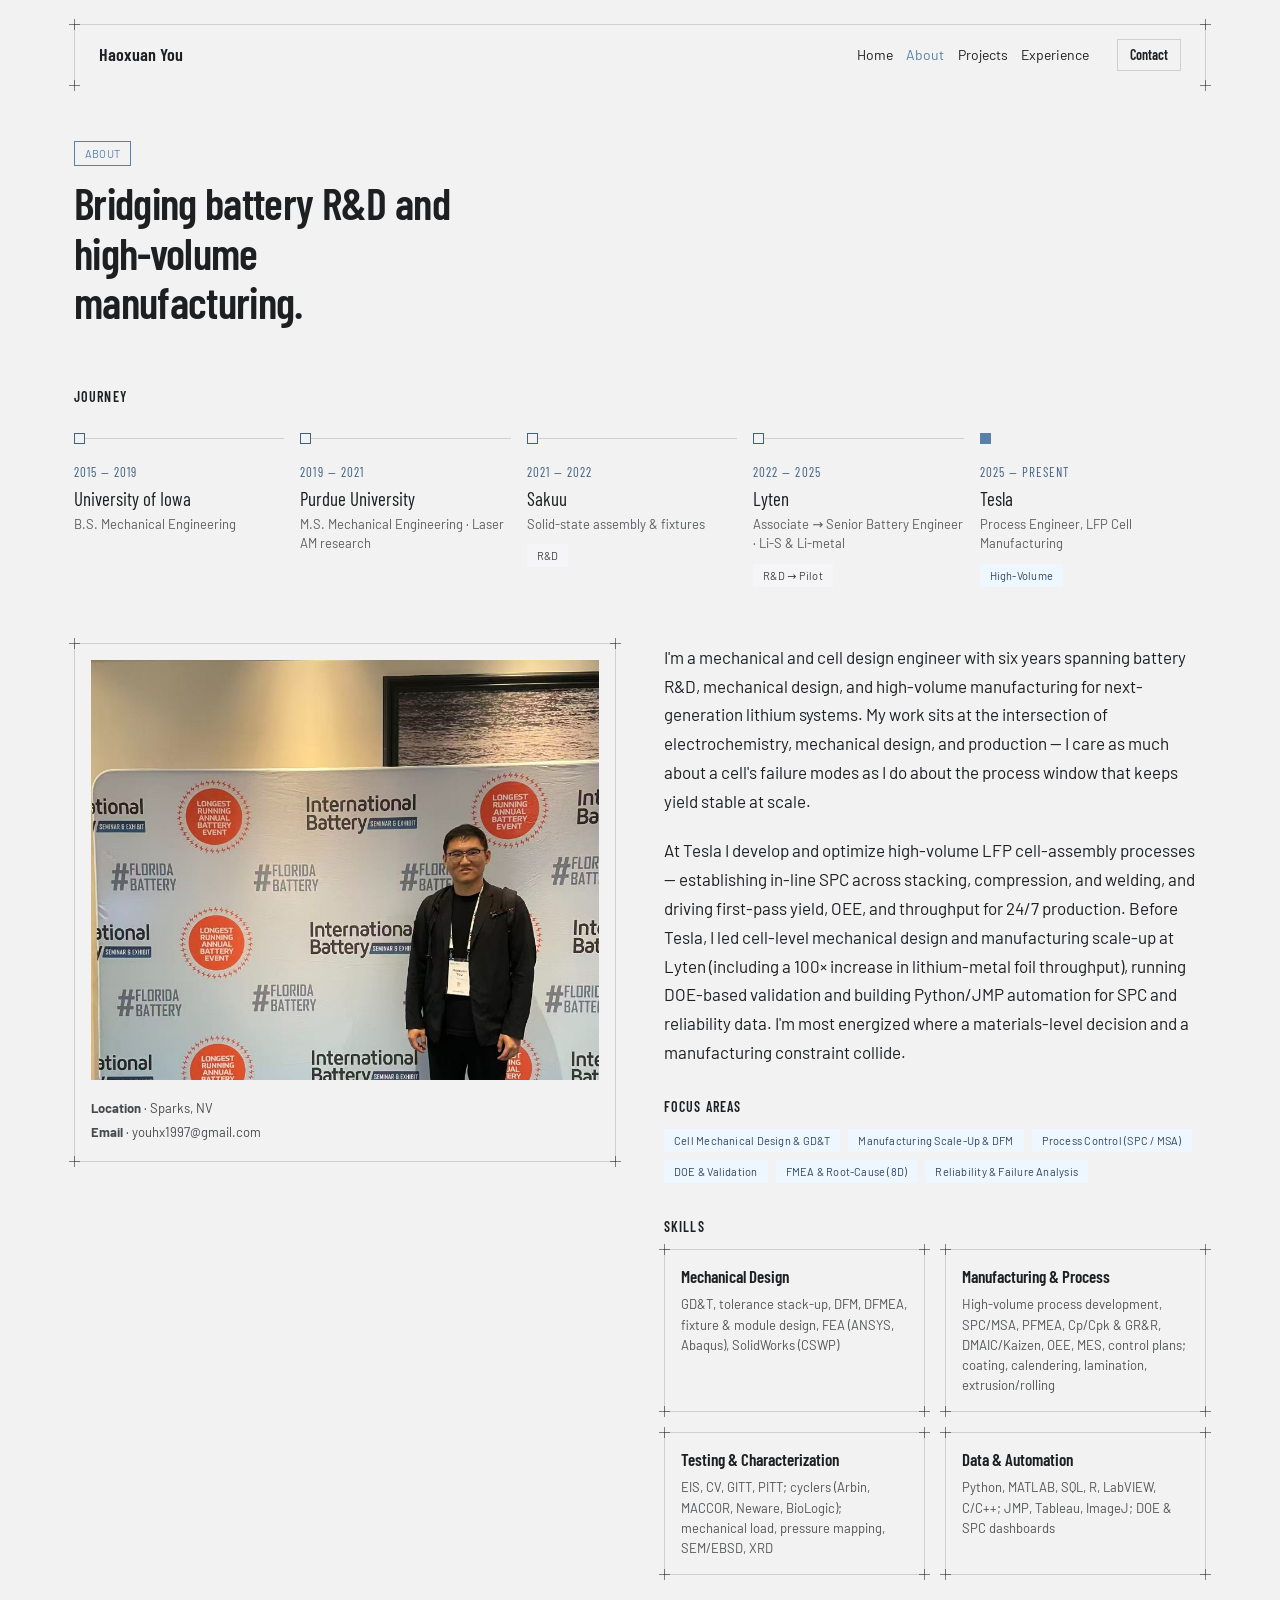
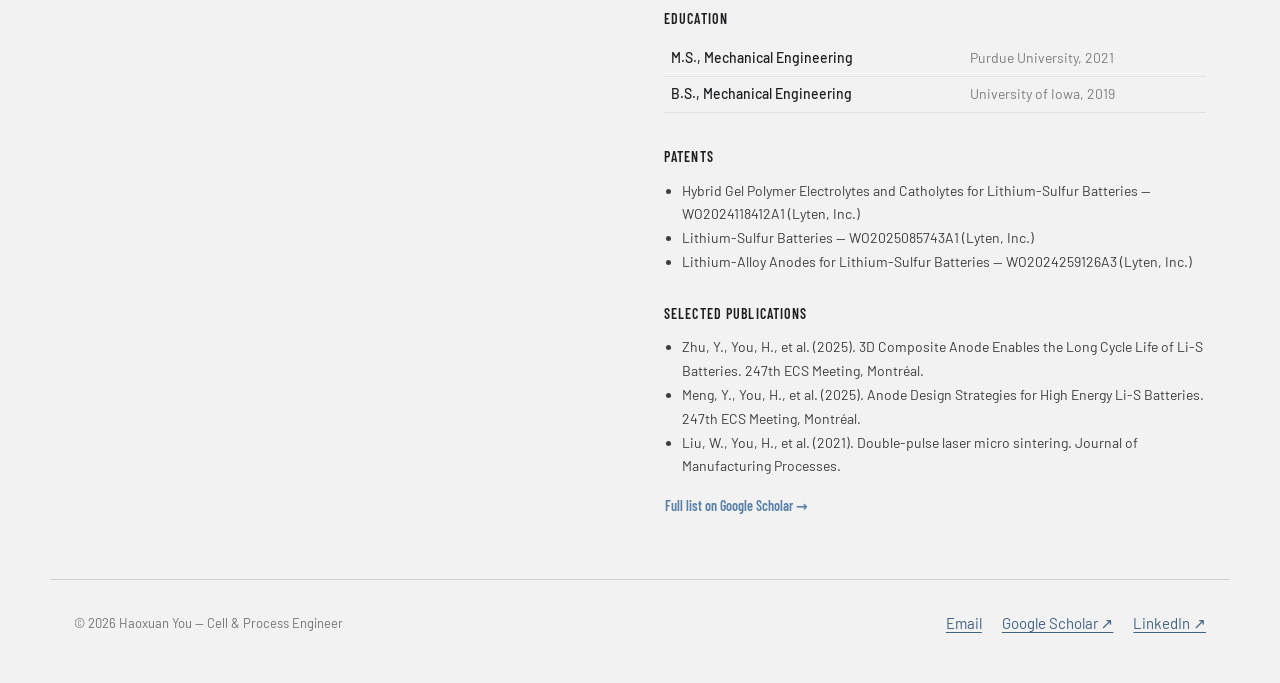
==== about.html @ 4b0d740b "Add files via upload" ====
<!DOCTYPE html>
<html>
<head>
  <meta charset="utf-8">
  <title>About — Haoxuan You</title>
  <style>
    * { margin: 0; padding: 0; box-sizing: border-box; }
    body { background: #1d2d3d; display: flex; align-items: center; justify-content: center; min-height: 100vh; font-family: -apple-system, BlinkMacSystemFont, sans-serif; }
    #__bundler_loading { position: fixed; bottom: 20px; right: 20px; font: 13px/1.4 -apple-system, BlinkMacSystemFont, sans-serif; color: #666; background: #fff; padding: 8px 14px; border-radius: 8px; box-shadow: 0 1px 4px rgba(0,0,0,0.12); z-index: 10000; }
    #__bundler_thumbnail { position: fixed; inset: 0; width: 100%; height: 100%; display: flex; align-items: center; justify-content: center; background: #1d2d3d; z-index: 9999; }
    #__bundler_thumbnail svg { width: 100%; height: 100%; object-fit: contain; }
    #__bundler_placeholder { color: #999; font-size: 14px; }
  </style>
  <noscript>
    <style>#__bundler_loading { display: none; }</style>
    <div style="position:fixed;bottom:12px;left:12px;font:13px/1.4 -apple-system,BlinkMacSystemFont,sans-serif;color:#999;background:rgba(255,255,255,0.9);padding:6px 12px;border-radius:6px;box-shadow:0 1px 4px rgba(0,0,0,0.08);z-index:10000;">
      This page requires JavaScript to display.
    </div>
  </noscript>
</head>
<body>
  <div id="__bundler_thumbnail">
  <svg viewBox="0 0 1200 800" xmlns="http://www.w3.org/2000/svg">
    <rect width="1200" height="800" fill="#1d2d3d"></rect>
    <text x="600" y="440" font-family="Barlow Condensed, sans-serif" font-weight="600" font-size="240" fill="#f2f2f3" text-anchor="middle">HY</text>
    <text x="600" y="540" font-family="Barlow, sans-serif" font-size="46" letter-spacing="6" fill="#5980a6" text-anchor="middle">CELL &amp; PROCESS ENGINEER</text>
  </svg>
</div>
  <div id="__bundler_loading">Unpacking...</div>

  <script>
    
document.addEventListener('DOMContentLoaded', async function() {
  const loading = document.getElementById('__bundler_loading');
  function setStatus(msg) { if (loading) loading.textContent = msg; }

  const FONT_MIME = /^(font[/]|application[/](x-)?font-|application[/]vnd\.ms-fontobject)/i;
  const MIME_TOKEN = /^[\w.+-]+[/][\w.+-]+$/;
  function toBase64(bytes) {
    let bin = '';
    for (let i = 0; i < bytes.length; i += 0x8000) {
      bin += String.fromCharCode.apply(null, bytes.subarray(i, i + 0x8000));
    }
    return btoa(bin);
  }

  // Error sink persists across replaceWith since it's on window, not the DOM.
  window.addEventListener('error', function(e) {
    // Failed resource loads (CSP-blocked links, scripts, images) fire plain
    // events at the element — warn only; real JS errors carry message/error.
    if (!e.message && !e.error && e.target && e.target !== window) {
      console.warn('[bundle] resource failed to load:',
        e.target.tagName, String(e.target.src || e.target.href || ''));
      return;
    }
    var p = document.body || document.documentElement;
    var d = document.getElementById('__bundler_err') || p.appendChild(document.createElement('div'));
    d.id = '__bundler_err';
    d.style.cssText = 'position:fixed;bottom:12px;left:12px;right:12px;font:12px/1.4 ui-monospace,monospace;background:#2a1215;color:#ff8a80;padding:10px 14px;border-radius:8px;border:1px solid #5c2b2e;z-index:99999;white-space:pre-wrap;max-height:40vh;overflow:auto';
    d.textContent = (d.textContent ? d.textContent + String.fromCharCode(10) : '') +
      '[bundle] ' + (e.message || e.type) +
      (e.filename ? ' (' + e.filename.slice(0, 60) + ':' + e.lineno + ')' : '');
  }, true);

  try {
    const manifestEl = document.querySelector('script[type="__bundler/manifest"]');
    const templateEl = document.querySelector('script[type="__bundler/template"]');
    if (!manifestEl || !templateEl) {
      setStatus('Error: missing bundle data');
      console.error('[bundler] Missing script tags — manifestEl:', !!manifestEl, 'templateEl:', !!templateEl);
      return;
    }

    const manifest = JSON.parse(manifestEl.textContent);
    let template = JSON.parse(templateEl.textContent);

    // Nested page bundles (iframe targets). Each ships ONCE, in the ROOT
    // document's manifest; frame srcs carry an about:blank#<uuid> marker
    // instead of a substitutable uuid. Every document mints the blobs for
    // its OWN frames — from local text at the root, or text obtained from
    // its DIRECT parent over the relay protocol below — so each frame
    // navigation stays same-origin with its initiator and a deduped page
    // loads at any depth on any host, including a file:// download's
    // opaque origins (where a blob minted by one document cannot be
    // navigated to by another).
    const pageOrderEl = document.querySelector('script[type="__bundler/page_order"]');
    const pageOrder = pageOrderEl ? JSON.parse(pageOrderEl.textContent) : [];
    const pageSet = new Set(pageOrder);
    const pageTexts = {};

    // ── Nested-page text protocol (parent-chain relay) ──
    // Page bundles ship once, in the ROOT document's manifest. Every
    // document mints the blobs for its OWN frames, obtaining page text
    // through a strict parent-chain relay: a document only ever SENDS to
    // its direct parent (which, for every document the publisher's own
    // runtime minted, is another publisher document) and only ACCEPTS
    // text from that direct parent; requests from below are honored only
    // for the document's own child frames, and the ROOT never sends
    // upward at all. That last rule is load-bearing: the artifact host's
    // frame-ancestors allows claude.ai (and friends) to frame an
    // artifact, so window.top can be a FOREIGN document — a top-addressed
    // protocol would hand page uuids to that ancestor and accept forged
    // "page text" from it, minting attacker HTML as an artifact-origin
    // blob document. The chain never touches the ancestor: requests stop
    // at the root, replies are origin-addressed per hop (never '*' when
    // an origin exists), and both directions are origin-gated (on https
    // a foreign sender's origin can never equal this document's; in
    // opaque contexts — file:// — everything serializes as 'null', where
    // an embedded EXTERNAL frame still fails the gate by carrying its
    // own real origin, and a sandboxed child of such a frame is excluded
    // by the own-child-frames check plus uuid unguessability). Shape is
    // deny-by-default: one request form, one reply form, no error
    // replies.
    // window.origin is the SERIALIZED SECURITY origin ('null' in opaque
    // contexts such as a sandboxed preview iframe) — location.origin is
    // computed from the URL and stays 'https://…' even when the document
    // is sandboxed, which would misgate every opaque chain.
    const OWN_TARGET = /^https?:[/][/]/.test(window.origin || '')
      ? window.origin
      : '*';
    function trustedOrigin(e) {
      if (e.origin === window.origin) return true; // https chains; opaque==opaque
      // file:// trees: Chrome serializes the file document's origin as
      // 'file://' while the blob: documents it mints serialize as 'null',
      // so the two legitimate shapes can never string-match — accept the
      // pair in both directions. https origins never serialize as either,
      // and sender identity (own child frame / direct parent) is checked
      // separately.
      return (
        (e.origin === 'null' &&
          (window.origin === 'file://' ||
            window.location.protocol === 'file:')) ||
        (/^file:/.test(e.origin) && window.origin === 'null')
      );
    }
    // Non-empty only in the root document (nested bundles ship an empty
    // island), so it doubles as the root marker: the root answers from
    // local text and treats a miss as authoritative — never relaying to
    // its (possibly foreign) parent.
    const isPageRoot = pageOrder.length > 0;
    const blobUrls = {};
    const resourceBlobs = {};
    const UUID_SHAPE = /^[0-9a-f]{8}-[0-9a-f]{4}-[0-9a-f]{4}-[0-9a-f]{4}-[0-9a-f]{12}$/;
    const pendingFrames = {}; // uuid -> [{el, frag}] awaiting text for own frames
    const pendingRelays = {}; // uuid -> [childWindow] awaiting text to pass down
    function mountPage(el, frag, text) {
      const pageBlob = new Blob([text], { type: 'text/html' });
      const u = URL.createObjectURL(pageBlob);
      resourceBlobs[u] = pageBlob;
      el.src = u + frag;
    }
    function deliverPage(uuid, text) {
      const frames = pendingFrames[uuid];
      delete pendingFrames[uuid];
      if (frames) for (const f of frames) mountPage(f.el, f.frag, text);
      const relays = pendingRelays[uuid];
      delete pendingRelays[uuid];
      if (relays) {
        for (const cw of relays) {
          try { cw.postMessage({ __bundler_page: uuid, __bundler_text: text }, OWN_TARGET); } catch (err) { /* gone */ }
        }
      }
    }
    function ownFrameWindows() {
      const out = [];
      for (const f of Array.from(document.querySelectorAll('iframe'))) {
        try { if (f.contentWindow) out.push(f.contentWindow); } catch (err) { /* detached */ }
      }
      return out;
    }
    window.addEventListener('message', function (e) {
      const d = e.data;
      if (!d || typeof d !== 'object' || !e.source) return;
      // Origin gate first; the structural checks below (own-child-frames
      // for requests, direct-parent + solicited-uuid for replies, the
      // root's never-relay rule) are what hold in fully opaque chains
      // where origin strings can't discriminate — a sandboxed root's
      // FOREIGN wrapper still fails all three even though both serialize
      // as real-vs-'null' rather than matching.
      if (!trustedOrigin(e)) return;
      if (typeof d.__bundler_need === 'string' && UUID_SHAPE.test(d.__bundler_need)) {
        // Requests are honored only for this document's own child frames.
        if (ownFrameWindows().indexOf(e.source) < 0) return;
        const uuid = d.__bundler_need;
        const text = pageTexts[uuid];
        if (typeof text === 'string') {
          try { e.source.postMessage({ __bundler_page: uuid, __bundler_text: text }, OWN_TARGET); } catch (err) { /* gone */ }
          return;
        }
        if (isPageRoot || window.parent === window) return; // authoritative miss
        const waiting = pendingRelays[uuid];
        if (waiting) {
          if (waiting.indexOf(e.source) < 0) waiting.push(e.source);
          return;
        }
        // Never-answered uuids would otherwise accumulate forever under a
        // request spray; past the cap (far above any real page count) new
        // relays are dropped rather than remembered.
        if (Object.keys(pendingRelays).length >= 128) return;
        pendingRelays[uuid] = [e.source];
        window.parent.postMessage({ __bundler_need: uuid }, OWN_TARGET);
      } else if (
        typeof d.__bundler_page === 'string' &&
        UUID_SHAPE.test(d.__bundler_page) &&
        typeof d.__bundler_text === 'string'
      ) {
        // The shape test is load-bearing beyond tidiness: the solicited
        // check below uses the in operator, which matches prototype keys
        // ('__proto__', 'constructor') — an unshaped key would reach
        // deliverPage and throw, painting the error banner.
        // Text is accepted only from the direct parent — the document
        // that minted this one.
        if (e.source !== window.parent || window.parent === window) return;
        if (!(d.__bundler_page in pendingFrames) && !(d.__bundler_page in pendingRelays)) return;
        deliverPage(d.__bundler_page, d.__bundler_text);
      }
    });

    const uuids = Object.keys(manifest);
    setStatus('Unpacking ' + uuids.length + ' assets...');

    await Promise.all(uuids.map(async (uuid) => {
      const entry = manifest[uuid];
      try {
        const binaryStr = atob(entry.data);
        const bytes = new Uint8Array(binaryStr.length);
        for (let i = 0; i < binaryStr.length; i++) bytes[i] = binaryStr.charCodeAt(i);

        let finalBytes = bytes;
        if (entry.compressed) {
          if (typeof DecompressionStream !== 'undefined') {
            const ds = new DecompressionStream('gzip');
            const writer = ds.writable.getWriter();
            const reader = ds.readable.getReader();
            writer.write(bytes);
            writer.close();
            const chunks = [];
            let totalLen = 0;
            while (true) {
              const { done, value } = await reader.read();
              if (done) break;
              chunks.push(value);
              totalLen += value.length;
            }
            finalBytes = new Uint8Array(totalLen);
            let offset = 0;
            for (const chunk of chunks) { finalBytes.set(chunk, offset); offset += chunk.length; }
          } else {
            console.warn('DecompressionStream not available, asset ' + uuid + ' may not render');
          }
        }

        if (pageSet.has(uuid)) {
          pageTexts[uuid] = new TextDecoder().decode(finalBytes);
          return;
        }
        if (FONT_MIME.test(entry.mime) && MIME_TOKEN.test(entry.mime)) {
          // Strict artifact hosts allow font-src data: but not blob:.
          blobUrls[uuid] = 'data:' + entry.mime + ';base64,' +
            (entry.compressed ? toBase64(finalBytes) : entry.data);
        } else {
          const blob = new Blob([finalBytes], { type: entry.mime });
          blobUrls[uuid] = URL.createObjectURL(blob);
          resourceBlobs[blobUrls[uuid]] = blob;
        }
      } catch (err) {
        console.error('Failed to decode asset ' + uuid + ':', err);
        const blob = new Blob([], { type: entry.mime });
        blobUrls[uuid] = URL.createObjectURL(blob);
        resourceBlobs[blobUrls[uuid]] = blob;
      }
    }));

    const extResEl = document.querySelector('script[type="__bundler/ext_resources"]');
    const extResources = extResEl ? JSON.parse(extResEl.textContent) : [];
    const resourceMap = {};
    for (const entry of extResources) {
      if (blobUrls[entry.uuid]) resourceMap[entry.id] = blobUrls[entry.uuid];
    }

    // Artifact-host CSP (connect-src 'self') refuses fetch() of blob: URLs —
    // consumers read these Blobs directly. Survives the swap like the error sink.
    window.__resourceBlobs = resourceBlobs;

    setStatus('Rendering...');
    // Page uuids have no blob here — they ride inside about:blank#<uuid>
    // frame markers the pass below resolves after the swap.
    for (const uuid of uuids) {
      if (pageSet.has(uuid)) continue;
      template = template.split(uuid).join(blobUrls[uuid]);
    }

    // Strip integrity + crossorigin — blob URLs from a file:// document inherit
    // a null origin, so crossorigin forces a CORS fetch that SRI then rejects.
    // The manifest bytes are ours; SRI protects against CDN compromise, not this.
    template = template.replace(/\s+integrity="[^"]*"/gi, '').replace(/\s+crossorigin="[^"]*"/gi, '');

    const resourceScript = '<script>window.__resources = ' +
      JSON.stringify(resourceMap).replace(/<\//g, '<\\/') +
      ';</' + 'script>';
    // Inject after <head> so the DOCTYPE stays first; prepending the script
    // would push the parser into quirks mode. DOMParser always emits a <head>
    // (synthesizing one if the source HTML omitted it) but may carry
    // attributes through, so match the full opening tag. slice() rather than
    // replace() keeps us clear of $-pattern substitution in resourceScript.
    const headOpen = template.match(/<head[^>]*>/i);
    if (headOpen) {
      const i = headOpen.index + headOpen[0].length;
      template = template.slice(0, i) + resourceScript + template.slice(i);
    }

    // Parse the template and swap the root element. Scripts inserted via
    // DOMParser/replaceWith are inert per spec — re-create each with
    // createElement so they execute, awaiting onload for src scripts to
    // preserve ordering (React before ReactDOM before Babel before text/babel).
    const doc = new DOMParser().parseFromString(template, 'text/html');
    document.documentElement.replaceWith(doc.documentElement);

    // Resolve page-frame markers: mint this document's own blob for each
    // framed page — from local text when this is the root, otherwise by
    // asking the direct parent over the relay protocol above. An
    // unanswered request leaves the frame on about:blank, the same
    // degraded state as a refused embed.
    {
      const MARKER = /^about:blank#([0-9a-f]{8}-[0-9a-f]{4}-[0-9a-f]{4}-[0-9a-f]{4}-[0-9a-f]{12})(#.*)?$/;
      const needed = [];
      for (const el of Array.from(document.querySelectorAll('iframe'))) {
        const m = MARKER.exec(el.getAttribute('src') || '');
        if (!m) continue;
        const text = pageTexts[m[1]];
        if (typeof text === 'string') {
          mountPage(el, m[2] || '', text);
        } else if (window.parent !== window && !isPageRoot) {
          const had = pendingFrames[m[1]];
          (pendingFrames[m[1]] = had || []).push({ el: el, frag: m[2] || '' });
          if (!had) needed.push(m[1]);
        }
      }
      for (const uuid of needed) {
        window.parent.postMessage({ __bundler_need: uuid }, OWN_TARGET);
      }
    }

    const dead = Array.from(document.scripts);
    for (const old of dead) {
      const s = document.createElement('script');
      for (const a of old.attributes) s.setAttribute(a.name, a.value);
      s.textContent = old.textContent;
      // text/babel scripts with a src: read and inline. transformScriptTags
      // does XHR against the src, but blob:null/ from a file:// origin is
      // silently dropped. Inlining makes it a plain inline babel script,
      // which transformScriptTags handles unconditionally.
      if ((s.type === 'text/babel' || s.type === 'text/jsx') && s.src) {
        const pre = resourceBlobs[s.src.split('#')[0]];
        s.textContent = pre ? await pre.text() : await (await fetch(s.src)).text();
        s.removeAttribute('src');
      }
      const p = s.src ? new Promise(function(r) { s.onload = s.onerror = r; }) : null;
      old.replaceWith(s);
      if (p) await p;
    }
    // Babel standalone auto-transforms type=text/babel on DOMContentLoaded,
    // which fired before we swapped the document. Trigger manually if present.
    if (window.Babel && typeof window.Babel.transformScriptTags === 'function') {
      window.Babel.transformScriptTags();
    }
  } catch (err) {
    setStatus('Error unpacking: ' + err.message);
    console.error('Bundle unpack error:', err);
  }
});

  </script>

  <script type="__bundler/manifest">
{"617a5ad2-ee49-4106-9d10-8c05b7b657c4":{"mime":"image/jpeg","compressed":false,"data":"/9j/4AAQSkZJRgABAQAAAQABAAD/[base64]/2wBDAAQDAwQDAwQEBAQFBQQFBwsHBwYGBw4KCggLEA4RERAOEA8SFBoWEhMYEw8QFh8XGBsbHR0dERYgIh8cIhocHRz/2wBDAQUFBQcGBw0HBw0cEhASHBwcHBwcHBwcHBwcHBwcHBwcHBwcHBwcHBwcHBwcHBwcHBwcHBwcHBwcHBwcHBwcHBz/wAARCASwA4QDASIAAhEBAxEB/8QAHQAAAAcBAQEAAAAAAAAAAAAAAAECAwQFBgcICf/EAGQQAAIBAwIDBQUDBwUMAw0CDwECAwAEEQUhBhIxBxNBUWEUInGBkQgyoRUjQlKxwdEWM2JykhckNENTgqKywtLh8JOz8RglJjVERVRVY3N0g5SjNnWEw9NkZQknRlak4jeVtP/EABsBAAMBAQEBAQAAAAAAAAAAAAABAgMEBQYH/8QANxEAAgIBBAEDAwIEBQUAAwEAAAECEQMEEiExEwVBURQiMmFxBiMzQlKBkaHBFbHR4fAWNGJD/[base64]/[base64]/SoMyAHIGKpMTRGNIPWnCoIpBXFWQwqFJY0jJp0TY7ihSAxFCigsWelJpwgYpNZlCCKHgaURSegpoTEGhQoYoEwUKFCgQRot/[base64]/[base64]/AAplutS3HXao7AeVMCM3wNNMM52qSw9aZcetVYUQZVz4VWTrv0q4dag3EePCri3ZMkUk8dV0sfvVdSpUGaPr4VvFmEilnTJNRHXAq2kjGDvvUCWMg+FbIhkInFClsjZ/RoUxCj0NIpRO1NkkGsywHxovA0M0VNAJNClYpNBLBQoUWaBANFRE0WT5j61QCqI9aP5j60k0CaBQojQzQKgqI0dEaYBGk0rwpNABNRHpRtRAZ60AJpJ604QKQRQAVEetH9BSSRmgAdKT1oyfQ0XyxQAD0pNKPSk0AChRZPlQyR4fWgAjtQodaMD1/CgYAM0MUePI0N/[base64]/RNWFgxR0XOP1TRc3oaYmxVGKb7z0NASf8mihWO0Kb7weYod4PMUgsdWjNNCQeYo+9H6y/WgQ6KOme9Uf4xB86L2hBsZI/wC1QMkjcUePWovtMY/xsf8Aaova4v8AKp9aAsmUKiflCD/LJQGoW/8AlVoCyaKMVB/KFuN+9/Ch+U4P1z/ZphZPNGvSq86pb+Mv+jQXVrf/ACv+jSCyxoVWnWbYfpP8gKL8tW36z/QUBZaCnB1qpTWLdunOfpTy6xbEgZOfXagLLiJalxR+lU66xaoB1/bUuLW7XmG7Y/qn+FJlIuo0qXGlVsOrWpxhifjkfuqwh1Kx255gv+cv7yKzkrLTLK3izg4q0gTAG1Vtvq+kgAe1oP60sX+/VnBq+kgjnuoyp8RNFn6c9YzRUeSdEuetTooxt0qHHrGhAjlu5TnyEZ//AClShr2kINnu2H/ugf2May2s23InxJ6VJCbbg1Xx6/pvKDHb38h8u5P7s08vEEJ2j0W9ZvWKXH1CGhxdBuROSMHrinFRfMVCTW7lx+b4cuT6lZgP+ppz8ran+hwzIT6mUD/qqxab9id6JhUAbMv1pBG33hTH5U1psf8Ag2R85T/+TpQutbcZGgEfM/vAoUWG9AYfCkcvjRmTXmG2i8p9Qv73FGDrx6aXgescf/56motD3IjuKYYelSiNd6HTsepji/8Az1MyJro+7ZRj+skY/wDy1WoNj3IjOm3SmGT0qQ/5dwc29sCPDEf/AOeqK510g5trIAeJmjH4c9VsYbkMun9Gok0ZPhTjvreTmKy/6aP/AH6iTS6yFJzpgP8A8TH/AL1UosTaIs8J8qr51IyMfSn5p9XI3fTM/wDxMY/fVbNPq5Vve0zP/wAWh/ZWsYsznyNSLv0b6VDmiyOhpqefV8HM2mr/APjS/wAKrLifVCMGbTz8Lta3ijIndyD1BoVQtJqmf52z+V2v8KFOgLM9KSayBuJf/SR/bNNtNIT/AISP7ZpUM2OPhREgdWX61jTLL/lx/bpJfP3pxn4mihN0bIyIP01+tN+0RDrIv1rHll/ywomZPFwaKJs2HtEP+VT+1SPa7cdZkHzrIc0f6w+lI5lz95fmKYGyN3bjrMn1pJvrb/Lp9ax+Ub9P6Chyrj7/AOFAGu9utv8ALp9aSdStQcd8v1rKCNf1/wAKVhB4j6UAag6la4/nlpP5TtPGYVmD3fgQflRcyDxA+VAGnOqWY6TA0k6vaj/G/hWcBTqC3yWiLefMfitVQqNF+V7XH87+FJ/K9t/lD/ZNZ4sCPun6Gk4X9Vv7NFBRoH1m1H6Z+lJOt2o/Sb+zVFhcfdb6Gm3I/Vb6GiiWzQflu283/s022t22ekn9mqEBf1T9KGE/Vf6U6FZd/luD9WT6UR1uDyf6VT8qH9GT5Ci5F/Vk+lFBZcHWrYeEv0FF+W7b9WQ/HFU/dj9VqHdD9RqKCy2OuW/6kn4UX5bt/wBST8KqO5H+Tb6URhH+TaigstzrkA6RyfhQGuwHrHJ86pe4XP8ANtR9wD0iaigsuDrsAO0Un4Uk69Ef8XJ9RVR3KjrG1GIEz9wn50UUmWw12HO8Un1p1dbgJ/mn+tU3dqg/mjRq4ztb7/ClQ7L5dZg2/Nv9amwa1bY+4w+dZtLl0/8AJAf8ypUWqToPdsIP86Oigs1UGr2hHvc4/wA01Oi1iyHi+f6prIx8Q3UW35PtB/8AKzTq8YX8ey2loB5dyKiUfguMn0buDWbAf4wj/NNWEWt6bkZlb+wa5/Hx1q0e6QWan/4epS9o2uJj3LU//i4rJ45MvyI6HBrOmb5lbB/omrGDWNL8JGb4D/jXMF7TuIQQFa1HkO4FSF7UOKB0ltRjztx/CoeGQ/KjqsetaaOhk+g/jUpdbsP0Vlb4Bf3muTJ2r8VLt7ZaqfLuF/3ad/us8WADGpWw+ECf7tZPTzNPLE65Frlmfuw3DegKf71Sk1m0/wDRLr5mP/frjn91/i4DH5VUf/JX960g9sHFp6ayc/8AuU//ADdS9NMPKjtqavbN921uP7UY/wBupC6lbH/yS4J8uZN/9KuD/wB1zi4nP5YY/wDyk/8AzdE3a3xYcg6xL/0cf+5S+lmHlR3lr+D/ANAufkifxptr618bG7/6PP7K4P8A3VeKts65Ov8AmJ/u0sdqfFGf/Hl2R6BR+6j6Sb/QPKjuDX9tn3bK6H/yXP8As1Glvos4Fjdn4W0h/wBiuMP2mcUMAPy1f/IgVGl7RuJyf/HmoD0MpH+1TWil8h5Udll1CYD83pV0w9YpR/8Ak6itqF6T/wCJbgj0SUf/AJOuOvx3xLIDza5f4PnM3+9TD8Ya/J11u9/6d/8AerX6V/IeVHY31G+3A0K4+j//AJuokt5qjD3NAn/tMP8AYrkR4i1lssdYvST/AO1f/epqTW9UkG+p3J+Mj/71P6Zr3F5UdVnudZI20KYfGT/hVfLLrRP/AIp5fVnX+IrmTX2oSddQuT8HP8aZeS6Yf4bcZ9WNaRwV7kvMb25k1tif7xhHxZf9+qmYa0WOYIFHxX/frJNDcEZN3L9aR3Lts87MPUVeyvcyeS+y/ufyqpyz2658OZf96qyeXUVBzJH8mH8ajLbbbSsvwAoHTy/+PetIqkTYgz3v+UH1pl5r3/LfjT401h/jnojpp8ZXp0KyLm7PWXPzov748ZPxqV+TMj+ebPwpP5J/9u30pgR8T/5X8aAWTxlz86ljR1I3lf6UpdFjb/Gv9KBEPDeMn40Mf0vxqf8AkOP/ACj/AEFF+RY/13+lPcgIBH/tAPnQH/vR9Ks00WL+kfWlDR4c/db60bkBWZA/xo+lK5kxvOR/mirL8jxfqP8AWnBo8GBmJifjRuQioyh/8o/0RQ9z/wBJb5LVwNIgH/k/4n+NA6VB/wCjj6H+NG5DKgtHj+fl/sj+FFzR+Msp+g/dV4umxf8Ao6D5Uv8AJcP+QT+yKLQFBmH/ACkv1oc8H68n9qr9dLiJ/mE/s0v8lRj/ABKfSiwM7z2/68h/zzRD2fxD/wBs/wAa0y6ZGP8AFL9KWNOQf4pD/miiwMxz24/xZ+bZ/fRmW1A/mx/arT+wKOkS/LFODTwR/NR/hRYGVSe1/wAgrfE/8akJcRBfdsIm/wA0mtNHp2OgjU1KTR5XG0iD13o3IDLx3/KBy6Za/wCdDmpqa5cR4CadYgD/APRhWhTQpT/5RH/ZNOrw5K53u4h8VNJyQ7b6KNOKr+P7lpYg/wDwin91PpxxrMf3YLIfC0Ufuq7XhEyDe/jH+Z/xp9OBufpqC/8ARf8AGs3OJSUmU8faPxBF9wWq/wD4mh/2aeXtT4qXZbmFR6WUZ/2avYuz9X66nn0EP/Gpa9m8TY/74zDz5YR/Gk5QY1GSM2valxj4XzAf0bSMf7NPL2pcafo6pOp8xDH/ALtaqLswsmA7zU7r5RqP31ITst0sddTvfon8KlzxrsqpGMPadxs5w2r3fL44WMH9m1Mf3Q+NT11u/A88j+NdCi7K9H6vf6i/wKAf6tTouy3h0fel1Fz6zqP9moeTF8Btkcwbjri10wde1EH0kYZ+jVHPFvFUgPNrmpBT5XDj/brsK9mPDI2Kagf/AMZH7lp9OzHhVR/gE7+r3D/uqfNjHskcSOucSMcnWNTYH/8ATZB/t0h9a1sg82p6lzf/ABr4/bXdD2ccKgf+Kmb43En8aA7PeE1G+ioT/Snl/wB6jzY/gNkjgDajrTbG/vMet21Ntc6ox967uW+M7GvQq8C8Kxn3dEgB8+8k/wB6ktwZwyv/AJktz83/AN6jzY/gThJnncvfEEC7l385mpJW+PW7b5uxr0M3CHDXhoVrn/O/jTbcJ8Or00S1H+af41X1EPgnxM88m1uzubkb+OTTRsbhjvdD/S/jXoWThjQh00Wy/sUweGdDz/4lsj/8sUfUw+A8TPP5sHzg3Kf2T/GmzpZf/HRn/Nx++vQJ4d0Zemj2Q9O5FMyaDpHho9j/ANAtWs0fgPEzgf5GYdZY8fA0ltIHTvl+h/jXc5NG0xeml2Q/+Qv8KizaRp3L/wCLbP5QL/Cr80fgfjZxb8jA9Zfw/wCNAaNED/OEH+r/AMa62+maevTTrT/oVqPJY2mNrOAfCMCnHLH4I8cjmA0ZT/jl/sChXRGs7cH/AAWH+wKFV5Y/AbJHPxoXL1Zm9MUf5DH6jmtiyDwApvBqLLMmuiZOwI9DS/yEPFTWnKAnfrREEdDTJZmhocX6h/GlfkSIdI60PLnr1oFQOlAjPfkRP8mfrS/yLH4x/hV5RYz1oApfyND+qKP8jxAbJ+FXBUDwosCgCqXTEH+LH9ml/k2P9Ras6HLmgCs/JsY6Kv0ofk9R0A+W1WmMUM0AV4sV/VFA2I8BU870RGKAIHsPpRG0FT6Qy48aAIXstEbQEbipmKIg0AQTZjyFH7KB4VLosfGgCIbYUk2oz0qYR6mknI8TQBDNqv6ooC2Ufo1Koj1oQmRfZx5URt18RmpRJxSaYiN7On6tF7MnkKl5oZoAi+zJ5UBZKfACpVKRMUWNEUWC04NLD9CBUwDfpUqNdqLGVy6IW/xq/Q0scOSP0mTf0NXESjA61KjXFLci4wvsoV4Vm8Joh8QacHCM7H/CYP7JrSx5qZCCaxeR2WoL2MuvBFyf/K4P7LVJh4BuHHvahEu/ghNa2NcedSkCnr1qJZXQ/AjHp2cuzb6mg/8Akn+NSk7Mi3/nZP8AoP8AjWwjTpucVMgGOufrWUsshrAjGRdlcTff1lh/Utv/AO6pEfZLZk+/rk+P/hR/vVuI/CpSjNZ/UZPkuOFGFXsg047/AJauf/p1/wB6pC9jukeOr3Z//F0/jW4VfSpA2qXqcnyV4UzBr2O6IOupXx+CIKX/AHHdC2/v3UD8Cg/dW7FOr4UvqcnyJY0YMdj3D4/8q1E/F0/3TS17IeHFG82oH4SJ/u1u6SxxUPPk+Q8SZhG7KeGV/wDWDehnA/YtJPZlw0v+Juz8bj/+2trJ16VHk601myNXYeJGMbs44bB/wW4/+oNNHs84bH/kc5//ABl610jMPKo7knqBTWbJfY1jVmWbgDhof+RS/O4kP76T/IXh1Oliw+Mzn99aVs+dMv0rRZZ+7G8cTOScH6AgwNPz/wDNk/jUV+E9CB209R8ZXP760shqJLk+FarJL5IcEZyXhvSEyFso8f8AvG/jUaTRtMQEJZxA/M/vq/kzvUCZTkmrjORDgiil06yU/wCCR48MLTJsrYDKwRj/[base64]/[base64]/6IqJJEcfdFWUinfaosinHStIyMiuMe/[base64]/WuFH76abiDSE+9rGnD43SfxqtjFuRdc49KHOPSqF+KNCQb67pgPrdx/xpo8YcPL97iDSh/+Np/GlsYriaIuKHOKzEnHPDEX3uItMx6XCn9lRZe0nhCI4biOxP8AVZm/YDT2SFcfk2POKV3grDt2pcGIpJ4ggPokcjH8Fpj+65wX/wCujj0tpv8AcpqEid8Pk3/eDzoc3rXPW7X+Cl/853DfCzlP+zSP7svBg6Xt4w8xZSfwqvHJ+wb4nSOehz1zL+7Zwiu4Oon4Wp/jSW7b+GQfdt9UYeYgUftajxy+B74/J07vQKMT+QrlzduHDo6WGrt8Io/9+iXt10FOmlasflGP9qjxy+BeSJ1QT5pyOTJrkx7eNIP3dE1N/i8f8aSO3vTh93h6/P8AWmQfxo8cvgPIjsiufI1ISQ+VcUHb7b4PJwxcE+GbzH+zQH2gZOXKcLnb9a8P/wCbpPDJh5Ed3hbm61OhXPTeuBR9v162CvC0XzumP+wKsIe3XVZ1Aj4atRjzmdv2YqZYZIflid4jIBwevlU2JDkZB36Vw617Zdem5QOHoFz+qjt/+UFX9l2j8R3Bz+RJuU/5LT2bP/29ZeKXwaQyxs7BCpPhU5I8AbVziz4w4hmUd5w/q7f1NOI//KGrm24m12cgDhjXM/8AwwT9xrGeKS4o18iNvGuBk9KnwJnoDWSt9e1Vtm4f1JGHUSTwx/tjqwi1rVlBI0z5SapAMf8A2VZPFOuh+WJq4k36VKRKya8RaoFGbSyT+vrFqP2x0l+Lb+PZrzQYvR9ZtM/6tZvFkfsHlibVU3qQkLE4Kn6VzmXjG9B317hqIf0tag/diq+64zuUHK3GfDkbemsq3+qaS08/gPLE62qEHHKc+WKc5Gzup+lcLu+Op0GG7Q9ARcf4u+kf8Vaqibj2NQc9pen7/qXFycfR6r6WXwPzRPRZiZ+in6U01rKf0T9K8u3XHmnhzzdp8gY9eSe8x/r1Xz8d6QmS3aTeyE/qT3f73o+mn8B5onq5rWUn7pz8KQbKb/Jt9DXjq57QtHBIPHOsP8Lq4/e1VM/HmhAktxXrMnobuU/tNaR0cn2LzI9rNYzD/Fv/AGTTL2U/+Sk/smvDFzx5oDMf+/eqMD4tOT+6qm44w0FwcX9+2fEz/wDCtI6GXuRLUpHvZ7C5xnum/s1GeyuB/izXz9n4r0HP87esR5y9fwqun4m0NzkpKfQvv+ytvoWT9Sj6FSWc46piostuV6vGPi4H76+eFxr2jy/ct2+b1FbV9Hx71ovN5giq+jkL6mJ9Cp3gQ4a7tVPkZkH76rZr2wTJfU9PUDqWuoxj/Sr5+Pq2kHPNZRN86jSapo4zy2EJPqx/jWkdH+onqInvufWNIj+9rekD43sQ/wBqq+XiLQV68RaID66hD/v14ObU9P8A0bC2/H+NN/lWyzgWsA+R/jVrS0ZedHutuI9Az/8AeLRP/wDYQ/79CvCJv7Ine0hPwB/jQp/[base64]/2/EnhbTebdTfoCPA+49efru2tEVGFtHklt+X1NehO38f8AgrpX/wCEU/6t68/ai2EjGPFv9Y13aZfYrObK+SFmDp7Ohou8iB2gQVXyMwdveOxNJMj+bGunajDcyz9pUf4lKL2gde7XPwqr7xvEN9KMOx8GopBbLH2rmG6JjyNAXRHQKPlVaS58D/aoYb9X/SopBbLMXbDoE+YFA3jkdR8gKrNx+h+NDfyH1opCLEXrjxH0FD2x/wBfFV2/kPrQ38l+tNKhUWXtbr/jKMX0mNpD9arAG8o/xoxzD9SgCxN45G7A/E0n2lj0kQfOoIDHxX6UfI364+QoCict03TvV29aV7Y/+V+jVXgH9c/Sj5GP6T/JaBlh7eR1l/H/AIU6uqyLst1ynzGRVUIznrL/AGacFvI/3UumPpH/AMKaAtk1y7UbX0o9VY5p1OJdRj3TVL5fg7fxqpj027kOEtL0n0Q/wqVFw3q033NM1JvgD/Cm6YiaeKNUbrq2oH/5j/xpLcQ3zj3tT1Ajy7xsftpUXA3EM/8ANaFqb/DP8Kmw9mHFs2CnDeoHPi74FTtiNcFS2szOfeu7pv6zZ/fRi+5hjvJgD1A2rTR9inGcwz+Q44//AH2oRJ/rPU2LsN4t2LjhuH/4jXrZcfH85US2otToxftoUneb5HelC/jGDm4z/WreR9h2vOfzmt8BQ+fPxJbnH0epcXYRdBcz8cdmsPo2vxt+w1l9qHvOcflRFJwJ8n/2tLXWTjGJSPVwa6P/AHF7eAfn+0ns7Qf+x1HvcfQVHbsn0QNyy9qfBCn+iZG/YtP7Q3nP21PvBuGx5c9IbUyfFx/8w10FuzHhqEYbtY4UB80tLlv2R00/Z7wnEcntX0Rl/Wj0y6P+xR9obzBflFyMKzD15zSVvpEyQzb9ffO9bz+QXBB+/wBq9nn+jot1j9go24H7PogOftS5z491oc2PxIo+0N5z9tQkY/ecf55ptrx2O7E/FjXQn4U7NY/u9o+pSeYj0Ij9r1Gfhvs2DEjjbXnA8tGQZ/8AtKfAbzBSTk+H4mmvaGHjW7fSezlB7vEnEMh8hpsYP+vUWXT+AFXC6txJIfI2sS/jmnHbZMpWqMd3o88fKi7wfrH6Vq2teB1Hu3fEDehWMZqNKnBwOI/y4w8ctGP3VpvXwZ1ZmGnGcZ/D/jSRIvkfmP8AjWjI4YztFq5HrIn+7Tbtw2m6W2psfWVf4Ub/ANA2mcecA+NH36/06vGm0D/0TUPnMP4UjvdDztYXeP8A35pqVjSophIp8X+GRQz/AEJCPiKt3l0jPu6dcn1ac0hptMA92xmz5GY07QFXt/k5T9KRzAH+bkqya4sP/QJP+lP8aT7RZk7WkoHkZDQC4IPesOiSUKsO+tP/AET/AEj/[base64]/wAE9JP/AOsk/wCrevPWo9Ivi3+sa9Ddv4xwlpWf/Wcf/VvXnnUf5uI/0m/1jXpaX8EcOX8igkP5xvi1KAGNwd/Kmn/nD8WqRyDkXY/Kuo5xPIvk31ocqeHN9as4tKLW5lN5aoo3AcnJ+g9KRZ6Rd3jHue4ZR197cDzxQMriqDqDQ5Y/1TVjJpRRmHtkJK+StTsOk97AW9ut1YfolTk0DKkLGf0TSuVP1dvhUoWZaQj2hAo6nlp72GFwOS9PeHYKYtj9KAK8hPBfwouUfq/[base64]/wCTryFuU7S3AUfHfr8M1Al4VkhtTI1nek4BZTEQoB6ENnegCg726xgTSfNm/jTZlnBH53f4mtRp2n6QqTC7sLqViPcCcqgfH3qKz0m0aVhLZF4x7wUxJzfMqc4qdw9rM13kz4Blb6Gg6Ftmcn4gV0r+RK3sNvc2ulR26uuQ1wQkTfM9aTf8JRlSwttFgmCYxHcF8n4KMA/GnaDY/c5qsaDpj+yBRlY84ITP+aK6BddnF3DGrMlsrgBjm5Qg/AKMmpencNRQWbRPZWU8srYMskhHd/DCbVG+IbWc2CxjIBTHxFGAvgw+TD+Ndr0vs51mWwNw0DyWCDnUlueJM+P3RkfOtGOxWTiDTVnW+0uwndOaONwweYf0VHT4mjfD3LjilI86KwU/[base64]/f8AtpIETlP5JFoj82N/dkJz8RUvPAPDI8jR2Vy+MW0pB6YWn20y7Ub2zqp8yv8AGvSOmdiejanfXKnWtdtbVD3vtJS3kAzsodR4k42WoCdhcl/qEtrZXGpX0kQ5ikqJE74ODhSKvywLWCVHnj8lXpRnFlIeUEt0PKPPrSYrO4lk7tI1Djlz7wA3Hxr0vd9jvsGvX0NrF+S5QmVW+uBkAAZ8MnfwxVb/ANzlqWqWa6lEt5fwvziI28TSIxXwOFBAPnS80fYFgl8HFbbgLia9crFpjAD9KSZEU/Ak0q67PeIrNczwWiNn7vt0ZP0zmuzf3ItI0C/sW4h9oljmi5mtInkjCs2ygkDbffbr51RcR9l+i6FbxS3Gn3hRNp7uO454+Y9F95QAwGPE0/MhvAzlh4Q1QbMbNH/Ue5Ab4/D50zPwxe2sZkllsmC/eEc3OyjzIXOK79wj2UcHa3wxJeJFYOQrTdze6isbbbcpcAcpPXGcU7pvZMbiyg1XgrRtKmZz3VxZDUvaHTrs4ZgMbeB8aXmQeE4TBwJqdxatdA2wteUOsvMxUqfHYE/Wjtez/U9Qs5bjT5rS97skGOISBhjzytej9c7D+JNQhtrs2fDmh3ADGW0t+/7zqB7w5nBA9OlVcnZTxhp1tcpq3EOlaQkb/mRNJIO+XJwy8vgdvDNHlTF4zz1HwZqhdEnFvbSPuEk5ix+QFO33BF9YxW7yz2y9+3KoZJP93b416N0fhrQtFV0PG2nXOqMczvPHMkrEj7qFmBbp4Dxqy1bsxTi22kmOsSSaZFyDlsO8ZkfwyhTmO/qaPMuifGeZ7ns91WzYNLLbLbsBiZkcL8M4/Glw8A3M1tHcHUbRYpG5V5IJH/ECu9p9n03s6M+tXg03GXEqyKSF3I5WZSPpU3TuDY7KO40Sw0yKeL3ZFuzctzx4/RwwGfgM/Gn5ExPHRwROyq8kXm/LumpnoGhlB/ZQrvS8KXluix3Wn6wsoH6FujAjPXOTQpeT9BbTt/[base64]/LTMdPp1FZs1SH41zU6AbVDhqdEMAVEykiZEMCpcfX4VGiqTGN6522WSUG/[base64]/wDCkf8A1T1521PaGL1Z/wDWNejftDL/AOB+j/8A4Vj/AOrkrzrqqgQw/wBZ/wDWNerpvwRwZvyM1KPzp/zj+NTE3VSdhiokv84f879tSdxCvwrqOYmxwl1GwwfMVKWIImQhPhnBNW1razS2UPIisiJn3thn99SRp7TlWbu45GXH5qM7+mMYoNFBmc7hubAj28yaL2fmJHNj0A3rWW+hxwLMDJFLOgy0fPy/jUGM2KzN38ccPJ05mbJP0oHtK62tSkfexqXK9VMJYAfHpS4poJXd5WWFx90rHnHyHSpFzcy2arFbXpe0Y83d8pAJ8vOnQmnQ/dnhKzDLxmI+78GPjQTRWy20T3XJG4kiPVxufpU6VJdMQsscyxyJy80luNxUxZtImi7mIyHfPOsPvg+h6YqP7QTN3F7cSSQOeU88ZZgPPFA0hqOSw7gK0pjLdRyfe+JorPUxZc8cBh5mHvLyKw+IJ6VJNxZx/m5Xklih2i5UCEjxz1/E0/dao0kY5bISR4C7BV2HqP40Cop5Zg0vNGp3OVKsCfnSu9uLljPcl+7UcoLbZPlVvZjSUb2gWE0nIMlEPU+fX1qzguhqkLRi3c5b3O/[base64]/c2ltC2eUd4x2z5ZxSbY6Q7/I+XTkaRtesAiDDvErFh8sVEu7mSKJI7W/knhcEFJY+XJ+GP31otOjkngRHtYbOQj3Z5lbkdvXC1aRxalaS99dXWh3YIwsLzco+YH76zbZVmf0Lhy71gqkk0MbovOqSyqilfTJ/ZWw0rQeH5S1xeBYZIl5RF7QSobzzg5+GDWctbuy1TVpJ9QWW2k5eURwQl48j9FeU9DjyqXHqelu0/caHG+xZmuJXwmM77EfQ1nbGi+1Gwsp4EE+tIgz7iw2kZzn1VVP1xUebh1LeHnitpzGyke0Slh3m/wCiFGD8iad0e8F1Z2UFpC4uncmVZ5U7s+AVSTkVorTSdUjjmS7u9SWzjY89tBEWjXx5QV2PwqW65NUkiJdWd9BoMTSsunRSoEigSPLTBfMgZx/W3qw0bXLzR7D/AL4a3eQF1wI42WTI/UKMMoceIpY4/fTFNmb3VTbxEnuhEsJAxkDO+MH0+lJ0nUlsLOO6dIPaLmXmJuNOMjf5pz7w+Q3JrnfJa+UaHTO0bh6DSbjTwt/ZtMjR95GBK2G8c52JNQND1rhe2Hs80l9qM8rH33tFdhnyy+/rVjJrHDmoWj2+s6ZqfeggiWz08QnPzc0Y1TRJiLDTIbOGFuXnfWbMhtzj7ydAKW1GqjJjct5rupXFvDo8NlcxXA5AzWSxvGPI5Bxt45q4suD7619ok12F768vAPzcNql44x0OSyso9MYpN7Z/kxliteGra2vY/dW40UtIs22AwVhnxFS59T1fTbWOSbXNQUKPztu6GByBjIQ+P1qKNFDjkw+tcF6zqOrvK3C+oLBGo/wfTxECP6oYgD4Hzpa8HXUcLXNxwfdlEGO7e9aOSU46hOUk/LaupaHq17rFqGiu9ShbLyRQw27OWXOys4Xf6mqPXNH1J9TOoNHqhLDDxvA4Az1CkhsDfb3RVWx7URItV4W0Ce2lTgC9WxiX8/JdQe+H8OQuegPzNXR1FeL7ZL7QOGNVttLjkxPeKzZUDBLCMSjmP16Uj+SHGKcPrZWstjHZ3RLv7btJb/1GkOQfUADas7LoOqTyM112h6jplpZ4RTdSFFff9Ao+D1O/jTXPYmkdJvtLluLfToIdfkXn/[base64]/Xz3qlMetXtS6IcjU65xRp/A0UcWo6Dc2d1KSzpqFlJJECdj3cgGGVcDbx286w2o9qOp3U9lMvG2mQ2MUwzZ2WmSQp3eehITLbZ2JxVLr19r1132o6xxBpV13Q/MwTXzXbHOxCpzN12yMiqHSOOb/AE60utMsZdOjj1FlWVvyXG8j7j3OckEL6VSxmLnzwdO1btlW10OOE3nDWp3cTMYVeRi4jO+GJUjmHkfLxpjRO1e81y2Et5r1jpsULr/e7xxzSyA+EZeLH7h51B0+7/khFNBeWfD9xZ3cnLcJc2fdliB9xJkLLsceJ69B1pu50vhOZLi9i0vg/TGVOVheXUt6wyRhlVGxnfoQapQSJtm41/[base64]/aF34Q0Yf/rWMf/ZyV501gYgh/rP/AKxr0Z9oUf8Agho//wCFo/8Aq5K856xvDD8X/wBc17Gm/[base64]/LK5lzsyvtt8qltrFvaxj2O0RWb7/OOfJ9M0u+stPa4K2F4JY+bA9oUiQ+mKYfSe5ZzJKihfvLyEMPrQSMe2315LmKXuz1JQhFqQmoyWztFdKl4oOffckA+hBpE2n+zxI5njYOdhEyty/Edc0zFZtcylYEd123OOb6UASL7iCaSaNrYdwoXl5V8vLNRVvZZ+RF7tGQfe6N8amPpF1kNHbv8AexlgAR8BnepdjHb2rzR6hcG1bl+6YlkZz5A9KAI8q6iPZ8X3fd4vOgVgeXHn60m69sugO+u5ZgCMF9lX6VKggubXUI/Zri1RGX3JpVTlYH671KTT9T1eUqzWUbwBiJHwmR6bYNACX0m9s4UzqUbxuM8sExwPj4VJhs763h72PVYJVxkxCYM4+R8Khz6PqkBC+ziZHXmdrcgg/HAqZo+g38lnIx08FTkruFcHw2PhSsdD0IluLRnmvhbFTkQsxBf4YFPR3zSxpblpBaZ52LnPKfPYZIqdb8F3Ewil1Cb2FW2InBUj1GxzUy34ca41GKBlmmjmPd26wSF2PxGxHhUtlJWK/kvFfWjNoeqzajIV53hKcpA8SATk4+FVukaDHdai9pdJMCiFy5HJ3X16/WtZJwPpWgxI2oTywTu/vPcDBiHqobP40ekaFpF5qKp+VkFsAQGDkI/[base64]/ksrQANKLeS3S4I6nLsSrH61ZWdvBrV2bm41b2ZdRj7iFjdQu6KPACI8ibjqwz8q55Nvs6FH4KqyEFjrVs/EOhC4VRl7lGMjKQOpEZIJ8SSKu7T+TWr3ftdvOh1EAn2QrM0qY8eRgObO5wDWS17VZdC1AxS6/DqAQchitLhQ6HoMsqEA10CPjLhC9trKfV2E99EBCJnuRLPC4H3gCq5H1qHwa40kjH8TaXYPcy3JXXHMoP50wHGfIK4XbIPiTUPRdJubK3vruy1n2dII8utw8luCxOwPLlcjrjNdNuuLeHL+7n9t4tnteRQ8QMiYI/qqh/bVTp+t9ntrqFwtzq2qTwqTKLh5HMMjnYjlwRnHiRUplPllXZcd6/qstvHqsmo6jpMUixFrPCZOP1wBnfB940ElvtXWeaHTNbvIICQfar6OFFXPRsJnOM9GFa/[base64]/VTIB0Dcrxe+OviCaiar2Zcaanp5FvwzoFlyvlmiljWVc+BHOQB6Y2q4tXyZTb9hzibVOG9Ti06FeLINTN4IzcKVMFtGUAIM/uO53Hn8a1j2UXFEdg1ho/AaSxx8i3RVpEQA4wIyq75ORXOr/[base64]/[base64]/ecxSnJ6ZxgHoMjPTpSL3XOHn1CKbV4Nflk5ABFBZXhjjxty927bH1GDUDivi7gezuILN+ENfvrsYaK3NhLEXB8DznLdfDNWlJdjpUae14t4IOnJYXuuaek0KBHha5DsufAEqCegyay952k8MLfoLL8nRdzzwpcd6qshO3MrZ/DBzWduu0fT7J4XTs1sdNkCsZPyxp55WQEYAYptkY3rK2/HPDr68b227ONLCyPhYIpmcsx/[base64]/+Fk/6qSvOGsjEUPxf/XNekPtDbcI6IP8A9bJ/1UlectbH5mD4v/rmvZ034I83L+RlW/nz8/21IcZiBwOhqO38+fn+2pLEiNceVdJzs3ulfk4wxEzR/[base64]/[base64]/WxkVIS5uZJI7ePUoZnIyYoSVCgep2rLzO8UUkPss4Rjt+ewp+IAwTQTvlhDiyn7mNsM5y659TjAoCjSafKkd5JJ+V1gfmIK3BLcwz0BAOKuH1TQVkWWa91Bb1Dhe4YSJnzGQP31QaPqhhKI2kRXSPlY1ZgGVj4ggdcnIzVlHFDZXhnvrm4srqI+6jBXY/[base64]/NzKxWbm8+bdduu4FZs1jJPgiw8Ia5GLa61dGkiClY7ZY4pW38BExUY38DUPVOC9bnuoxa8N6iIV2QrYrGx+OGIJ+JqdDrM8KtHb8UyrdxyFYIhgLyejgYNanhPUtT1GT2c3OqwIx5GZInnd2655wpABHrUORe1GT0zgm/ii5rrha9CRsWMs85hLD9Udc/[base64]/UnYVp9bseItU4Xs4ptEtWRBltQubjuBgHOGiYgc3XffNQdRt77RYYuHdF1o3l3Oea5WwaQhHzglmDMegycCtFY6FxvoOoNqWqX0txpMMP5yS9CzqMj3SsZkByDjfY+nhRY4/qZ9NW42l4WV5dd03TNA5BFHaiABRvgKAEO+d+tIsDqul3ff6rxXxDZwuqr7TEjlMEe6DucD0x4VvBwdacVXWn6r+UBJdoe8kWVjBG4I2AAyBkkZxg1ZTaBxPd21w/sHDRtBlEsZLp2jPkwcAnPyGKN3Jfucq1dNMg027ePjG61m8mVZO5VLiN3HgWOOTIGcbVIsLDiTULe2e01Ti0aiYgLa1mE6RchxkmVyFCjbp5eNaDSuHrO31c2WpQWekX0XvCKyvlnLbHH5uQZ/7a2huLTU45tPuuL4cxxExokMazRL479Bjy8MVVjasyHDN1xjZvcQ6jDpJWJD7PLJC7SSSEbFZChBx401e6x2ya8002li6tLSHrzGBCfDY8mSPGtbZWWgappare8SrfafEpHeXUpLv8BkY+QqDYDhqy1EDS9XvVkyY1hjhde/bphpHBPKPTGKlyS7E42qMDwtdcX65ezpqHElxdxQRkcli/wCeikJwvO5iIO+fdJ38xTjvxRbzz3UfE+uaommt/fWmjTWh5l3JR3TGRsd8GugwaPw9Y3E1zYR6jFcM6icWQeZpZRnfmB3x54qn13iPVOE0k1m04S1i4vJ5e6RrvUZ+ZgPHulX7oznr40lNPoK4oy2hcY6eumavfcF8G8QRajdnvZEEUNzbCTJPNkkt5+ANVumcS6vpuvLMvZvfPrV0jSs7SsFlGfFAQhxt4mul8N9oN/rulCG70m+t7lrdJVa3i5e7kzjuyWHqNuo8aZueKr/Tv+850K8uL67DGC1uZu6uJARu6siEcu3Qb+NVuYbUZzT7jjniKSW51PgVbHS0wphtOWGeUjoCTJsNz93rU7WLPUbnRbmxtOCrONLocha77x40Hk3JzHOfUUd9psz6Eb99G0iG4ttjI2qXk1zA/gn5qMMTv4HG9UOharrouEddQ4BsGDcskjy3T3BcjxSRgSfiaA2mbh0DtR4f0r2Cxh0WW2bnHcvCkoIzgAF/ujfoT86RoHZb2g8OQXN/DLZi8viHktDBbvbxnPQk5OBk7J+NdVukvtNs27nT9Lurm5915LCzdlk8clhnlFYm94Wk1N7iKC31mRFQuLcuLa3DeRcLzYq1NomUTSafovaDLpV5b6rrFirSDCLb2Koig9epJbx64HpWXtez2bh+/fUHFtY3oLNFeRskDScw3U4AUD+qM0ltO160jkWw4e4YW7WPlCe3SyswxuPeQZPzqXoGn67p9uXm4W0t5EB5+e4ZXH9XmHT0zTWSRO1kXUp+GNW0+LS+JuItAutQK4dJ7tCcZO3MWBA9cCqXStE4U0PWbFbLT9P9tlDKkttee1oG/RAy+AT51leIuEr3VtQnVezqz07vWZ0uHvBAC5I5pH9/025R59an6FoHFSXXsk7yW8J9yK8E/t0JGd+TlQEdPE4HlXRFcWZyj7j+szWl9qE0txw9rU8gJXNnEzouDjGQ2Cc5PzoVaS2/[base64]/[base64]/JLQfXV0/wCqkrzlrX8zb/5/+u1ekPtFbcJcPj/9bp/1Uleb9aGILb4N/rtXt6b8Eebm/Iyr/wA/8j+2nmblWPPQ7Uy284+B/bUkgd2mRnI6eHhXUcxubeaS4tLeF2lhjWPbCZBPwps3HdN+ZuD3ibdQvN5jpV/olzfvocEYgkns1UEcpEfTqOY+FPyWszyAx8LRSRHznVz9cVNo3iuDKNMwkE11pxCt1cxFif3UGeCILJZNcwqTgfnghz/CtPq9xYGNGl0y7ilGAIQTy5HriqO4k1RmEkVtLbw/ogRgj9lFooevJtSmWKG6jueUHeSFuYsvqV2+tVVy/sk4Edxdo+/K07kEfIVc2M2rKjNFI4z/ADnMRGv44pqO9soJz7TaRyeHNDMe8z5b0Jiork1acyxmRopXJ95njUsfgWFWUSS3kxe20q4ZCcPNGnNzD+r0pyG8tLe7ja/tpmtuqK8ShseW/WpWoatZLcJNa2Twr4dxcKG+gG1Ow2j+ncOau7sgT2W3kxiWeBCUHpvmrLX9CvoLZLVLmWZfvKxURqfUHNZObXi0rJ3uoyjOSJJiakWXEt3ZRS+zR3k00mwjdnIA9PCkFByxRWtjGt9cW/PH92JWJIq44Zv9Ltrplm4i9htZ1w0cUZPMfDm2x4neo9lrepOxkuuH7G7Ph7QgBHoc71obE2l6B7TwHYJK3jAiyM/wFJuhpDdrpuj212Ly340tJZEJMata87Z8NxgZFNah7Vqckbi5bU7hwckaaFU7/pM3U1pzJplhGi3Wmy2JhHMFkHdkDyHKKkXGtaVrunNEOHuIb+NF/nrInA+orLeytrM7ZLq+nvbrdzvpyoeWO4hdAyqeowvh8avo7U3Md5O+uy33uYVc4zj0LLn5VSXDaTqCw25sdf09AOQF7JGI9Sw3PwxT03Zxb6XBb3k73V3G55li7go4HUnDLj8aHKyor5IdjpkKXiXcUtjHdr7yR3ELSBj64Y/ia0j8Z67GLtLrSdPYyABFEbRxxY8QgPvVaaNwzwTqqgj8o2sijm/PyBIvoP3VMfh/hrV4VtbXiHR5DC2/[base64]/hS0srOycyOkRYID1wd9/hW4ub7WtL0porvh++1JZ/dkluNVElvg9cE7is68nDWkzi2bTIYUdVaVIOSbfPg+RnbbdahSHsY6+mcW6JDDfvqthYtdN3qSc0KIgOOgKFiR+6muD14nvdUe+uLmzv1lcOWlmYhnGeoCjOPptV5cTcPW+o2Vnc2ltZ2lyCbWV7a3YqfBSWbA/CtOU1iSCL8kcSwxsRyqDDChA8sgEfjipnOi44/cw/[base64]/IGrWRpCaZ55tOM9f0UxpbJaQHc90unQcoPUkZXY/[base64]/X1NWmm8W6vqF53idomnzySnItL/[base64]/tul28MTAxzR2kksy48cEhc/LHpS3IVMVHHxhHaQm60fRb1yDzXum3r2hTwx0OfiDTVna6hJEzxSXwcEpJFfai0wPqrchFSra1vtLngNxeaxqBclpbnv0jUenconT0q2vo4ZI+/gSaGRtwRFJk+ZIGKdgZi1t+JZNQma40yxNkU5FM10Jpmx0yTHsNzt61Zz2kNysffrAqQDAjjkK92f8ANGPwp270722BA105xv7ruhHz5qgT6a18UZNTeBovvRJNJMj4/WXI/CtIyZnPog3EnDMEzJNq0cUg6o984I+QahUmTTtYcju77TuQDA/72k/[base64]/2i0xwrw/t/53T/q5K8265/MW3wb/AF2r0x9ov/7raB66un/VyV5o14fmbX4P/rmvb0j3Y0zzdTHbkaMk38+Pgf21KkwIVG2cbb4qIdrg/P8AbUqTHuggn3fAZ8a6X0cvudx0N520C0S50i3kiCDlZGBzkeOaQY5biR7i1sJoO62PLkKDSeHruyt9Gsw93qEicgzF3YVc/EitBd6tHdRRqEuYlIwEQIXb8elYtnVGNoq7a/vu4i9+OVznfu1bk+OcGk6lPrKxcx1DTolOOUezEsfjTi3FpFenNhfvIx/npYyFX5ClX7SXEPJd2rtF95WgnVXHwHWlY9owr62YX74abfQsoyUTlaqqfT7zW5EhTTFgjQE80WUB/CpVvJaIjMIddkK/eEj4AHxFWiask1gqezywQMcYL7sPiV2qroaVFXpF5No6NBc21rOqnCxzQh2/tE71LaYzSxuOH7FIWPN3pCZ/E7UC0acko0e7u+UYXMyMv/Gp88jm0MjxrBCqfzMkePllc09wUhq81KUhVW00u2gBx3jumT/Z3zVfJxatkjJdXNtImPca3csR8Ril6WtrJIiyQW0hbrBFEZTjzJOB+FamLSoTMskFlLpyY5SzQRiNx880t5W1GattR4f19Wa6v47TkGBKNyfiuM0LKfRLS7EEupzahaLuBFayDf4qM1pknvrC4kFhpAuEGyyMyKGPnVinFeu2VsGOgwG5ByEt3blA8Sfc/fScrKjBMFlfWsdry2V1qWnwE5B9iefJ+JBpCaZbX1xy3vFuvQkLkFInhjYeoGMfSrWXUOItS0wXUEGlx3BOe6BcP9eWnbC51DUNPeO5sILmVTh1iu2QL8eYDNZylRe1DGn2WiQ28qDiyaZVfYrftG/+mcVNtLOXX55bWz1BbpLcczGW5MjAEfpE5XHwqJJbzzpDaWVmtlbA80ksvdKNvAEBifjioEU2j2HEchkS4CPGfaWtLmYFj4EnkUAH6Vg27Bo1cHB6nTbyXT9I0DU3T3WWQoJVPjvybf8AO9UkfBUnLFd/kDT2iXZ4ltJWdPUqhAb4g1nbO9aw1aSeKbVIIA55WguhIMeAw/[base64]/O1OWWjcSaVLJLDrTRQd+Sz3twGjHmAgXJ/tCmrrUOLWjS2WxtLW45eXvXvklbp4e6KRo2m8ZOWM1/GqoMLHNHFh2+ROa55P9DSNpGrsYLoXZuFvdMuVce+iwkY8sHI/HNWh0nnlZ7RNPQn78fcAczeJzmsmq8bGURzzRxw5H5lY449s+DCXOPkKvfyTeySGS14iEmBhoFVGZSfU1m2/k1iuRLcNRzBYZLIQ8rczSw5xjy5j90fKrGbh+SadyY7e4t1ACrNbZyPLm2zVF+QdYjvZC/FV8lj1kjaKAlvPfHgPSrS1nhtpEittTlumGcBzzg/EDA+VTz7lMabs94fMguzp1uJ2IyGnZI4/[base64]/o7U2z3UyPFNeWUqRjZUTcfuortBO0vP3TZwpjed8H6DFVp0GztriP8A70mNA3MxRDIGb49cU0waG5jHYc8sdzbGV0wFMqoVPlgZ3orDUPaYH9os83AB+5G78wHjkqKKa19omYDRoLaFPe76bcn0AAJp17adghhvjjfIilVPluhq00xUVN9B7fEY01i/05mOQtvAEcDHmQdqrmhhtrVbe44hZ7oH3PbkRXx6cqgmrG5Ov20v5m/t425hhLi63cf5sIpp7XWJoFlvNTls52Jy1tAJVA/z0zWqChVppbWtu0janJO7tnmlb82Ph41GurmGxcST3TOG6GJ8gVW3umcSteKkWs21zbSYHNc2JLjbxIAH4Uz+To7VZbZmLzv/AI4W78gPjuT0qqE+C2vlllhV7S8aLIzzED3vqM1AkW/7kF7kyZA96OMFh9TR2lvDLyj8tRSKvhA0gX6FiKmXNpCTGwfnCbBwpJP0qkIpJ769RQkWnG5PiHCoPn72/wBKgSJqDpzexrYNndkMcigef3h++rq5tdmIUysenPGSFqqXS7qeORHvQq56CLl/YaqPZhJWyI+niSRy2qsSDj7kY/caFTUsNRiUJHd2zoOheA5/[base64]/HjxrJs0JSDFSYxmmIyDUmPArNjRJjByKkou4qMh94VKQ4IrJjHQvlS0FJXrTi1mxodA2pQHSgPGlgUhgptqc5aSy7UWAw9MHxqQy4pk+NADRFMOM8tSD1ppugq0JkKUdaiON6nSjOaiOKtCIrLmmHFSmqO1XbskiutR3X0qY/WmHrRMCGw9KZZTUth51HcVqnwSyIymmWXepjLTLLvWkSWcW+0btwvw766un/VSV5o17+atfg/+ua9N/aRTl4X4dJ6DVk/6qSvNPEcUkC28cqNHIvNlXGCPfNe3of6aPN1f9VmMIzP9f21LdVypJIwBgee9RetwceR/bUuTYp1zy7fWut9HH7nedAk1G10q0RtPPsroCSQp+dX/ALN7ZGrExup3OVG1ZvS+L9LgsLG3lt755I0x+YQnO3jtip78XaTNKsfJqMOfAxfuFYM7IdItDpjKEljl5QOhV+UY/q+NQb3TbzIlSeeYO20UYRcfE4pba0kUMLrLMAmyr3GCR571EjuNRS8eSG1a6OchROY8D4UjTgZmttctJO9higgQdcSLzH45FWlufaE7xpCxxhkcjl/AVFbia7MjNd6cqYOPcjJI+fj9KjtxZFNN3S6LNMVOzQErn8RRYqRZHTYLlFCor8ngSRy/[base64]/Y0iWtrpMeoo00cF/GpOOYSlCPPYVLThkCxmik0uaZJfdDd77wHzOTS7TW9LnhkFtdtPBHuz9/lwfQbH6VDTiPSZpWeKXXWYZHvGSNBj41jJSL4J1rw/pumRxotjqcJYcpKSFB8NjWi0/R7KIRx+whVVc8925kLepJP4Vibe64P1q+7mee8N4Pux3V3KoP44NT79dO0mLMGl2UZUZE0tqLoD1JEmQPU1NMKNDdaRwtpqCTUBpmnwucju3EIdvPGRk1K0e04atm5tJNqSx5iYd/e8/[base64]/AM2TVvbaRbzw929tK8Min/DIsFfSsTqt1YT2smnXkN1dXEgwotHkUFT/AEsBQfSoEul6Fwvw8NWj0vUp4Y2VXf8AKTMUY9AyoxP4VD57KNzcQabaW8kJ9ijQHk5ZLkq37agS61wxaRRG8ubRZVHLj2w5I+W/4VF0zjK11aGzlttOW8ugCWaVWCp/R5mUZb51bx6rZa0JvaNOZu6P52GTTcEDyDk7/Ks6HZEi404U0+OSS2u9Nib/ABil5XbHw5N6tNM494dvo82mr6TknoIXVs/A4+tSI4dJte67vh8yxgZR44VclvI5AwfnVjayRXkSwppU9mzq3vIiJy+WSGzQFkm3vDKnfR3IuYicnktzg/[base64]/wWCxj5j5c5x4elXq6XqemW6xpq+n28eS8yiwAVl8xgj3vrRQDk+s6jcOYYLB53GDyd5EitnxB58/hThtLgqJJbPUIZepWO4DY/Gs6eH+KLW/[base64]/qUN3rmixLdFiGNpYCXl3GcsJMn02OMVc6hf31wYktJ4xppTlFpNFIHK+ZKjKN8TWqGZGXj7UZysNlwHxpeyIf5+5C26fHw/EUr+6H7fJFa3mg8SWl055VUR4T1LMmwA33rR3V5qNpBKFTiFYmAURwRwzBD5AkZxuetZ6/4m1iPuNLThjVtcjmPK0t20aIv9ZQgFMykmW1rPptwywLc3MOohS4h9rZiMeOMn6YNVd1rfE0Uyxw6MhhJwbhp2XbzP5vOPlmnhot7HDKLrT9DsYCwaOKG1jZU889Mn1FNm31TTgILTUNLPenmZnhWJh6qBkfhVLsmyNFr+uJq3sV1Zaa0LRc/[base64]/[base64]/StlyZyONfaTAbhXh3mGQdXTI/+VJXmriWaS7FrJK5eRg2WO5PvtXpj7R4/8F+GwR/53X/qpK8ya/tBZ468rf67V7ui/po83VP+azFp/hXxU/tqc/Vdt1H8KhgYux/[base64]/kDAM0iSoo+m5HzNWdxNLdQqINIv1yM4mKOn7aiirKhNRu2nimube0dG6yCEMMfEDNG/EltZXX5m909SPAQMf4CrSNJLeImGKa3j/[base64]/j4G7PZou8TUe8BxyPBeAuWP9EipkXA0cV/F+T9X1OO2j2ZWtSYyPVgQCKy8GmaVHfQ3dqkNhdHLL3MspLeeFeJt61mk65quqL7PZ2l5cHOA1za94hx5t7ir9Kh7vkZq9P4Z1CKBItLazkZTl5GaeFQvyyT9atpdGu3shHD+T5L0qcwxOrIx8gJM5PxrHarxNrVkF0/UbR7+5lOGtLDmhRV+ON/rTUI1/SoZ7kcOw2+kjBDagQJI89ACrAgZ9TWTRaka3TtCF9p3sd7pt9p3KVkaZ7m3ZDIP0lXDEfDpVXJwBFY91FZ6U+sNcscS35TlU46Lh1yevh4U5YdoWn2mnYk1O2gusktEI2nz64Jzn/OqovO0rRLiH802tajck7RvKLe3GeuAGJHyxU0WjfWPZ5omlaBO+p6VbiaRecBoUTlP6qvvgetN8K8RafoGlS22sXGk6fbqfzbabMklzKvgCozzbedZTQf5V3kMl3w/o+mGKdcAXOpSTHH9R5cfUVrrG841S2tNO1e00eztlJLNbzm3fl8uaJyc+Xumo2o1i20X1txRZwTW9vHw7qk5lYPFdvYsWjjYjDuB8/AVoodF0htfOt3Wl3Ut1CoCztEQqMPHl5sfT61nbCPUIS1rY8QcQHB5pVRhNyg+bSW+cVaiWHSjDJc6ib+8zhYblEd/okWawyNJ9m0E/cuNNY2HNJa3c10bly7KFkKjJySQ7kf6VWWoXtpLa/nIZVKnrC6xn4e6fj1qrvn1G6051tFgshIpGY43gwf6xX91V/[base64]/FWkaBqN/K19rNnFdyEd33ClnTHhlSMfPyqatis013q2rXEJGlmwlCLzOsd6BKVH6q4I6eJNHaXs+p2yNdWeo21tEMl5LuIcx8yVb+FZSHQo9KljaHiW/upVwA8lv3ihT4ZP/[base64]/lUgXk+oKINR06SzvD09klO3+cMUBZW6hw4bi9AvY5p7M4BM1wSG9OTKihb6FpWkySSW17BaSSj+bKqeXywCTUzTtOS1vHX2nVJXxukhcxE+Jyxxn4UxqeiXNzd88Wl6TMB+lcHkcfRN/maQxcenatZqI4rxbiEbnnh3IPljwqpnsZ7p0V7CQu7fzicoSLfZmAYfsqTez6pp8PczyRRKw5u7teZcAeIdxyjb0PoKg2Gryr7zT3TI/[base64]/[base64]/sH+FaJshnFftJLy8McNf/hhP+qkrzDxAD3Nmf6Lf67V6j+0bBNc8N8OrFBNI0erKzrHGzEL3T7keVeZuIrC/7m3xYXSqqHJMLYHvE9fnXu6SSjjSPN1SvKzCAf32B6N+2psqsX2Gc/8ACmI7S4N4OaGXO4+4fP4VYyafqMkid3p12+P0kiYj9lde9Pg41Hk7Xp2g28mgWst1fWwV8AQlEJ+bdasp+zrTriGBrNURgeZ2RWDfj0pjQtP4s/J9otrobuvKvvbhun9Fc/WtNDo/Gc0rOeFNRnkA5TGkUwU4+EYFYObs6YypFH+RL6MEWOqrKiA+5LDgH45NZ0aFqV1LIJbPSZHXc91KYn/A1t7nhvijUVWOTgriWB16tFaHkJ9SSM/So83BPEsR93gDU7nI3a45E/AmhTHuRnLHhuWO2fmtraOVieYi8L4HjsDmpH5D072e3in1GS7l5vuFedFHpkE/U1YWfZ3xrPOwj4Uh0yLrzx3HI/zwx/ZVrHwB2jd8rCxtSiDq9yXb5EtVhuRXzdn+lXqxOp7tFGW5YApY/wBYGnIeH1WFvYdavbfK8oWV1H/bV5HwLxwSZfyFaS3C/pPIoH/WU7J2b8Y6kF9u4ZgkTxVdQgiP+tSdj3oyEPCGoapKLfUdXhEWTzDvmHej4BwPpW50rgjStEEbQLnb9KRmUnH6rHFV57D9U9sSROEtLEUi++LvU4WZT5qQacn+z/xC91HJBFw/[base64]/ujqnH1hcRxtzJAbeVkB9FYVs9J7K3sz/fnFkWwCRxWdi8KEf0sPlqLs0hJPs5doHC4sIige9N798z3hkWAEf1Nj9ateTiW4u5bw3PD0lrcHlubiO2kmYgdPdLkHw6CugWPZFpljLc93r0iG4OZRHYjDfJ3P7qu7Ts/tbWPkHFGroQ2Qbe3gjAHljGMetYSbNE4oxFnbaRJFELgaY1qo99308RMT5jqauLNOG5FLLDazBDmNYo8Mu+2Bsa2EnBHDlwuLy71Gdz1keaJWP0Wnrbg/ha0Cxx3d/3a5wr3SgDPkeXNZSbL8iMjJKlzKIXgvY2hJeNYrcxsR5ZLjOanz3dzqndWtxphi2BDz2meVfX3zWnHDHBqujvMxdfu893938KnS2nCDpEtxdRusf3Ve72H0rKm/YpZ4rozA0iGxRp7G5sYp5MI8wtQCB8NsgfOpcurnQIeeTULW5jC+7PcZjyf6wBGP4VfPe8DWycjz6eVO2JbkMD6YJxSYj2d2qLIljoUfLushto9vgSKTx37MpaqjOS31xq5gRTpE0bEHaQSZHxLD9hqygk1mGdrSNNNj5DkOiHkKHwKjHMfmBV1DxTwVBgwXGkDl/ycSj9gp0cX8IBzL7Rphk8WWAFvrijwv4E9S37GO5eI4LmZYr+0tbcn3JDZqqj8Sf3VOjXimWIJJrWiXieRtSGJ+TjNaKXjzhKQcsr28y56ey837RTY484MBAFqh//ABQVHjfsjN6h/BTynVHTuJrLTruLowubXkBHl95qTpNpJpPeLBpWj23M3NmGJsY8sner9u0DhWKP3LNiP6NqKJu1Hh+NcR6fdEefdIP30eJ/AfUS+CI+sSTPiSOylj6FV5s/TFPLdXJaMjTALdCAGiQ7D4Yp3+61pca/+LbtfIYTf8aSe2Sx5go0+55fMsorSOH9xPUzXUR+2juHmlKxXrIxO5t+Qn4E/wAKZvrTXpFLWULxHZcSRFj8cjFIXthtZZWSOwwR4PKAT/GnV7U2lPLFpbMf/eZyfkKvw/oQ9Vl9oka54Z1y+MbNCwfGGaGQwknz6HP1piDhjjpe/SOWwhQ/zTBubl/rZBLfUCrT+6Fq5yRwjqLAfpRgMp/eKqrjtmSzkIu7D2YDqJLqIkfIHI+Yp+F/Anqcv6AXgXj6Yg3XFFsE8VhtY1J+ZBx9KsU4H1t41W51FpgOqtMoH+jGKo5e3TTywWKF5GPUAYC/OnR2y2TDfkRj+sQAPqaTwzfURLNkf9xc2nZ7eafLJPbXZ7yX7yS3Tuq+igjAHypxuD9Y5gTc277Yw+4PrsAaoX7XbZRkXVoxI+6JN6rLntySElUs0lPoWGamODI/7ReSa5s0bdnd87li1gvN9487nP4UmXszuniMQvYUU/qyOCPgQBWNbt0fJzo0mPNZ6b/u2JP7vc3sD+Q5XrRafKn0geaT9zUf3FtPGBLewOTuRLbCbB+Lb1Hu+wThe8kSa8W2lkU7lbCNQfiAKzbdpl7OMxak6fGLeoc3H3EkoPcak0nxXFbeLJ+hDyt+7Nl/ca4bt2/MNLbQj/F2tvGif2QN6lwdm3DNuvK2rXSNnp3ccY+YKVzG4484tXIa4cr6YNQZOPeIW5la4I88jB+hqoaebfNC8jZ2pOzzh4jI1Cd89W72Hf8A0aFcHfivW3Ysb6QE+AwKFbfS/wD9IN7OhGmXp40/Y6ZPqc5jiwqKMvI+yqK8SPL4O4r1R5GCRxu7noqjJNWkPDOoOnPL3Vsp/wAu2D9BvUPVeN9O4aeWz0GP2m+A5ZLokbHyz+4VhtQ1zWdUcyT30i83UREqK7Memk+zneY6T/J60QYm1QBh17uLI/EimZdK0hNm1ib5QJ/v1yd4TIPflmY+bOabFkhO4JPxNdC0f6mfnfwdUay0df8AzvL84U/36baHRh11WTH9VP8AermYtlHhQMCHqtV9JH5E80jokn5EQj/vlIfgEH76bJ0TB/74S/20/jXPvZI2/Roexp5fhVLSxRPnkbwtog/8qlP/AMxabaTRcnFzIPjIP4Vh/Yk/VxRizSn9MvkXnkbbvdEG5vWx/XH8KS0+gnpeS/KQfwrGexJ5Uk2ER/Ro+mXyHnkbEyaH+jqEo9CQaaeXSD01Bh8VBrI+wR/q0PydH4Cq+niHnkavvNJx/wCMm/sD+NN97pGf/GZ/sD+NZc6cnkKQdNXyo8ER+eRrO80f/wBZj+wP40OfSP8A1n/oD+NZL8mr5Un8nD9WjwRDzyNf3mkf+sj/AGB/Gj7zRj11Nv7A/jWPOnqP0R86H5MTGe7o+niPyyNiDon/AK0P9gfxo86J/wCtW/sD+NYwaZGf0CKL8mR5+4aPpsYeWRtB+Rj/AOdz/wBGP40oR6J/65YfCMfxrFHS08F/CiGkofCj6bGHlkbgJoed9ZfH/u1/jTqpoB66w/8AYA/fWD/JSDflz9aB0qNv0aX02Nh5ZG/VeHf/AFxL8lX+NPLHw43XV5j/AJqiudDRkA6H8aP8kodsEVL0uMayys6N3HDZ/wDO03+jUhLbho/+d5h8Sv8AGuZfkhPM0saXD4rmoemxorzSOox2vDWf/Hco+a/xp6Oy4aGT+XJf9H+NcsTS4QdkFSEsIlH82PlUfTYw80jq0dhw03XW5yPTl/jUiPTeGc5OszHHqu9cnSxRjsMH6U8NPUEcwx64yD/Cpelxj8sjrsOn8MvsNWmz5BkzUyHSuGc76pcE+jr/AArkEem4HMhX4gAipC2rx/fjnf1ikGf7J/jUS0sPZD8kzrwseGVJPt10w+K/wp+K04ZY4Et0T6sB+6uQxvIoxHFcKf8A2pCn6VKS4vwgAyvgOV6yeCPwXufyzsUelcPke68/zmNSE0rQFwS5/wA6Y1xQJq7H85qSLEx/Rc86ipEdkZSM311LL5s2M0vBH4Dc/lnbV0zh/Gdvj3x/jRCw4eA3lC//ADT/ABrjvs9rag99fT8/krZpAuo1OIp3kXyc1Hgj8Ie11xJnZvYeHvC6Qf8Az/8AjQFtw6v/AJfGPT2gfxrjizSSEABMn4mhyqc88aH45FH08fhE7Z/4mdkEXDo/8vjH/wCMAfvo/wDwcH/l8R//ABgfxrjRjjIBEGfPlk/4UGs4j92GdT1znI/bR4IfCDbP/EzsnecMj71/B/09J9r4VQ73tp85q401jgZ7xFX+maQbdQuAInPmG/41fgh8L/QVT/xM7QdT4VQb3doR/XzSG1vhJBn2mzI8w1cWW0UnJWNSPEAn9p/dSGgj5iQGd+mT0HypfTwft/sg2y95M7HNrnCR6T2341EfiDhIfenttv6TVyQWqZwYxv8AOkNYx9Qvx8Kf00H/APIXPyzqz8S8JL0ltTj0c0yeLOFN8G1b4xN++uVvYrjYJ9N6YNjGdwoVvUVS0sF7Bz8nUpeMuEY+i22f/cmo78d8LY92K1PwgBrmDWbKckowpp7eIjDRA+oqlpIfAW/k6a/aBwyo2t7f/wClBqK/aRoA2WGMDw/vRP4Vzb2OM/cKj0NJe0ZesiL6Fa0Wkxr2E2/k6M3aVo67pbJnwK2qfwplu1GyBPKkwPpGo/ZiudeyRk5IGfMnFA28S/oY9c9aqOmgvYW5/JvZe1ZR92OY/E4qHJ2rFjjupvkaxhij/UptoUO2MCtVhivYlzl7M2DdqtzGfzcNx8cj+FMP2samwPKkw+Lj+FZM2yY6Uj2dB+jWixx9iHOXuaSTtU1c/oSf2x/Co8najrTDA74f59UBt1z0pLQAj7taKCEy2k7RdbkH6fzkNQ5OONYk6kj4yMahGHA6U2YQPCmopE0SDxZq5P31+p/jTbcU6serJ88mo/J6URjGOlNRXwAtuIdUfP52MZ/o03+WtV/yqH/NoxGPKiMfpWn2/BNBjWtUPWZR8Fo/yzqf+X/0BSe79KHdelOo/AqFnWdRbrckD0AFJXVdTzteygfEUQjo+6pfb8BQ8uraoRg302PjSxqmpf8ArC4/tUwFxSwmfE/Wk0goe/KWpP8AevJz681D2i7bB9tuc/1qQEwfP406BgdBU7UFCTLedTdzfJjmkG4vF3eaV/XJpwADwoweX7uBRSHTI5vJBu08nw3paX7scK0gHrT/AHj/ANE/KktHz7lR9KKXwWnSEtIjY5nlB/pHApaW1u+0qyMp8EekiLH3Tih3IHTIPmDRSHZIGm6Ifvw8rf0ySaUdL0PG2/pk/vqPHGRncn407FEebcbUmkBKjttJjACI5PoaeVbUfct8/wBdqh2EkN7F3qcoj52Qk+asVP4g1Hn4jsNP1iaxmu0hjhgEjvICMsTsB6YzmpZpjxSyOoovI0HMoW3t4+b9Jsk/[base64]/rgGnkTmJ/NsRjIINKRyy+4jg+XnTMRst7QOSSytplPUMSv0wM/QikfknvR7rMoOwVZHGP7TVIMhzltl8QSAaNGRwT3xP9FmB/bQOyrfhTURIJUW/ZVOQElVh9M1LFrq0R/P6bNIo6e6UPzw29SgFGDkEeQbH7qkRsnLlYW/6UEftoRKRVMlpKcTaFeLJ4c8ZAPzpuXS7NiB+SVUH9Z2H7KuvaGVWUcyr/XyKR3uOX3S+B73NJjPwq1JoZn5eGdOJ5mTl8eRHBx6UzJpGmwqR7DI/q0pFaX2yC2z/AHnGCfHnB/ZTY1pCSRp6AD9ILkn61diMe+l2rtlLW7H9Ukj9lTrawgtkBW0uQx8ZVAFXUvEMaA80UiD1wDUL8tafKSDZ3UrH9YEinuJoYbmjGPzAzvjm3ppxIclSc9fdyRU3vQ+0eltGh/SePb8aa5QCByKuR+gAP2U7QiETdH7pH9rBoct1j3pWA8sg1LMbDoSB6qBTbA/rKR5U0BDMb53b/RoVJK5/RFCnaA28NpLe3cVtCPfkblB8B6/[base64]/SpB28KbjmSUSlOkTlHJ6Bh4UNpdjSb6QnkOM7UCvKUVscznCjPX/AJxWc1Liy30jWr6CWC4kEUcaosa5y5JJyfDqKf4rj1e3mgv7H2VbfTEeaRZmOXYqRjA8gT8zWcpqjpx6acn93BdkBQWbAVQSSTsMdaEbpKiOhBVwCD5gjIqpvtN1HW9Ajs5bpLW4nUNcSCIkYxnlG+w6ePhR8PvrN5ojT3EkBuXH97KycgVQAFYgb7/[base64]/SU06JrYbGDGfEUhY45P8AGN/[base64]/[base64]/[base64]/sNDNMcJTkokjV7s6bpN9eBt7eLn6Z3zt+NDSuI7TXpbxdNVmFrEH55ByqXOcLg7423NR9Ce91JNVg1yCF5EuFHdKo7sLgMoHmPXxxVzbaVHb6hd3UZA9pSNXUAD7oIz4Dp+ysd18nU4wxJxat/Jm9D0C/wBN1qyt5r+a6tY4pLh0UcqCVmxt4ndid6v7/hG1u7uym9iRMXInuGK+9JgHALHfc4+lVuq8Z6Lpjuiytdzjolr0z6t0HyzWVn7Sb4u3smnW0GP0nZpXHzyB+FYyzwj2z0sGm1epanCNV79HWru0N3ZXNqzGETxsjSxDDgMMHxG+PH1qRZvZ20aw2vNDFEixonLhVAGB/wA+priLcd8ROQYr1Is+UCZ/ZUiPjjidWDLqjEAb80MZ/aK5nqsd9HTH0TWONOVnXdI0yLT45iEjlurpzLcTE4Lsd8fAdAPSoNlwzGute1QxGxs4jiO2tXZO/I/SfB6ZJ2GKxFn2jaxEQLtbS4HopRvqP4VrtM7Q9EunWK6eSylbAy7B0/tD94pfUYp8Cy+n6zAm2rQOIL+9tOIdOhuGM+mzEstlZZEsmPFx4rnHQgHHxrT6jqFlp0ST3s0drCyjlDPu3kAOp+VLjS3ika6hCuZ9zKqhiwxsM+IrN6zw/davrNje2EEVnNbHL3krZB8gE8QPM4rZWlaOCo5WoZOKNTBCssQcWsz8+CFZN/p/Gn1jkVjm15QB+lyjHyFUN7xFY2N3Hp8/tFzqbqF7u3gfL/DAx8TnbHWru3gYxEh4IJR+hMgfkHqcnf4D51onZxZMcoPlcC0VmIUL7w/RQ5P/AApt4VB5pUkQj0B/E0oJfglReaXKPQOMf6O1NrFeLJ/hNo5/U75gPxH76ujMX3NvLG352bLD7pC70o6YhReYFidwSx2+QNNS2rYzd2DpkfzsDc4/0ScUmG1tWIEOoX8LDoORsfjiigJvsOmFNu9U+IAJB+tMjT9NB94Xwz/k+VAaYfTRgk65LGviDBzH8DTCaJHNki/1S9P/ALKFIl+pNUSTWjsbVuYWkufBriQu34U3JqE2whkaFf6KKP271GGkQQPtOsR/VecMfny0RjixvLI/9Xp86YByzPnmkm52PiyjNNs0jLnJUfHFKKBDnkUL6+PzptuQDbG/l4UJiaGiAegBb13pthj9Eg+op0gnrnHwFNOuPDb0NWIbLDO7H60KPlPh0+tCgDRdodyLbQdEsFO8571x67n/[base64]/hikXb2cSye2zxRq/3jI4HN8c1y3WO0HVNSLR2b+xQeAQZc/Fv4VmJHkncvNI0jHcs55ifrXBk1sF+J7GD0TLON5pV+h2uTi3h2MEfla2yRjYM37AaRHxfw+eULqtv7vT3WX9orivKB0A+lEQD4Csfr69jsh/D+Fq3Jne9Pu7C5QrZXNvMjEviF1O5JJOBvnJP1o4tMiGoPfshe5xyRswz3a+S+WfPrXB0HIQ0Z5GHiuxrSaPxrqullVef2q36GOf3jj0bqK0hr4S4kjny+g5IW8U7NpqWh3k3EtvfaYWhlVT7RcXTF0APRUXr0B6YHwzVpfa4ttqFtp8NrLPeXBAXbkiPmeY/sGTRaDxXp+vARRv3V1jPcSnBPwPQ/t9Kkalw7barcwSX7zSRw7pAhCKD+sSNyfmK6YTUuYnkzi4yWPURqkWvdsOXIGfHlBxn50oKc4A+VUN9q15Yaxa6f3FpFbXAIhuppWbIHhjbB+P1rQiEjZ2DMOpxjJrTdbOWeOUUm/cEbJ+mGGDtnqP4j8aloWYbYYUwpZdudyPXen4wD1H7qcuiB9OY4HMo+Rp9VGcLMhPlg0wh8mZcdNzipK55csS3wrEaFFQcZkCn0U04qlcFZsj4UYCuo++PjjFGLY9e9x/RwKUuhodRtxm4APrThvBGeXvfnjNMr3qjEaK3rilC5kTZrUHzNZjJCXvMvKLuE58GJH4UpeZvuuD6K21RlureT70AD+fLSzHDKPKgaHpFI5e8jYDzZcj8KRsWHKCPQZ/fQWKaP8Amb54/nkfjQaS4UfnHt7lh0Lxb/UHb6Uh2Ee+OMMoXz2NMkFDh4GPqrf8aUZ1fae2eFD4xShsn4EZpLSQRn820sZPif4UAJYDwcL/AEWzSTHMgLGI8vmu9KLu+wCv6kHf40jmMbe6UjI8jilYUFkuPuH6b0WJM4jQ58WfoKWLiVx7zIR58u/1ojzP1ZseZpoTQk8xXDGRseWAPwFNZVTkFB8TvSzCrdZH+Awf20TJynHKc+ZQAn6VpETXA28hb9Uj400z8u4idv6o2p0rv7yj59aSwx0bHwGaogYNy56Q4Hk2aaaQv98D/NzT5eQHZ2ppnY/ey3xqhDJUY22+JzTRXPXB+FPkHwXHqTSChG+M1SBojMqg7c1JKAj1+NPt13FJYZHu5FUS0yPyn9XFJZSD0pZR8/[base64]/VPrXYNF1q04htBcQHlZMCWI/fjPlt/ya4IpcLlUcNjIypqz0TWrnR7xLmE4dPvox2kHiprt0+pliqOTo8b1D0vDqoueJVI69qOg/li/t7q51GWBLVy0CWqLHy565ZgScj5elOrxNZyalNp0FvqEtzbYWUCEgZPQlsgYNTLLUF1bT4ru1LMswz7gBZD4jBG+KqJNKtdHupuIJtQv2ZIyJS/KwK+RUL0HX0r1F7OPufKtt3jz8tcL9zSJCmMkoG8Sybik8pz/AIQxx4Kmf3VX6ZxBY6yD7JPIwHU9w4B+ZAAq2hZ13VmZfEAAmtbs8+ScXUhuMvGeYSSR58hy/[base64]/qevcfayb/AFO/uLdbWdlSa4eRVJmQAhScA4yBXc9RubbT4TLfXdvZwf5S6lESfVjjxFADLk/H4U0xYnC7E+hqss+LuHNTuFtrLiHSp7lzhYorlSzH08/lRcQ8U6TwZDHPrt6tqkrlIsqzd4wGcDlBq0mQS5JeRiGlQMP6YH76FeDryN5Zi7AczZY5OOpJ/fQrTxi3I+hnaPy+06Ic/[base64]/EnYVHsr2x1JnWyv7O6ePdlgnR2X4gGgB4UdKSJpG5UUsfICigube4n9nhubeW4AyYklVn/sg5oJa5FqjP0pRiYCqTjcMvA/E7YO2nXGfkh/eK579nf8APcKayM5C3qncnxQeG/lQJo66FIoylKFHQJMboU5RGgoQaTTlCgBujUZNLqPfXL2drLcLBJOsI53SM+9yDdiPMgZOKLrkaVuil4g1660aVYIbKS5kvE5bQxjP539Vh5Y3+Rqbpnca1pIuXt1R72MJdKR1dRylT8Dn4bVD0bie21u/kjWFltt2sZmU/nCFw436H3j03wTVpqeo2+kWN3qEka8i5kIH+NYjA+Z2+grC+5S6PRlCnHDGNSZT8V8Tx8M26pGokv5F/NRHoo6c7en7a45eXM+o3MlzczvNM/[base64]/[base64]/wDLunPbXZ5ru2ADbA96n6x9fA/8avLuCHSrKe6trW1SeJC686hM+YyPMV60Zxmt8T5KWJ45SxZFb9v0JyZGxwT9KfVObrtVXot/carbR3EsEUMEih15JS3NnPhj99XI2rRu1ZxZIOEnFhoMYB6VJRSGBVsDyNNRjOaeUHO52qGSh8xs2CRg+dLWC48Cij600OYdHIFOqR+uc+WaUuhocCyocsNx4rtTiTMDvOfhIn76JZ+UYeNsH9KlBI5h94sPTpWYx0mKYfnArD+htTRt4QfdYqPUZ/GjWCNM8sYAHUYoBEznkz6A0ANm2QnIbNCTvEOAJCPPbA+lP8rAZVcD40OVDuiDPic4oArjhmJJ53/WINQte1ey4d0O81a+tppbe0VWcREFjzMFGAceJ/[base64]/etDJK7pnHOEUjlUnOM+nQ7A20wclVHXSQ36QPzptgDsEJ9RWE7Oe1ReNdRl0TV7COw1dOYoI8hJCv3l5WyVYDwJP7qrON+1680LiW64d0PRBd6hA4jBcsxYlA2FjQZOzefh0qlFsg6Ufd9KSzN+qMedYMcfa3oXZ1ca/xRojx6ot53MdsYmthysBykhiT4Hf4ViB2gdp3EduuoaToebA5CG1sDIDg4I5mJz8vpV7GB21gAeufSkNjyNYTs37S7jjO4m0rVLOO11eBCx7pWRZQpwRysSVZT1H7MUxxzqfaGNdNhwnpzPYJCjm5ES5ZyDkcznk28hvv1pRTsUnRvWG/Q1ke0Pjf+QelWd6NP8Abjcz9zyd93XL7pOc8reVYTSu03i/hDiC103jq2Hslyy+88SqyKTjnVk91gD1G/j0qn7cG4pj1e4XUUccLi7/AO93MECk8g3BHvHO/WtlGuyHK0d00G+TWdF0zVDCLcX1vHcd3zc/dhhnGcb4+FYLgjXuMtV4t1C012xnh0iKOUwySWTRAsHUL75G+RzGq/scXjl7/SV1QTfySSwxb8xiI5eVe7xj3xt54pnsr4z17iLj7XNOv9SmubGGK4eOKTACMsqAYwPJsVTRNnVyCdh1oijdTXGeLuPOJ+LeMpOFeCn7lLUskk1uwUuU2dmk/RRTldvEeOQKp9X1btG7Kr+wutcv21HT5n5ArzGaKTG5UMfeRseX44pDO8kZJxR9y5H3ciuY9sHHl/oHCvD1/wAO3ItotZBkMwUGQIEVgFJ6H3t/3Vj7fs07Rtb0+DVhxIstxcxJcxQtqEwkIYAqAeUKCc+eKtITO7PEc/dpIhkbfl2rmXYvx1f8QflHRtZlmmv7Je9jmlGWKcwV1Y+YYjB9fQVUaz2IcR8Vatf6jqvE8aJNcSNbwyc03dIWJVdyANsdKZLVHY3iIxkYNcD47kkXt10KISOI+9sfdDHH3xS+A9X1/gTtDHBeo3hu7GSXuBGXLRqxXmjkTPQEcoI9T5UXHOP+6A0gD9GaxH7KZEnyjuUg99qLFOSL77UVA2IxQxS6FAhsUqlUKAE0Yo6MUAFRijNAdKABQoUKAEvkDO+PGspcPxBPqfscLROtgwu0lwV79TsEPhn7w+WfEVf6nqraPD7U9tJNap/OtH96MeZHiOnjUDhzUtRvbdVv7eRGnBlgmAyrxncKcdCB0zjIrOdvo68CljjLJtTX6lykivD3zgwRledufYoB1zv4furj/EuvPxBqklzzE2yDkgTwVR4/E9fpW7471b2HQTbJjvL383nyT9L6jb4E1ydccox0xXm67NVQifRfw/pLj9TJCgvMQPPbetTx3pFnp/GE+nWEaW0C9yoUHbLKoP4msvGwQ5Odjnauma2dd4gtrm/PAsHtNwmRfKC7qcDDAZ3IAzXHjinwe3nnKEkl8FuiaTZ8bw8IJoWlyaf3fK0zxBp2Jj5+YN1qFecI6ZqPCljZWiJHrSvcm2k5QGuljkZSjN+l7uMZ/jUCfjPW7WfT9Ql4d0yPVL2PFteMp53Gy8yjPXJxUDUn4otdMszdWLW68PTMvtEQBaOVyGyxyfPwGN8V0qcHxRw+LJKvuo2+rWNhoja3qkOmWJvLC1tY4Y5YV7tHf7zlemdx139akaNZ30nEVndau+iSRPps8kJsIQIgPcJYjGCdx51lrHVeN7/U2vYLe3aXVrQXBtuVGSSJMKCFJ679M+NFYa3xXqrw6rbC1UwuumovdJGiNI67cnXrj4YobT9heKaTTlZbQcV6XDrFnNqGs2Wp2kcchje20/u1gkOMMRjL7cwwOm9DiHW+ItJ06w1ux4itr/T5XaKGSOzSLGRv7uPQjf6U1qd9xvpVnc6i72UkOmyNbN3UCMEY8uW5cbjcDPhnpUfVNH4t4ruLCC9vYJ43tPbVZmEcNvG3i2wAP1rNx+EbQit1tose0bifVfbLXTI7zksp7GKSaLlUB2JJPhnwFc9JY4/XYbhetX/E9tO/[base64]/ZR858HBHpkfxrWjlFlpkPukAeQAFR37ybmDcpXyJIFHIGbBDgY8AKQVMi8rKdvE0EWIVeVSoAz5BcCgz9ykspAHIjN9Bmj5zGOVXxjwG9RNXkaPRdUmcYWO0lkyfRCaa7CzgX2YgW1zWZ87mxRfjzSf8ACs7Z6E/al2satpmrape+zLcXTrLzc7IiOQqJzHCr0GB5VsPst2357X3I2EVvH+Lfwqp7EnW87VNauQc4hu3z/WmU/[base64]/eX9F+aMMDt7rDwNcV447OYODeMtP0CG+e4tr5EkMrx4ZOeTkIABwcAD6muv9v9np392bgjVdPjdLvVRbT3SGTmJZJe6U8vh7qD6eprL9vZ9l4+4Zu3bEZtvvE7DllB6/[base64]/DtnpsolktzbQPJGeYLJ3rMRkeQO/lSAr+PNBl4x7bJeGL7VJ47CWWNItudYQYQ3uoTjw+ppvjrscl7ONHXiPQdenkaydO9JjEMsYZgqspUnoSNttt8+FXPExFt9pWxkXZZLi1x84gP3V0ftkTvOzPiLbJVEbf0mQ/uoAZs47rtZ7Jrdbi7FjdajCI7m4ROYAxy4Y8oI+9ynx8a5ZxH2K8MaRpV3daRx7p02s2UZm9kmnhRnK7lV5X5lfy6nO2PGq291y/sewTR7W0mkht7rVJrW4YHcpgvyZ8AT9cEeNbfQuyvs2m7PIdaklWW4Nh301w98U5JymWTlUjBDbYIJ28aAH+AOK7vjLsj4mtNRuGmvtOtJoe9kPM0kbREqSfE7EZ8cCmvs1Etw5xCG6C4hI+cbfwqo7AYzc8O8bq4+9bKrbbDMcuRVh9mefn0TiKPyktW/wBGT+FBLO2ruaVigOtHQQFiiIpWKBBoLEYoYpWD5UMGgBOKpda4mtNEt7suw9tgAZbd/daYFgPd/W6+FXmDVRrsekzXOlx6nyJcNMJLWRtiHXDYz65+dRkddG+nUXOmm/2JGmjTrzTYGsO7eyJLxqAMI2SengwJNYLtS1YT31tpcLYjgXv5ADtzNnA+Q/bXS47WOOctHAkbyH3+VeXmOwz8fX0rg3EF5+UNc1K6XAEsx5QP1AcD8AK8/XT249q9z3vQ8Hl1UpvqPyVTD0rV8G6hp1pY8QWWp362KahbIkcrRs+4Y+Cj1FZbGfCth2bWMF/r1xDPa210q2ckix3KBk5hjBIP7a8rGqkqPrdWl4m2TLBtCsdH1jQzxHE8d+sU8V2LZwiurHKFeudhVtpvEugaRHo2lx6p34srW6WS7SF1XncjlA2znIqxt+HtPkv+FotV0rSItSunnMtvZLzQyxBGw2OhwQu/wrK8K6VYSaBeT3FpBJJDq1rBzPHkhWkAK+OARsRXZsafB5FY8kXOdlxYcdWL6JG99yjWo7yCWdEXPf8AIQC+RtnlByPMU1eanwuljxLKmoW11Lfs81sjWTrNExHQNjp6DzqwvOC9Li1HX7yzt4JNMW0uU7ogn2S4XB2HkRuvz9KW/COl32o8OzWlvA00MFvJeWZT3ZonB/OY8cHr/wAKr7zOS08XxY3xPr+n61FerZ8S6fFA0alYvYyZeYb7SeG4+VRNR16wutB1KHVNX03VruSPFs0FqVlEmRhi5Hp6VY6Pw3o0/wCTlm062kV7u/jfKbuFLlQT/R5dvKolnwdYxWF5KUFxZXV1aGzuy3viJ5AHXI3B8D8jUNSsvHkwJ9szV3qdnPwLpOnpOhvbe6l54iDlQc75+dUEe1bzVbF738v2ekaBoyWumMySTMD7SAuGyMnfbO+KwcexOa4s25T5PX0bjsex+9lvoWqto2pWt4vMVVsSKv6SH7w/58cV2p7K1vo1aeCG5SRQVLxq2VPQ1wmHHKCDhhXXuC7v8pcNQRyAM0PPbtnoVByPwI/GujR5eXBnifxBp6Uc8f2ZKGpWWi350xdPuIgyiZWt4iyNnrsNxuKvo/fUNnAO+4IP4iqL8m6PoFzFe94bV3zFkuSjcwzg56dDvtWgjMciB1IYHfmU5FehD9TwNSotKUEx1Fx45p5Qx6namkXyP1p5VJ8ao5UOLtsOlOAAkAsM0kKwGMLSwueqilLoaF8oXqy/AnNEEVm9xWU+ZGB9KACJ0GPQUvCj+JNZjA3ex450Zj4HGAPxoIS/3kA9c4oF1AwrD1FORcrDqAfA5NACSoz7rKT6k01JGX3kjZ/RdqkSRkY55I8f1z+yklGx7sxI8g1AENiqgARumD03rJdqBWXs84iHJ1gU7DpiRD+6to3tGwDFgD5Zx9ay/aX3jdnfEi5HMLboBvjmWriJmD4EYn7P3Eanpi7P+gpqz+zvPMvDGqiFiCt+3Tr/ADcdVfAXv9gPEiru7C8wB1P5tal/Z5lZOGtWwWUm/JHgT+bStCTPdp6yW/bdoM0QSOaU2UrugC8zd8y5OPHAAPwqw+08s3s3DxllUf4Tykkbfc/jVX2rxSy9r3DckcUzIFtOZgpIGLh871pe3zhC81/QLG/sbU3L6fK5liRcuY3A94DxAK7/ABz4VSqhM2/E99LZ9mWoyQ3MZZNFbl7tWbH5nHUbDrXAuy3tA1TgnT79NL4Ql1qW6lRpLmLvMoFX3UwqNtuT4da6V2dcdy9p0Nzwxe6KtvaRaW0Mt0rMRKcBMYIAXIJOMnpWD4d1zi3sR1PUNPuNJN3YzuCQyMI5cDCukgGxI2IIPgCNquNMjJ3wR9LfiHX+1/SuJf5LX+lJc6hA00fs8vIoACuxZlGMjOdvE1dxE/[base64]/7o1mzwlxt2q8S2U/E1pLZWVrhWkkiEIjjByVVepZsDff1rqHazwXPxrwwtrpxQX1nKLiGKQ4WQcvKUz4HByM+VO0ZyXJd9nsYHBfDAycfk62X/wCzWuJdhm/afxD/AO4uP+vStb2Q3HHsWq2un69ZzWmgWNoUQTQIpLAryLkbnALePQb+FV/ZPwVxBw5x1rmpapprW1pPDMsTtKjc5aVWHQ7bDxpjRn/s9sp4z4kEigXUlo5IOzE98OYfU9K1P2iDF/IbTo3bFxJqUZiBO+Aj8x/Far+MuzDiTSuK7nijgaaMTzu0zW6SLG6O33wOf3WVjvg43HiMEVMfZxx12hara3HHF17LYWpx3RljMjp+kqLH7qk9CzH64q0l2BQ9qMc0HZR2bRuPfMErDPkVUj8CK9BcJ+7oPD2DuLG2H/2a1he2XgHVOM9N4ds9AS2WLTu8QxvJ3YVCqqoG39GuhaNatpmmaXbTYMlrbRRuFORzKoBwflQM86dlepnReNONdSEfeGz069uBH+uVmQ4/Cj4B4Pk7ZZNY1niPWL6VYJlRYIGGcsObIznlUdBgeFbrs97MdQ4a4m1/UdYaynsNStZ7dYYnZmIkkVjzZUDGAayV12HcS6NqdxJwzr8UVtKSFJuJLeUJ1CsVBDAdOvyoZLM/Y8M2nDHbppuiafNJJb2l7DhnKlv5sMwJAHQk/SrjjMZ+0Lpw68txY/6oNbLs87Hf5Lap+W9bvYb7VsN3SxlisJbPM5Y4LNgny6nxper9ml/[base64]/DFZMKDVxxe5fijVT5Tcv0AFU6navA1D3ZGff6DH49PGK+AnHKpPUjoK7w1zarxJA1u9zLrtnpSSW9m0/d28/unC+edx6YI8q4Sd9q1/[base64]/[base64]/uFLKhWPuAHHuoNvrXDllcj3tPj8cNt2N56JzImc9BjfwNds4LkE3Clh76MVVlLE75DGuMeOF5iRuc/srs3AQ7vhKz3yS742G/vHpXRob8jo8X+I1eni/hkfW49VvdV0yIQzadD3zf35by94AGAAzkDGCOhz1rVWyuI0jnufaHXID9yEJHmRmsvq/FFxHe2Nppsckt/JKRLZ3IMZZOUnIYjl6jwJ61obW4kuoTJLaz2soODFIRnOPMZB+Neriu2fK6hTWKDkqsls5VeX3QDtk5JHw3poYBHvLv4kZ/fSiSq4JCjrvRDlwOUDr0ArY4rGpckjK+OxJxmktFy4O+B03zShhSeYKueu2/8AxpL8qbkEKfPqaCGI5hzbJzEfrdKgazbS6lo+qWcTqtxd20sEbNnCsykDOPDep7Lz4wSB5VS8YahcaLwhr+oWc3c3VrZyyRSYB5HC7HB260LsmzNdj/Z5qHZtbam+p3VrdTXTRlFtebACZ6lsZyW/Cq7s77IJ+ANdvtWm1dL32mBoRGtuY+XmdWznmOdlA8K5pw1xB2ycaW91d6Ff3t5bQyCKSTvYIQr45gozy+BB223FEe0XtH7Otdgi4taW4t23kt7rkfvI84JjkTxG/nv1rXcNSOz8f8DQcfaPaadNqElitvc+0c8aBi3uMuNyP1qsdB0ODQOHrHRkf2mC0g7jmkAy675yM43yauEAu40liBZJEDg4/RIzVcdV06SY28OoWT3AODEk6FgR4YzmjcT7nKtQ+zrw3d3ks8OoahaxO2VgVY3VB5AkZxQrrghlbPu9DjoKFPeydqIWsdnGnyaqOPbqaSW+Cx2ltbdEh5M/nPU77eAyaoONeBNO490lLO9kkt7mB+8t7uL78ZPUYOxUjAI9Bgiun65PBFwIO/nigVL0hWlcKMkA43rLZVVEvOnd4B5ywCnI65rHSf0kjXLxNs5vwd2QW/COk8Raf+VjOdatjbOy24QRghhzYycn3qvOzfgNOzyyvbaK+lvVuZFk5nTl5SBjzNao3Vsetzbf9Kv8aAubb/0u3/6Zf410OLMd6OT8W/Z+0LX9SlvbC+k0vvzzy2oiWWHnzuyqcFc+WceWKveA+yLRuBbk3/fS6hqaqVimmjCJCD+qoPXwyc9TW79otf8A0m2/6Zf40Zurbb++rf8A6Zf40bWJzMXq/ZnFrHH1pxcdTkhnt3gc24iBDd34ZztmtHxVoacU8Pajozzm3W9TkMoQNye8DnB69KsDcwEj++rfH/vl/jS+9hP/AJRb/wDSr/GlT+BeQxOg9lmmabwPd8J6jcPqNrcztcd8E7t42IUArucEFc59d65/N9mO2M7PHxFhebKmSyBkA8Mtz4JHwruweIdJoD/8wUoOhx+chx/7wUU/gfkRRcI8H6ZwZoEmjWHMVnDG4uZN3lcry8x+WwHhVJ2Y9mq9myalGmsHUvbhF/5P3fJyFvHmOfvVuxyfrxf2xS1TnIC8hJ6crdaKfwLyISo3pVHy4+NHikAmhSsUMUFiaFKxQxQAms5c8HWFxrFvc8/NaRq5fTZd0GRgsi528M42rSY/D8fhWV1Lh3VNR4g02S5uA9hB3nJcWbdzNHkZGRk+IG4+YqMlHXpG7dSrg0MUSWVpywcwREbk5mLEYGQMmvO4YsgY7ls716OihYxrFLK8jfdLuAGIORvgAZ+Vednt2tpHt3GGhZkb4g4NeV6hzTPo/wCGeZZGJT7q1aaFrlzw/[base64]/[base64]/TOIotHvrW9lafS9SRpDeFUcxyyc2w8gSPkDUW/k1c4p8Q4MvqPGusQz6pZ3Njp8V7cKbe6njh/OP4HJzg/Ssqi/WtpxhwtdQahqeqGazktZLjK8k6lvebb3c5/7KyKYztvXJkcm+T2NK4ONwVC41wK6Z2asZLDUIvBJVcD5Y/dXNgDjPSuldl6ctpqch3HPGv4NWukX81HB62k9JKy+1nh19RMLrfSiKORZPZZiGicjw33GavYLG2swVt4VhT9RBgfSqLia01S5spY7QpNbSFS8fKO8jwQcqfHp8au7CykslEL3b3MajCtKPfAHgT4/tr1K+4+NyuTwRuRMQjyp5APIUlAAelPL/UqziXQYTYYxn404kbjflyPMUQQY3GKcAVRsSflSfRQAw8Rk0YXxAZPWM9aMvjGRGvqdz+FGFzush/tbfSpALmwOUszY/X3ouWP9Jdj+rjFL5W8feocuNsb+XWgtCVCp/[base64]/LkY29a6NphuZ6PlmfJXvnINMqvI5ZPdz5Vle0/je44Hh032PSTqN7qEjqkaluVAvLnIUEn73TI6da55p/bzqFhfwx8TcNi1s5TgyxCSJ0H6wV884+BHxqGvgs6xxRxVYcI6S2papJcCzMqxZiTnIY5I2+RqRw9rdtrelWuqadPcNZXKF4iw5CRkjceHQ1xHt24ynvC3D8Fgj6K/s17DqAD/AJzmQsB5Y9/47UxwD2p8RaZotrotrocU1lZ2lw8VyYpCZORXcAkHG522qowA6ue0fRZuM24WBvm1dWKAtCDECE5z7xbPT0rSyMzgq248fX/nf615Lj4w1o9oUnEq6XGdbeQubMxtgEx8mOUe8djnrXbrftPm07s6TibiHTe41Ge4kt4LKMNH3jAnBw2TjAyevTaiUH7MmLp0dCKhTkc+fLNR5iuCTn5nNcIftc4+js01t9Ah/IbthZjaSCJt8fzhbYeR8a6RJ2l6eezubi+3tnuEgKxyWnOEZJSwXlZsdPeBzjcUKElyXZqu+Zxy74+JFFg+h9ObNcY4b7TeOeLdc032PQ0XRpLuOOeWGzdlROb38yE42GdxVzwzx9rMnadf8I641s8aPPDDLDF3eWX3kPU5BQE/EitErJcqOlEMx64HkKbKL4k5rnfbL2hX/BJ0aw0UxrqF9zyyPIgflQABQAdslm/0atOO+J9R4J4LsLmV4ptcn7qJmaL3A/KWkPKP6rDHqKFBt0Q2a3l9T+FJZM+deeZO2nitmIW4s0P6otE/fTLds3GD4Vb62B/o2cf8DW607XuRvR6J5aIqfAH6V5y/[base64]/KlYNDB86BISfTPzoYB60sKT1osAHfI+AoKVMoNV4a/KN5aTtes1rHOsslnc5kRsZzy+PTOx2q5tbS1sIhFAEiQf4tc4H16fKqPiq21W+sJLezs4pY+dWEscxWVSD1wcDz8au9NsfyfbLEtxdzBwDi4bnKn4kZrP+47pNyxRe7/I5FxpGYuJtTBGC0vP8iAaoh0radpth3OsQ3ij3bqIBj/[base64]/JpuHUjt0SKxE+RKpkN0DztleuPCqy04110dm93q/tnLqAvlt450iQciYTYDGPPw8a3v8AU4IrFK9sfejPabxZeR8L6toU2nTyR3ZbuJGUjucnJB23Gf24rQDjCN9SfWrXhfVm4g7gRFlLdwpKlefHLnz+RpPAPFOt3NjxEs2oTTJZabJLEHA/Nvvhhtv86s+E9R1G/wCDdUv77UNXeeW9VTLp6h59lUAAY2H7KTlf9xpkSxt/aUicRcW28On2ei6bqtnDYRqZohCXadiclnHKNmIO3xqUOJLsSa9Nd8GXMtpdOk9zE7yKsRVQCSeUHfGan2VzzaLxVcXV/rdnG89vH7XdlluVXbGRgEbk/KntT1W80vjvh/ThHLLatapaPPO/eC8jc45jgbnP7/MVGy/7gjJJ0oGG1SWa8iGrW2kjTdMYiJFViIuYdfeOCTVQZJCwdu7BG+QP31f8f38UutDRLO3c2GjAW8MCk93nA5nLEbknO/WqFSscS95HbxoPL3/xJ/dXn5FUmke9pW5YlJqrAlz3jl1DFejYziu8aRbnSdAtIZisUVvApc+AzufxNcg4TgTWOILK3jSaVFbnmCL7nIu58fhv613uOIM4YBuZtwrsGOPkTtXo+nwrdM+Z/iTUpyhhX+ZmtT4i0a21fSrS6WBnmiM1tcBxhGPuj3s4Gf21oXcTElBIp8VB/E1TaPoGkW9xf3tiiSRXjckkXLmNHUnmwPDfqPOriOLlQIqLGFG2+wHkK9GFvlnzeqlD7Ywv/MMKmNjlv6O+9NSZAIAAY+XWnSg8Dv452pvBz7oGfU1ocoSq+AVC84GOY7nHlSGLM2Rylx5HOKcKcg9/r4YO/wBKbxjYLysPM4piED3m8yOuDWL7W5GtuzHiiTIHNCkY/wA6VF/YTW1c8nQ5b9lc37b5jH2XawCd5ZbZB8e+U/uprsRzHst7XND7PuGrrTtSsdTuJ7i7a4BtEjKkciKASzA5907Y+dV3FfE7duPGeh6bYQw6VaJmCNryZVYhiCzHwzgAKoJz610fsV7PtA1js/tdR1bRLG/vZrqblmuIwx5Fflxv4DB+tY/7QfDHDXDLaJLpFjBp2p3DSGW3t15VkiXGH5RspztnAznxxWlXYHWO0bs/n430K00Gy1FNPt4ZkM7kM3eRKjDlwCM5JBIJ8K4Rxp2N6FwtodzqOm8Z6Ze3tjhnsjJErt7wB5MOTzA+HpU3tB4r1jiluB+Fb29axtLnT7GW8kLY76SbHvyHIyoBBwT1JPWrztM7EuDeBeCNR1O19t/KcXdrbvPc7OxZRjkAAO2TgURhxyM3nYZxJf8AEfAcT6hdSPcWVw9p3pwWkVQGUsT44bHyoVUfZ2tSeBLmQq5EmoSkFehwqD9oNCosQz9o+xn4hj4E4aiAY3d/PKUOSCcRpk/AM1V3bTayz2PDPC1gOd7qdUjiDYDBAEUHwwSw6+VdL1/Q21XtC0G7ZeaHSdIvLsE+Dl4o1/Fs/KuMdpt2l72iWSS3j2yWYgTvk6wEvzs/xAIP+aKfpyuCS9haqW1uzHy9l2s27yrJFpSQwwmc3DXsQh5BJ3R9/PKCHBXBI+lV/wDIPV/[base64]/[base64]/AAhOeHx/SX6dDjIroOiS6RYvxba32sadZ/lyIacg0skQRqyMe+K4PQoqkf8AtDV1FxnpTpo8JuLCJbT8hs08aHvS0Xuyhm/[base64]/7c10zhbXtT1+3M8kWm9yjmN2ilZWyPHlKn49R1qs7UdHN1p9tqsCc7WZ7uUjqYyThvkT+NcGsxuePj2Pb9Iz/[base64]/o19pms6PqN0t0FeGX2ZkMDruSoC7jHX4da6bxPpHlePOqjJj/[base64]/Eljrzzd9wzdtqUMHduRcSDuyo6lAMbE53FWE/EOt32pXzXWgas2k3dotu9ryPlWx99Ty7Hp0G+1apwXZltz2kmRrThPQ763j4ijynD4tGkuIef85FOuB3YJ65J2+HrWGAHOwUcq52+HhVraatJacNX2hNBLzy3KyNKzYKEAe6Rj09Kqk8BXFknGbuJ7GkxTxp73+w+owPOur9nto0GgySFcC4mJBI2IGw/HNcws7Z7uWKFAS8jBVA8Sa7lZ2T6fpsFpAiu1vGFCE4DEDz9Tn6106CH8zd7Hk/[base64]/o5oIigeFOgZGBU0MSMj9HbyxQ7xRtkD0Cml4ZfDJ9DRh2OxUkfEUh2M5QnYUppCB1NOMBj+b+WabYbDG1ANjTsTjLH5VnOOSrcC8TrzsT+Tp9s9cKT+6tI4JYb1RcZxr/ACL4l6knT7gcoHX821NdibZ5/wCz/sin7QNCudUj12KyWC5a27lrcuWwiNnPMMfeH0p3WeEtd7DNZ0niVGs9Vt2kMKlotg3KSVIJyrFebDAkjB6dCjs67Wrrs/0W70yHSIr1Lmf2nmeRk5SVVcYx/Qz86f1/XuLu2+7sdOtNF9n0+2cviIN3KORjnkkO3TIA2zk4B8Okxo6dxx2wLoI0S10KwN/[base64]/AHr1U8S9nl9J2KWfCtoe/wBW09I5+QEfnXVmZ1XffdmC+eBWO7IO0DV0uNF4IuNEMcFu0qy3DK6yRqAz7qR+ttmqiUV8Z5ftL3JznN2xz/8AilO/aXuJGvOF4DzC3ENxIObzJjGf+fOj7RtL1ngjtQXjTTdPfULKdlmUhGdUk7vu2R+X7uQARnz8cEVZ8WaNq/bP2c6drS6b7Jrtjcy9zaHmj76A8ucFt8nlBHQHGPGqXZHuI1Tj7jLVuGrnQf7md4thNam1GEmZVXl5QQvIOmARWLsNB1rh/se44t9X0+8sklubOSFbmMpzfnAGIz16CtBpXbH2h6RZw6NPww91qFqiwiSeynMz4GPeCkZPrtmrziC34113sb119e0+WTWby8ikt7OCH30hDx4UIuSN1Y4PvedW+eCrLHsOcr2aWWPG4uP+sasR2xW54R464b4xtk2dlMyjozxEE/2ozj/NNdB7HdMvdK7PLK21C0ntLkTTOYp0KOA0hI2O/Q0z20aVb6n2dapNMwSXTilxA5/X5uXHzDkVMeJEz6swOoNb9of2gYYo3E+l6QEdXU8yvHCOcnywZHAq27ZtYafi/h3Tobc3LWOLkwf5WR3HKh+ITH+dSPs58PdxpGr67KhaS6mW0hbl6InvNj/ObH+bVVxxpOv33G2pahFpWoO0cypDJHbuwIQABgwGN8Z+ddGCKc2c+aTUTUXupXq6jqOsveva2qaVfyW88FspvLJxdRCSF1yFLRsOVSCARg+eEcJ6ZbX/[base64]/HM3HXASLdzXoCWUsV7cknv+8uDJvv+izGP/M9ahdodozXnC7vPqrzTmZlTVSpkhT2pgACAGwW5iM52IAon7PeLXMT/kq9Dw47ti4ymDnbfbc5+NLvOz7jLUGjkurC7ndBhWnuVYgeWS2apQh/iRm3KujYR2E1r2w61d31tqNlpg7wPLqzFo3la4XuCgAHu98IiOuOVt/Ki0mCOHhxoLyC4OtLoeoB52kHJg3xDArjJYsOuR8KppezjjKUnnsJ26bvdIc4Od8t5702Oy3irB5tPXJznM6ZOdz+l5/tpTjD3kVcq6NvxfYl7Hiuf2G4fkm19Rdhz3MIKKCjKBuXAKg5GOu9YvilBHY9oScw/OXeloAD4CNgQMfDemT2T8TMDmxh3/WuE/jRr2S8TueU2lsAdz+fU0o+NdyD7vg6h2ewmPgTh9cf4gn6sxrS4qFw7pcmjcPabYTMjTW8IRyhyObxqxwa4ptOTaOqPA3ymhyUsjFFUFWNYoYo6FBQWKGKOgzxRRvLPKkUMYy0jkBVHmSaAoIKTRSyR20TzTyLHEgyzOcAVyji7tz0/SyYOHYRfXHMVaebKxLjyHVv2VxniTtG4g4qJi1PU5Bag8wggwka/[base64]/wdx410b8q6HK0Sn2i1/PIPFsdR9N/lXHlfmyeuTXfdM1C31TTLa/s762v7accyz2wwp/o4ycfPf0rlfGvDLaLfC4hjb2G5Yldto28VJ/ZXBrsLb3x5PpPQNaoXpsn+Rn7O7lsbuC5gfkngcSI2OjDcH61qIeLuJdc1G0svymOe6uIwoMaqhk5xyl8DcZ69ayA61c8JyxQ8UaPLPKkUUd1G7SOcKoDA5J+Vefim4yPpMuKMouTVujS3miajoGrz6o/FulDWmmAYxuWl53PKcpy+HMc7YwKVBoGvz6nqPCEl/Cllb5v7lsnuQcA842z0wMCpfHl1Dd2t81vqXDLxvOJEWyXmu397bLgnzyT6VL1jiayn4YnvoZUbX9TtIbC6jXYxBCedvPfp8x5V02vk4FPLSm43fH7Mq7PQJtM0uOabi2y0pNatctbsrZliPgcDpvinW07iDhzhvT9S0/V7hdN1F+Zu5YqIyThSR45A6/LxrTR67Yx6BocdrxNp+nvb2aRSpLZmZ+bG+D4VXDjnTbBuG7COT2zSksBbajEYyBnmBBwfEYJpvakZxlmnf28jjcJz3+q3miX/ABlIb+eVV7lo3YT4QMG+9jYZAznpWY4gtorC5s7e21yfUmtgyEsrx9wVIwqlifHPTyrQfyqsD2nJrazMumo5PfCNyCohKZK42yxrGXbRy3l3Ivecs07yKxXrlif31zTnxwdmlxT8m6Qu4vXeZiyGYsNyzNkn4gg/jTIaNG5/[base64]/DEPDndezXEzB4wZ45HLBpMD3xn7p656jersbBQebb9UeFDAZCW6sAR5ijKBwM5Cjp/GulKuDz8uWWWW+fYC0SnIY5/W3NILGQk7AfrMKeKqQAqvgfrLy/MUhiu/MS7Z8RRRmNEcx2G3iT40hgeYe6x+FOO7E5IIXyxmibLHKsQB+NMBDqSd8EeRrBdq3DOq8XcGvpejxRSXbXUUhWWQRjkXmJOT6kVvwObrnpn/hRFFB22Pl1oEebNP7Ku1q0s4rG11oafZx5Kwx6w8ca5JJwEB8SasdA+zzfNq6ahxdrsF6obvJIbWSSWS4P6ryuBgeexPrXf5c9ATj1NMnYdT8qtTYHNe1Tsmt+0OW31CxuIbHV4IxDzSAmKaIfdRgPu43wRnY4INc6tvs367cTQrqvEdkttGMfme8mZR/RDgAH/nBr0YUO5OabKZG1VuZNkHRtKt+G9LtdL0te5srVAirnJbzYnxJ6mhUkq/mKFRQWXsVmv5P1m9YZmFmLfPkGbmP+qv0rg+t9kdxrmt3upDWoYxdPz8kluWK7AYyGG21eibVefQddUDJEQP4GsLEnPGpzXP6fOUI2mGrhcjkn9wydv/P1vj/4Rv8Afox2GXI6cQQj4WhP+1XX1UjxpVep9Rk+TjeI46ewy4ySeIIs+fsh/wB+k/3C5j14hi+dmf8AfrseKHLmh6jJ8k+CHwcdPYTKR/8AeGHP/wAIf9+kHsHkPXiCFh5GzP8AvV2Tl9aVyetT9Tl+R+CHwcaHYXMP/P1v6f3qf96h/cLuSf8A7wW//wBK3+9XZgnrRiP1o+py/IfT4/g43/cJuz04gtv/AKVv96h/cJu85Ov2x+Fs3+9XZwMUrFH1GV+41p8d9CIYu5ihjySI41TfxwMfu/GnKMjOKMLXO7Z0dCaFHihiii7CoUeKAUmkAVH18Ob0boaPlNLQFGDDrQUmZ7WtU/kzLaey6RbPFeyiIkSrA3OemRy9D51dqpuYpY721jQTKUeESFxynYjOBn6VCvOG9I1CR3udPgmlfOXce9v6j4VGXXbuXXX0kaUEeNe8Es10Pfj8GUYy3/DeueZ2R/mQThxJe5yTijhubhzU5IcFrWQloJPBl8viPH61UKNgDXoHW9Ftte017O7AU5DJIvWN/Aj9nrmuK8RcP3fDV73F4pKPvDMo9yUeh8/SvG1OmeN7l0faeleqx1Udk39yLfs0kEfGmnE/pCRdv/dtV/[base64]/HHY6pxLxDcRgW+qWdvNbXMXjMhXKSD1GCD8BWT0fiDVLrs8124fVLt7m3uYQsvfMWRSVyBv03rEJe3S3ElybmY3EoIeXnIdgeoLZyaKGWSO2ltkkdYJcc6BvdYjoSOnl9KiWVPoqGh2t7mJLMzMWJ52JLEnJJzvvRxjBoyOY7dT5mtTwjwhLrU8dzcKyaeh3b/KkdVH8awWKU5fb2ehqNTDBjc8nsXnZ3oHeN+VrhfcQ4gB8T4t8v41tr7WbfSJCLsGOJ0Z45VGeZ1H3PidsU5M6aZp7vDABBapzd0m3ujc4+QP0qvh1bSuJ7iWwUd6kJjuI36Bj4/TYH4mvcxY1hgoe7Pg8+plrMjzZF9qLHRLi21OwN9HCscl0cXCY/TUcpBHyFWqr5E4plIEWWSRF5XlPM++zHpk+uMDPoKlxgnyreKo8vLPfL9ABTjY/hTigjyNDlzgVIj5l6cgFDRKGlyfDanQnxz8KcDZ6yMD/AESaPlVj/OzfNs1IwgGHg2PUUrIIxgA0YT9WfPoetHyMOu48+tSxoSVz5n4UYixvymnAo8Cfhg0kqR1DD5UgsJsnpy0kqQwz+FKPoD9KTgk5IP7qYmJZ/ewc0YGCSvMT5UvlVj5fCg0K/rN8qKAb55B0Ug+lGZH6OGJ8k3P0NK/ODYNyj0GM0hkZs8x2P6uapWhWGA3UDkx5kA02A24RlGevJtmlLCgORzBvNW5T9RSuRjuZJm+MhNMBvkkU5DNnzFIZ5CTlsk9cine7IPRj8TSZDgDfHx6VomgGSM/pEfOkkt4k/LrS+6599yB4kYH1pBUD7rIfgaZLQks/KwDMAfNqYGQNzThBckYU/wBU5pHKcbqRQhDQOTgmuBccaZ2i8da/ccPSWDxaFFes8M7R93D3WSEdnz72Bvgb5J2z078E3zmg3TG/1q06FJ2io0HRLfhvRLDSLQ5t7KIIGIwWbqzH1LEn51Odjv1p4jNNtHnxo3MlLgb7xvOm2Y56mnSmPGkFM+NCv3Exo5IpODThGKKqJGyDTTCnzSSu1CEyIwpDDAwOlSHXem22FUIjEHNDBp3FIY+FUJoYam+WnDvSaSFTEkUgincZpB2phQiiIoz1oUFEa/vLbTLG4vb6dLezt0LyzOcBF/5+deXe0ftOvePL0W1i0tpoUDExxA8ryt/lH/cPCtR9pDimcXel8NQOy26x+2XCA7OSSEB+HvH51wWa/lAHIxG2GIFJugJ0ySMfeLMMZ3Ocn40nuH5emKs9N0HULqKNmVg745F8cVsNO4G748lzdNEiK0krjflCqT4/CueWphF9nRHA5KznixtzcvV+mKkvDbuoDMVcbY866DqvD1vYaPb2i2/faldyKRIMl9uqgdBuw+JA8qhng0acIjKqPcvnIG4XBxgD45GfSplqFVlLTNnO7i2VEJRiB1GfGq0XcseQAPjXY5eAC8Skx4GM4xmstxFwJLa25mRTgHblGMU8eohJ02KWknHlDvZv2iX/AANqTTozPYTELcwBgAw6ZGeh9a9exrZ8TaLDcHu7nTr6JXUg4JU/sYfgRXgllls1VWi7xgcYB6ivT32eNZkudMv9MeeYi0CvDEGwBzFubIA3xgdfOt5Jf5Exm8btdroVxHwdecPStKrGfTnJKSgfcHk3kfwNUSLzZGOlegjdWzTtaB0aZVy8QPMQp8/LPyrH6z2eWF1mTT39jlYkiM7xk/tHyz8K8rPpHJ7sbPqtD67F1j1Cr9TmQUeQpauR7u+DV1e8Ga7YE81i1wg/xlswkB+XX8Ko5A1vJ3c0bRv4h1II/CuGWOce0fR49RhyK4STRJxzDJbp5mnoFUDmTGfEedQlnRdnYcvp/wAatLHSNTvhz2thdSDGQyxHlHz6VKUnxRTzYocuSJCzBlKtGzg7kBsCku/h3bLjoT1FaHSeznWdRcNczLp0R3HNJzO/wRevzIroWi8CaRoZiYh7u6BLLNPgkH+iMYX9vrXRi0k8n6Hmav1vTaa0nul+hkuFOA5dSWO51bmgs+qRNs7j1B3C/j5eddThjtl/[base64]/Wt8/trCWqjuFNb3QfeXU1/[base64]/PZWtxat/g0A7xpB44c+A8gOb4YrQ31haX1obW/hjnt2OPfG4Pp5H1pVtp9pYx93Z2kFsCMFkRRjzJ8/PfPrmstwvb3y63qE1yk2oxM2E1Wb82AuM8qxk9MnGV6/Cuba6qR2w25P5uL7dpQa52WXMbGXRpBdQHJMMpCyJ8D0b54rC3dhc6bIYbqCWGQHHLKhU/j1ru2ncSW2qanNZWCi5itk5p5wRyKc4Cjf3j16bbdaspvZyqW92sUkcp5FEy8wYnwwa4MuhhPmHB7um9c1OD7c8bPOKA05g+RruVzwXoFwxZtLhQgdUdk/YRTK9nvDwyfY5fgZ3x9M1zv07Ij0f8A8jw1e1nFhvgeNWOlaLqOrzCOxtJJiepAwo+J6CuyWvCmjWhBj021bHQuhc/iTVzG6Swo0XL3OMjlACkA48KqPp/+JnNP+JF//lDn9TC6D2bpbqs2qss7g57iInlHxbx+H41vbeJCiKnKqL7qheigdR8qrtO1q1uwIu9iScyyRLFze8SjEHb4DPzqnibXdP1GAFo49Il1KUDxdg5YjPkuR+Nd0IQxKoI8bPly6ubeWX+Q7p3FIlvLPTpIGeUzS21xIV93mQMAFPQk4zir+10i0to7URQCP2ZSsbKMHB6g/QH4081tGdu7VMSideX9fOc/WpK5wN618b7kcuXPdrHx8hqg9aeUAeGfjSRS186dHKOL1/dTydelNJ1qQh+FIaFKF8hRjlyNsetGAp8QKUN9hjFZjAc5Gyt6g4ob5GQV+dHyY6EfWjwrHcgnyNA0GXjXdpeX45NOK4IzG2fVRmkBSgyFRB9aLl7zyz/RFSIN3cNjmU58D1pLSY2Ox8vCjKsnU7eRFK5Nth9OtNANF8jqv0pss2+DT5X4/CkEEeAHxpiGuZ/IfWlbkfzn0FKbJ8DScEDYVQgt/Fj+yi/[base64]/eNGpxzseiLzY/5+FAHiXtg1dtR7ReILhWMipObdDnwjHLgemR+NWvBHBTalHFPLHzlcMMjxrEyxtq2uyTzkM891I7HPiWzXpjguxW206FVXlLYOCK49bmeOHHuduhwrJlt9BaLwm0IZpVUSP+ArXaZwbDcWMqvLIBnLKiZZwN8VZWlspcFyv1rVaa+nW6/n8FcH3Q2Mmvm/[base64]/wBGvCrER3Khg3hkgEfTNfQafN5IUfO6qHiyWj1dwtpV/okV4tykaWXM0qJjvLg5/WK/e28N6laLxXFrV7cwp3dskJ5Y4ZSBNKevMVPQb9Bn1q7Uhiz5xzD3dv8AjUCz0e2tbua/dTNqNweaW4k3PoF/[base64]/wpb6NxBJLDDN7DBbKsBkfmHeMW5/DyA8PGr+e3juGtlkx3dvKJkCDHvgEA/[base64]/wpWCD91lHiSSaWyMowdhnaibII5ix/rdKCRouFBJUn5bfOhuw/SApQweYoCPM0FXmPvUANkbe8R6Uk7Hwp8qDkUy6kdOlUMQx2ptulL5TQKGmiWM49aFPcooVRJoOH1AurtfBoH/2a5+mVZ18nYfjXQuHgfyg48Gicfh/wrn7LieYeUjftNcHp/[base64]/sUUHCtjYapZX9pDyvEJe+cnLOWGxOfXP1q9WJSvKwBXOcHpnzpYTenAmKagkc88s5u5MIIfE+OaWFFKAFKC4phF8ClUfGnFU+AolAp1VPnUsLDXbGV/GpCcp2G1NouOuD6U4FU7coqaKTF43yV+lLGD8KCRDwOPhS+U+JzUNFCQADsBS+UnxBHkaTymnO7GAc5NSMbHID7pPN/V2pZVmHiPQDFLUEruDjzG1K7tvCQ48qKAY5CMCgVx0YinuU+dIKHzB+JppAMnHXmJPrRZJHTPwp7Db4ApBB3ymPnTAbHN5Ghk+VHihQSJCk/o/jQK8vQkfOlgZoip8KpAN5bzNJb+sc+Rp0j1pBGR/wAKaQmNkudioA/o/wDGm8kfpsPQj+FOmNz90c1NlWB95SD8KYrGyoY7sSabZQPP5injuNiflSHU46j60xDXKKbZMHyHrTuKSwAOdh8qpC4GSvlg/[base64]/nWS1bjnU+JO9SwIS2TIM0j8oznGFwMnfPpmtLwdwjp0+oXtjcpfy3Rtmu5YrOXlUMAcO2+NgBkeOOhqqt+EJNSUNondwWwxH3U3uFCuxz8xn51lBYFM6ZPNKHDMVJpnfXDGbV1t4s5XvyC/wAySM/QVYRLxBZ21xe6Hrdtcm2Qu0bQqQygdNvHatLD2QpbXK3F/Z2d6+Nmlu2C588LjNabSuEdGt5lkn0yO3VQBiz5kUn133HxrWebGlwrMI4MsnyVuk6hxHrfCVhfSNZma8i7xjHHy4B6DGT4YrE8DWEVpxFJqurA3CWEzN7PE2DJJvgMcfsrtwitIlCWaCO2QYWIDAVdsYFco1e7/k3qtwFtw6XV4XDnYL7o3/GsY5atx4OmWm5jv5O7cEcZ23GljPPHaG0ngPK8HPzKoPQg1qOijzNc97M9Ois7jV57YcsdzySbeoB/aTXQQAVHnXoYZOUbZ42sioZXFDhyVxnb4UalAQSsfMOjEbjzwfChgcuQcUcasx2APxNbHMLZ1lO45yeu5OaejCoqKFCqgCrjpjypC8wHvBE+GDTqJzkBSCfI7U0A6HUFTlsr0x/z6U97xH6KA9cnA/CkpGUbAUjz8jS05EY5cgj0zTAXvGeVYldz8QMeeaULfxZkduvu9B8POgpDAgKQPM75pS8zBgWI/ohAfxoAcAQREkPgeKLnA9aBBU8ojAUYBJXxoR+8QwYg4OwbGfXFOKjlcDPJ55GaBoQ5eQqS77dFDHA+VLC78xG/n/ClLH6jr1/jS+UnBA267dBSGNkFj1bHiAcZpx+eQKoJAA2Ao1U8w90kegzS90TmYhPQuBnzoAaPMBtknpgdaIpv72x8vGjVnlOUwQTjMRBH/bikNcWyt3ZvrbnzgIZlyTnGMZzSJboPlLfrfMgUkKAc75880uYxwRiSeSKKMnl5ncIM77Zb4VGgv7K5uEt4L+zlnckLGlwhYnrsAcmgB5jt+6kGMk5G3pTtrLbXiNJb3ME/IcN3UgfkPkcdD6VHvdUsLIqL2+tbVnGVWaUKSPPBqkm+gFctIKHJpqz1nStRu0tLPVLK4uXziOKYMTjc9Kg3HFXD9vczW82s2kc0LFHRmOQw6jpTpg69yz5DQqLY61o+owma31ezaMMVyZMbihT2yFaNbw2ObVFH9B/9U1z2Q5vbz+jM4/E10LhrKa5DnoyuP9E1z+5Xu9R1BfK4f9tef6e7izp1fLsdTeMCjOUGw2+NJQ4Ao9id/wBteicY6zCRAHOB8c0l0jQAI/N8sUjlA3FUvF+vT8PaPHdW8cTzSTrCBICQMgnwI/[base64]/c8SahpGkabYXBst/[base64]/[base64]/KM0M/de6SqY5sP4bn1FI4f4gtOIDcdxDcJ3GOcyhR16AYJqGWixowcH7pJ8sgfiaotR4007Sb6ewuLW9kuID7xhjQgkjP63SlDi3TUtLC59mvoxeytDGGjUEFWAycnoeYedTTHaNGFcL/ADUaerSFv3CkkEdcH4DFN30ltptpPd3HN3cCl2woJI9BWXPaDpqjnGmam0X64iQKfnzU9orRqx8D9aIxkj9H51T6vxTp2kJpxa3vLgX8ffRmNFJIwNsZ9fCk6RxVpms6sumR215DdOGZe/jCjAHoT4A+FPax2i3KURDL0AFU0PF2nTadqV+LS4MOnSBJEwoLEnG2/mfSq6PtD0pjC0+nalaQTMAs0kY5PjnO4+FG1kuaNRlvShlvMU3qt3Do+mXGoSAywxKDyqd35iAMZ+NN6VqEOsafDf20UiRT5/NyEZUqSD4+lG0E7Hzk9aI4AqRhTtjDDrvTbAeQNNILGcH0pJB8vpTjLv1ApBUk7OKdCsaZA2crmkhWUe7Jy+h3/bThXzY/Ki5P1VzQIZZ2z7zK3qBim2979LPpUkq3ipptgPAAGnQmxjlxTbH4VIKnxxTZFUiXwM8uc5pPL5HNOlcUk+tMVjDDekkU8y70nGKYhoikEU8RtTbKfKmhNjRFIYbU8V2NIK4G9MLIzCm2UCpDAVW61qA0nSLy/Khhbxlwp2DEdB9aaBjpXekMDms1wjxbecR6lcWstpbRRxQmQujMSG5gMfiarOJ+PrnQ9burC3tbaVLcLl5OYksVBI2I86tJkp2bQg7002xx41G1S/n0/h2bUe7jNxHbiUxtnl5sDI88ZJ8azWka5xXq/sVwmkaetjO4/Oh8Ny82DsXz4GiiZT5o1LU2apNC4gn1rXtesZI4kg09ysRQHmb3yN9/SmOKeIL/AEvUtO0/Tba2lmvQSDNn72QABgjA3O9KgL49aau7T2+xurXm5TPEyZ8sisvbcQ8QW3E+m6TrFrYRrdAt/e45jy775z5iodpr/[base64]/[base64]/[base64]/onHgq7/WkozSZVM7DBB2xT6phcOD/ALXw+FA7GyBg5VsDqpP7q5p2qzc95pNuccscbTYxucnA/wBU1quJON7bhzUIrd9MecND3oMcuAuSRg5Hp+Ncu4n1qTiTXZr5oWt0KKscRbmZFAwcHA6nmPzqoik+ODpXAIGk8CNfyKA5M1ySwzsuQPqF/Gub8C2n5T4o0pOXmbvWuJWx+qC2T8wPmavb7jw3PC35AttMW2VYEha4abqq8uTygeIGPnVJwxxInCt/PcQ2kd1NJE0Sh3KFckE9Ac9KNvDM27N72tTuvC9vGoOXvlwfgj/xq8tez/QdAlj1CGy5b22iLrIZXYBuQ5OCcef1rH8faq+t8NcLvJGIX1CRpSiNkLsAN/HZq0sPCEfC9rq90mq315J7HKMXD5Ue6TkfSpiueS49FB2NR8+gXznOZLtQT8I1/iaGqabbaz2qWlrexLPbCzHPE/3T7jEZHxINWPZXaNBwkZFQ4ku3JwOmAo/dUW155+2C8wD+ZteT/wCzUfvrWPDYyHZ6PZWHbBY21jbR29tDCzd3GMAExNk/6Qpvs70bT9d1LiK51KwhvUF3zDvo+YLlnY/Dwqxsct2taxN/6LZlvh7kY/fXPINOlm4Bv9VjkkVrfUgsgUkZVkG+3kSPqaH2ZzfBoeA9IXUNKupkEXJ7SygEkco5V2+VCuo8HaRo9nw9ZtpsYitrlBcYZyxywBO5Py+VCr3mdl9w+c65Zj1P7DWE1FeXXNQX/wBsTW20hzFrFm48ZAPrtWP1uPu+I9SH/[base64]/KTt4Y3qDw3w3d8UXktvZzxQmKPvWeQnGMgeAJyc+XhW3sJ8m97UZ7e+4RiuLW5hnjW7TLxuGGeVgRkfEVaaTxHfarHNa3PD91YwtZsVuJHLJJ7mAAOUDcHNZniDQJuHOzy5srm4huJDerNzRZxg4GNwK6JpxFxodhIfum0jP+gKSLXRkuyt88KKud1uW/YtMaEvddq2vDJ9+3z+EZrNcC8d6Vw1pdxa6gLgubgsvcIGH3QMEk+lW1xr1jw72l31/fNKlpc2iGNguSQY0xt8Qan+4ifQrTY+XiDtDiPVraVsefj/ALVRU14/[base64]/aWfZ4e64r4xRx7qy8x9fff8AdWSsgba10ridPvvrUiyNn9Fgp/36teHtT7xOPdft1cWU8DmB2GMk5xv89/jVWeHNT/ucrqKaux09M3P5PKe6vv8AKWznrgk9KmSSQ17HZpF5XIFJG9QtD1FdZ0TTb9etxbozf1sb/jmpwG9c/saBgUvFJANLPSpGGo60oCgopQoCwYowufGhRipKC5fWhy+tKoUDDA2owuaAoxSGggvrSwKIU4B6VLKFIKWq0SinAN6lgKC4p5V8c02qk0/HkEYznwqEwQ7FExAYD3T41yHiVG1Li+9iT70lwsKg+mF/ca0HGdtxG+tl9POp+xmFAO4lKKDg5HxrE2PtN3fxrB3st5I5deQ++zDJznPXqc1rCPuU3tR1ftMZbbQ7e3A5TLONjtsqn/hTfZlaONGvLgjBluOUbdQqj95rnurnWI5Ei1b2znILIl25Ylc9Rk+lW+gWXEYNlJZpqA01pVfCSERtuMkgHpt+FTs+2hKab3GgTXLHQu0PWLrUZmjiaBVVlUnciPY4+DUrjfUbfVrfhm/tpDJBJcNyuUK826+fwp6xgguO1DVkmiikU2+eV1BGeWPwNK7SlWGy0V0CRww3XQbBRgHpVJq0hWaLi5COHdYYdRAxx86zt3I7dlgB3HcoQPIiWr7XNTsNT0DWI7O/trqQW7sywyqxA8yB4b1l5NUsW7M1sxe23tvdqPZ+9XvM99nHLnPTeoQ2uBjUmMep9nUinC9zCTvjHvJmpUer2etdqWmXmm3HfwJbcjOoOMhZMg5A8x6VG1LkaXs45sEARZz5c8dXnCX/AIOcX61w/I2Le5IurcN+l47Hx90/6BrRdEpGSsEUcJ8akdVuFJH/AMz/AIVb8VMP7leltjolu37v41V2ygcM8eLhwRcD7oz/AIw+dPcQatp03Zlp9kl7A16qQqYA4Mi8rZORVCLni8tdcK8N6dk97fyW0TY/V5V3+pFOcEZt49c0/[base64]/CkGmiWNkUkinMelJx6UyRlgc0gg0+etJOKYDJBxSDTx3FNsMeFNEsbI6023SnyBTMgwOlMS7GJMKhdmCqDgknA/56Vju0m7ij4XaCKeF3nmjUqrgnA97p8hV9xLpk2saDe2duE7+UBUDnAb3gevh0rjOrcNXXDU8cV9FCsso51EbhjjON8YrTGuQmzYdlwhiXVJppYYS7RxLzuFz1J6/EViNRZdU4rlcyAx3N5yc5O3KXwDnyxirCLgzVLnRW1mP2b2NUeQF3IJVc52A9Pxqs0bRrnXr4WFmYhKVYgyHCgDY749K6PYz3VR1ji+4gm4U1toLiOREhwe7cNjcbbVneDOI7s22kaYNEu/Z1BT2zJEZ3J5vu9M7daYbhi64V4I4mW9e3ZrlIuXuWJxhsHOQPOtXwc2OFdIbOAYM/trH3JfZk+AzzcUcXt5zkZ/[base64]/EirszQxaaJd6FwPqd/[base64]/WXJz8a2tvxHLws4/JWhwJIuyyR26fw2qxt+KOJuIOX20pbW5bJ5hkn4Db9lLyxSotYY92U1trencQKoXS7q1VAF5JYuUD4E1B1LQI7U96gxzHoBWl1kyvAEjZuYDJYjrWamuZQAszk7bUoS3Mqa2ofg5Yo+f9QZx513TRLb2PR7GBlwyRAkeRO5/bXFuFYF1fiPTrJl5ojJ3j77YUFt/pj513h8s7MR1PgK9HTx/uPH12S3tAD/[base64]/r2naYFYQ3Uw51UnaMbtv8PGuq8S8T6VJw5qqWGp2k1xNE0QMcod3LkD3QOiqCaxPZndabpvEbXeqXsFtDHbskLzHlHMxGwz445q0iRJ80Odo2gaPwvNp1rp0DLcSo0sh75myoIx1J8jVtwFwPpWq6BDqOqWYubmWVihLsoCjAGwI8Qaz3aTqdnq/FMtxZSpcWsESRxyLuDsCcbeZIrpHCGu6FDo2haRb6lDJe9woaFAxJkKlmGcY2INaN0iSBxPwLNqj8ORac0EFlpbHmjdm+7lTheuThT1PiK1Os2kt/pmoW0LIslzFJGrOSAOYEb4+NZrivirV9O1/[base64]/U9AuLtJWvnZ++RDhSQANuuxXNUvDWv8bcT3U3dXOmLBaTIk5aFVJBbBxsc7A/hSNe1XjjSdXs7Ce/sDJqMnLbhIVZRlsDmJX1HTyrRQZE6SN7wbp03D2gwaddyW120LNySMhGFJzjHoSaFL4bttVi09l4ikSe/wC8OGtlUKE2wPu9c5oU/GyLRb2B5dSsmPQTJn+0Ky3EYI4n1AHrzZ/CtIh5Jom/VcH6GqHi5SnFV+fDY14/pvbO7WctEFd0xQ5aOP8ADFOV65xNiVTy69cVxntDma44tukO6W8UcQ8ce6D/ALVbfj9dakj00aR7cCGk7z2NmUn7uM8vwNcsmjupr1kl9okvC/I3OzPIWzjGTvnO1aRSfZEnydb41j9h7N4LdRhmjt4SPnv+w1R9kVszTarKsZOUjQHIwMlj+6sfqya9DEser/lNIGPuRXjMQSPLmONqGmWmvtC02lQ6j3LnlL2ZdVJH9XY9aqhWds1e/[base64]/4csmltHvJRLExVwls+Nuvhjyqq02zgXtO1iA28Ji9lDIhjXlXaM7DG1R+1m2hhsdLuI4IUc3Z52WMAt7hO5A36UE7UaI8bcPjS49Q9odrTvu5DC1c4fGcYxTmn8ZaDrdzJFZ3RlkiiaUq8BBCr16jy/ZVH2q28Fvw7Z9xDFBEL5SRGioN0bc4HpWrgvNBvorwaXLpj3K27FvZQnOBjcnHxoDailj7R+F3RA19J3bnOBbvjB9MVcLxRo6vpkIvABqYza4iYJJ7xBGcYG/gcVgOEDYf3K9ZS5NoLgCVYTLy87EIp90nfx8KOWykvOynSr6Jea50uZpVwMEDvCG+hIPyqZIaVHSLzWNP0/U7TS5ZeS8ut4okjYgjOPAYHQ1NA3rA6FdQ8WcfS6wgJhsrOMICOkjLg/iW+lb9etZs0iuA6FKxR8oqRil6UYoKKVympfYAoUrloiMVBYB1o6JetLxQABR4owOlKx51BQlRinBScU4oBpMYoUtRQUeVLVaTGOIKdUHPSkKKfiwSM9PSooaG9QuWtNLvpyCBFBIwIbxCnH41zDszs/aeJrd8ZNtDJJ+HLn/SqPqnHOq3R1PTJHt+4Mjw+6gDcoYjrn0FVmg8RXfDlzJcWMsKyPH3RMqgjGQfP+iK3iqRE2ujUdpV0j8UtACCtvbIoAGBzHLfvFdO0Ky9m0TTYFXHJbRg/HlGfxzXC9S1G51m/lvrlo2mlILMqgLsMDG/pW/4P411PV9aisLia2MPds2EQZ2+dE+hRfJshp+nWurPfkW8d/IoVmaQBiMDGxPkBT1/pOna/DGt1HHdRROGAEmeU+ZI9M1i77Q7TXe1BrK9hE0L2gbk5yhZgu3Q0/wZaWuncbcR2dqOWzt0wiq5bGGAAz4nc1FP3NL5o0lrw5omnzvDbW0KNPF3bxc5JZD1GCT+FRZuEeFoJBz2NlE/XlacqfTIJ6VkLm75u0OXVs/mYr1LPPQjKcp/Ya0fH3Dmk3Gn3+r92z38UaDvDIeXHOB93p0Y0h2nwXT6doNx7HJItkfYcCDEoxFjpj3vQdacns9Nu9Tt74S2j6jHhYp0k99cn4+ZP1rPaJwbw7c6JYNLasz3kMUsoWQ5LYzkeA3Jqg4J4a0u+1jXBc28ztp10otwZmwmHfqM7/dFNNifHRuG0vR7aO9tWkslgu25rmKV0HeNnJz49SfEVHHDnCtn3c4s9LXn99JGkGG36jmYg1k+HuE9H1/[base64]/[base64]/YNUOs6tr1zapbanc3ns5IKxzoVXK+QwM0xpcuu2lrI2kflFYJTlzaq3KeXfqBvitrsyOzardW9lYz3V0wFtCA0hKFhgkDpj1FZ49oXDSERC/KlRja3kAX1+7gUniOW7PZjK10z+0yW0Hec4Ibm50yDn1rLa5c6XJwDoVjYC3l1eTug8cCAykgHPNgZ8azqi+GdAvby002yk1G57tLSJeZ5O7zzAkAbYzuT+NMpr1jLoz6tHLz2QDNzFDnC5zt4dKouP+deGdN00kCe8nhgYE+Qz+DAUns+YNoV/p0wWQ2d28bBgDsfT60E+9BjtM4dGB7XMM//AKOR/CivO0PQImCPczEhVfaE+Khh4+Rqpht4X7VbqLuIhFHa4CBAFH5td8dP0qd7VYo14ajKxorm5UZVQDjlb+FHuMs4+PtJlsrq9SW6a3tmRZB3RByxIG2c+HyqN/[base64]/4lBt82/hUwJcSoqEhYF3WFBhQfI+Z+NAIZgijtx3nMJ7jOzY90f1fP408onf+flIOciNTk/Mk4FGPelWPd3A2AGQlSEt8debmH6Q60rGN8pG23TPvHxpuRBIjjmw/IwXrjJG3yqWUU+PNv4+dGFHmc/0WoA4RxHwZf8ACcNobq4tHW45iohdsgDGc5A8xUrhfs+v+K9Olvre5tLaGKRo/wA+rEuQAScgdNwKn9rGpC54hitVP5uzt1Gc9WY/wwa2WnyroPZekhBjlFm8hPT35M8pP9pfpWsJcGc+zj2n2D6lqNrYxcve3MoiQ423OM/Dxrpegdl1zouuWepzapbzLalm7qOIjJKkdSfUVnOyyzF7xXHIB7tlA8oBO4OAoOP84/SuzM+WbHSib9hHM+NLy7su0LQZ7Oykvbm1gSRLaPq+C5O+/wAflSuFrqXiftKl1HU4jpl/awlYrAoxdxylc5IA2BJ9dsUOI9esdI7VrC61C47i1trMKzhC+CUfGygn9KhpPEWnav2o3er2VwJ7C309pDLyFNkjXJw243yKr2GuyBxPbHiLXeNLp8GHRtPEURPg4Zd/wet9wfc+1cNaLPzEk26gn1QYP7K5lw5omucQ8Pa3rFvrItYLwym5tymfaQBzEZ8veIrW9md8svAmVyRaNOpOeg3YftqVzQ0+Su7Ik7zSdXuOhkvAp9cJn/apfF477tC4QhPVcSfSQn91P9kiqOE5pFH85eyfDZEFMa3Is/a3w9GRnurT9ven9tWpU3YT6Ogokag81wqEnOHbehXOuPNbk07VreFHKg24bH+e9CsnkZnR0A7uvxFUvGA/8KbweairhmwynyYftqr40Xl4qm/pxg15XpnDZ3av2KlOvyp3BNFGmT6U7ivcSs4bsOImJhIdgu+a4jwv/wB9+MNPkcrme771t/HmLV26SMSwvGSQHUqSOu9ZzReB9L0W/hvLdrhpocle8cEZIIzjHrVrgiZme2C4MuoaPApUhIpHO+wLFR+41qeAY+54QsQdjK8kh9SWp7XOENM4ivI7m+efvkj7scjgADJPQj1q5stOh02yt7S35hDAvKvMcnFMSKLjlCeD9WKjoikn/PWsbqmh2dp2ZaRrdtZRxakjIfaowUfdj1I6nYeFdL1XTIdX0u60+45hDcryuVOGAznY1k4+yvRRGInn1F4x0Tvhy/[base64]/QbPiLTBp93JOIQ6vmNgrZUYG+PWqvReBdL0PUob6CfUHmiDACSUFTlSN8D1qbQHMdN0zv+BJdQji5pdL1HMiEbMjIgII+IHyrtOlexX/DsS2lvHHp91aELDGoCrzKQRgeufpUHR+GdO0bStR0uETSWuoMxlWVgTuMbHHlUvhzRbfhzTBp0Es80CszKZmBK5OSBgDbr9aTaYGV7JIIU0G/[base64]/qWvw61p2qx2U8cKxLzQ8xGMgnr4hiKRp/CN/a32qX9zqqz39/aPbGTueQDmCjmwDv0G1U2qCSb6MAdUsDwneK1yx1eXUvbMch3GOuen6TGukcYXIv8AgW7ulHKk8EcgGfNlNOWnCkdpwrLos3cySSRPH36xYOWJIPntsOtE2gu/B66E92JJBGI/aFjOMA5zgnyAHWoJSaZO4YUycO6MRja2TxHlWc4DQpr/ABgCcEXZ/CSStdpFmdN0uysmCyG3iWMuyD3sDriqnQuHW0TVdYu/ahKuozd7yCIr3eWJxnJz94+XSmORjtD4VsOJuI+JxeSXcbW917pt5Aucu+c5B/VqfxnYrbcQ8C2ymQJDKIwzn3gBJEMk1Ll4K1KDVdRvtP4hey9tlMjJHCdtycE82/U1KvOE7vUZOHpLjVu+uNKfvHkaPBn99Wx12+6POmmhFRwPo0FvxHq8F+Z5tY0lisMsj8waIgrnB9Gz/nUzxzpUN7xjoBfb250jk9QHH+9itbc6FJJxTFrtrdiB+57meHkyJQBjOc+WPpRa1oK6prWj6g1yIzpzc/dKgPeHmDYznbp5eNPcgZaPuxBHQmk/I047B2zy4pOw8ah/oOxDH/k00y53wDTp38KbYE9DSCxplHoPlSCgJ2yfgKf5SAMtSGA8d/nQFjJXG3vfMUkg48ad28jSW3FMoaK5FI5TTtERTQMYZSKLFOP4UimQ0NkGkEU8RSCKBDOM0WMU5iksKaJY0RtTTVII2ppxkUxIYNybOOafp3SFyfIAE/urhvB0Z1Hi/TSf8uZz/mgt+0Cu2X1r7bZ3VqzMi3EbRFl6gEY2rNaDwNZ8Pah7bDc3E0gRkAk5cDPU7D0raMklyE4t9GU7Vr3vtRsIF37iDvCPIs3/AArUcFWIseE9NjIw7I0p/wA9if2Y+lJ13gSx1/UZb25u7uOSRVXli5eUADHiKvYLZLO2gt4ySkKCNSeuAAKG7M3FmZ7RGI4O1EDqxiHw/OKc/hWN4g0u00fgXRdXtrZrXU+aHFzCSrMWjJJJ+IFdL1rSodc0yewnd0im5csmOYYYNtn4VkZOzHS5AsUt/qLxLj82ZF5ceXTbbbapspKuyr40v5p+JuFljtJr+S0hS6aCJSS7EA+Rx90fWlcEXMr8ScSxzWkljJdMLg20gw0fvEnb/PrXpw9Zw6+2so8xuO5ECoWBRVAA22z0H40gaBbLr8utLJObyWPunUsOQjGOmPhVJ2hNcmQsF5u1jVdj7tv/APk4v40O1cCLhy3eRlRBdKeZ2AGyv4n41nePu0bROCOJ76bSI2v+JZl7qfvD/e1sMAYIGOZvdGw233Odq4BxZxpq3FF1JcanqT3MiZB5sCKL0RRhQfgPjRaA7B2xdt/Dw05NG0aU6jdrIsjS7iCPlUjGTux38NvWuNW3bTxkbo3VheWemwoAgNnYQoQoHQMVLfUmsEsDatcsqN+YTd3Pj5fOreeKNYBEqhIwOUAVUQqzpPZVfvqPDt3zu0k0d5IWZzknmAbJ+ea1E8ALHIrl3ZHqiafqd/YSNyrNhlGfKuuygscqNq8rUxccjZ6un5gillskO/JUMwBWICbGtDJFleu9Iht27w84HL8K59zRvssi6fp4jIbberyFRDjYHmoorbI5h0qJqmq2WjwPNfXUcEa53kOM+gHj8qmpZOEjaElCPJotNtll0vivV2mEVnoej3M5JH35niZIkBPjlub/ADK8x2UZVY164Ufsrv3aDxFaaH2N6fotmQNU4qdL+7jYHnS32aJTnzRYyB1/OtXD7aH3A/mfwrv0uNwjTPM1eVZMhquGtf1Lh0MdLvri0Z/vmGVkDeWQDg11Xhrt01W0RIdatYdSiB/nge6nA9SNj9M+tcUjcRuVPlQ7/DbdPhXUc9Hr3Qe0zhXiORIItQFncvsIL0CIsfIMTyk+mc0ONu0nR+BdQt7C7trq7uXAeWO15SYUO4J5iBv1xnpv5V5OhvnXGSpUb7+FS7S7e4KlmLZOMMc+74dfLFJ9cCo9jcNcQ6RxdY+2aPdCeMfziMOSSL+sp3Hx6Hzq6jDKcEY+NeQLa/aB4pILg288f3ZE9xh8CN632kdr3EmmRrFNPBqMS9Fu0y2P64IP1JpJ2JnoyGBpRkDCH9I7CpCogJCAMw86zHAnFcPH2hNqMUJtXt5jbz2wcsI3AU5DYGQQwO/[base64]/bRlTQxTsTZGmsLG4cyT2FrNJ+tJCrE46Ak+FCKytoFkWG1to0ce8scQUP6HA3qTik8pppiobSJIkCIiRpjHIi4UfSjiVI9kjVAeoVQAfpSuU0OUimmFDXdiNcKABnwGKbKe9zYXp1xv8AWpBGRTTdKoBvJHQn60KPlNCgCI52O9QuOAf5TqR0MI/bUuUYQ1G41VW12zdjjmgAyfjmvJ9M/JnXrPYq4g2Bk7Yp1UzSIowoG3TbY1JQAda95Kzz7E8lGqelOYB3xS0GfCtUjMQFx0AosZ609yChyCihoZ5BQ5BT3IKHKKB2MlfWi5T5mnsDyobeVTILGd/[base64]/ogfKj8Pu0A+D9wn4GgLFA7YzRvkjBO3woucdTE31FDIP8AiWx6MtIBJx4n91JKg+VKYL4K6H1A/dRYyPvZ+VMQMn6nPzpDbk53pVEetSgEkUkjalN0pB3qgEsfWi5cj7oPzozvSWB8DQAlvd8MfA0gt55+tL5T4kUkrvtigBB5cdfwNNk08Tjw/[base64]/[base64]/rEUbxADpUSxxn+SHHLOH4s6jH2y6ccd5YXa+g5T++npO2zT41Pc6XcSv/7Rwg/DNcbliIOcU3yHyqfpcXwb/V5a7Ohat2xa9qCmOyEVhCendrlv7R/hVfwHoN92mdo2gaNczzXD6jeRxzSSPzcsWcyMSegCBjWQiidzyha9OfZE0Y6XqfGfHM0UXccM6TI6mUDlZ5AcqM7E92kox/S9apxhijcUZrJPK6kzF9qmrxa/2g69eQxiO3M/dJbiVZlg5VAMaumVZV+4pUkcqjHmcskndqF6j9lIXJMjMAGZix5RgZJzgDwG/Twoj1rJO+RxfI1qV3dOFFtF1xmVmAI+VSoeZYkDkc3jvmo8o5omPTlGwo7dw0SkA/OqRZKMhERIPpVrpz8sUDk4DAD6/wDbVHK2IX32AJP0qfDcBdODYyVUED4YoFZqY7mPfvAcAYBpbzoIsRkdc+VUct4CSA3u42piW7yuR4eVIDtXZP20WvBOmPo2raWJNPkuHmF1a/zwZsZLAnD7KMbjAHjXpzSL+y1vS7TU9NuUurK7TvIpVBAIzjfyIIIwa+d1reGQY5zy11/sT7YE4G1n8marMP5O6hIO+dlJ9lkOwlGNwOgbrsM+FVXAmkexI0ZTuxAPXAxUlWGMKwY+dAw48VKfokb5HmKGEXGWwPQVJA6gGAMFW88UYUE8qJ0/WO9JUBTjBUsMhScH6UrHJ1YA+pzQMUsaht338tyaeCgeB+tNhyBsVx6D/jTinI6H50BTBy+tDl9aVt5UeM0goZK7nei5acK79aLFUTQjGKTTlIz6U0ILNEelKOD4UnNNANmkkZpZFFirARy0KVQoAqpfuGkcYW0V1qdhG8wjkkhULkeO3jS5fu1Xdo6us+lOp5Rygc2PQbV5Ppn5M69Z0gvydf6cgSTunQnZjvTihsDmjX5ZqLpOvyrCLS9Pex/osw3WrFo45DzRtt9K+hjwebJCeQY+6RSgBRYwOpNLStCQYoYpVCmMTiiIpeaSal9iE8tJI3peaInepYITihj0o80M1mxiD1oUqhUssTSqFCpAFGOtGOlGOtS0WkFShQpVSMIUsUmg0ixxmRzhFBJbwGKTQ0r4Q4KXSZCIFdpMBUBLZ8ANz+w1TaDxTYa0lpDFcK9/LD3ssKj+aO2QT0HUbVlKSRvHDkkt0VwXYBz06UrIXGTjm6Z8ayOna1qaa21rc6PIi6jcs8UskgAWJEUHIGfDB8Blqd4huNYs9bttRitYLi0X+9ra3aY8zu4++QBgbDHoN/Os1mXwdf0E1La37WaqjBA61Q8V3WqWemxtZ2ytEE7y9milVeRB95Uyc74Iz/Gn5OI7W00JdVvba4tYjukDqC58jtsMjO5xR5UZ/SZNqa5bLgbnanVqu0e/[base64]/[base64]/jT3KD1pFuoCg+e9OnpVoloadVolX4fSlmgAPM0CBnkGdsV6/0i0bs1+xRqF00fdalxrqCxoWHvGIsF+hSNyP69eTNM06bWdUsdLtFL3F9MlvHGOrO7BV/E/jXrz7YWvW+n2HZ3wBpciPp2j6cLl3hYFHYAQx9PIJIf86scnMlEuHyeXVAWMAUmlHYgeVKCZqX2aRIWoPyLFEmGllblAx0HialnlRVUeAxUdSHmabqB7i/vNSTDI1t7R3TLE7mMP4c4AJXPmAw+ooRZCv5u4sJ5P1zgU9FMfY1UnqoH7KiXVsLyKJGfManmdV2JPhQtpTG5hcqiLj7/[base64]/[base64]/OpstpY4MluhBO+D0r6WLtHmCMkilIabBGKWtaIh0OZpWBSKFMlMNsZ2ojQzRZpMYVFijosioYIBGKKjJoqzYwUKFCpZYKFChUMGKHSjHWiHSjHWkWg6VSf+cVH1K6ez0+5uIo+9kgjMgjzgkDcj44qZOlZoo7nSBqV/HpdhLeTBjDEV5yPAFgCflnPyqHqUya3pmtadpk6TXscQjYK3uqX/pDyGTt5VBttb0njX2/SIhIbWW2WUScvKX94cwAI6qeX51YaLw/a6JqN3Np6rHBcxxoYlByGTmGc+oI+OCfGuV5HP8OjuWKGCN5Pzvj4I+h2eppqGqWut3IvlaGELleWPlIYEBfiCCfGrWy0O3s9UmvIIYk7yBIFjjUKFCliTgeeR9KrOIOM9M4eLRd57TfAYEEPVB/Tbw38Otc11Lj7XdVLBbgWULZBS3HKSP63X8a4s+rxYuHyz19N6TrNc3NLbFna5o4IZkup3iSWJGRZJJAvKCRnr8B9Kr21jRzIhfU7AtHnGbldsjB8fL9tcFLtKSzuzknJLHJP1oE+GBXHL1b4iexD+Eof35Weg+/0nU4RE93Z3EfMrcgmVgSDkdPUD6Cp9wsz20wilMUjLtLjPKemcePn5V5uA9Bv5Vb6ZxHqmjsvsd9PGPFWbmQ/5pyKcfU4v84kZv4UcUvBkuvk7RbaNZaTpk9rA0tpt+cuo95WPic4OT6fTFV/C0N7o2m3cmoW4iswzSiaXPtEgz96RRnwx61UaB2liYLFrEIVs7T25PKf6y9c+o+lb6K5W9tO/sp4nEinu5R7yg+f/CuvHlx5ecb5PF1On1GkbhqI8SfZA0jWYtaSSW0hle1Q8vtDDkVmxuADufjVrjB2qn0zQk0WO7ntzc3l7MCzxmRYw7eYAGB/yKXoWrz63C0/cwQwqeUxh+eQN/S6AfDrXTCbqpdnDn0sbc8P4ouAM04opKginF61ozjoXjalqNulI+nzpa5x1FITDXGehpYbBwQflSVIz9xifjSizfox8p82OfwoAUAWHMBt59aApHKS3MzEn6D6CligBanHl9KXnbrTYxttS/lQAMfH+0aPNAZz1xRUAGaKh+FCgAE4pBJz1pTEKcEn5UgnO4zj4VKAI0VKwSM4OKIDP6NUAg0MUZG59KKgAiB5UkgUvBxSGIGxqgEnypDDalkHPSknpQAjFEQBvR0RIJAG59KEA2aLFGQc0MY60wEHfqKaK7/eX4Z3p4kbYzk00UZj0B+VAmFyN5D5EUh0IxsaWYlU4IGfSos4AJ600QwpMDzqLI+BSj/ztTL0xCWkqPI9ONsKjS9KAAZABSEPeOFzjJxmmZOoqs4i1ePh7hTiDWpCAthZTTKT0LhTyj5tgfOmgPF3abxQvFPHuvX6NmAXDW8P/u4/cU/MLn51ib2Qi1kPhsdvjSFfdjvknOfP/jTVyS8Eq9NtjW6SMrdknTZVW2VScNg/vqLKO9uWjy2Bgv8AAUxZSAxENuwOKfgjLJ3jAc0pLbnr5CnQ7GLuBZYlwgyzYX99SljKtj1px0JuVU4xEPxpceA5D9CBQx2PhQoAG/rTF63JayY64NPsyrsPOol+T7LJt1wPxpAQY9kUeQoyaIdBQJpgFRHptR0M4Gd8DrSYjr/2ZNIS/wC1qx1KSa3ih4etbjVpJbt+SCPuk9xnbBwokMeTiq7tN4mbjHj7XNRLobaOc21oqSmVFgi9xOVj4HlJAGw5tgBtXXvslMeFeBu0Tjc+yh4EFsrXBX3okieWVQGI5s/m/dHXArzp3slwWmkI55GLnAxud+ngKwhJubT9jZY6gpX3/wAf+RwbmkyMfA4pWcD40wWDE5P3dqqhk/TNQsSraI2hRXmpXcqJb3sl1JGY8kALhdjvn6+HWp/EmkexJHY6jxLpkN1Y+9b6bFzlFLEc4Zz91thu2SfSsrLLJbzrcRKGljYOuTjfPpVfJaSXVxJe3gRmc/cVQq/QU4xI3NE644hjgHdWVuHkzgu3TPpjOR86rHtr29kmluXIZQemAPoKkxxKnvhAD4egpbTckcnqDV0iXK0PWsndW9snNkKuCPnmrDX9TuL23V7uQSSiNYA/KFPKOmwABO536nxJqNpyrJFE7AYGDUPWrjvSFH6w2opAptKiQHVYxjP0oopyXUeGaYMh7sCmw+4NMVujQ288lrc213buY7mCRZopAcFWQ5B+RwfkK+ifA/Hs3H+nWep22nW1pHPbx3Ewa45m5mXcKmPu82Rk+VfOKGUPEMnava/2YdRsb7skubuCwt59b0G7mgJd+7LxMBInveAPMw8vdNc2e6s69IoSuMlbfC/[base64]/P6URpcgjRGd2RI0GWZjyhR5knpUaG7troOba5t51TYmGVXA+JBNWQOUKGKFAFROT0prij3tG0YnqDinpF5tvlWJ4s7VOErLV7PhK/[base64]/oHBcXbdFqEvFEycTGaNhpJtGKk9yAo7zlwMqM9a6lrusaZw1ZS3+sX8FhaR9Xnfl5j+qANyfQZNaKVkSRYg0YNYrQu1rgriK8jstO1+D2uU4VLiKSAN6K0iqCfTOfSthdSxWcby3M0UEKDLyTyd2ijzLHpVJkodNEMVg73tn4Asbk20nE8LuDgtBBLNGD/XVSp+ta7StU0/XbBL/AEvUILyzk3Wa3fnHTODjodxsdxRwWkya21JHSsfxD2q8G8J3slhquvQxXsZw8McUkzR+jcinB9DV5w7xNofF1obrQdUgvokOHEZIdD/SRgGX5ik+hpCZ+KtBtNbi0S41mxi1iUqqWUkyrMxYZGFzk5ztVw45GKnqK84cdtj7TGiHp+esDn5AV6On/nX8s1hfyAKFJFCossVQpNKpPkBQ6UY60B0owBnfpUlphgDGd8+lZY8ZKNUg06W0ZWSdre/cglIc+6h5h4MTnfG1Wer8QQaGmbqN+7ljbuZFUnnlAzyH9Unw896GkXNrrmlSzPaRQ3F0ojv7dlIIdV5cEHf4Z8MVjklfEWehgxRjjebLG17P4ZZR6LaxSWKw2oieyjaKIrthSBlT5jIB+IzWE42489lMml6NN+cHuz3K/onxVfIjxNWnHfEz6Hpq6fauVvrtT7xOTFH0Jz5noPmfCuOqMLvjPWvH9Q1fjXjx9n1HoPpX1D+q1HK9hZyWLE5J3JznNOLU/VdDn0yz0y5mki7rUIe/j5SchfI5A338KvrTs8uZFsorjWNOs76/RZILSViZCD06DAzXiqM5Nn171eHDBc8GTFKq91TgvV9I0X8qzRxmFJmglRWJaFlYpltsEZU7j086tD2cX63V7FPeWVva2aRtLdyykIOcZA6dd6Hgm/Yn/qGnq9xk16UPStNp/BP5QvL2C113S54LO3WeW6jlJiUEkYJA8MZNP23AwvWvHt9b0uS0s4hJNdLMTHHkkAHb+jS8M/ZDfqWlS5kZZDg7HFX2gcR3fD1x3tu+YmOZYWPuSfEeB9alaVwZDqt37JBxHpbyswWPdgZCfBdhnpUTXdCXQp/Z/wApWd5KrMki25OY2GNjkDfrT2zx/d0KefS6mX08ld/p/udnsb6w4p03nj5nifCvFzlWU4zytg/9tRNXNtwppEt3pllYRMGHMjkJzgeRG5IzXLeF9em0C/jnQloHISaLP3l8/iPCu2rBY6mkVz3EU8TLzRtIgOF+de7ptQtTjv8AuR8L6joH6dmSf9N//UM6XdSXdnDNK9qxkQP/[base64]/[base64]/LFds1zX+JexnshhXVdRXUOLLy8e3t7h5nnWMNlixMmC3KgOAf0iPDNXKNAdgMLkFhnl88U1ykfeb8K8zQdmvanqnBbceR8UXjyzQG/jtlvJ+/[base64]/iXs97QuyzTG4mj4qE0Nm6Gc2l1MzR8zBQWRwFdcsAfjuK7ZoGr6l2k9kxvtOkWy16/spbdZYmMaRXI5k51IyQvMM+JGR5U6a7A2j2s4AJjfl/WI2ora3aW6ji5JCWIGAu9ecNV+z5xZYWd1fHtBtptchQuLY3EiMzYzyrIzZ5ttvdG/XFSuBtS4h7auzy/4WbXDbcQ6Re20seozMytLbtzcqsU94srAjJ6jGc7mrcKA0vZD2l6/x9xVxBpmpRWIsrGB5Iu4hKttNyDJLHPu1O7XtC7RdRl0f+QslzHFEk63aw3CR+8Sndk8xGej9M1587Ouz3WOONf1fSdN1hNNutOiaSSZmfEgWQIfukE7nO9bv7SCX/D2kdnmmC/[base64]/Pzqo1eI9ivEmm3/D3E1prenzL3ki2ky4ZVPvxSqjEdDsf2EbyPtdagst/wAKW8QGHtZbjbqFZkC/6tVtaYHnSN8E75/7KOWTETbZ9KZh6tRzjKEelboya5GbWQd28HdhmZwQ5/RHjVnPMLWEzhMrCuEUjbm8Korf+eA9N/rU/VZgfZoR1Zudh6UASbWVnXnfd2OT8aljwyM7VCs6lZwetKyhwnOPQmpVtYtqMV7GoJ7m1muTgeEaFv3VEArZdnduLi74oGPej4a1WQZ9Ldv40Ac4U5UUdNxv7opXNmnYCqSxwrYOSaFBsFSOnwFKXQHtWysrfs/+wYzsqLfcV3H3iPeYzS8oxn/2MVeTVxyrjPLjxr1d9rZ5OFuzDsc7P1YL7PaC5uUz+nFCkY/GSSvJ4zgb49KxxLhtjsE78qDlbEhOF+NN8vKqrvsPGmGl725bBwkQ5c/0vOnSTmtNo7EOMgjFNXEhWNVPSnWJG+9R5G5yB1ppUKxH+LpiYBoWHnUhyOUVGbckeGKYrHIb7kh5VPTaoLFpJVfOck1FnLISAQB40/ZqUUMcnfxoE3RNZ/dwDsPCgoyKbXdqdA3xQNFpbA92Bv8ASvSX2RNR0654n4h4a1KCGeK/s1uYUmUFTLCdwM+JWRz8FNebLcYUV0/7P2rnSe2bhFy2FmvFt/iJQYyD/bz9KifKNIyado9z6xdLwlcWVrpuh28i3zEKkMqwkSeAK4xuOm9XNpJc3UXNPbNbSA7xmQSH/RyPxqLf8K6PNJcX0ujQzXkAMneREo7Mu4wQRvsKiaLxRpmvSJ7PHdRyMP04nUfXdT8jXDF7ZUz0s8VmwqcE7XbL4ry+YPwxQBz0PN6UAMdFb50teYjrj4itzzrCBA/RZT6tmjHKegzRhWz4fWgcnrv8BigYGKDGdidsZOaSUGMhJPiacwI1B53HiA24FNkkqTzZ+FURYu2wZ48liN9jXlr7MqCbtJ4nkQ5ZrSY7jIGbhD/GvUds3K/Mf0QT+BrzD9lCIS8Z8TXA/wDQlXP9abP7qqKtWM7LxP2t8D8KXtxaanrcJvYDyyWtjzXEkbD9FgoIU+hYGq3h/t14B4kvI7O31W5s55XEcY1C37lWY9Bz5KjPhkiuI9m3DWjce9u3FNtrunrfaf3+o3Rt3d1Ut7SACeUg7d4fStD9oXss4R4R4a0/W+HtMXTrtr1bOSKCZ2ikRo3bPKxOGBTYjHU5oTA6b208YaNwrwzqmi6nLcLqGsadcRWkccDMrEgoeZh93c+Nca7A+0fhfgLRtY0/Wbm6hudRvo3hWG1aRW9wJksOhztv4VvuI9I0rjP7PFhxZxDYpd6/pugj2a8Z3V0bmC82xwScAnOc5rNfZ27OeFeMeF9T1bWtGjvdQttVMUEsk0g5AsMTAAKwU4ZvEVaYmj0iumzvnkjkYA4yiFhn5UK8W9vfFmoa72p66sV5JDb6c62MaJM6D3FHMcDbdy5oUCo9ZMPh8xXlz7S3EfAF7Pd6VDouoQ8dWT2/eamOUQXK8ikKwLZICEY90HKjwJr1HMwibfYDrXDvtB9rHD1p2f67wQiu/ETzRqymEcgDFJOfn/q4GOuRivE9N/qM79b+KMxFpGm8Y9gMeuarbPPrOgWNzb2lwZWUoqNlcjocADrmlfZ/4D4f4i0F9c1Gykl1Sx1I9zKJ3UJyojL7oOOufjVnwBo95c/Z41myjgZrjULa8kt4gcllK4X6ldviKpOwPtF4d4Z4evdM1e+a0vZ7xXii7ln5wVCjcA4ORg5xX0R5QXFEzD7UWnu2MtcWRJx5xAGj7TWftC7dbXhS8lZdMtHitgkfUZQSSEZ25iDy5/or5Ujjcd19pLR2/SM1gTj6UrtIkbs47ddP4tuo2k0q7eO65kX9VBHIvxAHN88VpEiSLzta7GuGdG4H1LVuHrCWyvNL5Zn/[base64]/bRr/CUFzI+mD2iMo5+8Y8uj9cBsbE+p9MdU7FHVuyrhgod1SYY8j30lcu4UMkX2rtXSM8rvJc8voTbbfjWJ0NIvu0D+4xofFGp3HEntd/rVzMZLi2tZJX7kkdPcKquwGxbI8a5hwlr2gaB20aLd8F3V5Lw/f3EVuUuvddElIV42OfeAJDA74wKl9jmt8McKcWa6OP7OM3/ADNGJ7yAzCKZXPOGGDgtsc/HzqXr2s6Rx5278NzcIW6GyjntEzDAIlkZHLvJy7bBfEjfHwqpPgzZddpi939o/h58jd9P2/zz/CvRj/eNece1txH9ojhxgMMWsD/9swr0hMvJIw8if21CJEihQFCoKAKVSRSx1oY0KHSgx5UZsMeUZwoyT6AeJoxSkyrg4BPkallJW6MzqXEehXNxp9lcSw3FvcN3gk5vcikVl5Q3ipzkb43wK0yJCks0zKsRIzM+MEhd/e+G9UlrZ6JJr2tSQrG1/Iiw3kDqOXbcNg+eRRcY3S6dwjqfIRGzKtugyckMQMfTP0rjnLbGU5HrPF5MuPTwv2s47r+tPr+sXd8+SkjYjB/[base64]/pUrUXf7oTbcVcPWerzNZajZ20raZ3LXMVmyxd/zZzyY3G+f31VrrzjVZ7yHjiwDvCsbsNNZEZQxIHLjqM5z61Z6dwbplhYWMqRQ31pd6tCbadkBLwOMchPpuD6intV4Q0m+0h7S1ht7TVpb26W0blCiQpIxEZ26Y2Hw+RScilPTJ/3f7FDqnEGhycbaJqFtJEYLYxtd3UUDRrI4+8QmM1ldbngvNc1S6t3EkE91JIjjYMGYkbHfxrper2Gm8OpxJqUek6e09vLbRRpPHmKPmRcsVyN8k7+lYbjPT72y1K2e8TTlM8Akj/JylYymdjv4+tc2pjJwdnpem5sbyxUV7V3/AJ/8lHGfTpXWOzjWvadOl0uZudrc95ED4oeo+RP41yeIA71peCL42XEti4bCuxhYf1hgfjisNDm8WZfrwdfrOiWq0sk+1ydc1FLHTrWbURp1s9xar3q4VUY464YCl6Xq41WJZfY7q2DgMO/XYg9MEdaeu9C0/VD3d7aQz425mXf61D0vUtK5jptnOFks2aLuZSebY42J+98q+lTe79D84dZNP0217+yLfFLHSkilCt0eexxelKBNIG1OA4FMQWTSsmi5vSjDUAGB4mlUN+vh60MH/soAFDfzosZ38KVyigAt/OgM560CBREbfOkBxj7UAK9n2jEeGsxn/wCwmqr7Rmz9mThduuPYPwSQV0Ptd4Bv+0fhaz0rTrq0tp4L5Lotdc3KVEcikDlBOffH41E4k7JtW1zse0jgyK9sotSsvZ+e4k5u5bu85xgZ3z5VrDoosexZ2PZRwcT4WrD6SPXKezPI+07xeQxGZNSBx/74H9wrt/AnDVxwXwZomg3lxbT3enRMkkkDYRsux25sHG/[base64]/KvN9YY/4VS8ZNy/ak0A/rT6d/qYrqPZN2bTdm2jalpj6mt+b26FyHSDuwg5FXGOYnw61C1zsmk1btW03jU6v3KWclu/sZtss/dZH3+cYz8KMb7Ae7c/e7I+Kx5pB/wD9EVcr07ijUuFPsv2txpUzw3t7qktgtzGcPArSOWKnbBwmAfDmON67px9w1/K/hHVNA9oFodQWId/yGQJyyK52yM/dHj41R8Pdl1npvZjNwLq1x7fZ3LyPJMqd0VZpA6lRlsFSoPXwpvkDnPZ92D8Ea/2eW/FOsalfXNxcwyXF1PHdLElsRnmU5GeYeJY7n4iqz7JSluIOKHP3RBaZOPHnlxT119lmb2hxbcWgWTkErLYnm9MgSYJHngfKuwdn3Aem9nWhNp2nM88k8vfXF3KoDyvjA6dAPADoM77mqlJAcU+zecdp/GcWD3rW04CY3JF0pIx6Uj7We9zwX/7m9/1oK03HP2c7TifiC+1nTNaOlvfyNLNCbcyKHb7xUhlK5OdjnrsauOPuxSLjXSuErA63Narw/Ztac3swkM2RGC27jH836/ep7gOefaetpo77gm+ZS1v7I0XujPvKyMR8w37K9BX/ABFpkHD83EzXEf5Ca3a49pyOVkwSAD0ycYx5nHWqnjHg7TOMuHxourLI0K4aKeLCyQuowHU777+OQcmuLSfZetsqn8qrj2NDkQ+wgMPg3eYz455etXwxMzPYxZXUfBPapqJTltX0c2yt4FhFKxA9QOXPxrY/Zsbm4S1311TP/wBjHXS7PgjS9I4Hu+FdJD21ndW8tvJIRzSM0ilWlOerb+g8BgVVdnnAEXZzpN5p8WoNfC6uTcd60YTHuKuMAn9XPzrKSJZyXtY37duDv62nj/8AqGqlvUsu0Dt11Ox4yvWg062uZ7e3hM3dp+bJCJk/d5sc2R1JrsHFXZfDxNxvpHE76nLBLp5gK26whg/dSFx72dsk4qF2h9jmi8dao2qG7m03VJFCzSwqJEmwAAWUkbgADII2GPCknTsRxPt44W4U4Uu9LsuG0QXMiSG7jhuHmIGV5NiTgn3sDNY/7Sere19oosgcrpthbWrDybkDsD83xXoDhD7P+g8P63bahe39xqb2zBooniWKEN1DOuTnBGcZxXkftU1c65x/xDqRbmFzfTMp/ohyq/6KitYNN0KUtpm4jjPrSbh+XFCA58KRddRWlUZWmRYSBdAfrHH40dwWbVJm/VblAoWy899CPN6fuE7q6lY/pNmkBNtGytSSelQrY4WpBbpSKJgGQK6b2G6fHqfFfEdtI5HecL6sqqIy3Oxt2GMge7tk5OBsBnJFcyTonxrsX2cbW7/l9czrNPFp72psZ5IWO7TkIiMoYcysxCnIYDOcbZCl0B59hOIwKeG29NcvI7JvlWIOfPxp0dKF0Aea0nZ5pEfEXH/C+kSjMN7qNvFJ/UMihvwzWarqX2Z7H23tt4bkleSODT+/vJJY1DNGIoXYMAQRkMFxnbJok6TbBK3SND2+9oQ7Q+PUljZpLXTYGt4JmcMZEeaSYE4JAPLIi4BIHJ4bqvLbuZbW1d3+8RhR5k9K0XHsssnHfEzS6q2rTDUZ42v2RUa45GKhyqjlGQo2FYXUrk3moJCGykHXHi3/ADj8amPINNdj1ueSAKeo6k+JqTHJzHeowHujyFK5uUVYD8rgDaoynOTRc3PQzQAh9xnwzSCMn1pbfd9fKkfs86BEaSe1gWdJLYzXUw5UZnISMY3OBuW8snA8jSIWBX8Kj3n+FD4Uq2bK0BRMi8KfH3hTMfWnhswoGizg+7VloGpyaHr2latCfzthdRXKgHG6OG/[base64]/Y9kM+vcUNgDu7W1G/mZJNtvhXpZljMEon5e55G5yzYATBzk+A8653wjqPZDwDNdScN69w3p8l2EWZo9X70uFzyjLuxGOY9POrjKk0M5H9mtvbO1biq+A5gbK5PMPNrqOtZ9qm6SHgfRYsj85q4bb+jFLn9orovAfDvZ5YXV/f8DNpMt5NGYruSw1H2hghYMQVLsFGd+gq34q4K0HjG1gteINMjvre3kMqI0jpyuRjPusPCpA5zeWrS/ZWit7VDJI2gQycq75AKOx+QDH5Vifsz9o/DGgcNXHDuo3c8GsX+r81tEts8gm71IkX3lBC7qR7xFejtN0620jTbTTrOFYrC0hWCGAEsqxqMBd85GNt81i7fsc4C07W4tcg4dt4L+2mFzHKs8ixxOpyGEfNyDB36YqlIDy523cLatoPahxFyafNc2+oXBv4ZY0LArJuR8m5h8qFe1jqUMpLLqNqR6XK/wAaFPcBnbhsSyYxn1GayvEnZjwXq0cHFOoaBbXWvOwEk8rOUk5TyqTGW5DgAdV8K0l4xE8gG+/4U3rd7BbcC3F3O3JBp4kmmbH3VUlj88A/hXh6GVTO7Wr7UVts8QVI1KqqDChVGBjyFY7UOyDgnU9b/LM2jd3fmQTMYZ5I42cHPMUVgufHoKX2f8c6Px7Bcz6PHerFasqO95AIwSQT7pDHPSoz9tnAkLtG+qzF0JUlLWRlJB8CF6V9HFN9HlSkkXOqdn/DOs8UW/E13p8kmt2xjMc/tMqgGP7hKhgpx6irXXNB0nifTm0/WLCK9s3OTHLkcp8CCNwR5gg1kh218COMjV5lHrZTf7tKTtn4Ebrrcn/0U3+5V1L4IckN6R2IcA6RexXceiPPJEwZEubqWSIEeJQtytv5itfxNoOm8X6RPo+r23tGnT8heFZGjHukMuOXBGCOg8Nqy/8Adk4DP/n5x6Gyn/3KA7ZOAgf/ALwt/wDRXH+5T+74JtGw0DRdP4Z0iDSdMg7ixtubu052cjmYsd2JJ3Y9TVTHwDw3bcYPxbDYMvEDksbn2iTBJTkPu83L93bpVSvbJwEd/wCUDf8A0U/+5R/3Y+Af/wCYW/8Aop/9ylUvgvyEvi3sy4T41u/btV0iNr7GGuIHaF3Hhzcpw2PUGpXB3Z7wxwKZZdD0oQ3U2z3E8rTS48gz5Kj0XH8Kn+7HwD//ADC3/wBFP/uUY7Z+z9evEDk//BT/AO5RU/glzLjWOzvhjiHiW14i1LT5Z9XtRGsUwuZECiMll90NynBOdxWnOWZmPVjk7+NYL+7Z2fD/APiBh6myn/[base64]/Wtlo3EugajqHDWsR3y2ktiktnNFeygycgQ8jFh16df6Vd+CO6HMjwNb9uaSWO0vevczff8VcQDiNJREvPLBbXqSDu2U8/KgAAOAD1+NT7c8Ywa3+RWe3F7pljKI2l354Ty82Gx73QAHwx6VZ6ZxhpN/od9cXNzFBrzzW0c5ZuX2hY5lKyD1wDn4Va2vHmjXXE+s+3XlsWgSVNPveb3WjdRmPPTqARW+yLXZzTz5KrxLr4/ZGL02LibSJ9I4etriBWuXjv7YPhlQ7sNyNuhOB509b2nFPFyX0Kvb95pF3LMWPulpiSWCkDrkZHyq8gvNIvda4Z4hfXdOt7bT7JI5oZWIl5lRgQF8dz+HjSbLjDh/QYNLZUnu7ia+l1CQ28oXuSeZV5/[base64]/mJI9TOv5cr+D0Fe2sV/[base64]/iVnXJ/RK48PEVrftLuB2Z2hB+5q8Bwp3/[base64]/w9ftGl01q45JUdyhEiqSO8X7wPw8CRVJx/wBlS8Ccf6VwomqC8GoxQTi57jkKd7O8eOXmOccuc5/SpJKwPYXF+rjSuFuIr6yvLaK5s7K4lhbvFbldY2K7eO4G1c47DOPdW414d1a64i1W3mube7VIi0cUB5DGD0XHNv44rHcR/ZlttG4Q1OYcTM509bnUFUWQXveWEe6TznH83jPr0rIdi/Y1bdplnNrEusPYtpt3GixpbCTn90NueYY8B41TA9ZXRjs4XnupkggT70krBFX4k9Kasrq01JWksbu3u0Q4Z7eRXC/ErXm7ie31Dt07crnhf2+S20LSpp4gF3WJIvcldV6F3bbJ8x1AxVbx9whf/Zx4z0HVuH9VuLmzvULcs/[base64]/9YWX/ANQn8a8n3HDeodp2qa/xJb3WmW8N1fTezxXk7B5SI2lEaYUg4jXxx0qHJ2W6otzFaw3GkzXUmnvqZt45iZI4VhE3vZQblGXAGevWuhYf1oy8jPWsupaeUI/KNjn/AOIT+NQ21GwUb6lY/wD1KfxrybadmGsX9zp1ukFqsmorZPAHJXa6aQQ83u7Z7pifIFfWk2nZXrl7fWVhHb2i3t3Z3F8sLkgqkLyRure7s3PEQBvksu9J6e/cXkZ6sfVdN3H5U0/PrdJ/GmJNW0xOuq6d/wDVx/71eUF4DmbhL+Ugu9M7oW63fsIZ/ae5Nx7Pz45OTHeDH3s4pUvZ9OnCy6+2qaMiPa+2LYtJJ7S0Im7ksBycp97wDZxvVLT/AKieR1yep31zSB11fTgf/i4/96oU+taP1/LGmZ/+Mj/3q8vQcDJPo2k6nPrmjWQ1WYw29tctIJMCQRs5KoVCqSCd84zR3vZrqunStBdPZw3Sezd5E5YMhnmaJAfd6+6H/qsD6VXgj8iUrPSV5xTo1haXNydX05u5ieQKl3GWJCk4A5snpXzj1ku1yjtk53JPXJr0PrnZdqOmaRrF9c31gkOnWdxcvyl2L91dNbcowvVpF2zgYO5Fefdbw1wNt/Gp2bHwwbvshwtRyNuc+VIjGDSZTjJ9Kq7EDTGzqEPoT+ypN+cX0q/qYH4VG0gE6jH6At+FLuGLahdN5tQBItz7jDxJp2TbNNW/jT0u+POoAsrUc1rD8K9h/YT0n2y54svXRXwDGCy5x9wj99eOrU4tIx6Yr379g7RO57P9X1QMmLu7xt1wpbP7qwz3XBUeXyfPHVoPZdZ1ODxiupU+jkVHHStZ2s6Umhdq3G2moG7u11i7Qc3XHfNj8MVk+grZdA+xDV6d+xDw5+WON+K7xPZi1toroDdIzxgvLHnIUg/dDjqK8wMd69p/ZA0Wfh3sa7YOLwSoe0ltYHHnFA8jH6yL9Kzy/iVGW12jyjqF/wAttPfNyd9M7MOXoWZifH41nrBMsZDu3Qn1NHqk4fuLcbrEoB/rYFSraLuLeMbZIyfnVx/ETdux6ktR5oYyKaEFQoh8fwoz0qgGnO4+FJU7ijY+9SVP3fjQSVN//hgp+FRhaYvv8NFOwSe8B4UAWAHLihzY28abMmT8KSjczjyoAuLc5T5U62GUgnAIxUSJyrqo6U+5A5hmpYHvT7KWq3GtdikNnBOsM+l39zbo8q94ACVkCkZBwTIehrfaPpWuNrur393M2n3BeMd2i95BcLy4yATn9Eb5yM1wj7GnEV1bcG8b2VvZG/Sxvba7aBD+c5JUdWKjoSDEDj/srvvCGqavqUHtV3CZdMv5JJbaVSOeFeY4Rh+rtsd64M23ek+z2tLuWmnJpfuacZxvR0vlFEVrVM8zoTgk7HB9KPlC7lyx8sUYG9KzTE+Rs7/8aBpRG9JYVQiq4olSLhLiWT9KPS7tth5QOa8rdgvY7o3alYa3davf6lbfk+SGKL2JkTPMrE5DIT4CvTPaDKIOzzjGUk+5pF2frCw/fXk/sqHamLHVZOzpLxrF5EF00Hs4UyAEgZmIPRvAU1FvoCy7X+zI9imr6Hq/[base64]/FHEihwRlX5ZDkFc7bkVpeEdH03iH7OXEmoataLdX/DEl3b6XcO7c1ujLE+Bg4I53PUVNAc24I1/hrh3S57bVbWZ55JzKphTK8vIq+fXKtQrrHYP2f6Pxdwhe3+qadHdTpfvEsjlshRHGcbHzJPzoUAdtuEJuJNuu1ct7eOJItK7GeKrBHxdXV1a2yDxCTZLH+zFIK6leSHnIHUYrzf27abfa5x9wvw/C7C01mOMyL4Fo5XHP8A5qSP9a8TQc5aPS1KvHyaHgO0HAPYJcahGoiu7q1lvCzDcPJ7sf0BT8a5Za8E6GOAtN1WW+1IXt4JIh7PGrwJOJVVYWIUsrtGWcZwCBXV+3HUBZ8KafpNviNLqdFCKMKkUakgY/rclc50ri7SNI4RudKj0S4Op3ETQy3Iu1EE+ZlkV3iKElkClVPNsGNfXYMUnDcj5/LkSlQ/qvZNBcX3GFhov5ZF3w7ArxxalAiNeHv+7JTl/QKjmU75qc/YjCOKbjQYNXbvku7izSWRFVWeOyS4U9dgXfl+Az1p6btLtNN4g1nXNA069t77U3SY+33yziOUT94wHuL7mMqF6jPXFV0/HySxSg2MqmRZgJRcZbmfT0teYHl6hk7z5461v48vwR5Ikf8AuSyMeJE9rmWTR9Ft9SVGiUGSaSHvmh67BVSXff7g86j8UdnumaHwhBqtrqGpT3qLYmYT26pAxuYGlxG4YklcAHI6EGtp/dkhlvLi8k0BXmvTbi+55c94sdq8Lcgxszd453yACRg1k+I+MxxHwra6LJayRpYm0NuWkyqGO37mXbb7/[base64]/wAQRaRHd3ctxb6nYabqTW8IkS1aaF3mbIz7sbqEBOAcknwqZwx2L6frEFrPcX+rye0w6eeSytlcwtdPMrO5J2jjEWSx8GpFj2oC21uDV2sJzeSalYalfFJwguZYInSTbl2EhYNg9DnNWOg9qmmWNtbRXej6iwt0sCr2l6seXtpJpN8ocq3egEdcDrvUThlrhDWWHyZ/Quzrh+5Ev5S1TVcpocmsp7HDGQyxyyoy+8w68iY65ycnpXVOwk//ALuo85/w246/KuVwcbR87sNOYA6Fc6Py96Nu9lkkD9Og7wDl/o+Ga6v2HoU4A5CwbF9MAR/VT99Rl3bPuHCak+Do6+FKpK+FKrgOmxQoxtRDwpR6UmApTtRTGZImeCPnkXcJzAc3pk9KJKeALDAOKlq+B/ujIWJ1m84rvQWvNMtTCrrDMizRuQAGKnOB4HY1dcS2T6nw5qNrgl+551UKcll3qr4w4ok0tbRbK5VLgzCORbi3YxhTtzEkeB8jk/KtHZrexxA3Uts8w3Hsysqn5MSa43FNSgj1Z5J45Q1FJV7HnQdB8KVjBG1aHjPQzoetzRhQLab87CQOqk9Pl0rPg+NfK5sTxycWfqmnzLPijlh7o7DwzwxpF1o3DRm0nS5jqBkFxNdXRjkJD4HIB94/8Ki8KcHaa93rU17pdxeWkV+NPt4uUhogW3kI8MKV38N6yNhxzc2Om6daHTdMuTppLW89zEzuhLc23vDx8qv4X464n0m2m02Mw2rzyzvPaXPctO7NuWy3hjAHSu2ObC4r5PByYNTjcm5bU/1J/DGj6VDruraFqXD1rc3GlxyzG5mLFpcEFcjOACDUHg/U9F4g4ltbGfhXTkiuTsVkY91yqTsPHJBOfWm7zXOKdP1RddvbC3ilvbdtNDAhhM67H7rHDe7jwG3jmo/DnC/Fmja17VZ6dC93pxAdZZ4+VGdcgH3gejfjUTkrW1GmyMoylOauq/J9+/8AuaThqDS9e1XX0fhvSYF02Flhjd2EZYMw53bqBgDzxvUjSdJsry61pF0DQZbq2s43hgtJ2khZyzdXbGDsPwrO2acTcJSa9fvpFvLDOe7uxMVkRS+WwQrZI978dzUyGDizV7WWOy0LSrWDVbUBvZuSINGTs33+u/4CttybpHNKD3txnxx7stNS0nQbPXNK0fUNOtLS71S1K3AgfnFrMT+bKn138ugrMcX6dZ6BJb6Jawxm4tFDXd0PvSStuVH9EZ/EeVOcS2/E+nfkW41yCGOaw5Y4phIrO4U8yh+Vt+nXbqfOs/qmpz6zqd3f3JHf3L87BBhRtjb6CuTNkTTiz0fTtPNyjk32qf8A3GI84OfGtLwLaC94lsVK8yxN3zenKMj8QPrWaU4WusdmWheyWU+qTKBJcnki5h0jB3PzIH0rLRYXkzKvY6vWtXHTaOTfb4RtbxLySJjYSol0hJVJFykh8VbxHxFU/DVjqlvA91c3H+GSySTWrrjum5iMod8j0PxpfEV1qNrE0doglS8xbpKuQ1vIejHzU9R5Hzqz02S7azSK+QLcw4RpFOUlx0ZT6/tr6ZK5fsfm73w0zqql/rwSwKcToaRS06Gt6PNsUOtKApI60oD4/KmFihR5Aogfj9aPIHWgQPGlgelI2JFOrQABR0KFA0EaLpSsZocvrQM5D9pUZ7MIgMc35VgIPTHuyeNaPse1Th637LeFop77RIrgWpEqXE0SuG52+8GIPlVtx9wNZ9oXDTaHe3dzaRe0JcCa3Clgy5wMNtj3q5efspcMueZ+IdYZz1YrDk/6NNMZiONb/SdV+0Fw/JwW1s/LdWccj2HKsck4lPeFeXY/myASNtjud6Vw/a6D2hduvEEPaFdvBBFLcx2trPOYY3eOXkSDmyCAEyQAQSR4+Pb+BuxvhPs9v/[base64]/hj7pby0ZUkKDorZBDAZOMgkZO+9Y3Rfs1cD6bcrcXcmraiyMGWOadUj2ORkIoY/X5VNC3owXafbQ6d2+8GWULu0FoulQoZPvFVkCgnz+7XppfckXnVWCn3kfoR4g+lYviXsv4f4o4ysOK72TUV1SxaFolhlRYiYn5l5lKEnfrvWl1nXNM0G0bUdXvorGxDqjTznCBmOACfU1T6DcjxlxHc33ZrL2gcDIrDT7+aEevdxv3kZHmGRsH4V6Kh0/+5l2EG0Zgt9+T/wA5jY+03GMj/NL4+C1yq9kse2zt7tHsIi+h2XdCSXlIE8EByXbyDsQoB/RIr0Nxvwtacb6X+TLq5nt4lmWZXgxnK5wCCMHrVY2lJWRkTceDzTwU2g2Oj6naatqRSyuGdZdOeJ5BIghPdyRsq+5MsmBzZHu5Bz0rV2nHWm6dxBp+tR6jbSrBoIskgjsWWZJltY0KSPyDnDMpAJJwPIVrR2B6Ig31fU8+ixD91NnsG0Vtm1fUyPL83/u12PJhfucix5fgyU/aFo2pcR2WqSGS1gSfTcxKhPcxQTXZKDl/VSSIbfLpTtt2naHHfaDrl8lzNqVrptraTwxLyEze3GeeQtykENyqxAG/ORkYq+fsH0KM/wDjXVD8TH/u03J2G6B46pqf1j/hSWTF8lVlXaOZ6hxHp38hbjhuxkZWihjjjm7jDTKt9O5iLEEhSjxP4bpipacQ6QOzM6Q12j3sWmNaw2sljzvHctd940olI2UxEjAI3rfHsM0HAzqmqEejRj/ZoP2JcOomBqGrf9LH/u1Xlx1VkSWR+xyr2rTbzgfhvRbrVRbx2V1I15bGx55HR5w/MkmMjCZOMjJAHrV1edpFpd67qWvWxe3u9UGn97C8QkEfcTsrgFgRvCsbZ65JHhWzPYnw8P8Ay3VT696n+5TMnYnw8R/hmqf9JH/uUnlxe7Glk+DnHaDx3pU3BXEltbSTNcX1rNbRkxEDmfVDcDfw/Nb/AB29a8t6qgY55VBHka9KdvPBGlcFcMaU2n3N49zfXwQi4dWXkVGJOyjxK15suiHB2xneok4y/EtN9MqUIzSJSCtBvdY02fe286lFkrRMNfuw/QjJomUi5lyNyR+yrjh7SY1ivZ5tR0+CVYgywSykSP6LgEZ9M1VSusl2xTdcdR0OKYD0AxmnMEk0zEfWn3JVOYdKmh0TI5Atqp8gat+D+LeJ7TTdYt9M41vtEsNOt/aVghuZI+/YyInIoTq35wtv4KazxfNpg9CCNq2vZPw/[base64]/WpkACxk/[base64]/WjGaZFiKIjanCS3jiiJztVCsxnanMLbst41dl2/Jk6/HK4/fXEOwPtf4U7POFNT07XZ72O8ub72hRb23eKU7pFG4I8Qa9LarpFlrulXmlalB7Rp17GYriEsVEiHqMqQR8qwT9gnZunLy8JxYxg/35cf/AJyrjwUmca7eO2jSO0jSdM4b4ctb64gF0t0800IV3l5WRIo41JJzznJOPAYPWqPth4c1LgyDsxttXhM1nZ6TGjxN9zvhM0k0WfA4YDzIGfCvT/DfZ3wjwfObrQ+GrCxvMbXKoXmX4OxLD5EVb6rpVhxFYTafrNhbajYzYLwXUYdcjoRnoR4Ebjzq2rQtyOFdrHb7wXr/AGa33D3DsNyLnUI44RA1t3KWqBgzE+GcKRhcjJ6gUjg7hjVLL7LHE8DWrC91RJ79IVB7xohyb4PiVjLD0IrpOm9iPZ3pGoR31rwtA00W6C5nlnRT58kjFT8wa6CJirhowEx+Hw+gqdo9yPK3Yd23cMdnnCN1pWsW2qSXMt89yrWtsHQoyIBuTn9E/LFCu16l2K9nWrX097c8H2LXE7F3MckkSknqeVGCjPU4A3JPjQqtiDch+9JFy+PTpWNvOFrjUOPl4kkiY2ek6M0EUhGxmllwQPUJzH5itde59pYbdf3VMjbPC+rqeqshGPhXz2h4yo9PUusbsxepaJpfEMcS6rYwXQiJKCTPu564INVy9nXCA6aBbbeKs4/2qv41LYJqSqV9NHJJcWeA4p+xmx2ccHbn8hQAnr+ckGf9KgOzXgz/APl6D/pZR/tVpgh86WEPnVeSXyLYvgzJ7NuDTj/wdhOOmJpdv9Kh/c24QP8A5gh/6eX/AHq0/LSuQeVHkl8hsXwZYdmvB+B/4Pw4HQd/Lt/pUY7MuDs/+IId/wD28v8Av1qVjBpQjAPSjyS+R7F8GYPZpweR/wCIYPLaeXp/aox2a8HHY8PwN8Z5f9+tTyCjVN6PJP5Davgy69mvBqkEcOWxA8DLLj/XrQ6VpOn6LaeyabaR2lrzmTu4ySOY4ySTvnYfSpgTalYxRvk1ywUUugh1o6AU0eKzNbDHhSj0pIpVJjTAlPDpTainB0qR2FI6LG/fSokOPeMn3MevT9tZ3Qdfvtcvr+3RtKENlJylrd2JkXOzAZxj99aF0V1Kuiup2IbcVX6pyaNpdze2Ntp8U8Sf44CMOPEZGN/IVll4qV1R26WcZJ45K2+hni/h0cS6M8ahReW+Xifpv4r8D+3FcMmgltpnhmjeOWM8ro4wykdQRXeeGNSn1bSYr2e6tZFlG0dsjARnxBJJOR8hVZxnwPFxFH7bZcsepqvvb4SXHgfI+teXrdJHUR8mPtH0voXq70k/pNQ/tv8A0/8ARxlFyeldb4ctIb/s+0iIabYalNFPNzRXV33PdAsd8eOfKuWz209hcSW9xE8U0ZwyuMYP/[base64]/RoRkm5fP8A2L/jeWG74t1SeCSOSJ5co8ZBUjA6EVSbgiiUrgHYDyHhV9oHDV9xJdCK0jKxJgy3Dj3Ix+8+lckXLPk2xPQU8ek063viKHOE+HZeJdQWFMrboeaaUdEHl6k+Vd1a1MdoLezZYTEnJFtkLjpn06fWoeiaNaaFYx2VkuF+87nrI3ixP/OKp9c1nVbG8uNP0619qnaNbqKTlzyRj74Pmcg4/rV9NpdLHTY/1Z+eepeoZPVdQlF1CPSf/wB7haXxHqF/qQnnsXt9K/wSTJDCO4HUn+jn3QT6eNa48wJDDDdCMYpqGSKa3SSMAwzDvBtsc75pzrXXijSPE1WSMp7YRpL2BS06GkUtdga0OaxQ60ofA0kDeliih2GGGPuE/MUYK/qt+FJHz+tKwvkfrRQBh06cjn5D+NOB0H6L/wBn/jSFx06UsADpvSABYHp0+GKWBtSSppQ2FA0DIHU4ouZf1xmlCgfnQMTgt4qfg1KETY6H5GkFAetGEjA+4KKFYoxldyDim5M4wCQPjSuVfBaSwFFBaEBCCCVPxNLO3UbfChgDoWHwNHgj9M/PeqFYnmABwR8qT97wzSzzH9MH/NFIIHoT/WoJfICuRjB+tIeMqAdsUvCqPeRx8CDTLtGOnOPitAgZ3qn4p4Y0zjDRZ9H1i2a4sLghmVJGQgqcg5GD1q27yLxkx8qLv4TgBmJ9AaBGd4Q4I0DgO0nt9B04W/f8vfSu5kllxnHM53xudthv0q/Jz+jSyV8EY59aTzD/ACTf2qCk+Bs48VppzjocU4+P8k39sU00gH+IY/8AzBT5HZHlVWByc/Go5RR1AxUp5AQcQsD/AO8H8Kju2P0CPmP4UciZHb0I+tMSAnY4qSZM5/Nk/wCd/wAKjyuP1CP87P7qVkNEd0NRpxyoTT7yqP0T+H8KZZwVP5tsf1qdio83/arulEPCtoVyT7RN8fuKP315fnzvXoT7Vd93nGeh2aE4t9MD4O+C0j/wFefLwEKcVrHoXuUk+QSetRe9J2wKlMwOQRTEltt3i586sY9E8lxaiMcqpCc5AOSTU6O9nuII7V+VobcsyAj9Ygn/[base64]/btX1cvLfUNQjn9u0HTLyflARp4o25txseZs9M/WoVrwVod8kqajwXw8uD+hYw4cee2fX61g9VFvo2hifufK214ItLiyN9Je3VrZ4JW4liDRsQfu5HiemK0nGOn22mdlfC1vBfRzTC8mlMRUJKgYvglCc4wow24O2/WvpDfdjfZ/qFk1lccG6OLQv3vcxRd0vMOhwmMH1ryv9rzsh4J4C4F0DVuGdE/J2oT6mLR2FzNIvdd1I3KFd2AHMoO3l60451N0hzhR5DhVivvfWlVIEf5pd/[base64]/AORXm77E+gtpvB/FmvzxlX1e8js4mYdYoVJbHpzSkfFfSvSZK/dBrGXZpHoGAPvNtQ+YIoKBnaQA+dDAzjnHxNSAe3pRijxkffQ/AigF9R9aBAK5owu1KA9R9aHL/SUfFgKtAJxv1z8KQxNOnH6yfJhTTY/WFWF8CTuKQRTmM9CDScUzNoRgihjNLxRZp2MTgjxoUr5j60KdgYbUdrypFqC/Dusjy5T+FMaiP76+AB/[base64]/ZUjPKQwA5/PFZ7jHRJNft7VIrfvL5JA0czyYii9XU7N8MZ9awlDbbR6WGcM0Vjlw7uyy1PR9N4otkF1B34xmG4Huvg+KnGcehrn+q9luoW6vJp0sV3GD/ADZ9yQD57H6/KtvrWt3vD2jR3E1o1/ers0lpGVhX+k+MlV9f2VY6Zew3emLdC/guURS01whCoCOu36IHr4YrkzabDm4yKmejpvUddovuxSuF18o4VdaHqOnKWu7KeADqZEOPr0qCPjXo+w1FdStop7ZnEEg9wnK8y+ePI4BHpTiCznaULFbzPE3JITHnlbAOM+eCK8+XosG7jPg9nH/GGSNxy4+V/wDfB5zRGYgAEk9AvU1fabwjrWpugt9NuCrdZJR3aAeZJA/DNd1t5IxNJbwBEkjVXZI06BiQDsP6J+lH7UjXyWneF5jEZeUD9EELk/NqIejwX5SCf8W5cirFiMLovZfawnm1W578gbQwEhCfU9T+FbuE21glrYwIkCOCscca4G2+MD0NUWv8QLouo6ZE3etDMszypCpZmwBynA8NzvT1xp6cW6dpF4ZrmyjHNOBGQJCrKVxnw2PrXbDT4sa/lLlHiZtTn1S36qT2v/7oe1qTVlvNPk0dEYTJLFLLJ/NxrgEOfgQfrU7h+4nn0e2lux/fwHczO33i6kgj4bUjhywk0rRbazk5eaEuMr4++2/[base64]/j9KZZh5/hUlxUWRc0wGmI8/wphyvnTrCmHHpQA0eh3qO5x45qQSB4VGl+GKKBkdyDTTZbAB8aWwpHXG9NR5oR4v+0NqDX/aprCA+7aRw26jyxGrftc1x66zkp44ronbBcrd9pXFU4IP/AHwlQY/onl/2a51NKvM46PWyVENclK4w5FIFwEypp25HLIce9moUkZUkgeNMGWFoc2Fww253FC3GZlz4HNLhTlsUX9Yk1IsoAST+qKpCJQ3JFMSLhqk1Hk3apKHEbCkelfUX7KllHB9n7gROQ4NpNKQf1mnlOfxr5cMoET58jX1h+zzbiz7Cez9cH/xTGxxt94lv31zat1A1xdmtsOJtCvri4hTV7driBiskPP7yESNHg+RLKwA67VbQi2meQxyByCVYI6sFYHBG3iPEVn7vgnQp4pZhprd/gnEMzK0nvSPy9cfelfr+t6CsVp2j8D3ENrqAvtT0+NhNNGLg923IYzG3MOU8oVYmVeY8xMZPvFQa8/adVnV2tUOeViK8t/bstP8A92fDEibpHrgDnyzBLj9ld3tuCxIiyR6/czFGdGlU4bPO3OvukY8Fx/RHjmuO/bA0R4/s9Iks8lw+l6laSd7IcsQS8eST/wC8xWuHiRM+j58P98jNMvjJp1TzAnOcnP4Uw33q9M4hvO9AdaM0kdDQgFk01ITj509UVyM/OmAVCgtLY+6aAIF7M8KoysQQ+aq4uaV8dXY/tq2ltxd3NrbluUSyohbHTJxmo9xbx2VzLHHIJlVyokXowB60ASoQIowg6jrU2EDlB86j2fcS4BY83rU4wIvTPyNAC8jFPZ/MgjwplfdG3X1pwH825OOhzQwPpr2RQwWnZFwLHaxJFCdJgk5QP02Xmc/EuWPzrWhiBnasl2Rgjsi4CBBH/ee3P1XI/A1r655dlp8BL5k0MgHz+NHRikAsMSMZI9BQ+v0pNLU460AGD6UM4o/Hbf40k/jVIGK5j6/WkNnP3hQomq07JEknO5zST/zvQPWiNMAb+W3xoj8vpQ39MUXwJFAguZR+r/z8qFAnH6X4UKAMVqQ/vnx3Ufvpent/3q1iPcjkUnb0b+FMam2LkZP6I6/OndJOdO1oKdzEvT/O/jXzui/[base64]/Gh1+FROCkjWGecKSfCKbh/Sr/SdFeCTUme9kXlQuO8jtdtgq+OB4nr8qj8J2eo2F9f2jXQm0q1lb848QWS4lOCxz5AkjOfD5VphtgjrRcuMADYVksVcHV9fk2y4TszI03WrPiNWj1VGTUmaa4xAPzUcZUKoyTj7wA+ZqVxLwlDrrT3YnufbZe6gHJJyKic45unoWO/jWhT3TnocYz6UsHOceNDwpqio6/LGpJVSoWkUUcPcxxqsfJ3Yyozy4Ixn4GhawraW8EEeeSCNY0z5AYo16UurjGjmeaTVNi1Y8uPKjDb0gUa0ybHQM0Yoh0ox1qRCqUOlJpQHh4igYsdaUKSuWIwpwfHFKB9/[base64]/cTHJUDNRWPMQvidsUIllkp/[base64]/JxP+ktaQf3IiapHy0WRVXCgBetEd9xTMIMo58nFPkcq+VeojiGm2FNhj0p4gEU0Rg0wFFsA1GbdqkHoaYP3qAFIKSx3IpWcU2Tkk+VAES9lMXJIhw6MGB9RTESHlQt4/hSrv30Ip2zZZoxlsFdvwoAVHbLIfd5yemRtU62WWAcvMcf0qbChPeLE79OlOpKObl7t/j4UAPsdve3PpTityR83hjxpsjI22qdpWlTa5qFjpVsM3F/[base64]/q0nShyx6j6wEH6185o/6sT2NX/TbKSy2iXepY61Fs/wCaFSwBX0z5PEFCjFAYo9qKECht6UYZQrseiqSflXMOFOM9c1jiLTrWS6EkE0h7yPuk+6AT1Az0FAHT1bHh9KcDZPQ1he0XinUdC1CytrGdYS8BkkHIpyeYgdR/RNabhq6vbrhezvrqUSXc0TSElQNsnl2HpimBbZ9fwoZ/[base64]/[base64]/[base64]/K/R+IOH9YttOebmttPk5hJHy+7ycoxTcOeCkU/C1hxZr+nWmqvxS0dvK7EwezqSVViCMjHXH41a8LarfXvGnFdjdXTy2tq/5mNgAI8PjbHpVP2djieXRdJ9mn09dD71iyOp70jnPMM49T41I4NfHaHxiGPVic/wCfTcFQb10O8balqh4q4d0fT9SksEvkPPLGiscliM4PXYefjR6a+uaJ2hWGi3mtz6la3Fu0jGSMINw+BjfcFOuajcV79ovB5+GP7ZqVqrFe2XRQD/5F0+U1CghOfwVegxcQ8TW2u3qcT3lomnyOBEE5g4AJxnIx0xUXUuKdY/uYabqC6jcJfPfvC8ythnTlYhSf+egqDp2tanofC3EFxYGFUfUu4uDIvMeR1YDHluOvqKm8baEeHOzHSLRriO4Bv+972E+6Q0b4wDv5fWnsSJTb7L/iptS1Dj/TtDstYutMt7mxEhaDfBHOTtkZzinuE7/VbTi7VeGtR1JtShtoRLFcSRgMfuHHXyfpv0pOpujdr+ikbj8mjcj+jJR6MOXtk1oHYexJ16D3IqbjF9FIr7/iO7h7TLaFbuZdNinitZIQfcy6b5Hnkn6V0ZwQzA9Qd64ndXUOp8N8Qa6LiFNRbWkuIIecc/IMgEL1xiT8K7VFcLewQ3S/dnjWUenMoP76mUUlwMUKDUfSi28frWYgqI0efSiNAWJJ+NFRmkk4FAWIc0nOKUQSM0hh60CsKhQ6eNEelOhWJJxSPCjJpGadBY2/WmpOlOOd6bbemFjR6UxJ0p0ncjwplz60qCxlulRnqQ3So79TRQWR3NZ3jq7NhwLxRcA4MemXBB9e7IH4mtE9cx7deIrfSOz3XdPLN7Xf2oSPC5BUyKpyfA4zTS5GeKLggr1AyAT6VVTIqYIdas7hdm5hg9PwqrlwFYYFbCsgysOY9CfSoYIe6QY/SqTOcdB4VEiPLOrUIksubJ2HWpcY5B0qJZKZJvQeFWjhQCB1xmmCGXNR0BLgg9TQeTmO1Kj2XNIZZWFhPqQnht1LMImdv6uwJ/Gvs1Da+x21tbf+jxJFn+qoH7q+QfZnayavxlplhG2Rc3tnasB4q9wmR88V9i7mHMpORud64NYnwdGB8kdACMHoaz0HDnd6t7UwU8szTKV6knmwDkeHMTtv64qwk1K5hkYLpdzIisRmPfIGN/nk/wBk0k8QD86zWF7GkW7Fox08cb/hXElfR1OaLIRjl6D4eVc77eLWOfsS7QElGU/JMzY9QMj8QK3VlqcOpM4hYho/vAjfP/Irnv2jb86Z2Fcey4BLWHc4P/tHVP8AarXGvuRGR/afKholiUCM5X/jSObPWiWOQxAowJwNvlQjPMcOpDV6y6OAUy7ZppulSi6DC5FNyquetAEaQ4Wo+TT0hyKYNAALb49aA8fWixQJxQBGuU/NvikWK8oO27HNPysDGwbxFC0BMUZG21AEy3J7zDJzCppblAXYE+FRYCEzkE08rZyMb0AHXQ+wuGO67YuBYnXKrq1u7Dz5W5v3Vzyuq/Ztsjf9uPB0XhFNLcE5xjkhdv2gfWh9AfReVy80hYEEnO9Jo2bmcnbfeiz6iuaqGgUxe3XsdleXJ5eW2t5JiGGx5VJx+FOvJHCjySuEiQczOzBQoHiSfCshx5r9hHwpqCWmqWVxPcBYRHDMrtyswzsD5U4qxlXwbx/qnEevW9jPYWUcDo8kjxB+ZQq7Yy2OpUdKlcccfXvCerR2NnbW1wO4Ekhm5iQxLYHukeAH1rOdk9xY2mralc3l3b2zLAsaNNIE6tk4yd/ujw8aznHWoDV+LNTuI5leHvEiWRGyCqqFyPTIrVRV0NM7fpF9c3/CsWqXSQx3TWhuu6UnlBwSo3PTpWP0bjHjfXdPS/07hqwuLfmK8wlZRkDpu+euK2F3d2J4c1C1s7u1uPZtNZPzMisVCx4B90ny8awfZxxXd2Oh2OlR8P391DLcEm8hbEac7AHoh+71O9VGKfZNGptuLLm54/uuGntrdLeC3EplGS/NyI2OuOrYouNeKLjhWCye1torqe6n7he/blUDGfDHiaoNKPedt+vjqUtSPokIpfauxlj4YjK57y9c9P6o/fT2pMjckO3vGfFOiappVrrPD1hbpfzLEvdy8x3IBIIY9OYbGpGtcV68vGd7w7o2kWl3LaoHDSsVJHKpbOSB1amO1KQy8TcHKud73OD/AO8jqqk16PQO1PivVp43nS2thzJHgNg9yvXy3qtiDei10XjXUtQk4ltdR021t7vRbd5SsZJBZc5U7+nUGmLvtAvbbgSy4hW0tTc3d0bcxNzFABzDI3z+iPGqnQkvL2Lj7iFrSSGz1G1le3Mi45gSxwD49RvVHrvMex7hqM/469kb8ZaNiIcm+zeG/wC0jCMvCuksrqGB9oHQj+vQrqWmyd3aIvkB+wUKmoiOZ6qnvxnzBprTxhb5fOH99SNV6x/A03py5jv28RD++vmdH/Uj+57mrf8ALkZ2zOIl9aljrUO1/mwPKpQO9fTHijoox1A8TtSQaVG3LKjYzynOKBGV1jjjQ006/iivw10YZY1QRv8AfK4G+MdawXZ5f6fo+vR3moXIggSFwrlGbDkY6AE9CateLuBbbQ9On1OO+llaSZVWNohgFj4nyAyflUTgrgmPi327vLt7VLXkClIw/NzZ65+H41rGCaGROO9Wg1ziCS4s5xPbrAsUbhSMkZzjIB6k/WuocN8R6Nf6fb6ZYXayXEFmFaPlI6Jg7kY61x2XSuXiA6XFKHb2n2YS8uM+/wAucCuq8PcAQcNak94uoy3TvE8YBjCrvjyNU0lVgZXs61LieLR+70jT7CewFz+ckuJeV1JAyAOYeHpV7EAvbBeYOVezBH/Rr/CnuyWzurDh67t761mtpDdcwSVSpI5V3APqOtVmuy6po3aHPq1rod7qEBt1jXuY25TlMfeAPQ0m+aAsO0sfm+HW/wD0wn8FNSu0HCcY8Iel0R/ppVTxXNqvEHD+kXyaFewz296ee05S8gUL97GBscYotV1LVuLeJOH7j+TeoWUdndc7vMjcnKWUk8xUAYC1NCIy65c8M8accana28c7wRglHJAwXQEnG+2ad0/Sbm17OuJtUneAx6sFnjWJiSo5twfI5OMelXOk6Jct2g8VveWkn5Mv7d4RM64R+YJ0J28CflVbpNpq0PA3E3Dlxp90ZbXm9mcISJ1LDZNtzlSdvA1doZDvXzp/ZkfAOo/+0T+NXXFT8vadwiMddv8ASaqjWtL1aPQuCTb6XdTXNhzSSQqhyhDKQDgHGcVZxW+u8Wca6Pql1okulWenbkzE5bfPiASSSBsPOoaIkuQta04a9xZxfGG5/wAn6PyKOp5xytt/pVquDr/[base64]/EmhlHIeNOBbHhTSbe7t9QuJ5Z5xGI5lUADBJOR8BT3AXZ/acXafdX99fT2ywzmJRGF3wASd/6wqX2tajBdPpFtbzQzqgklJikDAE8qgEj4Grzhe9stF7NLiX261WdoZ5RE1wqyc55go5c5/V/wCRVp2gOZ8OaVb65r9npqzyRwXMnL3igc/Juc9MdBXYLTgGx0DTtaWxub66ubu0eBY5woG4OMYA3yBXNuy/2a34riluriGCK3gkZXncIuSAAMnbxP0rtM+qQLpt3qEM0F3HBHJJmGQMp5QTjIz5fjUt0UVXAGnXOj8KWdjeQtDcxPIxjbqMuSPqKzKWXFPD3F+vajp2hi8hvmPIzzKoK5DAjfP/ACaOHtF1ufSH1ZOET+S163XtWVXDYPVfAjyrXTa/FbcIrxC8GE9lFwsRO/[base64]/EWpw2cepXVq8EFtbye6G5VAySSAByDqT1NWnD9/xXqOo235R0G2tdKkUu08cwYj3fd25idzjqKz2m8b8V6vpF5qVpo2nGysy/eyNJggKOY4ywJ2PhQOxdj2eWcfBEtrc6XGnERjfknZ2IVs+4OYHGAMDcVr+GLS+t+HrCK8iX2iGMRv3TB1GNhuPQCs1cce3MGi8M6u9vbR2l/M8V3zk/msNgFdx+iCflVvrWrz2/G2naFZwwMJIjPcSHPMi7nbBHgvr1FKStDTs0BII2aiwfKh3jeJDHzYfvosjPvcwP1FZUDAaLxpR2GzA+gpJyeoooAHamj1pwnJpBGKKASRSD1oyd6Ig5ookIg0WdqPBpJppAININLNIO1VQDL9abNOP1ps0qAYbqaYY9d/wqQepplx60UAw/T51HfxqS/Q/Go0hooCM9cY+0np0X8gW1Is3fCeG1UA7cpcsT8dq7O1cX+0pqNs/ZyLNLqB7ldSi54kkBZQFfOR4bimlyM8f3DAnB6VXypuanTkc3mfKokq5BI8K0Eypvcp0qHD78y5qbfZ2qujf84udt8UIkuYH9njL+LU/bSNIOc9CMVCV+dlXrgb1NyIY0QD73jTGh4RxqM4pi4bkiYjYAU4zVGuFMkTgHrUjC0XinUeG9SW90yfuLmORZI5AoJR0IZWGehBGc12PTvtm9sOnIE/lN7Qo/8ASLaNz9StcFuITDOQaQBmhxUuw3NdHqvRvt/dp1gw9ttNF1AeIktuTP8AYIrc6X/+0Z1ZVA1LgexJ/WtLhk/Bs14fWNj0UGnu6Yj7o+tS8UPgNzPoJZ//ALRDheUAX/Bmowk7FoJ0bb4ECoPa59rzs47S+yvXOHLCDVLe+1BI1VLu3CphZFb7yOcHbb1xXgnuJPBV+dBUZTuBjrU+CKdovyvpmlt88ox93A6dOmP3UJN261BS4eCJG5GZcb1MjlS4j91sHy8a0II75DbCkF3HnUrueXck/CkOAB0FAEUsR1pBPnTklNH91AABpD7kY8dqUKIjOfTegCNcbKdxttUmy96GPDeHlVfeT5IVcZq009CI4wfAUASFPKSDnOaeBGOvWneVQcnemnOwoAGa7n9kyzN12vC7Knk0zTLicnPQtyRj/XP1rhZr019jew5tZ4x1E4xFZwWynH68jMf9QfhSfQHs6GdJo1ZG8Kc+dUulzcs5QnY9KvOTI9KwkMrdd0+XVdE1GxglSKW5geJXf7oJBG9cP4o4LvOEYrM3d1aXHtXMF7nm5hy4zkEDb3h0r0GsZlOFONsZ8jXG+1+5L8SWlu3S3tMhc9CxP8BVQfNDKvh/s61XiTSW1S2u7CC1RnXkuGcMwXq2wIx1+lUWhaVPxBqNvp9o0azXBIVpSQuwyemT0rr9kv5C7HnmIcSNYvLnB2MpON/88VieyGwN7xaJAPds7Z2JHQEkKP2n6VsuOQNDw/wPqPCWncUXN5PZyifTZUQW7sSDyscnmAxV72SOo4GsZB0aSU+v3yK11/PBZWs89zgRQRNI56+6Bk/HasanapwgvuDUJFUYIX2aQf7Pr+NWJmTl4m0zhntc4hv9SMghaIwYROduYrH6/wBGj4+4m0/VtN4Q1a2d/wAne2SkvImMcrICMeexrqpubC401dUUo9r3Pf8AfGMHMfKWzuPIVE0jXdK4h0iS8sD31nEzK3PEUAYDJ90j1zRRDjZzPiDi/R+K+L+EI9Jmkkkt7xTIHjK9XQ7ef3c1L0W2t9Z7VeNrCUhknsZIW9M92Afw/Cr+LtN4OBDpqARwMEpZvkfNVp5+0zg+AxznUyjXClwws5MsAxG/u+an6VRG1mO4T1t/7n3FuiXDYvNIWVWVjvysfL4hvqKqOJGjh7K+EFLryNcynOdiAzfxrplnx7wrqC3z219zi3hM9x/esgygIGd197dht19KZg7TeD7qaG0ivQ3OwRI2tHC5Jx4pgdaA2saTty4ThULFPcyDxKRbA+W5oVN1TjjhnQtQn0+7niiuYDh0EEhwcZ8Fx40KW1BtZXaqx7yL509pQLxagRv+ZH+sKjar/Oxb+Bqdw9/g+pA74hG/+dXyuj/qR/c9vV/05GVsz7g+NSx1qJb4GfialA719MeJdivE0RZUBZmCqOpJwBSgM1XcQaZNrGg6nYQY765gaNebYZ8M0AZntPv4fyJY20c0TPLcczBXBPKFPl8am9lxh0/hq8u5Zo0MtyxPM4Huqox+Ncr1bh684ZuYba9SATSpzqI2DDkyRvt5irBOCdVPD51kx262Ij74kye/yg46Y65FWugHeCib7izT7mchc3JmZmOAOr/tFd1SSObPdSoRuMqwOK8+aHw/[base64]/Mw4o4MJJBF118vziVDVAO3PaJNaWqXU3DepojqWbnUqEAOPeOMDoD86f0zj46hZXl5+Qr2G3trZrlZH+7KF6qGxjf51Z8buzcI66Sels+PrWf02Rz2TlOc8gs5hj/OakBL07jy61Ke2WHhnUmgncKLhTmMAnGc8uMD40u77Q2i1e+0y20G+vZrN2VzBJkkDHvYx61B4E460v8AJui6I63hvt0GIx3fMXJznOcb+VRNE1y04d7QuLL6+LLaJ7pCKWOTInh9KaIk6ZcW/[base64]/dSaKR534g0GXhm/m06WWJ7iJFYmHJGGXmxuBv0+tX2t9n97w/oyaveXdsY3Ma90pbvPf3A3GNv3VV8SXX5Z45v8ADFhLe+zqPHAIjH7K6H203SJpGl2qPjvLguFB2IRCMf6VWuhmH4Z4Lu+LY7l7e5ghjtyobvgxLc2emB4Y/Gupadw/Jw1wNqOmyzJM4huHLxghfeUnbPlVZ2TQiLhq4m6+0XLYI6cqqB+3Na7WG/7zaoD0NrL4/wBA0mZnJLTiW7i7MZNGXSrkW0spVtRkB7hAXyegO+a2PGSQ2HZdpdjBdw3HfG3tkmi+7L+lkfHlrJ6Vxlo8PZXeaG94Vv5mfkjEbYOXDZ5sY8POpeqRzalpHZvoVtIYZJou+Z+XIjIPutj0AY/Kn2OJqOB7ddG4o4p0BW/Mwuk8Y9CMH8Cv0pi727Z9Ow3L/eI3/wAySoWmx6lw/wBqFrFqmonUZ9UtGU3Hd8oPXAIHl3Y+tS70se2XTSqsQbLGcHA92TxpjH+1w54P+9n++0/1Xou1vEnA1uzHlHfw7+X5tqPtY9/g/J5trpDn/[base64]/ewcJSoVkQe2H3ZF3PuRjofD+FTPoaN8pOf+GKPPn+FAtnqPpQznzqAYnA+FGPiTREedDOOhoEFST08fnSs43/ZRZ5vE/OgBo7GianGUCkNt5/SgBNJJ60ZNNsdyKaAB6U0xoyabY4pgJPSm2pZORTbHFADZODmmXNOnoaZcZoAafcVFkXFSmqPJ71AEZutedvtD8KT6dw7fa4biJ4brU0/NjPMvNznckeG9ei2WuJfakuO57OLGHf8AP6lGR/mo+f2012NHjuTIXI6Go3N1FS2YCMKajYz12qxMqtSqsQHOR8qtNSXI+NXnEnDg0PhrhSZiO+1OCS6fPgC/Ko/sgH50iSjswTkkfOpOcvnyo4OSOAZYEnrQ2O4O1UgD5WZyc+FB15I2JpxXAGOu1FOQ0VAFNe73C/[base64]/jTbbbc2fSjdiBtuabG/VcetAAr2L9jzSzDwRxLqpGDdaksCk+KxxD98h+leOjtn03r3v9m/TvyV2MaFkYe8knujjfm5pSB+CipmNHVYvdmR/I1okkHJt91htWXLHOfCrbTbgMBGx6dKyYzOdpVprdzZ6aNFW9aRJXMxtHYHlIGAQGGc71xq7a8lvZI7x5pb1X7orKxZ+bOAu5JznbFenGcA87nCKDzeQGN689cPRNxHxrp/Nv7Te+0OAT90EyH8BWsEqATq1txJYWUcOrHV4LGXESR3Mj90xG4ABODgAfSo+h2WvyCW40SPUiF9ySWxLLk9cEg10Dto1AvJotozk8oe4YeWcKP2NWk7MrH2Hg61k5ir3ckkxwBv73KPwUVojOStjOn/lCHstvV1drn8oCyuu8FyxL4JcjOd+nnWSg1fQ37IodPD2smuXDd2kKpzThjITvgdOUfjXSOLduFdcyxINnL1A/V/7K52NA0yTscGr+xQJqkaApdIvLLze0Y+8N+mBg5H7aYGh4ja40LslS3mBhuXtorVkIwQWxzL9M1H7MIpNJvuI+Hrjc2rxygEdeZcHb4AVU8bareahwzwFYckt3d3SJcyxDLSSlVAA6EknmNTdA1q4uu1S+nu9Kn0mXUrP/AAaYHmJUDDbgdeRvCmZsVxNp9nbdqHC1ulpbJBPBmSOOJQrbydRjB6Va9pGnWEHBGoypY2kU0YjRHjt0VgDIM4IAx1/Gq/iFxJ2ucNhv0bTPw2lNWnai3LwNqB83iz/0i0ykVa21radj7zpawpPLpqF5FjUM3MV3JAyd/XwqVwDPw43D2hWzto8mqNGAY2VDMWyxA6ZyBSdSXu+xtRjb8mwL/pJUngPhPS04e0PVk0yH29oVk9p5SWBIIz1x5/WgpnHu0WQPxxrhB29pYfTahUPjqTHGOt53PtUnj/SNCgVHY9WP52H4GpugH8xqe/8AiR+2oOqjBhb41O4e5fZ9UB/yI/bXyui/qR/c9nVf02ZOAYJ38amCoke7vjzqUtfTM8NcIdWlpuw3xuP20gdKUpwwOM0gs492k3An4rnUMB3MEUY3x4c3+1W241k/JPZxHZr/[base64]/[base64]/OzIgDv06nqegppEStsoezPWWv+GUspX/vrTX7hlPUL+jt8NvlVbwgF/uj8XDAyFPyy61s7PTrKxkmmt7SCKefeSSNArPvncgb9TTsVjaw3U1zDawRTzfzkiRhWf4kdaGh9j/[base64]/tGiwBzEedHluX069aHO3+Uf4E0QBJzs1OwFqW8zt08KA6AeXTyFF8cj50YyegJoFYAaPIPiaI7eeaLNKgsG1EdvGh86I0qCwEjzoKd92/Ci+tD5mjaFhSNg0yx3/wCFPOvNg700y+7mjaKxOaScb0ZBBGDSXIFOgsQ2PSm26UZpJooLEGmmp0001FBY01NHrTrdabaih2MuPWmHGKfamHooLGH8a4v9p/l/uY25wCRqcOPT83JXaHri/wBqKLm7MID+pqcHT+pJ++hdlI8b3EfuZAG1RgxdTkAYqbINiu/zqJKhX7oqxMrtSB7gnxBFdI7QJ49U7LeAdRQA90r2xPqqhcf6Ga5/dpzwkVHk1S7fRbbR3kPsdtPJcRr5M6qD8vcH1NIVDcRaQAHHwFSSgiXY0xbDG/jU4xc6U0BHB5iKFw3JF5b04sRGTTGp7RqKYioY81wx9afFRUP5ypQOwFA0LWnVptV2zSwcYoGK8KafqKcJpt6ALLSXDB4judjUya3bmLrVTpxxc+OSNqu45yThscvjQBWSBgTht6a9lkkGWzj1q7NrDu+RvUS8kCKFTwpMCvELAnPSlbZApEt3yjGN6je0Md/WkBYYKrk9KiXGGABU4zTTXbk4PSjtSZ5S7HKx7j1NAEi2iKuN8Eb4q1VuXGw+NQo0HPnO5qWgHKcb0AOeI2zSX2Azgb+dIUEk77UfdhmzzZ+IoATISsUjANnGAR8a+k/A2hy8O8EcM6RIOWWx063jlUjB7zkBf/SJrwR2WcIycddoGh6GE5reWdZLluoECe9IfT3VI+LCvo7cS/n3ZyCxY82PPNTMaGCMdaXFIY5AwyOWkjdmU/Gj2+XjUJBZonjS9tHict3c8ZRircpwRg7+HWs7oPAWi8PajFe2EdwtzGrKGecsqhhg7HxwT+NWml3HMjRE7LuKskOckdDVxdKhWZziHg7SuI7tLu+9paaOMRDu3KjG56Y9avtNsItN0+2sbYEW1ugSNWOSB6nxp/byosU3KxN2NX9nFqVhc2c5bubiJon5Tg4Oxx5GsYeyTh5k5GudSCfqiYY/1a3NCmibKT+SOmx6lpOoIZe90qEQW6FhyKACMnxJ38/AU9fcPWV5xBZa2xmF/aLyqVcBWG+xG/[base64]/EUWq/[base64]/WkUoEUgsPmx5D4H/hR5U/[base64]/tV1VhXMvtCTLD2N8Rc+5drZVA8T36Ype5cTw0rDDYBxnbNMu7Z9Kkx8jIGVgV8DzA0HhPUKzDzUZFNyS7Y6b6IMh93equ4J58gbVbOyyZA3xUG6sZ2Rykbt44VSdvOjcvke1/Am1IYZIq3hw0WMb1Q2ZOOtW1pJynBqiSU0YCnAql1dscoq9duZNqzmrPmTagCui+/mpq7moMQJbAGTUlHKAZUimBLUbGjZdhTSSg+NOBhQAk5pL0vmGaI9KABbOY542B/SAq7wDzeprOyMFxg7g5q9Lcyhl6YFADmWyVyeXO1MmMmQ56Hzoi+/8AGpEBV/eJ6UmBBlsuZs/sqPJZuCcY+VXfdhz6UGEfiwwPOgDNT27qhYg4HnUvTI+WLLD73Wpd+8ZgKKRnIFEoCIABsKQEhgNio3pYJHhv5UUWHxzU4FwSDQAscjf1vKkM4XYYHrjpRHfYU3Kx5SCdzt5ZoA9P/ZB4TIk4j4uuSojIGm2vqch5D8vzY+Zr1KxicDDnPlgj9tYHsQ0BeGeybhS1RvzlxaC9kblwWaYmT8AwHwAroPMT1IpSViYFGAMUZGxFAYPxo89M1NBYqCXuZkb1wRWhj2A36jNZo9enzq8sJu+hU/pLsadA2TRSsUR90ijG9FCsTQoyKLpVEAoUKFAAoj0NAnFETtQAnxNJNHmklgDTEHQouYUKAMhq4/ML/XpnQiPbJs/5B/3VI1n/AAZf/[base64]/vp2n0Z7Wux1elKXrTY6UpetAh4UsUzmlg7UyR1Tk0qm0pVADlGKRRigBdGDmk5o6AHB06UY+NIB26mjHX+NFFC6FJ/53oxSoOg6A3oUKAsVQxSaUOlArBQoUKBgoUKFAAoUKFAAqNM3UU+7cq5qG/vZNMLCG4pB33ow2NqQTQJsJjmkNSycU21AhJpJpRpJoAbPQ02acPQ02aAGm8KbYZpxvCm2oGhplFNyQxzxPDLGkkb4ysihhsc9DTpppyMDfbO9FclXRxi77ONG17j/WLy5sbdbTvFCxRoEVuVFHgPSunaLDpvDtqIbWytreFBsojArPi5gtdbeCSSMNNPIXGd/vnb6YpfFV6FtJBG69SOYHwFfI67Jmlmab4PtdFhwrApVbM9xjDwlq16JdR0fT5biQ47xogJD/[base64]/O/hTHfxnqD9KIyIfHFACZIxv+c3+FXVmwe2jblyQMZ86onK/rfSrHTbjMLRZ2U5z40AT3UEZ8etMPIYmwKNpD0B+tMMGJyetADpvZBkL0FRXmd1JJNBPHPU08IQyGgCu95pV97GN960UUIaJTnqM1177OfBlrqMGt6vfWsVzGf71SOZQy8o3c4P+bXYrXsO7Ptf5hNY3Fm5OA9nOy8v+acj8K87P6jiwT2TPT0/peXPBTh7nkSNeUmlspHh18K7j2o/Zu1TgljqGh3j6rovLze+gWaL0IGx+IrjN1p11afz0Dpnz3row6nHmVxZyZ9JlwupoiItCGxk1G+tLKEEzXUyQoB15mYAftp1QNsnFavsq086p2qcGW6rzD8pwSsB5I3OSfktbWjnR9CYLOPTrS0sYf5qzgjt0A8FRQo/AU7v/AMmhI/PLJ6sf20mhhIWpoz9aSp60r4bUEAxnxxUzTZu6m5TsrbVD/bRjKkEHcHNCEacHmG9KWmbVxJEjZ6in+UimII9aI0dEaBBUKFJoAM0k9KBpJ6UwCNNk5pXWkMd9qYB0KTQoAzGsDNsPRwajcP8AvaoR4d04/Cn9X3sm/rCmeGd9V/8AlP8A6tfNaX8ke7qf6cjPjHesAPE0+q+tMR/zr/1jUletfSo+eFqu3WjBxRr0pJ8KpDHQ2RR5ptaXVUIcB2owaIdKAopALzRg7UmlDpRQCqMUVCikAqlDek0YopAKAxR5xQoeIopAKAzR4oL0o6KQwUodKTSh0pMaBnHw8/CjQ82/TNEkimNmDAoGwWB2Hh++si0vENnqDHlSPSPymCJN+8ZHYZ2/VBP4+QrGeVRpHZptM8100q+SxTi+zTU7jTbjvGuEvVt4lRcggqu5PoSah8R6drlvqU+o2GoJBBMbezEagl+UsAWydl95mPnWlbS4JOXkjVHW4F0pRd3YZ3Pn41F1biTStCZvbb1FlH+JT3n+g6fOsJyaX8xpI7MUPv26aDba5/8AQnX+HbbW4mcxs90sPcwu8hAjyfvfjn5VOXTLNbKC1FrDKlrHyQCaMMo2269DWEvu1hOcrZaXzIejzuQfmq/xqon7TNdlJ7traEdMLADj5kmuCXqGmh72e1j9A9SyRS4Vc90dO0rQbPTNKTTuQSwkfngwyspPU4/56CmuH+GbTS3ubxYViurpieVDhYkzsi/DxPia5lD2i6+jAvcRSDyeBd/pirqy7VbtDi6023mXoTC5QkfDelj9T0r/AC4HP+H/[base64]/faJvExL189yPE4q9XX9LnvfZILyK4uSSBHFl2GNjnAI29a3hlt1JHBn07jTxcquf0LMGljcZpC7jcYI2IpYIxWxyC1bApfNTa9KUKAHM0YO1JoxSAUDSs0gUqgViwdqMGkZwKUN6B2wy3y+NK2x98UmlD0C/OgLsMEeBzQzRHJ6gD4UKADzSgdqRRjpRQCs0dEOtHRQWChRZoZHmKAsOizQyPOkOcCkDYid8DA8aYYhR1oy3O2etMsfeO21MVgHvN1ojRCi5qAsNhmm2G2aUT602TQADSTSiwNIJoGIPQ02acPQ02aAGm8KbanG8KbagBpjTJyemPmM081NGgb54OK9rulvpes2+r2/OBdpiTlP+MTG/zGPpSNCaXVtLSZzzZj/S33rpHHPD54j4cu7aNS13EO+t8HBLjPu77bgkVyPgPWFt2a0m90K3Lhtsehrx/UMFfej6X0fVbl45ssNLj7nTolCYRZZcbY2LEgfHGKrLnWtPsdGltprtBIGeJUBwcgkDr4VUcYaieEOPm1ojU/yI9kFuIbeAyRO+SAScgKQOU5NUdk2k9okWoX9ogjaF254Z+XnQHBB64wd61nsy4o17Cxxlh1OS+mcz7c5Bcw8H3a4xLYMuR/RbGa5jaXPMRG469DXVO2/TmstM4KhYEd1aSR4x6qf9quPAcp2616cOYqzwJtKbRbysqKwJBwappPfctnrR87HOTt4UVAhPL60ePh9KOhTQmAbUKFCmAKBoUKACx60/aSmKX47UzQBwc0DLvIbfI+VJYkDFRI7pVQZO/wAKVHdoDmRsj0oAkRRgNk9PSnWUrzsMcvmajHVI1GEj+tIhu/bLqCCTEcMjqrn0zSboaVuj1D2XWd3wz2cWlyD/[base64]/ZXozgDsZ0HgjTuHOPLCPV77W7e0aaW39oj7jmdGUnlKcwAV87E9Kwuu8Mzafq1xaLytFG2zHrXpPQ9PtNS4X0qBXWazigSOWGNvdZgOjY3ON9jt+FfR4sjnGkz5nNp4Ymp1aT5JuiaodVsY7t5bSQyHJFqSVj/onO5bz2FWAOR8d6znEtyeHtLVNMmtLGbP5uBYA7S58h5+uCKstBcXGmxzm5upnk3f2qPu3Q+XLgY/H411wnzsZxanCnHzR/Ft0i0VM53pfJ60FGNvGlVscAkLjxpQ2BoUR8vOgTZaaTL7rIT03FW2c1n9Pbu7hfI7VfjpQKxNEaOiNABGkZ3pRNI8aAAWpJOxoUR6GmAnmx4UijNFTAFChkedCgDL6sP7zx5sDUfhk8uqgf8Asn/ZUvWB/eZ9CKh8MHm1zlPQRSf6hr5rSfkj3dT/AE5FCh/OuP6Z/bUletRAeWWQn9YnaiudSsrCSJbzUbO0aUkILmZY+fHXlyd8dPnX0yPniwU4FEfCiupYtOtbm6vJBFa2sRnlmOcJGoyWwB0wM1W6DxLo3FdrLdaJqMd7DC4jkKI68jY6HmUU0MtVpdJAxSqsQ4OlAUgNgb9KWKAFUodKTR9BQAdKBzUHVdVtdD0e+1W/Mgs7GFp5jGvMwVRk4HjVfwjxhpPHWkSarorXBtI52t29oj5G5gqt08sMKANBRik597HhR5xRQrFClUQFKxQFgFKHWgBQxQFh0AyhXPPHzRrzFS3Qevp/A0Wapda0U61dQLb3ncBB3V6qN7zQsObkPqSB8jWWWe2PCOnS48eXIozdL5K/WOG7++uby7s9R5LNzFdw264KzSqB9BgD5nPhWvkb+92mkZI4UUO5c7KNsk/QVXaPZSabp0dpJKsi2wIifO/d9VDeRA2PwrmXHPF761O1jbyEaZE25X/HsP0vh5fWvOz546aG99nuaPS5fVc6wR/GHulXH/JYcTdotxciW00ZngtySGuD99/D3f1R+PwrB7sxdixdtySck/OkqTvtRhvDqfIdf2V8xqdVkzSts/RtDocGjhUF1/qLGNqVSEbmJ2PN4jypYzy8xG3T/nw/GuNo9KTin2hXhQBxTiW1yFRntbjkZuVHCHlY74A23/bS5rS6t055bK5VOgZ4mAyenXFaeKdWkClG63L/AFQ0pY9QGX1Fazhrjq/0BhbyE3OnlgTCx3Tz5T4fDpVHFomqsiuuk6gQw2xA3Xfbp6E4HkaOXQ9VtInmn0u9hjUZLywMqj5kbVtjlmxPdHijl1GLS6mPiy07O/6bqlvrNml9YSLPEwIA+6VbHRvEGqiz0K70zU7zXJ7+GPvIz31tbW+VZQM+ZJb1Aya5LwnxJd8N34uYnLWsuO/gLDDD6bMK7d3n5QtIrmzvHhhuEDxyRAEgH4ggHwr6HRauOrhbX3Jn536t6Zl9LyuMf6cvf4GtL4jsNbb+8TPMnQy9w6oMeHMQBVmN2rPW6adwRZBZ9Ru+4uZS6tMOYK5+9jlXbP7qvbW7t72MSwPzqRnPKy/tAr08MntqXZ89qcSjLdD8X0SBRikg0oVsctjuaUKbztSgxxQOxYpVIBowxpUKxwEjoQPiuaMHJzkE+gxSQRjqKMGih2KpW1I5qHMaKBC6FEpzR0UMRNMltbz3ErhIYI2lkbGcKoyTjqdh4VS8I8b8PceW11ccO6ml/FaMqSsInj5SwJX76jrg1Ya3/wCIdZ/+BuP+qauFfY9Ynhbiws2FSa1OSOgEcuaQVZ6EPu70O8rhWu/as4U06dotK0zUNVjTrcFlt42/q83vEfFRV/2bfaC4d7QtXj0d7S50rUrja2SdlkjuG/[base64]/nXYeBOPdH7RNH/KOlPIjRtyXFrLjvIGxkA42IIBII6/IigDSEU2dutcX4k+0ZBo+valo9hwvdX8unTvBLMbjlDMpIJAVDgbbZrRdnvbPo3aBDqMSWVxY6vZ273AsZpFYTooyxRx1x4ggEdd6ANTd8Y8PWWu2+hXOrW8Os3BQRWj5535/[base64]/Kudan9p3Tob6aLSuGrvULWM7XEk/dBh+tyhSQvx/[base64]/wBs/D1no+mzcXQXD2lwrxxSxRRBlnZjhSdxgjz3zVXZfaXsjdpFqnDN3ZwOQO9iuBIyDz5WVcgehrRdvFzb3/ZDcXVtKJrW5ntZopV6OhcYI+IIqMiTVNG2GcoS3RZzrh3jSS/sbWLUlVIbpCIrqRPdkwSCD4dQQareM+C7q94httT0ExWyPbqrPbyCNeZc77bYxj5irbs/tbfUeANLt7uGOaE943K65Ge9eri30K006ZDavcwRxtzdysp7snfwPxrmjo6mpRfB6z9W/lPHKPPyct7fbRn4T0CeflkuIJ+7kdehYxnOPIErnFedXTB22FepO3S35+Amk69zeQv9Qw/[base64]/[base64]/AOP9juWnalbavaLe2coMUnukY95GH6J9ao9f1LUodUsvYpNU9mD8l17PaCRVHgysynfzxWC4N4gbQ9WjWRv7xuiI5x4L5P8AKuzzTezIHlEssfTkhjLE+mBXs6XMs+K/c+W9Q0MvTdTS5g+r/UOBeVABLJIvUNIuCfwp2sjw/c6rqGo6jFcX93HHC+Yo57RVd4z0bJ3OOhrWg53HSu+DtHz+pxPFPa2v8g6GMjPlQox0q6MBSPyMCOorRwuGiU+YzWZOw261facxe2G+4oEPsN6InFGem/WmyTmkIMI0j4UdRkHw+tJdSrFSMGvNv2uifZuDlz972zPrgRYr0RpyxWnD2nTTSxQQR2UBZ3YIigRjck7Cgpqh8DFGRnasrL2ocCQSmB+L9IE+ccon5hn4gY/GtHPf2EOlHVpbmE6SsRuDeLIpiEY3Lc/TlGM59KYbWLKnHwpLbivNr9pz/wDdDxt/LGU8E9/gqL5zZ8vs2Btnlx3mB8RXorS9SstdtI77TLmC8sJSSLiCQFCBsxyNtjnNMVDlCsnddqXA9ncSwTcWaWssbFWVGMgUjw5lyKFAD+rn+8XrIatxvadnVhdcSX1tNc21soRooSAx5yE6nb9Ktfq/+APWR1fiZeD9Nn1Z9BbiAIViXS0Xme4Z2CAAcrZxzZxjwr5rS/[base64]/1zhfQtB4P4kOk6Np+nvPpkvePa26xs+ImO5A33Jri/[base64]/ALK1f2guD+H7PgWfV7LRNPsb6zuLdUltLdYvdeRUZSFABG469CNqZagmjq3Eev2HCOg3Ou6o0h0y2Cs7W6iRmDMFXlAO+SRvnxrl9n9pzgu6vO6ex1WCBiAJyI2A/pEB8gU7w7xTw7pPYNoN3xhGl7auTbxWjp3jXDpI3dqAdjgKDucYXzIrGcW9oOm8ZcEX9vbdkU9pYmLnt9WhiCC3YbiXmWEDlG+RzAEE7+NMildHaOPb201Xsk4l1GxuY7m0udKmeOWM7MOX/n6Vi/sznHZxfA+GqP8A9TFVB2c3U1z9nLjmCRy0dt7Ykf8ARVoFbA+bE/Or37NTZ7PdRG2Pyq//AFUdBUobVZ2Add/Cl03nxpwHNUYi0NLptetOUMAxQP8AzvQFBjhTipY12R7y0iv7WW3kbkLA8sikhkbwYH0NUug6DqOmz/[base64]/xhGkDyyhrZVCjmY+/wCGPCrLhpdQ0Ds11W+02GSHVheojyrDmUR4U4wRnG5+tVHZ8dUmh1Y6fxC2i2lrbC6uZzHz8yqSPu48NzWi/IfE8d02o2fGDzxX2ny3wvI15e+EOBylD/WG9aaeK2qSOXXZKy5Mbku0/f4/Y2cNxBHZpq+qWgkuJtAWW/R0wZMEHBXzwWpvQdB07TbLhuCKWK602TUZbq0ZhzEqYHZAfUH9grAaNpOucVQWV7JxDMk2tXEmnvzDmYJHGz4O+4PKdtutRoODtaVNVsrjVZ7b8jXEAiiXPIe9flEiHmGPPPrit5ftZxS08IxaeX/ubGytdcvRpOp61qN+rw6zEnsM9t3aAmQhSrYGRgg5Hn86mcRaleWHEFvdLa8UahDDfgvbS2/97Ee9ju8DJIJBXPl86zeo8DcRLxA2mXnEd+9rBbyXkFwsjEMY8bY5tmBz4nwqRFwRr2q4ig4r1Oa5i0+HUIhJMygtIXXlB5v6OAfWmm0uETLHibT8q/0f/ge42W/h0E8TWmrcRWki3XKtnqX5tlLAklF8ABt47Z6VU9pWrahONDtpby4FvPpcMskZc4lbrkjxPrSLDgW+4kg0Ialq15314bozi4YuIO5bBwD4k+tU3EVppK2dtcabNrlyciMT30WIigGwU/u+NcuZz2vg79Diw+WEVPc4v2T/AO5nWGy+eBXRuy3X3E8uiTn822ZYD4qQNx8CN65yN+tT9Kvm0zUbK9Q4NvIrH4Z3H0rk0ed4cqkuD1fVNFDV6aeKS/Y7frHDw1p1WTVL6KONxIqIVCqwOx5cb4PrUzT9asdRQCG+imlHusCeV+bxyvUH5U/OjXCfmbt4CwDCSNVJxjb7wIqs0HQ00qS+jlnt7qaSfv1cwKsq8wHXy3BIxX2Sb3Jpdn5PJqeJxnJ3HpF4fCjA2oiMCizXQeYxwdKMdKQNhS16UALFGKSDR0AOgjpSwKaVsdSo+NL9wfprQK2KyBR49R9ab54/1vwo1dcbK/1FNDTHVGPL60MikBgf0R8zQyfAJSHZG1nfQ9Wx4Wc//VtXB/shEDhPjIHx9m/6uWu7aoGk0bVFyi5tJh9075Q7Vwf7IKvHw3xgjxurA2gw6lf8XPnr8B9aRSfuV/2RbS0nm4we4tYJ3jS0KGSJWKZMucZ89vLpUL7S2n2nDXG/CeraXaxWF3JGJpHtkCFpI5gVcgbZwevjjFS/skQTw3fGKTwyxjubTd0K5IaXPX5UPtUWV1c6xwl7PbXE/LbTEmONmx+cXqR0pDm03wX32wYYE0Hhy5itoYppb6cySIgDH82Opxv08c10u/MWidiU2oWVpBBfjhhJBPEgD59mG+fQgnNZn7TPCN/xbwVBJpNvJcz6Tee0SQxjmZ4mRlYqBucZU/DNVfZD2i3vanpE/Amq6C1hY2WiGzmvw5PfBVWHAVgOViCT1PT44Ah0ck7Ce1TTeyiw1WZ+Fr3V9Qu2RY7m1IAhiC/[base64]/cSfwqp4X02/H2qtdvHsrkWRnvWW4aFhGQYjjDYwc5q++05pt5qXBmhpZWlxdMmqB2WCJnIXuZBk48N6CGdQ4Lt4brgDhO1mgt3trjSLRZY2jVlcGFcgjG+eh+Jrgv2XkFlxdxnZd6VtYLct7/TEc+AxPoCd67/AMC/[base64]/[base64]/aI2Uo4dXjbGOnMo+WawXCnHnHHY/Y3HC+pcJXF/bQyyNAzGQBeZsnkdVYOhO/zO/gACwtbaLhf7VCw6VGsNrdTKXt091fz1tmTYdPePPjzx0xQ7MAp+0Xxm3QGbUyMjP8Aj1/41Y9kHCnEPEXaLd9ovFdk9mzFmt4ZUMbO5TuxhTuEVNhnrt8ai9nOk6pZ/aD4surjTbyKxnl1Ex3DwMI2DTAqQx23AJoAl/ab06zfhnRtT7hBfLqHs5lCgNyGJ25SR1GUB/7TVvxH2tWfAvAfA/PYrrHEWoaXbTQ28h+6REuZCcE7kkADqc0z9o3T73UOB9NWytJ7mRNVjcpDGXIHdSjOBvjJH1rG9ofAGv3nCXZ9xNo1rPLe6RpNtb3VuqZmhKe/G/J12JII67DYb4AE9qWt9ovEPBlxJxTwRptlpsMkci3Yf87bEsB07wleb7hHL+kdsgVFv7lpPsq2/eEs0N6IlY9eUXZwPocUxxh2p8ddpejNwx/JXuJbuRBcSW0ErPMysGGM7J7ygk9K03G3Bd9wz9nhNAEUl1qEc0NxNHApkKs84ZlHL1C5xkeRoasqDpmc7L2Y8D6dk/pS/wDWNWpfxzWZ7NYJrbgvT0nhkhkDS5SRSrD3z4GtO/U1vijxyEnbsxXaxZm/7OtcRQSYUSbA/oyKT+Ga8pNsAD4DFeyeJozNwtxBFjPPp1wMf/LbH4141Y5Ub5GOtTk4ZMeyHKMUgU7KMmmulQWEdzQxQ8aWV93NACKI0F3FA0AFSqTUmWynt7a2uJYmWG5UtE/gwDFTj4EGgBinFG1NeNPoMigY2djRgb0GG9GOlAxQ6Yo8bpnOM74PhSV604aBx45PRmkdo3DtlpUOi8Kw21oOUBmlxG8mOrMzdT86g6nIty699qK5xmRlkHIB5A5/GuAEB9j8acTI5QGIyfE7Vyz0qbuz0I6+agotcI9KcGcLahxDpmo3HD8Mcul6ewS4uFb3ULbD4k113hjRrLhDXYrVeCmvuJbb86Zry6kbcDPOIvuYAwR1IwDnPSJ2BWVro/YRfOZI1n1a3F2y8wBLC6kTGP6san512x9W0fVeOdTjmMaanp1s6W06kck8TxAspPQlWJx6ZrydRbdKVHv6TFFQUpwu+Tm/Dx4oubPXb630Ge9i4jjZXuUQqiktliufvDescw5WZCMMhKkeo612Cw0j+VcXCJW6kk0RNLSCdrS+SJraYDJ5kJyfLYeNcm1O0is9UvIIHLxRTSIjE5yoYgE/ICvL1ENlW7Pp/Ss6yTlFqn+l+3Hv+gwMdD0PX/n6123gfVl1bhy3LuRcWx7hzncgfd/DH0riNdC7LLsrd6lZ5OHiWUAnxU4P+tXT6Xl25VB+5h/E+mWXRudcxNPxBxZLp91YW1hIi3EkpjaK7gkVDnYHnIGMHyPj0NX1o133WL2OCOfxWBy6j5kA1D1zV7fTbCdi1ubhE50hucASY3IHnt5b0el6ydWVZGsri0lZefkkGVYf0WHXz8/Svo8bqbtn5znTnghkjGl8lpnalKM0jmz05/nQBIPQ/OulcnAhbArU/SbgYdSarWJ5ht+NPWUhjuAMEBxk0NCZoWPjTR3NGWz40kKM/wAamgPNv2uNoODvhef/AJKrT7UMvd9nXBKgZDSLncjOIBVV9rogJwauRut6f+qqd9qY8nZ/wOvXEp/6haRSdtImcM/Zo4N4g4Q0S9kutXh1PUrKC5My3CsqSOgY4UpjAOdj9ay/2dEOsxcd9mmpTzHRLi3cgwnDREP3blM5A5sqcb9PU16K7O/d4N4MHlpdp/1Qrzr9mn//ACzxefK3nP8A/ULTNfkyFt2V6HN27Tdn3fXx0aKd4hMHUT8iwGQHm5cZyPKuj9tLRdj/AGT6Zwbw7d3nd6ndSq080gMoizzuMgAbsyjp0zWcv9eseEftYXeo61cex6d7S5a4dTyqr2uFJwDkZYDIq/8AtOLa8W8EcN8VaDOuoaTa3UsT3UIPIqvheY+IHMnLnzI86ZixXBHZH2JLwvpsnEfFVhcaxcRLNOU1qOARswB5OTnGOXp+PpQqu4Q0D7OutcO2F1q+oyadqpjVbq3uL2dGEgA5iMZBBO4IoUG29Ha9W/wCb/nxrDcQ8WtwFYJxN7E15Fps8UssIOCyFwrEH0DE1t9U3sZv+fGmeEbeG81yGC4ijmgkhmR45FDK4KHYg7HpXzWl/JHsah/y5I8i8S8Xz9unaloyaPpNzb2tpyxAueZu673nkkfGygZ/D1rc/aksJpYuHNeiiJsbKSaCZv8AJ95yMpPkPcP4V2C202x0W4ubfTLK1soWlKsttCsYbB8eUCpksMd1FJDOiSwyDldHUMrDyIOxFfTxjxyfP7rds5/pnatpfaNwtxRb2FleQT2ujySSmYLyDMZGFIOSOu5rDfZ+0qDibs64y0WWQKmootuzD9EPEw5vxFdysdA0nS4JodO0uxtIp15ZUht0UOPJsDcddjT1hptlo8Lx2NlbWqOQWWCJYw2M9Qo360C47PN/ZZ2oQ9jb6zwtxdpl0pFz3vNDjmD/AHdwxAKsACCPWnrHUrjtu7abHV7Swmi0XS+6EjTY/NxROzgsenMzEjl67j1r0FqWj6ZrJT8o6ZZXfICE9ogWQr8MipunWNnpdsLaxtILaAdI4Y1RfoAPM0UB5+vpl/7rMgjGLmAAHx/vRa6D9oQgdkessQP5+1Iz/wDEJW+/I2nNqA1BtPtGvwQRcmFTLkDA97GelSrqCG9gaC5gingbHNHIgZTjpkHY1SB5KVHlviXQL3WOwTgrUrGN7i202a7N0ItzGrSMO9x4gYxt05vLNWetfaXtNU7N5+GrbRnjvbjT/YHm75e55ChQsFG+eUnA23P19I28aWcCQW0MEECZxHFEFUZ64A6VBh4e0eC4FzHpGnrcg5Ewtk58/wBbGaCI5OTkvB/[base64]/wWuV6bp8+rajZ2Ft/[base64]/AFMxF2qPf3ejXE2kTTXumQzx3gQY5lflBYYzggrvmqTWOMNMvOE7bQdMs76OCKfvlku5FYqMH3Rjw3rfHRkj401K+se7nh1rQ550a3bnR5ByhuUjr4H51xe70q/0ju47+xuLV3GVWZCuQNq5dTLNBU3aPQ9Nx6XPO0nFx5XPv/6GdvCjG5weh2pKnOaPON/KvPj2j6SS4PQOg3jX3DmlyhyrvapkgA4IGOh69KrE4a1CbiWTUNUkWaFYFjhuLNmhZSDnDAHfYnzFS+E0eHhXSVB5XNuGGRkDJJGRVcf5RXPFEQkxpyRWzlZUJlgucMMAqcYPvHbORjavuIpPFBtWfj7UoZ8yi0u+/wDg1yH3VXLHlHVjkmlUlQ+F5wofG/ITgn0zSq7ou10eHLtjlGKKgDg0yRQ8aWKQOtKzimArA8RSuVf1RSaMHNIBYxQpNHmmAdCizQzQMOWf2WGacBmEKNIVXGSFBPjXCj9sHh9olf8Ak1rJQjILSwj8Ob1rt95/gN9/8NJ/qmvM32U5uFodN4n/AJST6JG/96G3GqNEuRiXm5S++M8ucVm0VFN9HUuCPtI8Jcb6lFpksd9pd9cMI4BdhWilYnAUOpODnbcDr4111QY2IBO2wGa8f/aLThLVOIuHrfgT8n3OuTCRLn8jhWjYsU7kZT3TJkv03G2a7/2scXcVcHaPpScOaA2ua9fXC2kiLFJKI27slnwmNiV6nAGc1LVFVXZvMlGOCVI38sYrN8fcfWHZ3oDa5rCXctoJkhK26hnLODjYkbbHxrhV923dqPA9zY3PGnB0UWmzyYx3DQc3mFcMy82NwCN/hvUD7QvGWt8R6RaW9jpzycBXq2moW+q+zOC0rI35tpQeXIJYFcdflSFTPSvC/[base64]/KE4tRBLIU9nk97mDEDJ5Sh2GM9c1n+zzi3tW431iwubrTLax4Zu4JmS6FmAnN3bd22WYsRz8vT8KAO4K5QEAlfQbU0ZGZiQSfDOa5F2IdqOtcb6vr2hcTLaxatYoJYkhi7vIVikoIz1VuX61G4v7S+JIe17TeC+HhaLC5giuGkgEjhmJeRhk7YjIPyNAHZA/LuGx6iiaUsApYlR4Z2rlnbL2qapwDq2m6ZpMVnLNcxPcSm4QtgcxCgYI68rdfKuZD7R3Fpcr7LpGPP2V/wDfxWkcbbodHp1pmk2Zg3xOaJppd/zrAHqOY/GvMy/aL4vZsC30Xfp/e79PA/e/7KL/ALori5gR3GjhgMgG0cZ/0608IHpJlUkH9KikYsuG5mHkfSvNJ+0VxgR/g2i//Tt5/wBekL9ofi8nIt9FwRn/AAZunn9+n4RNpdnpUM6g8vMM9cU23OOpOMY6+FecP+6I4vIGLbRt/wD9Fb/fphvtFcVOTy22ilcZz7K/+/50vFQtyZ6Rkc/rH61XapMyWF02dxG37K8+n7RPFK5DWujeP/kz/s56hX/2guI57OeOS20fDKQQIHBx/bpLGhm4LFveJz8etMuRvWD4C4/1TibVpbG9jtFQxNKGgUggrjbcnzreuu7Y23rRd0Ig6iol0rUYjy4ktpE+qkV4oXPIu3gK9whS/MhwecEbivEMuUkkjI3Viv0NZZexx7I0gzTBGDUlqYfrWZYmhQoUAJPWhQPWiPSgBDZztXTu1PSxw3ofAOiSLy3sWkm6nGN1aaV3C/[base64]/e7CBrZdmWBxI4PQ2z9PiDWLBxW57L4SdXvLg/djt+UHyJYfwrXQf/sRM/W2loMt/[base64]/Z1rSaYvHtxp8DwiX2Nry9a2yCV58crLnonXzqJxPfdk/[base64]/aO413Tmku4lCJcQStDKFHRSVO4Gdgc43q20bg7Q9C4TXha2tFfQVRka0um75XDklg3NnOST9TVVwx2pcJ8ZaXqF/pGpmUabC1xdW8kRSaONRktynr08Ca8y8TdofD2sduuj8XW8850S2ltGdmh5XHd7N7p+dCGju9x9m/s6knkddMuoQzZ7uO/nVV9AA2woVp+He0/hriywbUNOmupYO8aMlrVgQwxt9CKFMy8kvgb1L/AZqicK3QteJNNJICyy9yT/XBUfianan/[base64]/cVemDvtX1UU30fPT+3glj7SGg4B/k/qW4z/hCD/ZpX/dGaGwH/g9qRB6fn03/ANGqO+4T0C1j4rum4Q0yGXT7OyMVtNqc62cjTPNm4gk77mcMqR8oZjkqRjrVovYxoFvoD63LmSG40rS5IY+/fmW6eWFbk9c/ckQ46DvRjwxqnGuSUmOn7RehAgDh7Ud+n98J/u0n/ukdHBI/k5qO25/vqP8AhUHX+yfRbfg/WNds7de8sYNTWSHvpC0breGO2kwTuAqOvlkDINT17J9FsuLJrW20FNUij4dSSO1ubqWNJtRS5SCUl0dTjMg25gKdxS5CuQ/+6Q0nB/8ABzUBjzuo/wDdoh9pLSj04bviPS6T/drM6Xwxw2e0fja2h03T7zR9Mgu5bGC+u5YrVTG6gc8ocNygZGS25x507w3wbpMnanxXYXuiWQstPs765hsbm9c28DpDzxo8yuDyrnf3vj51TiroVGi/7pLSl/8A4XvyT53iD/ZoN9pPTQM/yUuwPW+X/cqm0/hrhnU+A5uIZeG4xeprI0ZjZzytbKJZo3EqkuSQqc8YznPeKd6f4l7OdC0p9Ujht7KbuxrDRmzuXkWHurq1SJCc7MiysMf0jUtJAolgftJ2GNuFbn53y/8A5urnhHtvtuLOI7PRf5PS2ZuuYCdrsOEIUtuOUeWKi8XcD8M2qatJa8O6Wo0+DXO7aykmeL+92gEQl5nz3q5YsBge8PlQ6athJ2r8GjTdB0zSI/Ybe6ZLESKHea17xsl3Y4BbAx65zQqG40d7oxQIOTk5PnS13qKIsSKVR+FAUgscSjPXpmkjpSsA7HOPSkxpt8Ip9Z1i10i7sp2tDdTTs0CyQ4aRDjp5kHyq1tJo76HnCyhJVIZJUKsudjkH/jVTqmiaPCTqktp3dxbnve+tl5Xwpzvjr67VM07XbDWiZLKYyKd8cjL+JH765XHlr5PVbjLHHJjTe3ts4JNAbS5uLdvvRyMp9SCR+6iGxBIyK13aLo/5P157mNfzN2vegjpzAAN+O/zrI9Vr4jVYpYsriz9e0GpjqdPHLH4/3NhwRot3ci+1q21m20hNKKhrmePn5ebK52+NToOF9b0biePRrPVojNrUHevdRj3HhYMzFgd/Anw60fZzxHbaNo2v2k2pnTbq7MZhn9nMwGCc+7+Hzq7vuP8Ah2C/utbR21PVRpqWCFozELkliZGOBhdjjzrswxxvGueTydZPOtROKja6XH/JB/IOpLxu0V5xeljqpEYtrxYS3tQccq8oG2Pdxv5U1q+iWlhqltpl7x5yz6eWVJRZyf3qQQQowepz1z4UjUuN9F1aXhTUvZha32mTrHLDHlsQKykYYnfGOh33NZXjDU4dX4l1bUbcn2a5uC6FhgkbeHyrSeTGlSZWGGaU1v8AtVP2X/g6S3DV7pXFEGlQcd3h1vVGDSKlsx25GbnYlsdFwPHpVbJwab7WrTRZOKdSumv7qQuLjT5EXnVGYvzMcMfcAHpUe8460iXtP0/iENO1hBEFbCe/tGy7DPm1Tn470KLiPStUOr67qS2d1JI0NzGgSJWjkX3AMb5YDfwzUrZ7s5XDUQqUbvb8Lv8A0E2nDdtBYQ39nxfqUWmwXRsHkMTQ9zzeK7/d5uXOPU+FVfEnCmo6Pp91e8Q6ldT3K3Bt7JHk5xOo37zJyeXB8PGk6/xueJuEzZ6kL0X9tcmWKZYwsUkZGQHAwAQD5eA86icY8ULxR+RFjM4TT7FIH7zozjqRv4461GbxqLVnbo8WqlOMpdW74Xsr/wBzNJjcBs4NLRDM6xoOZ3YKAPMnFN4wxIrW9nui/lbX4pWQ+z2X56Q42J6KPrv8q4dNieTLGCPZ1+ohptPLLN1SOuw272WnQwwKsj20CRKjtyhuVQOvriqLTOI9Tv8AWbru9NkXS7cJDNBIQJYpNyWHgwwememKu9S1ePRUS5uoJnshtJNEvMYj5kdcHcZ8DUPh3XZdatea7sza3pVZPeXlMkZ+6w89tq+0aVxgvY/Hrl4smeUbTbLuIrynlAAJz0xinKaQEE5pwV2p2jyLrgdyKFIHWlCmCYrO1KFIFKoGKzQyaTnAowc+JooViw1KpA6dc0ugLBQoUKBWM3ZJsb7/AOHk/wBU15B7AeyHRO1TSdcl1e91K3fS/ZhGtiyL3gkEmebmVv8AJjHSvYUkbSW9yi/eeF1UeZKkCvJHAfCnbT2f2dynDujT2ftqxd+GS1lD8gbl/nCcY526VLNYS2otu03slXsVsNN4y4R1zUoruG7WDF1yMyOwYhlKgA9CCCDnI38K2XFn2gtej4X4Ft+HbS3/[base64]/AApPaf2ccY2XaMON+Bjm7mVXcK6CSGTu+7Y8snusrKB57k7eNFME0u2Zz7VLyycX8LhhzQrYkxhj7jMZSGB8MY5R18aveLLrt74w0bUdE1Xg3Rlsr6MRsY3hUoMggqTOcEFRj4Crnibsw4l7UezLSv5T3sMPHNhJPIpk5O7kR3/m2MYwo5QpBGdxvWUsLH7QtpZxaVFdOtrCORZHktW5AMAZkILbAdeuw8qKYWjP8U8J67wX2EQ6dxBZ+yXTcRrMiCVJAY2tyM5RiBuDtXoHsnkY9lnB2CR/3vjOPXFc+4z7N+MtX7G9I0C4uV1niWLUjeXMgmJXlYyHAeTGccwH7K6T2f6Td6HwDw7pd/H3V9ZWaxTJzAhWGcjI69R0opk7kca1juOy/wC0hperSMYtH14d5LJ4IJR3cpz5B1Dn0NL7AbeXjHtO4v43u4mzHJIIXbcI8zEKo9ViXH+cKtPtRwaaOFdAnnKjWYr1ktlP3mhZT3vyBEZra9jGgT8KdmWmoYgl9fKdRZTscyDKA/5gTr0oHf22cz1fXrmftx1jUlt7q7W0guLXFmEM1vGkDh5Yw3ul0PM4HiRjxq74tm1uw4R4hF3eYv7vV445pdM08d1dwGwhZTJzENEGTDHGTzFvjWWs+zvj2yvjfw2N7BqLO0huYLhEkVmzzEMG8c1Nbg/tIMV5HyawVvN7kHUf588vLlxz+9sMfACu9RjtVM51ladtHS+INB4dtOIi+nRRNd6jxRDPcoEGIkWG4h5Pg0kUr49RWVh4Z0/iLs/0u1s4YotRuYeHbC7zjLc45lmz4ZWQqc/5KsgezrjxbiS5SyvluJZBPJL7UvM8m/vE8+59479fePnR23Z/x/aHMFvqET4jXmjvFBAjBCDZv0QTjy8MVKx//wBGr1K/ws6LaW7WnH+talp89vpcesto1zyWqxzKxxOskCkEqe9eHkODsW3rn/[base64]/Zo2uBallx0Yd6D592npWcsOB+P9Gupbiwt9Rs7mVSsktveLHI4JyQSHBO9MrwL2gLJ3vs2pCY93l/[base64]/Ny93bxyQRqqhQigA8uB6mttJuxPnWD4P4e1ey4lk1PUoJEMkLq8s0gZmY4xvkk1vZOtDQJ2Ih/nVz514v4ls/yfxFq9r/kLuZPo5Fezs4Iryh2rWos+0PXRjCyzCYD+sob99YZUaQMQ1MuM1KlXFRm2NZFjdCjOc0D4UAJNJNOE7YpojegDd9jGnDU+0/hmFl5lW670r/UUv8A7Ndj+1Vo/fWHD+tqhzFJLaSMPXDLn6PXMvs8R952taIfBEuGP/QvXp/tN0EcU9nuv6cULzCA3EJxkiSP3hj4hSP840AeEh1p1aQtLFACWpHhTuKAxnpQAYoHNHRsNqABGM4zWr7PrM3fGuhRJzc3tUb7HoFPMT9FNZeMZxXb/s48NnVdb4k1eSxkurbSNNdiUlVO6d9lY567K2w3rLPLbjbOvQRU9TjT6tHsqG1j1Xgvhsx6S2pzxQPkLqfspjJY9VyOfP4VJ0WfTIT2fW9/Pdw38dtKIVjuQluZEb7shBJOcYHhWeu+yayTiDRUt5JZdMvGSO7jV/ftnMZZT02Vuvxqt0LhvhHU01xZo9ZWbRI2nndZY8SFWIIT3fHGd6+f38co+0ljxST2tvv/ACvhF7w3xDPcHi06xYRNcaNLLqlnFJv3M7FwQp8Vyc1yy5u5r25muZ5DJPOxkkkPViaO9lsmvZ2sBcizbaP2hwZP84jY1HWvOzZN6o+m0WhhhvJ81/lwK6V1vs40o22gy3bjD3kmV/qLsPxzXM9G0ibW9St7OIbOw528FXxJ/wCeuK7za28dvbwwW6KsMKiNIyMgKNsV6PpGncpeV9Hz38W6+McMdLF8y5ZT8RcPx6sEWK4NreS4LqHwtzGpBZWHjgeNWmm6bBpcDQWzMltzFlic8wU+OPEVnJeGL651UXA1WYWdr79i2QzQsW95D5qAMb/DIrVo7vGveqqyYwQpJHyz4V9Dipycmj4TWZXGEcammOc2KGc0mhXUeeKojRUKBF1pzc1sPQ1JNQNKkHIy+VWBOaiSsEeZvtauBccGr48l3+2Gjfgz7QsmmCNNZlktHhAW3j1hEYoV2AzjGx8SKT9rZo0uuDGZlHuXfU43zCcVoIftdcNW1jCBw/qpuI4wgUzRBMgY6g5/CoNVXBU/Zp1fTeH+ItV4N1bSZtM4tnZszznm51T3jCQOhA5mBBIYfKpXFPHfY9Y8W6hbJwH/ACp1qeVnuZ4rUT80n6XLnmOPgoFZvsmstW7V+2W847a1Ww00NIzzISY43MJiRFJ3ZgCCT6Hzqr7Hu0e27EOI+JNJ4r0a69okZVkktkUzRMnMQMMQCjc2cg+Gd/BFtL2KvhjUNIi7cNIn0LSLzRtK1C4S2m0y9+8qTKUljI/UIbYHpV5xTwNw1p32j9K4ZsNJgh0CWa0DWRLFGDICw3Od/jQ0vVJe2H7QFjxFpGnzw6dazQTSGdgTHFCNixGQGPlU/tj1BeB/tBaLxXqUUp0p1trlTDgs4QcrquSBkEZwSPvDwNCJj20ehtL7P+EtCt3tbDQrO3g5y3IhYDJ8evpQpjhLjvRO0DTH1bSDOLRZWg/vlQj8ygE7AnbehTM9siNqpxZXAHlisJxTZJqfCfEdtK4SIadcTBz+i0cbSD8UFbrVv8EuPrWH4i0PUOJ9Bv8AQtKAN/qSdxHkgAc33iSfADJNfOaZfcj6DK6g2c6+zZoc0Gi63xLduwn1a5MSM+7uqnmdsnzZv9CsZq3EdxZ9od5xBAsT3VrfmSJZ05l/[base64]/65I+G1TLrta4mvEuBNcwySz+0ATPGWkjWaSOQqpzsoaJSo6DfHWvRowP0U38kAoNEh6LH/ZH8Kfli/wC0Pv8Ak8t23GF7ba/rWsyWWnXE2siVLu3lhLQSLIysw5Qdt1HjTtpxrqVnxRqfEQt7OS81JZkuYZYS0LrKMOvL5Y2r0+iCP7qRr6KoFKBCtnCk/wBUU/Ku6J+/5PM69oWsx6a+mW0NnaaY/Pi0tbcJGpaZJsgDoQ0aYPgFxTFxxlrNzFeK4U+2NdPLywbk3Ekckvwy0SY8t/OvUXesOgA+VLEshG7L9Kl5IvuJSc1/d/secNW7SeJtfjmjlhs4Y7hLpJRbWKRd57Ryd8xIGSzd2vvdac4BXUNT7QtBuriOR2tkW2DCEgLHHCUTOB4AAZ8a9GrLIvR9/QYozO5HvO3wpeSNUoie59sRkHcdD50tRiioCoLFHpRCjJGKICkwFjpSs4pIpQpARNQ0yLVYTFLc3UKkYPs8pTI9fP6VCh1PS+H4ItEfUJQ1uo7tJI35mU9BsMHqKuf0WGcZ9M1SSaPcDVoNWfVZ2a1QrymFeVYzuVGN/wBtc2WDVSiuT0tHli08eV1Guv19hXE+ijiLRDFFhbhTzws6kHm68pz5gVw91aKRo3Uo6khlPUHxFd7stesdVYixeS5Ck88ndMEX0LMB9KznG3BQ1cnUdPi5L9F/OQr0mA6Ef0v214/qeg80fLi7R9V/Dnqq0UvpdRxF9fo//BynAIwRkV07su9nXQ+Kbiea1t2gWApcXVv36xZLAnk6muYuDGzK4KspIIIxgjwNXPD/ABbq/Cr3LaVciA3AUP7gbOM46/E189hlHHk+8+51+KWp07hifLN/pdxb8VX/ABDojXFrfSX1gDZzRWnsymVMsAqncZJG/jir7QY7fTOLdL4eEMayaPoEr3JEYcC4cxls/rEDBx6+tclu+KtZvNUt9alvWOoxDCShQCnXbHT9I/jRQ8TatbaxcazDfSx6jPzF5gBzNk7jy6AeHhXVHVQ7Z5kvSM806l7f79f9jrmha1Bfa3evcXE+qWNvpVzI8c+m+yqd0yoyoLHAOfL51U6vHFwdwJDqXD92Hjl1QXVnM6h2RHhK8pDZ3GGG/wC2sHc8Z69eyd5Nqtwzcjx52B5WxkdOmw+gqrTUrsWIsDdSexq5kWDm9wN54pz12Oh4vRsu5Sk+OLXydI7SOJtUbStAs/aybbUtOjmuU5FHeOSMnOMj4DauZc2FC+Apy71K5uxALiaSVIE7uISNzd2n6oz5U3FG1xIkcUbSyyHCIo3Y+Vedmy+eacD19HgjpMNPju2KjjeZ44o4pJJJGCqFGcnyrunCeiHh7R4bYge1SjvZyPPGwz44G1VHBfBf5H/74ajGv5SYe6hG0P0/Sq71fiCPRp4jcwzNFcRs8JRSS0inHdkDxORj519N6bolpI+bL2fA/wAQ+ry9QyLRaXlJ8/qV95xhbNcRaVc2rc8krW97G6ErEhHLzE9OViwwfKtXyKAqhQAgwo/VHkKptJltNXsF1RLZe/[base64]/ClRhDKOckKSASPAf8mk5oiaKEeddE7BuJtZ4ltLzjviBL/[base64]/KPBIvE/nNPuFkz/RPun8SKjIuC4vk82SDemGG9PO3nTJK561zmo2xGcUk0tgOtIJoARmhjNERQPSgDsv2ZLUy9o8k/LkW1jM+fInC/7VeurdgJk5lDLndT+kPKvOn2VtGxa8Taw67sYrSNvqzf7Nehuh64ppWJyo8E8caJ/JzjDW9KAwlpdSInqnN7v4YqiXrXXvtKaOun9o3tyKVXVLOK5b+sAUb/UB+dckUGk1Q07BjyoBd6OgOtAAPWgelETvQO9ADkVd9+zjd21pZcWC80qO9FytukbmZo+5bEu+3Xr4+Qrg1vg7Z6jFeiexazjh4Da6iGJLq7kMh8BygAD6HPzri9RybMDaPd/h3TLNrEn7HebLtNv7TihdZjtkUezpbyWwlLLIqdGzjr+yqfSOKX01uJEFoJPy3E0ZIYjuuYk5zjfrWdVlUYBzgdKVn3Q2djtXyzzTfJ+lf9PwRfCrr/YMIFyozkePhTtrbz3lwkFvE0s0h5VRRuTU/R+HdS19wLWFlh6mZwVRfn4/KuqcO8L2PDkI7r89fOvvzMOvnjyFb6bQz1EqapHn+qeu6fR49sXcvj/n/[base64]/1atzsabxilQ2/gJOWGNYokSOJeiRqFA+AFVuraBo+uhTquj6dqDJsrXdqkzKPIFgcD4VZGknpT2qhbmQrDSrDSbc22n2NrZW5IJjtYViQ/JQBSNU0yw1q1Npqen2l9bZ5u6uoVkUHzwRjwFTvlt5U29KgUmRdIs7PQLT2PStPsLK1DFu5gtY0XJ6nAHpQp00KVD3y+Sh1b/Bbim+BSBxbp3N0/OY/sNTmr/wCCy/CovBjcvFFixOy85/0Gr5vS/kj6DP8A02R7zbULwcu/et+2m02pVzL3t5dP0Jkbb502DX1Eej5pkgYx1pBog1KqhCkFLwfKmuYinVbNABYxR5pRoqaExNOqMikYpQOKYhWKMCkhs0eaAFUKFCgAClikCligaDpVJpVAwUmVWdMRv3UmMCTk5sfKlUYGNx1oLi9rtFHp+lrwzDeXLXOo30bkyyQoiZZ/FgBjHTfBHhtU/Q9Ul12z9v7mOGByRGgfmc4PU42HwqRdwe1wtA0s0aOMN3b8pI8ifAfDeqq409OH9GuPyK1tYOPeZ5gzB/xzn6/CuKcHjlaX2np488NQnDI7m+hHEvBthxDifPs16c/nkXZ/LmHjXNNV4L1jR+ZpLUy24P8AOw++MeuNxXTeF9TL6M93qKXcDjBlmvmAV2x1XfZfAAAfOrSx1IahbC4tklFozFY5GHL3gz94DwGcj1rjz+n4NUt/TPY0fres9N/l/lBcfJwM5+A8QaLmrvV5pGl6k7JdWVrJJGAW5198Z6ZIwfxquPAfDzkMbAgMdsTPj9teTP0PKn9rtH0uH+NNK1WSDT/Y4wJOWlBs7hSSdgANzXaE4H4djbA07mYb+9Kzfhn0q1tLHTNJ5DFYWtuXbkVlQBifLPUmpj6Jk/uaoWX+MtKl9kJP/Lg5RonAWsavh5IjaW56STjlyPQdT9K6doPDGncMKjQp3tyx5WuJNmyegA8AT86ma1qcelWUd0+yGaNCW2ADNgn6VD1KX+UWkXI0a7ikkjmjCyhjyB1cMcHG4GM7Zz616mn9P0+mla5kfOa/1jW+oJOb2Y264/5J/EGoS6Xpsd5Gjyd3cIHRB7zo2VOB4nJB+VM6LqL6338l9Yez3FhdnuYn+8gKDBOfE5NNcNR6jBJqS6lcm4lFyCjgYUKUUjlHgKuwqhiwUBn3Y43PxrujCU2m3x8Hi5suPDB4ofkvdCoo4olZY41QM5duUdWPU/[base64]/GmDt1rWI0RJvumuc9sN/7DwFcRK/K17OkHx35j+C10SdskCuUduw/8FdMOPdF+v17t8Up9FRXJwFlQ7Oc1Hlgh/R2NLOTtjBphwP0jXKdAy8ZTowxSKU23wpugAHrQxnPpvQPQ1v+xjgoca8cWcF1D3ml2f8AfN4GB5Sike4f6xwPrQB6D+zfpd3pXZ1PJcQtGt7ePNDzjHMnKq83wJBrrGOhPj4UeFCLHGFWJdlVRgKPIDypRG1axXBnI4f9p3hpb/hbSeII1Bl02f2aTzMcmSCfQMv+lXlzPgOle+eNNAHFHBuu6PgGS5tHMWegkUcyf6QFeAj7pI6YOKiS5Ki/YcpWwFNrnNLOMVJQCpO+KILnxoudhsM0pUJ3NAARgHXJ2zvXfvs7XCatr91wq96ttFqEZuLUOvMDKgyyj1KAn/MrgPKB1rY9mt7f2vG2gzaWGe+gu45I1UZ2B975cpOfSs82KGWO2a4OrSanLp8qngdPo9vRdmtu2DNqsjsdyqxBT9cmtBpXBeiWJUi1aeZTnnnYt+HT8Klabrdre2s8sUjzvaqBKoib73kAep+VQuGtdvrieOwvdPnjuY0M8xmIXILHlA/[base64]/DDleIbFvDLf6jVLuysmkZByxjUn49f2VC4Z/[base64]/[base64]/[base64]/[base64]/vLT3Et3a6Ld3Ml5MYkaYgYQt4nyqgtuKNMv5vZ7eZjMQSAUYZA+I9DWsRkqTdzXFftC6lJFYaHpir+bmeS4YjrzKAoHw9412Kyv4NUgFxatzxsSuSCpyPj8RXCu36/[base64]/4+0Y8PcbcQ6WVIW2vpVTPihYlT/ZI+te/I35GzXkL7S2nvZdqV1ed1yw6hawTI2NmxGEY/VT9Kma4Lgzka0YPvEEbUkbUYJJ9KzNB5UyM4onbl2FBmPLgU0Ubr40AKLZFd1+yRqGnWHaqVvpBHc3VlLDZlhkNLlWK/EqrAfTxrhAGPjVho93d6ffQXlhK8N5bypJFInVHU5Uj5gUmrGuOT6a2VidPtmg5syO7SSSAYZnY5J/E1LWFUnlmUAPKFUn0XOP2mqPgvideNeENG4gVUR7+EPKi/dSQZV1HoGVvwq/z8KuMIqqRi8zcm7FAgEMQeYdN6GfT4+tFQrSlZEueWLG4I86eV6YXPhS1OOtOiaHg4oF/SkZB6Ch8qBMPvB5GlCQY6U0fjRqfM06BDvP6UOakDrR+GfCihjsYzk+dXVpzCEA1S22WlCetXyYA9BUiHQ2FApLmgRSMmgAmNIzSmpFACC1JIz4ijY02W9RQAZGPEUKbLb/o0KAMtYuZdFBfwiA/CmdBcLr1hy/rn/VNFpTmTQ+v6OKa0b83rNgx2Ic5+hr5rB/UR9Bn/Bkq9X+/rk/+0amSMU9cP3k8rfrOaQVzX0sej51hCqTi/W5dA0WS7tgpnLqi84yNzvt47Zq0vL210y2e6u51it0IVmO/KSQB0+IrnfaHxJpurafZWun3Xf8A54ySEIRygKQBv8fwqhGl4D1/UeI476W9aIrA6RpyRhcE9azi8e6vd8SixgNubY3XcJ+bBPLzFRv8BUzs/wBf0nQ9AnW7u1S6klaTuipyw5QBuB6VjOELq1s+ILC6v5RFbpIZHcjYEDI/HFAHVu0DWbrhzR1urExic3Kx5dOYYIYnb5ClaceLbUTXWp3WltZCB3CQr7+eTK+HnVD2jalZ6vwXDd2dwJ4TeoOcDG/K2av9Lv8AiK80y9TVNKgtbMWTlJonyWIXAyOY+GaaJY9wTrF1r3Dsd7eOGmkkdCUUKNiMbVnfyxxJrHFer6VpV7awRWP+WiByBgHfBOcnNWXZZ73Blv8A+/k/dVXwmOXtI4vH9E/6yUwD0jirV5NI4ra4nje90oZjmEYADAsDtsDuKi3Wt8W2/DMXEJ1W39jl2SMW6c4BYgH7uPDpUHS/8C7R/TnOfLDyU1NeajqfD3DfC8EdukOpQh455iVzIsj5XPyA6eNAGvm4hvxxRwrZ98Ft9QtUmnjVBhmIJ8sjw6GqvTb3ifiLXNctbHWVs0sbhkUNErArzsAOnkvrTup2jWXaBwdAzKzW9skTFehKhht9Kd7Ox/4VcYel2R/9pJQBZ9nmv3vEOm3UuoOr3FtP3ZkVQvMMeQqo4F4p1HVuJtQgu7qSW2mSSS2V+i4bbHy2qv4Gv/yZwXxZdAkPFIxQ/wBIqQPxIqPpHs2iS8B3Ud1A8k8ckdxGkgLJzsccw6jZ/HyoGjrIx4HIO9KHWiK8hwPChQMVShSM0oGgVihR0jmIpWaB2HS16U2DSwcCpodiqFFmj8aVCscFCgKFIA160umx1pygTYYpQ3NJFKGxqirFgUYXJpPNinYzlWO2w+FAiHq04s9G1O5ZgBBbSPn1CnFcn7KLBbvim3l5SfZYHkGB0OAo/wBY1F1HtI1TWtNubGWOyWKdeSQxowOM+ZY+VVvDnFd7wpcTT2Xs5lmTkPfx8wwDnbBG9Ay67U7wXXFtxCPuWtvHCMdM45j/AK37K6rc2ZseAprTlK9zpZU/9FXA9Tv5NV1O51G5CCe4bvCUXAB22A+Qro/C/GOo8TafxJFfywSRw6a7IsUIX9Ejw/fQMmdneh8M3PD2mXd1Dp76q0jlTI471iH93AznoR4UOByR2hcak9WYn/7Q0rs14Q0S90LTtamsFfUlndkmLsCpVyBsDjp6UjgcE9oXGYALHc4/z6AC41ggue0bhGO5iWaCVOV4nGVYc52I+dPSWVjpfbBosVlaxW0DW3N3cKBVBxL4D4ChxlER2j8G4BxgDPr3lL1VSnbLoQ/S9kO3wEtAFbwPbaLJpnFUupw2BmW4kSKS6RSQeU4Ck+PwrMaiObsg04D9HVXHwPdt++n4tI/KvCfFUscQe4sNSW4X0T3g3y5Tn5Ve8fTWN72YaLd6ZbQW9vNdIzxxLgLJ3bhht6igCy1SGK67WtC9ohinifT0JjlQMpwkp3B9QKd0Gzg0/tY1m0s4I7eBrQP3UQ5UBIjJ28NyT86bvXUdqnDRJA5tPUZJA/Rlp3T7mMdretXMbrJFHp+SUORkJHkbfDFAGX125lHG99xEjMYdO1O3tmA6D3SD9OT8a7XJjmOOmdq4HbXOrXXBOs/96JJrO/umvJtQ5gORlOTsfDr9a7Pw7fDU9A0u7Dcxlt0LHzOAD+INJgWimj5gCaRR9aRLA55QTVfI3OxqbKPcNV2BuaaAOj5qTmhzYpgBic7UQJz4UXNmhmgBec+IpJPwpJYeVJzQArIz0pJO/Q0XSi8aAFZxRE5oid6B2oKEnpScmgTtSS4HhQACeu1JPTpQJ+NFzHxzQCElGbICjx8axXabcLFw6EzytLcooXxYAFv2gVfcVLfz6DdppgnN6eVY+5zz/[base64]/wBgrhXa8huuPtQD/dRYwn9n/trtvBl7a2+jGKW4ijdZWPK7gHGB/wAa452tjl47u9t+6T/VqcnKKizmM0HdjyqIxqffy942ADj0qvVcE9fnXMdFjeN80KU1JoAGM16i7Ab100nQ2J5kme4tT6YIYD/SFeXgcV2XsP4lmtZZLAqWgsrhb+NvLJVWHzwv0prsGetR40sUG5SxIOQeh9KFaowfYark1y/7RfCcOvdnT6uqAXuhusocjdonYI6/XDfL1rqKdaz/AGpqo7KeL+cZHsDsP7Sn9tEuhxfJ4Me3LAMDtimdwCKdF5yRrsDTTTiTcLgVibBpJg71ISLvNwar+pO9PRXDw7DBoAsBbHpynf0qTYI8NzGQpAz7x6VXDVrgDH7KDX1zL1bAPhQB7O+y7xdHeaXrXCcj5kspPyhb79Y35VcfJiD/AJ9egK8r/[base64]/Zjd9+5RMnl5gRt9KCjtPEusXWh8OXF/BIBdwqgzyg7lwCdx5E05wv/LPVPyXeXl7pr6XdBJHjWICTkIzj7ux+BrN8V63Y63wNqdzYS88YmjiII5WDc6kjB+IrS9ntxxSINFhvLGxTQltk7uaNz3vLyjlyCfrUiHOB+IL/iKDWnu5EPst13cWEAwu/Xz8Kg69xBr7cZRaBosllG8kAlD3UXMOhJyfl5VH7JmJsdfbbD337jRyIX7YYSP0LE/6h/jQA7w1xDr03F11oesPZyNb25lL28ZA5uVSPjs3iKpNL4m421fQL7WYJ9JFjZBzIkkRDkKuTgDrsfMVYaQ4XtX4jkPSKxYfSOOsjofEF3pHAy6dFaxyQa3NPa99I/KEYrGvX5k/KgDT6hx3qcfCXD+qQx2q3V/ctBMGjJXC5GVGdugp/X+JOIv5azcP6GbH3YVlX2pCd+UEjPzqi4l0a50PhXhDSb0ILpb1iwRsgZbI3+dXFovfdt19jfktPe9PzaH/AGqAKLUe1XiDQL6fTdQ0ywkvLZuWRowwXP1oVl+P7sLxrrnvkA3Hh6Ko/dQoA6VoMsT2VwkSlYtyoZtwMdD50nT3X26Bxvh+tVOjXXcwSjP6JHWn7KbDRyDcLXzeJVkSPfzP7GXB3kcD9c0vkJpmNuZ2qQM19JE+dKfiPRF1/SpdPkmMCylT3irzEEEEbbeVce4p4ci4X1aOxF0Z0MQkLcuMDJ+PgK7tNJFFy97NGmenOwXP1NcS45n9u4qvmVw0ahI1I3GAo8enUmqAsb7gZbLhFdbl1BubuFkFssWBlyMDmz5mq/hXhYcWXF3F7U1sluqsXVMknOMYyK3PaJcRW/BtpZ288UhZ4osK4OAoyf8AV/GoXZbFFb6bqlzJPFHzyqo5mAJABPj8RQAfFfC0ulcCw6bZe0X8wvRMe7iJbBBHQZ9PrW/ulZ9GdFUmQ2vLygb55MYqr4h1+HhzTlv54Xnj51j5IyNy3jny8apE7Ru7urOO50W/t4bp1RJZByg5xuMjehMVFZwdrOsaBpNvpZ4X1CQmQsZsMoXmx1GPDFO8mscMcda/fw8P3eowXi4QxsFU55D1wfKthxVxRDwrZQ3U0LTmaTulUMBkgE+PwpzUdant9FtdSsrKW9kuAjLbwn3hzDOeh2FUFGG0XQtXk03jaSbTZraTUkZoYJCOZixdsA58OapOpcM6k/A2hNbW7jWNNkLiIEBsFySM9PI/KpOn9ol1qly0Fpw7cziOQRyskme6ySDze74YP0pFx2hX0N1DZycK3Md5P/MxSSgGQZxsOWgKLC/07VdT4t4b1Y2TrBDCDcHK4ib3sgjOTufDzqr07T+LeH9f1+70/RoJ4dQuGdJJpkAC8zEEDm/pdDU7VOObzSjpMDcPynUdQUkWzS4ZSG5QvTckYPzqX/KzVoNH1W/veHxYmyiSSNZZebvSTgjbpigKKKy4M1uz4J1LTe7hk1DULlGaPvVAjQEEnJ2PjtUjXeziKPS7A6FZqNWgeNpZDMcOQPe+8cfeAO1Jk484ki0mLVLjhuBNOl5eWcz/AHs9Ns58/[base64]/jLi5+LZrNjZ+yR2qsqoZObmLYyeg/VFTLHtCfTuFJdBi09fzkTxe0d7gjmLEnlx/S8/CgCPwDCNR4v0+aVQT3rzkeGwLAfUCu43dst3a3dswVVuEaJipA91gRt4dG/CvP8Awxrr8L6omoLBHMURkCO5UHPjkCuwadxHJxLwbf6mYlt37qdOWJyQMLsc0DLzh/RoeHtLt9NtneSKEllLgZJJyckYB61nNQ7NdG1HVbrUppb1Zrp+dxHIFXc/DasTp3Cq3nZ1e8RvqGorexc/[base64]/[base64]/PaLdM3TOI+8x+B5T8M1pDewcX9pVjNEvPbaZZJce8MgOyg4+ILr/ZNIDoR2xRcxGcdKB3IodAaRLETn82arwdqnTHMTVX5xtTQB5oiSaTneh0pgKB26UWT5UWaLHrQArJ8qSTRZoqADJPhvRE+dFmi+dAAyaGSaLNGTgCgYk9aIkeZo2pBAoGAk+BNJJI6831oNgeFI+VACu9fopGB5gVxvtKvDPxbKn/o9vHGPTGW/2q1/Hms61pDaf+Su9KS953pji58Y5cZ2Pm1cqvbu71W+lu7lzLeTnDbbk9MY+g2oGjq/FGdC7MYbSQlZe4hhwQd22LD8Gqk7KLEvLql3yklFjjB+O5/YKyeu8R69rEEUWpyu1up50R4ghz0Hh60nSOINb0S3lj0uOVIZSXLCDmDHod8en4UDNNx1bWVxe3AvkVoGcMOduUZxt4is2t3ZN/e8d3bso9wKJQfTHWpXbJHJPoltO4XvZe6JztuUOdvlXPtbs9PtItG/J0cftMrJzrE2SThTvv55qkBfS8N6DbP3strBGvNgMzkDPhuTXGu26JF4sgkiH89ZI3MOjHmIz9MV1njgNeewadEAWmkaRhjpyj/trkPalIs8PC84G/sTRMfVXNRl/EcezlxUhjnc1ElOWO2KmSN73SoUm7msFydMV7jRU+VJ5TTppNOh0JWIudutd8+zXw3aavLxO14OZRFFEqh8HdicjH9UVwUEjcHFd7+zlnTLxtSm2tbq8WzLE7AhQWz8OcGihSXB6bRORViBGUAH3gT0605WQ4TjOoavrWtsTiaXuYhnooxnHyC/jWvrVdHLEUn3qh8X2A1TgbiWxZQRcabcKPjyEj8QKmxj3s1Y2sS3MckMn3JlMZ+BGDQ+ilwz5nkH3R0wPxoEeZ3qZe2jWWo3lrJ/[base64]/[base64]/yY0xNTW29qBdAF5+UENvnODUabtH1XTnsl1ThZrOK8dVR/aQcg+I29c74pUMq+FpuLeEo7+3j4SlvI7mYy85lVceGOu9WOrLxBpHaC+vWmgS39u9okXdrKFAJQc3vb7g58K1PGXEi8J6al2Ye/eSQRJF3nLk4JPh6UU2vXDcO2+q6bp0l7NPGji3RsHfqM43x+6igoymgWWs3nE/EmtXmjzWAvbGRI4XcMechQFBGM9PIVXWvCupSdlc1hLYyQ6pDdNcxQt97qBt8Vz9BVvpnaJq2qXUtvFwtK8sDhJ1E2TGSSN/d9DSr7tD1HTb1LOfhSdbiZiIEM+O+wcbDl+FFAM8Q2mr8Q2HBkstlP7VDMGvVI/myCuWPocZpi7XXNG7StX1yy4fuL+2mVYkKOE25I99wcj3CKuNT49vdLttJEnDjx6jfs4Wza4w64ZQMYXG+c08nF2qx6Zq95qXDkmnJYw96olmJExz93YbUUBzXUuz3ijibUbrVJraCykuZGcwzSe8u/oD/wA+FCtnY8ccTanaRXdlwVNNbSjKSR3AwwzjxFCigMxav3ayfCjsrvKsoPyqO+ySb/o1VaTdF52Xmzv0rwIL7ke1kvazo1mRyKx6kVKzUKz3hiPpU4jNe/Ho+fZkOO+FdQ4nGn/k/wBlDW/PzidyC3Ny4xgH9WuT2enT317Fp8DI08svdKC2Fznz8q9B3tx7FY3VwTjuoXfPwU1xXs6j9q4psiPeaJXlP0O/[base64]/lviXQNEOxdZ52Ub4PKcH6oauuznUTqPCOnpvz2xe3f4qcj8CKzWopq2qdpl62i3MEF3pluql5xzAAgDGMHfL/tqV2aSzWd1r+k3Dqbi1uRJ7o9052JHp0qQGezwkazxaB+jd/T35KlcTnl454Rx0B/2h/Go/Z7ga/wAZJkZ9q3/6SSn+J/8A77cJkn9Mr/pLQBF4+uXsuNOFriKCS4kiyywxH3pCHGAOu9Wevatda3wRr8txpd3p7RoFCXPVxkbjYbeFVXaBdLYcWcMahMjvBbEu/djJwrqelT9U4rsuKeGeIYrKO4DRW3MTNFy5GdsbmgDP6hqc2q8KaPwtaWM8mozW8c8cgZQrgFs4z6Aj5Vf9oFjJYaToerQr/fmjtFzODsAAuR/[base64]/mlA4FA7Rwrjm0s7Hii8s9PtkhhgWNeRNve5AT+38K2/Hui6VoHBdssdhbpfu0MJnAw+cZY59eU/WouodnGqanxDc6nLdWZinuTLy8zc3JnYdPLatNx3w5dcVWtnDbXEEYglMjtPkD7uBjHxpUOzL9l+iWGo2Wpz31lBd8siRp3ycwXYk9fitdAuLO2sdAv7aztobeHuJT3cShVyVPhVdwZw6/DOjyWk8qSzvM0hMWeXBAGN/hV7cxG4tZ4R7pljZMnpuMUAmce03hlr/s2utVXVLtY7eRz7GWzC/KVz7vmcmr3jLW0uuzbh0siQflCRMxxrhUVM5wPjg0qy4I4nsdAm0OHW7FdOnyZI+4ySTjOGxnwqz/kLNJHwlDLexPb6HkyxshIly4Y4HyxvQO0RuFdZ0+77RdYXTJhLZahbrJG2CuXVRkYPkA1OakT/di0c43Nnj/Rlq41DhbvuK9K1uxlgtBaIY5Yo4uXvQc77YGcMfCnrzhxrjjTT+IFukEdtCYnh7vdz7++c/0qKC0VPaw//ga5z0uo/wB4pntO/OdndmcZybUj+wf41fcZcPHivRG0+O5S1ZpVk7woW+76AihxHwz+XuGU0cXndMndYlKcwHIMfdyOvxoC0R+DOCoNF9j1SO91KaaW1A7qaYNEA4UnAxnboN/GuYwR3J4C1C7hnnihtdUZLiOJyveI6Ku+PDIH9quk8O8Mazot/Yy3PFV5eWVvhWtGQhHUDAH3tsbU5oPB0Oj6FrOkzXJuYNTdmZu65SgIxtvuRjOaAtFnpej6Vc8JR6ZYKx0u8gYrzHmJEgzkk+OTWO7HrdYtI1O55fz0s6wlvNVQEfix/[base64]/A1R6JwbpfDt6b2zacz8hQd6wIAPwA3oKRju13UGm16wt+8JMNtzZ8izH9y1tuFo2suFdJgyRmESEerEt++oGrcD6Xrd695dzXffOAp7uQBQAMbDG3Sr+KFIIYo4+bkiQIufIDAoHZzjtpQycLJMcc63Ce8euwb8K5jrNjDoceh3+nK0VzIwDhSeU5XJ6/[base64]/T1XrJEJWPmW3/fVtmodjb+xWVtbc/P3Eax8xGM4GOlSgc1qc0U0ORk5q1s2CNGT4EGquMYNWMO4WkXZ4L7XdHTRO07iuzhJMS30jof6LnnH4MKxXLtnIrp3b9FydrfEvhzvE2PjEhrmfdZHWsX2bx6G8Y9afgdoznwpHd0t39zlApDLMpbXYUq3LJjoacFuIsB8MDsceFU0bFTsMN50/30njIxNAzUcJPFHxboMLD8zJfQK/oDItfR255faJc5wGIFfMzh+Q/l/SpGO8d1EwPrzivphcnE8niCaqPZlm6CDAdOlHmmhR5I8aswY/sKUrUwredLDZqkIeDij5vGml3pQ8qYGf4k4Qh4llt5Jb82gt1YEcoZTk5ySTXK9A0ptd1eCxV+QyH+cAyVUZJOPlXYeIXli0HUWgjkkm7lgixqWbJ26D41hOzPS7qHX5ri4tZ4RFBhTLGy7sceI8s0AVHFnDcXDF7BbJfe1d5Fzk92V5dyN/[base64]/gdzQM0HG1qNe410bRmbMSQT3cijr93C/wCqPrUzswuTccHWKscmGR4Tv0wc/wC0KzUWnanxfx/xDqOm6vJpaWLC2juFQsGUDlx1G3uk7edWPZWZbSPWtKnH5yyvCS/IRz5BU49Mp+NADvABWXiDjGYAcrXhAA6ffc0ji7ml7SOEFGcAFvlzZ/2aR2YCSSXiaUoyGS+GOYY2y38ad1lmftP4cPI5jjtmOeXYbSeP0oAidpV08HF/CMkNo91NCWnEEf3pTzA4H9k1L4l1q71bgHXp7nSLrS3KrEsdx1cFl3HTxOKq+Or0ab2hcP6jLBcTWtlbhmEMZYnJcbevSpHFXEsXFXA2sNZWGoRFXhQpNFysRzqcgDJ8DQBHtO0Wz4J0fRtInsZ3dLKKXmVwA3OObO/[base64]/[base64]/[base64]/UoADYG9IaRF8qSYrbOxkY/0jSHKr9yNQPUZoHZCux3sE6f0TXKrzMUrj1rrUj94wB8SdgK5ZrS91fSrggZ8auDEVzMCN/CuH9uV73msaXZZ2gtu+I9WZhn/Rrtrn3TXnXtruSeOHC793axJ892/YanNxE0x9mBl+8KjP8AeNO8+Tv1FNn3mJNcyOobPWhThZRjamncHpTQ0E3L1LV7c7HYlh7LOGFU5BgZvgTI5P4mvDpr2n2ESSSdk+h94T7sk6rn9XvWI/aaa7M8h0WlLSBQXrWqMbJSVYwbBMdarojVijAKlMn3PFv2jIzH2u6u3hLFbsP+jUfurl4Su3/[base64]/zq/EVpg+VFAbgLzBeUE8n6p6U60hZQMnakc9IaTwxn5Uh2O87HJyc/8Ab/E0TyM2dzmmsv1wCP61GrbjbFFjsVG7o2QxB9DThdywYscjxzSQaUN6VhYk+913NCl4oUWFnlle7iw/[base64]/bRHHp9KIsPP60guc0AL92klhSDJSS9ADgaiJprvQKMOD40DHaIvg4xk+lFzeJ2+IoENJ0miCYOQQ38KBhsTjbAPrSAW8Svyo+6O2ZiPghx+NIaNycC9C+hFAC+TO5U/WgyIMZjJ+LU37BcMOYXaH1wabfTLuTpKHH9YikwHeaFepVfQnNNNcWw6hT8FphtNlTZiM+gzSBZudiT8hSAea7gweUEUw9wDnlkXbzpcemNJsuSPUUsaFOxwAd/SgCB3rF+oIBztXP8AiW0dbySXoPWuqfyduAPuEk1nOJuFpUVncEc4xuelOPYHLgN8+HWvOfaqvfcd6q2N1Ea/DEa16UmhEErK5AU7HPjXnLtGUJxtrJO4LIQT5FFoz/[base64]/brzkHOfeHSvU/2rIe94b4Xm3Jiu5I+b+sgP8As15bKknOcZrKZ0wErIudxTomjxsu9NlABSCmNxUFjjvn7oowm+aTHINw1L58nagocLlQB4Y6V7o+z7etd9j3D2cFoWuIj6YmYgfQ14RClpBzHx8q9q/ZomH9zGWEc2LfUZgc+GQjfvNNGWXo7Hk0efOmucmhnyq0c7Q8GFKU5qOGNOc+PCqEP5oZpgOT0od4emaaAfzQzTBk5erfjRiT1piY9mhmmuc0CzeRoES7Y/nB8a0Kye6KzNux7wDBzV8sgCjJ+lAEsvvSXfI3Mh/qnAqN3mcEE0XeDOCTmkxodXkzsuD5nrT6PyjwqPzEdcUYekMmK9PIagJJ0zUyJ80gH80KQZMdRQpBZ5FldZUYmRdgBGqnOF9fWq+4V/btPmdw3My8qBcH3WA39P21P0pG1GR5YlQRiTdYnJOeu2eu3lUu+urKB9PnKd41rcIHiiOSoDAkn40mQz0TDGOUKOgGBmnuTFSNKk0jVLdLi3up+6l3QmLAH9EnzqRc2cMYJE6lPBvug/UU98erNFil8EVE2pmVcU89xDawvJJLFyAkALIpY48xmobalbTxlkWU46nGQPp/GqUl7ESTTpobemWqLJrenhir3Kqw8CDmmTr2k597UIh8jVmbJ1A1XNxBow/86wL/AFjijOuaXykjUbcj+uKYidQqtOt6ft/3xtRnp7/Wh+XNO2H5Stcn+mKdgWY60fwNVY17TAxB1K2OP6VLGv6XnHt8HN5ZosCz5/WjVs+NVx13TF3N7H57iiHEWk/+nwj4A/wosCzFKqqHEmlFiq30TEeARyf2U03FmkRH85dbHphDRYF1RjrVEeL9HycTzYHXELH91NPxnpIIHey7+HdkZ/ClYGkxQxWa/lrpKlVMkpZ91HIcn4bU3/LfTEPPmdk36R4xTQzUijHUVkW7RNIVeZBM6HxHKMfU0k9oenqwAtbwufuqQm/406EbUdaXWE/ukWafzlrKN8e9Ki79POl/3SbXk5hZvy+ZkX+NAzcUKwSdqNhIMIkZJOP54dfLYUTdp9jz8uLdWP6Jud/py+hpBT+DfUYrB/3SEwe7trd8b574/wC6KL+6NO5wmmw5xkKJiSR57A4oCjfDrTlc1btRaPc2tkB6yt/Cm5u1sRDLQWa+O8jfwp0I6aTjxou8xvXMR2sGRQwtrUg9MM+/w2plu1lBII2WKOZs4jYHfHXw8KFyNpo6zHLzjpTihmONvh41ycdqVwoJjWDbr7jbfspuXtevIoTIkUcp8BEgJPw3oA7ItpI491T8xQNrLFuVFcUtu2TWZVLC0lTfYyKF/ANSbrtv1qBhG6xqW6ZTPz3alwB2wKQdx+FAuPCuDL2zapcKjLyttzPyW6nlHgc5PkaB7WdUXDiaNUO45owM52Hh50+A96O8c9GHz41wB+1zVUYLmXLEhBhPex18KXL2s6pE7q8jgqvPhAm48eo2x60AegFbI6H40eMDJJ+teeP7rWqzzLGrTqSobmLJy4IyDsp2or/tS1eyi5+8lUnZedly4z1Hu7+dFCPQbyADYj6U00reTfjXDj2h64th7WmqSlT91FkUE7eXLRR8X67M695qdxHEThnUhsfhUOaRcYtnbudj4H5nFAs+Oh+orit5xJqUeXh1vUnRQednQDl364ArOXvHmtwwktq98kgLDBKkEcuR+6kpplOJ6HMj/q/sossf0seYrz6nF2px24mvdfvIUGCzA4Az1AyN659rXbTr9vqU8WnaxNNaqx7tnb3iPXBqk7Daz2Iojznlkx/VoPJbrsytj44rxVN238XoMflMkgeHN1/tVEk7a+MXO1+Onjz/AO9TDaz21Ha6Xck5kZT/AF6VJoFpjMV4jE78off9teG7ftY4puruJJb3AfcsuRt/arokHE+oclu0t45Dr7xMjEZ89ug3HnQDi0eljE0BwJ42A8d9qXG8j7LNa/8AzGKftFeddP4kW5maO6vJmIHMDEzEYxvkfH91NT6/bR3sjS6iIrKMczNNKR8gPHp+NAqPSzxXCpzd7pbDyS9jJ+marvbEGSxVf84furxdr3ahc/lGZdJm5bRThWmTnJx4+tUjdpHETlv76hb/AOUuB+FBSxyZ7ne/i/yqf26Bv4Qu80f9oV4XbtC14KD7VCc+BiGf2Uye0PiAt/hMQH/uVoH4pHuk38Of8IT5kUY1CH/LR/UV4UPaFxB/6XH8oFpB7QuIM73af9AlAeKR7wW+hJ/wmJT58woNdWufz2sWkR+IY/hXhH+X2vEf4Yv/AEK4/ZTf8vNe5Wxfr1HSNf4UB4pHu5riAfzGu2cvozFKEet2sbck7YHTvI251P45rwc3HGuqH/vwDrv3a/wpX8udfWQAaj7pxsI1x+ygaxS+D6Aw6lp7AFdQtSfLvRn6VLFzbSAFriBl/r18+G451kSFWukJA6mMUn+W2sspYXag+YjH8KVJj8cvg+iMWp6PakGbUbdR5VZRcWcLRrhp4Jf84Cvm5JxnrasP7+xgnOYxvUeTjfXeUct0QoOeTuwD+zH40Ug8cj6VTdoGiQR4gjtRjoRg/jWZu+ORKz9zDksditfP8ceavIAPaQHHgyr/[base64]/XFctnXRWiL0pEkmcqKsbiPuISzDlPTHrVLzHmLb70wFV7Q7L9QT+5twyMjK2xXfO2HYV4u3bwNda4Xi4x/INo9m03sBQmDlK+6uT4Zz1qkRkVnqIahHjqv406t/EPuuDXk+94x4ksHCT3Ei490nfOR1HXamIuO+JJULR385B3woyVrZIwcGew7W7Dt0P0q1S5IjGMdfKvE/[base64]/PJ8zXipO0ziUnfVZAvgfH6ZpB7SuIlJH5UYj1GDW+ww2SZ7W/KFsP8AylP7W1H+UoRt7VEM/wBMV4tj7TOIiQPynkeqVIHaLxB1/KBHwQU9qJ8cj2dHf2+/98xH/PFGL22J/wAJhB9XFeLW7ReIiP8ADyQP/Zg/upC9o/Ey5IvY/iYwP3U0kJ45HtV72HIxPD/bFKW9gJHPNDkDb3h/GvEx7TuJ876gg+CilHtR4nKEflEjHiFFNJC8cj2wNRtzv30ZY+TDb8aL8oWwPvzR5PQ81eJ/7qnEwJ5dRYMvp1pv+61xWR/4z5d8YxVUg8Uj3DFdIzryMpPXIcVcpeKQMDcevWvBkfbBxXA3I+qty+GP+2rAdrfEE8RxrEsTHbLMT++ikHil8nusPzEc3IG8MkCjMoVsHkPqDmvAU3aXxejHOryyBv0wNqabtN4obm7zVpWxvvkYqWkUoS9z6Fo8ITLXECj1kA/aaejEcozFcW8n9WZM/TNfO5u0nXe49+8LOejcgYH61Dh7SNfMg7y/ULvgmJamh7GfRa4jmjHMFbA8QMj60rTLmSe6jiQF5SQAqgkk/CvB+j9sfEmmzczpa3ESfoS94ob+w49K9PdmXF2k8eaDBqunNPZ63YEC6t455Mo2MB1JOSreHz8q5tTk8UdzNMeCU3SPRsOgXkkSM0LKcdChoVyt+KNYQ4Or3g+M7fxoV5n/[base64]/[base64]/FvEaRK76pZQRTLy937OMEA/DfpneqHWu0HXdP2k4lfJz7lvsdzk5IHnvWjIpHYrex9ouUke3dYOYN3bLygqMBuU46eHnvVhJo7RI6Q2LTiDMguZIwq/e9xTnqGwdz136DFectN7TdYF8HiuJnkxsZJGfC+JBPTBxV0urXnEgaS416cyA5ETM3KD0A6nPSoaCjs8kc95zixsYkmAI54yFw/UbEkY8M1zXU+HeJTeH2vXIrJurqbn7vxCmqQ6ZOZXEWpYkDYyCVIHl18/SrEcH+0qJbu/UZ+6CQzHHpn5VFlRXuaPh/[base64]/[base64]/PyPyLg5fYDP4mpsmh3AuY45Gk5HTJY+HQbEjANOano9rpsoWe/[base64]/m9pI+cEbEE7b/uqXJokPeSrbaRfCGNWwzc/IHG7e9vkgA56dKtp1wS5RTsx8atC3JDKnIF7tWRvveefh1+VMPO8hjdwixuO85HOTueUZPXwzW2l4YtmiAOj6k87BnTBdw2/jgbbeI65qVfcGotnFc2+hX7MwATEch93lxjO2Rn8alWgck+TBxpNf3CRPNN3BUAmPKjYHqPHp19am2dzZ6bJPF3krENykdQPUHOcVtLfhG4jgiaDQr4X5HOGZZGRE6eHx+VV8PA0+rXsVva6JfulwTK8yRShjHk+BHQt08Nqq/kjevYoRxHalS4juSB1PIP41Jlv7KSNFuVKZYFe8OCvTyOcYJrTX3ANpoka28HC2rXOoynlVJQ+Sx9Tt/[base64]/toouGdYCRf+CSxhpAqicxrnOTjrg9DULI06LjFNHCAzLypJHIXLAJETjC9SD8sVKuJpbW1NsFYxEE4PvEYO4B8MZ/Cu62/ZjqGuyyXS6FZCVAUZ0u4wmehVgpwN/OqfXeyvi3S5A50axlsg3MZHeJgrDrzEHGf4CrWdPgl43Vo5ppsEgjEMd3gMSdlGxUb48cZIHyqv4u0/WTp4i0eR2lI3VDy48R02rqeq8O8RaNw9azJoUD2lsCHJlQs0gwScjcjIbJOcVym94y4i0dy8OnaaC4wC6BmAVSD8BimscpOyoviio4X/lLCh/KczR2b5PLMSefzPn8/WtPJHYJbzC9lQSQKXkVekak5IPyIFZWXiLip896tmvMeUgrljkg+A6e7RajrvEV9aXMN4mnss7KHK4DOcg9R6gVv4i3AzPEnGEeo26WNrzG0iY7OvXJ67eO5rIxwkcpwBk4JBycYrWrw/qKxs4e1RyzcuQTnJHhj0pC6FqndwMZbVCVLA4J8f4ChQaNIqkZx393KByp2OwH7qYZsndW6dMZ/dW1j4W1CWVR3tsp88kZH/IpEvCOp8rsZ4ZEHMAuCCSCBt49TT2lWZ7h1UuLwR90Cx91CQf2V1qSwhlt7eC15PaJQc5Uxg7gDYg7Y2x61C7Luz/iXibiWK0sHg7hGw80xKIgUnJzjrtXY9Q7LeN3uFtmnsZo7ANLBKHciTOdw2ObJwMA43NTKo9sxy89HHZRLpXtTwZmnQOgYDCId8kD5Z+lc5n4f4jv+9nnhuJLdiWbmjYYXGc4x0r1Jp3YfxdeoyPrOj2TLGUHMkjlsg/[base64]/jVThebkI/fUyLhGdomB1KIoq5ykZ6fNqKCzHlHQe8hHxoPBKEJKMqnp5VshwdMQCdQOR7q/mV6+W7b0P5JyRwHGrJKG6R93456bnrVbAsxkkEvKSEZicYAJqbYaBqmpEey2MtyxH3Y0LEY+VaM8NXMgdhdyq0e/KsXT471d8Ly6pwtJ7RDeyBn93mC493xB36HFLawsq/7lPF/s3tZ0C8EBUe8I2I/AetZS/wBMu9OVluLSWNlbkKsDkEddvTFd6/unazNbLZG7LHdzz5KDceGceVc1utOv+J9QJmuokmZGkQBOrb5Gx6/[base64]/t6HcUnGheZN0jO2MDLOZZkJiK5zjODiqnie9jupLWSEMqKpG461sbLg/[base64]/hV5eaRNbXkkFwxIxvKo6+FbY42rZMmU11c3N+7LKM75JG/MfGtbwzrmnaaojvLAPscjkyPnVKulhQxWVgG97BAySf+fxpHsIRQVc5yACFyDjG/41vQlKy2119N1K6L29stsrLnuycAnwI8qz95okkCM0aSOuCcAdPx8a0ukcOQX12Hm9oZLddmiwCCN981rrDhbRL267s6neoPVFHh/GqWNvkyllSdHIodIv5dltmWI7Ek7/AEqNdWM1uV72BlV+j490fwrvn9ziwjZI5J9T7qfaN4eQg7+YB8cCkf3MtPniaFb6+65aKWIYwCAckjYjP0pPA5KkJZ/Y87S25BPLg46jO9Q22fwz5Hwrfcb8IwcJXsaw3vfWsrGNVYe/Gw3xnxFY+7t88hAxIehA2auSUdrpmylfKIDZpSKW5SBSxb3Dk+4FI8zVnY2oXlBIaQnfHhUWXRJsLYvGzsAFG29S2iYMoWM4PiOlX/DWi22o6ha2ty8kNpnnuZUG8cfif2Vt9Y7PeHdNvIns727uLNsEjvQceeGA3/[base64]/f5UqTg3QpTzRx3bQkMoBk6HbI/fS2SfKFRyaS2mjUtzY9Aw2oIk5XlZuUev8AHOK6necC6RZpm4tTIoYbLO5I8/EDxWnLTs2t7zvWs9Ju5UifkflkYb4z1z+NLbIa4OTm3maM8pXIPix3pVnFKrhpIx3Z2JJBruB7OeCZY0gkiuLbUlQCUXV46qH8cdB16DNUM3A+jxXU9vBbySxxr0jd3BPyJNUov3FvTMLJw9NcqDAQQdwVcHNRRw1qr8oEa52x7+/zrf2nDOjWkxIsr6OQMCpBkVeu69a2fDnEVjoDS+zabFIzkcxkndi465AJx6U9o6Zx+00rUo7YhggRTgjvAzZ+FU+o29yZ2HdxBQcZ5hXZuK7zTeIDc3baX7Pd3EhPeiZlGf0gFzjyFZFtBsYoFjuLKMyybA962PmA1NKh8mPg09Xg27hn/VLgH6U2vDF1dgtbvApJI5Xlwa3cXDGjwMS1r02dlkJGfQE5q44esNChkSSfSjPbgOGCykMpPQ5B9KA5OeWXDeqrkypA48xKCM/IVf8ABnEmrcBa7barp80Blhbklg733Z4mzlG/[base64]/Gv73Pg7k4GSx/416Gh0zk98jz9Vqkk4RK7SoYzqUqnTIbi3cAKjqCE8wBnbPh8BXRNGs+HbpLOKLTdObklaKVJYhGkbKBksf1Rudtzms0DFZpFDaRMXdWXnRsEEnrvjcedQLeO8s5lubS4d4Ym5XQkZYbk5AG+fOvcTro8eTbZ0/TeC+FZppY30a2nUgy26qMRuBncjGcYxnHiMdKg3PAWlRXSWv8n7W1upI8xpBGpCEjIPmx5dtvEAbYp/TdWh1NeS0gAhCPFLBCpfGN+bbfJ69dhnx2rWW3DPIX1/WdXW1s44+eW4kYq/UY5TnIPLgeJOTtTcqXIkrMrpPZboOnEXmraFZXUMpVg1xytEmRzYB+6SATuT1+dZebsF0LibXrq5tuHXhjfDxxMVaMderZBAJ36bDwq24q7dNC0+afT+GdEW/[base64]/[base64]/vpu41PWtVks4jaKhdcyXUsSDOT7uzD0GMfWvOt9q4utRN3f6ggSUcy2wX30J3OMDAHh4VqtM7X9StbGO2/[base64]/eyM+hxmqTR+1ubibU0trDhuAR86kswJBUeJPhgnxA6URTfJSb9zUac1pa2DnULGOSW2jWURuSGJD7h1Odxldj5jFXN7rd/dzCygS3t4YpFKh48gg4yGYMCMH4Z+lJ/KlnLNHC0XdG8SQOypyBjsQhI33LAeA+OKqbhZ7WIX9vIxWCQARXCkEyA4ICco2BA8xsK0SaQpNkWbUrnRO/NpqhZJZDF3LKyJvs3L1BHqcnA33q7Ti86dZNawWjQgR4d5pB3hyRuVH3Rgjc+u1ZviB7xp44ILaRUYErNHgqqEk5CKeu2SSc/vlWcl2EntJbWDnEfOZmVg4cbe7zY5juB0/[base64]/VtNF3bT2q2q/fjgKlsKce84z72C2MY3x0pvTeMLHR7Nrex05u/5k7+4dgEmfl397BzjB64/dU69ubTT44O7VWMmR3IKorDGPHGRn0pzh15JdPW3ubiymuGjEirBAAij57bHAyKTkqsNrKZ+1fU0gimTTrWGLMkJ8Q7jr7xbqF8AN/XwfbiLUeIIVt/[base64]/Lfr5Y+FJWuy5ZX0anh3VJtL7201ZTDJK5IWQYWUNu7NnORkqMnrWpmezvoLhJo4lEzc6xuwznPoMZySMHr+Nck1/iGfVtRhNtayixSAiRpACcM2Qw5T/AESMDfbetTpvGHs0sFu0amQOYGbYAOqEuW9MlQD/AEvSsp4v7l2a4syf2vok3Vjd6ZPPyS3ElpGG7y0JQI+WJwWPgeZsjfY1iW4U0aS1la40e0upFjLStMjnk5dmBwQFyckHB2xt410C9490zSdFu5NQRraCJS7IiZOVAJHkcll3z4+B2rzprv2o9U1PUng0/S7KC1iOAzgszADckN1+P4Vtp97dNFZFFq0S+PLLQx3dnKsVvYzKDLDHcHMHiqtk7YXfrjBGK5BrPC+k6RbqbTURcvFjEeQQ4ZveGfMZ/wCNW2u31zx+82oLeq07OeaB1A/RGPdHQAZG3pVVo+gziWSTU7m2trReZ2KuzyHGQBvtv5+HlXptJoxi2mUbwc0fO8JdgwKLyq6HAx5euPlUkzMbYRLByCMEZIGSADgeuPlirbXr/R7rMem7lAxEuD74HXmx6kms/bTB++WRWmhVeRJFXl2A3NZ1R1xdol2skttGrzrlAO8yuMjPn8/Wkd3y3ksgmQTu3OpQHO2+T9Bv4ZpiO4kjfmdWYx+7u2DgKTuB6DxqztRaXCsYnIYKOZwuflvTBujc9lfaBfcCXJgIH5Onbu5g5Ay3LkNkA5HMa9P6XdLqmlm+gdJbeRyEkyBE3iceI+8BvXh5IpYB3YbvGLFwJCST8hv8hXqLsUhuLjhC9h1J5U0+6KxrK/u9yR+kqnY9ACPSubUxVbjH34OjPpstvG0ywiSAZLOmx5guPrkDpXCe0PslvNfN1JpGnCC4gcvlJx3koJ93HMBk+7vnBOdq9AwXkM0E6vKs0xjHclOrrnBIzgdfnVfGS/eOhnjhkIPeGMsVwR5dOn41xxybXZoourPC9/2ecVWc0tne2LW0lvjGUbJAHgcYO4p08I8U6dbeztaPEkob83MrEkpyknBHmw+te1uKbu1Th+/MkDXyRgMBjEiHpzDqc7/LrXn/AF3tnXTp76wj0rBI5UjZw6rgqBknf7owfPAJ3ruwy8nJn5JRfByG07POIIorjUJtKvDEGKgrEeXwJPl1ZT6VU3ts9nqV1Ys3dTLyoeY8oYgAdfxrrF7266xd6dNpywW8ULwSLzMBl+Zg2MHIGOXG2DisK2k3GtT3mo3l4kbO3IkUSDKDG3U/85rVwvo1jkk/yMvJOLhgkCF1AXIOQFIAzt9alW8qwd6rsSzRlHIz7x23Iz501fQyWUz2xSEsoZQc7thup+uKR30Cd3IvKqhTzrnOPe2PyzSSrhmlk/2rujHG5Rm7wuGCe/nwyTR2EF1qMRZLdmVh7vIvm24A/GobHvjh2+6uV7oj39/E+PUbV1Ts67ReHOz1fa73SF1Q92IIy6lXhk5vvDIO586KFJtK0YR9J1u1BlFvKkakKVOTvzEkHPQ4XOKg83OY2dkYYViGOMe8QfD0rq3E/aenEs93caboc9pFJ7+VBYEZ33x7vXcjxNcqSGS7nSWaGV2nPOY41G/MfD0yelNImOS+GQ++CczIUlXC8yEYGCTU2HUorSCee3twl9zDMir7o8D6+NN3Wjzw2sJlZFQo0YKHBBG+4/CmtFsZ7wl4pYTHCQ57wMM+gA3P/CnQNpo2/Z3fw6vxPpseuzRSaek6gCU4UHlymR5ZNdj4q0G300NLaAnE3M0bxg55vEYHQcvxFeZ7TSdSfUIEtSXVGXnZAwbGPLyO3WvVuj3ttqWkWls17Dez29uizjBBZgvvbnyIOPMZrDM2lwYtfBTNd6Ve/[base64]/wB1Ja28MbzT9ycF1Ucx33x6DFbeciTuoR/NxBQCW5mPxNc17bdYms+FoLC1upIZrnvZ58ZGYo1yF+BYr8cVCNY9nmbihLfiDWby/[base64]/e50wrcRXDKSC/KfIjB6DNW+gdletaRZxyNDaRTLuxmlDP5HYA426VvHLD3ZEr9jF6dpk9laMbgqZpRhI+uN+lCWK4ts57yNo1yoG2B8a6lbcA6he5K+wPcsR+bE/[base64]/jiqHgmZLzTYLWFe9mWMjulGWwCSavLiMIkiXCyLNnmaPBHJjfOf3V24fxJmWkV/Yp33eoZC4AVm2JOemQNjufl8BU+a/[base64]/[base64]/CmI4E4hgtHMFidOkBWSRyW5CWBHMuPdPhkbdK1mt9hd1p9k93Ztd3Ns4z3scBJAIzzFTuBWY0TSLqyt5bWZpPzAJRlkCEg/wCsDv8ADFTFxlxYtyfKJHC/ZhonGHEVrw+t3p9jLPGzCYliXO/uqvnsdtviahdoXYFxD2bzPNDJFqNoQSrRSA4B23XGQfqPWpi3r292UGnXvtPMGE9uCWj8m2x5Z2I6VecQdoOu3GgzWupaoZ0hVGRjCqyOPIso5m8TuT0pSxN8oXkp8nBGiNlHc2rxuJ1OBkYOfM+e1FYrLIJHUsEjwv4/t8asHml1W4kuxErySKzEKCBnwAB36VChXBZkilkhIw5B975+YrOqOyL4DZJe+QP7gC5Kh8YBP/JpRksrXnS8luEuFUvC0BBQ/EZ60+sNvOssjQAvAAyEHofAfCpvD89jZzK2oWbNbtKplbq3KNyoyNjigl0iug1fkiTvVlLsMk5YZ+maFd8tuHuwDWLaK8N/[base64]/jVxyyk6IST5Zh9FvIeGbiJbdwwfBdivJEpO/wB07E4zVR2y67xBxWLaw02KWWwiXnzH7sTSsxBPKAcAAYxvv41YXrLeahPbxu4u/[base64]/tqJqerpptnLOysZUXkVUGc4/[base64]/[base64]/sGubZ3AKYyuAc+94Yz4fxrvl9r8l3pF/aBLLTRCGjKIASFU+8ObbGQyjbxDeVU82q6lfXNnJe4jC3AMAUlBGykg8wzhuUDPl71Jj097lZbhygiDSpJI0Ii7tVPUHrltx4jc103udsmcr6KeSUjUFFzOJ4FfuxHE+DgHG5B+J9aub/[base64]/311d3Npp8UqIWtYQpyFYADlGScruSPHPpV7I1tHqb3Q0+FYYUMKANyq4zkFj5EqN/IVi9d7Lp+ML831y8lpA7lTE8hJG/yxkjOKqLSKIul9oGhX+qS20Mlzc2l2/vl0KjmyegU7bkDIHrWz1DT9QS7gVmTnQd6oEp5eTrynJJO4zj03zWT4Z7LLLg/Wu/[base64]/GqXU59TjM00VwlukSKyRcvvrzbEMMnwOzdc9N6p7e5tNWj/[base64]/3cDO7EDFc5s5LZ4uTTXXmeQh5ZZPeMcYwq+BJzk5xjy6VqH1We5t/ZZFaSFOVYmllIIfBJyh6elRKNI2hK3ZKvbtDcu6KogY4CglioHQ+p6bVXXsFxeyxkXkdrPA3MjKmY+UtkApkAnCgZ8KZ7yPuokK5MfM/MgJznqD9Kgvq9xbW1wV08GMuqxh5CC+VJ/DAG/nTi6Jy9WI1HT47QxWc5uLwzqqfmwF7qNSSRzeGQPE5260/a3Dq4aKPNqsiC0iVkJ3TDliAAT93r4k1XtqMqtaRyq7ySwckjqeZlLe8cnJGAFx16Hfc4q+0iFZNNFyIeVGDO4wBzHmzzZHiR9K2bcY2ZRW50NNo1tpHEEc8FpHOo5oC3OQFxnoPH9EY9fjUbiHTbi2091060tnQQgjEmAXDliwUMPe3G5Ph41rY9c0rS4faNOtu/[base64]/2J8WXuqxWt7ZyQaep5pbuUgKy42xg5JHTFdA4z7G7jStEW74bkur64MX98RTYYk4yXQDfAGNt9hXY5ZjbR92lyTzE4IbnUnocHx8/kKm2XEsWi6ddX81x3NtZL30aEqoZRjOc4bYeHqa6XqMjoZ8+545GE6ywPHIshXvGO+/UH4nHSoi28r28KlFBXm2cZJz6fGt32qcUabq/El3PpFsFhuG98bku3jJyfonPgPwzWOt9Pv72Xu4bK6kJxhoU9/GM/TO9dibrkpMatoZJZgjFveU4Kqevh8KftUFv99Iymf8ZnJ3Gflmkx6VqmlRC5uLO5tsty87ggkDqflUzSdJm4nuxaRu/tjqeWJV5jKc9MDxxinuVWVJWjXcL8fR8PJck23M1xbG0lZgG5FLDJTI2O2M1MlNkbK3vIp0WFmDFGIOOU4ABA32wfxprXuxfjDhvvTqNm/sNmA0tzbEOIskbPndTjB6fhVIOGnubEtZ3EvOhblSUgrv0PTbO1XjlGS4OWSpkDiPXPylqXs8JVIbaVy3KnUFvOqKz9ptY3ktZHjkAIIB2G3SospktLmXvpY0VWPMnLnm28TSra+KW8id9KquVJCjcZ6Gg6IrgutP4k1PR7iB+9mMhX3gNid89fL0q50/tO1G2mRpYIWwwY4UEnqM7AeB2Gdqxc088kbMkjNg4bG5bBpdvaLcOqop7xlyueh/[base64]/HrahpkukTyPM9mBIqADLIeu+QRgn1xzGpyY12iUmdVFtbWaCSW2lNqrhsqd87Dfbfc15x7cNTF7xje2FqUgjs7VbR1xkFzu4xk4326/o9a7RxHxnbcLaVJLPI8t9MPzNttg7j3jnOwHl1zXlfiPVZ9Tv57wq8t7czNLMSfvK2+CPAZzXGm0dGODM4um3ULOI7x/f2IMXMCPIUcPstvcLLeOz2kIJ7tSeZ5ANkz4DJya0mmWWoXV5BbW0cVtdy4aMzMY2cj9EN0PX8KhcQC6uLjurxFEsBPvg57w5+9nx+NK+S6Zk+/wC6jzLzF26nG2aZS1S7dUly3iCKVclmkYYyqnceZqfoWjX/ABBqNtp+m20k15cuI4o0G7E7fSquuw7OodkK21lHrwWJRF3MK4cZDPzMQPU4rr/D1xZaneQWcs8bOX5Uk5stH4bjPQZFUnGnA+n9mPZxoukWjRS6vHcCa/u1HvTSuu4/qrjA+Z8aqOBJIILK/nuUImmAWHJwVXxP40oyU4/[base64]/GpLkDvepjhjizUJfaIe8adCwbk5e6fqf6W+/TpivAvaNYy8OdoHEemnmCQXkgVWOTyk5H4EV7M1u2/JGpe6THFyCSNQcldsYz41yPtK7ONM461STXpdTOnTiMC4kEXeCcgAAkZGDjb1xRB8UCq7POayiQgcvLnrmm5nVMbjB2B86m22noL0JL+ctUducqMEhc5/AZq6h4W0i6S+Ztc9jeNC0cbpzrIfAZ2x8abdGpkRcEP907VOhnhdQsqjHnjcfCulaR9n3VOItA/LOh61YapbxRxtci2Yc1qzjPI6sQ2Rv0B6E1z3i7hXUeB+ILvRtTXlurYgOOUjqAR+BFZQzwnLbF8mrxTStosNAuzo9/Fd2d48bI2QHrv0cdhxhYW93DdpBfyQrkMpC9BjboeteW4oZriZEXPNIcLjO5r352YcD6BPwlp0skUk7wL3EgKnlIUDB905ydt67MORQts5cz+Dic2hTQRyzLF3iglXCgLj15fLB8vnVbBIQWVBzScvKAFLZGds/h5V6f17sn0rVvz/DbezXztzGzlJKSADpk7qfmc+lcI1HT9T4W12+tTbCO6d8OsyrgA52YN08N8V0Qywn0yFJ1z2UNysls3LNE6s4Gcqckb779DjH7aitDEgdUOI3z7rMTjA6eec4Hzrottdy63Y91d28EswIiAmblVvd2ORkg48NhmsddaBqT3JPsneYXnJglDHI6/I1oNS+Smk5o0SNyrSFuVHHv+6PDwpj88jtzsRkgEncZ3wSPCtDp3DF5qESuxt4GkPu96G5wT0Pu+G4O/[base64]/wBpF/wZqLWsiMYbxQ0scs/exSBdwObqM4OPic1y+w4wSKNjPLKFBEYkwGYqPFh44zjNXL36XwQNMl1B0ZsgMgOOgOPHf5mq3RaozeJs9IJ2saNqsYeztZ7aWNURYlAkQjG4zkbEEjPwINZa71js9kIJ4fn75lbnljuRlW2yccw6b+B+FeZZrp7DUZe5QKF9znh6M3mfA/WkwajH3/[base64]/gPXNH2ucEHWrR9X0qGN0ufele0GRGwIIcDPQgZO3hnasMbadM1jJ8HnhFZXFwzoEkjxzb5b0IxsaqxdGR3UlnjGGfOQc+ePE+Gau1MlnK0csRd2GGRx7uR1IPgaq5W9lmJWNU/Y2fAn0rc6G7Qua9kVuWO5ljCjcRpzDPX99Co0kVvzZaFtwD+bYgdKFHPySe4ptJ1zUtRvNQv9Xt5bq6ReUrEUWFVOREPFUzknxbbPQCp1tw7FPHKL+SO5jXlB5BgKM/E4GR+Na27jj9kt1gKRSISjK65Z8fpY8Ky2o8X2+kxyw2EstxcxMCxjtyyq2Dylj+zGcV4kE2qigk122Xfsclnbw2csJijB7sLG245RnmPh49aoL/ic6Zb/[base64]/[base64]/rQj4p1C7tna51O5mSRSid2FjDttvkA5AGa0hGXdCsqF1a/[base64]/jQ8ai7Qnk9iistMOpPqElhcv+TZAju6yI0pIUgKMYy/[base64]/A59Kzk5SKjSNRxRqWpWsCQ20cMcU4CpMJMtzLudxsBjIz61nLzWLieW8tpkZr25jRXkAbZTscDHgdh4EDpUlZ7mWJYe8luY5cuDJJyAKvlzfpY6gZ+I3pxric3aLJ+YWAmGKORvfMjE4JwQBgDJz1wN6FjSRe8rru2lvXjW5eSdLSMSXMrnCe794qADvnbG/[base64]/p0p0S+Aavdx2ALsks993i95buGRVAOwzkBenU5wABtvS4uNdP08T2/JBHEk8aSMiCQN7uZCMZyAehrMz6fdxXttCkktxbXBLSNOpUtueXAYEjpkNv1ztTenW6201lFJdFZopS03KAiorr0DeJYDz2x51socckqVmpt9SUWI027b2x5HZ2KN3Q5WDAKE6AgMG8BkVIvLa3RWt/yjMJAoeCUA91HGp5QC5Iyc5Pxasfq2oK13eC1tZ1WEByjt/PkkA53Ox90Y8epyOmit57jWdIxdWoMFwnJBDGxLK4Hug8vQF8nfyGalxrsFNt0W+j5uBc3bwqhlx75yoaNR7uNzt8MDNXTajbWdlOLiaIJEVVgGJcBtwCPEnH0rM+yvcW0dpcR3rezoyScrlO5DKU2A2bbw/[base64]/[base64]/HocVXPrbvqd5CbdTGoQRO0i5YjDHAIGMJv8elRjk+zXorpI+JLSwJjuO9eNuQKnLzhRnBywPNsP2Vq4bhrUi37x2MaAs7Dd9upGMZJHlUG21CK41Ke3NyeVkV1Ro8EMM82GGzDA61ZNdwwXsne2qzoyNGA75AbHXBO+N/pUZeeQXLGbnUjZQtNGrF+f3xFvzHOMfOqzQeKLy7uLiyks5IIVG7hSwb3mG5/VJHUdPKtJeX+iRzJbmPmZi8kwzyAsUAVQRuBkbeFUnf28N4VtkIC7NHI4ZkIG5GDuASdqlT4pmlpdFvZXj2sTC3llikHJjZiRjp4dd6r+L+JbTRuDruWeB3u4Ue3te7k5ZXkbOOm5x128jTsCuRmN5JlY++UzgdOpHrWR7ZdEaTgi7uS4aWzMd0wciMKmwBXO/j4bnBAoxq8kV7Fqb2nlvUNZ0y2f3rZry7ZgZZZPeIGM8ud8ksOtXvD3CWpcaww2tjoiCd5AAUj5Yk8eVpCMA5I2NQI9Pt2iTULwGd8FnKIC6eWc+p8q6TwD2z6Nw6bbTGi5tPjmeV3tTySOSAoZwdifUeFexkjsX2mOPLfDM7/wBz7r8c5d9Ft7pedhyWdwWyR4DfFSLTsr4lht51tdDtYJIQpnaSZEKsTsB49a9DaRxvp+sS95pesAoiHmRcIFPIR065JBzgeIq6/Kgl06xhaSJA0XeXEpGFjKpygnIOVAG/X41w/U5F/[base64]/Cs3w72r8U8J6l3bai6xSMjM0rGVWAIyvKR47AeRzipmvdvOuazZNoup6hmzYMH9n9wTZUZUt474+e9cim1S71K+hl5gZAwZAuMKRkn4eHpXpYsf21Ixbd8nuHhjja24q0q11gxTRTh2tpVYHljATAGCd8nfO23rXOO3nTL+90TS9S02KMrp/eLMi7sFOMEeg5enqasuxnh/Up9EubqNmeO9mjVhIRyEKjMz+R64z6VrLlOaYxcnPGebIO4Ph4eG52rz5JQyWhPjs8rdmnaPrXDvEcLvO8lq7K0kczAKQPjsDWg7Z+0qy4tvIrPQ5LwW8T8xaVwSSwHMSRkHpgb7+VWHab2YR2t73un2mbOVlkkEbAPE2DnYnoTuBWS07si1/ULaGe1hnW1L8iByPfPXrnp6V2qEZfeJSVlz2H9m82q6xNql/p/PpdquHadm99m3C5z6EkeVeotDtdJ0XT7htPsrC0vIZUVbju15irtuuT03Hh8Ka7OOFLzhHRbHS5/YmgaJmkeJlLO+CxOM+APLuM5xU+SCCxtkEAWaVpcP7TzOIgMYABJ3znrsMYrizZnN0dGylZB4jTSOJrdbfVNPh1K0MY52EjK/Ow3YYIwQceHh51jeGOz/[base64]/VuczyMzKAvM3Oc7eG+d6uOzXV9O4UvbrVLnvF7qB+6jQtmZtsLkbDJ3+VUmta5Prs0lxPs2ZJGnJGXYnmYnx65qscqFwxxzDPL405vbE0UbJuv6zfavLdX95NzSTHIy2APJQfLwFBuybji70CLi5NCmOgTxDluLcCVwgyOZolJfl6nOOm/Tes1qz6pqUfslr3VrAo++55mkP7AK6/wALfaK7QdF0mXRtWit7jTGtTawTWCC2uLT3cK0RUY93qAR8x1ryc88lfy+TqxQjL8nRy/S9Osr+2uY/yyyajEf72Rn/ADcoO/uMR7pG/U+NZzU5pu6YzuzyoeQseu1a7Rr2HW7i6XVLOKW69669qZVy0rHLZIA3zvWS1sq0sgUkgkk7dTV45O+RTj8FHpmm3Ws39tY2cTz3Ny4jSNBkkk17P7Muz/TOybRu+n5JuIp0He3AGe6B/RXy9a459nPTIrXVNT4kuEX2eyj9lhZ1yO9fDEj1Cj/SrsV2NQ4zuJfZ+aLTIM96wOHkAO4X+NRnnLdsRMaXJneJYf5f6slsJe706GUvJN4yOM5A9APlVkvC5tzb29tLAsRA5EcABRjGc1YDR7aC3eK0hW3AChDtuuenTO9TubuI0jwwMYHKM52+NbY47VRzSlb5Ki/4cn0e5W2vMQnkZlLLhXxv7vnVROkScpckwsMrynOQa3sN0s4TvYop2Vf50uOZD8877eFUN5w1JdHubPmAaUlIS4C4PUZ89hirXYkyv0zV7fTLV43clJxysDkADBBB/btU+CaFoWZI0SSVye/gQEMhHKwPQjbB+eaprvRWSzd4ysar7pikBJBzjc/GpdjdW0NokUqrFdj3GkXBySMr7vjnpTk6KRYcVRnurS6hlBiRAmxA/DxrI3EUVzY3cTkBWQnLtsBg71sgtw1t3KvEqnEsUh91VPj0+Y3865r2l6Tqlrw/[base64]/pE3A+pWup6ba3otr5ZoEuYlLQh48EhjuBlM7Eda7pw9baLpKyRD+8oWfmKxIzcwxjbHQ+vhiuG/ZsvJINT1yznsri8tpLPv2jiJ515WwGBztjm6+Vdz1eyOmp/OxNHM3KCsne91yk5VthvuD0qpTpHI42zS6jxRwxaajHJeTRw/lFl7p5QweIr7uc+QwpOcA+dW2kxW7aiUaKC+5gndTwsHU+7uAV5hghT49azh7Il1jRi98bd2ZfzbIHV0+DHpnJ26GsF/Ini/gbUribQL4O0agS2b+73i/o5BPKduhqsShPiMuTOSlHlo7Vdpp2p/m0toJIWPPLBcWgOD5dNsD5Vy3tK4K4Xs+HL/U7LS/ZLqORY0uLJu5EXMyjJUbY36Y61TSdtkmiWyLxBoUkN/GSkhSXu2B9FI/7fCsHxv29Jr2lPpkWn3FvbSODLliRIg94LgjbcdR5CurDhnGabZFcGdk4ltrW5ktnuIQ0MTZAQM2diGBzgkdfTpSeE+0+84f1q51SwuJrO+K4eSOPMVwudgUOxXODtvgmuao7ahIkpkjUzzAAHAx08q6lp3ZHqGtWvf6VbXl3c2yiOZoindqMZzliBvnw8/SvSlkVfeZOBP4v+0NqfEmntpeoNC1rgOPZoe795dxsTkfECuZa9rr65BF3giSCLLLzDlck/DrV5xN2d8RcPQe0X2n3KguIxH3Wcn+iVJXbfbPnWNE8cWO+lmKscswj9zmz0GPPyFYpxr7TSCrkjTJzDm542IwoSNMD45G3TIorgKVjZjJhCVLBgCPIfLBqRNe20CiMRnJ6ZznPj061reH+z694p9mS1vLdXugzx+1Eqm6nHrv0+JoLbSVswVvOBdYaRkZ/Pxz41LkeP2Z5Cedzg4LEbeR9a2Godk+u2MTGaWGRoccqxe9zAtg7EZO5rG3tncacRa3NmneEs/MoY5AOPlj9lUVGUZdEjR7yMNItxzI6Y5AuQDttmtVw7xNbabKq3BeS2klzG+P5tvHIO2D51iJO6/KUKYcpMMqRvkeOPMVZaJpU1zcLM8UjWaEp3uPdUAbH1+FBnNHqqw4q0hbeyvrG1d7NlEjulujsnonLjbY9emMEUeiXd1c3VxHbhpLtXcuhkASWJsZI5/usPFfLO2axfCF9oNpw9HJd3kSmPmM0UquA8IAIGBge9gHI8t8VTcWccRC+v20aQRRJG4RjhS2cYODvvg4+NZODs5ra4NVxLw/Y3MdzBqkcVteCciFhhXVTurMcgMvUHbrjB615x1+2XT9VNq7c0cgLBl5SVz898eVTdS451K47zn52LnmDO5ZkB6AD5Hw2ql1CafUpDNdSo74Hd7bgY33xVpUdGOMumNJqAi5o5F95Dy+O+1CpPd6e2BM3LIoAPvdds5/GhTNaZ9BSZLohj7gIIIjOeUHw9PDpWMh4KitbllN2ruXMnNLHn3yBuRkDbw26mpMvFMrckUTiCKJfzkgcOsRGNtuuMkYGd6w/EXGF5pFpDd6jri2922GFnCSwJ8tvu7YPxrzcGGVHPKSZoby00rh62K3dxPcxXBKPCH93IGThcgjGN9/Gp2scV2+l20On6dbh5B7rRruQPQAHw8s9fSuJp2oaXfS/k6PTmuoImaaTmnYSyMUI2IHVjuceQFbpp59Vujfw29rBIUVZOaQRsoGMKhOw8z0zjrXWsTXZg+CTc6k8mqRRvJfeygBRb8mCIiDtvvnmzjO+Bmqf8ow6hNarbuIe7m/NtJ7wiXGxC77AYGPia0dzcrYx+0RwFLqdkBiWXIwBsBv0933jg4XO9RJ2YXId7qY3k03NEEhVTlQT7rZwARjbYYx5Vr0TuHZ+Hll1R4O8F5HJmZFXKoCRuWYYBPNht8Db5U/Z6VZ2clpJc3VvPdyuedhIJUhcHmycHbAB8QT8Kf0lluJLnWJL6S1jIazNty7KwGScAgkZGx3PvVK1lLHh7R4I723WVymS4GG52Oe8JByN8jO1YSbTLGtQlFpM9qZ8xzKZJEWBczEHHUdenyHh0qHd20/epPbOsN/[base64]/[base64]/KpPXH6I2GOniakHhCS5iWLvyY0HKvOSzBMY5c56bDf0rmk1ZUVRleIb66ur5ZpeRYZAM20qBVRDgAnx674O+N6XoJQyX8MVvNJp0xCd22QJE/QLEDIyDnAI2HTxrQatpVhpTTXS3btfsqRtEQHYrt4EHrsMknApPslneRPAZWnuO/wskZWMjYDmbBAIByBjy+NaRkmiiKmiz20SZEht5F7xHCszIc/d90jGTv6CnLe3diz3ayGNUyDH73NLtsOmM5PhtjrUm5NvDbINWuIBDZlgEQhRcDAIbbYFunpv5molrbxNYXMzWiRd/[base64]/dVebocVWOPPJb5VMjaPLNdrbxGZ2JmM7x9JFI2Bx94gAH0zVoUOpWqzRRxiWWQYDQgc78vuh8Zxhc7DH40d5Zpp+oadHLOzpMGaSaOXcoCCw8OpBxnY5qTNpOo3MM90DCV95rjm5kEYJB5sYyWxt/mkV00iaor7iSw0vVDJI0hlb33MUgIibIC+JOAAx3wd8eFa/[base64]/49K83InFnQlFmX1WRorz2eKO69rhZfZ5xIzZVT1IzgDGTv1Iq94c1LuxLZzvPNMyhxK5AUyEn3f2betK1nTLS7ijgKd4rMcOoOVOMnABG5AxsaftLe3thzxKxQ4wznLY6DfHhWl3GiK+4vDNcNGIubkhQDbcjJ3+mRUO4t9Smu4X9piMSjHs/MOUj9LO2/pUaMtHz4flwwJLjKjoTnHXOabudZiJEAiKsWyJccqqpzsT1J26CstqN2/g0lpxPLwzZXKckLwRledepTIPQjr/xqsvdRt7wi6aREnnAYQuvK+WGxx+qc4+FYa/imutOFv7a7XbzhzG+BHKzHyAzsAOm/WptmlykDTaXeIbu2WMysyj83z7kcuf0Qx36k/StIY41Zi8kuiwknewlmmt7m5t5DCz2wjIJmYqVXKsN9+Y4J8M+NRtC0y31yGW4v3WaRWKPAymPI2C4ycgAhttv2U/8AkyYpbTw3Eh1CBjLE0x7wj3QBkkb4PNtg4BNL0uId+4uJJXZjtIqrndssNum5PWq4S4Ek5Cdcs5H7i4trFGh5RFMVOWkTGMDJ3I2PXfA60jS5JbQB++Z4pWbHeN7yRhsAcv6LYxV4siOMOGWLkBPMMsdyAB8t6uINM5Y40WC3nhlYma5L7qiv93A/SK4+nXesZM0jHmiin0+G5uBOyAyK/MoZs5A6ZXpkedO6bpElvcXN5Iru6rkNKwWJQxAZh5k7b74FXGmQaYLaS6kjJmdsRoVOE5w3Lv8ApDJXfw+G9KtVNlqdi0c8UjBGNyyMBHIoYn3M9N8jYjOPkc3M1WMGrafD+Tpj3ktrNEHJQn83nYgoPEYPmc1Ui5W70i5067uFmgvIe6IIGCuw2/s/h8atU0m51wvee0xNGvMsRlkB33zjHQAgdf1utQ9J0e4uzMgmNsYzyIHiJDE5zv8AXBG3yqFJrk0ceKR5f1zRRwzq0umXhSSeOQESBsd4OU8mfPY/Iisbf8Nx3nO0DQwXYxgMeULjblOTv55r1H2o9nd3e6E+pRJGt1YEOhbHePGQARyjJJ6YGa853LWhkbvSxuLchO6CkOSCNmBr6DDmWaFnJKOx8mXtuJb7TZ54JFZ7iBhEveEDABHQjqMZrUXHadrR0ZLS4luWicckiFxyOQdgR1xt41Bu7ay1gXCug/[base64]/wCFdm7KuDrrSiutakcX0yDuISMiGI78x33LZG3hj1qMlY48GKm5SO18OaFHw/[base64]/ZrYle67zlkUlR72Ns9dya3yzW2kycS5LbS7qOC4sYTCZJRchUfuwEaM8rFXOdmAJJ+FRdW1A6v3neEriQMHBPNHyKFbOfPAJ9aLU9HfT1lJnaM+0Io5uX+cCg8ykeB8/Kqe7XvRJ38yzS3RJcl8kDqeu1cFUdU53wODWQHjETRzKASXLnJxuOhpqKZLovcOqqQxYk7gbeVUmrd+txZxW4SOCQFRyDZXweXJ6hSBioOqJdzPAkSSD2jDd7CzBT/WTy6dcfGumFVbOST5LDiDibS+HtL9unmFwjIMJAu/gNvKo2jdq3Dd7EItR0+6hLNyQys3Knh1I2HhvWb440Ln4euba1Ecy28hkwqks4Ox6eHU+lcT1DUL6S7trRIYwgVTnPLtzbs2a7Y4YOFhZ6/Ol6ZqOlyc6oyCTmkhBLhox9QckhvTFct1vsN4K1O/kMENxY3okYhY5e8jxzHZlbps2ceOPCrPgK/km0CJRPJIImZUZ85KjblH0xTfaRq94vCd7JpJl9pYIrsv8AOBM74A8fD4E1ypOM6TN1JUcFudEt9F1O502AQyNbtIpmjPuPuMMM+I8viKrb6aCUv3iW+A3IQQclfPpgVQahb6teTLD3cvKG/NxLnPp8c0u44P1eEjvLWRAy49+J1KnHjkV6KklwzKQ9c6S1w6CzdFhzynm6A+mBT2mcNRXMz29y0bKjcjkhhGp8z4mrVBMsCR2kpDsF7vCAkvy5A8fHzqVaaBxBdaikUyPHDcFQxeLlCkDPMT4DGetN0+UyVJo6K/YbYafpLa1+U7K/sbC2fUHSCP70SRlhvnGSQE/[base64]/Hkca61Gne2ensQRZcw91n85SDsv6PU79Iy5Y4oW+zRK+jKXfAX8ho+GeBGuIoLuKAXmpzp7yi4lOWz6KFAHwFdKi0RzoCwRXo9nhQPCQijnHQnI38QT4VA0jh687QOIdX4ge4jgGoXD8xO6QxKAqrzdR/wqclvd2Nonst4lzHzmJ4YpSCjN7uDnz/dWkFuSb7MWqZVPw4Y8TiTDgkODvnPiPn40/[base64]/iKouIp5rDhTWHnkBxZyIBJt7zAqAD4delbDizQTo10lyJ0kspZWGUG6AZwWA8x4jbwrn3apciw4Ymj70tHqIWKMO2SuNzv8h9RWsIqjXtHn6KDN1C6IGmAAXI32rQcP6NZXWrPa6rqh0tw78kwjBTnBPNls7DPQ1WQRNB3ZBKFiOViOnT+Brp3AXY1q/[base64]/[base64]/[base64]/Gs7qPA3CGoSO91ottIJFCgxJ3fJuc4ZSMeVZDg3V7Nb2CSRRJHdoQJlkwqIpAKsrdcEjHqfpXdofGPGXAnEUUVqsFxo8xVo2lhHKyj70bPnIPiOmxGOlZPHK6iyoTNVq/Y7wO0MyW1lLZuAA8j3b+6pOCRliCevWsbw7w5pHBmsvbTRSz2kbNDAzMJDKrAY5SMBfiMdOlbbh7irT+O9HGo2Fz3V0GAuIGkX82+dxvswO/XaqLiGyitb2b2rVbbuLoyJFJIinkY4O2f5s5zuD41WKUk6bHkdqim1LQYreEXI70FXxIzQMR3QYjvOU9fcIIwRggiq7VuD+H9YQLKrz6lIHf2lrhe6kKDI90jKkqOgO+Mgmt3Z6guicPpNr+o+zxQFYpJpXMockZHLj72RzfDNTeH+JtB11F9h1KzmjIwI2UqxHXABA/D0rXytdozglHo5fo/Y9wxDPC8+oFBcxd6icvQ4BaMncA4PXNTda7DreLSpW0SdTcoHk9nYZ7yInIQN+tgkeWfGrrVtHj0qee5jnuIbe6JkjaNyBHLg5yCNgR5+I9alWGp39izzX1yCWiXmUAk7kcj8w93kP1UnBqt74aDcePtRsr/RL2a3K3ZaCUqA4x0OCPTpSbeK+1RpWSGRyuBvtk+QJOBXr/AIlfRNZ4fke5jivpEfkQEqsgkXORzYJG2/SqXhqy0zS5ee2toLqHlyHWJQ8KnqCdskHm332UY8RWiy2uSt9HmFNNucP39lcDumyysy8x8x/Cq0B2Yd+jAZwEC4Y/8a9a8Y2+hcQWPLdW8S6gUf2a4Rt0fAZc8o95TkYyMHevNHE9lJaak6m3fMjMjLH9zI290+IGPlmiMrN4Zl0ykdTJhism/[base64]/[base64]/TV0Z7a5aF+8fHdwtHh4YlBIYj9YnHwBrOcK7NEy8iurF4poTHd3al/cQEtyrseYE4AC5Gc+NN6bqZms5kR1Ek0BWF1U8hVQx5ASc5Gck+pqoslvba4MtllbudGEZMvItuhbBZFOx3Hj1pyHVYbKcxiLlZVDF3OMsSA4I6EnJ6dflWW2ikP27XN7MFi1NzEyK8zEcpVs7/Pfar175LaJu/vkjUEYLHBkPpnxyRSf5QadII/[base64]/eK7BmBBAG4zgnGQPw61aJqstzFB3dnm+uZDGY42bvSCqggNg7bAHfYD1pvWNDuLiRBbadzxRuVSUFUPIOmDnOxJI86fN+uiJatI86XGCiOjFByt4s2ME7E7/XpWkZKiVfuajRAlqt5JdvZwXAuWDHm6sCCcE/[base64]/lmmdSsFliilBWK897LvNyco3JO2/htjxNV+o30l9PaWFrYpFbqgWFxMVkkxgDwPj4Y86G/gaJ93qcesz3EcMts1pbRIoQNgmTIPOy4GMb+8Bn1qy0e01JdMle4kN3N3rNEjMQynPKu7Y90jAx03qtW2trNXa6iYSSxlJQI+Vsbc5B23bIQE48anXEQ1h5Zu7eCH3USO4cZCLjmAUZ5RgAE9dzTRQxo9rPBJc6bNaQ3JjYh3mKjIbw6ggEg46ZA61ZHTVu/ardprWwnkkTuIe7V3IAJJ5CSQSc7+VRBPHYxXl43erbzyiIW6nmEacpIJIXmIA8/MU+xfVgzRygWicq89lMGIYgZ9SN/HG+fKod2S0uyh1LTe6u7m+vkErs4ihHKHCMN/cOcYxjY/Sra4TuUUTNbwxpJyXMMpUmZmxvjP6AI6nxqtZHXUNXuoVJ0/TXWNVZTJ3rJhQqpkFs53+NVF5eSaxYARW7RNM5jZu9CuXyWlIDEAYx0zjDDet4ptkOba4K5dTX2+5llF1fxuQkTyEAtykcoxnwwDjptV7C6TWE4t1Mdq6ZVVyyyBN5AGJ3YMchfAMM1U2MEwjvUkcBrVByd2yIpBXmH9LJGRkZ3+FL/[base64]/[base64]/JSX4mju0V0AwCV3QYwDnw3/YanJbWtrCkTGGOItyqojVS5OfIb1ea22naffTwAqs0eMxKDke6D0xv129c1zvi3UU1C3SJCiSBuZAY8hWGxyev3TnA32qYS38ImUadlrBqVxrFrL7Bbd1EcpCWIaY4wDiPyGfEg1eTzm3JiAWJ+UAsqjJGN9vCqGygkltoIL/uFa1kC8kScrAcowrEnIO2/XwFWSXIRs8gYq2FUrzeu+KJLawiTRzDupGyFY7cin/n0zSLe3Z9RW2SOSSEgyOIWxhNgT646/SkRjv2VpZU5A2WAf7vn1A+lS+7htXu7mJnmKshiTmBCEknLnIXGB0ORnGetQzaEbdibK0/vtFgJntDKSEViqMwQA4yNgMMd/[base64]/TeLb59RaxjuZk/ONG6hS3Tbpk45emalMl7G0tq4E0ML/wA4Dsfh9DVvaW89zYG5WM+ywN+ddXKjJ2BxnOPPFawm4fiTL7uzn2vdmXDDWhkg0pjPCu0cDldyRuST0B9fhVQnBmk+xJaw6dbzXTlhE4lYoARsGbmBJxnqDsK3F9q0MEpgMs0cQTqVDKG3IJPXp+yolhfWymaKzn5/[base64]/CuaWZt1I1hidWZNo/eKoCilCcsNid8fTarDTLKLv4kub42YZ+TnZcgqRhWG/[base64]/[base64]/Cpuj9ovD1xNGdXsRAEJdZ9PxgnpvnGPoa18Mu6A2NjrEeomUQ23cSQYxGpD48dj54rV6XpN3rMU6wLCEQAlpgArqzYGx9dutYePi3hbR47W9ttVh9mTEyxLFmVGyNioxk9fHHpU+27YeHbi5aOJ7mRAxJlvFKgrz8wBI8t8fGscsMncUXBW+S/[base64]/wD3l4q4n0iAnPs8N6k0S/AOpYfWs9/3GHA8V2JdX4w4ivYQeYwmaCIMfU4LfSsBp/24NKu7dF1DR723mA95oz3g/s5WpC/bE4YlDYtNYluP8WkEIX6nnFeU8WrXCR3xjja7PQ3CXZ/2e9k8K3PDOhWlpMy8vtzAy3DqOuJnycHxCiuU9pvafJxDrX5BivYonQc4h5/[base64]/rKNHY9yLXdlAAypOxIJ8a5pfas96vL3vM+AznOS7eOaiTabfwLJ3tv7isccw2K+BFQWkCyNcBVCA4PKeoxXXGCiuDHfZZ2Goz6ZcQz29w4dWDcvhkdDnzB6GvS3Z/xnJxhog0/[base64]/ALI+Qpbtro0V9HDp7CaZAkzK8rHmVCThPU+W3QfOuvdn/bPxf2RaJBp2kJw7NaF+8ktprVjJKcY5nkVgS2Ns48K4mk7cxcs3Mdyc75zUyGbmUFnbPXc1nnxRyKpK0dGFtM1XH/aDPxnxnf60sc4GohXe2uGDLC4J/No2d0BJIyAcH6ho0u0Z48KWOcZ8Kz9zF7YluX3ki96N1OCv/[base64]/Wty1yNY1e7t8tb3tkFVreckLMjHBVgOvUEYxvVXLw7cPqAg59PjimSRY54FPuOoDANuc5G2Dj4Zq4yvhmM43yP6PptiumNdarAEIyqpGCXjOxAHh0I+VZVo4QT3cTJbYG/dgDHxHTwqwseIr+2eS1nWOQI/LsDFzBBj7w65A/SBzjpVbPf+2tcFVih5/eSKMHlUDw5up+daRSM2S1uI3jWE3D5Zhyuig5qn4lCXsT3AnuDNaczFWjyzRkAEYPoAfDdfGkTXr26yGQxklQwQbpjr1xt0pc4sOJLBY+97ie5j7xJ1AHehTjky2/XHWujFw7MZpFbpVvpGqSWcdxaE27W3JGnMQY5fvbld8EANvW3ItDaLYSCKeFUw0MsXMuPAHO3Somm6Ue6M1y1vNeJ7olxglSMDGemBtttU6G1kkLFpQOf9EhSWHL5kjcUTk27REYoqbfhTh20sb23stLtraC/[base64]/HB6g12xkttsy3Iw/Avb9q2nMlprdo2pWcOAs8sZEox0wfMYHWuvzXHD3HNl7LpmoraXE2JZYABGeQnJBU/eBIHn0pnVeyThS5SabTJPYprhcwlZyEY8vgrEgD4fWvN3EnDvE/[base64]/AIaZNQfUhqT4IHKsp5G2A6Bug8j45rsxtJV0SfSraNoHRwssrsVmO/[base64]/[base64]/JyXFrG4mUtIpdmKgEDPltjOelXmp3i2KRzFnlUdEUcxUDqx8cevrTkGrcgt2vpbdYLhOaLuM+GMYJ/HyqVlkui5QVFHNZ6o8xu1s5JzCvKveKMxE9CQCObl65Gcmj0rVfZbe6sm57udpc28fKVZlzuxGPdJwx39avW1qY3l3bvJEEhZUj5GPM8nKGYY9B45pj8jRw3cN/BDHBOwY3ByTynlOQPBvLPxpObl2RVAttZ1PV7n2OfTVhtoF5+/VgVAB28OuaznE9m14THNGfffuLaLkOBn7zt6Y90fOtjac1rC/OFUSEucDIyR1+FPzLbIhZYmeQhSeZRljudzSjKmJrgwEckZhtreXh5P78XubiMMg7zu8Z6dAPAEnxO9JNpCNOvlmbuUt5VhgBGWZ+T3ix3ON8+laCe7Et5mS4gDNkmLOWX4AdPGoY1GwEdg5tzIL1+YJ3XvMD+kc+QGa3uxJUUM+rXN/y2cK8qW4DSSO20jgEdcADOAd8+FX9sIX1RHuZLSaG2ky8rF5Sr4BCg4xkfADFMy8TWUtxqMQso+7tucTSKoUsNl67bkg4IydjT08Ooaja28FppxhnV1uJml5DyKdlXm8cAMd/AUUUTLVZtOs47xoecxCSV7pox/N5PIOYnO/kCflTaaO7Wtxf2st0NSlIlWPALKzb9BgAEsMD1JqXrOiSS2kRfUud4j3/dCRXJI2PunA5N22x4jrU1hq1xGY7ONopUZYZJkb3UbqCvnhSrY6b1L/AEBFZDFbaYlleXBjnucKpUOz8uc8rAheUKpJY4JO2Nqs9KPt2ovPFGgYJhZWO7RKDyssY3yTknOAcmo0yQaTpsVnd38zTXExeG4gTCcxzlfd23ydqrLMaho8804jjvonV3mlSQgsxGFG/kWA2ycmlFjJlil3GRLpMUrSImJZZfvl2ZhkA/onI6+FC0u9SkNmHKyyXV0UMLW+OQhgCuFIUDGCCd6gRS3N1pUdk8jK17cLFK0m8yOu4AwcD7qgZzv5VZTW3s1k4/OKpKRSpBPzFpCQcYz1C4zQ3TE0ZniOa+0W5eJXijgiulywPP3kjHmyT6BRtSby2tfykEHMLN1edXePl5lXbmXmzszkfTxrWxaZDOiqbO6aSENIzSERxSNgg8wLbHfwrF63OsYit+VbfuyZXDBSUUHCx4G5yw8PMmtcc/gVFbc3NvaQT3khuFlumVJCiFMuSGI3xjG2w8fjS9F0mY6TO8lrNCZ8SuxUyysWwV5fTrzbdDULirXZtKsPZLhVuJHJaCOaMAAksJCT4ndfpWX4e1riDWr42cNzcvqBhERYAqVBXHLtuAFrqfVio6rcfkrgbTDqeqzNcO8aols/35G5AMKPLOfgDXMLbtU4gkmkjsY7eONCZFVohsSSQp8MDOKvOIuzmO00+G81XX7jvmDOEcnBYDZRzEnc/trBzcqIsr28a8xCoASpAJwDnxqceOLd2F0X83aJc3FzI95FFJ/fCvMIV5TJEoKkfPONjjY7Vqh2uRILdY4I2tljVMAHC7jGSN9gPxrlImVrqSdQOdGIQ4yGHQE/Cl6BpR4h4gttLguTGszd3mZuRQvLlifl4VpLHGuUDPUej8XaRxFp4aC5R5Obl7kt7xwATsSPP8amS6daXkSxz2yyxJ7wWXK4x61ybWOzSx4VsLnXbfWLiWW2XvUiihyFKkHJYnbG3/[base64]/Jl+XZhgHOaI2cupTQL3qsqs6ObX7ygIwwRj3s82B5ZrmUEmXkl8DMV/dpfW8ntPeyXcgaZCuFiUqGwDg8x26jz2q2jvIcB3nVcuIWXdijE/dNUghESRc0ckghTKA+80I8sL1OBg4qivNdaxmaRXmmUKDzSqQOfm3YDHgfH5U3DczKMmjfWl1DdW8xieTvEZlUYPKzggHG24G+9XWl6ta4i/[base64]/[base64]/OmRMBwV5i22+ds/[base64]/aa0M+kRafodxcahc+zXgdDGiqZCEO+2NgWztk+FNy4L7Bw9djSrm2792IkYtIVAAUeAz/[base64]/mtE5ffiKiQnPXfw8K6VGV0+3igikjhEUYiHKQByjoPjim2uCO7URsQACFLHy8hviqPVuJuH9PkjinuY/axnEUal2XGxJX4jxpqcpexO4jX3G8UGrPDciP2FGeOWVW390A7DHmcU1fSflfSdR/KEsltbvySRKIgxMOwGc7ZJOPOpTcR6HqOnT3ek3dvcXcGCySQhnU8wySuM7Z8KxOt8VXWp2SR3MPcZQm4VoxksDnbPQV0YccpO2jGU5Ixeu9mV7ca4+nWTxyMvOVJ3/N+ZA8snoaz93oEvDtvdQPI3tHLlZM4DDzU9POtXpHaNpOm6mb6SzkmlEg5i5w2cb8pAwNxWe404vsuIikFtAbdIwchjzHlJyTnbmPhmu3mqY1JyaSOfzibkd+YSKy+8VHQ+tC1kBKgPlS5P4VOWVDFLGo7qIEDJPh1/ZUa4t/aDzQoGQjlBHX5VDR1J8UWljxDeW8tnFbTsqsVD5xgjy+gpFxe3Nz/hFw/LIOUJHsSMnHpVKrSQM4mRluAAArKQEIx4VNtuc8odThCxUnwJOfpvTT9hkUjucHu8gOQpILBj40ojvlcK5LPleQjAO34Ur83JAWkZ+/BJXl6HPgP31seEeHp57aMR2rz3dxyuHIypA6AeZ9KTViclHkwsujwlAWihcKRjoSCaWNNt7cxSRQiJhlSBv+yt1f6RbxXV2l3aj2kENygEAAHJydt/OrJtJsUszbRDlDPzEEnyz1+tHiJ+prhHL0s40QsAC5znm2+VWcMg9nQIyxEbuWGDybdPxo7qyA1DuynKrPhm8Mb9PPoa1mh21jCid7DzxH3JZeRXIX0ydjVLGkhLLfZQWkLXUhCgsHXmHIMk/[base64]/[base64]/Ng4/bv5V6i7CdaS44SuNDu0WX8nO1rcwPhlaNssuc+BViMHYgHyrx9Vj2O0ehp57nyfM1LeUgNyHlPTPnUyG2chGC55ugHh8a+gHG32QOHeIZ5NQ4I1k6BcElvYpIRPac3XZSQyZPhkj0rkWu/Z07UNNleN+DuHNdAOBcabedwx9SjcuPpXM9RB9s6+UzzjDGY2AHWnpbwQbjBfyrrx+zP2t6rchE4Pt9PRyPzlxqEQRB64JP4V3Tsq+yfo3A11Br/Gt/bazqcLBoraJD7HbvnY+8MyMPAEY9DWU9TjguykrKHsb4Rn7HOybiftG1CLu9d1iy7vTonGXhRvuZB8WblbH6qg+dciHbfxpDbraRa/[base64]/[base64]/cKn6F2yLfx21jqaWlksfvKSpZmGQTkEk4ON8H5Vg77g+3vHzpD86yKGOInYp4blc4HTrWRvNMm0x/wA8gnUkgTliN/1cbbgV6LxQXZn+XB6v4f4xtYZpIUvoVsAT3amVhyI2SAebGcHxA6H0rbR8XcMyQ8t9q8EdxH7zRC6C4XGwA64zuSK8b6TrYjEkV8ZpY40DxvLkldx0PpUq94n0VJv+97SsxPMAnvbeOPTNKWng+QqSPX1vqEN5b28tpcW97FLhVlt/eUE5xkgfjUDVNVt0lNtPcpbJgO0rBgpXO2G6Z6CvNvCfbFe8OkCZW7lWzLEgAjlA6KPI+tdZl7YuCtcsYkmlvWywcxNHkI/[base64]/hVFxZZ6pwtdQzaFcXVhbSSOBAsveRIdiwHgBvkDy8q2Nxrmnx8KJLrq2traXL5guZpAq4zg7NuTlTkZPU/LHXfFnCY00WT6jpU/JmO2nt7sqykHbmXGCNj1GfXYVSVsaZjLPtmvdPvIVvLa275F7uR5Fwz5xnmK9fOu18KcZ6TxLADZahFGz4Uxc4HyUnG3xxWRu+B+GON5pW06S19tnQkwwyhhzKFyFK5I8wa49q+l6twhqE9vEk0KeIblI5c4IIPX405YFLoZ63Rr62XkgkLRncMiq4b1zihXkiLi/V9P54YDL3YbIwCB0HhmhUfTy+St6PW8yxGIyyq8rRqCyk46Db55A3rCyajPrt5IHEsNlaKRcs+FCk4HuZOCd8DPxrfWUtrcQOEuELswB5TzAisdrmlwT8RSWcPO8PdCd0jm5CjjfJ8z5ZrmwojK/tKb8mpLqPeafBEkdsrmd5ZNkAGOXJG/XqPOq6B37sQ2kIWKXZVVjhCfujm8DtnJ361c6taw2ywi6k7yacpMtsn3yQMbtuH6Z61D0C80vTrazN6ZfaVnaOaPAJO+x26b53rtbe3g5sbs2Y4W0htKggktw4iQe84LZbqdyemc1lrThu+svbbK0Mns08gaN0IAKjOAcjbY/Xet3b6ha6pbNNY3CyQDcsB+BB8acjVVgfkLhWbqfIeI864fNOJsoJmatODNLaOGbUI2uNTmIaUMxMY88D0qn1Dg5NAuprxZ3eJ/[base64]/KmrSPcT3Sfm4esR6gHBOBnfBqdlsBV/[base64]/wATyzpzxNEAzMpwDzHbbON8E48agLZW9xeflC5kSw1BphmdJQqj3eoGfIAfEmmopGe51e5vrcSwxqGtlkIAkUEADJwSuQNvWm+SL5NJDcxw2i6m8kkftZMspXblQsCV8sDy+NMazrN1DbXffBgmpJ3cCwSMQQAcuD/z6UzrHFlrdaZpgttPMySL/NyKDG7gAleuwHX5CqC6vpdWEN6I40tXAhgiBw0EaAEldtlBbHrWaxse6jVXmmC9it4bUwtZRIZIJSrFnK45kI6gk5388VQtqE9xNaWhEka85fu44iOdw22/XPNuARjpRaXqMmn2kd3dSyqgfEcneAvFz7ZB3GQo6YzvWh4btbW5Edw1zcgIvcwo7Bi0YI5uoGATzHONwRSaePsqybw2ovrr2YNNcWcEEi3PeqwVzzEqRkbn3gDvjalRyzxZtNNsy0Kkd5OByMWGzHruAB+jjoKavbvT9Hna0ZlgViJYIYmKd2FG2Wzvnyqe169/[base64]/d8gZsYGdm+6T6bVe6N1Zk3zRzw37OsUMsZzEWV+UbnB8fnVa9zKJJYlIY8oLZGQu/n4H4VoeMbGO01CS00/86X5jKUbIUA7Z8AfPBNUCc7q0SQQg55RnfP9L0pvk1S4J0V/qKae9lDezC1lZZCkjkhVG+wOevwqXaxSh+YmbLHnZ1TmD7npv/zgU3ZwRy6rE/cs0cYVOdGAVRjqPXqatJbpbWC1kn5I1WUqDz5Unlz93PQb+p/GklXQx+FXe4SGOdpwQchV5cHl/b6GuhdknC82qTahfi1/[base64]/nFeZNySto2cL5RXQabcXPvBffdgCSM7/wDIqBqulaiNVuLVHFvZ3EaGedfeZceCjPn51oku8e4Zo3K7cuGDIT0HSimjZu8aWVTyg5bHXyrGOVtDeNIzWt9m/[base64]/[base64]/cfOtdPGl5OIJcmBl3WQfe2xjO1Z1uC7G3uI3s9RmtZ0mEvLzcwXbw/jW2NqK5Mstt8GhFjqWqaesV3Dh2/[base64]/wDjTlJIGrMWsF5eyTQQxlWZSW5mKYUb82fDxra6bw/ZJpT21yJY9RmH5p25uVdxgg4HXOPKob3clrZvDjnQRMhUHBwTnqPPbrUm54qgu9NuLVtOXv5GDmaQZdk8sjwJ/ZWE7fRaRmneQtHHCvO5IKrnI9d/lW8sLh5gtvcWayST3EblPaAveDBAYtn7uFrM6THALoe7KlwjosZTJDBiQQdum/41faTY+02NvFDbILmK4laBrVSXj2xkufdxkDas5Nrs2x2QuKobbSdantoI2hBJkVRuAD+r6da5J2k8YW+maRcafayxMZk5JRvhV5cdfEkmtd2x8RW2l8N21vb34TWAyxyGG4EsgBAB6fdGzbeGa8r6/qNw5aKS7kdEbkPP1Ygbn452rvwYG0pMiT9kOTcSXjmKKynESxoFXCgsfE7kdKXpvFt7Y3EUy3KwyqQDKCVYkdDt8aoI4vZp0meNwTlctsAMeVMQEPbzuxXClQpY/sruulQKNKmdFue1zWreSOO31q6MRYEhV/RJxnmxk/8AGszd8aXs07yPKEMxJYCLdvWqSPILbhSq5x4EDw/Gl2Eym4XmIKjd+YZwDttSjS6RPj+C+0rjk2eoiZcwP3gYTBcFGA2J2Ofh0qXqnGsF5d3Ld/[base64]/AAnZXV7DNc20kllAVRElCjnkzjfHgAM74rMam9jdahGS8MCvOzGNCSoyDjA3wMlRmtzwpxe+i+0wyo11bvEVZS4Dpkg7ZBG2PEb5onFuP29mMm7NfxB2d8P6kJUkhhjuSvKGgkB5R4fD9vTeuN6/2XcQ2YS9s7V7iymcRxwxhnYY2yRuR8TtXZNP4j07Xrvv4YI45ILQLLHNEGwob+cwNjgHP7q02n6bd6gYrNbprkO4aOMIqp08x9SK5N8ofkKDdnm/R+y3XdYvSj6fLAWXHJJgKD5knb5V2XQuALnRNAtE067i9tSPkukJypOQfdO+OnhW8v8ASbqwknDRtJCJyrzRAOnNgePrTECMsyEDlKNklAM5/ZWcs0mjar7M5xb2cWvFNrDdTuLTVERhI8SghyVI38Tvg59K59c9nWv6cscjRxXCCTmDRk+7hdtvL0ruUcwR2iyT1Lgj3seO9ZLVdavbO/ltl1W6tkKsojlQtEQEJXHp1z1Gwp4ssrqzKcYx7OXRcE6jfXi20ej3ACDKq68qtv1DNUyy7JtckS4a6aGzKq3IgfLZz0yMjfpsetb1OK786fp8MN2smoXIR4XXIx97IOdtjt1qxkF9fMdPeaFdQkiW5jvcBwSpAY+70Ph61u8s1w0I886na3Wky3FpdRywNAeSYMpy+/[base64]/[base64]/SxNp5g1GGVXMIdRG6dCBg5Br2PHjiqo4Hlldtj/D/[base64]/ABDd3t7Fb2BvdNZSsckTplU6jPQA9T8q1x5cd8cCaIXCvaNPw692mjxWsgniAl79SAApB2Ph1zvUPjbimXX7Sa8Onlp5sohS29zlAO/XrjxqBbdmfFGhaxG02mTSQuPeaBTMCDuMhR9Qa77oaWcfDdpHrml2xkS2H5t35FhO++/Q+OPWnPNBdcio8hyQxFlZQGjxkBiRg+IHgfgaFwLMxljEPdHLkqUYHwOK9HcW9lnD97pc1/pghV075ltecFZyqnKjbHNnA/7a816hbKt+8SYeOIDlBJyoxtk7jPSqU1Lo1g7I/choivenu297Gevy+NMoLcxoyxl3Gcx5xuPD8amh1gZmZCwAwArD5j41aaNolnqKvK2qRRHGVDgnB9TjxoKbXuUKTQcjd4xWRWKEcudj+ln9vxqdZ8Qaro8cfsN9NbyRpypJC7ZUA5+Y+NTb/[base64]/V26Cl6xqLKLiRntrXUmT820SczSINsE+G2Kg2UVnpvcPblppp0w5yWLFsDBHkMZPyqXfWFtBJBJcRrKwYmZ3jZe6TrjY4JNcigkzmfIvQ+ELm9sYr+aaBGJBEBjJbB2+9ny8qoNa4a1HTdQAa1SO3IyC+yu43A361pDx6ix+zWlry3Wfc747KPAFfPoPjUBL/VuKp2trponuLZ91VcCPJ3/AdacMk4t7uiGij063e4t2u724aHTzccxhgwGB9Rjpg7A1stO1p4Y7i3hgQx2zFYRJLyuVx0IPRt/DpV5Bw/ZSXb3HdM8xnWbOAACq8q4HiPHFYq50X2zV9Sn1OVkhtpAPc5nwG38B1Y5rKUoz5RUYtEmddfudSheSOGGBn+8CBuSAN8kt18vGtTc6LcWwMfKZbo++N/0fPNVKaOlxBAkI/MW3KrSTSjEhUbk9BsTkfCkaEUbUdQJkmWdACqTP91eYgYY52Oxx51EoqrN4v5J8tlLDaiFe6S5ILrzNkn0rGy6RNm2ezvIGl5j387ov97k5yM9fE/Tauizlu5kuFjVkVG5lBAdzvnH0rL3emXot5baFxLHcAzOhBAQkDALDG4UnOemRVYpEySZW6ddXIuFi4emmW1ETJy8g/OEHJYZ2ydsfGpyWk19A9ysov9VCZkkeXm7jJ5cBNycAnyG1R7K3hS2trRJbteVcxkJhUAPj4tljnrnYYp4x2c1zDLI7tdOxt7gd5hG8c74IIYj8a13JmaG70x6HAltNkZClUhTeQYxhR1/41S3HFTrIqwx28KRpygygMQd1PKMeHj86l3+qalp+oW7vbMr5POr77tkZCjOw2+GM4FW9npqWMCu8bMrgHmdRzb74Hkdz8/Oj9RsqdEN5Pqgv3MpnmCD315VCnLADqRnlJxjO1IOjXlzrS39nc2cUbK5jDqSypn3/ADw2Dn5mtHbSzHvIlJMZUozH3QSegz1B38OlVPEeo3MGlyR2ztPJcMI3ihDcyKrbknxzgL671EXbpEJC317SWjmmto/aZVjC+z90V5idgM4/ZUPQdKt9Rad0hmbR1BJSXwm8lJwdgNjVTw9ZX1530tpcRwIrLmaLqSSMgt1O23LXSLaKO0toIIY4BFAMgOp6YO5zt/[base64]/u7ndsnzyd/Imre2v8A2W67hu4mu4xzmNVwrSL7ir5bLv65Nb1Qmap9LTUbyC3ia1CQc3eT3cXcgE7lGO2eXfcDO48K21qk0Wn21vI1qWjTlZbY94rL4OSRk5x0Fc3sDNLqFtDPLLYW90QZZIdhllwfH7uM59DXQ72/5bJDFpzNHGyqe7U5x05gV6jfqfCuLVAYrjG7nh0e/s9SiiaS9ZRDyq2Q3U4JHQAisJonF+q6DqLZV72E8kZh6kjoOXcb11y64eg1iykiuLdY74RlExnMeTswz1xnr6VgrSwt+CNTM2p3K3UkSLNBDGCnefeHKQeu+M/1a6NO47GmJ9m8tbePiCzW4b2oiJOcWsxaIhjynGCM4BTY5G1cg4yuNZnu2c3U35PW5Ywhn5AjMAT4At4/Pxro2pdpVk+kTzRRym5cLGiRnBUYPvY6ZGPXOa5FxFxBca7fWVlJI628WO6MshLFz1PXY+np608UZXbLTspY7OO7u4p4ZuWOR+UO5HunO231/[base64]/Xx2pLw/mk27uVF94uceJz6nH/PhVxp2izxRd77RC0Kssyor+8SOnjkVdFLggyXdhaCYJ3jP+pEpAc7gjPUVntV1WW89n9qHecuO7KqF5R45z1zV/FaWlyzNqDPAgJdFDYZm8PPORv8AKqvUNPWG0aZGEbMpbvGfn5X6haUnRcUmStDbNvI0kyRxuAgdt8Hwz61Q6kJ9J1ISLeiRgO850BH4ZqtWa6tW/MzczyMH+7k5Hj1p43U1xPLI473vH5dxnI8/+fKs5yTXB0Rgi40vim8ilCSzGQSuFZQcHHVunUYHSvR/[base64]/Amp977It1yaggEdlC3JEYSSvMfcVjtsAc+nyrKX2umEVfRmnXnuWcsH59wT44G/wBMVoOExbG6mupYkMcELyc0g96MY2ZV6E486yd/YXF1LBLHdRJHDNzshBw2QSN/Eb1qeG7aO6tpFtRzNc3McQZ9+m7Ajy269B41LfARbcqLzTYdO4mbUtYu27mB5VijIKIuAgY4GB7/AEH4VgOJpOS1drAG4OUKyCHJ3J5t9sYwa1EsDaJw1CrXAktLiVpGTmCyb4HLggkAlev0qFf2MNtoEsqTJzd8IzFG5k5FKg4JJ8871EZUazjZi9P1W6tooCMyQTQkxrMcOAG3Oc+8eU+vSraPVbKeK4lF7BcPEnMwiIJxg7bY/bVbNo2nTM7oqiWReRWZywTBBwvTlHnUmOztLNkit4o0ZNjyLjPp+361s5ow2Psi6bxq11JHFDp8kYmUcj593GcE7eRz9K2Wm6A+q3Mpab82ivJIZfuHlGcZz4/sJrNPeLaqfZ4oI+VcMVjAOCSf30zpuvMIHhlmlKMxKsXZQvMvKcjG4IPX0rKWRdJDhCzW3lglisBheGRZ05oiNiACVJIz8ajgxpDHzOgkKZB/R+nnVNdXoiUQWlxzZC4KHmx1PU+rdKU91IQjF0LqSMb7A/ClvstwovdQsJLMu1yE/[base64]/vq24i1i412eYxl2Uyl2kIPM5I6nwA9BWfnRklKvzlgMnBxknxr243tSMo9lhe3CmNSFdc/c5txURgGjcouzPkBjuPPamWMccSD3gr7nJ6GnFZpNkKs2CuMZzSfZo+SaiJOcghMEqT022ztRqrQXQWEZUj3ubx9KZRGCkcpQsDk7gHwOB9Kj96UnPv5kGxLjr8qAJZvHRyyh/[base64]/yc1OzmUC4lWNRNG5O4OBkeA/GnylwRN/[base64]/tUnfW1xNZXLMeaSGTIChs7A9M5Ox8hUhHupljSEjphyRjOPM/[base64]/nny4M5zk+Ixj/kVoNA7RtZ0udYbq79rtQhDxTyc5wD4eWevjXbDDKPKIcBjhvhniDU4JeSykYZxzyIVCn54roGm9nULiJdQLM4HO6wyco38CPHy6ip1h2maLqdvFFLdtYsyhhG6nHyIzXQuCtT4QWx1N9Sv9NlmiXnjfvULkbnCgnrt0PWozZsy4SNMcFfJzq/7PNHmdBas9oWTlDruNths2f21Ch7DZ7qGWS517TfZycMvekShfA8hA8Qdq1Ov8fcBy3LpCuqRu7FoHVVC4x0wT0z18RnxrmXG2owa1dw3ayzmKwRYx7+CxzzHAU+gH/OKMLzzXLoc1GPKNJpfAtrwXO+pLLNqLWw5BKSFCEdDy+W+KrOI+Or0gAmCwjiTvFhjcMzjJycjy32rJ6pqdslkks8skscx5lRM7fEDpisPa6pzXMsZUqycz55slgfD6fsroWJ1yZSd9HSLLizSLWwlgW9vw9yVZsRBkVs9euxx8a0/D1/[base64]/DerNNRiv0hlV1dAhdFVc90OmCPLIFT4IS5CpXwdy0jtMsrbVma+gmggU8qyRxgyN1YKVJ/VIBII6bVqLfjLQr2SFrTUJ7EBSqJcR8hAPr03ry7+U7fCXE0DRw4wWQ5JfwOTTmp8Qy3yx3SkdwWHMrdSfh+6onp4tcFpSPZunu9nGyLHJcQSLzRiz3eRiN9uhxkHao8lpLOTDOkkRuLZ+cTR8h5cMDgHrjJ+leTdH7UNR0G4gXTLuW3KKecTFnifyXlzt0O/hmut2H2gdO1PRIYNStnS+gyVnS62fJ6YK56Z8a5ZYJRl9ofuWFzos2i65BCZ2SR3T2E2zALJKNuYDB3I6j1FQNW4T4N4gnOr2enxx3M0xSeDn5UB3BfGD1OOmQDXP+M+2iTX43tYbVI7b78Ji94ggAZBIztn/nFc5TW76W9ae3uLiOV13jjfCA5zkHoOn4V1xVLkmMGuTsevdjNhKsklmJo49kM0B5yrsAwUkALjcDpsR1qDB2NX9pZzQosMJtwGlLK7SYz05BncGsbYdperaPaxR9/7QIEKKGfnXqTuDnz8MVttG+0lq1tcwHVNFs7i1VszlHaN5F3zg9FOMYwPCiUpLpD2yZYL2V67f6fK8E1rex4JMckbxuu2Ns+eOnoK5prfZzr/AAyZJHgnSxRQzTSqeWPr97AIHTwPjXoPQe27hnWITLdNeafKjc7Dk70NGegwN+Ybg7YO2OtJ17te4aWJ4w9xqFjOxjaN7XuiVx1PMcdPCs1lyN8odNcnl+6tr6K97pLeRpEi5jyLzq3qMelJitprGBJL2zdGYlhM2enX516t4K4g7GtYvSt/[base64]/yXLkPJHzvNyhyijfbPjnaujz9m/Dtzp9pdRahOsxJYpNMHBI8MDy9eoqXqGnWOiWq3VpbyWl4eUM1sSsfeDoSOoUjem/hE+WwR/Z84RdFa5u9VaUjcxIij6YoVFPaZxPFyrHHJOmBh1jJHwzihWOzJ/iDyGga4k0t51mghlaReUHl3RT+t+qPxpGoaSbXSRI0YkhMu0ud22OSB5CrTXUi03TxM2JZWYZ5FwZMYwSAOmQfjWe1HiG3ntEJiMshblBcEhT6jxGTkVMJWZERrNTzahKIfdw0aLIol6YUHI28/WrjS7rmvJJbJFe55Y1kYry52IZix6AEgDzOKiapprfku0EU0IuppAzTCTDYH6IHgBn607peok6gbS6COsce/db8xX/n8a0kvtsZbflvUL5m7ydgUUKYUlPJsDkHG53OSRtU7T9LRkcJAYYFtj70ie7IzdT6Mxz8ABvUmC09ghU2lrDbxsWyVPLgeIPrSb3VHDJbuynvBnIkUkY6etcvRqlwZqbUrkTQW8ky20gcAdxsmNhkA9ABjf1qzitrm1jf8oSLDIGPK8r+/PIenKSdxg+Ap7WrIz2kjGVIUUDmmY+8icwz61U3Vtpd/BNPYGVp7Yksk0h5pfruM+H7KHKwLmwuoL8BVuIbmcBiuWwCviSc+GfwprT7d72W9m76S3EKs4nhlPIMbc2OhJ5fXFMx3NjZZsoLISXjRIxLuc8nUjP/AGZNWUnNqHeae0C2KxBLiV4yORTkNyeR6b7+NJcARtRVNIsr/UDfF2ZifaQMkqpVQOUbAbn51n4rue6HtGnxWtyixr307RjvC5UbDcj138qn65dWl5ew26PE1/[base64]/vgTB+dORcF1IztuNznNZjUdSGlpElzZhZVUTwJCwETE/cfPiANwPPNdU0bg/Q78xwiCNEmRgZWPOSTuwwMBdvA1H1fRrG3u/yf7IncwryYK8uMdeVvEYwahZ8adIexmM4c4rjht8XVvI8UCs0qAAcgUAJzHxZj+yrK61a84r0zKLaW0TuFWG5kbByPvZ64A8PrWvuuArfT7a3CwKl5cRGQMrEFAw/SJ3J8cVkZeEdUtLeeyiigvBIcJOQioMt7xx1U4AAxnrRuxvlj2MZv9Pgtp5Y5oAZriFs4X3lRcBZTk+6G6/Bap+H9AivNMv0uL4QPbB2hhkjDZPL72wGemN/[base64]/AM7Vbvxpw3AtpImp3SrEFkkitYuVGPIARueuw86wvGPE0vC99+T49NjGYSoLzFivP7ucA45uYsfHwrBQXLzwXaQoyMjKnOgwOYAkj67UeGOV8io6zr/aLcO0s+k5TmIUyzxh5ABnGBkgeZprhPhuHjS6u9Q1m8a6lRl7uOWVueTYnzA64GCfOsBp8zzwRq7Oykc0kijoR0Ga0FlrV5pEftEUiRAcpEsmDtnoV6Zq3p1VQJ7OnW/AGimzNu1jFNLkyBY5TzKMAdQ2cbdN6y8nBulaXxXJcPbyRRRvlRz8x91d25epLMMA+FUNx2p8QCMyR3Nq3MwVT3ajYnG3kRmpHDetcYcUX8L2d1J7GJXSaSdVKBdtum5wevga5/HPGnZpGSbo3l1eX+s6f7SlvfQxSnlEfOnOpByxIAz6YPTFc/4z0DVrWK51a4nuJEikjVBLHlivTbrhQPh4V6FP8l2QvqN3Paw2ceLlyeVDIRsjOPD/[base64]/[base64]/r19K8UcF8YRcK6xZalCiPJbKYxDK3KMH7wB6jx3r0Jwr2paVxXLHY3SS2800iuqLIJ0lc4Cg5xy4yB0PWvM1WNye42gq4NxDZ6fFd2ftbc8EqhxgYWVckBgNiFwB9am6XA9s1/BNFLEb1mCwWjc3JGw2wxGNyB8aj8Wi2vdQjnSZY0PNbpGAVdAgA5sYwM5H1qNpF/N+TLm0ETXVsWPO0wDEspJAyT5KenhXDdo1Vew/EDd6qIDBdmaO4Jkto1Bj5EAx7w35s7/[base64]/[base64]/AI0h15iSSRzeBGDSCC0gkZgIjhduoPp1qRE7W55jHzkFg/MOh8vhWwEOSEyydRhPdzjAAoLMiwmFdmY8pOcdfWpJmk5wvKoBDMuDg7npTV1BLI8fMH7o7tgjP/GgokW0ns6iNX53TP3+u46ileyLLG0qe/jlBflO5xmp8Wgm60We4tnUNATzK2x5cY5qgCVo7Vl5SpXAHIdj500TuXsXmjaS2oMlvHavPISVCKueZjsAPI71p5ezDXrRUnk0aUlhhWhA5seZC71ScJ6+ugXNveMgLWcwkU5IVtgMbZIrumkdsem6rOO/eS1y2GkLcwTPgRnPQeW1OWSUVwjNrk4ve6NcaVEba7sJ4DNMGjJgKEDBGAWxnakScCXMQTUJtKuvYXjIEjRHuiT097r+NehdW7S9E0xGabURdPgyBIMPkE7HfZT0z0xWF1rtZt9RPdtbae8akke0PzYGNs8pGDnGwNZxzTl/aZtUc/EEEcMccUYWWEMAvJg7g438fifCqxtXSWSGMxcsie5KQehBzufKr6/4kstR1GfUJzDD30qHkgGyHlwWA9cb+O5rGa4La7uh7KWkHKC0ibEkE42J8jit0+DNK2ahNGttPmM8NsJpOQA5JB6nf03rsHBGtNqNnHbSTOssJCtbc/6Odjvv4VwHS+IJkaO2mPPY4wWkOOT4+Jq4h4htdMvUfTbgyynmOIjgjbfBxtROKmuRvh0ehBZPNOXk0952YPGrj7qbE4OTgk5/GkabBbSIYBEqOSW5G/OCJ9gU5vBvdGR9DUPh7Un4g4chubxmaaElXYnlB6b/AB3/AAqzsJZ4le4/NPK8nM6x9c+eP31504uLLiSrWGO3mHOIQdslCOYH1x8KrNSv7m2v3SLT3nYAZ/OBQARgYz16Y+NaVZFkBZYoeZgvu9GBA2P4g+tMzWUkpJbkkTlzyg+A/D99ZMtGct9SW4vWeCOUXeeX2CU8rKMjJPUeBO2c4qbLcpaLFc3MM180J/nCn5yMn7qjpnbI+I6b1OFs1sRKkcUbqSBgYfB6/[base64]/GkTtaRrcXQMSyMqsBIpGGU4JXz6eNOckoVZ7WRTEi94vlvjIHmNzWhMh3UrRdRWynjmIiTcsu6jzyMfLNWhRCyiPB5QCCx6rsCcHbaosDvBc3KwIywMACAeTfxIzUuGaBUjducRxtg+7zEDO4O+MetW+UZctcsg9yrSq8ECKVGFx91/Oq250ASXwvoFUSIAwg6c4zk1pTNEYopoSXDychRRzYHmPLyoXSc0EkxdxCFILL7oQDxOPPHlUMa4M3cObdlbmDRybEZ2Q4+6TSEiurl1CgiNlwMEAAHcCrq8tlmjfljwqYIR2yBgdD4/Kp1nwrJexR3UQjDW8hjRnlXl3Hu4UHm9OlQ37FWc/ttMmtNRuJDE5t3Unz6joD4b1awxC0jXuATICPznLnIGNmGds9K1GtcIXumPbTz20RgvfdBhB7tDg9cgEHP4b1F0tLWOZ+aSMToeRg/Rj4bE+lNJBut0UnEt5aiCWG4hEt5JIrLkbQ+h8icYrO6YVe7QRvJys3KYkYjr06ncVouJ1UXbXMEsDSR+8sSAA+91GMH/nPSs3JdxJOkslqoKEbKTk4G3T4eFQ3T4OiKdI08+gqrPb3bS2mTzZVM5+A6fGs4trqMTJETJKi4C8i7PjYH/[base64]/Z21KEx/wB8W9wxZYyTg4I3IBzWo0eXSNMdNLudAtrJbhHZXVBIjr0O+MrtjrWLmvYlZFR47u82xWOZDFLtgvkEg56eHgKXa2NzqUP833oK47xl5QCD59K9Yax2RaBqluwgQWtyT96MFohg4IC5x5fSsDacJ/[base64]/wCa7iA5T3mSc+efrtTmt9p9lcTIbOzjgte5ZZlPM4JLZyM9MelcqnE0bQFoXi73DM2w3x9BUd3hubVhnMq9VUAcvzq1XsPYnyjptt2nabJfe1XWnLNAIguIyyrG6jAfJ65q1Ha9ptzJLG9s8gZOUOH5XYbH4HFcajIjgKqd2UAoxwKERVkZAFMmAS3/AD8qi3fIPEmdsbjiC5mmmiklCSNzcpX7uw22NCuJLNIwzzcuNsHahTsXh/U9q+wy3LgvEUL4RlfDe54YqNqVxpvDFqIu+teUFmVGTnYsfLbwrPtqOsXF48ULuL1iGkKqcQrjGMVFZbC5161/KU00jW6FThMFnHTNceODT7MKYw9lFJDLdTxyTKkYYzMduZj+GSaf0/TtV0oRyR28Uskp5iqgs0a+Bz4fCrm0nGq6gNPhmt2s4SHDRDJZhtg+tW99rGn6Y8tvC7SzxRtsRnDY2Gw61pKTqikrIQs9U1GNVupnM0sRCF1xyZO58s1M03h2z0e1TMYa9G73BOQfrWfhsdTuTHNJfTyd4qyuqbJnO6/Lxq+up2mJLuxhiO6r/CuWdo1xpPsXJLIzcrPs+cgj7wqE8WUm7sZDjxG5I8fjsa0ei8MXfE7v3DtBFH0dhvjG+ag3+jy20/sVzcARDll72M4IAJ3yPD3azjK3VmsopKzO6ZFcTxMsQihYbPJMoHQZUHpk5xt6UkzT2NvJb6pIkNzIzzNNMwEbkDbPjg7bY3qk4hlu9SsLpY0jKhzNad0AvPvu25ySQAB06Csvqmi6/c3/AHE13NqawMryyOxxGMAnB6ZA/wCyuyOL3ORvktVsI7+5ub2e/W9dVUPKV5Y0QkczLnxGdgB51o9S0yYWkT6XHbXFu6PEkkEefZ0JAJJ/[base64]/c5BG7bL+GBXJt9zbfRfm/ubm5WS9u+a6nxHkkDn22GPHbGKrtU4q07SLkW09xLcOMc4t/[base64]/[base64]/bVhpeh6pxBcNHZ27l4WLPJIuERB4H12Ow3rdjT9O4QhbT4kmup7g8nKYed3yQCuV+GcVZCx16aK8eG3t7FWQAMWZmJA5VffoSPCnPVJdIXBz7UeCgsylpDJMZuSWBV5UGwb3uh+7nYeVT9DudQaQJpZaWBXaJbJBgJtn3RnPL443rU/yY127bvImhs5WkMzMrI3OSMfq5BxnB8BWW46tTw5qZgt7tjLNAzSSF25lBxtnxLHJ+mKSyLJwCXJadpWvw3MkWjJdr3KZku1Q5BmGQB8QWNcluNU/Id6lzDNI2r284JMZ5BHjYNnz2zvU9mTSdMe6nn7xiCWLdCxOSD67fjWDnnvdRv1keRUZgXCYxnIODjxqlCMFR0Y3aNvqPH2q8U3Kw6jqk/szebFsHyIWo8uradaXERiSa4ZTgnb3hjA6+pzWbttGvba9jUoruVyzIeXc/PbYny60xcWptJzJIvdIFAyRjmYHYj+NCddF7dxs4Ly11W3hhtYpYJ4XCkSLkMo6b0494Lz2pJ2Tlz3i8q7BiMePzrGW1/cWV/yxsD7uAGOQ3j+ytdYarbahbKgXuDcDITu/[base64]/PnR2emN3Ll0CAgkDmwW9KylkOiONJCtS1c3FzFOkZyqYHvHf41U3Dk8oODyZOGO++9WM6ZlIEMceDty758MVDaNgzN3DOWypGD+NZydmiSQ5G0ciK0yCU/pE7dehGN8V1Xs/sLKw4g0Saa4S1hEqFJJWwmQPHO3l1rjd2jB0XBLlcgKfujxzirbS+ItUsFW1abmtmA/NyJzbHFS1aoJp8Ue3r2/[base64]/uogqy3TMXaTY7H19POsdrHaHpJgB0oyrmMSAZwBup3HyIxWM1vtCa/jSPT7gWkMEjt3oYCVgfgMYFbR0k2KWSuEdws10ey0+fVNSnt1EZZCkuygL1JHiR+rkVzrUO2DR7e3nsl01LmWX3lvUKQgY6hV39N68/3/ABVdSpLFIzSK8jNzkg7nq2/jVI0vfOshdi4A94t1+NdOPRpfkyoztHoO17SdGeQNPHNbSc2e7V0c4PrkVZDti0HR1t7uziuru6UuziSYRJF+odiSwJ615ndmbk96XBI+8c9aNoI+QszMrKpCKPj/ABxWn0uNMDo3FHbFqWs3MIEzRW0cbKLezzHGFJ8d8t5b1z7VdTnu8hJO6tz75SIeOcVGHO0oEsrjC758z8OtLlQq05B2HKM4zzHb/jW0cUYfiiZRsgyRd1zAZCMcb7HzxRwQFQRGQqnI5vHyqRfW7CaDlJJLliT+0/KlvEY4x3bb91jPiRk71VCSInszEqGdsrv7q7+lW0du3syLl25s5BPn1qnsS4kK85O3MFzj5inu/kSWdGJ5ZEA6dN/ChDYswezzxJHJs3jjcDPpVlb/[base64]/CoCIs00JZEZ0bc+GPWkTTwtFAQAuRk8u3jVpYaTdXFzBKlqyRNIOYy45em3SpjyLJJChpUNwqNyd843wdjkb7+mKsbTTGWZLmZY4YFJwp97BPmM4Hj9K0AuprKF7UQRh5FMZESdNuu/TYmk3b2/fRyFmQIQ7wlT+cP6w3+fzrajl3ckHUreO+tLZrqUjlVVdo2IDgbDG2NtjWWsJ44tQjlRo2jViFR8nJxg/vrYSm2vbcWbRSGMMUjl5wHwPTcdc09b8PafAgdIYJUjXJMwzlcY238fOkLdT5L3TuPrjQMvaiFrabl/NyZ7sbHxB8/[base64]/ChFq+raxHGbifurdV3ZXBDnOQGXHTYDI6bmhexaU13aix1PTZY+/Miwvcq7liP0SPeHng1mOOtQm03ULTTjeRtayF5e7Q47knocDwOT59KIYrdEJtLktrvR7bT7u41OScTx75sebnLnx3XAx4jIHTBqs1/iefQtRtvyXPC/cKWdGYmJCenL0BA8KxbRxwxjNw8cg94SL4Yxsc+BqU5WdRyvESRyoTghgM7fTFdyxcUzNS5JtvxzxA8F5dz6xfQMjfmvznLGjnyX91bzgvtOXX5/[base64]/JExtZ4mNs454lTZ4XxgEN4j06E+Vd30TW4da05F09ruRi/Kkc55ZFkJHuM2+T1OQfPNcmdzXQiosuDtNtbmVr21eS5Unu++k54xjYEkKN/jikXdxDCukSTclxcWqd3c20fMyu22CCMZGVA2zvWyjt/ZJZIZJreIpGJe8LAgtnDLg77YqsnTh+a1s2i1USzSs7OrZUozbBwEG5B86545JvsEZa1xeWd080sgM03eXSsnLBACeXBAznOBjGCNqxvGfAiSw+3OlzHFJlFWNMvbtsR3g+HQ+WK6FJo11d2chsYHaxvEDyQvkJbvnHU/e8SCKpu0uObhrR9Ph06Mrp12qLqHdE+9KBgEk9V3NbwyK6Yzg2o6J7EbaW5ZzbOSgJ/xhG38T8qrrtLeO4SG375yw6yefkPSukarpWnXml3Dy5jCn82Ny2xyCPDNZnTtLe4KXMs1xycwVUCANgDGc/871u4M3hl+2mZtuSBhzS8kygBiR5nH76lNDEJlKlZECAPIW6DOB0/53rpYs7XUou7k9lQhSJO9gHOPAHPiCR9azP8jZhd3EcNxHHNHlmjkxuPDfx8KzkmWslmZj1E2N3HLakxyA7LIeZW3wPkc1sOFuNWtHit5ZeSFyXeN8bE+IbGaqTwZee1OrTxGVMhkUEAeW/1pzTdAudPlWfuiySI2ASGIHjsR4GqgpEzcZLk9G8O6pqPE1jFdCdW0mJTExCfnJMAkofPzzjwq2aT8rafpnd3trbvLGhBjQlmIbADMOgIGD67b1yLhV/[base64]/ZW10/iheIoDZXCmIBAyvIpYOp2IOfHOajImumJP2NDaarZXsShZIr60lIKs67ZB3C/PrVDJw9penazLqSaakkuADC6r3Q5urYIqj1zhGCR3OmGQInLJFGr4WN/[base64]/OK7sexbUrUl5L+FlJzywKS/N4nfGR6Vg9b4PvzcTRx95PLGSA0J6qPAg7/[base64]/Bp6SQ20innZm3diNt/AelarJxyKg7m4uhARZ2jPHckyRuuyqPEZ/[base64]/la27u2ZeVVgjyORCMZYnGWJxvUq6cWGnwLFpzNM/LJ30c/MWc+J2Pj4VnOA5faO+gcRpGAGXYHL8wx19M1oY2vzxG0alIrOVpGT3Nlx5eO+Dt69acoqLpGPuOWscFvHZ3EYmF3e55nIAKL+k2OnjgeWTTt3q2m6XpF3pqe0JK8xkZVTPMdsjPjjY0Uq3WrPDpyWru7L7rwvgIudub9vzrNcbXU2gyXNlLd97es451CADu/RvM+lEY26KNFo8d5fyTTHnis1KpC/IFZo1JO+em2BnrVu1rNcXOIJZXgUFz3yDuuZj+tgZ8c71iOze01/jXi60umup7fSrVgsylvdkOwCADp8a7fq/[base64]/nZp47I6YsV3MAIkaAqUjPvd4xIwSAcbVLvuIb02z6WhhYWbIrXAGVdjg82+5qC13fXd/[base64]/NjoDzdOh+NZ3WOGL2bU5ru1ksY7cqrKWQh8qDvkA7ZOfpWfntNAoP3L2TS7LDNGREmWA5MFevXyxnNNa9qVjwtok9+8fOLZQVjU4526AfPrUy4jS006M3Ccq26FpTgEFQM+76da899o/aceIbxLG0hC6dGeYRHZ5W6Bjj8B4CsseNzZtSSGRxTeScRLqmoCd5IyXURycrICc4Bzthcj513W94n0m2a1DNP3UoSRZEj5gvMPHfAPoa896c0+rpaWlrad3dy4WZhv/AFtz6V2BNJk02wGk30VvcQQ4k71eYcm5XJ/W2x/DFdObGmkjNpUbm11m31C4ktUVgAcK8g5efpuPqMVw7tw1C5t9d9ntY5Xe0tweYpkgtk5/pY8q6HJo+oe0WE1uXYwIO5VwFVQBleh8SaicZdmd9xOw1hb4R6mkQVoGJ5JDknYnf9LHltXNijsnYkjgGn22o6zaCbUZJZ2kcdzAi5dj0GR/wrQton8mZ3gnWe31BU7kxTwgOMrk4BGSKK5mfhiZLy4uXiv7WTkECOVdWAwN/jg5qHJrt9rd/wC0XTXdxeyOWaaaQv7QwGDk+tenV8l3xSOp8Gdnui8X6Ml5+U5YrmP8xJGo5OYggBApG5OQc/GqziDsfvr28aWCQX4U90sUqFe7x8NjgeePWpPZdro0jW5rOcKkFyvMqp+cbvU3DA9Rjp1rqGqXk13PA1lcTq0aMzShB3ch6BSf1iW/jXDknOOTjoe5nmZOF4NLuri1uUZLmEkd3NhQRnGQPHxxS72aK35WgnQxuEQFh93lB/R8Mmuv8X6ZZcUaVLqUqubrToSe8kTCuVPvnmz59PxriF7AZ9RdXcyKCBzc2AdtztXVjluFbfY4WHM/5sO8i8vvDZSTnNdC4L7OZda078q385sNOuEb2c93zPKwJGVbp94fOudxyCESSzyErhWMWDhh4D4716U4GuryPgzQ9Nup2VrSAEQv91Of3lA/[base64]/GnYwxTkiTCndgfE0i3yOSCV2AUqsbL4ZBNW0GsXlmgijkE0SgDlDEMd/xxiqu2Ijfu52Ijyd188U9JGiP3cJ/OjAyOnSgW01kXG14FNrm79kkZWeKK5AyfDbPWqrWtfMqCO3Z98mSR2JZj5eo6fWoUNjyJbjugt04MmSuRnw3+X403OktxyZhRT90pk5UjqaKEojVzJcpHGfaCxK9S2/w+FMxyXSuUc5UjOx3OalQysoRpYlKBWPKo3A8KZaYh1CyDlZ1wSN6Q2l7DrQxrGORZOYKScHr8akQRoHHukjlUHzAxT/KyxIJG50RDsBvk008bGSVVIGWAx8qaFVEV3/vhQrmPOc4GCDjakOXdsxyZJGScVIe2uCO+JXulwB47nxFRXaOGSLlWRjnLBtiMeNA0LjaOKVJAASx3Jx7p8utRo5I4zMSgLNnDZ6H4VIaWC6HJbc4jGWY4wCc+PnTcenzX9wsUMZxEAXJ8vP0oCXVj8MEt6sJWGQSAYUhT7/wp5NKuJADLaytyKVXlG5I/ZWw0hbOSzhglQYgfl26bnbp4UrU7lrM4deUQHI5RgMT4fj8KDDyO6OdmONLiMLlJMe8jqRjO3XFAQqxYyykDxKEnlPTFT7qIzX2GQh5DkZOTnO+9HDGsrIgtgHaTlSM+NBrY00rLgBy/IckMeUkZqwDtOsrFe6ULhV2931+FWo4Zu71lMkEaiZjlPEDYZB+VPz8LSQTELL3piUFvDnGCQOtAt6KZrtEAVYRI/urzYxSLRn7wzOUA59lK/dPSnbt1s5RzjlXm5eXr5U1c928Ur4MhjlGMHHKKoRYM6OnOqDnySoC8rE4x0+VUtxdy3FyFeHkcYBz4+mPEVbckUUaSFDzjYHPQ+lX2kaXJ7Mb+cKqhlZSTk43oqyZT2qzFaW6vco0zch5sYEeAP4V0ZJYJbNnT84CyFsnH6O23yp/U9E7+3a4WECQcoBUbufI1H0uwGrWINuyxvEgV8ADlAO/lnwFbRx0c8pbmRbnVGgthOwzBGzLgAkPkdD8PKsguqXct9C4uEdWXlZEHu4ztsfHPj5Vun0m4sIZGEZ7tHAPMcZ28s+OOvrVEukPBeWs6QIY451BVRuCTjB367HehoE0lyX1pZLBOz8s3OW95k2JB8dq1/Z/ok+tcW2kK2ksotYGkWJMFmOxAI8QPKq+10S8vb6W0spJmPIe8kZiSgBxjOfKuk8EcIvwbcLqbag9xeKmE5Y/dXx5iN8nIrLLKoMhR3Mt54p9PJe1tpkuIVPOkXulxze8pyfnVDrxuwt5b20Mfe8794Cgk7xR7y4PTPv48z8q0EyXPEEsyyPeW8k6Myh0HLGd1dm5T+lnp6DyqTolveW094htocEKBt05VC5A8M4rg312bOPFGX0K2nie1kDXlpb26+/HcQnDZXdR4HcbeVZrtZvJ4JrO0Kf3jLGZxjZXYeBPp5V2e3ljkidZi7u2BgnIzuPrtWf4u4STivQ3iSEC4gDNb5AAyB0J3wKrHmjLIm+iao8ywQwxkNyn2rvCwjU9ARsc0dslzfASyFRyblyxLR4O/WrK60a5t9Zmt72JoLhCBkYwSDjr658Keg01bbv8AvTM4WR0l5OkgBzsPmB8q9VV7Ey6IE3fxqvchZstyFpBsR51MtYXhX2ebESM+3vA8h8vQfxpi6nUTCOF5UJOOSX9FT5kfCpNtZyT8gC8gt0POGJBYA/[base64]/kfgfHyql1XR571PaoCk1yhKyx827jG2PP1qKCLt0yVpMovlkBa1u5ItxG3uOqHIGDnpUuMSJbqDbI0kZZSFc5ON9/DGCaxujxd1qRm9jk7o5SXIHKreANbAWUrKn5+3aOSIN3YPvFcbjYYzsRTRUo1wiVHLZzpp5vIljIwWYsGGDnw8DmrKw1G6tL5miZpe8Vi+CYwxU/[base64]/l9nHdy82TCs7BWGPvA+HjTtlr73LCC/jW4EhIZnYk5HkT12rLwPdYUW1nqQOnwi4mmePYbONt9j9KC38mglOaN5CSGjnDK3Ng55SCQOn1qHcada2cMk1pKHRgHOGIeMHzqJezR3Vvb2zfnZF94YHUgbH8a7ukNIe1fXBqbTd1bSwTYBSTOPdzuMCqE6xKcwQyv3R5k/[base64]/XxzVtrENre21xaSIBbywc0UobaQDGw/41lJk0NpKqzqOciF0LZB3B/fWO4ni5NQtSDHArEyGbmVWYg7dcVfcPCOGQ21wSwVf72Rvdzyn3lz5/tqNqlhpeoztb3CSn2hwLaNuiuD7xHln6UoNplItdGDWll3cqzRMxVg7EE5IGelbmWz1OSOG9imh1OGJwIiQTIqEZzvtkeI9KzSxrHBawcvJggOVGSW8MfhWjktotO0tpYbwzI+6W+OV0wdySPnjNc+Z/cdeFKih4qvNNt9Mkktry4mdYWkfCcnI3XA38DXGbFkLJdIze2FudhITnfcsSa6Trd1aQW9zp/MHaUHlRgcknqCfgM/KsTYzxNqaXs8CGJJFWRSM8sfTY126Z7Y2c2V88EyzvVMTc1xCWDEEmWMb59TQrpJstJvcT/ku1lVgOV2hXJGKFX9SiNr+T//2Q=="},"1104629a-e6a9-499b-abb7-e9995e6fe38f":{"mime":"text/javascript","compressed":true,"data":"H4sIAAAAAAAACt1963rcNpLo/zwFxPHYpNRNXWI7ScttjS3JjhPJ8khyMrOSRmKT6G5KbJIm2LpE7u/bh9gn3Cc5XxXuIFuXJLPn7Jn91lGDQKFQKBQKVYXC8jJ5v/1xe//N4fYWGVbFhCRxt5rmdTqhy6yKlxfDmpH//s//IklB8qImNEnrkOzTwTTNEnKV1mNyFidGK/L0KRlMc1JNc4KVzsJvvCmjhNVVGtfe+je+H5D+a3L7DSGXUUVOTxM6/FQVJemTvcE5jeswocM0p1BGq/pm3az4sagmUSaq+8XgvEMu6E2HXEbZlCLcC3pD0pwUg3OyoYEbVW8JzacTWkWDjPZIXU1ph8RFPkxHU6vsqkpr8zd2QWYB6QHwowt6c0L6vFSjWE4HWRq/S2mWzEPQGQevU9+UtBgi8gv9PvHYzWRQZB7ZwKIl4nmkZwJa/+YbQpaXCcxRRaO4Dmv2DSHDaR7XaZGTEa33odgPkNAERshqsk/65CrNk+IqxM/[base64]/UdZUOpjX1PYSPULyAbGwgktjEJv2tAFPTSZlFNe2RJA7TPKfVj4e7Ox3x9Zz19Kg21J9hTa/rzSKvaV6Tr1/5wvA82YqPQf3AkeCvWYMdxbwc0uvaZ5UzJ0VJ892ojoExll/BTPgbvWN29K/XJ4vBxuvlkF7TGJsZ86MazZ2mOCsYJX3glTCLWP0hT+j13tD3Xi1DH6/N6RZ1+33SXYWR8t+vNGphCq3n9iXJK7pjWRpT32lMljS4o5WTMKP5qB53eF8WeyQFcCmsv6293U9AusoPQqThu6qYHNRVmo+AIB3iwRQtj+tJZnPY/2Ye/R/mSjWaKrqSjIkshr8ljhxuD8egaMJ/csiEZLTmIBP+u65u1Nh4OemTnw72PvKpxP54zRmJkf9l7Ud0OtP4ij6+fpU7nCjATa7A7d6Dr2+qKroJU4b/9XmlIPj9nYtVPDiXDJKYfCTZpw81wify59OnEkuruG/iumF/6zWWXUVZTfrkVqAzLCri8y8XpBhKFeeC3jDY+Y0xAr0ujlZOOG2eeAGCOro44WgeXZyYA3QpYsKFdoFYy2SDY+TQrIXzkvhjNMHF/Cmqx34Z1eM8mlCJIHISUpOXczZv4SpY3jQuEvp5/8NmMSmLHHa9spWtzMkaRCgay5CVWVr73rIXhGVR+gH2tF8UtWctUagfVrTMopj6y8dhEh+HIHSeLHeI5wXmJyjeEOU2tJmxeQ+KQqhRoBK8fXOwfbp5cED65Izv+SzuIsRxkSW0uh1E8cWoKqZ50ouLrKi6k/TaT3PCqtGgE0+riub1Jnwg3/+1U1dRzsoIygQhCBkUVUKr3mp5TViRpQm5B8yLlbvgdKsoSaest1Zerw+K6y5Lf0vzUU98HBTX68UlrYZZcdUbp0lCc077v13Qm2EVTSgjLO6ycZrT25W/[base64]/9AOLUqRD87jlohdyopuDf6pHNIf3jZMKsTcR0KRx1bssoSQDF5+U1+b68Xh8Wed1bXS2vl1fD52SadidFXrAyimlH/SUR4ux8Dy7fuYLlqqiS7qCi0UUP/+1CgUaxuSyTlJVZdNNLc+C47iAr4ov1qzSpx701Olkf03Q0rnurdOIKIYnnJa3qNI6ybpSlo7wH6lR3UNR1MVk3aMr58MWLjvz/8NtgvSFGsdZKB/4vfPFoKdkQABLAlNGqy1BfxTlvo8c0rygrskua3MIsdYfRJM1uenPmCKvgigm/f0Enj5qzuZvBgzlw1YVgU+jb8lpJIcGAK+Tb8loPe1ywGv8bMcmprnTWlbNilMZuNSXV6qLsAWtndFjjH7918XzSW1t9/t3z7799+fy79Ul03eUs9XIlHru4vSyvyeoKzKomwF8GKysraytiSv8yHA7F2ll70Nqx6fG8vF6/Gqc17WKlXlnR7lUVlW2SmA97eZHspjBgRj7tf/h4eAoqxc6Hj1ytSHMSlSVbvqID0JcuuqyORrRLr8uiAjWEHE/XVlafkwtKSzIo6rHAChqymzwmYPzITMtbRUdRmjMSccMbYTUtQ7K4zPf5CU3SiJRVmtdKV/tbGY0ouSWTqBqleY+shC/iybrQyghBkxjtEDSDkVvCZUGaszShPRJdFmmiK/8FMCmKuqP+Iq8Vm5BbImQAiaZ1oVstdsiiktnwZzSsaaUQJBxhvit3o+R8yuoeoddguiLdKzq4SOvu/CoKCjBFUhVld5hmNa16BGaJLKQTIHaUG8Duralgqh2gm1CQfaT7ww/MgmnUmFZ8syDhysoquwdeWlNevRsX07zukdU5YIdplnUnBcwGcMg9YEFCA5eBxaWa5jlshiZcFAapg+9KG7IzpbyfSdPnu887O6ef3ryXOrMHe29nUCQ3t1L6g0IgOG1lpthF/vFa8opZf4ZKujqiQD08pBSVaU7rkEzb1OCcApo8HGJIH76EbUcWPJ0ap4aNJ8tpWFNW+ywa0i08wPgSTmAc08yzDjF7AtvI5/0dQCiEs8nn/Q/YIZ5jBAaKgM7hWhNUHW+c45hCpXFuM/BlEk0TSQmveSZjdx/1mT5vWh0CKr4QOh1hGErEdNhWNGVhaLOBGvMgzvvzLFnc5tw3bLLWgVswBenfyR/[base64]/ooasPmwPhzSunVlX5JsOwL2C3wRU38/xZ06WyGqgmRDHErLpgIVRkvhsOjA+CungdmK1SmhGa+o0nCn27JCjE/VB8CEdRtOsZuY4d+mkmDOYxLDtEde+l+YCFzTK7dI6gh3gdhZY6PLal6TvVt4Ijy5ONkKB0brRBJj0Eg2DoHSRlYAk3DB4aYzSJVRiDtvpSlNBVB77+6i83YJvS9KkAz90y71LWlVpQhkfVeuyVj64vu3v04tNlonlBN0GJj/Zn+RiDSuaJ7Tyx77NuoGATDNGdft5lTvEWvti7HKRuAZBel1W2iD4YWv74+Hp/jZ4hP519Kb7H1H3t9MnJ+Kvle4Pp09OFpelPvTx8+7b7X1ZvbtxnCz5x+FxshRsPFm2lRp+YvQvo4x1SMMTBUiQPtEOliCsq3RiUnQB6qjdk3OI/gofwayMZmzfAys3FuHohJG4S1ZFhQAr4JGQ/VpF5a/jIqMIo2mOtzFHeNzLtNoh3dWghTvoF9InwzRPDotyh17SbPvLNMrS+ob3YCD9xRVJGSyYuT2udAj9IhxizgKv7mwoW5ElAFCUgiIaCLtKQTfy8au5kGOwYXn9ft/rGStVkAaw7fdJZaxPXn9hbv2F1vp3gLdqiyU7D7RR19Q1G/yx4Ck+Wpg/vUFgsxdvC2ESujn8aqs1jDJmVMOfbfVAO/FaVEK71jTnwSKJN5f/1Urk6r1gZVH543QyoFWD+4yl8bpP1mBJWHR65j0DGWiR7pkX3L22RO3GMmosnBY/j5gLPAro+WgeBloXrnEySmiJh5UVwzsF5SmWkZS8Ig7u6yRdWrK9VDiQVEmUgENdWpIchrK4UTHwzNWDTbpdW/8U2PX7sMM1GaT1nCT5zCLDfBHzu2nh0EH484mY1vRk3SBQzEd8hK7N+H46iSonZv1A1tdEUvUNOiFriiZ9s/2CwY4pqFknspI5DQAtJa8FHFG5a1RWbG4WL3hBABSo03xK7SlcsIVyKnertvoy1EIRkSyRNd3zBokh8qnfB2c6/9NraIO3hBsKSdoBSLM7OEXKkFnL7usuLGsLBoVd4BhO8HgjdQFzE4ZarUIIeCqeVjxYjIHgRn/1hqhEelh+BO2PVk5OdCNgRFEqmRC/XY3TjMK8WQx6xxoNrTnng5rIEfG5QhYJ3OHJ2W+rtPyv42RpOXCmf9JKAuwWSYD/[base64]/IF8IIiyYlYZMoywgroxyjYC8wGLbIR3gyZtOSTBGRq0HlieAHMWCPePgXnI8Cie/+m19Pf91/8wkOovhV+KRwbFV0JXxUIvhIhLDKb/hTfgLrrPEJfspPIHaMT/BTfhoWhdEZ/pSfKqO8koUmHAVkbAIXhXFUcpuz/CIKgAYzc/SfP4rxi6AXCFzezusqpSL8S5RTUSYpBpKr9P2jiw65PMHT/dFlh1ycWOTd/gVk365B3yKPszS+6BGvyDfhL4FvkcfjKB9R/gH/VF/SvJzW+OED/KXK2XQwSfmHA/xTfbmgN0lxleOnn+nNVnGVm9+mpfzyuTTLy4oyJj99gh/q66SYMqpg7sIvCyp+F3DxqwEZv9EcPSDy8zb8tGtkNLqkusYO/FQ1hkU85ai9g79U+SCbcqhvs6mGlxTTQUY1pbfwt0NvMK5d1xOaTznR+e9dmk9tvCaFidZuYWCF38ELrb+DXcP5LiaPfzbmTzj7FFU/8d8WXUUdQVlRw6Ct+K5wFDUsLEUdPQOikj0HopaeBVHLngdRK47ymGZmtU0scesp2ohaFnVkHUEfWcWg0KioVYdlPa04Yu+LWnWKpap+VrC2BjsFm9eiLqbxmNVRxXE4hJ8H8NOuQfNEf9/OE/uroj5+tmiP3w1qYQ2HVkkVjTQKW1U0sjGA7xIB+Gr2z7/JieVfzVmF73pK4bs9n/BdTRJ8tmZI+fs0em9kkY2jqikRVfVMbFUt5ZW0636QxZp+yo+opkCVAGRTnMO2jCF2/kbv6F+vvWcnX72jf3kni97XZ0f/enay+CxYVD7GD7uf9vYPTw+2d96dbu7sHWxz8xrs1vt0tH1dig37lX/d5T7Lr0ks/gp8jyyJ7paIFyy/Fvh6o9Qz5b9WF4Txzj9mgX8UdX87WQJbn2HwO1kM/GO22A+WR5ZFj2sgm6BmQOQx88HBKLU9aW+F0CQZoii2e6trGS7sn3YIKzskR68L2MXAjF6SJVOxWcLPOuQREV0edYgfY32vC6OPw7rYKa5gRTEKRzKweXEFo3EukmNg1MIe/oZTSQv2bbNjDqLukIgj8wqQqckSiWAqXr9alr+9155Gp72z5Vdjmk1o7R+zr6+D5VHaId4r8Bxj6ZNV7862x8u83jFbfC3aLqvGr5227dNoGAuEr6SiUdYhUZZG7MQI8W1oH1rfv4OKxGRnz3+1vBEAdaAPIJC/[base64]/gUNDyzuwg+07OlSee+mLsHq7i4YQIubBcwoFryxQG/MtaH3pCBQgom3tNYJNsPVoVs0XC8CPkcQqILBkpbdxKCVuompOM4awmw+0tyT3zX5ldgzFJZTxuMGQqPcGMXLQN7MDB6IQpqLWzBJMWmYZAGwXkpdbspd4I2QGlLBQW9dYzxRlUZdftXB/YTz7AWBMT3zJkhHdbjWGWtiYiCFFwgg/Cd4Uw1brbKAqUbDotJNYEd6V1RzGljoF7nXgrk6s/NbuRB1VeSwF17Qm6O1E3t34sVi3r4N3MkxVi2f9SO8dmuKZD7RJ23S5NZs37GZqKO5Vd2+AY3zx72Dw9ODw3/ubJ9+2t/7BOrw8iL52+npp8/726enZHFZGaSOuMoqA2ilCgths/LvCoLn5I+6kMdOj0dTy194jUD+wKha+YNH38lfIg5XwQNFflhUE9DTOAGUZBzjiY0jdgALysdlZctEMIT15S0r/C6EErq30eYvVQXRuieqLQjDor6kZTTXt7N4Yc9xGC5EWdZq9RRKyHTOlS1uKmpR6gCeu7vh+oF19Fg93JR3LjOE4wjkzCAaBAHgaYV9WKxn3SybmhfAYHg9Y9htusahCOVCJbdtN6vLzIjzc2OhZCSY3GKXlxdIXjA6GVW07JEkrWhcd/GSbxd66EaMpaMcGmP9usz0FWBD95bHD7071mX2UTvtfB0GWUeTEndkZ+ODbRH+ObwpObd8hJLtne1dEBof97a2TemL1VnzyqjYGjsyEAPQWFoKGuLDYJ4Y+Abh4cUS6JYFAk8Z/jgLAFIobv5YcV0YxM11h6sou8BQsYrmZn0xT2YrHvmC19m5IhTX18h6EhzXngZSexpgNR7Qg5XhgxwWBxaenkZ5XkDsF7jBrKmy42iweoPDLOy5ymSyl2isVBhNrBOOK186AMWPRdMg5OHZvj/go5DiITAF68HOh63t0w9bp7+82fm8rUJ3Vro/RN3hye33sycqXGdre/Pn0829j4f7ezun73b2fpW1fbjfMfzK4u6wqOA/sDVps8JXuREHDqw3n/+hQMjF8ZVfF/6KMuqrOnd+5f8JnLiglG3R+GIXIsAPo5FP1RkcXUlZCMGi2UetwKk7BG0xGDLUoNHMViRo5lyXjmWwcBeM7N1RVgyirMvioqTiKqUXNPpv5QAYjOIC2ipiyijlqjJEnWXzGMG/[base64]/MekyoGU3hdAgN9hZu0YNoqNrViHU5nS0aArEI68s0q6DA9ZVC25JLPIUcIJagSItxERHpEtJqCxq/4LHPjzcSqMCX4FeG+nFrWpnmBvEKyZp0r1iPVBInK89/TWaXnvrDaDAH5zhMcgY+sDj9opZVVRgokKnEeyL2rtQsnMRzbLBEe7x/ywRj+MXODg4gSSN0NdbXOOYeofZ6QHsU5hB/4X7mFkje/6AM55QAUCEgWfctjzVEfA7fmyuCsCruRKiUfD7kVEg2xcRwn4A5XTgMkf9vmVnjmjhEnaLhcaWzFG4xL0E5C3qu5fWWB8xpwgBIscvVeeaUsjUyE+X7Uc3Db8lPQJXbmAX+zlNmC/qpsnP9Ibh2V/[base64]/vEBC+/ri2uPuilaqYSThGZtjZT2avenL4Y5PRp15IHPqiH17auoymnyY5GhSfNOtclgnyr/rG5N+8jWV+PI0Qy5mQe+boSnp+ou34YH1hzveAUWNbQyjN0aF3GEvlFCjtcya4DI0BYv6LPIaAg1fO9IX7E9IdBRAw19+MUdi0hs2heLZnT7fH1dC4Z1d3nDjFFf13NN7KqC0AlAc7LrEy9oWS6OJby+rk3haBvuAd79hnvTbC8lFb1B6GPp52oTPeITCiAykz/DMDTM/qU8uNq60YKPbgA9vtKNamveAiiNnZNfsOkbF2zcSL8FMesqkcTH4squJeLspIUEwqk2gPdaTAmQRrGoumjNdGAYN3KcckI8iCHzOo1yIbJTSNwlrK88iopnJiBWZgJPk9aAfHuLbFtK7lkiHpnNPKeipYfZoYfEXcpOU2ADp2hOpySnl7SSk5XIi/B8A6YJiRihk7K+sZFzUGthcxfjdjq30fgB9BWZMBrElWMzCs2baRYDGmsiZb9EWZpIccv1IztJ1qXDOmo4d+3qKezql3Mx4EsAVQedsosXeoOiyGiUt93JsLoXBLyPaEApaUy7NOxonFLtotPaeS3pmaWsfk9BgpqG+oY5A6opu4WpGERMXCFuNImYaJDWdOKZbcCa/[base64]/MkqyyXR71WgWLq5ZY8uYyyB4gTdAS2yhOY1328en+/ULiMsmZj3rsEs6Ci6k18xNegJQvhAyTJA8XCJXett4oEU2OCVSwRf/qUtAqCSzGkBjDpmcNT6e9k7FZOMQanWcUmWDtntByGLAbJ52wXGFrB783MtaXb4plCDBiEozagzP9ugLKOt2WGtuNG11Z0h2XiBlfEHEa18hu0YWFVMOBx3lWg25lXfm7jXseLrt3muCCNAByYG+M427JT/jkLQQf0MHUtgHDjkmbA01OJaE+hbH7F2enxSbJaFaxGh3lPk29jnjtdLZ1AuXTlBmFZ/rX/eoT+a4OgTXs/[base64]/XN2/bVm14F/vPH1L1+fBDLt1BRHfs6uMXX0OfP+fxTskDCPhxB8SFRzsPxL6Av9P7gZXN+xF4wjptPzSAdzRXN11Z+soJNiAVi2kdHbjuBVYcoXP9MbjIswoD992ua937jLDz5XhdNdbOi/Q/zYM/vcmLPHNdhZ+ggM0BsYNSTToTu8/zbNE0wAqJeRbYLU9klzQYD50WgdWEolJFpq2a6msFMBkABrAFFBJGdFlGxf17TKo8zna8qfBh0y5ems2/KMXMoYB+KPuHemZT9v2fZ0wqdL4yorCiRlq3D2DeaQQ9ZnxpbxCCVDbxfApGIcvrWJiAHZOAuF1GgOolK2t/aG1vab4IGXJm1z2jlTkJ4JmqsnoTiSy7l5jxWACzpGZeDAttq8Xq6TU5n5vg54bN/vU4hscCBzSgyJQumzMU99c6xU0F332jAEWrK2ocYxrsBp3CGiisi8uMQTEVvM0wd6JyoB7SebTeUMc6byDciYEyXoyBmsyjMSY4wWalRRmpPbW7Sbrr0Eg6qwoE6KZJpRSFLISFRRbWGNRKo+Ak6Odch0SyKS4YWvDKp7c6aQP8XSnEelMI/lEjbOu76pQ+KhX86QcWfcmhnCA96N3031mnA6Gef/hmlSdzPmieM6sqhDyjGwT6kTDLQq/hrCLcyeOIKuG4JNm9l/5Lc0rPQlj9HMDfVbK2kY0e0UQopIvvIOUIMy6gglzDHuzNW47zkM2P6Rxkh1sBn5X3B6cNDXFgsINz2YY778v8XVPf1MyZ/I241D1K1NPfM49dDoB7ePB6A39jflIQu3Cv1z3plLyNKf6Y0RFake2MmFXQb/hHgBHzizeW8vwftlUMlOQfkmy3xv0XTMicwgiXG7RtEsaWjPZjXIXGJIRlNFAXnCe3eCafEK0Brpkxfffr9qYO2kJmJ2XiJs4Y/XyKtX5AV40sZrZInAHEbVZpHQN7WfBuSr3ByV7iK0tSVIEgO+7fEaef0aUp2EdSE0nm9fWl7+j9u/bO9jJBHEYPy8/c/trUbKDB7oKoLxQZOOKhqRAtM5kDqtMyqyVsC2dRkxkuIbFOQyTWhBommSFg9JhfFx7/BUpO842N7Z3jzcwxwfvbyo8bovBJK66T1OxGWwDvfWB3aG4dYYB4vD4CbmIYaR6FQUR2Zc7Yk4ozqBXb/3IMdT6u/l2Y1xaMGoWPPYAtp2y8Rg6IPAmKeDypx8qy0kDJQT0Do20JuD6XCYXkPmHI3TBvG+4p0Ge026J+G77sXMM+vBbZXmIc48cv3PHLLud8c98Ej1xwyNPfEUoJqIu1XTP2IVlHb/u2yC3EbQ3MBFfBk39qvLPJcOEAmFe1BMtWZM4wtM5/f0KZkfkQHAnRZg1QFly+A98iiVwL7xN3dTlMcE8Po5RZgv1QJzImPS33LvubyKSrx5W+VYrteOfOwsDMOHbr/2lqnvsuLrCzolEtdv4CSxAx9wJ4oYM+VcNUXxwDdiRQTrgUu/HqesQzzxmtr6XXUw7TwEBWjdZXlxkbyN4ouuyP5B6gLyDildQSm4HUirVEdZBicVfB5AYQi5suULB3N65vZ1jR4Uh3KB8f/i5Rdzh2a05qmOeebrDokHRgJ4AMChIvfrn+DvojWStNHcBD8sqph+xm/+g+BaDWxVQtBoK01QDCp4ze+i/SmYTD6Z0+pU/TXNss+QBqcBDWbscEzJMIvwbTXYv2HG1EuDnE0ZifAhipr4E1qNaEIgW4nQ6dR08bq/RBkzaCBDcY3ZmFn7Mxg0tmIksfloo3PdDGp1ozzpynZdg6cNuT3MhebyTtRT2sbWJvahjv+es2T0B/RQqp+Mxxgc5+tS2AvpqPyJkABWZy19+lR9CL5+VeXrz7iyY+0bw9x3sOi4K7lj+EwDVwioGXautLNxlGXFFebJ9KMOUbyOFolBWyZOETRzoXNw4bXDSF/BueCP8fIrzvIgYWs2A7f54IHNAa/oQqo/UGVwoeR1E1n3Cb7oIuAgYC/A1kcXJ20N78ow+qlx9NOnOfscp1zg/Kc0U8xstfLoqkPGo/oEtXhp4ga7MzyD0Xm5Ul570k0BqquFoHKZ86OV+GEcW23LlnFqRZVfP421QTx8BU4W8Fcsg4aV65bwh3iIdKB01PMu4xFKr/FIxaEaLnrU/HtIKbn5yY/cymW5/63RgMN//jj4w0JW8B3PeLDB7aIiLBdHA1lvDFOR1Ar1grPmGebisNhNc5wVa2XwgrmXio0ZhZrzJu+WTNL8V5eckzT/cT5FmydivI2rRMm7CATdjS+fAugQmrNpRcVbF87jy3e+rvEmjymri0qkWlNZ8mWPWOqrrPpcj9BSSaFE6HVN84SJ5rrc0nzbtQ4CSRKpLNaq3Zz93gyeuKMamw4eUCunNGFyd/U6XDwYzWBPPMijko2LGoQL7IeS7M+YXvywaY4YqaMLmoO9VdzTxYeb/vs//0urtotE3/ytIPFsCnA54H1stFlfE0QwAJWpTOMLYiwFcsksYLyjbl7UY0SjqAzTHc9ZwQwdaj65DJtYCx3m6V6ONW0OBX8dA1U0D/DnvlmHVHRCIUM3Dt9H7uoo+oaXaN5CrrDGXFdpCSaGQo5evI8VF3kMppykoCx/BpPQjWrQXmqkMqgXtLrhSbRrh4pdcRmavFH9k8F0UhIfFAiBmXouGNkdTOTC6O4AA+rDbFymEQJ5A0GPPJskI2eXtDojUZ7wXK8Mxz6hkwIGFOUWKJpfdhMKT4nAWjLWEBhWwMYy7I5plD1kgodRmtFEaDfmpdl723xmtOIm3se1+wXS1umE55IZPtGqixp/HlNrSHyP+O///C9yQUtIy1xRuCOEM2euO/6uhs0SrCBgGZRwYWlO45gyNpxmBt/FEfDFOE3AA8LSQZbmo2eMAL7TyjTMLhKcochuK0LXr9KSQngp6KEC6zN+FviJnSEfVgmoxfZcnlUhntPQq3L2kCkDqmDtBxIewZtCTxwyhO+Qn2b5T6cOnt8wHvT09LJHVjrk9JRWlXsPT0E033xxrf4aYIhAAtGFPHTd2rAtkz/WbDkOEdPUobCYRBdcL/atR3GMUQeh0Jsd8ln7pdXAPbYDx+IcdAfw6GBU3ZBxUVz0SCRlfFxFbEyi/[base64]/4BtdXnSLkvBr1Shl4IUxcgYnd6T7mTnFIHCAZ+At3TTKCF+qICUh/S9/GDCqCc4uQsNcPXWXXUWlZTzRq0WsCdVf0wcGOVq47ejrV/cQaixD6608sSwzYXKCbXNHLq2p3EL8oLnerb3JSXPQqKQ2o/kVldhsVJEv4dn87PIUvR9FhxB34NgkwNxmv2AUw3xRdsmTr9wxWoe/+VVF/3euzyai5tQ6TGFfB2gO2vjcejtJw5c2Mj4a26ysObYVNWMbC8OwUS6S4IANV8JpyiBpBOOmQ1it0bQeF9UzJpbykraHMcoXIto3QRk8Pe2WFR2m1zQxlvBVChTF3PBlSRNrURokaixCELA8FaAOPe7IQOOOGVksjMisRl+LNoE2/MhQxx3xHVbNpm+ch225pG0EhuAqU4nAOEQRsyDOtGDP5+U4q3BM5z/X23jCmlioz6cRu3H1AqVo+EwmlEGlBjjyEnJUkFlg2GztqT+4ikpDbis99QpOMM7hb8cQ7Vy5N2fdsLvALpJRGDU4l+BcAiFvQUg4D8ZRBUnHUNSvk0QcRg1QFe0O04oyYR4HNEC6A9wJbA14EBoyQq/h8o/[base64]/Aoc2r1Y+GJ3G1Pw7lk6DJ9q8aeR+NhfvmLZy+v8uYaLd2/gk5x/cYWK8ziHjc1F7rULLyNhwYmC+SW3796vwnN1R+5yJum7XqGGJsORmn9pPoLWrUKtlzeDktmhnu6kZSqw73+A6ji7QWuv85vBY650YvOVpwiwBqL0tccbMo68b62x+46EoMsd0zzxxNKvpiBUTczN8xbLqyJxaEN/cd7IhIATxPgxEAZm/nRvVmPgLgOjAfZPl2rKoxTcxTtCRtRDCMORweC5hCZOnordAdprrkH8yymVgGkRrr/6wRjxrYc1JVmG7yAi6yYA7xJR2nFnEDBuweCLW4jKD/419w7PZaeQmyRHSnEklhu/TmdO20Faiw1u9OK3iaRZVhJu5+MEUqW41mD0oj0bTwNiaJ+PfTklnrC1dtHg1UT4LkB0is6rBdlDTbjyuClxWXksWl9bDvUsLq03w/8Lc34nh/RMu8HEPMs52WXGt53fxgWKBO4nVQp77CPKA0Yl7UQ+0F7VomKqeroXRffgS5byvfK/ernBrNpwSmBTGsSrN18BFH7iMVEcdx/JihQGJneqP2eNM5J0lYfX2pxm/GrxoukrhVtVCQ0f5+pVYakjzIOU6ThGOA6ZhvbF4ucHJ98kzX1NuoyHcuPpkyRxdHcITHiBO/yRJp/o1F491j8LGxQlhCD9VBcSZVy566AvvYdA4buUdk31OGliARBGhvOiMN7FRfzs2JP6v7ZtrCZboiPti1zUkPvQ67hCsCA3ALrk/8bCKFQEfzia/3O6EHY/TWrzwgbk9fUsDBzE6TnXAyzhVhkIFeitlaHKDWI2mon/UgcDKwzTGEFweBzJllNviVowloD5tD4c0rv2mG9FMUcO/Csi+n+PPZq5Z64jhGBTs85WTEO/WYb52MOLA5kIyZVmHqDAZ0nAxOqcdtaBbuYNbOTvC/MsDqgxHqRRIejpCcRFRxC2bDl4+3UyMpmM0ci+66i9mCKp09om6yF1ypbQg/42iihmaOJjmSUYTJzBRlL7NigFcMrTDlgZZMcA7eWmeFFeoAbBiWsUUqjMrzhDSpmLtDf5fuLgvw7H+4gXw7LBzOBKDGph7A8AFCMYtAiu6Msl1gPX+9pvNw9PP+zv8eZO6ZL3l5WleXozg5L1cAYP/bfX78NtwdXk6SXgB7NmJCGqepHkocgBoeAf7H/DwO46+/f55d+v9zc71m5vzLyvDHw4+lb/Qy62XH0a/1Zvvsnz33cvi1+V//P39ZEiXPrD/+P7wy3a6VcU/Xuzu/Pzh5TB9u/wfDvCtvd17EO4mxaSBNBTeizjAtpEfHb6/Hv+2tpr98v6fH3fj5Ke9my8rq9vJaOV8nC/Ha2s5u165uPnyaeXwOvrlxa+/JOzgx9Xhwdbn4Yt//nS+qjp4++bt9s58xP82iAY0W4ZJTCK4bfW378K1H8KVZSx3seXAbEwnK9//nCbpxy87SfnTl50vP7x4v7yznX7/98vzbPn68z+z7Nu/f9i5KXeLv7988fei+umHncu6XNv/xz/fv313vnpj3y+Kk/wA70a9kxdnWZW6F4xa2dpiaZHMkr96Bew8h4Fbr2bwmxVgR2BV3COXhN9lxR+IErirRlVa3/QAu+ZqlbFNmt9TtjlldTERV6fk1XsuixeMgzY+Rf70Kcnt543W7YcPeJwbyA3Y//yRGXYphjRyvEVqX1pImcCCv9HkJCW1m8t3Y54+JSOVfs640zIKnzwRf3IK3kwGRdZ84EDE020VdU0TfEu+Kopa3IoWyOtn4OFbIzSZ0RG+FwJZiYVsCt30rsYD23Pe8FYPcR8xOjppkdPqwWw+ce939t6+2Tn9tLezc/rh4+H2/i9vdk534QmiFyvrLXUOP+xu730+5FW+pc/Xm1Go8nL4Lga+Mb/I90W0oXNVM4rH9H69BciGi3WniBL3mQO5YsBmQJNdnoPzoY8wlEWWza9uvPBgPIoJW/ZbwMa3Z0YsV/ykpuZTVUxSRuWted/SpcwxqRZmoZpSkcd/gBmtLQGihF9Hiy7ViUs0eiUR8v2KYhjluaPg6Jup89754Rc7TdMUCxkmouQClVXOcxG8WEkU+xjH9AcFQZWsWxXjqmBsr0pHaPvzorzIb+Cp5tabXiyEd4WjRGmHFbXOyfBdplWo6Ln+oIYND56HcA8pT/Dqn6/dBTNXL2pOmpU6mebJg5hScRlg7vNHBVEco1PX1dXRlcvhih5QIwU1yeQyWU1xmCxQ3AWrENU/[base64]/KJDW0J2GSE4KRJjZeDLinV1Y9eC1F+TIoHpmhTJUS6TWMhmcDoS61Z9s9Y9v6apb7VCC7G4VQPdQZjQYTTNanMk8pbsvFPdpo0xfw8EEjOq5z/ch4kXnFOB8QqIGYVh12G0NpnNydeDpOMsCSN6lhdCCggbLGYaF76GZx7xxxHrEShzxIJMAtAhMgfJPOH9qCUgd587WJ+LNzKYYjJEkhc6UIWPwWr908Hex5AbDdLhjciH2iIKo8sozTAv2UOE4h+ThFbjECNxhWIwmbKanNlSF/Y8T0+KNzsjRQW2YnImtBrz61l4R+x+Y4056/[base64]/3QCzzrHGLBFvwsw3Cx5IG/SbTGgxrX3giM48i5BeD/KPR7Zs3/7MlJFte+BDeRolvuEjkGXQvqnGzuNnvZM6r1S2LO6W09e8NyaFGr6mXyCatzrWHeRdQ+iaRnG0pivfiV4LcnZ2wz+kZ0giYwa9x5BVEEVqJKGtYWxsPJRU7YQy6GRWROuqZYy+Q3lylAyO4J+sbODb8s7dQ5OkC/[base64]/Gq3EKEUkkNO/EZ0+c7xUUV1M0phpJ9Wbw73dD5unmwfgu+CrZHmZZNFNMeVuaS8cXt/KlL3DjF7PwrjIrJJ1+KfLn7NPi7wXF9l0ks/CUZUmqiL8mIVRfBtl6SjvwnM5rBdTuAQ2C8/j2/Mpq9PhTVfkzNOfBo1PrIxi2h3Q+orSfBYOV28Bgd7qLMwLNq7S/AILuvzv3soshPRZvAz+6sE/s3B49eJ2WOR194onFXmxsgKFL63Cl7zwO6vwO174vVX4PRay1VVeyiDEbXW1vMbCNbNwTRR+axZ+Kwqfm4XPReELs/CFKHxpFr7khWsrRuHaiig0e1/D3qeQTewW7KJdZbzsYWEcMToL65h/xMlSc5EXSMircVrTLs5CjxfNwlFUfn87isre9wB+FJWrK/hzdUX+XuO/1+Tvl/z3S/F77Tn+XsMhT1ZuJ1E1SnOYvEn9vfjVrQvRwaReXTMLOdhJvfrSKkXgk4FqPyjqupgIEAMNQpQLKAMNRX5AQGXBKprdliLfdq+iWVSnlxS/RAOmv0QDVmTTms7CCnT52wHkNqi6VZSkU9Z7sfLXWVhAPoVbuL02zIqr3jhNEmDmwaC4vh0U1zBZaT7qiZaDAvvHO5O38bRiRdUTP2fh1erKyi1PPgSJkWbhYEX02MuLnOKDhcG6IQX4Q6haCGxtH3x4//F0a2/zdHdvC14gBs/Mqwmto+PB0b9enyweD0DIHrPF/jFbPPKenSQUUhCfJkV8OikSCkWior/REwv1KwaPBUYr//hqKYA/llPpSN188/GXNwenb9+f7nx4/+Mh+LH+MlyhlL70mlW23uz/jDXW6Fq89tIJI0Cv3I84tt0oj0a0gocnOyQ1Ygotbyve8JgbJ9Z4zj5LLx/om+XU2SriXe4+0BsTOrwxvSveEtjOGl+jsjwcU4wV8DKQLMKbZ240IuuncEqG0kMnNocQogYZTDDAkbupARcaYhLqqLrAPJOygPcH+T4hxycM7PP+zgGNqnj8KaqiCfOxO26q+iWlVxuY0RWDXBhWk2+wj0yjkYeISA0kMDvfkH/07NHaW5ujhERlmd1sIhXfjhyn84JFXdeeILwhoGFrepjYOLzWc/lTuwiNXqx3MfrkDAJSO/[base64]/1fwZpQk25c0r3fgrJTTyveEy8TrEMenI8x4+LQ6oSgIucMF/gqh3DWwcz5AFudSqhmjWytYtkQVQCzRCV4AQ6LYJ1JDBNfrdnn7JGpzic38ZobeBXslCDcEP1bgsMqqGFCvaVm11oi91oQAcoMwxItG1kPdKogBn1WCOHF8rlumpzyxJS/XPDazguG2y1/2ptf1Ac8qZT5/hN+4WILM3htt9SwzBtRvf1lanHp4lN2C2PXRHIEU0t/N6ZLVwPTsVHOdyfSh6xxCeWDcNjzru72V6OPZPSubGsvZPg36pzoVcptZW+S5iutr8eCD+Yq75w5V52fAOxxYEV92UiqW75q02xL1V9GVnaq/5XohZnHqQ9Wj1PKGi1WJ+eaxVlhHo4+OdVJoeNHNW/opqjAJUN/AHhjBYkYYBC5cjRq8X2aCxNUeiWP9web+h0+HDV8+bi9Gp0HLgxzEsaYJWJgy3ucDmvPKmxht4xWu9SYOBpNzm1s7HiaXQ702LOeydyPujdgxFPL+V5R3+EUSMoOoCn6ZBEaiH4U4CSwguBSsfVDBaBlsgyxBcyU16thg7ltURO+TFhvsfPj4M5f6smR3+/DNn8IWAHFJvCTQyhbjig5NvriTaYppzR/U+LcxS5MuLhV0wBtwVOuYKpqpNwvDutgprmi1GTHqvEe43goXCDIPsCaW+2pdE7u7Ys3d2jwYDtpAQhWM1ZSWdBT/bExpLXYe+3OUYUxwzd93hJh1wNENWnf7g8saOkkQ9u6EsUPZhhWeh8F4vUbmLzlpALI5VY/e3EyQfAac3Thl4ItIvKCts+aK9yY0SSNQeNEAnmVtnRlrsm3WOYjHdngXpBYU7qCADQNTPXuBK+paceF123GRcJq4IOfAfIqYRxHdGDPWcm1L9exIStZgdeJknOT/e4jM5P9rFycu6Wb3S2RODecVozYh3czOIcWqdJSgXE1tjEBLQX4HUw/aMNrF3ALNxIM2QvNAdbuORk1GQ4dHFugnRZtiZ84Kq6ORLQEbDRFL5TFrofzDZsim++/dv+eM3GbdKA+QVHwnf/AmP2vMgMO1ALOpBTRVikfoBG0xl21u41aHkzgpdRr2jubFIf40ivv8QBzln/Mv06KmyecqgwXcIepOFMoXxo7SE+E9QrlvlnxGnSRmTKThSDskJUvkubOniuZV5mP95aOo+9tK94fT7ol8gReB8od8uWWv8S5Fd9WkAKygcwhOgN74B/FS2Dl5hQjpp1CXj9my7uX8JAjI+dLSujXEcx48+8x7JgYkS7xnOhBOojC3J9EORxt4trnJhHl87Bk4EP2nNb0O/A1yjgnyekZhw32IeQw3iwl6rLk81jegIEdtXx22oARn3ihrO0MZvdlnKHF+4qLcODvBaBGwGxASG6M3VzHgtdQnMSqgyAhLmhGsk5EmGWkV97OW/gQq7lDNjh0LlYHrM87gkjlMvCXA+DHwlvUS4oPE0sUWaxDFIDAgvsxq4y0ue3x9rZkRCxjFwW8NdFchYEyzTA+/LJnHS4GiRzwHyfb+5wgI2zSluw8aJCDNfVJWMaUGzRN7psWorKOxHURgrZViWjdd6RhuAfl+hzfmUogZ42d0Z6WYPpiE8mxXMncRrAmMXMN1oYoSWtZju+j/3pKyVofDeHMXwQNYvsHobgvfCzglNAJulUBWIX2yG9XjcBJd+ysdUdY18gW4LddxxYi2/b79GBlOU1hO2djX7ITzBFxq3joTc5eaq+HP4fwFwfktLGsy6nxUJZ6ClXnFSVT6foLadCKOkUHjPTOj0vLCMVtUHP9E7qsJnPkS0iMYcE8WVA1PBkKvcxHb8qTJJ9QYDuBgCf44cyehWctV0EdcKs31mpHmQ66fdIh7hpDXZPri4UKlUxvnBzOFho4HunhI/gyhZptM9eCT6EMtpE76vBItLfnSUvOdT107ZZz8MnxHDR8XBb8KhAvVLMZIVc8GxHA4LrgN8eaoyKbV68EPAarnfNOf9BoN0d4QpjmjVb0/zaj2wkKHS8TD2G+/2S9I315TNmMw/syIblN9xIxBB1JiigqaXOpyzQXk1dFX8+Sl68x8DN7UiFU6EVsn5rO+Lz4qt6+OOkvRcONyuQiY5619I6zQjGlzYtONmLSUGhc8fLvEzA0IPl9IzGM87FRm3OaiizAPl1topDzq8ditjgV1/tdLWsGzE3qGpwPWmx/LoCsOeYIVAVCuivagZHiKpTUzTsXfR7JDazGlsN5ujMPkMIezY4WZYQJ4t83qzsmYIugsMR7RWv4J6Jh/w8vEppAweszhCQMBKRDjcHMPNXiPR4Xq2JjNvd1Pex/h8ditD/iQbtgWdbLPm4E4Ni6KuzksxEss/QYrm9LaeCpT1XQlvlmfezFUVTv+5RslECXNxFTi/e9G1h6L3b4xlrO8Xy1StvfnpDXwbcBqfiwoQ/4QlwLy4Be6rFHzbPeaIwWMnjFA0VFoJHeSVDDehuoR+bRW/7WbwI5/kI04pXtE+D+hOg+ksvyisjbEnEr69EjL3fX+a0XQsP16uwQlolQNaEb0rQlGXu/Wn+eA4AGv9wJq3ESYA26b34GcB60laFhNhOZ2vSAb2SWshFAtYqjJyqYaUYVD+cab7QNXH5yk3CLBYAWMbq//JTwpLhGaw73lz/sfFPMK3CChXhLjQnL2+/vcCq47YW4aG+0ArUa48O/1BcC/eAHdBiBcCaangMNU1EPXgMgQJSzKpCcu7Yuq8t4+ZWuOiVncAWBreHd/fqZC4wMhz6zQfPHYFO8RRbtznZBfuu09uy9yn8+7c5UP2XhNZA5wGogge/54wZBWFN4zUE+5YoQ9PJF2Y0qSeTH2andrf4JZvzKx5mQqmAWSvHUbbetmxnL5kkTF4yvwj634EKDWzhFpgdf6N83M/VMi7lq+uu4m8WvgsPhCXm3gFx643VQ/EnsfeedZm/g4QyHkK/7HLq0jSaDEfffDakUvU3rF2+GfZissaG2nnjtBvx/Kg0C81fFjPclEXjmnsptDg389ZwIIao8Syk/MhnFuJmMRF94VNBElNXd2H7nq6nFFr+wZdubXuDNunwu0lRiiIGXqPXVgVXK/QSpOwceIfk51eGm0ntiRQpGI+pQoNI18PEKwJTA6pNc09hGZjfCIG0Ntv6oKMMQHB2yVKpAaQ3sYpHs+tSM1MbkmaE1c2zgUTIPIdFAhaoRi+o2h6em3L0EpfhXQZe6AIX9HD6egiaCl6ZnUn7XNpmJZ45Hqh02lPDF/wdy75+wA//Lln1+/gvXJMCDZhBMX+vGY776Vbc+bBAimI0a/NOWreS0/Y9yhMCevh5UjWLsdpXbQI694/AyRUWr852t+Z5tfByJn/KGc5oux4i3uM3NHaVp0XRycAAAhUkDLyVhTfLZz0YPo9MB7+uY7b/gupMl1RqtGpnxje248tA6v/[base64]/uUKjjSnDVwuq9LEXH0trAOo7cmapK9bGfdVdZmVIVQ8u6K/zpwos4euCHzL8xMqspZW61ztkYVtd3ruF4WPPQf8vlNAyxngEYq/pfbfq+q3mk6V9Uz8RutXzzaGyW8aL7vkJ3UclrJK/pYsJn8bM2dU2ReKtWmNMxRZQ/M3orZVVq1JVF28kxbqVgAPFYAKZJTnBaRUT6TW3A74gUtb5RUsM/6MXl1m4emp6sS+i26gIef7AE0/vfuNsRJSM3k4am6cC1wbNpeWXf58SJsPhUM5rKL4glbg68zoLiz9l/R5h+T4roJMDWObsFkKZpAHppKF6LS93Mh57FzSAV8uwONDtpYAv0LDZWXQcq1d3vjgmWtq8pqIQVgbDQKXGXOa82fBcy5NaCaarbctMnQXi8OM3Js6BOQAuM9+pjeuxmx8EteD4i6c+bLGxZzGds/HoZPR47CtSyWMOoO1dgplkE4vqWNBNc7DC02Ciwl02d/S9UQ4IO8ek1IFJwFCVa11OhFbJ5s/DQ2Oxkgbh5Xh/vR+dKWOwQ6n3pWv1/QXMycm0AN7lMpaAPentW9+Jk5b92XEtXz2YNrn2Yl5dtBG2l8ZVOjkIlYZKmCvtdaPk52Tj04cH7si34d9cH5E8mKZuthINoq5V9qSFdupiluSFD8gRfFM9Ruxmzx2DxZtWYt5isDArCITF8s6QDNfJ4o9s5Mzkie3rIpnZ3oV3Z/jeNY+s5iq9PMkcdjvSpn6eWu8nxtiZcwDyP/c2tu9Ly+2yhAc126ia/WeQkc/hdBstVVM2huKtw069nMEdshLW0Zig5/5Cw3I1fxPzSWdObW3ionRAH7pNtjkJDBTDwuJ1CA9vOvukFwYFbR3VbtkuTOWj8wxPXqgqngm1eCF+U32YPkhqjtS5O2bg219a8/mrrKiwF6+aGlNWV5A4MWP3Llpp6F7zBVvQ48R/uzGUVvSQJ24H3ot3DhT2xHf5m3xQQHhWa63RXRplyo1vEcqrk1pxdzRfmQDVLiN6lwjF5WNulaeVm+xLZFh+511c0r4Tqx98bbyZM1eVKaGTxoIwZVnoejNP+o7qoOlk4r+w/tVDmNrFbP+UEuDrXs07OPof7DuTjbP1ppz/abqAaQwwli02isHp3UTq4k4bCj6GSdaEPNilHOPvRIWvFGO4yiGaDLU+T3jaQUMnt2oXCARf7++BGsejB/fqt/[base64]/Y5CKYEKz7uIZgXsp2qO7SMjZKxZ3q+iqu/j6bBl/cEfM6zO4tcOCdQ6R0yGhABisx4TRKo2y9DfqTNibu86Tki8bh06bw+dP6mKBClOULRKfI5MEjYm0ETqcf7KUEU1WjeZie1sUda+R+tTYKkGm+wJax4hxgrSEopaWI/eKAxn81Ju7RTkGjOaIWuJ6lpfJmXSNQOo8oKbEFDL3wYu+3N2Algdy5hyoZSMNLp2UfN+PuKUqSyNGLmhZ4zkIbM1lVYC6yZk1yvhrDipogAHfCnACMz1kp/c5p/y59c3NSoQ5Rgy8iiorZFTKyGgVeJLEQk35md44BhMQ/kpXwXHgO3TczSXftAgAaCg5Rs4uHkJV22bGjq29XdHtjsgmL1jNBqY0vcbpDj7YCjfXE0ET1AneK/P9iKa/84Q4BwGukcMKBO73OpDNXYyIPzZBK/40ULD+zSwALP4P0gAYGB4OAQA="},"31dcd9b0-d55b-45da-a86a-45cb81dd2a2f":{"mime":"text/javascript","compressed":true,"data":"H4sIAAAAAAAACtW963bbRpoo+j9PUdZMh6BNkJISu9OUlYxiy4lnfNFIdrr79GScIlAkEYEoNAoQyXa81/w6D3DWrNVvcF5h/9/[base64]/Jd5enX13Lu5PPpvcv/+ZuC8eZyu5ULHJdf21+Pt//KdojKrieZbncpYrgb+KMpeJWuo8VdX4M4Hjnla6pFllRa2FFKlKrkdipZPrphwJXQmczxo290ZV+ABskSiUSo2QBYEGcOKPusGJVzrHlcFkBkaYpSzVichqYbK/wB5okdUGn5RZoSra97ls8nosfr9UBQ1WskqW70ytk+t35VLXGkbqHF6UGSFvZIZLG4myUrBO98oAHu4Ebj3+imAGRry9fIHLBVimSkSEh5FUKs3qCf1PvKzUfHiCw2ArRSILYWp4D75MV6JSuJ8iqwEOvLSSiwWghd0VOmld4IpFpCuR5FlyDY/UWswqvTZqOBZvlkqklS5LleLq6KwAH0xthEwqbYyoVK5lasRNJoUUY3/cZmxqWavxz0YXwmSpSmQF68bFyZUSlZJpfJPJeK7qZCkmtCH4zTorUr0eOxwvZV2rqhDSwGg66XeJLG6kGf9sNiNhNO4IbIFKabfNUq+NgHcvZaVEnhXXZiRSvS5gwrSkv2SlGQlZpOLi4s0fhNqUuqrH4nVTw4QRpJtD1RR1tlL+ODNDS9BFvrVoC1tm1wrYIK6ef/vi+avvhJ7jwO/fvHxBu18vZQ0nyHfPXdIpPAegADbBSHXSAEGIK5XLOrtRAneMJg5Ql9rUolJG5zcIT4lZlaULNcDtsvPhq473CbGuUjeZWqsUJzQwIs0qldS62gIWrCQcSgQnBUDw/sikFtLs7v9wLC7kAmHT9sDxemh0ALpQwWxOxLVSJW9kCu82dVYAfEKreqlWdlPP6rrKZk2tzBQ+CpGlwv+7IIQEEiuu1XYsLs//9e3zy/OnYq4rnE6KtEQL01Q3sHuEshYXO/+AmmxpXppWg4SGyYqfZ5aOaTSSETt6AGseiF/EoNJNkaoU/06yKskV/llmeT4QQkSWErgHhz2TcSNlWeaZMuLh4W/ETFepquJKplljTmCWUhS6iM2fG9hnmHoPKMC3ARJGledZaRTSIKNqof7cyFyss7ReIkYtVbZY1rh7UtRVo3qg0bx4B2gm/MsTXQHt5O+yQpQbBOXWOeYH3Q4cHfPSV9JcuzecFVvx5OoKKFMZl7JeihuZN2osXt+oqspSZcRPuPU/WbbCTExXPfNdqo1c6MKMxCzXM7jz1SyrK1ltRanzLfzEi5lntR/[base64]/XuNgGQuMsK9yVzm+Uwm1zyvt5cvxuKCRYuMZToJ3CLvWSdKFsib++SWNQk1skYJpiW+9MCKgFjsCiMONYADNXk9HIszQiSguz1wtLvAWX0iklzJyuI+UmoQ6GRucFvkAi4XAaF3MhDLE0A0rdWG2D0ICEIKs5KAQzeqyuVWwOp6cWCm61qv4lzNa8ueA/kh4COwTShkmirp22OdFYBEtZDFVrwtTJlLsySmHOGhmXHD344TvRr1wcibzkPi7//xfw+ngCsOImwIHneheTN6IFWqSOGWAaGvKriZIG08f3X15vzsqV0noUVkIfexC1WtkJjOshT3lo8oqwQjT1NIy5eBtrxFAty3z2oDcsNcVysxuMAXz7biPUJZVLIEilTIlfoAnMzOaLCHO6NExgdbA/aiWIdfAwwgCiFqyiLt46r+LSwKBYe2UsDvSbYi4Hj5SCjv/[base64]/[base64]/GjqCsmmyWpjCc9bIxeKtePHaXZD6HN6YOnD1JoOTujaAKk5ITzEvw++JtL2+F4cC48rUxHHX1sKGJjyRJaeHswWB6T8nh6A1nvw9eNJaOwL/hFUJIUwf3uBHOzHkzS7sX933rJUlT4AIZkWRNP/6vCw3Nj5f/nwsNz4qZCaecAa6OnB8eHBLg0PBPnTAxLKBbyJmFtnKf0TkzeyltVBe2JHx8HE8IObGKnMdwJ9ndVqZ81fhGvGDz3rAhUaTh1V2gisBYcj5CtgORih+QA+jcQh/D3cnQ0YbsX5q6fekPtZFA3F6dfi/Weob5paXL05e3P+7tnzF+fiVAz2mPwGJ599JsRk4pl3+05YFTW8QM6aGwqaBIUlErqnZKMB6czxm5YotmpMLRJZVduO2AWQSNIaizdrzTQgRrte1YBWqYq5rhI2z8F0pjRKxKEoHoMAhceF8vir1/[base64]/V2BDRnt6mhYy+otjC+zovh/[base64]/DPccdau74/4PICHFzT5WqXxrKnj4ELRPULiQKox6D94PRqnCAMY1NyzWpDApQtGtjeVzMBKF6e6Fs/+9ekr06vej4dCMqNGOzhCIz2T4JB/pRKzphZr3eSpWGVk8RaVWqgNiUd1lZVgMxfwNhaWkqVKQDzJcqaKT168vjp/KqKmqFSiFwWIvrhqMAd1Ts+vmzaQ7n6AiJmxAxBVTkXUOMIvRF1t+S9QpuqmKsQk+vdf/m08tIv/N1j9P07GgODRZ05ZUmtQtaJm5PwYYzCjvr18PhzD3oA2NWafVTT5t/E/TkZiAKYx/IfESogPIkF/RGcGc5kbxU98JsQHRvXLkKzzNRCFrlYyz/6C1BG105Z673aLCT7RMhNQlom/XCGBQ0cf4qthxqQ26CRYEKA/N/AdUsgRU+PA8QrsgR8PXkVsrpTGKD5pMPC780TV1YroTVHrJlmqFDSnskG/lCzE2bdXr1+8fXNubzZI5IjcXv1F9dqSfrY2zJuiULl3Jj1w4w1d9ABhgLZe2u09FRG6JvsxhgY04tThA/kx+edsLqJ7t6FTcxuqDIfuPQ4zALyF/iF8SzMmG8EFiQFLaaKB3/hBC1bnWaPq1rMjMWhR38Hwk95IqHS3N/KzI3AwMVnfeRmvvBnX+qoGZSXqXJ5IDbsXyG9TeH+O//ZXIcV/ewRCJrvoQCc/+t3xYbwGMzk445FMVarOChmDh69EfADj+0pes7WQwFkHpIIrqBsDBuKjYwT+ezW7ADHjz6eH468eAur+t6OHh/EXh4f/8q1HtJdnf3j39PlLcYrD7CWXBkQCYOKyJkvOWFz98B0AUZskb0AQicCZQZIgqKslGJwrJWv1HAj3t1m9kiWB0wUORvcQSlYFvBsdi2DS/u75sxbgmUok+ZzA+A+OUAKDCnACng1Q5djA5Lkk2mJQNAM+VWQruJgInDiByXJVoEUBgC00u/Zhq2foyiFLBQgiwKgL8GmWVWaU36yzJ0/OL96IU/GnAXKnSVksAHHow8+lCj6t1az0n+RNNh/8aOX2v//nf/z9P/9DXIHzNnVnaGqIYaHf/vf5f5rx64I94+KByFZwZSQagCCqQBdxspQF+Np0xXS6FZtC1hgv3kA8jY1rQKDREI4NPOaA3GtdXQOd3Xq1HH37QLd5r6yMqEiaSUWtFwqsDSfWFb/Qjop3Ih7G+MSzDOJI0AJEwJyzX+a5XufovKq1uB+GWgBzBULJV8LhhWlmhunvlaqJNuSqxvsNP7y3tx/[base64]/k4l4CTs6dceQa0P+UJCvsyJeqRWEXTC+ozxfyQSUqCWZW0NYSJvwHCP0vmEwkJIVYnuhyGMMASq5ns1QV5xtxXKbogkXRWPP6n4Wn38u6m2p9Fz8LE5PT8VAz4BWDUIeZw8J8QKO4TU+M5YGmGj0/sNI/DwitHQ8jid7Zj3xGHTjIqh2FugnSGJvASERIaCUTD7opiR/BsdHIFxdgL2BOFxWLFWVgexiHQ5tSO4usH7j918VIAHh7HKZXANsNQ4Gw4iItuIa9VVccWujaFtpo/50/SNs7z33adzA55//dP1jd5AQ4UOn7kgABJ6KQflgIL6h76b4P+PmpAXlw2f9fwfzznCz/W0b8vW178/SH0OYltTQr/4XD92DGiMWRl7KcdcChRlrlPrQuS30rb/iEL9ygrRvPNfVuYSR8wKfmhfRcHgiPvArurf5A/PBK1VloDcoS7VBGVtrNNHGJls1eS0LpRuDSGUIeeZzhUZbXDHBIdJXKYzeYa80Kh8KtdZU5EretOkrGi+sBEFQUIwAAcrIG/IuKgMixCpL43mOfgUkoysJ/CnNqnqLwCsVz7MKmQJPR6/KXJHZzYZ8whbGCZBZO/[base64]/l5B8KOxQZysCGpTv1QGbPzi2fNnr+GWZRCYizGeSMV1IBs4U5mfhi5Y6rQYF2O4i8dGnpGuMJKwrHTaJBxLyH7fmLZN6KZO9MpGW8Hpgs2r0jehreS7RlZwAdnHxbEsDrEhtnEKenPsCTVtPsjrYA5hoRy5D/[base64]/e9WOaOHL8KtftQWfwng6hNLuAK27uwn8DG0ZbCzxIuQ87Gp59/[base64]/ZgkLh8aTL6CJRbCiXEMhQpGbc0spgy+x1wg0mUHRH4YdhKNqxiQNtQZgZQLGu/8vNGXcxdpyTlcnaDyRboVxcBe862L4gcLxSFBcz22KcBrAwJ1NCzlFTwk6NxQtdLCDtB8UD2HiJMV+yRqNgEH/hXIfonSZAEZkDh+SIcXa7MZn56DhlXi4lRSKBse/wb3+leE3k17IQF6++Y0lXWw+wTe+oIEmh0BiLTz+rKuYAarQCipKyWAAnJLr/[base64]/[base64]/mSIztRo/8LHCJBcftxzpbmW2MjbfijwMD+OcoEDkKic11NrZ0uAtZmTxVtNDOwvg0pDDBM4EiWlabAWIcqQUZHluhiwmkdImILwRN41dDtUSrNUqUCAwMBmcDW6PdXovqLEYXgL8M0Ub+/Js9S4GeQtYCBhrgMixGYLBcsTywaWcmiVoTHlI1nam+6QXCo3C+QHlPEuNFzN6Fc62vANHDkgiVTlzKB4BTcaqBZJeQQkWiADwDeXas0Bh0XmDZt+GAKRob3HI81neU6uT7ZDTMciAf0ONgLi3p69EW5mRyNvxBma2q1iptsFENSm4rpi5GRhYnBODQPx/ZHK56El2j6xeT4gxsyxjMEXa0c2b9NM3vPq52Of/sweBgJyns3exs0fMIU5cQmYU2XWZqq4sTv77RazGR0dPzbkf3P+PCroQMNditSprLVQkSQxAY5XHj6YwNJgBC0wV+LBdptHghObRpyxqS1NQM9BFAQ6zqpdTlpXZWsILoY/2aEhATyMYDovoPt3f6QqXU0tBKUE+SR3MaYcJdQShJhpabMV/qF5omxuGW2UXks82xRKKZlA7/Anh2EuGw6PAgXPsFAVhDSpvgXxNRGMYQkwn8NwxOP12p2ndUxpxzIBQHAj0blKqkZIgQ9xBKlO/wm3PvLdopZkKzGdADD00l0xFVCqhsbA2HpnDbGe4/bgMwFriexJja4PX8JUZIzwAhDAXeGGQKxOecdDMgu8BebxEa5HHRZCQseZ6vF15YfAjXA/Wogcv3Eqj65ow2MQDQIAl+rQkGuJCV74ImW8s8NWbXsaTvKWeoSMPx0JQtIAS0rvdI1W/1o1bzMWpe8Abqw+Xs2wDBz3BEoh53RbIuG0M4Fohw9zueccLZf7GQFxyOLRIExARg/JVn8JQZ2tmGdVFHCn0+RhJeCkWks3p7ZVVlgLHxAsBbf6pWsFlkxBa5HsVoQv1OfBDcGLAAGfb0YzFduLMrjrnh0Ry5j4R0y2QC4J5SkOz08KWUKlsHpYUg8grjuEPfdbjF//9i14V2ZHp0kTWV0NV1UcnbLzSDaHf0JjTilxFoRPw6ZIL0PYMyyYhGQScKFMSLoLdRyD7F2pPeLh+FiO2kFeKnvevkDMDO9gfCTVK+nhwL+76jcCCTOhyP4v/HxcHQojo7LjfjieOen3UXSzexZpQ3wDuO7y81JKxt7+vDwN63J+SP/h/l8frI72fHDciP+Ifndoy+/PB7R5L/ozPKLFn28HSX2rYeOPDkt1j++BzYyPTypdTk9tIhTrA3Y/4A2fRSEYhB4uG0oyqzvCMW0J4KwfgWUnbm0APUtKrwCTMl+HL53N+nwI08yW3+/c5LH/[base64]/EEJBrJCr2HcYI0kPHRsRlZpQE+3L41OOMQwNRtyu17SznYDoS9IV0R74nNFbP5XM9fXT1/eu5LKIxszL2XYeIKJWabb2W01+sDzd0FPBY74ou3alBcnhOznEKMLkSo5ITxTiRzodKJeuzCS0jDsXji87jCdLaREzx1MGl5oyEwC9TpzGCpAZAZZzmcaCqQOHp0cqZzP7FcLdBkoG+sc5jrI9HPAOztmfgTC08/YhgZpQuQnaedq1iI8x/OL/8oSFeOIEbByVvBgYEAu8AQR12IaaHraMoviHWpiqFXh0NCaCFRyFiY+ijrYZg8+PaMRDdOKPn+/PJ8JPLsWrFIMzBuLzkZ2eWt4l1nVZ9i7V3CDlpcEHFVKp6QxXKm3ayIjpKIG0iSY+GlP/BsJwqnrMsJnV9klroCC3c6tMJkUud77zQKkcDQvio3JwgB/3KiZo982U9YQlFzR74MhrQ4kWUf9qr2U5iAUoR0wYmlxy1NfglhmEDV1bTQYB0Lb/PvMS2duGxWLEaBCgJumY4S4kIDhVljJCQFdAZaUXLtfVQx6YI2uXSMTmCNVio4Al8Qyb3A+c++ff3DeTCViItMYIBFRinCIIBVVufAcMTkGv1sYIrEa+gsXZAFJU1c68UCEt+KVFxyqS6cMRZEgzgYFjbGoUJSQlBI5ow5PGN8bmACMpEVodoiIick/iGKMb/cKaLwOIkGxuU8W2Mk2hAwtValCzU8CXEb47JMqNM6UjEIEZ7vKKczW9uFy1iH/YO6Kyq4DS3i0NWywnuxKwPb5d3KU+gDEF3Y6x+J4Q8RC0Z7pL2kzgMk9nJB90LAvAJ+DXg1a+paF+/BDAy2O8R7z5cPO5oDXDd7l4FjH0G2Z0f8ukV0YF3h0cPhCXNb0DfI9HYEprdPNLwBfHAew9bVqpoCo4kelZth7yJpJ9/vmdRX4SBVVT1ED4X4r1AiBT7YoXq8otkXx4+O1Elb7LtVnnr4cGT/g64bu8FflhvxaFd5gyPYpXNtw5Jn5mB4w+iqKVMEiXU1zFpSTqLN8yJeXEpKqnQ3eKnExeX5D89fv71iSxQUmCPvCYQsY+6XAiev4dAtSy1sVDS5SSm3lqUOSnFjploAWRqL721hIwqV5vpSyAIySE90PBLsN8wGkLQF5Geh9EqBy5PkHi5HRvZMU2K+H8/dAVNrXlalgBphyB766CeUfMd0BC8c7BkZcHbvrv3NydtocfTTZ9ksQDEOxrqD2oUX8lcpWLfhyd7p24mFvHZ33tMpotN7+8aDA7Y9HAe2h+OP2x6IznilZNdiffxwaGEAB6Frtk9HoGwVZPYrzJmI8eDHvwXpCxwtIivI3+SX9E/XaotnZkQ46H2t33saXmmQwqIvHh2majH80L5uEIaYCmDXuphaLK6zBEJwY4iLIe8LoWWFGRvSiANIz8iKxQHj0z9hhIuISsyeMnFFcGOGSx+H77sn4JeM5xuSPhTd9xGyR56QPUKhzeq7icyTCNPxYzRJDduYGFrHmFKBMei3vZRqD7F92OYAO36YQ/TDHN+FHaDmDCSo8ptwu0i34zBBEO5LqjyYmZOPcxdWSTg5kUppXpy9EuC7gwPHGiQVBmI/ll8bX8tqYDAfM6mymfJEEopP+VJRrdpTZ1DsgAcPuUxOstQoy21zJ8B4ZTGsQeUwDuaDz4F3kioCBYgi5PuWl7J3a3fQS0jiqyP/ea6TxsQsvr/vQnFWjjtIQQQSRRzC5ZZHLzyH8w3Rb8ykMMusFP/89uqN1yFxzwrdqeEy8lXKoPBL2VKQ0dNBIeqPl/UqJy6gVzFVYM2KxdeufhT4YBtwpWAA6EnIYyCiO87VjcqxKAun+LlIe5mAIwRsdOLp65cjiiRDlTaRRYvVEHXfOBtGMBEWAkftHf3YgPaWoip8jyoDyKION/eiyoo62FoM3vdbW2s95chukItJl3ZlciBYeuZ2A1QHOgMMCygBcjQUGPbvFe3gSNCbhSUlenzhLn8dN2z3ICBu04yg4ipp9yUtBOksxwM43XvugtMHZveoEREILwgIeodQrS80/jhsk3F86j2eysd2OtzqV5oL/HJ5Yao3SmU/0E0Hq2iqUhtFe05P23V7D16upFE2Yd/LgwhuthWX5y9f/wA1f1v8HxfoLDuIlXGldY1Z3rYWhpnQOyfoAE6hEsX3z5+evzv/w8Xryzfvnnx/+frl+burJ5fPL944TQ5JVlB3ZKVvoJ4rJihmhc1JLxZAnaIW9ga+uyeAAFmzwsQqKOgFqKHZk4fxPlVjI+lsGE9SYwxPiH+wWsK1pa1WhfJhgUYnClV0mAXYDKkssHFYV84Jx6Tcu1xCqAPSTuuAAECIUcCyzRRdEQU46uDI/FqY66w0YkdghPeZoTOAhQUlfeHEqbg8v3hx9uT8KqjTQsn/ncKMSxn4QXfLwVCyNNBnGx1DsILyFBz6gXVcLKh2ORc/zGa1CdIuscZanrvFPJH5Ck+hUE0N2fketSFIEywEYq5UOvORMRzSBJyypdyDyf+EM5g3eLMZEcjBvZLJEizcc7TWi6gxFEubIBsZcWl064klAo3LsfQI4u5iSIEyQLYN+tLBIqLLLZd0DKpsKRNwdPplgfnZzDfhuRhP767C//+GPpeW0/B4fqTmVqB7pB4ljx7d6g4Ng22+fHgHKS+QOvzutf04Dx/2P9R15hx/qjMnFE6COlAEHvhocJ79OtNHIfT4EE58egUEedlKO4/NzYLijU4Pjr864Dg1+hsuzLd6c3qAnr4vxfGXB1jP7PQAQEINsEpfQ42vQHc6EG6W9HPMwI/Gj+yIGIS1RJZctqz19c86K+z3XztQjzEFenN68MWB2OJ/W6jBlOHvanN6cHww+fox1R0Tyeb04KvxwwORbPmPCqby8GASAEfOm54erI6PxNHD+GH88MVDcXwEYCbmZvF1uHdrWRXP//+3f8ESx7/9Qhx9FX8VH30pj8UxunEP4y/GXz4Sh3n8lTj68sx9Lb4Ux0fLo0f+QQHj4y969+/l0bH43c2XsG/hV0e/XY4Pd3YzBwEAI5Qh6USoTY2FZ6CcAMdFc4wxa75QhUvPqKaAL40f7dT2+NMAs26waAiqjfAX8Fr433lWw/8E8ZDw0VQJloNIsbYJMib/F1bwGvxoI5mJEt+/L542EMEpQRXEIMQlBBpGUAaXpAdgz+BpwXq0CvpSEBWH4nXvKrXKitqBeJ6a4ZSIPzX/SAcuDYlL2maYYjmiaCeOGAZQ80qZZb4VAE+BB8wmvlJqEMXTbq37SIrUvjO1sZgOFHoAyWwHvjkrcRDrDYJdsVhdzfVDXWb4/VZ5wbEYZOZZpdTARftitsMAKihnf25UoYzhyk6RDYt3gLLUDDHmPeUaPMj4z15cvQaZqCkag7HLYcqHLRmayMKBganA6m3oJ+ZkUREvkDSdSEIlzgTIpWMRnRXi/[base64]/COQrcBoT/[base64]/xzfPzzzxE2VSvhvwBnk6bC74LB9A+fMe4Z48Zt3Hcb993Wfbftg2VJIVFJIoU2JxCJIf1Ay4VCcrs3yGcX6+e9NUsCisuvOW2/Bqq2tN7T8xaf87x3czHTeOiSkwHUqKd2zs0wGNMz9U65OE/aWKRzxh5dBTIllrrw1VgwykJjpe+pgLqYol42q1kBpSlFqlQZI6ciycpwfdSqYqmOzF8BiYcg+BO8vQoLoxFlJhgpiiNwpZoSeUmMFIFfgGausQcVPVV5NlMVpTO/ev3GFxwBeYOoz0LVWKwLltqswGCKbFqtZo74AMNo8jqLX37r2L/NfeceWhYw3s0F1f9yF4vOE2d+SulKtOhL+OaXX9wB4U+yrmWyvMIHoveYtTAVAwiCGIyCfYYyBq5cDeWYUFwKZpWAN95ktXj99g0GwrGz1OidKLYH7RZSHhzze/YQk+I4wtiykeC62kPmvxDFJrhJF6ETyIxo6MOtPXUrHDxGPwpoSWHK4AMxeDxxvwRPQ/Vy1IlOD3AiB5iYZD+0H8bS2Qt+gEp3C5nXpwcH1PQO9u30AMssuELdoTFgF1zwdgwKtW+nD7gINBq0RrXHJbKEutpQ0nxw23OmmR18rSvxuPmaQgWw2LB5PGl4dC+MEII3j9hp7thAaMpOV//[base64]/2ri5h64DKIDSiE6IBqZJhhkFQexh733lmFhXsn+i3sbzlA6AL82OT0o1hZrbn1K3QEdu4PMnUCbftC9aLtvrwg7nj7B2ucaLAX4BCazQYUDVUGabQspMIDQ1wQGTYNdeuA/wyoNpEZH50+fv3n35vLs1dXF2eX5qzfvrs5fDENQWBiEpcasHtmoown1cqP3QPwvfMQpYXIyxWGiwScEZlUAslZnaDtIXYI4OjExLzV1KdI7mJbUn4RnjykijR6QCdASWsCBqLMasMqGUXGrB/74eEIDd1BiBx5dFwfMxiQhMNgVB6kPDzIs0Qzi4ukBkPsD0EFUWZ8eAJ2m2q1jMF1Gg9FgCFzyQBCR+npgGT/KDO/ovafEeLHI9BVusq4iTs30ZRRoREWViXoHoHWg8zxc0dvggwetO4ZSL/aMwh+7I6hsRu/ziSy7T0NOx56nTTPbeRrFo33PY4h4dzb13uchFLT7NFHrfQPIgNoZAxz1HP0ne4Z5rj4IZT3OFuAbCMIh3iPgD8RaSIiY2OjhnolCCaFzCFh7gXWNVRUNENxghMW8Tr8WamxqXV5UupQLNABFw94l90BKZ/knA6OU1z37gD/u4FdVuRqtLVzFe9UPCX/rAkpViSVFDjszUkX4pSu0E/taekhRK870WGO/[base64]/9e352/Or9jmw5yrmipy0yAis2gnEN5prysGHokTLShe6MfnWhg0XgSaMS6dClm52NriRwrDsobLZ0tYA9SnrFBoFKRDke9KdZm9Tb3DDIBvYYJY7R9Qx0W120LkFvNLQjo1akRZoLYN1WcMbJc/8w/HkH74IApR9KQyPQW5dYCZBnRYgUJNmzr9H6AQz2BubdrGGMleqbiMe1m1VRdopU8pjr5Sy6AXiVIATU2xyDIksWLaxqz+JdVZiUJ/0wGw7TL4KVG6VO6nNNchBcVO64jGtGKGIg2GGAUrbgiVYHx7TTGa5hAaKQMaH7VUus/SK395ZJP2OkR2nUItup9TdDh99BreU6hayfMCaQrhvFKj09PVLkTOl52QrX3nERdhRmXrMP8NCbWj3NdpDSzOT6KJQST2BfiX4l4jUeIHF1sHxpFa6KeohIi2a+SmdBoXsyrT3Ak/xNpYWLA1ZwBh/CZgQMouP8sSuYR4meirUmAp4gXXP/g3Fp5xHdu8P0cDKkoOOde8etDZqVRcUPhQ2SEFEuRl7qlOIRnyIzWSITtRyNnO2LhbkQ1hI1yD0iuznMy2rlBs/I8VPodgP1U7F1uKuxz15w0JQ2DkoCtsJWSHAHhnrLjgfeGegheKC8XSW0nQ3xw6C7hjd/YCBeAZgZeXL1SkwzgiyyWqWzyOgM91q4tDmhnkSq1Uuihg0G6jgiElKYEKbY51i7P3ELZ6CpfALwbIE1nVEpwh4FxX3os8D321gWhKCtat2z5rZLFeG7HxE/rWBHnz0OVW1zPKpeC8y+A5emKVgwgZhqF2sO7QAf+jfN5JMWzPwB/KOZUgT9Ww/G7z3HByPhHO7wyFgiUZ+DiKl7IM98//QVU7wRvdcXqwU6a5/9/LOrTmWAaDJDcvWd7/80+GPbZybD91DIOxF82CW4WiSxU7FwClsLZttIeumkvnvsYbP91TDB1TXQS2uCxBiSE4DfsZRgxi6tXVNoFxxE5d8h4HnUKzRpu6hcwt7QKXZShWQL+yLPmIHwL/9FdMQbL2xQDAKZChEfY537Ya7tgRicw0JRdLHQFANtwLyHIHoZyVNEWU8BPcSRCJO6EB5kEvvU/NvRRykLWL5jCLsUM/Rp5RYBSnINmzTWbApO9uFm9Bu2di6EcWgYrYvho4E/fwk6FLXqgDRqMOAQWzcRTrYsx6U+6hk4jRzvyndS8JKo6/ltItUt82M9Mj/iqm1kPo7TvKm5gmO5HNn5bCvOgetozhrexdPsFhkGshElVrICiokGZC95lB4FhvRcBJHVGjhCkAPqUQVRUi0TusuSur71h2/A0PCEIqPk0k1Bv+kKuqnVH8o6vD6/xkE9KPks3VGFxJcP1yAaqahtUCVLbIiKOgblLqCwGxi4rZSDxTIDWQ5qgkIN5GKsUG8L6ojCJ9yaKhyLJWhwuO25RJPAC0CxxOFE/n3tCdUysKMxWssokGCD1c8Q0d7iDX4PSOaaaobnGOlTAm9nLBhAs5uQoHjFGzfUWDhjT2YE0xuH/KoMdsKwc186PHk9lP+FMTpsah07yvN36j6gib8hCLiIzXmFbR8yuymVIlzUy5U/S3Qx6xYPMlBJ7pUSWsOzEdBzYBxXJv1l19A35gv7bdcnA6+7g7lgpmnv05sTkKhGYJpVvqmE+9CL+gJbiHMnGl24by+uHh99fzNOc9oLH7gzPm43FhTOjwbVdi2PIQ1X0/my5GteKaKGtn50PLoFWawWPyTQdEmpHTRsA3N1TujiKnk+h2GSzqtmr3oRCW5J3oofXIw89rLNqvFOJQz+HiyZd8T3/cdlT8srHgCmqJFj+BE5ihE/vKLGKBUMhiOa/1CrwHroOgtiZoMYrALHAsHnLp3fOOLHM/XYiKyNWLURGRLaI7kCg/v/LgL2WwQLh5rVmDPNhMNgHp/I47EVMQ9SzXbvjHm9jGHbkdB9R6b3UfW8Ei2FvdpufeFORyJJX65DL/s2fsNPBU9PBQPwndshmICMpy4L+brnlHb3lHbYNRyd5TGDdscihj27j7MeiKOR0Ljpmzx+624DxOfiOPd8WkmF4e2OvRyW+o6WuM6ew6ngXf5t+DQkWjgTf4d+G04Fu45LEzddEivCGKY9M/0yJhu5R+wx3FSj7GWRSz0Zijuw/sftEa3/vnRf7SjoW5FLPQWB29Pet4MNa2pMUNkYItxJryIYd8ACO2jPbsvDJRCPGw/FeIU7MveX2EvI70RD2BZ90UKxwNHPQeMg/OOxcP9sLc4egujt63Ry4+MxsW2BdLw5x55Ff598B8+cAOErhJtdkk+VyocYFhlzx2sZVWj0avcTIWyRz8S5dZ//CMaw8J9Q7tYays+3BndOvuPMxjDGbRRj74vN+F53HoUNGDbAvRHD2gbHs1/zal0eHVTOhth66Swn0wocLCacJvQ4Zv4fugeugMCu94veMEvgxEeS2vydx3fQAH3pvxVYxNg0Pme8TRwH872vA8CHN6WHS9W6xTA8FpTxTajRagBiOicap9OXKlesreBQwYAD33cP2vO4MsJ03cfBJZcFLVbPgkvVnQm25T9kuZeSbn/wO40dPes7jSs75haGtDvl0rl4i9ar7j5k7yRWY6aKhfcrcLCwZJFt+S6lKkoskTV27YHDkBBzaM12FDZDWTQ+YS6ykCc8jf/479HR/E1+PPpl//x36+HH1FV1zDZT9ZTf6ViwXrAJyoBCTIfFTJb5LRApirXSWKXjVhBJRyNzBY4LQ12fST2jeZ45X7Zix4pIMXZ8WUccJ8ElFKvo6Px4eHRw5GIFTTnqeUfhx0NnYafnuKrdrfTdm48pfdM8LEuxjoGDs/0/khyl7gvoiMRC0SR1q/[base64]/jukVd35el91HsSkVNKoKvIwhBX7ji39Al0TMNtvb2U2cPXtzfsm559SYEPThABw2LUM3qy64/ghr4NZe1y2ZUak8kzPwvWPi/EdoMDOWcNN7FoWE7jdcj/83aOX2lbOU7dNkrdJkLgO7WEKtRFadsA5pk2HQXBEF1itoezICaxhY1W+yFIwcjPR1hT18Wwb43apim9p6wcHjGuwdvopcJ1MfMtraaIPxwORhRv8Ch55wX2gkLhNcN5crM8sqK67//n/+X4sqDPZPtpCOjDb4mLLgwoxKEBAVhltsJtuQs1LnxtDzYYN58c2igrm3TXmV5u7PZPl5TTmzVdTn8+6Gyukxp9hGLfym9LHOsy23OZNG7+rupY54T7gnXB9WBZLlp6Pk/sG3U5C9Q/YSkb0j9tORPUN2SYkzkr+r9NBpG5Ue+62FLm/hUYM87Ygo9bhdZfUp8i6I8/AjOSXVtYDGQg7c5RXGIAZC/EJwy/GiWTK+Xsoa86mWMp/HUPcMxXVYO1bqC6IZIDXr6euXHpKB3DfFLUSpQDGeadVAaplPYBEg+Bth+66iRTyrRMsMDyE+xmoFE9QFYt1AqU0oMsoFdqk/qYMEnjrbDLcTUhH4GnDX2kjd8TK0c04/VSDdp+3bAS1tn9E8WxQy73WGTCbi26CTK6/U9UdyfVntVgR1VrG9lDaBuFHIm4zs69BX3GZH4+IFzQGaUHHXjEoBROgoNxPY7Gs49ZDCVnzUELFydXGQys+qLIWsdso5xnrh2JRpmQVey6C5MfuAIVjK2ZdBqIcePra4Diovqc3+a/OEp69fjsX3Kg9a80LUW6J2NE2IN0iWQewYoHxwHSQmh8AjaRuJXJ9lZznY68kKWuKeeAWYBYIedsyQHd2zX7TcXNTFZE8DkxEVxoQEUQju4BLhrig2Ti44P+pQMmFenLjnAL8g7QMKQdEdk5h3QVuH/hRM6Q9F2Bp3M5dbkA7NMpvXVNKaIjsLRZ1SI5AbkXHLGZigiLTYwqHOQz9Clo/OLoi8KrkHsmu7BZo9NkdzvgXngwjmhAzfeS1sUTvK8KLzd13vRTuqeMcABM72C4rSj/psPZAH4xpTG8opcxENLJxRtBetO6ttXQN3dn0vT+qPv9qyaVd62CPmJ3liQyXpDthKuONw1b9/JFqkay8AwroeAB2yCHUOLsmFN+gkCaxxJ3ZNeL/WhvDr7ASQ7XzKtgFIaYBieqTsB5/IXOA/kzjdVskBEDhX2+v20kGwE9dqe9J7bh3NF3cIM+05kPbMFv18RoTKP+X1tJ5N/[base64]/nzdt6PfpNm3qDvvtQSuTfAzsx05gF8VDFAv9AoEW5Ml/cBOYefTO4q4M6HYoH+dCvRw2XMSHncUwyQTKTVb7/SQTXUddQnt40gPUSYN33J+Pi5M9Im3funalIXj4VpGkI8J89Hkv7EAWO3FSZPc7PwFXDQUBioih283P4qc22+lTsHo0wKC3IvVOIXUFA/9QXMsMyqNkdKIXjURW2Ia1dasNpa0Im1XQOgrfbdhEXFAZSNS5JkCorLCIWhNwFUiRtoCg+0JMihhZkn2+ixIQrAuOL+SfC8zOmTUY2DbXFdiXXFHJIELb6oZ18FZp6AmwDPMuDMfiKUd9Y/[base64]/G+UfVyootCY0kZvEZgoJ7rpiK7FvU68L2lHIam6YQIrDDbFfSJyBLf2AnzLBMwhGGKSYURNTg0mEXUqWCmxpAiTZKVN1rCwXV/obizAFPA8cQumLa/s9WUg4ohYW1sQeZH7/n+1RGYNHMQTd6gsg32+fbnMbzqfD5nbQ2qTA264/tW7gQp2M0HDzr8qceKxibbwITGATd97yBrbWcT3csn+DNZKZC2YkFpKOarilQWNVijjLE9sPGk6dRDaIbrw1sjBRZRYae7T9MknmKTv+Y5Xpl2ylAcBzshHp+KQ3+jfE7vbVIjYYwXIPZujC5be/L/MTB3J+H4VtGWJ9lRpOcYNRsiFOk9LRRzKS19339CVsuHkCRKiBIR7iEMu7dbw7KDqjGtPQLS2hKb78HjcHe5vAF2B3s9Ryi44UPxGI+xs2MO4uAp9qgWF6++G4l/vjj/biR+r2YXI7Csn/3w/NmOI1V09JLACFXrp7KWb6schYga8jaXTZFW4NzSc7EylPWWA9Oy5STPxBNMidZVGG1eqLWqKG81bRixpXVnsrtgBo4xPZthdUK2RkMzi7XMAltqpaAMFYk+s2YFVhEbrSODnHJMIMYUWnIqAqvPcns9CEMof/3BA9rBhXJb4JoXYeFLQZ3McN+mYEmeSy7hyO2LfKl268DUupOz6loVUJciYiSuZHu7IxH2OKwxIRRt0kVgpbCFyFkColgl7LpXqZjfXjWQAXBWWDrRKtAaeEN83VXMEbHZtju57zblHVr7of8ySIByOeyLBoRDn5RsK1E6r7MRT99eQqX/vqT6KPTUjTo+yJGr/gdLsTVuyUVAaVGBDXo3xb9SRufoJ9Buo7lhBOwxCpou3TmAZCsPhBn+/sg41x/quuym999mKaX0HjAHdK5wD2Oy/RC60Zx85V35gAB1W0pThyK6mPcgDB9IDX5HsVbuu5dnf3j39PnLLlFtKij5gVfSUwckTiOx7nB3uF7eALlQRW+67mtQh1BQt2oERsG0k9gyLKMDMhBXpavUzyRJA0kMwenKXrG5zHKgClwFk/sblpVeVFhFGGhRU2ADcJV2Q/n2OfeEtToCTnx7/uz15bktMjjFcJUgQDCIuKCeJUqFtT/hCnI6GV2HUV8pTADSlJjgGGESHiCGeHv5YtSBhY8gywWZG/qDMf77HoR0Mzn30JcWoNz+7g70FKdwlRdljiHEzRTwYXRL/rzwFRi9OjEYjABEe0f/BZxM0kY0xaQaYGFREKPasUus3SI3wTW2hCdIZBy1/HxZ3QmK6kusztLANI5vP4VZnvRoBnzT2O4QqaqVP3NH1L9ll5H9QGonLvNalXVAtAD/mwJ3w5LFVtEEGYIBeammQlgD4zruDalUKiCHKy0ChgdXDJtYUggIMYfiQIk9vPn+7A3PiIprGBEB/[base64]/DxEqYpoueDNJcuy0GPiYQdHfqDYZDYFq4TSsP0sNtCOj+LHMLJ+p0jUTAeJ8Tjc0GsSojuphUIb59/eZ7NBdO7XgRQ312FgWh4iUzrcgSL2oEB2JQEL8XCmIOkviYSEYssLCp7ZSvDnLrSTAbHx4IRdeWVOCmpjx45MFcXwjpHQfRNoV9xlRJMB8qdG70qt2eapc+cukVGZLU4SiAtF5q5XAD4lVrW+0HVgIbxkFRmILPJS1vMt2YAAj3MoYTCgipz0HA/le8klMsB4SGWmL7z68CSBQeDA+SWZMjcSC4GGIqPfcHcxwAovpQ1lFBQIi9UBl+DAfdWtemGz7P5QKstjdU8gMqwUO183BNSH5986hzNIlYlMayS/OmKFTuSzKi7nP+B1CAu5WILBQSWmj5gAYZKCewy7boFTXao5phGFhMp4NbMnSX1TMi3tU28Xdc5l6bXQfVs+9ZkcFXBwh+tWCdmP0urKVlg0Z3dIF+O4dTB/qZGIR1Wcpme9CObFsG6Ezmo06Z7o7FT0ALf7LdNpB2Cuk6Z0P8akxfmtOjKVO/U6q8FFQ/[base64]/+esRnwKHNtvFb2fAJER224KCULccJ/0VVmq8BIEvUdV7ckiF9e3J0W8qZ9ymdnPwefN0eioJTtsaqANmS+nDQp/nylj4T/wX513251+6q3paD7R66Sy42r+g9/pjB9uBDI3rxh3YkQpCZEiaQQMUKjOvGoiIQtgLXD7AYom5dzBpeU7hIwf2FvvUdy5jwugvgRutg9sizq41NaYa1Ho5EtBhjKvdizHnbBJHTfCZiMZ6vobcvZAo/9Jm/DG3bA215O7RlD7Tgqdb84tVm5I8PPoRPdkPcXRZRMH4bjt+2xm87PrIwdqlzzfbtNAiAuowxls8F/U0hBtMKTTakH7pRY/t3EFZuuCqDKDeBdc11kfyqxLaECv2zbBEhHCAadgKCElZOIInbzeDt89ACy318qWoyVXbAjCVu8jccW9MIuZS5HTrXEOxYIFE8ofrpKIV6tAT6aONFC13HWwWFU5BS64qrDgX2uirx9T/JC8NtmkBeS7mbzjzX1MCkKXxJnTGV5PGwmI1xIWVfPokkDHBSTl3qEjzI0Qji7OJ5YPdthVqCbKPWIvLFnyH1JYwRH464LwFq2VmwNOwMZQ/KtmjkE6MNugmKcSRaVylWqjHd4pJmydGiej5ncCQfp9TqBGo4THnVMbZUGMLLFdIPcAYGrgHkvlFTUB2u0qgm1TEqqsORWCprw6ur7QTtJHexjQaxUl4ggroluniDkRrdqksYGWJ/9MEd+xbTm1YNE0IQ7SIonxq9uTfuJKrGdD1j8RUWqS43g9uGUUxKZEM+e8Y4C1SHKrdckk9dMTO8EXRMW1WLiGUakIHgOpH6Rt03oRyaCx9p1y/EJBAQ980SS3wWrSvEEpoTl4Jrj94DbwL6LyyV4gUS2kmKkj0VAyjfdstznD/78QdtJNHDW5/ioKLbH6LAgWdYENvXdHGLElO79ju46ZzUT3oYWhSARDIwqIAzFH/7K1IJwfYRKqnHK28VsoVFTmANENeKQQ1cP4oK7pTYcNFWL9tJ1UPv26gVWSt7ikq5uAjiSySkv2lX1RJBscyAhmG7Or2xLfOoCA2kDXO9O/rclmcg87hXcGgLHSCrWqnl2koomFaNl/A3HbFwyY8v/ePLWx7P9xSo6Xm03lOVpvXoPnRfn+zH8OW+wYza+e5YQud638AQkduBdJ9E5VvyDiLBVLgIybZg08lAIbypddnyhiAcGzy2m9dhIFouA4sGmpzOfzi//[base64]/jytR4PY0zbN8Tf8fvCbHYZ7O5Id4H8fb8vzPYuQ70YwCkdtxWp4uXfBW5HTritiJXdpi7Ytg8kDHXtaCk3tk52SDs/pUqQ9yKABf9tlQ8F9rYTrS8D5ecZeQmomDKEJzRD670ziMdoKIZg1qWu0E+PFplKraAzWdWJdQD+ckKmQZf5xZmGZOedc3Aih3JoUCdOd0RW8BF2HJrQQ85Om4o0dX2IJ51ttp7EUHm/[base64]/S64kn1j3Fx3IjpAgC5lZdQz0Gv71szdrFt9Du27o1cN3JVxZp6Ba0xFBZTvK4CKHveTilY/HaZDdMKXFige1zdiACIsvelk71BASUxI4mEYHNB+HNDu170oGMnm1WAQGFpRyKa+4oyzT1y9eHTcsHUMOjRTEXjNIWkQWxZU2EWG6Eq/t7HXlfc9FffuRZ3yHRB4uLeiR9sERTnqeyvtjtyLulkKzWxnE9ycePdoN7obAW5pdkISpQQfLRS5hhnicG4pgqGvA0MBWe8gFigwE2idu+7WFJWVYbwqxIvJolZQbwQD2GJXYDflMGugUNjvKSQqtZyinD8R2FwSJZ+MJ/qTqZKffOw3Tpj4AxvQ8tDIEz3JZQNNsyvw52EKLVvWoCnjkPMPwOOmPGdoCsoDdgFDQCjY12nj/CG8f9HmElCSM2ALLXJCgz//nMFQ79d7k3/3a/23ySQb1xBLah8ZDv1Le/otVwkgSj/RhLb1w76bxjwY6MLunIY2D6D9JgoHa4//5Rc7gYCdP9XUCBPDO7Hcj/NV23vGrhF8IxQ7WSzQHuGCqHbLE91Vt/[base64]/LXWiBaUG3vkieZ0YEFDtSn3kocKviVg0sOxv4hVs5sd2dbOU2Iga1v2Cf3lTZagVZQP6FSLkn+ArHExiWNbyvl1mtTCkTFYf28XzL1Bw3lfIYJFQK8ckNPlYWiouQe7IpSwy+rPdsFGjFtheQjV/m6YLJB/QAwOcRel2B94a9gcI8tqZw555ypkTtermoDWsRNumlzbJdo7o+ecr2qSMKOhzXVRZ4bbjpTdC17t69IIiAIQN9b9NMoLRMtD//XGTGYhp0XYn4FxcscAe5YKc102DkZ9Xy5jX09nv+1x0hs1U9EAw/PQylHfmLIyD+sQFFb6e0uIus992rWyH20DTOx9f7KNva31ThnT6sE1GwP8cFGc5Zch0yINKLVacgkKIDzNMYpD3DsXgWNJrCRSFKDgPzJeLSDqiApsZ409FxJWZqKW8yrl3uQ+7HIuhV1QbEgTVIN2yXMvD5faQJ1xQPrQ0KsB/DC2ZccA+Jye/[base64]/VHAfH2DSPHqwVEIpUIXBsa0vb18ATUpydSJwHBxticpP+k8AFA1pg2pr8niHXsr9iK9l3hAlrh3R1HhlrvRh+745A4C9sIkqvWxZxlFA/lTrws6nBl16Ik5Iw8EyBMxdom3W6yc0MWXhSqarFD5NvaZdzuJRb3X2+9faJsCtai7Cf0XsB1D7mzNZMth+Vnluli4kGsyjFA/[base64]/ptr/qCQkjXCkR7xaM7LSJbyYT+VQ3XjH17+cIOHPmcFnC3v7183umugErHuKx0rROdk4EbdnaKFQv6fjHTTvNF+MfLB2X/krc2asbwbed9rWaPu9E/3SYOq+sX0KgTlD9UNOGQaEM6bR1Y1bsliUe2BV3Z4ddU6gNY9Tuks7c/XWF9+0GhIZIJajJowqh25vvuODzpYBntZzvGoVbddReWKgPJp0U8rZY6MKBumKTKZmDOdeaFN79/zRZyax9CcrqoZLlsieBYRtQVkMkqiNrDPPgowFfijQP30rA+DgNZ6pWCQMQxN9GmGwUlZKm8qbKBA7BSjN7mBGpdgCTZ4tngfjnhDAh83Ot8uVrIZMvJOTE2diVWGxRRd/gkTsXk3y+Qjcy2Iho/AALitu4fJ2O1UQmvs6NGr/oatdqe8mFSVxsB36hN/UqnKhq417b8P7dAat0cvGLf8I2IVn86+nEk6CCmXZx3r4SnwoZdd3vt3gXAVt117jxPjyAj8fbV1cWLs6vv333/+uX5xdl35+++vzx/1ur46h1uy12y95FX2T7gOHIX6F5Q7VtHX+6P7rvFzMPGqFHAUF3gMQsBaC1PqHgQESZkCWENIW8s7zyXqnlWqNajI1/vH9/04bMPQ9AZ/h95h4o7wfsAAA=="},"f095eb84-374c-4a3c-bd6b-8451fcdc3cb2":{"mime":"text/javascript","compressed":true,"data":"H4sIAAAAAAAACq06+3PbNtK/66+gOR0dUcGMZDd3N6QRNXGU1m0ePjtpr9Xn0SxBUGREkQofthWJ//vNAnxANt3L3Hw/JAKBfWAXi8U+/Oz77wfG98aPccRFkgvjSgAvcCbDgb3JUr/kRZQm9jpK7M/5wJDw5+lmm0XLsDAsTow3wIWXpitqXCTcNiDxjajIDQiCKI6gELldo30Mo9zI0zLjwuCpL4woN2rOvlEmvsiMIhTGu4uPzbQRpCWSS3ABSby9OJ+9v54ZQRSLetrI0rQw/CgTvEizrZEGRqExKjIhcAPPBlZQJlIYi+z+VubCyIss4sXf3G6B03uyM1Pvs+CFyRgrthuRBoa436RZkQ+HJu4yiBLhm0ft6jr1y1hM760ajDhmQ1CjofCGQ/Vrw9qfqqE1N2tE84beE8fijO/3uYgDem9xWx4J21WEVMRCwWi3W7Jrxsa9BWQXBVZSxjFjDPb7Roxuo0AyUZRZYiCQC+y34RDmv93s9zA3f/wxKkQGRZqZN64C65MCpuAgdtUyvrOAelSQHe4NLWaTM3DlB0+TQtwXzFOfmQhy9rsalxsfCpExsd//u6P1h0V23dev/4+U/[base64]/Myy0RSVN2BpYAnRnZP0bPxRxL1JFHAY6kJgzKWhjzYalBVg5b8O7wutZk/uu4wHCpLYFItDW/G2Lbb4AaQBKrdYzuTmY7JxiY1HRycmFVzh74zR7i1TQxcWM/mzLl5tuxucLsJw5vDTUU68u918f/LFtUI0PamG7BMZIl26Hh2kV4XWZQsrdO/a8RfqZtF19RXIvCWLtqb5uUYQ2dkemkaC5COgBNQ9wXxQnY0cTWvQ0J2NFbGmd9FBQ/RR3HIhWHmch+mo76Scu2JzHQkvJcJWLlqoZbUqdE77dd0torAF5CoFdpu2Li1kAH1mW+FhAIzcbPrqWmbo8F7K6Rj4qwpB8snU0sw06S11oZDS7DuiHyg5nfDZyYZmc9MQl9ZvtSUafYdGlSEOIqOPxxa7yxf3mqWguVTMbKOfDyH/T4cDkMc4Y2Rp2SaDh6T/CBP8B4BIdSzN2UeWj4hdOKGbOyuNcGc9ch0TNQ/R2MkjR+I2diNz6D2IW48GpEdZzCPb1zlJtaj9xanMXHDEXtlcSlhQH1SNW4lYPie0L4XIJBsgAXKwQGhyO7I4gzsRNwXFiG2nybCJZxx+xbiUtCW42hE6AOerSvTjJyTIszSO8NjtfUCobMsSzPL/[base64]/f0CqHbEJbekxr6L/I5WTAyrEPQQcDq0OdDDWYUlVv6Md1UavDVDzyLnK9jrxO419UE4Z9YM+o75foO6oR1xw8G644zPhNn5VHE9evHgxoT6DOb/Buzo+e41OhRCcYB6FubhhPhWMq6sgvaEB2lu40Q5WaUpxnqKJODAf33Sws/pMdbiDsK8+3Pn4hqIMm3RjEdyWwFiG7HCBiVoSJcIYN1+ToivmozwuP1vVMobs5HuLjybkeEJjBvPwhgYsHE3oksE8UCK/eG3FVBASnPnDIX4taUymltTAkiIYE5SzgDhqLqZIR86FnYfQsEWtPh35gfqam6C9+q+780N3ladZcZH44v7Y68bNRcHYjk+5A3bkH3t25Hc6vkQdN/rx2MbKiFu/xp6rR+HqFnrAV2SGQI0gnp0XkBUfo7U4YyDXqLYF5tnifhNlgNwQiH6wvlCPaAK6iq1mJP/CTX3F9xi3h1o/Kkkb07KN9YWQkh2N6ZV1rSjterY/HH60/kW1/R2DzuRaKbBENl+HQwv5UQHWS0JfsuMJcd/ge670u3KLbLu7xHuBukrkFhpGyXBoHVnJAzlfeGS/h+HwKACLkNq+1ixp1Sijk55HaU12HZAKTwYrltibLEqzqNi+FbdCmb7P1o/[base64]/61utU1ST0vneLaXYHmb/IRGASuu3dZJlvsBhiEvq1b30t1qlJ6Mu+tRi+bk1Cf2uWmiSf/pvtovxdWiaF8J3HAcTRpKIi+VKKUrxJMy4+yaxaA6Qe5WTXAl2pEPa6eAxF1xrctSiehKloDKyOwCDPo2VCf2e7yr1DHRcp3kY7yqXJnKfrTZqIpHi4ntf0mUZ/oGKMnnrIcNjd96PHuRWQA/NuaEsbd4wCViLHuK4OJNPAwMhCGLeQReDFIsfgUJUjjBTjw65mEkY8NJSm/5oE3g29rGE/0KOqCKEO2+2Z5FAlQXd+TD/oPrLaWTeUTQ0fSf/RkWYaG+lcC/artpqIO+MPV96AvMhKrM6xX90YrIJqiMQt7Ci/LDPx4GSbhwRUVcOOcvlLoTWSTsbD4gp9y3Z1RUEVq+jAA7bDYsHRWFYLjsZ0scASWz2SpUL0lNQH9uz/no2eLenyIZFf2K7IIMkj1KCacw/zltqANiIL0mwNCRe6hfUC2El6p965V8C0eSn7LdOccO3bXwGiWKSq2udkDew1FIKeA1vXq24farN4fA6VdLhfMJvI8L/XwCa0fVxO5eNC8Zmn8on/DKxPjlzI5yoti2k3lJqhoh+DxwKyBkf/UFgJsN4Say6Ki/Va+FhOnuofEs3txUngNlqirxsOB221rp20cx4Kv4yjZDkc/uWyHeUXyaYsLkXiS+hvALK9KPGtPkBV6fsZlfqTUjcGTjQC9pyGgMNP+sl1ccRPykpAhikhMKgj+aOxjLM89pN1NKZA2lDBm15YxLE0VrXNSO7VU6FUAjJgudB3kYD1iVRdpt6n7nciz2EpzkNIEhGTXSHv/+Gs3PIMmHq3T1z1O7HTZK3g2Cf3gPEME5S8qKlYuhAHcJ/B+kTHpHILtlNuRN3c11G+gYKHInOWdKCvfFCVR6rPvULQ8zQJoqXzC71WZyYyZ7dYSFezWCgrLZO8QO+8aM3wso4znUm3+CkX2as45asoWbbrJ936e7zpcbtyqpH1447i827+bXrXTv/QTWdl8ntUhO2S/rSSXVNIq+tnE1U/O1E/p+rnB/Xz3FG5RZ0IO8BOqyaWX2HpPdu29QWrM7QV41XVbQeLQAcRRb2D1RM7UGZ86h7y9thK4+3pvOFp3vU9E+d1uO4chAEYsajcXYb6j/w2b4uqfIpdGNsXMWwpZ0258gB0fManYsQdQRzOhPtIzyrbOJ7o5c0Tx2cnzw8qns8dn03G/zj9xw+Tf56c6is/4MrshweK8dnz2WnlMz7yXWC7yHdew2hEmwTF8ehB0uMAbdMKh9PDxMfxaZt0OseTyuUvxNTSEmPG6Qcro0BondGqxAfkKMNi59eppeV/zlfMKTCb4ceCEEznNWK+zGOB0HK/f7PfW206StryFGiHyfEdjHuOkuzgMNnTkO4y2PSiKDMbrBpOmvd4ys5s2GzibR0INf2TB7ansV6KxpFcHpzA44d4pZtsmJax/0ckYt8JQLvV4ksp8uISoqTQSegKSpMiSkoxuxe8lEGJBvdIxxriBsq8H+tQnDdRlheNNt+nvuiRRaa7dCkKo/[base64]/aGfv9/KaiaRIf4mE1CVtmhwmRyt4boW3Ewla54Jjyy8I4F3hCYORRsozrPy8w6pReFci1OjgoHbYJwJ3L7Td1Bs9ycLl9WefirJRfZSY66F9dbl/LdP5d6gtWIMR1nTmzLX4tFtez86vZx8XF+4+zq/cv314vXn9YvP/wcfHperb4cLX448Onxe8Xb98uXs0Wby6uZq/ZoHC5jf33FRLgcZqImdo9e3imB733tkEKfRrT6dTJ5MdQGM3JG+syR5NuWxq1wqjhlYVsPWwgxz+ZMEcwMlGB6lGLwdpVtG5+Elm0XYktXTHVGw1Z0wjVW927Ry3ulRrRkLV9WeI+anf7Xbsbyal+LHZLZT520EmuW9uPV2RdMMDikN4wD/ob5jhtCSz2tsr15sGNFrzH03ge3Dg4SyrV6Hq6nx4Q0bXAudZPD8guZgPVSA9U6VIV8Mbu8ixwl6MRiedLvaG+xIa6Ri2u/nvT2pdp6KpuWIumVR3KK8AzAYU4r//G4eDdYx3RO6CL+nx+wy6b8+D7BCeKMBPgn0sfMqaXda1KhbHnaZKX6+ZrUZ+MoqWmlnHqQfwe1qJOd8FuSGgbuUXGarMOVO1tthv6DDqhmtvzZzvzBuSf7bDHHu7POovCrYDsP2FVAToX19K4EsHjdPcwe0fgutZ2AA2P/8TgHuhA9fQc5ZKi/DfsMjZ7f+dyWVf7SyIvgS42sI1T8J1d3XJyjie0bio5UNFFlESFkykeWMRjh5H7Q5JfoflbCp6uN5AJp7sJqhXkSVIq3msrFQ+oeuwXuytjuPoHFtMw/tED7IN1Rb99AVvHWOZtxN0rg7FsPIkOKiGqGr3H2HtxFZwFDeJr4ZVLabMPOLfrgcgy4T8E6Sd/AC2ZDCSVWRAIXnyDbApQl+zC76nEHOBc+FYLvN5gfTa6FT9D4sfi0SvTi/8AqYZtSCa5yJDEN8vwAEMX5i1s07L4Zko6uE7m3VPGfoiOYDralfBLLrJvUkoNe6iL/pv/EDHQDv5hMbkfR5ViW5u83iZ8dl+ILIH4ukizbzvGR1iHe++70P2EOkhlV7ciyxHNnPzTPrUnZkXcQUUs4g7+A4hKO9r/KQAA"},"439ae90f-a8dd-424b-9730-7ba5ec8f9347":{"mime":"text/javascript","compressed":true,"data":"H4sIAAAAAAAACtS9+3PbRrIw+jv/Cok3Fx+wGtGkXpYBT3gc2dk4sZ3Edl6ro0oNBgOAIglSICRZFrl/+63ueYOQ4t0956u6VS6LGAzm2dPT737yt7/1dv6281+zCRfVSuy8F4w3UFLDj/1sMR8s60V2zZvJohrMJ9XgctXbwW/OFsu7elKUzU7Io51vGRfpYjElO68rPthhVbYzaVY7LM8nswlrxGqgPvtYTlY7q8V1zcUOX2RiZ7LaUb1nO9dVJuqdphQ7b19/1MU7+eIamqvgBTTx5vXZq3cfXu3kk5lQxTv1YtHsZJNa8GZR3+0s8p3G6aiphYABPOmF+XWFkwmj+yd/6+28XWSiriaf653DwXAwXNZiJzy7XjWL+c4315NZFu2sYSy9vz3p/Z/rldhZNfWEN/8nse38TD6n0X1/kV4K3vQppc3dUizyHfFpuaibVRD0YVb5pBJZf9e8nS+y65kYf05DVY/U4up6Uouwj0vfj6K4r/twWpUtBYH8O2DzbCx/hud91VKfqCYuYGRx+DP9eb1eiVlOPqfhzwPc4pc/vqX3G6KeomgThbBepDUr/bgzD1l0ny/q8IbVOyntl02zXMVPnmBHl6vBoi6eZAu+eiLqelHvZwK2th6UzXw2nlQ3rJ6wqqH9PUY4HSX8OauL67momtVgJqqiKRO+txele7QfsLpYnV/Q/p6ooI1f3r8+W8yXi0pUTWi+OucXUVKL5rqu+m8n1SSfiEzC7g4OYOf/6e+xvX6yczNZTZqd/l6619/JFxK08uvZbGcuVitWiJ1FvQPbCuXVotqf68YycbMjqptJvaigR/wYP8T2VwjgLMsmsDpstlOK2TK/nu3csrqaVMVq0N/07OKlISNpdP9C/k3g717/jC2b61r0SRptTFVV5f6r9Jxd0DSBJWd0mLDnqV4ptrcX8WLAsiyESs7H6SXs0iQP/5ENOJvNwqwgLIrkOu0OE+eNcN+M4A2/HDRi1YSmeCcrYAy7w0ToH7q+7TK7hPESTjLsuLqezXYp5UEwpJTyAQCt7WV1O2l4GSpITqN7zlZix0J5LJ9Xd/N0MevHZtyyOF0sZoJV/XiSh5k3dN2rLuQDxrlYNqtv5CerhFE2aBZvFreiPmMrEUaDFSCXcEiODRxlrGH7cEJZEPQBYOVDkomcXc+a2Ezezl5sz55S2kvXa+fM27ObrtfOenn78sCE1IqphZTrdahHksqFOTIjo5SqsmNVtjNZvWPvwjSSxSft4vV69HW62d7WP/QoiSA5KaJ7QA7tVaUH0OF6fSj/HGH3smLT1JP0uhHv2FzQrKNwtWRcUCHfzK9XzS8r8VO9WIq6uaNcFi/VMzbCZBmsg+5lxapJM/ksfnn/huayqBbzxY14NV82dx+aelIVtLCT+iqzuwVoTND3g5KtfrytdM9hGo3fn6cXMWyAsxFiPIT/sfc4W693wwNzHqP1ur8ASOml58OLIOj/CA/we73uV/L3CMrf6d+RuAxhGIJkURCEnEIvEcnWawVAYpxehim8UwV8zNTUXuhFDNMoZoOVaJwS0u/v8SiKRXtFx+xceMt5QU3LsHtyZuPdUdzvxzwOUyr87SJZuwQ3kDw+vlColgmn2I0EEhEEu4gexv1+DEMm2difyrsPYQY71TFFHkUOxmNcYTw1EAabIS9ie9UyjdBwVxnNiyBg53lxsV6z8/5//dekETVrFnX/QqOCjnuXjRlChYNtOYJTj+MAbhaTbAdmxUTU1Hf3TVkvbndewWURRsmGMzjHWXTPBA1Tmg1WDePTQVNP5mE0mOPbJ/9dhTt/C1mzE42jJ1EUBAAt63W/r05o/7+r/h4Te8wZhJD3xSQPd9l6zTW27fcTLgBlA6BziuMYLGuxZLX4AF1/rBkXyQPlVM4mgYlM8jCN4D/qUE6t2ZEfcc0HEuXZ0wQw1ywQAvoAfqs+uV+JJn64pU1Etimp9yKfCd4Egfox4Itq1dTXvInuYYhbxWFKzi8iteiVPO0ZrTbbFRk5v4ALWMxWAttK5f3ofAwfMlnqTMj5xJ9Cr/VlGG1sCUBqEGRB0F8henImWUmQsFSWoKposFrOJk0Iux+R3MCOW1pQodDR/oiUNDcPyeg5LYJg+JyWQSDOi4tdSvPz8iKJyv19pC6cGkmxv0/K/X3YbqcuDnu0S2mxXsOfMrrPFjuTPFTVyfDrcr32PoDxTynCK5QParGcMS7C/g5rdipxu9Mn+LMfJWyQTVbLGUO8FATTwaTis+tMrML+c1Ytqrv54nr1dR+w4ZRObUvuS+I1EukrfWe6uS0nMxHaKUabtBZsutls8knFZrO7ezgmI/LQQeDq6IWMsrHXy3rNBhWbi7jfj8aAC6K41+/bk5kjMaYucDZoWKHub3M3w0fyYpe38+jEedN/wz7f9fWbQ/fNh+vVEvgi8/ZZ19s3k1WjawwlZXUg/4zMCBgF/CFR9O4oIkw1OOqoMKgFMGdevc52hvDeJ5r6fYdoyoSHs33sPMnDTuyrK3Vugbw48dutY2W/1OQnU/vwTapH923NCiDy+3JaZ+bFT4u6YTNVLIQprhfAetbqRW5efEDmEFjKftLDd4V9p3dNflRuvcAN28AkthAgiwwcffWVLFOTKIpYA6i/Mv2zRdWIT00/2usPzhbV6npuBlw6H/3JZb1Hvv6pXtxMMvP1RMSSCWQKJJC6dj5P2HodMpr6TaZqq/p9wmgfSetx/9tFfcvq7L3IQ2TYon7slPXNQVYAdykMpNPWfAECiCLX0nEaZxoggT57K+YLNfqPLIZv/1yyu9mCZTj2PyfVpMHLTnM+ImRhGulLgEf3m40DpRaWCzzkejmgu6TXceQPNI3eP2O81CCgj22YfvnWjYb2o39960anehwvRXmX1awRWQv4vbOvzzxrrzazm9kafPjFW4vdPX3gDFok6TM5/pHUaLH/frHQX2ok2v8Ii9DGrJkwzNCphSVKczF2T2/cl4dY7t6BbvLHPF/xWohKt3uwjRLkuT8YmePNF0vdksHjbWxgULiPDVT/x2ZKNeOTqnjL6qnd09hF8aOnPqo/Mij/Acyaavz4wHF9GLPaL7vPxi/MuQANIrtvMfPysbqep6I2AgDZlXqynHTsYwONJ23xI7fOpNg6qfZmH1SLDLmaKAj6k2p5jci3JTIIgrDPS8Gn6eJTX7K8/Zplk0UfeX6HKykdrID9juWHMIX+DZtdiz7hVNHMhWgcDvSlWPF6smxA7GPJVCRNNCWdRiSj/f4eO08vEqT7t7nYB4SOPAi6YIDDIB56tRKNZpexHskpFibdND+wRPd8UeWT4rpm6UzEu0NS+DS/2i8hiWpg3KMN8fgCBsQzzDHJbSXCos0meqxfUQGqxF75wD5s9D1yX4jmV1j/jtFkOITWWzOODVk1iyWcv+mkKtzP2eBP3FJ8J2rawxOTiZloxA7s0WbjgOFPyLC2voHrstUKgpADUpeFIpp2mZUUaWj2PkWQSK1wSTKA6UBPPYwSyQ71+wkLgjBTIMoGCkbH/aa+BhSYs9lK9GM2wOajhNHM3McgnRqH6UAvWcgioPxiV4j0s5wrMOVhJzhmC47i3LH+EUu+M0KE0yVB84lF58ZmA8abyY14NRPQENxQ6SK7Uxd4Gtl6WGwHOVUMtF4mtQh6oq/C+w1AlsIsZ/KtGidRpRJoVFnvxn1SzcWSMuFjHrPBn7c1Wy5F/aFhjRgA7TFhM9XyxtnzaeEOTVLL6cDtEwQofgnJqOzKzGRsftmqqrOE019YqOvjuMfqb8yBM/NGSu/9ocYZUQVy/pwAPVIvZjORxT6mRHzroktZMm4NNfaG4mzSTK1E6myQqhsEKNYzCJakwKE4n6r9VU2o4/ALC1UvgEzlaKy8jwMDrO8kSqmU7qLIKgj68mrAjwHM8Mcu7fFI/QZ8wVE6sGPeYlkQhG6VKME6eLdep/MJ3jkZrJJYiUb1uy1XUxeIRmmbtI39dYXxHKeuBHBRvF3RBRxgsN0PcIXcClGUaBBUax0Eer98sMJ5+kV0d7ddy9mjeSEFs7jMD84HaJLHZ6AFPXY/d83a7lIKYhe5tru40PKIAr8gd0XPRz9rCX2S4hXQfW6x66TH1+vUhQuz0ylKOJxh0nTDqaSfE6SVJVzAM+33ndp26R5HGVutcHdphbO0GqR3kXgB9DxY3FaifqnQbwSUeyR3GUS63rD/Ygliv7oL8u1m3PG9TK1MHgixxRKKVwlKHe9Ter9JrDxsmIjnXKvBBCgMz/tf9ff4ubhA9RTU5HQI6kVXrSjoNuB8BfQTv9A4AH+vBAgHRbaLIurQK6MiIgIld7JczemDft3bHSqJIIcp/sJCHiUp4mIclhw8cwcPO8LOhRoDIJfoHp9Nn7vDRHYotjvcHRoMoKEWxNlQc7ICoidbr8OUQklkagQBXtm2CQfHVlaSbI41qwpRL65Xs7sPonldVaL+7uPbN5Er8JyHz0ZW4KavS+8O7LoleTmZZbWo4r8AK/c+rAr/qsZOEiNI4tG9vMBly0nauixd/O7Msj2bgwjJD85DHknJp4G5dtXDKEp6nPLz4cUmpXyj8COsMh5lTtPNQ5eoXA2EE2cTFt4U/VtqGyOrO5CjEgkVKXzX4CDntuER6aIegmDrzHYcWB7pfrLO0+wi8qW5p9kAZBAoiqiaRKLGh3cZblUJnw6kWgxqO7gqXKGqZiZXN4VmAtEwIX7y5Pb2dnB7iGYJB8Ph8AlUUVzjnDXlI9VHz56dPnnLmhL/e/um3+YqOz959uQT2Dr0N47af6FOlEOySg3Voy3AUo2vCtCfPTYZKvXU+aIWk6L60UgM0/HjzceO8qg29643RGBsNX/uKa/7qoN+zEG3aS4TW2Mo+eKMtxEui4Ig4+fsYhz2+3tppDRfcbrXX35ypOYrBUFwF6yau5kw6J+DpY/URLUb5+bml1YHkyoTn37Mw/7+fj8igtZFyEl6zi9IFiX9fLZguFTq3PDV6lssihKlh7QNExHFgO+pS40uLaaU/08uz9lFEPRCS89KHCTFJ4+h0hZKGR0+BbuM5AuQsIuodX+t1k6GsqltleiDzYJuu//nnwgqk+rheu2Bn8AlsHGGhJsXBF1d46v294B2nTW+smu8P0LsYTe1rwmzDpnUYLJqy/n7rKoWDYNm9z/[base64]/QSkD6sFw+cIBGe7WYJ6Z0dGzejuCBCmL9LqAenpimId4W37GB2OSErMS3N+uSM1vPTtuEhJptF9wenuKPkgRUrJ9HLAlsvZXTi7JMa+0uUgO9u41F9Jwaz5DoCrkGcB/gDYVfQDT7w+pXCkdfM9O42i5CNfr8OPnO4OybWglcefpI4An3DKoCs2YLNG1BVrBB7ZBFRWyLNHKTW/[base64]/cwei6uQgoBetb3dRdMZploBEclJdC2X1AXYtkliCT+UvaXAD7eNjkie4VrmLQl8UIQgJElWe+eVpktN8sJqks0lVbDqXFk61GiQMTgMap4Ba8qSHEKrXpgCDlNIMqJQDKqWEoID7hFORwHdmVqWUFuLLjIqEm5clLc3QYP8KOd9ST7+7+RxbeaD5HPt/qPn2/J8hYYcLYDYQN6h9/odqoQ530XKYbTflABW3d96AX9dAoEg7xDi1cPxNIQkmhOfEORsIkWfwtnWGz/RROdZHeL0+MafZ6BkldcDUCuoWE31mzgrneHhnFc0N9Hq5h9XhGi8N5XvGupVyZ2ywqM4W8/mk+XaSihq032h02PUi/IUTRpTYZXRwSikF1aJcM4UDRwenvrGD5XUQFbCvv/6aavNvaeU4PjyID0f74RVUeFJfrofReuioQLnLqAf7mhg31gUjpdvWzwe+nn/nqKWkP21r8kcnygbANHGo2jjRSu+DU6UMPz6RP45HWi8+PFCVDoZHqtbR8Jmqdjp6puudHJ6qiocHT09UzZPj40NVdXQ4Gj5VlQ9ODkZHqvbxwdHB6anu7Oj0+OmJ7u/[base64]/ikSKCnHGS15WEZxmAe0QNIgR61oycMcbI2RVoHW/inwbSG/KKK4XVcPOLMDVv2mQZBKBQS8D9MADA16oaBZsJ+RnKbBfkrE1zRfr0cn0kIaaZQ8UMARRRaF4JssOAKiJVtTHoxOQNTMBqJqWFXM1AqYviONrfR7pNRIGtAsGT5Pk4jTw9F+AwZPRNDR8+ecZGsKUg+o809tJ7GTOVIahaNanPbIsz0xoJDuHRwP9XHWp1if3f/fndh07/jV4f/gYd0fKZMhe0ZbR7J1ArsP3P6odc72XUeVRm2YQ361D1DWOkBwxsSn5aRGycnHyVwfMveIDp/n6tYrFBDlESkBiAoypWD6m2gJztQoUcMy4NF6jXBcBlkUQT26ugxLbYm9M32uRMA4AjWkNS2jJA/oP0tnZjdGKOIOLNg3C3Rsri289VnMArt4Y2cdndvrJUgLpJjgN578xp8/p6MEh/4bN0cyCMLfOD05skaKjlBA+P5y5xcEFFOHo6+59HTT0oqkZ4yorKkS1xIFf1JrmiYGDIyQ3N9GOiTeNtJhhDSHuBFVg5uYpOa4J2CeQh1+8fryYXQc/DNN/BIKBe3uk1b3ib+HAX40v26Ax34vmFvq4y8oS9tYS90A3nwMevOBNRk+54a7kDPmYD4/ev5cJOm5uKDDJIM/+6OEqb88oP/MHeD6JPz18Ee4Nv557VHqjjPbMWLWLBFBumbn2UXQw907zy7WoCKGjl0R8ytJuQZ0n2noGj1n46PnDD2RQmbvtmg8OoktdjiKHQucb4tOPN3PF/x6NamsiJJfrxbXTT/+lUmhgGS85NusZoWQEhJbMBMMJDG/ddQHk3yxuLH1ZQE0/3tH9eViAo27H+gi+OSSD6QtFThfyPLXWeS1UCwa9Yb74p3ZYrX1ZtrZnmtrwl15R8u5CDTsaGYE4AfXv+EJ6H06W4A6/scqTkm2mGMVsCmMOUFo/XC3asT8WyC444z0nIbinEiJLujL2KQS9So+FxcbY8+M0gCBglFb9HfQEQFXqk6D0/6aZnh22q1qVkUEAeLk1EjVgSBRSEl0IbQbRwpk4Cndgif14a+Mznj4KyP2G2L8OB14UtV/w+q/dVd3wElV/x2r/95d3QMnLTkwG51cou1imJMZDy/RnjHMI2U9bpvTK2Ba7QAxNRiveTJ1mp92NN9T7ZPdYYfX5XeOjeoiDfX++aykNgdLAYG7vqLoo4WMM0EJlNJQ0c9FyC3cwKViIJWmye1lyAbLerKoJ82ddf+O7j9dgmraGBlstLHSoRRcdTDgvrRqMFlZI3O/10OqOPyx14oG09dVvpAemLpv92OfYf/ddQBE5bepae0k7T3ccSSGVsKv1/YOlA/uESbbR4yAhyfx8EHkSd/vpZWPeZv0lBeauN3hrmmv8u4FbcFncJblaoxojw0sOX4eZvjaik+N8brg7v4qvEDcJeNkd5Skg1U5yZtQSzJ3HXrntdFh4HrC7mok6UiC7y7D6P4FuEtpPPIrC4Lf4aADMaTuDm0tQH+TL3/Dl7+1Xv4uX/6OL3/XLy/5IF/Urxgvw9dFlEy9R0ckrbhGd46aHPIBhbwAWywY85B8X4Q/FOTu0nMgrTT8DJ//Ycw87uc8/IPj/kYO8IyS1FZKUjDhkfDyBwe9CfdGAxJctwQlu9Fm46zcXKJIb8HmEg966zSXyA6YPHM+rVnBnIcpWEa7i5d6a5fKSaR0CBNg7gQ4/QNoQPL42OXmoHx9aBvAS+kPBsukxcDO4Uui7wp9X/mvguAPZmDRSs8dV3pJs30mOf17OmhqVq0wzELiPVFjAvyZjsg3wnxuFGufqSD+Jy5t9+I/6fDoCzvsuT06n2CQBq47vrMvPPH3mSzPyFec8IggNZdZs9Gby1AQE00A3EIXSzBdYAWTONzUVF+SNDiCm//5N5fm4gfFLe6sJg0UFswBrxgTI5BznF2GeZTk3mi1FD4I/LFqSbkW4Quabyzt0TFUidNMI3h2Pcsop9f7r5TqitFaAF5keFu6tyGTtyHqKQwIRor61KvCpSJH3pbAbcFVmfrNGJEvc1CvugW1veq/dBE6aqSe1COlj9+BbsepUg1pfPkVqME6dT5vOg2lOKu4sBYQrqaWzxYrYW0j0IVsLqprW7S8M7+vjXUDu/7kNZOlM/8Zib3MfVw1rG5swWLpsSFdXIl8lgpX83DDZhPT7lTcZY4eeSrulrVYrZzn66XHjri1scC+X7JVI+zDtV0W8I5q8Sj+iqpCt3FVZJsHMOAlWNWYErRJtg+Tz+bVSgj0GlJP0pRZPTWLa176/WORs9z47K33zWJ2PW/17z9JVfZkUfnFAA+v3R3gEJVHojmvB6fcGYlTer3MmF3gVIAJWzq7NtwfyxtRuwWyirf97muIyiO98vwRI/zoh5KtSv/1crHEc+fP239SEzMqi56FYh/AW9yx+DRp3GfFLduCLfZ47hg2WH75AYZawZT7jcsyP8hXrzh4Z1jgKApr+YSg4rZ4WwoLWDgEb5pY4s1LdejVUmWqnq/a6asQTH1tb/LyMowUpnopWnqit0Xra5bJLl5dthVC74ptJUVLBTE62WyXWOT5ozIWSg26TjNJvjOS0lcQzkTzDMDOUeWhMKl2/sHG/1B2q/E/PBtYkpsQDU5QJw4xPtgF3JTn7AJNjBIpTeX7Us2Y0VGSYfiC9JzvZ7Jqvp9dJBlUNuOjQoU0YmT0PBuP9rWTkkNj8czV60/F3RmYDMH5r+EXTICNlWJTFpGhJAdHh8ZcYXQYRTEYU4zUO1lmrMcOnoOgRNpAjJkrVc0y423nMh8/FbbYYYan6D5qA52EaSsa0Z8YewyDA6mAQH9Kxul1tWp0aCGMF6QCEDnMmI4XJD+ghXxS1/[base64]/GWyUhxPLoGq68br+5TtOZHK9bAA4V5OH9wCEvRb2arLz13pDJ6idZDLLALNvYY+2Ich2bnK1pGVOgQoD/[base64]/FkHwoVB2Vu0LDydgZ/C9tTH5ThuntIcvBd67fxdBoDYerga4Gkma0VeC/kNyIeS7FOyVlCnNlvG1oqY9O9PtpdgN0wFv6tkP4g7c/NisUb/momE/iDt0/lMVQFAtKyj+Cy6rIBg9l7+0EMecCShEo15/pWV8uEFeL+Zn6rYzVVzTHE30PbC7vxRB0J9iALh0MFtwNpNurbHcmr/YiF/dqATgj6MDEbi//TAEGnSN/Wk63t394fJcWqpexJ71aTreHXqH+40OEbn72nEkZ7S/gNBi2igb7jrtk52k6EimHwe8FqzRRuNhP5vc9COS+mHaGEQgRYs8eEc7404A+unAc78Vls+/LoC7T6nIILbdojqTBHzkyGxl/Dxxu/OdCG0NonkaJUgA2QeT2o17vEFiTmaIb0HVkm5cieBbXKHfYRg9l3jKHeLptRY3XKIOZltd8s4eMD0U6ogTnPn+AdTPAlxRFhyRk5b39heVjtinJ/OPIiJLThcqYqBt5B/abE1Romix5sb7C4I8C5faTwb00clvRZiSJdiGoV9BlNwW4dtL0MA7hPCllgsb5hzJuhBGTRacQguUkwWH4IB/MXSIZ6uRtqQcoRWHDnTWrM2EKsNqedPYB7wQ3IWVs3SuLHcfUC7Rqu3Kt987lc3p6kFXHVvY+vbDpefrxRS5jDYH6/XoCRSMnkDATSZlOCDKccDgipu+rxn+9MKDdgQ1NNEiO2MepuZ1ao+5lFar+BlTcbcC6VjmFUjxlxZyo62qh0+VNiUD5bn1xc20LFxQfp7JqCQ60mxKIATTLszqXFwQ0LzbwLMduoivCm06kSBGzCf1qjlDQ8sILnDnefvcsdJV2GNTCXBamorPUDWv5XfGyQWMiNked/k1PTUwyGdojZJ9bdbyHj6MOVnkOYQtSffZBqJjbFgsB6464YNKfGo+SHNPUAh5BdojYAPl1sdmw1X0xQ1OwBOCpqUPZUGQjplG8ywIWq47u6M4lYWpLZRtOB1GcV+JHVea6NHPMsgo3HysFtpL/Cd1C453d8MHX0IMmtEJxAPxrh9ehtYshlHpsURS+jMPoyTdmYAoqeKS1gY3s9ff1myuL5tERnuUe9vl+8Xl1v2GreJlDJ0OylrkNgAnV34XPALyyftESoalxLqHgwI1oPKN32zj7tfi3729dwA5OFc4PGHQLmlrLKNlrASreekVNWLmPV/X/vOSrVa3izqzhVHLHwXcODG+C9ZQ03+VTdAgx0FoHx1+A3YNPC4GiL9FBvuB9mIGTb8H/[base64]/iZd3uOedw6Gsn3QtMf36fr9feAFX7mIfrUZfT7tOuoytOeReOM3iOwx1nr6BJRZW7hqyrbgNNemLVRTdbGM9tnM2odRJLR3r2F8jhzQJ64YG7eyEdi4DzOLMwTB851uXzaRKTmQXDFwxrO3Hod1hzPpsjCHwRwOXJQ/YgMn2euqt1yOaqGXkXF5cC+tbic1OFysg2cKCXw/D71rCCKzCWb7jcJP28Fv7sAXal3kfHz/m8inU6a/h67oP1b9TuFF28Xn2XpHH6kHZ6JZaY4ljcg+NZENT4g9fhD6hRrvhQLCZeH4LFwAEGAr0XpNYxnpINo/[base64]/ucG0vNHgv5qH7XDLaPXgoBT6gidUtGWz/GW/MaLSnP+Vlwk5oaWISawEM/vB7DmU9u11//zzxQFx/0E42VI/FiWYM9DDjDQMsc0H5l7Vt8JHwqH6DefrelRlJRwkTOSeSlFVtrEaZedT7ILCDI0yTBeEi+MjZBrWLTFfSsT1F8ucZTAxL6DUPwo9SPyJ0A1WAvKg/qsFUIgbgWaMg6w63UKgwEJkxoUtLc1AOjK9/0vyw571DcojdG+KIJ+vnTthI9iQV/oEi2WE7T3DbBcYpBOqizUiBTOqImCv/sjkt5Wly7Xw1GZqgKpMpWhmEJUByTZ2EQZg1AKLMtQRPJGwSjmgbhXNqUQKRMI+MmNiMUGOK/O6hBm8Qsa/[base64]/1zqW1+5lTZbSRTOlPYrsOqnvmVFp/bNd51JTEqa0F+tJOaZKHB0jOyvAOrSn8lX1TtzHRljVHy/roMeMOz/ZqSiflljPGI7ZV/5klygPWWVP6m79hX2p55C6Da4o0pb97DV6WstJU/Z2V8ZT+4VWZQ9E//GFoc5YpZVPvhTJdmdLUL3/Ahk2pqKa0x6f/vmPJv2UW9i+b8DjmZFNalRs4pDNLJpIl3Z1BdhG5NHANk1s6G2vcMy5t3jHU18VlMtPMLbT1gmak0ajqBUjc6AvE4m9p44SZAdTUAJ4yF8HbIAgb+lbbod8GQfiW5jx8QW61cfrbIJhJ9qSB8rekiSLpNbtUCPwFfaFR2PD5zDI/JRJP07Akc63REREpPF6ndHidGWh0NvbuehpF9yy+L6lz3JTk3F1jFPcnU2oPaauSKsGbKQgg2N5nMAOYY/SKGdh3flSRmTgqFnVoJdDupOE8Wq/n59+zC4sn4cZZr0sgb4XltcVYxCGU+NE5x6XPyGr0L4WXsQr/BE3iXdw5qmahZW1TmpE5nY9xYAgLeu/mQRAuwXZ2HpH5LqXL9foYiuV+n+ifUTR3TFOnkjCeS5oB6O55dD8D9PWW6jg7bxD5JLfUD7yTvFAr3kdVR2uxt/eIRTNalQTb/Um+ki2TW6dItk1eUP15P1mqIMrTcRm/TsNplDSqpDeXRfMokbA2C9+SF3t9iS7JFAEuKTX7vExKf2lpk7yVBkOLNBQRReFlOFNN3UJTEjWTuYTdmW6qIbNWU0vyls6iZEnf4koGwTxK4/[base64]/u54z+dIkI8obRHy9xsqE7Ji+jwPTxjALlVpxsNRzAMYz+fInzmDP5OGdo1B9F978VYUHmTAKp1irdsCC4gSqljHroq17DG0ZLPyJnBPUHNoZ3EDghsOVAMER0SXQ5KVV00s0Na+/Lgy6nci1vWOQoIm62NRHfp/SGkR9Abl3zba9Rx/yH0x8E/T59wBFVXrrfYxg2nxbYMnFvUWqGvPoeo7MlGYCjXWJNhLTNpSGZ4zRyq3STwaY5vMNZClv7dwFH/RG7IkVAIUWPRhtn9p2UpCb6NHZbrWx99arKHvlG22pvffaLfKG/3GRMay3xwHyXjtFoCK0jO/uMYk+BHwQHB1KqrOzAur6TM4ySDADYMbzhyvAmCMLvQL/V8RGwqmy8PQzA1CwIvkPb1hTNm6I4/AejgrwStPdFlr1gADWMInLDQIibkYyB7PbG8ZPKGN4EV2WYgdfqQyRMxhwa5oZtIsLScSZt0ChLYxjhe9ebk6Hox1TQ5BRLqZiO0UyNR/[base64]/vZm1xMs6mtC6VeQ32JGWG7aCORwfHXii+KdjMO/ZMXkhpP9AkhGReyOxBJixlh42ECU3s3O5db7dMYx+MBezkTfiLGg9WGMiQw04MlCn6rwmM8bG4blx5lpLKJ+7mvffTuBA0UFqY2IKu2Y1WHaMNkYqHKoLglGrFNloEoX9gT+Iv0n/yVd84/A39zByyGfCUhPgM2mU929/Hm7D/lUrO0P9qbH7t4q/1Otvbg1B6KkklV03YSf3AjCmUXD+GSMQzKtLeHHrgMJuRk5fZikZPZUwAzJwHlqlAEn+lTUK+2jW/xn3/OzX51MVIJh2eo0bDeDYyEk8tbiaL65VecetCPUyYZCpOPQ2BjbDij4ybkXEzMrsJqdUPpnq51UYFQbq3t+kYS3eEzIUbW/T8JbtA2bATts+Nm+To/pWdV0o5sPXrNYdvZRqCrWCVu1QH6ja8FDcnh6tYlNLGQEYGcm4uBEYcmB4SmCFgNWuWBLYJ/vi6Jyt0WiZoD3JGfM+0VhRSCJtLRbL66ufo0P42P01QT2MQpW+xR8MnOreHj/wODz3c9547jgjs/JpfyJVz7OFSW+NekQmxG1/uRmKF4ddvU8zJokNFfhDnb9MLIv9IycXbdH8/cuIw3mna5G26t5eomqYFq8F1rTjfpX68IMybqjgNgHMMyrZrAtrx1MQz8i7UDOiHP+X9/LpCOJq9VS7Fv1RztpqKDNGOSvXonoUHP3y79ZmyPbrfkBwBPN9BiylxnoOqPL+QyUeoH4f7XxlW+nD97dFQG3dGOMDKNFLhTl25lg50S5tao71ww5Qbpf0kD7/XmwZHbito7QnEF+3dhd+D/v8u/EBcS+LrLeW/E7hcn+yz1lZ3hXHOQN3iTtweadDgtF6GVvMv0Co/Qm8JIa0f2jMYnhLMSLpe939R3ktONBuZnUVGLDDRjjK5vv4+R0A0PbRzoi78nVuveZosU2pWN4E1ZHINP+hCG1PHOZ6PLCrMcytI7AlEk+XgiKL2YwnZEL98qJSRm/BDRG7C7yMiRxnFUAL77m/4LV5nihx/w8ZvGIaVf8N06DaHzENiZY5Ocrf+qyyVrqS7H216qTcsuv8orEfdkKT0c2JNW99Iz8/PdAQeom74eW2WBVYy2WIno1kISmZJPxiN7OaNCnQAIxopy1eh6SYziCAI3zD6hmm/0b1RFJFPZfhSkAxCQSZOXIuUwIBHD2TBvVJo78f0/Kd0b++CVllifi+yZJFRllSZiynvzM5X7HzBoOJblpjf75zfdZrUKWUKVb4FGugdU7jr8ADCq2URRD8M6D9DCO4WJXyPjlTUaFkhjfYQoA6Hz3MdrlDsi//3OOnlEEsTviui/VE0aBbSLyg8PIiS7OuvaZGIfVokbxnEb7Otrfnz52KdJe8YzfeYFHrIOrl6Rd4xFw/9IjQ4SetKXMcgCHHtRhHBBRmRoWvq8auwpvCUwkpGCzDXP9/f/ym9ILjE6vaqussT83GdJlGd0oqd7+8v2AXB5VUfv2Pd5W+7y52gLZ65/[base64]/YRiqNWkHq6b0NRx+npKmFULg35qQWTX0HsRNjG3dzQxByRqce6BAPRIgFEaIoAco75/iID+hvrl8rUAm9kA3mIGo0pi3MiYftmOPphPUvNY+QM5WgTrGbeFkpmMOa2FebtR8BfZECFPiOIQqzzRhYcqlWxp/LMAPpnR4T1WPbPxo+e7o+IC/BHg2WIJKx2R7v9oFWEmglgVbcJLXflBrvOFInS2Ydd7ACLocg/XTUZzMPCy612Sd4Qc0cD0RYwJeaEsL+YYJDorPcJmFKTQdREOyGKT12nkOd1RncDUvBMm2TBele1e/dn3VOeLDw1lCLx0vKTWWcxZy5e6iWIWfAueIR9hnwpGu1pcFPmkQKQZJUnn33ww3OMmnli2BbuSKYPoTojWzPVqUSc++2szkcjp7Chsf3LVmBCQL2pSx4W+gBgtauFdAap3Rb5rHbkn6s15ovd1rYqDOsYgzmjM7YGLuxllhuh25sQJea/BloLfxa3n0A246jpXDoud4tG99Kgu62g6C7sRF4UaiYuzGhurOzsK5cV0y5gf2JinzpASZ/o5edzBbyQLqDw+GzSKMGBxluOuniI5k2TBJFEFEcc2c7kgdHRleLvDutgHqFfwZ/Stnhe5FTJ8wpvnPj0BmxCeTgyM2VzcYqATbwkTH8R9kmSd1Wc+v866SXd9eunTXqSJ7SXbOerQrP0Ag16RBNXWU6q1xPOTuaSBiG4lPeiu0DfTgi/XO5sTvy2wvpA6t2e+d20pQ74Du5c9/f810pB5eLSRX2yU4/2utv+jHzxBtnpRuN5U/[base64]/lyiWtVpJsa80chV/1wAYd6Q2CiBcPWCJLgbFb4leezJdy4dDbAWv7RXbzv/rrzXeUQucXfwEJM6NszFvzeroNeKvU6RvUe/8G6F276a23dXapzizbqe7yzgCkJdWj4a2xOB74zuf2TrURsQ0AKm5zlWl2iwMYqeTqCrt1gBGPkNdRYCTdESKX/eGSjTtLY3cPHxw5Vv7IYn09eNcMLB6MyVw1IACTuY8xUgF3glvgdtlucGitvtQt2y0jqtvRVg2biYthyNltnSVXe8i79tDLcgg8nWJjJf7DnMhZ1L1/jvbF7B9/ZP9gmGicadGdHHVrQ2zFqqviR6YrgmIS94PIxRFAKZqtyPRWcLkVPGpNVc3UHjncErkL/IFdWLrGAJ2rnanVzrpW29xqypEZx4ZAKp2WIB00GEh1rnfmOI3o9c4eXm/dhSZjkDjgMf7VvU6x14z0dHQpuwtf8nmlPtdfq3OS08w/J3rV8jBzNkjoDcrkBmXRg6sz0x3ZPUphgzv36FModJZFLfqvtHGtbI0WpKEFHZIrz6pyFgTN81LLixuQF88k7fF1Mw6vKHyJ/cdXdGZoKGn1XYeCzEh53lyQqeuX8sKwTDM0aL1S7N6GBcHMUCYvXMokhaaipKB5+IIUpDFRgufjir6I54YKe5HM6YtkRq9gHRs0F/FjN3FsibwMgitotImImx5wpkSjzfOeN+kZvQZfPjkVYtcmhBHNcETEGdHMGREs8SxKbIeGnEWOfkYzObfWMl/RZTgjgjTtXq9AgWbA/spdpZmOsK6GcoUA2sT4F3x08vBqa6xXzlivyBx2A/Zh24vPCrpgHgw88zonZRS3FuYkvDGu/JO6eN12nunRMeTuK2kleSjXsancqgqJojVcz6iC7CsD0i9kwS2Y0Er9l13L3dtBtqgErDm5pT1dI7q/smD+gl6pYxHFL+iVB+afEMyvyK204/Mh/ZOBdNi1K/rCgfQrA+mf2pB+JSH9kwfps3FFP8XmjNFPyYx+Sq7oC4B0OQkXxq8ehPErBeP+zM3EbxHU7XRc7wsY1a0HQTCqW2dUt2RGbx+G9iuE9qvo4c6X4RVCffcALODfuot21QL8WwX4txbwHx92T40b9uU/h3ywEMhITsro/i+Zi0byId+kBhxyGHQQhJAA1GdqHrgEnRbNJZh3XIIqkpD0wcNeSEVNqslKeVsqSmMa3UMlzXNNJc8FNZ5SSiul/AB6Ui8ihBERYUW2R+0wLYyarMU2/UfVYsqmXUzZ1MwSjALbTNlZGU4jOTAUPD42Mo+r6lUQs+SBEWIr+szKQD6ypKKm8Y2zh+MwA5K2vQKawi1JLgHS4QUZzSJwzKmzUDYk6+ixeoR8GZHSjhzZm9JtyQYZxCBVmnpR+17JPXdELbCbmdrvKlKerpkUvT/[base64]/dbxVrW19I+1sGaovpCGjY33tRO1ThgsNGCjI9alkzgVQtWBeu4pPxMpRfhkNvtTjStWmivQXssFMjQpMnRkGBPZrtiM3XjFPCOwuN2qkcp3MgtF7ZUgWM6I1RFgPVLZQjNuqL833qSt/adoKg8MhqKneg1lFk3lTpfc4hXhI3GHH+gZ4n9L3Uo/VKY4RuaNkadJxk6KOpUm3dSyvyrZEAKSuOlh8lvRUK2Ks1KWUEwFKVzgWskCqhYhQr0FU5LRAuR7gj9JTyolryXQCoZlO5Ke1XxZstXAAk+HMDFxByo0HVKNJ1AZqr0XiteiDK9QkTpNq5J2ZsloW/jmuORtIX52fr8W1oPcpWwnUH8YtfaLc1m/YSkgXHqnEn7HtslXJapHF98oMQRY666u/RGjZEJHnkDFBDs6JJl1qibw3wiT1xqsy3ntlPW8S5vfWBNQBsyXt2cAue+/[base64]/p6f5+rtn0eRtCvFvNS9OYQgb49bluHWurJPk8m4BHXALYL00fvfKbaGgDqxxm/BUQp3ESAh6MuWfBj8IJYq/LAzygf7pQKJJ3TQWEFgkBg4G96xIdJzSjWdXyCP/k9R+ksq7AUsT7iKf7JFzu3VOc9JTJzNrn8zMnMzER3Qax4P1e+uYW1301oLTNGZq6En7M5fKuc3ad5R/[base64]/+caxLBzFn+iNbteXnVnO4FN0P6efpKAMfNtraz8zp5/0b8njHMaflNnWJ222BYnMn65HB6eyxtDrsu6MtP5p7HUXf3Jul3q9NrHKahOVYk7RUtwdnOzuIAaIH5oshnbJZMJ6uWWYGEMpp0+OSE2FPr2aOq3Hpoj2zsuLuJb0YRmpRHDLjm2s/[base64]/k2IfJjKyId6551vIba3KaeKiOIPSbZFW1z9bIQOFEKeIEgU7eietbcT8Jm3bU/O0dOjqCuTcqH47bvwE5eOJndcOku8YuSWg5+wtclth1F4JmMIjEZxSpESakVQjoDeY3OxWjIufnn/Ol7I+xvcUluR7xhFA8CxGwo8Tgn6Ejot6OTF0kARvYVTuhAy5+hN+EqP3PVb/Cjd6fDlTXjH4f9PLrH3Gmd0nYafuHUP6Uku+DoNXzFbKgkx2aGUFyYqxnSoVo5g/9w1nC+RJbozjeuYFzAigiNyKn/KtLWrYsMdy6R7bZ4pTRe0vW/LRNMh3zDeI3fsNDWmcBwY0cLSejbio9WzG0nr6Jnu1/FsSn271QEkRGKzH+sMzAs1S5A6Zszb7erZKZfDe/VDS5RS685kos1t0MkRDqKEISPzwRFqFYtn8aGaA8MU1XDbqT01lTamDV23p18ljrlXt7r0MvdCykNWtWnuOs1M83N2MfjzdlFPX0OQ2ALi1v0KCZcW1U/1ZM7qO4kXzGfUMSr91TgcG9nJwciz45vlJnWDnvx26mk/ZnMQtEK4gpkZZkgA6zxIG2Zb2LZzned+hvqblObJGWxcC+fKZfboZVWk0HZyZ0R+VFPLNq+E39p4No3nIEfjodbxfwbxn3S0/gzhUZMXME0IqHf8nOZbIifU/IFrzjv6w4Nj67lDst2pq/EzjzZOhc+Q5l7B8w9GNveDvMBu4MKArs5kyy/AG0ra7bdHNuzE1FVuEonBsXrB5fy2K37LTMV7b80k+2/ZIfOIE5aPV/bnNnf2bnzW2tN3lMXv6LuWCO6d44bNQhcWf9AjO3P4AM+mfHvEElUws5CIFh8aUfzOo5mQXnhHU/IDZYn2S9AQtWWpDgv/g5Txt1buh5bYyi7iDw5PaddSlkpe5kqV4N9/Y1U326v6DfcCL3RZT4/h1osd7nGRW5EG7EoCN8dVS77TJhsOR3BMJFP6HqSytcjei+yai9r4wP2AxI6dLxhcbrOT1gJPkkHK7U3ulhLQSAY+0az/xmmVCpon3KdPvfZy3VZGHTY/kUFD5AdERYWrLF83oxViH+TkbtKgN4vQlsPqC8OpYnOlKDoeEobrGVcD+YOUbPWKFSpsVVwNvGci3Ff2wWXqSEZbX43dqjELM6J7k1m0cezXakSz//ERacicjsOSTuk1KUD9YxbiOjnTEugZUtqzDWg1t4U0VRBUuPW2wYJmsWqmTK5hZq1rAoNOo65i6wIBWZllPAr1JMFj2gJS9QUKYrrZDQbsBgN2I4fIGshumHnlBOaVd/EfzOc/hBXII+OBJ/K8NXTCB9lktQTX1wvH/O1/60Ta3oiwh5Hkj5CKoPjeFvMU1CwArhMLc1JoSCQQUthZnAKbgU3N/4VNzS3lZnYThe92p/P2fFWxQoznOcmcVf3e+PI6oUtMGadnapFgxUlP0BRydVCgd7LWpokoyVGX549YEDUVwDRyu67y8E3pxOwGYohFGLAfIyhgdoeKLVflopH2v7kJu/EuCN61UrQDkT2CDdE29cOj0+SMh8/I23YvAgxyVSR/VOY5oPNjG3SOwIcHafKbNDgcQuR0CNEOObH0JeMEO3hnFs3xbz08PUoYvXfmE6dExiHjmySlZ55EUm/tOEwBWa2aV8hSK41Os6iF0tAQ7zuaQrYVfA0KO1CxUV1gOJixWwUEzVKl5+bOc3R6qTQKojxJ3c2gvSz5EQIhBcFPvkLwjZm9MY1ygv5437iqPM+LxukIlbg4BMe1PjUZmJDcBtm/SQxlCG1H9+M0jhoLG6kyDYJPDM06R2TfjaP+s/MNEIadmV1kziIWRtvH0z2HYE7xZfo3ovGP1ee1cFX8DSdbRzpGryw8Uiq4kG6HLqYO4J+BhOIBTMscVHDGLQAweg8CO0ZkVp84Jb1MrJp6cRdzkonlKs7cG/B/EpJtdeVpSJkCafvGBeuO+pBYRqpBiNI2g+sx/shaPXQyD++daGJIk/ur5lCWWzoGhJozjQFYIloQcsbD0Rq+UFjI5oOSFuGupvtsq3W899wkUuqjpJ0fRHNTmnJsUeRJTouB2lBfGTbLw4zAO/CrvW+PvnfG0c0qBxsgbZHxJbPNPRX+Bz8V3jdZeHr4bHhyfEJOiS+Nusq9mmdZCNh9q9rHsl3tiBy06vzSUeeoVefX0maR7GITHCNxyHEFns4OmktxHaONr/S04p/W14YTZl4jHlPvusA7t7KVWJnWIccTX1ScNSFeApXjJqfm+mvpJcpgkafErdVSO77znj61h8CXWuBLdQQFTUY9RC1Z54EUASwl2fnowvpznQ8vktbX9JyRtCvfzx/emP5Xh4Tb9MUD+4cbqwgDEtykAUibdFV7NaCOxV4UuyNizI38vjiQhyBoXq9DTl9C3lZDc3OkucEHy2lp2OVOuJxawPmcfEZ5CA+Co6/5mMdHCcMwNIrKywdNzSoZYjXxnmjvfoOXMQshuU0K2V9NiBlO/LqZA7dfQdrIL8ClV1PfqKLEPL1csW2ZZtt4i1/[base64]/7SZz9JGY/3Q3FhTfUqF1rg7UpPTN8SBoEIFQ/c+LZTSRm+szpi0wHiOLWiCVxaJaWWY9Pq6DjszHrcYw9Jy6GaZnP/OfWM3fM3H3gfMt0vgIZY+M+lXrlNFIGlvadlZNDYDMWWWx8zi+AOT3nF5jgzEFO21iqyR32YyuQBkdRMlrwWZ2MzdQ1TmM5OoDTbSzqHxXPDMTBnu5lmE1cMT1RwT1sgLOHRYlgmLa4hqBl8yXE7W6kSnf8QDnYDpMC4yDpqAaYhdKEOJisfrquxXsIkWY+He9eSS//9Rp+gSIhdpUMYuKjJsA5VAUszHXiXBnqLul0c+hp7DDO6RULczigVED0rPEyjU2sOJL5ja0IROSi9o411EkWjTG+oohinsKVDYEEUpnHtL1fRse1kpeloz/DkrH6G3tqiJq+zBIvjlKiwyTr0HIrEGD9h2ERH6nfERYx77qP84nLZ6nJdHKaKWZoxi3/bTKbvRdcTG4EHjoAkgdfyoyw3S3+8u7Di29f/flIw72/riQ7UEOXttUvIX8tMqPvZUBl3MxQyia0Aa0bkzFvMzfu+RLSK4PyRIX73sIIMmYJ5LtEG9ovh20D2ia6pwbxvAvEbS0E4BwNCrqHBN0Xonkp6smNKvu2XswlkuzaDZCXKbyXg/f3Aw0/tJUP9bVed9UXroBFhoeXKMitvmvd70UnFLyFpMLdUXTEYLsmJAfUEdtJ96i6mu8qDaMHGnhkmI+8BA4Msx4rLPMA/Aq9KcppHq0KOZIY/9p2OVN6OcnU+KytFVzkYNjv8Kvav8GmTYew+Gjyw/dofhmq6C1K2S7FypnJSq1IpBwE9/3/rlCsuVNA7HTWTKpiZ9WAxdVOfy8fzMVqxQqx14OI6Hv5AF+pO/peiisZWS2uaw6SIPmhINmkEKst2+ib3JcEtr9XIiBtX70LjKssdNrbhdAC7ZZvc7sgfFGtFjMxECisTXUqEzll/njwcQ7Bxx2bnollj35i4f4IaAi0y6WHibHIpSYltCTUNbklhZTWSpc63b3K1uvwFdCC5FNOsyhRM9h05dR9bBQ3TsrarlOPe/uQ0aLjoqEHq+fkjFUzvqGINkmvez56+BvNj1h8rZFqd3Cq3IP9M9gk6UbxcCdJZ/hdy+hM0vEk1WlZw/OmnKwuoniSYs5VeIq0+VEqwTmBwu1xaNgh9+bVBwc4ETr7/Q24om5v2qRFZ7HBclIVZ4yXvhfAvfcKR11P1TlVU0gyGSsJlAvKIBv1IKFRWCjtmfmC2C8Ub4YxC0KBSwDppOnKFQOr8DjpoCkFBLfwhP+XyPsoNW8qI6hTJ7bdFkVOjO1GOjYEm7WcGu8O491RvKuSFWsWyvXk8nSfzLr3egZCU4cOt5IVE/oxcnizdGwNV4+PD09ii1xHB6fEqIdGh6Ph0wP9HND944PT4TEZaW8dC2PcMoFjeRRHT+MwVedzJFNyF/SA5Cmyk6MognAvSkAzighL/CEZE0vRIUBizNW/yDiZ2vZiPANxgFZjRfGvMpwLVmoFhZ57KybzagA/bwgkCAL3IZXShYw69ki5DMVBwXTGj5m3WzphtFx5ve9jkZolPRgeHxLNcdF/CvKznJxAh24eBL8IiNZmY3IlavYobTFd4fwcm542MBjTlK3QVQ9QW7t3eZhHmqVAQYnLyRrXcI6IgtXCqcp9htgMEuHimMjoQDQni4ki6HAuzAlAJW85AiQx+oLCa3QzlpvCrBWfvwIQhFMHUU/sGZCrKyIt489980J0BVHTSKzIeMzjKzSh5WFBMgwWXmOcQDTbM8ECzYZt3E2CyGwo+//icRtpWdfe7Tp71wrqCSO84tiZHaIcIRh1M+BpUy/KLoU0uZ4np4gi9axMKvHkW/dOZfmtxyyPpvrYQqyWVXx2LPec87Zs3QH+oKRls3ZPzx833ULALSdZJhBsM4SSyGTCNEivrXVEn503SpfI4Yr5abGYSaLKCmW1xu0u/DsjKYtICvLjpKftvLATHtjgvg52teKAgelrzWNO9KqljksktU20LRvcobK/Huq2iaE/ehlka0sL+y+tR5J1zi7mie4qga4ya8aCVcOMemuxNVNkF2IIdewNOdOYDsJ9PYjpriZeRhw3iil1PZm5kUcydUpQim2O7PHowAaMPBg+ezo6PnAigOfKlN9NGy5YyH0WOMmB9U1BVKPvDe7fG3iT/K9fG9nD1wZ/7Nqo26gHp6jnuztMZlmo3SRyMDPVs3Qtom16hW9lpDQiJiriJLlWsSdBsoySX9da295PhdsMKdvm4EmhZB6l8hkrtOSBVCpk4MNyjcom6oJQQyysojisOjaTVHIze5UikGeUPyhIIPNOp6RZt4CheEjAkMxbIgbzwV8Lo7q/e/[base64]/EN06QoPEU8M00isNpF76ZSnwzVehm+Qi6ScJZJ75Z/ov4Jvq/jW7mCh+46Gaq0c2XohrpqNqFblTzn74I3SwtulkCutlqMiK9sHLxTYX45hOZgjppFI3D2b+yfnLJv2jltLj5S5CObrazOMxwuP8C7rHNPfxWtfolKEg35xzfhz57AEbdb0dDILbjTqfGrn7X69Jz8VGwW2/7/YD4XffS84a4+9dD/Pe6wcl8AS791IVLPzm4dAqG/v/rq/J/c1EkZldk6gufgHbS37Q8xBQvoCzMt3wEZa6tINg1wZlBaFHiyQZDnZ6ioSH4mnedNFObBU87fnQf406MjTJnZX6oREyhR5pbPqCAkCNSIuAJrpAhw9DRzkssLEHPFiviHh62vRuU2tSZ7PBhFmDlmXY4yd/0HagUtmOZca5VulUgPTBVBrjY/AwC9bmm23dHUSJdhv1Abm4aZY85gSwYyR8iFM5KHhyfJI5s8ME5fpM7+RRdNrv3Vyywo5T9K2HGt+ZeB06JdMAjKRMgZ9GHgVoY0KxQyy9xdxRjCwIC4QAolxGwZA5PODp4tsVPWa63dbUJALy78FsCcpLE48B+R9aRPeLUoey62/6/KKTSZ8uXxIy1+GMUK4dgmYHFlJ/GpoaViaDMonDkQhB3b5Br93fVE4oYlKAw1/IVUtB7KIm1mIjoNuJiQ3BwGWZEUgPvQSw7VzQzhHiHrtCsiOKc/j0DWSBRPhGgOMAwfyZSeG4kfMQK+0huonoyc4Rz/at1XL+BjClbd8BZTlgUvwRqpYCARW2FuuNwg+mnRcfelGZvrqVBHsyklOIVyGEAvm7O6hZqTRNhJKoYIcKJNDt9cI3tlm3QpigscLHVlDGsN26a3KvMX/jMX/gpcTN7SGlRmIGAFWOxZoPVdQoJuL7FGCLCewxGRyenw+HJkTFzK8c5fAqoEuwYehAckxTOBtp8E3Yzk8z9qTczT/RmQvqEPDHAlxR6ydr0rNZTFGPc59hBP4UnJHsEExWO/ehqk+QtUCkSD469qIT/5FvXw5nJUJM5snNGDcwmmZRlq62+mUC56N7rKPGPPXo5KUO6qHsRKye0N8O4As5uW+8FP7sLa2V3sV46zpZ0+ombudoUuC8dd7m/Z+GD80w3OjSldonaztmg07Y5RkzfOb4J1t7rDzRA2L7kMTIGnnP/RnFi1xpN2cGjU3RUCtdTl1ACGz2Tl0lfHwfHJ638LyBlPH5KMnqThzZv+wFo7tSUCpV0wGg1/[base64]/aE2QHWJwif1yenh6enJUH9z8vTp04OR+ujw8Pj46OhQfXXydDQ8PT2BlegdemtxfHhy+nT4bHQAi3RyenR4fHR80ophI+hwI6ii/kK471YYyVTF1SyiaDyMBcKsCAKwMkT4ljkowbDdPlFB0MNPoJV3RhgR4NcXbV7loYIIe9ZBS98FFAiXYwcufcQhT/[base64]/PMW8K/YxGE+cJpDmta0oAI/DrabRCoaGoVsfQNoj3L1AxqmLjd/+9fqYScMEMkxyvRkZuwhrPIYSA3Lf5kQohlwThnNgtH6wLuFvAAeEop8bTgEGGKxDIerSTxd14meJA2AuhmuIOghlGAwLC/2kfxq+6VpRwUw0hSlE4NcU2tuACM08DEx7twQRqwzhBEzIYyYDWFkG3DMkFg7fJEJ48ts25ssoKMNMJaSNvgLhTweXpyxujeEujT6+aJGUOvH3Kw5zEZ4B55DtlK+HXzY8tEY9wqtwSDpFOSYVIvAqbCOJqEwzIhrUYTW/OYTwj2qNUq+BUQBLgMEzfMdtN5P9VGB8ffkNL15uN3o2YgEc/p1hl9tzchaPgmdwMNhzswvynGegrKNHOxQcTrt8TaLQjSlqPuxnlRl8hRr+sC/lbq2cvOQyEWpgu/b7IErULDTlggl3S4wvJnjiM402nDaSv1g336YcxnFT/v/WHsO1zLDy0Ll74LlYfXRbOd+OYxcsrhnQpBZ5MFl4kY/+bXlXThCCLdEqsEF5gQ7R86F6s52idOSD8IP7tetcdkzKd9sBNDDeDUBERHK4FxaJn5dotWBQ+rFQqvVoiBA8wH39VFc5NbxYTuzg9/W0OR3Q/PeP7XwUGzFi5Pmu3fhNcgWvHDzwIX64f6F18dhnD0i+Mpcg6zMkbFocAHEZ26eoIeWj212x/qkaQaiA+6MfDHxmxwBf2hgvpWSHYyl1PZKeeXWt+5Un8UZ9Qdiqfvt+w8zc+jRmbs6cae3EVtL5wilRJtgEJIgqGzsUBVqQCJXb+wy3IkXhtQ5n5JM1zS9Tf2uw+cQY3qmAd6soJN2lhuvvt2XkY5IaWgVfS8pUVeMmbiB/rCx71xU3nMTvroJTTltZXc1dxCz6xH7x9TD1Hwxm7HlSmRws7TGkLUvR/3LG0LWvgornUM3dcLiQcPemORvb2CxL8dxffCtGsEgL2cMzoPCeQadEg4iQKrsofXMrBDS3pVch3NdrYUDwCRbPyQFlK9yv0zYLCPCvUPRygkpji/vurfVt9PlQz0x7wO0fHMleLyD4/g0fYxYTn5FEX4H6jZMsvp7HKsAyzrgKv59qthbzZTHXlTWI32+fgOTe3sARybjo4Pyw5vwAwQj/T6KSKu+RLVWxfQRrhOonkD15BI50pY+SaZAUXrP9kvSLqBVK3KRG/ZRXspLuJLGlsGLbc0WBT+YrF4afB8EipKRsNQD8VlbjWmyhAFF8vc8vGURUfxqFCWflLISFiXZQmbHcQnQrzwfWiFkuboBt6nDXc/+7s4R+0VEGz2q/Ofho6aPkeGJdv3UvU7zLbLn5CTans2GtSPdTvIQ1xxER+7um0lp63vfcCc7f8kuQFx3fs0vaJ4w6ovoNLBzjaezCZstin78TdjnrOJi1geOBJ5mi5Xom2RNCqtO8prNRV+CuLbiUU9ingK2/Sbsgy+Q82lPvr+ZZGKhK7PrbLLoxxJxDBPx/BXXIVDF3l70TfiKn4uLdvfS5Qv7QEet7fHNC93DZM4KM9LZpJq2Ptsep1oRAfh7hbWbRVHMOlahWl43/XhaYKImaGlS3bDZZLuxlZjhCmWDP29rtlzq0Ab3t2z19nrWTJYzEe/u5oO5etg81hocVlYL1o8r2TXxK2+WQnpAK+5P3woF+NGjnXsObj0/3kLk26Wom7tQR1YoaX5eXCR9LR3oo/ZlO9FVOc4GMAxEHRUorsHzaneI0rTV9XIJ8XS/w+M/WVS/sbpCAWzvMgu9D0mJsi16bnsk5UUUb2fPKiFLmd9lv7/3Rb1+SafQ1kUUf5Vur4xGFmUQ9BfVB14vZjNclyD4Juyv5DMse/tQKfj4CdLAJnPcKrQm6N5LWW1ZhA/AjjprSzSiiH3usts5blGdzSYQhj/MBouKw286zaINcsGe4bS5rDPf9kibCz5D6aUOQD4WsRgsbitRv1SRxpN+2TTL+MmT29vbwe3hYFEXT0bPnj178qls5rhYPakFvyrARPqvq7MxLOxkibaBfBwysCLEkGEqqHnYzyY3fcDTk6oS9Xcf376h/efym6//+9Mhf6J+91UGpfniRqAPfaiTb+GNFsUd6Y4Hk9V4u0dO7ieQdWSy2kRxx4h4RPRmURkgBDTYmTnT48L8pLtDJAY/A4FZ4A8qnyOwT2k3/e4DBtVImELrDNF6lnyWV9buCC1CnPsB5F3xfUGvhPSo/wJ0//81965dbeta2/D3/Arw6Mhj3whWApS2drUZlENLC6ULSldbFm+HbMuOsUmCk3BM7t/+jDl1sOQYytp7j3c8XxJblmUdp6bm6WImuWdAO+J/m+Rbr/8HZL+hGvOkv6muzyT/zCD/DcU0bQFNX9PbAEIYcppzcWVSZWYvarWM55onFzt7eqOIjY2CiwAqMZEe0UL+NHvy89YOImvdf6rWlXIlFrsLB3thjltLAtuKwMSoE89EB+xp9c6S88AZje8K7qAAfgRfzj3fiVk/5eVgMiruTvh4Xy1nkQsC/27mK79+AWXwjRCbixAW+C7DMjzf2rCShg0r33SrVkvgeEfa1u5FsiZzm04uHzrOEjxXW4zcR3bjbMzCgsuNxpGOyo9tROo5m4wHe4NoMpIJ7vymk3ibuo3WnpNYew5TGIh5u/0CoSlJDkGSntiJGO5EYISz2H1iJ2K4Ez0yacU3YyE3gtPpiI+3xuMyCydj7jqYjDvqKURzFS70XtBqnucVSTRmNSq5hVhKfCzZ3AFRnZkHNtOupysjZ+g3Uaf53HYOYx9+ag/lxh7KrD203sPhZDyGvrH6u2kDr7o5xibr2WCj6ggahl4/Kl1VFMw9Z7P6Tq3FJ885r8yaz1EbvgjSNH842hI7Tc0+FQmHPPmoJWd51ctzUOt3B6Gofmj7B8eg5pMPMLk0RpYFBxz911DhU7DK/[base64]/[base64]/OOBPdAu3IuUHpguwfMKj0fV/SltoQrWEL+loI41DAr092KazoV71odS67xKzKENbZvWTqB1gvUKRUBEIoDHVqarbSol2xsEesVWjaPwY97QWTr0K8RzZdBhV4LUwiaoXPMLmiTz7uiJrZJVX9BUXKrbraqlpmhd1TKVYQdUXWWmpuraVsNz9U9re/+cJW0tkEvLbpY1smDVAn6FqXAhZBg1umpvU/NRKIBaFAlGrQIq2JDUFrD2zFbc1PR709U5pwfTNEORddTjtNtfXO9fH6zNGVSUGIRJzV8dtUCavUnxiRALI+9xG7upV7EfhkmpUVwdYlbN3blVEJmrQNaio6mXqrgR+aGyJQK/HlPDtLgzRznEjrL6P19cb7nJWgl7o3I/0DVUbmG/757AspLaREGIUI/VrUtSjNQujKN0f2xWar/U1zmVCVVqAY1iw/U2Ju8tq6xQmVxpXWOzjdYXDLFt6vFIZLivoC3PZgSzy4/a0OhHdp4GBSyj7zXPS67d9wwxaRrNhWuWO/PbbV2WB/usR+I6z7UpbpkZnqPddnES2GS1vTFXnOfXtqhVvZ1iWksap5qJs7r5x4aIdmShp73T+rpHVXO/VZ/BZiT0iEwyOKr2lBmQqSSUIc0l82+yA7o0Ato1o0Sx/YliFdvKcB98zkd0f6DSytzhJQv+G2ciPeDN/KuhQJ9DHgFoLWA2Z7ot2v79+Z3UfaMaALU16m8zU63nMkb/dE08Ot/UAdmcboaOPbRRvI3YJ+pw2CQCiDCOdSRD8GtgkPfCjFKezyI7uL7+5r52lhCFNBVg4DLkooYfE/ozApS7noh8ss/RhA0P2ShLyAZ9JEiOiIuMDXoYQQrg11tZCO/HZuJuP54JZT3zHyLqQk/[base64]/Jp5rpafm9ASPmmgwc7g6xFdhrB2vekU/3PBl7XkFOzhnMtncmmIJRFBX8oMHczQsTIEnxL6gIPNY9B6QGBPNauOYRYBsNFPBJSEtheVmV8ReBhVsCD6/KEOlLZVSwfP1Jr5MjwOCwlLuKANgEW5DyEtNFDQrUlZg7ljMvraN2xUNWOR7kvfMvirxuBWkKZreltjtO+NFLH531gRf7bozWNe5a4VtkNAx4L06NqI33HtkXsvuKlHn24qjm7NjMqvoYHh2JLu2SfkAGbHuBJajU0tLHUc/431vN0e17GLIcnU3c1lqEnjpBhTbkfqoG0LeusCSDBAnVUk5D2aWEoHg0OxVaoThBVfrppAyrIb5pEwLy4qHNtbep8F9xnVsK0LtxXJfx/VLZPM828lY9mMV2pwR7adpaSmIPEUMHFAGVyBYcY8M5Yh1/g8+krh++iA6Em7vS9CfSTgPstNUEHkLL2Z4RG4L62Vw1rtjUie4RO1r8KR0dCqfTRXe9h+hJQziHTlY9hVJdSBrGMkAMoNGLHE9NO3d36DJagEyw2C4Zc+A9yyGl52NHsK97OC4jEqs/UIHoSqT5N19xaYEHvK0k1QTFY7sQfMNoN8qdwlgHG3QtMbX8Ii+EII4kiibyaRcXPIjZud/Bwgu+Tdbn6OtbIFE1XkRl3P2mE+YA3CkcaA/YFtna0bWv9gXYJiHCYyA3RL98l0ulZdrqtLgxfDt5jFGjzXNQS+KG9sy/hnuYcISVr1jZeLehg3qsvua3UtKqGEcauecm9ZYKbkXkwco6lmPsEP1jxmiPaYgYP0ov5Ca9XAHtLjYMzvw8SmaaKWWeJC58fT6QbGLrbBEsLN1zX9hsFzrGT9ES/lToS0xo8a0txaEW5IzVJIWH8nguA4IYpRQNXej6V9iCfERtLfbjDAHQs3NUMWUwFkVdgtSkOIto2GtrByU1qX53Ldt0YoCBh43XfEnAKVOLXxuQEW+W91fVNnRrUuEfE8n9OEz79pQuNzI2J0qJogJLjRnAR3R5mnm8I9wzLdhLPZZs2Rw7dBm7s9uLzMxntZyMvT/iWeUoDZe+SZexpV0JA970GrgK094vt0+hdGbfaUSlWMxFfC6T0Lvgp6pRsZfAUzHkY19f/abrv3DAyevorm6XF6jStXz25mLhCTRYo8n9USPP+rnWKoY20vh9e+XY/W7ytyzF2zLiTy/K6Vo90+FquN9MGwwPOPufuVPFqHdT+mXwPZW9GjrOU9hNpt6kijqDrvva55cKBo34Vxf5OsFX1OaVxHhkTWB+ALLU5L8lWoP1C8VYIixrRiqWATxgND0l71NvcTDOyder5MA6mbTgRrnCaeq2ps/QiBbZHzjsTWaDWG7q8FP5OTH2d/rGL5RXVdv4ylVQOuI82FucZKeY/t6j3SgNWu35y+6kdSTLnpfgf8n++eJrX1SugSyHcAya4XqPg1nW5sV7sWO2YysBaPOM9iBPNso9xtI/RcsbgUfrOwl6OmelDuMsDPUNAEoSLW72tR9QGnAaLvC5g+jL4f6jj7MYKMme3Y0q59VlAQS8ZVeb50gvittrmLl5bUEaIVncXn+sybUEZANN6jaSB5IVlWL9DObj2LAH6lPaNDYJV2bcuWNTtL47K2Xlh//guzHu0pDqtifr7O2ZyAHHQnw1A23FNEWdRVmKvxeb4cUehNxtYLuHlbQce9dzkJSd+bzVC/Y0shVl+/XMdxCOvKyTDw9iByIrM8ngyv0DlUiKqOMNuEPLfh5PI4GdxCtGIvaH1gUkUbtdeFsPJ95K4RpuMyeWQ/hgS1rPeFBFN74u97M/nWS/Otx3PPLBqmKiLqEbVfdlcrQ412+68QJrwq1D7y/7NXDVZ5bbUJIQpasQfYZ47zVO1FV6Gn9PzJinuPRJ8nqXmitx75CelJKBaS1whRA+2pVnWOZFuanFE0xHdKBva1QuOHO7DIm6z02SVvt4sUsd2C1hVHVEWc9H2Kd4mHJ5CUdoL0ba4oRLpEZW9d0fwsPScT+FvqmiadV2DSycnkaZPOq827TOYybTavNrHTJ57/InY5uSITWECKwtTsGGFLnHPJ1nZ1g3T+qbLBEzGauW1du2IY1wZPPKOmh4aMOptYZopDMFPkxMxHhmimCIFWzWRp5LJYIUWgJLjh/WTOcNFvyqStzM/OfceBb3ozLtx/HpnGrdoq3KgtJUUNzFPk42Z8q8i2mCtpHnsBJiqvxN6P1qxWsbXGipmLPH7C+QyXRx/seGqxEh/9tsWM2p+2nZ/tZ5Xno3KaBC0pQqXKmtZgrBXQlzjjjj6gnp4mZDHRfA43lfTzaXORQY8SUFCDRSV0ELI2NZ7qihqBVdRVTd3ITL6rj3zXFZGNJd8hemrDgKBK+KFfObDOqTBd1tReCKa+eKVtipQhpJDyM3JV9ye9ktKYCS3olSmsL2kRDGkpc0vSUT5rH3wfueukJGXTDtP1/wpd85lQBpTGTH9EdXjbzGY/RLQMQqoKxFUBeA63Kmxtbc+4lYx3bZRIc/GuNbGB8a5WU0tumbUG2ROk2lnKmgXfw/vMnXhV/BRlIjPcdIeKEypJQYeejzlnV/RKszGCfbwS4swJZVJ79RI1YzhGFZ258h6u6ESQCzoxt9dNAFNcwS2n8WSTgC26MqPftO7AY2g0LNidQ5z+oA8W6tnlcFCOWX/[base64]/+hCqigJciVqAy65V2mUUnALrKljkoCwgsb3nQ8UrxXbJ3ulNa+on2x5qbbbVcxzkSl0uW1NYWhiiL1AMV/CO1i7fBytxUK+/ix0x7pyVJQDoqs69O6va6h28trkzr3Zqyq5ixsQ7yyCjuzTZfXO29eGTEvPmizJFD0fdBRMqoMmSm7lAdta1sz9yvRlwUBiqYxuFZX0dUSF1es8F2a2Yfp9CO+spgq312DMyC5eqtXRe3t1Qv4HvTox1iy/9+DjzFFabH7Hf2iFvtyF+ZGtVNakFybkWJ1U1FdmadmB7q5n7lcuekARLs+Q6ekoLnn4/PAlC0kgVfQhHyAAzrKdBIjvirU5iMEaPxO+7OPegyQOomgf/aB+/UrhOZSRW+6OpolJwVNPL8qoxrIj9ZA1i0C6rp//IQQu1QncliezRmfZSTwfTrdj92XpB4gSKmJLeZDlb/ebi9+9ypSGHnxPDiIK2X5Gr2z0UKgJv0z7AVqTyDqxHzQfNfMp+SEz7Aw8GYqoEGDHXjSbn+AmOxJzSF+zVcwSM3Su1TbBZnhV8UupAdD7EUmrdPW42Zgd3MsGjLMsIIpzCZLSCHWZ23YKmmhHkCoqcJpqrs2VfMGrB3/fb+zvPI5a7dbkTCxcmuhDcD7LF8ZlSjKhH+Kd/UTo3VUMjtn1bePSqZ9Yo2rFNQnbIzj1ldCh/6jFpFXIsuQXhkGkWrKDNvtfuQOgVGyt2llGqL247r9oTJdfYbpyPfpVI0fyp4OwKxT7jllzZ6klEJBYdNQGNZqs6jRzgTEuQ12JtG8nYlhVIIS7TrlElwEroEQHfJr39eotv+VOuw/WQcgjs8igxVQnT4q7cfuOtEdnIsOjmA3/z2h/I0yRJHICtnYPKI1kVK7FhBhfaYpmPGuOSVk3qRW45eaiD39XorfsNNCg6V5ZHZpAiRHt1UNb8976DUMb++p4f0Qud7DBxQ2LL3sdKoHPyvMZ9z6hu0Nb/OL6/nL3UVKP8Wbn2L/UwzvGRjVYCzzOAhvV2+4wzZs5XB5qh6etpdPjam6nxvh3k1whQNQ6R3EdCcFMLADiNl+r8plJo6wsHZd4dcQ1oJRDdPKNrsb/kHqChGt1xA3/NYA2oWTbeftfiTFZPsQpeuLkAMRTT5ev4TQhxGGMjXif0Irp1O2SOmRB/FJj0B1SHXz3cN4CiHJ1oUfXA4qrVPPIxlD/30BOCyM0ofapVK71rVcGDpyCUKz0DWhmvF9wxhKgWgLqfhFBRYT029QZ6za5qnf0TWPdQC1dvtThlDRVimi+VXalzIblNn4jlbIhiGN28txQx6hhBPlq+Lhu12Mv9pRVi2bF7l7kFmRkz3/[base64]/0E8WACy+ilX7E6lpP4CHdbzpMYdAkdCRLWjWJvwJcGwOgh92Axpx3ePxDdOaYeE9MBTzrOh9wDnohDVQ9dgvU+kGTkgcZCQ/plgVHHPmMJiPCL6MRK17XgEl3YsVzaIdQkCLG9gfvlQdAyKnkU9zQjaiqJgP7fbiwe5i24yuluJqmZiVDPBaiaqmglgGIg6PreS4IXXz0Y9Hv81KHPKjQThqqjFs2Ft5/frHitAIgUv5t/Cly4YOWY17l91BZxc43Z3rdNZXVtfXfekrXtIjxLYpJbBdavbeRsKXwpoKs7WjrJ2R/WFFS0ei+Tt2BNWtj9dMHYcZv1URZOfe6OtAwyvjLNLPpiMP7B+XHB6nLi3oaXgF03RJ7zZI+1br7UPvOdW1zvYOllxEA7hhgUeaqOgJeLqLHeDzts4UEKEte7ymEFwqYR2375NAbEGQn2l/8Jwo+APELfp/yYYHQo36GXAaXG7q51/xZvd1Y6//hqu1l93/G4HL+HP774RGd6sdvy13bV/xZtru2v++hqmwp/ffbPR+Z/D3I3/gCsPyoVZ33mLYbqf2Uvxb3rpZcP0aOba11bfoFBopmesAUdiklNwMazRYd82LcX1obfMTzDx1Sp8KhiiK8mRgcQFTl+fhR11sKrCMtMLaBCNDHvd9wnaAc8zH+/RwlkesVoXbPOCUeZfMIR6AVu+4s69YKC/r4yic8WiSwGjFMlrlwbAhqiwopvP1sLUBQyOBiUfaftI7xmmJmBpgsIvw3kBLZ+ERlUKUBYnzAXvO674wcWuJNqp4jQhHMqs8vVuMLqAllTg1l51miEhjbSbe1gJii05c9goZw61nDk05cyySp0grPjmsC5I1my2aegxU69WQ5RLn7WwTf/3JAng7zAO6jRniqyAQZbatPW/oTYkxl0Vo5AI8tB5GwZqWAVRQKOx7tu3UcDOonMgHPCl2DSgzxSL/[base64]/RIY0JHUG24idLqd4rcelWb/dxR3NoVq7RoBnywhF9/Z2stwln3OMOFhRrA+eMCz+0KAuUUqSb4g31aAB6fpg+YkOrEhstis045ERrkJrBGPLKdlmW5oi+Fo7Wi+pxYJcF+/YkjV0GTb1uypQiB0MPkrcuOZ5W7e2lKKvBp9bU1l0BLoPyjB2foX+jgqzUxoC1swB7QQf5QHqJKGHMS0Z7QQXjH6ak8OOQ7EFhbQThG/HodonwqUlEGRHdByehedo05qB3Ljg7LoC6YtBMmWkV3aZXBrokgScAIQHifHZRHFFIpxQIP6A8xEX6Uy/RePZOLTi/xvb7hd5zJJmwBH9gKsGzw531dnhHnelrdhUDG03B3+PtWYoXrkypd8iKryqlOhwZYY824ppa7E7u4Zu/Ew/0W1p0ogOk1sR7QSnieWjbMqftepWjbH3cEC7MIRh8MEUIjHfsApVmUmPRgA+H4T0NOgpngbRpEwrNQhk14D23SSRy9HEVQmGc1LQHhnSQvkyIC0pjGhBSBun025X/oNNwVCqPEtaGDS73HQLy5autKy/i5oDUs0AghQygEUp/j2/VhrSxnohOFIz4dp5kbmW3+2193Bt4scFeeZekxSgaVHaIhvZbmegC+vjWYFeBznta1hvky1rVYMqvUnv0fL4hI+DezQgRhNks8r3QnN2q59K7bAO/aP37oeqDruaVC2wWV4Bpa1ueIahwE673VOjhJW5m2v/nRS93JmRqGBI7yzeOM/cu6pXfnD3NHRz0vOqSswSmlOZGoCHiogQteopHu5TtPkpomfJuf9Jwh+CoSNNwYBf0vnEigKnsfCwTsAQLQMSngVYdUNT6JMcavW+5ybkRtdIiaF7NMesW9IUk4xpYsuksQNUNCIZ96tpVWw9ipY8nSqTrnHzghpboutt4J6rIFtZOJ0uZhiC0h174N7wnKa/oz1oek83/Z01GErJKsUpmurO/[base64]/msrTbi1+gwvWcx4bXxZ+56fAKrg/Mm/MQtf1A9dFs808oyP9Aw/oOZxzTTQ+PQG/[base64]/1inD5Ixs791nnVBwmtDqxFg3lH71Svhx1/UiQaNeRLBbkaS9kRHhLWhNLlA6Gygd0QdaiaMltHBky0FWAdpZUis1GTFtOv0ST6fuF4zXdZi5LCaGdgS72xwXDIQpwJDUvvXyzZtONQS174qn0ymCZtszZn62BIIxvw/u5dG0J2jl+hwLi/FyIi/YA40J84KvF+6nxMMoIYsfE4go8jHRfStfjIIPsDRB+h6c5Egje8E9TWsVSWbKJ1q/9wXOctBDXVKElJE/Ywp2SxVhEsPSEaFW3CyUPPrgwvS3RDmulg2YqxLIJjj1DPrHPAKUTQgtjdMGMH6C6K0+G0VLSx6nrfAMvPRdKS8jD3qPPxmzKPfRuDzKSZylfDT2wboULmb41V2Nw4YNYvQ2IbdSP8kEnu+fAvHdkMXgPJhvsPBg7HqbMBG/JJv70dKS7yqVJ/N8uAzi+iTSixuKNYDCilBt5bup+2cMzlC2aCKSoomGqXNPuxv/Qk2t6fxehJ4gWItdIetjtAiDQgxQ8OfvVGNrXc8z1U7rMgKNnhx1C4eEFugMqsWRWHShxaoV1kajm16vOiXmtBPkb3tq4HMlPO1DPPX8XFakX6/[base64]/bU2EEx+N3RvSCshitMWQ3hjWEpWfXDjPdzoOlUWHjeSYw+hddrGQ5xWqskt5tiWWfVUDvdY2YHqhqRP9czYG5u2n2OzZ1L7Cz2jc3pW5ximQ70nO2g/dt+AQtc4bLx3e0SZupBLhjLjHsa9tabkQjiTR5yGvnznPbxTrehVffnO6EvtgjoDjTESvt+FIvgygKClOuQABJ2oYhE0PIRgBC1mHqRmsHcr7ik2BLJRTSAbakVDt6LBJ9rgNYRjdCQkDalIRRTFJFTXIQU9qOJXYasDUX9Xy9dD06rkvRGMoUL9xc/h3j1HTsJA55WmYSfoFKudubV8oVtlebaxlww++PhJ+vcWYk8cnzE4ABMdCEcYOCND1bHTklBdM7MDQ9GBIQGJOnQgOAKops7CJuOrEfA9LcsTGJQ/2yzqmTGTY7G7YARNMWa/011HwZEIe+2etiNPOrKvGydifGIp2E/b7Zedzr9AXXyUbEp9i3+SgIlSIKeDofbIKmDbUJk1aYOvzZB2ISDLcUyO47dvaVeoDY5NnX677R7HOoKstlnB1tEj8b25uYlG5FiZyJyb17npXWGL+oBlMUZI2iAKWHgvwHaYlv/vc/Ns32nywu6u+Wq0qmmqTiCP4oBGlJsfNkE0EJKUzRknP6L17q6D1rt5dsw151COkwpY1quPo3EeG/eyETSTsgAvc35HI3GptlW8EXswXkryKfLoGAmiILBCxyvTLB1pM6Zm/[base64]/7GGHvzUdhDKwp72BSFPbSjsBsw2lVAqEguZSb+gwhXswjOJ6dNVE2bMq7AOYlW3q0GMWWPbfXMw1mNMGzdKgLXPDQU81L6UsXEVYRbEu13oYomPApdORol70MldIinhPspfR3wKX1talQ5V68ymM/dVQKSQz5dBbNYcxZzTuR404RIxUFqvNyCt9fE2/V304Z3e7UPv2l+tdfw6mmmXn0fA8iXaKXaUaD35nR4JpHQu54iFLIXe6mf0m4trEsKiW/stAy6slsLGHOBiet24lcGiRsyRKZWPdSEbWsdGQ2fbTJfVRgcFL1gFkLnpLJvAtsNigWCUQR0NtVHDbjCo7DaBrGvXxFA1gqB0ypsNGLTVCuuvbW6Wr1m1qJ1mhkFmeGEHpT3vL/YnTV84idXbDd+YIMIzKPf1ewFr04BQ+ZqTF6mJ/[base64]/FLyJLtVfNW8+JPywKzrCSJA7rKUlxpea4eNWY1v+paYOwZqj3NSwIIAjbieMj2SeximOIR4kV2yqOS34ZS+9jwfDCoSWAxrYgVVy6iyCzeBWVhQx0V5kEvaj4lpBurDuTzqcTHrq/P5SCS0ZGeeYD+P+LvBpB+zMuPi+SxIEtBgz6/hv2pY52tvWZlixOSRFCMa5kn60dna+aZ54xuKpAdFzf3tkOT8ToJ+x4IPcJylmGiawIi95MP6ejZ9FL4po8JFzYhGIQZJtR1FRwBmChIYMHETGtKukkrPqVc6nrJuY4ZuP7R0+yGth6wGG6Ca5j5L3ApbQkQ3rt6pubIeyhE/5GXKRczMbbtU6yhfV7fV2wAC55YyaGSViCOSfGgg6hZpg8pJD52IQm82Tx3/yh5bCN8g4GBMFjugDlGPcGpLyvQtcyUra8gDYzxsc9oLwQUnoV+YC3Q3SDT5qgJihJo5CCW+WJCAcAT9/yujSrF3cOELValI4qb5fWLsnspLT1mhJVA1kkLVOFT6G3oJKb5VNWtTX9HID+ukOQpCaFKCsQVWhuwO4GGrRcxmQVw5hck1UINP1v0QS8EZx7COplgCfcU4SQG8+zoW15WtaGpE1/4au/L0pQYAF4x0Xzb1k5r7mndlrgzca/7MNciMuQzGav0uZQKsKbRP1TTNMpjoJEaACiHJCIxr1CRG7Xb0NtyM/NCE7JBWsvLTAZozV+gm7bZ8YFQyF731DsFL6yYfOFhm0GL93o/cCBJdU0/hARx3oF+ZXO8ggqXGpDyNf5/nR1J9QpzcBRGrwqS+ActdM6Fr5zDa+S1+TmFPlNVuu6+thOnUWUCatoxhhJaHg6w/Xp70R7jpLjg68zeB52o0DIxvDN7T4saAUj0qf4iVvgw8TQyFs1D/fQWwLElWMCyKOPT9BTLVmDAieHuBfk0ch/zIgKY0RG2G4JVnH9k5aCvkGhpF7hPxdH3mBXeGvjIVeBscz+USkSPw7Ci73HvUwVip+x5rZe4FrZ7dzJwi/9KBplV8xzOamsum5v+sqUa1TmI3JLkw1NA9kBuLMjbHVxkoNNQFMVi1ne1jvcN18JKAPzYHjM7B2qWovxeKgJT+FDY5cueQFcYXhU97qmwgyYuQPszIPqOLrjPpxzzJ+jw26iJ8f6fTJx5q/Inn5bJx3D3yM6ZHeIKuhHm1MFGkFV3QP/6/M39r+ecvtnz/96TT2e4sw9/OBv6+xps9vNnDm9W9vb8nnbVXmG3t1Q7+7i3/PenuwZPVTmd7Gf924BezrXZfw5PtDt7s7e79PVnrdLrLf092XsE7e2/wyd7ONtzs7OHN3t7O+f+rFft7eaWz/AY+/e4VfKYjvrmBn1nbw8+sd87/58UfhKcwDWL8PaYPs0BHolx4JHDlghmCUd1s93iU83gh07mexgdfeAwVeEGE0FwZDYts7DoLjjcfJZh5D8dn7Jy2YC7/UKSBGXQBVuvZmcOiiA/H2z1WjvjYIfJ+OZIJ5+TMiQo2Gn1mlxACDa8xFQDW9walQ5xkUMqU8XD3apJdOwSvlznenJ83Vk8y3Wed8+D4LDynoqKg14KKnnXP63V1IrubHOLEJUtTeT0a8qLAPnaIxBRv/jD2i+qWVfzaynhwMLjh5TYbcdeb+zDEPznm17wcwYf4rdyw+QiPlqNjaGfJY+yKaDKSFYKx4+U13yqGPfb8utS+7rCiGNzsTYriJCo57y+w0V0/WtAhWfDqS8HuFqB7ykExUvMN/nm5EGdYoVhdfMmi8aTk+315odKP+eVgzKEk4EVBx3r5efCNFRlIfBcEKORCMRgMF/qDw0E8KfhCv3o+GPL+AgSgG+33i6zPgTeIj/rF3UIpe2ehFD0YL4yiwRD+OLss+Gi0kI355Qmk/cMpvfacsYvEqnOIoyKe4uUYk0TIGx4/Z3TWxMFnrnw2hF6EyTi46QPz/5zC1htXoxMNipFDnHJwA3+j7F5MbNZ/TpkbzWWWg5sTKIE4iKb1nJJe/r5jYfX+TOgfZ38v++fuGVu+P/[base64]/fFywi6zQl7DYFdXyyy+mIzGMmFc8nHUUzd3hcx4zcqM9WWmG9EdaXE37C1D2GZ5OSgzJUxZ7g3K7B7YraLh4TUvx1nEigXMtczi6+VbeT0oszTrL98uZJcs5UbXFHw85uXyCBoFt1CFrJ/KFl+yMuflMu/[base64]/uxKWeRubd3cLNoIz1FLopM5xBoL5duL0s+iP/tsj6+cKtXPC/3SMEX9GC09awYBF3fybkReI1MRn1rRa/5LNoPIEtTd6VUTko1J1xOeoNbuTlOBvrZGDRn1nHZ1UROSn/jz9ubm5WbtZWBmX6R/fNmzd/4Ncck9DfXhY+kCiH4GXB+qm8hM59jBv6z6ry/fAAqvP6D6A44jNmlcYs3AdtLTCO5WA0OsIxf84W1P39FnS8gn3wAa068DVHJzikJc6+YlB6mPS7ruwgqPyZMyojyCzeYeIAilzu5Za4+c/q34GY7HILPWH0Plz59etkd/t49+uv/c9fd48/bx2c/No5+vX56Ouv05PdX0fHv34cnf76a//g4Ne73V97+8e7O2QU05O7y3BQQFVcB0/TShnoeGQ7bHiMwYsLxyPvmp4mJUvl2wlveA4UMRr/goXpeIQ3ZZE7aOl4pJc2P7/OYnyeNj2XYlbHI1lT8cmgBOTvXzAwHkkbKynVH45HWr2nMvwqshF86KIpE4grHY98ZQ3PCnZ/53hBQ8nIwTY9iXk4SX+NSxZx2X049qdZQ/GwhyCf31hSwVMW3f2SCO1NOVBH1PgEvp/1019i/5V1SPQwwHbExoOS7CqJAxuNsrRPGCcRB6P/KKJbsOWtZCP8J99jcpc18HuGoGNRCzoOT7aGw3Yb/1b4LY9O+yOW8INBxIo9WcRmBXKj5EVP5jfFUFUgBNIS7868mc9mxhIF0TBIlebJwGqn0/ljdJ1KqaWiZafH+9Opo8/rAj4ZDFBkAg2Ff8D3mH6Pp9NmIQ6E5r52vOB7bLzovB1dp/9ylkLhjHGUuN7KeHCCpiaut+S8/QOfB8LV/XtsQPuiD1H5iFTRfCaD5Ia17CZOm/nMm808shfRuf4yrK+MkjCGf1u4LmkhZ7u9ZmHqeRJ/WUQQ105kEOzIAHYNZySO6APrZ5fI2OzjVMwAVG3SH/tw7BoNeTQ+hkS4DZEX3Adm9GgyHnHM0zJST4os4rWcfwE/JdJu9wp+a1y+LweTobw/KmMwhdZJ0aCYXFY1EbcjuExkIYko4UZdf0Hu65qr+5NeCXuQvPvMU2Y+PYIKwk1aZvFWyZm6PhYlysvdfmzcwYHOvEWYZHm/jTW074y3RYJZgExRZcBp4i9kteAOmMftgl0O1c0H/Ujyq3ipGjEohz0mumfMwpPsHtt5k8WDG0y8R3YArwaDS/xcVhRHVUl4SjLugVe3boE33lHcN457lSYY8Crfoeaxq7S5wtS8mJEXOT1z/uJhnoEg7BKO4IeDe4c4R855IIlizu9Gbhw1s3Uv8ka4rpCGS6ApY+XW2O149kl4CR02hZEZOOLGEXBecXTGzmeKS8gu6K77cMn7ExCVYF0fmJwqwPHhfymnJ/zxy5DjiPcwNbtM8Q+i/cJFzu9S3pcjijPzko+xtCErGQ6LEG3hOJbgHQajiJ+YeeReRi4Yyf9d4RlF9uT/bVojImaQGnKXmmL7GRnj5nIEvwhezzyFJnYQgbBVdrzYUTQ4wkFEWs4Qtqhr7pCHlI99o1QorTObeYEUr7M43oVz4kE2GvM+L11nzEdjhxxE5CDSuQQhfSKjdJ9g4gNdoXm5sBpr680F5SzkvlmJ8EdAn6SSQllRkDUP3dRCGX0rIoX64JXUFQ76Qud/5c1mJIVYHeREREghX/FOx5S4oA8ys29OUHinE5xEgC9M3v2bvOfKSdTjIP8ryceUvmMrSun3ayQfbEuFNvlkP/88KC9ZoayVyG2PfkzJp8zKE7F+xAtdwpfc/kJvMCniHxkvYtI6sZ+BoJGPxl9AWkC+WI/6gxuyc2ElpXy8LTReqj4H/JoXZIdb2fYvL3mcsTHXtT6023Q64uW7YhDlaAQs87CYfkrJrv3Fg8GNzvDZLmQ/LqoPnMoh3Zb+/GNGD9m4txIV92urm9WlP7wgVxfiWTFISSmvDz6vkr8iurFOKs8Hck87ZAtX2o+Inp2Tb7Lwv+T/d/l/EeER5pANSV5d/mDwzrsL6lwOJiMOks4FvJoMF8aDSdQToyauQd6DF0LEwya3CGy7EIeFuJCiG/mOvMMy5fVkuACSfSgI/kU5cTkYLqBjjRBuwFPjVmTK+R0WlPM7VJ3AxWS4gJQP5SX7eBUNhncL0WS8MGSjMV8Q1Yp6KASRhxCgtgsgwR8vjCbhZWYJHkjrfUhP2IowoxfT6B0s1e1BP8lSAi7FHfJCDuRP2be7cnWGwgiV/AjpA4qvvvSAiHdIOAnDgo/[base64]/w8HDj0E3GC0COn0wOI3vwZvKfgRywyeOgIey5Ep2ZoDS96e/lzpC5JWKX/qNJ/[base64]/HCI0lOr3okKejD7ijynd1RxIbcISdwwgxZ6TsLDjngydh3tspycAOXDjkdytvToUOOkeUW93jtkJ3BTV+mwKVDdnjhOzvoouWQv7K+7xydOOSQ9ye+I23V4MYhW8PhqJZ0AiLOwnfE/8EAVKiHg/svZdbH/QlWonPa1ya4sTMjaUEfXvvOOxblUu73xne+stAh3VXf2S44Kx3SXfOdXaDoDulu+M4JrHSHdF+J75eDwiHd176zVUDqG9/5wiYgv1zt+M42G45ETVZfVZ22tordtbYGeVMOnbO2Lq5FN6y9hC/GDlnb8J0PA9BZr72yenbttdGza2/sbl3vWJ26/tJ39hHr3CHrG1X/trrQyL2uQ7rQxL1VuFj3nb01uHjpO3vrcLHhO3sv4eKV7+xtwMVr39l7BRdvfGfvNfRVx3f23sBFFwrswBUWDWWvQtldKHx93Xc+Ty5Fh3ShWuZYra6u+84hHzNnRt5f0IetYuw7gpY6RPa070iKC5NizHxHkliH4Kj4jiLDzoz0jBULBrw1eoZW/EpynBRneH8+neI/2u1YcwVtVrWdqVx5aoO2KByNwEyNdNHxd1POHF9IRZD4gpnC9iDmCAvuyM2+KmI6dXC/NwpNZfXgrfPp1K6Z7zgzAvoPv0OKQSQsjn+3NbWqvankQ87G8mXcqpt2q0hWuokANXQD9gFs0LLWj7z225brZkNZN70s6v2jCvzjb8w88g2pcK/wSGZsDZKp2wcOBJVafocIXQ6Qcvj4pEQ2B9iv/jiDE0KVmBXISMA/sA3jm2yE74lCQciEjM2XMrtk5R2S3j6S3qzwyIUxkQVvOsIPwe7zVd8Lxi+uEhrYkFbjpGgY7plHvmM3XBQeyY2dYSiPrs/c0X5iIXnhkcLcZnkxZt+bBlI8UXuYzOfc9DgvdoxHy2zFSIOpgVkbWQHxxCryh1nkj4YirQwNz/UXfyKXWYzZoZg+HglxQy0Kj3y4oGdvSHeNrL4ia6vn5D2n+xANYbti9/GUDuWL/ZkcyUihmE8JYqFoyKPu2233KKJaTGtmkxFbcvGhr/x2rL7QEl9otxePInKaYgZ38T2fTo+idvv1W/jtdv9FjyKPfE1pE7VaW/XISQqHrw8h/H66AFenYoDCGTCfUf/AysO1o26WkbI4QqYDHDnIagZ9IcjsTy5DIXYDQQioUeEaVbkowuGsjDDjmBfi7xbFP+orkxKTbzjPUaY0kOeVofrvgUwG2zvs0YMLV+JFgY/[base64]/ktdTMGJWi9mwke/9SpFufg9FPeloS8jOjDgsHQq6xLeQGQo4Rsb4wwxP/X4XpiJItFIORFi0A012JIEDCgT+7UtyBbI+4us3E8wOIVoxXR9fy2UklFIknUl0iBBj8cjjOeLzA+1F5NxzjVQy/IA5cSAfjL2Lv3BaWa1I4kvWvwZYPBCY7UoLyRUlQTocLYNiGPxxPQPISOMlY3YoaFYNR/QN4nN3RMqPDwbVMO5qM5QW0Cq9Oh1ImM4SjAFoU4g/[base64]/RttVMH0zG+OBdMSlF+iV+qE4SPdcLtkLXGfQPYT7J0+eZkKmIQsTlNS+dcysvrrLf55WzW5csZ5bIr26a3tDlP/XGJb4h5opDWo6SSiIZkT20oHpErl1D6jkZLgij1mzQF6+aU0kVfyKgHonuWkvqqWSv6mt28fMS4Gd8UGB2ovAVOsAW4zqkOoYQR0tpoW+AFBi9YvB/+FpNHKxb84gYWFe9qYpG4WLOWsUL8fJ/6wOCbthfEKE1/t1PtGDp70Zqc4pYfyg3I/iXdox6p4ies1MIEh9X1P7SpPaiQ5qotEleI01enySsFUWVvSAopnxbUkZLAH96obx0XEdtwLjHqn0MNyyL1lpWedGgH7GxuxsBEl5MHeGPJNR+8K0lVKWUrB8PLk3bjLUNTxLMVY+kOf3j7/Lv/uYfKenB9aTT6XSmwsHkj5TIcKLkk/w/ThrZ3xFHX/3BZLxZXfpCYE0+543vRCBgU2+1zDv14ous8cUv5eAyG/FN+a9yf2z+DCIKHGZRORizUb5p3/qNhj4vss0G8fuLbKXko0FxLfyYPQzZ7zJvRWg4s9yb+ccJ+RnS53T8DqOOdKnGEHcvnKWfIZlEOhWj24jUj1Ve7Womnhxy/QSZT/nCTq6TlRpYPtmtnogIDjL9hIN67DAE/[base64]/W94J5/hzS5aLovr/cshMjbXXAy2TEVxMOxARtYDdjeYjM0U8PAXV8c8nkS8VDeJuBDiIrzcAfNAtJBS9wkvSx4bSRWT438jLSjejG0hS7zrR7vSNekE0LVkfWP4V4rmbPSZ30DAjH4EhpoQDoYU+ZOdZJty7DHXqwWsOGNEK9dksKfwvPLEN/tYFC376aTX2Mu2NYWC4hYu3zpQQLQZKRJ+xs49M/[base64]/7NWWY5nMr8eGva1hTYhijWU756n8pyC70gOS0aHZcHCY8oKGcltM9UeoesAmBfVZMGsmDc2TZZtw0XWAxoKqHj0x67Bn6x0RIT9yPYVhIOPWyugJR3M4aQCjiAF6r0OB4/q558b4+RmvNTOSgewf0DrWj4gB+QeTh8vJkwQnPffAXOIxSWCRA1EIYg0K01l/HWxDAOTDel4IgiLJlwSl0sHkJPWcGznoIRLSo7mQRLLbJDwdk1gdhyyIAFL1f93u27drqwJUc7nrmbzNqrcEcUQc31kKl5xjZykKIroVLS0FnbcRgDCHS9T54CxF1jteAMm+IxzbI3pZLC0RXUpZz77k+E4FXWl3eDh7eo+4fHqP+N57lMpfJY1U/q9eEzH92psjzac9TUB/9Ex6N0jU+j/uVWu4YXkOEvedJPr/YG0LQjJiVVSHnz03JJ/qZMj77UoX3z/rnBNRXi0ailzPQNgb1vPHHu738yv4U0/Ozxe9p4eu///e0A2fO3TD/9LQSZr0aXOO/Pv/7qgO/8NR/e2gtp4c1Z0Ygvodglk6jxu6zm0Ii+VtYkQsUN9iGbyPVPSEj+sDoGIBzkfWEjQNwiZhRCfmETOikwp/FAYVw2HhNBlBnyIZ5JqJ6E5G8ORbDGqN4Tkg2BFee56u77HwVPtv1RlC/3X//6r73qCMpNS4xg82Vbylg1WTWNacQ80jBPLGmq8GTcGzEPpP1zbUtcWIJ/O1jSHetawtQKPOSNksDviLs/[base64]/vyXVdyyalJXAqtkZdBHNUQz3kJcPXYBXQEl8TSPvdmQi5WIEYsCaYCA8BcLIKMHPNLFuBauxy28djtpShTzLzkrzj0RdhhivAA4d6HhX84KAeGSQvk9r1cvJgXNfDSduiCT8Uh0lp5TxxEMuvNIqBroiKLd1iFt1P3TsWnqueohatRzHaZEJrgvwvm2b/Lp1IXB8nyXUz6dnp17AnNRxLHyvKpXZXCsnMbQGT0pG0g2oW/kRIGp3NjtOYDlSCSGRZoLGNNF2vPsDi/gVoLqyJ5ebOjq6TRvt/Om9IYhqIYt9xreabd7Z+k5wJ6epediDFtmCZAs41dB2bq/CFf9BHLsiObBk0MNjdt0c5pv5iu/fkEAHyX+7dHeZq+WJrup3e4JPNa5scnBCE/PGyxcRctetDBbhaGKmYgNsEtznKXc8/[base64]/AuoqDGhBg5Bqn9QSzB8/6s75km1Bjz0PrV2jiBk7JAAKbTE71dAg/UCSxsXBlPux0pYD2FG9kCLFdlJyuYpxsVmzfoMYGfp7EB1rqdV6ve5mIHOHkkDOKVHYHApkvtdtZfv3wFGLl3cNDpxyQUAfSrGNwafcQMervqK4wcDCC7J7BIEffSwtUUIVU/A1bNx4pLOIF7QOuhl4kSvcbIFsulkdA+YgKrud0N5iPFc82T8eadGZBOQKqo5MKUUq5DyW+K5tAuqZ/5RH3mgZg5CGY23QRcd8A32vP8BLq06X2olGCSDKG0TNmU/4K3TcCBmnD5uZLuwAhU8Z9bnPA6309DMklk0MoIRE1bRieCjyxQe1+2rwNDnrTbp4DMQhhTObl4VbLL+iQcynDFGz6MrRE9HmImPzrKIB7+BastiCl345Vf8rDkVXHvucBWoqe5i2Fs7+CAxTw1t7jG3QrpvTUnojkM5JCW2ZM5IMvl01nW/ZD2jSxQHYHJgSqARwAA1jobJJbx/u0O66iQt2pJEF7rJEwww/FDuF/u34mDJrkX8cVjsQZasqn/YaFlZhYqo1Uz/[base64]/QUaHrr0XEUrbcarQNRqzH7FppD6Rs9bte3+x9Tlst5yvJKR/0Wn62VV6/D6yezV4M1V/fVf/fFDpA+1eCVXypOf73lFpkTKTB7UNYQ3LmTmMQrvyQrI4JXB7UEagI84jl/wtxE4uqmAvs70RWFM3w1OdvtxYo/bFxHxspXq4hUU9hVyJu0Aq5LAhMh1kBkskBiK4jZCi62ZyEvqfJyIbPKddx7lAtJfAEJM5qDIBLsXdrLkRfkShiJx57EwokyoHoBN7NYgeAdPMa8Q1qosVGCs+FmvtKHj+a+K6+G+EeGMt0L9Es0n80SiXZNoyC38F5Va9ptN9d5vCBOdB+i+i/oVQUIGMWcig/[base64]/zJPJMotH+vNEsqt3uEEmDvOyxDlqKfO/+k8ptWTaiTruyGMMM44xeDLUHSTi4XNPHTLwpFA7YrCqgnoQbux9bVXT6aF6UIfTerkhagXstFjurEGur7ZWfmPiRM4Iu2gUbpQc4tjhNzaNa0sHFg36o0HBV9CQFeLAB6exEX5FHBvp92Q+bV6POI/SYKzhcM4sAqwcWhJ0pK8i8dcrMOkjaIJdA5U4p2p8vAYCarEBRwJXrQrtaLEZ89H7hcWJWVkvCBEUAO5mc1WvBXvRIjir77Kk6sF+IaxxQgiTwuMjidwl3DB9RoYy8glYdqitSUDY/2Aag0hquMK3P9hZdL6i3kFw++AHQ9veCATyHTh1dgQY7YcUQQCwJ7YvrAo2IK4KwNXQwkhF+Z3CnbHOBvaJRlp9tHqRG1rAVsLmBWSFtxwW4LQrUXu/uJ4nAGsBRL7ddj9EoOcLXc/zZiZs65pvD5moJGLXdj1jJmijMsDbkZq9LqxKiMaQYG7ZFe/T+lh112zkIFX+2vpq99Wr1de//Y7KCN8TH9OvKiXVxe8/KnSckQbmrT6qbZTkRyOClFd+LFQf6Rfm8pGU5V48u7moaclEK+4x6pLKShkJXc+Ew57NghGfEwoqkVlNAVaA6qmFW1qEcQTRHb5kcTZwhF4SsVREo0Kl02RBZEBsBB6cvox7uL2a8PJOuG0Myq2ikL6YZ/AN6ix9PDn6vCJk71ly5zrgwrP0f87PkFGR3z//P56MJ9gJwreRchwKleNQTCH0WCAPrAwgfyHmKY4RXCj8pOMIJDyg3OI16vcGwLQuUnhciCPYbDZr1tcNUreS2tQUg9B3gpeW/dRu74D2enExWlFB3EmIUWBngVsfmVtAFr5LaTTz3K8JeVwDek9SakGdmxPBxkAX0nLgIXRkSmOKJDXE9FaK63rYbsOSns3IXSjEJIOCPoBHTbqNYXF2++PyDn2DQOYhTND9Mx6R/ZAcR2SSkuuUfE3OrUaCfvYhnIAlDjq/s5XqhkCAfYGCKK+I2NZ4+YVFOUs5Op+zlYZUnVNI7Y1MUowPDkplFvMPg0F+Usk355JFjIwvbNx7JMMxh0k7n8E4zVtJjxWID+uFjbhgB4StUqkTlYDITpdbmDTIEPKSutYDzJQeV4kkWT/+MBiN92Fb7Ef83R06JPjfc9KCZ3j37s7MAoGEmp9Mpz/yuRJHewOoQ8lHPbvWzYmDwVg3Wuaw2lzFPRMVlQYYyrjom5xBTvf1ytpK15khAWtCrvn163h3a/vrr53db1+Pjg5Ofr0/OHq3dfDrw9HRp1+/POA5hehIkPans4t9NhvtSLCK6XQxXAEl36Acj7CiXqVKgWV6CpYgWR9UBrBlbDMaymB5YPTK8EDBo3xne1fqSNTRgs089+GxkRmExFhaHb2eZG8sw6FwOemurb1OXnded5ZXO6vrnfXVDYe0mhaaiLy7HA8unZkX/PlvxNqjgyL4Uzpyf8HwzY172OrzQBtXTdDGVQnaCIT8BygpasR8tdOpEOYkSqSU+c50nZDZnIsYu4jYZfXy3ryRUQDQSSMGJxZO2YVhj2SaMrmIrBka/CbGnwbnfoS5B++VKv+cLW677cYNydY789ChqNFtegC2tgJiq2tDbLUiuEdTMgGkFf4DIC3j5PMdRgD6FabmztEhKodq/JI4czALxE+DPuqQu2qea/a/blVmmnWHj2O9S/pfB8x8/doDZt4Mh8q8FUA2cB3i1LEpVzdeEwbHP4TYQ9VS/zF0vcqtAbqhmIx6YCDZhCdyF+KZ7s8VyX43qWwXv8W/m9P66BPCkTcyS5yb16rUppm93nmpPDBjKaaG0MiqrFgYfY6EvQlBn68EZn9qzH7LuUXN/uiR2c/t2R81zf6kIdl6p3H2p40PcPb/pdUIsAhkMzcjsYFwWAWIgdmwCpjQHHjAfAq39dj0Wo9oDP7qHFDhUj6WOxDhlLvRyi8RiFapCsLfofpu/jYHPYsIP/d/m0+YdKBKxlinp7Fcp1Je0PrPp15XTj15/kc34T7vj7fGTURgEaEc52ZgVXYjzt+ma58hVQVkLWDwqofNSIFIblglF/BmHgAZIKL4n9VEDZExigVLNaJfE/Oh6LSTSQgmoPv98aAqfl4uJBsbNfdkRQ+nUyO2Y93kua73tMZAfAroNw6A3O3pb3f7GcDtQqCB1v8F9qB6efsCAgA="},"2174e5a1-0045-45f4-a801-46be7101dacb":{"mime":"font/woff2","compressed":false,"data":"d09GMgABAAAAAB2kABEAAAAARLQAAB1BAAEAAAAAAAAAAAAAAAAAAAAAAAAAAAAAGoESG452HCgGYACCdAiBIAmcFREICr5At1wLghwAATYCJAOEJgQgBYNKB4opDIFWGwU/FWxchfc4gCvqQkcRbBwQpMFeFPVqTgKD/68TuDEE9NPqIgBEREIEDEdADTJihG8ex3GwZbX59N/4Cpv2C7dv0nnT+66hJ+IKmwBtpzqlk/8IXzlGQyOJyfPf72d8a59zk3TnAyEoHOTy6IDYEQs1NQqo845ozmZ29yJHEIsDMUJIacQIaSiHpwQrNahjUkdaT1oHXtSpON9v/50X95oFnk+byUWVsAJf+WGPNkAHa3tGpoR9DklBramoXdTbVU97bKosnf8CgSXLefAtU69AkDxob5exitjVJjcvMB6Agtu2G1YLPBbEbHMNk7up1MIAWZgJRSTFbNsfEvT7boRH16Kbb/KNxEl6ke6/t1mWvtf/v7G0syqPTCwzxZIBMbZDV+u1oH93/9ltwbq1rBnzuMoCk9Y0LctVMgBlxAeoBZIOGOOLOeWQsuTS9MrpBWlw0dl/S2czO2ntXwrgXLOK3fRJLY4TivY8QsaBcJE0odAIF6itwqhuyL0HERGRIezlsTZsYslyTAonOVOfvd+3/V82jFwPi0Q5DKn99yK/KgEOBNgUWiMOAQoBEQmmkoyjglI//wuidFookw4ysEEOfiigECoShmrNghrNhebrgnqshPoNQWusQa2zHrVJFLXFFhQCS34rkXPPr54JmY829y+FBAwwxVCI4vIlg8KIHrlv5VLwBP43YmCL9C6R5uzTBHWRPmDMtrrfIJ6oCiWRmPnJB8gwWnJJeLg6Vt/CqbvGJbYYB4rYc/hzqQjM9jxxZ9wWN8e1SgF29Jq+E/kbzc24lhblnzVicDoRC0EwvgChLRh2MSaGAxmbL20fmUN5XpoyZEwUbSDaF/G0/U8Vob9F+wf8Sn3SBeVK+r2e6Jf7WB/qPf201aPG+9WdOd6M17bu7M29vgd7Oa093dYLu7EbrKrBCiUYA+hhaRvaUrUaWtvyTmr+ZHvMpbrqQp33LshJ8lf9Ut/hF4mP6p16/dIXa7wOWI2BT+LD6l7j7XgjjqrtOU9aI7W2+mtpdUXVcuJ8NdtYj1WtZTW1/D1RLlrzyly6UleaVQIosYkjuRzJWUv6P/QfVetP+Saf5YO8dbL1q9bH7R7xNvfl2TyeB/Hu+luhP8jxcNR+IT8MjmQPqQdFFq9eZfoUUvLbGXzvQsy7ePKt7DIwHi9KNBBZ1XfQ5GSLJHUtkQarkZ5zlZ52JOPCxn6iJTdzwC2Z6yEvshCx4mfitxnHeG5iF6WWEBPwus8S5xZiYxGz3y0oiOn5QcRRd5YOxT6kdRo8F8JXKLuIrmAsB1DN6o1X0fT99h/dEGnBvI5mYazKrpSBC6ysH9hXAOdrPAzM2TvIs44++WwFfdWeGiq7uU/Sp/yN/Wk64SyY20ZW1Ic8yNd4GEgYK3iBQRZxN+9kkMW85IoXWb1ngGxLcm7wIY7Spr/Ge0+fKXKj4EBYMlgh+4XhTOVr/BlQ4r9/dBMYzwTKqaKZdropMMQwGx83E0MlGkH44IC1b5LB7g+wOcDDMpeLWkOxnT38wa08Jn4k7rYg7VziRjzChgEvqkJxgOlc7AJgDP7q26zn/8bOQGEIBKAVD3entl6dZiLEr6UdUy2iSEU7US0SMBFuCg9ED5zdL2C0Qfr56dih6VTsJyC9q9N9fn0h9nvsYuwkz87EYpMY8A7/+DxMZtOpzEsfC1cuXyImSAO6byIZJ66UkhAhRpK7RL58FIshhUjME5GEdMRevg0zcyoF0HnhBta/hXg9DtTbqxG4hI5zO1frrcxwnu4JFiZnX3t1SRMcB9j9P/S3yQ8wbnRBB/gBQP5LxlVFIxQWttrWuEjPYlks5ekA/Y1tRuf+UExObrrzQMYaKaNSatz9QiwmeS2CSbGkK6D+uQbaVCJ4/3vE6Uzsx9hnMKlurLuy3rC/GdFN7EhNe9u4Brbe87R+pkiqanHnfq7837dcrVz6rBGVpEqysDjl4lVKEJJoGpkKIgKJElKleGXEiqnNoDGT1izpainUU5pOpYFcnSxNMjXK0cyihcF8JgtlW8RsMaMFrNrk6TBZJ5suk7Rz6OHUy20Jr2V8lsu3gsdSUwwI6Bc0qNCQibfjWKiXi/cMMPkZPlQmmPoeqhjUhdMFNi9NSVsjlOcH40BbNuyC7E/[base64]/NZY0y8FsgOgoWKjHye/wqt7UjUr97ZMStgJ+xuX+tyiZVKs5lpxlmpzhcBwacLxGllIPVw94lQJHJ+PwDMMHviDF+KYPxJFxBjQEILxUFtsmG5mNmRfVWZLMJHuecdIS47yKYNgsEojfRuRUHx0cZCAwr+aCmOOA2DwS88baCBaHKO5mgbgsi3tehDhsz4TBVCtcGczgujZ/8ZRa9z+WIjtGHZYPQhqbahKDRhsF4SEUZf6f3CUtySEGUrYaIPkGSa3UvApgPpUK0luCfbAg7jqkENC1CZydMWnJCo6ZQomixdTvl8ejkc5J6cA/thUEceGK8mTWPjqGAqUwTzKojVXmUS+AJjNXoNtGiFwAddLru7oj8WZ8TMMINztAAgf2iR/Gzwg9Ggdr1MbH1pGITBpHtPFVRxIWW2RmIt8bSjuB+RgyExvcpLJBsgms6KxQzpi01sZKMpPUi9UG5jV/5in48C1kNujHu8QPdeVIxYeD8OHrWd/YRaRuPQ0ZUnrf7RTTH6ye5IhAKcR9Thww6drgmgrUx/0cx0aY+3pY3VeTulbf51iekQOS1hanNpLIEUmSDttkrZNcDswA22gfJDC1wZS2X1w61jJy9C2QYl4GJJgn3uCKF9KCvgmsp8qNdUleu7DmvU+InfYBy3wCOW0iGIntO9EhR4b0lgWFgaA0CKgMCmqDgcbgQGuIIMMQQ6YhgSxDOncSNCPRn4jKh29BpQC/rp/3jjyhjDz5e31yxpz8+yUd1tgiAveYk8d+9QYn9NDBAIURChMU2VCYociBwgJFLhRWaGyDlA2csD9OKIv01PfDbq/ENh6OrYqnO0DZsXxgug4nREaS3zGtdvRB37mkY5IArsxqLCeMHdXg4nB2M5dWB+FpRKvdcepYdtwDeYVgjhdr5HaOfD8+GJCY3xfkRwA4t6M72ZNWMb8lPkgpIxwBUDr9GjnyUVwpHX6VKsjZuz4FyETk96SQEWC8fr6N7+rhExtpJWFqbATNN/[base64]/uwjQKPPmpA+etqHnch0IUJ6TaeoVKxjGZhKDlLHIjrTSolKLjzwx49svsdGx5ksuBYFwXFsGpkSt27jVHmDtV6lDxALHIJQXQd6mXi7A5RUy8zHgSr2qSimF7vj5DV6BzI+4B+S1/W8xambGxo+z55a6Y2zblG2EC5VzIdBKjgpBcytbHRlVKBY4zUu//[base64]/jJ7viPJnjXrWFuGrUBPnZQa2yMvoW7oO+OV0/tb78LDQinmESAdwGyM3Aw6L+B8Usw3xn0o2DtcBRMDllNLHNQMM/p3MIdxn3n5PEIQm4fSZhdhlQHvgHuD5609/BLtDZlWaaSqdUmWUqCNssSP0VpTpTJZGlppjSjzShLSlArDDJDkkxuUERZ/AhyUZINA/sUMTqbOTmL0R0a3gKIkHn4aREBG/Ehslc2NvY1wn80AZMwXjdG18hq8xcBr1TxJsOhLR6riCbRfe0fNIsf8WS9Yepr/30gEdt5GdIo8ZaB+UhNZVbUPcQBImlhlkEmAjy3lPFFfBuyOnJRhs8GkM382DnAPCqfDqwltEikUUfDFkjEZ3IO1WImO8puWIPJmKw3yGkQdbo1tAFPnea1CshihZGBP9/wMXuAc4KxN0YfaPgqSskKEzoYRD8PgK5iIXLNzoV1G8xCQ0EPRmMXwT43XXuIcbEoKyELfDaI0YGInhsfS2/rg0h/ePc1G7mN/SbVB0S3jwfneqL8Fj5l6RNXMIPRwcgoBFXOvnaiUvbaeG9Ej6Nvszbtq+BN6R5hzfvYVV9eTX43RKJsWuClILYXozE9kayJ6oJIdPfi/SrSNazWVKzZY7uRBt/H26eSlLjOt8r2iKhvbnIs1V5pm5W35ZyuuyIlzLP+bqyJf4z4PhzcXCz0ZL3M3yW80e6dte5v8Lvf5KQsqwu9WdWTCa2x6tf9g8l8W/OeGjOVPfsbF6PZ0L7NRnYjxwDuts+9RuTICA0PcSUzvrAP2/zhYaG1aZeT6Yn0W3jbGv1RVMvNdG/yXu3E6MQohIGcPrlZa7chMpY2xrGf8sWQDo3ns3ifLbrNHu9bFwNkxh8ZA6QkzU4fDRUh7sBHITSDcFcI2xdCfY9n38mS9fH3j4vlcjJNmM2XTKk8//[base64]/LHpPCnSVXy5fTWduZWXfLPT1CgfnzauG6lvmV4c1d/eaFwZuX/lg4oQpbaVfWK356oJ5jeGwLlZ+NT//i3MCbdSMSj3GLwSWBw54dyiViKS+dfMnHcA8fqRP4pv79g0dCNV378M3Nab5lup6Sz+W3NJvdU1dprNyUWVVuG92cz9j5mOGg459i3Mjsx9IH+osr818a1bAVctY99l1XkfeW85VPuerH+E1Mh4czG7vC7KWbqv5QpalYmFlxlcNMw5lLQpV5hRnzk/WkZUs3Aea8fsGK1H6VSwZLPiejwYcjsGbd3eZLbcd3/+o095/8943rJamFzd+6rXqeL50MPkZT1e6/dYzKY39Hf3+61p9xRWw6KyqrLlW08wkoaNm2rzmeXEz/rNCcN05M5Mxypj26KdLPG67VNp5XUypuqpUXlUpY8rsmfwv/pm656UVsz13el3ceVGq8HVNzVd2p1dVZcc02xf10z9PEX5WErpS6hnfUlyycrzM43QukZUl8PRFrrzvakRvFTLyx6USAfvoPTae1y55+183uAzGIv/4WjnyRU5J9D9QBi35SeXMPbc46s22aZ4Gzp+1wpOKSvILSkr9hWU5VXxg+yYde1XFzD/ZjN1+NPC89i7na7xlybPFH/tNlZr8+J9ULPWu57x6EzLc9IEcqWcT61fUipL7fisQW9YkkqRrZ/2rVP2jStk7jBlKSyQ1LSrO6UslIsnkdfMpfarxKT7TlD6zdPLcvG9pX4XYtJO60Oep6/VKA+veK3uTGXEPy7r3lOnIMHiVV2rZ643SUv80IpFqllL/+zIy78+V8pqlNHCe3+VdOvfo7+p8Wcrbn28cTO6oAO+Wu6r0zjAn0Z/SNJTUMefT31UOWd9St+Qv8NS32Fxj9aUuVex8c29iwratkpd9OGfgwkBlXqMu+3eDXGssWeqLpOque5eXLyPvW1VUhiXFOc4ueCl75sGvFYrDp/S33NzhLPOHeT5zKc19RZsRyZXOfd+nnFfg8kokknt+/aFaEZf88tONg4kd57/[base64]/4mfUhDo1nEIOm7V3v1zbXdzdWa6/NWaC5yH7EuM5Vf07mPiL/uTW232KrtFtu0/[base64]/oRbsiPvG61MBGdNrstvmH158Qc1r+5Wvr30bz/PCs1p3t16yvftPoJIovYp5deWMWen05d/vu/B/8VxKuBvUCd2q0xMpL9KeShgSwyGOvTeqIvN8b6JGm8y71YjccfslA9ZvbIiT2RVmDsjUSBPFkeGnuXFatx/[base64]/VwqF6VDHy/3sb0JUBmqohNxFQCRZF8z7kZY+2gJh3oCWJC3+vxuiuchx0/JlR5IxcNF0wz6xJLjWOoK5wz+Z4+MjO1fdXkxwO5GKvj9PMf7tjqZ9IE6qcbr5Ky1XjXxF6rN94iU6eKllyZiOuu/qUOM0/[base64]/NgpH7THuUmOpTsRrD9mN1znvJKbiDQU5gFMvIzgeo/fDJqTHNK9QaMoFUtCsVc8hpdg8RqH0L9itUwC23iMlU6WAZEkHiHhFrPL0PqT48zEhkyCMKmBo6UdpadcCu1Afa/[base64]/rdFeczu/Nxcs1HMa3JTOTSdq/mZxvCYq75RUNRbtv3GgVRRFf4+hV27i5AOMIIE8CH+p3CTkCKTAWy6w6bpWydCHH7fxrTqfW/[base64]/uZRuQpWMRLxfzC+hoH5HgorxrHrKmEjKVCSxc1xab7RwEpmNfbXvoxRg+n3CcbCFpNEHSgviw9QXa0F93+FtNklMYccYe+osHCBNNdAPHeoRnE9IOsmA5KLX5tYAuJJxq75RFl9PsqZWQ7aUNuLhm+L0TjRyYOeE2Ea1zM69JF5l/QGlJGaDduHcWcuH2OjAVH7S7CJBEyylHGRXTsRWlqws3EzcqfwfSbBKXBALD3iYZ8j9OWl2uOcdnIVxldSs/qF2l85csCBPLg0x8sHV60KDH4D4mY/gb4nfjybfRnLxG/sLF7srO5IwgsEICAbzVWz1Kw6TGgyQZvzkO8n6xP+7qDfvWnLNyXC4ZDsQYs5/rYSbJU6NjvNPso82WfixMDW66eg2VQXOk3EIOQj6CCtpPlPB/7kugVlfJYhkpzknmbyipvvdXPANOoYASKoqvv8W/8BE9Be3Raft1r4pQBNl5dJI5uvHVlYvFHIPAuy3HuabKKxUz81YDXN0/HMGBNBwqHFMD7fcDaAsm8ugWR4NAWlMv2LRitni04avVKFJNHJYBLwYP6VWK5AHv9Kq1W6saqH8VtVqk+q5aFqpNrrVOhWolmrPpS/ZDJGrQzaiBxp2ZDd6X+77vMUjpONh4O/sVe6CZLV6aYyVRKNIGO/YWZYQ1VamYttwaP24mzVcfFwSkfqJkBtrcBpeqzmVUP4bbqVYoNWNUVMaZ5OpZ06VVL1bmzZGVAS1atA2pJqHqy6s/dLV7GcxGTs532c/lv+10gBQRlCkWGHIpQjBKUIo9xKMN4TMBE+B2TWJKclKQmLemRRxGlvKiijoYr2mQkM1nRRR9DjDElO+bkxMKf3FgzKXmZHFvsccQpGFfc8cSrLL7kx5+CBDIlwRRmaooipDglQQilNGUpT0UqE8q0VKn2KYZTnRoNqU1d6jM9DZmRmZmV2ZmTxjRlrsbMy/wsyMIsyuI0pyWt5qct7elIZ7rSnZ70pi9LsjTLsjwrsjKrfIn9GchghrI6a7I2z/sLXrpcgji9d//d6Hk6eUWlY1TIUZBpCImpUCMkd4MAyvx+rL7mpJa5EHIUZIpRI5QcY7xqA/Nxum5RlMURahQo5dwSX1UHf/N436Ukjqo2sdSyup7SI8qQWpmqbdSkCTWTRyqkl/xsS1D+y/W5eV26RzUY80JGlTxFypRJqFInIp/bSytzpclTlDlGnUhKjOlRHbblIE+dImWqJEe04UxEkYSMPOUj1uFJnTwRyZEMnkfK8KVqWRt3Dl23ZnStWCda4f/afmIyzr/vPiujQ18oE0chiaa02Jwfl58Nn8Rt8jRfnL8/Gs6DnhlJ627PSnbJnSKGZJ/skvtHijhD+CvwekPjbsRrbxrD71rt8+RuEJ/9JSg/DvQzsG4/ypmyqhFYs83NQ7ng+HOLqa2SuWdYK2v2tXLZ2d9KOZ5wfJPj68fnAk5cheQyCCcZ0verQMG5nzXhzqsax4SdjWxoMyyzD0lgbIBzb9LszlnWHJFE4OBntM4U4MknLMiqKzh3DEupZ1yC9SsY2/YZds1nSV/j57m2OZSdCwAAAA=="},"a1037212-70e8-426f-a9a1-e98959ae6002":{"mime":"font/woff2","compressed":false,"data":"d09GMgABAAAAADe8ABEAAAAAhxwAADdXAAEAAAAAAAAAAAAAAAAAAAAAAAAAAAAAGoIoG5seHCgGYACFNAiBIAmcFREICoGqcIGVKQuDVgABNgIkA4coBCAFg0oHjiwMgVYbVXk1bJvWxKA7EMmg/qeS2QgbNg5AzKKhKIKNAwSsHJD8/6ckJyKTsAmhVW03/SEiy7TjIaTjpATR7OLndE+hY6u83mkaiHxg0yWytvnS8RY3c19wXU27qqpKpSWY93n30Rxp1mfnOYWBywj0LaMFMWHMMoNcGxNquEzyIiqraLK7/HaMTwladcRFRSfkeCYT3vobwf2IgZuYb7btf27yO+8IjX2Sy/MfdvCe+3Y/qLhLxwpSBaLLpILqTFp2YGdUdBXvG+K3+XfvHfDemYgzEhXFJlJEJRRQdKKi07m5MHvxv7l03a7yb26ti/zRi9RFhvpfusr3fv9uaXqIV+vd2dPQAoN0gJOZKnfkID7IEiMcJaGj1HU80h/sbf/SpAA7jzjhhFIONYwHJh2Yy/VFJ4ojG65dsjM3b9ULLGD/qW3/BxQTozAKnQQLneHJ6/sjevnXq7/YVfQ/gEDA+ene4L1OZAXyrU3P1FP3Zbmu7YpUxY+QcxkPqm0ty4ZQBYupTzF0g4LG/h/yPSfaw5Ko7fULyDrFYf+/1mdV3Xvfa1gglhyaMxlUHYJRfd6nTruolbPLLlEK5fcuZtn0FCDUjKIzaJvKGyB48vROU6YrA0+vLQ0WFZACo0z43m6ADBvSUcLnC2mCkm/tonZR5m1Xfa0ZVbbGenYKCNjy97O8bPGDaypkUyVaIYEPyNiO3U1d1RFKwPhjXSCS/wbPqUxpYhH9t4Xb0Ptp6oiGvlJw/XubVun7DYZFeYm1iEHi8XK23j0AyC7q/q9b3V+/W5Za0liSzRqUBizLHrBn9tySvWUPghaAvAfoswY9C17P0hxyRDkQ58DpRRdemm+QJJdGBFG//GZ3ty+luRSEygiHxAnK/w2EvSalB1mmoJAXouOMRCH8CQca9a0DvndbvXcn5ZMwtIjFwQym5IT/76fNbnLyKD3zKLp0R7cI+Z1NK1coShUSI3ZQOygQFmfwx9C3D67apD0ziBJ8enOb+Tk/K6cVMsTjKMYYIYRiDlNf+U76Mbbqcd2vtkFKJWpAdO/+51AAuwCYj4Ccdx7hoksIN/[base64]/4K0LbPF3t69QWiXBHOhwQxwm2LCVrbWGCfZAJ2CXnogJkDxaASRapPM7PtWRAzlTdfeol9ynGF+IWTIM6N4x7Pmbz2DIpBEA+Z8HrM9/Gj/zVUhT3lI+7PzbkaPz9/MTunTz0xR2Yfk12nvTpbZt2snMXi3H2nz6SKlnGct250uAIVwcgQw4PZ0Ji2osHIRBU6pK4kVwEtZcLIQh3hER+vG3JCthVMBCqcyK/k/dwvGR7kY/Iu2Sv9vfaD5rKjdqg+1aGg8VXI/8g/xupE/Ax5jMghf1dQ1Sk7yE1kJ6sVBj2NLycXrvbsc7mj3wQqZ3iQJjaGSA0pIwUkj2RDehL9RSaXEgPREBWRTo0kg0l/Er0qXEjHUnxcRJYh+utzvT3suQ/bW+btsudxLK970X+O85T+5qlxeqg1qkllsT5pL9Zxu/2tbkqzA3fdfeTb8g0/[base64]/4dL80xTfsqYb8MMEc+DzvBxxYMACghm7Y0iAJDDSpL014tvON12Qzh9eZnnrajYYdBLiAPCDi8dSrwGh8LuKH2jAAurF6hvBVpk/AF0UE3GdDCX0oAchVEBZLC4rMYZ3EFLphy/WlONHWYvJ9Y+CYyqJ9WPv1RKyKBuvopLhtQ/bUllCHFrgxzkxdD1ACJTmT023n4RhO5PcCgBJ0HAaAoMA44IQzbrjjDZcAAgklHAkKYjBiJhUL2QxnJIUUU0IlNTTQyFh+ppmZzHXRdnWhDqQGyf9ECAoF8QAbwT4ZOOIN5qvjIwop425R9zPWUe2fbiNQiKqBEQFgBPJjsmC2Rpevv/nR4Kz+wm1/uri0B9o/KL56vkd4t5DXvmls6B/e61/[base64]/7x+Tr95nIB+r9dx/znUoD3zzn3vz7P+u/0ZePYqMH73xVtP+qojG9RSxz+lvum5m+s65WrIfzzZ6G66VvrqXbtNcmJmH9/1Qd742Mtn9kCn1/yNP80O949sx+5lPNvpZidz/L+u3/qbI/p88dsa/7rkz2sud9Se9pk7/tT/9cvvoGK+6PX+8xyu0z1lfLetHvtW/[base64]/tJkgQb1O5AEY/5Vher8F4VwYQN1lNuCwOJkziY+y9WYYveBmYJZ3+fiXLgecALbcyMenBIwn+8IF7wWQf6pnujISKTKklyPBUIGq8/P/dBoMXoAFuDrDSViEUSQ2pqQkLS2Zk/lZm935JxfzII/yJK8yQHjqa4gKc2q+Pf7q7/YVkoikyYDP5NkX7mbu+vBIeHTBcakpbBvAlYmIJFHRJCmpsZ68cGd+yd/ErapgLyAHkqreNnv7JrM/uFeI0cRp5ymT35VLE9+5u3Yn70rAlAeYLOv+/50JT74T1T/3xwf/vwb+Pwrg88duB992uu14qwfA1/oX6ScbbNOlx1/OuwyQnRKcUOiU2QzIdowcWV59eXzmn2U0hpGoo4/XVjG7/[base64]/Pp3WMyxHxvud0ZLm5En0aRybyPsDFKT3uIefkbVthm9pU7qnr4jnwzBNQL3Qdec9GIFTHfUgMIUKgk6xWSFQr77CQNpts3LmSBhSpaQUiqwMQ+kNE+HXLSFnCIe5RW+3ehkaYgpM9S95hMO+sHq0d0kQauirsjxMQcGDuGF9Q4bmCpphgjqjV+agoU+0o05a4a2I5p/9UGY5XoxxR9Fj3Oa/[base64]/[base64]/fAk5n8XqsWsoqAy/mRXRBZaBctixUuKhFP8jpTngmgrGV3/RYRBtJ7rXKrql1PU66htajgREPfB7W6PIKSVSjRwW640dt1mAqo4gwUFPkW+jruNIgWBfIxULMqZggbxhbYVZTe2WYLnf2jhak5mhUGOYtWm6PIpSmwjexPY1q2igoD6Q0BQILUGgLRgYExQiwcK44OAzIYAJIYRJIdM4C7XGsLji/deoUsOv2FGe+s9hlDakQeX50r70OygdHKEYh0Z1pV362aUimSIdco8oiYmSLlHSI0r6RMmAKBkSJdNEyQzR5AKkCV5YzEy0Chlqiw/d28qCBQ8OLgEwI5vdalCWITIV27ZqXtIs33sivzMArGifW0th7Mj/irHcLVZWx/[base64]/IqamP1kkbj0fOTETaN6I4MwIHVZ7yJtkFXvmYGJEbUYxbZbuS/fDeBJzQlQwdWTgYBkPpBlbUU/1JNbSqHfGF7/szVaskHNlwNtKRrNk3oDXHeY3v+9/uJsAbeZPl52cx/bZOXYERakhlWPLTcaZm1uUxuqyJCsDYNzj6nM3W/gJfa+pbvMp2Amhbc/AbnSdhYbZKnZb+Bk41ixNwXkYjRC1svFjmdyzdnz6o7NKI7Uuyci+QPEjHtZdwn79LzENZKoWzWU3bXTJ+ZCJetsrXDZiZ2AYdqUoS9TrU1fI0AO5tuqx7/RIcvOUVbbRPSs3U25RwEaIzdq8w9j2GZJNoTFWqWXSxaXBnBReHSK5jv3dRy8UwiOiSSoUskkZEIFq0gqFbn8D2xCMA2bI6ijskHNCCDfkdRR+rEAumMPZKCoUsSkZEElqygpFbrvYG5OU86Gqo6hjN2gi2lDXUfTxTVHgWXHPJl4GT8ec4Vpo/moY3cvbB5Fp1VDWDckGbGphnMlWGtlJ43uEP8lBGjlKs059MoJzLdxPcpGOXxEifkOIyF06/kCI+BMhIq/ST97S5x+EiH8RIvKTPv8jRJzya4Qo+Qb/2Tr3seO2ex0aPorqnTcLA8I+5mC2BR2wP+RVWgCCPaAI4EeAfABwG7D4AcDSHwCzlgPGo4E1X5BGe6uuNWYSy8xuEE1cp4EqX0AKjBpZupgRwBWCInm4/OfGqIeCyzgioIKdQaPc0M9RazC+cR43hmj/wu3fnQlUpHcO86dJAHzspzYbrBaIRLojX/YTfuRerp2bLRQujfEbt/f8ws9dGbZtqNv1Tn7joWq0libZeh7q2ll+JR6cD2TjqHhc7Bc354JssTzzy9hPlpU/d2/b7fLuutkMjy82d9i2Pte4d6Ccq7a28f601l1FgycKHLzUlOatB1valPzJTjBqfbCP3NBRcg1ToB3IYBAXKrQfaG6HGEM8AgTy5UEF1xAHMHG2oWHcoxWaoBkaMxpQloaL8Ri2mXUYmwnSiJM40jlnjxumSBot7C6RjtaQ4LJSQ4KhAOM5NGIF/NJZqOQuRlAASqHtMANVzZRCWt4gYIQroQHk3wJjlXb8ijgEiawQUUg0VaZDwWkXWj63JJo50J7QjvxkOq/f6oysAnDBAOLdwvRLSbghzRBt+wXSmHhwQ8toSGGjIaaZT7wAXIN4yCfy+Z5Il5mQOg/[base64]/7hCqSB+h5KvS6FMdZPS8MLvps8Iq7o7iHbae8UilY4SMmIA9TFZkWgmW35NwaHi04bicYWLPB4tgx4ewVPiKpFzSQuPpHWKiPB9sjEGC49gcpEBhkddQoUkaLSANiQrEeCTunu44bubIv17GrmeAMxkPQwQb2lJ/LGtQqG88KGzNsRJg9LYwq1VeTUzUfYFVY+sYmOB94oJgpyCBEV0M0Eyzi/p4GcQOa7XdVkgA+CYlKC1zdbtACSC4VDubsOC6JLc49lTAgnv3yEe0ht/HJVSNaogqX9naRuYoqABUektXQ3Tdcn5fOOQFjlXRK2zJLy246GaD60cinCvaolBJH2+DqPa7QRgsqUEegJnbcuor0wjZN3NxVQvmY7/Ev1l6GK/kz8uLQb/lSSx+6RRrBUG7p+gc29MqtjzHW2rVzz66NhYu4G1EkkRmetZ/E+xEn+Y1RkhG7F8JoE5KlO3y1Dl8oqX7pI3/WtOlUg5RRsu2/AMKBG/DK+u/ZRdbjFzwr4wvJ8stvgIU8TeiRMuU7vJzmwQ3p4nyepEBLBp1//YFw27kAYzcnkMXmeefrCkXlYLKLoy6TiYpAuySqDxtC9IOMoahhNrHsaPyl6ReHLc/aSSxo0PO0/Z22ZRXECOkN/06PPG+2WOlgIBS6MO1yiFC0t8az/fjNVmnuHE37mc5z2rZycjqMbXSDRq+X/WPBfbcGTckLfLxqT/HzUTJuspIY3Bi/hxPm7i0/wbhE1Sc7HyQn7mr+56HMlqHPDNHwohYTk+VL1g/0dDQ6Tm9NWDyCSup1Xt/zqbHsv5/2F6XxEuWr1WFyx71OH8OlBeJPFIst3e6V4+jesfIF64Bjrncp9qgWyjZOMkwtZHQuCUic15pcxHGS7cIEIW/kFEtH2ZJiMur+L2loYEYszBGZWXbB4VwpBHjlbJ39XwaTUu1MeDBoq1fHrHhxe3c8vtw9wlJOR3HqomF8l5VRqVUu21IbCfOXTfiWOtOhNoqBvtXbFsH607viDHHQiPXfVnXOu6wAAqYAdHpKmV/3gYVzP2cIluBjDFGvwqiJxQncGQLcvQpWuWb5bI6OzL2kGc/[base64]/9UM9F18NV6iTd+aaApwpkl5gtL0a9c0AO5pUU40DVurkS/ukQw5ntr2ujX75WkKtLOonE7qcsjgh2dkgxUG2l6DOR7n9G/Jbzq/fum8VX94fQUHfeFWM/8eYHWVOiFGb4qMiMkInljkHYsyFM4vY7M9DZL7nD5oJMowklmPzablNaO+WhxdP8/u2kCxannHWnyAIf9i+BKK4pXCKop5TpXJVgY6jVeW/jNpgKJWpRmkYmcgf06Qxx5qUlJNpcDOQSlOtRoLGlgKbo8G4QU2Vj0Ue3oLx8/yG4hxVTkNx/vO/0S5tslnD15rNul0IKcM/dS9vDeN4hCQYczGWIBQ8G537B2nytaKxszC2xRahX2JbTQzl34xryPyUgYBQIOAbrxk6e7BwtocWOQT3fdxPOLGxyN6l9Ru3Lq2j5Gi0sAsPOuDq8udEiI7yWeVi6vm+d5PsiX+6sAjRPCfcJWS6yknmaOkg7rfWEDshzXYiDnyZt/45q1Suytc6m7NtQpksamSMHYNkoq0+OwMVy800J2al6nMRWiBjmxcxbi9vGVuupCjqWTeWsOQSTfE4rRmToiBL4FctwNyJBb/EZi8RG38UW8QWY5gSjN+NGsexwxOc6JNS1J2iqG5WkUSRF5s8UyRZZ7UYDZkW3ZOx5iexyjygVh+88gOQQYhgdI6UUjH5kvfOZQ7d4cyiVZTseS5EIK+ATb7KdhAF1TIf9XnGOl/qdMzwEWL8nPBjF5rZiBFQ7o+QeGYpmyw/nHq7060trOkUEzPPUOOLsH49fanFLIM1lBCSIKiZrL9GUaRzd8F0U2IOxiHAtayBCFCVZ4QMFRT0klUepSpJ+J5wUi6NRmPFCFQMZVbn5iaD5NxhyeaDNk6uOXo28SJovowgtyEk5viPHZlVWpZlMI/S2ImcFkkgyaJklmb0Q9ERldGoUhlNqiMSijrAmlCY6YuxCGNP1QhDZkqqRh6gTQ5L8EryTg8XG+TWhmFF1a3FWS4YizF2Ug1NTDOaoxS8wfH+Rk+Td7ZEniS3/pxfJaco9qjyUSOZDJ6HyMHTpc136ihWdf5ggZ+FddS31wyNWGDOYRtqrGlD60fZp5lFQowrEYK6otOp0bEgSaBIbBjboFxUGmtKr011NiypSVZ3GTgIhSPklrouJTY6wq4bh2F8BqFqo6WqEerBk63/+tk1zZnnM1SBF1TxQjwo5BUPXkGgr1FFkRDqR1CuiC7QXydt02vMzTab17Cxd6z5ul5VAMSNflQJP+2e/CZGNo4bxSDZ2rEcihS1J/O30Nem1cU+YpkuLQdXjMnluSNDKOoW//gWgsIy2nVJACThTH83Wk67zfevleZQrrSEkYB6trjSslw+T5CeLaCwWPw7+oS2CwL/juUQzKktBG0WAmRLIqfkTDnP8IM8mJAEUL+LRWAhQ1EpAhwVJgb8ojaFCqmACcBuNJ0NR+UmW7b5+xpC+LFnpfqIjCOMSeaKrFENCAVJpquF+0aGtGWtHTS2OGGwz1+ZKvFghEp1qTJh+F+ievr0NMXvE/lORw4B+T3QPGpxkT5l6Kjc5KHxG+xcdLiCtcf5f3ymnmMVJQn+tJhOehcnmRLLEj9qbQhWuwvBcoucnCAVi3XSFZPjdBNX6qRikUE8FZH0Wpa/a8mTcmOidBr0/dkVSnDZwzS+wYY8o3dvesYh3xEmI1/rM4zNJZ5RHo1C4ZiFe0qCgpec2L9JJGhYuPf30OCcU8M9yrEnxmqEBIxSdQitwStgjagbFB1C6jkXuR/[base64]/gQ6NnqMQpdvxDoUAj+2NNfOKKZTq5UPRg/HFa6Op8sC6hiywxTOBiMevTmw/Ghzv6INQcQtBcyDckQlK3gfEA5A1PTVr5BaoVugSZQq9XxBbywXxB+MGjuRG4SS5CKiGg4mmTkCZ2QicvZDGmaIoqzhwYbPa7tfrdWwMDt+KHH7GzbLJhZIo7NSzzVfcuL90TkwuCzsNkGSjywnvzvDIzUoaDbP9/F6K+324blu0g+0JfPEvNVEhaZ7GJpYNJipZT/LYAjn9lPZvcBq4fSlkuE0Vo9XJkLYvjIv2H7XEh/Bz1wVqG7AdHmNqRUX5k4hLxegsmR4oIRqC3t160I/Gw4w+R/P/f8HK6wWKFDPzBsTJGsxBkrhqdCO7MteQNT52Q+xurOJGj6UtJ6RVchkoyFiVGXrekXXPSPLZi+qGX9kzU6up64qUiUS6r08GOGeJw6nYK2QATh2x3JkCP5EcWpzdPcKtZ7B8Qp+z5xYR1e9H15FTLH5xfY0kAIvW/aIxuNGY5OX2c3Zdi+Z3j+Jjrc1v1Jwj+We1jiMAJL47wLX8d5Y62+Pg22sdganIZTkrO+nO4bgJhPH3jUnV/U71bZ8gCpssJkd6k5B/971QMyYXxmuCw5KMoK+BZoC3GQowpv3ihVNrPazucfNFq9KXCNfnmdIU14CafxFiAMemviVBIrvL8996Za/RWRmoLU6zyXyxp5njWKF2Y0C6kxjiOzaBNbi437gQTMztRIqRoufgYrkWIL9wU6X5FK7Lb3ZQoS4xBKMa66gUaQAQNUBvhh9Hw3GuC6LmgRfSwnSuWuYK0F7wKqNu/BMm8q3KFlqDIRGm6Bn+6RcXpFFE6vTImnqL5SVjlksNF51b8ewJjb+97/hh7jco6aOCpKoLoCKacp68wsHiyozlsmx8cwdsPswlr+eZbs9bQCnscK3g0SQX+etlclDHmG4iNfXdzHZU0dWHay8x9YyvbyeUQpJoIYdOR41YPfiUw6i17+LMeEhSW0m6l0yAJy6e50ULataLeH8GKjk84IwHNecCnZBS/ohGSsLSRT8n9RL/iYIzRyA2P3TnsLc9IFi2j+e0LIIKtC/[base64]/wCR3bsbtdpMr0khIuiG6TWv42GQgw9USBTZAUobFUIZSD0ZgGP5BtFG/iYG1jMgiyeMRT5OxKFMUuVLRQOiYoSZ+UIVOf0CCJ0LMZoVB9mzCU58XfMO5R++8Njijx+f5Lc/2zlx0fu6ZWQiGeniA/QDOJrjGmJYBQphGYxiQL/hIghxvfZJDjsBubFqyLEmiRlctmEEUY2CTqyDWFZsQydXm7OlwU4eAZJsk3yDuyL8RffWa9fsp5V70IGeoJJ81gGfQWHYFIRdFB0hXtPtJwXHV9SUNA9xpU7KyKRzMVI6OoIJGFEPbpgb48YuTS1XEaraJmlnI0ICQqudjA6DSKoTpPRwX6/6/XKRIKiPTGtnOft0xlC47BFVYJSLFuoexEZ0R+58DIiMrbZVuDlVei5K1nhD52yamj3Ew+FrdP0o9lj2EUGIDsxLclPZGZQftE5Yx2Lhlx54i60rcBcBQXupzUJlXOqXDv+3OtgP5nNrr4wpPFLozE8mxv4xN/FK0BXJW/jcOf8i11w27z6OIy9sI1QF3U60Hqwz9X1EXzhskSn77njvQtO7SKSFeQlRgzKg5IcUzC9W218B0lT4fakhmcbsZPu0lOeFIOIT9gx23RxWW6BGUWieKUZYx9Mh7R5ebeF0P3O0QlRYlnAHgP99Yw6DSDRH0y51GK+P1LL/Xh6cPsmYD0J7hfPO31Iv361OI7EoSsc/A/wB4qtAJkFHljsFHN8Nf9z4umxLflzBk/yOwC6u0Tzp8KHFoVXcsEvpFr2KtG1e4KDnJwEWC2nGsbJyQYH5Wb4ebkzTHgl5/1CquRF6RNOJ74LjjbYfNzf+783v2c3vn4jXiNPaLlGiu87ci3CLYObmQLwO2lWeDEPFe6RLoQ/b9UUCi8X0x/bLakQJ0zKTCny7DPF3Ta/[base64]/NuO/+yrcqzWs4G5N58eVaZJ4NLEovp7dm/LEpWi7DGq2EVRWi8V5ak2VasoYTKncs0AYH1GmzFTaWzP7V7L7+0hh9tpmpmtZ/lGseqZEKLNurNX2bZvU3bcCzEUs2vZ6GGn4jWzgYXsr38Eoxw/N55xczST1d8jAFhGLrZo71COVLKDiUGNqhUwakEOoQ2FB7vxQ7VD8KtDj3f4sc+VzfrhfhN8BOLowkinQOJNLDaVzCubRXVep+K/9M+Y+oO8Cs57517x9e8//x50/99eiMc02/iC+fv3Hg0y2dHxMAbAFqn+bHchMYv0NmMKN6MO3TfdoSn7GDPKD2aNOeF1fP3tvaIncw48z0z/duIeQ2Ph2n3rOtEgFPl9338szZOm8GdrXn3ibr28T7wdQoZEVruYZ/uaYzXYzgB+aQkPZsHOxYIGtkG6mmBUzqFuYEFoZ4F5JNsurEbUTDvtpxdgtko9yX2cQTGI5zOVAzI3QOBIvTZsD0splWZE/OXofX7GcRQH4fWrp3YJpKb8+0AEwI2UAk3rAZtGdSlDhBGHKdI/d53a4l+UjFZDRPyTV7POfQ7v+W6jnq0656RD6XuZbYqXPdmhqzqPzLSAbknvnPYQHybpvw8Cv7VcA31YVpwmzw3N0P+IOYTBUGLsCNRGYQb9XBhW9zRWu9H7dJYt1rQ0tgB/BUu9axRLI0a8+Xhw5418BJ4/Z5d+ySezpPRr7bu1Ha/wy8OOW+bbeXt4FUnNS0L/vdLumIETInY5kuV5iS938hsDnt8AyArcVkd8fuEiOxqaa2nlJeX6CeykE1v3Md3afMAU9gBfmKXX3wph3DH8jD9uADfY50hFPqiN20LoPBvGJae/ZB5QD16n6r2Lv5nhuv+r7KObNPd9ecWs4H4TJ8edI4mkNuLnsNC7fYgnDRxwwDKUcaPTMQbDxzRh8SGd+sHPyc8PjycJGd+Mu5xR6bTwZByaJV26ZzsxSFjoodHKDjN0hfJJ4ROWEKjI8xQGDsoeAvzn4T/vcegfhWQ4pOfVLGoSy9X1/DTW5bSCgA9p7ALIpjxMKmAGYQWcFTVfSXSWTv4myKkDP0D908SuyV9j4V5TrQCupReYwa2ifOn5+lswoz2VkqkVkc4W59SLMvEuSMR7ePp8DyJtZiMZtgiD7rpeUlJG+3gyQcyKgBgO0R4eGhvYf7RNNVc4vdCgv+ism7fvS1/+A96UoId62qUMDwUAlSioKImU0jEpPfy4RIsV81jKYj8lfPdcTmeSllf/3VUfS3Pq0/ogt1i+GJSM+c0sy9pIEU6TzPoh8ipXAUYrxGwC18WM2nSyVgSguXWsLO3DqzS82Cj7njYWkGD2JoUMpYucGNrRi7+5PXeQfoZubYdIlZqMtlskXjQhsYoQbZzh4aMqWRgMuzG1c4x7k9WNZ7YtdePfIhTMHCBtwp3oLIon5i/Pn1r7sAhAJfbxjDgbSiNFsYgcwII8tT78WYSzG2mHZKKrCjp/Z5I2kiFccbQETKpGkCQHCSesOSN1BGY76a9xcWoJ1OlsOg2iLe3WXnCLDH3dwGN6Zlhye5sS/83CyNx1Uh2Bku5b2JM5bk/SVn7RnrNHMGs+4MivvKIRxuYtL4jPHE85c3PVy9Gg4wY4HFSJU2UJm3Z8M+Wmiqkx67Bq7YwMyk78B3L1kDItT7qSnsY+aai+USc0yTXHTP5owGOYcbXs/KLdxVVolrvxJcx3PQrve89CH9JaSxu/0qH7ynFbykFHoNWZJtYUzGLVLyAveZf6VgB8Axvo5IV8xGgDiYMuXSEVUsxC50nEqvjoFi5CCaRhAe9ME0trb5FF8PVpfsVNljJCUczkszl4DpNWf5fDWrid5Ny/wnS3qkM3ov7ggEPXK2X3z1FutN3wpL/toW4K3OtS/+O/Cj/4syVNiv2s0Lu5B8mYaPQ4ZCCvCHT64TSFZgNjNpRAO4MNk+ZpxrvnrK3X3eTe3copIz3imHZZ1QycOp1r0epOpovZOiCt0kHNTEks+IrpNhAhOV2e/Wa90zZzat2w4opW3EHf/ioHa/MwcI2gPemDeeyLzdpsNPn58I2qdrU6wmEpknQrg+5sQAvEJxVklWa49CAvshuDCOx2AjKZpXWIyppzUwtNrsVlCQgitbTv+U8PBTv/zyrnygTxoNw/wFLY0Ij4p5NFykrCTGwkYiOQugdgToCVEj8O9VABb7VLilYHC7jPz89rNH925SamLNFtOxKhfp8ft6tQAGpucZfl56youFxWMGsIxEc60L/tIsVSao1pKhO2sMomF337NWgaZnvoIRzQnCZAFE6HAW4o0TZxa0KjIXr0wxtGNkLaCrrAQKJ+ykoQWmEVXFbdm6lrWoMTaKPU9dP+ou8CC9fROf4WjZXa0sq/qrs7SGR8wMPRj4aM1+6WalOUaRZNCGDqU57YAmDYk+lYQDA23+ABgYAmYmNOyXUjuQZpJGxLDvCgaZDmhoJgt2qDzqp/Tk3u3L81W0mEtW8hdmqbJE4Z1MYEvJoDOXRzIEBQ25sTWQyNmYN8rGnt14ev/O1UWs51MUWANnAyQDuSBU+0aRKIOJ6ffEMWL0djOCjXCv42AalkIUZjNWPwktkZ4i29OYHbgWZx2TjpKy7vZrNUqpxJQSOHzgPgas2ZkRelZqVU0Wd84Tox4xFNY1mh/[base64]/CRymAEgpruLs8BIaT+I6UmHtC0TBdIWr/t2rD24YqM+X8cShfEbcfrQc+sbBv5xE07d0pkd3IvprvLYjS9655iSsSrGAW0J5/6B5rF5oRLUvD1DvUvwEjY6QZoxhkAaIfUMR2zBN4LzAZB5nwtIdz1rh0HPmOP1VqxnvWU9XcV5W626qprpyNkEHbf2BcEy0nfRd6nrFNVQHUR9ADfCvzjcfDKaH26MWV/bHuJ85wuVxolqeUUWYdZCodjPrcn0vNdOxyJvwgDYFwnayQ+DJYUFfQ+d9D1zUH55JzMpb/V5W65VW4vqwDaQ8JSlCVt8u5ef4SlqVrquzRQuRPigBWwJmlgjp1TCh9XPdopN+KUanqNTNh4BM1+3yMbyrTMmyrqfVCkyyT64uTlNzi3oudiv0/fXZXxTwsIy0c9l+Wfergx3M4DVhd/dZ/vB1aZKKV6RxQh1rhqJwUD8E6KkKDMUHJe7NVzvSxjWPV8Z1YNYWrQOYx8ryVGbl80Ea2+tuoNu01WUaL4HzbgCK0Ov0m5aziuMarqqQh3Wt+w1AGTzbtaomS3guLUT7GUhyQmKF8T2Oha/osExYftms3wv+jgYPoH463PxDQlPBjpVERab4vkhqEqa1FOgTj7SiRdvY3xoxIMuRmiZw6Z8UJdGIdPLyzniX4xQ/odOXeu9GFPZEjuEftNgb1bZ2zbJDMnewuEnfXJqiADjsf3IkvSigpZ2RQrletEoOdx2KIAlkDwF10NdeHMXZye4hPGZG1Pzd/PeoszpNgYf///UEkP/aUxMgPro3xTS2bqFJxEUad2bIBpxxWq2EBawlvmXkwZdRHNi+xaW8AbuJh/nwi/qhY9Nzu8ebWyPapzeuDtF0VAuh72iw9wcVE+w1jDJuId3Ls568SjYyOf0e+1mZqa0USDEoYaTAAU3zcq6fg3Odn16fI8Pxg6Jov7/RTfKClYmgYXjzgc9KYl2McIsYn39XjFnPg2beydiBMNFGpQDZKCUUQPAdsHeGA/ZKrDx3fvab2zujMUDiFwDshQS/KbcJh6XJbeM6MC5KYSMW8bvdmjtIGKrDJB/i324sf0Surx4QL0y+7PFE22XjlE9TpAvk/SUnaEvjHb1forsYKJvzF9vWuOMK0hj5KaWBzTsbDm2bd9dAzzDrrXQ2cORh0GjZRNucwA3G76qsfRuVpkHLxWtK0Q0IGGKEJEvUKaYQSs37rm0k5L08Y28C+ObEd9OxllY0KpphdgBFHP+EUd8dhBFlJ4tm/emXfIP7IimTIBv8HRCxoa+HMeh7z3sOzbl089EvPSYdEa/WSuEm1wmJbbm0nwDxSNgLAlCuh0oF4gGz7tlqe+roisbwmYoS1UxCIRvp5briqNce13eb/VMa9fsuISQQkPOu2Gs+OG6Eg/pHscjHAD6Z9f3B+NHPZh3/7znBDB3VALMQAAK85Ti7CoDWAqDRQT9mPdYrV8+uzuJXtclbJq/bffGiDEf1QqaK2eQRvz3zQkJixsD3fsKj9NtreYPlo1wJyNJT75B++g0uVK9i2rdA3oWbSE9ppm0UYU9xB1mvwqniedqesyoIrBZIBPom+dYGW1SXgsb3IANgIf3jZ10KaPb1R3vWBh0RUzdiL9yVGCKo8MRCKMFyKgPgykWGjH6155hoz/vz6nijDwN9vcEB++DonT2sS0wputrFAaQli7ucQcTrRfkRV7c9HJEfmgqWF3UHZe7vU4H3atQNUz2pJ2opXM/AbWr0ejcK/o/v+Nnnb9yrH8W/mAvpzhObCW4bY92Gf6eR12ZJ7SYv2+HnveNKymI3F9MDoGcyaYO48ukYuUPusRc6CSeXyTsoLO/xrIbILJJNGrfdwGnciPCOFi/luPLsbiLJ/[base64]/sT+n/tHIAUIJF5IiCADMkGQH6AhC1KA70loiEFwbKAttIP20AGE+jt95qhVmLZO4X3lrCcoQr/[base64]/d3tO6nAPehYVc197HTcDoce7fI8fdv8v3OOVPEOD1egH7IagsmSQWqZ8WblSJiKDOTyBtWGiVsljJWmSglPB4ZLyPJfJSoWol6Q6BW09p2kp4sBjaqrvJ2YPWnISfwGZEfysX6wRfK4961ML9a0ZX54FohERLmEYFcIcphKGFZqVjBWU/xV9SYI1An5VrTwr4mPa5ma4suaQpGPwhWGcIliMCYRyXj5txIp+67xyod+xV39YuWoZ8V3peAdas/Z2dxXQH2LGuF3UhtgSNEYRfWXabYwlla0kDotN6CaD3Y+1IkR5WTSomUDsiG/wLRMjmTMm2yiESwY1GT96EQWVYW8yot9ML9pJSxbnrd18te4JWD6U5VUzVXu1pzxEq7vka2Xg/thBvQrgUD2jUpuMvkhONF/7LVdxNkEUxXvjgddypNY3K6bEWesdpePNVaZS07oNLS8VZrlrTqvx6G5Jnftc64a2mtr2qZZZNVNpnlMFPqa6a4ltbStvK2dCttq95XS2Ev53uVcKjisMdYY2I0ckE8UUSju+S2tuEGHk5hq1ruHwrO+expouftjGWSt6zOqsvpqsqa/3J6LB9T3CNDbWCczl86fd+vuMcEUVLIdn/+YQ7gt2PHNL85/HOE8xboI3zzDXn+C1brWHh49MwDHPk3uhMuuL62Ats8XySVE7emMzJpT7Z+ZP5P+219XwME2gAno/jyUcOIv8OAs+85Xz6MX+n/ew72BF3/t4Szdjgbjb8NLtr8L70GHR3/+euLdDRq8u9kzy3pUMasPfboN/7/Jn987572P3p7DsszAAAA"},"49cdd66d-9ef7-4a3b-a937-8c774c40f8e1":{"mime":"font/woff2","compressed":false,"data":"d09GMgABAAAAAFa0ABEAAAAAxtwAAFZOAAEAAAAAAAAAAAAAAAAAAAAAAAAAAAAAGoE6G64mHIl2BmAAhQ4IgSAJnBURCAqCkjiB7CELhCIAATYCJAOIQAQgBYNKB4h2DIFWG3GwBxS97oHgdgAkiep7KYo8jvQIbEYRbBwg8Py3mP3/n5KcyBjsBtv81axyQLICp7mc6mp1o3NXZUGz99XUhaOQi05NzysXJt6o7e5QCjWQ+ED8PdsLiT2YpM1aoRQKJ5aWsY5I/bo+vjCX6MfJYrH454Ti3NiRoFe7fvjjYcOiRPqRYHJRRhLfij1+UbfxVzg1vCs6FRlPZXwWTL6lsCC2NdqPR2b8jicfobFPcv3n+Us7973/BwwxijSbDSZiPU2ZInTbFE7FpdMunMKpkJIpqAzP/zcO/ve58wTV18gE+MOrQyhBbo7O35mY4fltBp8H/P9cCAYoqIAISH4+fLI+ZUzByCnmdLo5Xbqbi3RRV7Xd7bxetNst6jJ3c9e7rS9qFzui+L3M2b1HFw6FElWhwRUNLqUpH2NrsS4y+Q3wAO7P/tWVvkBRASkwyg/72QE6QC0dgn5QunW4aLao1VUjH/tQc9W/IiVREQOKKKlQjIDadqpuO804KflzvNz33y47G6/fvvbTubligF3JpUYCCYcgWyOy9t7EFRwKE1kJOD65D3MBwnZkm5RC6PHpe+MRcbuooD/p1L/XUVrvTjIHsAQouUzL0qz2Kp0cYhMEyJC4ZZsl+cNIOH7VTeM8prm/ESRT6D8Vd2toYIee1/M1Tf6sNhqMJjxhPAhRR+okWYkVeIQSuEQbgvtbYVimYinXS15YBjwo6xSWpwVMyg0cddY60dbeT1Nn5pX/uSvHrcpOaUWCsGppRBbrFGFPBN1o+pR+FOh6O/sYxFLR2WltKh1eer1T/pbtlIne7EC0wzJi/p+Yr6kmCXCRZtqvq14uyLNB+2qVwgQGpW6fT1OhkLOyIyBQ/oyYQSCQHtAk+3tTrdL3+6MpgtLsEtIYzllhLdf5VOJoz1jueR9tdKbx/2909//dMN0gF2jIUAA1Q5BjAEKrowjNFBoAZxogtcf1HK3VnNPseQcSIy0oSivD0Tid5znnImeD6OqiC8INN4zvLrsgviDKJ7zo4J///b7Vf9/G5B/wOIvEmjSh4ZmUyCP23sZH4DKRpFpJQxSNNCiRaNKgQYi0QspY7fdVZgHi442KPYhaYun3/l+cvXtLPbBHLiRHK4tsCN0g9xUhRAlBFn21nPN33XMYa/03FDXTMcf/u72rmvJAUUFBQW6V2vPbBAL4AwAV0kWBARgGOsTQw3c3AgWi5oy40iEGIUiEGCROHGKRgWTLQbrrjVgNRwpVInXqkUbNyBhjkHEmIpNMx5x1FtOpE7ngInLZZeSBB0iXLjyggEcgKTgCKMQZg2266tkfPlfF5gZoCADYbDjCifY9A4xAcuVxZANibsgTdQXCe//XB/xVmhClxfzWDxDJxGPxtx1/+7XSkBRAZOmTTC+3hIpMohiRgpn4cOOA/F/tSP6Af5HKBv7/[base64]/1Se/1Ri8pdNY6LvWD6ZLu6ba2k7GaCm39q0uB7lk/wvpaT3zahZ1NEUGmpROAmq0GY1QxeglFbGhYBxpWoO4oU7aiZCnOKUEyQhH2r6i54cxOYTJgSXrnkSz8Io9yZ/VruZDTOZr92ZUtWZ87QCut/8zhf6zFac33+RL8YxmJS+cjnXnTnImNbenfSNf2WMEKV3d5ksxELRr/7d5BPqtJuUXqY1L/RT8zzhibvNV6dIqTVVGudknlgEm7Ee2pOKLFpZm7WrMq2Y3BjGSX1QMzrMHhFowF0sl4wU+5xKgy9BmN7SXGTCS2V/IQHhPY8j42bYFUiUTP4nh2PF7galfc5j4zJMPNRLJBN4MnvhqjGQzjJOeM91MxEEMfY0YSC/TXKhigryC1v6UbTxqIGdNw+FszSl1tWtdtfCZmb81JaB/OxIEBJo6YJg6Pizwm+UCnwmkmyQTh5BgOI5hMLZsDpNjhgYlQwoglnmR6MoBBDF9UwCrbrFSwUt2Pi3rKlsoiWrhABl5cUByqHA6YXzuG9Ou6YwZM4zQT12JEw/r3Jcg7S9Q5Twxc9oD0Z9ORRCQGiUSCERPAB/WtwLYr88bxA+XUcKUZ+RApl/4/kxSMjDgidbdnk2WywzgRAJE8EAa2uwi5guGy9UaKVSEdOhAGYLoIQJ/GiZQ9BHN09PCUWbhb1L9qyLFbSXxlbaNQ7Xf0eGx37eKUtvDw0i8nRP+itTV6kwm8jjCsRotV+OXj8wpKEWkCR/[base64]/ZdruWK4SwdnV3USkK03hPa8iOeimMfDNq+cJMwKN+/5rGH/7lJIKCjTvaoWUtaT0zRoAofbIXe9M6Vm12Y7049UnYxq1M2kGp3749v7JWOtO2c5ZNKQb5Xi/10Rr3COrXUH/L73Kl8HnL9TqUeUf6Sux03knAZz5B8cIuSfScR1W1mFt9X3VESF8/s/WQIEmSpUiVJl2GLMbu3E0fVn3lGWpYO3QuVqJUmXIVKpui0VoOt3Hyf3ic8SaYpsPrEBh9s8nbDOFGR1myqIAcsdrrO0YlP2pDozJMp/ZT3njatxwaxVhKmg1FlZg4qpSI1d5CaMcb98qstoaLDYiDrdHqiNyRjjXdas5LpaONiqQ43ugiWQaeeOEbcxByWOXylCqgUFmultuFSkKh5FnIOAQRidJclAllictSU0gBWY//0XaHAOLeFcmeN8AhNmuE5cEC6Ymw4jICm0C20Z60TtJPHr9OzPif+zN7xTLviQ0cA6lNV1vG9docknHM2sqVu8LLXt0RPYussovv1QSRAPcXOWHBT8vS2Wpfz2L/W5d6OdgGeHZX+sdYd9T+v/fxPtqARssdxZ9xU37NW6PZi+zVxnyjOfM213ocCl9jvbiUOHrVr3TdOqp03UtUz+8WUUs6GZSYLC0cLmsdwxTUpLFw7iogu0bj+Q+1DCVcagetT9blkZz8hI7Yg+HZhKpiVEWgSm2SqNU+2pr1xWXJIV4EMjuKUyR1X8/[base64]/9uiwVjtiLm/[base64]/5oDmoO6Q7pS1NwjumhDoxfukNyYyCZMyGZMzBVOyKL9YKU6KlywGu2G/skqh4okXJJ4acTtBzwzzpyJGRqCyH+vPT6fTEQDJAjECvGqpXqovT5grrmK4OWOIuRLiriJiQ5bxChCKZvLzVwLi2Ej5PAsxjDkstuAz6OzxuypOoHwBvRQCne1Cs4hRxjaIEcx7Gwldzt4ma/3nDz/+Ml9bvPx0nGu6ScZoUmOYPMTeLLPNMdc88y2w0CKLfWeJpf7wlzYbMEfIHSPHfdOv+ZHKLzRIWz/aSa8d/gbdDX3f303M7vcwlOG29nO29OBJ+lIL+xX8+lFPzO1vHNxhXXuH/KpHtVY+2PYfkvX3WTp8udHbX4VaNlYkanYeczr037sZSN673eNSA8Fm2yQqWU3bUGymcuk4m8Ti8kVypYtOiO8m3XogNFU4x9kEBkff2MTavjsbT9fkGcmsnHWzOJqGntjZpR0upSBUdV2phS0B9n85AipbR2JuQ+MknxnWN9G24YXooaGxntqrf9G09yFa/kL1pLuymP5J7OgvraPf+Jlv+ZzFh9LcZ0P1I2l6+8I8I5qE5s0BGjMIQNSokCLC4BACkqKRz2oqbWXiRsAhP6Xz1pWAw99ncSaczZzcTMLX5mvij+iVjIHGDDNv1vONb33nez/40U9+9ovWKOUCkyTFzfgH+dVvfveHP/3lb/+8W5lKgX4zBMMxG5ETLdUooJOov3AmHuxQ9OyrvR6NfZZl/pFpvyrw4cKOwmTMMJMweVpwfQwzdWcetUzRp2y6v2o3L9hkvBe/pLD+nKS/wJCPfA2QABh/ChxxQMIBBLAn5Buto+7itbtDlvin0INtobuHpwfZ6iUnTqMzfHwzy+IjEpc8CT1IxUOURirjy2SYb0R0JC9xTOId3JaRobtGOxepU0PiYzf3/9xLKqlvd2/yCUX0MRHYvR0M6KF/p9Bx5ugAEBfv3yv9d6fnYwsYJvKrmwWEg17PgR4DgP5uO0CXm4B4tBOOQkJNEJZ5XN7PNg+AWoR4U9goKpVt766ebecQF7icG0+cdB46H51B56/7QGfRZeIfvcHgYHC22QCAmk4ki58TlYpuKBcGb1z2aEedm87rBc26eE5zXBsDtn02w49n16bLi9EV4P13X2EAuPR8Wzs/69R7qbgYmQQTGyAAEAPIcxboyXztK0QP+3jpwXzqcrl1TtvigoceO2O7HTa7apUOK20N5wu33XTLikcuIKumnbcoeciNe7kvHT2DC2HBbDaKOaheTzyLRLtts8d9B6JCUkzrmlzd/fmv8eo4lmh6FWOfRfy/x3Z6Y5d7zlmv0yXnXfbW0yjxzAzH3bXX86jx0h3/[base64]/GDidySLHfxoffU+BlXNYqxVKd589ywXpS/iF9PGZnMULJaBIDeXQWEuciIN0WxD4g6tIwCD/qshBrNiKPNAc8cMbheuwSYTgMjfsuBxXD+S4OwINJcdObChcj1quwh2C4+h4zyaUttZo7PYe/krEtc3Y5BVhJd74n9q6kasNhBLe2aLXihxcNbXYoAH/f60vMH1uaTQPvWGP0t5b8qbbX/zDUpO+CN9cHw1W29z9vnH3oshgf2xIlXqlpKQlXyLB/4vwC+mb+AeaEU48SObab2kDm3RQfXYackaDQ+KdJ46vho11oyR/un8Wz+0wzGx7LoZW1SYqiXuVetDzoEtxWlEEeqBgsWnGZG56PaaOis4Ya5/nc0WJ1YoGn8zywSGFtNU0pJNTmmIulSq5szcPnkjB/[base64]/6vXDzSii4yWqWHtkSgI3HQlXjoSQJ4kgh9SYKBJIMvKTCU1L1TSC+sSCmv7HpBTfIxZpTCn6dscgO/O842JYG/[base64]/quJnomCoRFSfpx3JSuxr7dcjQ28HIDIBdgCMtDT2REi65mDpdCIkAyg19UfVrVjK5d7IIPBpgRMYG0TI9fb7p0qGXpfZAayQDGrpJpSxiXldPTffA1psUabcdBkyWkJiWLmpY8GNaDdSVdHSiu4u6/piLGvuIhyKnZ3mj/phlEQjiouO5t+k2zrR7TWudldMrEzjcvuG02578t1zDyF/oA7r224jvw3FNQE/l6BdMuXwkl1lyK4d6BK5tm4no60qhYu8m7Ls8PoJbxqssfkLVa7MDtLM5vFQMJJt0hJuzEaRk3VlZGrNIIj3uxLzliPEVKPWJlQzriaT96ZrbGvN1CufVrXO9mtyvPJ47IILskt1p/[base64]/duubZLnB4HxrFuj3lOfr+nNobLyd7zpemSpN7wCoW6jBYDGAMDmAI0GvG8FDO8Cwi3A/oWQmeC+hoP1EgxHBrE4IQ5B8Njavsq3D9dkfTI91oh2Dcd2ZCY7eNNS/etH9fNdfcUMw2+KgBEIOE4ngp7cHvuF9d4TO+IkFs1P8651y5zMKxrLQ43QdSPAq6tiilWkgyWEsdjeQ2licT1J/+S4qnMyusZKa5nm9MGyer3IX0VGnzYmQcPKLGtnNc2e6VmBuen023k+DKh5qJlhZ/067Dw4SW2Wu2Nj6FKvp8Zu7Di5bW+dGp+IvI/[base64]//0m+JBCEEgRI/F6RuvktjCdx2ITzsJUPu+4OZaZW3k0bvkLdv/TEnFQAtS8/Yzm24RzjLKs+Et33XaD7LAMe70h/5YiD0mwyMgyEXqbO/Yjq4ATA5S+xHRiCfM9I0v/AGsREzqXDrYmQEhc4N5N/pDPwGCbrOdcAMQdII7FvQf7gOJtg0jag8hQCZ9T0U/6iIJG4CRXhvclpGopJgiJ6cOENKAofYyvSyw3RnjAE8rPGct8E4amdzl45meNsvlFgTaIRwxFZe+ZWKAI1eXGDlrsMB3kY1D8GulmTYTI5EWBanIq4qvBSE6Sq+BX/uldG9I4EerSqtA2JwqX6aTBZuoG7ilkjVTbdrF+7SSrLQmx2PqdfVcEyb1npCkRIWAW//wQMreAL1cbGbdhSxvzhwsyNZpItceaKb7PvZonqFl5zIfA4qWJkHPxPp9s5FnNM4rNuqXkhuUs80q7lIhlmRa8/g+U1RZll049dwgFpZ81ApExKg+xjXbPNWv99FkN5hXXQ0TUqK365iTeVR1Ur28QTWTLc5qLrAK1VlpA3ZMFpiDhK1PlPlTNhFkslFbYmZCtIHAaORqt18pPE96BZ0z/tbqJkgUnyjuUy4a2h8Q0Y00WPdYgfjlow028DeEcvlQQzC2+YgsgG9Hr9CDS0d06xNLsP+ISbs4NYieg0zCnaFnmaOn4Q5zihrjlHkZQ5ZpHJhC7Gfu5t7RxV5DMuoEU+/2b5PxXHc7mbmkSWuirqwDnH7OLti19f5AsKOdqz1TJEThaRQ0TZ9HDD2kZfIS/hGuIFRy2CxqOwyzO1DNtWaah7IQfikCkrrmBxAOAb7qo0L8o6cKhNHsvjFn5zk8aKO3Pmz4r86AKLrGfdTKVNlLzdpIez6SulWNWBRust+Q4yI8dxFfWOAcZtKnNFs4kv7ixVp8jhNMkGttGdkj2QO93Yi3d0mbqYvsqANn8V+nyHrHB33ISwEWb/pVfsm1055y0BAOKeZ26O10DGdlM3nwm4c+X3pl5XI6fOaZp+aFjXLKoi+omZQBgvQSHtJWy9ykNRAVvzYqtcYPm6IDtXoG627hFAzJrWGfGmeTzhpK6psVLyrz57s/uEgrpvlY+qS/s2j3QM3Qeq5XRtGwvwDEumhp+KVU3U8NNC2Hfk+abpl5A+zbRBh13Xus+EaBjgFjCoG0vOXaRs1PZwY7bMW0/e1rG/LjsIDjkemYDSCRaf/BLAyykwIXxQK/b/So5QEapLXlFLlHbbB4HyafOk/7mylSVZseB4Rd5T62r+NjoIWIwXlSccrjD5Tlx/C8Y52BQ20yCGDVUGfo/LtkvFb2K7iJoVOcb6vwaE8UOqmNQcC5SdbWtr90aw1rW6gUCie+2JUQYSTKlckTO5V3pHFN5ZLtU2x0xdm3f7YTevGE1M4Kz2++LVerjH22Jae1E/gNIWr6ZyOI3onLISzQa6j1j1PKnUgHjcjKKiw3AckawoTiRwhJ3IjSUjq3vTLcmqHhv8mfO/IfbZMQ73c4Zn4V2Eh1PmorsyQJcPjvnJoXhyFCvlLhuPoKvujtNUspD8Xs4z/5x90wclqJeZuKOMvI0Xr+ex/66CZTY/B89PZX+xWS6n59IeGzooqFkSFdjBheBuX+ECYl2Q6JctOGQr7FvkIOyqBKdPZB7CVOa2jFyEO6Fwoa+sHWPsmW1ykLdub5g2u2ptCenHR2UVz2HdsToTL1NEFndB0+aFpIXvzIKCA1UxDdG6Ul75Sl8Fh5ks4W2mfFo3Ab2rQiE60KWTTzQLslTYk7Zbyb63S2s/Sq3ypFjXiqusR1gRN+/j6QxomJRrxo6g0n6+56GsaAu6BUndADaSC6FGBesx7mfBQYVR0awc/9RzzGcRGE77s5iRgS+pCx9L66I+C5KZIoq1/r0K+bPsV0d375ex+s4X6i+BPid/[base64]/Qu8i0rPQoJZ62sZ5CxRbbepX/Y9tMWWwI3h5RIM3hgpI+qtOdAdKWnelZpQgjtFhctxZpgUqlxQagotkNnv1jCYyLMzrJtumeyIk/VbH53Awk4ej+owZ3aoNGg9Tcv4yMZe3xdJqZDNLgDUPzWe/bURQTfO8iQxtm4H79VplOmBrYBC3jMt7zjr5y8j3FyTC0qoyEL6TuvcEZiVof9hlptS27+hG2kzgXv/EDsCvkjoWzs/[base64]/L65mW6tToVLKoRr1RTbuRdlVu+cT6xAonYVJR4lGFL9Vh33jnl6JUwUJL/Yydix2U1KwkrJmuzMQPS9zxrqJlvLkIJBqA+bFNM7jFZ+17u/DEL0/Z1DbmNjY0AVqiFjp7kqrjEQdOeqTb91x8NFuiDyQioKG9wotciEj9dDQkt3GXMOev0wpTxsRVGFgPN8bWACcWfl3K+QZpHrtWWV75pZnwtibduVX08x5HLg9YsxRuDs24HO5op7FFtcU3vSQ2El/LzrS1nUKPLnoiubXONDqhdpGPQSaLAhtiz5nSUCOEeHnTKUxbtpEtQyWPLncO/m/9Pd+1M9s3RGW9iJ1XT9byOOpP5Tyinyq8m1eR/iN7RUdWsV7IIhEZMCJVCkXWxd0/6kCvx12dJJaYoT99yZ8oelYjj1XUffQo30iikwQEgFDFPaHRRGZp/dTc3twoPcQ+TMy2q4uzqxPaICw3hgucYl2uHaWsMz9ttT8u4PjJRDtcyQ4ZILZc3Gzwz1F1V8ArBr1VDsn/mswHt3SZJPHVahL+z77cdDKAa3y+csiiRfXCzFil1m9w42b/gGlSjUkkOb5Bx9MlBNZMzux3jU9vyKKnOyAOuFPiOEds/5mAQmY9wytPmQFeFKZjIWPpIDngqpCPzyRzB1/OYvJariASajejAShxscaRD/bh6EDzAhE38ZckuQASWdQzcPOHGBI1Yj6RoX8diR/[base64]/8TLLaNUJLTTt7wcE5SACdULLPtuYv8uP46aO4KxZLoVb/XWVkqtFyv0rsZbTwHMA7Aen7+NXv4OKgk9+vPppgfRNmewfaQaEH0DIscaCTkc4YNVUKpfPyCyCUERf38HhvLVJ/iaXL0YYKgZSD5ZjpjTlpbELC2DyiTEGGzNVnpMgCCKhL32QDnJHjX7NIH+5DyYB+FMN/AihcuBHAP4RyfPAAxAuav+Xcr33yTAb05TZMeaNY9e/2NaeZX4GwFMMBufzJ72Hun1Jc9JZN5Bq+gXCMQhvtPQ1V5uNcQYvHfzk4AV31Gu2RQPuF+64opTTGQ97XwaAAcAe8ibabbK1+TK8tlS3KRTqJm0tHmYSSCDGoGoT0WhtMsQP1SbrQoJCMMgpIr1V8IkMOfK+r/xbgwT+IqZmL/lHlGUcQE2gFd8Lsw7xeAX76d6S9NrZlXXaC5roLr6ZGuystdXO9y918x3wijce88i9sZjvFQAs6j/Hk1eDMACAAUIRhAYAFF9Sm99EIZ0V8+7CvP2TAHg1L/M4JYvhLAZjBCN4FuwRYydbWTwUuliE+zFd0OsQhmy0+8jCm+xuky3lzaS7PDiDtE53Tj4emOSvqWREp/pkLFJV5q8HYFsFJ/sYwqU9983rsdwYr0YYiPa7KwaD0N04OjEX1ASeQ1DFOLvDYG5yxUGHuC9RToWS5b5rl2PXXJamxKhfUeC7oBLR0+21RtTGkht+y+RkYGsy2ZgNJW/W0wGtqY3DuGMtGSLhiGh5O2RHgWKcbaTiLasZemTH3RA7lx3c8SeiZxTTckojSo4LacARm+JeN36rCXYooURwBk2WN+3O0dvsHqutK/hvcFa2vRTVewG97WKO+vo4LV7fEI85snLqYwox0/YKpQsjyK9fJJL9zPUeXJIxgxrsGjLp41zu92FMdqgxqWtNxmyibsfP1XRAz3iOK3m7QnUzSnNq6AxO5thh+3gs3lBfTo7kt/dBql/xF+ILAcAUrOmuZ/reTxTqHU1mssWd4yZbt4RDr/Lv+5j6rBnKnyoSVX5hYDaCOhMQ+rHGNyeOzeipqe7trj0DgLLj8Hwxm4hEwg4nXPtr4OsP/hq+K79nRrWVqKrVWV8EYFN/w6aJl40hinoacfouAL3bLmPqTJfF0u6fVNcxVJVmcHO6GYDdROdQ3ST/tXJXFHjicri6Rq640fCUX6dS3ZJtJRHGCwAQlf+yZVR1z6gKxVo8k/Xc+w10BhslyxeD/xwctVGUzUaFbUcNB9nL2pMFEOohFNiaQ8mSMo+p0BtXBYXRvAo1ETIlBhs6+pd0VmVDSEDItdVFplExq1laGpBQgnBejcEUNSUWpfpMk8ehCsKzAPQ3rfcTHANVh/fE/7F7zPY2/8WkoktUfU0s5hzq0uXYRb+tLWFT4kHP0uVfmMliTH4gQgf0uViOkWnKL8fsBZnFX8lPjCEoJDHeg4V0Bn29hC/J8LdKgnKYwcMMzCA4NuaVVIi/Rdd+ow6FhFghk35QyuW688hAWKiFHdojpAG77SG2mcU+0ftlCPJ+CZgH7xbQAX2PYBmL6E8aXAJo783LumMmTPYcTgPGtppQE8skZTjN1KxhKEQ1EGeaZ+ppGdouP/Bq5CD1BtrKdTX0lvp4eQd/cIsRMWdDWb6eaqaisd6qlkEAZIZ1Dnz/9OKRqqez5nUGS/PfTtqIUgC6fWUkrn5bP2cLO+UPR3sqWx8OVhlfcWo/6f8PVrYFXdXhj9oTOCtLKk0YjIGu6L2ExZoGrQDIUHGctNaLw5blkkE53ur2W6s0JjpCo9o07olicNeBCl/nN+F6L7lIK3zst4TF5ANghr9Eq1FeJrZ+HSuruKRppEIKb0EjHUdUYjpxExFxGq5+diuo5nCB76tBnX7XgZMPKmRde7av1OMrVpyuVSjf2LfwPLsjqnurPHwqrzMajsyI/OFNQ9hLsxE2X7syaCQIn/HRlW7f8sd8RkIfIlYDBvY0ewtquNZDRYybtl/9AT5uCHqYLIOKmJK9JK3AdvwZxF2qZ6BZt7bRwYKyEKuBxf1rTS5XdgE8v8hCTVTepYrKwwXNYUruzW/giJAbaO4Qjs/[base64]/RoPt68Sx7pm0TGu0OLwKRfxEA/w34K/guQSggcuWJaI5Hrr7Lk59OX80a6ZzN270Z5jET+FONleGyIkTE+TLpbQtOPTxNHZsnaAz7ai9yxIicTgmUBq5rwRVc5yHffDIQefRhnwnX/7DgxGxaU2NZlMe/QYfZFyTNfr/ZJUAXfQsR04/XazqT/4s59/j8ezn8/ztFCXglhZ4Wx0MXYzkNyTuSLbdzOmHbZLAYwhm0DmHmN0yYrCxppNVI3ksYKbioDR5+kJyPJgJsB8tsWLKBgzxUykAxEyofKcyQzJzDYbxQvpSy3NqWY4/Q1trSMoYt4zW7PAbS4zb5WXJ5k9NjJO9ARiNXiNKfwIBQaYwUyzOlNWUKQx0D8BWsaht/nd0ZyfBMlJRc0m3tolRHRHuxfNoXXE+2Svg/v/HYcq9v4FjAqNeH3gEfvDSLUF+Ml5W/mZF+MUGaXu/9GbIPUVVc7h8bJ0rK38Ax6rx4b1UJgsjPea/SAe2kMAP/RV6f50sjgcAIlh8KD2c3MgznJBkivg4P4LvSuNroU/xsXs4YtIw0WlzmpGaNRPJgldYYaovmV5vVWlNycns0ZExqnzMPLaE1UJ3xSQmzJQ06ALBWPB40mj5bVBKvHvWS0lD0aE0s0jvqEzo8To8+rTL3edSdAcDfDrI0j/pIPPpjrKz8rYKmcHjMLQAq5mL/FeWLL1fKe/ncycbPUlatrjB5e3rMr/EVuhGccdeXoad/Vr8Yg1Psqwk0R657Py3SE0WutT4S1364CgE0Rk4xGLQ1ug73kwsMa+82Km6Ytr58+UqHKysu5TVRIYWngLgjlGjtXBwfWm7e/NvN3h+8yXFveA7/qeJtrOyTen/YIu/j/6KcDBE94FGo4sdBVeGNokkQ4hCi4gBuNN6T5kw9dWsJVYCqPalYhTlReFnOgFAHIUPi0ZgNn0sl+77ZTOVZtN72koSpHP4mDT3dTQ19bVWkOrojHUk/TdS7Gwc6u10QFkMY8MciAV8gstsOYRGENtt/Zoc/4LJHgpPvJjSYidfgbADk+C5tDupqu3PCETLiBMAJoRzCDQZBD4Mw+zi5auldSb0nPf3xerxcpo0YK1p1/la3z2z1+S3OwOvynVcYbMyKyYdX0wF9LpZjI2nKnT/Y87eJ98g3XEFQaMT43WvpDHrPWj6GY7zecC2g964ZYwbBpkftUBKV9w7RGfTuIcw0iQsow65bXK7jnBCgG0ouO0YLS1dI1M4yGZkkgrATADEAs1FoPx3Ql2N1q0h/ASogBNOfuZqTwRm78W5jSEy+dBsd0Jdsk2PGNOXhXJ7vyatWtgJFJRBnGwUzOVwk3RTazfCblI95Uymd0Xfe2IgcwzM19wIAi3kEi2EPELBHuG/AXV44LRStpeXNN77sPE+lGU1SR5HPWCyHPcJQEjeghsVUgbZ7Xb89Pnt/1HQSRD7KkkLvI9L9xmP+Z8516asVmyZWOdT7qR8UxnUqUVNaTZOhLwx9uf7bj9zAnf5P/TLc5sVzpFS6xZnJ7s47YLp/mIevGQDgF65V5K8JKEYGtqCtPhVu8zmIixDmQJiFiDlXAvrLWiJidWfuXF2IAxBS68X5i8VDKfgXA8ipW+1In0d38Qm9fuMbXp1OEzbmjVEDOfqGB9e8ubSnQqf1DY/k588aTqpUVb2b8zc+DSUQYhB08xzGZs9scDTM7p3eMmdmfalUXVv+K4m4/M54xOuORZx+V3aIW31knG3i7bpaEHF6txJn8YIIs23AkbvdybTZV2PT8iPJDvDmbovUN871kZTbZg16QAGERggV9HhfY9JRr9GXG5KN86aMjtVaTuUEzNfsTZ5QKBXWjBbw5LLCL36rq8st2613/F5ATZtap0eAdCuVfPUdKTO3ARhYr54ZevIEh8uYwZI12q7RLCsgVAGwr7C+bwPVuoqYsrcPy1CSGco8/zydi3wDwNNp6OkfFvN7TK1+2dT2aJhKUYL2LATFSIixnI98q8M95BNVRZLSmV6dXh2Ub1agJgiXQ9hU7wbmAUD7uWLOKj9fRrUELgfeFwRdv0fq3cFwi995yGSp6JlenexsLJnSzA8PavC6jaagz7wNwenjte6EuUL/hMb45f4javXRA68R6scOvKNVXTxs2RrKvNJL5yJTANAK268UWjuE6yDUAt4P/XLMUvbWv9bge/OrNTZHrXZ4j5ssbeF7fUjZRbNlYm5CSZqnKee+azZfyi3yeRUJDchTlv5VLBbb/lJqxddvlBcVTrt57bBV93Oet7LsVoHJUpEdoX5tuMAn9sNKdDXF0da+ozXfeZGw80qkwR0ItwbUG/9+c/Ylo2rDgQmN6uLrL+KGt/cdVbtewHpnNjjqZ7e+YabwKHAbjlNAQcZhC2GQMxS1qdU95q7TEYL2llOEQhwbeCeQs0VjszQ6yHi+b50/0e8ngwELNkBvn70unWiYfzPVtURgeXNV2eKhwm0Rzdp0IbsEXsmjXgLXXDj/qdqR/e3O4ikLD6kb9r1D5yKiDQuaZwbNiRnUti9QokdW3iiG5gyX0b9daf6CpcNXTOmKRsLt2fcXQUhiqPEFL4HjfuPjVXJpSa9fZ9CGAGbae9L2F/2v5ob4cqrdPxG4mOW2vlrSHIpEOkLqnRbrtL7pNVXdL7/d7yYtlM9yP6Knz/YL1etVI/aVKt3gai9B6H3E2k6lvGe1z0ho/NqXzc+bMv+SIFQ9RdfB7OGqz868uxNqLXv/H0tqNHYnb/D6V72WWFnxvyGFpdcttusPJFVkP1nxps16sYnj8/LnEEAiL79SJ5b0/OUoLrzx7yy5dNatW0cd6vEPD6mV93/9gdrU/nuMymh4S2C1VvQ2Vye7CAafAgVoe/p47bq82yMex2PO5lCEag8JR//ytEWVWlX16t/0T1+f9pVWnbZtjYfQu9rZQb/1kCXos9spn+WQlfLb42OFxwufLyo8KjkuOVKorNrJLoRwM4QFEHYwAB/BMC42IJJIoYAd2EtVAYtfnrdcLJozeUr2RmVNCViMFr9TR5AhV7nVI2XuhpAP4W1C8LK2eOLyiFz51rm4EO3yMrNC8VwV96BYfp6rTJuTzmAaPpCgkrZ+Ohd5qsTqlyAUMEO1XZJpQ7NmaJ6AuToLQKqkntrg1eV5TNngPRkqYoYy+3/9kl8EQE0a1GxYpjlrl0L62vtbFao39+vzAIqJIIYqKHuuhvWssOBZpprna6HYkgeu4sPaNmIXACNM3zmt1HvHl7tDKk7u/EelHD+Tkh4yeO0WwmPVsir+7zLPLxS1S2KIiPOuVn50h6okO9NDOQQ59mRpDt8ViubmKpOm8lDmig46F7kfADGE2RBSEF6HUAh4K7vlqCT29Ze+b3e3CXPbdnyhVr5+Zh4/c93e9wni+8eWZvOWndqhVJ3dPZCVMfju6a1l7qRCmBus4IEc1lR5MiwQFCdjcPMHWZxcqkEgUFe7pkx1UQ6BIE6ZOV7pIaPXZiE8Fh2ht6EL/QJxuzi+mVZRWFSx92aXsqqyXPCH4/NScoaLm05SMUGuKmnCvmYOyqTPj4XYYpZHY+0lGVioNAhUn/AxNTND5gsX8bnL6sS5/Gl8fgs/x5drfLaKIXgHxbQpXYEKWKBc9h0EZ6TUYFZjCvZXtyXWbYu9VH3gjOu2c75WIId5Ouc6wem2Vy9Au+r+p8+nzywg/iVNHidRYEHXKSzrbqlKtDeXq9+bh+XwhGYIjbRz076+nNtLnZyf/YM/tOQctKt2bb4wdWYBcZM0eXEMkew4E53xgD+gw/0+XPcPJXTNf2UNpC1g+frc6QyW9BC9HuSb6UgH6cV6XsahjNn6y8O8TNoCCAVQ8m6Z3k+hz0ED+jb7WB2VkZdgnAl4TwCG3yvQY7vfmtwXUEwMkoC/CzCefBWebDOSG9xCtfaAIZ4AvwuP7N4SPPSH83L+E4MUkQbGcmax2Jo9PmA/H2JGb2cQj9q/Gr7P8YM+RqI4yyRVxsmvFy0gLyljy1XTCM6Dfwd16WgJRGUdLOyZWN+m+dn2L1Rr9y9FFdjIvnXKj23ZpNsIry3L2yc7rW17zOt7rE17IWaVJYy79cXz085mjV3QDj7m8z42qD0t25f3cjlktu1j5cPPjGAKdOkzjyi/sGeTRMF82APhqVcxEmnFS48/raibfw8veeKTEPZIZDxHAU9uvuxvBjrTIVAi/k+CE4MrOz9vluM8AMFKMox1O5QZOixHpaL+po7IMcPIdZq3eNzKQcnUcjQzzLptyozsl6UpbfquyIwV49/a5w4CFqpHg8NPcVHurAdDMctkHH4CQSr7SfqUpGYyWqSQKwWDhx3xTbib3znjTy+XKzgIWzFysTJXkhieL/0Rso+4bvK+Wbp4swGOFUqlNy0cdkwQ3CLLQTfdXj6bHvgDAFoIWu9ZtDDAF8ZDv0XLJr4rCXbjl4HwN0EQAA+rPvRN7Gzltgu3cK7E45EwgOGff57vhESc4XHSxFdfkMyS/NOZfEvCbfV59Gn+P5RuoLf7vV7K9njA2NyOgN+0oTl/FZZ8X1T0UaO7F03fS4u+Ly1y/plqbalBAaBR5AA1uw5rby0pgFCzHB2uC5WHY23ElMonpPLiajwrlDTWVbCfQwlSQemgaiyVKs3muuh0OBmJ+6k2Wo/ELwjkJQxEdr6+HWTYmcpZytuCwejM2oSrSU/UOyIWQsB74xAAnvNGxOtn9zYl+2vROMJeKkPYvMqwy+KKRp2lAPwyKefJsSu5xfvAOAvdeXOjq/JdJ9MbXuYlCNVoauMJ5VBDp2cQv5wNDT2dzb7aQBmDNRtlsGQ3uopdfr93IwAn0+HkGnPK3ozGx03S49V0BBmiBFaVVwCwCkL+WWzr+/w2AEZvxGiGGEUaW4gg9Fe1I9ZtrEWmzMYxGaZhetRQpuW8XQ2VLtTc8dznAAC74A1+Ab3glshyXp2t8NQ2f+EpVDI4KJEMDEjKrRMSlHwLoZJLiaGhXXDePHibrMhKwcW8w/r20OXsrFtZWf9lZd/L+mAzLMZGT+k9L06wcJvf+2jr4dxCMT06UP5gRYVpP4DqmW3ereMpNs5OlUtZb+uvWuC5ciyOrBqf2CEF/[base64]//jkxXMVxfOKt4q61kfiK6vSDWn1te2BwsjnwKDoFpn8xihzSl6i5vg/EYNWuPcDDoNRhGIiZhVD8D5Ik9QXKG0xzG/Oi3v7B+3xqodKmh7tL7UvmO0vIxp4I2IACn+VAOD7a5bQVr+6nNrSPL//1X31qalP1RJ+JK1dJGIci0xz+rlpQLhNLProsVcrMYAYgJ2VrLNIJH9Pl9lqeyvKgqUtIZ2XsIaKwjJ/fSIeb0kEnJFanwYv/DxQunGtRDJ9e/VgcmX147UIw2iMVGd0D5Ur+Z/kScTtNm+xfImGE49LWiWS4qcuV05H9A+4YjjuN9pbL46/lweSjfACMAKAF8JCCPcDsKzOYUg53eaOlM2lfODdZDU9ynouNmoyQ6UsrldJHdmPv7Ysr50wP39JKEJET5tLCWVxOKbUU3U19CCH9gOZpokqlI0q9e87sOEw32Nbfb5v0EN8ZKAMGhUVV+jtNS/eVWijnxCCm+f/Fcv/eHtfXZT9TEPjzvZ2p/hCZ+ezDQ1BIYXadVYT68vKRquqy9ZniZpaFJWur64qHUXnWnzJId3DuoMEcUBD/07OQBd48vJxwQ4Bnp/nEZx20ZzXd/HeqDUYakiToZbSJlNdCNeaSGNNG9X0cHFxWK0qppBUqxGmVOri8NquPZ/tJ5AnGCg2GZVvQhjp7+NB2kN8EkKS9w6vMgdoAOBNupw2eWIS75ms7TADwh/hIBo+pxT813QV1TwZOwfCmN0OMPRIoJNEmSi5HoToGQBC9/nnsoPThmlAxXBwy5WIUhnWqJWRSLFa4xSv5MQ8RM03/+t0/y+0Ho9W53FrLSvGQ5nR03JUxgwC+5l5c/9T48pgZxQewHwTatiiDO0ky6RUWwaNzwsdJnnaDbDKoliMTVy5OsaezzD/MJjcdoTBxmSoPHI4Jz3xNtNKMpofYWFSdsjf+8Hexmgwmb0355jdJLX3yjANSyb194bY0pxcp8lY1kNiNows7/m5C4rB9ml0QHdMa68Qb/fd0mruabW3Ndqt6IU2obBdMCmLQhtr6asbv5ZrnsRdd7xmLqcjRCM310bF+hgTFdtr56V3VH92LQef1AtFEN5NfA/eLFGaMvp4a97aN3XKSg6n/6PqobtDlLpGVHRNki0s9PWZRjJEiUMTPJ68261sGW3PB14nk+cSgInmov5Xyc/D8hPT3tsK39CS7zkwEIAGE9EO26xhjA5+CHSl/UMSaNdwTl9sE6gD2w8nOnoVo04WDu+V7fFhy90Hu8ruWC+7+7XubcBPliEyviub8H7ZhE/KJv8OXAXaywLgI7IZn5XN+Jps1kgU+DS2hImW2QpJQfB9X4A1jNFPEfgW4UMGNHM4p4ptAn2Luw8n+vkqRn+xcPhruTtegvstJQKGMVJ8SF1eDbPht7cPMNceNiHv8Ea+ZbMKk8J/ycW4VS7G/8jF+Bu52L9MbBPod9w0nGjJVYz+ZQHwd3ITXm6NKzr5caPKiEg0Q/TxCeWlLAp5GHbP+oRBLnwDNNOjb9EU9B2ajr5Hc6wfXOhHNA39hGbJP1u/+FqtQN+it6zvpPT9AIOlTwCjNhfD3HfZW/NG/iHw25akOxWWZKkNu/6DBNCjrneUpMn/UCFeuXVlRAWoemnwGv2STkwHgFl1WnkE3r/H4BRJnMpnuUHYz5m/a+pC6JrvwlcFhH04un7AHAMVsgn8ZDbbIRwP4XKNrLTqWHETRizR2zge/+snUA5IvzpNdP3Zx/GR74rfGHcNAPj2CbfDOEAUEYUNAD2wVXNf12rUlidCwwqM+VwNER8FDAzilMEA70u2CTQ6Bb4j+JX69Ftmkty+61dLtBq1Q8MGgrkW4qN4ej9UjrNY+F1lQ9vRogNXjGfxeml95TRXS8Q7sD0FsCW53QW6gc6HX1UHc7i1dpEZiySob/etbS4r0CddL6W/ymWqJVp1QFHh3F7p8AoFmnxx9x6Xg90invkAA7AZPZ+kf1KFgr57A8vrkhVpz3IN3wJVMEYQWTzTLzkR9jQvONFSCtxkdxyZ7AhShgoW9EV8wwuCGwKOBlsBHA1OCvY93TRwBfYj1ehP8LsofqTb5GG2GWkEtcs5aAdr9w+W2QWt6S0g/KQyUHq/tPkO6ysiR4sytenIbgHhdFX6CLAqB7IDgPNuLMpD86r9/y+VD+xjunL4BSUM5UoedG8umDhkFK2i4PeqeeLhZX1yuv6fVlPfQW4um2DhFscgXPRRJZAlctQogLzWKAWdAgqW67UxCx9fri92G+Px/PBGOOx3XKVgrvk8LzSWBcTFFg4Qx31IWz9FE7lNB/oeOnCLci3l5faV4/NtrOTCJfLsakOO3uL/cBKq1KBSEVZjACB3KGXrJ8y8l3Df9l6sVvtiX0Xr4hAeAi2vN7Z2CPtpBcFDPsCMHcitnxIR6ABc4tV4PJ6Pp3H0VGzkvNrYmQHFFpSLPsFNbseQ0ANoDkXbiD2xA5ggK1/aVQonfrwjQs2P/9/lWWwOECNYfa1o2s3SU9wrjcF979efGV/PiIXYPTbN/RVKRMbdMqcR+onpD25Tp4yjldLJsgy8oaOtQkRiJ8D+7/K6Jei41smWBxPzTyIvNrbXKGQroiSLOMLdOgWzrZ+I8uRigdVsQuOR30cX7bBVqXm5sWQgkB0BQOwQ0QOpDpDyvUzKa+0r6cHqn826XswCLLQoBbO3rRdleAjEQUhU0KUhxoQo7hw+wGfKXiZzT5pcYlEcQFrJa1/2+xChcxoE0EyeDel1UU72UkoVbnmTS/pdCEBH84nlRYIrY4CjwEnGi0FaL1DD3goAPPTKqBI51CkcDZqKC2xJ/dMFk7StCE+SIs7SQvRJAFyvjidrRh213ULIS7o8jlu6CbJ7d0Kc2pIOd6mmLMp5nq4qIvi0Hu6EcCnkFbKtjHFUOt7OjD3srdZoAI1hw++2UYedZnMbpZfH1iOi3Ho1n7hcmE4QZi0k9iCHhdbyGz3gp5vrYhX4EwHj+Ry/bb/5wvTHDzjJTdzUescdh1JdgVmPGcv7SN2OW3s6lYmNJWZcARh8pXW1KhMQEFVc8+ZIcWyVF0toGjjK1nnTqFULQK+OGe1Qgior7E2cTqyxG8rvd3d0kyZSf4SeNxqbSRhCom3y6kTkhA5Il2YTaA6b/W4bDditouDSaisJg4f5IBOAWzQg/4q9HtBLemHgo6tHg7GyKqO2rDC2MIDH3Y71Jt+SnxWSaDhAD91zcaxvX7aJeAz09EZwwLikow/LJ8kYQwwsku8jK8A73DABcfAY7urXHs33TBXKqMyj8kjmcwB8J2gRFW852mjdlqGs09QGx8wcx94SX0WdqsbLo1042/IJ/KipmrkcyiYNwHY6rdKOqsmXexB1LXMMOTqh2ftXkAUdU636sI9+uqOESFvPkjeIUDSpBWBVboJkXYM2wM+3+1h8FBV3JGoNkWqFszIAh0jFIJBIXuXgpUImegJwiWy+KN0AT1Gy7DF6L/LEWpQCtKTFYooUSRylpdqSjH5c89wWxZtD3YtIzFGY0QM+qJDqO9fx4KU1KSJ7Y5AxfW08tsrlw1Z5sYT5HD6QEwvevbs/AO9+8+7Xp48vj4e392+xiwVNhoOzOKrlZmv1W64d4XaCCLUqwR+9mx6ap1ymJ27l7tbDrGbGGOnQYphBpY2lC8DKE1Pv3k2LbazvR1eWQwcDUzVh/F4fEIfaCcAKSxpRKvHumV9g/nIqAyW5CLyHTckJYl+MCulgGm4BuCGr5SjPZyJAcA+RuO511348v2UX+/XS7zsNKS80pp3jNudAtOvvEZBib9opeE8Bit/Z48CeBzS1d2O1NxdVNGsgoUsYK0dts8c/YgsAfKcigMrc23ZAYE57wOQqrq6g//748rha5omocLHcrBCtUEVJlAg9GSrKpNhmWRKaiN716KZkK+P5MHt2W/QCwPVLKFuHHJNNeFuGB4X2du0WV3CeWJ6gNgxIN4K3WiEns1k4VO2QvSCWYCEmylDbRz+sKssipCigftgCDvLop+ESmXb7fpZuoqWcm41N+gRnC71IpI0UNDklXwHACEFRRqXMVRy/Xb/5wtoCQ7IADMqVOz/FgsdaAH+cwDHp3p1Yw5gB4+K8t12TOWavRl70c67rmtXwbvuiY8Z55k3DouCxHnDLrZGaKdkTc+o66Np8cuDUX6XB7AtRCtAXYjGMUzZqn1wzzk4aBEVADkhyegKjqxJEDXto7n/sa+Nbod2B+BgRZTR2XR7XVKQMaRHVHkGlRe0erkkGyhuUeQBXODEbwBablPeKPYmam+3HPsGIUTRdlSu62h/j9LJoc8PbjyquZvOz2usa4n4txwGc1En8Pppo0IH6Q658oty/WaZ10VRDqp0OnvjZY1UMvLicPY7ImCc0/KlR4VF90Ksy9fVSOWUyL+N4BI6n45d3r58eri6wQZUkkyQz8qp9CrqqtU9KcBy+HaNKWmwu1jRJA7Uya2nf4mXl6RZuqSFpsER6NkkKnH7d+tVzzjGniEHYDFDj4gHvDqiZ6TWGkz92iWJ4pfkNBGBD9Y+2Iveja7Zn6/4h/GC93aC3tMMBPty+QRVVuBovdSwoC5vcxipVv5m9HBL7ygpFVJTFZaQH21FIkU8FAuIDjlCbsM6UMGIsc6NmFUwJb/5RJ12GrQbLFrtbEMu9Q93GI93zP0dVMrXwelzP73XP9SNpvFO86VruZ+KmmpOyqt5gviFePNUYwXZXYEHoZ93gaxd3xn/644QbbNTtVGnUyl4dzljItgi4yFlzWNA+ademdPm+vlk3bV6B1nxVEMoeStm+Mg2yTbLF/ZcCcMS4bhh5A08nNv/Tn4A//fdP//7HX3/3m19+/vju1Ytn97fXF2fVepGn8djvd1tN2zC70m6OHbecXhWaQXeNqldXLqrc1Udts2YITn189/rFE6YVwttyXYaHYmVNXE5tbXCm1yjzTarbWLHrHjbKMZupl2OdxXzuvM3DEUeWD2Ax0jR/BG9751p2V7c/K72m0fAlsAEW4KG1R60LZaD9+70pm0FnNpsfHt1BaZftjD5H0u1ZjJ++ZjIf+PUv3799JGAzNuU0Gw+77YJCtDDqJhPNGgM5DuCz193RYapSH6i9ASX5iANonyMHxzxwUgbyPwv/[base64]/2tto+ohmJ6cTJ2iAw8E8AMQYLIavZSXyZNm2mnX5KivJgB9yfwlqbzVakrcGirYeCSKVNTiQPFB9RPDO/e7K+Pd2ys+1i5nUHuXDuEktt0/hiT1KhRIyG8V7G6NmQu8jOp52kDvf2k6djujrwXXGENu9CX72vnui7UrElqlD5KuCP8G0ypS9vLeOX3u/PPup3m3n+PJTSc7qfprHUwM3tCENPDHgvgF7LxcWInyjZC04g4i0vygUQYVy0VOObHQBkSB+icuqvrmw9x+NLzE+htPJINUeSZf0JPTF3jT9NY+mrn4N42S/36T+DdiIs7KkMNgzea9cFe1YVH8SwqtGbk7AoEnP27othdFg1KfQas+sO0UBuqQyNDcce13PXc/ydy8pLovbGDudSK1WdXr+8P5xtZ9PhIHsbotBopZLlbauY6GEewcO+Qv/R5v9qA/Zc6rna+sX7+ApoiOtgQ2/O/z9YzGzzFowjmtz3HoLWAUKsJXUJuEoN2tDkVyKSUH8azbgEM60hWQ+TrYBu29+Qij+LiFAEFRBPRfNNss0n4Reh1rgLQK3UJRQTUElcB73C+hxrgmvad/edSzD+pVmCVqM20xLbD/+pJDSH+TGAZfJedyTDNl2cDRd0Pc8VfXM5VfJy2Ba5z8MQj/wQaH1IYostI7ewENM6zPWlCC6/h0pGnXC5UPnJ/PhmFAy6bSrROPkVfN7JZ783IDbHxgEQkFWy9HIVeTVNB1Xv88gDFuMhnxfauFgjNZg1s6faIqbr2clvyBoFqJ05qWkWrNj0U83LRaFe2LMCRMM0zZHIPZKZY4P7JXISj366VFf47z9qeTqx3h9/9+tffHz78vh4x672u0N4F5VReAhs7VIcichukJAu29jlCpDhvTXBU+S/Of3WT/ARwJ55QBavasprSmDTBgvMJmmv7dQNXMgvEkMjz0mD1iUeIEBCJEpBrIhsPiyTHR+QB8CKMeNBOsKduXycsu0QFtYQHx6ko4oOIFgWh2d/0aGWjnDnW3b9jsv4XH2V7txl2tg3IMH3kssc/iieTU/SeBUPIqJtwOGA/WzUy8c920ZOAeiEJcttGx8CVL9nR1kjagA84SaLIQvuME77dNx6u0nSBWAVcxzqlD6WxyPnHDCVTqteIppPql6a9OjqluaTOKePPIAqm+S8hk1HnPED1M6mYkKNkvjAJVWFIZvd8WVNl6VlkNU9GB8P52dVkYRXJuj7ZbvKeOMi8onLzq1hkLVzwg86+B4CONyN8a9k/d2b50+bslkXBO3pr1eUKzaXiJu9MhhSnNwQbjFCALfersxhdXN9vlvk0dlGEsHCmxmJgu1ZvOSlyugNTW6DhubkhjiglEj/9SYbG9arK4BP+PXNq+Pj3e0hTGJkw7tsEcJ69JNPE2kZNklplYKUj2R6Vs2qx3xxX++q1TzP0tGw12nV1cAO/zrb1mlzINKwVUCxMPZ9qV2uuUizm4blJDQqe/50cxUenjbcLXyv5w0jMBBHXDBzdyZXKjIRNAwgHwEI0lsnCkZfp0VqYJ7Old2YRIigxP5ay3l1ZEFMfT9qkCeT4JhkFc1CLl1Ja9ybq1n6l9oJO2O/H/m3qvhZdU42aHt04nsL/Hjp1UhT5IBg14bFeU7ugkj8A+CEo5DahZaPHO6SiM+SCqcfb4vlfz+ZLhCxzfz6rEGAJ0ZzWBhjFGcgaA72UR233sOUx1DF7KZJhAnw4vpVCs7oj97Q2Go/ldGegRFHjhYjzEv0Pv9iGSQQHb/+dJMs+bLFpPs41YkZmcERidpkfQD32Iltsny0xxjkCcxTIHofh7EZBy0CZWMpZU/uJ5bs95OJ7wP7+/0du5qcTXbrpZ/5NBoPPNdBDS+8voYoaL6e+pBUvb2jmzc/3HMBa73bnc085fxxy3UqQjVGHqFxNaOGk0jHiCwl18gsPUqWlccK8GpkzbQ+OkB+8t1O/+9//u43OMJvsySl6SRJjYD6pMbF82s6dtTBjUvyvGPjVZ+HPBuqfnzt79+nj60/hIT76RtPT/v905enz/vH/UNOHdmQhNMWQW8kofv3XWDRkchZ26jFcYOc28jKz30StkekzIkhIdNZfBp0rFLg8x//2wvBWwos7v3Ll8DLX7/81cf3aPFjuZ5P0zgqtbwkye1/jciaUSfUkkTDOnAyeRjI8FytbLCx0ow6Rtp63W68pXFG3gwC2waCh+D+9vr8DG+ZPbT9jtvraNEU4GT6WzLUD65zXjQHW/cacvVafBLpVv13FUJJyR6Uw0YNA/j1OstwC+Bxs4+9BV5ZO94oxPs0/gaPz+7vLs42RZbSJ0+z2O3lLOSDpv2iKKYmaUh6InOBxPpnHqRTDZ69hBY+63pCR77XQRtOGRZa6Ib4bLbLmKVOegngq+0B27N7SmFFzV6HvyWOmL9A3DJ9n24ugHl5mSSA0fdK+Bxz4glm5s1nGbbIpo5bpwRXO4BstObEwsb+GnHnK/lJczUeVGs9XR1IBjdj7a7X0XjBy3IbGvLqNC3nxlLvpGh09iqYo6F+/AhBQufu6TEEfyuw5YAvnU3aMncWDfxkGyo4Fqg7envLAOg6KV86jXZTRtZMUvhTiHr4315JXxYC0MVXLh9/eaVZm/hXkfJbAJwe/O6tvvQh0s3/ElvEqluJACkGAAhW72HclICpd0b6x9CY7GTuOXyE2An6w9rDTDVHQRC5MGpg/I3rGo7ijPI0LHbCgQYC67U9uxV8y8u7UhRjH+Sl71+DXGTuz21fP0FZDarYQipLtUl/q3NFl1VIrTEQpb0YWx9Pv8evzPjUKBKW/xGee73N80wlYS0ZUiMhlFaOx3SWhgtKGUPxJJWAlQ25jsvOICXYb8BEkDkj8xz6YwzKc1Y3iqJF35aAkfLEx6WXUnw3XQyWbXVSK9Cg8mL1/WmpG5TL4koTgWFKHyO3PA/nzDm6+oBvJnjkHe5d+DhDtUG0pAUUtL+V8SAKk5CU3758V2ZyTSNdkXJSwFJ88cWAueSiCkF6caTlDFNhSEA4vqYiGeWhWBSNguRMyzz2YBLiorOWa0KM8fHLNF7R0sUcHp1NFctLxIviGV/G3b62eXFtMidWisPzIkN6+hkhyxQ1zzibokKGDgi8sGBHmUMKyAa62iY3H/[base64]/ViBl5rHijxYDQknRxuapgBUaR7DTSwiSkcpNVJ1bDSHULhRRp03GpnlK0XoI1tP6YqVUYd2Y4XJU67SaFAYAxsx0ucP26iBTpRw0SLF7YbQVRN+pyfoL0+6fAkxvJaXJDLW7iLG5yAqc1texyxSlFg6/U9QXisRw0qZRjWsKKVm0oz2oirnW0bRCSyRNWqfrVQ9qiijRBmlIqOeCdVoWhqhJHA+CNN/fLZVzH7caQxQgeFMOuxW4l+l/vMxP/7KBLgtULk99tonSLAQofY74KBDwlY8Y1TY7/[base64]/Y0/Lm42+CJQxabTeHmoSDFEoqBYokS2UXteVWSLfDTiutstoaf/rLJpuJFAmL1kwbSRNhli8TSeOhR9bS0fP1maWKpSWKjJHcXLMtMN9CM2KOQaFbiQ4ZU8yxxBpb7HHEGVfcFrngtMUynHXeIzNBaTIex7q1vf2p3kRFjD3U140TBjPobesfRCPNUW1vd2cL7GjuaO6+x73jaGfzjJ3czdm/+/60wQ5Wf1/7zh6cZwl0PbkR4uzzzKUbp3vu2NY53fPp+fQSQdfGS66dvu5vFlgocm5THFX0jigCARVVAlP0iipKIYqCKnZPFfsqoiiYIuciRUDvCCgYqKKgVxQUBPSKgSoGCgp6RQu6B/dZtUwEDCd4A9yuBf87D7N5w55G9riNg9/yijw4QBB60idFss5R2GSt05fVa8Tn19h3lQG3lJixzoGWuaLCzFasJfWGHFW3Regvw4sNdve23ZQZJ3f19/es8Zc48pPa+lE3n9sveXAG9HgDe3YPXkZo8d1usqqM01y3DNINX5C1EvqBtGCc5VLVfVn2tbuyxd9jKr7s0Lvpu9FL2YKdbnXVhj+NLY4tR1sOtuymEikN2I8i9ZbitN/BIfPFiNbc1LSxNV9sKJPo7rUKttOQechzWcC+aL3SggZIRv+YeJT0552q6tnEXXwpmrvD1AR/I9usF4RF79nd9JfFsl1kbgIAAAA="},"bddb6a23-2195-4ef0-84d0-1411864578a4":{"mime":"font/woff2","compressed":false,"data":"d09GMgABAAAAAB30ABEAAAAARWwAAB2RAAEAAAAAAAAAAAAAAAAAAAAAAAAAAAAAGoEKG45kHCgGYACCdAiBIAmcFREICsA4uUsLghoAATYCJAOEIgQgBYM4B4ofDIFWG7o/NWxb1giD7sATLpnpeyRC2DgglIFTxf//NYHKGLbDp0PQq6JIk5KOprqhlbMVlI4am60IhCG0hM21L1GC4zgOFlDq85itXnexezaGtrZHWf/qXMV5bB/9HN0PDx6hoJux2zvgud4eXvZavjb0egthOwObgbYzofoY7SdVU04M0JfyoaRj03kRB131W8KvjJBkFr7v99ZOd78/k90G1NQqskajskXIRRiyDCE5BTJFhUQoRqEm3COas9m7jdwGLUlQDZ5gwSxIggVpKGJS47+E9+TfgVIzoKqk7gH6Rv+duhNE+/1m74sTrdHodJpG9SbWyGSIhKaZFCE1kthbq3RGPatdWV7LJCOsJMvA8tnHewT2Azp7qvyjD2IKOQnPT3ifYZj/kW7+rQu0W0QUj4j7X2vZg98zyypIKjYWqUMqtWqrExYmGsee0isPSj3gwgiWVAYHXpKB831905/KAULfqXKSWsNUoFcg+JDc3s5j4fm0mVxUCSvwlR8gbYAONiRTwj6HpKB03nNRuygz21VPe0yRXjtJgWvUwwIW5OOfLD4/JjvagQYYiLa1nncTz7SHY6ZxT32iES39bsiQay1gOAj0fzbN9v+dHbMS64gVhKKzAoh9yrz1jFa7s7Nj30oHknwoX9AXWDmk8Bpe1mEuAegA5QBj0RFUgGWqcNGlaNL2aVO0RapARdPpy6SrXHA4izVJoC909eDA4arwWCTCIT08T95A/osapr4Zdzdb0g0o4DDxwnSJ2gmyNsGUKO4PP/bT2gdmS82eRyYy4ohINdn6d6U+KQTYC4AJZC6CAhgFjCgF/Xc0wWIKMWMGEbCB2HGAOPGF+JNCwkRCoskh6XIhKrMghWoh9dohnWZD5pqLNl8P2gJ9aAgwItWOmj6myAG7s7LOZjCCAdQHBoTGImcMGMY+PdveDIF9loII+FY0NOluZkStaYAg3F+gNdpZqRvBLgDCheQ83PswBjAbQiYIVL31/6As8RFE1UWnrU/DcRQvoMYG3dCCbSiV7Q8/su8Eoeaynd6rhvAYtWGDQiaXR7k3cxiFdr8vpA+ml1Xf1+yg6q27VdUNMNssG+ifPG0G9H2cxr/EbwlO4BU8Z58IKxt76oeyLzuyKcNZmcVO9Ct+K74U7MOe4u60pj6VKUaxKsooIkuMijBgoPBV9EAnppQNlHDggCYhNKbe+6XhWj3W7l2d9n960X/4F+t9Cc/EjlnnPbtt8wavVbEcOIQ/iq8VP8denCc6Q+ZQ3Oxal7vQeU5kGkwVCYpRKC2W2Ntu2WcHHNDKfBtRXIpST2+Bz+2HWolu4z9MqSmoGwN7v6YLOqUjQVpHtJrS6oaWB3qL3qUtGtVqXNp6EOS+T13h3dqjPtYvqoB+7pnuH9WFY7yJSngFUBD0jghmMO2NQOOPf1oHCpF2I+p/[base64]/kRQfGFAVekorEA1ON6DXNxS48fHm/XAyg4fEHIMgw2WOk5f+1QOO8+AVNAdJyilWgXKMOihhJ0otQHE37zdWdMeFQ71/dfwwjv6399fV1/15t6NtB7UB/[base64]/FUPsCphHmnZw4rNWSOdSLXT83eimVFAzvps8r9vIhUkGs2lZiKVKTmeRIaSGElmLIUBGbYYXHEY8YgEHLGsZLOWw0YugXTmMlnIYklJKIO9fHZU3JXxUM5JIRfFXJVwU8pZEU+VvFXzUcNXLS9V/NUTaxCgSZAWwVqFaBOoWbguYTpF6BZptr27Z5cqJ2p3PpTU9CgVyL6BEgt4vpZkVx44IxPpex4qy+gAwwWMHE5M9EWzqIZQT/laNjpeLL1+kMo/6FMYRJH3R6jcvcd8+BkIhwRvaSbta68wyccW5Sie6raxFrwBaL+DISTvIKUZzBxM1ap1GCrNrtE6teB7ZCAp+cJaPV+8JGD4OhdshqGXG/jtvGOJBJKntbpgYeh1ifbiwQWBQX2XMc1e8gpuw07s8iYxL3Cf4ckhNEYl5E27R2ukEZ4H7n52gSljMB1gHgWLIXHyK7zxm/ZNy4u3H4SeU6zMyau3KAUTc0OgJmVQ2sSZ8OF5bzKT9uOwAFKk2GkyHGlqe7CXSTG+KAETbEzBfQAXV8KGtlGtXli/[base64]/FwaxHtdpBg67rnu/ESJY/GwRq18bZ1JLWwxBHv0RMdKR1tQS6Jd9PU3zPsY8YovJepqkHa8Dw1c5QjTnGrQtJI0r5lnfEMdI6Ovv8aCl/241XiK53HkJm0Fd5/ufGMHUlmkVktaPS+2Y4tDYWetI8AMPEl2WFqzlBHBUPGoRAhwSXXfmxnn5hat/o6SbiGBaze8PtdI0mMBkPqszZK1pFCdltAGe1DADsdGXP36HK6UJA4+hpw2MuABHvijAi8kI1LJig8LPYWqb5wYsF7nw87W88Y96Bkc55P/PBKdOS1oH3HQUEjKGoMSpoBZY1DRRNQ1UyoaRGoaxY0tOi4vmo5pokZvP8aVCro6+QxhvDApjyv/9Ydlvv63zXS1AWSft08Yn2fXQeixBZabKNFhRZdtOihRR8tdtBigBa7aLGHtnmkUm9fGPsTxUB6WpS9Ctu0OqMWHj5RxvbjLbPumKrISIqb17ymr/Md5zkmBzBLXOdLInPUgNNjul6EaQ/C/RirnCepE8zmUOVJ+GMXuoCjOPJ8lpAPiA+WRGcPBODyha6V0LQjvkb2VGoZRZEB6D9GjqVWZ2rHasRECNNXJfa1MOpck0pGgE+e5/Ft+/EJjzRL2DY2Quy7lTHtk7cdBwo6FNjDBS7WmWJTcYox3NlpRyxStyssx2Faqqs9BZO9S0546yXmgPou7HK7ao3txq0OovcqSEir3DI6TP2ZARYDe/[base64]/M+KjPBTrsdokvlAM/794vlUPfNme20U5muxrhw0TFpA6u0uhsUtflf3LGZp8A1qb7Vqml0jUvn+DXWmRKPOg09t9itJVZZOzV7IK1rhm7aUbaGCzcjMPGndyI28iYR1rdmTFZicA7t33ypzq6cZ7bJ9KK2/oKEXYVFaTkcW9siRT/[base64]/7IPunDCHHU8kj4JaY2MkDoW1wlgbz9+y/7S5bgOC8oMkAB4C0CjAYdAmgW4C6CpkBxi8QAMAnHumVgtZ9ElgLgFmUCBIdcLzSaAGjmg40G0+tyN+Tx3Zzi7Z5bJrOwk/Ue00gvhhSiXtIzORVWKP0mcznSgXPLttgzSv5mqeoRax1MRAA5tESL3Va+NWpD5ENDoIItN8mMYkTzsOjkhHRy9qyfgG2AjrfaPkG2He4Bcy/Jx+GaYxL1nIywqKBE+9vwYKExYKZw0SftWdcWiv/lkO0eq+h9TiIRrZXPVEOQpRD4u46EnnF8QelIYw0IRYarDgmR0uNz4xES7biXE2r9eTyZjsiXqhb2c2zntjpT5B0y/Yz2nUOHlZA/cbMB85bK/m8VR3Oe0kEpa0H9nDyUNMJCGaII5aw3YuT8tUk3DWYNwFgvwBrXlBonwDfFU/dEzdGU9QIjMp/qgcy7nR1hendI1oLlj0C/MGzdeMlT9PAtmXHlzkvciL2nh7sMUzu+ftQGrndV3hWdHAQoTyzfs8pcNuILXvjr15bwM+25NcwP/Np12B5bLxqDB+oSBtgL8plBbJDqS2T2lB7sQFmyGbajwctFy4/BK5eYjUh3nag0BHfov99IRoCTkekBsgkt8O/Gviu2y/Aqnt1gmaCzZLdbLtsou8/y1CmlFjggZ45bhpWnjuF1yc6h1ZcuX/3qwUdD1SBbgK16+FF5ZeCey35Yf4nHI8Tzdl79hO54WDaJawYhl+of44PSFT0eemQNOPFOZVd/7cqcHCTH42yNsUG2wcsJeah+zUhF0dBLVatJ+nHbOexV7a3dOpYX94mGg8+P0aoeeg+cYxnnbdOsGAMdxdeC0UiAYG+ENnyG2E1OfBFG6bL9lovnAJUm/QyWst+oVuY4suglGP/lF+OaxfdPbmhN2/DcyN0P/2cH4Q1rJO7ezqDJzFPqJfNEJriC0Y78L9V3zbbeJoX7yYOG5t/5mz87CDsSSIEMOIrRQSUxgsGO5bKf0p38yWEDH10yKz7Ff87CJ+doj/2mN31UnRljTVLtKdyeJ5/jJ67yoZ999GaQ6jlF5yov5jTqijHeHu+N7c/d4fjfU0FngXYA61jwgJx9iPEH9C/O7g2M2jT8cjEmXhSzDWc1x3HOp2vc/xkrDugLxIp1pSgfHkCk8hGp7Cb7KCsA+OcrQ/MlrkzVEeBgVTtiWmdNdqCY9sTLqfFNmweympJa0BGuecGq/[base64]/L0V4iVkq+LCytucaqNb2ppqiK9UVXeirG1t0OgZ0yBqDeT/MCa15SabTWWFuIVjnFxeKKPyDXRq8PndJw6iIiQAIxFYo/IkXI0VY053xbLBDEuctlj/llJitzpnMrUkSolYQmImpdgHDbmnodhHDB0JidHe0wacfnRfdq3p+LCxvv+5VOA6LfSKWskzjsgtSel+7OqYF11QGxKRbRmXk7KOtPLhoy0qopKUva+Y95PVaYY/8uxSfTgFu8xw1QoAmxsvsiL5WTaH+/n06PIrUMcU7Y8z2lKFcQJEpJAcOanoEiuTxXGzEiU8ZM5NaSmuCt1Z9ZJV/1ndF5dzGJ12MGafRe8vB8fsbqmChTwc4G+L6/5B0kIHV8WIGaL0rc/2B6+oJXb+ZbIg2D96btSDqbd2WKlqzglKJf+DgkJbJBIdAHLBGkG8S3UOPAj9r8pQrxtH4sknqV+p0g4IVTr1SuvsPeP5jBZjHvrHIRRyxx3JoPnuZufT/[base64]/5E/yZ4ytNjKMNTaN/Htm14KupKgvnQKeq3m0iZNLSnDvOod3jjlZWTtaWZtaWzlZudX5ySPSCfEhTEiTtU1TCEO8CRMlj5QGcblczeXRG69czKR+cXXXl9V5D4NSNalisefTrK1FXY3KmWW252frzh9W4mci5BHSudzjbiACI7agM8RhaoHhh3C0FdbRp0+Heme/MMjJTCJ+xe+LPv4PhyVPL/7ye/rraRVv1JmIbosRre5pooQBxfdK/qZ8+jm5Sfnh/6h4K3MT5HPKx3lJ9FQ/u7b8as7rttU6SW2Ji3IMk/[base64]/COueH1HI2t0Z0GSxVB6Lk2uKrRj9qVFmKw9IWgs710nMbEFCqQ0ptRWILRy1g0w4lRgLie8TczGvi6c3LAXP2cXWbc8Ge6j4/Pax7ftURU+fXhqIfVW9bmtDznJX7ymWnPHQpxlmnenh/4guqJ9y2PkwuDr+7ebCeLOfzvfOYwUMwA15LlVHRTLxEytpN6LGRPFOn2fr8SB4qe7gcVsS66AhKcRkyVbuQ0/WScc58VAL9YaTZuxxErFMjyPSQmFZyGJwr+FtR05Ua90enzshpxLBv5qP6w0izdzk64hNkRNY7CSRkTHKYrP75Cnk22DpAqjMS3ZX5SMhYM1ha9gCDhROdEVmHCiiS+XTEALhN0lkPozJZgrBspwnapwXvZJtwNdURce+/UqqSWTprKp5Gmto1XIm1/rMOrI5Y3K1OkCpZ6yymuDGng8QkHPFFjAFf00WVHlDfH5yxe7iIoSfWQSIR01KVzCIsA3Ra6XQokwzq6DGis3q9U1hDGfo71DoklEly0Gl10MnAEoX5dFbvIj5G739xx9fnnAX4bXXMUetfyTCG965If2T9cN+9R8+KeNhN6Wrvs7ueJ/moEqg6jSm6F7qBadbHILggXDdELGC3WOy6EeIA9DebdzUHStoIODImJQYGFEimJBHSYAPxREeNPdWoFvOWQFfdbjXV190mcTGjARR4h7W9FobIHdqAagVF5OfhzJSz/Z01/uNpgR4e/1kTrTGbO4Xi3AFF9Bj1gaSazIJUkbX4gRYeWWRvrxHZswtwjA2YDnuB16pXUUJB5RZROdvXPggy9QYgRuhSZW0cX0yLHb6Zzy/URdOUC/2dfHOyfSNeh9R5AEdrRgm6GYihvWXIafufkbtgQgE4XwuyWTiRR7RxHMBpOPVSAWmkOqacTtS0l21i1GKZG6bylacaeAK0HK7RYn55kSoYHxoeVGdkyhmZ9g38L6/rjKIEfDkunOwjYwNQQTl0F0LOdgcdK2KMoJZRFIzGEFl/PGsJE+HDnezeAnNUnTGmp5vFOLPATAsqMEjaYVPegnVUOysuZyaolSVq1SEq5e/+eXy6CYZUKb0hjhKhiJO1RVWFQrSVzqqiXUsBgrObWFC6+73VuSAAgjCYj/vowPdcfxGVcwXSGESx+3aNO9OJJYlqlSwPyLYX+aR9GVEKwgkf6FXbawxaLohP1hi2WZrt7FZ0z77+IXP5ianAOmKbrc4CdzdnpzjAQaiug06oYnKxrwfgAAXeTEppiqRzCaXUVE2WQeC3I3J+W2T//29rfV364Wn04pu6wIlEAbisuNxr8fPvGJvKcPz5fdhqx7YBe9rOOUl00dnY+Px0Wp7Tw58+y3FVKpsFsp2sX68iAye4eBgPT/6Lb2pZIPIScSpXDoHcrVVtBcakBjyyOq2TNbqER4CLJpANDg+aWx4ZuoNudTQYzqeB99rR3xqLB/HdWAzmh6f2i29qxyBAwiqbyh/jJZq3RYkf3IU/nwg539eJHlV231afsKcURWlRariWdfy4XbtULfg2PR3ibtoJAEP0Q3fhryJeputlowxkZkSOSxmP5zU5W4pCa7k/B7MdA9A4VTe93UtdAYgYAkTcAt6DwqJhcGmOuV4COTZX8MGeYnKmC+cmcdCd0HNZXt5pKpnfGxqL/AwKoSFnr/K9DGO7FKOdQ5M0DF+xUvSSriyP3FyFYqzPA4NFHxQwiA9YTkRLcaH8nnv4tWoPZKRumzQIzEmEcEMogHDf7UbU+YTxda0opzaHbNmc1QQ/DRj4Vcv3RzwmGhN7oWbE975Fh/yBrs061S8mRWzzTUX3/dVycqQvB7tuWg3RpbqMfRL3W11UClD7arWYjYe9Dtpo+YErm4g+0uC4qK4Y+OBxAQLo6JxVzgl2ZBzxf8ChpwH403/7xnjwA86R1drya3UtFqCPAoDA91WLawa6zwRkP+hW7MH9eLPV+wq7nsMoV2RedWBMBOcd/[base64]/lIU6WS9ndpkqeqZ67+Fs0ciH/ggoH8Sc1lh8uhFCe/g3KoFDWQjbwAO95BxCdNreaGLmtiKnYg4U8sxIucGKvaEBGZaqioz2WFUzZWl5O1sYqOsNEjN6rjStQsjJftUq6ighdNmazPlqHhch/NIpT99tZuEv+uHwIVoNBcgkYYsRAbcRAXMYggHjJAhsgIGcMtmeARpvcLR0ZWTl5BsYGSskozVTV1DU0tbYrL4+sIWunq6RsYGhmbmHZkZi606NLN0sq+A4eOHDtxSsMRAIdEoTFYHJ6QokkiiZySQqXRGUwWm8Pl8T1SeXp5+/j6CYSiCsUSqUyuUKrUGq1ObzD2q8lssdrsDudSnkLBxr/2qu4qzvLX/YGgqEaE6iYvJi+IVR3yjwhU9Hmuf5NFJ1fwYnKhDsOF8d6Bn8+3XQxTPHRR7rPiuzo1f34enOChrjg61Wv5VZ0tsWo/jAsH461gL/hvGfz/Fr8fHFV9OgRFYZogKQrRDCT0h9jkZghSSqGBIoXpM6CohmBIikZqcx2SCBOUurnFEBBpDJamwKHtUpf36NWWfD/bzAUM/sP5LbMg+v8eTIaKOlVn8wSGD55Xefe8rjdP9+Zl3P1+mp3d6AtRTTgQdX3dQRPGuqGurzvuKNmMhx/xlxF2pH9b6FtwS7y/Q+Twe1wt0BLYvLsTbd/zA2tk+rwYEZ0j09mwczPkPdYQF3O3D393nhPPi+fZM2h06LaQHgn9nEDJnzCAy51LH74UnvT/N0l41oIxP1rsCnC5rez2Xe3tZ+sqKOhR7349zvb3WNuP7Mic8ICVhRhs/qhq4I927FHhN2LXxPElAAAA"},"742fa88c-7c7b-47b9-8eac-6d778213ba86":{"mime":"font/woff2","compressed":false,"data":"d09GMgABAAAAADhQABEAAAAAhjgAADftAAEAAAAAAAAAAAAAAAAAAAAAAAAAAAAAGoIoG5sYHCgGYACFNAiBIAmcFREICoGpOIGTdQuDVAABNgIkA4ckBCAFgzgHjiIMgVYbe3gn2DaNGBrGDowX3r3GRwaCjQMYbdblUdQOymnY4P//T0sqMmbSYdJumwig/j8U2aaUqvey0OEcJVWW+uxIdJltexrr2RMmqQcTe8trsyNWrIGBZZzzWjAbslksFkt0KpHbXny3VktGufkZ3gOKFEt6kBXtsUlviFMm0YesL+ssB+ds/nYtJDLDW7RLy1FBgegwm56mvZJXNH+kuOuXMhUlhPGmu1CirFktKzjpDD6Hg4Eh2KgHnNe4ghv11wsVj3bF2shBpzvYQ+u/8djuCI19kkv0vH/xVZ+ZDyMGI0hrZAiF0DHTDSKR8Xre/Xl+m3/ufe/RVmAyh5iFSRjNlEWzNL9iFctqjFzkx/xDPy5xnfIUXLB/M7vHgUUcRRZIYBDZx397PG3r2d0H7A7eCcaJpyggAjYopaxCSywoKFZg9el5EeW1P8qLCPkV96Nb71f4fM79/+8ZooqYEDOiQxg5qHhAxTymF1Ku3up/U6TQ1C+l6rbtjzzRH6y3+yetZgLPMkkDTSj1Uz7cIz3/5i1S6wAspG3p62zx3cFPu0rFqHC1ltXUBOdyLqDAATpklygAMubadlccMSjAhQDS/9VpM0FJsFexgAfIOrb6b3sdnl6bGSwqIAVGmbDfboAONiRTwnesCUpnn4vaRb1d9bXH8V8A/zyfnj+XA9Amm9mTCgym1gI3XrP8/XLfwCuzzITcl2xTsYjJ0+mhKelKUA721Q623KBuFdh1QyrmWfn/Zk1arS6uZWJTS0PCvvTTRCgfcGt7EPX77e1XxTN+qCWGZBcJKYP1bzOrqu7+M/pjYhmQtMs+mjXwRPKYdMocOVyjDiiKATDIL4rvuYCAB8+B+cSi8mHhNvR+mjqioa8UXP3/n9ZsXu5kW2iPv9UR6HIPwqwEF4vjeI7fSWaT/bl5lB5KLZI+uAWhsKAQHlypslShkQbhDMJb/n+b+rX3aTQn8kc56F32YgiKxvbHMs4CUImj92bezJs3I0sjKRE5G0lBOSTpg63gaOQcKdYnJwvIH3gC+AG4XW69BFxvxeW2/S+aZstqS4L++73Onj33vrQmVaysXX2XBBjPICSuOI1QCIVCGGwNxT5osu+0iPixY+7vl9/fwN2WdmiKMUaMARW7n37PvPUYzqyQ39b6KxZDDz1If/[base64]/1OGQEOX79UCYZIQBs0EALlCWW9knblT7ESAoNsimaDd1+Z3xLkHGLu7kDuU0F/mMxVs7HQCiAYEEUZf2UMDgqfA2umOFDs2gJ1T/YrqE1qA9TmNAK1I7AZZSt/vvg5Ghj6TS2fyQfylrzSPAcxpmH43nU7LcnVk4MIPK5fRYMcaTHULp0FVYo8uxiGXgRB7jaSwLih1U8SPNT/6c0Xw+Pv1fMRCI82Ic0hMaQYFBbzCCfm+7v/W/UztF3/[base64]/7POjve8xX6MN29N6CG20ay9WqzvRlaTPpXIKvc9Hvm7wOPbi4qadrOSr7b97Zye7p9m60fjVkqR+LTyqb3alSTa3ATflj9HFF6k8ccW+rTV5rYzXNe1PEoWSe5bPIWDJAFc07lML88TnGZaBGuIGsBPzBoBR0e9foGxS/RvhZIjDJ/KZBImFP7BNLXOi8JQYYzXnzDPHJLbHwMKUXNbTc4qIEFwWo2LX2LFOXk1DN6mRVgd7YBirl6gIsT6PmoyQzQc0NclL1E8ZCwzRlA9AwMs/sYEsNZ9TGLgd6eGUOflfAfcUANAI162+6K53nPLPGwp8D9Xc3cNaWXovn0A+4CcsNb0kLUOcpEdotqdpJvkoBbd1uB6BLRnGIxxBEUqCUAg+JBgIEawhgKsZsUiiPnUZSmB7bQTunTaOq5qnrU5UF/WD+3EZyahCbQX9r6W8D/vTXhRCNBCxgAxjgEACZWh4g9PJwoAguwgCQYIAFI5jCHNbgwh48DIUz3OGJAIQgEvFIxjCkYQwmYjIykIVs5KMQpShDBWowA8ux+uIN6BBpLRESLL7ifooPzL3wbAaXu/78y7IACmSiK8x4FP2S9lU6GAOuQiw4AH2Q3zIKC8fGumvfjyE9rv3Eq48vq7ZB3wn9ducd/LtGsRxCgvbr/se4k7BvkIc+u1siBat0fBk8v/+e3zsojifP/[base64]/5C82U2BF+/C/y/fPqd0fa9/OfPV39se+0Ffva+/wL59UTu8Xvp3lAtOXj2Rq9zc5+bX/8OMaW/b2I79hON1/q/w73fP1YK3f+lJUKq/ioh6jObdQ5Z29gzvV7szWXfkXt14o/7RXvrzdcQsKo3c8EEq8+3kJph+8S4Ze0HZffTyRvdxBKi+B/[base64]//ABDbaw9Hwzz2Uff0rHQABY8iIETgv5JP3jQvYAMKtK2jyAlPT/ZEHkla/effxYxih0wBs/uxMYjvglJVBKSmvTMzKrsyQM5nxfTkWfR50XeZRD36li3hnRs1zbSp3uzfYMIkmASQz8XOD/E83n73Ktu7cjMqBI5ye5ZaGq8EpDQiJOUYRnx8Jj351xeQO2OXFuB6BGMzrOdj3pORi+am40F3YlTkd+Vzq74Xf3ueRe820GnAF1axx180pl2KR3534h/PxioYKAGfPN4v2u/ab+xTg0o371V2++os8LWOzS6TlSWxjXu/JSZD7KY+oUmd54chzWHmYoyGeMC1MqRxeA/[base64]/DaEtIAPQhEjYZMDwE6kE1M7DOH7JUJtChtYRU0zpUYN6QkK6oSXTF0pxQS1V9gxPxVu2W5BYbkffjEMT+XoM8/Yr6v2vSLYJf00zad98gXo+0WVa6onuOO/Bu+Cqgw5EmEIFAW4xq6BQr75Cgkz3pKVLp0KfBiWlUOhSPxS/e4VyYy4YBmU/T5Fv5h3tdJgCo/aGh7LfmcunLzcESg1dIzX6KSh4Je5aZyfaM8gFUtBkTNIs2ErDy+tkKjy5Qc6/Op7KHE6GqIfRI7mt/Y6PCl37jvLKTY+J0yJHluavJgUyeQpXBZU4T6InDHiyksyk/X3ZgiJLge5S9CLiWcEqnsye7ALqGJyA1yJ4/oV5X3PqcYqd83xclQlxL8eKVGbTbJAwMwJ2I2JTg1UokKEge54KGlcimgV0C857gxQVat6lBJEvWhWkER634caBg74oxXCCMvF6+Smt+/[base64]/U6ubMkgZqIWNLU89lMo7qvaCrKgg+aWXPIaQe8n299p/pjrx+pxihqMBDdTkc2WjwjFVBMIKk1bNVO62AA0dQAiOHUnp4zI0caqghxuRugUZYlqgbChFALOCVRKkPGqvnb4u00KBC6JZ74ApYr8o1vQDf4jNO1Zho6DZs2qZqG2qjiV1LatnRX2rGliTY11DF24P0An5EbX4uhFVasjn+plsH+NGdTt/xqf1IH+/xcUpbjHyueU8mL2+s8kIlzEKQ/FQfJQAJUThKBOUCH2ZQZoK1jx6YaJdSF/bvD/HGrn12SIOJaC02E+dScUCImOZ3qzmBT3RV0/UXRHgUX7NFnNwuATdWEyKkpaH8amZ5Wme+kHNZZBXBrqXOAUDHKZOQUKTY3yXsPcBALd3ulCy1LT8HllBGhnbiIPr+mlUsUZ9panI24QgROBZ7w0KlZV7Ui9JwNbP4s/[base64]/1OMqxlbw6ezN2x0wfm6iXnTC0/PxbZXHPaMK50xr0+KKTUX6Fmjuf6tDge6diH2rSYH57nFz6OANMOsk/YCyzav4cVtwR6q1DJqWVk06yUs7DAvtgpeRgc8teDxigVTrwXRNw2GKJahSW5BKPZWxR4KkRktSG9DGEHmCAVYQXYbwgk7NzW0vZmT34IITOEQxRGZ4hZEYvtUH1RkM6+8DVGEfQkzoAqq2xBNeB2hoJnI/Ri9gm05Ad9Nsz93EJvZwBGomheIRQEtK7TirHJZ5+43MG+n7REaaldA+wI6VOhkOeZxyuOcx2UJuhbQrcD2jvrzyOeZzyuf9xL0KaBvgZcfQfyXrnX/jrrZyZ3uYVTvvFnoobdIeyvzs/b/V8mCoDboA+BXQN4DbgbjPwgmvQCG/g36G8H0PxBgo1utEuTQaE8WCZbuM+Z8FVICoDwqJQdicIqZEWQHG+KIqtFgQ5t62QAl7asqh2qoyKco3XYwpArXDVBmZRCmapPOWA7IVs1RWmo1IntUFLsCGj+vLTA6Rmya3a4nbujtDaM/qWdufT2agTkq56/ySjvph3k8dHn59gur7qqscqwcKqyyjO18ON4axfXTaITGbJxaFrPiSmW4emV6ZzMztp89xZ5rZqu3N2VvwYdqJkLdlu3lG2Nj4Nhd94Y29IsVMC2hPpAJQivI4Ka08wbhm/ATgsLQGXiMLPhtajvd5xfSOVzAWcEpFcpovkWcR3Z8d1QpmgmRlMPh86XWvBUZT6Ys9pUdcvC6K7YQixQp3ssRGiidDXH/ZSyKjDGkSWdptXIzJBRGhXP5jJS7oR+iWUQOgc4YYeQwoojh6ARExojEi/4pLc61TgLuEztnqgI/zhfFNOBVr4QFJcpaK6KY0QXCBIeQ8fO2S+mxdpS/DsriEpaGNxEGM0oQOkulKpVqEyQe5ZicLGnoYQfvFpzPIi+M6zfUayBp5D9vg0E1t2eSSpO2Ktak2VXskYVC+8UDpmQyQJMnppNIdiaXVE5NlC7x2M44qCGQjGzzasfqpASVHVgdW+YDD9f1I4KKkfPOIWYoJHwBeGpbchGX2fRr3s8jiCwI42m5OmP0mF89/WRCC86tqZOADUkenQaUlf6rM30o5jipC3nu03AGqvUnE5gm9onmZ36hjOcc0NnGvUgpOJcZfp9vH/0P9FfcefDtdATOqTJ6fNl5qVOLXt6qqtQNLs3uHtlNsprTFc6KFIlkQ0oDa1lZ0aKM4BocZem8quRWAmX5n1xvWcAJHdQPssG0P/HpDEPylRoP1O2Vg0z2hvzVwMiux9xhPnC+hnMYTSm4cSkpRzK5oBGKw9wJE/RFcoknZjqJjHAf8LyvIOPpYjToiaJYuaQqUIGkCi7Hcxuhnnqwlh2hxdu0wr4hNoG/XuGkIhnN1RjwvfgnbnoREZamCp/MI/2RxGnC2XzVHHWy5FLJ6RqHXL9ewOriZB2PHCjN7yhhOK0KpFdHLFtWuqxYqYiCKnV9+Yekq6/[base64]/ysbKf+tEdwyTq9OrMUbvfmdDOW8MijSTOBCdnI2/V9Sh+HYwXBpwVryWmyZ1IYqRiM9Zomn0ZzNlCV8PWcgORW9ttt9UoVw8llmb6zNi3rihqUG+dH0xq3AnTrDeRbnmtytK8wS9p0cYEF4erCrJCP5Uc7GKlwBTlOXpp/bFKkerBQ69NpDBzEXkiN48ovXgbNfA0CZMh3RaobAl9+d3vIIlCMGBlahSVcPLlJAPDC9LCeDqFzjpWevIH7kuGTakbONgmfkVeHpTAW6IB6Zw7EFql9COVSeNAtfEyLPVQEjA/3v8R1W8roha/pT/4KSx1LXzZTAft1KZaOispGrX/ktIK39mqmfTTXFR6arXi3wqzdEi/JKQjMdxFCXEongUy6UVvaujHw+5pcvIH+eJT6FUc5TTVrTJrD+x54IHz/Pp9oKfWZGKRp8Vt8QPx89NMMoAMa8P9q9kAfuGJ6gFBpZ+/N2w0hKxKrJx9jVNJD0GpSAlyuHzt4Ypni9nGQ5LUlCJ74vLiDSIuOkHnSGQvBDOnTxpX8jCYx5RGkOdrZlH99dyx3ymNkz6UPHn2ujexrnOazIwqSdqj3N56hh42oxuzl4g6ivJ1i88xP2XAxMLbnaoNL4Zxj52GQyYa0n5G6OPVJCEq0w/hrDWNA3+bJpxjJ/X4+NhyzFhkWkvSAeqzg9GR0eiuJZkqKWlwh5LvMxP94rs+V5VXqjSDYRzwsOkImnD3ScCfBQdV/7zeFyn9nVV61/v8mV11RxX90YEYYvX6U4SH73p8MymD2JpHyVF/5ptdiF2aPQjs9k80XhIweSlLPIkQpdRcJuf/xYkkt9/[base64]/rzMARoTyAFQAeQhJAGbWd9IOHu7KvY5QTwPoWfwjQncVLSvziklpN7Sh5S2EfmkxAfySex+hNsx6EBSwB9FwRvNrdx7HBbdyo7KG/[base64]/dvc6n5qLWPq1D2fr6MOEqTGTTktUcneYHIY7/t96McshqruMtJ4ZYFY2x2Cd8UN4uV49QbW6XX0rVPw5iFxLgPVwiaHAJEDtNKUUof9ewgOhoyRIG9nnlsCfDh56b+372D6XahpvrNPyHqwjWXw+aJ/Dq0xk6SS+7KGKugNjFyvnJnFuwdS5i6Si3Sffvmf9V+pocMhb3l/5YWtzXCLs9TU8f9O/YYwtWVDhuO4dX2u3BSudtx7p3e7b8UDTo3SYZjvNT02p0jDq31OfbOmOlUmBiz1pJETJ3G2TO2V5R4SgiyXfk2zIpMYGQYmB/7s2h69TqWqPT1WLmq2MmsgjBJctyu9HHCB3T/l+z/F9as3Tyfe5wHl1tFAG4AYQF1Rafw1GYl2q0yyyJrqTKHL2nsGppa49nSE3XGuMAvADRmqDdXWLLV0kSrWJ7ojOpOreQKaxZ3TmiI8mkzt72Zm6r9buDxqfQv53D1HBXedIPQQOZfC/Xqc5t7ItnltZXda4cmtvg1+QArEJo3paXGQOtcudUx43kH1xf+vuIyFe7NCRkTo24C893ZCGUhtB82wPeosIc4TSYAR5BqO4T6qxrEMl+JBF27dce3Vt6AZTQy0NNIcTbPW8nKe0CxiWD/[base64]/eAkXRqC5TxaiDJ6Q/HbGtd3qScz0tHsbfXxMeRigpW6zJNNdnrC6H3eylA56K+dM+fZYRoSajIycj3ZE1Sj23ipNgJjjhjUI3aThjjvYMv4GDZAm5ZcAVLB5CUSU3FFHouXwVUXtO30ryO3/qSW4fE2v5wev4zNTv9XqHvFQzn1zjAZyrzBv5IDvrwQ3rjNt1B89kxT+MsXBALiMe3ggHUUzUkNurWXP6vf4luERQM532TJMz3izzOmfjzs1ur/TZGoEE/wjjVFZue8xAvzTTT935lLXojUbpKKy84DTcj060FhbugozcXQgVtXqXihAqmHxG+I/82mdxOIAJIWngmDW7wLPcPb6hQxfpLLC420xbl1a6jwhufWW+jrZ2aP1vtHpvhwChLxDimw6czZ5TvnhhuUoXsP59gE+ULI6/tlb46cFvLsG58loMjQiyO3sY+ProtjGochKCWnn8aOwF0mMRhKeBCqyBYUFmx/tat4/LQ+6jgiut3tAbrDA2FsDnag/vMb2HwPek/huz+Wx0+Qh0r6r1uftX6H1mS+wCCrew2y22GH0w7PXYgg1lKhWf4KR3xuKo4JXzJnX8HQA7QAOAlRM6OaErrPwHGIB3lmzuGuULJgC3o5D55aSQt8Qbg0sEEwFLty3W8py/4vusFpc1+IlAjKfiprTMTKlpbGVm5srLZ0z3yX1nM+PBsQHKkAoZAAxCT3ZL6gFecmF+eVk55kQIjS0VGDshEUpV+tVSorkp4OGdqD7/[base64]/t87gVwcgzR4T5vmciHpPIM1Nh20PXn8/KJmcdDes9nRTFhVjE3vCVwycSgLC1Fqg5Gf4LX5rSmTP8zdeVKE5U49Ka8bqO0u6YmHOP4qXu/+ad+z2M4Uocas+DA8d/eSzhSBBTYUdnGkldSiZ2fG/Uv+iDZgE2Dzv3X52clfLe5661Y3eHhdEecoqT8PInd/xktj8GtYQYy3b4mQi7Li1FzgNwAbCTb+XljKeI6Pt2MWJGZev2VxfVyPIsGQSAE4AQbVTHrSKR7/77mJQGtb23rFYXCQYYJxmwgop3UvoOHIVVe6Jix+Jjjy3AkJfTwGj6cS0xn4F+hKjMSqXoCvvCzMxlGJ0nC6FiACNAMULj3WvjYP2BkcHLeRHqXhHQvbGlEnA3N1DA0JBXrqdw7B/wFgu87um4WDBeoQ6mq93aUOTbil7Tl58fKVjbScpQBrkNW8XyI23+NQGQLZpNL0JmS88Vp6yoT07ZOHKZo8/J1c2/fuL6FWxdEi2ozOJlDSeJhRvXCs8orJri8QfzCK6g3YQhhbu4gPVQ7iNN8L+kyHcv8fuMJzZHac82PMcq2XnZf8YI1on5LH59bHFqxTnFX77BSfBTwqZejMBaeoWUIzWFe3zhnp0wLHYsmvhaQfpJRWug62soz5ZJ8p7Sdb3hw6+8/AAajv5IcKkApRhejCFsaLGCKuNlXomz7TlWd5KNqyQLtxRwcjWkTRCD/3NRgB6ttOOJAg7YruRQHkXeOe2M8z2s0AvZDlT4iILyxcbXZztqhFWs68dV0/P3j81tRUSl0DsOs5Ghh+eijSVXHxnTtwkeqCmN7soZ7IbwnaZwG27DMExABp84/gsMN0XABD9BJGtSf8Un/MDjZvPwEnclx4z4APNxKWuckE9wOIcIzoI+kYTQAn+pY3YpLliuSDiKvelN3pPlIu2eK/MNYteze8OER5+Yg1ApQh8DKAA+RuiAkHbgFKqgipdigvEC5ANE0w3q/HqjUVvbqKIvGy/QX8PjhnOJTm8xG44X/+UW6AAW3/JYS8DDEuFz+PxDcrFibWf1rVgCl+nsCVkOppJx4WqWlceJT8IItvVNtoBgTav9Jhet1jsY2t+7vskhIFjjHX7h6g/u4SrWc5Z6lfTbBz6NX7TlLIY8AByCF5LzW89pZysnnARhQzqu09F3p3oiNkpe1Jd4i15lyFmoFQdpXZwmiNo5hJDpkEWFKTNHh38AlqTn0jqNv19LhSitv1+A8AJkJLUaL4YwnVdL0pK3ir1GGiepYUpouFc0OGsogALIbIbWayfpi0WlsppVaotZpbJY1BvyO4mlR/pzZFhYfoPKUPDEjoIYrnS600n9LaptrlervYhM9dQu2pamxF7PclTxYbPXYU2ea11tzPTU3DmWaEHxZ9ULVy0sLdks5bz0BBNfKnPrVh8Rf/aYdH6SBHFB0vxGVk4duHDabTZPgbs8IR+xyQzSdlZbzjgdzPVhp27TM1H6MzYmz0b5CfKViu9erqA52JPnpf0AOUDpB5KSB/QUZANV4i02aFMvFAXocXReFgLN8Y2ckqUlYntJ81aOXGYvunbKF4s8jhOkM2MM7hvQA2tk8bRn41IksvYd4IQEGQZPbVaPLuvJc7X79E5RxukZSAcAUztzt4D0MyvT3el17akyw0Si240ZSZqpSLC29On2qJzeCVgve2qNpmXdeajZtafS7Cj6VkPL8bgb6mFQ375X//b0sWuFc9rwa75YXLnmYh12dCmL/p9dBer6M8c8GdCbp00cgq/rKuPIF8ctkI+GKBBzLIQCdRQyUeW6c8siSx3caAPi5L880mhiFbCNxMHFEtIPc8Rp86ROgJmlQNPdlZfW1CTXkbdITXfn7rAm9Svp0UUJOvyJsnRfZTlt2mxEQXA0GtGd61x7RsI66c+mQyaYq2hvB3ApCsQWRLpHWW4hYlgaRSJbJh0uT8/Hpsq//9QJwoD+Bk7nZsoLdLrQdSVhpDuX2TMhUOdUWlx7LC8JLlseI0gvUdebTVYCOFSXKQ2vj8rQamUa0BiVQWE1bv95tegktNZZm11ZagSYs/huoS/1bPP8AQuepxdppyUOPtaVo04bY1ukBU62JDmO2rL5hoktO+yQ01oWaxpYdk+u49bP1hQdx1trwqttgwGcwgbtykCBOr35tlUK+207RMW5cLjSdhGwurULh6YMYqftN4HV3Yf0FOiinlw7UaoroARbUoMotTUONa3tsTrbVbs6+Yjth/1ylLQ+THkBTpvTuJTuLFa6u6zTmmK7jmw1daWwY3ojGpADXDglqk1rigymn5eBrwazqahClbfJ3ICRKjX5J/TE3cGg3XVb09PCbgBLtQ8lKeUtDYnwrFNxx9K5Iv+kuQ4gxc3qFRj2xF/x5+dr/h1f8+3v/tiyNtUp6tJoL37T2f1bDcBcUMcnw4tVIPsSWdicqokGlU9NOONyclArpmrEtVWPWjQ14nImm0PIzAZxFl8NU68dFSnwnO9QU8aeNX+hK43cATKfY1wwj7JUmDPS6DPSWks8AXN/3NyvsyvXcxmwdUrd4/IZajIXpElUSZZu3RQ7sUaUeXVYXwb0jnIVXNdqfIUTVG4Aq32zBqs6bh6CQhU3kH9QAVbdTjSnBG2xDekERBkSpgQLy8F8eGSHBJwbX4Zyqwe9eLV5lZD758uq/XcJw70TzcKBeRXEu4UHBU1LB1ggRup6UMVF9Zp3xYF8PlVweZW3A3/iS8RTcrIv3FPgX7yLaKFOQMe8jMa1CHApjNX81p+mijT1Sa/GswviJbQW76CyeIx4ubccPlfDSYOHcrsuUfzIu3isyUt67SXucfmO5MFW3kS2TCoazus9J14V1flV4paUkUCrtiTgaTOLwXdeao/IWxlJ5/Biw+OPXcsW1OuVXNe/+BEtp+Vmm2CQ/IH9+7awmQPIQ3MVnPFCma4Xs3nTOpl6OAN2N/LeqnRQ774bFXlT1VcB4d7hJTdeGzvf5+ztxlcf8I55N5c9hYVbzINw0YcdAqmINMwUgNZkigL9EhS4dPTRWCAcPTzu85VxJDk0YMN+29YDlaoqrRIxcYmLNRwgjrchnf8otsgeF4F+D23Yafao5rXyrfjpL5+eAPhJhbzYGKSURem6Tp/CTW7zkNACuMzBLNpExHQogAdEme+tQi13IbC68EKJCSRDH8D+RQWJfUfjDb/UBNq22S17KKM65uXVIrZFFmQdKJGFOIS79UvMzn9QmosN4ICXgMU04v7I6aODFmsuC6NEP50PEYBARg0AKH1EvIffzM/FvedcPJZe2dVV83ql7/j5b4JX3hGcDfr+ZRkuyOf2QUrRImIytCv8NvGEiAd8wDwb52IjjO2DT1i/L6aQN2VIik57wveSQvVQ/[base64]/[base64]/CeruMGVNIDjc8LeQ83NVm/9QcbGXq6Vpj5S1jb4lTYSwlKYUunCzJ5mFMxnmk5C3cpZbhLoAzLo4W3/FoHbbhAogIEkTTEIQHfTA/NYO2uyhd8eU6CoIsubpwKAGp74WMArikheYlY6AqCRTSGdNrJwCtj6JwWuLYlY33XF09b1wG+kkeuT+g9vy26pwR0Z1yXNbpI0sH3iEmrRqfmgN4kUgNt/[base64]/oAQge8Fy4L5dL36B0553ktt+cT8dIuyPJ8r0YjkdVe0vi9bTPE8Sf/SUTfCrhNIKEorBnCvhK6zcwXKkq0g6yPgDsAZA0xFGIYJJ0nXuunTJW5E7Xa7vXJ7+R5PfC/ohsW8UcTCbEjAwJSQjdznTIHCP+1ahgwp90IOE03Mt+BWBcPERi9TZ9ytvfVZBFUWzjjrh0zyWjGtfFpT2ojCUHhYyZrM45pbKG0R2bGJyoNioXDCEA0f5qIsRz1+pzNnoxEHmf5wnc4ltoBnXzufsMU2Y0/xMGOlvEFEnDNxuVlPChV328bYgiVrzoNx3qPeLxZi2qRGmw6HYc0ASGBQUPCIcWkaa2PFRX7h+Pz9sttMwuEgGOt5jYjzjIhbk+LdJgRqNL9kK5lNmvak/PnDc7fzNp/ML7AuGOfLbkha2DInPacC399f0nRBzI8jW0jKasho4tNGjo8XadTC00uPve/xMMNQ5V0qMqKBVcTSOGrK4YnzDnCCIpitasJr+EioohHKOdLjY1lxPOdhmCXIUCnS3CqLKe34WiwvWYLR/WFY0NTaU6xXSgWREwbodOD9bs7OGeS8wrqELxcx/hFtEOQKNaKX50D+Vv7mi8/fr2KPNbIVD8MlK0M7G/UJkVipTXQdMUqPXYoR3DTzSvCFE3lGWLJOeEEr3YaI4H8KZduhLJMb5LjFLm9RU7ySj/xza6FZd0umI/Xb2tPjH6W81nYZ2l8uQCPqxgLAWJ2srCqokLd3JqQpPDinLk17+L7iMxs6JG8T7q+5duk6vuDEJAs4wsZkQ6dZ++PxW/ogzAOgLeYIr92jjlrGsiJ0B90kUAchXGpHSZCXT/bUUv1vcJPf6ohAcdfrld0xRxNJfJDZOszpVP7H9YTWHaIxbzQKpLKa477CtibKOjhfko2V73sxJ8iPYloCzaTznplQmON95xwSB6RRFEWGoIpKSOBAj634pgGCB1fidFyE77nNIhaqrWoHd98K6+ys0AqcPhqo893sb+V/FPiK7XVsI07V3U9BRkPn70GaP4J7ySa1ohR3AVxBMBMJRUK7ERCMFBOM5+mC+5foMXSoODWxmNYUU0mY1UlJ1KM5r+y1+yob9HzZZSPWEnhmiwiBgSNc6AHT0CM5KUe/g0FTrVVle9zhrH+JzPuQEjsaNP1oijuYHfng7VcRARSPka0Spa7xnhB6uHlNXZcuh8sKhbIzSmQ0u03DokRvM2UJpajffTmfN3XcbzLm3ya7uqW8SX6sSAe1Xp9QcYqKsab9LcHT/d1x3zliGaQ0J6xXJ/zmFM0TqAvB7dZWGYqRUxrW78Tq+jSkBXsBmBFX0wBTPGTeMsiNew6V854W2k6UXczrUC4CwE1+zUirTXIjZRkDXb2eRH8tH3bNuMgJC5Lt/8CzJ7zVl2tTduF7BfvBak+J2kUBZPPRtJa1aURGJf8vqJSanHEoEeospgczWo19pk++yMM9sa5JDkKg8WqVbYvSF7PVBFN/EGU0HGZ/pk27d5XcpVPd7NhIWsWpByLdEHD1zitF7vSiDOnZ7YfrbNvr962CTjaliFvSXVZ4bR0ADKP1JjtDquqj81bh4I7nwW//fxgA6L85orrByJuXdngUObYVaVSihWzgHnPfkxBEymy7pkFtjfVWOTj7DUh6DLbCw3x4x/[base64]/nUnO6yy7/jOrdWgYleTj3a1MymtJNmpQ7S0x6OpesHnZt2grf2c2minLFO5znQKgBg0DI61By27jle5pzKqqqopfCB8UpgYEJGIIaT5BU3hgQeT12/7UYC0EIH4SU4Dgyp5J//1BkgYRPvp/[base64]/ccyU/FUeKeJQ9fEzl1cuFGrKNsc7e2EVEE2A9E+VkbQsgYN0JkfdDcewaUBUGPzVFgHXgwsDgg5ImbyiB86RNV0PR5Q4zWp7EgSnT4Du+3OxZg+75epaSZB2vTwoH4VLCSVeFNeQiuvR9uyuNuKRH32PR882p0Ed7TUBui2hNbHFJiOY55ioQdXqSe7fbDTi/Lzs0c3MzE0/K2Dz48LugSjp1L3jkkVZPnnKH5KIHmi2UfulugVQvKAb+m7gi6i+6zngjxUQt6CYpYm8ZDMTzH7e5fdpHiJh0vs9nJsweBUvqrQpQdh/jV55NZAdxxjUcigeEyEVCfCeAeDdi9ERsH740Z2nxvgq/sWpLKKIgyRBMDmeGyBFymtGotFMansMQ0xXJ8VqrN3kpYnmUFIcvi+g4TJ4XUFJ/lyYWr4CVVhulylMk3SoZi9udaQInHj7dAvoTI1OFGkJMaW60gkrMs8Dyijd6ex6KjVKEq9TzLVF8ef778hDhsRAAZlWRYmiYK5BJ8Gi8hUWZ5ttkVJXhci2OWvKSy5BATZaYKmzbB8kOeW64X9DE1Sc4NtvE42wX+/n/7V5ACjMAPgUhEIRoI/IFBpCEGuHgRJmKBa9iIgwyQITICd98RPyY8Yhoznn6iuFjEklesePOJdbix8Zjfc/T0DcrnGHLTGhmnw/o8yuOnFwgz4CYiD2JTs4rMJRYeo6VNG5ZW1hXL+5Jma2fv4OhEFNpcOMUJcD3bqRQLcDg8gUjS0tbJ05/S9PQN8hqSKTG9lRgancHMx2Ln51TG5fEFfSZdKBIXlEhl8h4ACilVVan7wm/Kqo2MqzExNTO3sLSytrG1s3dwdKrOGYTgJrijGE400Sd9MBOLLtEd7JvlbHM5XhAlWVE13TAt23E9Xp+/FWk9ovOQM/S3ysYAD+7u72jRTAHGIbyumvvYCR8Nx94tkvwXK9H/GZzFgoyOl8J/LWkGVFjRgddS0ipXoInUCqJZaHqM6G5Fui07jPV7XHA8yVFixPO9/[base64]/4alYPPDexzMkLyns288Uj5PL7q2SrxfzOvwuqhVBXLaZQpOn5x4umidFUFMRRjBaAMGo/8o7icjRrR59RwJz+KpfLmFVBm5nlzReXd167mIvcGd8iVfuFd6FMt8iiiSqayOLS3CqLU1h4F95V29WwlXfV8aZTChsxH1nCtoPt8L77gqj7BuHEENXu52GE6m7u00Usp7P/17o57wMjCsX0UCQxRLV2HquNWTL+bHQsf7HvetES5BaN3j/su95jjDQUbU9zZDz/Lf7tx28JP2n+5HeG7+LRtyimvsbsCYwU7N25lwnj6ZfgoLfTWeNH3ueiuqeds9fa5D7sfMHUz/Un5joHCFQZlsYwsSXDLv8w4PaZR967on0j3u/gcN/D07/oeCrCrel9u+tlpd/0p6Dzsz8fNsAb51kYb928w85ua50bi/b++GriH3+mseIvlPvJzMwAAA=="},"23df1457-551c-4841-9fe8-f4bfdaf12a15":{"mime":"font/woff2","compressed":false,"data":"d09GMgABAAAAAFX4ABEAAAAAxBgAAFWVAAEAAAAAAAAAAAAAAAAAAAAAAAAAAAAAGoE6G64UHIl2BmAAhQ4IgSAJnBURCAqCjRyB5xELhCIAATYCJAOIQAQgBYM4B4h2DIFWG72tJ9DbdpQCyhtI7Z1N9qs7zEbU4DwI2Q5HyoQbQw8bB0APynj2//9nLBU5bIIn7YbBPEQlC7Mqo6lnKXE/quocWaDr7M5S9OY7q8cJiueKoUihQ+OdZ7vJyDDz7igY0cz2DoUdD+hvKPRoi427fTHwCj0mCUKhBLfKyWudRPGLtSXFcgvzR7TN/vkXr2CGLQnTthZMSPNr+RcPef+QOIxGocIKi5QskgKJSA8ZRzTSOxww78XiWrWdOGUl615QtJG53irAnV9MKGbkkuf/8w/efe68bweAa4BVVjoAHaSvKp08P89v88+971IPizBQhwiMVMpCTFBxIsZQly6MxtiMXLgKf5Xrdu06XPfv0uFpTp9cXpK7R9fGCgkQiBExuYgjSbAgIqXUZqwyMSZV52/ViVGZSrdf13VWOhMK1kYrnKKYrljEYDL/p1CG518O2J97X1tRS0IKs5YHaUswoQ+kf/f/muu/WxgSIiLJhChFVYGZJNqpFEOHPK/P903I69ms027TPSGtnv///rR3733OhacnA8lAAwSSZ0ayBvXB/kkchZTnmURfU4XQSwH/LlUP2KWoU6fHovzkrTWTsrra9MEpZD5IO9njZFlhcywHNDbV33mgdP/7sxHHNE88uYjlIi6L6PRQt8zvqcvvV2u9/Xp6eu9m4YBgPyAkm4qORRWj0Qli5aNc5q2rPnl7S12DhoYrqbDG5TL9wWswsBq7s9A41fVh+F9rGiYXWWHr6yoUkuz42nv2/4msBBIONQt1m73MBhDAws2c9TXiKWNNbYkA3/LXsodJZZaZkD3JayoeYrJ78KeHpqSr1P+fvzJaVGJELnmpZg8/Yis/xtiq8KIwVtRT1HTVhXWo1rYsx4Vus4YTNCRLnW63fY1qEEGw2PTvTbVK3+sGKEBmFxhLnhXWUmN85STPWJdeTXjV+P83un//bhBogBqgQWkoQNKQ4BiA4ExRpGYKDYK6ptkrjuYMNbNn/BpjQEKjpZHhCNKY5XqtOedc6HxofBDthZddkF6SuuyCNNjwooMo9vtV3lvMDrzEHxpDJZYvymJ2SGaIoiF5CaTKEAkl0zo8/8/V+J4oHMAPOK7tr2XFQBqwFsowweEojsIgqDM1k80C3WQ8aGeY9KW81P7CxbNia1Er6IdU+Pckqu/HNrgd1BpxqkZEjN/2/[base64]/gBMmgQFUABKgSxgIKAscxa4B12cuaD+KeoqQ68EEAfgoJQGPbRQSGYp584tQ6iNflDbQNdoKbWp1B5gqEsHNY6COaM0aQXI4QuW80LswCCnT8p9NwU88AWL5qBhpxYAD5kT49DJrcfsklL7vb/X+lbu0/ybO7dvv62Nz4TJJ2RmTXWOYUIhF0IPQhPITyG8IAo3CIg4nPuHQIjIvMJr2liY1XCwaO/+c0A+L897UtwsK7mtMV/7QU89A0V3/V28YenraOLdcAM7m5b23olhq6pKKrIyvZl+xh7rAVLYlbLeEs+1NCqW6nhRGuM4i7TnXX05vYzm9ws30hkUzUJ8q2CJZLTqO15DlsrEzxYf9Uv9V29qWf1oG4Jr1rnST9Zl1V/7aud4ps1tLaW1+fgh9YSWPPM0MzqGCYq0lVNVYeVVjHxwkQfpaiHc8vBU8FENPtT0SSFpUrE4hIigcWsmREUY/Qf/mH9tES+yas8WflebuRyzuZ4DqUv27MR/MP6CQd+M3RldXrzKfg+//RcfBHkaf6HwsEnFf6+VKgMpNLgMmjd4W8Q7m13+HsM8zcE+z9p3lM2BoQ3Pl56jMVz/fk224+XRq3Qoy8XAXz8yvljWqe9AUZ17LO5yroDi5YGNmbqRiRFyqdheiiU616u5Qg6BWfoL6k+Ke/sBxPDAvCwgctoqEhqi0JeUwxnH0KtRKFWhA0YtCAmVEVKFTBS8SRi2gNhBnJiGK0ZaTSIMYtl1gqXwTR9so7sGcXdN0tvLFvqrDGz1tP8+zGFacpCOrYxesO1NDyRAKyHEUq/[base64]/ZmwubL7d5MHtpxfNlCt4njp1cCc2Rnw7DcZ8b4FuLuPAYePEAtzb9FdfNokQqzJ0XFkCdkVVrMvFL93cYg76VJul/eooHR5+9+p1w3Q033XMfFoLg4vDkxZs/[base64]/Xdv89pgmW8dMKWkQufS/dzoTLrnYXTgrf55Zl0fsLWWJzSu394ls4aGZVqR0e87tagkRJklnZpEgT7J8z5Mg1kst4hf3wc5FiJUqVKVfRFdZIuPWb//c27Tp0u+BvGRCOd5umz5Dbcy511UFByBmPV9TRjwl8Ner4mvP9Z9F5zvQck4ZUxm6jlhE/X5aKkDPe47RsPM/4q79p+I2z/aZ3RyYH/5S46/AdYNU7lVjM3W44cs4yL2z2GVKgNOyadVCzrFfP/GzIK6UVoSSEQDSVYiZz5io3SQ7kPvvj2P8RIHwhW6GcFkJdptSzJS9mm5oyk16d2m0K3ATrbtvXO7GzMbeV9OcvfX+YiMFX16zV/fPLeNhD1vfy+MYrQND79TJzPXFHXF5hF9S2sGe2qbzWRg2xeGDIh6/d5xb06bULV3tVvPtizohE1gpR3VWRoT7qFlxa2Szkmg6ewXfG36y3ZO77s6EMzfFBvq1eYvv5YUvQ6hL2pG+8Zn+35lvJCjT2R4t2p+7STiS6Kkp98UyQ1HrTeYNWhq+cUjvo6cAuZ/b8KNJ4kYJVkG6o3ohEsHG12rIICvRziqJv/FeYErKjtYzWvElCA/4RdUrMn4u4EMrhOuqYud9QFWJjxL6aKpivyroFuxouPE95wUviqld5Dft1QYlpAS4PSSlMUbksp6ymEoyNADZvN/QN1IYnOBmXiJqlYFwLg+vKCIVNRRM9cX89I+tMmSXRFRncaEh5AzTINJzL2WUxdGqoYp6SRUuJZ4kps7gzywJrK730kHU8oSmLGVcqA4sY01D1XsbPyvg+FUsrstrhYzMEx7S1whQ6O6fp4TIBXAnF1UjhWqRx/bbDDVv86mWA+0SIbSfbxySTXSqCePAKLCX/[base64]/+FuJ90BKFvmZ4aKgpKKhTZii061hKGFnEiVJMiubFKll35p0I2RwyOSUJbs/Z59yN2viLk0aKZJiJUqVpRwVKlNFqklNn7u/du/qVqrfpwZMMVWjpmreh5a0bm3a00HXOTTDzLzt3qy+DdpL7duh/dcnds+F9fubD4KGLkNi98cH6T9igImFjYPGbRtHYgbMYsuye3HVN2XvEjlGr0PcTcAKxvTqe4yNuOF9+bxgEgTYigpGQL838o/ncYQ+7IWXMMr8vwZ70VBeQnuaaUVycHgDci91jSAueyoXWgLDwmHhgY+jpyvswk2o/M/xV0H47C48FyMm2BwlAgefj4QtNsVRB2y30fL/7Od67m/OBWbp0qJBtUIuCM9c88y3wEKLLLbEUj2+ssZaG22202HYAE8Ba4XyxcByfKvwIDt3B0ltpqAVyvZOs33eWnAF4sT22VJ2qfVYsltZPaa0YJRCHBYch1/4Ux3wX224FXPbw9Ik8OmbNd/CM99c7dXv1nF2/ueqPfHTlXm2KtCHYGPx5i/EcOGiJKgTMXnxIyYXJlL8JBiHSXceRkYrQhxORHgQCialYWKZTkThEggSSs0odhqH0fgCpc4ZmHEqFoSDR0RJL+b4HllXHc1HAAXdq5DE75LaBnRSX49OqKuvRf3V/1bahxPafb06o6qiCG19bH2JG62XV8pfyh/LPdenBWc1105Fs/[base64]/CHlPrI8QEno7iOHwXD3WSJegshCBLAwUUJscckRPLwwNMyDLlbksF3CAy7FE2J00qS8sp5BmTl9q/8glUE3PZCxSTPQbBqhrawywu3mechRTtH+zdxv1NjngwzYWjoPlXqmb3QyGQ/y9DNBtgPxX/cAypQmgx05HQWFSHWKzPe97WyAwgV6s6YbQL6nqr7P1oB41RBGKQ8mWEUoCJWKJVKKQREgsklTJ1tCRlC/1HfIAJpAwsFgZY5J1OCwCVKPYjxVIAiTBH9UkiRXoSk06cHOXfnv+v4OLPp8+NxiA/xbPHwTM/zf/w/lnPymb734WPtUfzXw0DhDARsB+HoDcmc/N4dzsc8yN+dBGm4PuOe6JH/3svlNOO+alvS7oc2KcH/raW+9c/LQHOJ68r1uiMxxAVBlCIpR0D2HDbM7INFS3Essi3jknnfe9K/GAhCOti0dweMfe91YdY4mGe9H6U8T/e+yMf5z1nYcOeeSZx57716/hwm9mu+VbF/0eT/jTN7bbETb84BdHwoFt5rhtt1326MfGwERj4eDy4otPQGiYQEGC+ZBRGU5BQ+k1tWgRIkWJE66OVaIkKZLZpEqXLZNTljHyFRglw2RlipWoUOqNck2mmKpRu2odtCr97z+DYcINN1113YBrZnP2rd33t/JXAN18SZosyHsJtYLapUub3Eedb+uc/fwiRbxf4uUwxWhYOL2nV4rxFo/ln79Uxj//x3bKRP/[base64]/SwlhQwY8SzJD/[base64]/LWiNWOdWygCK1tPk3Z4yij1AFOg+uDo1vGvDKkge9CDhU0lZ1apBGu8vI6Dypz/KDnUlmVR5BlFWwchiLvPX3NeiNzD1p798LGwXnS2FJudVZRQOGRnp/HEdUzF6pPkd2XzAVmxxBzAua8MYrtEpS7k9/qlHuyPSs5sco0JOCopVeDygyHhSKjTA1P1eO/NQvBNOsRJF3/opQul9dwo5CwfRiYN48+o3mQobHAK4qr3jKRqJfVhZswI/fED8QJjsqIX0cpjo75t1h+pY46CmixgiEhMCUB2lIOOlIeulIBelIR+lIJLKkMA6myewzxwpLUsnEYBA3R85xRCu+kY1PZ99F1umns+3yB2LjBTGhLzfSdkzPhk2mGbCPKoTDlUoSiFKM8yqdGY2EGtEkL8/LIakFXrqIbVh2tsRS5iQVe9ChfMT3HJYAhfJqXtCjFvX6iYQyHgJ3lSzS8HXfNuOyVQprth7dqoBnapn5yIQI+Kb0rxg0wy7Y4hwg1JsetCvo/AHb4JoslSpqZL5AEaDFUPUPKzM8ixxWaR61j2i9BsNHYsWsUQRqORjskZ84MruW3u/YrJoSRyb1jzdedhGbvd1T5BgT92+iS4iPtkymBXBv6XJjmJQPanEIPF2k0vBIsejFKB/xtZhnLz8Op6F3bzMV8t6M+3w5XiexQJ2RQHVa5ZI2Y89ja1CDPOBEWmCYmekkmg0bMdzXps0mQWJJlkBZN6VQ5WLdSVQq4x4gjQwAX1oieyBY82Zo9HEqWQHKem9V8WiVG1y5+6QYOpq+QQUbaxfCmqxSrJH0AZEISwPg1nmrCnKx4V/kWGrRijXZuQCUr35lUd6atHcAwD06a6GqgDIt3740ScfrKiJ9yauob82+GQ1KIAxW7fIVh1+xrQKtNWSR14aX79qPum93Zd+Pqpn6GM3ATk5XuwYvIdk3S6wuZd/qVsciGi2Q4pEBPTTM7PZMYVExvcn17QYtGFnlXHlGqg+77H+J4fqcYJjAxh5Swp2xl0dhU6bOqIpx2wyYcwm8dpe6zcqwaoumPd6Y25+1Ki1u/[base64]/ND9n5AuIFQjhh9FJOPigzoDRb1Bqof0PzgvdvEcPgYTh/D5WO4VQCHH3D6wS/YxPH2cXx8HF8fx08F8PsBs/pXPyr8Db+1w9tlqcs13xrYDmKNVfXNHcsNzcbufKX+S+sqDwA8OjIFAJwmAnSMiJPA+jfAiT8A/xHoUzj3PwMAADq620ewH/lvFIgRPHE1tdOqsZuZdj85NX2rIexig7rK1GM1lcZvcqFeO5n8mlXVArn/[base64]/NpT+kyRfeUaMhY8MNY7VGWs7TC+mV95Zkj1VFusCzDYQ+L2PI+U2u35wjR3hXSHOoiLPezlx/P2TsLixFmnYSiO6cmSKItnM5Vk+74py25bMaibvizyi86ZptShN5MrjsS+6AgSN/wM7UA+AiGhGR0LWzogkohGgUCbdF/CM9gFpNc1Nm5CHtEMLdBU1ogS1JZ5GWxybjuxi8rIkvMkIlkUx4CiZyRvn/qfcVIAHUsr2W/4WPchDyxIdle18j8uC63IK/uauADNF6Adhgxp8zM2oz2IDPJknhnrrMhkPhierAoUBUdbW8gUNbDm3ij0ija2GaA1GhEUdnmSAODSJ4jyJYsqRUT73Fsg2hfEKf/4IpNhCQ0J0jlzpOmLFoZTT5BhpkpCK4htYi1n0HFz/ttJKTuq2mTuWSO4zafXtS80SQxgV6P12heail4fK/[base64]/qhL0jEwXuo2bPjKbWumzcraZMA8hmbEzgdmQWsMkXMtllEYzrBZKNdkMPy/ZOovTpkAvUOSOtHg7i3wFfI6jNjwNZ11vQhCB0vItOl0CyTce2HvyCOSn0ojYOi5SwNE5ygx2V8lgssDux7e4CDGxtmXDqa+pOxQyoMvG0gsfp7ZkNZ5IzTZqm/seN0QPYsf8YsE6XnJWkZtAg4BwmeuOex5UZL/ArbztJXJrqKF77mj5BH2lEA9p1vkaYFk6f1XPFkgeK4rc3PK8sYZY0Y5oWStgcReNX+lm7HKInB6xd14u/AXYRESvjFIJYLzRZFRJBhWxBOgDuNNbqn8NKvUuXiZfqEck+s+s4KwtZXXZ4JOk3f2FXMpP75yGWNKNaFGnzMWvAaFOixDeJTXBCm9tQ5l4mBc3QLu3yB6wE4Hx+dyX3BLczPwE7BMO2/JhAJaXusEMqAGFPn/665jjJb++E/EwFQHdqagXHJ5JvSFU4IN7yI2WYXe25+Y6RrJqia6o4TUS7sJOwjPYSBsLg/JgtMfYzhJGBdDW3YOjBoUxmLm3KeAlLh0zcsmAlAOJXaMorVxUmquPruLQHPt4Ep6A8Vejta0/u1Dd56BpETYJuzfkmQ1z8nfamDUFoGdXfyUhRMNcuRRml8A/NzkZrYCIyJWmC/ED+A47d8rIKvL1LV1chR9BisKfhMWk0rSe16WbGRFIPZ1N6mY88/NkMO7um4UWsrWya4J7TXcvWF5UZbTb2ZLSNcP7ovO1rAFi+vqBlnSPXPp1FSp9NXp3sOlOLs5fruUmgTH5yKxfaxlUd1npNTribWB/n7fIT4fWo9jbMqDXO2McSPMKZJ7teeTXfCSDUKD4dP9Dd5oRMSS50TO/jpOhH6yKSunMPe+YBaKGi+gNUy0roUf85f+2lo6xA/2mvgHSNKvK6sA0zB7J9IxRSW2zTaiV5sqllsFlPwRTBtOuilaVVvgsbiehKcTQntfPkZ4cJWHjGXxOD6q5wZtdPV2ueVcKO9sZ3NQHPZbFxBtM1f7qvUDhneW6Te/hzHln4xZ5R+gQgGDcQR/[base64]/HvhJYlLKlyjWYQmlbdkxmws5aAmngJ9KV9XHK0CfSDAtj48o/xRVZ8uhUx2OQoxuipEEFAXOA88ZXyUx9vh1e+LdlFTdFKs7YpDSRtMqBepB1iacdGRZsDe2pnxxO/93KqxnmcDC3+DDC/zeClLctlvttJ37LGTPN7Ga1ygil2aHIaWNINSyniktPJM1lyMZ9a1bvOPbUMPPrajxd6zskewfOlt2mTz7vTZv5JXfL0r+HrG7/3fgtRoaCctCW9c+m4ut5tvm6770MJF7yPW+2iIceavsAzfKKt2xRfqNEMrCi2ok9uG6/OBXez2LqjbvxJhYCKkzBUouGpvk6GvBVr0X/ErLNQQohhjC8EWqhaC3MlSBo5z5Cv9EVhIlIcGNpgJ0hRk2G4o0gDL7m8QLMmlvdJkYdd/jmTPT6nR7O6JxMm6QLy4o/yWor1oLWbYC2X1Hi4Zpt2w6vZzA1TlCrXEFTS4sD+Rh8HrdstQZ+ulpLLXjxV3bIC5wVLFlI8hkl5nBdCqM6fUZvSVat2YLi/4sNdsUPua6Al1xgM+VKxDshasJFqB9N/oNEryj/jlsH3SG4uRB5lkiwjk7KchAfdPOUI8uglRO6boC+GnsuiHMahjfwKY1tHxiABd2SMBnSOrhscDdFVt9O1pkSERNpKCzMLeJE99WCHe1IbR1IT59JRHbT9SEGzLTKXCNS4OLWlZEuVFxgz5qY8gwKTxULIeAE/LPAizoM4KD6S80ERDKUdQDskP8wYf2fDteZMePSZmftF67rf9YNelzLAiytyYFx2oAUVUi4NW6gLUqE1wLVCAqkcAVM1AGl47qewvUZDUNtUe75qBhs6ps3KdufOXE7qukAsxdoeJqn0XHrmKlrfHWrj0xBuyxMH49pWIKaQIO1apCR29BQm7LGfuhCkciFmlDs5OD/AWdOV9E3nD2buu0Up7tu5qUoUB9S4nIvqzu5m1FFNeJSZcNdUL0w3UnBngrykh4+urJpRh11vgcECWDTMcFONt1dV/ZoZf25WxMH5fBlvREFjk0A3PiHxE0QbJD7G6RYz+qSi9yF2DtBmW8W5cFyw52FBw9kEsvChfX81kx+DuN/wU6TBp5vDmQ3FzXwHPM65zUAiaDgljzuPjJ6lwCo5LSNCtY7MBzbBFK3yCCeRfQxNoyMdRC3X4nANPU1R5icwgVMuebc3/e0QuL5oR5bUNcxJAm1uoKzlgkzu1blE36iBSxTJ4vG3QHGiS/8WGRcrsmDkUXGiy7TNsOum4dVZYoMX+tVM44qi5xS5LGDOpc/5J5KZYpwInoizvosujS31b9X3I1qEo1MbZCBguC9PDNUZmxxZL+J2celNTidhyEk81buvkXGAtG/9VaEkJ0b9jtTImL20mrUGBNNnqlTy/mQbs6/CF3CwAm6MFLFrokbtlsVCwbieRoEEu1M5FXJJsZJIsbFQF4z5eiMGBZNQVGXIGMbIl/[base64]/ncXuNonB60uIj3I9XrzVoJExZP/8j8iOYHOlKtlHgr05t1UNKvKfeasMFs/VZ9/enMw9wFzrCWkfeBujoirLL+RBcqMl8IXPgENYGgsslKWpgqIaQ31/o4za9xwDigcR5vxDcXMZuuRbnZeOPjIXDvq01WmvQr8ighrxAkom/wnd/Qobzf/rxzKihkqUCwgzsLQgKE9zjKIz5PSdCuarM8V8PgQKhFnvtCwHyUyVzNZK5iVkwrZaMIkU1EqLMYK8+WnZ58YG2Y+OwkxcKSli/5+DqWEuaMEIBOKdC7MWa8G5YAcMK0X6Bpd/sFQs6Kkqp9kqZHGt/EfMdcEVZBMjGbJld+Otzy4h2MY4TMJxJpb8+zvlNl61YsrFvQ2vJH/2+QO5VTG2r7miTMv8hNQlZacKtOj9ttK08IbS6TyeeyrwPkMiEb9d+idRZHl5/od3RsjyQc7jc5WnECqQLEiBAjekoTPl9ZwgM9ZQJKswgGgz8bIO5o6zeHHcUX0jR/VN3mlg6rDyEJT6m48qF8LnvsoQAPaNFsyRaM5jD/XIOsJbT6sYqJHRKelL50urKzr1ZROzXsmi5wgXUWfzCb6hBE5eJMxZ3DXR1w73rv0LQdADWEGgjVAPAgvDPndnxaCqwtHCWkuxW6B38gZK1FV2Q7+V2w1cnyz/LPcis/WFJku6Ue0XlJcot8F+4WpBDGyXggJ/iW4rR3z+rGdw6bHS2u7KshzFEWxZtGXrI3lfDjcb8jkQkPgwsuHfTAnIc6hyzHp/gQdJMUAA5nCoRwp1/IS55QaLAlmnCQVW20NntCmCYhRyzscSXCjsv1u1xOtjT3GgOSAetzIxoCx2dEq8gmw/csjPw7R4CQnUUpgRN2BLLyJjAIl/q4qG+hFoAaI297OSR/iiLHqbOodZGn7kexRZTA03exkfivNMdCjXtIQGxjqL7X5BgRStDyLzYQs/7Z6FHPZ25ssb9j19udfaEf0hN6t2QkepF6oW/5qC+ZSgXu2vPSfn8yHbybZoR/Wdw5OJmuiSDI/0fQnKz6WyPuCY1uawrpSxm09/nwmtCaNYxhXeeGBxRF+71ZwN1ivykJZ+QIf2u7Okm3n3llFNv0bDf0+VQ+Ko56X/bB+mVFCI92u0yscjRbzZ04CZ+UbaJDVcb5jhaKiImLuv9VZZW6MHeizO2ySczltPKfuvJAoU5X63Doaxq0rn2AFJgO/3tAM6V+3Gsy47h5JyDfErLT8HhxXEfGbjcGHGu9j4QcHhnaqPbg7uiQ2/wsXDuLZyO736ux2LuDf48rnVdxjwbUBkrXXJRbJvO3Paw8jQk99dqWXebx2J141uux5KdEi2UIcYIQMfcf1vc4MlptjT0YbvJQtfQJOYFIQUtVXeAiITuj/o2M+i/eID9LaVA7quwcCCMQsvRV3kQgYFUX2f1CLzucn1aao9bKhc3d0UGto8bOhDAG4SxD0h9x+XQaHhvn+tnB/CqVNW6tfrB82MSagskQvk1IRryekfA6eJpcCP2TVWdxdvmP4poct7pKfb7yUu/x+sDR1PiuFzvCC77zp/J20RxTjom3SYJAAE2PlLJLx2m+aFy5Ur7sPXZ4I7PpkWMCLv05FOr8ySxKz06/BKPZP5fER6QNffetPOEvT2GMpzc2nbHy8Gj5lSN8vm0owGRO3ij7vRUQNGAf5RrJXuLyUYwv74mugRIRBAoskbfMr+g5Q9a1P2cNucYo7paDojZCOKkR9hWuv4b/Fz4HwrgAlcIgaqgnZwmEimiCA9Gb1OirOljvABmZJq5NzvFvShK+xlGgijZF4yV91S1DAOQruAaZp1b6YBl8htHRH03lTSXMcjsADfaAUlockM95nFUWiMT6qih34CorjZIhiP1Tym7rj5RYqtV0ppCb1uoD/XGaJwW8LgiNABBmO4Iqo3zgP/MnRXNNDZ3ugLlSjuuR0VaZ67aWnCOELpt7WCPbO1dB3XUrM0KrAKDR4ROK+FXK13462GPC2Z6GYFgwVU3jIbxo/WvuAg6lVX8qzWyMML1lH2W57lyLN7+73pVcdMxi+3DqGVZNnOH9PjPtSpI7FosNxrBGKjrugAhFoh4+F6Y9uHR2nG3xym1axfejIGTl4Wj2MBlg8RmDkZhhyYaPv5Br4+2/jbT9pefKh7K5BVWryKvCbFGGAFa7ImQR85PHi67Bk/00pmThhuBsjzAWnBZaGyMx/qcGvpkvIGY6/fhJc/xXd1xZT521WY7VP451xF6L64lEwt3h+KtOia/989T4X9cGFvZmRz/ybhWD15SnIYsfJLJaQsxyfGELH5DQJKltgSmLZ5fnhHH8Tf6Aht6o7CJ7q15LdHYtX6KWPrG0zOOZv3SJSrJuedQ1JobQDQC/fKdNoY/eGxkrN2Y60KH3Rlrdjy1MR7bz/L2lifbWNtj8b2PHc2W0DNGM6l6xJ0x9tyLKOGPFk/1ipXliZW4Dv+6TE+h4YShS6OMvvzzLeP/fnd+dTrUvqJhDpU1A7AcVniNBBTFXjI7waBPl3i4fw/tZdt532slhPHmJJ0GKELdAJuO7R++Xye5/ZVtSYNXH2zWKgdH+hcTGhvLoZC/RrFuvUR/[base64]/Jwsbxz1i10dn4bH8oa2G7N4iHe6I5HnogyPSX641GxMkD59eZLc9/3K+VwjFWW2xb37isDbsVIG3AydYi/OqxTHuoi07f+w5Oj/zrZ+2Lxi2v4qDmO1IAQX4+OWKdi6Ah7PhZNWQKZQc+Xp74R3yCYYSQQ9g72DLs4UsOfBy1KPzef1Vll4wsxuFGo9tUIftAKP8gpdGHu+NMz5u5smCHWyYiWmh/XyB7/9teG+1LqNONVghtAOR6Vw2G34yk+ufP3aCWPrW0A/c+2fqkWrph7HWfp5aZ6ACcJ4RtX7ZHE/vF7ghOC22N4QU1B3rm9Se+zp9h+YV56bUzrpX6l6WZcpmxkuppTeDJXciI3BkghtCfTNewkbAg6W+OwsxXkVq5oXTJNrW0bgQhHKRg1gSpbPeobfzvAvXcwkx82u4ozmRFQqQi3V2o8j1Z6f8K1y+8IZWwrpg1K4puYfofuXTZKA/[base64]/IKTMLtP/D5238UsrBy1Dj6ArjGzZ9GdSEooDxEg5BU/D2IEEYhX8lVf6j+UZChr69fB7f+h3U/ODS/Y3C+GDvjV5k5fiUeyfdRJChaCIMUA+qj0ZG/C14GwtBNmgFk8E0cVGvfTUQUcHQFp9KXz4kBMOQiGBKbbvRNIG5Wcky4COBanZ8siTQiXAjVEHKPFOjzaSima9P823k57N/TBlEW63nXNsbwrsmUsaxI9HjRK8hZxEWKYPE2v6b9ZZ/V1JLqIEDohFAzob7xVT4/+L+IkrivoEDPsZr3ZD6ez40X6vicAiyoH2MX3w0OXkYSwCzqFOZX4pIH+ZtZab9K7wg6dWcgLYSQjnBp00mmIypTxObOWW8qEgPgkX5XGCQrWtgKCRAqIFpn9eI6ryb7sE6953aKXqP0qv/cZlDvPRXc0Nz6roUCSduCOjbbsWBeMfe+rkTe8v20DsJ8CFfwvMJpGWmWNI8Nt7fPHy4bzB9ptyZ9uEVnqfpsFnAHi2LvFCvHvq3FEB61S0AlkikWWD5sydtfQUeUh22tbaVpJ8Wfs+Dp1GTdgFN90xB5aqZ4zTkncoaptF5m9zSq9SljqmZopP/+Pss3ecnGvyeU4eFwV6TkRUGvDTLKnq+Rxtn+LwwRvx0ZQdugRUjCFINIFLzwmpwEBcCSVsOk4Mp1PDpXGDDI7QQaxCGUA7BHNn3PBpqWTCTR+7sUaBkpyJxahfjIx4Qs74Ll3wxy83lMr35d3RONRjpDibUEo1gphpKd23rE0idWlhbzatsf0Yi/eUKFlkH4GE2PiTyHBQBkXY+20asye1tgpue8zOF0djU5AtEOX+JWTGRyuLnOnpFrS/TMSc4tplyp0n6imY5waXuTY9p634vh+sJPArLCz3+K1Hz+lWF4ZK/54SDzchWiI3e+m4Oj/V4I1/7dhg/kXsoo0VTpaXjAD3c1aD2eZt3TexLN9fU7rPhvfx+MtlOXVsvNlgr50qyHyVT+e7h1Rb30V5FKtsvp+IKiLfjw4/9DQ/65cG11tGbmy3b/Pr1eV/qVLfFz480cJYOaU2fIo21K2tPq+15xOFRdzY5AtN1XX/akoqsVcw/9oDPNupWSPmWexKZGTGZkuNkSEHUcQ9INHuPGjUbXdhduVAjbclcMI7qsM/[base64]/dPtO5r6AjFor2hxKvRxuQc+kSOWrnuLfqGWvutphsJpfX+pkpt9PanlqokzUTxU/Ok8jUPTZWL5z20WCvZucK8McicTpy2GYmsTsJXwxTm9HWSpecHzbbdS6SNneqWm3RXXA1cnB01MoutSrpTdKzeUt75q1in+lUil7//uzgEu8aVcT/[base64]/JZq3kFoWtZnvQrdXpvX+lOAh0ZEceXesPk3SXTHzuyCl12D+3cwPpHpaQLCw76qv44ZUQwQffK+hXfYgkfZRPBPqmFtoXeVWr12laTAqma/nlwaE++yRUQsgEoGms3rTBSy3xSKKhX5VsNSnI7L6F+Eg/AOVdUP6mZZo5WwXFnx+5rQn763SxJ0AxNSohI2Sh56iv6sjWQPby/7Lg3+lKVAvh1REuQPE52U5IPwl/SV08cilRuoUvbH3fqlXIb19tlr6mD9htJp9NjTH/hiOw/2sH0wq8CI/2plR06t3YnByqgiguv+LreyxZyKYqycKyb4R+15LR8SBzPEOgI0sIEULIA6iEuz8CJCD3oXoxqo1xny1kj71klSrlv92cH5i3eu0uKX/Lqo/92M9/fSMs7OiRWaLcJW9+IOVv+OLgezTTXX41IOBnaxycYUv+7B9wDe88x/dU+NHc3N9T42fS7P7f/P1+t8Xk24pelTZkVUNQXhJhzWIVcDmNXpCLP3mvTFrU9Z5VNpL/dcuclcuO4b/6dT85vC6H7vH95u97LBmN3Y2dbxJumrRTdOQVNzbWMzBnRQCIz7E4OEmgraGaRb+/5OFhBW8UcD5uW95Z5NxcScw7gXL82XmqEyitkt13g2YfTlVOWRbakatfsxYqDrzX2MO/BuMSxKGeraGH0vZco03KU/t6PlAqt2m0rynz4A+3v+E5Zn26QeWs7W9NKi6sYqlJ+UoIE5QvuSx0cqcbSeWXTfvpwz3d8PyjP1KcZ0jXf6CWVKP4HLR7uT2o0wX9Vgoo57KF/3uEbkB41HYblUgW8gh1J7zDTAXU09HmMniMYW27lcpDBiEUQThII1l7oEk0tOFQU1ndVjqLBBiPAspdqn7xcRJgrUc5sSw/EOSuAdTjTUoBMyHKmfHgBM/7JQre3KwjX52Yj09T+lhLnuzbSaU0s58H2E+SWZjAxBeLut6YYG5rQB9zn7m/O/l8ZKYRDZNNQnmJ5fSiTssJ+S9PI6KsXX8cIrtxJjgxIines8NyUtHa6vFKxzH55vfep2PhxKnNmiOOKltE4jX5luBr+mUHrfiB+fqpkIWveSGilY2/Hl+Q/57gsPrhAzbvwXn614IWgZajrAscR+RfcFprz2btMUebVcsdh9Mh/Kazcj4AVwhZcBX6v6pC3ITxBW3ouQRN38/nU1JGiJxC/k/XMEyA4hh3MKkohNcqZEMzhLvodSkw8g27MHRYiZpIAWA4zMKiE64/KOnvLXdi6tS7hpoSA5QbmEDry2h9W8xJMNZMwcasUYDoQQw1ztkUbbINotAY2WSYswFjcU9rUTuOKLBTThmCI9NH8I440/Me4NNn5A1uUMi7BNnv0JwotPBO2vhsw4dlhLxrBg5jKRx+KisbXfLXL17jr4613ySEEIH78nGEOND0JkLgR67fGX91pvZpQJaDhl4Is9IJuDku/TIcl3By+he+1OvJ/8YfT+s8xw+d5XSc5Unf6mi/VVHwmZSvdzsJz7JHugln29UON3+sxz2v8mZLecBvGhyxZXBZD/[base64]/MuLo0aeWZmPWTKuEnIdYVArTP6v+syBGyRk19jcL1dEfehJtM5ZI3l6OG4mVvsqUDA3x+Xx9fnTfFR8kHWqPYrUNDZKuCEvKTHaEs1mjkomLu/1fRicwoSO7aEuL8jueyDT20HSgnjI5YHkkm68YjaITU5l1+sBgNUFpLh3lJ0wiUUAbmPH/QEAURtKK1GCbT+PXsxCv54U3fCUAIQrfLc2bFji7nbMU2RqDtxWYRKaCSs/vqcMEfPOHL0z81/decMLwKiUaqpsDEvGV9qPiZeUQUc2HiLg4CkEkXn/N5C3/[base64]/JiT47OTebMjCyfceYFtWtB76oE9TLsrMC5vkFh1c2tsbpKJtdypnqRolktJISkNK111qllsxIOhmIN+ByLd/sEwRFSkU4KTEmu2siznDmT4OsvrLFQABZ+7JCo0/PGSPHuxBEKDV7Rhr/lAv3vCblzZIKBGyxmBcx8fmsrytGlCNabaNUslvX+cdhmh6C0AChBoAxADQQGiF8hZCXJzkMLU6Ptb3T5pMt/3L8GELs79JzNFNxVCSfVoSQf3l6/cNh7Trbzp0/jLQ9ExXTKZTRcrkx0ZrJei7s9w2fLbksHH5FpP5q3N0bCuHmNXsuJJsaVE0adTglMZq65h6XqmZPqFjzXr4VGnp0uyHjoWwtrN9a3l6/ZW1hR+f2wjVR1uEq0Kgz5V2aGVual4wtEQ3S6SWZ0SWuVHSp+AZKa4dvGd/X3DJE3lCTNBBAyLonP/9v0Resf4ICOSwIBRBT/R5Rl/tRxmSoNlkMtRm9xWwVSFhMSvGXM8vqAxJJUCGV+ANiuUwpammpQhwMSmTetb1S5Mml/ZZlYOIBhDgDAAeEVAg307SFdZ6VlwukAMyGn3M9DnB9t9Efg8Mg/IlGhQwA3PxQzgWgkqVBdxFrnsnPlBGxZwIUiBodGURL/Jmm8XpxvWxsOMtlTQk8/cyhlUeVStselSlVatVArpJ6Vmlkq2XS6iiyVVLL2ik7s+TT/WTC9tlaUsLYO6UJ0KIcc7ZM/ymLE92kCTp0rSWXRaG0FBo8QlGxUPoULGhQMB87f/Gboya+zOYkMLH1bYQNrag4cVhCbf4jYEkRMUgk+oCJEgz0/kPdwIeJbL3sTxx24bJeEeYji4TB3iDFyFU5TIaSPiNWgRkF3c+CvdQQIwCCKUaNHbxVDtyr0eAejdZrT95ovF7tUh2bjTn/55a5ZW9y1OJsbkBPp/CnOoLYX8N4j9RqtTGAFkVr5j0uIzHekBdqZrdANYQIRO8UVavDNObsyD+8OvK0TuJt+dJpntGcnrhAyrjFs5J8pPKM6Jnrur8/OQoMCoUdLyiwf1Ts/l/qH/4mQmKrR/sePVuXnhMkCZiX5WT8ghQBGYUQuuVYQyvC6MUzDLrngE5ATKHVgaBHLS8eA/J4Ko8b8ji2FYUwTBFaRYkKAA+30sT8oJzrynmi/H4AJaBjVhG4p4mHmvha0xZLcHprCeFYljBqXJcBK8JoS03qngNag2IK1QSC1raOeKzXQZ8ONuhgozYvBI55+Bd5iToYAtpQALh7KnwpuzpCVG07KasVqy0Cmyxiv0WJuwS0ySoCO21go1nRvaF7Q/cGq63quxdgWtGWWAgjB+1cqdfgL5RFaXE2+tAXIEsGfomz8Such724tLXMhctxLq7ApfwrcRUuIa9mMeQnGEm9Dqk2Fpe304v7Dl/lQk2Hf5lv/dakpKrOsvkQXPn/SmkIfulcO/vLf/+act/5ffE5v6/B4/oWegiLlit71xMHwH+vkrrLCt+1ZrGRcBmPwivlO/xKb+SluFAOhP9/g90ECg8xR3FoyAhpVB982yJrZHNEjn0ewHPvHgp+/[base64]/J6n39YPrIhSfKjPiGkJIJ6RwDBOJQ5RE9hTVXhnAiQK+ihYWZ4PMBEQQzYH7wC2B9sGXjhKi3FH9SfxATbCAzpP7FOlL6Emdy4vss9O1iLFtd5aHvGkwVFbi0euxEH9cJ9a7TVjqPV5GbODRJxd0axgw25nNMA6650OO+sbP//b9dIUB8Jru+lh/TJEtggiFV9OQuGRyjBz7D87vTf9F3Jx8nfx+8gN5eNYcEtHCBc9FGNgJhCHDVIQOo3SAmDCkh470wgBsKNq8FlmoirwfLIGfRMvWxRqixjI+aejUTscYCOD0nNhwUjsoUE1nqoKk9RUHTL8ZfA3//[base64]/+CVzPrcboXVpMr5lkilyMrvAk198DFAQwxgBbsGHM3mNWJWIsVMMXrM8ZbQ9pmW3tscCi5y8hhm4Yeb4kDkTRqO9KObaOmT5hJ+FgBLFTeMWBzzRBRIFjsW0FEirMtTQWQKwqj7HcWGGmjkjq1UWgb3Q/ci8kdTiCpc6Z3yEhqI3BID9+maKojEzMu0p75aw6LpazZz+UgmEOJ5KZj2lSHmU73ZrLOYizWsTnsJZ5N3KsD0e54YKMGNzWmQnJLsVoNllxWobkJMdpGNKerYxHgwR8/7W1NMFNU0QZj0SK+S60E5+oh3vXrsMFrbl5xtcz8On/[base64]/[base64]/ZwIrff3w8ZYPfr+6++fzw9ZG+HN2h7MiPD7T0XN9x6DBvXrkFsohCC+gFpxlyzqxyV7lYx65BxTerMMCig8sjyBTYx8sp4QsOVK/A7l5KRBwNTIdXTxRa7k61k5S3rI6ZMiDJXK4T2JEfjMCdPyTGSPEFdpO56sQ944t0n9zt+uQmXI9vUi64hKqptiJWnxibzwRHSrGCfJh8igfaS6iTJrphRS3j2wc3FhIy6RagBQ/UQ5rS3ZiTGg/Hvvj3ez2djt6A98Qk2EAWv6iLWur4+TFg6ixVjZKTvgWB4S2SvhOvCkOSuqDIAj56Czky8ZH7O2UVOZsNP1YgngkUjmDhByrTgBhtqpWLsF1qq6Uk9CzuakwihE9ikZc428up0kVEaLUpuPeZ+D8HZA0hkFUk9U9CsZoDjulOEo6Ke4Cxl5IefB2yz/kcPC1rs7TO7t88sckUMgPpiUMo3qETtlLpFKvI+PWJdfOBeIWBGHUHissIzb5/3PrRzkaudjdoIWlWteSd57T0A+wFQQfFs5jOzcgXFRofafdcFaGCkpMt9efczhrP6aVT277pOjf+99AQE9h5/jl7PsWTJx4Sq8qKFYCCvApfdgY+kAONNirHLFolcBsIdm1t/fdTcteLW43/1EKxB0bISFL8JD9XWTGMm3MvImppef6umRT1019qrAs0PKrF6UJAf1+kXG1BLYLZvLKfNglGmPd26l7x/[base64]/AfHZAvgdnje50ddLVKsOh2Z0aUdPfkr9Edm3dXZ9Oh8j7ERrlph8FlFDtv2T4dndwWc1Du/Dl0zOQr9mJT4vC8f3eHf94nAXOtfwLyOWq2oOhRF86EMg07JylHOb/eziffeZkPNka+n8vuu/TpE7p/PgC//Ov/u17/[base64]/8/0bwxw6hyOF1OPmo45tLpiJSjne/[base64]/yZhlAFop8BpsEsNLbr6flQIR3lw5NereDbpttduKDaQiWjTJhwaIwYYY/R2ejupYIziGI/7kMnHveo1sPf/4QVXs2VMPrzuTz4gqbT9j1BS1Nu/XZ/dfB5/cp9t16v5FGZtLE5haGrP8XYgMqq2stLPUCjnliNzAW6xiVUKoDAKhalxtiaAC6bvcDQmYhl5hZTxQDqK0z6LZhAr5lBSrO+xmqFf6rHHR9JUZ4nnJ/LK+hNCnp6SBTuUKZK8b6o5XCAOu+IRH4pUdY+jt5wwJIwI0gcT2oJx/fhIoKrF6HM84lMcYcevqfyMD5/bdFeq+3k48hCbGIHUnjVxqhKiD+bpwwcNdW2sVJjcUzVGpJGjA75Af+f6h3gDti21rc68mS6vgHrYAOt5bfY/[base64]/8vfnq7nLcT7FNQAc1PL6c8Ij1ZUIK9h409090Y5lwjfvg0X8+ciqgVtcOpJEZX2P0nvD0loBhs81UUgRe1UtR98mQfVSWz/LtZ5w+//dXPP96eHk57fr1JM2ePI+xktlztBDWIrAVBGkew58tEFTFpTxrseu8Yy2oHQCYrO4lk12yA4iq1pM0eZCNe8T3AFQsz0jHUZsE1ojvqoDoZRBNpUu7bGfbZQOtpFSXB1bC0s9x25WHXPRZmP/+2E1qD5mYcjjI1ZdeOYiso7ckDz3uc+Pwr+Fp9Fd/cKbSxrf7Bz/bSXI0WYjLQDMnmIPDYHFVATZIzr0lptgwlBUYVnnyOBd3jlOSGTPFmISVTp63DgLy8x9Cjqq2g/JrcUV7Cgltqz4Goufhbhm5xWDBu9+qI3ZG/rcXNXgFLXAnVIWnmlJuJKxjeBNtixHCzJDE6UBWhhRYJF1WkiU81RQjePptkwXKGjwZ9JLL5SA2y3nGEly3wggDhW40s+cgkL55vj3HYauZrLnWzZIK1UoLI1AWBQQq2IYYtRvWtvjFYWti5eXORzid4nRRlK/86Q2o5NxiTp+jjTC9ochs2UEnWxaGUvMM7tJ/WUa+blOUBe7708uXx9pBlDiHOlNp7nrN1ckRXCdFisHGiZQri2xejgzO94pKe3sOLSTCf+mxkd9u6UvXwODtpptYs2SIq2KuABPv2h8W0HHMNjQQOBLgrFQ+ON5dOFpJWjKht3ZcmEIfIH21iQa8lHadoZSJoGCJDzmaIiNjdeT0aQapT0kGH/zFU0NqGMB6NkJkGQm+lvlyZOxvW57i0bo6sXiDZSkuM9W2rFjwqHfyHBN6YA1XSHP/D1OflhVis3b8OkPhdkLBHR/[base64]/9tZ8GC8uzGB71u7oKGUyeiVyCFlULpfX2u5eToiS8ExTe69N6NDOWt6e1P2EBvcNHKYTCVYw6JycRHSMxpdgXY6qkmHZ6HoFRISvGpzyJWC7ydiys+Pv8pz/+XgPHHyeEEZ/QujN70ubT6SogQ6Uklih4rNcwja9KSUiYs/qipLeXTi9GfqIi3FdXjsc0PX4cv6WHdD+lrRJoRKiGoK8gYfA3D/CsaaC5nWI6OTZDG90m/tRDak8CJQ8TIsRMTD52OqiR4LMfXJkO7lfw7Mwf3QNefrz//v4KLzyfllOfYBxV3ZJoD//BQzYiDeSSPEZOUVHnC5y48O0xeFwp1VlYKkYtjLT+st2432A17q7Ysgx07I6d8atNRHHimLryQLZMXRYw1BTj/mqnwctXe4Ik+UEtB+Blz8nHgW7Zv1ODUKREEtJvkVEDA6zfwAz7YNjteVjji2oHeyfy3hh/gq8eHvaX6yT06fj8/rgbu6upk1OC+WlRjBqnIOm32QUS/R+jwEFthGtn8+BCHPhsaHVNqCjOnbCqiOGZepuUW1K+ucqMncO+6V7uKIulHU9uu5nhJxaWvlDb+omWgnJuKvQEJod1OklyPomhpuPWHD3NowhuLOn4CLjKTn+wqvW7wNqyJyVq4XAffnTOaYqm1rd90cC0J+Wi0YimNs9uj2Vn7VQyRVT/rKcMtvz6X11T0YirAlcAsTPzDtFMJf8loaB6UNP17gC/I/Wlfdyl/KzJgUtRmJnkUP3WG8IbISCnnHeqA3O+vON/q1jUO8CXj//[base64]/5s1MBdvJtSTwg/Sz0VYzPTiu6HIdOi0WvUUxVnJWwj5A5c1bMW4bqpWcKSfMkddx0ytwW3BuCcldAzvKbrvoecQeENFN2Ya7bL76dIYbI/PbmkQYJ0iG4JolpYipXZGdAWG20zQYLK8fmkpDOAlPvAV1nix6YiwYMR4k/HsMw6s9PjMEF6+efOEl8QlInIDpBsZOEg5tEwbEL4Lj8i3izOSfmf0rxx/srM6SHDbGp447ZqNOfuRGKKPyC/IEpPKSLmSxPCe56SXlB4Nhui6zbS3ElQ6j86GO78z4ZfB7otuNkmqjVYmOFEz51WIOK4OKxlY9OEVMeiJFqIh8QhZDeotupYQH/6um7SFI7IVd3RBkelh/JPp09lGZSBEp4GPnU8ArZL53rYkR3K32TJDkKXLOkvEPUFQRZlONEnMlE9tCQAuJBAv5/m2DvwCpuPPE9Lg/+qvBHcZRvpQHBPgOZS5wuIgtLkhOZQ5T+tz0CmawBwzIsmFy2pcBVz74IAoxWjoIGDoBbHV8ejwRa/3jMy+ePpxhUeomfM/BnI9Mfyb0mhzZvWpEGFvryRiWmqjp50w7rNHJ38Ppk8Qp6OeycbIqMu1m5VbgsZUpVaVZr1BZTA36h9epIGOlEMjC/XD1OPhebsXVGQRevQLi9Lk53CU955hq0ZywqCllcwsTAKIZE/gPLaoTyXGXrVaeihJu1ag5RWeBtjSRUFbEa73nFl3izzYqNl7R4bRKu1rBQrzhyQQ2bP6e+l8m3eyaDFGAUuQvOKbZNie3eN5xCKaWvqZQ576JL1DS0wlx2xVXXhJ8nhZf7StcNqHDTB3bYKWK8vpGiRIthdsttle6IZREn3rcSpCJbre5aa6U0dvXSfWOEhsK/9abI4JDJ6a4mLVpDQbOsEMiWEwbkGqmNS7tOXTqsMs0ueX448cm3xUKjjTHdTN1mGGuc8Qp955AJjjtxKmViZsEamg0YMHJuFnbmlP9bS411TnCSU5xuKi1V0w2z3en2+tbAHo4c7BLKPH9MRv1+87s/[base64]/ymD9H/EjmsqZ9XVld3ZTqyXYZ3ONymCdsuxKw1RVy77zGqvaqDVZ4lM3Y0mRqqs6WXCuRYwjcbZYT0QQtKgERzSnoscQUajYSMUOIqIwEaNHBNoTKAwqCs0pFAo9hkFg0IJCoXd0l2EX2/lNvoin2KbyK9v/Q4Y5KWS3kW22DeSNmchsn8m0jM9JRzHt3ppMl2fZ8+rbpXSy7cKIRXr3VeXjcUWPGqot5hSVnEIGdbsVlM9ly2mqcpeWFVG9q76+xl1asqXgUVrfZJOWzI4DsQPO+7ArPcq47LBKwy4sv09aVCGgl9MFTnBDvMv2Uks6lqpna6tNkuSs2JA5d6y3cr39T/kRpdt0nS62CSgjmOmDxy1j1Z9gwPZfjF7vnD/5n89LeCOx/v+WEY3Adux+0aTk/+Ux6DQ7//BtI2nWzcUHyYGuyJTr1k5e+IGODqfkd3/grpH/Fd4UtH0H"},"c450456a-6c6d-49ec-961a-dcb950051ade":{"mime":"font/woff2","compressed":false,"data":"d09GMgABAAAAAB6oABEAAAAAR3wAAB5FAAEAAAAAAAAAAAAAAAAAAAAAAAAAAAAAGoEKG452HCgGYACCdAiBIAmcFREICsQ4vRELghoAATYCJAOEIgQgBYMyB4ofDIFWG4xBJezYJIDzQFA/vB12IxH2UY9SJf//KYEOGZayBxjqRawK5aqESt2hRGOocnO3NYiAsNyrNvs75FuPiG9oTAciEUKDyt9zX3Yy7d7TuwHwG3CoKoeqEnAxnXhJfIFcG9zoXyeumcEMq4ew33UjtLZNnxshySzP98n90+9T1QOAmR1DShI5m3gcYeXix309PG3z37t3j4M7VKaAUYQy2AQUIwqxYmHFoo1ma/hpr9tFs25j6X7kuvSft83v3PsEZvBBA3FmHgMkfGL+Ig58VfK96Fe13naLMlmXert6PQBG5sZDfmNPhMTxmzjuCdwLhJCM2TWZtPMgFAE+kjQAT6+Zy0UFWYQRQ2U/LSE5LEmXINtZQ9T61lfULurtqq91ArP8/[base64]/v/[base64]/XO5lJdQHNpjKBs03XIoPIbKHHApbZXHBDXBtXxeUTBaAv67h267E67vwOHFD4rCESnOumHATGGyBoNhK2MC4Nd8SYPb10OA0bmW45uCRLWwBl/RnfWs/tUvRfWf+BD8RADGyW0jf6Up/pY32wd/c2FhsYV4klFnbgT5kLe3Y3dnVPRWZVl/T4zuk0FlpgjAhjDEAvUlIFKaczJe3QwuY1LaRdUtfVdx2rj3oL9bqe1j/1G94L9tW1ujD9VJlqP4te4BZcJ1Yw9mAb/iDmW8TPbK36mlmTq0KLIsGxIosxBRMyoyqk/PpSaZDpVrISlV3xWZgD2RbBpflamve6ki8hH9OZf2Uod3IrV4S0PKflCV3Hh3Xv3uzIpqyJZb/TBfpA3ES+Et/F1TqLYgDEF4IBMMYpB8MlLiB/lAmM+ihevRMGoGZOECN2x4u6UfUXGiwt5CULVI60rSezlrfGVlhZya+LRhRKwJHpTlc1qqRlZIy9yZijWNjViEJw2cwSeHKaTkGN6sv3BNukhNW0BXsQBtQoFFlCbTfudTZjtdUYe2AlWaMIVhkAubdeXr1DLDSr5g2M/[base64]/TbETZltCGRlAhAXdKgGCA+Xh+o7b6S0/fPHw0/8ZI7w08tpmvyU7j97MTAvXZKJG0MArSSBkJIII00ZKHJ4QqX9LnPijB+frJ3DRfzMteDD7Lbzh9m/dk5zOtv+fw7kuv521vnklnwVTnl48Fl2pUHsxt7/HShc2wjMtoNgzDg+jHGpUOymSQwTLpBAgB2iE/8zZlZHnLALPPtuHnURaECQbqocoBnGTe5FKadX1qeVV3c2A5eVuffWZELlgFbPqf/m/6AeN8n0TwaYAqwtSvhERFb9aGQH1CpoCxFnnzx1YhsioIjogilVmd3oaIRBwk3fTPOcx6RUBe5KnIdHdnA9SIjfj428x38895R3W1aFg0qmfanA9A2JT60D3jAbUz+nJXUaAOp1+r/Pum6DTHOj1PHaExgplkLlsoXJFFs1kOR/MUY+fZ+w6BwLS2bRxbV2g5J07xyEbeSnKX0rWS1dJi1NJtrdyotqNX7vhU8TCBp0m8TeFjKl/TeJks0CwBZgpSLViNyvPd9fepdQaqhlGwfy3qR4K6W6hwoI6fnyg6RtFhJ1wDj/nJMwEyRBEAzJg6Mz/WvaLrxOnvpr1DaM6vUisgE/ofejWNTOTzPyQvP6OvfyRmVwkf80y6qw+wN/+jEpWHUz1y3oObYFuHPUi2cwwQGC2zAEO9+oCAtKdi7tpcHJCl5BwLzw1iCXoJc+9EiBvMQdMiL0567ulhjox173iYgz45P799R2Bq7LNpdpCjggvp2PpC6hkVZJoI8kxJW4OC0enFOmmFn2xk/tGHaZyj6Qi9mzzCbednupDuuhvKhYt9Ye8xFmuzFh9NCpJNS8gGoUWUtt1mw08pMpPuvWoEV2TTHm233ZoyD/NeNjs/DOzEOQWXEjg+Cm9ZjpXhzsPHzb+0TFn3+E/JiVnbGBTaCALsbaRAjRZQkJEgvWmFCLcSEYtELTrvDSoBHXMtQcwokVaUDjRn182BjExUGU1RTc9vDaUb/TpNUdr9jszbKW+5ZseSmjfBXicoXGqM6TxQIAIcrvbgXEM01bGoAtRTaeDWDGpDhUgz4EA8Tk1y+k/KCQs8G2yxbrV5qB/ORe9MyPYorvjFA7HsxeTGLSUo1HswpGcZddVK2ojHUMnKXEZXsVHzEB5yh+Mcn8QQUfxFRN4dJGlWT/[base64]/gRKbih4P1YfWKCAgnxoKCoEJYVhQBFQViRUFAWDioYhJQLDShRGFKelCc3GfaLL572kUkGvW0drhRMdSgrqR+XJEqN+3kCjmCMVs6Zw1XM6ZYWIYziK46hYRUUfFQNUNKhYQ8UQFeuo2EDtaEHq1Qvn0jOlIgPdcwbltehptxZwTRsBK/od0wxMQWQiuW3XZk2f8gNn2S4BMB05tZfkwO7yuz+mmkWl+VF6bIE6MzEaBK9jFvLC++Y5zOE4dt02QOFP/rZhUfgHAOy80bUym+bDvUHmIbVMQvDAdv0OBRZQ3agDi92TEKdX5l1CYSm4VKUBVLfO2/ixe2/fJtpIOnLeIIv9YkrzV1cCywCF76JFpCO969AlLlvEuHrctUyk7hb/[base64]/2sk576o8exYapURqMnSRacvtWJLaqtJOc6uB0M0977it496SD1h0hbfBcoyaugNWohu90zo7nd1i9zQ0K9pLsFuLwhp1c/JnNcQtzp8WaU+VWipdc/E9vofi9nkEhWX9r5isZAqLnmWXrHXN+TUT9+Yr7LdgORIjDgztHve6NwIy44CHbn7rx3rc5dYVr3S+uU2Oph2jgHaiLCSrExNLW+g+FAq7KpWMu2qVsFgPizpKd0w7jx7QYLFgVgG5cmFeAQV/JGFRAaVyYVmRXsFp1OMyVhmoVQjrDDTGRwA2GWhVCNuM3XGLgtIlBb1yYV8BA38k41ABo3LhWOFMfEOeTUnDrEI4Z5wFCLhkYFUhXDNzNygxWXS2RJRUU3eYtveR1xVmrMOhxIMjx04cnOtjLeNFXbyq6958jBm4lTrBHQf3HDzUx9nER/XwST18Vg9fDMArB2+ceEfJ44f6+Kk+fqmP3wbghwPU9zh1vI/f2Je5KejVXvZMj53UO28WV4l2EVtbJ5+w3/HgACA4h60G4BGArA/YGRi3AstcASyzRF8MrPCnVu2ymtS+k1Ivx5yCbF62PJsYhNvTQNDHNGw65/s8tr9aK9dXtl9RtPFE2ku6riracbSZCF/dJLm81XO5ai6cNnHeqjbrBekg3h/B2sVaz5gZIdbTXAMgB7sg1B8P3LoV6g/ThoMAtNJZ79Ftg4yxfyd5wm/TJqzRQdP9W2ArbE7ZRP8ozOoqCQM/w9MurGCd380kBOM616P0H+MwwryuDn7Ok/5+wK19fd0aIdJ/GIP67jGIkMh89ZadAKC1OJ1uqgjvtvRDOi7ubcdM0XVWF8T6bso11pFxyMnGBgbmQHst25iENod3kwO0oa/06GeetAqO3pxg6N4vvhPqrQez9UNdgr/shleGxDL+BxpWIjcu0Ww2ka1uX8CqPq+O+vEy8L3Lznqlx7xGmAdyNlOQ22k9ht3Ez+mYayRysiNiXhf/xN0aIGVwCKg/RhsO2nQIs7qsVw7ul929DnSfK+CVQ8yHWB0baeEnZu2Ges89g4wxvLMbwlxIOFVK9bQ7UK/aUVLctoFW5faDBvUb6JoqWGy7izkf2T2jIDNPbuWb+qw6zimekfmHe4dNpuYRLgFLjtGPjpF1PPU9ClpN9IOuROghFRspKlR91oqhrNV322HvHXdemj27FcfqA5gcekCr7fKjzJvbBYY+bd6dzMbTlMLbCPr0DsFRjz6ZZTzj/Dte7ngu6Yd9smst+lC8QV71Jvu6Y7c/hpc8cH6nc3c2q4372Ni+ZV84FA976N5oNgiz+GtlDnVZZ+v3kHxMUJR1bjKiix/mJYYGJCsQ3WnxIcZ4xH7vgVV9RxkbZBs20AZ5R3haSJf10uvw1q8X/LStPbpQ3YM7+T1X6Md+mlvGehxNW2rd3Q31y7F1NvtfNKAL6q23HmGMN8Erm+Sb+B1Cn75pO48msJXMOR5vEO7YEexU7FF5Pg7Sfb53BeoGxrux8aEceDvDfJcA+e7tAmt7B6ckGzaXm8i4XJHhd1MS43O0Ico58a11Vma4TCU5K1/Y2D63bU/UZrjkv1Q4Flqh9wh0KFTQLTqrMLhWe8tpRfpFIeIwLZEHuJclyJUjdyI7dGNX8544Ms0rOD+UH/rQhszEz3it5BhLWMSJJRnR8sE/T3rs9aN7HcarME65DSn3sR/j+laTlU4S3zwdL8V48CEKRdMJvAbbEUJcI74uXrjl2o3SOEtXVhlD/UtXb4RPTxxICJ9WHaJLFo2mJQwkhs/I95jsUxsZHfAgICLGz5cI8WjfQBZ6pxcjeNIxvp2LdMP8uiHSFMjtDWPhiDg3BFdEQp3Hxx48zvCNjA5wPy70jJq5EjYx9sK0Zlz0DgvzfpEXG2suxAa00CMkydmji624AaFRn93Jn5uPZ1Lv/ilDzgFcbognu6p5C3jIbyRwdbkVwWaaXb9Gjqur3Jsf3UrFmOvLIfntkjdziM0LhTulE35J7ulWPxYx8rDsGqfLT0xImpBRUoaxUDxT7jwvfdQvtRa7WP4BkQWuQcJNR11cMI6bFDvbjxfVckYtHTXbDh6kFWNHey/HfURXfExJkiASRe/zpxQlxMdNs/RAyQq3YUGpauNyTX+psXjPybDIzDI3dfX8yKBYg4fSsABYODFcbxZfOqM75WWEN0aesTFRJOHNLp8IyapOso0OT/X9XxgzPT25pHYGt6CWFxAkwXg7i6+FP54QB3M441auSKRHpD9Lcp8ZFliGn7g0dE3Pl5THUuEzKp+iaq4LEod8A4eE8TXpGWkz0qzjX/n6DAmSqnMyRLWDbS2yUY2r+8WSs7/WqJUVbf9K3HAApzhDfg+OLB65dporlxvyu6046SONtEPX9MubvuLBNg92/l/[base64]/jTHlhLNVmyS4VuLY7pTwQ4ubY/LaNLPAcU9C3dUuLGW3GmNnfjMZYYhPBwpb5j6XKlNHWKklMXN7scrfGwSUiSY9Y3CMRbRHJpiizIzwJmol07aL87ezio+zoiDgddT0y3JvNZjf/XvPhaNpeFIVJqVVNzr9fHS0W5Hr8K6TtXjffQX9lyfZ/9XVUuj2cxLBs+c/jAAkSyHJgjmUOEWvPrbc+7GIrs7OtZdnmfCc483hVCJ0fuuCyF9Zj31hcr6lY4PDZF9VzhBq4kWyobbb79dXeSLCkJd8lu8j56q8V+ZvzC68SoQaf0QD7lfNxRhUCLXngOrIr/KY6uvFEOoJppNhLdouLeTt7zsWFA0SowWc0wNq5mDUwRaAxd4sVmimWbUh1HmmwJdf9wdWsR6rBWqXGCXtYrIHUQDYgW2oo5zGK1USxf9qlvyX/TIe4v6xXETh/[base64]/0VkBfuDcPgMGY4IxBYEZeqXZz1Q/QzHItU86bvr4hOim9pzw9KSoH6utNjfNB1mLgsav9OUayOYPHNVK2LsUX9Y3StvmRZYudzw4P+Of/To+eb/v/zy90vJl9gQqHu6yiwdvOiUk2+SAVVb0Z+aX+6TXLV6dD+VCriOnNFl8vcKFjdZpMbd3SfD5Em7GmUAexrYbSiathqOGF0m2Quvmb9X5jo4l/qxdA6WZbd09XxXc/okgvIK6Wp8pz4dPRSuox5dZ1ivkyURciq0ogi8t7Gdn1SY4HwEQewH+uF+k9IV72XNGCIco56uTCgFR/csvtNrYotJ+b16UdbZQm759hrg7UrY5MpsSjPT+PetWbVoNEUWcxitIfHeDhBjV4OK6VyQKAFBprBERMtijsoYaiYkzpgqgf8ez/[base64]/P58K33RtA0/[base64]/EPzpskJWBxZn2v4zoSxJiW/QAIxgOjFHuQHj33DZEciStBRN3alCSfFOEr8eLPaDLCnXU5qY0tFtWgzNHsOVKSQgGdYiAQXuuca9uloQP+HVONbJNlYlFi7SKS4YWnW9Senl2FAylWT1FC9mPkJS73ShpjT7RAjuvivW7Cfg6t5H6KNpTvGnzzSbQXGjOT7fRQD3wQ+PMbDbTV//Pi5RZ5DKv+apsZW1uVijdEgxVc1igSlHhuUyOmvjLDyKkJEEoPMeyerWL5aOijxa7XazgUJ9p3Z3Piq1zwyHq8d5xH8Xb3Ltpk+e7QSEwxTAMAtcdadrlOklFBKmJIJ4Sl3iqSamBqmxY5vNAM2a6FE4E4xG3MnP8x/zor/dFMcWCqXN8Wr5wwxYkEaEP2OmieKOLFmuiV7E5QBIx6PktmuBPBCoD2QxicH3lFrdZyMaS22ordofL5YBcLWeGB5GFF766PbY1WGTiYe8+CdldN5xcCAN07tkmaqYkJFIRJrm8/uPT8Qs3rNcAbBzq6aQIsnBDj/mqQ/[base64]/uF3cvFFGZRcmuF5OWi3k7hQNHUCz5PKczO9wG2PtBfmp9pt5ohpCQZL6vGKV54Epn8dn4Xvv6yAAG58uYhpH2Rv1rQX8tT6D/g2+W+Pm8+++Wp0wvjdB5zhxZEIQAE+N548XwAKonMrprvzT24n73s//U6u8BywdsyriIU+oPzkX54sCZR7/tZ/Pa6kuN+z2N7VPiQl4SiRAsZBnt4pm1aHo7W81IpjSzXAyjmXtJDkY/WyCe9tJ6lpSibeRgG9mVLm3E3rsd7kPUgMzdF+MDCdPCfXZz8NPaCgEfMhK1FIUgk+hHwwKoCJBKwvDIIHBwAPOVwfR2Ia4cgYnzDOoib+nVIQiXrYHYSBMvjXpnmvABXmsnBqQKo02coNl2lJWbOfpUZYqIWUxxRHslMFkMrQqElJlKihtIQU8r0EllKiUQ/dYrJRDyoeHHnd/[base64]/senl7ePr5+/gmztFwC03/v/nej1/pkFdUsSgyXsCCWFMjcHPCD92P1HSo6OYHhEooKDBfjtYByPF23AUwxUDihj4mvOrSmj/edEdxViKNTjRaONAwsbCplb0w4GE+FYLrfFiD5z//3ppHMV4EmJ5rM8mIHkVXEdhtpkzNYPrGookgxvSrsSsGqvCiTtg0viCcaK7Z5+FJZRLA9NXjtKcKPZ91ShzFo1LLelNo8EWT/DwJmTprB3/eN0S6djqXJKFmtC4bFdvO4rNYPccd8ufn+dgI6qzORpNDWK5vKlftCJ6nsKjvFPULn838X8unHT4ZvoB5m+4ui36KTHa+WR6PhUWz8SC5HW9rIUkS5zffT4y09Kxs8ol4tPb71g/dT0swEhGUQy5Cph31PGPZrCGDnzKd3Luac2oU3KHikhE1fRbHvhJ2blbPaMeWb6CsgGZ34MOMmVU/Yxju8qtsy5LJSycZX9P+byA/P+EznT9UjjZ0dAAAA"},"e9d0ff09-c4fe-440c-b9ec-e932c6621053":{"mime":"font/woff2","compressed":false,"data":"d09GMgABAAAAADn0ABEAAAAAi5QAADmRAAEAAAAAAAAAAAAAAAAAAAAAAAAAAAAAGoIoG5skHCgGYACFNAiBIAmcFREICoG0DIGcIQuDVAABNgIkA4ckBCAFgzIHjiIMgVYbrXxHkHM/0FqpN3C2WjdvZX4kQtg4gLfMNkRRuyenLav///9TkpMxCqbBVNOu6h8KfdxEE3cFg0YLBWHyyN5E7cyiwWuT6LyuaNnRNvwTjJ/krUQKdz7JZrHYNllkiLoaFBmvAz+OrfARr0k76QwGdbq59SO4gsOd+8XkKw1xslgs0U+JjFu1+Ymud/T7Mk2sQLxYyEh1v/iLekmP8ijjLH90lD80CA2fYkFi2yRSjVb+8KCdeIT/POK45xltiN54lH+xao54h9IqfOsdobFPcuH5WtP3l+5SpE3LByUIuTKoHV+H2iIYWac6GZ6fW7/e9v/fiHQMgQWDjdxYEmPBkhjdE5VKOxGrKC8wA7gTxQuMO5M7zDu7MAkA/3tTX0+4973Fkj+lDAhMUNwBpewMLRwgOBcVB41DrGqVHBeV204/5tb/nyRtsVIKFcRqSVMBCpRiI2EYMe7MM/+2E9+s7ttt7nyx1SUa3vVJtGRMQ1wCA0n4n7Y0WFRACjzlh3e0ATKgjoygH5R86yvqK8qMuuppzQ/nRo5XUcTpQBOGcvZXXZyzsX4sBSH/UIWtMqt66YlZBGyJLWCyiF1d+LIIaere/bKZV5dYKh8xlcHYrr21gSJB9n93J1Gijc0Ku6At8SpxKtjDfu6bbDUS4rSR4hHvsUYyz3goFspMxKz93tzHsiLKTJr7kDVuCwQPx7dG1slSsMO/QhIbz6fnz+UAtElr9kRnVejio8an4DZ0+w+kLh46pbjPvzmt9n9gnsFROOouszn0ki5F+W11IVa72201/D985s+fIQywYsDSWiD8EHIAIXsFttbMAKe4uw5puZTki6lSMA7SppD7CzHWIfdX11sU1ZXtFU2C/49l7W2/OdOE/GiiTEGR7eKQrQTlpwO91XPnEXITYnDghlULConG4pDgwv9fR7XwX42p/W9vL6gSqVKwIgDgCuzK44GU7PgKhbpsVbXo/t7USuLwmeCoNokJESDz+tltX9vfq1ZB10inX6pyBKtElmWMbZJ94/f24W9+VWDVevsEiRIkJhNo/27/5xCByCGgCcEuXUKuXEWu30Ru34YRP4DDpA1s7wA7jYPd3GEPT5jFhXk8mO8PBwbDIjEslcGKCDhSBWuMsDkWtiTDqXlwQTFcWgZPmgRX1MONU+BpM+DZ8+GFi+AlS+BlrXDbGnjdRnjzZnjrNri9C97xA/zTEfhYL9w/AJ8+A1+6hF65il6/id6+jcIQslu85i9oZ/v5c7h49cu//QEOIgDgBw3CSMuQza7ld5d/+QM8f0UDMwMeWn/7e8tNTGSKiBI0kwNRf8L/Vi2KAGbe/gte3pg7rCMh2RtPGDhCB1aoB4Gb5/weOHH+AzjT3QecNlAByeDzzAdQgDrfMfwCfgTfga9pLwBXlEs0esOfTJGkPQBP6EMRlihZsybicekOH5UHvJ8JdU4FBk5D7sCguCNRFoA0CKFEbr9B1oHIZ7sChMAA5lNpLMAEhzOwBThjAUEagn1F9sFoDvYK9n6C3cNuaf9gl4CeE9p/w05iJxAeOvIe7CesE9uCrTO3LliCzbPPwJodtVg5ZgUFfsBCmuU6UjALZjJ2LRZRRxYCLESFjvphY5m3ea5hYI4Y3SkY44bcsT7buzdftFn1qP6vG3F4Q/mRukalklK4FCihrD6rv2voeYs2qwbrFzs2PABFfntX/VDteLzNMg3qNtUaihU2XTQ2x8xts2xa2whWbZOsxPIsw5LOxZaBZGoLSyRzW3tuB7VOtubBvOKvLk6Nn+26pX2RKIZ8XzPqN36WPJjTZm3hOx7xlTUX/IdP7dNXqirFSsYqUiMRPGj/SGpScuSo97H1WPeb27zBbV7mBbGdBTalrRfvVLrMRfi9ImDuGoFgnhTmcaFl3330RfKv/r7kvM+s4otpa7Q0fEp3tZYADVPI1zTH6GuJ1AlOR/[base64]/qUhNXWeT1aaCHQJkPKtAiKBJBaS2KskK2YMFos/[base64]/Z+6ifihz2fmWCKoKCwqLjUWtY4bdmKttVr1m/YOGIDl3V0zuTuPXv37T9w8NjxE739v/x6cuAqAggMIogAlJXgUuoQcrZLMHnHdka+aQUoUwaQTwa8BhigCA0/prHeRoB2nXDpFvUDcoI9TmW/oxxwnINCiwgMrKNwFVqS5CwphLuDmUaOsMwJVogoVCFiQtMVJgmAAtzh7N0cYZ8weSgAKFBFFU6Qv6UtYED+Tt+h4Qg0Sz11RY/nfio8+fJLZ90d72TsCc88MAz29s43n43s46Plortj21i/4S+b8TcsNvpot2vOkS69rPaFY4ErXrtP5z4ag/dflXhTnvm+uxPubTvF06Kv1U7i8Xvqnzxplz98i193wykX/U5viFM+L/u3E2/P9LZP47dvNuhvz7xiaISTd9N9Wbt+3syZYAAUqOCQ0LDZmlZb0R/zEeCHPyJCEG8tt1UQShgRM6sVRUfPwMgsWoxYGTJly5GnQqUq1Wosh+C7tTbafRowNt88lRcVmIO5XXLH/ZukLRWEgRABLnSrDGbgTjoKGdsQXqfmQ0Ghg4ODg4ta4tiBY4fNsyQ9drEtdFHXcNkVNyQ2z5IccoSthRCxlmEPvUwSTNi54PTAhO2JhFphORVIFQpkR0ULwhMWkWSHkbk5QraAgSpqYh3JckRWiG/Q5vngwzlCiHxThtHZ2g7pAwD5KmcAsWsV1xGE7JUX0WO2gansA67yfk+bCbWDpo1AH0UB1DqIT1OBbwYCG+n7hBUFGhYduTP4wo65/ZF/GDXAeCAGwaK9nOQvoeSKlElxStQMrVSbOrRPF3RF9/VQj/VSY4i3lwWWO9Nt7vPv/tM3C0YxlEC5k+dP/sSayuqaemJq/zSn9ATuySF4tAIlVqjUila8Uk5evV17dR72NcR3QGiheONZk998xsz73EXALNE8EcV8tNebtU1r09HMb7ak9Aj+zdircfv/v8a58Wzw7/2+vfb/P0D/9wHBR09W+Xcc79jf7lPgXv4pmKJbjwP6nOMS14BAs8WXn1wXTQXSTKv3wpGNR8qzZ5eisAgK8P2Ogz7B5j9Go1ntJzlMdq12qRpX41TBbHZrdG/J2O05w2Madz577mzOPNYc3qLMPfxlfisEy1f6twa2Ze0NWh28RrxxXcgG6dbsfbJtivbwrrDO0I6c/aofIncYj+h2aX4yHI7aqT8UfdzSH596Ov1M2qBovbaHUph7IO+gc+Wlm7G95mMxJxJ/Tfgl6WTywEwGM/Ys3YNA9hj0WTvH66HYQp8iGiDvlJ2DLmLgrX1OP2eFFZe2D8h9RiAoBg9m1CMmx0YTKhCrKLU/1268UlI8ZnwRegqsXoKmrVK5/xmYb5G/xhHyFy/Enq7KMoPqoRwZawnfEI7SbQEhRu+IQKcYOWKIFetIgOaELN+75js0iBh9wcsdX2j3SMy9MagaMTupoXQzbnGnw+jptk+szWy1letXT3DKEN8ayaiMJ4TXcKytnXBzQMogQYvB8B3Adi2+ogYN+FGllH+2PNXZG/aoHAZL4rrzK7Rmmvy18vXmAxWzys186eZVUaA1NeTkwnzVlEkZDXxMwwj5fXkCVRpzyQlI1bmpAEU4qjZOQOxUOSR8GghPF9RmoiHTqPPoPF3qMgyPeClLpdokJYro0g/[base64]/tJ9BD4Sip0BD3Uk7qS9Ilyrt3hqx+t46NlBw55C/UbU66hhFQKTBlc87n2HzKiEMP2X6aIEm/[base64]/hZMk899HcXCNG92tJOpn5csLyeHi4KH4KAEKRWEoIQpHiVBidHsKzJStZscjOwU68tbpjGwTre3p1P0zGTgLzqaOcwADDKpwTNKEbN9LD0smdbAQLmNFGxxOvPE4nxY5rfTCR02RLXunDEI8B77pbl7hGgxyKFiZKJQQ74RgnwIAm3MyUfJkJfoxKYAZDNSHCUf/ReS4Rv1gxnFT00ckO5u7b1GwrL5C7SIEf6VJLuf3x7alEsKR2fh2N99uElq5+54ydyDYbN/[base64]/dSh4eDJcXjHMMOkwEOC4gK5ZDn3bcZtsyOBsxoXbJkVrX6h8Y7Zmvwq8iS6e/zEdxFc+nX4D6yM6MC28S8qZlBhTUzPbgJgF2ccs57OFGdhI6jO1EuYO2ilgn207co1Z57uOUJ/[base64]/QRlo+a9i2CnAUi7nGdwHMC3wmCGiiMoChCK4YkSeIkqZNkTpLXQEUEbf19RNs/4792gPt7Klut1OkeBrHGqvqK5ZZkf2u8qz7vCgMwcMa+B2lfp/WKLvzRsLuARh4I6vwB1NoKaPzFoCczZ7aAc2chyzcTCrwu0x8hDsQQIRMG4ZUjYn5xGFgPunlR7PZ5VOk0E91EFofcRCJsGEUweTZMQ8enA0I3BrPLSs0YxYHQYx8kw25XsBCBsF6WeM/3VQtEar8atzRnkN4/rtN7VXcm7S2b0mMG1YL6+RdRY7Rz4m3isKR+3BXVDzrTRI4JG9vU2rn8WtV11bKm+oIXpumbuRnsP8tf+UJLrZeblAX1i8NXV/U0q+mqrmlap62qVKfqYNzuaJpuXOwL0KCgCRIgtG9QxdSttjbEKOEwBAnz4obxqYTA9PXmZghFvFQroo1KC2gmCZFgiEcWh3xrrcy0VOPputPv1U/[base64]/RsG1VSYdmff2h8NQiZa1CcX9RtSuvghYTjqZfVhRYFRsN6twvO1xTiO6MIXRAJRBV+Y2hcQKbj9daNhjfBJX7T+xKCIT3R7ieh7oWNc+olY+1uXb1+O85a3mRApRotS8CtvPM/lpJRdHrmHXuaYQ/oWonP1ZToUcyfgZa+DjpUXKX5vj0xcnK2ztqZ3uNJ/ZPtXbE04Z1FRKHwdWamI/LjThoolGDlHnhWf9ffZfclp2MMrQtRCue5j2mSF4Eb5fsm2637uDi23Ewoq1ltllwPcusvq2ZCIGV7bF9i9AxpvnG8PKJvBBIOYiAyh7zhP1kGnR38tuoWlKcenSYDTtDNVENvtJSQo0OiHkYXWkMAah2F5Sl+FRMovnCdOG2Q0QTpgMjIcrozgq/KtmttSF9ZfhRF6vBX2Lk2VxwCn8yBbl0c/j1t2ykt4Q1zCWHShBPJDVIhS6rRiEFEyQa1TURa3j4LHaxCe1MjUmA/su2wPtEU1izjbSXi6HZzpoHLOdcqhKi3JGbJTfw8STGdeEtFD/x9FElN8aNzxY/s2lIqvn1fhDslPFHwJFJXa3eUQcxeUD+hb8edd5KU+pqIHbykrmxog7IKNaK9Ur/e5zBpWlEb2Et7/wl+YJrs6vcK5ZKOkNAbXmpdM0I6mqQIR5rw0GIHlK//S2Oel65SmhyzRTfT22BT3zVt4WbpK5+cDBmnFNM5dm+6IJ8AqraLueJ/fRbVMDnpditWrot10ml4fkbzXHYRSB5jtP51uSQYZ8hxWieXSPWuBQ7IyiZiSPvQEGCdFExsEb9a/0mHK2/yzLsZT1UYTkl1GZdWUiNRPPiL9Dm7O6BXrIOqTBXttEyXl1CHGq6S/rrpggwMVKa6QTqXf5eDzSwTyGpW4b+QOuKyY6UyVISIrDWiKBhXyYqAPkRdf0fSlTQps3Xdem4oTFxyFKMX4N14SwxNbVB/m/MMeWdEay6iPDLhB73/[base64]/ajkPi83bOO7UtVghp5CKXgkSBykQOT8XOibz0Pj74sdgObD764ZE0A/yIz6kXRGL/QRS0E0iS+qiLX91/6/qHCWRSfk6swynlytgXJh9gBssa2wRpHFJU1xzG8AnY4Hjln8E4NX6sO8U/GncHgzmFIphRJH9FJ2B3/[base64]/lljHXMV4JhoRP6QRvjCwXkTEqa63BXDG8lBeYOglGCNpN6A+yjuGTyUSGSzg/AcfwetSFCVWF6aFJVNIRb4uoV6jI9sb+egpA0qVollbHvtcRS2XmPEhq9HgOlmF49sT40ToaH3eqsoBtYweeDaokyX+WsQv556WI+z2oGLUHL0QeS5cJmAE76neytGYQ1zvZWPgCcQzMBq1WBIwP/9ZNm0JJoByBhACSMdQSAKUHTnSw4x3z2gc0GDmuFwBojoBNg4ef0AnLdm1eoRf7pdKFODmV+Nv6zAznsoU73AtqlToKZ6oJ57BchA4w2LwVvf9qHEdEpT/tge2KOPYbjhSg+Z4jFUc72pwc2sZ3QvW8v2H1qg1Jdab5jVlc1RMTF1oerrSqqTBvwAqFB36WFWit7JNNrZZJrokAAqmeYQ99x93mxqqr6sDgtHoL7DuEr3XTtzgDcBLtBn9km00ZUnWkFxgwIBn+CzqOz4sbgEmGi/nlKcKIXJHfh3yxN97oJqzJxHB+gViuUVp2qN0cl7BGLngivAK1n8crn7aw1iugQwhuDgQodHnimEfNwhfTWeK7j0ykuMJWcR8r3e8GYQ6TFCfkdry+HIBECgFHxw857487Nz5EpRkNFDtHKZATTWaTfy9qmsLEMKnqrMOvI+g/9/cpU0C+4oMjPtoaUIzsdhRi8A3TZ4J+XQ10ejuN+f+1DTAGWElY2TKfn2QwkdjARp+/ddDbop913BTwkG1Wa2phr0ZqaxkhLPPMxGX0tRlNnR4yXNUfpw26EaQ0KOaJzNb084P1s1MGemy1H6Gch/e5GchNg+j41BWjp9EhQRlV55RmPvf3K5VH6MCGOH1RMc3bCcgFwmNEN66kuEEvyVbqogtMa54VMJwSnTX2jBTsBmOun4fO1fnM1OH6D2hSizlO5qmktX2E7vlmmkkawGa/KDmtdc4Ijk5QRysyKYFNso1RboLZroHXwJ2bcTxcWEWzkuv039K/dEnzVFlXe4vJGNY4HVE8qy6ElinsC6f6zlRzWUCezkH5lDmEntPO8LEJKyLrK1KkeoQY8/TQZK858x/[base64]/xX0JIz1Pp4hh7WRUHj2BCXkNAcH9FER4hVtfYIIQie+Jrt/Lp0t0SydfkAy+vOMhiDENpArcMqAk911jbHxEtqY/nNy0aFDuvMhpI4lyhUb3SuKoo2m2ocReg16MVRqdaA4MYFURHGJaLAJUV+c+wMsE+PB20iHoA2qwRtCh+Xj28LsA8OMP39ayHU8KTRpRRnbt36hFdaKUDFRoMOQ6T4hIDItMY4N70mUf7Y1VCbHF/[base64]/RROc8l6rDreAptnA7xSK3Vjj43M7Ec8L72i2cqrSDOD3fZqDjvhD+iPTZfDjzzyjjFsD54WcHzE32gIyJ6/DCN3NhElGhw8KtVnw+SUW9Z7Q7IWsioh2YOkbRY1gNq+KdkDbEynw8HBxVI9o3ItTi6boQVNZeovuoyH6fCKX6cHVOCCW5SsnGIge+sJ+hIQ5mvggBeh8DS3pks4wroQua/[base64]/2vI9RRUTXpuWr8/kSc3CJToafF9fzPPZ6F+e5nzuPvDM4J2pU0fVJxep/0pItJjJRfKKysXoMfpCS8Pz4sAnGNmStt4ICAK6w93qyfXB02v5VjsmJMiiGDkDoO8v0cOyqrNplVVDQp4RTJQIByPUhkDuwiQeYpchHgXzogRwrpOd/[base64]/Aj/dK3dJHOLTMmwCpEMCWoNTT+J3nW0OwCIQzN9jNgXIMrcFRKW6x45/RVcTv9KErMhUibmB04CUHdiXb/fXJrvHeEGn7BBtqdkKDDtp7hq4BlLgTKjkI+5iDUMhIPkIJPCe6dzvyKS/3egNdDqi0zfNi8lBMuEAOv2zWtibndUUPgXF2wrdRajfS2WQJd382bbcF7yvmbMjaED/y54PgAITxWJRBoe4AhAMwC89WhiwxhCYyoLngRBI9rFkAsKWLMqFy+mmLZbKCyIjw/MmiNWr/ME+AGaI4gMC1aIZ+VuGRpoELeUA7GoBg0/dPu4OvPPwSmuahwFv28zUZUZ3SVxqVqI7KnKYwcYovuN0KLXkEBuD+jXfXEtkqMqSqEksW5yjYQEoOV3lrOqfa0dNzkzUuwudmV+go6BkfUclZAuqs/jaN+9HL78PaUZwMoUwGkocMZwsJU2SEp87KjlPUqKglVJNUnFPRiKF1ahK8wkqUZATqEbfYSLzdxrDiwqocifMSwxXWk1ld8x8whhTxkVxWhZhnMbjTTMSWfxXoq9UGoSk7SOZusXjPX6WMskwOqlJ12ik20OMBqmUzZIRjRIn8w0X1xvOLjdcze9SF8XciGMMsw/NK1WHAe7SMuOXGo7Tn5NEAjnNiyoBgBub5jNUwFvtmZDio7ZAnF1wZWfPTBvShmbjflEPAIehpQDH/CfcwAT/cUEcgylrzoSAacObWJwNbPYGDquH5UP8fIBZSD/dRtoF2XneSwYUUkPoVkjp/qsCOawhA9RTnrPCn3ZFCqEmKGjq5e///[base64]/4R3r7XscZ4ajNsod5Pfw3Kf+fC43Nritk5G3ne3r4Jmy8Cu9FcUtngbI7WhgBNB5FQHKsQZhdMycV0hWSKAZSCRUhD/BnKp/YkA3rVigzbLcHgHrNv3pGf6il8U3V4z/h/Ih+jOtjODKZ6a4y+WHPy1/yzOyK6cS1w3D4OKy4pIc7UNzWKqA6arrqaStuekqlRHdNpOSBY2nKeAnOLqscxpo76sxo+IxQ+mMN9KcStqCM/2gh52BTqmRmkv+MOtC9A8dQnfWTvwXfxTw8m6KSiOyqDqvEv9/9YzRcQg3OLmsSE7Nbvhrl3FyIchrW2mQ31BV1wA+jBn29U9MG7kSDMCNpAy0x1Vw6xXE8AD/PwZhVTu4LpplR2QKvR7NS1mcouc/N4DL/s34xsmYWiHIeUCxUQGgslqQ/lo4ynrF0baO9v3Q+/8xbOmt+x9bcWJVrjvdX9U6Itbo5zVq/prEGZw+ZFZsY2BNbIG2p+HqzYrufbf3t7HIwLQ5Gt3Z+ix9V2ECFJ8e1gkpTfKVV2eydF4vLjnmxCrOgv+Ukl1TU5eq12UW3uWQFZl85omnlWPArRz+9ap7JDzssf8mS7IpOqY+/TFSEqddqHqZ9ERGoITS2BvVAnMokC/qnYjmqCjPCtuJ+Ufv3/5Nx4t/yjmEQ/gBiNpd7lMA40UAB5X7TGq1enUFP3Q39fzjzLco3oG7fG7XvHqy+mD314/fOA/LbtL1y7dL1I5vbtP9WCILxQL6kJlVcA8j+BonKK91HcEYtq8bq6GtQAnlTNcw5zX3zZlQjt4Zlk5ulVQ3cVLYRjri5mpAA8Yo1r20ak8uLivPuy3DWvqRm4ARziqtJmc4uTRdTk1RhYId5BbN/cN47kmUD3JbAa/POqAPp+KpjYTWg4LuUCsM1ctnc/ZM2AwZQHVSN3KZjN+IBbEs1gI3W8DfkPq+yF07adFhA7qKNq68hONGWejBZWICAy4FRjvFROYB6q2AgHA8DVnbLqP7zPuB67R34Hpcv7tNG4JPjrPsQULhLMNwI3Q+aVEOixks4KPsscbg+NrJXb/6lGoy9KrnuI30IUUL0a9WWe1p/pIPsKkbgUPt0D2YQIl7uiwpa0XF+rkaW3Nvcl69JYoCANM6rtcYLfiEVSiJhCnIIiLNyB34Zsi1JOcvAc14bN5/0r4ORb+qjQmx+7kPA9RJvegeSJBlGZA6kNybHPhy5wQTETYz+7cpIsrK9hBwq/6gDDuIC5L+NDHfnyH04JFSPfAbyvagjADfGzu/7Kz3jPri+RhDnKxfZxJfLnFENsEb4w33NZmuB/FGz0xF5SBmJtDpr6O6dpBRzAQZY+fvfxfx3Wd2upoKPUXothOoOhUNe4QznHkSIsSRRapZlzArUH8esFTNQsVtarcTqkiYsmFnNSrmQiMhBIXYEwMB3SMOTbJEjNAUXitCjUwpMpT2TvInfv3//AuBHSiwBqdmbekVY4T0k9ABbR2Bn75i5bacAd+Dj1F+FpfZc8sbY0sxVEyGhcWkIy+qwMQMYHoHEGa27uxIvXEnt2UQ89VH4FusRxUMTUy/yuiujs1Qhq7ggwrOY9vAEffEdxoh34E1lkcVR4MGYYWqHlRSPKC4THyNLjoEDFI8b2GrmwmQHIVMLgJyRObz7ymJGxEiapsxilqu059P4KD65u8RoeLZ7iUoULtDMaBp/[base64]/[base64]/7ayUXjLJIfopLrIRR3/4woJhzA1qjmIvqb+ujkqOxEAWFGfH1eBAgUKhgryp6gvpBBWEkCcK+SFIsMYqIk4KyyvJS4X9eS/y6iMCmS35da3rYbZjWR0f0/SWsKDhilqgiSWUqwVhGoKAFgvzgjPCL4YHEQ9jFM/HJ893h/uCzymPvusB9W0k6n+QyZLGTAwC47Y5NcaOutum3Mf9DnLPOA83MTjevIuCzhQ1VMJcr9pJwX4R57IjzEPp5W9GI8FiBLLFBVaVtNg6jcjDnPbMn++Song+lh91sVGdeksUuIgxQ1Ji0xg3BiSTlrgabhu+5gIHSIERYW/2yDQUTbPSqENW3OYfW8xC5CkSSikHA8RQmvgAWhFtOw2pItOjylXgR06zp2OqIkx7/SHhU7xMQUhCHvrASYSFsuA7aA7aPiapjgJJ5vb873aew51CtnrXVfbrnlPxXxJrLyLdDTEvYaOAeb4kZIfz2+PNyLC5zhjCbYDZA8YPAuyjCfaCThjGuVaLsk/ohZyFuFeS9l1N/ktRCrCXK89rB8QRPlDpkWV/[base64]/QFNo22zdZ/OPR+HVpt8A0+nvO/TzVksTv40Hv9WtgSDS7trEgZl0jRgx+g8BYCl53I875K4Fy/0YQa2utyewp8NjyGZvm/jiN5smcfyBF7LDAneseID4wFPZDQhkNIxuOq68D6ZfVSx27q05tK7V6ZoLGRMUA9IAUf5AMcx0hMyW8+C0pI3EnbtYCl3jF4nbbbEkWVD6kj++oaYs8hd8ZWo5a6BDhEZohNeBFeXJZ6tYdp45GgYUZ9EbGhNXpw7mLtDRexjkpB1N/nqfcDrHgxyLnumB7EohIM5fbkwCZX3BuQDmMDTsbR9UC3GY38sBAONzCZqMsEOJ6ZbDQAg1Z+QlWoyWjTQXvZyMVWXVxvslc+WXN6LUS+ZFg8Y6uG1U0jftyO8BESyUw7b+u431I/klQ5Ru2ijaGDJBrosZbOo8ayUlcpCdjwPAjAOGXSPWYQKoBreClvw7k3Spy74LnBySHesk1o+qYSxzOwXG+COLjOF0Js0sAnkc+GGHFSFsGna+RfNAH7947rQTBC1Wu0oC7hET+/F5ekGezWos3TeR1suiddP0CPmx2DZvAXRyYbf0QI9w205rE83/XHDh6vr95LBSyWammrc/0W65BA1eANOacIgfHHJZwrnoUuoUA/KULzZf9hlDPQii2ksIhcEmOKpLzFOkpYh6pgT9CzozCVfzGMOE2YA7t+gwFc0S0Hm/NmXA3AE2YlRnlkltNWX6Cq6yib8Ogb16ZLa1Xv+ASaJiC8I8Cz+AM99XoY1Z1izECtDxqGMqH5IhYpIKAQC+S28I1QS17Uo8Edix237i4vSKnTKkZ5YgXCPMZkUCr1L5ZA6etYwRVgj/kJgAFNz3y0j56Aw7/BRuCJqkN4GIaWPIpp3q//1iTfQTubucR63dEJPULJAL3evm42zHmdW+IYhrbjadtr+WKSUH80SB1flQgCo2KDnaKA8TFmn3tEpbC7iKyqQFMHFSTD2jRnH3xd5QZ+tqU7NFgofsP7FZtVb+BS/fEczsIUuP+vBYB/TUK3hxS8G89xXrlGl1tUy52qiLMiu7NEkAYXMY0PhjW2SEnKHLHfZlbOUiV8z/IiNve+2KsdbPhJH68f4q7nkoy3nzqiCyMdd8KQSwXkaal33/n6eqSvV4dlEg/6ZeizZj3kwYGbmp9cZ2QF9+b3K9TWnY2clPYhynKLEQXyclXEmXadiKUrsKw1SpRcGMKkwAVte6zGdlUNTA/[base64]/hwJ7GW/VwmGW8CABlaWiqT1AHoM4ZhbafUk603UCFU0acPZi3iJ+hY3VAAhaUuIi71VvbReE0PJFnhFeKgNE0iQulEJJhf6yfILkznZyEDHOk6/hhlXoBnVLaxCVKHayLIbD34VwTox1XQqYTPcj+SaPmOgGMHTJAJrDLbITr+DCQ6VCg/l9DnXliAwL/0bhf+Fa7plIF/jRbnZmWT3Is0zYUzlEEvPp/Jvk00jxDvF529hG+EgGYI2i0x3uU7b/lG+Sdb9VWC3gQgdNLpSahyZv5G/I5T0UdA8Fb36+23S96jnv5/abxa81qxwFBBgAAB/ZN/ejtoDUysAMzsiV9rBPn555fs+2EuvIBgxySU3kqqoZigcQnB9nqUEJ2jFBVIMsZe8x0edAzbiBO8plqUjjj+BXnujSgbVxC8wIpy4cl4H74NP5sZf5wbUJyAqoBRG182T8SjUSAsnDCsVTYqQoIIUFXZHrfnhbvhu0AG/7VzEJi1l5de43uCHADP/jCqhotEzXtAcATGoCc8R5iRf/USEcy5J7LrEN8zKBgebxck03mn6iBk5KsokDRhjmzEQu/XFIiveU/1xc+uT9FMJK/[base64]/2qrVGIhIggJQhTnU1gFwS+EcFIk0coUzkwqfYhGuWi1FrVsQhK5LEIQIkL+oik5LDUQ1hLUIp0ks2KyptEQWVlytC7z8rOh1F3QCQsKaw2KiBbraIXEJuWHp75F3HEBCLPXmsOEwL4+RgDI/13zOgSIYVqxvgXtwh6rOHE11/P5ixula+avxSigz0wWu0DtggrW0dXr/[base64]/X5+be862oq8qoaC9kqS2D53f0dr3ny+T5iU9Xcx05sGY69WxziL9si/0GgpCLK462hX1/cCrKoNM6DN2KVminMsEJkD4oUIrU0jqrLTGFqLDZfx2EDIXJRFu5TgTunte0cvoYPohn2vR1E4aWsB7LPLI9kUvNgK+1x797OkzgIfKdvrapBKksPQqcCHWGzsa5jqMBLTe4mM68HYdZiVr4CtsVa31KsVlss1bZ+xTLfjtsehLP0Os720imn7q/65Uu1zV39A3jCWUF1DO/W9UFJq2gOf2lNys+h0NagiJ2uMd1ccUeOYLPwNmf5kU2AecWMy+oWdQpL2a8a+RfLUXGVpRJqBD2tkq2MV6OJX9dpGpnSuCi1Tm3u0rttz7YIWKd9mdH17JpTuilj7oTrt6lr9qPaVolx+PuNU8h3qafteDEvkOcyAlUQy7Cbl/qLZQk7y/EWfMY4ZX8TsiQfY1/nUK1zSllO8yXIx599l0D9y3K5BplTbnHBLU65FE90TUnzZbksT91nymN5Gv4aJfi4bG6Bv4F/djbIDllikV0dwHwdms81Tr86yketzctsYwLrioj+X3BnlSWjuSugXFXcgjtyhXqodFBHz8rr393+8be/ALzAlzVfqr+6/dtPAC84DS2Kiluf3Qae3uD/enhD/G8g+nUCE9y9Qd16gUkJXIu7789hVf3YvC0/VG5Kp0vZfmGcqdpyz6W7+JJ8suf1rZ/WR01NhTKJNQuOhGDjUYAJ/wcDO/cB+vtZ+CD+f+2AX5l45L9lnKHFsdB/u3WR9v/yCobq5F/vfRnNzrdQOzVUHku38Vk5D979L39IGP+5V7Hzo/wrh51NAA=="},"1d002568-d8fa-484f-87a4-e3f461a76856":{"mime":"font/woff2","compressed":false,"data":"d09GMgABAAAAAFkEABEAAAAAz0AAAFieAAEAAAAAAAAAAAAAAAAAAAAAAAAAAAAAGoE6G64mHIl2BmAAhQ4IgSAJnBURCAqCozSB+VELhCIAATYCJAOIQAQgBYMyB4h2DIFWGwm3J5ibuqrgXG9WRcNvz0lZRiNitwPR9QcvGRkINg7GxughZP//f87SIUMT6h6gpWqdzkNwkUPOisxA74FUIiAPjZohpcbuR3euTMSE8x5lHzLOcnOXOdJ5Ys1oLFrVjetLWU3xOavhquMgv+2xmWRKZlEZMtak3Lxv0c3+LEyOwCEjSSyW6Jbg257cW7MlrN+fWdYJfdzLPxZOWf/Qy+6C80uuH8n2tXvj95WQJBp6hIyxgpbgeEQxMx682DvJOIX7Ni8+A9tG/iSnXp5/knvy3DdfgcxKQNGxg7QqU6Vaz8/z2/xz7ku6n4jRiNixaP+qClfdzkWn6/4yPL+54H8e8PksyBVj5EbWgDEqFyyLsTWrMqd9ejrjTq+MeaHenTNq3p1eGn1VelEJz5eu8v1WSzwEexpcjWCBQXsGagOn5iTbyxIH4UUuhw7N/39/APu1zwuiLAk0wTBrAksrzeQD6Z/702/r/4ibMOCAEkYz0BYm1pixunlf5v9H1DFdhWTFo0bCDETW7JWvr+iqd///TU3vve+9//8MsCllgNyEjXNIZR5ItkcDB+wopZIHDtyidZWKUqVKh6ZzURmqtQ3L8SGke9CWnFSsUU3Cg3SH318qZCsBzDphQinLd/W996HNRw9yAnioa2wjwwjzatPkfpjk1ZE8cAnWvlnr9xKIp7XfzonoN3+ohbpHTqROCcSK/68/lYepZRWu+jrZR79AgV+SqeWE9YpS/ONh9jBrm64UpuDmE4ko2pq26Y7WtBm7a+moSRHA2devA0UOlvBS5IMAMMvfL/cFEc3MkfuSbSoWMXk6PTQlXaUWrGsnh2NIoB+A/7Wm2dkQyApTJVsh71Ig42LvVf4/0QVbYYHGR5jF2QawCCH7vM9EU81hHa9xa57w19194CW4/DgO0P69qWb73y6W2iUvEIo8R+JSJH2eXtSlxLvKqbKrNP3H3wV2/wYBWBA6BCoAEO8IULYAwtSQkHQmQJwMihckOqUEAuQJyiB0VKJ0IYTKIaYqpDJ1LioXpbs6lS7K3kVl+P//vTab+87MUOql24CkC1eqQsloyE/WrPd3Pu2F8oiDrnpxQZYqcWBM72rWaJZH41AYY/i/uSpbSXeW1BGoE+5WOGKhTpnk/5+upCrppGkIumepZxkqMPuSzCz1HjA6ZAmsJJB2J89YeRZjrWb5/E8i4QqJcF21d2+aB5ykF5WrCNHUuSmLEPtEEULo9bi+7T1/9lPLw9W16aKRpaKiouKMSWnu+44xzZrgd+S/a6dNjBhRUZBjLAXt2CsB1gVYGKogRoBCgLES+L+7EU0MyeggAwFyioBiJEBJkqAUubAK+GBVVgSrpgZYzXTA6qwPVjcjsPoag9XfNKzBViLuuou47z700CPoiSfQBx+gChWoAAao0MgBBYEFJekL2nvfqsXA/t2id1dIRgO6X4MozO7ooNDYi87p2RUMN+SJ2hcUfKcullyHm8ZIg/hVD4JdZkXml2Gw85aTYwsgePpiooGWyMVk0yRwC+diZ6SG9u8i1HnnoL2aGdgw//38avZqlto+pK5Pv/H5AAZpZJFHMUpRASwYng0zPBVmeDzM8EiY4cEww31hsSpcl2GQBTZ0rFZW0G8Q0bCv7NMQDGa66uCA5tRsKKe+IeL1y7FW+CP4vQBvGDdH47LpfBF+Fj5NR8Btxm2Gj9oOw4/Ce2C3sV3gRmAdvLIdm4HH4AEF3UZM0sZWoBqObslh2AvbYbOy6WAFLAKewZI2JpwKk8aHw22mzvVf/aov9a4+qzv1Tr1W1wEXjedBz/Gxk3WkDhKdp9jDdX/NAe4x1sBYbjqnaqT6yS7wd1Yr+EYSqh5aaWVDKYHdWYPlpjaACTScDWRMrrc4TkomjtC8LVz0xmTCEyLgP+PH2Pgpb/JJBfgwb+V2rublnM/ZHM9T4Buptd2qx3Py+GBz9uXB7ES5xWwsn78BejYIMJZ6SfnfkuTxYPaRBfvTnUNudwZg2/p5TP0Bkz+nHPy/[base64]/ToY+3BHu6h/2I78b98RHGoIMFZsebxMTc/+yW49o5sGeor8Fo49atY1HmRjbao/2PMbYdWyraEZqi87VuuVRnKxfu9Gr/T+zOv2AJo88NLfFnBAZ+S6ljrjsqmtuu4NwoEmIyMgpGLwr2A9LuYTmHC5i82jR0U0uF/szrERJOClS8dLlScp4htSAw2qeiNVUE1IJDkM66M6xEzlWZyfp4qhuvwLW3QicPsYA/YxL1d8UYJjlKCOMKGImfmMqE1wKZAhWqRNHnHXZKVeddg0mPazJIlJt4UC7o86RMQCMNJiEdzYjM7kLUkIJ9hu0eY/SdKLGmMnl6EsafeyYz6sIGZLdS+khfBJ2VmtWBdW9v59NksRxOLAwnhltogp9MEPZUa0v1GhC1Fl9UUqJZMWayqAwIPV+kbPtXrLJ4w75hB9aRv9EpKgUrBAt5itJ+8u9qLR2rJzEIDJcTUYKe/HK+3wrg5yVTGxLhEmXIVMWBycXD2OXDihWolRUnfp2KN2iVZuYdnEdTRGPHg4nUf0fnzBpygpn/A4CEdBsUG0mOtPke8hCiECmqAUna+BJGjlZY+jtB9J4UFpOyYBY4JtNpIw3yINKMVllIlDyxrm83fbQOwBXO+IKZ1zkCqTppBvkmo0q1jQn6mXIBRM3eLoPVoigDKutIEMk0HxF2PU64DIFnAQQhwgIDyEViAIicQg1aAri0zLqa7Y3aDA8eqCiYgPC8b3lzaGO/Uo+smdFRtiNOxOtCoSqxS2qypUZjLnf+crmBi8vST4itOI7g6/iCJIvIW92oWBLhmBYs+IETvfAIwPjZbQmsDIT/QqY265qmy0OcILL7v56yzQZ0ei1hMweeMtz0kAleW7CfDXQN/YzYNzjdMho7XLL1iSfYVMXpa6a7vE8MceLVoPo3WjR80irJOHkxXCav7x7x6WkajBLeGvRFlYqbQ+pkqQLN2QnubTxsj+lvDQmrLcWCExaEvUHF7Vl9WMQH2JFBRUxyH3beQICUMZmzvrD7/[base64]/g8xcYgUJVoMtxRzxbBNNepav0rDXvi4DSkjyphCKRPKlDKjzClL6IN+GIBBGIJhGIFFsITeAlthG4zBdhiHHbAT9tD7+FbQT2qe0rwEwQfr9xs4gHfkDFdIXMNDw8/WCK77MN2H7T5c9+G7j6j7iLuPpPtI1xdtyC25Qw5ykYd8FKAQRWTpaYNaJEkgkVSkJntyIEd0IE/DTCvAbFghZsccmBNzYW7MC3zADwIgCEIgDCKgCBTjJbYapZukW0AraAMx0A7ioAN0gi7pbukeW73SfRL9SAIfwAfxIXwYH8FH4RgcxyfgJJyC07Rl+HJ8ha3jNk/YPOn2lNsLApfAnzDjQrD+Mij5PinRvRzTy7G9HNfL8b2cqJcT93KSXi72DIknJJ2QfELKZaVe1s4b23VjKPkklIyBjAemRc+tlxE82lVTFfPTlwU0sKtQBA36oY+SBdM/[base64]/OYqVD/8W3dLx+/ceAYp/+nMyftauQuj2sjfBnZhf6hAkSrx0yudYcnp2LpG80nYwzqRLbQJFiJMKn6NJaVk5hfNI2X2OIqFhESBMrOTdeYSYmlnRu92SoKjL20RUTELESHTo23jJCSWjYNFPkIxfrbp0x+dfG+js/m5d8NzV/2naesKjDXVxV7sWeHheolVnfFR7tFvbtbmR1l062qUnroyXm7uEMxCuXkNj88EImaTixIiIEooWa3LaqoaEhEcngiX7IfcfOQ71B7M5U5/TJDNkmGu87nKh/IWEk5xPyc3PzDPfAgststgSSy2zvJATaS7pWozGf1lltTXWWme9DTY6K7tpit+C1gTkIKTaymGZmpcBxRRczJTA3ZM9w+a5LBp8aMRIcOz0lMSGgDQ2A1LbcpQaBctuiMraUOxmw3TSXkaVDRd3/2xi4nVs/4FAU8zd1I6+BBOjIDUUDQRYAoHmWQ7oZl1e7StstFy/VXX5cX9dRx7Q0nITe1ofZXI1okFpgVnKzIBpQDM+iBqndQZWtTWXC3DgRkJEhotnFvOFo2pOzaWbrOe9VDQpMfUmS0FKMaDuqWoYB+F15lSadICJh1OP3ShH/8hpAHvAmp+pL/oMGBzvz9Xho4AqUgqsXjcN0EFLo6CVroHajmveg80MLCJGsqH+x42U1bl6ud6p9xqWoikRFbi6VjALdsEpBAtxQoqQJ2wUJafaqfMrsAiBW4qlqROtxXQ2DNUo/iCNYBSs5/YIyVpOro58DAzd+Uc0f++K2/yt5qsIwLwZ6w4w5b8pj0z55HdlysV3sj987fvlOzeFANsCR3oH5IncH3nz0OtL80DmTn4mt89thz300Wd3HHPcIc/scsZOR7bzsddeeuW0T2tAUEZx2mK3ViNTqoMggHMNkTazoVieTfW2JEuR5pSjTnvvQmRId2nN8gvm10SuLjeWNhBp4+ci/u+xl/xx0jv37HffYw888dfXSOAbn+veOut7ZPDTG5ttiQgffHEwBDYpccN22+xQisdgiXFEJOR01DS0bMwsrJQChQoSLFyIcmESxPGKlypKVw42mXLZObn5FAkJi6hWrkKlgGbtWrXpEPOZtkYMGjJsUrcpUu3965+KsHDVNRdddsUlD/ryQeJeBFV+5G3/4TGJ0IAPMgdM7d99kkR2p+4R2d20ySZv7zlQHxQE0Avqxe7V3SL5f/We+sj1zyYXlz43UDz9p/ESRgp8vUQ44iud61+B26ssHuMM+dMHKktXngwpp3JkrCUfZCbDSgSjdxRwks0cFcSKdbSA7sSau7HgB2wRMfqi5ga+pE1ScW8ORpGKg9RRX8yrajQYPaf1Pesl1+r84vY9fJLE11aYbZcScg7HWruhkRvSSZazw6CxHHUdzF016MD3F9TpVy3COEfTEZ3dYGmZ7vwOJ/0mfzF6Prj4pudCk/sfS/YfFQXCqWOhHATmmHV1XQq9T8AM+TX/[base64]/IRz5nu01KMzsRXqkICAurUXUFoun5yRH19Am6dbAGUfXeWP5aRmrD7O/JJWkHs5uAAP6qEoqk3BSGZPmPgflrRGrPetYQ1GNXf4sCTvW0StAsMYvie3/8eiVdQIuWr2rUAO/[base64]/EiMo7VuEXkFpDznf+eojdeyiIHtCPUZQn1FojrHQG0ajmLHRgHHQkHHRiPHQmPEXLEFaoSid7OteEDSU1yGDu/xlxpSu5WP2lSmZ5fO9MMECa15ZqZ6WM3KRUTeYQgHmQSEBhRkopKCQgUIOCgUoLIDCIuhtnVWgtVq2tmdkP8NA9nLQrY7MYrXnhutgHO+d/vtl2QAwQZu2Ja3J7J6eK0zN2SZdtEt1YLffvRM3+sUO86PwVGvobzVNan5nG3il9egOFmCW3eLuiuJ6EO1jUf4B7P1O1sp2mK/ny7ILtJjoPkBm7g/kuIfmVuu4LxZSmtbZww9QlCwYGjtEykNm6+f8uh99NyEcman38Ojrfgjz13tqz0MQ5bu31LQ9UWSgRLJ/05D947wagTbvYxlHTTSqQjpVRXII/H5iOfz8MpxoXVWzddPqivrpdjogciIdynjo6XDMijjl0dL0FpqxE9pM3eDo6Jos4nQXKz+YBMKPSDJOa0YYcExlEQu4aIQvBFxpitgSg7alECswRJ1KoJtrbfZ0qhTj6FI9NoOLRstOMCDt2u/5Jw0GPGcMyBE6sHpKx4qQkc3qRs+hQSvW8EsBnXzNrDlW5D4fwFALJlq63VEi9vfq2T0a3r4RcZMTW91K+4bneIvGgBrhUL7HsGV2NKDVpqyHuT7T8uLcO2Zr6Mt0OUu/1VfgoeeWeA0eeZ6MxL6ey7wvhrkwG66L0Y0XxTb1ZHR/YjRI1Sa3PQUtGllTnXqLErTMi6/i/vx3MbFgUh8yh71xK2vG2orPqo7obgGhG4TeF3j0WQkcNZGrDw+6POTNyuhWrrX43f6Jeex8QiGy83BPK888PYiovCKUXUGDcU5yQ5kv6M34wP5JeotqEPFakJgguRZAYYJUK/GBxgTptQAGk2QTJwTjMmCxQXYdgMMGuVMJFjw2yK8DCNioYXHgYSKCUFwLkDBBqZX4IWOC8lqAgolW6gRutiIequsAGjZaCwSgY4P6OoCBzdIRhXZuPW0iPOQ7ywyCumhwEYGoLH8a4KMVk4HS2gDb9JMaJl9AbVtmtF2ZkXvgrXawb9nRADsZcM/LfFa7lFntWma1W5nV7jbYwwB7GnBfmM9p7zKnfcqc9i1z2s8G+xsnFvZqSOcdfsPXtx9KZ7XqRnM3iDVW1U8HezWtra35M/X+LnBA2P3fhS/[base64]/CLGE9w6EzxLGELLky2EMZLlCh5biUQz0UrECCYKwXq/37SSnmPo6B2/Y+TJMkJYthFOxLEgpDqz9tTHeUvC/veCrWl74itFOy766oNP1vzUUZjesuLIAkI8Djz2wh7efv5OVtVWK5fDK8sjhVeFcZ726PmrzbPg4Q7CSNPUUrKOhbHXqxYIEjmLUsUo+5b4XA0jxPNX3TEERcvXFcEEZbCzQKMVxgxImaBsAAGzTh9CnBM6BRIS0/4ILmUbTFRrth+NPlLUuyiEdhK2SVMIZAPEeC18skEqrRfgct7zFAefNCERmOiPzB2aGsmX50+OhFGR5QJUBaxP1Oi1Ty7XoMT/fd78CLTE6hnkMAWOX2U38YX41J5/ozyGtOPoDIFlPoTxAiEcQhaQ2Ph9uggaMUHLIj+MyXGQpi6G9LPZPRPJBOOQYVsPGEQiWbfg8sA3EXW1okX4lzaLX11aeaFBtYZR4k0K4TpKkJFMfNNg+jP6NxoWS2SinMybKhA1ig8HtKzU/Q5/KMrX8EMTeS9ffgn3lMhYK5kl1sc2BZfF/HhG4if7qpQGtXDDyWG/lH5OMxGSuA+51IE5SwVRGmlZ5UHRdGg2jB5MCIQh7uJ8FuFYsIbWuYz9CR003OITscDMWZQTMYXVCJL1+j40iGIF+jvQQwot2xo6PUu92jrNDyE2c4WYCDCN1Sk07MyBQRRizH9SAhAjdAEg8HH/h+BKVYNemzEeD1VAlZGqGEY+msZDNIVEUMN+qt0i9DrTJOIx8iBtBZ6IvvYer0nAZM6+72DkpeeIWD+Z8iqovjhcRaVdQ+opcqE2KRQZ/mYuZofuVIZwjb6ViZUEQikCoIXMAuqSLClwbaYEcih7aE2tFL4nyeW6AmS41ZFdJkFzkT4uYe0gCOBETCVpcGd9K2TU+u5c28NPFSAEKpz7vdB/ScKquzqjGgNKYG27AEr9l/YEM+qH4IQq82FEE0TbDYwGeasXoi/iofHgqSADdtlSDltnz3td0R8Wg/6uWhEkyVzcBe9DSg4RhSZC+QawwGiPKTpyJm0eZRSMlBBgmaU4ftVTBQdV4oqyqWN4hEecT6cSZYZnT2Gx2lXVKFvCrzSiucETp5Qw1/0oR4kqzS5aVKzIUd29Bw0LVw4vZRFe7q/KbZyMU+8o2EIUYLxIIj7rfMvUONusMhQW/LO4VFkNwKfslEOERp7T0b7Qv3NF34cTqpW2bASMcZRNWrRI7zS6E1fFQFEdc3AhKn4x7lGfgqdgwqY0zrfVLnhQAFPkVJpr6khO4U5bnzRYvYEdykWOLXWZtbtit3edgAj8b3avgUn5Crwk9wHNI7hHzyN44Sz58XzJZEtVLzp5eCHOXehCEDM/AcyTCzjPTacA01N/1m7nG5ExkcYwc0oWLC2l5qctuvag03AeA+aSMnWN7VEYXGVM54ETSVUoEtV/sOo+nae5V/FEktGjYtECzM2U9/1NryTgkO4GNAAaelTh2/yIDqQxTsTiRMsDoPTwemUsy5zw70eTbWywZE7O2AW5BDFUBqhT59Zi9nvF5EqdojjsOQMyHjJyd4s53mcj6nDYC7u44bzSlblOiJAd++7nWQXc4IVokaHb3WscJO+FypE7NP6zNK0tDaEVP3h1f+dNnTlmJE5XOUX02R7/[base64]/4tgUMaBgsYkMjZUnYrsxHVhIgpjZraUeFkBNt+4dy1eF+E3fyQ7sclPCnNYz9Xmt/RLyn3HGlOe/kaA80jNNdPTtMWM2GxcXtD2C+xfqJvpRuhZMTZ1GUDdAx6fPX0wP1WQTUXaR64hsqBkzY/fM4rpDaqwQJTVLTjwb0dysvmEO2jhsndVpd6FomjCIf9kOUmlAGwwAF1YLiVIjfYAYfoJZKG25QJ48hbITsBIrMdXNNl/vRaDOLkc0N5GuyadRbcNWWMtzMWSd6jvccTOfJpAI4fQQ2tW8CKcRWlKapYbD8l+WLe3AwJXzYmObUM6xG7H61UxD2sPxnECo/8WgzRbHEu+ARzAZHlvqZUOdj8qI6LRQm13RzXrAMTcMNLVHOT/TNLb5eYXWJL8YaXkUP6j52twxqWxzdh6DQcUOEswu57T1lKFRD3VgNr1opnRwEBzX5K0xcDcWzJ4XIfU93CCr0IEc8pKadphvZoPxoasHgsMyy+aWb5M6Cayq480w4KH02kSjUpwGBNg0deANOPpTj+/M/CmhWOETYVAAUNP2WJF45IjbFANgDuOk0dkETqW2buESnsvrHNBu/QCUGFDwdY6PqMSkP66EmyMA7+gFD4J11t+Q94PQ4GEzNdkohpml9etoGahMRZAKJk6LbmRFbMRAJw692/vLz/4DfxAUu9tvAQkFuHlD1jrL7SdJvUt3mWR+5vVIf+2uaiNx47rNiSV5s/LLacwmQW/JBaDaG3/VnOOQxkVhFI/bDgVk3YfJhwH7eIrz7mo/[base64]/MZEF7DRvKpDk3ar2qfCsXIJrjnxpd/2ePjpHD3EIdm9t3EGRE67Mvr6TAK1hH/QQlEUDYjCFupJGfxV/PP+RkSPLIpFAWBqLaXJfU3uy0lJJpXucvN0j+ncbZ8USnVgf1zlk0ZVSbKKKXFEA2+MlaDaQr9HeSEVaSmeKJO/7WOF2pE4/5qaGmzEF2PnOJaR33dRGpiT2jBIA9ZZf1/e91Xp3FEo796QE/dFif/vNJKeJJIqrCgp0XXmaT5TQsid9WiPVcqWmPrPMIRQ1yUmCUbmEbqy3yYa6yVeBSkOhXojG/fSXB2l+ye9Mbv75Qr3t3oUGnzXIrRp23oA5rvvt+gaumCH+TuCwDifgAb+vw+DB2/Cfzc6wQE209yoBnG7Ee0ucfUizNEGCKmnui7YcUq/iemSiLwpfzGUx/o8fIOz57wTGhaykaY2XtdTH93VOSL6NM8+zNG14u7IINBH/FnuzvjFCeot6AimC2XORxWFSKw/f4rFA/WbvUhUYqdzUsyF2lhaftnNihH9MdLBO7hgE9YAjL+wOr9wOxNWaKWFU7bCbC3ymFkYYaPO3gOfHCb5M2GBci5rlUwOBFw9bynJH1xs+YtLcIILt2QTTWHPti97x3/TN3UcOqZvXtJBB73v2jxznPmQLzDeXgXy7HNPWQNzLLl+uxqLkU9tlrrmYpHTZZoWmqJk6Ftltr9EjhDQCyvs7uprLh4hOhrncRty1oiQOoTQc8U2KKs6J0ALF3q+tgEMGS3UOqLEbxh6TJijxPJG+nSXztdGaue/nJdv1MSt+k+lJ9FIX8Q6FL9tqOxt4kyZ40tdpRG7v6glOgK//5jCekWJVW4Xcyd7RSIARoa2fzMLaZvewwfkBSX/zAxgZ/mhEl+8WVkuHv5NlwOM+SPeYkFkSkqq8rpSiyPA39RZD5BtvZGgZE3qJQNoUrKf/q1r5E0XkYMvZapqZqWQr8B8BR8HqrnPolDugCs+jok4y0LBY7kk4kk0MQ6AA4R0NJKFAdtslnA8snaUkgDiLII9+nZ3yX0VWa/r/WP4izW2jwb3DJahGTluErmW/uT/6HSGK9TQgj6DLCe+AInlEjglVQlUhGfBhH/r5gHNgAeACA6yAOWkCcAmAfqCWCvkjVNAFwBUdTtZpIKwje3Mp5P0LijH+8nwrPASDH4ajbZWWvd0UbVUMts609sKbz4Rr9+9vzsXIJ5XXwIACjSktunlU5evCiTSy2KWcAeBSAJYWfEEathX3+z/1mfKOWosiIyd7pQRZG8BAJ1dsL9Qa4f9SBGnZldCh5BAfacR5710h+pLoUr4r8SjZPzsSQUt1aOVm6ooDHubzP3EJ+bR+fokjlVlE42HJa80xNnu3A5i5z779CA7qCpkJ64Qv/Fw79tbw/mFRsgj/TbVKZZcB5yfnFHiwYtJ8OiwDgxYAfxI0JqMk9fV+dRZMdewAoiUclRU4CMKVYQiviBa6Iubk32Tc5P1w35rHZ4mwjyhXP0Ufp0RgVY65N0PQpYbTA3h+4E7AnRq2R8IjFHi8kSBSCFf/pDXan4QuD55Wse0MtB2DgF60f4Jd1rAoXJkbMEeeR4xmK+FXoALyfjwRaEsWXpG4uOV7NLOlKFwgDpoK4u/CmT6HqoFb9leq1EUaU1/DG8UFTUJPsukiHVZTP2JXIKqJJ/wGLT/16ioElkFaRjAs5WBzFVkSDXpHK54l3aADwGeFNrgngRaRkhc7gcNSuAz7Egvjiq1BVuNPa4fqD7vhCKNz5hfx6JWODJCN0SPSi2AMgRsA+UQlm/4b4OWms0DEUeiPoGByzFRUHnDqDb4Qcw6ZgsWHC5TG/Z3Z6TUYi4PUYx9VYJXsATqAOQvA+jxSuyql4PiEe8KI2Jx7HV/nbaF7Kzl3yNJiaVy2z7X07o5JGl8fcSTTeDsZBfudzF7WL9sLlw3MVMGA15bdQmsjabjMP+O/6zIn/la2icNpnqWo4jV+8Je2O3W343GB363WFgF8T0v0f48616Q2t9kJTU1zn2gzA/yaAA5VkpltGpLJRxTIATgOwzH6vKiZr2myzWRo7tPalq5uyCzS116vTtANS+aAiAcACAAnP8AvDBYWDoTs1TVNlNBUuGvpLcar9+Fqma+6ECgeGbaGhn402l05rcxk/+Re0us9Vdsw0Q6fhGgCgFOBn25uZa6mp0O1qfsFBX5tJg4jo9E9OcAiAWYlDJHJKZh3vEcY19sZCJuhQ2OUUUcBQqLdy03/oPOFk1itt0QJrQU2f0h8e0zub7SnHdBg7QZS4zValj59x9/Jv3oySPHtRYeP63jG7YHGB1o5jAKh1wKkdPAUoY/wh+pYwYrH3+i7S45f0drv+2bj0w33Rx2DWjIhs4vb6VnxtP0VCl6LiVZ9DOGjl52J0Gl/FuLk/jLSUe018ZB5G0BmSuHEnjIPrdkhIk6i4bSek+uocS5btn5cq40dC+5HCjU9nookcXpX+QphKDQUYRHQZybfiE6HwEfGRlhJodRAES9HHwsqPi7J/wcTBvziuPaSBonrTDIKpmIm0nODNvfEQ4v4dpZvJJubFQS/R6zxB4cOmHgY3xP1TYWkrSx1Iu8wUUZVV9BbiwmrqzoaiplAw0lMeiwPA5I6IclaXSbZMpCzg882uZqGV+fgzAgEAfjk3J6uRM7GS0CWcGuip/BuNzrtPzN4Zle4dSbbHgcniqBcYTDWyEj7fVq7QeMdLGM63MD1JZAUAgFv6vMwr9cBQ2Svj1X+16wrNdTJnLr0tLncS9eBxABiimQs5OUenGaZLrx0OZgMQkMuzMwf4W5OCfg/MdMUinsBOigrm2u+f+DdgNbXFH2gNJpaes3lGxpSyeIXLpZ5SqKcmXiKMFKd7sG4XJs01GikpmSi2jpMhZOtQKoSIlV0/cjnPbXxSp3to0wVOzp17EIeBwgtDlK0IsYLunAgV63qP/Px9CLPG/w6MozyhIEtXyHncy/sszejtOXFmBYRPnRuMLlYETYUMlz00bX+KcGEVZWfAG4swXLDHR0+0BgP+QaoafgPz3e6uirhMObbGZfVtUMs3tP6mDTq+vKdXIBwZ8i/5y+78/YX2YJNZvoFLgRbex3JT2zJVRPHzMHGli+IQXHhfiyOQppHKv/nqcmbsJ8OcLJVGSRHVzy4/pVLct+Hh7OynpnbJ5AentmRnP7JRi0kZoWQ9ns4fvq/kB6cewFqf142D9MQOma1yLJLhcZQav2R6h8qKYxPD5Oa8WrOVB8CTeHoYu+k8t6ABioMmW/OB6Yrh1A4sgIIsfZk2obucFcTmdlA6FpdzUIAC0FLY99foe5DMzk6M8+e3kOF40i092+422mAVpTrg6LUxPd8GilLDbQFnZBNFBacLdTnqog1bcthbdr+vNZ3acD6Hs2Wy816kpaXcn/OHJRVdEAoviKQWg94fCbu+1NBgucrjL/KfCu/fbbco/WuehN1FRsV8ZQAIZ9ZbzkktvDHRY0RyU9KFveUq7O8Sn89vpdLqTn4ztslyJZ4dt8qqu9YQWjSophRWUdY+FCeuJhFgwdI9NGi7dZCj6SKtX2Lt2MJiGjR3P6zIsnD3RBaRqoaK0P5KMvEjfP5zIvma/Swy0RE+54C6oNwS/tbNg9XUeyo1QbFBqK8O5ikbG0lOoPHh7it7njBexQh9YLR8wAyMl5VHh6NpgR+Nhg8YkbHqcs7Em3PDciUze1/n8l7a2k8p75z7nCf7cJ5aWOAX0zzsoHkEeNhZYl9Nl1ZRqaT9WbkNiQPLxLvrxsGCB9uvXN0juW/OJW7uE/3iBbDWbV7XgbYp7Poq4U987d2yXGVkqDjN/f94+R/TOVwUUZYJ72q1d6NCZfFYKd3xN6aPTNbgcOQmmqMmqUmvOzSzJTt7yz273/VPzWz9ns1Nf3Bn60TYT8c/AYAfnrmQU5Tq9njyBuBQYKBeM0FPLMxwLzvtKnR3axXdLoervEMuX9P6/9bJc53qjpe4vJsp97g7XC9c+6WpdnvaQpY1r3i4XG/D+qfZrJ6dWNxhHDZmYD83lRj6a25jB1ek+90wwx0Le+fAX0cYo8uu2yBXb/BZXWvWKGQdLVXEyHAmfRB98RM68ZaGnUfpRsgdaaOn+Bl8m9DgkpIqmgi7gGUmC3m76VT1+q8Pfg8VWoNDlU32JpEuoDygPaiUeU3IvY9Bn/1r3+5fvPRSR2FwJNpmP4/[base64]/wgq1f2g+FMMq70N6TeRl+/Z7vqNRQiAYTSUsQX806vfBRwIesIZj0j3wHQY84FUdElsZahFG2/GXDwXvaFvTCABbe/6M+aIlQ5uLLXLs0hfcyDxPS/Vp/A7eSICMSc+Kgh1h55zcP4dUrtCPAWPduQtXnv+nxpqOdWHmFVHPUeo7HPzR92cg6AGJQg5MPLDcNxtrgDGGY+MjUk1NW6+mBc497YrmYzWu6UKLN3vvqHlldyZwb/1GfKsTnNcyzuwbBi8zXLp2pbYYWFZy+qpYL348Z6Ifw9xJxVaOgHEsmN6HkrR2Kr28vIub/dqqXzaq/mTM6hH8Mp7GsCnNH5nr9D4p8tQvL3jIAgGZyshnYiGSLdoHkDWoNtiK76t0TVBd2FYHV1Kv5hrtKbchqT992LD0dAH1AwTyesXI4DpJH0Iv4+m9d3uXXZN+QK579N6jSKX0q8qtiyatJfo0yNXy8bYQvbB5+iSpAhviC4bbj9K3X440OLBEm53yStGyqm9i5bLK/f/lkJ7F7+VS/bMKroCm8cpn/TmWy3YukSXNPTABpU1szVQgKVZBmO1WZn83Q4JSNJH1eTaQeqUhpH7h25EJtTM1niUQsYUYvfXAphQXRuNTu69SZaowScdXcZ76Q1/ed5occqyF72YAvEh4KpdvfYJHJY2SyKrH+HpbJ/r5I+W2/AZ1BNTi80Byl4vDahzdQYPjrwmBvZz8xvnK87oWrTBVUuHNVBto7pADs11bZ/wHthErwomPbTKQlBG/uo2NYGnQ/ADNcNHOdSs1/Jt1o/0gMB4vCQ/6lu8IQSp4kSYAR2jWdxXpo9zZO9pquB1isP0fEpA0MbDMeKsGNmQYAZptbdtXi7fQ2FP0u9Jrlu/tcoUjCuznLIDeYou0yp6NNZijRs3Lrg3AX+cJv+I10Lax0WxsN+0d2CUV/rnUb/F+KBRfrDLoea1/kLQUDvwiAYoE6D+YRAyce/O140ZsaEbqk5jfwbt0w120OehOmE0tNxgQENNrBpA6Nb+DlZomloEH60rBbdz8yqNXghMJ3mdkvt6lUsy/lMLdtG8tKj2+fH5EK36ox6qq/EOUh7RpVq/5zWr7cYNS1hRFdaXyP3wCrGVf5zW6LdUO/KxQe8G7ee7HzS/HhBuoMuumv+bnoWpVznjRjUQfOTPb0zOAi3COeyMUBuRIJ88kwJTLGIhEyhJOq5E7S3Gl75h3NkSyL8atNfWan/1CyKI/MjTa0S21exjhy5apX61ruYDW/sC06pa4tivBfZqBxXtP3uWTn278Vqf5doqeKfGYP951lnll1jKpUYbn7H0ueZcAigION4wQj4+HpfOhey0DTPPO/ybfqv/tHThUZ3p6SXRtZ2Yd3r83OHus6xGYhsQAScntQZsN2WE2pytftDUf+ZRUYPt/cI1AcHvZv/sO4OzAuczliXFYzIveKQEDmN7tXeX/fFPYHV8+tYHNW9q6sZOXsXrONx9uxdmNO1tgO6wYj4zMFlg/dsimpQP3qFfPZ4Uv/xH/kb9pXH/D3J05bsk/sh36hhvmvx7TN32iRWG0Nkjdm+T/3XUu/CETvZrBeH1FntO15PZu5Y/84K2PN9kfH5Pxtj01mm5of5wr/WRXr5v1I0Ro5WxhnvisQlnK3OR64a7N8vKlnwFzmzDK41qc5WWt20HKxK9icFfVBU87utdYWQiTkuN8eCbpcRUH7/Y6ikCs98kHm3swPMzJuxG7XMyT+/QT3EtyjuZ53CfwEBWQpae7vvNw4MCEV6nC0i0U/zUw7QycB3FWkq4stFnvEo80Y2kT0+yk0uE3AcE0jasWTQuHVj10iucIj/30ok0x2kdEcY6Q/NeulLRb23pOspFOlWOAm6CGcu/raDBherf66WVlEjAccdYLqq6WJyFkN5g4qANV6oWp6fJiQAi/q+MJE8hKMjLrXsDSoFAAHFzmuTapZOs/NufGzS6RQeKS/NikhlOxFESzwBeuSMt/comFuDoaTs5+vRgKnjU9z1Qzz440BgoToJm7uy3BYfYDHWf+aT6ZUuKS/PiEc1YYsNmvQokqqfXfaOI1xP0M5xq8jvtAu+ri6RliAUOsiidSMfZ1QXSqtN9SfknmsyxaZdjDwMQCWZtComENZwHx6mfGiGY8I9VaoHhSwd97yilVyd+7Pp+3ZV7bbNXz2ihMs1qkfHDyFwiX4/pSZ9fJyhVaTPX98OQmtDfVR2Mf4ojQ8ShPxP2FxFyvuhiTkJGlkgJI6EDEnpzREGlOTagNaqZl3VBOy2ixag+uI1HU0+hN0Vfo2Xu4fH69xClfVkZe7k6qiCTK1b/h6svZ5GAEKPRBZlpr+fBfysPKSKv3GA0Y0RMC7QkPyWsicz0nkeJKs4Asx6mNTx00aAX+IL5gn7syL7IqDtE9IaDxZpv9UTPJKpr6PA/Ixi1aT31+4Bvfd1sAvu/jCS+VtGnAdvsLT/MoRIUmaJNsWxbH344Cjkf3YXcPm/JYnEXNTHeFYVUeyWuq7NV53XGWsMsu+O2Uw0TLTNrTptA+v8niLfP7BzP1W668fGUzzhxmdPQU/HH50D3F661GZW7oQ+L3S61S2j88+sC4OMDWwmlKmUkMEwzEaTGgtkzmdZRKHWHBMsNJZpkxVw5iq/m2HG1N1bkZqmbIB31ou3a9cJqgoTM3YjqW74yCEB8mtAGc6Kvh6g3hAmyWRR8lk2gqAixEyXxIHA7S0DLRsA3ME0/zHREgUiW+P/iItgpk/oSMpjRkXUBiJoSLMPA4Nl8HO01bXVppDnpuzPu9rumglMkjwCXvPfPRR76lj8MgQ+7XfWHBryqv+U5/cORahspzDcw5bwQ3ppY8XJFXkIx9fklwpcHijrrQTyEq/lb1Xffb9aPSDxdgD7JvpWb9ARuv0irlPwj/cTfYB9eL1o1w7G7s3+xa07FKtw1lQcEVy6eMj0ip04eNL0hsFTptDI56Lgwe08e291nGWwuhUFP5Os2Tj5iBcnXSmhYJb7Rr+Vwh8Im7P4X8QGRv30Eb0ITSDQ0TunEwDZb5rACrJQ4hvVzJ9l8Sk8mSZ/JKElDi0Z7xfgCSZ9FImmkg7shgNPiWKuaaEt42M0ssitPrD0l8Wo6O0FxZRYdoQlkBqJxkbHkqDGC/FmBMJXkPzgxA0tD0J4pnGlo2miJQkP3YNMWjCKsjxdn/yVOpchkCUCgA1KMjhvzEGyJfJ6EBSVlyCb8dHL5BcQill4S10Ccbh0hvXZBJ7Sa7B7oxy7yEHDuuOgVh5bDFO1VjkF2DdLgw/7GlU/YYwtH1UMX6c41ylH+Mc3EDm778xFNXh0AKc1m97Va4WI3xp0r+h5j2hxYGaoFLv8WjnLaaH6Vx7oZAdvQH/Klf1dr7lbzD/1foKy7jdFFyPoVB0UCx+QiKGvRvLRh9q6ShPcuAwdm0VTE52lKc2d5UwiYHWm4Zv9BgKtOQmN/2r7cwqpfWikfpYUbIDh/Xjo+ARoqkt/SUpWl9OvtFhzpenXQMXHjjhTI/kFRQXhjcO/FEq3TtEL/ECctFkXaOn05Afcwk02EHzqnYAcs6uH4HLFOvUe5umG9ASCNk7kgwhkpJPBWKGVATAK/gqxl0x6UQD/cArtG1MiZQuPph9wEuhwYVAVm9TmEocXVbAswKfodcGBrtR3jE51FHaHU0LYGH8XA8NJvj39LBE76uq9EWqg06OaY30LXpzD9dAVLjGtaJpXZ3VtBghBqN6LBS0GHX1GRi61cJU6FCNschblrv3LwuzTEL9vB/pINSVVqibN5E6KRc69e1YD8DaUYfJXsgUbgNsaNfxv49824G3npwHDwGctrmZgqM0NWn6BLdbi4PKjPhjJT4AWpdLD3HNlhYPE+krGB6tNpTDAb7bjX99T79s1loWa1y/ugnW9QPq1zx8mFOpk9IDEdF+0iypJxol9a5C+ggj0e1H9/44sioG8RdziMZVSJw0S9UiWx+yitSr9LBL+vEUVotK45ZavelP2b+iW0KBi0vqNxUzRLMTq+3S1WI0alKl19e3Yc8k0/Yd6doRUq3Ol5ToFCqhuJK5flKMtqLieyaxMII2kcSlP0EWVPKTmNTEjTmHLkDUDvz6qx3FopOoQiHvosO898g6v1jil0olPr9EJvVJgHM5sd8vlsrXGYUTB3ykIAEwPkLI884hIedQDmfx6efUfnzWkUQRz5gIQpJOiZQdXRTgblHOWQ5H/Vc1J53bGolsqM2UoC1NvaXear5WO8vWuw1THCpFXf86JqxTqJ+kquAcEtlLJqefwSexWtIKUgdN7J7JREd0jad8FbGGzeqeHO9WFTOWUwCBPiqAgTM0xrHV3xspnWvNEKH9YwdPNHTlf/rGypUBCiMVUB9l0PEr5xqFKUiW9gDzma1EiIDOIpVdVEd9fk/jTHWVy1f3WpmTlePMVWqK6mXWgma5Pqq3uWvnndrqmFZbM1q7s1J1oEbsuMnzNPfM6myZyep0msMQyMxsZKOvL9RxftRZeZ7q0FeJIULWeUG7fHHmUItnDxX8CQApUIKObqsT1242tdgclvaB/FBwx42OWihCJ5MPoW4ijoHNcmalXV1ZTN0m3aE3XlneNBptU/nUSl1xg9xqrpdqi7VpxxG3eI6exdKyuGWt0+9X7XLrDq2f4sDcSzK3UmcMN4us0tUZRzKynqvmU7/ftDQt7UhAsFtF2N/QsL8j1rB3vj7eEXByxzrK8vMNHcGGCbd7Mhx0j024QiFKcI0Fw67JemdDuiqXTbdE5ywwmRz5GrgNcMlExv0M5jrGOvo65jtIx8WuKlM7zcYzzJcatLoak1nX0KDLz6/XJbfZVO5WvTa/oKo0WpjX5BCIRA5BcZ69pNTm3bJERQ9aLMroyqPBEPiFx2C6NyqzZGIzyqiADUAScoiIHESSDtInCSTwD8Ed5QCQfxfC6AFKMxyIYUkH/[base64]/s7C6xGfKFOPkxEa/V6ZoTCGR9SK3pE4/Pq9YHVFfbpaIH3GMz36Iz3mAzcgKZZ6+n0QC6aU+HGAf7GTt/fgzzapW612IjmEHQA8MOVuZfz65uFM8qzc9KXzODbMOT0uEbNr+vfOZJIMonM8r0HAOfyOSxQn/YmQV4zwhDtLChqOHIuG3yLXL00VxTnNoX1tQHbv3xz5nBTKY7F2NPLAF6cvUD5rV7ZP78EvXhHR0k5sL6tcKJBxoj4yX6iFSHsY0BFwWMi4AOtKdw3jcb/WVVrxMutCJY/BlTk8UMR8BLDlIYN5kxsKmfKT6BPA/jIcBbMfuNc7B3OxX7gXOwrzpV/LTJoHQ2PAvYB52G/ch72PedhbzJSkPWWfSjdo2HhBkC0InjYjrz98JgB3L81hb2n0biHrdwacfsMgqckdexRrjJ7mFEnDWvi6rDRXJ38MNTKD1+3B6Bgs/HHetsOkleg0Uwr9iTXgt3FtWDPci3YE1wL4yhPUsAe4brn74BWBE/LdeO6s4cb/Y2+YDERsou0zaDWgAa1m5WBa8yaQvYI0rF5ICsnmA/LwwJYiVtoLKLBYlgBlsBq3FJjmQwsN1ZVwb3EvTSRlzitBNay1SugWWC8LBRukWX1Prm942pZ3A+//x8khB8Dv5IMY/D/50J257SdCabtnHdjO89yC3EGKLv2Y1fAvI/EcIu27c7dCDKC83jBnmsSHp5bJNgzzSLAc9CViGvAuvy8gxz4/XvAo4Lwfxc5O8fobzHan3gaBX9//dHYBWY8ZWerYWkZ/7TqYqs+pP9fwLDazd2GwA+ccIgdAFYEdVsbw6vbTXKfWpcqoGu1sqBBu4E3i++6J2sASnRbDtE+X8g2P7ktpTy7MrKg1e0mD1rKdF4WcO2GptmwqrdRGa8uT+ocrOYO7Nuk9S8Ke3WFpBRcj6HTDfwHvpeFLA1RugHXPAT4eO90F33Iiz+CH9923vr/6/i7dV6xpBRW99g74nHu8/M+C7juQE/VzeaLegm0L00fOrLeAf/[base64]/6Q3GNoF1VRjPlN/uz+xtpxXCRu4kK1Bbi5bsHCLdQgXvSeQcqTeIwPu1CNntMDF6k7rblpjGFAeA2eRDomxC9TFBgfE8QZppG9NkWNWwHBA3tDfkf603ic/FX9+j6/[base64]/JhowZZqFa1PvEjN2WIVKI82inaWpdC6YzhtDREsFsDaRlL3pM64PyU0Qqfxms83fHtPScwYkPcsIiObFIH5srGcFATHj58xw71OME5mqgQoyFgFv4fDYeJXUuKT1x/LvsXMV9I6p5fXDyFbeHwgrsau+yU2oIiKG5BjguozDV3zXgKY6jiFE5E8GGKg0Q1i8jq/[base64]/lA/[base64]/[base64]/wM+OT7568++zgdVkt4ypNFA3AAua0PyZSLCRWmg7gVmrRB8S9AwxgZAldi35BNN5ucL5SZN0QZy3Y40uGoUUF3U69SI50hMmQOE21P4jQ46EkJwDZbhdQaHsoIqWEnYzH0AQUKFLMFM7luMANcsFLuZpNh/3oWVRxO691iYjsMR8VtS9aUnOj0wMfOmZDiDEHsyvtEFfMvWjvd7awFg8otaidGNRDmtM+44mRD+ieX7brq9zDRCTO0qUdcmkiYfSAq3a87Z09Kti53xUusR2g0/HMc2DT82pJZqLrpTVwGHR5Epfd3DoZbDnba+FIM1NbBHgnsFkuSfjJbYQ0g6k2pczSulxgln8tRrHAQH3JShxyXY09XGhWKPrYYpKjbcejbTYHWGCFJyNqEQjGqSyMnywBB1MF/vRowHB5WVYysyDz1uhNjOcSKxTQBxL+ywP5SvaFCejznOSREfdIaZ8RDLc+e8bctsi5OnbkVzCKSd4E5eh6LaQpgqtZR1oqNGZpAQyA6Gh3pQsfulHFjpQeCvkC2AYXVnlvGg9q0Ur8piZI4l0Wr/hGSazmOqgvfuUd1gV/qRLAFI9yfGePYyuUOzmpQidJRjOW5ySKW9Y0hY2am4JzcgHShUpqgooZigFNOCoR36mIeu6HNwGgvZLJa3GMEbUvsmMtYSV3lTuYMSwQH82/6B2hzuOHbiWLt3McyJy2axbPtNc0AmbivWRtMzVKErxoRvJQ60XQ4NSztZtbvQdtZTUrsipGk98RLW6zbFVPgUXwe+krJgr7wfSBjVvXDBvDw+eb1fFrOByHZZitFjcNa476G2KxirkLEkIQNadNOJm/Z5pHR64+O4jW5yHYzm2mcqxlf88ZduNJW1A0E6Nns7IBd5VIhxRziYf/TZQRhhWMLFZmbMRUAD8jGrn9xash6zGYTi3CLhkGbSQAGSpqkBrw2CUschtarwJkbYJ6mJGRKIQUS5jMdTQKjk1Sc4+QYhxykMK7QtNYyv90vNEzHyvgRPRFWidJS1a0/vD6ayo10PdlyjxtzBt9th5ArEh4bjYANEMfRplls8kxdgsEDrF93/niIucPpuHz8vij5dwFnikK8ILkYMhJjVgT+N9JQXPqcn2PDrNnPDurTze9Juu4tzNhiuNXi7NAlFnbUbNqUs2ku9gFbXoYho4WObaRImJn2vJ1lUpL8DYEhuwAVJlGYIG/mcKTl8jQLVfPc50smqN5/GU6A8704N329bqkmTWZubpG/hgrPuq66iKoaaWydg/e2Qv9INSwGmvaYo4XKEuoBdYeQcVcudSdvqAH89cdvv3zz5fvr03m3ntJ+73oZe5BlHgW7zXacyW/Et5/OYbTk55d10CgXXBHtLJOF201Z9CaklNxFgXLOKUXR+g7/ES/yttxP33z28XLZbxfzNsEQfBDd7eomnX2j1mliIBkgrFFBU/RDXdug6wiFYDBYKUXG+hHN073Z0GMuXbruHS5Ar1JCVd0LucVtIGLaKnz00m4jSLpr/bx1vd5b7aShAepbOkp57k0G7UgO+O6bl+t2vZgNwsdt7GXjuCFe9v96kvFwBx0nrFX23FSU2r3SScRTUipdSKspMS0zRD3NhzQwxh4YWrD0eggUx/[base64]/Z7QZdEOnrd5C5wWYp75DT6YJYHTwe50ZyxL1KGebaelCjA6162Gh8wrw+L6clUdpJwNcjc5AszqsJOhPpYcuSGblM5XVOxIuoyBpUs/waJsTQQGPgdYK3vuyFi1ZOXh7dFKTm6o4wYZOAHG+VdBteZ982gYr+IUe6XdNS5H8YsEW58nKKWOIFk0lhgLsaQBDrj9kGPeaCsrF+Vv+w/d1ohwrw+KEuWwsmSrdkLvbowOpyMx07pnXVbt+HO8/0uiMlPCXnqwhGG4tR1NWfVAHQCmg6o6z8rg9DJvowN3YbQKE+b2aTXOe7z9NkJ9C4x5F2ywCPtAjjt2MWDzruhYypsTvsSueA6r1HnhwtUNJsRF8TNyqN9VwJE6NP5SmrWBhhZ4joIBiSYAFYvgsn4DmXk4uWMrasEuNxqvCyGPp5w/0JhG8/J4QS6KZuX6v4bK6UtLtccepn2a79GCWzJHnNkdiW5U79jF5Krh58MOuImZXDmiLHIUPY8vmQAZexA4RSHQFzzxxpVvprLI1eTh+CQ1P7yebgPjst5v+c0cwLbMpU82kYxiY7hy9J6oYTZQZblnDCkg+esA1UWfX6iX3Lwd+cdsWbvnA/Il9l9SHM4gqzmQM3hof9ZrGmwPRVSXbxeOy+I0lEh1kwoUqXBVUCI6oZZ76kjdKXnp8gyqXwzTRIx01osjroPJnsX9Lue/VRj+8jdOxHPITClvi7K7BQmEaluXp0UPpAKzwjy3wnodXabiHp7ZtJPloWLmsN8HZDP3scdjZXlNe05PmCv5FDE/26JRfzH2ClgwxB7kwCxZ3CkjIw5A5GIFvzVlWt+KAcCNtE/PJfUwuhw1/QUlL+3Q7EOYG9HY1UkUZbnjX7Cn38VCTNlO3j3ITVsPr1FgxfzdqDrKne2NiAC2nmcCtrJEjAfN1dB3c1/G59eYinM8cQ/6zOofvdt886JSxWJdguP6TZiXVX1Nzb4Tft2pYmhaf9lC1VPgN9WQlXVsmIKNYWxhg2sT/TbtWgFi1wiNyOs8OaOiMS1L0Gqbby71Kr5oKmffvzm67fXy2m3Xc7GwwD9m3/DQNhLnTUV2LLrJ7FE1gWhmCYydxpFDhCPdmkXtdXMr0sgawo5XVtQJTTUeVdlESoDn5kGWk1AcEtus7nc54nnTOrdEYuHorvgi/AFBIQ6wCG6tXt4KIBe3d9UG4kpQs7ZETtn11RQeyZjFk+tBgY9N28SdchNiKZCNM0Zy1wQwWaFkVHI/qxQQVLy79lY9br9dH53XW3iqbkS5kVDJhHltbhllCIrSau90RdMMGxCKtYYqUs6HouEpzVpceHdmbnq19GJVUbunAlkYwnU2QM5RXNXta9oVoCxrGzCnJXVe18jnpu9aiucIq6Gi+Jl5gimz1pSURdG/QfMzoh2M5PvwaCqkBsLXXuzncEtupP/LGMBuCP/83Yq7wqHzndl6ybqr+Zhc1RT47GFv01MkJqzOuOrOU54iQCF30dnRSfW9On1dOh1PMe6U9kMVRx42BiPHYibwg2KFaYHgwmPITYlegRIOqGjtMLqw2oyDs44qunO/V4GNOVHS4ynU5ivlLmsJdsD9XGdGTLlISZbByd7Tt95eEWT2zxAA3Iozsl5af9OHpc8w2E0oTfwMVbRaXlDNYBv+XUKJrKRy/inGd6wT478ZtmGOrN4NGJkz3sRg7b5IrwhkqWwxZhWKJjmpLS48Gdy28cxR3/R0nW6GXIibu+4jiVe6Znp7Kribt54IJMC3zgoaC6aSeZIiiwjHz/t1gNS4aO6IlNOUBBsQP6U6izt/VLrBdYkBqwxr41apRjmkFGquhz+UfTFuDFXtUOp8/dilddPGOPdkAXAceEaBifmB5hpoHMJ1vXuIEMY5Dk2dQ7F8LyTcUo4IPRFnb9r4PWNDyhW1JwGyi7DNShdyQhYjwJfKfwWKFGIVLKg1ZjKscPyLYqZf5VMbNsl0xIhoGB0exKwiD6akEKPJKZMUh0SPC+e4gYVkbJDZC0KNh1568YrpexpSrx2FDyG1zf2dSE3WnPd/8qi3YhN8a90dINvqDtb8g4fWSZpj5JfoBvpqswtPmc1Zga45kWLjUk1KwG8OtLdkkPfFpdj1GQK9iSUKpXPMuqgiNyT9Nn8yFWEPESAmbltqF2u6MQmKMfJ+YmbuJxk+Knvy5JweBPO6ch596/LqexKLZsiC/2gA5Lgxx+W8L7fWVrpDF7VhD8SB8/ETdHEF2erddPkN4/PsSBUorcQKlfVR4GcRHJ8Rso5TUkpd+SU341pAzcdr+HTiPrxPGv0u2Fo8vUV8Nkvr79/+zV8yAcrJuCjB7VZ0mwh9n0fVqWYumXCt51UbV3piBpJ7r3/Ln1e5rK0O/8Yd7iT/+srGfy4TJ4CGoz3cPmDizHYoXDWHiA3WaISCJ29btuo6gVRTXJFeW8vO3cnjjIjSUMUWIlMRGUqAf2CBGB5cksLKXvK6z4ZnrEOhPjm7zmEmYeev3Qxbd4h7XQMfKrK0OT5DPjg+/NX76+wyspe68jHeXLp5NPZM5FG5EIZaIVDsFNJ8R0lp6J3GaAc6nGk8NSTh6wsV32IkTZ9azTOApbwvZj2Gz6/y6KcnKGlQm3bhMlNYT4Zha/r+TAosCu7jEPYQiybgy1LXVrS4wvGLVdvx8ryHPU2qYNb3PJ3pd2Kf+NDKFE6hHKfPsAAa/pWzDADFt6LaYCvfKpkX5S31NbLIUMzlH7i8+NyPgxvFw12YedRQKUR/rLn8ylnGnF7OXWsxPs7lytZQ6KYtBiHpL9MXCAx/ULB0hC4+udtdRFuszbTESEFfgKF+Kbbizot3h0ELMJs/[base64]/IN/pUn5Xeu1Nw49pTZmJYzT1YZT/7pCCAvPnzcfPzTxv7+i/Z/g/8n/+ZmXjh/juPOeovgwYiQwAgwGxz6F8Z1OFFEcPBspX/0f9dP0HqH/aXtP5lZfUFY/UpVzrbZ4zV307oBVylv+PRD/MkQ6Cz+5+jK32ArkK0DYFaAVe4XefdRxmMSzHutw9HWAXTPIFS4tYXvmBlBAtgbZQJfftlvT7pG+dCXbLxtJITlsrEP9/xZpCwDCE4W0OX+2Z4wsbBlWqWeTJB4/Pywxbec3fClWkUEFLvqnAHi8MVg9e3hPAQ/1zwjY8nJhcyYTBPOITXGTBJKqk31Ye27Aeo3wTOJqEZ6eNyjy8biaB7KWMsk7Y/qPqza3qVcSuYN57yihS8q+XEeLBxBPW32IKS0lrGzKJrJZhK2FgC1oC7LBHLEN4PtMsWNBrzOELHUXUcrnEEjENRgsgOnBBSzlEA3VGGqrBy52YNoGahxLVNjE8huFeFS4Z9BA9usfEYnjnQ7Vy1yRAXAqH1imWV98poq1aNA4aAdXw2b4VUwNa99HtaTG/TPBrjquvqKIqawGf3HNS/XWzoPWHbulDQrLoMMUwuAsOG8RXahvlfYnJOxRTVpe4dUqyl8CGtJdbTZGw0s3JtinLtCvaUnEkZ+oxtHXxWgBkQ/JiR3ibUwvXw8qU/reBd4NqgjL7jemoxPUOzh8nTn2I6Jg/TOMch7ADsZMD8ZyH0hpBFLSW8TY2Jvk7wBzr2Qdkb+JLRulO5lNEGGq9ZygVZjaalqBBkcb0BK3AIpyo2AXd9YqDRwERbMByIADxi/3gIktpMCc+tPoQSaeAhNL3WhzDMKlO2xXmp/B0D5xvxtgFmMcm9tBnSVdKRbFXoRXsT7dYYuYNSDV5hTi2K9iIwTl7QhI3FVGon4vz1JvTjiBXNyy1pWcPpb/tSSFUsyqmGJaxsMizUZUMDJqlqHSmMzOHhFiuRoLiC9ixxaU0KJHQ3tTbXQLbRFOqUIL2QIzQXxvAq1E6XNTCqlWgrEe1rWDsaoErbL3BUjBieVN/F427P4iAFBMXljFNaelIrT5kqSLDW8rwWqo2LzjonTLgIkc674KJLombiRNu6G/+yK9p51TRbbBXnPa94CRIlue6G9t6QLEWqNG+ly0OgW/+8sT3yeSX4fKXIQOJ33qCAoJCwN/U2ZjwY+oiEg+qKA1BTqQlRk6bNmLLXEAvq+G6uTHfFevVUW2q5EYapUatOvW/s18R5R8IjhzyKUAyLLKahpZtxFCPN1un/tVCUogzlqEBlKKGGFnoYYSYt6clIZrLCSnbYyQkn3PDCjyDC5CYvoogjiVSpb777QUXBxm4D2gpOyx0zhgxLLZOEVFPNbLKkJrPdDjledMJOu+y2xzrrlTmEIU5UFEocxCXGKLNTkfvok70EARxmWKkFR2q8QCJjjTbBeBP50kSrmS/SRR9DjDElP+ZYYk1BbCnkCzepD7xls3Jh3vG+twdFFeEw0qXoTbT1lkdDhNH+LpVGa8T1xhIjxEBTUNHb1dFCijfFm7oeSr1TxI6m7qXRJQh/k4W9RuL4RH/7sj4yviOJ85y2SBCmP419o2vMdtlw1wRO8xoEztkarhv9XT8skVAw5TZBVHgPCiBJCpVEFF6BIhdQCFT0gIoeBQpBCqbIBqB7AICAigBXBAAArwikCAACXGFGR1XOfGNoytrHOdzUzsn/6YrX1NPTSMfrKtxvHwdbmzQatd6nqcdPndvDzx+bytVyukzJeaVWZbrQiPwh3izRtr5WpKXtCmzs077GvIADGenqjd3so0vqTCR65p4NJzrkWGJkytmw9SmY0GnMxSOrF7DYzTVHsLOd+ZiBBQzh8iTGo8dwAUaCz7CTgzgzUYHPxaUTAGn/HYogJ16Hk0A5oPto8uWz1PPJ59HzyHm8HQNADaO0MPY7wseewcBg3AsC7LrS6iP2ddW7LKaLRk4TMYu9MO6arIW81W5nicsxWC3pays/CsOXtpPDkBWvwomgTACSJaex/28Qt2kBOtr7GIjhMW43AAAA"},"84540c78-e3ee-404d-b0d6-c400e3d9d72f":{"mime":"font/woff2","compressed":false,"data":"d09GMgABAAAAAB1IABEAAAAARWwAABznAAEAAAAAAAAAAAAAAAAAAAAAAAAAAAAAGoEKG45eHCgGYACCdAiBIAmcFREICr9cuQMLghoAATYCJAOEIgQgBYQWB4ofDIFWG8o/JeyYKYDzQEHi/8fvkQhh4yCQbWxGUa/2Jjj4/+sEbgzF+iB9oXZI95yYegkph0pFMerCBqVoSU2hU9iKoijIkErvO6PTT5eT1+2X9ha3V/d3hbtPUNB3jIFf6Ebo9vcphYRm6H63gX4bn1s4mDuHJJUsz/PtR7tv/qxoQj2KJqJY42wmawliGpJGDlE045lQNK3O8Pw2/8+591BHdGJgThERo+DSS1q058SIwmLRLH24KHXVumze5jrd+39Zr0Jf6D+vW/25L+9FDA/MhoVAhEDwwcbfiFi3VtTbFPN/V4i1C0Xt/dY9sxeyi4QQjEAeCmGSMFiEQ6kQy1NnHIWRKOT7a9ZY5h7Liigzae4ha9wWCO4exrdG1snC06dLuagS3sBsJnxPCpBBoT1K+HyhneDKJ7tO6aJWV/2VzRasayeHY0igHoL/337/23LOzPP2HdHs8V7wNt8S66a3BjwUFkm0VEIlVPh7m2n73v7dIxlOB9PbXIWKygqhsQ1Q6Xr1Vqvdv6sveyWD4FAykU4m3YV0KM1dGEoAMhFWqVKHu5RpqSvS9inqJlXgebrvp2/e+ds2UR8wAJ3bOqdtH/tYFGCAYZZ5nFAQ0aWashM7jPkB/gNHpJRCCR2mdOt2gHkMcahVUQt8Xj2UV3WY84iIiGith/WtrWXOCrkOAhTR5NdlP+0PR9eiVGIMGLa23vh7Y+6TANYAGAZNhhGAggCiFwj/[base64]/crcbQmC70DQgUJ8DQbNBuFi9OCIg6rSpFdV7uMmLsxEdATSvg/gb/mB+rIrJ1/gUH/O7WXRb/PVe7Jme6KHu6Q7NNxGu4St9XIztmbM7rRPa1Fpklrew2U1vEnEjUM1HEEoxhiTCEPxqSf7l1rWYRCTWGOI/FRN/IbJ++X2x8jXv8zL/w4e9budqzk915FgOFL4LuA03mKuq4uGGy3Ehn5+lSeasTElbGlOteanEfJ7pYxomZOozJspeDIXMqAjDi288iLsAmSbhIv8p8g9N4ifE5yrzrc994n1vSrK4bNHnijzlg0fcZ69b0rr3LqCL36Ke+CgzS3ehAMXEwbuE/4N91nVn4K33ZjoG3b2iIN9NHz286e4Uort5WMV+TE3eRlYpt+vdjV2mFWexbYnIoNrqMz4RN7nFPQxQ3OAmk9ut+ffJ1O+DGXG99D5Tzx/eNW1d29E81dUh7Osi33Uo3wHtVWc8Vrrne7Nb4HD/8M6g6+VwF4jfz15/BFkM+DH/2Ok6An/uvemqaU5vPvavbfKHS4vvH60i376al/ZGfgucdIw66qijzl/NBz/Umy8d+CXFYxiASe6f4n3X1wdeV/ZmNgVyZhVw59aS9zcwIulv3mXK2Dv35lsjum0fw6l5jovOXxWxnW61wvkJCzUAZ1zg4oOQWCSoMZFI9scSDJBWplFJnkQp4k0AWLJ03cICOXXQdRIWtvOqn/4VYzH8r9kQmAjzwQhhEOAoPRIC2r9A+wUw2gbaoAJxF/DVmemLr2niLCAD/YWUBAnvJOAQwI486gQWpbUc/vaZ36FhAVa239uzNtQm2o9szr8wKvzmbaD752f7u/3G+HwQ8Jn9JUggvxe0HJW84KIf6zPBpBNQmD8ZQiJnkDJ9BIFEApp0TxNTZAkIAenHBPqQrRQSKm4I7FoFhlTrzCKXQgLlQrIB9snLzAGoxALo6a1gWV6fz3s9tl+bA/rAknHy41QC6ibdrgJ4E0AmiqNvEQkLdnyWsqEcRykGBXiM9skInk2SkGO4NW72QCGJSBYZfHmArQ5ciICuhlmtk7q/gOxIJnDTp9p+b2/aExcXnZ46PQ2YLtIjps/jy/9Zsflqsew6tcdY7pJg534t+d+3cGUo9Saz4SoBRyInBs7iuDAZJh6bEZ0akxaLDqbHoOFrPD8Z/Jl5SuEljbdxfKTjShUoR4BsoUqEKcWXT6BQiCJCxYIViFAuSqVoVWJUi1RBpJZYHYkGMhZyTRSaSTUayWqENqNMMNpEF4F57bRyEWQS5ygVDnEFxnxK0QDK7jmgprUKr5ZMRnfEAZA6WdQx//JKh4Ym/bYSXaEQ+qT+10X6Ap7j0ETeH8G9fY96/zMy2yJ9TdvSPr/AvD7WRZfvM9103oN3cKiDDiSHKRQQCMp2AYN69QUKpNlVls/MhT4lSkohs+V+yHHzEMavO4JtMPbrBn6z07FGgynQml7yMPY7d2X+4JLAqKErpVI/BQV3ccs6LzHDwFOUoMLIai94uubuOmmEXxN4/tmlyeFwNkQ9jB7FbforNqW69k25u/nF5RZipZixejXJor5uSElXqjlpbI0R8GsO2Zb2o1pg8hRYAcQyFdICFpFk1rIGmGNzBh4iuFxz75uOpEbDxnl9lJcZcJFHQr6ZNbVBoXVPwI4iHjVYgYAMBe51I2icRDQL6Bac9waVAjXsKkNMy9ooiBa5HXBukJSJKMMZYuhp9ylt8PdHijxux/C8EdPE1VOLat4EeR/ZcvHRx7SsAg0Y7HVg6QZ9jwwLKiAMNWy0DY2hgjYsMCCsG7mcHXH5JkQJZDHdcBpUKzPRGUtyOAx3fQGBlV1QAZts/RQKDuGeZNiGVZqgh+AnZjbBFjJwERRPBgamuuIM4xB1I1pswCXHNn3XWRDlcBK9U293fUEOmTUO+ZGvL8hjMQWxHN8N5DUiFiwkJT7Y+bxBQXW04KxSjrh8b8NKgUnaL6rVStBVFvH+a8x8MrDrOFPdCaA0YSO+/7J1nF9YaeAyMor9b2ZRNYJqoBDm2jTmIed2mF8IWlVB8d3KYWwI99B+qPn6/NBru18VcDBgXql1zGnkOCYPb9hM0lqTyrVmoKQDiGC3o5T2u1fBXIYdfo0ULcgQ1wKOIUoQysEaE1QPa+vzKMydmgshRMQsf0CQTcjlmYzfYuuaFXjIqPQ0VCWCmsRgTVLgk8TBlwTUJRU+Sxo0JB2aklGTQROyRNTy/mtUKaHP+aPOuX2tQk/+GXRQmMi/H1KAOQ7CcfJZ3qdNlp/YwgDbqBiiYoSKMSomqNhBxRQVu6jYQ00OIdUEhlFqolakr7bdz3GCCsMiHj1GyozlyxkWTCAylvQmtF7Rhb71QMtFAaa+TSK7ncMSXBqTYRZpZRjvm7f2epjaAE3OIE88qJ5jTnRyaPv5oeBE3WuEtwcAOHqhK3mWKj5/KAtIJWM/[base64]/6fSO8RpDH4Hk0knNF6a/WB9icZAXbMeESjhVZRLRaqSncCWPCzBHIOGUzuAvRnPJFXA0u8hRLqdQ7Y2sJP8E1HdXdvLefZnzJbHHS61mzrPRz9xgFmTYrfeFp1nV/qiMSmqdoqnLVVcaJm1qUyso8TuVeynN/yKmbdH5A0Wrkmz4Em2F4ziOwFW2w0VR7gu2qTwoqS8adcByGN00DOQMzamwLIaBCnVelklJX7KSfIJstD33bubT/[base64]/1WXfHUbc63mgeRvXOm4Ue+hRlf+KOSe/axzwaBNuQAwCXAGQewFqgbgXU//T8oxsD9D+GdHH9SiPItdHoeBxBZUGzKbKVbbD9OIiujhYWdQtXBpkub8pw3vXf9j0VsF1cePu+twLCnOVDfI/NVh9+/qMQtuu+z6GQHbTLvc7l+dicnDuk2bbZdtAPoe1n5O790HaO7b8BOLYt/LjU/XXq+OMlfoX19opS/PALfIXPA3/Ciw4zbZ2va6p9JRhb+ZzS5VXU7VQT8iyA88fOYmFul90j+8sjoMvDNQZJmxSCNh1OImq2Pf7hBmZ5QSoor5vV0R9+6TZEgm2HNPYhYEsPoc7Ajx5DkjGZLL7wAO7zu+6Me9YXz52PhV27QUinU89ZP4p36fRYtUeQ0cfsOIlQH958RKLfFg0zz9/W9UUrCVvSds4GKt5fEePmctXpnjmdHV553easbHwY45D4YhHr8ugbrtjW77UXed60O7xnYaO9y2vrr+LvHliY3cSv3zp9CcWoSoAOX4ZePbqzG8LoapIWtDFPL5Dzu27VPetNLOFc07N+3U6Gjk6PTd7oaY7icd/oZ5T7ItXiqcM0/twOVc4jCl/gJWj32TI/oOIgcFkw+BBBOwd+mI3ouO0eB/z2CJi8QOSXBLThaCQi9KgrGO+n5/Th4O4umBA0vHv+w76rGD/[base64]/dNTt/AfBxqjNYPJfX8Drz9Qm3ssxl40Iy1gbz5zIT4Rs1DU1KZtZBTUZA2YroMKuS5OKnQKeH/[base64]/1vI3UIbUNIF/lbR5li/[base64]/lvFUC0zdASdxWMYDfXuRhEzYrWj6n1mj5QLRtcbGeF0ocCg63g+v+9PRepKc1QupK3sAVHfxggTRDDSZGREBu3UdSox9sKs8EBv78BwFvbCWNkZKSsuyvWl/B4yXRI2ZFv9rYqtYte1gxw/OtN55Eb3ZrEfRaPJn3S5y6/XYx7Gx7F04oQmodC9a+LNQ8OGzeVwLA+yrAPWuFHKoJDv+Fz/YG2jfJY7L/3Msz2vTbVwfPQ4pDAWVqRa+UdlMt9cELoXvt51erOLSxmHk3w+2/rEGhcpDAg+zvP05/DzTC2/Cmb44B8EChozK7Yo5028uXlY06vgQZb10yUVgYLveNzoIMkTfl4Qno2GMH1pwIeA9IE5pDhPllbOzY50YKXZ4vKZM5LUZfP88pzvueD52rN0dfDpyRz8m6zJt6N00I7cGR23Lcw441YJj7Nsl+KhBLImxSP3SOppL+jQYYGKB/[base64]/MdsWyBq4XCpnubxneSpieepDsC9lOUpe7jp52j06aMeAzJxYWfW0RGAMDAaf6gdjrn8OtxkkamDOombA2KL+kIhMDRG6xU+0MFdVXgrIkmhdY5VKa24/FTZ/02HxJVOqe0qzzFhpxsyO/7BXztjYmA85dcbYa+bMPiaVT5+53GdaE5EiHDPxoicc7KuDqX1D/ZNnz198O/Tr1O9/x39UO3eBYSCXmxOLxnCnafwCi46g+uyPype9mT+jrn40PAgM9LrH4d6Aib/yKZZ+7k1vic/rDMUv9g/KXwyPitMd0Gfi9A5hKupim8GtyNui+avL+LS/crs3esks6/Rcjez36kPDncBf7p6LbL1vhpogW80LtdE1cWj4y9UN7o+dgZogWzqGNXCNELzlFoBiBqM25DwsX1WXbhU3j2tKwV4dpYlJq08WmzlES129vukIRY8RKu6nTPnxfoVCCpso8rUYQUHpVHyWFfGDjbk8/8bTPJ1Pwa+90ql9GmhlAw000OBviSsay/F5Cp5aFutjdZfjIOwBCPfxOFATjM918p9C96e7N6VFDsouFBF8ykZXf5dMQPmwnIl+tbR54LbV76p0uRXtDCv+9220q37wQzisJ6o41+QDFA75K5zh/AwixPhgmCg1ywfTCmgTfzcqtrqoOJ1O7ZVwd2e6vVrYd+xbcdis1zw9sdRyWXYzOW1RaI8INdUAKPAe0nAtKnKkk0YdqMeNGD7W5nFFWxxkf8q//5lDTp6dTXv2mXsoN01WsglVyCp+QIS3uvZwjUUnDy+AHdwAk0EvjVuNOtZQDStzY3GQyQQEmXoHQGyR2Vtqx6+PGPnJ+vpheBioiwvZn7Suq1uUPW0qPQDb18wwfQ8ALMzvKYu9HmldMKGjUoU2O++Fp6t19wH3yD2slOBgdVP9gkIh/QNr8vVRmDtx+Uf77k2ah0RfpqCafxcUeNcr9aHswy9EsDPJ4RqZ6AAOceLLZkM513QB2U3muzRudcNJ3Plrhv1WyQnZYPS3HqR5TfZT5QzAGmqzaCamjsxtkqMWiREU1YTB+GWOPaQUABHaL0zqqovDtm3y30AZVG1ZYCOB7WtFaWQnAD7D7yz5Yn9/Rt3LFN4nxZyobpd/NO/eZApuOfQVQqkq72Bn1818fm1YKzoJ7MS0q/0+HFkNF2dHGZywd+mlKZDO0vVRhg6SMI6Smbk4yqT7nLJcoJk35JzPpnfMqgzCiQ8oZbjGbOYOmydYzudJdkZCFzMER63Wb9fUIT1lZ++ytlgAi8PFwc4W5pjPwuOY9j20FxczOQcDIX5FAizxTrOU6Ih4nmobjRnctrsfZMs4DuNAX1zILv+Y3r3JKic5/ZOQHs6CXzMqJ76sAJwU+KF7C95l0V4B9p69U8xhicWNJ0Obb5ex98D5dYWO23++sOeX/lJ5mAXUhUeKMfe/SxlsdmYWFQIkRsqE95DSU4uIpuH/0SxZH4uiSOTukdI6r7UmbNKmNZWp/BUye6Q9GfPrOlR+z4DdLNkF6KM3i2bJSjO01GbZEMjGJHtq+YXH06qdjYjPwbWUt0fSB4iYALgxHTwHsoWKmgzzDOy4JPDXe/xM2myx35SCcFvyYxyVegUKs+k5cniXNImUxUGb6BWZ2jCTiFIenJaZEM0mrYLyeri+8x+dLMCa2CBYEwgoxKTT0EwXiBHFafxAX6UXbCtOCy9bYMUGl09DBwjn3a5nbY5Y+7tHLyv845dT/7sfMYvAVoMqCGC+/g4uTOcbrjSwE1+2OQVD/qprJtvTK0rDTDl/l+71W6Nle7Ee7nZ7U4OM4SeSlRNSJ2R7Qsa1YI76vdNMzpMmo24qBkF95oe9AhCQg+8HA3dYRQej/jMZ5EfAz41/7srbvsnYtmybsX04KIA+BIAA3xHtdH9SMIU6si+qT2sWgU/XN38ewC7/1+4ruNelH5dQHOnnr7nKcsSfcjD0XgR393rCsrZXD1S6r8Cqe7jL2E7EsjP/xsj9NBuhsmHEe1HeThPusWj5TTXzN20hcCpORgb3jvEPLtNYZy7hNDAHmD5z1Wvbcmu5cD4OAQGXsKBZCwNBIMUigNv7niAI0K8SCVYWAG4YoOoH8fzXj+Dip34kvT39EJFp/Wh8lfajiyHNdCEFHNSGXk1GiE1tVaZFjc/bijtGK6/X3BLyqlxmKqMkWiU+ry/RiXSqV6NyFdg6tVy0dB2tYk0SnGe6dgshIeI8Yi7PFlHSdcarL41nEPxkGilDOq0cI1llK9vGhDriTSbHxq6KWZSHolQxBZ4MwopmyHgaRS1qYZfhohpWHa9miUYtT1jsRes6XqUGGLUqLbysgzeE7lpNUqPFLrViwhEuIrajKP/1JUAKIJAEISGCNEiHDMiELIihE2RDZ+gCh4FPuhIWjm6666GnXL30Jio++uoHFX+HG2CgPIPkG6zAEIWGGoYy4UYYaZTRxhirSDGjQilRqgx95CpUqnKEIx3laMc4VrUatUJgik69Bo3GaTLeBJL0m2iSyaQnxVTTHGe6483QbKZZZptjLtnJM98CCy2y2BJLLSM/[base64]/[base64]/NffM/4OAoT0GDE9AUILe3RtqdgIawYyhC5E3g4YfHUkhtHQpiiACaW+n2dozbn0ufU59rD66GghgDT5OC6ivkuLsSUAC6LMAto/LPqBuz1b7fgTCOieYoJ2C3vwOhq7HTjFnAYjy7bIMjfjF02p2EjGKLkJhhC+N5hJxAg49QYsOEnXTu7RyOjgaAAA="},"2f26285c-44eb-4773-8229-1d5f6d3989c6":{"mime":"font/woff2","compressed":false,"data":"d09GMgABAAAAADZkABEAAAAAhHwAADYAAAEAAAAAAAAAAAAAAAAAAAAAAAAAAAAAGoIoG5k4HCgGYACFNAiBIAmcFREICoGmfIGSeguDVAABNgIkA4ckBCAFhBYHjiIMgVYbfncXcGcvBqA76KhS0QSekQhh4wDC0B8RRe2enAZO/v8/JekYww39AOwvbxZkyOVWZIULOSKTjorUNwtVqkAqfo4QneFmXsVjooIkh1r/c1VKOG63t1Zt40zr0YHBJwSxs1gskUtw++qWjyx3iMtyThbCemzvM3tfvZ9X5sISBkRT9hANkmw5Z3MuabPoMG4lxA7H5HqCpnnbZ2Ns8hfPv87riLc+cY9fwxZeu9plq2fSNpbp+ja+/Y7Q2Ce5RN/v9//27HM/IVuiAMlUFJD6LhqIHKEiQvdUooDO+nl+bn/ufW/BI/Ir9MQRPUaNqFnDSmbQ0eq3ejZWkUYmycM3W/Jg7yIuP6q9wmxTxKyxzD2WFVFm0txD1rgtENw9jG+NrJPlkf5gb/uXJgUYUsIBRrGkEHfjqf4Afbt3nwOWiVHIAlIwKFkxPYqGyx18EPnKJmdZZAg3LXIhl5uGSaEeCoEiFqxAFW1LHer+WyfMTfqi1r369H9yrv7NkKIBTIjoMGQVARV1w+x6OXb3Q1H/prjfNXe5vf4HEAgIRbtubg4DTDFIIl+CFJuCp6egT/URR/tdGOOpbIX/n039C29mdmcdIskBagEry0DVhqjSmZC+ul+l9Eelq1P6SM+/[base64]/H72PrIk+VPrOxkrzj5MPgsj5X9OUSnq3Mz477Xtd4aHURhMWuCkMnKXVefaevmuaUkujAcyEZcJKZwV1RgLF3Oof3mOoYQymw2CSrpk/87Mu9LmYgLCFvCjlK6/s79VqBdNK9uZYQrAMMhFY2MR2ytvfK3UYm3iMV68JyRa3/[base64]/eUZEwZSSEDNKhACTXOQtCP9vJ+oMDA3SH0mgrEjONSmTfEch6UCqbGDwQhLByWh0BtAMCGuOOI9GxJo1KlTJEcCMt4GoX6wjUOVXBFUxyCEVgx9yH+NDoZ/eODb+Co+j08mnoBs3xDa9dAjf1K6Damjto6jQZfaUf72dZ4zaQ98lQ/DT4IgJUoKPsDwgMeDh7Mu33DRfqwvt/JTQCnONBOYnELDb/Ir+T5Ew8DsxMsnFYBJsfi4/e4O7XVIXNwzUT+uzzm4u3cgYJd+3T+nZeu2AmLRdjmb5k7YqMaQ9VsP2Ox4OLjrx/aVK1g+uO3Wsgkn+rCt61c6O6A6KjbKrQRJdwHxz/bkWOInfl747cPE83k4Y9IY458mbj/Mh6QnaQgQ85Pm6gx+7eFh4tQcxf34//73P0z0Tcc0hR4GZidqpkz4CrQ9q0eKctIwxukRwCD0QTd0xbW4PLV4nLBg4ySn0ByN5+iO5qhCnOOWGaoua48knsF/8ffGj33dp3Df8fAeOtKbvdx4rqIebrY3pZRbmjKlzcJ5Mwz3g6j22GjHMO454rao4RWEaqta0rxmyJCEOOb8sIfJzQ2oV/wxL8iRTEAcLx8y2ESQox2HVNgpYkf0zhmdQk+4YDQKPso7qav5yGi/k4lqaxQR4DstMU2QDhRPKZzmsC1na5K7nDgrHoAvAHd4ixa3eReNj7iPUkZoblESftJkDFQ8skB4MsHm+kIKU8hSbLjfBRgZrrgFKbR5uOFqZqEK2m9kImU/mtfo4qbKoHhuV+svbwfiFv9qXtByqSN5lyufKRnpGotddiZ7NJKCd2biizSRBitaKi5FcMJo/9RE1W6LfAHFkIzVmpZpfJZX0bjGJzZvc+VTxZ9OfT8F8Qm8nPQbn+8NReTyDzCPB1Eg0pNLvbGfdCYouiHEDTDYRjDf4eR9O8nHDPCGz0koq72wBF08FSpTxS87C8SN+MbGBoG/0AIDAATCMIgxEhJIkYBkpEABNbQQYEc6AshHEYpRiToI0B7whT8CEIoIxCAW8UhGKkpQ8XNqMSB8iB3EEsKB6EPYwHyozgeXtGom2GIgHL14lqQ+j3Hx+gdPYEw4gyhYGRLksKfEMED9Md1u+fre9prwm0r+9GNv+hjGjSdOmUzN0OY48+Y6CONxwj/fTGD7vTo8ePLizZefAHFSVKlWo16DRgHrg+3U9St32W2PvfbZ74CjjjnuhJNOOe2Ms0ZhsuzYISaSdOJAjCFASJBgCRUZ4vbXk+o1InToQktRYrsgpH2C7ReaA/fj26IwigN0mFyanK5EUgKJFiBBTZI/aQlAB6NEdu+C7RHCXtJSggE6GGCCGRHfljwkaB/nLXGywJL98tGgyx7ZLdabNuFLa+qDWXydsNyok53/[base64]/4i1NxqKkVBuDgtjJlIMOE9eQoMRWR5mWjqRHKRQJ0m/sROWBJLmNk9AkJSWtVNBBnczAtwRTUwxKknAXbAtpZYNBRnklpTSozSf2s8s22rTtcgDs5xVqrzGlqUCAdkVdgSPm6DkNNyaAYcNhZy5scQaP+ZQnXwhnwKIb8fZ4wWBL5L4A3QjIP1jUz0HAhp0+VXBkusnW8fl/Kic0qsA4LB2Rj0E4sYpDBFmRNUlLearSmb25mZG8ypu8y5fM4q1qVK9WFbaqol7qlT4aRJCEGDH/M9f/l7yQ1R0cD07O5YuUE6we0PQYxSzWccrSrMr6b+/YkT25geuedBuB6Ahmywz/+x1Wv7xIz25Gv6t41stltK/tK/rOPrdvAb0b6Ff3Sv9/2Sv0iT2cEZse+f8u+F8E+Pmxp6qnck9lnogAjfUvUpIeO+wnct2QMUCWRzf61H6zEGQp5sOpLadG/T9eG8ELjQcmbxRfEvxJCiDOj4wgsoLNEeE/4eaKJC+UsgRK4qhI5GoXdWnUpJgv1zzZMmnKwZJFSwGh3XSV0FdGT6lyBioYqbLZHsaqmahhplEdrgYWWm2xl6U2PB1sdbPRxVqnrfZx1MdBryUOW+h/zgYsdsgCOy1y0FLHrHTSKhuct8kFGw0yVY9vBzpP2+zn5gAFYYY8stwJLo5a5rg1TlvtlLXOWOcsMGfehzrY+J8EimcFWxLA4TbqDNrB++cijxK8UhAwX1wEDoUoIbq/tWt29l81Tfq45biuL/YihfwLfRu6UWT9CszbdcT7X4Fmi+Q1TaR++wL26loWKC1DHRhrgY/AWTsNIPEk70AgKBMHhlq1Dg4yOuWWb035Nj1KSj7j5bbPtHkG8+BE0A3MdjWCvzlpcKPB5JlPH1gw2425Mn37QMBU3/RSr528Ai/CODZuwoMCn8cFDkOSfOAqnR6pkZHwR4PPv5okGewOu4iHwcJ53PsdHuSb+oPy4qatszVEa53UvkbJ0FaNSKLikBihNEo0/MmRidSf6xVUPalG4DdUS9jBLp5i7F8F2NE5BF4F4PGjbjXNRMEv9M+rK1uGqBGvBGmOcVRFUEilCIjPIS7VR4cA6Qq8VyNB4k5AMo9s3lgbQcUhjrmUILJZGnnpQHI2TQ7EiCOUuQ1haDseOaUO/r6kyGWbwufdkHZMtReDRhsFdh+Sbn4b9XjuzyEBha0GcK1BXrliXgUgvgKPJqDxtgjS0KFAGC9icnjFS7OQpGEldgunjlqeikZZEk/Xv7azBzTrbDJ1ogQKtRaG9yTdmtQ/rDziIZhURapP3IKNWhzOKbMzzECMGEFCJ0LFOzBJVjmnxoKQhx0rtkZtfG0dFjJuHPIv2+awMWuCpMW1KN5L3Hw0iANfcXvKoCNVdGRWKFe8tNSk0mGS+pNKqQt0hV2sH4TMTzrxKcZUT1ToTd8N6/vPQWNnsbf7PjJ024daVywCqp5OxLyy2H22XtBeALSqAuebkcewEN59/VmHbrOHVp+qtmkwgL0HfcuNWOxjw2uUqVg1dVxtBhjRDojAVYNSen1kDqYy4MODQNe8dDHNYxhC8UJfXWUC1cvh+jSwUzemvPdiaH038W9A7s/k/B9bT6LDRQanJWEgIBgKGEYCB2OBh4kggCeIMBUk8AUZZoIyNYdWoyZiWT8IKgXo89QZ7Cg61Lm2n6bLusj2e5MEmMKKrGm5tnPyZCkR5xjgAhUJKoaoSFExQsUYFRNUTFExQ82sIGXzwjo/MSzS1hZvT28aFVYzOFCC0GK+a4aODUT6Utu0Vgu6yVePMowAUMlP6Wx2DuffaGyGWUgr3fA2FsrrMeoCLtNAPrFv3WIK+jlMOywo+DDfKsE9AwAev+lCbpJT7k2yg5TSLyEOnMdvIccexZ3S0XYPgEzvkwUPyFhGP5NiSALk1Km5Wn8+tr5WEgZmDV7QfNMmtHLzdcg/[base64]/s9H8bXnXQVT6DYwyaewecog5U0mbnsW675yGyoHTB3TC4LWpm8eMV+iLnT97nViml0IUUxfeQ1Zb7fkt4Xr8i+o1MyiJb2WVLXTC2ZaI2coX7U+HYEkZ/oEhr1Oq9UhAbB3xoOqd+qIFFrt2wHLvhEXk0+zEyoEaQfdKecPrhDE+XBW5XpZBeTapgoWeY1UGeXvOeowF4HvCFQAmgj4PQEMDFjWLxKgBzHISWIN/GKQqRGR0RuOMh9ETgb4kCDEQQjocwEhlxWqSFhChIx0GYCSB3ozgsBFCOg7AS8JobUmJDNLTjIexEvAcCOIhgHA/hJDp1Rka/Ks7txfGCTa7g9zbyQ0Gs/fYBXI7CcRZy+9AQc3d4OPsJ44OXw9tZn1ch3w99H/z8+Iv1kOEhc0KyipJddOXgTHJN8kzyTQompLAoRUV/cYn4165zbf7BI241fKN5GNQaG6NvIU/h9ndOztjPvbMjBNWsGYAhQD4FLgATrgeTvgDD/wCDnWD2Gwiwm9gqhmVmz6uQyRXVG+P7glBCGI1s2BH64yLICharooN5/Nm0MJfZq4jxMsOz9GVCmUP9qlAMI+1VQA0qD2KpusDKdgbI9x5YZuaUNWJE1uSqb4OHM6VSssBqRTGZyoeGG8N+STJVZbcXN8Vnrlixy51TZUZhs6mird5WXC2PyGc2pVMplrvlPrlYbqtUWk1lfVIpzMqqkhrLantOq1Sk4rGt/k7p8rqCkf68oljq7HR0GeXNMhvIVEqgKF9+BVRKJZLVml+kKJINcZlgMmIShhwEqHZ3toZoyvAYBKvECJApEl2gfn0qD4JBrYioxEkByLNZ6UKcQeyGRiHEXhVWRZGIoNLnq1HQxzF5dAMlEhEKYzyu9sc3/AjmV/9XEnyCmCENHo3Bu+purBXGuZsslCUiA0IMeZ4ARpUYBkAHMRGmExUUTW8gNpiE92n4mEpLGJOLP28gHCksV9wHaK4/azKDuZDx4yVE91l3OcYPje4BIpa5IoqIIgGiDE8RPaj31vHxDFm+8igZxg+xIEQYbFPhvKCi+A0ZrF3LjR6jLWOjxjKhseUhp+hGR8qNeVndvCnpUf7pL/SQh+Z58wbV5JrKddBjYhFZFfwLPxBWBOv1nLaWI1JuFSTGBXcRETUMiNZpDOIyxDXfeKNNN4OpmIyJxD9ydZ0sxcqj0RtKRLkz+WlzOZ/+s9cTDHH6kA93LL5g/ORsDxX5qXPlc8dUfeqs9PGa0EUT1brFMNdHNWiC/1aLnIJ+B1Bz+njzbww1gmAUUJk43/+SZeAXbWFD+sYPAZ/INnIGv4gafnqG5J5GiMgEtaBWTNkk5mphy6yZCGwMhFhtKzFCMu1rXQBVzTbFZg0vV0rXfxPWPotp8H9zXk5Fr9gxODsSPiOAO04vnU/lHs9RvgifQWQIzBJOVihmkWpGArSdQhiUvuCXIs+vwEEvi2mqGlHH6+3JVQpAi5/FMi1SZCEhrT1K1AnUCLBMjS0zxoWj45b+qUeGm/BodegiDRqyuaJTZaBQn03NU6ThRZB6PS62u80FsbDWEoUj3pOJOzqZD8HqijH/SXnm/6pwKleWMnT0LxOVpI3M9tTkYnRI3SitC9pyqgpXwqicAOP3Di6pjUjoUMt1AlOHu/xTZVqGkUWKvJ09Mpl6VFzJ/IoWPFzXIbfmtnO0I3E98TtgK8TSVuGsMRR1/AjrkIvfCeumkWOnXtbQa83KFy2qutP/o910CZd5BDWrqxg9Frk88baligFcNI86+w5XuaEw8Sh+zw/7Bd9qdtJ86nxpQXP9QS0NGJ92tXLPsbmPuEOq+Y8OwvSQOKO733g2idNVaNx3olFS2ruFJjivN1vILCnDgrqMBWg/sHUDdHigt5a+HQxqpuI8ybIvOdVT2ctVmyofkHsbC4ieRTHjU36Dn0i+0HH14x+l45ysAPhxwaiYSs4wXdPEDTyplXUmUku+TmSGqDq033h7AmCK4/doYLv9+ngJb2p+XWRKxRFKA/rbt5iAbo06K2kzUBUdJf9khEEuutR9DFs+swKJRmfqAhrrUK0fPLQTRvcZrSd3eSPExHn7sgH0POa/sUy//7BZWXZ2hXYTOqgOlT7Q/thFpoOQp1mCjwKu6zX75Kh1pqJM08SJGQFtfnnx5G/[base64]/bzQnFJmS+RkdE98N/6nTK4gNOBntrQmYP4YLof/4r0AduTgrAKRCPO717CXPehlOE5WVXF3lJCNYJsNJTqk+UcGewyavq0AFy997p4YQFZ1ggfzA2VEumAD561OULM+pPbQEilZvFfWjyjXZkTBmgW4zT9V3YvuE/j+o4vtgq2MwQg0w0A+/en7QwO/kG2ndrTQPVZmgWMg7BKwA4AJpvMhFXyNlUtuUyZOT5Cg2Pk4+AqEvEWLTMnyCyeVN0/VfF2JHKhBKwlb0LPu0cCQgkUwnOOJili4PEyKB8oGN/RLGjeDmfkKMsbzbT+4iyKIlGBPrSBYQwvWMrXVFEwrftIIw1toiFiEzQlJDlU7bZZhl6NLqqgxSd3x4UV1f0AbLiEF0hKK2rahpjQQjp4dYsO0GqMC0Fg+T4xI8+koAHNqW6x1WRlG5ACQgFItQAgCpj6MeN7CZ30HkH4T8HBaASkybcpl0uCAVfTfW/[base64]/ZfoAuJfvKXwSPGpv3zdC3xMc6zGygErpORWZu0Is2ddLT7sdt3OCMMPxzKqi79QN1yku12W4oLIfEEYSw9lrTtX5NDWdTISwa/s561/Wp6e6g2dislMA9gzq5bzxxwoYBEjwoXoj7dZQNKbolCgobLhIGHNj4acrjFHTCr1uhilqnKHTFu3TfC/JrzvsL+jxA4j5B5wpb0AohvJTiSdr4YqgdepXGPsgrFC2WQiyAgBz8s+Zgy5V3eXZ9ro/OGSvg6QZyxszwWMQ1Xq73+WyB/TVAoQLGVuaimIQMiE00mrN0qhnCrI9B0aN3CDPNRdWVQdD1c2ly+85ibVasrQqhyVpzId3rx9KytKX1jXn2SCc3JJb/[base64]/oxVq7B5JspdKgopOXuYukG7+esne0RptQ/HFuWyhSQTGE+xXnr6SrtCJYNwQn8OIhEqhnYNjGyMZaKR+YfphJmaCkbBhOEiXDIGNUwfJozwAyANiyl4SMjVE2yXGAN8mVjI3yj1w6EQOrRygFwmgc0lP8Hw0uJr7/AENaD5S/77V9pxtIjYlFo/Gy6lCJ/sNYIpHMZuXZizOKI02FxX4AlOaPlYmHMxDqo3xkXiSYOfrlC4YwAAHjeLP2WMoSJmgFfa6cFDW/NUz2js7+EUsQeKwfSnkww19WHSqDXPR1iWSSmE6e9TTxr/+6RfT6Mt8H3kjYbwgoxvAIIQ4hmsN4fkDzmmaA5zGORigZoUHu8sKATbYNPnejCY6tcmblh70f+PNLs1x5LEd8qJ8+oH5dM6DggeZ1NeBbt/qh+FVvYKlh2WoAFlFIWCQGtEAcKttujDb2Jd1fogEActUDfPJzY1SQBREwrdibHcjhxy4cDgTDYe/M/vcHNB4ADpCkR/NX7GB6LrfZlSUpFkRa3T1u+AnYMKyEy1t5kZ4LlGRG7G/G3aKTvDkLCNlKXjq6UaOoIfPij45Nok3jRarOKHTFTM0djrOHiDMQyUHoHgDB29Io+dIsFWQpX4GDFC//FfYVGGWe+3ee6IK9U2vyvR19Qpbu5/FM7KBz4sb53UVVvqLqumFlhMh2Bico4fbzcuoZhHQISRAy0t6zx2yM7L76GKFveprHTABrKAOEivDMUHEiwbEwNzEzWOZ72x8szUwMQnEymaS/MKB+qQY1/spfUv8VPcPslasTqM+Ad6PQasKHLvX+9zM+AErqDCU9CohL/o/TYTll+ZX42yw1HeRVL5oLLqt30VeEiZB0JumQmXgAVFsQqHjECRFxNsw2ywnuKxPCwsivEukvUsmHdNFkNP9GE+OsIdOeadJA5H+WP3nO/i+hv+ZP3+nFREv8gDemNLOksjLh9QPRpHTOsO7R4RtHrdAislmaV2qKo4UkzVgZZeUoyhvsYEnkUDW0X9hHY4YuJOg55eZk4Hgey2CCG/7QJkXyxz2CyglpObLMh8qbaq6JoBQJCWMiF2Mm585DyKJuQZz9/J5bn4vWdEffGsCrtgJ4Px4JBI8Rve/7ImXBelLzmgas+Ffpn5HW8bmsZQfb6w/ia0jewyZT04DQ6DPtrFs9o0pDdP4LFuzrEztu4vKX7E4Iryj1k2zS7Zgvm+hYSMiK0t+h/GWr/TWbbM6LpvyylCSM+HwtgstI4IHmtROvAXxmHDncKeH/zF+xYk9MLZLzsOuQGBpNOr+gLeKfg90kycbn54Smg1K/i0bIiJAo+Udefl0We85TNFYf1GYV5nq8RfmZJEJ6hESyl+XyE5xkTThxbtFUTUZJrt9WGcr0d2TLtgraexzbPx7KyXCWEYrLpapXWHIT32ulHnX8L8+gEABm/R9Qr1ZnS139gUAGJXBceaEVzRCKcIYA3niFLcb33hYMp7nCC4oBNRIN8qTclwZlxV/73P5gXqsrHTbPU86Ab3Yvc0mA+Jbvk8lXsBuLUGxsSzJCMU2Pj5g8vddPp4p4uU9+gpLVNzeTPh9Ic5pRlPwdtfae7Mr/Llt7UUW91dxeNWI/KdMY2L0S4Fw5QY/vHy4b0Ft/ZAmCzIfuedjfU/6yXXMgqTjNrV0g6bpHMIwJwcBMnMBzZ0oYXdoi97Pqt0GTrgGIBEaS+xRBEP6nIDKrUp+3AhVCXygqjiKMz/[base64]/SR5KFLmEEnanGDjYVvkzbSb8dKK8srOQHcOwG/CGwJutz1Ykm58GckRqrgdFQWokJ3iV/jVZ6FSpf9UIIFcG/ARF9mu7JJcrJE04t/LSEpxDScoYTVLYldjrv4Hjd6Zm5bfMHe9nyVXhObmegmOXZ/VZJHfiuG0lVjAtgSxELpMGVHt8NkEnqzgfwlPewgRk0z7fb0j3h1QfUXuXuk813IJSIeouSMdvTyjFpm6S+6onOqXOxXXND7h7xvekdWeddP+nPZ4oP1LoQ7iANcE/bSGO+rZyEMoBjGpSRJJUiqDYhBybNRYV+V8qtd9ptW9ptO/qtvmjY/3xcb64uO9sY7GhupYc9w7cGjeLtdofNS+3zR8+4O5OBEc4to9YpwpzkxRtg82jbC91Jvhixbk+RGbJr9ybpj0All27NsV0fuxrNvBKT6UjY5PyRljmzMiufTWo5iYX54tnomeY7JjIAbWHlQbWS0zAwrG0TJM+MCufVfG9qvACbpX//Ar1gd6RTCL4mne62vkzdnDaKNRFCMvKNOVJqhElSNtw2bGnSfoUEP7NUEMgDrop7UiXp4j0YJZ7VyCxyZ39yp+tch9TRZ9SMKq0tz8E5gk+l5pSasgo+NopSelZ5SkzSiQu/8IaCJBRsBLK51zTL4bV2e2vKlx/1w6b6MLICajsW2A+4rQHU+wHY66SiWJIzdi0nQqRwB3rzuGMz/ngW+qyFi91HWpllZUVS3Rzlc0qgYaquNNxTV/pdnnqqFhH5hWNhEuQUdGXczUYjqPIwD2aczVUCBZ44oxZBiAM3ksrc7aN/UJ5pNHY+OcfcVVrfzQMlZLLrDjWa/2Msfb6oCT3EtIQ7tj6Xff1F/3flbbB0mHwB1NpTueM+5QjtmRbNQVaLiZFQOb4CqdJ5EF4I742fGoyeR84GfW36uh3Ffs7XAQFGtPs+L+qvY0GT8P8DXmcIW9fRYdtSKCg9qDoNnpyP0kzcvjMdtLv1V4M97WN1/Th9KORo8+sMyr/RxP3XDY4Ygj0D5uhhqSAK4agoaYV/ZhOBoNCChiWSYnmFhs0dj0EJpYSGiy2urvjKMO8fE/[base64]/Ezx0x7j7KT30gk55joHIqk/OeDd7Nw35u5WXz/3/ZvNj2fVz1Mmt4MFrh+I2v+o8UHA068KIW/9Lp/6hOMOL5v+P/er39zpbpf2buvcUXZ5w2jw09OPzniY5PBQBjQa4eoWlSIpf/pJakpSJW+7uSSTNZsAmGm72psi9X1HnxpJmC0gUPm4tHCCbNYzZeN+nbUrhHi2jDPvacr7wlyiq6Hwh/I54TdrKR45pckKJ5QcrV45uzgNw3uRnHzZWTChQA7w71KuhZD0sAanKWFPzNTRMOJs24DD7SY6uBdjIMFsBRNpRciApa5vyiimCwzTX2PJDT1cUFeLNR3MGSo70ZmL64daPmllAHPTZOqGtwPF13fxfcem2OSz7uqoRUlFwcPRt8qFfm4smdzMdR5qujI6j1/S4j4sWLyOajk6ImBdyH47zQXThMFDh8n+PczzSfxZbYFz/c92sT3XMMdTNmobXzJ4VJ87HW2w6yNNa+4UuLeLs8cApS5CF6lLsN7a7BcNfRfGa7gdXZmvOle9nkhGZQjvHKkrd/QXcpHC8ifJmkNfvxk5CqWmTR7J+5lTMLZ7MnPHV9y31pCSGrRwX6MLYiaFPBXJxZRH48blvdM+HyMPgQxp4Hcgg+9SIdWL0o+h5rykqQ3yQxU/yf9Ebgj3KO2eDfq5B3ibW7vyHgcWh44lzKDo3/evYXsNMAhUP+26RwOoIIMZYdCbmkvOwqgPS5qxTMMxS8PKz0NeHRVXXR7vSHk/ePyMwbunLCoGHIF4NVcxS6hNAYBYACfyBtVKGInHkx5wF4Kz6FCaMj6kj1SnzFfr+KgviyDFlWA9JxPdd/Wyt8hIQG4OIL7NSilPZCAxATNRo2VKrT+IoIqtPFLAXOmMcqEUice+wcQ2bDcNyczj1nBobHw3op2FFlIcdAmSzikgjPM3ujQinwwC55BjY7WULnvgcjBsXZKrnhy2NgESDI1AKAMCelEtYfcyJm3Ytan8k5EOs6y+t+/MXpPzASCNLEUoLRTnmhCinthCbkRRYi/YJftHuhTLuvKWG1nVyvqaf/Lv1KtnEKjh9fBqznNj/f9tWq+PJDnQbbAlIS098ewikWXj1QbknOezG7pKjn9fjJdb0m80GAmLTw6JicMwsO66aqS6u+NOy2RSlPDNDYO1acaghDwpIB4qBFljPpqsD9x5srOHFqVUOc/1JGvc5ReI27wvoxxl0IGvrHpV4SMUghZQT+nQW1gHTz7D1HIX/EsIWNsDEmo5Fg2pND4Gh0KuSLpFkm2FNEuBHX7cwDAIozNXdQbqODtVv5elmAUeJyMdIC4rgWcwA0R/6FXboxq2Q8dq6v/mKwyUQTwdHRsbi0pOTr5DO8I59S2g9sSR3OOGtkjQgUv3turDUrL8qJ0FKo02R7LRbaDjYb7GH/Hszp9GSpN27t7kN4/GXRf2DqMvq6oEa5AjIVxjUBrtbKBptFbkQk5RE/88LDZwhUXwrXF0upMuXojGxonG71OP9+xStFi7NygBAcKVv6whvWnJ5PrF1fH5Bv0Dn4eLWpPrKKtTsuEEYDFKArQor3LSC4ZdGKueKU/YnR+Yizx5qDkJWT/lZn+Qgzm0fkHI2IzQvwBcCNEQaSEMxHAOEHZnb4QpkqQ/yUJKN4leoAFw2izIIgZaYETUdLmJFcUY35eAsBIHtklUawYF4ojZU6CeZjAtzc10c1T4oGOPcNid2iSCCDRSMarWrgJOqZ9HaqUfiyTLUruSO8ujnrORIjKGoMgrHqYmSiRLDdIYtwKgZ2Hzlbi9QdjAubyKVwWSPgQQT/7mRc4AsJdqYKcx8Dr4v/gCvhmf4O3/Nx+JfnkUvDnqLwIxxpUoQ6KU9k23tOuhLvm2Yq0LpMMNDlItGpBjROmaztK+JXPr1/VnQRKFoaKQ+y1WQ3yuJd54zpT/3W3hVPhz+uvytOr42Z28KXKXqiOK73nABvOYqQi/KinWOuffClKAXNAC5/DrSA14GjJCk2CkttZW6SACQtqdf5rgDKllGjZrHjmhHK2U/x9g/y2aJhdiZyjB9f5v0HVvJ7TelUTCSLdB2n6BdkAs25vpd4NyoDIr4TUxkDnZvyHfj05sm9MSU0XMdqvTbkeLzrTojF7f0xdU14IJMMq7aFtgg377iDryhbNR9OWACjg0XRaI0K7dl2rW2XktzPchrVJZ9lm3dSXtf5JNk7sHasFqUgnLCke7ZC19H9ZE3fs+0/R2YSUJxOYNOHux3A7mF3e3mCLdtG7tKoIXq9um/YEwYhzg2csEiqGaVG51XtubYQBEWQ7yklNJhlx5OiukNfEJ3Jyw03IwHGERnAGYusFL9RS+GXm2THNWEZyXURcPgHbk5qyuy21LrTnvdFUhAaKAosrl4ybwqXFqsQ4MO3y47XROz4yiQ3ECMcQDuVjvdP9/arzANV1/XmB46FgBgxJyIww8f4kG5UvUaOR+QJyiMy/VIHWL7VhGztpPoojJMCqOZcDe1oDyecMc42QI3Pm/I0D/[base64]/RQf9BT/ohfsGod8IxE2sO23qrC1yTMAeBJgctHm6esq68B+qXJC/MWBtQ7w3ppwD+8a5nRMT3BYdNkgijnauEYQCDNrSxESlmfZYf1yelKv/NJGKn3ADELANx6ubizo431+CDC4gMB0GChGGUOBeIZs0yXn1GSx+0NuXAcTowI0HeS1OZtS7MWO6I/vSEUF7xXZumOhdhHac58oGgFhw+jzPhi/Gy4Kj0YnQQgfDdQeKAaonjLP30cjrAgJrkgyl772s0ESElqQ0kkPV+88u5+EA88f7FvWZFksMXpg2PVDEvceq5z3rowKdhjWlG11Mq7yOWxXPleylt+qzEIq1mIwMrB7epE7quz/FCeXTN8Z3dQ5dNIkwPPh+zp40hOjvIDjwchVijr4kgqrTrdME7eGrhhVnzfELfeBjhOlpvXh9aGvutXw3l6pnAu0/xy6+q6rR4Ks2l3l6f2M8in5ZFzoNXr8VPDmHR2OcWpbHTh7h15TGmFiIWM9+6HqLa0uN1bZ6QUc+kEYW+90FBkUloNbCpQ511tT+++PMSeCPZCA/0gBVkLm6hdhnZ/jYuuS10PXXwFgETo79xtL0UtUiTVkw4D/HCIsTfJeeQNT7MzesYvyKpHkO3Z20+mmyA3cj7ApC0m0GlK6qZhfTe1oeFoHNkl0bE5OeWVkX8NAEJLUgoRW1vT9bHdbtZFHpFtINeJg3yTbUIcjYvRjNslzHg2HUYN4Pat0pMUn3WCOjfOjcFsCQtfDXN5q+scACD8QmOhM2MCgB9WiJ/kR6b4NTxMKsTZKTkONrveOSOp+0I26ysCEZVWodotOxEfQh6p0lPcEd3KQo7//38F8H/fM2Q9zraRQJJl0jvPeieZdT55D0XbWls5b+kRmsvu8q/eBEoPwfWRHHsFyHO6rng2eNHIbfPVpdTrY2kfXByW4WTo6H01OXrW5Db/VlA4akujAnjN6+/HeUKFV7JrU5iHTgk5LT24wU+p9YWC0iEXOt9dHmDH9ocpe0MXdpmhmGQRNBZvUPhOs0wRAjFp4hXUZTZ1rFr2G4AjhEUvPQH4syehAYzX4HgKa1YrJBPypfgq/j+yCQAiPgJAc4vgy0Y8WEz7iMJnsYmvj13vBM1k4up6/ltd4Hp5cQHhHcOfK2GyiwlCY5UKDRMGEXE7OUWQhF7HehRy9cqSzrpYQN7I0Fb9n1++hGgxr8+hX0ktYK53CQDY0DIw6c/duNV8vc/a7uK8zUhTeYBGm9UK1mcIcMQSiaOofVHClYQuKRPvzgEEIDl2T0V4vZGaqusuoLmCdIoTmZrGY+xDDbL5ZdSxcb24dfanB2ouqJS4gCT+SdzoJOFL6I3IJ1keV9ey/hweE4e0uhJfDunyFVU/V5IF5eqDpOsGZqCFHn3TupPHpMuBgJz958BLOdD9w+4fZBBvAV+PmKo3N38ko+e3p0yWkeUCI2CAgN9EO9j9TkDSMJDda4aygfn28xvPHSQmfYpV4x2CTKvmQHZBy/N47rsEqLiVwDiaz6Y5ThlF9WM7zAF9kOUl0OqYUlvvZ/RPsOiWl1ltd4Jgkh30DlMGcNNP83g/xP8gGk6twW9eBrBbFJtHy+aDfCkvkpYANa+olW6avyZdhdu0H+sPv2EnwxxhPulWXOx1D7BHhmC/P7dxbGeatw9rxEHj556y6Piwy/W8i7DDatlv7xCrpEmWwTL2rZ/[base64]/[base64]/pvwFohKxvILuTeuhBg+aiMEmvBJk9GC7d1mHcP3/9hBIA4zADnErWW32oh4HHcV9j3GW0Fxuj7es/9g6aXT10vZAn8NNZ5A+g6GRcV9lasIzzcw3E2Q1t8iGNNCkEM0uEueQSGVyhaVVTmuljSq3uuuarZ196dq+kebo5MKlK9dYXjgCicrfE4AOMQWwoAc4PIFIIlOo5XXfCzrDpXxXJqtQ76vgcHn8CnR8IKxQVJFYIpX1tRK5QlmpSq3Rtte/iN5QubF7HpmqMFuqtNrsDqebu4enl7ePr59/n+LJkClLdlvlyJUnX0HbFPYmOFkrRxTX1x8lSstSplyFSlWq1ahVp16DRk2atWjVpl2Hzkp74Jkn7nvK6DSzLIFnd/d3PKcpoFvEx6q5j534PBx7t2jy32uk/r/[base64]/X246YvCngTdN2WfLzNTBXoxY8oTUj7iCLOeIDbhUZ+6TMO0Mrka8mE6D7Zppva0ad4ktxW9yuk/TqzSXtpKuVtEQ/viWDM9qEnOquuh6moFWa/QZArrwbObVuBtASdbbcd2UF87c8RWfvm08u5uaqd34DALxEEZvcAF5/TjxXTYnJoJygjm6otz89k2x/W8tyLPGOzbfi1LZe4N0GQPOcfMsh1i+kdlFhmvhYqmaR61RZVa2wW73W6z2+2CPU3LkcrMFKO2qG1y08l1k22TPU9tYRVNtdu3ThNN8zBtS2O2cYbZmJMNojdqMjGdkOMxPYxbBaNDhe1MKus/[base64]/BBstvgrMEhwi0yAhURS1FD1Vfw2RWgdB/RU3ie5iPCvF4AAA=="},"9145cf84-b27f-439c-8a11-ac4b4d5a8456":{"mime":"font/woff2","compressed":false,"data":"d09GMgABAAAAAFKsABEAAAAAwfgAAFJGAAEAAAAAAAAAAAAAAAAAAAAAAAAAAAAAGoE6G6l2HIl2BmAAhQ4IgSAJnBURCAqCjDiB52gLhCIAATYCJAOIQAQgBYQWB4h2DIFWG1SsNXjz0Cp3q3QlUJhWFLBjT4DzoLD+E7g8MhBsHACm3Rco/v8Tko4xHLMPAG/aO0QFEY+MhOARlQ3NQn1X3lnoEiLT9y7sdhzS2GYuwekTPtwigeVkIipMkh8m82esIaf6lFj9Im2jIRJGVlYyIcH5e42s+MNyJFhc/W6I/HHCMXEyIFtyaGAaDdTwmhKdkHW/nbmQ9vxq5HDn34GbHLNIF4tndF93BraN/ElOXp6HX/Pz3DeT5P8sIqotAXhmXVYA6Cq7dYAwP0/bfP8K2oAW8UQsLMQArMSYOhblwmqmLKt14Vjoul1kw/za6sGJclwjJyxAMBqn33/s+qMOt8smxcd+oHvvB1glSsYBuihAnTg2PsLGGCqMb42prup4wEcF3P927v0STCkgLoYsmNsf0iohzRttithUEfHh+W0G/z/g/+dCYgqIxAf+Bz4VTkQiVRREsGPpNl27SLd5dy4yLtJLd9e73e0yF1exXST8Mxd7fMZCMlrjBA2m/oLtqvVqG7skDCeqz39ufd33IkAMT5AUBKJQeIL4Q6zEvlEtvuoz69ks/uw2terZtvVfM62q7v5/vqTERLTaNcmhMcgBRaF5Y5LHp/Bx3xhv5xyxAf4FAvo19fM9FhZY8XUhBV3WOYSAZlzionHfeuiaiNPXqY6GOq/Kq/5v33fYkmMNtVYeJRXNxxg+Y4324J4HI3Fq/q/Of69O/ySvAoc/IddQhmVJ1niV7AcMCbecsOF0BrTQlgaLBlCB0W+AdAEyXEhPRtAGJf/5i9pFraoOjM78l93XdvVysABj6MTsMkCV74X70vdqs0Z2YAiGUJAMen714AD9fa+zb3vue8iWnAp1xD9CR/h/gj1xC9gTMpOZGGqf7rv3xXvfE+hJYAXUFhJ4QHaPJeQAooOuBP6SoP9gd/whZwEdCB2wcUcmpLRLIexCXmxm1dtZbv9fzmK76eWshqh+37Q0R3mE4zuQzzu+Y8QqIKe+Vki8xCVxCBn4p9/P1C9nC3+3dFuWmarOqghXlkBC1Udn8lL4uUv09xdREZBwNY7UkirLVR1f5Qv/709n73mjZahiFVJ3LLYivvHkC+Ub4P/f2/FtIIFZ9z7aH7XCMPZsLJM6gDFX2yRoCKJ7/va3fu5N84PWzkXXWUqmZEQJQg5FrEVuq7/OXj+yLf7Qcan+MJC9RfE2lsTFMaZWLPaH7e8MxTUi44BDjqS/vnYCTAfoC7Fjw4ACAww/Bj1ylyKwITwiiAQNUQmAhIiEGBggUZIhadIhmXIgeXpCeiuDVKuB1LFC+usPGWgIZKjRMG3aYO65B3ngIeSxx5APPkDs7PBAgadOBw4BXQb9YVu3Z3cE5RvbWgt8BKBxwCE4krx1UBCoM06qr4VInRyz7RDsTWsafDQHTkoH87BRENSQT/PySUyzmfioAoIJqRQz5FEuJs2Zq6ac86TZciX/krGxyarp/zfLrZ3NkNikA98HmIGSOu30pJu+GYACrX2gtRe0toPWRtBaHbSWhlDsTse00kYlDr+CQoL4T4SAmmPlQaD+3Oqjg8Af6n+rJ2Qq8EC3o6+jLyvP1pNEPWJ834eeQ0/QAVgKlqKHpj3oNvRuw7VKHL3T/OAc6H50GtqpNFctkZT7GkcjOj7ztRC175MR1aAESeUQu2wUouBB5D9fivyhX/QdchP5DPkAeQu5irwI4/U48lCwLyFnkGOUA9S7kC3ICBbrrujLqBXG92JkAJlFc/S1F2mH7+ozIpTI906dac7bvJKZFIhj2KTQLQPP8+GHRssnHL/q8cMsB2NRLvmX2Mvv+ZQ3P+bTHnS7q53vZEdrdmbSWNvF7cYTQ7O6pc2HmZlvWvhrkyH7+gM5Xxb1/XJ+FgfdGWplky/rPJMNyDoDtRLbR/hq2cjbpPoA33XyFZorbPBFnae6DHybSRsWevimcB+Og+COaCknGvtT0xPgS/BayQVfiI2Lurg+bV4veaLLOXQJ+AT06hju67J+HU1Z4ZPW+nvRkxBR6CNouTroZJOWc/5jWB75jbeWc526j2FJDQd5bhvtp3rLTyJyCs8WpKqumPljjiXAp4R/Qet2yClRuUowwlVQFfAbph/AR8AL/9FbXqYk+vQgwi9kw+Poyh3Wcd6P0XIh5ScBhVPNBqi0QGUHpqDNmCkrHvjCN36+55dqMh/CqFGvRPW3k7KlSRAlXDA/KgpiyM2su3VQhao7FTFj5I43gibXfWeAgxeno54w56R7Z4PiYx8w8iSo0i4aCdFCKcqDYHzF6wL1NckfL9WpYx2PC8Oew6ih45gODBPR/fpkfinEh2VmBChzxcUgBM3VYIOCM8iNcKC3eW5kj1KDOzAGvYU1cLYZOooDN3b/4J9ckAPNt7obveiz9LDG2XWlGzsFlF9Mtg/6JObca5xeOgdB5Xgjef9vueNrmyhObrYqTFD1p2noiKtxgLA0amLT4rKrrrntDowvAgcLd2ruiofPqdSVCzFXEjlRis9DFPoIg4pXRGp+mUaATgNJroLlRCtnoX+C6BlgokTDxUrBliYHKfclnryhCb30xlGgHKlCpZFWQYRqcdSIq1au6obmsbBy0U9/TAMN5nQISgVGGIlnlAhnRPo9g5mUYMNQbMK0iHJZuKsiXDOZmG0oJ7m5COXSPKs7J7wzxI8WFpJ/MzfQlfSQ51fV3viP9I/iut79pPyCErnVcg0iI9KV8FZ1/48DnOjwwLPrX9G77cbux78Cbw3S1bz0e60MnVvrY8y7JuPHlIvCzS6v1V5uko7b7+OZYWQ/seLES5AoSbLUSvi1DLnytGfWo4y+XqBQkWIlSpUVk6sqo+vKRQMNOmmUM353lRxLEi5MyIzFfIqhm50K00xhVjGaXYYm/WaEAacpYaIAIWvjLaAKm1+MGdMVmFNw8MCNFSlE4J4vEicZIZVMDDSgCsyOL8O0h4koM44eMD74lMitZeMHAgzKjLhhmhWxWbHei40TWMGB4FX5D9a/Vjenh6QApqCa7+Ha9bt0J9pvU1TTs/+L/qOM9Tdvha/5ZBTrFqBml9ZpsZapdat0eZEKzb7VUhm0Fe2jUo8VNKx0Tb4x+pNR5uwZR/N3jVZgiyOpuv84pSgqUjKmhPOAbi1ZqY2ab5xDDFuta9xT3tT39BtLvA4jRDddQdJ9/RE7+l8mWusBqh9nlerztmrctzDVE3Al2LzyEho3wzP/GbpYKOTsXJpnXnCELBKTBmh+dOxFU03zpESZDKV1vFOIM4B6amzZjzudFFX/[base64]/GoGCBNOKkquWxQBDriGb+C+cxyL0voWshNBYECM2pAVFIG2ddMUkQ6Ys2drJUaBQkWIlSpUp75rNnKkeRa6thLlC5BohM6I5jwQKAxMLG2fkNm/xmu/4cTLiAq4EhETEkYRG5f7RG1DxitqJN/Hhy49GQAJJ8BSyCW2n7VY6mGTIlCVbOzn3c1fL26Ve+9X7lQIoVKQ4JVCqTHkqgqlEqgZV/16zgdpF6lazrNQX6jWwTv2W6t8D1hlYZRAMzhAzIwYzksZRu9S4Q023Lft3Zrd+4z5iXICi34wBo3EjURuKfj+IYhm1y6wJwqFe0C3uxY7hCmmvXurCTYl95BDs62chyFRII4zIMWKm5lMGXC+6GCuuFHtrnHGe6ioMONBtqEEO22+3jVZbaraR7ud/f7yRBrMqlM8McTHeBBNNMtkUU00z3RprbbTJZju1eAozYUNTV0CmArVF61u2geUkVmFAdu4BshMAROgRCzN+4EjL1qDdb93Ili1N3atgHy5Vxo4J0NTnnE+zf8LFT25FbTo8lTb/rr+j1si7qY7K+w97aR0fv8yPe6xm2W86dGwmBicSHrwFiRBrM1WpLldSCxQuBianEi535yVAmGiMReASUlDR0IlqxsJxCLjx5C+UsbkAw+ZKLopcy4AfYUBYXMj4CqFHgO7/CPRwJuUjWKS4l26NBbXqZfRqVl0Nsl37O4StIrS7rN70lRWgrQtnF1Wj9axkMXOZXk4T3w3W1KPR6Yf0htBQFC5cSf2bAcGDCwMSDBwEARX4rs4K5pBmipPB4D7l3taNKC5teoPH0pHjWmgyCx/[base64]/BX6wX1Eq5vQLcB8nexARMHyUFcPBQO+Yly+Y/N1WgEOdBPCKPhHKjVodjm5LTNvQNVddVbDZBwBbdwFx08xBtMoYc/tbXOpc5VRsCRAfRD04qyslDmctBDC+BV1XOxgJbSio+vo40/oVDzHTgI0KgC/r9n5/bRDnsA//364X6ADz/N2fPko2Wz+rMLD68/uPrgAiCA5cA+bSB3tlDvz82+wNzYbD9VKwfcdtQDH312xzHHHfFUkzMatdhrn9deeuWgTwhcPE5ciElIySh5oHlSUQsULIRWKB09A6MoMU5pddp7F+KKlSqNSeYUjNUtO/ldT8XEC7d0fMBE9P977IQ/Tnrnrmb3PHLfY399jeObMa5766zv8fz0xnY7Yvrgi0OxbDPWDbvtsocNE4nCxsDCwSfiSkDInZwbBWde/HjzoeHrOX+RwoSLEC1IrURx4iVLkCRFuhxZsrXTVUeddJahjxKFipQp9kIpq77qNRik0mAByv33jz3KVddcdNkVl/T2yFd3jhf1s4HGYAZLJ4h7M5MIys4mIEmHoVTIVGSN2IDSfEVt6xuNDsc/eqDU0SvNsokNSmnZu40voa/A/Am083mKl98Co0UG93GM/OWO1NNpXDDpGMmOsZZ4J3bSa0EkGL0jAa06dqQQK9aRA5p9burqGd9llojRFzrV9cXtG0m5sQcqiZTd1JA/22tpp8PoWevdtrbcVps++3IbNzni26waATwyGS9hV1tdpcMCn8MF8wyCB0HX9nuwBg34r0w+f2sD3bI/[base64]/FkK7KiJMRNkvdoXZnthgZzF+WwYAMXPQy3CDmP2T1Fs1GFBOmMIpQloBG3svbVcUG3W5a2Rqw+tY5JFNrZ5l/hQccUFhOIJTknRilxn6keGUJvKIUpmEZNsamHE146st2Y5qiZF1zhNpAlM5jfCIV/7+l9qj3ZsyE7tBrm1z+Cxi5ytnUOBRlumhldQNI806GOZaj7kvxEqXEkMwJyvrOCYi/5h1j+bsoHU8VKtz5gGxBQRdHTiDLJ4YxJ8UqEbCqBXLUAQ1KPhMTql6h+LZ3HmQK6vRGYSR59anqEaqIQwGzl7CUiSTsuzJ0FXLks/iD+MHPjBLCGkhvO+b9Y7KijjoJ8VGBIBAoShaLEQUnioSwJYEoi3EgxqEhxqEqJK24h4ViQYp3fCIKK5Dl78FzZotmsN3y0b2/2Gj5fTxbOMBlukwk3HJJ3YZKTqWFRx7AxHAwXw8PwMQKMBkYT2zpAnb7qlpGFiq7ccoB3Z9gkb9aJ4d4eImYsb5/i2AcwRHBTkiakzU8dxowPYKC+p4o2uB2Bi7FfiqDT/fBSp8pDlKYBTEfAO/sTQ5zpZtjWHCcJi8qOrgj9H8DWTzJRIrUm/HoZATWGk4gQu/wLyHGM6nrtOGHoJfGVrvFTFCo5jmqKEXb2jMzm77vpzCSEHVOFxyffThROX3nKuTMQ+rfxCfJ+odSRoshtXZnPdnMnAXWeoJN5GJXUXoq2zhMDf6sx49l52OftYmh0Jl/cqa+8ByUi23y9MlhPKbJ4Wax+6iI1D8/YCAWmZjX5wjIGi5WvJGc0CUaWyTJIE0YocUDqBdV1vRGESWeJz2JIooInVZI2Rj6bIrnFaa2yFmk09RNYeMSC1yfkLiL1RMPmZYgSyByAqCZzGVgBqEuqv7G92+dQoRZr9A8G6xyeLii6VTW7lVFDWTbltTljKfIr1/YEGDQW9zslHdcDHWGQMPElVksbDCtmTQNqrUpPzWeRjpuPv2ZWZt5KmDLfy70DZ6G2cA/OI1tWJ9oNzBOGHIqs2GM4hKAnqZ39H0lUVhUBcjalcxiVTGjJP6JI/e67ExzZD4thKpOJkWb24rVMGJs0fVathdMVmIVvrLOFtz4rPZmSgAS62Pnsd1uUuXnZ9Y7K3tyN3KOA3AU5FvMhaE0LeLw96NuCCoNsN5+5T4hr3KLcsK54Riu3RDsTskHKCaEaaQ3RLrpBxgnRMWUX+0TCRM+h/hkxcBpeiJSRQ+MzYuJWs2Bgts1qhewTwjFyG6I9PIP8EyIwtzA6tjxq5S1GCxJ3S9GCzHHL0YLC/UoUYr7GW0V9KMwxRVxnx74TSPP8+QGmFglfJrT6EuubdbBsgr1t0b2xG960T+iQWI6fmuMUHOfguATHdYBuCd0TywM1zzN4XsHzDp7PAH0T+iW2PyB+5Qvd/ykutnynbzuINVbVP2O8R259Ze+Uvc9ZE4IaBydABgaUiea+sR/BxN8A6pNB+RXM+Rlw/XVpChgcSmAvZLsh8CwSSKMr8rIFbsjybsQsFfZCHNYeszFNjNDwpDqJ4SvxtrxSieLQFnEi3HBUBaFPSDe7pj8JMufAEmQMoibaqnbVXQ8qOCm0Z2jAi/Njk/mkukN4tLFOZFdhEQjx/9BoqpIVU+rLOVUNNppWKmG/wnLJ19NQ0XxFmWhZtagWtao6KuycIvNDtt2oqqU1WEWZaJba8hRbOZZLp6k8tTFSNE9T2lrMa2nzWqOhiN28IKH8sKUUL6M4jHpbRdO2eoX2o7pl+pFphsa3fqPzDbSthgmtxkumjmp2qiqdJBjzf3J318/IlJrGdS2WevgVJQ/yfKtD6v+3zZ3mKC1rtFCwQudnLKGklHf9qiSr56yqsksk2BY8U07KsKJxyCxu30SeUlNMZclHSvEJVQD2EIpBDOaPTM8jyGHMAOLR9MMCgUIeuHBwYqJpdMIpmIbJ1hN4kRlgj6KA9sSIzT/USoNL32dbcZ2Ldtpp8tY/igKKokWCeUEU2yF6hMC3lv/sfuTFtysVfOUijSpAMQU3H0pSD75iJrQR+NjJgoKIRklHPuJWExXSemhZjQbWZMLJVTYof3pd/I7mj+OuoFkwg5HZPKIVqVwejzgIrtv4mY7AZpiZvqtiJ1C2WcGeN6zpK5/GLBwh14zBg4iDb4GJiECIhFn/jxSrCNWpASDLtQ4REejcMexRcWCfbsNlwVRRIrjYoGarE1Wp90W+CCLVGN/vYmKNSf5uCoyV5C1B3245mmyLE02YZYg0JldsCG6gaYCH9hsq/YTE02FdWtykx6HP/YEScD/8vnRQxfQp+r7HbeMr7xPRBJ19fid42SYnBduvuKnZHOP8lyQ/ox166PiCxd/9EGZ2iT5lJ85OJ30jNslk7huhpEPXpINYSGr8TQl6QCLWVaXUNUAeVE1loCwpasyyw5Kyest8P7dF9o4KK1HiXJwZnouXSZhbyXsrYCn3vNbyUTJJfp6z2WvVprn8EzHCpacX92eDnojMQJAcJFES7AM2a7ZVKZ4reU/[base64]/0WzuuB0TWdmQ5GbbdHIotLHqlRcTygar11cpl8Ggo3nqYqFeii2Z8BIqdHbepapr2JdQFLi1b+Kn3v35UC8nullGqth8ZIaEp7JYLO00P9Q4LB4QgI3/[base64]/ZLiVEGOZS5aPPc5s/FADlRLKmDgm6eaPrijq17i8B50+Flj6D2b1vj6p+9oGtVLSMzRkMyh4+qSCxNFmaq6YK65afiBNvyhiB23Pas+DQ4bbUJ4M/Ju+83FMIPhqEoFocCR9Rwk0caP3J1e3mPU5cZfvi9sPCTv+js3XZv8X/ay1GTZ9oMOVODH6Qj+G2oKl1S+YKJh8uxziuPoEtYAA9Dl2lZwoAJRk1aGvU9x70yiu2iCHqzIQCsGdk1tm+iB+cwTqjBWW9/nfc3AYOACVYbFdpWnOM2wEklXJdBxGzr2W43HGrga/NtWjOWORtWWP86ZZxYVYSiqlvyxtlTmEbivSRf5sGDOmtn1xRsYzgFWkHT3oFRYAnv7us7YsjDCvlEP4J4Vw4jEeywipaQKKQN32nGfr/JMoiRn1WZp1InmhQdjuRbjbBNGeo2faGxVAjxYdSu52lK3v2rQt6u8Qb1KbvQTljQbiURR9utdRdBvC/Xr3XMp8+ykROtKeKnhbDzjm7GFsHoQh8Lnu5DcGL+isO2js+dksGWPjYLHp256IOhRYW2I92cc3gO48nf0GYJ44ba4/Zm88CnSAEUA5CDYP9fIeNP9yGIbH2W3gnd7EZO2MeYif4QFDuBez0T4qPTd7qDM0CtzuAcV7tZNZB3us/Gzj+F+bpn7FlR8WQws4bop9uHeGw3XBEVNzLoQbHrZPIPlWOhzk1W2Z/3dW3lDbGavzPUttOWp3d3FxoSmV5IbK4zLTwdUzV+ZpkcxBv28gOQPnzHnCjX0ObJz3Z1WG3m5lF4z3YMqPZkUqIV79LqCO2cTCwhd9DHyHG1imWb3c/[base64]/zZ7t83VeVb+TLMDgXbyS9zJkkz7SPKm2LxLiGCxczBbAyDlE0cuTLyTSyfMccqkl52qJtKUcTCivJSKWYoSKtQ1SXaGtBA3yi9VxKlpVsGCSqEO1cZPYvVShWC/[base64]/HhAum44iY+polaem4qucIFYkV1CZUheoYxkEyV3HOaP75GYh1cYLtszpVgWMJHBU4NksdwlnGfOmXhdECT+1+jeJSH6e0jjLk1yac6reYHGW71o1/EulleTwu2QsRPaRMCxKwQ8rmGKRW0ekCpNSzD1kQa8y7EgAw9C6tEmbn/4M9smvcYd+rJexj16J86Q83EYFF8XhH3CyMctelv9qq4yNUc/RA0Bqdd/kqu+gijPgYrsRJUk+8Ugp2fiHGJG5EFlyC1dmYLAqPD1lBScr2WfbNLkitd6IV94XYJ/AjSIy+zga3aWFwOxPDLePWaXSQW0mSg/eLAjTkI/7SAiNvH3BEVBnG1LK/[base64]/9tFRa98/MGnxuTJHz/wYTXUfcbrnDI+CCiw0vb01i00cnJAl7MKqor+SVbsDqb+ZhRnJL/NNO/z2juvV07/jscSR0/PzfcNOONo13LSq3+eGSys3TI4vW78kXz6G8TGbWKCGUMYYKeVyLxMzUaFwCaJAHky4fIAYtLHCYPtJIV4EsZ0nERy3vz2OHkBBYhhBkC3kwP7N3jIEvwLgj9y0BUK6aQsAfz76Kwh1PzmWAPAUwnMMUZiDFRFoTlJYGELd18/wkGMAMNbjgHlivf9AR1tHajeEpyAcrW5rru1PabIRRo11waSnwM8OEs6nCovcAWdifbE74vO7o44qADAAqhxbOY1NiXkVZJbLehsTXAitEIpMdQZ9n2mZqU9vqDOJRiLZiabGp8+56Z/3P75Iaf0ffmKTWX+DyB5fialzMQaquKhCMd0YF/29boiqcrti1mbvKW/ozMQy1/tZvudVUMPQXwziAbctaKwFoEDfMUaTBWEJAPkM4sF8ALT94dbHwWR6vOw5lGVxAahl6OXpxD1rUAUtP3Xt6rT4wyr5prwZNpsWcBsQUeOUWzkN9fFl8TWvvLyxIU4D1mEw1Rr0fcYVxj69oda0AoBq+bAz8nC8sT1REBuTAzbTQhX3SSYdNw+HzAo/[base64]/[base64]/e8ZK6adV+V9MvZnRGAcrB7a8PgX/Tt7LRFXG7XVFjvW0tp6EtkQuhBUKBw+GjdUM24tCxKYJtqhJrRV19LF7fnirKMxY77D69psAum/X+M2MnZD5jqqm91LlmzGcH1gDQnyby0kkJxUFOU1/Nn+SqTJczaDC6gq7Qj/[base64]/mmHGZVfbzy/Ahaisi5vlJXsjiZaatIRgCgrB9S0pPFEPazwmhpJubNeeUBUxqAqHmuVX9GOTzIKS+qTNdFknEALLbHtPLfvDgkWGG0sCZSnFQHlUqZT6kLZ9KhxRDeACBO/UrKnh3S9AsOCzdUBDzmsO4pJpc5Xql1PKkBxwDw0rdJ8jbtXfvL4Y0EABHzkJF+THmCYsZTkfdCZWlfnkDFVSA5cfifZu8hFh5fkBeae5tSv0W/pntLTd3WvbZkHSddFX4vlElHTFH1LBJCqICQo2CQh6/TV+nrJMlQZAjlEGYVVVdEndPbQavZQ6XDfmKDTf8Wkf1GP97UR1IPSsinpmc/Eaos1jS3k6h8P7RzEAW3rtBXlg69FylL+dylXAXyvnHJdd1r9HU1CejXdIDsXDKX3R7iKxB3NzJyJZypisXSVeErwVTG5/jcytr2Nl9RIjCzKS/KnvuMn1jzOYGyMRM7Qz4XVuaaWZQ/8wvAjY17zwTF+l3TPofXASjRXSflz8/SYFyQAYuTIX8Uk2Q6HY19CkJD4+9ep4PA6xCMUAUPT71OmfBypMzyEh4GKzzMNcOgWUle4y0vmwQhBuGEqcSfTo69Ob191jww2oQeeoLpjSeliIKLlUi9sarwm5FYyiuNYTw5KjM+cF33stuL36Zf1t0mnzUwAlVltTi92ZTlOKl5yVo+o/DF/IiwV2aoyPwoFP0gEl5wmSIy8CaEXs+NWx4lRdHM/2H+30fmf5XzJZnW6STSIYG9DZKUt7K2Nv+1Z30yj1bY8tCY2992YHa2095+F8EbrEA5uAOnaqewQrEeLgo9Sedap/LxiQx/TUWln/LKbGeU5KNu0Ed+gnyJjPOb17++ZIicq3HlkwOfMwHCv6asx0C+2SD/B2v87AbxXbWD33ZSA/Sk6R8ovrvBycpbJphj/aZDc6WPP0H7t/XbBziDwwL58lyAdyOZaEy5oXfjLNOM0lfpxFGKer+S+n5ewRNM/kOuAKSX0n7kR4sKVhMDBWsRLtvTD9XffPof/Wh76aDyhw0oamauViOK4nwS0FfPXQXMoTw0u1BI/kpfcXR9VeRHJujbpPyhZclXZ1Mi6E9q/AShKwIxa1ZP0AGCKL6siWYyoUHv3ttUj0ctinuXtkw8Ep0QGSbLDMwCSnklAnVfHC+L5iJmrkCVF5oLSHXRMrVlZ9FNMaOpyHvhaJVX3vA3Yka/r/H0uuBrFCBZcbmXEb0lv8U9Ka3Jvtr7iIJb6vaVNRy3sI7sMz6qhuD329jF+G+hQ3g/duRBHma2GCI2vfffkxWhKFdSFogvAamImwOhGUK2/FtSNUaI7wsmZhtjel9FSTCUKPOiEBohZBOvqFTnFMLRtHRlYhFdXFkScXrg7Z8SvbGyTFeNU1X6sz9go+q9DfXdlfkQaiF8/SceDQQM0c1SCEkIpeR5l8cc1lK6gOdfCG2uH56FcQCsxl8YBiENocg9Ho0CQGU0p1Y92QrxAYVJ+UVPixEoyv0yXBSJlXb2qbR1FZVcDyC0U7jkBsrBC3FhZjGCIOnFQnyUFRYsvo42RYo1wr4bYPFFh0ZKhoS4wdhUMvjTUNwXNm0/wVcys35kJgatGpFTsOh7Hk/VZaIcrAAnq+9lAmZKkXgBa/zDIYh0H7ovJde+4KhL312fqWtOMxHmsm8RDDohVjOMIEj1sBDvZ4UFG0XcgGmhjUUooJmjvjKDiSBPQ2iAcBJ8DFfP5SEvZASmXc/9Vzu4qN6c4rMXqqBscx4ZECtiRpfyl5R4GOQZ2P+sUw0Wx14t3v+W8wmiWj3NI4f/VfKh8dgeHptz367YHTi1ROAQFzbEN4qP/ghRGWzT1lgcrL9iSaW3spwBIQ4xecZ0o7tyn/x/d0u2zw5QvVW32vNMzfX2m3TpQxYA8mUPivnPW8QrPz8stO3TWDZaP4JQBuFERM6doSf7nN0DcG+LNL6aXlosyzud21ULr0GYB69Pv6t+2nrTiHG92bLTOGLaadn0ed66vC9Ewi/SIp8L5wxDCYRvwG6cbxRvbE9OS0osXt70D8bk8o+bbHNtTUb92zH6+NAYx4nf+poRRXaTVM4RhhBWZ7dNvNTHQ77dGn2PFkJowOyfOWs2Wqu9M2P2fynyOyYJoR1CDTNe3RSJZFoTzZHBIl+3q7agg+d1nM1bvNCbDO9P6RRsSNWYXRmQbV+9yOx99GC/BH97TXhPxLnmdcYGvakHqdbHci15hokg8069Wjj8vwFCGQD3CTHvK+Hn9ZAgd/vDFO7K0t1zlslDjgOwGwK7v6VlrnmT3YYMHqiI+P0VYRg2IBhugzg1uSok3zV/ttm6mhsuDmeHNJgdwjWYgu5b9AMAGL93FNzfYwpH0Hs2NMCy0MWcSLIsWJwI48HZJka0oqYx5k83lWcr/B6YZP5Iofnbsg6Rc998IM9TXgJ9xQMK4/qBtTJ/dkWL1VSRnQkQ52cUTAuDM7MYhB7+cZqmIGyLr//qMyKi07OEuCuhmBsI3EkGXe8iZQUOW6mL96HDR+NdVivDPi/y1KrCGpMpTKoWeYsidt65Z/SGf5PWvOm7PtaZs2ZZbZVHHiDt10pcebP3X7Jo71m5Nl96YnVj0xGTay2Y5ElNp21/W6IKw/DAWlnxpujxvTpzl5kGfbN1rrX5cZ+NsV2oZd67XWYMN3HmbQ6Ih0W+LQfvDjruq1rxZWB21J6v0/xjfWlVVtccjdWuu6lkvjaYXDxUMFccLZx7Nhko9qVCB/qUnVcYXTasOL5qnT343IEV0gnHLa1EkjbIH8r0z/a6K1wi+xmf/ULBtl6+07BT2tzxdPMaXrF9dnMiHAwk0yGKBfpfjmZyKhrklc+2Okb5YW/sRVZs+qxurdIZKh4LrZlUKC99NVWVBn3js4J96hgjXtdkmRnIkx/4RPM/hJa2HEBRLhySF4SDF4qX05Z1847LA7yKNosuxa3C0ez6gg1f6kMzGUq9KAebHpxNYaBpbRV0+uzf8L7Tnba4k/+Ns9iDDwYCXNv0QnedOqYxGWOkcsTj7lUSF5+m6R9P9oryFp+a2zrFOGG53dF+8n7S+NXepXmSZQeW1uTqFWtlsode/ZxMfVNpsNrm85Va9wNUFEQCF++ZKi/BoqnSkC8RmhDuU8Va9/MSbWZNej27iPLjGXHasnbNcXlxhrPP8rZln8l0s86Ra/kfSK6JhNckH+RfE+q8RzkEhKMtb6NdCMF4IcQgD2//QZQD8zB7nSEccOulozlTRiV84I+JKZNr9Ppah0vpu+ueDiYPWQKhEMIx6xf7ZMrF/XfUWn90ShaEUgjxfO3IFOKBHrkscF7NsWazAPFDxFkxh8FndS9BRQuFuhkIstXd0v3dgd+IYCLvEGJ2lLBuPbkgN/MvhSuydMnbTAJJAlAJgcpVJrreP6ggAtUiSiOu15q4BjzPOZ+nGk7IZYn1KvVKDSZP8CU/q/RbYhkAjJVkoFOpmN8RuH5UrerpuEOq7wzUyBnjda9BGzNxRL17Y+Wt4OUcyksiCu7eK1z5jnY6LSG6jsrlx8vE0uAwoTjm9IRBRy+DUDsAcghzIGSEIXwIQgki6uzLxeVlFz8MgLkhYW5kpY4g/jh6kSfxr/7car22Nc0TpDajSkIwmuZPqNvyeXcLPjG3X6MezZk0KWcFKdgzpfUWwybiQDPCF5zn4Fwezjkn4I9QBR9Zeg26AktB2sgWb55wWJxiBTZ9ny3pRQrpzCn9Tg12EpcDbcfr8mTBYaX8eI1UVnO/rAj/9+pDpOrCqQhHwb5bgo/TFRkgfRvDDVlivXyLQamQF6v/XCxk5kzhCkW/5BqPZ1DBVQzqWWGgeBWDUl3rl5B1OTUtNg6QrE9/WHYP/yfUb7/8vSfnR5HkM0hG+fjlrztrvHPdC9BNsxncpLdeUWu+t8ogJCCUJGraopFUS1I/+9bu0zslLgjtzOfW8lt6Pv75p9QvCNVz0E3nTuax9NaPRC3qxTp2BEMmczBgNl1hY63SfRsgYwE70FHkZzke5CNsf1dRNsjeFrVw+A+XrO3w+FmM+X9WrmkBYmG0eywIS/0CE2UHOosYgIGNrI2+wJ9jaS9mWLQQQrFuyjnoZYGcAwB1VaNfFT8LCM9guAJkQO4JgG55yKcC7QAbFAK99yHLidC5S6fwZtbNbZzPD4MHTgpxK6sfx3dwMGjFhXcO0j00fm2Pkywzf7JkmeVLKu7ELKwIX1FBf75oAf2R4s+apI27+q/YrqXmT5cst1ynSiXzoxL0Zws3lmCgaBBYuesWcgrf127athLT4Cu2bdS+Vci22S6ri52l44bBpdlI9tCg4YUyp3hs2GZRLqTylr2AhmDpjvHSjdjYhW9pN25bgWuwlds2ad8v5NisooVwOoR73/LrAfjbQcNA3j6NYCHcT6oanz4BhNMJWW7oBryOSWV/v3H5kEcO/5DD+9udA9UQFsB7R+KMHzLvoxSuZIWB9REhbp2jK/6SLHHV0BhIP8+1rWMih52MH7LCO1Jn6fSPYNAuWjQ2qACj7u05HNyAOfoO8TDetU6YY2A7Vb0HEER6dwC/xciJ9B7EFI1wjEB9mF3VTdYPxwkbFDFpcpoUL49XJRBf6MAM0vxbkPPoNobePBsxA7KHkkpV/ndveCTkgIeXUy3Cpj/+BxIE02bADPkN088UmIf9Cc97bn9yw9gZbAiWWeH08e8tPMLnJVBg+/vU+jtCQRR7GPXOEP3E3z2ZVwjeQJMZCLL/ifQtfNzE9wXJf5T4fAuqv53fHQoSPFlxQlV+Xa1+s0KtrriuUl+vUHsWdEaaHjODCIRKCBlBAP6om2O/ol4lWlZ7CwBGCcfrpwyYHws1R/9QXVPA7Xham7eS2oxxAqm4L5puSnQJuCD32V0AeAc23pdIN0b9qXJ2EOGsJBEMaq+pyK9NswA4m6VbQOEHmdYzwooI1lHYCgCmm74m0/d6WFN8tXgLhHqsSlahGwSgcLuw0UIA7mqs7SkvLAtP9iPYnN8QTHhmWGEwB72jAIwCYXSleZpJX1SMaeAwACEAhm0iA/xo7UwfBWD1AJqv5qiyYCHCYy6rRrHHQYH2h6vIgZ8GmTxkKDhxqjQiUJ6kMAMsokoZubvrjtmxWwHYCqFqXZKOUTJ5F+qGeoG0/BxG9PQQrR8jhqe9axz7udMf5+R8P2VFOXPHln9u794LvnfKD5gU1O/lzkTtwIJ1aEes1m1cB2ZhdQa6L1YRM9Yht2Tv9lO1/PzJbO7uGqjEmd2/4EPtAFgO892WVN7qf3rGFZ5xV8naiwOaX864sLzoUItQcPTNmoHxgShdUmSWW3XLBincgFPLB1EOrsWpNuORBONTaintlMP7l3Ovh+WL/KwnnQsTD01bKOr97Mrzp3xqlc/AClcDJHlneZt3yPxTEdWsUyQuZ2M57xvTtLo+jWaRTrdI4/uw90I/RQIJ/v/lLZqm0y6iNIu0dJ92y989q0LR5WmxbkJTY28kcIUg3n1eZOg0ZGNRW6ptt5Gb/wRXgWRhuJxVjYpeYU1Qlsj17gQW0ebECqfPmBorX1teOwJrNblxT3+v22+uFG/hApbyNz7CCmAdUndyKBJeU8dzTOjuPXSwtoF5F8eXRjnCJ3LFIbdA6EKwiOR+kcgWv/g9DhAbcGKOTUzAiFYoLeV1mUTQ275MzneIT4kjiSq/P5UOeTzVo3L+Ar2nhgEYb+35cyyZgdhfExGkpE87f1Qn8dfxia2vaTQHFfzy0Ws8nimUGuARx/RRg6nO0rF6bBIMNPluABIAuB8lre9BAEKcqqUNXl13eaFNt/zVZHVk0o9vEZi1Q6E4qSUmnp606vbrurJurJ9ZGcgYym2hyhq/P1nLiEy4sTltXL9LQeyijVMcc1/BTxU4XMvP+2yVxrbmBxiw1BVdUes8F3j8XHruI2rlldUcUb2bc7y5+WhHh8JVoqv7GIExvruGHk2l7qmpYYy5tbVyw+rRb9Vn1d9Q1F9qNoStEELuWj5/Lfde3oBAMMCDlrWw1X9Tvdkv1dnstQ6nra7e5nQy5l6nw8Rcz0m3xrTamJ7WRimo1xstUVqvjX13Fd/77gNW5ACK4RMx6h4EzQbAA2EWhAchdOS+mlslAgYAhFmfZE38OEt4LHsb5EP4INSbAgDoTBFydQAU7yTxiZddCp8FA0W5xmaSxSJNrVw5yoRwjxXEOOmYyQRM58zw+q+jUZl6hau5NE2Me+YTo/FTg/5Hffo/6AvmjYWB+zKFq1lhgX5ciNv5W8d03vtBVZbOIlfa1ut8l8+gZJVRKRPQ/iVSPZOrXAE7KIoU/jpsXFH89pqQBzi4HWL6R1AOrsapwkfl6cwFYV2SE0TYuJwTCc/gf72YbtmiGaJVbqfKMyPC0bJJVViSctEdf/b6us2ikBvo3h/0PzJ1MSZg0rEIh1bcHfjYaPhEb7hqML5q2BOSSMJicVgiCYkLWlvqxda8t7BJpQdqByWDrqOW7L1/cfPY2ET3Qf4cS56VxXK+t4PvfHkGlEP4MNS//cgYSfJ3LLhy3+TJa7jc2W/WDP45GC0qUKjfJ3IkysAs5wq+PPXkx7m5i/WTyH2YKhdjoIHnJJqNVsDC8jyZj6qwXyK/x3kKn+n7DnEPVAiQTpIZtVJdSg7uxl5u94Bvu1ZZeG6do2WXrsmmLiXndmOv4tGB2rKsa5zsUnzvxu7DowOuk1Utda52RlZfnqyvpUvJWd3YK+0eqJxb5yJZd3myU2uXkku6sWd5dKB+TpSzvABigypcODPoUnJIN/badw/4rmuVRefWOUbO7JrM6FJyMM2bgUcHfCN36Bo7uhQPurO7daEDZqVKWAk3//LwWw7hl9VOQTzybE+BfJinoMIsuwd8f26d42RL12TOhSWHE19yB49F/lEemEgGQ+XL0TwXXc0JPfmyLK50K5eji0DGVGgxGuksIT1LnWXwLHdWsDwr0So0unK1N8/znudP60Uqa4EpdmoFKkvi0rZzl7WsYf32GPxJvLkOWPLfVr7VRRv+t2ME/9s+Ijee26jt3Mb2YG6LuwdzJl40taNXwH8/jfFbfP8t8+ZrO0/ExzNWw//M+pan6Bj58P8/[base64]/dEx0RjWiwFTaGjdsEESUmA15WLCeXgLjSgXIE5h46xxjWv/G0PyKBH2Y44RJazBbRLn1fKIsl55OMy6j95YAqC3qnpCjrVjkXPfifzatGPy+0bZZw9GLaOLzo4isJk/NfCEo14wN6FokQ++t5AuzQL0whDUdh6/s/sbWeGBxOeikZDrz2ZKJlsCaPX4bqZ2qZnUKncu0ctHGqRZ3HhRrHrcgPxg8tv//rjMob5NPTIuQw22S/IIpcX1ReBRtxZPszeH2CLVP3Ge7lQLs7qBuLuvBwi1WQbjoXWYg5UidMQOxuTFnNHEi4+FgIBfh/LJ7XE7yfbk9QcHBtZcBQw2HafMgBjXotYWEaqUDxPES0lIVROSY064JYLo+AWUUh8Ra2LbhVeJfrRwwe8n3NGI1hgRrEKqoRWaFsCoWAGINcl6qMPNW6T7202O/vfP7gLt+tHeWZLsHMdDoYg3BQ76AGRuQS1VkBBoASzzValEZZQT/D/sL2zGIEEQueg9ucluFhBZASBR1I+6ECYAPL+Kh2+WExL5ak6xQ//oIXq7MAYgRyO8UTb9LGS0iliokb+F+y09brEZ9nODy5zwLc2pMevMq5wQ3cwPzGuAMjUWTBEpsPDH3LmjNBV3ZWkiqGF4YgC3uTNoDWHX4viUyix3crUk0W6rI2QdnCvTbGSORfwBFGLY1rGzbIDzPIxsFIDR/kYp4qAHho5/zRNs5vMKAFd9Va3CusMRRIbQrHMs0Rmi0BNd+5UMQhRg9BNzCF7i/n9RGpnRHM220wrGPLG3n8GAFAiSlhSeHzSESeQj5xW3mdFyXZNPRX4AAZJQLYltMn+wClAL7tM4Gaa3nBncWAFBEIcJ85qvFbOtoLL3AmoaM5UXS2EGfyIPToD03jQEcUCMEjUsjeXvkbatkXMfciKS3CIEQe6ci45gKRStVLm9cSYAUTS3/aIKaqW1/hzMkTR5LhfZRZmzhDurbaDv6zRXDNzpEsw21FN1Va3BjYlCFjlfGnFqSmkaEWQ2JLcgZoup+ujs8WMyayj+kU9Fr+ffhvVyZfH8tIe2iN9VbDx0CVOjQtpTD7Z01UI+coUQgCvA7JmVlfEPQJM7YgvfgFffegqWQfjZgiqCqhIOI7aS/AS8tQu+dgFNvZnLk/5jsgxFNov8Y2fYMol37SGNJqwmMFxqYJZayANmqcfAckEHqjRm2/rb0RRo8zBeRAZDAAozejWK9ouvFwREUkA8TWybPakEyCcYaBnB47n/wOJE4WsCpH/egAGM2K/jmngHhAVjmjWAgjtiS5wduGyQCFZgh7ybS6lpxDjc0gzjY6C7NMqGLDBFNZrGQw1VFhRLgGt9KNAX5MJDfRnbMU7opFs40C/DZqgmnsirKm0t15MbcNII+t5ij+rjgVVnGAbhFw6Xfxrltf61v6u5WXGLmvMHYFPQyLUN2prDlBmX/[base64]/WDc6y+vd+fN4+4RN7HSIJgQRLC63h2qw+4b9PZREcI4I9qNzjYT1O9uVHk4AjlpV9uiGiDHQA6y4jtLAc0ARaCKSngmuTC1Bb/Tgz+ALw/P4OeBkA+9iTz5cK9eMMkP7pBEJ9sBBkIsDLNdDOhRpKKfFGiKd0p3XK+2e0zK/SwnSd/[base64]/[base64]/wiBlQTWq3+gz+PE0Kmu2vIkS7zrXs/[base64]/pzx1BFErVMCHQa5XSOBAK/ah+qsfGKio+3Znidq/dZA/3hiKZtq9sMbl1RRXpANuom8sRRBg4c7x/4GrnbWURDobHe9xEpLRYwnpiZ8HHyLb7IVxkG2w2eSLDEa/ixY3rz9Q1bT/cyfD/cZT8OLqikuBWrv162EDe3zV2tDusL2siCM9dHE8xJKbPZvTaRau51URkaXWOhjV5S6a1No77cpvFvV3Jl38+pQ7HfyKpVXmxUOVgwLbktbLPnAM8WigWZKa27yqL/QPppFrDUEbT4GDev54ASnQs0NZ9vQLXP6+///Ljl7fnh9N+s5pf+rYq/wg46FmGKjd0afHa8ttLCdVuujabtGVWs9uW/NZ+80mjSah3QdVSNOlDGUVUhhtmJGQHS0zZeTnuGFn4zS6HhFYRrjHHgfYxDD/trk8YX1MYDBSL5JJWORzuKFL3aoKlFkqcG7IPmDZz5+OvgUAnStqHboxscQwGPzhnPRGAug+FZQ/Is1WUIirI5vRGDIhE98Havxti9f0e2L/uX+4vm/XidurrkiX+wXUMNTJQr1qc8SQptn1wKXseK3RXJqb1kFLVFlbVrSQHmUMJjufLwY4aGj4ICf/N+ewAJ8J9XaTURW7k7+W1sro4ATT79hN/cAweY0w7KNlqEAFGD5Y9m/cggAidRG+i7l9/r7J3qEqpZqiq0qBU5eGpB7CYnvqkS9qyAC4cj2OTyN2OQSwBUIO6SEukGzt4hM/gHk1ieDzcNpUeMP0DiQNP6s2dhuHKkzGcTOtFKCVZWa8cNrKJHwbOweNjT8LiIYXXXVOXgf7IQXql9oc2CHskb3dbR5zkr9S840FzXKJ4DOZLnNQD5dRqricqdW+fF34LnAGn1IJRc9y/kUhFlU9uwPEK15IDCQenqbonbkcvo21k5216RPLAjuTBjeb9SvZzkGGerUNK/RcGdt9RNJAlmXvR0ILBG82toAdHJI/AVE9I7UhprBcwzClxMgsIaZXQgIQlQc5tGSAw8FcANImDwNoulJ/S+nxM+ycJ+QjyiS+aJXpR59xQy8JUdkTEyqzcLijQCYsR6aLaj2/r5XmoiuCY7vfoPAcliUvboAk9gwnGlLSYQ2Rm80jds1u+XBav9X8jitfmsBMePefcU/y1bxgVLdABXl7uoofwmshNfBKyD/3RhQmi/2M1nh5e9tMH+/[base64]/4PJdCzVbhcjpVvClZ7e4Xa/2bo/7kiBXG+E4cKbPm/FfLDhJgr7VeD06Ooms9uD77CuLS90k/G3AszzSFZC5NNgaKBX6RQo5HQ2W4tQT4G1omXC4qzkDWkAzAtjQKywXFkD2y7tSmWBZ1ExfM3hjsZr04D8pmnMqnATCJuj6I5zFcBPALwuqMI4wXOfAB/QNsyT848yuHZ0lpE0jAEpYlAh0SqpolCT8Dpx4Hz5Q6J0DeUMq+Af93bwsryZruOeQgQRVIo/HkTe4pLAFL261W3uGndTGzzoPh/XL7CQRm8d8picsmork8CEu2sUykUGu5qFzNSbmf3oS6xIVUdcXKViKVY8KppSuL8JEa17fzZo6btnZX+/O3nH768Pt6f9mw1u4z23okwGq3Uek/+yBUfIaWQQlGf3aYGELxH/jkEL40EHwP8t53oVCGRVlIJw555HXTRbtKdY2oJNud0PdlRY60MoqmJAPGTyAUxJdjVk7fwOENumOP2IS+kmdzYD2Ps8M4m65xqy/JCmk1qAIKH4e4Bpb7f0kxuKh6m9J50Ii/Q6/zZZzEXd+2C7//xHFETxA38w+GlEE/qDFC3zTQWlC0HtKlGCf5B/GlziYKg61otpic1/ZRcNa7Ha56WQAAhm8+lE06LoaDBotVy07Bi8f5wCPHavreUORKlIMp3HmjLUzumYxPTwTe8XJg6MUtJtJDy7E5iHNqVvDzKdY/ezyCNO62/ugAR7KoSTxt69yIj7DtmNm7TifDmcQV62cZeDbL6hvDzjvgMAiie35FYSKY/z5fTKDK0qXruuu4zKdjQRTzuecGQIt8QbtG15MxfF6aYbtbzS13g62muuDmvYUvSvDWn7DmNMOmFGfy2jRqSI7FDzjM+oHI08mLrA/AVX788XY67zc72CBrtXYO22PXeJiENSayMSJbCegatomDy4Bq2qkwEzGcquD4Z2qpIaRTsXEtbKW5y722hS4/GMFasjTkRzHiZgWHZu2ECVcB4K9+2q8UJjfY2ejwtWJCdJ46kqzlikImgYQFyNHxFDlI2rKj5072wHfoGetX3SOb54d/HHo2yjMTStoDHxP3PVbnggHnYBkTfqFcnUfQWn8vt0LSxUtT/agu2G/uHBxdOlkvH6m99jrGR9yfwvPatSap4aJ/9r/s1sb8OU0VQ+DNCiF84itRMKLEBxYdbzAAIPpQ3NiZfFTlktiPetkILd93pW56DAEd09jUHVVQcBr4NZGijfjNpoi7eTyrMP+9c+6KeVj7mH112DMpzm8Fvj+irIHOccjktMdLFVIQY0kXH45D02p4U3MqMAZl0Lj+hKql6RUojStSXUD2JEhUkzBQ20Vx/0b0gPq4N2eG93DP3Zrcs832A2WG2Z6vmNbt0jZ/67L0IR9omSOLjwwkiVK0nbcKsl/9+9nlfBoRbvVXS0exWx23Jv9kF2kAnFIqrdEYnkRyvkHJO87vM94ic8nSLheBUZKWvfd3Al20sD/zn799/xbeYtQN6xgiVg+7F1PpjNWTIXCZPuaM9K+AFDRERArv40XylWYE+iu8m0n3VzOk0nf76cvo8PU4P7cB8ZBD389D3PpuE5rd74NaixIaUnLNjN9lxupO/mUTtJpHpGUiQfo1T9pRXMzM8Y/X9Gr4nCW7d1+9n4PzD+f31GZ/g3qBXpARhvlbquj8jUpWi6qHKJc9BHziJMJpSeFouj1gsl66jkTYvmo1PjBvi431LVQGsk3XcrudX3lU5JWqg+q69/2hmGMPtyB8YqzPHks8HtdQAsSoRt2pP0q3ynzMJJUoOIU/ojAZw86LA8ATg8Hi3xbo31lZzTMycbOr+ctgTfHNTOlFPV8C2ixaaKO3/GVFM6hkh6R3TBRLzkzRIm63m2U6B2Zi3GYv8vQsM5CLUr3Xbula2o2CybtphmDA2fRlOldWdhgR0DIFUJNy/BAwohhy69+6+tawu8JxtCRdyA1nM2IpB3MC8XAhAxl7mgEODTmMPp47MDdFiTHqSV29FdEDi9bCetpHGYobPPTwB0eltqRgpbRkcNBqHbi00PGXIfl8uHJeR6YeN6pqVxGM3daPB5pRV9NZ+hqonalhcG4JMQEBOPX9EjfliMznmnxjVl4D9p//dZZz9GcZ9/60td1w/oQt0YAAB87EIVj9GoPCUkP6SDNSJ/e7yM5V7cRctL+DnNaYO0zctV5j6v6dtaO77P8bQbSa3IN63MYAJqDxC3PHgrlOZhiWt9xSf4Gn69HCFGOYOPLpm6f6D9D/7plbybwNV9yQ1t72P19Rxbzd1G5sviyk8W8avJd6Z+v7aILbZdGgD2okWdLZwVJSiZZhvo1iXaW0SCvDz7cdaGsg9mzm9Tyex4uaJ1UTvIcNMFOtM8fmtoGt5bLswySaS3bdKahV9Wy01t/Tn3/bXnkPeRgbZPIR0NLfRQKIsBNU1u1bw7BlFZ3NmJNO8rqxrmFhM1xzahEPfVNJk2YQH0M2tfFvIuxXELRLRYhHVkrRe+GtU2W4hQIkoDAUhJYpHsSgU6U/fLw6FWYS+E8Ug8wfXBwLOdXcfK0Lw54SwRebIky2WRWabmU849870MF+7+LgmTAvN9OXrrzRtZ/UUp6d0nCbf6CrIph19OaSvZqMHmzyRhFySyyEXF2eMBqt38pZtIPF05eMDzB/o1YIZArVA9ktfuV0RGUvXzltiA4id6SgjWY07QFS863lB30+m4cjJRlYzWovXUxtlgS5800/l2TaxB49pfgsdZf7d5NlYmiOZvr3Eg3OplNgrKDMQn0kN/xDQjIP///E1U9EQNAgxrDAX/W5FEHr9Y3GGRnKD4F5xS5dEI0VvzQhgePokEMjA6pCWYMCo5ZgG3HFJFIEAepTCoboXuDUlcSlCs1+K4ft0KS7F1ksJWkMvJckVXkoJFm7xp1FwKuvZYhElJLdBkXoVpmVlf7AGq7qy6rz5y4TIlSZbkgK2qhEdIFm31CpWghpGiwUx54Nl+qlmW52Z1/sj/DgtNJKn1DJ4m4mWndDF7r9YRuvILEk30TGJ1PTiIHTcYlBieFnCojQd54bSo3VkVFLCV9s89epU8iKnaKJ+FS9P5OEGNL/EOw1dvEwFL9pPIVlFcavG81eyYKosDJH2h+m/oKaJzg94BgYpMDi1M04ptE2R7Wby5qOYr9f8lDjtrHP8aQQIdN4FF10SNB8WqzR/2192RZlrZtlhpzDvhYsQSc/guhvK3WQUJVqMt2KlIFqp9r3aSqnS1En3hoklBd93fWXIlCXbLVb9DQjXT7sIOXIj5WlvILNBhhhqsFWG2aWDDzNW+YGYpIuuhhtplBG66a6HfO806+molqh00pPedC2znICQaN4vdM4s/7cWJ33TL/[base64]/DmFe+W5lyamfI8CBZWqcOVKJRslVKKgyholonhOJeB7IAKVcCUEcBWoAiFcmdpX+zLVGNZu+z2HeOWL/lMWq+UlRzR7XGbidzpi12fVtYPz7aCeR3axZ+WazD0vQaMFcM8Pay4nn1f/3CwlPjqzHbfdbmJqDKczXsMzvohnEKR4kxfOKz+nrmpGr8SW5hafY32OV7LrTiDrR5x+WLuLoBtfXCJzjljhwy4wNj+N1Ks8T4IGd7GRm1lHvYJvn1P6kN0PFskpSe3wUzOPq1meu/nlzKv8o+ePnj16KgGJk8ClDwlbFSv+4GDrZycTH9TuZMNXEoqlYGB/HF7HwNYXbo/N6LKa4yOhOtz/Z/pj0q85gZtdYm7t6Tf5Rfaf/Y1j3KM+7bOaxn4VituQcg8AAAA="},"4ab02ea5-31a7-43d4-ac6d-f4dac95e6b2d":{"mime":"font/woff2","compressed":false,"data":"d09GMgABAAAAAB4QABEAAAAARowAAB2tAAEAAAAAAAAAAAAAAAAAAAAAAAAAAAAAGoEKG45AHCgGYACCdAiBIAmcFREICsI4uw8LghoAATYCJAOEIgQgBYN8B4ofDIFWG55ANXjOKH5wHkhxeBncRwZyOyCl0t8u+/+/JGgxhvC2A7UmLCnq1LaZEmV3Y+dkRAhwxHiOtvArdoYajoMVlDnP4O9qVjJ9v/Q9xdPXIywM15uhjKDWY/n8W+2L/vjFwGAR7KKyhYpqibbzjlEZt/7Hdpm2GBF35XvklOnkVe1dYpHnRkgyy4P8fo+eJLdELCyQbW1dRyQ8g5ATHi2ymgLA9zM8P7f/c24t7mX0kN4GjKhtLLHWxLAQthFZFkObaSNGFyJ2gvqswvffx0rg//91ve5z7n2SkWVAmSBAMybUD7BCszTG6QJUZSlERe+iTMt1G/7pu2f37cJH6ySccEKBWjLzf3NSfyYT5JaTppMmZZwFBmVW4QELw2jXiHv+4PlX91ocJiAVnvo6JccuUMAlfWrZYb2ilO/8Yc4we5uuHGrNlKmcFHgi0p0qB/TL9gUCO3B7u4zdJkTRbX1uJcYiDOH4/dy7ug2TRCNU2lfwmQgTkWqhYBJNM82kKpRMlZOA2J9attLZsuzIoGXO/vwkgaQvpblSXRASrILdtLm5pfT7g66OV9BXUrrCOWRVoFGgHokxGIlyEsVf+5n27b8cyZYloLxWOBxfIyvc5u39fEymmxxs4JCTHGIZFQDK5ApIioRldJXoRK2v//9zvW/vzrn7UUrplFDWuEkJ53WtCkWyenrzbgYytwTgMMVkVSLo2kqkj+SA1P/G+G9LVPuA14pqk6UqaER39WM/rXsQU7bmKts4Q8YJjoqIaMqVv9J/SgD2AlgMasKEABICmGMA/He0g7MHOXIEOfMAeeGAeMJAAnJQpMGgoQyg4RJBZsmgVIWgYtWgWg2gJk1QY42DajZRgICF5Kohp8/GJQCvb1ZtOWDBALpfgVC4/WUgYYibr1WXA/Ft7PksCFtfUjbGX44j8ocBAm+/PeYkW+pDTEQCEOgBI+BXiFEwbGx2mODslXwhutKnRa/PDoKFXTZrUQHjf8Kf+Bnf4vP7PxMITZzKsjoeLdgjdYGN+k4M7L3NBYHxGIEmSuqQsXFQABnpXd79WZ9d91+9reeqf4B7uKFLIc6gE4e114+8j2+vjbW6llZbza7pqokO41TPqERxmVvpZa74ikOpL2VFlrjCWAEATx4MNuyiykzUWPkD+Te/58f8N1+7pPNTnR9o39EHXqvPeSFPTdb2nbnZkQe73bk117NWAosxXzMZU2HBGNX6OFiWZ2FmZ2oaWSMZsdIShkBeijIk+bUxOejc0ilZNaLrGkKT8Xvtq78++iajN6r8EvlxueyJW3ElzkWvizq/1LlL+6g+eH/sjM2xFstvtZOeGXHaxdlx2sp5cTPygVIPnInErPotXe0kpu1auB/907rDrbzEHe6De4Tcg/J+jQAjt0YjxJa46saO2FhUgoulneLBUpeI+qWLd9nte0LMYlTvTqQj92asKyog/PB97QeKeTS4p2Vuap+XIbiqLLIzleqBVb6v3VcK/yQRHhCOVtPgJe8THf6izdUZ15kgiMH/a7XfaeB5KR2Jxe+hsxor8H6Hd7Uq0V/rHSSAUTdsAYyU6kv3ElJM4VBdCO9ws4QrW2AlK1nJz35F+JWrfD0oAKNq2HEw1Qe/DNFPRAf76uLzJGbqGkS25J38WElj/8WZ2OvR/m/QaAVh45ExoJ+agqh/l5IcXrXJ5vJLQBuyyKYr+QxnBJWMpoHm0WShgdSgQSApSAAKAvkCtoK9F5e9yej34vfM4ixe7+e+i3aJ+13fMDrEVCsgAmCAW2ihMKB/Av0BsKA/9RcHFq5BiLYJrnEz7pCXTaJBxcFIREY4RAiBLjkIo+XidkfzvocUDMDa7esb3b/TX/oJ9L/0KwjqVP+m3vfJ/pp/hCll/d/LjBPfHutfRMrL4XjMBVl2D1S+nUnSMGemw0ieiBqLizhx4yBhWnTAjIkTEiGasc+dm/n44w4AK58v4WMj1qQZCuQDugm49Pm4SpQIYN5csNX27VX44csfdRLoYusffdtyYJwKh+0APgmikX+qr0chUVp9GpoWi0yi5gTxly3BsTpQaB+BURRrYndBFEMZqM/WH/395CMItIuAKIzH7bsKoIXSgdXvjf7SL7rHdvE0dhoHTBnmwnA9Nx6nh3l23v729jmGchQHJ3+18d+3QDlESjVpsU4sewYkHRtRWKLZikHRIyjRqTFoMGnRqLgZzV0CD4mcDedipAFGcRWPbQRvSbyY+csSIBtPKl/p/GTgy+QjTZBcIfKFKhCmULA8AsWESkQoI1FBqpJMFbFyA9WJVGuQeoM12Nbri9vOGaLxyvtRAVdLkLuXowLyfP+wccVRq9FyJTrgDhP9QGt8pr/n7aR1SS2Sz7zDAi5vUb2Rrv5Hb8SJiXz+B8blZ4TrH5HpGtljWkh/4wHs+b8kkjyb677zHrgDHNPxAEiOpVCBQFQWFRjq1VdwkO6Im792LoxwKSmFgudHodDmMTC3DwXNwBzlDnJxOOBGgykQD+94MEeDsXD+6B0BU8PgJneUggKX44ENQcKNAQngAp9RaDkE8t4rddIJ71pI/jFkSedkPkHYjR7ObfNnzAx0/W3l8sVfjU1Olo/Fy0eTgozckbFs0ZQ01IcseOcnC+nf1CcoWgr0yK0rj9Ic5iKZ5R0F7GicA1cjcG6leV91LNWCa8f5nyVzMuQ/Xp6addlAoXLwYPeQgBqsgodMBOK5E0S2EdECkgXnvYFKhTDUVCAKi9gLsgf7arqu4/va8GUyh+96vjuUPvr6LUUZjlJI3oipdXnTopo3gV1HULiUyN3YX4UIZC4PgMcYJH/ZggowD5XBvQWoLxC7g0eGBOpvcP6PyNNBA/GwYvtdaawPpWCQ5+TYJCz5SQNq60lkagInRqHAMYgnmfRJlW6gnVAejTKiNdhgCThPmuP6p0U/lNOsINDuAgzszekf6TPC7bbRO/W25CtMFNzY5XlJRoWFQRV4TH462HoXFsxAi1w1rFyBTR9sQA4r/4g865OKzST9Y1UaBT2sg8/bsZDB2B6iD/UwADd7I37e2nDnhwh3SA8FHO6oznl0UA3YYcAxsIdiLohVE7SoAudtDg5dMMRD/0abzLC6Xr+xPZuOAmx17CbfMDnrKVmNNkaqI+N3zALg2hhEYP+LUrq+Mh/nCuDd7YhjQSYYFtANvgTBC46aQPWssHwebLkiIYQkqF4Vuk+jeBMd3sbaA6sIUMAPhVBCUJAwFCUOShKBssRDRRKgKolQkySoS3JqBzoKnSKUz9tRpQa9HjO0x8t29zQH+qO415zqz4cU4Rxm9NbEqU/MOhUbYkRoQJFA0YSCQpFC0YIigyKHog3d1Ic0s1YNDkwUioz0PRnltawL6U/c+UMkqjE8mm7FCCIzGdONmlf04n7mZN1FrsYd643FGNuddi9j1C18WpjExxZhMhmas6A3TSEvgl4zwzlcYLe9m4MiDOP6IAT/AABw/I2ulGny43woc0gjs9BzCuBY9xpVLFDfaCqW1TJAnOfWXKFgCVzq1gMkx8w9/Ni/2beZZon7zhvIwrBMaOHqUsUaQPAdWoA4xKuIosl7SJXLB33fRJp+iRFsEqSWykWwwPQIj88sNdllPCJ6OXJnYb5csnC+LVIofcIWOk3dkggOHM958Z+awhCmTuGZu7EOYXbwTOs2+e6sUniErNO84hSFU7BfrIW5JlnoCk1NLel2w3uGF/RAcgck17hTPp+2aCfXKrZp0MRI5DOENiufo3cuFEqdAhvEDDr2btaT+CTTIM71WEuj3ikbXUKyk71ccG+yj1/AxI9guzNdzpRu091xuGeJl2/ovMSoLArb+AoGLcEEUnf4kLF1mxalsboMk7ecGP7ImJuunfpRvw6zN/oYWEdj/sfBJvpowvk1j/2yWgACa4bFcMIFwdw0c9KLM5qFfuPkrKzSSK0r0pVPoigjHqpP0On8T8xmMMaDl7C1G11xfq4kegsRTqXCOhKinfbolOi1kCNR+k/OmP4x7xzg5FavWDHz7qiczT+HAuiNsxD1fFpBbXWpC2+CYFellmmf1EQtvIjJvIALzwMuYeAEtddC4FHCNggijxIHqH1IPEraBkHmOVCOI5SwgUIopQ9BJZS6OypBI5TWh6ATdX172PUMRiljGwSTR5kD1AEsHmVtg2DzJPaQsCMOo5XTh+ASiRsG8Ajl9SH4xD4/CjqjlwSsBZC9DoKqhwY8UqCrqx8d0CpMkAhB4USXIUwQMY0hrrEkgegOST1FSk+r6ZWgMssQfoesxpHTOPIaR8FCFQmqRKiV0UygoglUNYGaJlC3UA2CahI2tSLiV/3y9rsjrA2k0dyN6p03C8tIQ7jt9vAT9W9eOQeC3W8ZgIdArAccBcYdwJyDwJyfqcvAgnNQ24nLNu7xiqVidRpmik77pa2zaO8ikPL5Rp0+zeuKgDXP7BZUrrkqXpWuZbCm6CVZPdeHGlydGrT/Af9Rotn2T4ZNq6G50LBZeEHatAAvMKgmyu52wcJhZ9s21HKgtO4BFqa+WX7Os2p9hHF3tnlz2H6fNoX5uBV2YTt/szJr3FgJTO11q09zImMRycfSqjjz6RF2PLm91TO/[base64]/0qmWq2VrFzB2KP+09xpDmLxlsyxYoAULJAx443wcMELovSO/s7CQCL/XLeOcwvaEU4FD4388xqdKq7yYj4nZ6qGjX+vsu9nBAYhxSqXNrMyvvlZOzzOZzXFjHgckPm7fasLpb/xZ6HItBJwMdbuTEr6vW1u5QUu2qNbdciFGl9/4JDa27buf0jrZxg6qGrfsmIh1upDoRZM1nAM/B6PT5sOdbeTkTNf6c1kWvGgZalnVtRons3VFtj3rPYybs81ObWz+f4FOw5NGWQ2wiGzQfL1to34hTEK6iGjriJ/a3vBt4f/L13OBbZiW/1NQHsES/BMc34u/P3z7v/m4G2/zd3kZrp6WwGVttVRQa/HwiLQhsXGDBuqiB4c+eygMcnQW/[base64]/NXNnizO9/sRohfUfESn/X3KIeR/W5uX+2wUR94FOVPmOkZuxTzNpm8lam5qLSY9qA85b/2Gv3MqrjcqoCfL4/+X0pBeWIA3XufuSqk8bcAu1hMg5FbTz5A5UtR/hHduKzdIB+3x1tnwGCQmWRgLLBEYsF3ZSZhZBscX0881aukUhCRlWJIqOk+OaJChwCNwqg0JhcaksU47uYb6e58NCWpLIrENJmjYlg77/IUOC7mtSXef12P/FCfj4e3OW447u0P1Pnai6SaGFPs5fOxiWqXPp69ENXheAFeDQoixVj7aRws/VXcVfwd4MHmHInYHgtePrTgUbhQbxd3F0ofyDSj85UQOlPsiPh0o+HymXRzfHy6OWby5ZMu3qE4XsXWbwKaDNoGb++bVjAIL6E23/5Gnpk5DQ/4KKTbZPEDk+Hi2Qxz/GgnYi+e80IluOfyOYfr/h4e7K1+xPYISXqYPIhxOkbzLsLztR0W/yymKH+8kIarO/[base64]/S3e+o53h0RlL+FDn4Tbi4eFQjI+fHfvrW10ULv36veLLzYnesJPz5ahhwN6X9y+WakJJv2dJryfm4HM/HO3FzW/1HhqQsMm2dx1rJsbEddFNCYLz5L83DtnCDw/zZYT4RyTFrzvKLH9/09Ez0utGBDj7+aP/mYylyGKej1J30t3H/iej0dxdS2nlLP7BZ4UVRbjvAHtPUDDWB+QQlevHv+ziToL/EZJnsbw0fD7ZBzzrm/9LWn/[base64]/8ylpGHEKU7ILrHBr2BojnCI5147LAMuyKB0bo+JjZ0SQheaKIH75Ila+VDxfinwpQqUWZRQagJTlagTcOkRY5icMBGGNFLaOeVYbs8lcPWF2nVT3ziqP7fZjJ21o85xxXzB+Pu2aC8b9WqvxlLl1HTWqCL/0rofm9Xf/d+LlJ8f70/8//XToJ6V+A4uAeL5MpmW4LmguNRVZUODRt2SiFzm6ya8PPd8eLg2K6pwdwSZPV99io/tkoRfn0KoF1eRa9Vx9QPd3hksZiwcFwzW28Y3McouTVqv9ak2LD1q7D4sOPLbfk4ZewE5uW6rR3hTbqg+F24O9essgKT/PlEtkY8SNfDK2dpoKmolWbM8OVd/92hT8qiZws7bKINaJBdjudvkGu0DXBG4yukyrZ+VS1VqpNa7ftN2CNWJY87UojnQUlpW45+lKdiMooZUR9Npb+1QDPqajxSLwccKo2nR0QGhlZe/y03bTM+zJ2/0DL1vD9EP86faGYpSzSnIpT9FKK63JPG6Nq9l424C9yaXcBDOiv/oDfvYGd7MD3Gy8NmCvnMaM2vKSFUsSYLmiqbBg77c5PTufOiA/mI5m5GxVpU57DTY8v6sM080c2vVB/[base64]/azUiqEI5Dais7Y0dOglOpSoWq2Vt2mJ3Q47SIRzyQ6DMKGXSISJnZE5ztKmf+rGgndIkDTq9DvsYC1W3UAdMLsAwPqClWNtYv2IO2AzA5SWeCA2JdEWxZgFrmsVl74LOqkNVW+/5D/85Ay1+0783I0Ldnd8al2+zMnCK78nUYKTLS1AKc+AKLzasTpSM4872T4lF3Z7Jz08yomlCZOmOGR+jTuSJpvg2MU8irkQAu6BCU8pre/w3NWwicteihuWukMrvgzTpYLfuDxwGOqvKzQXtKMbPHIuVSwXd06gTIFZ5anGkteQab99jX+YZyxNMqpVxktW485t3+TZrQX/WjvwYU9WuFkSUYRmlXFuSl95BTES1ySU1SzZ/Hot5Zd1qGqSZ8mpgVjzi/g4L8hzg6CyfDvuQQWtCmxlV1DQWbyZjrlQn3CiHRgsOxniIy5fwuGyDTMurLqzTTkVKiigsqKpJh2XLYiCizVZYvnx68CmYtnYlDZKMGdID9hVHz5zDfrPnD+fSgKYFmlGqak9j5veBS7WXVIpMGoekgJF8/AIuPKypqhzIvDZXDBaehqWcVcAai4vvmXm9xr24W6Q0obGkne2fraaFp35RQJBOMf1q/vULp7o+rf0ZPYCUjBa73r9nRqIpujaorDhYtPVkHu5Cy5N39K6dBev6CK/D5Q7L38MF9GvHHMCmeb1DrRZNeTVHk1TH0V4nnFlbJ6Z743U4gsjL1DxTqQFH19CZ6HlWgv6lNEvj+sIyu4estCfBw30PImhQmeLyfUpAMvOZOXllN05F7LJ9foXD1AlnoD+jNMvF+jvTtjMFCgWBkn5fGyO5IFtww2h8soJ4sLsu0f/jLxaUHNnHqP5VVgaQ6IGZWIRegUwQp8mErjK4RNOlQ7FvUWcA8Uo7yoqiDF8m4i2dxeyHmpSvZqt5lasozXnbdHqJsFXy5JgFVozh++8XoR4phiQUrwBbwJ8kU57fp1NDycfGhHsEIRbYqwiP9QA0aEaXVFG9O3yGGC/Nt5axE6j8Awb3U1DzmJxkXR7vNE74nuGZkjy2mQMxZYdxGLl9htHDSCX/gKhUotxP7IlFwxoEEzjG/WoRoz/nMV7+Kz0znnvdDV1PkkM/E08EEPkJDYAv48tNLJkNTvJY5lskEZ5hTzza9NBR9SDcEw/9LAABccNdf+9+cTXDHPQHnYa+hU/n/X5Wf/P5tM3ThubeF0MAmAcBEMB3hC+ovxIq/QbCdsDdMV7j1Y2K0b+o8MtrFPf5nuKIWjrbd1/cdnDaHzs59Qu2YO/o3jOTB7RtPUq33Q7aZxb0D8z6h7FbO7MHHevQVBdYF+V0udl5LJnsUiQq3sdjkYpnCELexypEAw7AdHTaS92G6ebU2Y72IAEe8incCjUEj8EseGKpMwwGmC8fCg6G41xgz3shkVt7ESxn9qL0JryK0XtxbnL3EgTEJYsYcINa3lkpUvjtNXJUK/[base64]/SMtJbP1TOochpcqyMSu3m/Xkwk/R/88UsnNdfJiayxoJ4yChlBSQxqKaOCagpjX61fopGBQkZoSWe1gmqt7axRX6cginJAIRWMoIQyakv1eAXVjKCWegopKZXhdVRQSDW17fREXTsJ0URZJLBJIFAJVM8IgXyRjMFM/yv9uxhZOXW1j9btRHqhlFF7ynm02KawoqIkK7vCaxOVW1H7c/pmo8ma1GWFz8WCYgUjICoWFguKFZ8UAQyHwYVN8x6o2Um74Tcgf6ByD6BdPgh0EsAtIOj6U5RULBZJDyP42AAazvz4JcMRNSHGghBv/NX7qcudDl2sLrKL0UUoQYFslP0SoHzdgQ8eARQw3uMLp48y71ZON9sq1wtYfZhOcRAYJ7nvaa32O0ofAcySpTkJO832CyupOGQQIcACEDccZwUdRv9XwH7fg8QO3offI4BWCwAAAA=="},"ce2b8973-f162-40b9-9350-c8350977ca86":{"mime":"font/woff2","compressed":false,"data":"d09GMgABAAAAADi0ABEAAAAAjEgAADhPAAEAAAAAAAAAAAAAAAAAAAAAAAAAAAAAGoIoG5k+HCgGYACFNAiBIAmcFREICoG2XIGgHguDVAABNgIkA4ckBCAFg3wHjiIMgVYbDn4H2DbtmXY70OzYl8QxG2E3c5ECRxFsHGD2s+aL//8zkosx8sAeULOq1krESVjviQW2RqbmPr2OURnLQcfstGnq2nV0OENvsVPsrhiHwZDdoG462PJTA99SiRiEQuHjVLa98K+1t4TlV67RPuQfefHTBVIJFVlEaupg0699VFcJBJKa3lKdxIkhx+pkEpHAu9B+hHPO8b+77u0G15bmk0pf473dERr7JJeo2O//7dlz6QNgUAI6BEfgwi4uNhWF6IFlWAGie9Gk3tmf+G2+u/8pO7GYYjMzFmV1r7plXcR0cwoG1qq06f/j4Lfn/QlLshQTTiikMNAMs6S5hKPBbgOzpTdb84Hn37HfnRgWde2LNyGpDk0vFCrk5lIatMDBwm3o/TR1RENfKbgebfMv9aUATBVR+bn3P4BAwKPm+r6qGxAQEAOYEYRuGlE04+SeFHR3f8y30/u3y8yGdJr/1ZnSu01a9aVcCXgDDMG01mu8St+HBIrdqRlLW3OW0NpNGGLlPja5Gjc4j8oUaIQvB3SEbgXZTAhJbMCBAlIjiCJNig1OCKWJSj/sKOHO682/L7W111yLcSk17QICMvrC82lLg0UFpMBXfirf7AbIsCEdGUEKSr71FfUVZUZd9bTG+KY/lZMUcCLSnSoH9JbtFQjstP/2dp4QVbbGetj9/7dZduG9/0s1hCirScYygSK5ekBW5tMnn1MLPbscxQ4nCDfNdvCcypQmFhXP/99X1fVdAN8EXElXymliKuVWV5J2nyQfb8kUT8mY6eO99/H++0UAPgAZHxDFAkrsRwAodhd8gNQBixLS7rTOCUWX1kBS7G6l7imlb8nkacw6J8uwJBDVMqW334rsR8pQOAIuwFJxibAPuZUdV4KOiRmahchcYibULAUADSNARtwAGjFk+Ip71X17d6kFTGqjP57xTAQDIAGJ/TeblmSyQFv13yAMKr6nBeHGSY5ll2vqrsOI1ojUH/7030O2MxaRRkz7d9+aEM6qpORctzHCEUIIYZye49p3fvbTajU6pW01RqqI1KeAIJP9vOv/cyjAkQCrYSQeHkxACOvQCRMRQTA2CjpEiixEgSJEmTpEkzZElx6EyQhiwgRiyhxiyRpiaybEngPEiRvEgyfE21zIfIsg/kIgYeIhiVIgaTIh2bIheUoh5aohteohTZZAllkOWWklZLX1kI02Q7baAdllF2SPvZD9DkGOOAo57irkulbILfcgDzyC8PAQBIQIHToRREQICFjJSTF8xlmLQkHvoyrNBzkkoKcNhEBpKmx1XerN1xbng12P/0HbgJVzyXOwiEPFzmggWRhM5m4uqyaFWgA5gIJINi+mBxkUevRoUCIDGcUPofFJ9UJd+AdQHz4XQlkHf0jsRwWzbxh8Bh/AW/Am3kY5Fc/OP6UV1KQWWNADFsdsISpk93lCfZEBdIaAxITZZY4jLUTy73aWP/WAZxff/mQxZXUFzKkWqKhyQ5hOwShGTpD/yB8GhQ5TzOGPCiE5bHaRfY1d2748zJf72PG7jfqbe3nPEhzf98HdvVt3/[base64]/tB+JnR/6Ev1YQV8vftr7o3CUcnE5nIqDSYAqcNrF/L5CzeiqD59nLnwSDnfe2+3d2NVdKngjoJqXNuvzK7OSKTkZcrPpq9l1nuq7819pvxYMz66LmL3HVWot4FjCzt/8tLiIdMCEMyyy0NPlYIwf4svnwHS06lY0Xn2cQOOJT42KlXjRY17UeRb5wB/w6aC99vV1FNn5h5hTFkkp7Vhk0qP2URXdgAwyzS5LWS+G43FT6lkHkiHH29hMo6+LrxnhF3UYlNt69FjRjLRtflOGe8RP9tLHYyFcPide1YTdBeMP0RB9w35v6vbtfLNXqQf0dNnPPI5lLibAlN+D4/sQGz+APXq5q6emQ8OPFbp8P/WrYkdNe3XG/QZDW0NHne6GylAnFo8SU8DiUhqIKzh8DmoW1cc0FCQzMoGFCoV+Mfr1oOypg0RRjFKKAwIoSdnsr9BodS99SXJYWE9cAKs4OiY1GrTo0GVISAxjgpVefPiJkWKUMcpMoWHj4hGTUYFZsePAn/VuuY66IZbwZLfkkGwS+7IxsPdZsx8824Yz7faeJNbwppT6PNpT7DeIYHQ4D0nB1iJBziPGQAP9w3i/lvf/buq/vvke6sr9Y/P7f/[base64]/4dNZqzplgMmXS6ruXvoF7xJX8MSbvuDf3W4OzL7R6757W/fugJWuKtao80Ed4crt32y+/vNw8S4fuoNs/eo777603jteLFctvw9bBGQUVDJ0Wa7D8xqRaL3m7KDJs5WxwzY85sJ85cuP0+H75mmW2OueZbYKFFIkWJEStennwFChVZE/[base64]/Bt/X7wdw3X/TuEwV3wYFXYvCcwOTYKO0H9CAgjd8Ihwip0nBlMwJqg6z9f/5VvFDoAGsw7U855rGJYzwyL34JSn3WZWMO5HxeRxBJBjKU75nGufTLrBwrqjaW2yd91s5BBEkwCKO9S4JRJpN5KLwZ3oqU1WyI+DqgrbHMzDjHKwsSkNAvG/fnXF6l6aVMZ4AYCPryxuDXK6f/6s3Mt3PjmXMa/ivCcctb/w68JW83GOPBGPg0J7tHlSm9KfoUY1Kw3A6WuYA/XhKbipXECiIuIG3/TdUOO+kirpd43gNyeEzD1i7OfpBDtSfT5uWbo/ffa3PJKBLRpZCSRkYGWZmkpVOQTVEONYVUFVBXRFkeLZU0ldNWJdIZeurpqmVkCQMtmhhajKmZieWinGVqNba1zKyxjrn1LG0U7Rwrm1jbbKYdtuLYzt4eMc5zsJeT/Vwd4uIgZwfEusDTUR6OmOuqWU7zdtwcV/g6ZbbLFrjB3y0BwjwQ4ZFwD9naxsdJVEniXBTvEhX5eDot0mq+6xa6KcgdgW4LdleIexpx2vY+4R6CNLJOGvqVEkq9ifMGdU6PjuJHP8LdSn18pFxQb2YatO8f3sj5pU2P4AiqfvjlxE+F67DIVP9j/N4Pg8jaFTgXa2hXPzybVcRDnEr+/T3E039dSJmf6LGxFvgzcKuDDlC46CoQhGVaQaBWbQWFtKd07t4116dJidEVMtd3hbVvIdyfCZZB2E8tyvmsI60WoyNqnthLYufMX795IicJ6rpmahrEnu7wtT8JnZ/IvEhJoIFH78VO5Eto8UZa4fPc38/8oxPJ5nAyRNvxFuph96e/k2jyn5Svz59wORnsh037hyClqUotwkljosm2UBb46DNOppK/1BNk8qgrIYZiDm07tAvHEG7MA3EsToDfeOD1kVtVNs4WJAdH6cqVCV7OK1WqIbQpgCEkNVB4EfGpLlSokKGgeGqFCrc9FXPo5oy1ASwVmtZFj6KhVIZOUPCqNbMK/HNn1DKcoA6sC1Py/oTfU5TFCEPJOz5um7QbvAYbBHnlwTDGkRa0uYoKMNjrgFgb6fGGORVg3leCDKfge5jKoEQMiMzxDidXilQLBx+RJSAG4uAyk4nOmBVu6Oas/6Cq1Z80i5eJoc2pUDzKMMdVWp0b0LfLWsJVpN7CULdpg5kGYzPxk/QCZOyQg9cVd2pPC9q5Mrs1asOcraihkNYO/zNXVbgosiBS4yob9zFsLrTwGPxGdZ2G6qIkusklV4rM57hSZ6+ciyjEa0hnbWBt3xflYxBeYjc601GzZsev7T37jS32ZvEWCjR4IDd4F7A66hFW1kDcldoLuB3ABRWoz0rRYjKKu/xFZ69yB1Zve0Y0g4WIm5G3ukCN4yySu5XGZj2x5IIFYJMNQAKXv5jS6+PzcK0gO/uehjkZ4pjDNtTihJY+bwTrZWfpOrTIHXHOmUNu9WOM+1Ba4zn/j9UXocJHAS8EatsQdWwEdW0U9WwK6ttUNLBpaGiroMCmo5HNWJVD7TEhWlnb9yo1+LJ5xJw9RcnzHZ8lZ3nc8XWdhLjGN9ZNFHac4yeLkhBBCGNQiEEhAQUGChwUUlAQoJCBwgQ0VkAa+KJ5YqRTpK+nat/BMi5K4cO+BSxylNtmULGEyFisW61pXuN8z/EUYwK0ok/VxRnd8cDJWA6KmuaH/nVQVV1rqReYsQ3kg/zlW1xrBtgRPCIYErHJecH/B8AZX3S+bJKn8HWygzQyViIM3CYx304l6gdNxZ7AB7bdtzqeoBCRu9QxAsSbZ8KV/GXPxprEH5sg3NFct084f3eOEk8B+N/t1a/[base64]/idr6VRa9hzhaBaxERzrc9KLkNtmRHykssU8/zsK3mW02pKLHfSrtxj6bCEmrEpRTZ7m37b7AYvTajLIrV6ltLXy+6a7YFvOPSY7jLfgtOYN/4OnEUOJwy005j3BAlorFn0ofsA+CDVsvnDCWukGsDvrVUaqXVeSPIDitlxR7i+PfvfYgxlrBiOZhdtdN5Y0IRskBY9roLTMA1/0sQpZLWXVGKagGfN2/xGB/tcvtN07gaH5qXuFQXwzE/p5TcjPzmgw3Tg76jUMspxNZlxhF/7OZwkfIVOalQrDsfENO1BzEzzKarNwkT3IBj7ZHGKQvUAF8T3IYQgcYYCpCC5D6GEkyqYprVVK70HYZjMKaqDZbJ7EI6dXelohLe6yO9DBOEcNquGKCjuQyThnaKgZ8dzNvaEyJlDngrdr1uoQ/n8CpiqCgIXaNmgz5tVftb5z5tm/cF2+6FdgfYFx8PaHsccpxznHJctBV0LdCs43tE+Hnk883jl8d6iT4G+Ba8fIH6rL7q/o612Squ949UaG4LroTfQre3ZI/vvVRohqKd9AZYA+Qq4Daz/Btj4C2b/gMkpYO8PEH4tVTcyXjobySZ+K9/YYR39xSK5WBDtheCEpRFkxTJm1NhseQdLdVrfY9lKmYMVSONmmqfLsA6L7TN4fOmxT49XzKzEgPzOwptmOm2AAVnzPdMP1pF8mdU1c9cJBtPbe5k+WW4wa5/wjeMETmKfHGI7OA3ENh/xzL6089i5ciK7tE/syN5nTjkQd5brWp43c1diFkfSXMKykv3b5ut06Zhmf10eJ/b59R/GP11YrlVLBU6nHe+Orf6w3dFeCHegVh3uElWBOUgiQBSh92pnJ4Uehl0EjBVwYpyAU4GwvkttbcNizaygA3Wi9ro25snoO5DFf2guRpXzuB8y/X4rlJuRScyLeMGnMifMI7+EVJ7pqJsi+jEd+Kwm3i0skyEJlhFSdcIUXIJs9SYXafFkibMwU0j/p8KINJNfVJHEoHKjlXFjYNzmqesxzOdU/2sE1gYdFK64oz2mIJe/8DRMk2GL4QVUJz0wrUdrXyCzGMWJKTK0X3ROOO4UTZe0Q+Gl927VHkFI92rRBNWixq/oQUV0FSIao/oFQzTn5fINLCKrmVNFpR0DnylJWybJ0MAnIEtnSBabg4kalbqSJOKazIwfccw1WoT1Yi0zpNovK7pClhxG8QGFKN/gRVXMo7IQFGtB8NqQgbNFY0TccDL7MCFhXsJwf6SsjeZpBcDtrKQ0ARH0y5xHfHZUNIvyS5TD/pSOmC3PGz7uPems/+x1j8JOHuXJJNqFbQ9ngax8pMFQ2qpFiwMumPxWQ8/Mk50Dn3pTwzD/cXuf5xhsb8PAvuE3d1J4If33AA/WjxWlXBQXNPfmM9w7plkFVRDwZQCcIQUORiFsqoYc0u6nHsOUjbFNxCDA5z9R7Cq2Q5u/qrlz2iGZ0ZVZ53g54WDCO3eAkEkTyawEaKiud6cODZFeAw2PbqqKEOXipUSevRASEvT9IjT6QQU5e0OWgT+JjqDpPpCnPLGUGKiFjLYQBtb/1sksVufoeL+XXAiwI6JsGaOPz5DAL1OcL4XMgYoJJVyM8cubqU3e2acVHQ0DSc8pexay0rBU9nzo4gKTRx9UAVe2CiXE9qifieYa1Nl3GrqTgF854dsXcsKvYx0qb1b9aZErvBT+VVpuX88+FRVE93rERTNTDRbue5UPkFaDD4YDCpDfdE7k5Z0QmR5YQ8K/d4loxQhjwfLmoNaV592weNbN3rObNgj01vSRLpFZGKfCWpNzEhYLGZ+NNmoWu4dJjC2acvKtZyDyZJomwxTLuVECzy60jloolE/Y1xaJjaWKAe0ta7rb0VWxncMajkUU0a2q57Rl3ebKo0R3SHds7wd5WzcDyDrEvkIkH3wviWWjk6PN6gc1ME3QlCme3T6yAcHk4tb3EW7w62bFNa3lJ1R3Pdnz0PW+q256Hnz8mbYDEhkokYmCYLgoYD58+5xF05zE9oBdl8cPciet6Wh5sHF4sQ5NoK512pvvj2/PH4YDvSvwznC5wlQ/Jyx8bFC/I+mm59CklGWhDLG34GZcCYrVg/rpSnqiR70qPxB7g2xNjdgSmIJ49HfAjx0Z9UQC7AiiaqwYOT0tA8ZLe5z1fDVsDB/qOBKfB1cm6ZGNyqXjWrCQ2GK09ySplcCXtjXl2M7QpXT62oikU9fbxiA/6GHTQdexsDsDv9jNYtCq7JuOZ0+mjLFh1WojtVCzVk0e6TrdWT+8xFDvhiIsUJ6QoaVf8YNtMhGNiuA4RKb0TR2Pgphj3/CmLOklY1nuMJZmtylJZsMiwsv7ZMDzTF+b88DjxbmAiT4bFShksBgqc4SuJqMGOfWuspEiX0lo9iri651gTR0fjPyCv0bO7HsbG4AwCKUU8OU3Xnk1R/DgBEdfeTsZnUdf14qqPbYKLfGWTXopdETUFtfNVy0cqzjnDml5BVXlJKfm8wbiQew34LLSvraxJZ0S8s0cvepVcvI3hT4MTA+d3+s2YW2X2oSWF6yaXn/XuTci9/LpDekNbzAqgu0fXMIMorgebX1rzWuj3uqEmHGwRYOltcNAZeHBQ6ZrSSaRUB+Am+Dn1+C0b85AabjiitpMW/[base64]/x12I+dVBvkchihxCJEHClKj3G5f0YLQhse4404Q8dXsLpakQmFlNWc2otvfDwt7tF6/m11gd+v1R7OzAP6NJxhcFb4zu7JnD1GSJF236JfQxlQA+zVnnbIrK5XO55MO+s5dC/[base64]/xGfZ8IrvvUySQUteI0UeALUzXs57PGMu6+RQwL7iMgc+ZxUiMT17QQkeB/CzjzscT7D+IEkeLqrNjyvlvv8y83qtdk+HsrDxfunjnRl3bn4um6vxhVaDUvGnF8a8TqepmNiD7n7mJ+LshRqfGybJkxdTs8MN470TPXaClRZO2jg/LbCq3HhFaJhOTUfmmH0jOfJwzeObC7Yv91V5bzjCIt7q8j3w4gUBKj5/[base64]/CLJrI2u0GgQMtcNSRAJmNtiQFmIclBRacJYrylgEt4hQNupPUnXiMNL3/GUqxVzQC8RHGROYJ3t0hi2urLmJuIpVf7idCipySTq6/OFysrExV3ABKdkC17C4TzcwxNM7Njicar3u10g/gNpxi1P6nead4/+7Ief3bPM/opaiJmzIq+uZo4bRZXsVOfJnzvJ8cQpsupZ5KTJez2Zki1+ibDwAxDNXGqlQK7Z1ahUrFKqkpRXD4XKPITD67QRJjXzIGOVtcXi5RSj6dThZCih8MW5zoKWPuv/5X+//TUMt1d+rk6vVXbQMPUg5aS746AlD3NFTX3QRYteG3Kfnmn3z420/mXYAerUKlYKIWqoyAByJSSo5mp4upp9/GnS4nDnn6u63tAdjo3LdPfae4v9l4IL5r3PgbO8n9CJEaKYYHqWQ2xHPgfd2EayPx15EkrCcd6Rd9tgAXbfoRUth7FL3jV4eygTbXiSwxXUw9lZhZMW6pWZE4GASAbut/wzvgRLSUHFVeddtuA9vrcdBrCqGcpLIjGw0tbuzjev7diFiaqI0Psv5CMOHzpwKqxxyk+chlQjx81lktUnTxrI+XDSfMiwtHHT0llvxu7hf0gzVzW/bJL7iBGWl4cOmV2GnkkFB+LlJMPTISzYf8lMSB5LrjCe3NOgIoJ7hZK1edJb7GYDmk3uBH2EjWRU9Xq2+9n1BI77U99Kbwb/NdgggVx/bNLUqxr6vb/zSJp/Pr+kU0bFT4vQSr5QD6eZBe908hvzCLZlWOWacxkkyFt2u1D7xeWmmcYR4+pyKDU8p0Xh+mjLdTiTdLmBTD3DDSjVB/VBDXlil05wX7bc9MD1mua3oACzguWXO1j5oV9Xnq50ix7f5YNPEMZUl8iDkwW0SKnYp/Dp2kM8uYSjx6OAb5qleP907P+j1ytZzuRCLTY0KcyBXsgxD7UUXI2ZxxYiLvazr9MXVVmY7UHMGv9KxfFk9bx5qYJMMs7bSO06lHh5n8J5Mzco6Fk0+mtFx51YJJd4fWrFbLt+46udq64m3jW4np5TmKR9H+WTOe/VDPMGZYKYLQfdH5Z65+RXf76Xj/4wiruWgXNL3hlCVkJ4VOPrR/SSq5dYDP/emiAVsjOzF08Y/aYZS/Qua4tck/47V7JMMoc4YseKNIbdJVPG34l1vamibpR162mJNuNpkyP/2zwRw23IGUw/7R3TCVCoo2XmQPEFpHVcp3FbKz3j0/NM5x0XImnalk0yPkHzzR2tSm/EAh3fme7YSla3q4qZGx1TuyocRVGUGhnJXLfvJzqpteLI78d6EvovE+5uEz0c2UHAAgjGedwAZGuhvCYWfECWBM3ZwXflgHsww8DAhMhZfjmoSW97uRGJ0DenAg/WA5VuSiBjBh+SU4JkjZ7+6fSo6ckqeG/cl4ujb+ZyidGmj/yySWEr8yznSXv3ahhwncMuBV5AJ/Fc1rbyp5BuoxKk72eRL1qLgf7gpYA91lvImakbTlUQvTPfu2plgr4FQ3XQ/s5aFrHuqadNPtYnJvYoZ7Bt+8OqmueIzi2tesCNOlP9y6pFz8HBfTZYbq9WI45vVSTEZx+XxOt69jUdhgXfxUSVcaLrfR2WvMXerseMwLcSjigunFQ9ze73ExXTW5hpLOgeTTqAobrYcykqglkmqPQVDLQ4H0Xq3tIM4N/kiPb8ANwtVPtKtbTJ5zd1Q+/KCFijRYLQ8q6Snpt7tGYlnmxhsYIRS7KH8Y5CXbANcA/mmcNAGD6+jRkfj4xe1pQWzxB+KCNy/YkP8Wyk+oPTvNw+t1IZqCIthFEYK1+hERgu4p1A2fQfgxpLNyGSNce8jx+0UHBhhGirmag1IHaXkSqZdYUjqRvdcfYMrPer7E3o5hUedTwZOt+NbLfO8AJCGdEyQZZtLzncm+CmgLukURgqPZiQiBbUq1YYIdOGTXus4WE/Zap4Yq02szK5zwbEVR+ITT9VTSTPBpHoYVoeo5JiEtTQnvw/v7KEbW48Ae7/oI9N5Y4FKljIPMZ0IIzKwQiXIlPS64hwxTkSGnj8sEMlOHZYM6WJwZ0F+1zYCcLaX8iKZDqtREBOFVxOpza+g+GAwzrz6qnpSJjpL0gDgWr7EYScdp3wBvujxQ8gzwPnq3AX9/dIOBqMlZ66NSIl+HpxanIkeTqLroKPfaw5EOte119gZ4H1UXx4L8MqGIilIxDcvaYlTEclP/636Mos20quMumfQuD82YGdr/ud19ho8Lu1wc53JynMsZdk7/oGj9X6r/Qyr86+xbHN8hnv/zllfx2apTfzs03r9Oq/lupfMvCdn66sRpv4YC4aW/[base64]/IzkwP0oSF9UmrasoZ1DLHc7U5/6naV2UCfPP4tFz3OFGFH5G0chV7MCCHJtj0w6EotoDhetthRFLiXLE6pwKZ/nxu4HGAEu16YcLcosdCOBsxPjovubEuh3TfdNKwAr/iQ4tL0fe7oADP9mHB2ZC3mqTCt2pYe5aWPglTaz46G5PfYxDUDUThg515U1c7SZUdaHFpo6C4qYUt+1KExFyemR8w6qFSVQWWyQxrc2R0/O0YhyO6Efk+NEn4pfReDkrf/U97T88uBTafUUAqz4JiKkJwcbSkuGvkxQRa7KsW5GShxrh1GWfgp7i4BOcOymstlLiuAklQGlmvkvV6rVq+35typUfiB6NQgXEpwblz99PC30dufQ/A9cJ2hNUeww5iXFQHhFdmo9KqrDu1ZWyEyoG7VlROXq57nT1DL3Bt2juBuQ3sWtsSHxBaZvc/xXL/d6J0xWOjdkky2oe0O75vDtduHo3bLIcWHF0D58FiVrVYPZksttqWeSV5xniLi/wbpdj85XSbLz+weK9CLo48WH+NVGjtSgWsqzE5ty33l5QEFiQRX25KqohxSgTHtLLxakJnu2wLLJRvNOjAv54d2Lzev/d8Q3R/DPsCeugL8uTHQMQ5DMs6iRehr6O0Zy3IJL6sHYP7mr/hP/wnvYmr+T52fXPW49tyd97yOq/9F9n+uB2AVyOsTMWRVqL8i7bt75WJvZIenivj1HECe6ybs8Gm5Oz04VcJ6PYKBI0LCT0+1ugh4BWG/H8xzM+fbsePej2QV0UiR+AtYU3BqcH7DXkDenTpC+YmpRA2fqi+7qXAmDbQZUwe4ggqc8tOThVAlRAg98Y3UQd2OdHjXq6YuRB5B650zOKVyp+oxcCjSdOVWK260ZG/2Dvfh0vASi/AIrhbpzHcnONMMm0XVvrC17ka2pjvF2wqwNmZFudj4oUfAl3dTEfhwKuqQlVOTk2VvJcJUgXtiPiuQu6eC8XJ6OPB5nWZsQs3O+1ro7dpZNd+4BB11/+EH9w4xn4vrLnpiKrCVT86ecUGurFsn4dde4uaAV0mK5NLvLr/Dqp72blJb7mS6l9tuLkexHcD1uPQ2tiqu6PZ5U93C3uhWSNhbcThRyRKm33YCD0VrSpse3LdtUUBvc1e1ruJCR+J6V2hM3MUfUAZ1Sjrx8tVGhTlnKWsNsqMARRj+1h7QALmiuPeVz2hTfVnNRJuLpYH85aCp2HtSs0HcE5dnD5P/ggn+dHRrP12aMm3w4ISf/pss75iqgncxvSOE6g6FQx5whvMdRIixJFFqlmXECtRZxFoxBxVfD7dbub1iOU/mXt0op3I5CzB0EAl1BMDAb0gvDyoVOcavwIkedMBfb1paeyz/EP94vxpif6VMKk2T1Bl0qPsP9hdPxoAKcYuw43ck9ABrBezc9Ji57o5ZMrD6Y0hJOA8Kv+sflEgHgOuQMZZsWaU9kX9QeM8GT06mlMapAZHVYWMO8PIAEues762qj9lWaY/n8rWL4UtJhypuNgj1YFV1ZXQOVcgqLonwPKL98gAafZgYwxE82S4KkY5DGEKf+8wwErx+8uRVHhNkSRG7KB5sEusEhrODkKkFQM7JfHkAO+ZEjJWvGtzjXqS1J9W5lt2bU4LKb+Xe+0TfjC2q29Tq9xh8ByDb6nUcgxr5noArc6zKh6kc56C3pw17LYZ35wSNPL/b61iydHvvxdd/kjmoUSLLMCNqtmkaLci2qJRV753QbGwpf6UjS6yx+B3vk4z2TC5vYXe/rmDkWXS4g0oxB3JYNmPxJ7P0AUtZ90eA+7DkHuOM6e1JEN2XIp+woZI41KrVoNSR5GQaFv0pQNGXGic587nV3kX527vzs10x07JcoUJ+c/jyHBplB462G2ZQ0aWKsg1hR2LBDog7tIhYCsv4098c3h4fmHMXMcWY1Z5ZlO3jBO2qRbCDMiG6jA1G2qPrCMwbWiXbe/cQBQ4TAelNi/a6MYl5CgbxLGp7TODUI8Eiv+oisFMqd5fG5KvuacY2jhrJtHY/ipIrql9BXd3wGeVpe18g25ezdBR0W84IKlJRaWoA/qpOfTXidZq6yhGLeg2nFnVVIz5A8L1qTuwikHf7Nx08HNlYj32auJX1qPMgygYjCorDSA9WBZzUcQyATbS6Kss+2lUhUHyLvRn6lUij3OWt1L1ZmUd9qFS02Vsk19VxwgF2n3COe02wsfOS1h7JfziENLu99/HXf5J9oPQ2Eew1kmsFMrEJsM5XWY5wiEYIYj90WJLdMBEvGW/+kP54C7q2t0d06WLqMiORpxDRVBERxlssyNScv1eL5d/33WIiIIZox1qVR8la6sVeolbyO9YABpZ3z3dEqEdaK0BmH5h/yABPoeRsyp/uQTolRh5HUYRs0zUBJZnBYctOT70j0z32WumVVQ31GyG3EyC8oSFpYaLblbOTzYonwUCYn83/Yr82kd7F5A1OSrrDoswBIgtzgRR9wIi1omMpT2j9gVRjgAvzuMgEjCFaM54acHey7qOB95sjE+o0Ap5j70Rxo/[base64]/iycjbebBpFL4jsBzVFYYc3FOWIY8t9C593hXWRYbjPzhf6RXp7Tq7OJ+b2ItOyxUaClpmZPv2EpCqSrLB1cfI9Ni5GnRXmF2IedbEDjE6dPQn1Y5JeBgJG2UPaHrAcufpZ9lANe22WZRgIB0zRLBTMs1iB/+p9XI2YrRuar0+tizU6vGJOJ5mjWo4cithKklyaiNa640WekpZVpMbBqPCa2XkEv9StswOOM89JJYK/FGk3+9KFrVf7Dh5SXio5fL5/vb9bLIBY9G/a5RMcZxtT2ctx465/CYHpbpA5PeGI1zAQlfZiRjTxVTtxCEBrDPSJQzpoUXTR3K2Az9hUgcmgRTWjWedbI4jhfxfMoEj748/[base64]/s/uSuO+VFzCKjPZXLmot0y+S1hJS0i8aPzf63utLTiizTBNsL/GSRXhQB2CYu5RDCqIiVHLEz16boeBIReTdZKhQfAjEtT3WkTJRHWAR8greH1Y4A8QZZoWno08NECI/rpzATTBxGFwF/wgjURG8RmBysh2zJEuETKo/BANHdQ+3bo5eQHBeSPXtXaFzy1bJ6C3bZNmfC5/5JF/dkuimO4pM+KaNVQ1CeG2pxDN1mlzEOOTVhsXCus1SiLVgyGkXvrHHeqti2KmbPCWOZkwP1YOmGyikdVTszOWt8rbJO9Zvym7cX7vspE2ebXHLdw/B5ZOwf8kFvZXtkbyYIjEsXmXsx4fZBysNCpDTySUQc4x5p/BGy4bNQdh6j0k14QSbHb9D0CZvGXGftlxJ+HsLMvIsM4LLNj0dqsgr4cl+h5ykbmtAnZZsIswVwYbTA5U0S9L/[base64]/nTRTEaZoqgCaqBT6DdJDQEXG34jdNSXR5O6gIy1gZwb7E0wF4EVtIFGPM0Pb00/HAaHV4IdS2uN9tuARK/P9inlrIrY1XKsK3tHp/Ajic5TzS3GCluTCipLvvbqkFLT3tRrx5+U5i6w96ul07K9fKpy/NpEtPIB0OCOKyK2E0xOjJy2xDY5cTAQW3WObharN5uo0ry/r3+6XS1pKWudkmWT7eSWIn8miEqv/da6vYIwwQDy4SZpY9YCuvqvZf7W/[base64]/PTmmWzwcEecszRKi9omVXLcu2M/tgpi1tvX7ITiXMS8fye3SFlMfjPWxcXex3i3nGtgM6DtTHQjGEiGxN65STHrKleIpQ/QfFipFWheHopE+cbqnXUvCsGAHPybDbTtpE3C2ydByeyGwVhd0h8EZ/aCbTS6tptQZNQ8cYIrRnTsGtCISgxqbmR68s79XkC88+BZ6p/ktPdhA8bQA//P3SI8DvCulSJb2EY3VDDkRXrTLNQ59YlzDSxpqmQhU65UVC0NdyQyl1Zw/wqhKR8KCr6rN409sxRppN5Fdy/9m7/CQgat7rk9BuHNGM8nuFmw7owkjHB/U9Uvqwz88XWL1dXsxT3mkbI/HLKHnTBkVQGJJud4Af+b6b3SaDJ/q3LbZ1fXVDS3sbs1zhVIE8a4o4Vndp6HnYCcuORomSC4swKXBB2975oi9TgS/[base64]/WaEbXk+woj3COQ2Nvd346uzqUkp7/OxBvSo9k+4qGnxD22MXNbupdCRObLe0OYM89A1alas7DN463qiUk80AIENLh5pkmU3U/LZIbTxiHW64D6Ax6vw8wAfDDsGaQcDEEkmkXXu5AGMm2Hq0xBQIvkeAZkm9nfBtIxar7r29SKQAJ9UhJWZHbV60EE0UT+45L90ogTMXf1d7LNY7iUHSp6RuUThTiG5zBH095CLS+sih/bn3ZmVrPPQnSnSfFJqDgNxwS+L2qlBV3u1fOo0YBPwwn9g2eOgL2vH/kTMYetcGmMMAAX/Ug3/434LiR4B8+/RS6mgfPKOULX3Mz7AXt3NonHENg7kEf92R/YqCTg5A28GBGNh12BtMl9Q/1koRYtb3oR9oUf79TrTIUnxsgteBY7yIebBTw+ohnWPdhfNN3A7qt/Fr6yndZbbSZIvr48VwMoYOI+l2oTvmo1glrxy6k18w7DjWIZ2Dm/[base64]/KlSoOS+lSWQgTP6+c+kefqPFxViwOx43tlsmXFjg2ncZ+uQgXzEbV+UyDYzFC2YLclYiDmxzKZxBgtVLW+mrGX8Zk4bNhyxBSqQ1qacB5IZoFsqCku01uZiGYqWLeCyXS/esnHaIYsm1kmmXiKnee11OyNiy47OSNmBhvw7Tj7Shz/v70EUoARjCMQiSiICiyTMBQQHWYYCgNJgWnSSAbJIjkkD2wjSCGKzFOKMgtjSCWqUWOZOivWaUQzWv4VPWz1DQzjCIyE2YuMcxDXZ1wNyxGX5kTITOSmZopczC0srXKzrhWwtVPmbl9/j506c+7CpSuyMBKlrlG0/yA4WsW0gY6Orp6+gaGRccn+NDE1My9lgcaU7vViODyB2AiJXIbSKJVGZ/SxICaLXZbD5fG7EKwgFFUU96kJSSWprLJcoVTBllbWNrZ29g6OTlWcIRgp1h3DCbI4nwbKp9gD15iO9t+fq5kXRElWVE03TMt2XG6P1+dvTR26iXwk9oIY0caANO7u7wgnU0BrExlXzX3sRKbDsXeLrP8Lwjz/U0N1om4drwX/QdFVaJiV1X0QvVxp9ibhtJa5lyZ2iJpMhWbJdl473+sYQ2QHI0Rdakf3ptCtprXtZA8xjIEuR70dBhI0kUwYTdlHudxmMvhj77h3zUWbPDTEN/jWyhSk8SxBzGjQDI/Z50PlXBrCvK7ftDBsQSyQVdpsAZ/mXprW6cU7aMOn/zBr8R5ZQxDsLCXYi3PWmrp/PbF4pdC9q78fXoIW4bkJ8G/SVT0bRAsQmB4vBFPSJQeZL1uLbd1U11HNsMqZenu2Abon7HRIF/SSZgnTYfWxAbBUFFuwHTZFDGpc9Fhs7Fy4fIZKd7Y8V8It1OQZktxnveiBQfVVaHb8gPx5dd937D59GVMcA+fWnIDID/pEvuRbqbfmeJEgaAmckB1Ean97Wjp1pGGZlqfBZ6TXi1+osbQSAiVKw6t8y1HZMZUjttuDBZXGDixZWxDBBRNcECHkKSTftGMHdqxKrvJWjlXZm2VS2Aj5jiVsy9huX0ddHdU5GvsOEcm69Vzakrlcam8DnoVZ/7HzKp8BDyUMfQ4EFpZgxsgrtdC1aL+XHssftZ4y1YLks9L3T1pP6UJsA8HvqpcZXp/gfzP/gfyvgH88xTwXH1DXHmA6hEjF9Wt3s2y92FP9tnZZOVrJ9sYkR33jN8p1ckb9MvfOtY/Gp/OJn/kTJIkdAe0Lwcp32sz7CwxsXCf492P/Lv/9aRS9tomVP+vok7Ah/Y8rj3G/6gMM84r/7t/G3+6ztN70uXZXuUqOq7n7+s/8/wP7n2t9KflWfe1hYx0AAAA="},"2aa21fe9-903d-4530-8e7d-e54e12284762":{"mime":"font/woff2","compressed":false,"data":"d09GMgABAAAAAFckABEAAAAA0vwAAFbAAAEAAAAAAAAAAAAAAAAAAAAAAAAAAAAAGoE6G6l8HIl2BmAAhQ4IgSAJnBURCAqCrlSChXsLhCIAATYCJAOIQAQgBYN8B4h2DIFWG1O7B/DmidZyt6pkGgXpUAE79gQ4D6KsH4ejMwPBxgEQpp8v/v/PSSpjaFJdGgqoyt0OBWnbQXM5+5imduhsozCu6+5Feo6GRmPd5EJyN/wnLRyzBV65PRXVSC4kuml2zshsRSJjbj/DNytKKFLhC/HxSCgSnbgelDODBaHx2XtvQQUjuuPi2QriBUFBklgsUZfhOPdJ/sVv5C0t+u5+xR3mgfw0LVx4OfF/JE7YcnGmkCKRHk7+ifs+MzC1QHvlfovAxmVo1FonL/GBf/1Xp+/M+/RKkcUgJpHB0TrIpD6eP/XufQT8gZul9dI2TUGsEytnJjoJHTU8v82A/x/x/zdowYBWFJUUMAmpEAQDBQO/sc1td87lbW5zLvJclsu6u527W+XlriKnfW9m2ua9/+cPFmcNjbMAcW5pp3CFo4XcasC6W47sCXIZamWjXBkzORcZGyoLWJzSqf/XzV4FIYIiGMqwLJ2bVf9yiGW/bCVcM4YE1xmQ4vvd7ZsPJapJTGogBz7k5v93ZoDoQEiCxC4XDwkxJTbRK/pFvPxN937X6O62ry725+/nDyc6sSSeWJsPJDp/5Ks891VDQWubF1PqE3onBfHSybf+yvbCj5gxs+G+8Io6RsTkNupNla4ysWCbf7kBIZnI1ENpg+exLl/iZYUUnJ2K+AVPPRaiuZ3PsGSNfQPX2pVqsHRLsRg0KQ+CEE9ub2/wLHzHJIptTlSgaK69ujWr/bAtMkxgxbGsaICZBNPTtqn44/c69z91ZbCogBR4yk+1O3aADlCmhH0b0g9Kt74t6i1qddWTjwvg36+fy/v9xaDs+ArbCtsKgyTPmDy7O2eLjoTC8ShMfjY3e4BFhh2wuh+OTv3XRP++3cQVGbgJ8pro/V02UAW6rZZFHROwf2+qVfpfN5oEpNUWe0wNZ/aMuFZarz2Xyq3xmjnjwssn/vj/N7r7/24CaAAjAKQcIeoIipoBSBmQHOrQDUgLtnhXJGTcmTXWEJSolSBRhhpnOedN6F00dZlx4VZ+lc8F2WXxbXxBmF9ddBDx+7W8N5gteCRkUqK1f6KD2QsR9VAuVUq+BAV105YwwAfAmwDDKAybnB4TjIIant59VtTAcDizgUQ3oEACs7bRnfWgAfVYWg0IGlOaFdDd1/Xf+earqgdoeLFnhYZgCqJoZzGOOrbarwx1vo2q1f2fCAkJCRkkxH0u7liuamjTsRiigSJVCbTs7v3uGFN7FJL219KAqMGN7BPQ9GEJsBrAdOgfBAEKAUIl8H/vOjQhJKGGtCyQC2/[base64]/7/MD6FPS24uMd+4vkBDNLIIh+FKEYZsGC8OxjvCMZbg/GmwXj9YLxmiPUvajcGWWBzY1QTE2iaIhr22U5AMPreppcHNPsKo2/De4hg4sl8B3QPuuHB8/Yzin1W9B2HDkJ7cDl4EB6EtnVsgNZAy2CRPY+wZEwzhg35PigFJTxotMOK6QtmHJDZLy6HdFAJVMAdYigH4kCmjfBSmM6Qf/XXFc4vo8H6rr6oj+qdeq1erDt1rS4BnrJPwzxqzI/VruEGmc9TfkuN1irAiD0Ee47oG6j+6sGw1ewgjNBixxQzFDI8GG7U2qo2jQANKBUjyCVhYvh2k4W+dMInpCjKf/mjPEAj8fwE8HR8k8/ywdnfyqt5kFu5kmdzPidzGMJmOMmU4XNGg9mXHdlEsM7cpG5eAc3wielPp0X7qSKAU8oPeU7CLYvt3AjKoJqPXI3nyWCeadctStYCX0w+7+jcdX16b/jeJN8aecBDOlPCI8st2sk2oKttg1Yjq4A32TXwqs+75RvtVNBUwvbl2fc23Jymz4e8W2Rvg9M+zYNpytLRYfaJBp4Je+Z9gmkEH1Pe75Dr3jmjT2BDMmryx7DAN/At54Fh1uClPxM49cpSe7UVMTUs/9QVCdHF09inyMuM50iu1c0ahQOH74g+luYe4Kl/731Grz04jTDhCxx73iz1s3x3A0/2/rA1ia+fAUXm2QA85BhwwwdfQgknhiya05L2Qx18ZNM2HaZVF0YWM2h+cSIEsfHiwkQD3csEmTaFWHIfAmgzzg0HJBa7Ix42mL1RTRiS38W4GwYdjzTgDU2AomDkzMcOWSE3YDnYZ4GzhoYJsWUut8ur5Zek1BQ893wckQcEHz319bilOkiReEWDWl11PHFuoeO/g34L1uGARUrsU+ZZiXxPkasjKX2+bsc6Bu/y92aEKLOBez1ksGzrbwCjbHr8Jps0dZ1aKz8Tr387NdYPPl5gW0yz8T5uQHcihravGskUJ3SINZPHgUXEhSYDpq7uHr7kcQvhiSYiIK5fUEFCSraiAkdDQavKmFWpRirLkudx4WpR3XhlrLx904dUBZsqY1fl/O8PChWGiBCJEi2JUIocjNxClcg7N62DjkQKlGNUqFTMKqi0alWkRhWrVRXqzi3h0A2nux74eunDZl+sqDTQIBKDVdoplfGzjRpcAYQI1j6VqFdZF1XKZZV2RTDKGBhCmdQBdXFQkLxUPF7jgxsWhESJ30bUS8I0HyrugXJslhwej/Kdev3u3M0poRG4YoaKJFr7ukGIJ6jVxiU2ok12QhXCiK0eLNWLB9jUiebXivVNfT9gBT32/UJj8vwHENFixIoTL0GiZCc0MypdrjxN5Gtro9EFChUpVqJUmZmsckbr7JK99H412Ck/85HctCQ1mNGRpeFGmxW7HjamHdrMaG9Dk7cEftha0DAg2eq3YOXMzVhC/A8mhiPD0TYpbsy+n8QWRwJzMhoNVmAvrwg7MESWNXwRuvl+NPvL/iEQxSqbzibYJnVYfUIEgULY/gshhufvqJRW0HOEcpf7L58yYU8CXbLhwPav5d96ic/HCaluYSZg00uc2svNxDfBZS+C/ddczC/DkRbKxKEu6xXI9Lx+CUVUP8/PULDlTdYK1DrS53qXRG2af+jcUce+bq/WhNfcI0TP+a9UlOkykMLPEy4oiviWqnYgp96RFYFMhrdY6xKPOspaI+371elTo0B4SI8BKmfgISpVikt/VZKflU6PklZSyz35+Xv2n298ysy7HGFHUktbm27QX9eMytGvE//0Xhq9egPgEaUnEjSk+iKbR1IZ3Fru/4s3y4Yi+jgUzem41xo6EuZPxEYAhzKtdNfh9JJaPefFSznSV+2tDeEX9SAqKFSooCBoMKCCgkJVKH5II3vS/GUCHxYeEmRwSNEiQ4sULXJUcChUui4ClbGPDk6p9xa1vW3q1afYqZS5pBAQwYcZEvXqgMGkHFaYUpoktMnQtT6HEEJJaxTMihVTWL4kooxS8OC/FggQQqjXTpFw4cSSIkPJ5CHZRijnL1ipNl1zXa2IdbuHa0V/fuD/[base64]/fRth7Yfq/[base64]/RHrN/eEZ4DUXn7vDIaDXizlew6Jxg/WqsmRsfQaJAMAOFsU5ceQsUCYKOgbEmLqwCRICguneskbPG/[base64]/zHzquqPU1HREsws6nAT7ImsoOQIAx0MAlQSqOjxqB2LykA7vwXZTcAQzyQkfFbSrFR4eeHSAj14/8chUN3GrdFZXI0oUJeI68BuZ86RAqIJmDQBl1ed5Cdk/31HtugQWGkB9FUnwWg9jIuA1wLSJA+wQpMC8FnzUVClq4/Y9APtN5oBmMFPuAH+E9tF6lLdqnfqvYFI0ZSAcr1YQr4wTygWyoVaYbmwVviY44oZYvZEBJjBwi7CoqiFa5yhg0ANFP9ZTGGWMOfmGqGJ8wdikQMWtfjf0f/bm8GMDR6FAP/9nDvA97flaN7KLSf/L/093/M9QIANgX3dBrkhW2aLctX3misy+tvWYLebDrnvvY/[base64]/okqXJkypKtlWaaayFdJyUzs6yB51ffTWdddNVbpT68lfvrP49CHqd+kZ130SUXXKzFy6K6AdKo2fg5rhuh4k9TFlA7t5Mk9rUPB77Nvnx/Ty+Bei0TBLRtbrRdD4vy/6++6Khn8OfIj/bdn6SO/LfxgW8U+HAGZekDUyu/PCddjLbCAumDTVKN5xnK0Hdz2TfWEp8QR6lHEDoGV5CAdrooSCFWbEEBGA6F5hsXXMWyIwSXaXPlclB0JPVvS5AFUq/iQHFxOdJMxoOjc3LProtHpeXi4R4qReLGMpcNeGY0Xv2BjgZTu0gsEoy6e8KTyND47q/BAL7tKSa/xohlb+YNU2PeUlCd/fYjxSZ9LHxd7Jh8c7hoDiy2FJltiQMjp3VhkzTgA3H0tgALpDexgnJmaHNbgOea0gzN0kF1oAmpkvmceNcTD3vTNg3jJGuwNRPPVJqLTXsm0beqQ1QSK7Q4kF4mDRenBSWgAUWNA5h2TSOmg2MmOGPtYC4tmEo6JmT9OX3osCajtswoyM/[base64]/[base64]/wiYAIiSYRES2iTY4esEHfpX8NrKSopLpVE8wagxy8h+HYABbDolEoPy5DAB2y2yNxRep89WLcQIBG7NCTldIxBJ6Kw0KWuKXxTzVWa5yk6gVzE+BV+BumuMAOMOY4S2IBVR5sCuMTAPa3ZCVPWI/44zIDNtBFkSaOARu/QHOUtzYKLiRiJHJ4qHSJTMlQlD5LeLOn7116MxGe/gi/b4pwaXDjgknL9YkrTkAYr+YZF/VFudOZUXXavE8PUi8AG2kBq1klURqNMdWOqOAa/7rElPIlfyjKVduk/cnVmrrCuz3nSJ5aTNq1bsoXLw/Fjz2kphE9DELJ4xDCtXg0xEPh81TMRMFMQSJtXDGxKOctqWbU1UEDNlyYKTIPOclIGhNP3izFxBdJTSHVCmuZQ0PPzjUgJqSUlLC0bKwoWjcJ5oSMFohtMpWdWwE6JgY3bq/wvi+xIdZEjhzB2SJfPKWtce9eZVguK1JemzIekN+5u9Mp0C48vO94jjyS6TSHmAmUODm76b43M/XY0DIPWJtaVt3ffGb6Ax8MVK32fh/BxOwWnsCVJXsjRDvEtJAoYspLDubQOQGDpFYCfzqSrSwB5GrIYC9KWXFSfEHOFauD/Y7sp0RHZRIZqWbvviErxpImZTVYdLMRiUFj3rbwlrKy1WLSEwF3lj77nRHL3LgmBmeFtbnve0AGqcU5J+PRaC4z9HQmGGOCEm3yImTOM3CNNeFK0QtGcRIXP1M+IjRSDKQlbpQjSiPV+DUcEjiyeokxSLNgHYJolziDdMvzHHuOf1cEjQyDaIlb40jSyDSqmAUXJ/LG2oI1WJSwYg0WNdqwBosWjx0yJY/2XfnkxcksgQFYPqaeroAzpr4NQTQrkBcFaF1PNQ2bQGEbqNgxeoO9dkMHBeiowDydrYNzYHAJDK6BwU1j6K4APRSYT2g9vAKHd+DwCRy+GkM/BQj5G4Xk/sB7/kX3njPVNYqZojEv1lhVN2XmhEJ/v3xk37XCZhD2hMOAzA6oFZp3bblPgZV3JcDoZFC/Imy4NoHy+arVRYSCDCSKQ4LM1anvy4wsYn1dWY00vdzeYGRlYpEf7gB1Q2Tv5V6xjJX3ZF/u2qQfoHRFtiLd+2U/sf6cgs1JBJAehS9+sWGmrjstV8L42iFwhVw+PVZOJ/1ph0FLe7ewvtLD1hq/[base64]/mY97WTmYeUh+eP/PoQKSIBLPLhE4CvcEZSiNk0/MQ4F4B+0qXIDzki9p+sA0IGwfAKdC+LXtHCYihHjlX8xCzqnQek/dxCeJkG86j0Ti9dmPQZCm3oFERu6E/sbqEbzADEI1mC1lGm0WPMQIU61qODgjpmKIJw1M8EFwzicnnhiLAZ/0lzAyDrRMTIl6A0TN/CD/Jy/Vh4RVVBDxq5zXnRrC4Xl2BclSZD212EWproV+8HGTRqWBoStNdqpGYqec6zgZYSNdKHm0HhTeR9EthUxatmJoQI9dFsph8HvykdIIz9c1UaDvThttyxwRs1JHOu/tDyxjU8Wy92bix56GPFEGBHv/BWgAU23IXKWWmbVDcvp+xHYyH/WvvSB5JHGbNG8Uxju3JmHfF0Mah57AKBbm24cRj5lEn3ufHEWZJs9Jcc2GcsGVYXa9JYIgJruQIEkmBcj4Kaq8jRLzkKhA7XUbOXoKa2rzsyIZCuD4dzN32q2MySEG/[base64]/Swgsjwaj1QTh6J6zR2aHWLE3xodTe9Gyoc3U3I/kOUksuxj/ECRvc1+fd13Ij/ypj2qolFshK7uTpfCR/[base64]/urKbU7EB0jFxIHWd9dcWavotQN9uV2NGBcr1yKYe/UWfZfMgYMmMSWIKnpO5WdZO18ta+qurpg7C9tBlYOS+TVw6QQS1OZh34iOcXuxqvWm87tmZC51VSuYK1G+tVyIr+N88MfzbNjj4u7zDdVwGW49s8KHHgSYh6mhYlrpeIjv8fyPBWLT/O55XRy39MERSPY2lfjO85s7WK+rL6FewMzxXcb2Vqu8LsfLXf2c3XMZ8IPsilaC7kI7Jhk8ciRM8XCxHM46YjDRkJSn7aj60RcTw3GWQdOsseIsEs24tutdO50rqqDXp/6ohm4CgxOgtPgejWCrjuxkwetVVuKaCWOkPYxncK8KVhi3m9gkb/MxuKhXPaDLX/abt16ZiFKjAOnQviPeoQgWHPARCT9mH1F5FQVWkzZQcJTUbfeAfP6513cS3+ml7FUUFNkfuSQVOq+5Rgl+hr8weV84Eo5CO4vIEpWgFHPHLB4jB9BaqbYZzzo6ExvFHSOvKOdzXZg0VY/DTULEK2LgzzjanGUXHoiYRnWJPaZQmH+/1v64Mmzot/+LWPhr6TYG3ZTCSIjMfJDFK5ONhqJISNVFUsL62J/SoXAaVX6Rmrsyc9rkOzWMFqbqRxAaKWhFV9EimvtJn5MrH9O1tPT965YmruZT7J7QitFa13pF4a1y6x0yUZlfd0qsin/BZopLB01Ko4gswmgJPJUcFaNeKJEcWup5dZLMhpRyrOvE+i4Dct4dYFgURXZBKvWz+xoZa0ozKXPlTiwUh/WpdRiyDsKFXoCzJvLUPI0z9VlgfQkeenNXpCM1Ta0+O8nrAd537HuNL1RpPdkLs9QEEQCQ4wxZobkPL2ZC2Ga5K3aCBvF/vj0ko1ebxBGXtAu2R7SDz1q6gP2GBW/[base64]/Ts1CIjyeyKE1A+8tw6PuGZUrRdD2zqdDBjNc3CthoN3oF69JK2QWoJPaEbg88FhtAUMt0OE/KZCUmbe/nZRmo/LdIoztBp220tOuApkGo0JI7OREXVUbEoUTZKMjCb7nMQTKrsddGp0oyr1uu8Trlah2TISohLsg1hWf8OED1GdCn2rJU45raUAf2JSbrjaKLWqUSKoES14uYaZzK6Tj+X6KO/rKodBUTU2oxs+Rk/lzh+IHHj6rgsOqw3tKY7Sju7EU+Xc1yA+O5ys2wj+mU9aK5GS2L8v1OltN7eQaIKoB2E0ffufPb0p+7S+prklOrKpVg77EOQZwRhL8hPBVrpbPbrqAyKcyQxlLZyJ7qR0gmfINQZhipKh1YeWiVc4OJT8pjacQjb+1dRb0aEQ9LKWbmWoMuP3Xy7v/RnZ0SJC96KDMB0nEA/NWcLnFr4j/s0JE3JZtc1SOokE902+BqAx/vGNVPtSB6Z7PCuT2UMielHn4zSUWjWuaT/D1u2NL7pS27LLF14f5zr1i/ZHWiFzhHPX9x/yePsZ1WC6QgI5pc8EajBAVh+6Dd2OiJpkR7bFGb3bp/Yt1PY6IbA+IxoniGvDJLuKx8JK/nbeY+9KO5UENJVle87iTG5wse07O9/RSh4xOdoF322gsGkm5nsDIxghNJxadEFJYmpTM71iMEjRUhe20wa5JZCFVP+l4zhMJ53Inecij86+4Wb4TqmEflpChsTXt73nxpXgqm0HqbstFCzKEtowVZqzuRwfX7ENDw9iWl1oyvMVSf0Wr8J4rzZxBLwihWHp3cPjIhdZwfJdZVT/OEM70qaeFFvJIxll1/u37ddMGStlZpkFG7oTByECe89UUyWw9YI9kYoVA7hjc4KYQQw6+5vIbckWWit9rsWPvdODWaFjORxxLHyHoQrLXsV25xh1RxdPu+OUgHwa9uq1xqm+GBStQfVpWV8G/vN3YJVZ5pq7HIs6yVXeR2LlU6pHIHKo1+mlnwzZO4WrpI05Paq8Lay6qjsU254mfaj1V6bglNwJhVS7/R1UweS1tB5CJb22jzpjWUWU2unxCCHGA+0K82o8ajubuRn815oJQTP5DfaZag0AsUx9QUQnN3HhBfJ97CXUWuCTy3aWhhfnnA7wCcBTn8fNw2fYcDvvjw4a4kL3eIw92Xi6LYPoADSrXHV1lhd1UVf/zusJDJ7hRWULY84HDun2h82kucegfC6AHkUTLIpkWweLpy/X4+2ofyP1cD09DW4w/JU8mwqYIEk4wVKuql5PkEDt4E4DnMLwA48DMu8uB5AN4Mpg/BPp8eAPbDzMJJBWg7xcDOHTMigyJX9ulKCekJAAjVMMwYqo6c7ezrjJ3um2P4K3BXclKypdtVZBX3FEXKqZvBswBoFa+UqB4qtO2/vDnWvVNQDsDLAJTb1lFwPBqN4alorDsVw0A3aIEwjCeZKxLOleCSuULRXAkP4FJ4+wJg0W48Nm3/[base64]/yhFF+dJp2D8z3dZZDS1RH29I7xSeICwSQJOH1YKIx3RDTS07JgFWNjlgvppBhkxfwg0t4hIkxFOtGCGUKSip5vZZJeF68VS9Y6QXoL6cA44l/hWzDMiO10psiJGERY5ypEnG1HJZJEsqPuPA7iQ8N7EcWGQyQzRKjpJ9Qd2jjWYJ+YOkrp6Y6FYu94rDcnrIGoc5e8Wb5LLF4TsmvEyshHP33FneeEiH1GsdOaDlpZ7abzig0eka8P9YQqNt8j1mLb/2mLMMyYn8UUu6XiNfJNM7ryEvEuuf73vI/IOCcGqejtFUp3qTJqDBmV0Xy3ina6CsIQM3WE4umc59SXQlpla2VzYkogCgAHGjhwJZfo5XfUmnuySgBeAKDSrCqss7dVxZOo3m/R5KMhEZST7sKDOexl17smNTjslo4nVXDjrrQRVi2ytNsdDYonM2J/SjZFIGiVJWStAsEUmdKiqM9jQnoAchz8xF3ShzTKlsrq0qaDKrhdSYRoaNueBnAbgCrpbZXqjrTKspTS1VnHz9WVs/KnCgTzZPzo9MvM2wUBXaSzPRzpwqNZBt5M0rPl9wvzmuXSheMP3nJspdE1FzHvHU8jwW+Nk07KrDEzCrZQ8P74D7sx/xzTRaLpBf+0Dvoh3t0fLcj3Az3BX7MfoqFdGBL+iASTQh8hWEeacu1+PoqLdiHDAqgtZN8TrN5jhBottpLWtJz5+xEsei1rPQzBUNXh0phcZGAv85FICUF/Pokogm/NfITAWwokQRnuaEUVgTfPE3xTgSaEpwkLQAcrloOFIeQhBD2EzW3kGEfCGwl9jjyqEAchqvzDLwiT9FqscRcQXgMlf9eiQnJ73Fs/4v8zY0JqRoHNFDPHmnu8zToA+NLybPazchRrx1DY1lbnTj/5utgEgE68QSJ4xLt4e1ND0t5UCYBUiuRxC/UoFidhGGTtDLgKVsQ14luRQLLJNQJw8CEARTmybM63nZ6hJtoZhGKNulwat+wwYBxrkFV8pAGPAaAU5GfncITKg+9ft0wAaCULhYJH/IkMJ3uivvsed4OtTENXQxg9F+geZJYIf+TwVnBysh6ZXjc9ysrhCC+uHaYkGrz33InGcDgZs6WjaB4QhiE8aXY2V3BRwM3OlvKRIU6o3J8Ie7I+PG1ZE+9eFfbgO3Val+oh8qzss68Eat7sG0fE7LDeNkZB/RvDIDVdU2ZzN3ju+zxRK/cnMV0N3ZNEvP6VIeTkTB3too7urpPcFM4kuM55Ew31kUSD91ypwu1UFBeNaOHNvUyVm6GiKnoh6uiaTCZR+6ueREFjtNiiT4miTC9L8YRPngPyc3I4wn1CTk5OvmBf09J3cfA+AMUCbjYXcyiQRgjggGxv8ATDiZj3fuA4aeAevn/VFBQDMH0g/AXZ2cRHTzYMqNrevvxw0Q2EYAgJi3nNde4mAjXEiTZYCl4+L2dtra5h/DnyBf1ocvvAfM6e05g/7erQC02lKKRiIFU2e8x7w++ot1YhDBXEEa4lC84JySk/wzkBJ3ubm2yNhVD5WXmlb+bk/i1zZR1eGcatKvPWzhQIXmZ33ClPXYuDL4VYo16goH0K36U0G+1xBubFsNP+Ioj3Dwpk4wWiRfWEBSUPhifV6AOZRwqGGZOPGZA2ilHfvYNJmlm1KGdOIgr3xyQVqcTOJG281i1QPyp3pRWRrc11QVjzTvnb/JwfU2991a959peNv8iZkJqhpWd5SiSxmvuCBFDKlzLrX0kiR2e+PmnzzRmKy2t4vC+sX99Mc25KR7XnB40fvmtijX9Hvh6jLJ9mUozMq7a7nqQRSRzPXZwOyU7Jhc8IcAfPjFZuhk23IVKXhue88rfULDdr1Lp+iWmIybhQruFKClFAmsx60rr/Z4EZqj/MUl3ICA9/yjyGGQpsYVnOUHLkwmb9ko9w8AEAGiEnh/t9TIE0YXdvb9D/llj8ViASTpPA2xLJ2/5wotEzv3+jfIcu4gzJY3sdDacUFBconW2Ni+yOee/53VHbHPSiFmAlpXreCm5ONuUrskJytsa7sdFOttf77/lqY7acfIQBw1+o2JMbs7wHkSDpT9XMldyqQU+ifyG469Tsarr4J67VE/Pd87pjxcyRbCoCaELmXnwzD/56gJfRgt54yLDRc3L5+5fyxTlKYBXEN1cF54JWr4XiIXalICuYzX+fy9r2/tQlLpvN0RjwBZrDDpnkdoHJWRk8/kdc5uwPStYNHS+2tfpDk8w4+Kg7PjVSn0wRo13mgnBYLm+oSqZ6W8oreAeflm8rK2smFk5uS9ApcvOKSnWC3E9Kf62HXWXQueqwgyzZto7yulIgrq1V29UBJFBuSCrQD42oH6rfSnkN6090nYkDqRn3zFUel6/rvfFx85bn/iNzetcpZn8F01AcQyrKSDCpvAzBuojpyllfKNA+8RC/70sNapS0UGYEGiGDIagzlMaIacq+z/lo8xXSSYJayf1qKOA45I//QCI9/[base64]/iy7nxSUSSqIA54P/CVxiP8tQhZ+yFfkJGCM5MHQPU3fPPbQmDrBeBTUngLYl/BYEKnifotKv7LJYYcOADa3kpUWqFQg2RpmmCgpM1do3qv06DGUVIMvV6YYN5VblZXU1U9z8gAQcg+w5fmPTwvmpw7yaeO+nWns/luzRPWPwfCNaonmawPdMoc1mz2HwZjDns2i9TOOKrBViXUl0tXXEGhYsvVR/IyhUVSY6s9vye8XCRPhwyeEyunj1Lbk3j0dSZJZlwGhKMmKPN6YLz/UzYTefafjre95TWn2VKdn0jZTsqagODc3B7ZnJvbfSEVQMNUeCrbh9RpRu3NpbfLkmw8/XYSo1R2ord7t9iVDwM7mYVgLhtEzAz/xsh75/Cpte9O73IxnIhAp8qMWwJJ5R+gS6PlaQf7mvECQ4py+XR8aLreNTjqXR/VteQAc+FsDV+CPphYae8VuBZIixzgLlgEw+ALO+NCseeSZ1pKKFJWwuzUY8MS9NG+RL/NBydnPqXg/+oz5smb3d1zV+4XIKM3VCTjA95P6NgDXIRWdCGdXunxk+8i6/2RcHuxNhAOeuI/qaZYS6rqORJ0vmQzxXnMXXIxxc4ok3ZCafq/IHm0gu6Y25fB9F0uzfvBrRLmy4Mc83qfmKQ3KsVo2eSkA0kdzGOOEIeaRpfwfITDvoEOBtjdV94dJ5ECF/k99fWVFeX2F/mtdBe/LqEYDs8r15WUV4VJDWbjE22TUmVjwgfH2nLxtqaeZ7Dv4zDzxhtRTLMZY+8AyvnxFwz02+37TbLGgyfsDhzvh0y045DvggbsLZ5aJSyBvIhx0x300j1/0uFqUJ0Usat6vZm6BzOL9npv1Q9X0TUgPsVBPvKE3J98biFO78lvyd0lEa8JHWCNSfjSOYOxKtCRN5ipdJgTbASGALF5r418KypeBSU3KA4l5UFWrpWCKUOCTfUity5OCPe2RcOeDkXTY9aGeAc1eVKP2EGGqJen3+DtDZLuU/zFPuDIgyskuiUeKtNN7cnhpX2sArH35Y5fhQ3Qm9IJVKTI71bHoIJ0JfWKrGZj/3HlVQeBvWA2dsHDV2Y+DwHRIRIxqtFqyKxkM+RNexJMPSAjaiqLiS4Zsgdcdj31Da9goYfR5nHAD5kGy51Z7PVTbwpPk0lwJ8LaHjZ2F5pFmZxBqCUE8WR/sPJSsl2JIvHzBJMnwY8JgOXPMvgDFObVNIg/Fc3l8QYu7ML8iIMrOEaumLG5gn7fF1e2Setuo7PPTIJ11Df1WBjtR+flKbW+orKpoqrB/ozUW/9FltbKlXq3REI+pjIZoSbzHpHdL2BeO54k2zXiTw/lrRliSKTww8CW7KG/xAp7gye5/OBykb54gu7U5g8cTxvV7DoXwZDSQ8v7rxD6+cIbcmkCA7IwX0mtiPkudL+FBvD7J7icFLa6ii0TRozGL8iI7F38gTK4y62/oqyw6XbUlb1xt1mVa3JwXOC463eUbuemFhv3ABHCwKgH9ww+QJJkSCEFFyGKPJAsHJTT7vjl6Zw5ZyjVmZBSwmMLNOYw7Gs2zFXm//qdOgp/RmRASzUJ8nF+M/b2Vm+NwPqFU3SyiMjBMh2EIzJJn8Ke52BzxQA7VZoVh7QotAGJn47gymVSwpiVUh8krVY0Qa7aC0zgofs8R4KHDdTdcgRUXlNLYwR8UiIkc4zg+AMDw/AzoTo2Zvt/A4okqdpeW7qoK4e6gAObNyeInC7OzFAl+1oCbVvb4sa+5/wmYB0AXpKKH8qTPuxf9tiMnV2NaVars6wtmXyMkL6ouqrGxj6AyuWkZ+czah09MIBspdVeyObJ5WdwnhOaM/CSP39JrdIBkgE12APAfIyA3ownc+a1fCvPaQwrU4L/y9rtrd83hcObs7ZXJGs+mcnJTO9ZarUM7u7jZbafrZdLU6Zlszoy5e/Eklka252Z3gbQ0UJ+TzsysfSsdyuTwM9NlRGoGnUKUpaez6VU/at/WlF5U+frCDC6WKWfa/wE853ZweA7T6hLl3D4b91q0v0VNY+Yn+LwWXRZXN5c7jfZZOuIo23nAgFRQCtj1mJQzafJmHPA+RNBQmlL1IR8ty2L4aneIBA9ycx8IRDuE1TtVSxnv8JG6WQvfQbCywsS3OECfJi9Hfhfaoa9nCgSDL46/DuSUY9dntvDBHVyw5CewW0gcGWFh/atfx4FC1WT571FlfnWeKFTARrE4BLpBhqm0MaoyhtvxaPF87uFnxrLFscekv9E97rGV//ymTdK8MeLrGchtuJs6Y/[base64]/[base64]/OPx6hoCHHGdrJJMDOdxomEKA36ph0kkj+0XaBHUv79YDmqRKERY1ZQ09cRZDAMtpYHx7mJTgaM6YMCyXuDgHYdQxtQLHtvYBDUbFczeZIPG3QNtYaQax9ALY+67Nxs3bBya2DcApNsG9PDv3ckG2w5Zo1U36u0Ro4Hmx+3BY3pg5/8chIYE1oAaxdenf49huW7CuPbavERLQw6BDM8K2YSq8pfZol+7Men4YkYF6mwiuoMM/0HLQCSIQ0AWpuNDp8y2Iut1pJSi6W0VBjW2HB9n6ftOwuMAhzUeBjfL9V/7kTtd7YHO92t/1pgwgNvVvPnhWgFqu/d7c557rvo08Q/UmbvaUZDDoDUxv32YAKP+n7yFMi3CrSA/IkIxRKpoLMlRLOTaHvjCInGz/mEx/9X0gjAJnKMc1OBjAzsm0l2cG6tCN87KvmXf+zVbib0COVzvgEYQ8UnnHUA6L8wx8XDAj2dbf0Re2MgwwNRn2xESAg/zaY2904BYKQvGmkUEn2+Z8Ht8RhnVixO+yiJ5sRLga9p+g8hwiIFZofQ7JpSfu/dZPas2Fz4NCGegS0aMyJhigNhcYS+sQsH5l18GFzZp45unQhtUn1AXKYgtR8G2nicDtNbWvQkuPZ9LUyKIFXJVDDfPzZU29qq1bbEO7FqCZCQjpL3yVf31PL5tlewlnci/sV1Z5m87Yzl/vfRXSQqGkUWk6aHw6Tpw7QoZSDcd3QxUkcb7jtC3lGpGUcko06HV66244MB22aLkukbO3FgpxAbP2RsiwDAPddj5VW+5t+15jl6/oXeJWlLFP/Y9YWcKu+ePBZj9HTvRtUmV8+rcpVYuQbnDPYHEMXcwfwGPcjv9yNSG+R9pEA82VnfxenNsJDPlD6n5nJKt+1bX1uQby9UJLhwFAVKUFEItrHrDbJJBwxoOQVz2l+B5TKWRMqUy1lS6zu2wcj2KgrbTlUsuZwp7fs/ptH/h5Y6vYtiPAXW1jXZa+ZqJJ+d5WiPldKDKm4DfXpn2t1nUxQSghkxjPs0wMS/8qUq11w5y2boTOmtric8kWFaJJ/jruhp1xu9F60QWbaVAYDN2JZrDC1wuUbiwnKse9LYWDyh+/BYmZRGC2fKvEzmuEwaoyyglDMnpLkITEE6abFbYrXT0BrraKi3VrQYNZJS6/OyQEuLXxssLPZrq6sbGzUSfa7WQYeJi1zNB2zyTY0ic42EsabMbfV+IeB8etfXfEXMzQO8vIkvLkqCtU0SzZkyyU5596nxGUdw51kAmIDPPoAZ5+hu2LG6mU3mYrzeZPQM3080ujMehp8QiuAPHo+cy/t9ueWpipc/7OgOmQkRa7iysbTIHVRo/ckWLzrgp5ss/IvH/ytPOk6hCLMO6rS6J9oi4aYCm9rd3uSXDk5sNKLf5sxLpy+avD4nd/QHyUMlZay1dawr1bpvrAXHk4LEvlRXYkw4Gx62LPH5RsJ1vuEl3kgEcPFY1IW9IyO+iGK2SLFdISwqMiuIoBvUYRgtTZSRTk87kJ65Y7apc2SXQ1RYis7Tb8W1ukaDSReP64zGDRcxk6GJhXMZFc02uby2qEBurZUrCpW0taAIMeJK/6bVIqjvUYuYPU1MiPwlO16Abu7eXq2R/yMvwgYSADKRSzTkEpI5QWgX49/rkm/QGU2TQ6AwOJWbKvYYENt5ZM7PYBVDajdAsEHmYKjgz4+SXpdViBqL6iQSZbhmyfvuokJvSXGhp2gvLvYUtReXFHqLiiU+pkw2deluZ+OO8RjH8uBTrvTAPNYNVmSFoiFNux0c24OP4rx4txNXFMSB6oIxkRaIhryV1BnF4JdZitsAfzsl0CmIhrSg/MKrMA2tRRTmq/JJ3y+bVo46qGg5zenqkpLwZ9iFGspx+aHqBn05bkBdVKPejTtoJmFOtaOsGjcg3TSnBWcTKYgDceZJpSVOxK7YYrDVajQ2m0btYTdtrTrxEzdrgsOdyOLij5+xr24WrfPv81TuF70b/1hi+vAkP3Ocr/7n80zW6/FNv1sp5DL0K07Zi81ziKnnAT2m+SFlfHPD0SfTUWFaRuUrejIsHl3a6D8iKirJ55RItM3uvTflfR/EcnOjeS8ccfx7KofPITbkKrGNLU3VwqQIrKZF39OVkqXMqDDhPsklPEBwQYNMQsSW9mvrEBz4XeBfhr4rAi5Yl8Ksa2kcKnPrIra6nuAgllheqHDyQll/LMITXE9QxKJrMcO1AHfbLjdBnatecVPb2ae42cOYwV4ChtqlcC2No+SALsRCMFxPcAxLZa8Eg1gB4yOyiqLjBtyQBdYh2DXMNTPwXQM4ZV0K466lsaedkVhOUzJkh5IhT1cy5Am56bEI57EOgW/f1T9/rvOf8ItnBOAyp92MDHTsx5a3XXCD5MzxBXdSKZAHVi0YX3C3FIeVqempdOi5WtUh99qAGAVml7tELtbNj1hpJ+u7zB5ezPxskKUEzIHFMBeWtuep9nwoC+yFJmURLIYlsMReOpnysPLw3/VHuFgGrGyTU8Bgbg6B0LXzsz+wYkmY4vubW/yf8Mv/[base64]/GGZtO0eGWey3VlUXCDCPR3tQdB11O0GEcaLVdQk+D7FkkKnXeZjLgh4UfYilFuCdeD8A38Ko4496SI3uCTVmXm8G766XhnXRsNKD/[base64]/7p/AXYDsr6Zbsn/XAwnMMQdxlExpF7KI6H8S/J/B/Eze0OdGn/lezlbwadIr4VQPaBwyCs4w3kAEWJMJErNMkUqkN49+IpbsQBpXF+Yjma6w5ySOnSX5aI2XcsKnYDQQAAk8AnSxiSZIjfZBvUaq8AYD8GsP6s/[base64]/OINuzja/TltHqokfP/xiSse2wL17MW1K2NwqJBVnIjwImJvTKh1Ah4qmE+bSqvoxa5QDwUu+7Pa7OIYkCVFDnTCsZAhp2SE3gWZiBBsRHbYZdZf0J+gnd5QDJmPxkz9GyDcjAsX1DBlIzfN7SygUDqw8CNBGjxI5F04PCwot+QKCTfPWP5cljFQylU/A4wwDEMkxEV/QZtenOHdTpzU9jUoDSTE1NICrJ8EUry9NURBo7qzMfMWwWESqAimHyH0Z8br9EuRsZn8gqAUuJoJpPcs9lUTZOYKDc+dHMx+HaEUaxeBgwpqtLRpbI8lKeZcOJc7jhFRYXXpq/D2ZAZyU8PsdnzdlSTJxqJjK8iD551eBzrzWV8H8uLtahHsWYwmaY+s4c+TTAvcYgmbo9Wjq1dRXQLK+eW5yGcyZvc7/ekKA78rayiGzIMzo2uQ+OKlXNnWyUCwBySOkNmj9n6nR7bXk6Z63FJbN/2/7j8aXtv1gEKg7L0FoFQkntfSVdQs0dLpUm1rBCDKaa5c5PZkx+gK28bER7xpuo44G68aaEJjphyt5Uh9MUo4ij/xx3ZT6eXA12UxuCnFdZc7jfsmwoOnoJ9hia2FQ0JW8zaTwfSO0f3KDGgBzqfKOPgfANaDLWTo+ZMZkY4pkABJLDnO0GMxWO1HmkTEIrgnrLBVXHaGlyBuF/AxLJc/eVf0DEL/eWc1VGOnP63NVrVSD5xA5EUQXRURA4EHMzluBUdTnmjGQS/TzIMzw2Dep9hoKJP8ZRwIg7QxNw+I0Ih05QJkjoa5AGCBuUsW9H2GoMoFH1PNLY3VAMICe5pknzNlWBSUBNmqVKt9VNQTW1lqnANW4pr5YLd55SXtj4ukJUunvNnXRjR+Y+UzoT7qK/+8c3SXqyXqndBvUa+dtkwCOJs332qtLpIaGbvtd5uyVFzzmmFIeWESu2p0brdJIUPxGLWsWajeCwLedIJtjv1BKFVluoXGmJ1fZAFH16iw/1bSCStqdHhakUPlnQYmjLSg2iyuOrRSo5UytKbpAA1ZhOYYE42r/rwHd97VqkW/s5c2obtJXK/Rki9TC66GQcw+g7ugHVCC2i+ANWZBTkVIjxZ7fqEEKqWOFU+1Xg3ThWDic84a3N79QmE2ayXJF/xHEitC5uJhXj0+Ao/Pjx+9987tZc/xGjYtRIx7jPf9HXbtynTNsi4QfriHjNlaZ2RcFR4CNWtmNXR/IMKjH0wyc8uko69NRXSIMQrweYWrQDemhLlwQoUa7AZga7d7RZxfwee13L2i5q+4+RrmId2d+W4Lwg+cQMbhqg2I4CUAB5NJJjn6UFK6qdhnykhNoHNVz4dxdI9q4rpATRLNxK6WjqlTmCsAiVXbRuJ1EXyrXQRtlfeugMBBf221y1Z3hvzT/[base64]/zAIWAyipKbw9AR5eI3uBpOuFGFrrJwNmzLyuAhnIQ27+LQCDxUCDWEeL6bgXC1YflmV9J80WMcuNCypl3b7lBWcoaAhW/ILrFmdcG0ZCLc2qoJCxQelXKHGvmkppvh/AXX0rpEHaYA70PIt/M8oHsWFpM9oXOJPmvW0q0rn3kH/gc9HidZn0OfkUQCs8AVWoqYMc3/Zl1LPqZjVtTCrRKbb+OPmwjPKjbRtfN8ZMrvOZGDO6de8u3i6mtU8Uc2K1Er/uzgP/lO2fNyAb05haHYTWnVjtf/LzfbWP6Vs2rm7TVx0BLCqeJmeappQUNtYGSUq0BIz5QhoV67FtLex+bbBaure6Sv1eXPQ+ChImt4psgvbF6FUJo1oRc50e38yRgzXpTuqi7TrKa0cvWhvjZlbcqMGNlVSw0lCZa4OGLA3qsEmFdJCyY3usrbQM2CP5mvY5C5sHdSXMlBHzdnlRWUu/UvQhjeXU35j0bSwAO9mZmRWUWA7AI0P3i9TmmM+TrGKBDJDCQKBkU266N5nITBqpSQFBG68l0EaNTVZVy+r/[base64]/W84f+MLPppI3wq888i06tY1ESkGLh+y9fmFKrx7uWEhLpfK3Pr2dKSiy3kejiHRrV2zpLX2ocyej6ZjT5wuVEL+L5u2Fdv3VP3O0tldcGSm2brwXnPUemntCp4wtwHeAdSgwMVfRSOiSg82BH7//+2Xb7786MN3Xh9uj3y17Lsiw+RxO4b7Q84aNmzO74f102sidPWN3SFEdI+6IhZDjavYrVfIrDC6tZkRBNUyXp5dV4kJtq5kqHNYFJzdgWS68XdKvAk225gaHGIRfGrhxnfffPbJB+8+3J9PoBCHPHm7/k7+Zlfo9QC5NqnPFjKNvvfZ4AjnZNbWwD2JTHeK8F5kR7HVqB03jqcZI23QXM+E51+hygwBfOcUcPq6nvc4w/2PY0eHb5Vpe1vue83duzvg7vHug9fnm/OBL+d9W2SRBIKw3P3Hee/KMwBff5Bz8z2pmVwogggVBqcb5/+2N+Joch4luET8qKLBFG6zxikittg3eTSBHwS3I72ZAdFafxi6Mlf4vG9OB6e2hzcIBhmNMpmtmO1CDK7X1mnrQvSHsQRBgvu4RnWsIIAIU5GrEihNH12Nia617kO6LLYgDLTriScdHOFckazwWoaCBEH4SKb9fdlwxBg3a/8eza75hAwOANTQFHAhw5yIzPiQiFyQkderSyBuxTI8Cnlr+yttOsp4CoVCl6GBmnJom8vDFz+e76ixqkuEZWEDgiCDdtilaUpENGNvXVEdHCsySv5HQUWe420/4q1LEPnQpYsjxKhfdAVKvC0yF3Ub9uLQWp/1bQd1QEYLz7a1xhGT6X2zYao55kzEoZDlRB2RwNf4xu6KDHRbayD0kXA+Wo+g5HPU8jyuvSVKEmz2jCGaDpF/Hysc1ROliF7b4eFGVX+518LzfUuRTgZc9Hdok9sh30PO10V9UIe1TyBL5BSxoyuvUooVUB96rMhphOf6ThEq9OrLpWuAOglwopE/0ZkUkIpNiUSPVpWivleEhUPcyggvChxnWJ5598WcNqCnZw65fDwdkgVwl2b9yiElj+R3VIpegqXEErcXmCXQ0fabe+Z5QP32m1oRsgTxQbOI0H5ToxObSokIpeIm079SneqVAnulVAt3rqBHbi/3Q0833UYKnSg5pHaGWbV2+MZNqleSRC4nQk39TYPUwvkeXoAX/3NYQb5GxZOC8Cl776dgrxUdyjav2rrVmzbwGioW8Pb/6hBDMPmOjZo+aEb7xcNx//S67MxphSIlOIwAaQkPo0JihdO755fi53IGRJSA6mw6pn1TDckGlTmW10TGl9lCPEHC4Nq1uYy40/IT3k2J1xfTm4U4FaMeRIlUbdmebqMFx93QjQYblpbtN+z9z9rFrWuBsBn8gHOIXJF63PVBlWi5fH5dG4HjMemf3UmxpjHURXgWnltyuAexuhYLP6JLBXIN26+tZZWb6F+hOyih+4GgxRXMakcnHXJpWItXmVX/KlrXUxnBzUeXjc7l1xZDr/f8OihZ1CD7nL2Gw4NghwdxdG0r07FvcXrLt7OhKiBSCgSKFxmLrkJeoYmmYdVSk6+Gvnve5+8Kt8NlMeyT6FfMf17JEVvSlmJtUn8xIvtnFP6fCvg82aiOKzTsU4ZFnzmR3kuID7X3dnBncEIX+tyLf8IueWubmeO/EVsfInnE8g6oGP7hrrRY/oUMgHJocMGovzdcD5er0w3fi3LWWmo3ADg31mNsWmTLoM+r+ZjJIi/yZqa+X+8/vwwtkyKSE3e8th0AnAo/LQJtGmN7esrHNauSvLj920XizCsPDiDByG6QJLGMCktfJ/fATHRftwm9+Km5xUnkxi+inctDQCImFKHdri+tuCGf8BIwm2h63s/HtHf/J+Gn/98KUd80edfRkAQwypI5u/xkfxa9ni7vCJqQ2/ISi5KwvVbthINL5b//dr4L/Sm6M3uzRtEeX0gpYDkiYuxb62+nfTAIfWBhrqonILuo+Gpta5IAIuuTN7kOs/8ZjrDzVKeJ/bykRvZyaj/9+M3XH3347svD/eW424QUDM/HRKE8rO6UcVITIqRZ8MT8ENXUpV0sZg+uP6MKM+KNYgDkQ82+dQiorqvACI31/juJ+JjIbzYAKIO06yxsPVwvGqDXmep/7/Asqi+jQwQDgBSCEBAWAzI2DzGYMUVW/9Wb9yiCePaZ8lL+kIO7M51yVLP2dUs+tC7qonteNBSitWRinWDCJ0u7oaXlC8PB9ITjTUn1jn1y3u5TOnLNeoU+i2wzmsCkwtA12R6cxsNAsxplY/Y6dlmtpco047AnW06+W2BWs5wXPbxFJAezvrJxNGRrvtTtbGCjJM/FwipWrrmAQV5cWzeXeg9EsO6haTLYkJHV7SClIAJSbZbWxxjbaeTMa5fTmx85lJwhJtJeOesAuQww+brFh08QyYk2DDfcvF781G1PyaSwzTdqxPLddbArCXnYGgLf7sgLbyGA4uap8Ezm9sN7L0/Lue/ahuIh3c37FU9vEnkccT3DUAxEMoGHlHGjPyQnBOhJc4yAYufkZr8bt1SoGT6bvWih1K0RotyHw8111bDlU1Af1RkzlqDx4Q6RqlHLfiQarfCyiNbImbik1hch30xmNgMm1ogTw3760lx4BcDnfPHx/Zfnuxvd+0ggDiJLDDY1JhKcrxYgX26mkNVKIcRsFkIqLrkfcEdB/w5aSsrEatIfjldkZuGsDSNCupK3FGLBnx6ItA0l4vmJe7DFJ1KwHmwePJxDBJUU+IlHSYembLQxa9oJo25f7y6hTmJSfI3/xhUBwc+QPxj2oZzRZhi9ntxxjZ7z4NCCmIGLSb4VtppEJNytWtVRefcvg8JnTqVB5BqgGOLeRGVG3vRp0uRZSbWdCjN0ZiNJ7Ppu2uwSO8KNxo2h0bxR9EpW2p6btD8BLaHPP/V9WQmfSUMKQtOyCU7W5CMTbZfTVdgIYzLbv4NIY0umhCQSTKqLnz/Myn/IR1hnzZ4IQMrYXQgIxBT0MIBUBBvXvvaEIyHXuIS6Dqgw99amA6dgKcv2Yu8FZJ99tnkmAdNDeoBkSRPLfF0hitdDSOwZvZxNtutUtF6/FtMosaXCwwQWfEKIbZyT9sKGoOz/f16O+yPyzJ4smaxtQ9fE187vQBOV2rU1j2VXbt5/zOPxKok4HJNpY1QtPs60MDxM3mfZ48GQnJMT37bfZW+75pE+dBLdryJgBRx6IDnNhnVXzGur6dYwjdYTcVk5eP0DXli1Wlq5p4/X5KR80v4T0s2zQ6rLySC0UJvKSkGiBL5GqbXsvpa1g1rqTq8HGDUdSfSI3TI9/y33mL4MX0JQk9vq/YcCPA/5hFc//BD48O/Dn7/+Eu/z3nGjf9KotjHd+Yp3580QX+48XCkc7eDCK4EYC4vphX35C3i1DQoTAmXSX7i7MC+dTrPZH6+nl9lxdugE8QtdHybfupvIlzKgRAGO5Q/g8H33XSVKXdIpyk9Qc4Egp7vO8bXOMMDu78oIQpTwPqVGqQcFKqLi4FQ1cAUivMEGYk3465UV0U9aK385HD5sbNK+iXmrFXom1qz69AQ8fTx98eH7GHgnxtyhkHAVEhX9JyVZCHBaNoFUupKxrhaixicoSNzcXjLKQ6wzNtc2lTDp3RI294rQvJH4qo0j3a3IgxPu2q/DgcG+t++O+3Uy9nWh8PA8PE5CtWChW6l7UE6sVq/tUa/dTXbPEJliudsLZFq2LlfIaHnbE25xu8hrJGkqNEyQpwGDMAIBmgLuAZedHLYPyFSedHCE4oAQjeHWLPyOn89vL7v1NDRVpm5KsCDb633eNPHmyrRILp67EDV4W6J+Xi2BxO4/OZDRHMFOf3jcrEgKJFyUCx6htptCI6shuUWj5TuCkBhYM2e203sFIFsxDN5nAC/H9Gg9QR0g5JAJfYJ6mp1Ko7ozP9LlovLhk3pgMMtYSeEKq6Vx0U6mFxUSD1OHfabjreJ6pHrP67PQYe7bcgfLQfk1IUE6d1tsWYfMwXMT4zRVI6p++csXAuD7c/jrZF7IsF8XlS3Xyruw2W+CPShuBAjk5HMHztHun6yr/DMU6iXgm0n/3Xi8uOuTKav+qyoxfDpSBSYhAAELlIoPf1hQ7nho/+zM9gTrozXKWolOWQ/Icl5I7rIWHW8Jyb9rOge7zReN6P2Eh0DBoebgnjczjjNQc674BSYjfIsPWXMVZRLi7NlFMJm3FfMFyp9lyQ3TiT8QwLO/yVhbafOAU+4U+U30OcsTOINg7fsGucCWgzzgAoyv6Whekian0OhpNje42cEZyBLqhzkCqAsxV/rqKjTNGTYnWD3mXVvZoilu+TSP7Iu8OFSHVrwoIGdYc9E0Ucca5lzL8+PyVNDvaV66m7JC3yJ7cVlP/tLT6PIXTr4uqu1CBpIwf8fwhTwyxi15xrw4Za6pV85ImNWccpQp93E5zjMneGYZGp3lkUM0eZeNIQHs4ANaCLdDDRD0ryeeSQe12eQhgTzMjOEk8Fd6GFBrwAsP1AEgM7v4CXO/83OUvC6SDxAYXeHqBIs/TG5zrUNckwZxrO6kvjKNG9xTkjG9FJVgzSLKosM33OBZ0anJKHue1T52RjQ7XnV8ro24amSJPsjmUegA96M6IB8LKo5IYT4xiMGaFGZRRJN3MjKxciVJMXmv5kfWIsCGlVlsXqHO04xedgmzqAz4yNzJ+XG2AU7wRP5JXnaW/IKX/VyG/[base64]/Y5axUqga76Yr6aNWRNvJtRmtW62qEWXhCTid2rhzyaIXZhcMVIz+RK03q9ngfxMme6ORLtSHMjSrN5CjF0Ove++KMtLY4sAdv5CWTTTocQjuZlHmTqVEEVRmXjdhSjP1x1dWXjl1+7amGU7Yst0V8hmkd2sCYnKjGNXW3iOXGPE/[base64]/2DqkPGXnIRwEKYb4FlFTUy11jS0X7/7WgKEYJSlGGcnQMTCxsHFxZePiy5ciVR0BIRExCSkYuXwGFQkXt88Xv/kAn48RsLdpSLpY4YiQJlkIsEbEOOokRRx5lW2yV4Khjttluh51WW+OAgxjC+CppmP148Wu4GVEl9d4Hz7Bw1shUyxSIjzo+VwKjjDDWGOMMjYa2jl5GR6+MgZFJuQqVqlSrabz7bpog0W33PMXPnaM+H623ZPLUzsn1YS9lRn+vSqM1wJNTUweo7qSnZHJvdzuCJ/Fkb4c8+cGP2p3sq6/eofydJ34DOHlqf1f9DszUlrp08oeG8prKLU/voOl+vHeWrx0dchnobE9/7zhLS8orPhyq8xAHFnG6pTk3uMw4oatDV3+cyPEKDUGHAARdYBMAcBNyAQQ25hZzg8pqEoomoH03Sy2jZ/b/icZKluweZT0cFfwbDZKuXo1GrY9O6smvx90iL0mdXbiU1SZk6/ValXGqgfbHvQvb81M6aO2dg4nUDLZGfAQLbaB3cmo3RJfWQ4Cz7q6Ws05CuerUWc+vY510XYAyX+LkvvqbIk445LRaalOTs9/gbfsCyRtwHhOsmGPras+o/CzZ5SvrAMIjpwiUdUK3CkewFecWb/tG49v8yrQrU65MmDFEFeJSxLUMTT9QYPunh8iyfRpft5c9q6hYyrt/I6EaBNsf0vV0syn4j0NwZL7tt/442V/2ULWvKnfVKhj+BqTWl0wseSpWPy3V4GddaoKQtD0A"}}
  </script>

  <script type="__bundler/ext_resources">
[{"id":"https://unpkg.com/react@18.3.1/umd/react.production.min.js","uuid":"f095eb84-374c-4a3c-bd6b-8451fcdc3cb2"},{"id":"https://unpkg.com/react-dom@18.3.1/umd/react-dom.production.min.js","uuid":"439ae90f-a8dd-424b-9730-7ba5ec8f9347"}]
  </script>

  <script type="__bundler/page_order">
[]
  </script>

  <script type="__bundler/template">
"<!DOCTYPE html>\n<html><head>\n<meta charset=\"utf-8\">\n<title>About — Haoxuan You<\u002Ftitle>\n<link rel=\"icon\" href=\"data:image/svg+xml,%3Csvg xmlns='http://www.w3.org/2000/svg' viewBox='0 0 100 100'%3E%3Crect width='100' height='100' fill='%23f2f2f3'/%3E%3Crect x='6' y='6' width='88' height='88' fill='none' stroke='%235980a6' stroke-width='6'/%3E%3Ctext x='50' y='66' font-family='Georgia,serif' font-weight='700' font-size='52' fill='%235980a6' text-anchor='middle'%3EHY%3C/text%3E%3C/svg%3E\">\n<meta name=\"viewport\" content=\"width=device-width, initial-scale=1\">\n<script src=\"1104629a-e6a9-499b-abb7-e9995e6fe38f\"><\u002Fscript>\n<\u002Fhead>\n<body>\n<x-dc>\n<helmet>\n  <style>/* Industry — design-system tokens and component classes. This file is the source of truth for the system's look; retune it here and see readme.md. */\n/* vietnamese */\n@font-face {\n  font-family: 'Barlow';\n  font-style: normal;\n  font-weight: 400;\n  font-display: swap;\n  src: url(\"2174e5a1-0045-45f4-a801-46be7101dacb\") format('woff2');\n  unicode-range: U+0102-0103, U+0110-0111, U+0128-0129, U+0168-0169, U+01A0-01A1, U+01AF-01B0, U+0300-0301, U+0303-0304, U+0308-0309, U+0323, U+0329, U+1EA0-1EF9, U+20AB;\n}\n/* latin-ext */\n@font-face {\n  font-family: 'Barlow';\n  font-style: normal;\n  font-weight: 400;\n  font-display: swap;\n  src: url(\"a1037212-70e8-426f-a9a1-e98959ae6002\") format('woff2');\n  unicode-range: U+0100-02BA, U+02BD-02C5, U+02C7-02CC, U+02CE-02D7, U+02DD-02FF, U+0304, U+0308, U+0329, U+1D00-1DBF, U+1E00-1E9F, U+1EF2-1EFF, U+2020, U+20A0-20AB, U+20AD-20C0, U+2113, U+2C60-2C7F, U+A720-A7FF;\n}\n/* latin */\n@font-face {\n  font-family: 'Barlow';\n  font-style: normal;\n  font-weight: 400;\n  font-display: swap;\n  src: url(\"49cdd66d-9ef7-4a3b-a937-8c774c40f8e1\") format('woff2');\n  unicode-range: U+0000-00FF, U+0131, U+0152-0153, U+02BB-02BC, U+02C6, U+02DA, U+02DC, U+0304, U+0308, U+0329, U+2000-206F, U+20AC, U+2122, U+2191, U+2193, U+2212, U+2215, U+FEFF, U+FFFD;\n}\n/* vietnamese */\n@font-face {\n  font-family: 'Barlow';\n  font-style: normal;\n  font-weight: 500;\n  font-display: swap;\n  src: url(\"bddb6a23-2195-4ef0-84d0-1411864578a4\") format('woff2');\n  unicode-range: U+0102-0103, U+0110-0111, U+0128-0129, U+0168-0169, U+01A0-01A1, U+01AF-01B0, U+0300-0301, U+0303-0304, U+0308-0309, U+0323, U+0329, U+1EA0-1EF9, U+20AB;\n}\n/* latin-ext */\n@font-face {\n  font-family: 'Barlow';\n  font-style: normal;\n  font-weight: 500;\n  font-display: swap;\n  src: url(\"742fa88c-7c7b-47b9-8eac-6d778213ba86\") format('woff2');\n  unicode-range: U+0100-02BA, U+02BD-02C5, U+02C7-02CC, U+02CE-02D7, U+02DD-02FF, U+0304, U+0308, U+0329, U+1D00-1DBF, U+1E00-1E9F, U+1EF2-1EFF, U+2020, U+20A0-20AB, U+20AD-20C0, U+2113, U+2C60-2C7F, U+A720-A7FF;\n}\n/* latin */\n@font-face {\n  font-family: 'Barlow';\n  font-style: normal;\n  font-weight: 500;\n  font-display: swap;\n  src: url(\"23df1457-551c-4841-9fe8-f4bfdaf12a15\") format('woff2');\n  unicode-range: U+0000-00FF, U+0131, U+0152-0153, U+02BB-02BC, U+02C6, U+02DA, U+02DC, U+0304, U+0308, U+0329, U+2000-206F, U+20AC, U+2122, U+2191, U+2193, U+2212, U+2215, U+FEFF, U+FFFD;\n}\n/* vietnamese */\n@font-face {\n  font-family: 'Barlow';\n  font-style: normal;\n  font-weight: 700;\n  font-display: swap;\n  src: url(\"c450456a-6c6d-49ec-961a-dcb950051ade\") format('woff2');\n  unicode-range: U+0102-0103, U+0110-0111, U+0128-0129, U+0168-0169, U+01A0-01A1, U+01AF-01B0, U+0300-0301, U+0303-0304, U+0308-0309, U+0323, U+0329, U+1EA0-1EF9, U+20AB;\n}\n/* latin-ext */\n@font-face {\n  font-family: 'Barlow';\n  font-style: normal;\n  font-weight: 700;\n  font-display: swap;\n  src: url(\"e9d0ff09-c4fe-440c-b9ec-e932c6621053\") format('woff2');\n  unicode-range: U+0100-02BA, U+02BD-02C5, U+02C7-02CC, U+02CE-02D7, U+02DD-02FF, U+0304, U+0308, U+0329, U+1D00-1DBF, U+1E00-1E9F, U+1EF2-1EFF, U+2020, U+20A0-20AB, U+20AD-20C0, U+2113, U+2C60-2C7F, U+A720-A7FF;\n}\n/* latin */\n@font-face {\n  font-family: 'Barlow';\n  font-style: normal;\n  font-weight: 700;\n  font-display: swap;\n  src: url(\"1d002568-d8fa-484f-87a4-e3f461a76856\") format('woff2');\n  unicode-range: U+0000-00FF, U+0131, U+0152-0153, U+02BB-02BC, U+02C6, U+02DA, U+02DC, U+0304, U+0308, U+0329, U+2000-206F, U+20AC, U+2122, U+2191, U+2193, U+2212, U+2215, U+FEFF, U+FFFD;\n}\n/* vietnamese */\n@font-face {\n  font-family: 'Barlow Condensed';\n  font-style: normal;\n  font-weight: 400;\n  font-display: swap;\n  src: url(\"84540c78-e3ee-404d-b0d6-c400e3d9d72f\") format('woff2');\n  unicode-range: U+0102-0103, U+0110-0111, U+0128-0129, U+0168-0169, U+01A0-01A1, U+01AF-01B0, U+0300-0301, U+0303-0304, U+0308-0309, U+0323, U+0329, U+1EA0-1EF9, U+20AB;\n}\n/* latin-ext */\n@font-face {\n  font-family: 'Barlow Condensed';\n  font-style: normal;\n  font-weight: 400;\n  font-display: swap;\n  src: url(\"2f26285c-44eb-4773-8229-1d5f6d3989c6\") format('woff2');\n  unicode-range: U+0100-02BA, U+02BD-02C5, U+02C7-02CC, U+02CE-02D7, U+02DD-02FF, U+0304, U+0308, U+0329, U+1D00-1DBF, U+1E00-1E9F, U+1EF2-1EFF, U+2020, U+20A0-20AB, U+20AD-20C0, U+2113, U+2C60-2C7F, U+A720-A7FF;\n}\n/* latin */\n@font-face {\n  font-family: 'Barlow Condensed';\n  font-style: normal;\n  font-weight: 400;\n  font-display: swap;\n  src: url(\"9145cf84-b27f-439c-8a11-ac4b4d5a8456\") format('woff2');\n  unicode-range: U+0000-00FF, U+0131, U+0152-0153, U+02BB-02BC, U+02C6, U+02DA, U+02DC, U+0304, U+0308, U+0329, U+2000-206F, U+20AC, U+2122, U+2191, U+2193, U+2212, U+2215, U+FEFF, U+FFFD;\n}\n/* vietnamese */\n@font-face {\n  font-family: 'Barlow Condensed';\n  font-style: normal;\n  font-weight: 600;\n  font-display: swap;\n  src: url(\"4ab02ea5-31a7-43d4-ac6d-f4dac95e6b2d\") format('woff2');\n  unicode-range: U+0102-0103, U+0110-0111, U+0128-0129, U+0168-0169, U+01A0-01A1, U+01AF-01B0, U+0300-0301, U+0303-0304, U+0308-0309, U+0323, U+0329, U+1EA0-1EF9, U+20AB;\n}\n/* latin-ext */\n@font-face {\n  font-family: 'Barlow Condensed';\n  font-style: normal;\n  font-weight: 600;\n  font-display: swap;\n  src: url(\"ce2b8973-f162-40b9-9350-c8350977ca86\") format('woff2');\n  unicode-range: U+0100-02BA, U+02BD-02C5, U+02C7-02CC, U+02CE-02D7, U+02DD-02FF, U+0304, U+0308, U+0329, U+1D00-1DBF, U+1E00-1E9F, U+1EF2-1EFF, U+2020, U+20A0-20AB, U+20AD-20C0, U+2113, U+2C60-2C7F, U+A720-A7FF;\n}\n/* latin */\n@font-face {\n  font-family: 'Barlow Condensed';\n  font-style: normal;\n  font-weight: 600;\n  font-display: swap;\n  src: url(\"2aa21fe9-903d-4530-8e7d-e54e12284762\") format('woff2');\n  unicode-range: U+0000-00FF, U+0131, U+0152-0153, U+02BB-02BC, U+02C6, U+02DA, U+02DC, U+0304, U+0308, U+0329, U+2000-206F, U+20AC, U+2122, U+2191, U+2193, U+2212, U+2215, U+FEFF, U+FFFD;\n}\n\n\n:root {\n  --color-bg: #f2f2f3;\n  --color-surface: #e9e9ea;\n  --color-text: #1d1f20;\n  --color-accent: #5980a6;\n  --color-accent-2: #728fab;\n  --color-divider: color-mix(in srgb, #1d1f20 16%, transparent);\n\n  /* Tonal ramps — generated in OKLCH on one shared lightness scale, so the\n     same step of any role matches the others in visual value. */\n  --color-neutral-100: #f5f5f8;\n  --color-neutral-200: #e7e7ea;\n  --color-neutral-300: #d4d4d7;\n  --color-neutral-400: #b7b7ba;\n  --color-neutral-500: #98989b;\n  --color-neutral-600: #7a7a7d;\n  --color-neutral-700: #5d5d60;\n  --color-neutral-800: #424244;\n  --color-neutral-900: #2b2b2d;\n\n  --color-accent-100: #eef6ff;\n  --color-accent-200: #d6ebff;\n  --color-accent-300: #b5d9fd;\n  --color-accent-400: #94bce3;\n  --color-accent-500: #749dc4;\n  --color-accent-600: #597ea3;\n  --color-accent-700: #416180;\n  --color-accent-800: #2c455d;\n  --color-accent-900: #1d2d3d;\n\n  --color-accent-2-100: #eef6ff;\n  --color-accent-2-200: #d6ebff;\n  --color-accent-2-300: #bdd8f2;\n  --color-accent-2-400: #9ebbd8;\n  --color-accent-2-500: #7e9cb8;\n  --color-accent-2-600: #627d98;\n  --color-accent-2-700: #486077;\n  --color-accent-2-800: #314457;\n  --color-accent-2-900: #1f2d3a;\n\n  --font-heading: \"Barlow Condensed\", system-ui, sans-serif;\n  --font-heading-weight: 600;\n  --font-body: \"Barlow\", system-ui, sans-serif;\n\n  --space-1: 3.4px;\n  --space-2: 6.8px;\n  --space-3: 10.2px;\n  --space-4: 13.6px;\n  --space-6: 20.4px;\n  --space-8: 27.2px;\n\n  --radius-sm: 2px;\n  --radius-md: 4px;\n  --radius-lg: 7px;\n\n  /* Elevation — derived from the ground: soft ink-tinted shadows on a\n     light theme, a hairline edge + ambient darkness on a dark one. */\n  --shadow-sm: 0 1px 2px color-mix(in srgb, #2b2b2d 14%, transparent);\n  --shadow-md: 0 3px 10px color-mix(in srgb, #2b2b2d 16%, transparent);\n  --shadow-lg: 0 12px 32px color-mix(in srgb, #2b2b2d 22%, transparent);\n}\n\nbody {\n  background: var(--color-bg);\n  color: var(--color-text);\n  font-family: var(--font-body);\n}\nh1, h2, h3, h4 { font-family: var(--font-heading); font-weight: var(--font-heading-weight); }\n\n.blueprint {\n  position: relative;\n  border: 1px solid var(--color-divider);\n  border-radius: 0;\n}\n/* The overlay image treatments (halftone, duotone) clip their overlay\n   (overflow:hidden); a blueprint wrapper draws its registration marks\n   outside the box, so when both classes share a wrapper the frame must\n   win. */\n.blueprint.halftone, .blueprint.plate, .blueprint.duotone { overflow: visible; }\n.blueprint > .corner {\n  position: absolute; width: 11px; height: 11px;\n  color: color-mix(in srgb, var(--color-text) 55%, transparent);\n}\n.blueprint > .corner::before, .blueprint > .corner::after {\n  content: \"\"; position: absolute; background: currentColor;\n}\n.blueprint > .corner::before { left: 5px; top: 0; width: 1px; height: 100%; }\n.blueprint > .corner::after  { top: 5px; left: 0; width: 100%; height: 1px; }\n.blueprint > .corner.tl { top: -6px; left: -6px; }\n.blueprint > .corner.tr { top: -6px; right: -6px; }\n.blueprint > .corner.bl { bottom: -6px; left: -6px; }\n.blueprint > .corner.br { bottom: -6px; right: -6px; }\n\n.duotone{position:relative;overflow:hidden}\n.duotone::after{content:\"\";position:absolute;inset:0;pointer-events:none;\n  background:var(--color-accent);mix-blend-mode:color}\n\n/* ══════════════════════════════════════════════════════════════════════════\n   Components — built with the tokens above. Plain CSS\n   on plain HTML: no JavaScript, no build step. Each class is documented in\n   readme.md and demonstrated in foundations/ and components/.\n   ══════════════════════════════════════════════════════════════════════ */\n\n*, *::before, *::after { box-sizing: border-box; }\nbody { margin: 0; font-size: 15px; line-height: 1.55; font-weight: 400; }\nh1, h2, h3, h4, h5, h6 {\n  font-family: var(--font-heading); font-weight: var(--font-heading-weight);\n  line-height: 1.12; letter-spacing: -0.015em; margin: 0 0 var(--space-2);\n}\nh1 { font-size: 42px; }\nh2 { font-size: 32px; }\nh3 { font-size: 25px; }\nh4 { font-size: 20px; }\nh5 { font-size: 16px; }\nh6 { font-size: 13px; }\nh6 { letter-spacing: 0.08em; text-transform: uppercase; }\np { margin: 0 0 var(--space-3); }\na { color: var(--color-accent); text-underline-offset: 3px; }\nimg { display: block; max-width: 100%; }\nfigure { margin: 0; }\nfigcaption {\n  font-size: 11px; margin-top: var(--space-1);\n  color: color-mix(in srgb, var(--color-text) 55%, transparent);\n}\n.text-muted { color: color-mix(in srgb, var(--color-text) 55%, transparent); }\n:focus { outline: none; }\n:focus-visible { outline: 2px solid var(--color-accent); outline-offset: 2px; }\n::selection { background: color-mix(in srgb, var(--color-accent) 30%, transparent); }\n\n/* — rules — */\n.hr {\n  height: 1px; border: 0; margin: var(--space-4) 0;\n  background: var(--color-divider);\n}\n\n/* — buttons — */\n.btn {\n  display: inline-flex; align-items: center; justify-content: center; gap: 6px;\n  cursor: pointer; text-decoration: none;\n  font-family: var(--font-heading); font-weight: var(--font-heading-weight);\n  font-size: 14px; line-height: 1.2; color: var(--color-text); /* matches the .input's 14px —\n     the pair sits side by side in sign-up rows */\n  background: transparent; border: 1px solid transparent;\n  padding: var(--space-2) calc(var(--space-3) * 1.2);\n  border-radius: var(--radius-md);\n}\n.btn svg { display: block; }\n.btn:disabled { opacity: 0.45; cursor: not-allowed; }\n.btn-primary { background: var(--color-accent); color: var(--color-bg); }\n.btn-primary:hover { background: var(--color-accent-600); }\n.btn-primary:active { background: var(--color-accent-700); }\n.btn-secondary { border-color: var(--color-divider); }\n.btn-secondary:hover { background: color-mix(in srgb, var(--color-text) 7%, transparent); }\n.btn-secondary:active { background: color-mix(in srgb, var(--color-text) 14%, transparent); }\n.btn-ghost { color: var(--color-accent); padding-inline: var(--space-1); }\n.btn-ghost:hover { background: color-mix(in srgb, var(--color-accent) 10%, transparent); }\n.btn-ghost:active { background: color-mix(in srgb, var(--color-accent) 18%, transparent); }\n.btn-icon { width: 36px; height: 36px; padding: 0; }\n.btn-block { width: 100%; margin-top: var(--space-2); }\n\n/* — forms — */\n.field > label {\n  display: block; font-size: 12px; margin-bottom: 5px;\n  color: color-mix(in srgb, var(--color-text) 70%, transparent);\n}\n.input {\n  width: 100%; min-height: 36px; padding: 6px 10px; font: inherit;\n  font-size: 14px; color: var(--color-text); caret-color: var(--color-accent);\n  background: var(--color-surface);\n  border: 1px solid var(--color-divider); border-radius: var(--radius-md);\n}\n.input:hover { border-color: color-mix(in srgb, var(--color-text) 45%, transparent); }\n.input:focus-visible { border-color: var(--color-accent); outline-offset: 0; }\ntextarea.input { min-height: 90px; resize: vertical; }\n.radio { display: inline-flex; align-items: center; gap: 8px; cursor: pointer; font-size: 14px; }\n.radio input, .seg-opt input {\n  position: absolute; opacity: 0; width: 0; height: 0; pointer-events: none;\n}\n.radio .dot {\n  width: 16px; height: 16px; flex: none; border-radius: 50%;\n  border: 1.5px solid var(--color-divider);\n}\n.radio:hover .dot { border-color: var(--color-accent); }\n.radio input:checked + .dot {\n  border-color: var(--color-accent); background: var(--color-accent);\n  box-shadow: inset 0 0 0 4px var(--color-bg);\n}\n.radio input:focus-visible + .dot { outline: 2px solid var(--color-accent); outline-offset: 2px; }\n.seg {\n  display: inline-flex; overflow: hidden;\n  border: 1px solid var(--color-divider); border-radius: var(--radius-md);\n}\n.seg-opt {\n  display: inline-flex; align-items: center; gap: 6px;\n  padding: 7px 12px; font-size: 13px; cursor: pointer;\n}\n.seg-opt + .seg-opt { border-left: 1px solid var(--color-divider); }\n.seg-opt:has(input:checked) { background: var(--color-accent); color: var(--color-bg); }\n.seg-opt:not(:has(input:checked)):hover { background: color-mix(in srgb, var(--color-text) 7%, transparent); }\n.seg-opt:has(input:focus-visible) { outline: 2px solid var(--color-accent); outline-offset: -2px; }\n\n/* — cards — */\n.card {\n  display: flex; flex-direction: column; gap: var(--space-2);\n  padding: var(--space-3); border-radius: var(--radius-md); background: var(--color-surface);\n}\n.card-kicker { font-size: 10px; letter-spacing: 0.1em; text-transform: uppercase; color: var(--color-accent); }\n.card-title {\n  font-family: var(--font-heading); font-weight: var(--font-heading-weight);\n  font-size: 17px; line-height: 1.2;\n}\n.card-body { margin: 0; font-size: 13px; opacity: 0.8; flex: 1; }\n.card-meta {\n  display: flex; align-items: center; gap: 6px; font-size: 11px;\n  color: color-mix(in srgb, var(--color-text) 50%, transparent);\n}\n.elev-sm { box-shadow: var(--shadow-sm); }\n.elev-md { box-shadow: var(--shadow-md); }\n.elev-lg { box-shadow: var(--shadow-lg); }\n\n/* — tags — */\n.tag {\n  display: inline-flex; align-items: center; font-size: 11px;\n  letter-spacing: 0.02em; padding: 3px 10px;\n  border-radius: calc(var(--radius-md) * 0.75);\n}\n.tag-accent { background: var(--color-accent-100); color: var(--color-accent-800); }\n.tag-accent-2 { background: var(--color-accent-2-100); color: var(--color-accent-2-800); }\n.tag-neutral { background: var(--color-neutral-100); color: var(--color-neutral-800); }\n.tag-outline { border: 1px solid var(--color-accent); color: var(--color-accent); }\n\n/* — navigation — */\n.nav {\n  display: flex; align-items: center; gap: var(--space-4);\n  padding: var(--space-3) var(--space-4);\n  border-bottom: none;\n}\n.nav-brand {\n  font-family: var(--font-heading); font-weight: var(--font-heading-weight);\n  font-size: 18px; margin-right: auto;\n}\n.nav a { color: inherit; text-decoration: none; font-size: 14px; }\n.nav a:hover, .nav a[aria-current='page'] { color: var(--color-accent); }\n\n/* — tables — */\n.table { width: 100%; border-collapse: collapse; font-size: 14px; }\n.table th {\n  text-align: left; font-size: 11px; letter-spacing: 0.08em; text-transform: uppercase;\n  color: color-mix(in srgb, var(--color-text) 60%, transparent);\n  padding: var(--space-2); border-bottom: 1px solid var(--color-divider);\n}\n.table td {\n  padding: var(--space-2);\n  border-bottom: 1px solid color-mix(in srgb, var(--color-text) 8%, transparent);\n}\n.table tbody tr:hover { background: color-mix(in srgb, var(--color-text) 4%, transparent); }\n\n/* — dialog — */\n.dialog-backdrop {\n  position: fixed; inset: 0; display: grid; place-items: center;\n  padding: var(--space-4);\n  background: color-mix(in srgb, var(--color-neutral-900) 50%, transparent);\n}\n.dialog {\n  width: min(440px, 100%); display: flex; flex-direction: column; gap: var(--space-3);\n  padding: var(--space-4); border-radius: var(--radius-lg);\n  background: var(--color-surface); box-shadow: var(--shadow-lg);\n}\n.dialog-title {\n  font-family: var(--font-heading); font-weight: var(--font-heading-weight);\n  font-size: 20px;\n}\n.dialog-body { font-size: 14px; opacity: 0.85; }\n.dialog-actions { display: flex; justify-content: flex-end; gap: var(--space-2); margin-top: var(--space-2); }\n\n/* — blueprint frame: components are wireframe objects (see .blueprint\n     and .corner above) — square, transparent, hairline-bordered — */\n.card, .btn, .input, .tag, .seg, .dialog { border-radius: 0; }\n.card, .dialog { background: transparent; border: 1px solid var(--color-divider); }\n.btn { border: 1px solid var(--color-divider); }\n.btn-primary { border-color: var(--color-accent); }\n.btn-ghost { border-color: transparent; }\n\n<\u002Fstyle>\n  <script src=\"31dcd9b0-d55b-45da-a86a-45cb81dd2a2f\"><\u002Fscript>\n  <style>\n    @keyframes riseIn { from { opacity: 0; transform: translateY(26px); } to { opacity: 1; transform: none; } }\n    body { overflow-x: hidden; }\n    a { color: var(--color-accent-700); }\n    a:hover { color: var(--color-accent); }\n  <\u002Fstyle>\n<\u002Fhelmet>\n\n<div id=\"scrollbar\" style=\"position:fixed;top:0;left:0;height:3px;width:100%;background:var(--color-accent);z-index:100;transform:scaleX(0);transform-origin:0 50%;will-change:transform;\"><\u002Fdiv>\n\n<div style=\"max-width:1180px;margin:0 auto;padding:0 24px;\">\n  <nav class=\"nav blueprint\" style=\"margin-top:24px;padding:14px 24px;animation:riseIn .7s ease-out both;\">\n    <i class=\"corner tl\"><\u002Fi><i class=\"corner tr\"><\u002Fi><i class=\"corner bl\"><\u002Fi><i class=\"corner br\"><\u002Fi>\n    <div class=\"nav-brand\">Haoxuan You<\u002Fdiv>\n    <a href=\"index.html\">Home<\u002Fa>\n    <a href=\"about.html\" aria-current=\"page\">About<\u002Fa>\n    <a href=\"projects.html\">Projects<\u002Fa>\n    <a href=\"experience.html\">Experience<\u002Fa>\n    <a href=\"mailto:youhx1997@gmail.com\" class=\"btn btn-secondary\" style=\"margin-left:var(--space-4)\">Contact<\u002Fa>\n  <\u002Fnav>\n<\u002Fdiv>\n\n<section style=\"max-width:1180px;margin:0 auto;padding:56px 24px 16px;\">\n  <div class=\"tag tag-outline\" style=\"margin-bottom:12px;\">ABOUT<\u002Fdiv>\n  <h1 style=\"font-size:44px;max-width:20ch;\">Bridging battery R&amp;D and high-volume manufacturing.<\u002Fh1>\n<\u002Fsection>\n\n<section style=\"max-width:1180px;margin:0 auto;padding:40px 24px 24px;\">\n  <h3 data-reveal=\"\" style=\"opacity:0;transform:translate3d(0,20px,0);transition:opacity .7s ease, transform .7s ease;font-size:14px;letter-spacing:0.08em;text-transform:uppercase;color:var(--color-text);opacity:0.6;margin-bottom:28px;\">Journey<\u002Fh3>\n  <div style=\"display:grid;grid-template-columns:repeat(auto-fit,minmax(190px,1fr));gap:0;position:relative;\">\n\n    <div data-reveal=\"\" data-delay=\"0\" style=\"opacity:0;transform:translate3d(0,28px,0);transition:opacity .7s cubic-bezier(.2,.7,.3,1), transform .7s cubic-bezier(.2,.7,.3,1);padding:0 16px 0 0;\">\n      <div style=\"display:flex;align-items:center;gap:0;margin-bottom:18px;\">\n        <span style=\"width:11px;height:11px;border:1.5px solid var(--color-accent-700);flex:none;\"><\u002Fspan>\n        <span style=\"flex:1;height:1px;background:var(--color-divider);\"><\u002Fspan>\n      <\u002Fdiv>\n      <div style=\"font-family:var(--font-heading);font-size:13px;letter-spacing:0.08em;color:var(--color-accent-700);margin-bottom:6px;\">2015 — 2019<\u002Fdiv>\n      <div style=\"font-family:var(--font-heading);font-size:19px;line-height:1.2;margin-bottom:4px;\">University of Iowa<\u002Fdiv>\n      <div style=\"font-size:13px;opacity:0.7;line-height:1.5;\">B.S. Mechanical Engineering<\u002Fdiv>\n    <\u002Fdiv>\n\n    <div data-reveal=\"\" data-delay=\"0.1\" style=\"opacity:0;transform:translate3d(0,28px,0);transition:opacity .7s cubic-bezier(.2,.7,.3,1), transform .7s cubic-bezier(.2,.7,.3,1);padding:0 16px 0 0;\">\n      <div style=\"display:flex;align-items:center;gap:0;margin-bottom:18px;\">\n        <span style=\"width:11px;height:11px;border:1.5px solid var(--color-accent-700);flex:none;\"><\u002Fspan>\n        <span style=\"flex:1;height:1px;background:var(--color-divider);\"><\u002Fspan>\n      <\u002Fdiv>\n      <div style=\"font-family:var(--font-heading);font-size:13px;letter-spacing:0.08em;color:var(--color-accent-700);margin-bottom:6px;\">2019 — 2021<\u002Fdiv>\n      <div style=\"font-family:var(--font-heading);font-size:19px;line-height:1.2;margin-bottom:4px;\">Purdue University<\u002Fdiv>\n      <div style=\"font-size:13px;opacity:0.7;line-height:1.5;\">M.S. Mechanical Engineering · Laser AM research<\u002Fdiv>\n    <\u002Fdiv>\n\n    <div data-reveal=\"\" data-delay=\"0.2\" style=\"opacity:0;transform:translate3d(0,28px,0);transition:opacity .7s cubic-bezier(.2,.7,.3,1), transform .7s cubic-bezier(.2,.7,.3,1);padding:0 16px 0 0;\">\n      <div style=\"display:flex;align-items:center;gap:0;margin-bottom:18px;\">\n        <span style=\"width:11px;height:11px;border:1.5px solid var(--color-accent-700);flex:none;\"><\u002Fspan>\n        <span style=\"flex:1;height:1px;background:var(--color-divider);\"><\u002Fspan>\n      <\u002Fdiv>\n      <div style=\"font-family:var(--font-heading);font-size:13px;letter-spacing:0.08em;color:var(--color-accent-700);margin-bottom:6px;\">2021 — 2022<\u002Fdiv>\n      <div style=\"font-family:var(--font-heading);font-size:19px;line-height:1.2;margin-bottom:4px;\">Sakuu<\u002Fdiv>\n      <div style=\"font-size:13px;opacity:0.7;line-height:1.5;\">Solid-state assembly &amp; fixtures<\u002Fdiv>\n      <span class=\"tag tag-neutral\" style=\"margin-top:10px;display:inline-block;\">R&amp;D<\u002Fspan>\n    <\u002Fdiv>\n\n    <div data-reveal=\"\" data-delay=\"0.3\" style=\"opacity:0;transform:translate3d(0,28px,0);transition:opacity .7s cubic-bezier(.2,.7,.3,1), transform .7s cubic-bezier(.2,.7,.3,1);padding:0 16px 0 0;\">\n      <div style=\"display:flex;align-items:center;gap:0;margin-bottom:18px;\">\n        <span style=\"width:11px;height:11px;border:1.5px solid var(--color-accent-700);flex:none;\"><\u002Fspan>\n        <span style=\"flex:1;height:1px;background:var(--color-divider);\"><\u002Fspan>\n      <\u002Fdiv>\n      <div style=\"font-family:var(--font-heading);font-size:13px;letter-spacing:0.08em;color:var(--color-accent-700);margin-bottom:6px;\">2022 — 2025<\u002Fdiv>\n      <div style=\"font-family:var(--font-heading);font-size:19px;line-height:1.2;margin-bottom:4px;\">Lyten<\u002Fdiv>\n      <div style=\"font-size:13px;opacity:0.7;line-height:1.5;\">Associate → Senior Battery Engineer · Li-S &amp; Li-metal<\u002Fdiv>\n      <span class=\"tag tag-neutral\" style=\"margin-top:10px;display:inline-block;\">R&amp;D → Pilot<\u002Fspan>\n    <\u002Fdiv>\n\n    <div data-reveal=\"\" data-delay=\"0.4\" style=\"opacity:0;transform:translate3d(0,28px,0);transition:opacity .7s cubic-bezier(.2,.7,.3,1), transform .7s cubic-bezier(.2,.7,.3,1);\">\n      <div style=\"display:flex;align-items:center;gap:0;margin-bottom:18px;\">\n        <span style=\"width:11px;height:11px;background:var(--color-accent);flex:none;\"><\u002Fspan>\n      <\u002Fdiv>\n      <div style=\"font-family:var(--font-heading);font-size:13px;letter-spacing:0.08em;color:var(--color-accent-700);margin-bottom:6px;\">2025 — PRESENT<\u002Fdiv>\n      <div style=\"font-family:var(--font-heading);font-size:19px;line-height:1.2;margin-bottom:4px;\">Tesla<\u002Fdiv>\n      <div style=\"font-size:13px;opacity:0.7;line-height:1.5;\">Process Engineer, LFP Cell Manufacturing<\u002Fdiv>\n      <span class=\"tag tag-accent\" style=\"margin-top:10px;display:inline-block;\">High-Volume<\u002Fspan>\n    <\u002Fdiv>\n\n  <\u002Fdiv>\n<\u002Fsection>\n\n<section style=\"max-width:1180px;margin:0 auto;padding:32px 24px 56px;display:grid;grid-template-columns:repeat(auto-fit,minmax(300px,1fr));gap:48px;align-items:start;\">\n  <div class=\"blueprint\" style=\"padding:16px;position:sticky;top:24px;\">\n    <i class=\"corner tl\"><\u002Fi><i class=\"corner tr\"><\u002Fi><i class=\"corner bl\"><\u002Fi><i class=\"corner br\"><\u002Fi>\n    \n    <img src=\"617a5ad2-ee49-4106-9d10-8c05b7b657c4\" style=\"width:100%;height:420px;object-fit:cover;object-position:center 25%;display:block;\" alt=\"Haoxuan You\"><div style=\"margin-top:16px;font-size:13px;line-height:1.9;opacity:0.8;\">\n      <div><strong>Location<\u002Fstrong> · Sparks, NV<\u002Fdiv>\n      <div><strong>Email<\u002Fstrong> · youhx1997@gmail.com<\u002Fdiv>\n    <\u002Fdiv>\n  <\u002Fdiv>\n\n  <div>\n    <p style=\"font-size:17px;line-height:1.7;margin-bottom:20px;\">\n      I'm a mechanical and cell design engineer with six years spanning battery R&amp;D, mechanical design, and high-volume manufacturing for next-generation lithium systems. My work sits at the intersection of electrochemistry, mechanical design, and production — I care as much about a cell's failure modes as I do about the process window that keeps yield stable at scale.\n    <\u002Fp>\n    <p style=\"font-size:17px;line-height:1.7;margin-bottom:32px;\">\n      At Tesla I develop and optimize high-volume LFP cell-assembly processes — establishing in-line SPC across stacking, compression, and welding, and driving first-pass yield, OEE, and throughput for 24/7 production. Before Tesla, I led cell-level mechanical design and manufacturing scale-up at Lyten (including a 100× increase in lithium-metal foil throughput), running DOE-based validation and building Python/JMP automation for SPC and reliability data. I'm most energized where a materials-level decision and a manufacturing constraint collide.\n    <\u002Fp>\n\n    <h3 data-reveal=\"\" style=\"opacity:0;transform:translate3d(0,32px,0);transition:opacity .8s cubic-bezier(.2,.7,.3,1), transform .8s cubic-bezier(.2,.7,.3,1);font-size:14px;letter-spacing:0.08em;text-transform:uppercase;color:var(--color-text);opacity:0.6;margin-bottom:14px;\">Focus Areas<\u002Fh3>\n    <div style=\"display:flex;flex-wrap:wrap;gap:8px;margin-bottom:36px;\">\n      <span class=\"tag tag-accent\">Cell Mechanical Design &amp; GD&amp;T<\u002Fspan>\n      <span class=\"tag tag-accent\">Manufacturing Scale-Up &amp; DFM<\u002Fspan>\n      <span class=\"tag tag-accent\">Process Control (SPC / MSA)<\u002Fspan>\n      <span class=\"tag tag-accent\">DOE &amp; Validation<\u002Fspan>\n      <span class=\"tag tag-accent\">FMEA &amp; Root-Cause (8D)<\u002Fspan>\n      <span class=\"tag tag-accent\">Reliability &amp; Failure Analysis<\u002Fspan>\n    <\u002Fdiv>\n\n    <h3 data-reveal=\"\" style=\"opacity:0;transform:translate3d(0,32px,0);transition:opacity .8s cubic-bezier(.2,.7,.3,1), transform .8s cubic-bezier(.2,.7,.3,1);font-size:14px;letter-spacing:0.08em;text-transform:uppercase;color:var(--color-text);opacity:0.6;margin-bottom:14px;\">Skills<\u002Fh3>\n    <div style=\"display:grid;grid-template-columns:repeat(auto-fit,minmax(260px,1fr));gap:20px;margin-bottom:36px;\">\n      <div data-reveal=\"\" data-delay=\"0.00\" class=\"blueprint\" style=\"padding:16px;opacity:0;transform:translate3d(0,32px,0);transition:opacity .8s cubic-bezier(.2,.7,.3,1), transform .8s cubic-bezier(.2,.7,.3,1);\">\n        <i class=\"corner tl\"><\u002Fi><i class=\"corner tr\"><\u002Fi><i class=\"corner bl\"><\u002Fi><i class=\"corner br\"><\u002Fi>\n        <div class=\"card-title\" style=\"margin-bottom:8px;\">Mechanical Design<\u002Fdiv>\n        <p class=\"card-body\" style=\"opacity:0.75;\">GD&amp;T, tolerance stack-up, DFM, DFMEA, fixture &amp; module design, FEA (ANSYS, Abaqus), SolidWorks (CSWP)<\u002Fp>\n      <\u002Fdiv>\n      <div data-reveal=\"\" data-delay=\"0.09\" class=\"blueprint\" style=\"padding:16px;opacity:0;transform:translate3d(0,32px,0);transition:opacity .8s cubic-bezier(.2,.7,.3,1), transform .8s cubic-bezier(.2,.7,.3,1);\">\n        <i class=\"corner tl\"><\u002Fi><i class=\"corner tr\"><\u002Fi><i class=\"corner bl\"><\u002Fi><i class=\"corner br\"><\u002Fi>\n        <div class=\"card-title\" style=\"margin-bottom:8px;\">Manufacturing &amp; Process<\u002Fdiv>\n        <p class=\"card-body\" style=\"opacity:0.75;\">High-volume process development, SPC/MSA, PFMEA, Cp/Cpk &amp; GR&amp;R, DMAIC/Kaizen, OEE, MES, control plans; coating, calendering, lamination, extrusion/rolling<\u002Fp>\n      <\u002Fdiv>\n      <div data-reveal=\"\" data-delay=\"0.18\" class=\"blueprint\" style=\"padding:16px;opacity:0;transform:translate3d(0,32px,0);transition:opacity .8s cubic-bezier(.2,.7,.3,1), transform .8s cubic-bezier(.2,.7,.3,1);\">\n        <i class=\"corner tl\"><\u002Fi><i class=\"corner tr\"><\u002Fi><i class=\"corner bl\"><\u002Fi><i class=\"corner br\"><\u002Fi>\n        <div class=\"card-title\" style=\"margin-bottom:8px;\">Testing &amp; Characterization<\u002Fdiv>\n        <p class=\"card-body\" style=\"opacity:0.75;\">EIS, CV, GITT, PITT; cyclers (Arbin, MACCOR, Neware, BioLogic); mechanical load, pressure mapping, SEM/EBSD, XRD<\u002Fp>\n      <\u002Fdiv>\n      <div data-reveal=\"\" data-delay=\"0.27\" class=\"blueprint\" style=\"padding:16px;opacity:0;transform:translate3d(0,32px,0);transition:opacity .8s cubic-bezier(.2,.7,.3,1), transform .8s cubic-bezier(.2,.7,.3,1);\">\n        <i class=\"corner tl\"><\u002Fi><i class=\"corner tr\"><\u002Fi><i class=\"corner bl\"><\u002Fi><i class=\"corner br\"><\u002Fi>\n        <div class=\"card-title\" style=\"margin-bottom:8px;\">Data &amp; Automation<\u002Fdiv>\n        <p class=\"card-body\" style=\"opacity:0.75;\">Python, MATLAB, SQL, R, LabVIEW, C/C++; JMP, Tableau, ImageJ; DOE &amp; SPC dashboards<\u002Fp>\n      <\u002Fdiv>\n    <\u002Fdiv>\n\n    <h3 data-reveal=\"\" style=\"opacity:0;transform:translate3d(0,32px,0);transition:opacity .8s cubic-bezier(.2,.7,.3,1), transform .8s cubic-bezier(.2,.7,.3,1);font-size:14px;letter-spacing:0.08em;text-transform:uppercase;color:var(--color-text);opacity:0.6;margin-bottom:14px;\">Education<\u002Fh3>\n    <sc-raw-table class=\"table\" style=\"margin-bottom:36px;\">\n      <sc-raw-tbody>\n        <sc-raw-tr>\n          <sc-raw-td style=\"font-weight:500;\">M.S., Mechanical Engineering<\u002Fsc-raw-td>\n          <sc-raw-td class=\"text-muted\">Purdue University, 2021<\u002Fsc-raw-td>\n        <\u002Fsc-raw-tr>\n        <sc-raw-tr>\n          <sc-raw-td style=\"font-weight:500;\">B.S., Mechanical Engineering<\u002Fsc-raw-td>\n          <sc-raw-td class=\"text-muted\">University of Iowa, 2019<\u002Fsc-raw-td>\n        <\u002Fsc-raw-tr>\n      <\u002Fsc-raw-tbody>\n    <\u002Fsc-raw-table>\n\n    <h3 data-reveal=\"\" style=\"opacity:0;transform:translate3d(0,32px,0);transition:opacity .8s cubic-bezier(.2,.7,.3,1), transform .8s cubic-bezier(.2,.7,.3,1);font-size:14px;letter-spacing:0.08em;text-transform:uppercase;color:var(--color-text);opacity:0.6;margin-bottom:14px;\">Patents<\u002Fh3>\n    <ul style=\"margin:0 0 32px;padding-left:18px;font-size:14px;line-height:1.7;opacity:0.85;\">\n      <li>Hybrid Gel Polymer Electrolytes and Catholytes for Lithium-Sulfur Batteries — WO2024118412A1 (Lyten, Inc.)<\u002Fli>\n      <li>Lithium-Sulfur Batteries — WO2025085743A1 (Lyten, Inc.)<\u002Fli>\n      <li>Lithium-Alloy Anodes for Lithium-Sulfur Batteries — WO2024259126A3 (Lyten, Inc.)<\u002Fli>\n    <\u002Ful>\n\n    <h3 data-reveal=\"\" style=\"opacity:0;transform:translate3d(0,32px,0);transition:opacity .8s cubic-bezier(.2,.7,.3,1), transform .8s cubic-bezier(.2,.7,.3,1);font-size:14px;letter-spacing:0.08em;text-transform:uppercase;color:var(--color-text);opacity:0.6;margin-bottom:14px;\">Selected Publications<\u002Fh3>\n    <ul style=\"margin:0 0 12px;padding-left:18px;font-size:14px;line-height:1.7;opacity:0.85;\">\n      <li>Zhu, Y., You, H., et al. (2025). 3D Composite Anode Enables the Long Cycle Life of Li-S Batteries. 247th ECS Meeting, Montréal.<\u002Fli>\n      <li>Meng, Y., You, H., et al. (2025). Anode Design Strategies for High Energy Li-S Batteries. 247th ECS Meeting, Montréal.<\u002Fli>\n      <li>Liu, W., You, H., et al. (2021). Double-pulse laser micro sintering. Journal of Manufacturing Processes.<\u002Fli>\n    <\u002Ful>\n    <a href=\"https://scholar.google.com/citations?user=OTi3fYYAAAAJ&amp;hl=en\" target=\"_blank\" rel=\"noopener\" class=\"btn btn-ghost\" style=\"padding-inline:0;\">Full list on Google Scholar →<\u002Fa>\n  <\u002Fdiv>\n<\u002Fsection>\n\n<footer style=\"max-width:1180px;margin:0 auto;border-top:1px solid var(--color-divider);padding:32px 24px 48px;display:flex;justify-content:space-between;align-items:center;flex-wrap:wrap;gap:16px;\">\n  <div style=\"font-size:13px;opacity:0.6;\">© 2026 Haoxuan You — Cell &amp; Process Engineer<\u002Fdiv>\n  <div style=\"display:flex;gap:20px;flex-wrap:wrap;\">\n    <a href=\"mailto:youhx1997@gmail.com\">Email<\u002Fa>\n    <a href=\"https://scholar.google.com/citations?user=OTi3fYYAAAAJ&amp;hl=en\" target=\"_blank\" rel=\"noopener\">Google Scholar ↗<\u002Fa>\n    <a href=\"https://www.linkedin.com/in/youhaoxuan/\" target=\"_blank\" rel=\"noopener\">LinkedIn ↗<\u002Fa>\n  <\u002Fdiv>\n<\u002Ffooter>\n\n<\u002Fx-dc>\n<script type=\"text/x-dc\" data-dc-script=\"\">\nclass Component extends DCLogic {\n  componentDidMount() {\n    this.reduced = !!(window.matchMedia && window.matchMedia('(prefers-reduced-motion: reduce)').matches);\n    this.raf = null;\n    requestAnimationFrame(() => { this.bar = document.getElementById('scrollbar'); this.measure(); this.setupReveals(); this.setupScrollBar(); });\n    this._onResize = () => { clearTimeout(this._rzT); this._rzT = setTimeout(() => this.measure(), 150); };\n    window.addEventListener('resize', this._onResize);\n  }\n\n  componentWillUnmount() {\n    if (this.io) this.io.disconnect();\n    if (this._onScroll) window.removeEventListener('scroll', this._onScroll);\n    if (this._onResize) window.removeEventListener('resize', this._onResize);\n    if (this.raf) cancelAnimationFrame(this.raf);\n    clearTimeout(this._rzT);\n  }\n\n  measure() {\n    this.docMax = Math.max(0, document.documentElement.scrollHeight - window.innerHeight);\n  }\n\n  show(el) {\n    el.style.opacity = '1';\n    el.style.transform = 'none';\n    setTimeout(() => { el.style.willChange = 'auto'; }, 900);\n  }\n\n  setupReveals() {\n    const els = Array.from(document.querySelectorAll('[data-reveal]'));\n    if (!els.length) return;\n    if (this.reduced || !('IntersectionObserver' in window)) { els.forEach((el) => this.show(el)); return; }\n    this.io = new IntersectionObserver((entries) => {\n      entries.forEach((entry) => {\n        if (!entry.isIntersecting) return;\n        const el = entry.target;\n        el.style.willChange = 'opacity, transform';\n        const delay = parseFloat(el.getAttribute('data-delay') || '0') * 1000;\n        setTimeout(() => this.show(el), delay);\n        this.io.unobserve(el);\n      });\n    }, { threshold: 0.12, rootMargin: '0px 0px -5% 0px' });\n    els.forEach((el) => this.io.observe(el));\n    setTimeout(() => {\n      els.forEach((el) => {\n        if (el.style.opacity !== '1' && el.getBoundingClientRect().top < window.innerHeight) this.show(el);\n      });\n      this.measure();\n    }, 2000);\n  }\n\n  setupScrollBar() {\n    if (!this.bar || this.reduced) return;\n    this._onScroll = () => {\n      if (this.raf) return;\n      this.raf = requestAnimationFrame(() => {\n        this.raf = null;\n        const p = this.docMax > 0 ? Math.min(1, (window.scrollY || 0) / this.docMax) : 0;\n        this.bar.style.transform = 'scaleX(' + p.toFixed(4) + ')';\n      });\n    };\n    window.addEventListener('scroll', this._onScroll, { passive: true });\n    this._onScroll();\n  }\n\n  renderVals() { return {}; }\n}\n<\u002Fscript>\n\n\n\n\n<\u002Fbody><\u002Fhtml>"
  </script>
</body>
</html>
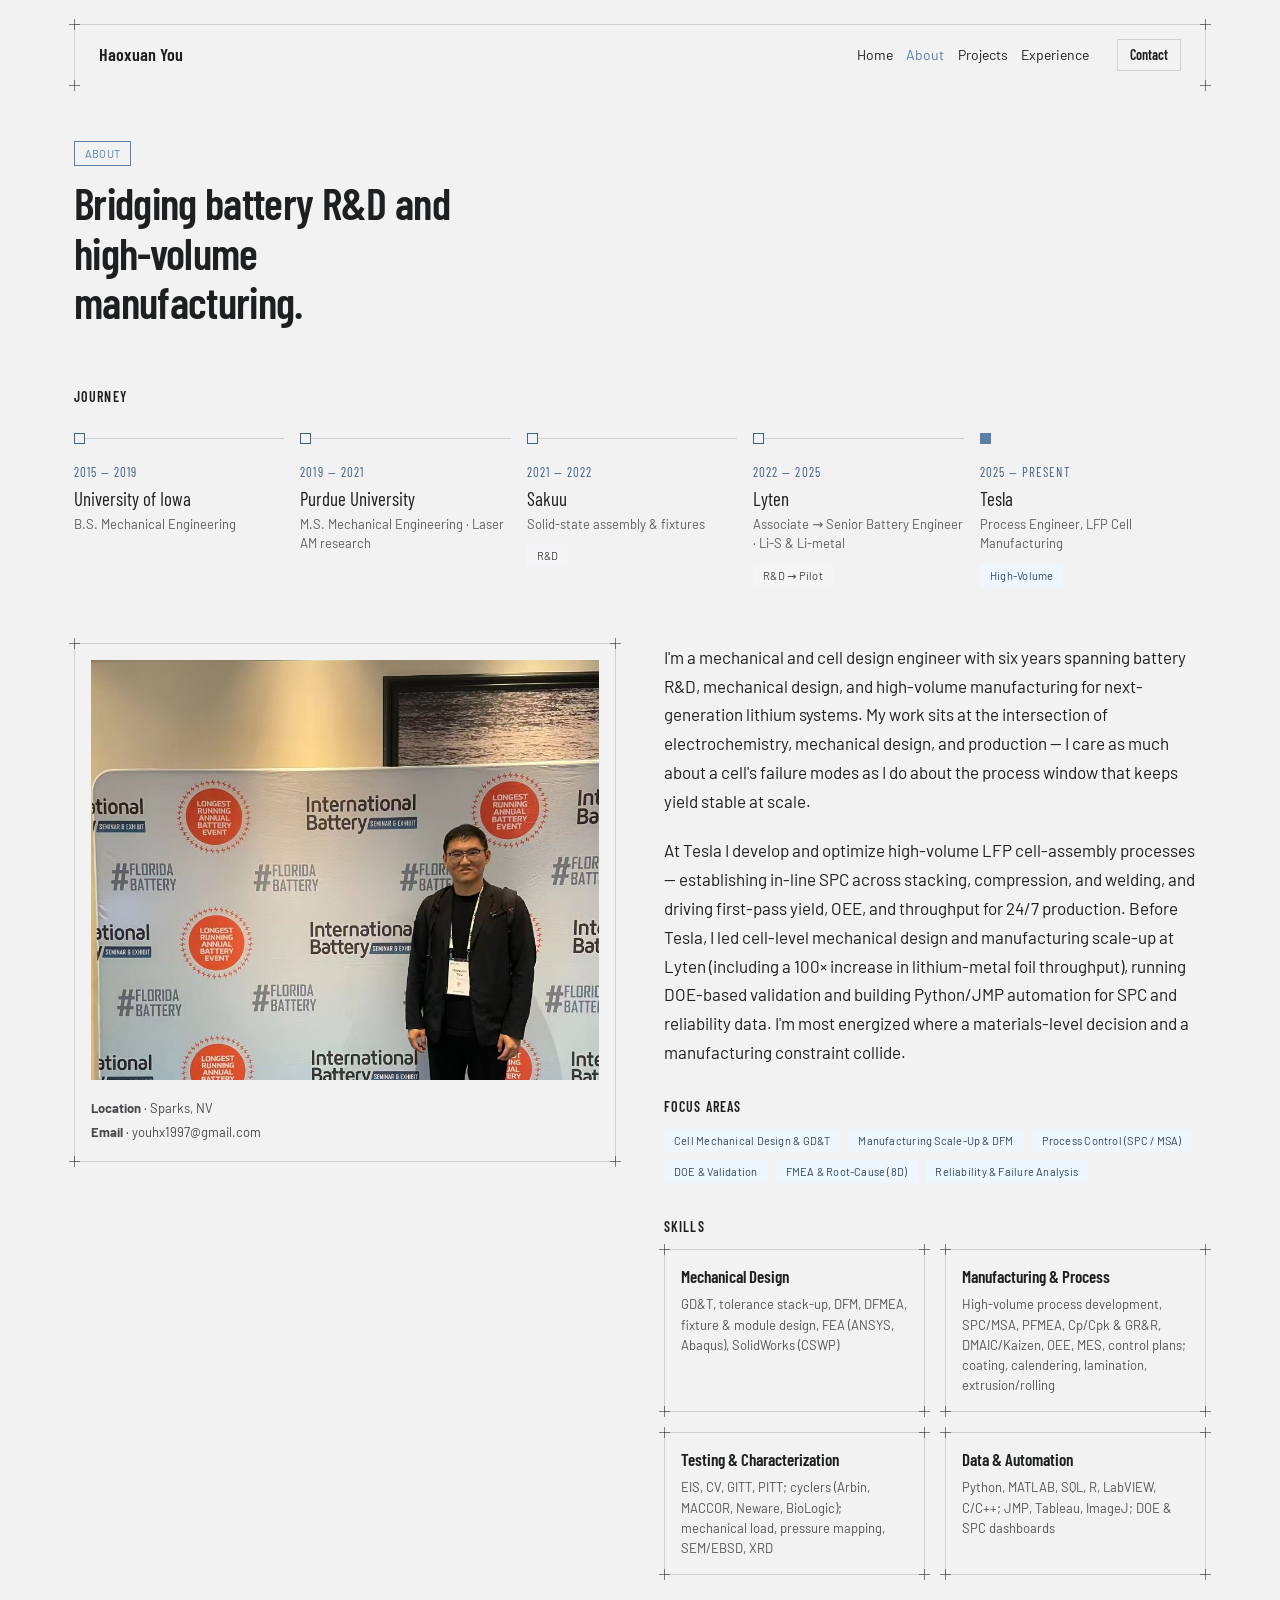
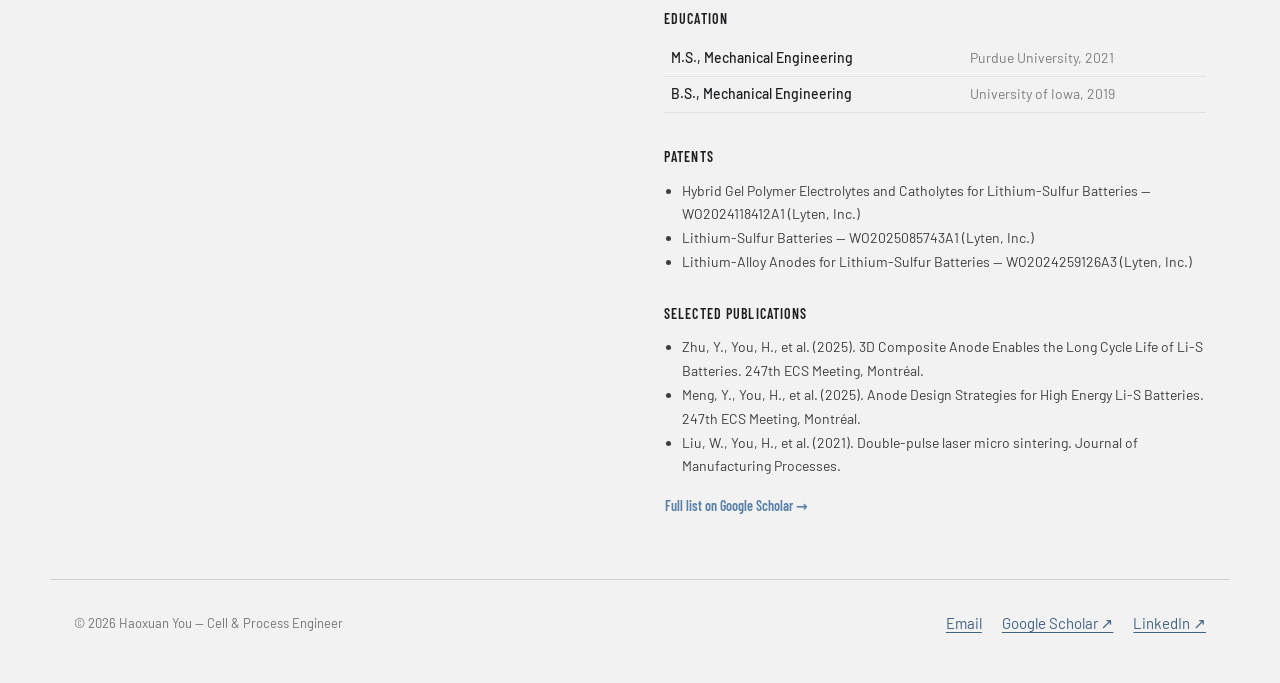
==== commit e92c8898: "Add files via upload" ====
--- a/about.html
+++ b/about.html
@@ -373,11 +373,11 @@
   </script>
 
   <script type="__bundler/manifest">
-{"617a5ad2-ee49-4106-9d10-8c05b7b657c4":{"mime":"image/jpeg","compressed":false,"data":"/9j/4AAQSkZJRgABAQAAAQABAAD/[base64]/2wBDAAQDAwQDAwQEBAQFBQQFBwsHBwYGBw4KCggLEA4RERAOEA8SFBoWEhMYEw8QFh8XGBsbHR0dERYgIh8cIhocHRz/2wBDAQUFBQcGBw0HBw0cEhASHBwcHBwcHBwcHBwcHBwcHBwcHBwcHBwcHBwcHBwcHBwcHBwcHBwcHBwcHBwcHBwcHBz/wAARCASwA4QDASIAAhEBAxEB/8QAHQAAAAcBAQEAAAAAAAAAAAAAAAECAwQFBgcICf/EAGQQAAIBAwIDBQUDBwUMAw0CDwECAwAEEQUhBhIxBxNBUWEUInGBkQgyoRUjQlKxwdEWM2JykhckNENTgqKywtLh8JOz8RglJjVERVRVY3N0g5SjNnWEw9NkZQknRlak4jeVtP/EABsBAAMBAQEBAQAAAAAAAAAAAAABAgMEBQYH/8QANxEAAgIBBAEDAwIEBQUAAwEAAAECEQMEEiExEwVBURQiMmFxBiMzQlKBkaHBFbHR4fAWNGJD/[base64]/[base64]/SoMyAHIGKpMTRGNIPWnCoIpBXFWQwqFJY0jJp0TY7ihSAxFCigsWelJpwgYpNZlCCKHgaURSegpoTEGhQoYoEwUKFCgQRot/[base64]/[base64]/AAplutS3HXao7AeVMCM3wNNMM52qSw9aZcetVYUQZVz4VWTrv0q4dag3EePCri3ZMkUk8dV0sfvVdSpUGaPr4VvFmEilnTJNRHXAq2kjGDvvUCWMg+FbIhkInFClsjZ/RoUxCj0NIpRO1NkkGsywHxovA0M0VNAJNClYpNBLBQoUWaBANFRE0WT5j61QCqI9aP5j60k0CaBQojQzQKgqI0dEaYBGk0rwpNABNRHpRtRAZ60AJpJ604QKQRQAVEetH9BSSRmgAdKT1oyfQ0XyxQAD0pNKPSk0AChRZPlQyR4fWgAjtQodaMD1/CgYAM0MUePI0N/[base64]/RNWFgxR0XOP1TRc3oaYmxVGKb7z0NASf8mihWO0Kb7weYod4PMUgsdWjNNCQeYo+9H6y/WgQ6KOme9Uf4xB86L2hBsZI/wC1QMkjcUePWovtMY/xsf8Aaova4v8AKp9aAsmUKiflCD/LJQGoW/8AlVoCyaKMVB/KFuN+9/Ch+U4P1z/ZphZPNGvSq86pb+Mv+jQXVrf/ACv+jSCyxoVWnWbYfpP8gKL8tW36z/QUBZaCnB1qpTWLdunOfpTy6xbEgZOfXagLLiJalxR+lU66xaoB1/bUuLW7XmG7Y/qn+FJlIuo0qXGlVsOrWpxhifjkfuqwh1Kx255gv+cv7yKzkrLTLK3izg4q0gTAG1Vtvq+kgAe1oP60sX+/VnBq+kgjnuoyp8RNFn6c9YzRUeSdEuetTooxt0qHHrGhAjlu5TnyEZ//AClShr2kINnu2H/ugf2May2s23InxJ6VJCbbg1Xx6/pvKDHb38h8u5P7s08vEEJ2j0W9ZvWKXH1CGhxdBuROSMHrinFRfMVCTW7lx+b4cuT6lZgP+ppz8ran+hwzIT6mUD/qqxab9id6JhUAbMv1pBG33hTH5U1psf8Ag2R85T/+TpQutbcZGgEfM/vAoUWG9AYfCkcvjRmTXmG2i8p9Qv73FGDrx6aXgescf/56motD3IjuKYYelSiNd6HTsepji/8Az1MyJro+7ZRj+skY/wDy1WoNj3IjOm3SmGT0qQ/5dwc29sCPDEf/AOeqK510g5trIAeJmjH4c9VsYbkMun9Gok0ZPhTjvreTmKy/6aP/AH6iTS6yFJzpgP8A8TH/AL1UosTaIs8J8qr51IyMfSn5p9XI3fTM/wDxMY/fVbNPq5Vve0zP/wAWh/ZWsYsznyNSLv0b6VDmiyOhpqefV8HM2mr/APjS/wAKrLifVCMGbTz8Lta3ijIndyD1BoVQtJqmf52z+V2v8KFOgLM9KSayBuJf/SR/bNNtNIT/AISP7ZpUM2OPhREgdWX61jTLL/lx/bpJfP3pxn4mihN0bIyIP01+tN+0RDrIv1rHll/ywomZPFwaKJs2HtEP+VT+1SPa7cdZkHzrIc0f6w+lI5lz95fmKYGyN3bjrMn1pJvrb/Lp9ax+Ub9P6Chyrj7/AOFAGu9utv8ALp9aSdStQcd8v1rKCNf1/wAKVhB4j6UAag6la4/nlpP5TtPGYVmD3fgQflRcyDxA+VAGnOqWY6TA0k6vaj/G/hWcBTqC3yWiLefMfitVQqNF+V7XH87+FJ/K9t/lD/ZNZ4sCPun6Gk4X9Vv7NFBRoH1m1H6Z+lJOt2o/Sb+zVFhcfdb6Gm3I/Vb6GiiWzQflu283/s022t22ekn9mqEBf1T9KGE/Vf6U6FZd/luD9WT6UR1uDyf6VT8qH9GT5Ci5F/Vk+lFBZcHWrYeEv0FF+W7b9WQ/HFU/dj9VqHdD9RqKCy2OuW/6kn4UX5bt/wBST8KqO5H+Tb6URhH+TaigstzrkA6RyfhQGuwHrHJ86pe4XP8ANtR9wD0iaigsuDrsAO0Un4Uk69Ef8XJ9RVR3KjrG1GIEz9wn50UUmWw12HO8Un1p1dbgJ/mn+tU3dqg/mjRq4ztb7/ClQ7L5dZg2/Nv9amwa1bY+4w+dZtLl0/8AJAf8ypUWqToPdsIP86Oigs1UGr2hHvc4/wA01Oi1iyHi+f6prIx8Q3UW35PtB/8AKzTq8YX8ey2loB5dyKiUfguMn0buDWbAf4wj/NNWEWt6bkZlb+wa5/Hx1q0e6QWan/4epS9o2uJj3LU//i4rJ45MvyI6HBrOmb5lbB/omrGDWNL8JGb4D/jXMF7TuIQQFa1HkO4FSF7UOKB0ltRjztx/CoeGQ/KjqsetaaOhk+g/jUpdbsP0Vlb4Bf3muTJ2r8VLt7ZaqfLuF/3ad/us8WADGpWw+ECf7tZPTzNPLE65Frlmfuw3DegKf71Sk1m0/wDRLr5mP/frjn91/i4DH5VUf/JX960g9sHFp6ayc/8AuU//ADdS9NMPKjtqavbN921uP7UY/wBupC6lbH/yS4J8uZN/9KuD/wB1zi4nP5YY/wDyk/8AzdE3a3xYcg6xL/0cf+5S+lmHlR3lr+D/ANAufkifxptr618bG7/6PP7K4P8A3VeKts65Ov8AmJ/u0sdqfFGf/Hl2R6BR+6j6Sb/QPKjuDX9tn3bK6H/yXP8As1Glvos4Fjdn4W0h/wBiuMP2mcUMAPy1f/IgVGl7RuJyf/HmoD0MpH+1TWil8h5Udll1CYD83pV0w9YpR/8Ak6itqF6T/wCJbgj0SUf/AJOuOvx3xLIDza5f4PnM3+9TD8Ya/J11u9/6d/8AerX6V/IeVHY31G+3A0K4+j//AJuokt5qjD3NAn/tMP8AYrkR4i1lssdYvST/AO1f/epqTW9UkG+p3J+Mj/71P6Zr3F5UdVnudZI20KYfGT/hVfLLrRP/AIp5fVnX+IrmTX2oSddQuT8HP8aZeS6Yf4bcZ9WNaRwV7kvMb25k1tif7xhHxZf9+qmYa0WOYIFHxX/frJNDcEZN3L9aR3Lts87MPUVeyvcyeS+y/ufyqpyz2658OZf96qyeXUVBzJH8mH8ajLbbbSsvwAoHTy/+PetIqkTYgz3v+UH1pl5r3/LfjT401h/jnojpp8ZXp0KyLm7PWXPzov748ZPxqV+TMj+ebPwpP5J/9u30pgR8T/5X8aAWTxlz86ljR1I3lf6UpdFjb/Gv9KBEPDeMn40Mf0vxqf8AkOP/ACj/AEFF+RY/13+lPcgIBH/tAPnQH/vR9Ks00WL+kfWlDR4c/db60bkBWZA/xo+lK5kxvOR/mirL8jxfqP8AWnBo8GBmJifjRuQioyh/8o/0RQ9z/wBJb5LVwNIgH/k/4n+NA6VB/wCjj6H+NG5DKgtHj+fl/sj+FFzR+Msp+g/dV4umxf8Ao6D5Uv8AJcP+QT+yKLQFBmH/ACkv1oc8H68n9qr9dLiJ/mE/s0v8lRj/ABKfSiwM7z2/68h/zzRD2fxD/wBs/wAa0y6ZGP8AFL9KWNOQf4pD/miiwMxz24/xZ+bZ/fRmW1A/mx/arT+wKOkS/LFODTwR/NR/hRYGVSe1/wAgrfE/8akJcRBfdsIm/wA0mtNHp2OgjU1KTR5XG0iD13o3IDLx3/KBy6Za/wCdDmpqa5cR4CadYgD/APRhWhTQpT/5RH/ZNOrw5K53u4h8VNJyQ7b6KNOKr+P7lpYg/wDwin91PpxxrMf3YLIfC0Ufuq7XhEyDe/jH+Z/xp9OBufpqC/8ARf8AGs3OJSUmU8faPxBF9wWq/wD4mh/2aeXtT4qXZbmFR6WUZ/2avYuz9X66nn0EP/Gpa9m8TY/74zDz5YR/Gk5QY1GSM2valxj4XzAf0bSMf7NPL2pcafo6pOp8xDH/ALtaqLswsmA7zU7r5RqP31ITst0sddTvfon8KlzxrsqpGMPadxs5w2r3fL44WMH9m1Mf3Q+NT11u/A88j+NdCi7K9H6vf6i/wKAf6tTouy3h0fel1Fz6zqP9moeTF8Btkcwbjri10wde1EH0kYZ+jVHPFvFUgPNrmpBT5XDj/brsK9mPDI2Kagf/AMZH7lp9OzHhVR/gE7+r3D/uqfNjHskcSOucSMcnWNTYH/8ATZB/t0h9a1sg82p6lzf/ABr4/bXdD2ccKgf+Kmb43En8aA7PeE1G+ioT/Snl/wB6jzY/gNkjgDajrTbG/vMet21Ntc6ox967uW+M7GvQq8C8Kxn3dEgB8+8k/wB6ktwZwyv/AJktz83/AN6jzY/gThJnncvfEEC7l385mpJW+PW7b5uxr0M3CHDXhoVrn/O/jTbcJ8Or00S1H+af41X1EPgnxM88m1uzubkb+OTTRsbhjvdD/S/jXoWThjQh00Wy/sUweGdDz/4lsj/8sUfUw+A8TPP5sHzg3Kf2T/GmzpZf/HRn/Nx++vQJ4d0Zemj2Q9O5FMyaDpHho9j/ANAtWs0fgPEzgf5GYdZY8fA0ltIHTvl+h/jXc5NG0xeml2Q/+Qv8KizaRp3L/wCLbP5QL/Cr80fgfjZxb8jA9Zfw/wCNAaNED/OEH+r/AMa62+maevTTrT/oVqPJY2mNrOAfCMCnHLH4I8cjmA0ZT/jl/sChXRGs7cH/AAWH+wKFV5Y/AbJHPxoXL1Zm9MUf5DH6jmtiyDwApvBqLLMmuiZOwI9DS/yEPFTWnKAnfrREEdDTJZmhocX6h/GlfkSIdI60PLnr1oFQOlAjPfkRP8mfrS/yLH4x/hV5RYz1oApfyND+qKP8jxAbJ+FXBUDwosCgCqXTEH+LH9ml/k2P9Ras6HLmgCs/JsY6Kv0ofk9R0A+W1WmMUM0AV4sV/VFA2I8BU870RGKAIHsPpRG0FT6Qy48aAIXstEbQEbipmKIg0AQTZjyFH7KB4VLosfGgCIbYUk2oz0qYR6mknI8TQBDNqv6ooC2Ufo1Koj1oQmRfZx5URt18RmpRJxSaYiN7On6tF7MnkKl5oZoAi+zJ5UBZKfACpVKRMUWNEUWC04NLD9CBUwDfpUqNdqLGVy6IW/xq/Q0scOSP0mTf0NXESjA61KjXFLci4wvsoV4Vm8Joh8QacHCM7H/CYP7JrSx5qZCCaxeR2WoL2MuvBFyf/K4P7LVJh4BuHHvahEu/ghNa2NcedSkCnr1qJZXQ/AjHp2cuzb6mg/8Akn+NSk7Mi3/nZP8AoP8AjWwjTpucVMgGOufrWUsshrAjGRdlcTff1lh/Utv/AO6pEfZLZk+/rk+P/hR/vVuI/CpSjNZ/UZPkuOFGFXsg047/AJauf/p1/wB6pC9jukeOr3Z//F0/jW4VfSpA2qXqcnyV4UzBr2O6IOupXx+CIKX/AHHdC2/v3UD8Cg/dW7FOr4UvqcnyJY0YMdj3D4/8q1E/F0/3TS17IeHFG82oH4SJ/u1u6SxxUPPk+Q8SZhG7KeGV/wDWDehnA/YtJPZlw0v+Juz8bj/+2trJ16VHk601myNXYeJGMbs44bB/wW4/+oNNHs84bH/kc5//ABl610jMPKo7knqBTWbJfY1jVmWbgDhof+RS/O4kP76T/IXh1Oliw+Mzn99aVs+dMv0rRZZ+7G8cTOScH6AgwNPz/wDNk/jUV+E9CB209R8ZXP760shqJLk+FarJL5IcEZyXhvSEyFso8f8AvG/jUaTRtMQEJZxA/M/vq/kzvUCZTkmrjORDgiil06yU/wCCR48MLTJsrYDKwRj/[base64]/[base64]/6IqJJEcfdFWUinfaosinHStIyMiuMe/[base64]/WuFH76abiDSE+9rGnD43SfxqtjFuRdc49KHOPSqF+KNCQb67pgPrdx/xpo8YcPL97iDSh/+Np/GlsYriaIuKHOKzEnHPDEX3uItMx6XCn9lRZe0nhCI4biOxP8AVZm/YDT2SFcfk2POKV3grDt2pcGIpJ4ggPokcjH8Fpj+65wX/wCujj0tpv8AcpqEid8Pk3/eDzoc3rXPW7X+Cl/853DfCzlP+zSP7svBg6Xt4w8xZSfwqvHJ+wb4nSOehz1zL+7Zwiu4Oon4Wp/jSW7b+GQfdt9UYeYgUftajxy+B74/J07vQKMT+QrlzduHDo6WGrt8Io/9+iXt10FOmlasflGP9qjxy+BeSJ1QT5pyOTJrkx7eNIP3dE1N/i8f8aSO3vTh93h6/P8AWmQfxo8cvgPIjsiufI1ISQ+VcUHb7b4PJwxcE+GbzH+zQH2gZOXKcLnb9a8P/wCbpPDJh5Ed3hbm61OhXPTeuBR9v162CvC0XzumP+wKsIe3XVZ1Aj4atRjzmdv2YqZYZIflid4jIBwevlU2JDkZB36Vw617Zdem5QOHoFz+qjt/+UFX9l2j8R3Bz+RJuU/5LT2bP/29ZeKXwaQyxs7BCpPhU5I8AbVziz4w4hmUd5w/q7f1NOI//KGrm24m12cgDhjXM/8AwwT9xrGeKS4o18iNvGuBk9KnwJnoDWSt9e1Vtm4f1JGHUSTwx/tjqwi1rVlBI0z5SapAMf8A2VZPFOuh+WJq4k36VKRKya8RaoFGbSyT+vrFqP2x0l+Lb+PZrzQYvR9ZtM/6tZvFkfsHlibVU3qQkLE4Kn6VzmXjG9B317hqIf0tag/diq+64zuUHK3GfDkbemsq3+qaS08/gPLE62qEHHKc+WKc5Gzup+lcLu+Op0GG7Q9ARcf4u+kf8Vaqibj2NQc9pen7/qXFycfR6r6WXwPzRPRZiZ+in6U01rKf0T9K8u3XHmnhzzdp8gY9eSe8x/r1Xz8d6QmS3aTeyE/qT3f73o+mn8B5onq5rWUn7pz8KQbKb/Jt9DXjq57QtHBIPHOsP8Lq4/e1VM/HmhAktxXrMnobuU/tNaR0cn2LzI9rNYzD/Fv/AGTTL2U/+Sk/smvDFzx5oDMf+/eqMD4tOT+6qm44w0FwcX9+2fEz/wDCtI6GXuRLUpHvZ7C5xnum/s1GeyuB/izXz9n4r0HP87esR5y9fwqun4m0NzkpKfQvv+ytvoWT9Sj6FSWc46piostuV6vGPi4H76+eFxr2jy/ct2+b1FbV9Hx71ovN5giq+jkL6mJ9Cp3gQ4a7tVPkZkH76rZr2wTJfU9PUDqWuoxj/Sr5+Pq2kHPNZRN86jSapo4zy2EJPqx/jWkdH+onqInvufWNIj+9rekD43sQ/wBqq+XiLQV68RaID66hD/v14ObU9P8A0bC2/H+NN/lWyzgWsA+R/jVrS0ZedHutuI9Az/8AeLRP/wDYQ/79CvCJv7Ine0hPwB/jQp/[base64]/2/EnhbTebdTfoCPA+49efru2tEVGFtHklt+X1NehO38f8AgrpX/wCEU/6t68/ai2EjGPFv9Y13aZfYrObK+SFmDp7Ohou8iB2gQVXyMwdveOxNJMj+bGunajDcyz9pUf4lKL2gde7XPwqr7xvEN9KMOx8GopBbLH2rmG6JjyNAXRHQKPlVaS58D/aoYb9X/SopBbLMXbDoE+YFA3jkdR8gKrNx+h+NDfyH1opCLEXrjxH0FD2x/wBfFV2/kPrQ38l+tNKhUWXtbr/jKMX0mNpD9arAG8o/xoxzD9SgCxN45G7A/E0n2lj0kQfOoIDHxX6UfI364+QoCict03TvV29aV7Y/+V+jVXgH9c/Sj5GP6T/JaBlh7eR1l/H/AIU6uqyLst1ynzGRVUIznrL/AGacFvI/3UumPpH/AMKaAtk1y7UbX0o9VY5p1OJdRj3TVL5fg7fxqpj027kOEtL0n0Q/wqVFw3q033NM1JvgD/Cm6YiaeKNUbrq2oH/5j/xpLcQ3zj3tT1Ajy7xsftpUXA3EM/8ANaFqb/DP8Kmw9mHFs2CnDeoHPi74FTtiNcFS2szOfeu7pv6zZ/fRi+5hjvJgD1A2rTR9inGcwz+Q44//AH2oRJ/rPU2LsN4t2LjhuH/4jXrZcfH85US2otToxftoUneb5HelC/jGDm4z/WreR9h2vOfzmt8BQ+fPxJbnH0epcXYRdBcz8cdmsPo2vxt+w1l9qHvOcflRFJwJ8n/2tLXWTjGJSPVwa6P/AHF7eAfn+0ns7Qf+x1HvcfQVHbsn0QNyy9qfBCn+iZG/YtP7Q3nP21PvBuGx5c9IbUyfFx/8w10FuzHhqEYbtY4UB80tLlv2R00/Z7wnEcntX0Rl/Wj0y6P+xR9obzBflFyMKzD15zSVvpEyQzb9ffO9bz+QXBB+/wBq9nn+jot1j9go24H7PogOftS5z491oc2PxIo+0N5z9tQkY/ecf55ptrx2O7E/FjXQn4U7NY/u9o+pSeYj0Ij9r1Gfhvs2DEjjbXnA8tGQZ/8AtKfAbzBSTk+H4mmvaGHjW7fSezlB7vEnEMh8hpsYP+vUWXT+AFXC6txJIfI2sS/jmnHbZMpWqMd3o88fKi7wfrH6Vq2teB1Hu3fEDehWMZqNKnBwOI/y4w8ctGP3VpvXwZ1ZmGnGcZ/D/jSRIvkfmP8AjWjI4YztFq5HrIn+7Tbtw2m6W2psfWVf4Ub/ANA2mcecA+NH36/06vGm0D/0TUPnMP4UjvdDztYXeP8A35pqVjSophIp8X+GRQz/AEJCPiKt3l0jPu6dcn1ac0hptMA92xmz5GY07QFXt/k5T9KRzAH+bkqya4sP/QJP+lP8aT7RZk7WkoHkZDQC4IPesOiSUKsO+tP/AET/AEj/[base64]/wAE9JP/AOsk/wCrevPWo9Ivi3+sa9Ddv4xwlpWf/Wcf/VvXnnUf5uI/0m/1jXpaX8EcOX8igkP5xvi1KAGNwd/Kmn/nD8WqRyDkXY/Kuo5xPIvk31ocqeHN9as4tKLW5lN5aoo3AcnJ+g9KRZ6Rd3jHue4ZR197cDzxQMriqDqDQ5Y/1TVjJpRRmHtkJK+StTsOk97AW9ut1YfolTk0DKkLGf0TSuVP1dvhUoWZaQj2hAo6nlp72GFwOS9PeHYKYtj9KAK8hPBfwouUfq/[base64]/wCTryFuU7S3AUfHfr8M1Al4VkhtTI1nek4BZTEQoB6ENnegCg726xgTSfNm/jTZlnBH53f4mtRp2n6QqTC7sLqViPcCcqgfH3qKz0m0aVhLZF4x7wUxJzfMqc4qdw9rM13kz4Blb6Gg6Ftmcn4gV0r+RK3sNvc2ulR26uuQ1wQkTfM9aTf8JRlSwttFgmCYxHcF8n4KMA/GnaDY/c5qsaDpj+yBRlY84ITP+aK6BddnF3DGrMlsrgBjm5Qg/AKMmpencNRQWbRPZWU8srYMskhHd/DCbVG+IbWc2CxjIBTHxFGAvgw+TD+Ndr0vs51mWwNw0DyWCDnUlueJM+P3RkfOtGOxWTiDTVnW+0uwndOaONwweYf0VHT4mjfD3LjilI86KwU/[base64]/f8AtpIETlP5JFoj82N/dkJz8RUvPAPDI8jR2Vy+MW0pB6YWn20y7Ub2zqp8yv8AGvSOmdiejanfXKnWtdtbVD3vtJS3kAzsodR4k42WoCdhcl/qEtrZXGpX0kQ5ikqJE74ODhSKvywLWCVHnj8lXpRnFlIeUEt0PKPPrSYrO4lk7tI1Djlz7wA3Hxr0vd9jvsGvX0NrF+S5QmVW+uBkAAZ8MnfwxVb/ANzlqWqWa6lEt5fwvziI28TSIxXwOFBAPnS80fYFgl8HFbbgLia9crFpjAD9KSZEU/Ak0q67PeIrNczwWiNn7vt0ZP0zmuzf3ItI0C/sW4h9oljmi5mtInkjCs2ygkDbffbr51RcR9l+i6FbxS3Gn3hRNp7uO454+Y9F95QAwGPE0/MhvAzlh4Q1QbMbNH/Ue5Ab4/D50zPwxe2sZkllsmC/eEc3OyjzIXOK79wj2UcHa3wxJeJFYOQrTdze6isbbbcpcAcpPXGcU7pvZMbiyg1XgrRtKmZz3VxZDUvaHTrs4ZgMbeB8aXmQeE4TBwJqdxatdA2wteUOsvMxUqfHYE/Wjtez/U9Qs5bjT5rS97skGOISBhjzytej9c7D+JNQhtrs2fDmh3ADGW0t+/7zqB7w5nBA9OlVcnZTxhp1tcpq3EOlaQkb/mRNJIO+XJwy8vgdvDNHlTF4zz1HwZqhdEnFvbSPuEk5ix+QFO33BF9YxW7yz2y9+3KoZJP93b416N0fhrQtFV0PG2nXOqMczvPHMkrEj7qFmBbp4Dxqy1bsxTi22kmOsSSaZFyDlsO8ZkfwyhTmO/qaPMuifGeZ7ns91WzYNLLbLbsBiZkcL8M4/Glw8A3M1tHcHUbRYpG5V5IJH/ECu9p9n03s6M+tXg03GXEqyKSF3I5WZSPpU3TuDY7KO40Sw0yKeL3ZFuzctzx4/RwwGfgM/Gn5ExPHRwROyq8kXm/LumpnoGhlB/ZQrvS8KXluix3Wn6wsoH6FujAjPXOTQpeT9BbTt/[base64]/LTMdPp1FZs1SH41zU6AbVDhqdEMAVEykiZEMCpcfX4VGiqTGN6522WSUG/[base64]/wDCkf8A1T1521PaGL1Z/wDWNejftDL/AOB+j/8A4Vj/AOrkrzrqqgQw/wBZ/wDWNerpvwRwZvyM1KPzp/zj+NTE3VSdhiokv84f879tSdxCvwrqOYmxwl1GwwfMVKWIImQhPhnBNW1razS2UPIisiJn3thn99SRp7TlWbu45GXH5qM7+mMYoNFBmc7hubAj28yaL2fmJHNj0A3rWW+hxwLMDJFLOgy0fPy/jUGM2KzN38ccPJ05mbJP0oHtK62tSkfexqXK9VMJYAfHpS4poJXd5WWFx90rHnHyHSpFzcy2arFbXpe0Y83d8pAJ8vOnQmnQ/dnhKzDLxmI+78GPjQTRWy20T3XJG4kiPVxufpU6VJdMQsscyxyJy80luNxUxZtImi7mIyHfPOsPvg+h6YqP7QTN3F7cSSQOeU88ZZgPPFA0hqOSw7gK0pjLdRyfe+JorPUxZc8cBh5mHvLyKw+IJ6VJNxZx/m5Xklih2i5UCEjxz1/E0/dao0kY5bISR4C7BV2HqP40Cop5Zg0vNGp3OVKsCfnSu9uLljPcl+7UcoLbZPlVvZjSUb2gWE0nIMlEPU+fX1qzguhqkLRi3c5b3O/[base64]/c2ltC2eUd4x2z5ZxSbY6Q7/I+XTkaRtesAiDDvErFh8sVEu7mSKJI7W/knhcEFJY+XJ+GP31otOjkngRHtYbOQj3Z5lbkdvXC1aRxalaS99dXWh3YIwsLzco+YH76zbZVmf0Lhy71gqkk0MbovOqSyqilfTJ/ZWw0rQeH5S1xeBYZIl5RF7QSobzzg5+GDWctbuy1TVpJ9QWW2k5eURwQl48j9FeU9DjyqXHqelu0/caHG+xZmuJXwmM77EfQ1nbGi+1Gwsp4EE+tIgz7iw2kZzn1VVP1xUebh1LeHnitpzGyke0Slh3m/wCiFGD8iad0e8F1Z2UFpC4uncmVZ5U7s+AVSTkVorTSdUjjmS7u9SWzjY89tBEWjXx5QV2PwqW65NUkiJdWd9BoMTSsunRSoEigSPLTBfMgZx/W3qw0bXLzR7D/AL4a3eQF1wI42WTI/UKMMoceIpY4/fTFNmb3VTbxEnuhEsJAxkDO+MH0+lJ0nUlsLOO6dIPaLmXmJuNOMjf5pz7w+Q3JrnfJa+UaHTO0bh6DSbjTwt/ZtMjR95GBK2G8c52JNQND1rhe2Hs80l9qM8rH33tFdhnyy+/rVjJrHDmoWj2+s6ZqfeggiWz08QnPzc0Y1TRJiLDTIbOGFuXnfWbMhtzj7ydAKW1GqjJjct5rupXFvDo8NlcxXA5AzWSxvGPI5Bxt45q4suD7619ok12F768vAPzcNql44x0OSyso9MYpN7Z/kxliteGra2vY/dW40UtIs22AwVhnxFS59T1fTbWOSbXNQUKPztu6GByBjIQ+P1qKNFDjkw+tcF6zqOrvK3C+oLBGo/wfTxECP6oYgD4Hzpa8HXUcLXNxwfdlEGO7e9aOSU46hOUk/LaupaHq17rFqGiu9ShbLyRQw27OWXOys4Xf6mqPXNH1J9TOoNHqhLDDxvA4Az1CkhsDfb3RVWx7URItV4W0Ce2lTgC9WxiX8/JdQe+H8OQuegPzNXR1FeL7ZL7QOGNVttLjkxPeKzZUDBLCMSjmP16Uj+SHGKcPrZWstjHZ3RLv7btJb/1GkOQfUADas7LoOqTyM112h6jplpZ4RTdSFFff9Ao+D1O/jTXPYmkdJvtLluLfToIdfkXn/[base64]/Xz3qlMetXtS6IcjU65xRp/A0UcWo6Dc2d1KSzpqFlJJECdj3cgGGVcDbx286w2o9qOp3U9lMvG2mQ2MUwzZ2WmSQp3eehITLbZ2JxVLr19r1132o6xxBpV13Q/MwTXzXbHOxCpzN12yMiqHSOOb/AE60utMsZdOjj1FlWVvyXG8j7j3OckEL6VSxmLnzwdO1btlW10OOE3nDWp3cTMYVeRi4jO+GJUjmHkfLxpjRO1e81y2Et5r1jpsULr/e7xxzSyA+EZeLH7h51B0+7/khFNBeWfD9xZ3cnLcJc2fdliB9xJkLLsceJ69B1pu50vhOZLi9i0vg/TGVOVheXUt6wyRhlVGxnfoQapQSJtm41/[base64]/aF34Q0Yf/rWMf/ZyV501gYgh/rP/AKxr0Z9oUf8Agho//wCFo/8Aq5K856xvDD8X/wBc17Gm/[base64]/LK5lzsyvtt8qltrFvaxj2O0RWb7/OOfJ9M0u+stPa4K2F4JY+bA9oUiQ+mKYfSe5ZzJKihfvLyEMPrQSMe2315LmKXuz1JQhFqQmoyWztFdKl4oOffckA+hBpE2n+zxI5njYOdhEyty/Edc0zFZtcylYEd123OOb6UASL7iCaSaNrYdwoXl5V8vLNRVvZZ+RF7tGQfe6N8amPpF1kNHbv8AexlgAR8BnepdjHb2rzR6hcG1bl+6YlkZz5A9KAI8q6iPZ8X3fd4vOgVgeXHn60m69sugO+u5ZgCMF9lX6VKggubXUI/Zri1RGX3JpVTlYH671KTT9T1eUqzWUbwBiJHwmR6bYNACX0m9s4UzqUbxuM8sExwPj4VJhs763h72PVYJVxkxCYM4+R8Khz6PqkBC+ziZHXmdrcgg/HAqZo+g38lnIx08FTkruFcHw2PhSsdD0IluLRnmvhbFTkQsxBf4YFPR3zSxpblpBaZ52LnPKfPYZIqdb8F3Ewil1Cb2FW2InBUj1GxzUy34ca41GKBlmmjmPd26wSF2PxGxHhUtlJWK/kvFfWjNoeqzajIV53hKcpA8SATk4+FVukaDHdai9pdJMCiFy5HJ3X16/WtZJwPpWgxI2oTywTu/vPcDBiHqobP40ekaFpF5qKp+VkFsAQGDkI/[base64]/ksrQANKLeS3S4I6nLsSrH61ZWdvBrV2bm41b2ZdRj7iFjdQu6KPACI8ibjqwz8q55Nvs6FH4KqyEFjrVs/EOhC4VRl7lGMjKQOpEZIJ8SSKu7T+TWr3ftdvOh1EAn2QrM0qY8eRgObO5wDWS17VZdC1AxS6/DqAQchitLhQ6HoMsqEA10CPjLhC9trKfV2E99EBCJnuRLPC4H3gCq5H1qHwa40kjH8TaXYPcy3JXXHMoP50wHGfIK4XbIPiTUPRdJubK3vruy1n2dII8utw8luCxOwPLlcjrjNdNuuLeHL+7n9t4tnteRQ8QMiYI/qqh/bVTp+t9ntrqFwtzq2qTwqTKLh5HMMjnYjlwRnHiRUplPllXZcd6/qstvHqsmo6jpMUixFrPCZOP1wBnfB940ElvtXWeaHTNbvIICQfar6OFFXPRsJnOM9GFa/[base64]/VTIB0Dcrxe+OviCaiar2Zcaanp5FvwzoFlyvlmiljWVc+BHOQB6Y2q4tXyZTb9hzibVOG9Ti06FeLINTN4IzcKVMFtGUAIM/uO53Hn8a1j2UXFEdg1ho/AaSxx8i3RVpEQA4wIyq75ORXOr/[base64]/[base64]/ecxSnJ6ZxgHoMjPTpSL3XOHn1CKbV4Nflk5ABFBZXhjjxty927bH1GDUDivi7gezuILN+ENfvrsYaK3NhLEXB8DznLdfDNWlJdjpUae14t4IOnJYXuuaek0KBHha5DsufAEqCegyay952k8MLfoLL8nRdzzwpcd6qshO3MrZ/DBzWduu0fT7J4XTs1sdNkCsZPyxp55WQEYAYptkY3rK2/HPDr68b227ONLCyPhYIpmcsx/[base64]/+Fk/6qSvOGsjEUPxf/XNekPtDbcI6IP8A9bJ/1UlectbH5mD4v/rmvZ034I83L+RlW/nz8/21IcZiBwOhqO38+fn+2pLEiNceVdJzs3ulfk4wxEzR/[base64]/[base64]/WxkVIS5uZJI7ePUoZnIyYoSVCgep2rLzO8UUkPss4Rjt+ewp+IAwTQTvlhDiyn7mNsM5y659TjAoCjSafKkd5JJ+V1gfmIK3BLcwz0BAOKuH1TQVkWWa91Bb1Dhe4YSJnzGQP31QaPqhhKI2kRXSPlY1ZgGVj4ggdcnIzVlHFDZXhnvrm4srqI+6jBXY/[base64]/NzKxWbm8+bdduu4FZs1jJPgiw8Ia5GLa61dGkiClY7ZY4pW38BExUY38DUPVOC9bnuoxa8N6iIV2QrYrGx+OGIJ+JqdDrM8KtHb8UyrdxyFYIhgLyejgYNanhPUtT1GT2c3OqwIx5GZInnd2655wpABHrUORe1GT0zgm/ii5rrha9CRsWMs85hLD9Udc/[base64]/UnYVp9bseItU4Xs4ptEtWRBltQubjuBgHOGiYgc3XffNQdRt77RYYuHdF1o3l3Oea5WwaQhHzglmDMegycCtFY6FxvoOoNqWqX0txpMMP5yS9CzqMj3SsZkByDjfY+nhRY4/qZ9NW42l4WV5dd03TNA5BFHaiABRvgKAEO+d+tIsDqul3ff6rxXxDZwuqr7TEjlMEe6DucD0x4VvBwdacVXWn6r+UBJdoe8kWVjBG4I2AAyBkkZxg1ZTaBxPd21w/sHDRtBlEsZLp2jPkwcAnPyGKN3Jfucq1dNMg027ePjG61m8mVZO5VLiN3HgWOOTIGcbVIsLDiTULe2e01Ti0aiYgLa1mE6RchxkmVyFCjbp5eNaDSuHrO31c2WpQWekX0XvCKyvlnLbHH5uQZ/7a2huLTU45tPuuL4cxxExokMazRL479Bjy8MVVjasyHDN1xjZvcQ6jDpJWJD7PLJC7SSSEbFZChBx401e6x2ya8002li6tLSHrzGBCfDY8mSPGtbZWWgappare8SrfafEpHeXUpLv8BkY+QqDYDhqy1EDS9XvVkyY1hjhde/bphpHBPKPTGKlyS7E42qMDwtdcX65ezpqHElxdxQRkcli/wCeikJwvO5iIO+fdJ38xTjvxRbzz3UfE+uaommt/fWmjTWh5l3JR3TGRsd8GugwaPw9Y3E1zYR6jFcM6icWQeZpZRnfmB3x54qn13iPVOE0k1m04S1i4vJ5e6RrvUZ+ZgPHulX7oznr40lNPoK4oy2hcY6eumavfcF8G8QRajdnvZEEUNzbCTJPNkkt5+ANVumcS6vpuvLMvZvfPrV0jSs7SsFlGfFAQhxt4mul8N9oN/rulCG70m+t7lrdJVa3i5e7kzjuyWHqNuo8aZueKr/Tv+850K8uL67DGC1uZu6uJARu6siEcu3Qb+NVuYbUZzT7jjniKSW51PgVbHS0wphtOWGeUjoCTJsNz93rU7WLPUbnRbmxtOCrONLocha77x40Hk3JzHOfUUd9psz6Eb99G0iG4ttjI2qXk1zA/gn5qMMTv4HG9UOharrouEddQ4BsGDcskjy3T3BcjxSRgSfiaA2mbh0DtR4f0r2Cxh0WW2bnHcvCkoIzgAF/ujfoT86RoHZb2g8OQXN/DLZi8viHktDBbvbxnPQk5OBk7J+NdVukvtNs27nT9Lurm5915LCzdlk8clhnlFYm94Wk1N7iKC31mRFQuLcuLa3DeRcLzYq1NomUTSafovaDLpV5b6rrFirSDCLb2Koig9epJbx64HpWXtez2bh+/fUHFtY3oLNFeRskDScw3U4AUD+qM0ltO160jkWw4e4YW7WPlCe3SyswxuPeQZPzqXoGn67p9uXm4W0t5EB5+e4ZXH9XmHT0zTWSRO1kXUp+GNW0+LS+JuItAutQK4dJ7tCcZO3MWBA9cCqXStE4U0PWbFbLT9P9tlDKkttee1oG/RAy+AT51leIuEr3VtQnVezqz07vWZ0uHvBAC5I5pH9/025R59an6FoHFSXXsk7yW8J9yK8E/t0JGd+TlQEdPE4HlXRFcWZyj7j+szWl9qE0txw9rU8gJXNnEzouDjGQ2Cc5PzoVaS2/[base64]/[base64]/JLQfXV0/wCqkrzlrX8zb/5/+u1ekPtFbcJcPj/9bp/1Uleb9aGILb4N/rtXt6b8Eebm/Iyr/wA/8j+2nmblWPPQ7Uy284+B/bUkgd2mRnI6eHhXUcxubeaS4tLeF2lhjWPbCZBPwps3HdN+ZuD3ibdQvN5jpV/olzfvocEYgkns1UEcpEfTqOY+FPyWszyAx8LRSRHznVz9cVNo3iuDKNMwkE11pxCt1cxFif3UGeCILJZNcwqTgfnghz/CtPq9xYGNGl0y7ilGAIQTy5HriqO4k1RmEkVtLbw/ogRgj9lFooevJtSmWKG6jueUHeSFuYsvqV2+tVVy/sk4Edxdo+/K07kEfIVc2M2rKjNFI4z/ADnMRGv44pqO9soJz7TaRyeHNDMe8z5b0Jiork1acyxmRopXJ95njUsfgWFWUSS3kxe20q4ZCcPNGnNzD+r0pyG8tLe7ja/tpmtuqK8ShseW/WpWoatZLcJNa2Twr4dxcKG+gG1Ow2j+ncOau7sgT2W3kxiWeBCUHpvmrLX9CvoLZLVLmWZfvKxURqfUHNZObXi0rJ3uoyjOSJJiakWXEt3ZRS+zR3k00mwjdnIA9PCkFByxRWtjGt9cW/PH92JWJIq44Zv9Ltrplm4i9htZ1w0cUZPMfDm2x4neo9lrepOxkuuH7G7Ph7QgBHoc71obE2l6B7TwHYJK3jAiyM/wFJuhpDdrpuj212Ly340tJZEJMata87Z8NxgZFNah7Vqckbi5bU7hwckaaFU7/pM3U1pzJplhGi3Wmy2JhHMFkHdkDyHKKkXGtaVrunNEOHuIb+NF/nrInA+orLeytrM7ZLq+nvbrdzvpyoeWO4hdAyqeowvh8avo7U3Md5O+uy33uYVc4zj0LLn5VSXDaTqCw25sdf09AOQF7JGI9Sw3PwxT03Zxb6XBb3k73V3G55li7go4HUnDLj8aHKyor5IdjpkKXiXcUtjHdr7yR3ELSBj64Y/ia0j8Z67GLtLrSdPYyABFEbRxxY8QgPvVaaNwzwTqqgj8o2sijm/PyBIvoP3VMfh/hrV4VtbXiHR5DC2/[base64]/hS0srOycyOkRYID1wd9/hW4ub7WtL0porvh++1JZ/dkluNVElvg9cE7is68nDWkzi2bTIYUdVaVIOSbfPg+RnbbdahSHsY6+mcW6JDDfvqthYtdN3qSc0KIgOOgKFiR+6muD14nvdUe+uLmzv1lcOWlmYhnGeoCjOPptV5cTcPW+o2Vnc2ltZ2lyCbWV7a3YqfBSWbA/CtOU1iSCL8kcSwxsRyqDDChA8sgEfjipnOi44/cw/[base64]/IGrWRpCaZ55tOM9f0UxpbJaQHc90unQcoPUkZXY/[base64]/X1NWmm8W6vqF53idomnzySnItL/[base64]/tul28MTAxzR2kksy48cEhc/LHpS3IVMVHHxhHaQm60fRb1yDzXum3r2hTwx0OfiDTVna6hJEzxSXwcEpJFfai0wPqrchFSra1vtLngNxeaxqBclpbnv0jUenconT0q2vo4ZI+/gSaGRtwRFJk+ZIGKdgZi1t+JZNQma40yxNkU5FM10Jpmx0yTHsNzt61Zz2kNysffrAqQDAjjkK92f8ANGPwp270722BA105xv7ruhHz5qgT6a18UZNTeBovvRJNJMj4/WXI/CtIyZnPog3EnDMEzJNq0cUg6o984I+QahUmTTtYcju77TuQDA/72k/[base64]/2i0xwrw/t/53T/q5K8265/MW3wb/AF2r0x9ov/7raB66un/VyV5o14fmbX4P/rmvb0j3Y0zzdTHbkaMk38+Pgf21KkwIVG2cbb4qIdrg/P8AbUqTHuggn3fAZ8a6X0cvudx0N520C0S50i3kiCDlZGBzkeOaQY5biR7i1sJoO62PLkKDSeHruyt9Gsw93qEicgzF3YVc/EitBd6tHdRRqEuYlIwEQIXb8elYtnVGNoq7a/vu4i9+OVznfu1bk+OcGk6lPrKxcx1DTolOOUezEsfjTi3FpFenNhfvIx/npYyFX5ClX7SXEPJd2rtF95WgnVXHwHWlY9owr62YX74abfQsoyUTlaqqfT7zW5EhTTFgjQE80WUB/CpVvJaIjMIddkK/eEj4AHxFWiask1gqezywQMcYL7sPiV2qroaVFXpF5No6NBc21rOqnCxzQh2/tE71LaYzSxuOH7FIWPN3pCZ/E7UC0acko0e7u+UYXMyMv/Gp88jm0MjxrBCqfzMkePllc09wUhq81KUhVW00u2gBx3jumT/Z3zVfJxatkjJdXNtImPca3csR8Ril6WtrJIiyQW0hbrBFEZTjzJOB+FamLSoTMskFlLpyY5SzQRiNx880t5W1GattR4f19Wa6v47TkGBKNyfiuM0LKfRLS7EEupzahaLuBFayDf4qM1pknvrC4kFhpAuEGyyMyKGPnVinFeu2VsGOgwG5ByEt3blA8Sfc/fScrKjBMFlfWsdry2V1qWnwE5B9iefJ+JBpCaZbX1xy3vFuvQkLkFInhjYeoGMfSrWXUOItS0wXUEGlx3BOe6BcP9eWnbC51DUNPeO5sILmVTh1iu2QL8eYDNZylRe1DGn2WiQ28qDiyaZVfYrftG/+mcVNtLOXX55bWz1BbpLcczGW5MjAEfpE5XHwqJJbzzpDaWVmtlbA80ksvdKNvAEBifjioEU2j2HEchkS4CPGfaWtLmYFj4EnkUAH6Vg27Bo1cHB6nTbyXT9I0DU3T3WWQoJVPjvybf8AO9UkfBUnLFd/kDT2iXZ4ltJWdPUqhAb4g1nbO9aw1aSeKbVIIA55WguhIMeAw/[base64]/O1OWWjcSaVLJLDrTRQd+Sz3twGjHmAgXJ/tCmrrUOLWjS2WxtLW45eXvXvklbp4e6KRo2m8ZOWM1/GqoMLHNHFh2+ROa55P9DSNpGrsYLoXZuFvdMuVce+iwkY8sHI/HNWh0nnlZ7RNPQn78fcAczeJzmsmq8bGURzzRxw5H5lY449s+DCXOPkKvfyTeySGS14iEmBhoFVGZSfU1m2/k1iuRLcNRzBYZLIQ8rczSw5xjy5j90fKrGbh+SadyY7e4t1ACrNbZyPLm2zVF+QdYjvZC/FV8lj1kjaKAlvPfHgPSrS1nhtpEittTlumGcBzzg/EDA+VTz7lMabs94fMguzp1uJ2IyGnZI4/[base64]/o7U2z3UyPFNeWUqRjZUTcfuortBO0vP3TZwpjed8H6DFVp0GztriP8A70mNA3MxRDIGb49cU0waG5jHYc8sdzbGV0wFMqoVPlgZ3orDUPaYH9os83AB+5G78wHjkqKKa19omYDRoLaFPe76bcn0AAJp17adghhvjjfIilVPluhq00xUVN9B7fEY01i/05mOQtvAEcDHmQdqrmhhtrVbe44hZ7oH3PbkRXx6cqgmrG5Ov20v5m/t425hhLi63cf5sIpp7XWJoFlvNTls52Jy1tAJVA/z0zWqChVppbWtu0janJO7tnmlb82Ph41GurmGxcST3TOG6GJ8gVW3umcSteKkWs21zbSYHNc2JLjbxIAH4Uz+To7VZbZmLzv/AI4W78gPjuT0qqE+C2vlllhV7S8aLIzzED3vqM1AkW/7kF7kyZA96OMFh9TR2lvDLyj8tRSKvhA0gX6FiKmXNpCTGwfnCbBwpJP0qkIpJ769RQkWnG5PiHCoPn72/wBKgSJqDpzexrYNndkMcigef3h++rq5tdmIUysenPGSFqqXS7qeORHvQq56CLl/YaqPZhJWyI+niSRy2qsSDj7kY/caFTUsNRiUJHd2zoOheA5/[base64]/HjxrJs0JSDFSYxmmIyDUmPArNjRJjByKkou4qMh94VKQ4IrJjHQvlS0FJXrTi1mxodA2pQHSgPGlgUhgptqc5aSy7UWAw9MHxqQy4pk+NADRFMOM8tSD1ppugq0JkKUdaiON6nSjOaiOKtCIrLmmHFSmqO1XbskiutR3X0qY/WmHrRMCGw9KZZTUth51HcVqnwSyIymmWXepjLTLLvWkSWcW+0btwvw766un/VSV5o17+atfg/+ua9N/aRTl4X4dJ6DVk/6qSvNPEcUkC28cqNHIvNlXGCPfNe3of6aPN1f9VmMIzP9f21LdVypJIwBgee9RetwceR/bUuTYp1zy7fWut9HH7nedAk1G10q0RtPPsroCSQp+dX/ALN7ZGrExup3OVG1ZvS+L9LgsLG3lt755I0x+YQnO3jtip78XaTNKsfJqMOfAxfuFYM7IdItDpjKEljl5QOhV+UY/q+NQb3TbzIlSeeYO20UYRcfE4pba0kUMLrLMAmyr3GCR571EjuNRS8eSG1a6OchROY8D4UjTgZmttctJO9higgQdcSLzH45FWlufaE7xpCxxhkcjl/AVFbia7MjNd6cqYOPcjJI+fj9KjtxZFNN3S6LNMVOzQErn8RRYqRZHTYLlFCor8ngSRy/[base64]/Y0iWtrpMeoo00cF/GpOOYSlCPPYVLThkCxmik0uaZJfdDd77wHzOTS7TW9LnhkFtdtPBHuz9/lwfQbH6VDTiPSZpWeKXXWYZHvGSNBj41jJSL4J1rw/pumRxotjqcJYcpKSFB8NjWi0/R7KIRx+whVVc8925kLepJP4Vibe64P1q+7mee8N4Pux3V3KoP44NT79dO0mLMGl2UZUZE0tqLoD1JEmQPU1NMKNDdaRwtpqCTUBpmnwucju3EIdvPGRk1K0e04atm5tJNqSx5iYd/e8/[base64]/AM2TVvbaRbzw929tK8Min/DIsFfSsTqt1YT2smnXkN1dXEgwotHkUFT/AEsBQfSoEul6Fwvw8NWj0vUp4Y2VXf8AKTMUY9AyoxP4VD57KNzcQabaW8kJ9ijQHk5ZLkq37agS61wxaRRG8ubRZVHLj2w5I+W/4VF0zjK11aGzlttOW8ugCWaVWCp/R5mUZb51bx6rZa0JvaNOZu6P52GTTcEDyDk7/Ks6HZEi404U0+OSS2u9Nib/ABil5XbHw5N6tNM494dvo82mr6TknoIXVs/A4+tSI4dJte67vh8yxgZR44VclvI5AwfnVjayRXkSwppU9mzq3vIiJy+WSGzQFkm3vDKnfR3IuYicnktzg/[base64]/wWCxj5j5c5x4elXq6XqemW6xpq+n28eS8yiwAVl8xgj3vrRQDk+s6jcOYYLB53GDyd5EitnxB58/hThtLgqJJbPUIZepWO4DY/Gs6eH+KLW/[base64]/qUN3rmixLdFiGNpYCXl3GcsJMn02OMVc6hf31wYktJ4xppTlFpNFIHK+ZKjKN8TWqGZGXj7UZysNlwHxpeyIf5+5C26fHw/EUr+6H7fJFa3mg8SWl055VUR4T1LMmwA33rR3V5qNpBKFTiFYmAURwRwzBD5AkZxuetZ6/4m1iPuNLThjVtcjmPK0t20aIv9ZQgFMykmW1rPptwywLc3MOohS4h9rZiMeOMn6YNVd1rfE0Uyxw6MhhJwbhp2XbzP5vOPlmnhot7HDKLrT9DsYCwaOKG1jZU889Mn1FNm31TTgILTUNLPenmZnhWJh6qBkfhVLsmyNFr+uJq3sV1Zaa0LRc/[base64]/[base64]/StlyZyONfaTAbhXh3mGQdXTI/+VJXmriWaS7FrJK5eRg2WO5PvtXpj7R4/8F+GwR/53X/qpK8ya/tBZ468rf67V7ui/po83VP+azFp/hXxU/tqc/Vdt1H8KhgYux/[base64]/kDAM0iSoo+m5HzNWdxNLdQqINIv1yM4mKOn7aiirKhNRu2nimube0dG6yCEMMfEDNG/EltZXX5m909SPAQMf4CrSNJLeImGKa3j/[base64]/j4G7PZou8TUe8BxyPBeAuWP9EipkXA0cV/F+T9X1OO2j2ZWtSYyPVgQCKy8GmaVHfQ3dqkNhdHLL3MspLeeFeJt61mk65quqL7PZ2l5cHOA1za94hx5t7ir9Kh7vkZq9P4Z1CKBItLazkZTl5GaeFQvyyT9atpdGu3shHD+T5L0qcwxOrIx8gJM5PxrHarxNrVkF0/UbR7+5lOGtLDmhRV+ON/rTUI1/SoZ7kcOw2+kjBDagQJI89ACrAgZ9TWTRaka3TtCF9p3sd7pt9p3KVkaZ7m3ZDIP0lXDEfDpVXJwBFY91FZ6U+sNcscS35TlU46Lh1yevh4U5YdoWn2mnYk1O2gusktEI2nz64Jzn/OqovO0rRLiH802tajck7RvKLe3GeuAGJHyxU0WjfWPZ5omlaBO+p6VbiaRecBoUTlP6qvvgetN8K8RafoGlS22sXGk6fbqfzbabMklzKvgCozzbedZTQf5V3kMl3w/o+mGKdcAXOpSTHH9R5cfUVrrG841S2tNO1e00eztlJLNbzm3fl8uaJyc+Xumo2o1i20X1txRZwTW9vHw7qk5lYPFdvYsWjjYjDuB8/AVoodF0htfOt3Wl3Ut1CoCztEQqMPHl5sfT61nbCPUIS1rY8QcQHB5pVRhNyg+bSW+cVaiWHSjDJc6ib+8zhYblEd/okWawyNJ9m0E/cuNNY2HNJa3c10bly7KFkKjJySQ7kf6VWWoXtpLa/nIZVKnrC6xn4e6fj1qrvn1G6051tFgshIpGY43gwf6xX91V/[base64]/FWkaBqN/K19rNnFdyEd33ClnTHhlSMfPyqatis013q2rXEJGlmwlCLzOsd6BKVH6q4I6eJNHaXs+p2yNdWeo21tEMl5LuIcx8yVb+FZSHQo9KljaHiW/upVwA8lv3ihT4ZP/[base64]/lUgXk+oKINR06SzvD09klO3+cMUBZW6hw4bi9AvY5p7M4BM1wSG9OTKihb6FpWkySSW17BaSSj+bKqeXywCTUzTtOS1vHX2nVJXxukhcxE+Jyxxn4UxqeiXNzd88Wl6TMB+lcHkcfRN/maQxcenatZqI4rxbiEbnnh3IPljwqpnsZ7p0V7CQu7fzicoSLfZmAYfsqTez6pp8PczyRRKw5u7teZcAeIdxyjb0PoKg2Gryr7zT3TI/[base64]/[base64]/sH+FaJshnFftJLy8McNf/hhP+qkrzDxAD3Nmf6Lf67V6j+0bBNc8N8OrFBNI0erKzrHGzEL3T7keVeZuIrC/7m3xYXSqqHJMLYHvE9fnXu6SSjjSPN1SvKzCAf32B6N+2psqsX2Gc/8ACmI7S4N4OaGXO4+4fP4VYyafqMkid3p12+P0kiYj9lde9Pg41Hk7Xp2g28mgWst1fWwV8AQlEJ+bdasp+zrTriGBrNURgeZ2RWDfj0pjQtP4s/J9otrobuvKvvbhun9Fc/WtNDo/Gc0rOeFNRnkA5TGkUwU4+EYFYObs6YypFH+RL6MEWOqrKiA+5LDgH45NZ0aFqV1LIJbPSZHXc91KYn/A1t7nhvijUVWOTgriWB16tFaHkJ9SSM/So83BPEsR93gDU7nI3a45E/AmhTHuRnLHhuWO2fmtraOVieYi8L4HjsDmpH5D072e3in1GS7l5vuFedFHpkE/U1YWfZ3xrPOwj4Uh0yLrzx3HI/zwx/ZVrHwB2jd8rCxtSiDq9yXb5EtVhuRXzdn+lXqxOp7tFGW5YApY/wBYGnIeH1WFvYdavbfK8oWV1H/bV5HwLxwSZfyFaS3C/pPIoH/WU7J2b8Y6kF9u4ZgkTxVdQgiP+tSdj3oyEPCGoapKLfUdXhEWTzDvmHej4BwPpW50rgjStEEbQLnb9KRmUnH6rHFV57D9U9sSROEtLEUi++LvU4WZT5qQacn+z/xC91HJBFw/[base64]/ujqnH1hcRxtzJAbeVkB9FYVs9J7K3sz/fnFkWwCRxWdi8KEf0sPlqLs0hJPs5doHC4sIige9N798z3hkWAEf1Nj9ateTiW4u5bw3PD0lrcHlubiO2kmYgdPdLkHw6CugWPZFpljLc93r0iG4OZRHYjDfJ3P7qu7Ts/tbWPkHFGroQ2Qbe3gjAHljGMetYSbNE4oxFnbaRJFELgaY1qo99308RMT5jqauLNOG5FLLDazBDmNYo8Mu+2Bsa2EnBHDlwuLy71Gdz1keaJWP0Wnrbg/ha0Cxx3d/3a5wr3SgDPkeXNZSbL8iMjJKlzKIXgvY2hJeNYrcxsR5ZLjOanz3dzqndWtxphi2BDz2meVfX3zWnHDHBqujvMxdfu893938KnS2nCDpEtxdRusf3Ve72H0rKm/YpZ4rozA0iGxRp7G5sYp5MI8wtQCB8NsgfOpcurnQIeeTULW5jC+7PcZjyf6wBGP4VfPe8DWycjz6eVO2JbkMD6YJxSYj2d2qLIljoUfLushto9vgSKTx37MpaqjOS31xq5gRTpE0bEHaQSZHxLD9hqygk1mGdrSNNNj5DkOiHkKHwKjHMfmBV1DxTwVBgwXGkDl/ycSj9gp0cX8IBzL7Rphk8WWAFvrijwv4E9S37GO5eI4LmZYr+0tbcn3JDZqqj8Sf3VOjXimWIJJrWiXieRtSGJ+TjNaKXjzhKQcsr28y56ey837RTY484MBAFqh//ABQVHjfsjN6h/BTynVHTuJrLTruLowubXkBHl95qTpNpJpPeLBpWj23M3NmGJsY8sner9u0DhWKP3LNiP6NqKJu1Hh+NcR6fdEefdIP30eJ/AfUS+CI+sSTPiSOylj6FV5s/TFPLdXJaMjTALdCAGiQ7D4Yp3+61pca/+LbtfIYTf8aSe2Sx5go0+55fMsorSOH9xPUzXUR+2juHmlKxXrIxO5t+Qn4E/wAKZvrTXpFLWULxHZcSRFj8cjFIXthtZZWSOwwR4PKAT/GnV7U2lPLFpbMf/eZyfkKvw/oQ9Vl9oka54Z1y+MbNCwfGGaGQwknz6HP1piDhjjpe/SOWwhQ/zTBubl/rZBLfUCrT+6Fq5yRwjqLAfpRgMp/eKqrjtmSzkIu7D2YDqJLqIkfIHI+Yp+F/Anqcv6AXgXj6Yg3XFFsE8VhtY1J+ZBx9KsU4H1t41W51FpgOqtMoH+jGKo5e3TTywWKF5GPUAYC/OnR2y2TDfkRj+sQAPqaTwzfURLNkf9xc2nZ7eafLJPbXZ7yX7yS3Tuq+igjAHypxuD9Y5gTc277Yw+4PrsAaoX7XbZRkXVoxI+6JN6rLntySElUs0lPoWGamODI/7ReSa5s0bdnd87li1gvN9487nP4UmXszuniMQvYUU/qyOCPgQBWNbt0fJzo0mPNZ6b/u2JP7vc3sD+Q5XrRafKn0geaT9zUf3FtPGBLewOTuRLbCbB+Lb1Hu+wThe8kSa8W2lkU7lbCNQfiAKzbdpl7OMxak6fGLeoc3H3EkoPcak0nxXFbeLJ+hDyt+7Nl/ca4bt2/MNLbQj/F2tvGif2QN6lwdm3DNuvK2rXSNnp3ccY+YKVzG4484tXIa4cr6YNQZOPeIW5la4I88jB+hqoaebfNC8jZ2pOzzh4jI1Cd89W72Hf8A0aFcHfivW3Ysb6QE+AwKFbfS/wD9IN7OhGmXp40/Y6ZPqc5jiwqKMvI+yqK8SPL4O4r1R5GCRxu7noqjJNWkPDOoOnPL3Vsp/wAu2D9BvUPVeN9O4aeWz0GP2m+A5ZLokbHyz+4VhtQ1zWdUcyT30i83UREqK7Memk+zneY6T/J60QYm1QBh17uLI/EimZdK0hNm1ib5QJ/v1yd4TIPflmY+bOabFkhO4JPxNdC0f6mfnfwdUay0df8AzvL84U/36baHRh11WTH9VP8AermYtlHhQMCHqtV9JH5E80jokn5EQj/vlIfgEH76bJ0TB/74S/20/jXPvZI2/Roexp5fhVLSxRPnkbwtog/8qlP/AMxabaTRcnFzIPjIP4Vh/Yk/VxRizSn9MvkXnkbbvdEG5vWx/XH8KS0+gnpeS/KQfwrGexJ5Uk2ER/Ro+mXyHnkbEyaH+jqEo9CQaaeXSD01Bh8VBrI+wR/q0PydH4Cq+niHnkavvNJx/wCMm/sD+NN97pGf/GZ/sD+NZc6cnkKQdNXyo8ER+eRrO80f/wBZj+wP40OfSP8A1n/oD+NZL8mr5Un8nD9WjwRDzyNf3mkf+sj/AGB/Gj7zRj11Nv7A/jWPOnqP0R86H5MTGe7o+niPyyNiDon/AK0P9gfxo86J/wCtW/sD+NYwaZGf0CKL8mR5+4aPpsYeWRtB+Rj/AOdz/wBGP40oR6J/65YfCMfxrFHS08F/CiGkofCj6bGHlkbgJoed9ZfH/u1/jTqpoB66w/8AYA/fWD/JSDflz9aB0qNv0aX02Nh5ZG/VeHf/AFxL8lX+NPLHw43XV5j/AJqiudDRkA6H8aP8kodsEVL0uMayys6N3HDZ/wDO03+jUhLbho/+d5h8Sv8AGuZfkhPM0saXD4rmoemxorzSOox2vDWf/Hco+a/xp6Oy4aGT+XJf9H+NcsTS4QdkFSEsIlH82PlUfTYw80jq0dhw03XW5yPTl/jUiPTeGc5OszHHqu9cnSxRjsMH6U8NPUEcwx64yD/Cpelxj8sjrsOn8MvsNWmz5BkzUyHSuGc76pcE+jr/AArkEem4HMhX4gAipC2rx/fjnf1ikGf7J/jUS0sPZD8kzrwseGVJPt10w+K/wp+K04ZY4Et0T6sB+6uQxvIoxHFcKf8A2pCn6VKS4vwgAyvgOV6yeCPwXufyzsUelcPke68/zmNSE0rQFwS5/wA6Y1xQJq7H85qSLEx/Rc86ipEdkZSM311LL5s2M0vBH4Dc/lnbV0zh/Gdvj3x/jRCw4eA3lC//ADT/ABrjvs9rag99fT8/krZpAuo1OIp3kXyc1Hgj8Ie11xJnZvYeHvC6Qf8Az/8AjQFtw6v/AJfGPT2gfxrjizSSEABMn4mhyqc88aH45FH08fhE7Z/4mdkEXDo/8vjH/wCMAfvo/wDwcH/l8R//ABgfxrjRjjIBEGfPlk/4UGs4j92GdT1znI/bR4IfCDbP/EzsnecMj71/B/09J9r4VQ73tp85q401jgZ7xFX+maQbdQuAInPmG/41fgh8L/QVT/xM7QdT4VQb3doR/XzSG1vhJBn2mzI8w1cWW0UnJWNSPEAn9p/dSGgj5iQGd+mT0HypfTwft/sg2y95M7HNrnCR6T2341EfiDhIfenttv6TVyQWqZwYxv8AOkNYx9Qvx8Kf00H/APIXPyzqz8S8JL0ltTj0c0yeLOFN8G1b4xN++uVvYrjYJ9N6YNjGdwoVvUVS0sF7Bz8nUpeMuEY+i22f/cmo78d8LY92K1PwgBrmDWbKckowpp7eIjDRA+oqlpIfAW/k6a/aBwyo2t7f/wClBqK/aRoA2WGMDw/vRP4Vzb2OM/cKj0NJe0ZesiL6Fa0Wkxr2E2/k6M3aVo67pbJnwK2qfwplu1GyBPKkwPpGo/ZiudeyRk5IGfMnFA28S/oY9c9aqOmgvYW5/JvZe1ZR92OY/E4qHJ2rFjjupvkaxhij/UptoUO2MCtVhivYlzl7M2DdqtzGfzcNx8cj+FMP2samwPKkw+Lj+FZM2yY6Uj2dB+jWixx9iHOXuaSTtU1c/oSf2x/Co8najrTDA74f59UBt1z0pLQAj7taKCEy2k7RdbkH6fzkNQ5OONYk6kj4yMahGHA6U2YQPCmopE0SDxZq5P31+p/jTbcU6serJ88mo/J6URjGOlNRXwAtuIdUfP52MZ/o03+WtV/yqH/NoxGPKiMfpWn2/BNBjWtUPWZR8Fo/yzqf+X/0BSe79KHdelOo/AqFnWdRbrckD0AFJXVdTzteygfEUQjo+6pfb8BQ8uraoRg302PjSxqmpf8ArC4/tUwFxSwmfE/Wk0goe/KWpP8AevJz681D2i7bB9tuc/1qQEwfP406BgdBU7UFCTLedTdzfJjmkG4vF3eaV/XJpwADwoweX7uBRSHTI5vJBu08nw3paX7scK0gHrT/AHj/ANE/KktHz7lR9KKXwWnSEtIjY5nlB/pHApaW1u+0qyMp8EekiLH3Tih3IHTIPmDRSHZIGm6Ifvw8rf0ySaUdL0PG2/pk/vqPHGRncn407FEebcbUmkBKjttJjACI5PoaeVbUfct8/wBdqh2EkN7F3qcoj52Qk+asVP4g1Hn4jsNP1iaxmu0hjhgEjvICMsTsB6YzmpZpjxSyOoovI0HMoW3t4+b9Jsk/[base64]/rgGnkTmJ/NsRjIINKRyy+4jg+XnTMRst7QOSSytplPUMSv0wM/QikfknvR7rMoOwVZHGP7TVIMhzltl8QSAaNGRwT3xP9FmB/bQOyrfhTURIJUW/ZVOQElVh9M1LFrq0R/P6bNIo6e6UPzw29SgFGDkEeQbH7qkRsnLlYW/6UEftoRKRVMlpKcTaFeLJ4c8ZAPzpuXS7NiB+SVUH9Z2H7KuvaGVWUcyr/XyKR3uOX3S+B73NJjPwq1JoZn5eGdOJ5mTl8eRHBx6UzJpGmwqR7DI/q0pFaX2yC2z/AHnGCfHnB/ZTY1pCSRp6AD9ILkn61diMe+l2rtlLW7H9Ukj9lTrawgtkBW0uQx8ZVAFXUvEMaA80UiD1wDUL8tafKSDZ3UrH9YEinuJoYbmjGPzAzvjm3ppxIclSc9fdyRU3vQ+0eltGh/SePb8aa5QCByKuR+gAP2U7QiETdH7pH9rBoct1j3pWA8sg1LMbDoSB6qBTbA/rKR5U0BDMb53b/RoVJK5/RFCnaA28NpLe3cVtCPfkblB8B6/[base64]/SpB28KbjmSUSlOkTlHJ6Bh4UNpdjSb6QnkOM7UCvKUVscznCjPX/AJxWc1Liy30jWr6CWC4kEUcaosa5y5JJyfDqKf4rj1e3mgv7H2VbfTEeaRZmOXYqRjA8gT8zWcpqjpx6acn93BdkBQWbAVQSSTsMdaEbpKiOhBVwCD5gjIqpvtN1HW9Ajs5bpLW4nUNcSCIkYxnlG+w6ePhR8PvrN5ojT3EkBuXH97KycgVQAFYgb7/[base64]/SU06JrYbGDGfEUhY45P8AGN/[base64]/[base64]/[base64]/sNDNMcJTkokjV7s6bpN9eBt7eLn6Z3zt+NDSuI7TXpbxdNVmFrEH55ByqXOcLg7423NR9Ce91JNVg1yCF5EuFHdKo7sLgMoHmPXxxVzbaVHb6hd3UZA9pSNXUAD7oIz4Dp+ysd18nU4wxJxat/Jm9D0C/wBN1qyt5r+a6tY4pLh0UcqCVmxt4ndid6v7/hG1u7uym9iRMXInuGK+9JgHALHfc4+lVuq8Z6Lpjuiytdzjolr0z6t0HyzWVn7Sb4u3smnW0GP0nZpXHzyB+FYyzwj2z0sGm1epanCNV79HWru0N3ZXNqzGETxsjSxDDgMMHxG+PH1qRZvZ20aw2vNDFEixonLhVAGB/wA+priLcd8ROQYr1Is+UCZ/ZUiPjjidWDLqjEAb80MZ/aK5nqsd9HTH0TWONOVnXdI0yLT45iEjlurpzLcTE4Lsd8fAdAPSoNlwzGute1QxGxs4jiO2tXZO/I/SfB6ZJ2GKxFn2jaxEQLtbS4HopRvqP4VrtM7Q9EunWK6eSylbAy7B0/tD94pfUYp8Cy+n6zAm2rQOIL+9tOIdOhuGM+mzEstlZZEsmPFx4rnHQgHHxrT6jqFlp0ST3s0drCyjlDPu3kAOp+VLjS3ika6hCuZ9zKqhiwxsM+IrN6zw/davrNje2EEVnNbHL3krZB8gE8QPM4rZWlaOCo5WoZOKNTBCssQcWsz8+CFZN/p/Gn1jkVjm15QB+lyjHyFUN7xFY2N3Hp8/tFzqbqF7u3gfL/DAx8TnbHWru3gYxEh4IJR+hMgfkHqcnf4D51onZxZMcoPlcC0VmIUL7w/RQ5P/AApt4VB5pUkQj0B/E0oJfglReaXKPQOMf6O1NrFeLJ/hNo5/U75gPxH76ujMX3NvLG352bLD7pC70o6YhReYFidwSx2+QNNS2rYzd2DpkfzsDc4/0ScUmG1tWIEOoX8LDoORsfjiigJvsOmFNu9U+IAJB+tMjT9NB94Xwz/k+VAaYfTRgk65LGviDBzH8DTCaJHNki/1S9P/ALKFIl+pNUSTWjsbVuYWkufBriQu34U3JqE2whkaFf6KKP271GGkQQPtOsR/VecMfny0RjixvLI/9Xp86YByzPnmkm52PiyjNNs0jLnJUfHFKKBDnkUL6+PzptuQDbG/l4UJiaGiAegBb13pthj9Eg+op0gnrnHwFNOuPDb0NWIbLDO7H60KPlPh0+tCgDRdodyLbQdEsFO8571x67n/[base64]/hikXb2cSye2zxRq/3jI4HN8c1y3WO0HVNSLR2b+xQeAQZc/Fv4VmJHkncvNI0jHcs55ifrXBk1sF+J7GD0TLON5pV+h2uTi3h2MEfla2yRjYM37AaRHxfw+eULqtv7vT3WX9orivKB0A+lEQD4Csfr69jsh/D+Fq3Jne9Pu7C5QrZXNvMjEviF1O5JJOBvnJP1o4tMiGoPfshe5xyRswz3a+S+WfPrXB0HIQ0Z5GHiuxrSaPxrqullVef2q36GOf3jj0bqK0hr4S4kjny+g5IW8U7NpqWh3k3EtvfaYWhlVT7RcXTF0APRUXr0B6YHwzVpfa4ttqFtp8NrLPeXBAXbkiPmeY/sGTRaDxXp+vARRv3V1jPcSnBPwPQ/t9Kkalw7barcwSX7zSRw7pAhCKD+sSNyfmK6YTUuYnkzi4yWPURqkWvdsOXIGfHlBxn50oKc4A+VUN9q15Yaxa6f3FpFbXAIhuppWbIHhjbB+P1rQiEjZ2DMOpxjJrTdbOWeOUUm/cEbJ+mGGDtnqP4j8aloWYbYYUwpZdudyPXen4wD1H7qcuiB9OY4HMo+Rp9VGcLMhPlg0wh8mZcdNzipK55csS3wrEaFFQcZkCn0U04qlcFZsj4UYCuo++PjjFGLY9e9x/RwKUuhodRtxm4APrThvBGeXvfnjNMr3qjEaK3rilC5kTZrUHzNZjJCXvMvKLuE58GJH4UpeZvuuD6K21RlureT70AD+fLSzHDKPKgaHpFI5e8jYDzZcj8KRsWHKCPQZ/fQWKaP8Amb54/nkfjQaS4UfnHt7lh0Lxb/UHb6Uh2Ee+OMMoXz2NMkFDh4GPqrf8aUZ1fae2eFD4xShsn4EZpLSQRn820sZPif4UAJYDwcL/AEWzSTHMgLGI8vmu9KLu+wCv6kHf40jmMbe6UjI8jilYUFkuPuH6b0WJM4jQ58WfoKWLiVx7zIR58u/1ojzP1ZseZpoTQk8xXDGRseWAPwFNZVTkFB8TvSzCrdZH+Awf20TJynHKc+ZQAn6VpETXA28hb9Uj400z8u4idv6o2p0rv7yj59aSwx0bHwGaogYNy56Q4Hk2aaaQv98D/NzT5eQHZ2ppnY/ey3xqhDJUY22+JzTRXPXB+FPkHwXHqTSChG+M1SBojMqg7c1JKAj1+NPt13FJYZHu5FUS0yPyn9XFJZSD0pZR8/[base64]/VPrXYNF1q04htBcQHlZMCWI/fjPlt/ya4IpcLlUcNjIypqz0TWrnR7xLmE4dPvox2kHiprt0+pliqOTo8b1D0vDqoueJVI69qOg/li/t7q51GWBLVy0CWqLHy565ZgScj5elOrxNZyalNp0FvqEtzbYWUCEgZPQlsgYNTLLUF1bT4ru1LMswz7gBZD4jBG+KqJNKtdHupuIJtQv2ZIyJS/KwK+RUL0HX0r1F7OPufKtt3jz8tcL9zSJCmMkoG8Sybik8pz/AIQxx4Kmf3VX6ZxBY6yD7JPIwHU9w4B+ZAAq2hZ13VmZfEAAmtbs8+ScXUhuMvGeYSSR58hy/[base64]/qevcfayb/AFO/uLdbWdlSa4eRVJmQAhScA4yBXc9RubbT4TLfXdvZwf5S6lESfVjjxFADLk/H4U0xYnC7E+hqss+LuHNTuFtrLiHSp7lzhYorlSzH08/lRcQ8U6TwZDHPrt6tqkrlIsqzd4wGcDlBq0mQS5JeRiGlQMP6YH76FeDryN5Zi7AczZY5OOpJ/fQrTxi3I+hnaPy+06Ic/[base64]/EnYVHsr2x1JnWyv7O6ePdlgnR2X4gGgB4UdKSJpG5UUsfICigube4n9nhubeW4AyYklVn/sg5oJa5FqjP0pRiYCqTjcMvA/E7YO2nXGfkh/eK579nf8APcKayM5C3qncnxQeG/lQJo66FIoylKFHQJMboU5RGgoQaTTlCgBujUZNLqPfXL2drLcLBJOsI53SM+9yDdiPMgZOKLrkaVuil4g1660aVYIbKS5kvE5bQxjP539Vh5Y3+Rqbpnca1pIuXt1R72MJdKR1dRylT8Dn4bVD0bie21u/kjWFltt2sZmU/nCFw436H3j03wTVpqeo2+kWN3qEka8i5kIH+NYjA+Z2+grC+5S6PRlCnHDGNSZT8V8Tx8M26pGokv5F/NRHoo6c7en7a45eXM+o3MlzczvNM/[base64]/[base64]/wDLunPbXZ5ru2ADbA96n6x9fA/8avLuCHSrKe6trW1SeJC686hM+YyPMV60Zxmt8T5KWJ45SxZFb9v0JyZGxwT9KfVObrtVXot/carbR3EsEUMEih15JS3NnPhj99XI2rRu1ZxZIOEnFhoMYB6VJRSGBVsDyNNRjOaeUHO52qGSh8xs2CRg+dLWC48Cij600OYdHIFOqR+uc+WaUuhocCyocsNx4rtTiTMDvOfhIn76JZ+UYeNsH9KlBI5h94sPTpWYx0mKYfnArD+htTRt4QfdYqPUZ/GjWCNM8sYAHUYoBEznkz6A0ANm2QnIbNCTvEOAJCPPbA+lP8rAZVcD40OVDuiDPic4oArjhmJJ53/WINQte1ey4d0O81a+tppbe0VWcREFjzMFGAceJ/[base64]/etDJK7pnHOEUjlUnOM+nQ7A20wclVHXSQ36QPzptgDsEJ9RWE7Oe1ReNdRl0TV7COw1dOYoI8hJCv3l5WyVYDwJP7qrON+1680LiW64d0PRBd6hA4jBcsxYlA2FjQZOzefh0qlFsg6Ufd9KSzN+qMedYMcfa3oXZ1ca/xRojx6ot53MdsYmthysBykhiT4Hf4ViB2gdp3EduuoaToebA5CG1sDIDg4I5mJz8vpV7GB21gAeufSkNjyNYTs37S7jjO4m0rVLOO11eBCx7pWRZQpwRysSVZT1H7MUxxzqfaGNdNhwnpzPYJCjm5ES5ZyDkcznk28hvv1pRTsUnRvWG/Q1ke0Pjf+QelWd6NP8Abjcz9zyd93XL7pOc8reVYTSu03i/hDiC103jq2Hslyy+88SqyKTjnVk91gD1G/j0qn7cG4pj1e4XUUccLi7/AO93MECk8g3BHvHO/WtlGuyHK0d00G+TWdF0zVDCLcX1vHcd3zc/dhhnGcb4+FYLgjXuMtV4t1C012xnh0iKOUwySWTRAsHUL75G+RzGq/scXjl7/SV1QTfySSwxb8xiI5eVe7xj3xt54pnsr4z17iLj7XNOv9SmubGGK4eOKTACMsqAYwPJsVTRNnVyCdh1oijdTXGeLuPOJ+LeMpOFeCn7lLUskk1uwUuU2dmk/RRTldvEeOQKp9X1btG7Kr+wutcv21HT5n5ArzGaKTG5UMfeRseX44pDO8kZJxR9y5H3ciuY9sHHl/oHCvD1/wAO3ItotZBkMwUGQIEVgFJ6H3t/3Vj7fs07Rtb0+DVhxIstxcxJcxQtqEwkIYAqAeUKCc+eKtITO7PEc/dpIhkbfl2rmXYvx1f8QflHRtZlmmv7Je9jmlGWKcwV1Y+YYjB9fQVUaz2IcR8Vatf6jqvE8aJNcSNbwyc03dIWJVdyANsdKZLVHY3iIxkYNcD47kkXt10KISOI+9sfdDHH3xS+A9X1/gTtDHBeo3hu7GSXuBGXLRqxXmjkTPQEcoI9T5UXHOP+6A0gD9GaxH7KZEnyjuUg99qLFOSL77UVA2IxQxS6FAhsUqlUKAE0Yo6MUAFRijNAdKABQoUKAEvkDO+PGspcPxBPqfscLROtgwu0lwV79TsEPhn7w+WfEVf6nqraPD7U9tJNap/OtH96MeZHiOnjUDhzUtRvbdVv7eRGnBlgmAyrxncKcdCB0zjIrOdvo68CljjLJtTX6lykivD3zgwRledufYoB1zv4furj/EuvPxBqklzzE2yDkgTwVR4/E9fpW7471b2HQTbJjvL383nyT9L6jb4E1ydccox0xXm67NVQifRfw/pLj9TJCgvMQPPbetTx3pFnp/GE+nWEaW0C9yoUHbLKoP4msvGwQ5Odjnauma2dd4gtrm/PAsHtNwmRfKC7qcDDAZ3IAzXHjinwe3nnKEkl8FuiaTZ8bw8IJoWlyaf3fK0zxBp2Jj5+YN1qFecI6ZqPCljZWiJHrSvcm2k5QGuljkZSjN+l7uMZ/jUCfjPW7WfT9Ql4d0yPVL2PFteMp53Gy8yjPXJxUDUn4otdMszdWLW68PTMvtEQBaOVyGyxyfPwGN8V0qcHxRw+LJKvuo2+rWNhoja3qkOmWJvLC1tY4Y5YV7tHf7zlemdx139akaNZ30nEVndau+iSRPps8kJsIQIgPcJYjGCdx51lrHVeN7/U2vYLe3aXVrQXBtuVGSSJMKCFJ679M+NFYa3xXqrw6rbC1UwuumovdJGiNI67cnXrj4YobT9heKaTTlZbQcV6XDrFnNqGs2Wp2kcchje20/u1gkOMMRjL7cwwOm9DiHW+ItJ06w1ux4itr/T5XaKGSOzSLGRv7uPQjf6U1qd9xvpVnc6i72UkOmyNbN3UCMEY8uW5cbjcDPhnpUfVNH4t4ruLCC9vYJ43tPbVZmEcNvG3i2wAP1rNx+EbQit1tose0bifVfbLXTI7zksp7GKSaLlUB2JJPhnwFc9JY4/XYbhetX/E9tO/[base64]/ZR858HBHpkfxrWjlFlpkPukAeQAFR37ybmDcpXyJIFHIGbBDgY8AKQVMi8rKdvE0EWIVeVSoAz5BcCgz9ykspAHIjN9Bmj5zGOVXxjwG9RNXkaPRdUmcYWO0lkyfRCaa7CzgX2YgW1zWZ87mxRfjzSf8ACs7Z6E/al2satpmrape+zLcXTrLzc7IiOQqJzHCr0GB5VsPst2357X3I2EVvH+Lfwqp7EnW87VNauQc4hu3z/WmU/[base64]/eX9F+aMMDt7rDwNcV447OYODeMtP0CG+e4tr5EkMrx4ZOeTkIABwcAD6muv9v9np392bgjVdPjdLvVRbT3SGTmJZJe6U8vh7qD6eprL9vZ9l4+4Zu3bEZtvvE7DllB6/[base64]/DtnpsolktzbQPJGeYLJ3rMRkeQO/lSAr+PNBl4x7bJeGL7VJ47CWWNItudYQYQ3uoTjw+ppvjrscl7ONHXiPQdenkaydO9JjEMsYZgqspUnoSNttt8+FXPExFt9pWxkXZZLi1x84gP3V0ftkTvOzPiLbJVEbf0mQ/uoAZs47rtZ7Jrdbi7FjdajCI7m4ROYAxy4Y8oI+9ynx8a5ZxH2K8MaRpV3daRx7p02s2UZm9kmnhRnK7lV5X5lfy6nO2PGq291y/sewTR7W0mkht7rVJrW4YHcpgvyZ8AT9cEeNbfQuyvs2m7PIdaklWW4Nh301w98U5JymWTlUjBDbYIJ28aAH+AOK7vjLsj4mtNRuGmvtOtJoe9kPM0kbREqSfE7EZ8cCmvs1Etw5xCG6C4hI+cbfwqo7AYzc8O8bq4+9bKrbbDMcuRVh9mefn0TiKPyktW/wBGT+FBLO2ruaVigOtHQQFiiIpWKBBoLEYoYpWD5UMGgBOKpda4mtNEt7suw9tgAZbd/daYFgPd/W6+FXmDVRrsekzXOlx6nyJcNMJLWRtiHXDYz65+dRkddG+nUXOmm/2JGmjTrzTYGsO7eyJLxqAMI2SengwJNYLtS1YT31tpcLYjgXv5ADtzNnA+Q/bXS47WOOctHAkbyH3+VeXmOwz8fX0rg3EF5+UNc1K6XAEsx5QP1AcD8AK8/XT249q9z3vQ8Hl1UpvqPyVTD0rV8G6hp1pY8QWWp362KahbIkcrRs+4Y+Cj1FZbGfCth2bWMF/r1xDPa210q2ckix3KBk5hjBIP7a8rGqkqPrdWl4m2TLBtCsdH1jQzxHE8d+sU8V2LZwiurHKFeudhVtpvEugaRHo2lx6p34srW6WS7SF1XncjlA2znIqxt+HtPkv+FotV0rSItSunnMtvZLzQyxBGw2OhwQu/wrK8K6VYSaBeT3FpBJJDq1rBzPHkhWkAK+OARsRXZsafB5FY8kXOdlxYcdWL6JG99yjWo7yCWdEXPf8AIQC+RtnlByPMU1eanwuljxLKmoW11Lfs81sjWTrNExHQNjp6DzqwvOC9Li1HX7yzt4JNMW0uU7ogn2S4XB2HkRuvz9KW/COl32o8OzWlvA00MFvJeWZT3ZonB/OY8cHr/wAKr7zOS08XxY3xPr+n61FerZ8S6fFA0alYvYyZeYb7SeG4+VRNR16wutB1KHVNX03VruSPFs0FqVlEmRhi5Hp6VY6Pw3o0/wCTlm062kV7u/jfKbuFLlQT/R5dvKolnwdYxWF5KUFxZXV1aGzuy3viJ5AHXI3B8D8jUNSsvHkwJ9szV3qdnPwLpOnpOhvbe6l54iDlQc75+dUEe1bzVbF738v2ekaBoyWumMySTMD7SAuGyMnfbO+KwcexOa4s25T5PX0bjsex+9lvoWqto2pWt4vMVVsSKv6SH7w/58cV2p7K1vo1aeCG5SRQVLxq2VPQ1wmHHKCDhhXXuC7v8pcNQRyAM0PPbtnoVByPwI/GujR5eXBnifxBp6Uc8f2ZKGpWWi350xdPuIgyiZWt4iyNnrsNxuKvo/fUNnAO+4IP4iqL8m6PoFzFe94bV3zFkuSjcwzg56dDvtWgjMciB1IYHfmU5FehD9TwNSotKUEx1Fx45p5Qx6namkXyP1p5VJ8ao5UOLtsOlOAAkAsM0kKwGMLSwueqilLoaF8oXqy/AnNEEVm9xWU+ZGB9KACJ0GPQUvCj+JNZjA3ex450Zj4HGAPxoIS/3kA9c4oF1AwrD1FORcrDqAfA5NACSoz7rKT6k01JGX3kjZ/RdqkSRkY55I8f1z+yklGx7sxI8g1AENiqgARumD03rJdqBWXs84iHJ1gU7DpiRD+6to3tGwDFgD5Zx9ay/aX3jdnfEi5HMLboBvjmWriJmD4EYn7P3Eanpi7P+gpqz+zvPMvDGqiFiCt+3Tr/ADcdVfAXv9gPEiru7C8wB1P5tal/Z5lZOGtWwWUm/JHgT+bStCTPdp6yW/bdoM0QSOaU2UrugC8zd8y5OPHAAPwqw+08s3s3DxllUf4Tykkbfc/jVX2rxSy9r3DckcUzIFtOZgpIGLh871pe3zhC81/QLG/sbU3L6fK5liRcuY3A94DxAK7/ABz4VSqhM2/E99LZ9mWoyQ3MZZNFbl7tWbH5nHUbDrXAuy3tA1TgnT79NL4Ql1qW6lRpLmLvMoFX3UwqNtuT4da6V2dcdy9p0Nzwxe6KtvaRaW0Mt0rMRKcBMYIAXIJOMnpWD4d1zi3sR1PUNPuNJN3YzuCQyMI5cDCukgGxI2IIPgCNquNMjJ3wR9LfiHX+1/SuJf5LX+lJc6hA00fs8vIoACuxZlGMjOdvE1dxE/[base64]/7o1mzwlxt2q8S2U/E1pLZWVrhWkkiEIjjByVVepZsDff1rqHazwXPxrwwtrpxQX1nKLiGKQ4WQcvKUz4HByM+VO0ZyXJd9nsYHBfDAycfk62X/wCzWuJdhm/afxD/AO4uP+vStb2Q3HHsWq2un69ZzWmgWNoUQTQIpLAryLkbnALePQb+FV/ZPwVxBw5x1rmpapprW1pPDMsTtKjc5aVWHQ7bDxpjRn/s9sp4z4kEigXUlo5IOzE98OYfU9K1P2iDF/IbTo3bFxJqUZiBO+Aj8x/Far+MuzDiTSuK7nijgaaMTzu0zW6SLG6O33wOf3WVjvg43HiMEVMfZxx12hara3HHF17LYWpx3RljMjp+kqLH7qk9CzH64q0l2BQ9qMc0HZR2bRuPfMErDPkVUj8CK9BcJ+7oPD2DuLG2H/2a1he2XgHVOM9N4ds9AS2WLTu8QxvJ3YVCqqoG39GuhaNatpmmaXbTYMlrbRRuFORzKoBwflQM86dlepnReNONdSEfeGz069uBH+uVmQ4/Cj4B4Pk7ZZNY1niPWL6VYJlRYIGGcsObIznlUdBgeFbrs97MdQ4a4m1/UdYaynsNStZ7dYYnZmIkkVjzZUDGAayV12HcS6NqdxJwzr8UVtKSFJuJLeUJ1CsVBDAdOvyoZLM/Y8M2nDHbppuiafNJJb2l7DhnKlv5sMwJAHQk/SrjjMZ+0Lpw68txY/6oNbLs87Hf5Lap+W9bvYb7VsN3SxlisJbPM5Y4LNgny6nxper9ml/[base64]/DFZMKDVxxe5fijVT5Tcv0AFU6navA1D3ZGff6DH49PGK+AnHKpPUjoK7w1zarxJA1u9zLrtnpSSW9m0/d28/unC+edx6YI8q4Sd9q1/[base64]/[base64]/uFLKhWPuAHHuoNvrXDllcj3tPj8cNt2N56JzImc9BjfwNds4LkE3Clh76MVVlLE75DGuMeOF5iRuc/srs3AQ7vhKz3yS742G/vHpXRob8jo8X+I1eni/hkfW49VvdV0yIQzadD3zf35by94AGAAzkDGCOhz1rVWyuI0jnufaHXID9yEJHmRmsvq/FFxHe2Nppsckt/JKRLZ3IMZZOUnIYjl6jwJ61obW4kuoTJLaz2soODFIRnOPMZB+Neriu2fK6hTWKDkqsls5VeX3QDtk5JHw3poYBHvLv4kZ/fSiSq4JCjrvRDlwOUDr0ArY4rGpckjK+OxJxmktFy4O+B03zShhSeYKueu2/8AxpL8qbkEKfPqaCGI5hzbJzEfrdKgazbS6lo+qWcTqtxd20sEbNnCsykDOPDep7Lz4wSB5VS8YahcaLwhr+oWc3c3VrZyyRSYB5HC7HB260LsmzNdj/Z5qHZtbam+p3VrdTXTRlFtebACZ6lsZyW/Cq7s77IJ+ANdvtWm1dL32mBoRGtuY+XmdWznmOdlA8K5pw1xB2ycaW91d6Ff3t5bQyCKSTvYIQr45gozy+BB223FEe0XtH7Otdgi4taW4t23kt7rkfvI84JjkTxG/nv1rXcNSOz8f8DQcfaPaadNqElitvc+0c8aBi3uMuNyP1qsdB0ODQOHrHRkf2mC0g7jmkAy675yM43yauEAu40liBZJEDg4/RIzVcdV06SY28OoWT3AODEk6FgR4YzmjcT7nKtQ+zrw3d3ks8OoahaxO2VgVY3VB5AkZxQrrghlbPu9DjoKFPeydqIWsdnGnyaqOPbqaSW+Cx2ltbdEh5M/nPU77eAyaoONeBNO490lLO9kkt7mB+8t7uL78ZPUYOxUjAI9Bgiun65PBFwIO/nigVL0hWlcKMkA43rLZVVEvOnd4B5ywCnI65rHSf0kjXLxNs5vwd2QW/COk8Raf+VjOdatjbOy24QRghhzYycn3qvOzfgNOzyyvbaK+lvVuZFk5nTl5SBjzNao3Vsetzbf9Kv8aAubb/0u3/6Zf410OLMd6OT8W/Z+0LX9SlvbC+k0vvzzy2oiWWHnzuyqcFc+WceWKveA+yLRuBbk3/fS6hqaqVimmjCJCD+qoPXwyc9TW79otf8A0m2/6Zf40Zurbb++rf8A6Zf40bWJzMXq/ZnFrHH1pxcdTkhnt3gc24iBDd34ZztmtHxVoacU8Pajozzm3W9TkMoQNye8DnB69KsDcwEj++rfH/vl/jS+9hP/AJRb/wDSr/GlT+BeQxOg9lmmabwPd8J6jcPqNrcztcd8E7t42IUArucEFc59d65/N9mO2M7PHxFhebKmSyBkA8Mtz4JHwruweIdJoD/8wUoOhx+chx/7wUU/gfkRRcI8H6ZwZoEmjWHMVnDG4uZN3lcry8x+WwHhVJ2Y9mq9myalGmsHUvbhF/5P3fJyFvHmOfvVuxyfrxf2xS1TnIC8hJ6crdaKfwLyISo3pVHy4+NHikAmhSsUMUFiaFKxQxQAms5c8HWFxrFvc8/NaRq5fTZd0GRgsi528M42rSY/D8fhWV1Lh3VNR4g02S5uA9hB3nJcWbdzNHkZGRk+IG4+YqMlHXpG7dSrg0MUSWVpywcwREbk5mLEYGQMmvO4YsgY7ls716OihYxrFLK8jfdLuAGIORvgAZ+Vednt2tpHt3GGhZkb4g4NeV6hzTPo/wCGeZZGJT7q1aaFrlzw/[base64]/[base64]/TOIotHvrW9lafS9SRpDeFUcxyyc2w8gSPkDUW/k1c4p8Q4MvqPGusQz6pZ3Njp8V7cKbe6njh/OP4HJzg/Ssqi/WtpxhwtdQahqeqGazktZLjK8k6lvebb3c5/7KyKYztvXJkcm+T2NK4ONwVC41wK6Z2asZLDUIvBJVcD5Y/dXNgDjPSuldl6ctpqch3HPGv4NWukX81HB62k9JKy+1nh19RMLrfSiKORZPZZiGicjw33GavYLG2swVt4VhT9RBgfSqLia01S5spY7QpNbSFS8fKO8jwQcqfHp8au7CykslEL3b3MajCtKPfAHgT4/tr1K+4+NyuTwRuRMQjyp5APIUlAAelPL/UqziXQYTYYxn404kbjflyPMUQQY3GKcAVRsSflSfRQAw8Rk0YXxAZPWM9aMvjGRGvqdz+FGFzush/tbfSpALmwOUszY/X3ouWP9Jdj+rjFL5W8feocuNsb+XWgtCVCp/[base64]/LkY29a6NphuZ6PlmfJXvnINMqvI5ZPdz5Vle0/je44Hh032PSTqN7qEjqkaluVAvLnIUEn73TI6da55p/bzqFhfwx8TcNi1s5TgyxCSJ0H6wV884+BHxqGvgs6xxRxVYcI6S2papJcCzMqxZiTnIY5I2+RqRw9rdtrelWuqadPcNZXKF4iw5CRkjceHQ1xHt24ynvC3D8Fgj6K/s17DqAD/AJzmQsB5Y9/47UxwD2p8RaZotrotrocU1lZ2lw8VyYpCZORXcAkHG522qowA6ue0fRZuM24WBvm1dWKAtCDECE5z7xbPT0rSyMzgq248fX/nf615Lj4w1o9oUnEq6XGdbeQubMxtgEx8mOUe8djnrXbrftPm07s6TibiHTe41Ge4kt4LKMNH3jAnBw2TjAyevTaiUH7MmLp0dCKhTkc+fLNR5iuCTn5nNcIftc4+js01t9Ah/IbthZjaSCJt8fzhbYeR8a6RJ2l6eezubi+3tnuEgKxyWnOEZJSwXlZsdPeBzjcUKElyXZqu+Zxy74+JFFg+h9ObNcY4b7TeOeLdc032PQ0XRpLuOOeWGzdlROb38yE42GdxVzwzx9rMnadf8I641s8aPPDDLDF3eWX3kPU5BQE/EitErJcqOlEMx64HkKbKL4k5rnfbL2hX/BJ0aw0UxrqF9zyyPIgflQABQAdslm/0atOO+J9R4J4LsLmV4ptcn7qJmaL3A/KWkPKP6rDHqKFBt0Q2a3l9T+FJZM+deeZO2nitmIW4s0P6otE/fTLds3GD4Vb62B/o2cf8DW607XuRvR6J5aIqfAH6V5y/[base64]/KlYNDB86BISfTPzoYB60sKT1osAHfI+AoKVMoNV4a/KN5aTtes1rHOsslnc5kRsZzy+PTOx2q5tbS1sIhFAEiQf4tc4H16fKqPiq21W+sJLezs4pY+dWEscxWVSD1wcDz8au9NsfyfbLEtxdzBwDi4bnKn4kZrP+47pNyxRe7/I5FxpGYuJtTBGC0vP8iAaoh0radpth3OsQ3ij3bqIBj/[base64]/JpuHUjt0SKxE+RKpkN0DztleuPCqy04110dm93q/tnLqAvlt450iQciYTYDGPPw8a3v8AU4IrFK9sfejPabxZeR8L6toU2nTyR3ZbuJGUjucnJB23Gf24rQDjCN9SfWrXhfVm4g7gRFlLdwpKlefHLnz+RpPAPFOt3NjxEs2oTTJZabJLEHA/Nvvhhtv86s+E9R1G/wCDdUv77UNXeeW9VTLp6h59lUAAY2H7KTlf9xpkSxt/aUicRcW28On2ei6bqtnDYRqZohCXadiclnHKNmIO3xqUOJLsSa9Nd8GXMtpdOk9zE7yKsRVQCSeUHfGan2VzzaLxVcXV/rdnG89vH7XdlluVXbGRgEbk/KntT1W80vjvh/ThHLLatapaPPO/eC8jc45jgbnP7/MVGy/7gjJJ0oGG1SWa8iGrW2kjTdMYiJFViIuYdfeOCTVQZJCwdu7BG+QP31f8f38UutDRLO3c2GjAW8MCk93nA5nLEbknO/WqFSscS95HbxoPL3/xJ/dXn5FUmke9pW5YlJqrAlz3jl1DFejYziu8aRbnSdAtIZisUVvApc+AzufxNcg4TgTWOILK3jSaVFbnmCL7nIu58fhv613uOIM4YBuZtwrsGOPkTtXo+nwrdM+Z/iTUpyhhX+ZmtT4i0a21fSrS6WBnmiM1tcBxhGPuj3s4Gf21oXcTElBIp8VB/E1TaPoGkW9xf3tiiSRXjckkXLmNHUnmwPDfqPOriOLlQIqLGFG2+wHkK9GFvlnzeqlD7Ywv/MMKmNjlv6O+9NSZAIAAY+XWnSg8Dv452pvBz7oGfU1ocoSq+AVC84GOY7nHlSGLM2Rylx5HOKcKcg9/r4YO/wBKbxjYLysPM4piED3m8yOuDWL7W5GtuzHiiTIHNCkY/wA6VF/YTW1c8nQ5b9lc37b5jH2XawCd5ZbZB8e+U/uprsRzHst7XND7PuGrrTtSsdTuJ7i7a4BtEjKkciKASzA5907Y+dV3FfE7duPGeh6bYQw6VaJmCNryZVYhiCzHwzgAKoJz610fsV7PtA1js/tdR1bRLG/vZrqblmuIwx5Fflxv4DB+tY/7QfDHDXDLaJLpFjBp2p3DSGW3t15VkiXGH5RspztnAznxxWlXYHWO0bs/n430K00Gy1FNPt4ZkM7kM3eRKjDlwCM5JBIJ8K4Rxp2N6FwtodzqOm8Z6Ze3tjhnsjJErt7wB5MOTzA+HpU3tB4r1jiluB+Fb29axtLnT7GW8kLY76SbHvyHIyoBBwT1JPWrztM7EuDeBeCNR1O19t/KcXdrbvPc7OxZRjkAAO2TgURhxyM3nYZxJf8AEfAcT6hdSPcWVw9p3pwWkVQGUsT44bHyoVUfZ2tSeBLmQq5EmoSkFehwqD9oNCosQz9o+xn4hj4E4aiAY3d/PKUOSCcRpk/AM1V3bTayz2PDPC1gOd7qdUjiDYDBAEUHwwSw6+VdL1/Q21XtC0G7ZeaHSdIvLsE+Dl4o1/Fs/KuMdpt2l72iWSS3j2yWYgTvk6wEvzs/xAIP+aKfpyuCS9haqW1uzHy9l2s27yrJFpSQwwmc3DXsQh5BJ3R9/PKCHBXBI+lV/wDIPV/[base64]/[base64]/AAhOeHx/SX6dDjIroOiS6RYvxba32sadZ/lyIacg0skQRqyMe+K4PQoqkf8AtDV1FxnpTpo8JuLCJbT8hs08aHvS0Xuyhm/[base64]/7c10zhbXtT1+3M8kWm9yjmN2ilZWyPHlKn49R1qs7UdHN1p9tqsCc7WZ7uUjqYyThvkT+NcGsxuePj2Pb9Iz/[base64]/o19pms6PqN0t0FeGX2ZkMDruSoC7jHX4da6bxPpHlePOqjJj/[base64]/Eljrzzd9wzdtqUMHduRcSDuyo6lAMbE53FWE/EOt32pXzXWgas2k3dotu9ryPlWx99Ty7Hp0G+1apwXZltz2kmRrThPQ763j4ijynD4tGkuIef85FOuB3YJ65J2+HrWGAHOwUcq52+HhVraatJacNX2hNBLzy3KyNKzYKEAe6Rj09Kqk8BXFknGbuJ7GkxTxp73+w+owPOur9nto0GgySFcC4mJBI2IGw/HNcws7Z7uWKFAS8jBVA8Sa7lZ2T6fpsFpAiu1vGFCE4DEDz9Tn6106CH8zd7Hk/[base64]/o5oIigeFOgZGBU0MSMj9HbyxQ7xRtkD0Cml4ZfDJ9DRh2OxUkfEUh2M5QnYUppCB1NOMBj+b+WabYbDG1ANjTsTjLH5VnOOSrcC8TrzsT+Tp9s9cKT+6tI4JYb1RcZxr/ACL4l6knT7gcoHX821NdibZ5/wCz/sin7QNCudUj12KyWC5a27lrcuWwiNnPMMfeH0p3WeEtd7DNZ0niVGs9Vt2kMKlotg3KSVIJyrFebDAkjB6dCjs67Wrrs/0W70yHSIr1Lmf2nmeRk5SVVcYx/Qz86f1/XuLu2+7sdOtNF9n0+2cviIN3KORjnkkO3TIA2zk4B8Okxo6dxx2wLoI0S10KwN/[base64]/AHr1U8S9nl9J2KWfCtoe/wBW09I5+QEfnXVmZ1XffdmC+eBWO7IO0DV0uNF4IuNEMcFu0qy3DK6yRqAz7qR+ttmqiUV8Z5ftL3JznN2xz/8AilO/aXuJGvOF4DzC3ENxIObzJjGf+fOj7RtL1ngjtQXjTTdPfULKdlmUhGdUk7vu2R+X7uQARnz8cEVZ8WaNq/bP2c6drS6b7Jrtjcy9zaHmj76A8ucFt8nlBHQHGPGqXZHuI1Tj7jLVuGrnQf7md4thNam1GEmZVXl5QQvIOmARWLsNB1rh/se44t9X0+8sklubOSFbmMpzfnAGIz16CtBpXbH2h6RZw6NPww91qFqiwiSeynMz4GPeCkZPrtmrziC34113sb119e0+WTWby8ikt7OCH30hDx4UIuSN1Y4PvedW+eCrLHsOcr2aWWPG4uP+sasR2xW54R464b4xtk2dlMyjozxEE/2ozj/NNdB7HdMvdK7PLK21C0ntLkTTOYp0KOA0hI2O/Q0z20aVb6n2dapNMwSXTilxA5/X5uXHzDkVMeJEz6swOoNb9of2gYYo3E+l6QEdXU8yvHCOcnywZHAq27ZtYafi/h3Tobc3LWOLkwf5WR3HKh+ITH+dSPs58PdxpGr67KhaS6mW0hbl6InvNj/ObH+bVVxxpOv33G2pahFpWoO0cypDJHbuwIQABgwGN8Z+ddGCKc2c+aTUTUXupXq6jqOsveva2qaVfyW88FspvLJxdRCSF1yFLRsOVSCARg+eEcJ6ZbX/[base64]/HM3HXASLdzXoCWUsV7cknv+8uDJvv+izGP/M9ahdodozXnC7vPqrzTmZlTVSpkhT2pgACAGwW5iM52IAon7PeLXMT/kq9Dw47ti4ymDnbfbc5+NLvOz7jLUGjkurC7ndBhWnuVYgeWS2apQh/iRm3KujYR2E1r2w61d31tqNlpg7wPLqzFo3la4XuCgAHu98IiOuOVt/Ki0mCOHhxoLyC4OtLoeoB52kHJg3xDArjJYsOuR8KppezjjKUnnsJ26bvdIc4Od8t5702Oy3irB5tPXJznM6ZOdz+l5/tpTjD3kVcq6NvxfYl7Hiuf2G4fkm19Rdhz3MIKKCjKBuXAKg5GOu9YvilBHY9oScw/OXeloAD4CNgQMfDemT2T8TMDmxh3/WuE/jRr2S8TueU2lsAdz+fU0o+NdyD7vg6h2ewmPgTh9cf4gn6sxrS4qFw7pcmjcPabYTMjTW8IRyhyObxqxwa4ptOTaOqPA3ymhyUsjFFUFWNYoYo6FBQWKGKOgzxRRvLPKkUMYy0jkBVHmSaAoIKTRSyR20TzTyLHEgyzOcAVyji7tz0/SyYOHYRfXHMVaebKxLjyHVv2VxniTtG4g4qJi1PU5Bag8wggwka/[base64]/wdx410b8q6HK0Sn2i1/PIPFsdR9N/lXHlfmyeuTXfdM1C31TTLa/s762v7accyz2wwp/o4ycfPf0rlfGvDLaLfC4hjb2G5Yldto28VJ/ZXBrsLb3x5PpPQNaoXpsn+Rn7O7lsbuC5gfkngcSI2OjDcH61qIeLuJdc1G0svymOe6uIwoMaqhk5xyl8DcZ69ayA61c8JyxQ8UaPLPKkUUd1G7SOcKoDA5J+Vefim4yPpMuKMouTVujS3miajoGrz6o/FulDWmmAYxuWl53PKcpy+HMc7YwKVBoGvz6nqPCEl/Cllb5v7lsnuQcA842z0wMCpfHl1Dd2t81vqXDLxvOJEWyXmu397bLgnzyT6VL1jiayn4YnvoZUbX9TtIbC6jXYxBCedvPfp8x5V02vk4FPLSm43fH7Mq7PQJtM0uOabi2y0pNatctbsrZliPgcDpvinW07iDhzhvT9S0/V7hdN1F+Zu5YqIyThSR45A6/LxrTR67Yx6BocdrxNp+nvb2aRSpLZmZ+bG+D4VXDjnTbBuG7COT2zSksBbajEYyBnmBBwfEYJpvakZxlmnf28jjcJz3+q3miX/ABlIb+eVV7lo3YT4QMG+9jYZAznpWY4gtorC5s7e21yfUmtgyEsrx9wVIwqlifHPTyrQfyqsD2nJrazMumo5PfCNyCohKZK42yxrGXbRy3l3Ivecs07yKxXrlif31zTnxwdmlxT8m6Qu4vXeZiyGYsNyzNkn4gg/jTIaNG5/[base64]/DEPDndezXEzB4wZ45HLBpMD3xn7p656jersbBQebb9UeFDAZCW6sAR5ijKBwM5Cjp/GulKuDz8uWWWW+fYC0SnIY5/W3NILGQk7AfrMKeKqQAqvgfrLy/MUhiu/MS7Z8RRRmNEcx2G3iT40hgeYe6x+FOO7E5IIXyxmibLHKsQB+NMBDqSd8EeRrBdq3DOq8XcGvpejxRSXbXUUhWWQRjkXmJOT6kVvwObrnpn/hRFFB22Pl1oEebNP7Ku1q0s4rG11oafZx5Kwx6w8ca5JJwEB8SasdA+zzfNq6ahxdrsF6obvJIbWSSWS4P6ryuBgeexPrXf5c9ATj1NMnYdT8qtTYHNe1Tsmt+0OW31CxuIbHV4IxDzSAmKaIfdRgPu43wRnY4INc6tvs367cTQrqvEdkttGMfme8mZR/RDgAH/nBr0YUO5OabKZG1VuZNkHRtKt+G9LtdL0te5srVAirnJbzYnxJ6mhUkq/mKFRQWXsVmv5P1m9YZmFmLfPkGbmP+qv0rg+t9kdxrmt3upDWoYxdPz8kluWK7AYyGG21eibVefQddUDJEQP4GsLEnPGpzXP6fOUI2mGrhcjkn9wydv/P1vj/4Rv8Afox2GXI6cQQj4WhP+1XX1UjxpVep9Rk+TjeI46ewy4ySeIIs+fsh/wB+k/3C5j14hi+dmf8AfrseKHLmh6jJ8k+CHwcdPYTKR/8AeGHP/wAIf9+kHsHkPXiCFh5GzP8AvV2Tl9aVyetT9Tl+R+CHwcaHYXMP/P1v6f3qf96h/cLuSf8A7wW//wBK3+9XZgnrRiP1o+py/IfT4/g43/cJuz04gtv/AKVv96h/cJu85Ov2x+Fs3+9XZwMUrFH1GV+41p8d9CIYu5ihjySI41TfxwMfu/GnKMjOKMLXO7Z0dCaFHihiii7CoUeKAUmkAVH18Ob0boaPlNLQFGDDrQUmZ7WtU/kzLaey6RbPFeyiIkSrA3OemRy9D51dqpuYpY721jQTKUeESFxynYjOBn6VCvOG9I1CR3udPgmlfOXce9v6j4VGXXbuXXX0kaUEeNe8Es10Pfj8GUYy3/DeueZ2R/mQThxJe5yTijhubhzU5IcFrWQloJPBl8viPH61UKNgDXoHW9Ftte017O7AU5DJIvWN/Aj9nrmuK8RcP3fDV73F4pKPvDMo9yUeh8/SvG1OmeN7l0faeleqx1Udk39yLfs0kEfGmnE/pCRdv/dtV/[base64]/HHY6pxLxDcRgW+qWdvNbXMXjMhXKSD1GCD8BWT0fiDVLrs8124fVLt7m3uYQsvfMWRSVyBv03rEJe3S3ElybmY3EoIeXnIdgeoLZyaKGWSO2ltkkdYJcc6BvdYjoSOnl9KiWVPoqGh2t7mJLMzMWJ52JLEnJJzvvRxjBoyOY7dT5mtTwjwhLrU8dzcKyaeh3b/KkdVH8awWKU5fb2ehqNTDBjc8nsXnZ3oHeN+VrhfcQ4gB8T4t8v41tr7WbfSJCLsGOJ0Z45VGeZ1H3PidsU5M6aZp7vDABBapzd0m3ujc4+QP0qvh1bSuJ7iWwUd6kJjuI36Bj4/TYH4mvcxY1hgoe7Pg8+plrMjzZF9qLHRLi21OwN9HCscl0cXCY/TUcpBHyFWqr5E4plIEWWSRF5XlPM++zHpk+uMDPoKlxgnyreKo8vLPfL9ABTjY/hTigjyNDlzgVIj5l6cgFDRKGlyfDanQnxz8KcDZ6yMD/AESaPlVj/OzfNs1IwgGHg2PUUrIIxgA0YT9WfPoetHyMOu48+tSxoSVz5n4UYixvymnAo8Cfhg0kqR1DD5UgsJsnpy0kqQwz+FKPoD9KTgk5IP7qYmJZ/ewc0YGCSvMT5UvlVj5fCg0K/rN8qKAb55B0Ug+lGZH6OGJ8k3P0NK/ODYNyj0GM0hkZs8x2P6uapWhWGA3UDkx5kA02A24RlGevJtmlLCgORzBvNW5T9RSuRjuZJm+MhNMBvkkU5DNnzFIZ5CTlsk9cine7IPRj8TSZDgDfHx6VomgGSM/pEfOkkt4k/LrS+6599yB4kYH1pBUD7rIfgaZLQks/KwDMAfNqYGQNzThBckYU/wBU5pHKcbqRQhDQOTgmuBccaZ2i8da/ccPSWDxaFFes8M7R93D3WSEdnz72Bvgb5J2z078E3zmg3TG/1q06FJ2io0HRLfhvRLDSLQ5t7KIIGIwWbqzH1LEn51Odjv1p4jNNtHnxo3MlLgb7xvOm2Y56mnSmPGkFM+NCv3Exo5IpODThGKKqJGyDTTCnzSSu1CEyIwpDDAwOlSHXem22FUIjEHNDBp3FIY+FUJoYam+WnDvSaSFTEkUgincZpB2phQiiIoz1oUFEa/vLbTLG4vb6dLezt0LyzOcBF/5+deXe0ftOvePL0W1i0tpoUDExxA8ryt/lH/cPCtR9pDimcXel8NQOy26x+2XCA7OSSEB+HvH51wWa/lAHIxG2GIFJugJ0ySMfeLMMZ3Ocn40nuH5emKs9N0HULqKNmVg745F8cVsNO4G748lzdNEiK0krjflCqT4/CueWphF9nRHA5KznixtzcvV+mKkvDbuoDMVcbY866DqvD1vYaPb2i2/faldyKRIMl9uqgdBuw+JA8qhng0acIjKqPcvnIG4XBxgD45GfSplqFVlLTNnO7i2VEJRiB1GfGq0XcseQAPjXY5eAC8Skx4GM4xmstxFwJLa25mRTgHblGMU8eohJ02KWknHlDvZv2iX/AANqTTozPYTELcwBgAw6ZGeh9a9exrZ8TaLDcHu7nTr6JXUg4JU/sYfgRXgllls1VWi7xgcYB6ivT32eNZkudMv9MeeYi0CvDEGwBzFubIA3xgdfOt5Jf5Exm8btdroVxHwdecPStKrGfTnJKSgfcHk3kfwNUSLzZGOlegjdWzTtaB0aZVy8QPMQp8/LPyrH6z2eWF1mTT39jlYkiM7xk/tHyz8K8rPpHJ7sbPqtD67F1j1Cr9TmQUeQpauR7u+DV1e8Ga7YE81i1wg/xlswkB+XX8Ko5A1vJ3c0bRv4h1II/CuGWOce0fR49RhyK4STRJxzDJbp5mnoFUDmTGfEedQlnRdnYcvp/wAatLHSNTvhz2thdSDGQyxHlHz6VKUnxRTzYocuSJCzBlKtGzg7kBsCku/h3bLjoT1FaHSeznWdRcNczLp0R3HNJzO/wRevzIroWi8CaRoZiYh7u6BLLNPgkH+iMYX9vrXRi0k8n6Hmav1vTaa0nul+hkuFOA5dSWO51bmgs+qRNs7j1B3C/j5eddThjtl/[base64]/Wt8/trCWqjuFNb3QfeXU1/[base64]/PZWtxat/g0A7xpB44c+A8gOb4YrQ31haX1obW/hjnt2OPfG4Pp5H1pVtp9pYx93Z2kFsCMFkRRjzJ8/PfPrmstwvb3y63qE1yk2oxM2E1Wb82AuM8qxk9MnGV6/Cuba6qR2w25P5uL7dpQa52WXMbGXRpBdQHJMMpCyJ8D0b54rC3dhc6bIYbqCWGQHHLKhU/j1ru2ncSW2qanNZWCi5itk5p5wRyKc4Cjf3j16bbdaspvZyqW92sUkcp5FEy8wYnwwa4MuhhPmHB7um9c1OD7c8bPOKA05g+RruVzwXoFwxZtLhQgdUdk/YRTK9nvDwyfY5fgZ3x9M1zv07Ij0f8A8jw1e1nFhvgeNWOlaLqOrzCOxtJJiepAwo+J6CuyWvCmjWhBj021bHQuhc/iTVzG6Swo0XL3OMjlACkA48KqPp/+JnNP+JF//lDn9TC6D2bpbqs2qss7g57iInlHxbx+H41vbeJCiKnKqL7qheigdR8qrtO1q1uwIu9iScyyRLFze8SjEHb4DPzqnibXdP1GAFo49Il1KUDxdg5YjPkuR+Nd0IQxKoI8bPly6ubeWX+Q7p3FIlvLPTpIGeUzS21xIV93mQMAFPQk4zir+10i0to7URQCP2ZSsbKMHB6g/QH4081tGdu7VMSideX9fOc/WpK5wN618b7kcuXPdrHx8hqg9aeUAeGfjSRS186dHKOL1/dTydelNJ1qQh+FIaFKF8hRjlyNsetGAp8QKUN9hjFZjAc5Gyt6g4ob5GQV+dHyY6EfWjwrHcgnyNA0GXjXdpeX45NOK4IzG2fVRmkBSgyFRB9aLl7zyz/RFSIN3cNjmU58D1pLSY2Ox8vCjKsnU7eRFK5Nth9OtNANF8jqv0pss2+DT5X4/CkEEeAHxpiGuZ/IfWlbkfzn0FKbJ8DScEDYVQgt/Fj+yi/[base64]/eNGpxzseiLzY/5+FAHiXtg1dtR7ReILhWMipObdDnwjHLgemR+NWvBHBTalHFPLHzlcMMjxrEyxtq2uyTzkM891I7HPiWzXpjguxW206FVXlLYOCK49bmeOHHuduhwrJlt9BaLwm0IZpVUSP+ArXaZwbDcWMqvLIBnLKiZZwN8VZWlspcFyv1rVaa+nW6/n8FcH3Q2Mmvm/[base64]/wBGvCrER3Khg3hkgEfTNfQafN5IUfO6qHiyWj1dwtpV/okV4tykaWXM0qJjvLg5/WK/e28N6laLxXFrV7cwp3dskJ5Y4ZSBNKevMVPQb9Bn1q7Uhiz5xzD3dv8AjUCz0e2tbua/dTNqNweaW4k3PoF/[base64]/wpb6NxBJLDDN7DBbKsBkfmHeMW5/DyA8PGr+e3juGtlkx3dvKJkCDHvgEA/[base64]/wpWCD91lHiSSaWyMowdhnaibII5ix/rdKCRouFBJUn5bfOhuw/SApQweYoCPM0FXmPvUANkbe8R6Uk7Hwp8qDkUy6kdOlUMQx2ptulL5TQKGmiWM49aFPcooVRJoOH1AurtfBoH/2a5+mVZ18nYfjXQuHgfyg48Gicfh/wrn7LieYeUjftNcHp/[base64]/sUUHCtjYapZX9pDyvEJe+cnLOWGxOfXP1q9WJSvKwBXOcHpnzpYTenAmKagkc88s5u5MIIfE+OaWFFKAFKC4phF8ClUfGnFU+AolAp1VPnUsLDXbGV/GpCcp2G1NouOuD6U4FU7coqaKTF43yV+lLGD8KCRDwOPhS+U+JzUNFCQADsBS+UnxBHkaTymnO7GAc5NSMbHID7pPN/V2pZVmHiPQDFLUEruDjzG1K7tvCQ48qKAY5CMCgVx0YinuU+dIKHzB+JppAMnHXmJPrRZJHTPwp7Db4ApBB3ymPnTAbHN5Ghk+VHihQSJCk/o/jQK8vQkfOlgZoip8KpAN5bzNJb+sc+Rp0j1pBGR/wAKaQmNkudioA/o/wDGm8kfpsPQj+FOmNz90c1NlWB95SD8KYrGyoY7sSabZQPP5injuNiflSHU46j60xDXKKbZMHyHrTuKSwAOdh8qpC4GSvlg/[base64]/nWS1bjnU+JO9SwIS2TIM0j8oznGFwMnfPpmtLwdwjp0+oXtjcpfy3Rtmu5YrOXlUMAcO2+NgBkeOOhqqt+EJNSUNondwWwxH3U3uFCuxz8xn51lBYFM6ZPNKHDMVJpnfXDGbV1t4s5XvyC/wAySM/QVYRLxBZ21xe6Hrdtcm2Qu0bQqQygdNvHatLD2QpbXK3F/Z2d6+Nmlu2C588LjNabSuEdGt5lkn0yO3VQBiz5kUn133HxrWebGlwrMI4MsnyVuk6hxHrfCVhfSNZma8i7xjHHy4B6DGT4YrE8DWEVpxFJqurA3CWEzN7PE2DJJvgMcfsrtwitIlCWaCO2QYWIDAVdsYFco1e7/k3qtwFtw6XV4XDnYL7o3/GsY5atx4OmWm5jv5O7cEcZ23GljPPHaG0ngPK8HPzKoPQg1qOijzNc97M9Ois7jV57YcsdzySbeoB/aTXQQAVHnXoYZOUbZ42sioZXFDhyVxnb4UalAQSsfMOjEbjzwfChgcuQcUcasx2APxNbHMLZ1lO45yeu5OaejCoqKFCqgCrjpjypC8wHvBE+GDTqJzkBSCfI7U0A6HUFTlsr0x/z6U97xH6KA9cnA/CkpGUbAUjz8jS05EY5cgj0zTAXvGeVYldz8QMeeaULfxZkduvu9B8POgpDAgKQPM75pS8zBgWI/ohAfxoAcAQREkPgeKLnA9aBBU8ojAUYBJXxoR+8QwYg4OwbGfXFOKjlcDPJ55GaBoQ5eQqS77dFDHA+VLC78xG/n/ClLH6jr1/jS+UnBA267dBSGNkFj1bHiAcZpx+eQKoJAA2Ao1U8w90kegzS90TmYhPQuBnzoAaPMBtknpgdaIpv72x8vGjVnlOUwQTjMRBH/bikNcWyt3ZvrbnzgIZlyTnGMZzSJboPlLfrfMgUkKAc75880uYxwRiSeSKKMnl5ncIM77Zb4VGgv7K5uEt4L+zlnckLGlwhYnrsAcmgB5jt+6kGMk5G3pTtrLbXiNJb3ME/IcN3UgfkPkcdD6VHvdUsLIqL2+tbVnGVWaUKSPPBqkm+gFctIKHJpqz1nStRu0tLPVLK4uXziOKYMTjc9Kg3HFXD9vczW82s2kc0LFHRmOQw6jpTpg69yz5DQqLY61o+owma31ezaMMVyZMbihT2yFaNbw2ObVFH9B/9U1z2Q5vbz+jM4/E10LhrKa5DnoyuP9E1z+5Xu9R1BfK4f9tef6e7izp1fLsdTeMCjOUGw2+NJQ4Ao9id/wBteicY6zCRAHOB8c0l0jQAI/N8sUjlA3FUvF+vT8PaPHdW8cTzSTrCBICQMgnwI/[base64]/c8SahpGkabYXBst/[base64]/[base64]/KM0M/de6SqY5sP4bn1FI4f4gtOIDcdxDcJ3GOcyhR16AYJqGWixowcH7pJ8sgfiaotR4007Sb6ewuLW9kuID7xhjQgkjP63SlDi3TUtLC59mvoxeytDGGjUEFWAycnoeYedTTHaNGFcL/ADUaerSFv3CkkEdcH4DFN30ltptpPd3HN3cCl2woJI9BWXPaDpqjnGmam0X64iQKfnzU9orRqx8D9aIxkj9H51T6vxTp2kJpxa3vLgX8ffRmNFJIwNsZ9fCk6RxVpms6sumR215DdOGZe/jCjAHoT4A+FPax2i3KURDL0AFU0PF2nTadqV+LS4MOnSBJEwoLEnG2/mfSq6PtD0pjC0+nalaQTMAs0kY5PjnO4+FG1kuaNRlvShlvMU3qt3Do+mXGoSAywxKDyqd35iAMZ+NN6VqEOsafDf20UiRT5/NyEZUqSD4+lG0E7Hzk9aI4AqRhTtjDDrvTbAeQNNILGcH0pJB8vpTjLv1ApBUk7OKdCsaZA2crmkhWUe7Jy+h3/bThXzY/Ki5P1VzQIZZ2z7zK3qBim2979LPpUkq3ipptgPAAGnQmxjlxTbH4VIKnxxTZFUiXwM8uc5pPL5HNOlcUk+tMVjDDekkU8y70nGKYhoikEU8RtTbKfKmhNjRFIYbU8V2NIK4G9MLIzCm2UCpDAVW61qA0nSLy/Khhbxlwp2DEdB9aaBjpXekMDms1wjxbecR6lcWstpbRRxQmQujMSG5gMfiarOJ+PrnQ9burC3tbaVLcLl5OYksVBI2I86tJkp2bQg7002xx41G1S/n0/h2bUe7jNxHbiUxtnl5sDI88ZJ8azWka5xXq/sVwmkaetjO4/Oh8Ny82DsXz4GiiZT5o1LU2apNC4gn1rXtesZI4kg09ysRQHmb3yN9/SmOKeIL/AEvUtO0/Tba2lmvQSDNn72QABgjA3O9KgL49aau7T2+xurXm5TPEyZ8sisvbcQ8QW3E+m6TrFrYRrdAt/e45jy775z5iodpr/[base64]/[base64]/[base64]/onHgq7/WkozSZVM7DBB2xT6phcOD/ALXw+FA7GyBg5VsDqpP7q5p2qzc95pNuccscbTYxucnA/wBU1quJON7bhzUIrd9MecND3oMcuAuSRg5Hp+Ncu4n1qTiTXZr5oWt0KKscRbmZFAwcHA6nmPzqoik+ODpXAIGk8CNfyKA5M1ySwzsuQPqF/Gub8C2n5T4o0pOXmbvWuJWx+qC2T8wPmavb7jw3PC35AttMW2VYEha4abqq8uTygeIGPnVJwxxInCt/PcQ2kd1NJE0Sh3KFckE9Ac9KNvDM27N72tTuvC9vGoOXvlwfgj/xq8tez/QdAlj1CGy5b22iLrIZXYBuQ5OCcef1rH8faq+t8NcLvJGIX1CRpSiNkLsAN/HZq0sPCEfC9rq90mq315J7HKMXD5Ue6TkfSpiueS49FB2NR8+gXznOZLtQT8I1/iaGqabbaz2qWlrexLPbCzHPE/3T7jEZHxINWPZXaNBwkZFQ4ku3JwOmAo/dUW155+2C8wD+ZteT/wCzUfvrWPDYyHZ6PZWHbBY21jbR29tDCzd3GMAExNk/6Qpvs70bT9d1LiK51KwhvUF3zDvo+YLlnY/Dwqxsct2taxN/6LZlvh7kY/fXPINOlm4Bv9VjkkVrfUgsgUkZVkG+3kSPqaH2ZzfBoeA9IXUNKupkEXJ7SygEkco5V2+VCuo8HaRo9nw9ZtpsYitrlBcYZyxywBO5Py+VCr3mdl9w+c65Zj1P7DWE1FeXXNQX/wBsTW20hzFrFm48ZAPrtWP1uPu+I9SH/[base64]/KTt4Y3qDw3w3d8UXktvZzxQmKPvWeQnGMgeAJyc+XhW3sJ8m97UZ7e+4RiuLW5hnjW7TLxuGGeVgRkfEVaaTxHfarHNa3PD91YwtZsVuJHLJJ7mAAOUDcHNZniDQJuHOzy5srm4huJDerNzRZxg4GNwK6JpxFxodhIfum0jP+gKSLXRkuyt88KKud1uW/YtMaEvddq2vDJ9+3z+EZrNcC8d6Vw1pdxa6gLgubgsvcIGH3QMEk+lW1xr1jw72l31/fNKlpc2iGNguSQY0xt8Qan+4ifQrTY+XiDtDiPVraVsefj/ALVRU14/[base64]/aWfZ4e64r4xRx7qy8x9fff8AdWSsgba10ridPvvrUiyNn9Fgp/36teHtT7xOPdft1cWU8DmB2GMk5xv89/jVWeHNT/ucrqKaux09M3P5PKe6vv8AKWznrgk9KmSSQ17HZpF5XIFJG9QtD1FdZ0TTb9etxbozf1sb/jmpwG9c/saBgUvFJANLPSpGGo60oCgopQoCwYowufGhRipKC5fWhy+tKoUDDA2owuaAoxSGggvrSwKIU4B6VLKFIKWq0SinAN6lgKC4p5V8c02qk0/HkEYznwqEwQ7FExAYD3T41yHiVG1Li+9iT70lwsKg+mF/ca0HGdtxG+tl9POp+xmFAO4lKKDg5HxrE2PtN3fxrB3st5I5deQ++zDJznPXqc1rCPuU3tR1ftMZbbQ7e3A5TLONjtsqn/hTfZlaONGvLgjBluOUbdQqj95rnurnWI5Ei1b2znILIl25Ylc9Rk+lW+gWXEYNlJZpqA01pVfCSERtuMkgHpt+FTs+2hKab3GgTXLHQu0PWLrUZmjiaBVVlUnciPY4+DUrjfUbfVrfhm/tpDJBJcNyuUK826+fwp6xgguO1DVkmiikU2+eV1BGeWPwNK7SlWGy0V0CRww3XQbBRgHpVJq0hWaLi5COHdYYdRAxx86zt3I7dlgB3HcoQPIiWr7XNTsNT0DWI7O/trqQW7sywyqxA8yB4b1l5NUsW7M1sxe23tvdqPZ+9XvM99nHLnPTeoQ2uBjUmMep9nUinC9zCTvjHvJmpUer2etdqWmXmm3HfwJbcjOoOMhZMg5A8x6VG1LkaXs45sEARZz5c8dXnCX/AIOcX61w/I2Le5IurcN+l47Hx90/6BrRdEpGSsEUcJ8akdVuFJH/AMz/AIVb8VMP7leltjolu37v41V2ygcM8eLhwRcD7oz/AIw+dPcQatp03Zlp9kl7A16qQqYA4Mi8rZORVCLni8tdcK8N6dk97fyW0TY/V5V3+pFOcEZt49c0/[base64]/CkGmiWNkUkinMelJx6UyRlgc0gg0+etJOKYDJBxSDTx3FNsMeFNEsbI6023SnyBTMgwOlMS7GJMKhdmCqDgknA/56Vju0m7ij4XaCKeF3nmjUqrgnA97p8hV9xLpk2saDe2duE7+UBUDnAb3gevh0rjOrcNXXDU8cV9FCsso51EbhjjON8YrTGuQmzYdlwhiXVJppYYS7RxLzuFz1J6/EViNRZdU4rlcyAx3N5yc5O3KXwDnyxirCLgzVLnRW1mP2b2NUeQF3IJVc52A9Pxqs0bRrnXr4WFmYhKVYgyHCgDY749K6PYz3VR1ji+4gm4U1toLiOREhwe7cNjcbbVneDOI7s22kaYNEu/Z1BT2zJEZ3J5vu9M7daYbhi64V4I4mW9e3ZrlIuXuWJxhsHOQPOtXwc2OFdIbOAYM/trH3JfZk+AzzcUcXt5zkZ/[base64]/EirszQxaaJd6FwPqd/[base64]/WXJz8a2tvxHLws4/JWhwJIuyyR26fw2qxt+KOJuIOX20pbW5bJ5hkn4Db9lLyxSotYY92U1trencQKoXS7q1VAF5JYuUD4E1B1LQI7U96gxzHoBWl1kyvAEjZuYDJYjrWamuZQAszk7bUoS3Mqa2ofg5Yo+f9QZx513TRLb2PR7GBlwyRAkeRO5/bXFuFYF1fiPTrJl5ojJ3j77YUFt/pj513h8s7MR1PgK9HTx/uPH12S3tAD/[base64]/r2naYFYQ3Uw51UnaMbtv8PGuq8S8T6VJw5qqWGp2k1xNE0QMcod3LkD3QOiqCaxPZndabpvEbXeqXsFtDHbskLzHlHMxGwz445q0iRJ80Odo2gaPwvNp1rp0DLcSo0sh75myoIx1J8jVtwFwPpWq6BDqOqWYubmWVihLsoCjAGwI8Qaz3aTqdnq/FMtxZSpcWsESRxyLuDsCcbeZIrpHCGu6FDo2haRb6lDJe9woaFAxJkKlmGcY2INaN0iSBxPwLNqj8ORac0EFlpbHmjdm+7lTheuThT1PiK1Os2kt/pmoW0LIslzFJGrOSAOYEb4+NZrivirV9O1/[base64]/U9AuLtJWvnZ++RDhSQANuuxXNUvDWv8bcT3U3dXOmLBaTIk5aFVJBbBxsc7A/hSNe1XjjSdXs7Ce/sDJqMnLbhIVZRlsDmJX1HTyrRQZE6SN7wbp03D2gwaddyW120LNySMhGFJzjHoSaFL4bttVi09l4ikSe/wC8OGtlUKE2wPu9c5oU/GyLRb2B5dSsmPQTJn+0Ky3EYI4n1AHrzZ/CtIh5Jom/VcH6GqHi5SnFV+fDY14/pvbO7WctEFd0xQ5aOP8ADFOV65xNiVTy69cVxntDma44tukO6W8UcQ8ce6D/ALVbfj9dakj00aR7cCGk7z2NmUn7uM8vwNcsmjupr1kl9okvC/I3OzPIWzjGTvnO1aRSfZEnydb41j9h7N4LdRhmjt4SPnv+w1R9kVszTarKsZOUjQHIwMlj+6sfqya9DEser/lNIGPuRXjMQSPLmONqGmWmvtC02lQ6j3LnlL2ZdVJH9XY9aqhWds1e/[base64]/4csmltHvJRLExVwls+Nuvhjyqq02zgXtO1iA28Ji9lDIhjXlXaM7DG1R+1m2hhsdLuI4IUc3Z52WMAt7hO5A36UE7UaI8bcPjS49Q9odrTvu5DC1c4fGcYxTmn8ZaDrdzJFZ3RlkiiaUq8BBCr16jy/ZVH2q28Fvw7Z9xDFBEL5SRGioN0bc4HpWrgvNBvorwaXLpj3K27FvZQnOBjcnHxoDailj7R+F3RA19J3bnOBbvjB9MVcLxRo6vpkIvABqYza4iYJJ7xBGcYG/gcVgOEDYf3K9ZS5NoLgCVYTLy87EIp90nfx8KOWykvOynSr6Jea50uZpVwMEDvCG+hIPyqZIaVHSLzWNP0/U7TS5ZeS8ut4okjYgjOPAYHQ1NA3rA6FdQ8WcfS6wgJhsrOMICOkjLg/iW+lb9etZs0iuA6FKxR8oqRil6UYoKKVympfYAoUrloiMVBYB1o6JetLxQABR4owOlKx51BQlRinBScU4oBpMYoUtRQUeVLVaTGOIKdUHPSkKKfiwSM9PSooaG9QuWtNLvpyCBFBIwIbxCnH41zDszs/aeJrd8ZNtDJJ+HLn/SqPqnHOq3R1PTJHt+4Mjw+6gDcoYjrn0FVmg8RXfDlzJcWMsKyPH3RMqgjGQfP+iK3iqRE2ujUdpV0j8UtACCtvbIoAGBzHLfvFdO0Ky9m0TTYFXHJbRg/HlGfxzXC9S1G51m/lvrlo2mlILMqgLsMDG/pW/4P411PV9aisLia2MPds2EQZ2+dE+hRfJshp+nWurPfkW8d/IoVmaQBiMDGxPkBT1/pOna/DGt1HHdRROGAEmeU+ZI9M1i77Q7TXe1BrK9hE0L2gbk5yhZgu3Q0/wZaWuncbcR2dqOWzt0wiq5bGGAAz4nc1FP3NL5o0lrw5omnzvDbW0KNPF3bxc5JZD1GCT+FRZuEeFoJBz2NlE/XlacqfTIJ6VkLm75u0OXVs/mYr1LPPQjKcp/Ya0fH3Dmk3Gn3+r92z38UaDvDIeXHOB93p0Y0h2nwXT6doNx7HJItkfYcCDEoxFjpj3vQdacns9Nu9Tt74S2j6jHhYp0k99cn4+ZP1rPaJwbw7c6JYNLasz3kMUsoWQ5LYzkeA3Jqg4J4a0u+1jXBc28ztp10otwZmwmHfqM7/dFNNifHRuG0vR7aO9tWkslgu25rmKV0HeNnJz49SfEVHHDnCtn3c4s9LXn99JGkGG36jmYg1k+HuE9H1/[base64]/[base64]/YNUOs6tr1zapbanc3ns5IKxzoVXK+QwM0xpcuu2lrI2kflFYJTlzaq3KeXfqBvitrsyOzardW9lYz3V0wFtCA0hKFhgkDpj1FZ49oXDSERC/KlRja3kAX1+7gUniOW7PZjK10z+0yW0Hec4Ibm50yDn1rLa5c6XJwDoVjYC3l1eTug8cCAykgHPNgZ8azqi+GdAvby002yk1G57tLSJeZ5O7zzAkAbYzuT+NMpr1jLoz6tHLz2QDNzFDnC5zt4dKouP+deGdN00kCe8nhgYE+Qz+DAUns+YNoV/p0wWQ2d28bBgDsfT60E+9BjtM4dGB7XMM//AKOR/CivO0PQImCPczEhVfaE+Khh4+Rqpht4X7VbqLuIhFHa4CBAFH5td8dP0qd7VYo14ajKxorm5UZVQDjlb+FHuMs4+PtJlsrq9SW6a3tmRZB3RByxIG2c+HyqN/[base64]/4lBt82/hUwJcSoqEhYF3WFBhQfI+Z+NAIZgijtx3nMJ7jOzY90f1fP408onf+flIOciNTk/Mk4FGPelWPd3A2AGQlSEt8debmH6Q60rGN8pG23TPvHxpuRBIjjmw/IwXrjJG3yqWUU+PNv4+dGFHmc/0WoA4RxHwZf8ACcNobq4tHW45iohdsgDGc5A8xUrhfs+v+K9Olvre5tLaGKRo/wA+rEuQAScgdNwKn9rGpC54hitVP5uzt1Gc9WY/wwa2WnyroPZekhBjlFm8hPT35M8pP9pfpWsJcGc+zj2n2D6lqNrYxcve3MoiQ423OM/Dxrpegdl1zouuWepzapbzLalm7qOIjJKkdSfUVnOyyzF7xXHIB7tlA8oBO4OAoOP84/SuzM+WbHSib9hHM+NLy7su0LQZ7Oykvbm1gSRLaPq+C5O+/wAflSuFrqXiftKl1HU4jpl/awlYrAoxdxylc5IA2BJ9dsUOI9esdI7VrC61C47i1trMKzhC+CUfGygn9KhpPEWnav2o3er2VwJ7C309pDLyFNkjXJw243yKr2GuyBxPbHiLXeNLp8GHRtPEURPg4Zd/wet9wfc+1cNaLPzEk26gn1QYP7K5lw5omucQ8Pa3rFvrItYLwym5tymfaQBzEZ8veIrW9md8svAmVyRaNOpOeg3YftqVzQ0+Su7Ik7zSdXuOhkvAp9cJn/apfF477tC4QhPVcSfSQn91P9kiqOE5pFH85eyfDZEFMa3Is/a3w9GRnurT9ven9tWpU3YT6Ogokag81wqEnOHbehXOuPNbk07VreFHKg24bH+e9CsnkZnR0A7uvxFUvGA/8KbweairhmwynyYftqr40Xl4qm/pxg15XpnDZ3av2KlOvyp3BNFGmT6U7ivcSs4bsOImJhIdgu+a4jwv/wB9+MNPkcrme771t/HmLV26SMSwvGSQHUqSOu9ZzReB9L0W/hvLdrhpocle8cEZIIzjHrVrgiZme2C4MuoaPApUhIpHO+wLFR+41qeAY+54QsQdjK8kh9SWp7XOENM4ivI7m+efvkj7scjgADJPQj1q5stOh02yt7S35hDAvKvMcnFMSKLjlCeD9WKjoikn/PWsbqmh2dp2ZaRrdtZRxakjIfaowUfdj1I6nYeFdL1XTIdX0u60+45hDcryuVOGAznY1k4+yvRRGInn1F4x0Tvhy/[base64]/QbPiLTBp93JOIQ6vmNgrZUYG+PWqvReBdL0PUob6CfUHmiDACSUFTlSN8D1qbQHMdN0zv+BJdQji5pdL1HMiEbMjIgII+IHyrtOlexX/DsS2lvHHp91aELDGoCrzKQRgeufpUHR+GdO0bStR0uETSWuoMxlWVgTuMbHHlUvhzRbfhzTBp0Es80CszKZmBK5OSBgDbr9aTaYGV7JIIU0G/[base64]/qWvw61p2qx2U8cKxLzQ8xGMgnr4hiKRp/CN/a32qX9zqqz39/aPbGTueQDmCjmwDv0G1U2qCSb6MAdUsDwneK1yx1eXUvbMch3GOuen6TGukcYXIv8AgW7ulHKk8EcgGfNlNOWnCkdpwrLos3cySSRPH36xYOWJIPntsOtE2gu/B66E92JJBGI/aFjOMA5zgnyAHWoJSaZO4YUycO6MRja2TxHlWc4DQpr/ABgCcEXZ/CSStdpFmdN0uysmCyG3iWMuyD3sDriqnQuHW0TVdYu/ahKuozd7yCIr3eWJxnJz94+XSmORjtD4VsOJuI+JxeSXcbW917pt5Aucu+c5B/VqfxnYrbcQ8C2ymQJDKIwzn3gBJEMk1Ll4K1KDVdRvtP4hey9tlMjJHCdtycE82/U1KvOE7vUZOHpLjVu+uNKfvHkaPBn99Wx12+6POmmhFRwPo0FvxHq8F+Z5tY0lisMsj8waIgrnB9Gz/nUzxzpUN7xjoBfb250jk9QHH+9itbc6FJJxTFrtrdiB+57meHkyJQBjOc+WPpRa1oK6prWj6g1yIzpzc/dKgPeHmDYznbp5eNPcgZaPuxBHQmk/I047B2zy4pOw8ah/oOxDH/k00y53wDTp38KbYE9DSCxplHoPlSCgJ2yfgKf5SAMtSGA8d/nQFjJXG3vfMUkg48ad28jSW3FMoaK5FI5TTtERTQMYZSKLFOP4UimQ0NkGkEU8RSCKBDOM0WMU5iksKaJY0RtTTVII2ppxkUxIYNybOOafp3SFyfIAE/urhvB0Z1Hi/TSf8uZz/mgt+0Cu2X1r7bZ3VqzMi3EbRFl6gEY2rNaDwNZ8Pah7bDc3E0gRkAk5cDPU7D0raMklyE4t9GU7Vr3vtRsIF37iDvCPIs3/AArUcFWIseE9NjIw7I0p/wA9if2Y+lJ13gSx1/UZb25u7uOSRVXli5eUADHiKvYLZLO2gt4ySkKCNSeuAAKG7M3FmZ7RGI4O1EDqxiHw/OKc/hWN4g0u00fgXRdXtrZrXU+aHFzCSrMWjJJJ+IFdL1rSodc0yewnd0im5csmOYYYNtn4VkZOzHS5AsUt/qLxLj82ZF5ceXTbbbapspKuyr40v5p+JuFljtJr+S0hS6aCJSS7EA+Rx90fWlcEXMr8ScSxzWkljJdMLg20gw0fvEnb/PrXpw9Zw6+2so8xuO5ECoWBRVAA22z0H40gaBbLr8utLJObyWPunUsOQjGOmPhVJ2hNcmQsF5u1jVdj7tv/APk4v40O1cCLhy3eRlRBdKeZ2AGyv4n41nePu0bROCOJ76bSI2v+JZl7qfvD/e1sMAYIGOZvdGw233Odq4BxZxpq3FF1JcanqT3MiZB5sCKL0RRhQfgPjRaA7B2xdt/Dw05NG0aU6jdrIsjS7iCPlUjGTux38NvWuNW3bTxkbo3VheWemwoAgNnYQoQoHQMVLfUmsEsDatcsqN+YTd3Pj5fOreeKNYBEqhIwOUAVUQqzpPZVfvqPDt3zu0k0d5IWZzknmAbJ+ea1E8ALHIrl3ZHqiafqd/YSNyrNhlGfKuuygscqNq8rUxccjZ6un5gillskO/JUMwBWICbGtDJFleu9Iht27w84HL8K59zRvssi6fp4jIbberyFRDjYHmoorbI5h0qJqmq2WjwPNfXUcEa53kOM+gHj8qmpZOEjaElCPJotNtll0vivV2mEVnoej3M5JH35niZIkBPjlub/ADK8x2UZVY164Ufsrv3aDxFaaH2N6fotmQNU4qdL+7jYHnS32aJTnzRYyB1/OtXD7aH3A/mfwrv0uNwjTPM1eVZMhquGtf1Lh0MdLvri0Z/vmGVkDeWQDg11Xhrt01W0RIdatYdSiB/nge6nA9SNj9M+tcUjcRuVPlQ7/DbdPhXUc9Hr3Qe0zhXiORIItQFncvsIL0CIsfIMTyk+mc0ONu0nR+BdQt7C7trq7uXAeWO15SYUO4J5iBv1xnpv5V5OhvnXGSpUb7+FS7S7e4KlmLZOMMc+74dfLFJ9cCo9jcNcQ6RxdY+2aPdCeMfziMOSSL+sp3Hx6Hzq6jDKcEY+NeQLa/aB4pILg288f3ZE9xh8CN632kdr3EmmRrFNPBqMS9Fu0y2P64IP1JpJ2JnoyGBpRkDCH9I7CpCogJCAMw86zHAnFcPH2hNqMUJtXt5jbz2wcsI3AU5DYGQQwO/[base64]/bRlTQxTsTZGmsLG4cyT2FrNJ+tJCrE46Ak+FCKytoFkWG1to0ce8scQUP6HA3qTik8pppiobSJIkCIiRpjHIi4UfSjiVI9kjVAeoVQAfpSuU0OUimmFDXdiNcKABnwGKbKe9zYXp1xv8AWpBGRTTdKoBvJHQn60KPlNCgCI52O9QuOAf5TqR0MI/bUuUYQ1G41VW12zdjjmgAyfjmvJ9M/JnXrPYq4g2Bk7Yp1UzSIowoG3TbY1JQAda95Kzz7E8lGqelOYB3xS0GfCtUjMQFx0AosZ609yChyCihoZ5BQ5BT3IKHKKB2MlfWi5T5mnsDyobeVTILGd/[base64]/ogfKj8Pu0A+D9wn4GgLFA7YzRvkjBO3woucdTE31FDIP8AiWx6MtIBJx4n91JKg+VKYL4K6H1A/dRYyPvZ+VMQMn6nPzpDbk53pVEetSgEkUkjalN0pB3qgEsfWi5cj7oPzozvSWB8DQAlvd8MfA0gt55+tL5T4kUkrvtigBB5cdfwNNk08Tjw/[base64]/[base64]/rEUbxADpUSxxn+SHHLOH4s6jH2y6ccd5YXa+g5T++npO2zT41Pc6XcSv/7Rwg/DNcbliIOcU3yHyqfpcXwb/V5a7Ohat2xa9qCmOyEVhCendrlv7R/hVfwHoN92mdo2gaNczzXD6jeRxzSSPzcsWcyMSegCBjWQiidzyha9OfZE0Y6XqfGfHM0UXccM6TI6mUDlZ5AcqM7E92kox/S9apxhijcUZrJPK6kzF9qmrxa/2g69eQxiO3M/dJbiVZlg5VAMaumVZV+4pUkcqjHmcskndqF6j9lIXJMjMAGZix5RgZJzgDwG/Twoj1rJO+RxfI1qV3dOFFtF1xmVmAI+VSoeZYkDkc3jvmo8o5omPTlGwo7dw0SkA/OqRZKMhERIPpVrpz8sUDk4DAD6/wDbVHK2IX32AJP0qfDcBdODYyVUED4YoFZqY7mPfvAcAYBpbzoIsRkdc+VUct4CSA3u42piW7yuR4eVIDtXZP20WvBOmPo2raWJNPkuHmF1a/zwZsZLAnD7KMbjAHjXpzSL+y1vS7TU9NuUurK7TvIpVBAIzjfyIIIwa+d1reGQY5zy11/sT7YE4G1n8marMP5O6hIO+dlJ9lkOwlGNwOgbrsM+FVXAmkexI0ZTuxAPXAxUlWGMKwY+dAw48VKfokb5HmKGEXGWwPQVJA6gGAMFW88UYUE8qJ0/WO9JUBTjBUsMhScH6UrHJ1YA+pzQMUsaht338tyaeCgeB+tNhyBsVx6D/jTinI6H50BTBy+tDl9aVt5UeM0goZK7nei5acK79aLFUTQjGKTTlIz6U0ILNEelKOD4UnNNANmkkZpZFFirARy0KVQoAqpfuGkcYW0V1qdhG8wjkkhULkeO3jS5fu1Xdo6us+lOp5Rygc2PQbV5Ppn5M69Z0gvydf6cgSTunQnZjvTihsDmjX5ZqLpOvyrCLS9Pex/osw3WrFo45DzRtt9K+hjwebJCeQY+6RSgBRYwOpNLStCQYoYpVCmMTiiIpeaSal9iE8tJI3peaInepYITihj0o80M1mxiD1oUqhUssTSqFCpAFGOtGOlGOtS0WkFShQpVSMIUsUmg0ixxmRzhFBJbwGKTQ0r4Q4KXSZCIFdpMBUBLZ8ANz+w1TaDxTYa0lpDFcK9/LD3ssKj+aO2QT0HUbVlKSRvHDkkt0VwXYBz06UrIXGTjm6Z8ayOna1qaa21rc6PIi6jcs8UskgAWJEUHIGfDB8Blqd4huNYs9bttRitYLi0X+9ra3aY8zu4++QBgbDHoN/Os1mXwdf0E1La37WaqjBA61Q8V3WqWemxtZ2ytEE7y9milVeRB95Uyc74Iz/Gn5OI7W00JdVvba4tYjukDqC58jtsMjO5xR5UZ/SZNqa5bLgbnanVqu0e/[base64]/[base64]/jT3KD1pFuoCg+e9OnpVoloadVolX4fSlmgAPM0CBnkGdsV6/0i0bs1+xRqF00fdalxrqCxoWHvGIsF+hSNyP69eTNM06bWdUsdLtFL3F9MlvHGOrO7BV/E/jXrz7YWvW+n2HZ3wBpciPp2j6cLl3hYFHYAQx9PIJIf86scnMlEuHyeXVAWMAUmlHYgeVKCZqX2aRIWoPyLFEmGllblAx0HialnlRVUeAxUdSHmabqB7i/vNSTDI1t7R3TLE7mMP4c4AJXPmAw+ooRZCv5u4sJ5P1zgU9FMfY1UnqoH7KiXVsLyKJGfManmdV2JPhQtpTG5hcqiLj7/[base64]/[base64]/OpstpY4MluhBO+D0r6WLtHmCMkilIabBGKWtaIh0OZpWBSKFMlMNsZ2ojQzRZpMYVFijosioYIBGKKjJoqzYwUKFCpZYKFChUMGKHSjHWiHSjHWkWg6VSf+cVH1K6ez0+5uIo+9kgjMgjzgkDcj44qZOlZoo7nSBqV/HpdhLeTBjDEV5yPAFgCflnPyqHqUya3pmtadpk6TXscQjYK3uqX/pDyGTt5VBttb0njX2/SIhIbWW2WUScvKX94cwAI6qeX51YaLw/a6JqN3Np6rHBcxxoYlByGTmGc+oI+OCfGuV5HP8OjuWKGCN5Pzvj4I+h2eppqGqWut3IvlaGELleWPlIYEBfiCCfGrWy0O3s9UmvIIYk7yBIFjjUKFCliTgeeR9KrOIOM9M4eLRd57TfAYEEPVB/Tbw38Otc11Lj7XdVLBbgWULZBS3HKSP63X8a4s+rxYuHyz19N6TrNc3NLbFna5o4IZkup3iSWJGRZJJAvKCRnr8B9Kr21jRzIhfU7AtHnGbldsjB8fL9tcFLtKSzuzknJLHJP1oE+GBXHL1b4iexD+Eof35Weg+/0nU4RE93Z3EfMrcgmVgSDkdPUD6Cp9wsz20wilMUjLtLjPKemcePn5V5uA9Bv5Vb6ZxHqmjsvsd9PGPFWbmQ/5pyKcfU4v84kZv4UcUvBkuvk7RbaNZaTpk9rA0tpt+cuo95WPic4OT6fTFV/C0N7o2m3cmoW4iswzSiaXPtEgz96RRnwx61UaB2liYLFrEIVs7T25PKf6y9c+o+lb6K5W9tO/sp4nEinu5R7yg+f/CuvHlx5ecb5PF1On1GkbhqI8SfZA0jWYtaSSW0hle1Q8vtDDkVmxuADufjVrjB2qn0zQk0WO7ntzc3l7MCzxmRYw7eYAGB/yKXoWrz63C0/cwQwqeUxh+eQN/S6AfDrXTCbqpdnDn0sbc8P4ouAM04opKginF61ozjoXjalqNulI+nzpa5x1FITDXGehpYbBwQflSVIz9xifjSizfox8p82OfwoAUAWHMBt59aApHKS3MzEn6D6CligBanHl9KXnbrTYxttS/lQAMfH+0aPNAZz1xRUAGaKh+FCgAE4pBJz1pTEKcEn5UgnO4zj4VKAI0VKwSM4OKIDP6NUAg0MUZG59KKgAiB5UkgUvBxSGIGxqgEnypDDalkHPSknpQAjFEQBvR0RIJAG59KEA2aLFGQc0MY60wEHfqKaK7/eX4Z3p4kbYzk00UZj0B+VAmFyN5D5EUh0IxsaWYlU4IGfSos4AJ600QwpMDzqLI+BSj/ztTL0xCWkqPI9ONsKjS9KAAZABSEPeOFzjJxmmZOoqs4i1ePh7hTiDWpCAthZTTKT0LhTyj5tgfOmgPF3abxQvFPHuvX6NmAXDW8P/u4/cU/MLn51ib2Qi1kPhsdvjSFfdjvknOfP/jTVyS8Eq9NtjW6SMrdknTZVW2VScNg/vqLKO9uWjy2Bgv8AAUxZSAxENuwOKfgjLJ3jAc0pLbnr5CnQ7GLuBZYlwgyzYX99SljKtj1px0JuVU4xEPxpceA5D9CBQx2PhQoAG/rTF63JayY64NPsyrsPOol+T7LJt1wPxpAQY9kUeQoyaIdBQJpgFRHptR0M4Gd8DrSYjr/2ZNIS/wC1qx1KSa3ih4etbjVpJbt+SCPuk9xnbBwokMeTiq7tN4mbjHj7XNRLobaOc21oqSmVFgi9xOVj4HlJAGw5tgBtXXvslMeFeBu0Tjc+yh4EFsrXBX3okieWVQGI5s/m/dHXArzp3slwWmkI55GLnAxud+ngKwhJubT9jZY6gpX3/wAf+RwbmkyMfA4pWcD40wWDE5P3dqqhk/TNQsSraI2hRXmpXcqJb3sl1JGY8kALhdjvn6+HWp/EmkexJHY6jxLpkN1Y+9b6bFzlFLEc4Zz91thu2SfSsrLLJbzrcRKGljYOuTjfPpVfJaSXVxJe3gRmc/cVQq/QU4xI3NE644hjgHdWVuHkzgu3TPpjOR86rHtr29kmluXIZQemAPoKkxxKnvhAD4egpbTckcnqDV0iXK0PWsndW9snNkKuCPnmrDX9TuL23V7uQSSiNYA/KFPKOmwABO536nxJqNpyrJFE7AYGDUPWrjvSFH6w2opAptKiQHVYxjP0oopyXUeGaYMh7sCmw+4NMVujQ288lrc213buY7mCRZopAcFWQ5B+RwfkK+ifA/Hs3H+nWep22nW1pHPbx3Ewa45m5mXcKmPu82Rk+VfOKGUPEMnava/2YdRsb7skubuCwt59b0G7mgJd+7LxMBInveAPMw8vdNc2e6s69IoSuMlbfC/[base64]/P6URpcgjRGd2RI0GWZjyhR5knpUaG7troOba5t51TYmGVXA+JBNWQOUKGKFAFROT0prij3tG0YnqDinpF5tvlWJ4s7VOErLV7PhK/[base64]/oHBcXbdFqEvFEycTGaNhpJtGKk9yAo7zlwMqM9a6lrusaZw1ZS3+sX8FhaR9Xnfl5j+qANyfQZNaKVkSRYg0YNYrQu1rgriK8jstO1+D2uU4VLiKSAN6K0iqCfTOfSthdSxWcby3M0UEKDLyTyd2ijzLHpVJkodNEMVg73tn4Asbk20nE8LuDgtBBLNGD/XVSp+ta7StU0/XbBL/AEvUILyzk3Wa3fnHTODjodxsdxRwWkya21JHSsfxD2q8G8J3slhquvQxXsZw8McUkzR+jcinB9DV5w7xNofF1obrQdUgvokOHEZIdD/SRgGX5ik+hpCZ+KtBtNbi0S41mxi1iUqqWUkyrMxYZGFzk5ztVw45GKnqK84cdtj7TGiHp+esDn5AV6On/nX8s1hfyAKFJFCossVQpNKpPkBQ6UY60B0owBnfpUlphgDGd8+lZY8ZKNUg06W0ZWSdre/cglIc+6h5h4MTnfG1Wer8QQaGmbqN+7ljbuZFUnnlAzyH9Unw896GkXNrrmlSzPaRQ3F0ojv7dlIIdV5cEHf4Z8MVjklfEWehgxRjjebLG17P4ZZR6LaxSWKw2oieyjaKIrthSBlT5jIB+IzWE42489lMml6NN+cHuz3K/onxVfIjxNWnHfEz6Hpq6fauVvrtT7xOTFH0Jz5noPmfCuOqMLvjPWvH9Q1fjXjx9n1HoPpX1D+q1HK9hZyWLE5J3JznNOLU/VdDn0yz0y5mki7rUIe/j5SchfI5A338KvrTs8uZFsorjWNOs76/RZILSViZCD06DAzXiqM5Nn171eHDBc8GTFKq91TgvV9I0X8qzRxmFJmglRWJaFlYpltsEZU7j086tD2cX63V7FPeWVva2aRtLdyykIOcZA6dd6Hgm/Yn/qGnq9xk16UPStNp/BP5QvL2C113S54LO3WeW6jlJiUEkYJA8MZNP23AwvWvHt9b0uS0s4hJNdLMTHHkkAHb+jS8M/ZDfqWlS5kZZDg7HFX2gcR3fD1x3tu+YmOZYWPuSfEeB9alaVwZDqt37JBxHpbyswWPdgZCfBdhnpUTXdCXQp/Z/wApWd5KrMki25OY2GNjkDfrT2zx/d0KefS6mX08ld/p/udnsb6w4p03nj5nifCvFzlWU4zytg/9tRNXNtwppEt3pllYRMGHMjkJzgeRG5IzXLeF9em0C/jnQloHISaLP3l8/iPCu2rBY6mkVz3EU8TLzRtIgOF+de7ptQtTjv8AuR8L6joH6dmSf9N//UM6XdSXdnDNK9qxkQP/[base64]/[base64]/LFds1zX+JexnshhXVdRXUOLLy8e3t7h5nnWMNlixMmC3KgOAf0iPDNXKNAdgMLkFhnl88U1ykfeb8K8zQdmvanqnBbceR8UXjyzQG/jtlvJ+/[base64]/iXs97QuyzTG4mj4qE0Nm6Gc2l1MzR8zBQWRwFdcsAfjuK7ZoGr6l2k9kxvtOkWy16/spbdZYmMaRXI5k51IyQvMM+JGR5U6a7A2j2s4AJjfl/WI2ora3aW6ji5JCWIGAu9ecNV+z5xZYWd1fHtBtptchQuLY3EiMzYzyrIzZ5ttvdG/XFSuBtS4h7auzy/4WbXDbcQ6Re20seozMytLbtzcqsU94srAjJ6jGc7mrcKA0vZD2l6/x9xVxBpmpRWIsrGB5Iu4hKttNyDJLHPu1O7XtC7RdRl0f+QslzHFEk63aw3CR+8Sndk8xGej9M1587Ouz3WOONf1fSdN1hNNutOiaSSZmfEgWQIfukE7nO9bv7SCX/D2kdnmmC/[base64]/Pzqo1eI9ivEmm3/D3E1prenzL3ki2ky4ZVPvxSqjEdDsf2EbyPtdagst/wAKW8QGHtZbjbqFZkC/6tVtaYHnSN8E75/7KOWTETbZ9KZh6tRzjKEelboya5GbWQd28HdhmZwQ5/RHjVnPMLWEzhMrCuEUjbm8Korf+eA9N/rU/VZgfZoR1Zudh6UASbWVnXnfd2OT8aljwyM7VCs6lZwetKyhwnOPQmpVtYtqMV7GoJ7m1muTgeEaFv3VEArZdnduLi74oGPej4a1WQZ9Ldv40Ac4U5UUdNxv7opXNmnYCqSxwrYOSaFBsFSOnwFKXQHtWysrfs/+wYzsqLfcV3H3iPeYzS8oxn/2MVeTVxyrjPLjxr1d9rZ5OFuzDsc7P1YL7PaC5uUz+nFCkY/GSSvJ4zgb49KxxLhtjsE78qDlbEhOF+NN8vKqrvsPGmGl725bBwkQ5c/0vOnSTmtNo7EOMgjFNXEhWNVPSnWJG+9R5G5yB1ppUKxH+LpiYBoWHnUhyOUVGbckeGKYrHIb7kh5VPTaoLFpJVfOck1FnLISAQB40/ZqUUMcnfxoE3RNZ/dwDsPCgoyKbXdqdA3xQNFpbA92Bv8ASvSX2RNR0654n4h4a1KCGeK/s1uYUmUFTLCdwM+JWRz8FNebLcYUV0/7P2rnSe2bhFy2FmvFt/iJQYyD/bz9KifKNIyado9z6xdLwlcWVrpuh28i3zEKkMqwkSeAK4xuOm9XNpJc3UXNPbNbSA7xmQSH/RyPxqLf8K6PNJcX0ujQzXkAMneREo7Mu4wQRvsKiaLxRpmvSJ7PHdRyMP04nUfXdT8jXDF7ZUz0s8VmwqcE7XbL4ry+YPwxQBz0PN6UAMdFb50teYjrj4itzzrCBA/RZT6tmjHKegzRhWz4fWgcnrv8BigYGKDGdidsZOaSUGMhJPiacwI1B53HiA24FNkkqTzZ+FURYu2wZ48liN9jXlr7MqCbtJ4nkQ5ZrSY7jIGbhD/GvUds3K/Mf0QT+BrzD9lCIS8Z8TXA/wDQlXP9abP7qqKtWM7LxP2t8D8KXtxaanrcJvYDyyWtjzXEkbD9FgoIU+hYGq3h/t14B4kvI7O31W5s55XEcY1C37lWY9Bz5KjPhkiuI9m3DWjce9u3FNtrunrfaf3+o3Rt3d1Ut7SACeUg7d4fStD9oXss4R4R4a0/W+HtMXTrtr1bOSKCZ2ikRo3bPKxOGBTYjHU5oTA6b208YaNwrwzqmi6nLcLqGsadcRWkccDMrEgoeZh93c+Nca7A+0fhfgLRtY0/Wbm6hudRvo3hWG1aRW9wJksOhztv4VvuI9I0rjP7PFhxZxDYpd6/pugj2a8Z3V0bmC82xwScAnOc5rNfZ27OeFeMeF9T1bWtGjvdQttVMUEsk0g5AsMTAAKwU4ZvEVaYmj0iumzvnkjkYA4yiFhn5UK8W9vfFmoa72p66sV5JDb6c62MaJM6D3FHMcDbdy5oUCo9ZMPh8xXlz7S3EfAF7Pd6VDouoQ8dWT2/eamOUQXK8ikKwLZICEY90HKjwJr1HMwibfYDrXDvtB9rHD1p2f67wQiu/ETzRqymEcgDFJOfn/q4GOuRivE9N/qM79b+KMxFpGm8Y9gMeuarbPPrOgWNzb2lwZWUoqNlcjocADrmlfZ/4D4f4i0F9c1Gykl1Sx1I9zKJ3UJyojL7oOOufjVnwBo95c/Z41myjgZrjULa8kt4gcllK4X6ldviKpOwPtF4d4Z4evdM1e+a0vZ7xXii7ln5wVCjcA4ORg5xX0R5QXFEzD7UWnu2MtcWRJx5xAGj7TWftC7dbXhS8lZdMtHitgkfUZQSSEZ25iDy5/or5Ujjcd19pLR2/SM1gTj6UrtIkbs47ddP4tuo2k0q7eO65kX9VBHIvxAHN88VpEiSLzta7GuGdG4H1LVuHrCWyvNL5Zn/[base64]/bRr/CUFzI+mD2iMo5+8Y8uj9cBsbE+p9MdU7FHVuyrhgod1SYY8j30lcu4UMkX2rtXSM8rvJc8voTbbfjWJ0NIvu0D+4xofFGp3HEntd/rVzMZLi2tZJX7kkdPcKquwGxbI8a5hwlr2gaB20aLd8F3V5Lw/f3EVuUuvddElIV42OfeAJDA74wKl9jmt8McKcWa6OP7OM3/ADNGJ7yAzCKZXPOGGDgtsc/HzqXr2s6Rx5278NzcIW6GyjntEzDAIlkZHLvJy7bBfEjfHwqpPgzZddpi939o/h58jd9P2/zz/CvRj/eNece1txH9ojhxgMMWsD/9swr0hMvJIw8if21CJEihQFCoKAKVSRSx1oY0KHSgx5UZsMeUZwoyT6AeJoxSkyrg4BPkallJW6MzqXEehXNxp9lcSw3FvcN3gk5vcikVl5Q3ipzkb43wK0yJCks0zKsRIzM+MEhd/e+G9UlrZ6JJr2tSQrG1/Iiw3kDqOXbcNg+eRRcY3S6dwjqfIRGzKtugyckMQMfTP0rjnLbGU5HrPF5MuPTwv2s47r+tPr+sXd8+SkjYjB/[base64]/pUrUXf7oTbcVcPWerzNZajZ20raZ3LXMVmyxd/zZzyY3G+f31VrrzjVZ7yHjiwDvCsbsNNZEZQxIHLjqM5z61Z6dwbplhYWMqRQ31pd6tCbadkBLwOMchPpuD6intV4Q0m+0h7S1ht7TVpb26W0blCiQpIxEZ26Y2Hw+RScilPTJ/3f7FDqnEGhycbaJqFtJEYLYxtd3UUDRrI4+8QmM1ldbngvNc1S6t3EkE91JIjjYMGYkbHfxrper2Gm8OpxJqUek6e09vLbRRpPHmKPmRcsVyN8k7+lYbjPT72y1K2e8TTlM8Akj/JylYymdjv4+tc2pjJwdnpem5sbyxUV7V3/AJ/8lHGfTpXWOzjWvadOl0uZudrc95ED4oeo+RP41yeIA71peCL42XEti4bCuxhYf1hgfjisNDm8WZfrwdfrOiWq0sk+1ydc1FLHTrWbURp1s9xar3q4VUY464YCl6Xq41WJZfY7q2DgMO/XYg9MEdaeu9C0/VD3d7aQz425mXf61D0vUtK5jptnOFks2aLuZSebY42J+98q+lTe79D84dZNP0217+yLfFLHSkilCt0eexxelKBNIG1OA4FMQWTSsmi5vSjDUAGB4mlUN+vh60MH/soAFDfzosZ38KVyigAt/OgM560CBREbfOkBxj7UAK9n2jEeGsxn/wCwmqr7Rmz9mThduuPYPwSQV0Ptd4Bv+0fhaz0rTrq0tp4L5Lotdc3KVEcikDlBOffH41E4k7JtW1zse0jgyK9sotSsvZ+e4k5u5bu85xgZ3z5VrDoosexZ2PZRwcT4WrD6SPXKezPI+07xeQxGZNSBx/74H9wrt/AnDVxwXwZomg3lxbT3enRMkkkDYRsux25sHG/[base64]/KvN9YY/4VS8ZNy/ak0A/rT6d/qYrqPZN2bTdm2jalpj6mt+b26FyHSDuwg5FXGOYnw61C1zsmk1btW03jU6v3KWclu/sZtss/dZH3+cYz8KMb7Ae7c/e7I+Kx5pB/wD9EVcr07ijUuFPsv2txpUzw3t7qktgtzGcPArSOWKnbBwmAfDmON67px9w1/K/hHVNA9oFodQWId/yGQJyyK52yM/dHj41R8Pdl1npvZjNwLq1x7fZ3LyPJMqd0VZpA6lRlsFSoPXwpvkDnPZ92D8Ea/2eW/FOsalfXNxcwyXF1PHdLElsRnmU5GeYeJY7n4iqz7JSluIOKHP3RBaZOPHnlxT119lmb2hxbcWgWTkErLYnm9MgSYJHngfKuwdn3Aem9nWhNp2nM88k8vfXF3KoDyvjA6dAPADoM77mqlJAcU+zecdp/GcWD3rW04CY3JF0pIx6Uj7We9zwX/7m9/1oK03HP2c7TifiC+1nTNaOlvfyNLNCbcyKHb7xUhlK5OdjnrsauOPuxSLjXSuErA63Narw/Ztac3swkM2RGC27jH836/ep7gOefaetpo77gm+ZS1v7I0XujPvKyMR8w37K9BX/ABFpkHD83EzXEf5Ca3a49pyOVkwSAD0ycYx5nHWqnjHg7TOMuHxourLI0K4aKeLCyQuowHU777+OQcmuLSfZetsqn8qrj2NDkQ+wgMPg3eYz455etXwxMzPYxZXUfBPapqJTltX0c2yt4FhFKxA9QOXPxrY/Zsbm4S1311TP/wBjHXS7PgjS9I4Hu+FdJD21ndW8tvJIRzSM0ilWlOerb+g8BgVVdnnAEXZzpN5p8WoNfC6uTcd60YTHuKuMAn9XPzrKSJZyXtY37duDv62nj/8AqGqlvUsu0Dt11Ox4yvWg062uZ7e3hM3dp+bJCJk/d5sc2R1JrsHFXZfDxNxvpHE76nLBLp5gK26whg/dSFx72dsk4qF2h9jmi8dao2qG7m03VJFCzSwqJEmwAAWUkbgADII2GPCknTsRxPt44W4U4Uu9LsuG0QXMiSG7jhuHmIGV5NiTgn3sDNY/7Sere19oosgcrpthbWrDybkDsD83xXoDhD7P+g8P63bahe39xqb2zBooniWKEN1DOuTnBGcZxXkftU1c65x/xDqRbmFzfTMp/ohyq/6KitYNN0KUtpm4jjPrSbh+XFCA58KRddRWlUZWmRYSBdAfrHH40dwWbVJm/VblAoWy899CPN6fuE7q6lY/pNmkBNtGytSSelQrY4WpBbpSKJgGQK6b2G6fHqfFfEdtI5HecL6sqqIy3Oxt2GMge7tk5OBsBnJFcyTonxrsX2cbW7/l9czrNPFp72psZ5IWO7TkIiMoYcysxCnIYDOcbZCl0B59hOIwKeG29NcvI7JvlWIOfPxp0dKF0Aea0nZ5pEfEXH/C+kSjMN7qNvFJ/UMihvwzWarqX2Z7H23tt4bkleSODT+/vJJY1DNGIoXYMAQRkMFxnbJok6TbBK3SND2+9oQ7Q+PUljZpLXTYGt4JmcMZEeaSYE4JAPLIi4BIHJ4bqvLbuZbW1d3+8RhR5k9K0XHsssnHfEzS6q2rTDUZ42v2RUa45GKhyqjlGQo2FYXUrk3moJCGykHXHi3/ADj8amPINNdj1ueSAKeo6k+JqTHJzHeowHujyFK5uUVYD8rgDaoynOTRc3PQzQAh9xnwzSCMn1pbfd9fKkfs86BEaSe1gWdJLYzXUw5UZnISMY3OBuW8snA8jSIWBX8Kj3n+FD4Uq2bK0BRMi8KfH3hTMfWnhswoGizg+7VloGpyaHr2latCfzthdRXKgHG6OG/[base64]/Y9kM+vcUNgDu7W1G/mZJNtvhXpZljMEon5e55G5yzYATBzk+A8653wjqPZDwDNdScN69w3p8l2EWZo9X70uFzyjLuxGOY9POrjKk0M5H9mtvbO1biq+A5gbK5PMPNrqOtZ9qm6SHgfRYsj85q4bb+jFLn9orovAfDvZ5YXV/f8DNpMt5NGYruSw1H2hghYMQVLsFGd+gq34q4K0HjG1gteINMjvre3kMqI0jpyuRjPusPCpA5zeWrS/ZWit7VDJI2gQycq75AKOx+QDH5Vifsz9o/DGgcNXHDuo3c8GsX+r81tEts8gm71IkX3lBC7qR7xFejtN0620jTbTTrOFYrC0hWCGAEsqxqMBd85GNt81i7fsc4C07W4tcg4dt4L+2mFzHKs8ixxOpyGEfNyDB36YqlIDy523cLatoPahxFyafNc2+oXBv4ZY0LArJuR8m5h8qFe1jqUMpLLqNqR6XK/wAaFPcBnbhsSyYxn1GayvEnZjwXq0cHFOoaBbXWvOwEk8rOUk5TyqTGW5DgAdV8K0l4xE8gG+/4U3rd7BbcC3F3O3JBp4kmmbH3VUlj88A/hXh6GVTO7Wr7UVts8QVI1KqqDChVGBjyFY7UOyDgnU9b/LM2jd3fmQTMYZ5I42cHPMUVgufHoKX2f8c6Px7Bcz6PHerFasqO95AIwSQT7pDHPSoz9tnAkLtG+qzF0JUlLWRlJB8CF6V9HFN9HlSkkXOqdn/DOs8UW/E13p8kmt2xjMc/tMqgGP7hKhgpx6irXXNB0nifTm0/WLCK9s3OTHLkcp8CCNwR5gg1kh218COMjV5lHrZTf7tKTtn4Ebrrcn/0U3+5V1L4IckN6R2IcA6RexXceiPPJEwZEubqWSIEeJQtytv5itfxNoOm8X6RPo+r23tGnT8heFZGjHukMuOXBGCOg8Nqy/8Adk4DP/n5x6Gyn/3KA7ZOAgf/ALwt/wDRXH+5T+74JtGw0DRdP4Z0iDSdMg7ixtubu052cjmYsd2JJ3Y9TVTHwDw3bcYPxbDYMvEDksbn2iTBJTkPu83L93bpVSvbJwEd/wCUDf8A0U/+5R/3Y+Af/wCYW/8Aop/9ylUvgvyEvi3sy4T41u/btV0iNr7GGuIHaF3Hhzcpw2PUGpXB3Z7wxwKZZdD0oQ3U2z3E8rTS48gz5Kj0XH8Kn+7HwD//ADC3/wBFP/uUY7Z+z9evEDk//BT/AO5RU/glzLjWOzvhjiHiW14i1LT5Z9XtRGsUwuZECiMll90NynBOdxWnOWZmPVjk7+NYL+7Z2fD/APiBh6myn/[base64]/Wtlo3EugajqHDWsR3y2ktiktnNFeygycgQ8jFh16df6Vd+CO6HMjwNb9uaSWO0vevczff8VcQDiNJREvPLBbXqSDu2U8/KgAAOAD1+NT7c8Ywa3+RWe3F7pljKI2l354Ty82Gx73QAHwx6VZ6ZxhpN/od9cXNzFBrzzW0c5ZuX2hY5lKyD1wDn4Va2vHmjXXE+s+3XlsWgSVNPveb3WjdRmPPTqARW+yLXZzTz5KrxLr4/ZGL02LibSJ9I4etriBWuXjv7YPhlQ7sNyNuhOB509b2nFPFyX0Kvb95pF3LMWPulpiSWCkDrkZHyq8gvNIvda4Z4hfXdOt7bT7JI5oZWIl5lRgQF8dz+HjSbLjDh/QYNLZUnu7ia+l1CQ28oXuSeZV5/[base64]/mJI9TOv5cr+D0Fe2sV/[base64]/iVnXJ/RK48PEVrftLuB2Z2hB+5q8Bwp3/[base64]/w9ftGl01q45JUdyhEiqSO8X7wPw8CRVJx/wBlS8Ccf6VwomqC8GoxQTi57jkKd7O8eOXmOccuc5/SpJKwPYXF+rjSuFuIr6yvLaK5s7K4lhbvFbldY2K7eO4G1c47DOPdW414d1a64i1W3mube7VIi0cUB5DGD0XHNv44rHcR/ZlttG4Q1OYcTM509bnUFUWQXveWEe6TznH83jPr0rIdi/Y1bdplnNrEusPYtpt3GixpbCTn90NueYY8B41TA9ZXRjs4XnupkggT70krBFX4k9Kasrq01JWksbu3u0Q4Z7eRXC/ErXm7ie31Dt07crnhf2+S20LSpp4gF3WJIvcldV6F3bbJ8x1AxVbx9whf/Zx4z0HVuH9VuLmzvULcs/[base64]/9YWX/ANQn8a8n3HDeodp2qa/xJb3WmW8N1fTezxXk7B5SI2lEaYUg4jXxx0qHJ2W6otzFaw3GkzXUmnvqZt45iZI4VhE3vZQblGXAGevWuhYf1oy8jPWsupaeUI/KNjn/AOIT+NQ21GwUb6lY/wD1KfxrybadmGsX9zp1ukFqsmorZPAHJXa6aQQ83u7Z7pifIFfWk2nZXrl7fWVhHb2i3t3Z3F8sLkgqkLyRure7s3PEQBvksu9J6e/cXkZ6sfVdN3H5U0/PrdJ/GmJNW0xOuq6d/wDVx/71eUF4DmbhL+Ugu9M7oW63fsIZ/ae5Nx7Pz45OTHeDH3s4pUvZ9OnCy6+2qaMiPa+2LYtJJ7S0Im7ksBycp97wDZxvVLT/AKieR1yep31zSB11fTgf/i4/96oU+taP1/LGmZ/+Mj/3q8vQcDJPo2k6nPrmjWQ1WYw29tctIJMCQRs5KoVCqSCd84zR3vZrqunStBdPZw3Sezd5E5YMhnmaJAfd6+6H/qsD6VXgj8iUrPSV5xTo1haXNydX05u5ieQKl3GWJCk4A5snpXzj1ku1yjtk53JPXJr0PrnZdqOmaRrF9c31gkOnWdxcvyl2L91dNbcowvVpF2zgYO5Fefdbw1wNt/Gp2bHwwbvshwtRyNuc+VIjGDSZTjJ9Kq7EDTGzqEPoT+ypN+cX0q/qYH4VG0gE6jH6At+FLuGLahdN5tQBItz7jDxJp2TbNNW/jT0u+POoAsrUc1rD8K9h/YT0n2y54svXRXwDGCy5x9wj99eOrU4tIx6Yr379g7RO57P9X1QMmLu7xt1wpbP7qwz3XBUeXyfPHVoPZdZ1ODxiupU+jkVHHStZ2s6Umhdq3G2moG7u11i7Qc3XHfNj8MVk+grZdA+xDV6d+xDw5+WON+K7xPZi1toroDdIzxgvLHnIUg/dDjqK8wMd69p/ZA0Wfh3sa7YOLwSoe0ltYHHnFA8jH6yL9Kzy/iVGW12jyjqF/wAttPfNyd9M7MOXoWZifH41nrBMsZDu3Qn1NHqk4fuLcbrEoB/rYFSraLuLeMbZIyfnVx/ETdux6ktR5oYyKaEFQoh8fwoz0qgGnO4+FJU7ijY+9SVP3fjQSVN//hgp+FRhaYvv8NFOwSe8B4UAWAHLihzY28abMmT8KSjczjyoAuLc5T5U62GUgnAIxUSJyrqo6U+5A5hmpYHvT7KWq3GtdikNnBOsM+l39zbo8q94ACVkCkZBwTIehrfaPpWuNrur393M2n3BeMd2i95BcLy4yATn9Eb5yM1wj7GnEV1bcG8b2VvZG/Sxvba7aBD+c5JUdWKjoSDEDj/srvvCGqavqUHtV3CZdMv5JJbaVSOeFeY4Rh+rtsd64M23ek+z2tLuWmnJpfuacZxvR0vlFEVrVM8zoTgk7HB9KPlC7lyx8sUYG9KzTE+Rs7/8aBpRG9JYVQiq4olSLhLiWT9KPS7tth5QOa8rdgvY7o3alYa3davf6lbfk+SGKL2JkTPMrE5DIT4CvTPaDKIOzzjGUk+5pF2frCw/fXk/sqHamLHVZOzpLxrF5EF00Hs4UyAEgZmIPRvAU1FvoCy7X+zI9imr6Hq/[base64]/FHEihwRlX5ZDkFc7bkVpeEdH03iH7OXEmoataLdX/DEl3b6XcO7c1ujLE+Bg4I53PUVNAc24I1/hrh3S57bVbWZ55JzKphTK8vIq+fXKtQrrHYP2f6Pxdwhe3+qadHdTpfvEsjlshRHGcbHzJPzoUAdtuEJuJNuu1ct7eOJItK7GeKrBHxdXV1a2yDxCTZLH+zFIK6leSHnIHUYrzf27abfa5x9wvw/C7C01mOMyL4Fo5XHP8A5qSP9a8TQc5aPS1KvHyaHgO0HAPYJcahGoiu7q1lvCzDcPJ7sf0BT8a5Za8E6GOAtN1WW+1IXt4JIh7PGrwJOJVVYWIUsrtGWcZwCBXV+3HUBZ8KafpNviNLqdFCKMKkUakgY/rclc50ri7SNI4RudKj0S4Op3ETQy3Iu1EE+ZlkV3iKElkClVPNsGNfXYMUnDcj5/LkSlQ/qvZNBcX3GFhov5ZF3w7ArxxalAiNeHv+7JTl/QKjmU75qc/YjCOKbjQYNXbvku7izSWRFVWeOyS4U9dgXfl+Az1p6btLtNN4g1nXNA069t77U3SY+33yziOUT94wHuL7mMqF6jPXFV0/HySxSg2MqmRZgJRcZbmfT0teYHl6hk7z5461v48vwR5Ikf8AuSyMeJE9rmWTR9Ft9SVGiUGSaSHvmh67BVSXff7g86j8UdnumaHwhBqtrqGpT3qLYmYT26pAxuYGlxG4YklcAHI6EGtp/dkhlvLi8k0BXmvTbi+55c94sdq8Lcgxszd453yACRg1k+I+MxxHwra6LJayRpYm0NuWkyqGO37mXbb7/[base64]/wAQRaRHd3ctxb6nYabqTW8IkS1aaF3mbIz7sbqEBOAcknwqZwx2L6frEFrPcX+rye0w6eeSytlcwtdPMrO5J2jjEWSx8GpFj2oC21uDV2sJzeSalYalfFJwguZYInSTbl2EhYNg9DnNWOg9qmmWNtbRXej6iwt0sCr2l6seXtpJpN8ocq3egEdcDrvUThlrhDWWHyZ/Quzrh+5Ev5S1TVcpocmsp7HDGQyxyyoy+8w68iY65ycnpXVOwk//ALuo85/w246/KuVwcbR87sNOYA6Fc6Py96Nu9lkkD9Og7wDl/o+Ga6v2HoU4A5CwbF9MAR/VT99Rl3bPuHCak+Do6+FKpK+FKrgOmxQoxtRDwpR6UmApTtRTGZImeCPnkXcJzAc3pk9KJKeALDAOKlq+B/ujIWJ1m84rvQWvNMtTCrrDMizRuQAGKnOB4HY1dcS2T6nw5qNrgl+551UKcll3qr4w4ok0tbRbK5VLgzCORbi3YxhTtzEkeB8jk/KtHZrexxA3Uts8w3Hsysqn5MSa43FNSgj1Z5J45Q1FJV7HnQdB8KVjBG1aHjPQzoetzRhQLab87CQOqk9Pl0rPg+NfK5sTxycWfqmnzLPijlh7o7DwzwxpF1o3DRm0nS5jqBkFxNdXRjkJD4HIB94/8Ki8KcHaa93rU17pdxeWkV+NPt4uUhogW3kI8MKV38N6yNhxzc2Om6daHTdMuTppLW89zEzuhLc23vDx8qv4X464n0m2m02Mw2rzyzvPaXPctO7NuWy3hjAHSu2ObC4r5PByYNTjcm5bU/1J/DGj6VDruraFqXD1rc3GlxyzG5mLFpcEFcjOACDUHg/U9F4g4ltbGfhXTkiuTsVkY91yqTsPHJBOfWm7zXOKdP1RddvbC3ilvbdtNDAhhM67H7rHDe7jwG3jmo/DnC/Fmja17VZ6dC93pxAdZZ4+VGdcgH3gejfjUTkrW1GmyMoylOauq/J9+/8AuaThqDS9e1XX0fhvSYF02Flhjd2EZYMw53bqBgDzxvUjSdJsry61pF0DQZbq2s43hgtJ2khZyzdXbGDsPwrO2acTcJSa9fvpFvLDOe7uxMVkRS+WwQrZI978dzUyGDizV7WWOy0LSrWDVbUBvZuSINGTs33+u/4CttybpHNKD3txnxx7stNS0nQbPXNK0fUNOtLS71S1K3AgfnFrMT+bKn138ugrMcX6dZ6BJb6Jawxm4tFDXd0PvSStuVH9EZ/EeVOcS2/E+nfkW41yCGOaw5Y4phIrO4U8yh+Vt+nXbqfOs/qmpz6zqd3f3JHf3L87BBhRtjb6CuTNkTTiz0fTtPNyjk32qf8A3GI84OfGtLwLaC94lsVK8yxN3zenKMj8QPrWaU4WusdmWheyWU+qTKBJcnki5h0jB3PzIH0rLRYXkzKvY6vWtXHTaOTfb4RtbxLySJjYSol0hJVJFykh8VbxHxFU/DVjqlvA91c3H+GSySTWrrjum5iMod8j0PxpfEV1qNrE0doglS8xbpKuQ1vIejHzU9R5Hzqz02S7azSK+QLcw4RpFOUlx0ZT6/tr6ZK5fsfm73w0zqql/rwSwKcToaRS06Gt6PNsUOtKApI60oD4/KmFihR5Aogfj9aPIHWgQPGlgelI2JFOrQABR0KFA0EaLpSsZocvrQM5D9pUZ7MIgMc35VgIPTHuyeNaPse1Th637LeFop77RIrgWpEqXE0SuG52+8GIPlVtx9wNZ9oXDTaHe3dzaRe0JcCa3Clgy5wMNtj3q5efspcMueZ+IdYZz1YrDk/6NNMZiONb/SdV+0Fw/JwW1s/LdWccj2HKsck4lPeFeXY/myASNtjud6Vw/a6D2hduvEEPaFdvBBFLcx2trPOYY3eOXkSDmyCAEyQAQSR4+Pb+BuxvhPs9v/[base64]/hj7pby0ZUkKDorZBDAZOMgkZO+9Y3Rfs1cD6bcrcXcmraiyMGWOadUj2ORkIoY/X5VNC3owXafbQ6d2+8GWULu0FoulQoZPvFVkCgnz+7XppfckXnVWCn3kfoR4g+lYviXsv4f4o4ysOK72TUV1SxaFolhlRYiYn5l5lKEnfrvWl1nXNM0G0bUdXvorGxDqjTznCBmOACfU1T6DcjxlxHc33ZrL2gcDIrDT7+aEevdxv3kZHmGRsH4V6Kh0/+5l2EG0Zgt9+T/wA5jY+03GMj/NL4+C1yq9kse2zt7tHsIi+h2XdCSXlIE8EByXbyDsQoB/RIr0Nxvwtacb6X+TLq5nt4lmWZXgxnK5wCCMHrVY2lJWRkTceDzTwU2g2Oj6naatqRSyuGdZdOeJ5BIghPdyRsq+5MsmBzZHu5Bz0rV2nHWm6dxBp+tR6jbSrBoIskgjsWWZJltY0KSPyDnDMpAJJwPIVrR2B6Ig31fU8+ixD91NnsG0Vtm1fUyPL83/u12PJhfucix5fgyU/aFo2pcR2WqSGS1gSfTcxKhPcxQTXZKDl/VSSIbfLpTtt2naHHfaDrl8lzNqVrptraTwxLyEze3GeeQtykENyqxAG/ORkYq+fsH0KM/wDjXVD8TH/u03J2G6B46pqf1j/hSWTF8lVlXaOZ6hxHp38hbjhuxkZWihjjjm7jDTKt9O5iLEEhSjxP4bpipacQ6QOzM6Q12j3sWmNaw2sljzvHctd940olI2UxEjAI3rfHsM0HAzqmqEejRj/ZoP2JcOomBqGrf9LH/u1Xlx1VkSWR+xyr2rTbzgfhvRbrVRbx2V1I15bGx55HR5w/MkmMjCZOMjJAHrV1edpFpd67qWvWxe3u9UGn97C8QkEfcTsrgFgRvCsbZ65JHhWzPYnw8P8Ay3VT696n+5TMnYnw8R/hmqf9JH/uUnlxe7Glk+DnHaDx3pU3BXEltbSTNcX1rNbRkxEDmfVDcDfw/Nb/AB29a8t6qgY55VBHka9KdvPBGlcFcMaU2n3N49zfXwQi4dWXkVGJOyjxK15suiHB2xneok4y/EtN9MqUIzSJSCtBvdY02fe286lFkrRMNfuw/QjJomUi5lyNyR+yrjh7SY1ivZ5tR0+CVYgywSykSP6LgEZ9M1VSusl2xTdcdR0OKYD0AxmnMEk0zEfWn3JVOYdKmh0TI5Atqp8gat+D+LeJ7TTdYt9M41vtEsNOt/aVghuZI+/YyInIoTq35wtv4KazxfNpg9CCNq2vZPw/[base64]/WpkACxk/[base64]/WjGaZFiKIjanCS3jiiJztVCsxnanMLbst41dl2/Jk6/HK4/fXEOwPtf4U7POFNT07XZ72O8ub72hRb23eKU7pFG4I8Qa9LarpFlrulXmlalB7Rp17GYriEsVEiHqMqQR8qwT9gnZunLy8JxYxg/35cf/AJyrjwUmca7eO2jSO0jSdM4b4ctb64gF0t0800IV3l5WRIo41JJzznJOPAYPWqPth4c1LgyDsxttXhM1nZ6TGjxN9zvhM0k0WfA4YDzIGfCvT/DfZ3wjwfObrQ+GrCxvMbXKoXmX4OxLD5EVb6rpVhxFYTafrNhbajYzYLwXUYdcjoRnoR4Ebjzq2rQtyOFdrHb7wXr/AGa33D3DsNyLnUI44RA1t3KWqBgzE+GcKRhcjJ6gUjg7hjVLL7LHE8DWrC91RJ79IVB7xohyb4PiVjLD0IrpOm9iPZ3pGoR31rwtA00W6C5nlnRT58kjFT8wa6CJirhowEx+Hw+gqdo9yPK3Yd23cMdnnCN1pWsW2qSXMt89yrWtsHQoyIBuTn9E/LFCu16l2K9nWrX097c8H2LXE7F3MckkSknqeVGCjPU4A3JPjQqtiDch+9JFy+PTpWNvOFrjUOPl4kkiY2ek6M0EUhGxmllwQPUJzH5itde59pYbdf3VMjbPC+rqeqshGPhXz2h4yo9PUusbsxepaJpfEMcS6rYwXQiJKCTPu564INVy9nXCA6aBbbeKs4/2qv41LYJqSqV9NHJJcWeA4p+xmx2ccHbn8hQAnr+ckGf9KgOzXgz/APl6D/pZR/tVpgh86WEPnVeSXyLYvgzJ7NuDTj/wdhOOmJpdv9Kh/c24QP8A5gh/6eX/AHq0/LSuQeVHkl8hsXwZYdmvB+B/4Pw4HQd/Lt/pUY7MuDs/+IId/wD28v8Av1qVjBpQjAPSjyS+R7F8GYPZpweR/wCIYPLaeXp/aox2a8HHY8PwN8Z5f9+tTyCjVN6PJP5Davgy69mvBqkEcOWxA8DLLj/XrQ6VpOn6LaeyabaR2lrzmTu4ySOY4ySTvnYfSpgTalYxRvk1ywUUugh1o6AU0eKzNbDHhSj0pIpVJjTAlPDpTainB0qR2FI6LG/fSokOPeMn3MevT9tZ3Qdfvtcvr+3RtKENlJylrd2JkXOzAZxj99aF0V1Kuiup2IbcVX6pyaNpdze2Ntp8U8Sf44CMOPEZGN/IVll4qV1R26WcZJ45K2+hni/h0cS6M8ahReW+Xifpv4r8D+3FcMmgltpnhmjeOWM8ro4wykdQRXeeGNSn1bSYr2e6tZFlG0dsjARnxBJJOR8hVZxnwPFxFH7bZcsepqvvb4SXHgfI+teXrdJHUR8mPtH0voXq70k/pNQ/tv8A0/8ARxlFyeldb4ctIb/s+0iIabYalNFPNzRXV33PdAsd8eOfKuWz209hcSW9xE8U0ZwyuMYP/[base64]/RoRkm5fP8A2L/jeWG74t1SeCSOSJ5co8ZBUjA6EVSbgiiUrgHYDyHhV9oHDV9xJdCK0jKxJgy3Dj3Ix+8+lckXLPk2xPQU8ek063viKHOE+HZeJdQWFMrboeaaUdEHl6k+Vd1a1MdoLezZYTEnJFtkLjpn06fWoeiaNaaFYx2VkuF+87nrI3ixP/OKp9c1nVbG8uNP0619qnaNbqKTlzyRj74Pmcg4/rV9NpdLHTY/1Z+eepeoZPVdQlF1CPSf/wB7haXxHqF/qQnnsXt9K/wSTJDCO4HUn+jn3QT6eNa48wJDDDdCMYpqGSKa3SSMAwzDvBtsc75pzrXXijSPE1WSMp7YRpL2BS06GkUtdga0OaxQ60ofA0kDeliih2GGGPuE/MUYK/qt+FJHz+tKwvkfrRQBh06cjn5D+NOB0H6L/wBn/jSFx06UsADpvSABYHp0+GKWBtSSppQ2FA0DIHU4ouZf1xmlCgfnQMTgt4qfg1KETY6H5GkFAetGEjA+4KKFYoxldyDim5M4wCQPjSuVfBaSwFFBaEBCCCVPxNLO3UbfChgDoWHwNHgj9M/PeqFYnmABwR8qT97wzSzzH9MH/NFIIHoT/WoJfICuRjB+tIeMqAdsUvCqPeRx8CDTLtGOnOPitAgZ3qn4p4Y0zjDRZ9H1i2a4sLghmVJGQgqcg5GD1q27yLxkx8qLv4TgBmJ9AaBGd4Q4I0DgO0nt9B04W/f8vfSu5kllxnHM53xudthv0q/Jz+jSyV8EY59aTzD/ACTf2qCk+Bs48VppzjocU4+P8k39sU00gH+IY/8AzBT5HZHlVWByc/Go5RR1AxUp5AQcQsD/AO8H8Kju2P0CPmP4UciZHb0I+tMSAnY4qSZM5/Nk/wCd/wAKjyuP1CP87P7qVkNEd0NRpxyoTT7yqP0T+H8KZZwVP5tsf1qdio83/arulEPCtoVyT7RN8fuKP315fnzvXoT7Vd93nGeh2aE4t9MD4O+C0j/wFefLwEKcVrHoXuUk+QSetRe9J2wKlMwOQRTEltt3i586sY9E8lxaiMcqpCc5AOSTU6O9nuII7V+VobcsyAj9Ygn/[base64]/btX1cvLfUNQjn9u0HTLyflARp4o25txseZs9M/WoVrwVod8kqajwXw8uD+hYw4cee2fX61g9VFvo2hifufK214ItLiyN9Je3VrZ4JW4liDRsQfu5HiemK0nGOn22mdlfC1vBfRzTC8mlMRUJKgYvglCc4wow24O2/WvpDfdjfZ/qFk1lccG6OLQv3vcxRd0vMOhwmMH1ryv9rzsh4J4C4F0DVuGdE/J2oT6mLR2FzNIvdd1I3KFd2AHMoO3l60451N0hzhR5DhVivvfWlVIEf5pd/[base64]/AORXm77E+gtpvB/FmvzxlX1e8js4mYdYoVJbHpzSkfFfSvSZK/dBrGXZpHoGAPvNtQ+YIoKBnaQA+dDAzjnHxNSAe3pRijxkffQ/AigF9R9aBAK5owu1KA9R9aHL/SUfFgKtAJxv1z8KQxNOnH6yfJhTTY/WFWF8CTuKQRTmM9CDScUzNoRgihjNLxRZp2MTgjxoUr5j60KdgYbUdrypFqC/Dusjy5T+FMaiP76+AB/[base64]/ZUjPKQwA5/PFZ7jHRJNft7VIrfvL5JA0czyYii9XU7N8MZ9awlDbbR6WGcM0Vjlw7uyy1PR9N4otkF1B34xmG4Huvg+KnGcehrn+q9luoW6vJp0sV3GD/ADZ9yQD57H6/KtvrWt3vD2jR3E1o1/ers0lpGVhX+k+MlV9f2VY6Zew3emLdC/guURS01whCoCOu36IHr4YrkzabDm4yKmejpvUddovuxSuF18o4VdaHqOnKWu7KeADqZEOPr0qCPjXo+w1FdStop7ZnEEg9wnK8y+ePI4BHpTiCznaULFbzPE3JITHnlbAOM+eCK8+XosG7jPg9nH/GGSNxy4+V/wDfB5zRGYgAEk9AvU1fabwjrWpugt9NuCrdZJR3aAeZJA/DNd1t5IxNJbwBEkjVXZI06BiQDsP6J+lH7UjXyWneF5jEZeUD9EELk/NqIejwX5SCf8W5cirFiMLovZfawnm1W578gbQwEhCfU9T+FbuE21glrYwIkCOCscca4G2+MD0NUWv8QLouo6ZE3etDMszypCpZmwBynA8NzvT1xp6cW6dpF4ZrmyjHNOBGQJCrKVxnw2PrXbDT4sa/lLlHiZtTn1S36qT2v/7oe1qTVlvNPk0dEYTJLFLLJ/NxrgEOfgQfrU7h+4nn0e2lux/fwHczO33i6kgj4bUjhywk0rRbazk5eaEuMr4++2/[base64]/j9KZZh5/hUlxUWRc0wGmI8/wphyvnTrCmHHpQA0eh3qO5x45qQSB4VGl+GKKBkdyDTTZbAB8aWwpHXG9NR5oR4v+0NqDX/aprCA+7aRw26jyxGrftc1x66zkp44ronbBcrd9pXFU4IP/AHwlQY/onl/2a51NKvM46PWyVENclK4w5FIFwEypp25HLIce9moUkZUkgeNMGWFoc2Fww253FC3GZlz4HNLhTlsUX9Yk1IsoAST+qKpCJQ3JFMSLhqk1Hk3apKHEbCkelfUX7KllHB9n7gROQ4NpNKQf1mnlOfxr5cMoET58jX1h+zzbiz7Cez9cH/xTGxxt94lv31zat1A1xdmtsOJtCvri4hTV7driBiskPP7yESNHg+RLKwA67VbQi2meQxyByCVYI6sFYHBG3iPEVn7vgnQp4pZhprd/gnEMzK0nvSPy9cfelfr+t6CsVp2j8D3ENrqAvtT0+NhNNGLg923IYzG3MOU8oVYmVeY8xMZPvFQa8/adVnV2tUOeViK8t/bstP8A92fDEibpHrgDnyzBLj9ld3tuCxIiyR6/czFGdGlU4bPO3OvukY8Fx/RHjmuO/bA0R4/s9Iks8lw+l6laSd7IcsQS8eST/wC8xWuHiRM+j58P98jNMvjJp1TzAnOcnP4Uw33q9M4hvO9AdaM0kdDQgFk01ITj509UVyM/OmAVCgtLY+6aAIF7M8KoysQQ+aq4uaV8dXY/tq2ltxd3NrbluUSyohbHTJxmo9xbx2VzLHHIJlVyokXowB60ASoQIowg6jrU2EDlB86j2fcS4BY83rU4wIvTPyNAC8jFPZ/MgjwplfdG3X1pwH825OOhzQwPpr2RQwWnZFwLHaxJFCdJgk5QP02Xmc/EuWPzrWhiBnasl2Rgjsi4CBBH/ee3P1XI/A1r655dlp8BL5k0MgHz+NHRikAsMSMZI9BQ+v0pNLU460AGD6UM4o/Hbf40k/jVIGK5j6/WkNnP3hQomq07JEknO5zST/zvQPWiNMAb+W3xoj8vpQ39MUXwJFAguZR+r/z8qFAnH6X4UKAMVqQ/vnx3Ufvpent/3q1iPcjkUnb0b+FMam2LkZP6I6/OndJOdO1oKdzEvT/O/jXzui/[base64]/Gh1+FROCkjWGecKSfCKbh/Sr/SdFeCTUme9kXlQuO8jtdtgq+OB4nr8qj8J2eo2F9f2jXQm0q1lb848QWS4lOCxz5AkjOfD5VphtgjrRcuMADYVksVcHV9fk2y4TszI03WrPiNWj1VGTUmaa4xAPzUcZUKoyTj7wA+ZqVxLwlDrrT3YnufbZe6gHJJyKic45unoWO/jWhT3TnocYz6UsHOceNDwpqio6/LGpJVSoWkUUcPcxxqsfJ3Yyozy4Ixn4GhawraW8EEeeSCNY0z5AYo16UurjGjmeaTVNi1Y8uPKjDb0gUa0ybHQM0Yoh0ox1qRCqUOlJpQHh4igYsdaUKSuWIwpwfHFKB9/[base64]/cTHJUDNRWPMQvidsUIllkp/[base64]/JxP+ktaQf3IiapHy0WRVXCgBetEd9xTMIMo58nFPkcq+VeojiGm2FNhj0p4gEU0Rg0wFFsA1GbdqkHoaYP3qAFIKSx3IpWcU2Tkk+VAES9lMXJIhw6MGB9RTESHlQt4/hSrv30Ip2zZZoxlsFdvwoAVHbLIfd5yemRtU62WWAcvMcf0qbChPeLE79OlOpKObl7t/j4UAPsdve3PpTityR83hjxpsjI22qdpWlTa5qFjpVsM3F/[base64]/q0nShyx6j6wEH6185o/6sT2NX/TbKSy2iXepY61Fs/wCaFSwBX0z5PEFCjFAYo9qKECht6UYZQrseiqSflXMOFOM9c1jiLTrWS6EkE0h7yPuk+6AT1Az0FAHT1bHh9KcDZPQ1he0XinUdC1CytrGdYS8BkkHIpyeYgdR/RNabhq6vbrhezvrqUSXc0TSElQNsnl2HpimBbZ9fwoZ/[base64]/[base64]/[base64]/K/R+IOH9YttOebmttPk5hJHy+7ycoxTcOeCkU/C1hxZr+nWmqvxS0dvK7EwezqSVViCMjHXH41a8LarfXvGnFdjdXTy2tq/5mNgAI8PjbHpVP2djieXRdJ9mn09dD71iyOp70jnPMM49T41I4NfHaHxiGPVic/wCfTcFQb10O8balqh4q4d0fT9SksEvkPPLGiscliM4PXYefjR6a+uaJ2hWGi3mtz6la3Fu0jGSMINw+BjfcFOuajcV79ovB5+GP7ZqVqrFe2XRQD/5F0+U1CghOfwVegxcQ8TW2u3qcT3lomnyOBEE5g4AJxnIx0xUXUuKdY/uYabqC6jcJfPfvC8ythnTlYhSf+egqDp2tanofC3EFxYGFUfUu4uDIvMeR1YDHluOvqKm8baEeHOzHSLRriO4Bv+972E+6Q0b4wDv5fWnsSJTb7L/iptS1Dj/TtDstYutMt7mxEhaDfBHOTtkZzinuE7/VbTi7VeGtR1JtShtoRLFcSRgMfuHHXyfpv0pOpujdr+ikbj8mjcj+jJR6MOXtk1oHYexJ16D3IqbjF9FIr7/iO7h7TLaFbuZdNinitZIQfcy6b5Hnkn6V0ZwQzA9Qd64ndXUOp8N8Qa6LiFNRbWkuIIecc/IMgEL1xiT8K7VFcLewQ3S/dnjWUenMoP76mUUlwMUKDUfSi28frWYgqI0efSiNAWJJ+NFRmkk4FAWIc0nOKUQSM0hh60CsKhQ6eNEelOhWJJxSPCjJpGadBY2/WmpOlOOd6bbemFjR6UxJ0p0ncjwplz60qCxlulRnqQ3So79TRQWR3NZ3jq7NhwLxRcA4MemXBB9e7IH4mtE9cx7deIrfSOz3XdPLN7Xf2oSPC5BUyKpyfA4zTS5GeKLggr1AyAT6VVTIqYIdas7hdm5hg9PwqrlwFYYFbCsgysOY9CfSoYIe6QY/SqTOcdB4VEiPLOrUIksubJ2HWpcY5B0qJZKZJvQeFWjhQCB1xmmCGXNR0BLgg9TQeTmO1Kj2XNIZZWFhPqQnht1LMImdv6uwJ/Gvs1Da+x21tbf+jxJFn+qoH7q+QfZnayavxlplhG2Rc3tnasB4q9wmR88V9i7mHMpORud64NYnwdGB8kdACMHoaz0HDnd6t7UwU8szTKV6knmwDkeHMTtv64qwk1K5hkYLpdzIisRmPfIGN/nk/wBk0k8QD86zWF7GkW7Fox08cb/hXElfR1OaLIRjl6D4eVc77eLWOfsS7QElGU/JMzY9QMj8QK3VlqcOpM4hYho/vAjfP/Irnv2jb86Z2Fcey4BLWHc4P/tHVP8AarXGvuRGR/afKholiUCM5X/jSObPWiWOQxAowJwNvlQjPMcOpDV6y6OAUy7ZppulSi6DC5FNyquetAEaQ4Wo+TT0hyKYNAALb49aA8fWixQJxQBGuU/NvikWK8oO27HNPysDGwbxFC0BMUZG21AEy3J7zDJzCppblAXYE+FRYCEzkE08rZyMb0AHXQ+wuGO67YuBYnXKrq1u7Dz5W5v3Vzyuq/Ztsjf9uPB0XhFNLcE5xjkhdv2gfWh9AfReVy80hYEEnO9Jo2bmcnbfeiz6iuaqGgUxe3XsdleXJ5eW2t5JiGGx5VJx+FOvJHCjySuEiQczOzBQoHiSfCshx5r9hHwpqCWmqWVxPcBYRHDMrtyswzsD5U4qxlXwbx/qnEevW9jPYWUcDo8kjxB+ZQq7Yy2OpUdKlcccfXvCerR2NnbW1wO4Ekhm5iQxLYHukeAH1rOdk9xY2mralc3l3b2zLAsaNNIE6tk4yd/ujw8aznHWoDV+LNTuI5leHvEiWRGyCqqFyPTIrVRV0NM7fpF9c3/CsWqXSQx3TWhuu6UnlBwSo3PTpWP0bjHjfXdPS/07hqwuLfmK8wlZRkDpu+euK2F3d2J4c1C1s7u1uPZtNZPzMisVCx4B90ny8awfZxxXd2Oh2OlR8P391DLcEm8hbEac7AHoh+71O9VGKfZNGptuLLm54/uuGntrdLeC3EplGS/NyI2OuOrYouNeKLjhWCye1torqe6n7he/blUDGfDHiaoNKPedt+vjqUtSPokIpfauxlj4YjK57y9c9P6o/fT2pMjckO3vGfFOiappVrrPD1hbpfzLEvdy8x3IBIIY9OYbGpGtcV68vGd7w7o2kWl3LaoHDSsVJHKpbOSB1amO1KQy8TcHKud73OD/AO8jqqk16PQO1PivVp43nS2thzJHgNg9yvXy3qtiDei10XjXUtQk4ltdR021t7vRbd5SsZJBZc5U7+nUGmLvtAvbbgSy4hW0tTc3d0bcxNzFABzDI3z+iPGqnQkvL2Lj7iFrSSGz1G1le3Mi45gSxwD49RvVHrvMex7hqM/469kb8ZaNiIcm+zeG/wC0jCMvCuksrqGB9oHQj+vQrqWmyd3aIvkB+wUKmoiOZ6qnvxnzBprTxhb5fOH99SNV6x/A03py5jv28RD++vmdH/Uj+57mrf8ALkZ2zOIl9aljrUO1/mwPKpQO9fTHijoox1A8TtSQaVG3LKjYzynOKBGV1jjjQ006/iivw10YZY1QRv8AfK4G+MdawXZ5f6fo+vR3moXIggSFwrlGbDkY6AE9CateLuBbbQ9On1OO+llaSZVWNohgFj4nyAyflUTgrgmPi327vLt7VLXkClIw/NzZ65+H41rGCaGROO9Wg1ziCS4s5xPbrAsUbhSMkZzjIB6k/WuocN8R6Nf6fb6ZYXayXEFmFaPlI6Jg7kY61x2XSuXiA6XFKHb2n2YS8uM+/wAucCuq8PcAQcNak94uoy3TvE8YBjCrvjyNU0lVgZXs61LieLR+70jT7CewFz+ckuJeV1JAyAOYeHpV7EAvbBeYOVezBH/Rr/CnuyWzurDh67t761mtpDdcwSVSpI5V3APqOtVmuy6po3aHPq1rod7qEBt1jXuY25TlMfeAPQ0m+aAsO0sfm+HW/wD0wn8FNSu0HCcY8Iel0R/ppVTxXNqvEHD+kXyaFewz296ee05S8gUL97GBscYotV1LVuLeJOH7j+TeoWUdndc7vMjcnKWUk8xUAYC1NCIy65c8M8accana28c7wRglHJAwXQEnG+2ad0/Sbm17OuJtUneAx6sFnjWJiSo5twfI5OMelXOk6Jct2g8VveWkn5Mv7d4RM64R+YJ0J28CflVbpNpq0PA3E3Dlxp90ZbXm9mcISJ1LDZNtzlSdvA1doZDvXzp/ZkfAOo/+0T+NXXFT8vadwiMddv8ASaqjWtL1aPQuCTb6XdTXNhzSSQqhyhDKQDgHGcVZxW+u8Wca6Pql1okulWenbkzE5bfPiASSSBsPOoaIkuQta04a9xZxfGG5/wAn6PyKOp5xytt/pVquDr/[base64]/EmhlHIeNOBbHhTSbe7t9QuJ5Z5xGI5lUADBJOR8BT3AXZ/acXafdX99fT2ywzmJRGF3wASd/6wqX2tajBdPpFtbzQzqgklJikDAE8qgEj4Grzhe9stF7NLiX261WdoZ5RE1wqyc55go5c5/V/wCRVp2gOZ8OaVb65r9npqzyRwXMnL3igc/Juc9MdBXYLTgGx0DTtaWxub66ubu0eBY5woG4OMYA3yBXNuy/2a34riluriGCK3gkZXncIuSAAMnbxP0rtM+qQLpt3qEM0F3HBHJJmGQMp5QTjIz5fjUt0UVXAGnXOj8KWdjeQtDcxPIxjbqMuSPqKzKWXFPD3F+vajp2hi8hvmPIzzKoK5DAjfP/ACaOHtF1ufSH1ZOET+S163XtWVXDYPVfAjyrXTa/FbcIrxC8GE9lFwsRO/[base64]/EWpw2cepXVq8EFtbye6G5VAySSAByDqT1NWnD9/xXqOo235R0G2tdKkUu08cwYj3fd25idzjqKz2m8b8V6vpF5qVpo2nGysy/eyNJggKOY4ywJ2PhQOxdj2eWcfBEtrc6XGnERjfknZ2IVs+4OYHGAMDcVr+GLS+t+HrCK8iX2iGMRv3TB1GNhuPQCs1cce3MGi8M6u9vbR2l/M8V3zk/msNgFdx+iCflVvrWrz2/G2naFZwwMJIjPcSHPMi7nbBHgvr1FKStDTs0BII2aiwfKh3jeJDHzYfvosjPvcwP1FZUDAaLxpR2GzA+gpJyeoooAHamj1pwnJpBGKKASRSD1oyd6Ig5ookIg0WdqPBpJppAININLNIO1VQDL9abNOP1ps0qAYbqaYY9d/wqQepplx60UAw/T51HfxqS/Q/Go0hooCM9cY+0np0X8gW1Is3fCeG1UA7cpcsT8dq7O1cX+0pqNs/ZyLNLqB7ldSi54kkBZQFfOR4bimlyM8f3DAnB6VXypuanTkc3mfKokq5BI8K0Eypvcp0qHD78y5qbfZ2qujf84udt8UIkuYH9njL+LU/bSNIOc9CMVCV+dlXrgb1NyIY0QD73jTGh4RxqM4pi4bkiYjYAU4zVGuFMkTgHrUjC0XinUeG9SW90yfuLmORZI5AoJR0IZWGehBGc12PTvtm9sOnIE/lN7Qo/8ASLaNz9StcFuITDOQaQBmhxUuw3NdHqvRvt/dp1gw9ttNF1AeIktuTP8AYIrc6X/+0Z1ZVA1LgexJ/WtLhk/Bs14fWNj0UGnu6Yj7o+tS8UPgNzPoJZ//ALRDheUAX/Bmowk7FoJ0bb4ECoPa59rzs47S+yvXOHLCDVLe+1BI1VLu3CphZFb7yOcHbb1xXgnuJPBV+dBUZTuBjrU+CKdovyvpmlt88ox93A6dOmP3UJN261BS4eCJG5GZcb1MjlS4j91sHy8a0II75DbCkF3HnUrueXck/CkOAB0FAEUsR1pBPnTklNH91AABpD7kY8dqUKIjOfTegCNcbKdxttUmy96GPDeHlVfeT5IVcZq009CI4wfAUASFPKSDnOaeBGOvWneVQcnemnOwoAGa7n9kyzN12vC7Knk0zTLicnPQtyRj/XP1rhZr019jew5tZ4x1E4xFZwWynH68jMf9QfhSfQHs6GdJo1ZG8Kc+dUulzcs5QnY9KvOTI9KwkMrdd0+XVdE1GxglSKW5geJXf7oJBG9cP4o4LvOEYrM3d1aXHtXMF7nm5hy4zkEDb3h0r0GsZlOFONsZ8jXG+1+5L8SWlu3S3tMhc9CxP8BVQfNDKvh/s61XiTSW1S2u7CC1RnXkuGcMwXq2wIx1+lUWhaVPxBqNvp9o0azXBIVpSQuwyemT0rr9kv5C7HnmIcSNYvLnB2MpON/88VieyGwN7xaJAPds7Z2JHQEkKP2n6VsuOQNDw/wPqPCWncUXN5PZyifTZUQW7sSDyscnmAxV72SOo4GsZB0aSU+v3yK11/PBZWs89zgRQRNI56+6Bk/HasanapwgvuDUJFUYIX2aQf7Pr+NWJmTl4m0zhntc4hv9SMghaIwYROduYrH6/wBGj4+4m0/VtN4Q1a2d/wAne2SkvImMcrICMeexrqpubC401dUUo9r3Pf8AfGMHMfKWzuPIVE0jXdK4h0iS8sD31nEzK3PEUAYDJ90j1zRRDjZzPiDi/R+K+L+EI9Jmkkkt7xTIHjK9XQ7ef3c1L0W2t9Z7VeNrCUhknsZIW9M92Afw/Cr+LtN4OBDpqARwMEpZvkfNVp5+0zg+AxznUyjXClwws5MsAxG/u+an6VRG1mO4T1t/7n3FuiXDYvNIWVWVjvysfL4hvqKqOJGjh7K+EFLryNcynOdiAzfxrplnx7wrqC3z219zi3hM9x/esgygIGd197dht19KZg7TeD7qaG0ivQ3OwRI2tHC5Jx4pgdaA2saTty4ThULFPcyDxKRbA+W5oVN1TjjhnQtQn0+7niiuYDh0EEhwcZ8Fx40KW1BtZXaqx7yL509pQLxagRv+ZH+sKjar/Oxb+Bqdw9/g+pA74hG/+dXyuj/qR/c9vV/05GVsz7g+NSx1qJb4GfialA719MeJdivE0RZUBZmCqOpJwBSgM1XcQaZNrGg6nYQY765gaNebYZ8M0AZntPv4fyJY20c0TPLcczBXBPKFPl8am9lxh0/hq8u5Zo0MtyxPM4Huqox+Ncr1bh684ZuYba9SATSpzqI2DDkyRvt5irBOCdVPD51kx262Ij74kye/yg46Y65FWugHeCib7izT7mchc3JmZmOAOr/tFd1SSObPdSoRuMqwOK8+aHw/[base64]/Mw4o4MJJBF118vziVDVAO3PaJNaWqXU3DepojqWbnUqEAOPeOMDoD86f0zj46hZXl5+Qr2G3trZrlZH+7KF6qGxjf51Z8buzcI66Sels+PrWf02Rz2TlOc8gs5hj/OakBL07jy61Ke2WHhnUmgncKLhTmMAnGc8uMD40u77Q2i1e+0y20G+vZrN2VzBJkkDHvYx61B4E460v8AJui6I63hvt0GIx3fMXJznOcb+VRNE1y04d7QuLL6+LLaJ7pCKWOTInh9KaIk6ZcW/[base64]/dSaKR534g0GXhm/m06WWJ7iJFYmHJGGXmxuBv0+tX2t9n97w/oyaveXdsY3Ma90pbvPf3A3GNv3VV8SXX5Z45v8ADFhLe+zqPHAIjH7K6H203SJpGl2qPjvLguFB2IRCMf6VWuhmH4Z4Lu+LY7l7e5ghjtyobvgxLc2emB4Y/Gupadw/Jw1wNqOmyzJM4huHLxghfeUnbPlVZ2TQiLhq4m6+0XLYI6cqqB+3Na7WG/7zaoD0NrL4/wBA0mZnJLTiW7i7MZNGXSrkW0spVtRkB7hAXyegO+a2PGSQ2HZdpdjBdw3HfG3tkmi+7L+lkfHlrJ6Vxlo8PZXeaG94Vv5mfkjEbYOXDZ5sY8POpeqRzalpHZvoVtIYZJou+Z+XIjIPutj0AY/Kn2OJqOB7ddG4o4p0BW/Mwuk8Y9CMH8Cv0pi727Z9Ow3L/eI3/wAySoWmx6lw/wBqFrFqmonUZ9UtGU3Hd8oPXAIHl3Y+tS70se2XTSqsQbLGcHA92TxpjH+1w54P+9n++0/1Xou1vEnA1uzHlHfw7+X5tqPtY9/g/J5trpDn/[base64]/ewcJSoVkQe2H3ZF3PuRjofD+FTPoaN8pOf+GKPPn+FAtnqPpQznzqAYnA+FGPiTREedDOOhoEFST08fnSs43/ZRZ5vE/OgBo7GianGUCkNt5/SgBNJJ60ZNNsdyKaAB6U0xoyabY4pgJPSm2pZORTbHFADZODmmXNOnoaZcZoAafcVFkXFSmqPJ71AEZutedvtD8KT6dw7fa4biJ4brU0/NjPMvNznckeG9ei2WuJfakuO57OLGHf8AP6lGR/mo+f2012NHjuTIXI6Go3N1FS2YCMKajYz12qxMqtSqsQHOR8qtNSXI+NXnEnDg0PhrhSZiO+1OCS6fPgC/Ko/sgH50iSjswTkkfOpOcvnyo4OSOAZYEnrQ2O4O1UgD5WZyc+FB15I2JpxXAGOu1FOQ0VAFNe73C/[base64]/jTbbbc2fSjdiBtuabG/VcetAAr2L9jzSzDwRxLqpGDdaksCk+KxxD98h+leOjtn03r3v9m/TvyV2MaFkYe8knujjfm5pSB+CipmNHVYvdmR/I1okkHJt91htWXLHOfCrbTbgMBGx6dKyYzOdpVprdzZ6aNFW9aRJXMxtHYHlIGAQGGc71xq7a8lvZI7x5pb1X7orKxZ+bOAu5JznbFenGcA87nCKDzeQGN689cPRNxHxrp/Nv7Te+0OAT90EyH8BWsEqATq1txJYWUcOrHV4LGXESR3Mj90xG4ABODgAfSo+h2WvyCW40SPUiF9ySWxLLk9cEg10Dto1AvJotozk8oe4YeWcKP2NWk7MrH2Hg61k5ir3ckkxwBv73KPwUVojOStjOn/lCHstvV1drn8oCyuu8FyxL4JcjOd+nnWSg1fQ37IodPD2smuXDd2kKpzThjITvgdOUfjXSOLduFdcyxINnL1A/V/7K52NA0yTscGr+xQJqkaApdIvLLze0Y+8N+mBg5H7aYGh4ja40LslS3mBhuXtorVkIwQWxzL9M1H7MIpNJvuI+Hrjc2rxygEdeZcHb4AVU8bareahwzwFYckt3d3SJcyxDLSSlVAA6EknmNTdA1q4uu1S+nu9Kn0mXUrP/AAaYHmJUDDbgdeRvCmZsVxNp9nbdqHC1ulpbJBPBmSOOJQrbydRjB6Va9pGnWEHBGoypY2kU0YjRHjt0VgDIM4IAx1/Gq/iFxJ2ucNhv0bTPw2lNWnai3LwNqB83iz/0i0ykVa21radj7zpawpPLpqF5FjUM3MV3JAyd/XwqVwDPw43D2hWzto8mqNGAY2VDMWyxA6ZyBSdSXu+xtRjb8mwL/pJUngPhPS04e0PVk0yH29oVk9p5SWBIIz1x5/WgpnHu0WQPxxrhB29pYfTahUPjqTHGOt53PtUnj/SNCgVHY9WP52H4GpugH8xqe/8AiR+2oOqjBhb41O4e5fZ9UB/yI/bXyui/qR/c9nVf02ZOAYJ38amCoke7vjzqUtfTM8NcIdWlpuw3xuP20gdKUpwwOM0gs492k3An4rnUMB3MEUY3x4c3+1W241k/JPZxHZr/[base64]/[base64]/OzIgDv06nqegppEStsoezPWWv+GUspX/vrTX7hlPUL+jt8NvlVbwgF/uj8XDAyFPyy61s7PTrKxkmmt7SCKefeSSNArPvncgb9TTsVjaw3U1zDawRTzfzkiRhWf4kdaGh9j/[base64]/tGiwBzEedHluX069aHO3+Uf4E0QBJzs1OwFqW8zt08KA6AeXTyFF8cj50YyegJoFYAaPIPiaI7eeaLNKgsG1EdvGh86I0qCwEjzoKd92/Ci+tD5mjaFhSNg0yx3/wCFPOvNg700y+7mjaKxOaScb0ZBBGDSXIFOgsQ2PSm26UZpJooLEGmmp0001FBY01NHrTrdabaih2MuPWmHGKfamHooLGH8a4v9p/l/uY25wCRqcOPT83JXaHri/wBqKLm7MID+pqcHT+pJ++hdlI8b3EfuZAG1RgxdTkAYqbINiu/zqJKhX7oqxMrtSB7gnxBFdI7QJ49U7LeAdRQA90r2xPqqhcf6Ga5/dpzwkVHk1S7fRbbR3kPsdtPJcRr5M6qD8vcH1NIVDcRaQAHHwFSSgiXY0xbDG/jU4xc6U0BHB5iKFw3JF5b04sRGTTGp7RqKYioY81wx9afFRUP5ypQOwFA0LWnVptV2zSwcYoGK8KafqKcJpt6ALLSXDB4judjUya3bmLrVTpxxc+OSNqu45yThscvjQBWSBgTht6a9lkkGWzj1q7NrDu+RvUS8kCKFTwpMCvELAnPSlbZApEt3yjGN6je0Md/WkBYYKrk9KiXGGABU4zTTXbk4PSjtSZ5S7HKx7j1NAEi2iKuN8Eb4q1VuXGw+NQo0HPnO5qWgHKcb0AOeI2zSX2Azgb+dIUEk77UfdhmzzZ+IoATISsUjANnGAR8a+k/A2hy8O8EcM6RIOWWx063jlUjB7zkBf/SJrwR2WcIycddoGh6GE5reWdZLluoECe9IfT3VI+LCvo7cS/n3ZyCxY82PPNTMaGCMdaXFIY5AwyOWkjdmU/Gj2+XjUJBZonjS9tHict3c8ZRircpwRg7+HWs7oPAWi8PajFe2EdwtzGrKGecsqhhg7HxwT+NWml3HMjRE7LuKskOckdDVxdKhWZziHg7SuI7tLu+9paaOMRDu3KjG56Y9avtNsItN0+2sbYEW1ugSNWOSB6nxp/byosU3KxN2NX9nFqVhc2c5bubiJon5Tg4Oxx5GsYeyTh5k5GudSCfqiYY/1a3NCmibKT+SOmx6lpOoIZe90qEQW6FhyKACMnxJ38/AU9fcPWV5xBZa2xmF/aLyqVcBWG+xG/[base64]/EUWq/[base64]/WkUoEUgsPmx5D4H/hR5U/[base64]/tV1VhXMvtCTLD2N8Rc+5drZVA8T36Ype5cTw0rDDYBxnbNMu7Z9Kkx8jIGVgV8DzA0HhPUKzDzUZFNyS7Y6b6IMh93equ4J58gbVbOyyZA3xUG6sZ2Rykbt44VSdvOjcvke1/Am1IYZIq3hw0WMb1Q2ZOOtW1pJynBqiSU0YCnAql1dscoq9duZNqzmrPmTagCui+/mpq7moMQJbAGTUlHKAZUimBLUbGjZdhTSSg+NOBhQAk5pL0vmGaI9KABbOY542B/SAq7wDzeprOyMFxg7g5q9Lcyhl6YFADmWyVyeXO1MmMmQ56Hzoi+/8AGpEBV/eJ6UmBBlsuZs/sqPJZuCcY+VXfdhz6UGEfiwwPOgDNT27qhYg4HnUvTI+WLLD73Wpd+8ZgKKRnIFEoCIABsKQEhgNio3pYJHhv5UUWHxzU4FwSDQAscjf1vKkM4XYYHrjpRHfYU3Kx5SCdzt5ZoA9P/ZB4TIk4j4uuSojIGm2vqch5D8vzY+Zr1KxicDDnPlgj9tYHsQ0BeGeybhS1RvzlxaC9kblwWaYmT8AwHwAroPMT1IpSViYFGAMUZGxFAYPxo89M1NBYqCXuZkb1wRWhj2A36jNZo9enzq8sJu+hU/pLsadA2TRSsUR90ijG9FCsTQoyKLpVEAoUKFAAoj0NAnFETtQAnxNJNHmklgDTEHQouYUKAMhq4/ML/XpnQiPbJs/5B/3VI1n/AAZf/[base64]/vp2n0Z7Wux1elKXrTY6UpetAh4UsUzmlg7UyR1Tk0qm0pVADlGKRRigBdGDmk5o6AHB06UY+NIB26mjHX+NFFC6FJ/53oxSoOg6A3oUKAsVQxSaUOlArBQoUKBgoUKFAAoUKFAAqNM3UU+7cq5qG/vZNMLCG4pB33ow2NqQTQJsJjmkNSycU21AhJpJpRpJoAbPQ02acPQ02aAGm8KbYZpxvCm2oGhplFNyQxzxPDLGkkb4ysihhsc9DTpppyMDfbO9FclXRxi77ONG17j/WLy5sbdbTvFCxRoEVuVFHgPSunaLDpvDtqIbWytreFBsojArPi5gtdbeCSSMNNPIXGd/vnb6YpfFV6FtJBG69SOYHwFfI67Jmlmab4PtdFhwrApVbM9xjDwlq16JdR0fT5biQ47xogJD/[base64]/O/hTHfxnqD9KIyIfHFACZIxv+c3+FXVmwe2jblyQMZ86onK/rfSrHTbjMLRZ2U5z40AT3UEZ8etMPIYmwKNpD0B+tMMGJyetADpvZBkL0FRXmd1JJNBPHPU08IQyGgCu95pV97GN960UUIaJTnqM1177OfBlrqMGt6vfWsVzGf71SOZQy8o3c4P+bXYrXsO7Ptf5hNY3Fm5OA9nOy8v+acj8K87P6jiwT2TPT0/peXPBTh7nkSNeUmlspHh18K7j2o/Zu1TgljqGh3j6rovLze+gWaL0IGx+IrjN1p11afz0Dpnz3row6nHmVxZyZ9JlwupoiItCGxk1G+tLKEEzXUyQoB15mYAftp1QNsnFavsq086p2qcGW6rzD8pwSsB5I3OSfktbWjnR9CYLOPTrS0sYf5qzgjt0A8FRQo/AU7v/AMmhI/PLJ6sf20mhhIWpoz9aSp60r4bUEAxnxxUzTZu6m5TsrbVD/bRjKkEHcHNCEacHmG9KWmbVxJEjZ6in+UimII9aI0dEaBBUKFJoAM0k9KBpJ6UwCNNk5pXWkMd9qYB0KTQoAzGsDNsPRwajcP8AvaoR4d04/Cn9X3sm/rCmeGd9V/8AlP8A6tfNaX8ke7qf6cjPjHesAPE0+q+tMR/zr/1jUletfSo+eFqu3WjBxRr0pJ8KpDHQ2RR5ptaXVUIcB2owaIdKAopALzRg7UmlDpRQCqMUVCikAqlDek0YopAKAxR5xQoeIopAKAzR4oL0o6KQwUodKTSh0pMaBnHw8/CjQ82/TNEkimNmDAoGwWB2Hh++si0vENnqDHlSPSPymCJN+8ZHYZ2/VBP4+QrGeVRpHZptM8100q+SxTi+zTU7jTbjvGuEvVt4lRcggqu5PoSah8R6drlvqU+o2GoJBBMbezEagl+UsAWydl95mPnWlbS4JOXkjVHW4F0pRd3YZ3Pn41F1biTStCZvbb1FlH+JT3n+g6fOsJyaX8xpI7MUPv26aDba5/8AQnX+HbbW4mcxs90sPcwu8hAjyfvfjn5VOXTLNbKC1FrDKlrHyQCaMMo2269DWEvu1hOcrZaXzIejzuQfmq/xqon7TNdlJ7traEdMLADj5kmuCXqGmh72e1j9A9SyRS4Vc90dO0rQbPTNKTTuQSwkfngwyspPU4/56CmuH+GbTS3ubxYViurpieVDhYkzsi/DxPia5lD2i6+jAvcRSDyeBd/pirqy7VbtDi6023mXoTC5QkfDelj9T0r/AC4HP+H/[base64]/faJvExL189yPE4q9XX9LnvfZILyK4uSSBHFl2GNjnAI29a3hlt1JHBn07jTxcquf0LMGljcZpC7jcYI2IpYIxWxyC1bApfNTa9KUKAHM0YO1JoxSAUDSs0gUqgViwdqMGkZwKUN6B2wy3y+NK2x98UmlD0C/OgLsMEeBzQzRHJ6gD4UKADzSgdqRRjpRQCs0dEOtHRQWChRZoZHmKAsOizQyPOkOcCkDYid8DA8aYYhR1oy3O2etMsfeO21MVgHvN1ojRCi5qAsNhmm2G2aUT602TQADSTSiwNIJoGIPQ02acPQ02aAGm8KbanG8KbagBpjTJyemPmM081NGgb54OK9rulvpes2+r2/OBdpiTlP+MTG/zGPpSNCaXVtLSZzzZj/S33rpHHPD54j4cu7aNS13EO+t8HBLjPu77bgkVyPgPWFt2a0m90K3Lhtsehrx/UMFfej6X0fVbl45ssNLj7nTolCYRZZcbY2LEgfHGKrLnWtPsdGltprtBIGeJUBwcgkDr4VUcYaieEOPm1ojU/yI9kFuIbeAyRO+SAScgKQOU5NUdk2k9okWoX9ogjaF254Z+XnQHBB64wd61nsy4o17Cxxlh1OS+mcz7c5Bcw8H3a4xLYMuR/RbGa5jaXPMRG469DXVO2/TmstM4KhYEd1aSR4x6qf9quPAcp2616cOYqzwJtKbRbysqKwJBwappPfctnrR87HOTt4UVAhPL60ePh9KOhTQmAbUKFCmAKBoUKACx60/aSmKX47UzQBwc0DLvIbfI+VJYkDFRI7pVQZO/wAKVHdoDmRsj0oAkRRgNk9PSnWUrzsMcvmajHVI1GEj+tIhu/bLqCCTEcMjqrn0zSboaVuj1D2XWd3wz2cWlyD/[base64]/ZXozgDsZ0HgjTuHOPLCPV77W7e0aaW39oj7jmdGUnlKcwAV87E9Kwuu8Mzafq1xaLytFG2zHrXpPQ9PtNS4X0qBXWazigSOWGNvdZgOjY3ON9jt+FfR4sjnGkz5nNp4Ymp1aT5JuiaodVsY7t5bSQyHJFqSVj/onO5bz2FWAOR8d6znEtyeHtLVNMmtLGbP5uBYA7S58h5+uCKstBcXGmxzm5upnk3f2qPu3Q+XLgY/H411wnzsZxanCnHzR/Ft0i0VM53pfJ60FGNvGlVscAkLjxpQ2BoUR8vOgTZaaTL7rIT03FW2c1n9Pbu7hfI7VfjpQKxNEaOiNABGkZ3pRNI8aAAWpJOxoUR6GmAnmx4UijNFTAFChkedCgDL6sP7zx5sDUfhk8uqgf8Asn/ZUvWB/eZ9CKh8MHm1zlPQRSf6hr5rSfkj3dT/AE5FCh/OuP6Z/bUletRAeWWQn9YnaiudSsrCSJbzUbO0aUkILmZY+fHXlyd8dPnX0yPniwU4FEfCiupYtOtbm6vJBFa2sRnlmOcJGoyWwB0wM1W6DxLo3FdrLdaJqMd7DC4jkKI68jY6HmUU0MtVpdJAxSqsQ4OlAUgNgb9KWKAFUodKTR9BQAdKBzUHVdVtdD0e+1W/Mgs7GFp5jGvMwVRk4HjVfwjxhpPHWkSarorXBtI52t29oj5G5gqt08sMKANBRik597HhR5xRQrFClUQFKxQFgFKHWgBQxQFh0AyhXPPHzRrzFS3Qevp/A0Wapda0U61dQLb3ncBB3V6qN7zQsObkPqSB8jWWWe2PCOnS48eXIozdL5K/WOG7++uby7s9R5LNzFdw264KzSqB9BgD5nPhWvkb+92mkZI4UUO5c7KNsk/QVXaPZSabp0dpJKsi2wIifO/d9VDeRA2PwrmXHPF761O1jbyEaZE25X/HsP0vh5fWvOz546aG99nuaPS5fVc6wR/GHulXH/JYcTdotxciW00ZngtySGuD99/D3f1R+PwrB7sxdixdtySck/OkqTvtRhvDqfIdf2V8xqdVkzSts/RtDocGjhUF1/qLGNqVSEbmJ2PN4jypYzy8xG3T/nw/GuNo9KTin2hXhQBxTiW1yFRntbjkZuVHCHlY74A23/bS5rS6t055bK5VOgZ4mAyenXFaeKdWkClG63L/AFQ0pY9QGX1Fazhrjq/0BhbyE3OnlgTCx3Tz5T4fDpVHFomqsiuuk6gQw2xA3Xfbp6E4HkaOXQ9VtInmn0u9hjUZLywMqj5kbVtjlmxPdHijl1GLS6mPiy07O/6bqlvrNml9YSLPEwIA+6VbHRvEGqiz0K70zU7zXJ7+GPvIz31tbW+VZQM+ZJb1Aya5LwnxJd8N34uYnLWsuO/gLDDD6bMK7d3n5QtIrmzvHhhuEDxyRAEgH4ggHwr6HRauOrhbX3Jn536t6Zl9LyuMf6cvf4GtL4jsNbb+8TPMnQy9w6oMeHMQBVmN2rPW6adwRZBZ9Ru+4uZS6tMOYK5+9jlXbP7qvbW7t72MSwPzqRnPKy/tAr08MntqXZ89qcSjLdD8X0SBRikg0oVsctjuaUKbztSgxxQOxYpVIBowxpUKxwEjoQPiuaMHJzkE+gxSQRjqKMGih2KpW1I5qHMaKBC6FEpzR0UMRNMltbz3ErhIYI2lkbGcKoyTjqdh4VS8I8b8PceW11ccO6ml/FaMqSsInj5SwJX76jrg1Ya3/wCIdZ/+BuP+qauFfY9Ynhbiws2FSa1OSOgEcuaQVZ6EPu70O8rhWu/as4U06dotK0zUNVjTrcFlt42/q83vEfFRV/2bfaC4d7QtXj0d7S50rUrja2SdlkjuG/[base64]/nXYeBOPdH7RNH/KOlPIjRtyXFrLjvIGxkA42IIBII6/IigDSEU2dutcX4k+0ZBo+valo9hwvdX8unTvBLMbjlDMpIJAVDgbbZrRdnvbPo3aBDqMSWVxY6vZ273AsZpFYTooyxRx1x4ggEdd6ANTd8Y8PWWu2+hXOrW8Os3BQRWj5535/[base64]/Kudan9p3Tob6aLSuGrvULWM7XEk/dBh+tyhSQvx/[base64]/wBs/D1no+mzcXQXD2lwrxxSxRRBlnZjhSdxgjz3zVXZfaXsjdpFqnDN3ZwOQO9iuBIyDz5WVcgehrRdvFzb3/ZDcXVtKJrW5ntZopV6OhcYI+IIqMiTVNG2GcoS3RZzrh3jSS/sbWLUlVIbpCIrqRPdkwSCD4dQQareM+C7q94httT0ExWyPbqrPbyCNeZc77bYxj5irbs/tbfUeANLt7uGOaE943K65Ge9eri30K006ZDavcwRxtzdysp7snfwPxrmjo6mpRfB6z9W/lPHKPPyct7fbRn4T0CeflkuIJ+7kdehYxnOPIErnFedXTB22FepO3S35+Amk69zeQv9Qw/[base64]/[base64]/AOP9juWnalbavaLe2coMUnukY95GH6J9ao9f1LUodUsvYpNU9mD8l17PaCRVHgysynfzxWC4N4gbQ9WjWRv7xuiI5x4L5P8AKuzzTezIHlEssfTkhjLE+mBXs6XMs+K/c+W9Q0MvTdTS5g+r/UOBeVABLJIvUNIuCfwp2sjw/c6rqGo6jFcX93HHC+Yo57RVd4z0bJ3OOhrWg53HSu+DtHz+pxPFPa2v8g6GMjPlQox0q6MBSPyMCOorRwuGiU+YzWZOw261facxe2G+4oEPsN6InFGem/WmyTmkIMI0j4UdRkHw+tJdSrFSMGvNv2uifZuDlz972zPrgRYr0RpyxWnD2nTTSxQQR2UBZ3YIigRjck7Cgpqh8DFGRnasrL2ocCQSmB+L9IE+ccon5hn4gY/GtHPf2EOlHVpbmE6SsRuDeLIpiEY3Lc/TlGM59KYbWLKnHwpLbivNr9pz/wDdDxt/LGU8E9/gqL5zZ8vs2Btnlx3mB8RXorS9SstdtI77TLmC8sJSSLiCQFCBsxyNtjnNMVDlCsnddqXA9ncSwTcWaWssbFWVGMgUjw5lyKFAD+rn+8XrIatxvadnVhdcSX1tNc21soRooSAx5yE6nb9Ktfq/+APWR1fiZeD9Nn1Z9BbiAIViXS0Xme4Z2CAAcrZxzZxjwr5rS/[base64]/1zhfQtB4P4kOk6Np+nvPpkvePa26xs+ImO5A33Jri/[base64]/ALK1f2guD+H7PgWfV7LRNPsb6zuLdUltLdYvdeRUZSFABG469CNqZagmjq3Eev2HCOg3Ou6o0h0y2Cs7W6iRmDMFXlAO+SRvnxrl9n9pzgu6vO6ex1WCBiAJyI2A/pEB8gU7w7xTw7pPYNoN3xhGl7auTbxWjp3jXDpI3dqAdjgKDucYXzIrGcW9oOm8ZcEX9vbdkU9pYmLnt9WhiCC3YbiXmWEDlG+RzAEE7+NMildHaOPb201Xsk4l1GxuY7m0udKmeOWM7MOX/n6Vi/sznHZxfA+GqP8A9TFVB2c3U1z9nLjmCRy0dt7Ykf8ARVoFbA+bE/Or37NTZ7PdRG2Pyq//AFUdBUobVZ2Add/Cl03nxpwHNUYi0NLptetOUMAxQP8AzvQFBjhTipY12R7y0iv7WW3kbkLA8sikhkbwYH0NUug6DqOmz/[base64]/xhGkDyyhrZVCjmY+/wCGPCrLhpdQ0Ds11W+02GSHVheojyrDmUR4U4wRnG5+tVHZ8dUmh1Y6fxC2i2lrbC6uZzHz8yqSPu48NzWi/IfE8d02o2fGDzxX2ny3wvI15e+EOBylD/WG9aaeK2qSOXXZKy5Mbku0/f4/Y2cNxBHZpq+qWgkuJtAWW/R0wZMEHBXzwWpvQdB07TbLhuCKWK602TUZbq0ZhzEqYHZAfUH9grAaNpOucVQWV7JxDMk2tXEmnvzDmYJHGz4O+4PKdtutRoODtaVNVsrjVZ7b8jXEAiiXPIe9flEiHmGPPPrit5ftZxS08IxaeX/ubGytdcvRpOp61qN+rw6zEnsM9t3aAmQhSrYGRgg5Hn86mcRaleWHEFvdLa8UahDDfgvbS2/97Ee9ju8DJIJBXPl86zeo8DcRLxA2mXnEd+9rBbyXkFwsjEMY8bY5tmBz4nwqRFwRr2q4ig4r1Oa5i0+HUIhJMygtIXXlB5v6OAfWmm0uETLHibT8q/0f/ge42W/h0E8TWmrcRWki3XKtnqX5tlLAklF8ABt47Z6VU9pWrahONDtpby4FvPpcMskZc4lbrkjxPrSLDgW+4kg0Ialq15314bozi4YuIO5bBwD4k+tU3EVppK2dtcabNrlyciMT30WIigGwU/u+NcuZz2vg79Diw+WEVPc4v2T/AO5nWGy+eBXRuy3X3E8uiTn822ZYD4qQNx8CN65yN+tT9Kvm0zUbK9Q4NvIrH4Z3H0rk0ed4cqkuD1fVNFDV6aeKS/Y7frHDw1p1WTVL6KONxIqIVCqwOx5cb4PrUzT9asdRQCG+imlHusCeV+bxyvUH5U/OjXCfmbt4CwDCSNVJxjb7wIqs0HQ00qS+jlnt7qaSfv1cwKsq8wHXy3BIxX2Sb3Jpdn5PJqeJxnJ3HpF4fCjA2oiMCizXQeYxwdKMdKQNhS16UALFGKSDR0AOgjpSwKaVsdSo+NL9wfprQK2KyBR49R9ab54/1vwo1dcbK/1FNDTHVGPL60MikBgf0R8zQyfAJSHZG1nfQ9Wx4Wc//VtXB/shEDhPjIHx9m/6uWu7aoGk0bVFyi5tJh9075Q7Vwf7IKvHw3xgjxurA2gw6lf8XPnr8B9aRSfuV/2RbS0nm4we4tYJ3jS0KGSJWKZMucZ89vLpUL7S2n2nDXG/CeraXaxWF3JGJpHtkCFpI5gVcgbZwevjjFS/skQTw3fGKTwyxjubTd0K5IaXPX5UPtUWV1c6xwl7PbXE/LbTEmONmx+cXqR0pDm03wX32wYYE0Hhy5itoYppb6cySIgDH82Opxv08c10u/MWidiU2oWVpBBfjhhJBPEgD59mG+fQgnNZn7TPCN/xbwVBJpNvJcz6Tee0SQxjmZ4mRlYqBucZU/DNVfZD2i3vanpE/Amq6C1hY2WiGzmvw5PfBVWHAVgOViCT1PT44Ah0ck7Ce1TTeyiw1WZ+Fr3V9Qu2RY7m1IAhiC/[base64]/cSfwqp4X02/H2qtdvHsrkWRnvWW4aFhGQYjjDYwc5q++05pt5qXBmhpZWlxdMmqB2WCJnIXuZBk48N6CGdQ4Lt4brgDhO1mgt3trjSLRZY2jVlcGFcgjG+eh+Jrgv2XkFlxdxnZd6VtYLct7/TEc+AxPoCd67/AMC/[base64]/[base64]/aI2Uo4dXjbGOnMo+WawXCnHnHHY/Y3HC+pcJXF/bQyyNAzGQBeZsnkdVYOhO/zO/gACwtbaLhf7VCw6VGsNrdTKXt091fz1tmTYdPePPjzx0xQ7MAp+0Xxm3QGbUyMjP8Aj1/41Y9kHCnEPEXaLd9ovFdk9mzFmt4ZUMbO5TuxhTuEVNhnrt8ai9nOk6pZ/aD4surjTbyKxnl1Ex3DwMI2DTAqQx23AJoAl/ab06zfhnRtT7hBfLqHs5lCgNyGJ25SR1GUB/7TVvxH2tWfAvAfA/PYrrHEWoaXbTQ28h+6REuZCcE7kkADqc0z9o3T73UOB9NWytJ7mRNVjcpDGXIHdSjOBvjJH1rG9ofAGv3nCXZ9xNo1rPLe6RpNtb3VuqZmhKe/G/J12JII67DYb4AE9qWt9ovEPBlxJxTwRptlpsMkci3Yf87bEsB07wleb7hHL+kdsgVFv7lpPsq2/eEs0N6IlY9eUXZwPocUxxh2p8ddpejNwx/JXuJbuRBcSW0ErPMysGGM7J7ygk9K03G3Bd9wz9nhNAEUl1qEc0NxNHApkKs84ZlHL1C5xkeRoasqDpmc7L2Y8D6dk/pS/wDWNWpfxzWZ7NYJrbgvT0nhkhkDS5SRSrD3z4GtO/U1vijxyEnbsxXaxZm/7OtcRQSYUSbA/oyKT+Ga8pNsAD4DFeyeJozNwtxBFjPPp1wMf/LbH4141Y5Ub5GOtTk4ZMeyHKMUgU7KMmmulQWEdzQxQ8aWV93NACKI0F3FA0AFSqTUmWynt7a2uJYmWG5UtE/gwDFTj4EGgBinFG1NeNPoMigY2djRgb0GG9GOlAxQ6Yo8bpnOM74PhSV604aBx45PRmkdo3DtlpUOi8Kw21oOUBmlxG8mOrMzdT86g6nIty699qK5xmRlkHIB5A5/GuAEB9j8acTI5QGIyfE7Vyz0qbuz0I6+agotcI9KcGcLahxDpmo3HD8Mcul6ewS4uFb3ULbD4k113hjRrLhDXYrVeCmvuJbb86Zry6kbcDPOIvuYAwR1IwDnPSJ2BWVro/YRfOZI1n1a3F2y8wBLC6kTGP6san512x9W0fVeOdTjmMaanp1s6W06kck8TxAspPQlWJx6ZrydRbdKVHv6TFFQUpwu+Tm/Dx4oubPXb630Ge9i4jjZXuUQqiktliufvDescw5WZCMMhKkeo612Cw0j+VcXCJW6kk0RNLSCdrS+SJraYDJ5kJyfLYeNcm1O0is9UvIIHLxRTSIjE5yoYgE/ICvL1ENlW7Pp/Ss6yTlFqn+l+3Hv+gwMdD0PX/n6123gfVl1bhy3LuRcWx7hzncgfd/DH0riNdC7LLsrd6lZ5OHiWUAnxU4P+tXT6Xl25VB+5h/E+mWXRudcxNPxBxZLp91YW1hIi3EkpjaK7gkVDnYHnIGMHyPj0NX1o133WL2OCOfxWBy6j5kA1D1zV7fTbCdi1ubhE50hucASY3IHnt5b0el6ydWVZGsri0lZefkkGVYf0WHXz8/Svo8bqbtn5znTnghkjGl8lpnalKM0jmz05/nQBIPQ/OulcnAhbArU/SbgYdSarWJ5ht+NPWUhjuAMEBxk0NCZoWPjTR3NGWz40kKM/wAamgPNv2uNoODvhef/AJKrT7UMvd9nXBKgZDSLncjOIBVV9rogJwauRut6f+qqd9qY8nZ/wOvXEp/6haRSdtImcM/Zo4N4g4Q0S9kutXh1PUrKC5My3CsqSOgY4UpjAOdj9ay/2dEOsxcd9mmpTzHRLi3cgwnDREP3blM5A5sqcb9PU16K7O/d4N4MHlpdp/1Qrzr9mn//ACzxefK3nP8A/ULTNfkyFt2V6HN27Tdn3fXx0aKd4hMHUT8iwGQHm5cZyPKuj9tLRdj/AGT6Zwbw7d3nd6ndSq080gMoizzuMgAbsyjp0zWcv9eseEftYXeo61cex6d7S5a4dTyqr2uFJwDkZYDIq/8AtOLa8W8EcN8VaDOuoaTa3UsT3UIPIqvheY+IHMnLnzI86ZixXBHZH2JLwvpsnEfFVhcaxcRLNOU1qOARswB5OTnGOXp+PpQqu4Q0D7OutcO2F1q+oyadqpjVbq3uL2dGEgA5iMZBBO4IoUG29Ha9W/wCb/nxrDcQ8WtwFYJxN7E15Fps8UssIOCyFwrEH0DE1t9U3sZv+fGmeEbeG81yGC4ijmgkhmR45FDK4KHYg7HpXzWl/JHsah/y5I8i8S8Xz9unaloyaPpNzb2tpyxAueZu673nkkfGygZ/D1rc/aksJpYuHNeiiJsbKSaCZv8AJ95yMpPkPcP4V2C202x0W4ubfTLK1soWlKsttCsYbB8eUCpksMd1FJDOiSwyDldHUMrDyIOxFfTxjxyfP7rds5/pnatpfaNwtxRb2FleQT2ujySSmYLyDMZGFIOSOu5rDfZ+0qDibs64y0WWQKmootuzD9EPEw5vxFdysdA0nS4JodO0uxtIp15ZUht0UOPJsDcddjT1hptlo8Lx2NlbWqOQWWCJYw2M9Qo360C47PN/ZZ2oQ9jb6zwtxdpl0pFz3vNDjmD/AHdwxAKsACCPWnrHUrjtu7abHV7Swmi0XS+6EjTY/NxROzgsenMzEjl67j1r0FqWj6ZrJT8o6ZZXfICE9ogWQr8MipunWNnpdsLaxtILaAdI4Y1RfoAPM0UB5+vpl/7rMgjGLmAAHx/vRa6D9oQgdkessQP5+1Iz/wDEJW+/I2nNqA1BtPtGvwQRcmFTLkDA97GelSrqCG9gaC5gingbHNHIgZTjpkHY1SB5KVHlviXQL3WOwTgrUrGN7i202a7N0ItzGrSMO9x4gYxt05vLNWetfaXtNU7N5+GrbRnjvbjT/YHm75e55ChQsFG+eUnA23P19I28aWcCQW0MEECZxHFEFUZ64A6VBh4e0eC4FzHpGnrcg5Ewtk58/wBbGaCI5OTkvB/[base64]/wWuV6bp8+rajZ2Ft/[base64]/AFMxF2qPf3ejXE2kTTXumQzx3gQY5lflBYYzggrvmqTWOMNMvOE7bQdMs76OCKfvlku5FYqMH3Rjw3rfHRkj401K+se7nh1rQ550a3bnR5ByhuUjr4H51xe70q/0ju47+xuLV3GVWZCuQNq5dTLNBU3aPQ9Nx6XPO0nFx5XPv/6GdvCjG5weh2pKnOaPON/KvPj2j6SS4PQOg3jX3DmlyhyrvapkgA4IGOh69KrE4a1CbiWTUNUkWaFYFjhuLNmhZSDnDAHfYnzFS+E0eHhXSVB5XNuGGRkDJJGRVcf5RXPFEQkxpyRWzlZUJlgucMMAqcYPvHbORjavuIpPFBtWfj7UoZ8yi0u+/wDg1yH3VXLHlHVjkmlUlQ+F5wofG/ITgn0zSq7ou10eHLtjlGKKgDg0yRQ8aWKQOtKzimArA8RSuVf1RSaMHNIBYxQpNHmmAdCizQzQMOWf2WGacBmEKNIVXGSFBPjXCj9sHh9olf8Ak1rJQjILSwj8Ob1rt95/gN9/8NJ/qmvM32U5uFodN4n/AJST6JG/96G3GqNEuRiXm5S++M8ucVm0VFN9HUuCPtI8Jcb6lFpksd9pd9cMI4BdhWilYnAUOpODnbcDr4111QY2IBO2wGa8f/aLThLVOIuHrfgT8n3OuTCRLn8jhWjYsU7kZT3TJkv03G2a7/2scXcVcHaPpScOaA2ua9fXC2kiLFJKI27slnwmNiV6nAGc1LVFVXZvMlGOCVI38sYrN8fcfWHZ3oDa5rCXctoJkhK26hnLODjYkbbHxrhV923dqPA9zY3PGnB0UWmzyYx3DQc3mFcMy82NwCN/hvUD7QvGWt8R6RaW9jpzycBXq2moW+q+zOC0rI35tpQeXIJYFcdflSFTPSvC/[base64]/KE4tRBLIU9nk97mDEDJ5Sh2GM9c1n+zzi3tW431iwubrTLax4Zu4JmS6FmAnN3bd22WYsRz8vT8KAO4K5QEAlfQbU0ZGZiQSfDOa5F2IdqOtcb6vr2hcTLaxatYoJYkhi7vIVikoIz1VuX61G4v7S+JIe17TeC+HhaLC5giuGkgEjhmJeRhk7YjIPyNAHZA/LuGx6iiaUsApYlR4Z2rlnbL2qapwDq2m6ZpMVnLNcxPcSm4QtgcxCgYI68rdfKuZD7R3Fpcr7LpGPP2V/wDfxWkcbbodHp1pmk2Zg3xOaJppd/zrAHqOY/GvMy/aL4vZsC30Xfp/e79PA/e/7KL/ALori5gR3GjhgMgG0cZ/0608IHpJlUkH9KikYsuG5mHkfSvNJ+0VxgR/g2i//Tt5/wBekL9ofi8nIt9FwRn/AAZunn9+n4RNpdnpUM6g8vMM9cU23OOpOMY6+FecP+6I4vIGLbRt/wD9Fb/fphvtFcVOTy22ilcZz7K/+/50vFQtyZ6Rkc/rH61XapMyWF02dxG37K8+n7RPFK5DWujeP/kz/s56hX/2guI57OeOS20fDKQQIHBx/bpLGhm4LFveJz8etMuRvWD4C4/1TibVpbG9jtFQxNKGgUggrjbcnzreuu7Y23rRd0Ig6iol0rUYjy4ktpE+qkV4oXPIu3gK9whS/MhwecEbivEMuUkkjI3Viv0NZZexx7I0gzTBGDUlqYfrWZYmhQoUAJPWhQPWiPSgBDZztXTu1PSxw3ofAOiSLy3sWkm6nGN1aaV3C/[base64]/e7CBrZdmWBxI4PQ2z9PiDWLBxW57L4SdXvLg/djt+UHyJYfwrXQf/sRM/W2loMt/[base64]/Z1rSaYvHtxp8DwiX2Nry9a2yCV58crLnonXzqJxPfdk/[base64]/aO413Tmku4lCJcQStDKFHRSVO4Gdgc43q20bg7Q9C4TXha2tFfQVRka0um75XDklg3NnOST9TVVwx2pcJ8ZaXqF/pGpmUabC1xdW8kRSaONRktynr08Ca8y8TdofD2sduuj8XW8850S2ltGdmh5XHd7N7p+dCGju9x9m/s6knkddMuoQzZ7uO/nVV9AA2woVp+He0/hriywbUNOmupYO8aMlrVgQwxt9CKFMy8kvgb1L/AZqicK3QteJNNJICyy9yT/XBUfianan/[base64]/cVemDvtX1UU30fPT+3glj7SGg4B/k/qW4z/hCD/ZpX/dGaGwH/g9qRB6fn03/ANGqO+4T0C1j4rum4Q0yGXT7OyMVtNqc62cjTPNm4gk77mcMqR8oZjkqRjrVovYxoFvoD63LmSG40rS5IY+/fmW6eWFbk9c/ckQ46DvRjwxqnGuSUmOn7RehAgDh7Ud+n98J/u0n/ukdHBI/k5qO25/vqP8AhUHX+yfRbfg/WNds7de8sYNTWSHvpC0breGO2kwTuAqOvlkDINT17J9FsuLJrW20FNUij4dSSO1ubqWNJtRS5SCUl0dTjMg25gKdxS5CuQ/+6Q0nB/8ABzUBjzuo/wDdoh9pLSj04bviPS6T/drM6Xwxw2e0fja2h03T7zR9Mgu5bGC+u5YrVTG6gc8ocNygZGS25x507w3wbpMnanxXYXuiWQstPs765hsbm9c28DpDzxo8yuDyrnf3vj51TiroVGi/7pLSl/8A4XvyT53iD/ZoN9pPTQM/yUuwPW+X/cqm0/hrhnU+A5uIZeG4xeprI0ZjZzytbKJZo3EqkuSQqc8YznPeKd6f4l7OdC0p9Ujht7KbuxrDRmzuXkWHurq1SJCc7MiysMf0jUtJAolgftJ2GNuFbn53y/8A5urnhHtvtuLOI7PRf5PS2ZuuYCdrsOEIUtuOUeWKi8XcD8M2qatJa8O6Wo0+DXO7aykmeL+92gEQl5nz3q5YsBge8PlQ6athJ2r8GjTdB0zSI/Ybe6ZLESKHea17xsl3Y4BbAx65zQqG40d7oxQIOTk5PnS13qKIsSKVR+FAUgscSjPXpmkjpSsA7HOPSkxpt8Ip9Z1i10i7sp2tDdTTs0CyQ4aRDjp5kHyq1tJo76HnCyhJVIZJUKsudjkH/jVTqmiaPCTqktp3dxbnve+tl5Xwpzvjr67VM07XbDWiZLKYyKd8cjL+JH765XHlr5PVbjLHHJjTe3ts4JNAbS5uLdvvRyMp9SCR+6iGxBIyK13aLo/5P157mNfzN2vegjpzAAN+O/zrI9Vr4jVYpYsriz9e0GpjqdPHLH4/3NhwRot3ci+1q21m20hNKKhrmePn5ebK52+NToOF9b0biePRrPVojNrUHevdRj3HhYMzFgd/Anw60fZzxHbaNo2v2k2pnTbq7MZhn9nMwGCc+7+Hzq7vuP8Ah2C/utbR21PVRpqWCFozELkliZGOBhdjjzrswxxvGueTydZPOtROKja6XH/JB/IOpLxu0V5xeljqpEYtrxYS3tQccq8oG2Pdxv5U1q+iWlhqltpl7x5yz6eWVJRZyf3qQQQowepz1z4UjUuN9F1aXhTUvZha32mTrHLDHlsQKykYYnfGOh33NZXjDU4dX4l1bUbcn2a5uC6FhgkbeHyrSeTGlSZWGGaU1v8AtVP2X/g6S3DV7pXFEGlQcd3h1vVGDSKlsx25GbnYlsdFwPHpVbJwab7WrTRZOKdSumv7qQuLjT5EXnVGYvzMcMfcAHpUe8460iXtP0/iENO1hBEFbCe/tGy7DPm1Tn470KLiPStUOr67qS2d1JI0NzGgSJWjkX3AMb5YDfwzUrZ7s5XDUQqUbvb8Lv8A0E2nDdtBYQ39nxfqUWmwXRsHkMTQ9zzeK7/d5uXOPU+FVfEnCmo6Pp91e8Q6ldT3K3Bt7JHk5xOo37zJyeXB8PGk6/xueJuEzZ6kL0X9tcmWKZYwsUkZGQHAwAQD5eA86icY8ULxR+RFjM4TT7FIH7zozjqRv4461GbxqLVnbo8WqlOMpdW74Xsr/wBzNJjcBs4NLRDM6xoOZ3YKAPMnFN4wxIrW9nui/lbX4pWQ+z2X56Q42J6KPrv8q4dNieTLGCPZ1+ohptPLLN1SOuw272WnQwwKsj20CRKjtyhuVQOvriqLTOI9Tv8AWbru9NkXS7cJDNBIQJYpNyWHgwwememKu9S1ePRUS5uoJnshtJNEvMYj5kdcHcZ8DUPh3XZdatea7sza3pVZPeXlMkZ+6w89tq+0aVxgvY/Hrl4smeUbTbLuIrynlAAJz0xinKaQEE5pwV2p2jyLrgdyKFIHWlCmCYrO1KFIFKoGKzQyaTnAowc+JooViw1KpA6dc0ugLBQoUKBWM3ZJsb7/AOHk/wBU15B7AeyHRO1TSdcl1e91K3fS/ZhGtiyL3gkEmebmVv8AJjHSvYUkbSW9yi/eeF1UeZKkCvJHAfCnbT2f2dynDujT2ftqxd+GS1lD8gbl/nCcY526VLNYS2otu03slXsVsNN4y4R1zUoruG7WDF1yMyOwYhlKgA9CCCDnI38K2XFn2gtej4X4Ft+HbS3/[base64]/AApPaf2ccY2XaMON+Bjm7mVXcK6CSGTu+7Y8snusrKB57k7eNFME0u2Zz7VLyycX8LhhzQrYkxhj7jMZSGB8MY5R18aveLLrt74w0bUdE1Xg3Rlsr6MRsY3hUoMggqTOcEFRj4Crnibsw4l7UezLSv5T3sMPHNhJPIpk5O7kR3/m2MYwo5QpBGdxvWUsLH7QtpZxaVFdOtrCORZHktW5AMAZkILbAdeuw8qKYWjP8U8J67wX2EQ6dxBZ+yXTcRrMiCVJAY2tyM5RiBuDtXoHsnkY9lnB2CR/3vjOPXFc+4z7N+MtX7G9I0C4uV1niWLUjeXMgmJXlYyHAeTGccwH7K6T2f6Td6HwDw7pd/H3V9ZWaxTJzAhWGcjI69R0opk7kca1juOy/wC0hperSMYtH14d5LJ4IJR3cpz5B1Dn0NL7AbeXjHtO4v43u4mzHJIIXbcI8zEKo9ViXH+cKtPtRwaaOFdAnnKjWYr1ktlP3mhZT3vyBEZra9jGgT8KdmWmoYgl9fKdRZTscyDKA/5gTr0oHf22cz1fXrmftx1jUlt7q7W0guLXFmEM1vGkDh5Yw3ul0PM4HiRjxq74tm1uw4R4hF3eYv7vV445pdM08d1dwGwhZTJzENEGTDHGTzFvjWWs+zvj2yvjfw2N7BqLO0huYLhEkVmzzEMG8c1Nbg/tIMV5HyawVvN7kHUf588vLlxz+9sMfACu9RjtVM51ladtHS+INB4dtOIi+nRRNd6jxRDPcoEGIkWG4h5Pg0kUr49RWVh4Z0/iLs/0u1s4YotRuYeHbC7zjLc45lmz4ZWQqc/5KsgezrjxbiS5SyvluJZBPJL7UvM8m/vE8+59479fePnR23Z/x/aHMFvqET4jXmjvFBAjBCDZv0QTjy8MVKx//wBGr1K/ws6LaW7WnH+talp89vpcesto1zyWqxzKxxOskCkEqe9eHkODsW3rn/[base64]/Zo2uBallx0Yd6D592npWcsOB+P9Gupbiwt9Rs7mVSsktveLHI4JyQSHBO9MrwL2gLJ3vs2pCY93l/[base64]/Ny93bxyQRqqhQigA8uB6mttJuxPnWD4P4e1ey4lk1PUoJEMkLq8s0gZmY4xvkk1vZOtDQJ2Ih/nVz514v4ls/yfxFq9r/kLuZPo5Fezs4Iryh2rWos+0PXRjCyzCYD+sob99YZUaQMQ1MuM1KlXFRm2NZFjdCjOc0D4UAJNJNOE7YpojegDd9jGnDU+0/hmFl5lW670r/UUv8A7Ndj+1Vo/fWHD+tqhzFJLaSMPXDLn6PXMvs8R952taIfBEuGP/QvXp/tN0EcU9nuv6cULzCA3EJxkiSP3hj4hSP840AeEh1p1aQtLFACWpHhTuKAxnpQAYoHNHRsNqABGM4zWr7PrM3fGuhRJzc3tUb7HoFPMT9FNZeMZxXb/s48NnVdb4k1eSxkurbSNNdiUlVO6d9lY567K2w3rLPLbjbOvQRU9TjT6tHsqG1j1Xgvhsx6S2pzxQPkLqfspjJY9VyOfP4VJ0WfTIT2fW9/Pdw38dtKIVjuQluZEb7shBJOcYHhWeu+yayTiDRUt5JZdMvGSO7jV/ftnMZZT02Vuvxqt0LhvhHU01xZo9ZWbRI2nndZY8SFWIIT3fHGd6+f38co+0ljxST2tvv/ACvhF7w3xDPcHi06xYRNcaNLLqlnFJv3M7FwQp8Vyc1yy5u5r25muZ5DJPOxkkkPViaO9lsmvZ2sBcizbaP2hwZP84jY1HWvOzZN6o+m0WhhhvJ81/lwK6V1vs40o22gy3bjD3kmV/qLsPxzXM9G0ibW9St7OIbOw528FXxJ/wCeuK7za28dvbwwW6KsMKiNIyMgKNsV6PpGncpeV9Hz38W6+McMdLF8y5ZT8RcPx6sEWK4NreS4LqHwtzGpBZWHjgeNWmm6bBpcDQWzMltzFlic8wU+OPEVnJeGL651UXA1WYWdr79i2QzQsW95D5qAMb/DIrVo7vGveqqyYwQpJHyz4V9Dipycmj4TWZXGEcammOc2KGc0mhXUeeKojRUKBF1pzc1sPQ1JNQNKkHIy+VWBOaiSsEeZvtauBccGr48l3+2Gjfgz7QsmmCNNZlktHhAW3j1hEYoV2AzjGx8SKT9rZo0uuDGZlHuXfU43zCcVoIftdcNW1jCBw/qpuI4wgUzRBMgY6g5/CoNVXBU/Zp1fTeH+ItV4N1bSZtM4tnZszznm51T3jCQOhA5mBBIYfKpXFPHfY9Y8W6hbJwH/ACp1qeVnuZ4rUT80n6XLnmOPgoFZvsmstW7V+2W847a1Ww00NIzzISY43MJiRFJ3ZgCCT6Hzqr7Hu0e27EOI+JNJ4r0a69okZVkktkUzRMnMQMMQCjc2cg+Gd/BFtL2KvhjUNIi7cNIn0LSLzRtK1C4S2m0y9+8qTKUljI/UIbYHpV5xTwNw1p32j9K4ZsNJgh0CWa0DWRLFGDICw3Od/jQ0vVJe2H7QFjxFpGnzw6dazQTSGdgTHFCNixGQGPlU/tj1BeB/tBaLxXqUUp0p1trlTDgs4QcrquSBkEZwSPvDwNCJj20ehtL7P+EtCt3tbDQrO3g5y3IhYDJ8evpQpjhLjvRO0DTH1bSDOLRZWg/vlQj8ygE7AnbehTM9siNqpxZXAHlisJxTZJqfCfEdtK4SIadcTBz+i0cbSD8UFbrVv8EuPrWH4i0PUOJ9Bv8AQtKAN/qSdxHkgAc33iSfADJNfOaZfcj6DK6g2c6+zZoc0Gi63xLduwn1a5MSM+7uqnmdsnzZv9CsZq3EdxZ9od5xBAsT3VrfmSJZ05l/[base64]/65I+G1TLrta4mvEuBNcwySz+0ATPGWkjWaSOQqpzsoaJSo6DfHWvRowP0U38kAoNEh6LH/ZH8Kfli/wC0Pv8Ak8t23GF7ba/rWsyWWnXE2siVLu3lhLQSLIysw5Qdt1HjTtpxrqVnxRqfEQt7OS81JZkuYZYS0LrKMOvL5Y2r0+iCP7qRr6KoFKBCtnCk/wBUU/Ku6J+/5PM69oWsx6a+mW0NnaaY/Pi0tbcJGpaZJsgDoQ0aYPgFxTFxxlrNzFeK4U+2NdPLywbk3Ekckvwy0SY8t/OvUXesOgA+VLEshG7L9Kl5IvuJSc1/d/secNW7SeJtfjmjlhs4Y7hLpJRbWKRd57Ryd8xIGSzd2vvdac4BXUNT7QtBuriOR2tkW2DCEgLHHCUTOB4AAZ8a9GrLIvR9/QYozO5HvO3wpeSNUoie59sRkHcdD50tRiioCoLFHpRCjJGKICkwFjpSs4pIpQpARNQ0yLVYTFLc3UKkYPs8pTI9fP6VCh1PS+H4ItEfUJQ1uo7tJI35mU9BsMHqKuf0WGcZ9M1SSaPcDVoNWfVZ2a1QrymFeVYzuVGN/wBtc2WDVSiuT0tHli08eV1Guv19hXE+ijiLRDFFhbhTzws6kHm68pz5gVw91aKRo3Uo6khlPUHxFd7stesdVYixeS5Ck88ndMEX0LMB9KznG3BQ1cnUdPi5L9F/OQr0mA6Ef0v214/qeg80fLi7R9V/Dnqq0UvpdRxF9fo//BynAIwRkV07su9nXQ+Kbiea1t2gWApcXVv36xZLAnk6muYuDGzK4KspIIIxgjwNXPD/ABbq/Cr3LaVciA3AUP7gbOM46/E189hlHHk+8+51+KWp07hifLN/pdxb8VX/ABDojXFrfSX1gDZzRWnsymVMsAqncZJG/jir7QY7fTOLdL4eEMayaPoEr3JEYcC4cxls/rEDBx6+tclu+KtZvNUt9alvWOoxDCShQCnXbHT9I/jRQ8TatbaxcazDfSx6jPzF5gBzNk7jy6AeHhXVHVQ7Z5kvSM806l7f79f9jrmha1Bfa3evcXE+qWNvpVzI8c+m+yqd0yoyoLHAOfL51U6vHFwdwJDqXD92Hjl1QXVnM6h2RHhK8pDZ3GGG/wC2sHc8Z69eyd5Nqtwzcjx52B5WxkdOmw+gqrTUrsWIsDdSexq5kWDm9wN54pz12Oh4vRsu5Sk+OLXydI7SOJtUbStAs/aybbUtOjmuU5FHeOSMnOMj4DauZc2FC+Apy71K5uxALiaSVIE7uISNzd2n6oz5U3FG1xIkcUbSyyHCIo3Y+Vedmy+eacD19HgjpMNPju2KjjeZ44o4pJJJGCqFGcnyrunCeiHh7R4bYge1SjvZyPPGwz44G1VHBfBf5H/74ajGv5SYe6hG0P0/Sq71fiCPRp4jcwzNFcRs8JRSS0inHdkDxORj519N6bolpI+bL2fA/wAQ+ry9QyLRaXlJ8/qV95xhbNcRaVc2rc8krW97G6ErEhHLzE9OViwwfKtXyKAqhQAgwo/VHkKptJltNXsF1RLZe/[base64]/ClRhDKOckKSASPAf8mk5oiaKEeddE7BuJtZ4ltLzjviBL/[base64]/KPBIvE/nNPuFkz/RPun8SKjIuC4vk82SDemGG9PO3nTJK561zmo2xGcUk0tgOtIJoARmhjNERQPSgDsv2ZLUy9o8k/LkW1jM+fInC/7VeurdgJk5lDLndT+kPKvOn2VtGxa8Taw67sYrSNvqzf7Nehuh64ppWJyo8E8caJ/JzjDW9KAwlpdSInqnN7v4YqiXrXXvtKaOun9o3tyKVXVLOK5b+sAUb/UB+dckUGk1Q07BjyoBd6OgOtAAPWgelETvQO9ADkVd9+zjd21pZcWC80qO9FytukbmZo+5bEu+3Xr4+Qrg1vg7Z6jFeiexazjh4Da6iGJLq7kMh8BygAD6HPzri9RybMDaPd/h3TLNrEn7HebLtNv7TihdZjtkUezpbyWwlLLIqdGzjr+yqfSOKX01uJEFoJPy3E0ZIYjuuYk5zjfrWdVlUYBzgdKVn3Q2djtXyzzTfJ+lf9PwRfCrr/YMIFyozkePhTtrbz3lwkFvE0s0h5VRRuTU/R+HdS19wLWFlh6mZwVRfn4/KuqcO8L2PDkI7r89fOvvzMOvnjyFb6bQz1EqapHn+qeu6fR49sXcvj/n/[base64]/1atzsabxilQ2/gJOWGNYokSOJeiRqFA+AFVuraBo+uhTquj6dqDJsrXdqkzKPIFgcD4VZGknpT2qhbmQrDSrDSbc22n2NrZW5IJjtYViQ/JQBSNU0yw1q1Npqen2l9bZ5u6uoVkUHzwRjwFTvlt5U29KgUmRdIs7PQLT2PStPsLK1DFu5gtY0XJ6nAHpQp00KVD3y+Sh1b/Bbim+BSBxbp3N0/OY/sNTmr/wCCy/CovBjcvFFixOy85/0Gr5vS/kj6DP8A02R7zbULwcu/et+2m02pVzL3t5dP0Jkbb502DX1Eej5pkgYx1pBog1KqhCkFLwfKmuYinVbNABYxR5pRoqaExNOqMikYpQOKYhWKMCkhs0eaAFUKFCgAClikCligaDpVJpVAwUmVWdMRv3UmMCTk5sfKlUYGNx1oLi9rtFHp+lrwzDeXLXOo30bkyyQoiZZ/FgBjHTfBHhtU/Q9Ul12z9v7mOGByRGgfmc4PU42HwqRdwe1wtA0s0aOMN3b8pI8ifAfDeqq409OH9GuPyK1tYOPeZ5gzB/xzn6/CuKcHjlaX2np488NQnDI7m+hHEvBthxDifPs16c/nkXZ/LmHjXNNV4L1jR+ZpLUy24P8AOw++MeuNxXTeF9TL6M93qKXcDjBlmvmAV2x1XfZfAAAfOrSx1IahbC4tklFozFY5GHL3gz94DwGcj1rjz+n4NUt/TPY0fres9N/l/lBcfJwM5+A8QaLmrvV5pGl6k7JdWVrJJGAW5198Z6ZIwfxquPAfDzkMbAgMdsTPj9teTP0PKn9rtH0uH+NNK1WSDT/Y4wJOWlBs7hSSdgANzXaE4H4djbA07mYb+9Kzfhn0q1tLHTNJ5DFYWtuXbkVlQBifLPUmpj6Jk/uaoWX+MtKl9kJP/Lg5RonAWsavh5IjaW56STjlyPQdT9K6doPDGncMKjQp3tyx5WuJNmyegA8AT86ma1qcelWUd0+yGaNCW2ADNgn6VD1KX+UWkXI0a7ikkjmjCyhjyB1cMcHG4GM7Zz616mn9P0+mla5kfOa/1jW+oJOb2Y264/5J/EGoS6Xpsd5Gjyd3cIHRB7zo2VOB4nJB+VM6LqL6338l9Yez3FhdnuYn+8gKDBOfE5NNcNR6jBJqS6lcm4lFyCjgYUKUUjlHgKuwqhiwUBn3Y43PxrujCU2m3x8Hi5suPDB4ofkvdCoo4olZY41QM5duUdWPU/[base64]/GmDt1rWI0RJvumuc9sN/7DwFcRK/K17OkHx35j+C10SdskCuUduw/8FdMOPdF+v17t8Up9FRXJwFlQ7Oc1Hlgh/R2NLOTtjBphwP0jXKdAy8ZTowxSKU23wpugAHrQxnPpvQPQ1v+xjgoca8cWcF1D3ml2f8AfN4GB5Sike4f6xwPrQB6D+zfpd3pXZ1PJcQtGt7ePNDzjHMnKq83wJBrrGOhPj4UeFCLHGFWJdlVRgKPIDypRG1axXBnI4f9p3hpb/hbSeII1Bl02f2aTzMcmSCfQMv+lXlzPgOle+eNNAHFHBuu6PgGS5tHMWegkUcyf6QFeAj7pI6YOKiS5Ki/YcpWwFNrnNLOMVJQCpO+KILnxoudhsM0pUJ3NAARgHXJ2zvXfvs7XCatr91wq96ttFqEZuLUOvMDKgyyj1KAn/MrgPKB1rY9mt7f2vG2gzaWGe+gu45I1UZ2B975cpOfSs82KGWO2a4OrSanLp8qngdPo9vRdmtu2DNqsjsdyqxBT9cmtBpXBeiWJUi1aeZTnnnYt+HT8Klabrdre2s8sUjzvaqBKoib73kAep+VQuGtdvrieOwvdPnjuY0M8xmIXILHlA/[base64]/DDleIbFvDLf6jVLuysmkZByxjUn49f2VC4Z/[base64]/[base64]/[base64]/[base64]/vLT3Et3a6Ld3Ml5MYkaYgYQt4nyqgtuKNMv5vZ7eZjMQSAUYZA+I9DWsRkqTdzXFftC6lJFYaHpir+bmeS4YjrzKAoHw9412Kyv4NUgFxatzxsSuSCpyPj8RXCu36/[base64]/4+0Y8PcbcQ6WVIW2vpVTPihYlT/ZI+te/I35GzXkL7S2nvZdqV1ed1yw6hawTI2NmxGEY/VT9Kma4Lgzka0YPvEEbUkbUYJJ9KzNB5UyM4onbl2FBmPLgU0Ubr40AKLZFd1+yRqGnWHaqVvpBHc3VlLDZlhkNLlWK/EqrAfTxrhAGPjVho93d6ffQXlhK8N5bypJFInVHU5Uj5gUmrGuOT6a2VidPtmg5syO7SSSAYZnY5J/E1LWFUnlmUAPKFUn0XOP2mqPgvideNeENG4gVUR7+EPKi/dSQZV1HoGVvwq/z8KuMIqqRi8zcm7FAgEMQeYdN6GfT4+tFQrSlZEueWLG4I86eV6YXPhS1OOtOiaHg4oF/SkZB6Ch8qBMPvB5GlCQY6U0fjRqfM06BDvP6UOakDrR+GfCihjsYzk+dXVpzCEA1S22WlCetXyYA9BUiHQ2FApLmgRSMmgAmNIzSmpFACC1JIz4ijY02W9RQAZGPEUKbLb/o0KAMtYuZdFBfwiA/CmdBcLr1hy/rn/VNFpTmTQ+v6OKa0b83rNgx2Ic5+hr5rB/UR9Bn/Bkq9X+/rk/+0amSMU9cP3k8rfrOaQVzX0sej51hCqTi/W5dA0WS7tgpnLqi84yNzvt47Zq0vL210y2e6u51it0IVmO/KSQB0+IrnfaHxJpurafZWun3Xf8A54ySEIRygKQBv8fwqhGl4D1/UeI476W9aIrA6RpyRhcE9azi8e6vd8SixgNubY3XcJ+bBPLzFRv8BUzs/wBf0nQ9AnW7u1S6klaTuipyw5QBuB6VjOELq1s+ILC6v5RFbpIZHcjYEDI/HFAHVu0DWbrhzR1urExic3Kx5dOYYIYnb5ClaceLbUTXWp3WltZCB3CQr7+eTK+HnVD2jalZ6vwXDd2dwJ4TeoOcDG/K2av9Lv8AiK80y9TVNKgtbMWTlJonyWIXAyOY+GaaJY9wTrF1r3Dsd7eOGmkkdCUUKNiMbVnfyxxJrHFer6VpV7awRWP+WiByBgHfBOcnNWXZZ73Blv8A+/k/dVXwmOXtI4vH9E/6yUwD0jirV5NI4ra4nje90oZjmEYADAsDtsDuKi3Wt8W2/DMXEJ1W39jl2SMW6c4BYgH7uPDpUHS/8C7R/TnOfLDyU1NeajqfD3DfC8EdukOpQh455iVzIsj5XPyA6eNAGvm4hvxxRwrZ98Ft9QtUmnjVBhmIJ8sjw6GqvTb3ifiLXNctbHWVs0sbhkUNErArzsAOnkvrTup2jWXaBwdAzKzW9skTFehKhht9Kd7Ox/4VcYel2R/9pJQBZ9nmv3vEOm3UuoOr3FtP3ZkVQvMMeQqo4F4p1HVuJtQgu7qSW2mSSS2V+i4bbHy2qv4Gv/yZwXxZdAkPFIxQ/wBIqQPxIqPpHs2iS8B3Ud1A8k8ckdxGkgLJzsccw6jZ/HyoGjrIx4HIO9KHWiK8hwPChQMVShSM0oGgVihR0jmIpWaB2HS16U2DSwcCpodiqFFmj8aVCscFCgKFIA160umx1pygTYYpQ3NJFKGxqirFgUYXJpPNinYzlWO2w+FAiHq04s9G1O5ZgBBbSPn1CnFcn7KLBbvim3l5SfZYHkGB0OAo/wBY1F1HtI1TWtNubGWOyWKdeSQxowOM+ZY+VVvDnFd7wpcTT2Xs5lmTkPfx8wwDnbBG9Ay67U7wXXFtxCPuWtvHCMdM45j/AK37K6rc2ZseAprTlK9zpZU/9FXA9Tv5NV1O51G5CCe4bvCUXAB22A+Qro/C/GOo8TafxJFfywSRw6a7IsUIX9Ejw/fQMmdneh8M3PD2mXd1Dp76q0jlTI471iH93AznoR4UOByR2hcak9WYn/7Q0rs14Q0S90LTtamsFfUlndkmLsCpVyBsDjp6UjgcE9oXGYALHc4/z6AC41ggue0bhGO5iWaCVOV4nGVYc52I+dPSWVjpfbBosVlaxW0DW3N3cKBVBxL4D4ChxlER2j8G4BxgDPr3lL1VSnbLoQ/S9kO3wEtAFbwPbaLJpnFUupw2BmW4kSKS6RSQeU4Ck+PwrMaiObsg04D9HVXHwPdt++n4tI/KvCfFUscQe4sNSW4X0T3g3y5Tn5Ve8fTWN72YaLd6ZbQW9vNdIzxxLgLJ3bhht6igCy1SGK67WtC9ohinifT0JjlQMpwkp3B9QKd0Gzg0/tY1m0s4I7eBrQP3UQ5UBIjJ28NyT86bvXUdqnDRJA5tPUZJA/Rlp3T7mMdretXMbrJFHp+SUORkJHkbfDFAGX125lHG99xEjMYdO1O3tmA6D3SD9OT8a7XJjmOOmdq4HbXOrXXBOs/96JJrO/umvJtQ5gORlOTsfDr9a7Pw7fDU9A0u7Dcxlt0LHzOAD+INJgWimj5gCaRR9aRLA55QTVfI3OxqbKPcNV2BuaaAOj5qTmhzYpgBic7UQJz4UXNmhmgBec+IpJPwpJYeVJzQArIz0pJO/Q0XSi8aAFZxRE5oid6B2oKEnpScmgTtSS4HhQACeu1JPTpQJ+NFzHxzQCElGbICjx8axXabcLFw6EzytLcooXxYAFv2gVfcVLfz6DdppgnN6eVY+5zz/[base64]/wBgrhXa8huuPtQD/dRYwn9n/trtvBl7a2+jGKW4ijdZWPK7gHGB/wAa452tjl47u9t+6T/VqcnKKizmM0HdjyqIxqffy942ADj0qvVcE9fnXMdFjeN80KU1JoAGM16i7Ab100nQ2J5kme4tT6YIYD/SFeXgcV2XsP4lmtZZLAqWgsrhb+NvLJVWHzwv0prsGetR40sUG5SxIOQeh9KFaowfYark1y/7RfCcOvdnT6uqAXuhusocjdonYI6/XDfL1rqKdaz/AGpqo7KeL+cZHsDsP7Sn9tEuhxfJ4Me3LAMDtimdwCKdF5yRrsDTTTiTcLgVibBpJg71ISLvNwar+pO9PRXDw7DBoAsBbHpynf0qTYI8NzGQpAz7x6VXDVrgDH7KDX1zL1bAPhQB7O+y7xdHeaXrXCcj5kspPyhb79Y35VcfJiD/AJ9egK8r/[base64]/Zjd9+5RMnl5gRt9KCjtPEusXWh8OXF/BIBdwqgzyg7lwCdx5E05wv/LPVPyXeXl7pr6XdBJHjWICTkIzj7ux+BrN8V63Y63wNqdzYS88YmjiII5WDc6kjB+IrS9ntxxSINFhvLGxTQltk7uaNz3vLyjlyCfrUiHOB+IL/iKDWnu5EPst13cWEAwu/Xz8Kg69xBr7cZRaBosllG8kAlD3UXMOhJyfl5VH7JmJsdfbbD337jRyIX7YYSP0LE/6h/jQA7w1xDr03F11oesPZyNb25lL28ZA5uVSPjs3iKpNL4m421fQL7WYJ9JFjZBzIkkRDkKuTgDrsfMVYaQ4XtX4jkPSKxYfSOOsjofEF3pHAy6dFaxyQa3NPa99I/KEYrGvX5k/KgDT6hx3qcfCXD+qQx2q3V/ctBMGjJXC5GVGdugp/X+JOIv5azcP6GbH3YVlX2pCd+UEjPzqi4l0a50PhXhDSb0ILpb1iwRsgZbI3+dXFovfdt19jfktPe9PzaH/AGqAKLUe1XiDQL6fTdQ0ywkvLZuWRowwXP1oVl+P7sLxrrnvkA3Hh6Ko/dQoA6VoMsT2VwkSlYtyoZtwMdD50nT3X26Bxvh+tVOjXXcwSjP6JHWn7KbDRyDcLXzeJVkSPfzP7GXB3kcD9c0vkJpmNuZ2qQM19JE+dKfiPRF1/SpdPkmMCylT3irzEEEEbbeVce4p4ci4X1aOxF0Z0MQkLcuMDJ+PgK7tNJFFy97NGmenOwXP1NcS45n9u4qvmVw0ahI1I3GAo8enUmqAsb7gZbLhFdbl1BubuFkFssWBlyMDmz5mq/hXhYcWXF3F7U1sluqsXVMknOMYyK3PaJcRW/BtpZ288UhZ4osK4OAoyf8AV/GoXZbFFb6bqlzJPFHzyqo5mAJABPj8RQAfFfC0ulcCw6bZe0X8wvRMe7iJbBBHQZ9PrW/ulZ9GdFUmQ2vLygb55MYqr4h1+HhzTlv54Xnj51j5IyNy3jny8apE7Ru7urOO50W/t4bp1RJZByg5xuMjehMVFZwdrOsaBpNvpZ4X1CQmQsZsMoXmx1GPDFO8mscMcda/fw8P3eowXi4QxsFU55D1wfKthxVxRDwrZQ3U0LTmaTulUMBkgE+PwpzUdant9FtdSsrKW9kuAjLbwn3hzDOeh2FUFGG0XQtXk03jaSbTZraTUkZoYJCOZixdsA58OapOpcM6k/A2hNbW7jWNNkLiIEBsFySM9PI/KpOn9ol1qly0Fpw7cziOQRyskme6ySDze74YP0pFx2hX0N1DZycK3Md5P/MxSSgGQZxsOWgKLC/07VdT4t4b1Y2TrBDCDcHK4ib3sgjOTufDzqr07T+LeH9f1+70/RoJ4dQuGdJJpkAC8zEEDm/pdDU7VOObzSjpMDcPynUdQUkWzS4ZSG5QvTckYPzqX/KzVoNH1W/veHxYmyiSSNZZebvSTgjbpigKKKy4M1uz4J1LTe7hk1DULlGaPvVAjQEEnJ2PjtUjXeziKPS7A6FZqNWgeNpZDMcOQPe+8cfeAO1Jk484ki0mLVLjhuBNOl5eWcz/AHs9Ns58/[base64]/jLi5+LZrNjZ+yR2qsqoZObmLYyeg/VFTLHtCfTuFJdBi09fzkTxe0d7gjmLEnlx/S8/CgCPwDCNR4v0+aVQT3rzkeGwLAfUCu43dst3a3dswVVuEaJipA91gRt4dG/CvP8Awxrr8L6omoLBHMURkCO5UHPjkCuwadxHJxLwbf6mYlt37qdOWJyQMLsc0DLzh/RoeHtLt9NtneSKEllLgZJJyckYB61nNQ7NdG1HVbrUppb1Zrp+dxHIFXc/DasTp3Cq3nZ1e8RvqGorexc/[base64]/[base64]/PaLdM3TOI+8x+B5T8M1pDewcX9pVjNEvPbaZZJce8MgOyg4+ILr/ZNIDoR2xRcxGcdKB3IodAaRLETn82arwdqnTHMTVX5xtTQB5oiSaTneh0pgKB26UWT5UWaLHrQArJ8qSTRZoqADJPhvRE+dFmi+dAAyaGSaLNGTgCgYk9aIkeZo2pBAoGAk+BNJJI6831oNgeFI+VACu9fopGB5gVxvtKvDPxbKn/o9vHGPTGW/2q1/Hms61pDaf+Su9KS953pji58Y5cZ2Pm1cqvbu71W+lu7lzLeTnDbbk9MY+g2oGjq/FGdC7MYbSQlZe4hhwQd22LD8Gqk7KLEvLql3yklFjjB+O5/YKyeu8R69rEEUWpyu1up50R4ghz0Hh60nSOINb0S3lj0uOVIZSXLCDmDHod8en4UDNNx1bWVxe3AvkVoGcMOduUZxt4is2t3ZN/e8d3bso9wKJQfTHWpXbJHJPoltO4XvZe6JztuUOdvlXPtbs9PtItG/J0cftMrJzrE2SThTvv55qkBfS8N6DbP3strBGvNgMzkDPhuTXGu26JF4sgkiH89ZI3MOjHmIz9MV1njgNeewadEAWmkaRhjpyj/trkPalIs8PC84G/sTRMfVXNRl/EcezlxUhjnc1ElOWO2KmSN73SoUm7msFydMV7jRU+VJ5TTppNOh0JWIudutd8+zXw3aavLxO14OZRFFEqh8HdicjH9UVwUEjcHFd7+zlnTLxtSm2tbq8WzLE7AhQWz8OcGihSXB6bRORViBGUAH3gT0605WQ4TjOoavrWtsTiaXuYhnooxnHyC/jWvrVdHLEUn3qh8X2A1TgbiWxZQRcabcKPjyEj8QKmxj3s1Y2sS3MckMn3JlMZ+BGDQ+ilwz5nkH3R0wPxoEeZ3qZe2jWWo3lrJ/[base64]/[base64]/yY0xNTW29qBdAF5+UENvnODUabtH1XTnsl1ThZrOK8dVR/aQcg+I29c74pUMq+FpuLeEo7+3j4SlvI7mYy85lVceGOu9WOrLxBpHaC+vWmgS39u9okXdrKFAJQc3vb7g58K1PGXEi8J6al2Ye/eSQRJF3nLk4JPh6UU2vXDcO2+q6bp0l7NPGji3RsHfqM43x+6igoymgWWs3nE/EmtXmjzWAvbGRI4XcMechQFBGM9PIVXWvCupSdlc1hLYyQ6pDdNcxQt97qBt8Vz9BVvpnaJq2qXUtvFwtK8sDhJ1E2TGSSN/d9DSr7tD1HTb1LOfhSdbiZiIEM+O+wcbDl+FFAM8Q2mr8Q2HBkstlP7VDMGvVI/myCuWPocZpi7XXNG7StX1yy4fuL+2mVYkKOE25I99wcj3CKuNT49vdLttJEnDjx6jfs4Wza4w64ZQMYXG+c08nF2qx6Zq95qXDkmnJYw96olmJExz93YbUUBzXUuz3ijibUbrVJraCykuZGcwzSe8u/oD/wA+FCtnY8ccTanaRXdlwVNNbSjKSR3AwwzjxFCigMxav3ayfCjsrvKsoPyqO+ySb/o1VaTdF52Xmzv0rwIL7ke1kvazo1mRyKx6kVKzUKz3hiPpU4jNe/Ho+fZkOO+FdQ4nGn/k/wBlDW/PzidyC3Ny4xgH9WuT2enT317Fp8DI08svdKC2Fznz8q9B3tx7FY3VwTjuoXfPwU1xXs6j9q4psiPeaJXlP0O/[base64]/lviXQNEOxdZ52Ub4PKcH6oauuznUTqPCOnpvz2xe3f4qcj8CKzWopq2qdpl62i3MEF3pluql5xzAAgDGMHfL/tqV2aSzWd1r+k3Dqbi1uRJ7o9052JHp0qQGezwkazxaB+jd/T35KlcTnl454Rx0B/2h/Go/Z7ga/wAZJkZ9q3/6SSn+J/8A77cJkn9Mr/pLQBF4+uXsuNOFriKCS4kiyywxH3pCHGAOu9Wevatda3wRr8txpd3p7RoFCXPVxkbjYbeFVXaBdLYcWcMahMjvBbEu/djJwrqelT9U4rsuKeGeIYrKO4DRW3MTNFy5GdsbmgDP6hqc2q8KaPwtaWM8mozW8c8cgZQrgFs4z6Aj5Vf9oFjJYaToerQr/fmjtFzODsAAuR/[base64]/mlA4FA7Rwrjm0s7Hii8s9PtkhhgWNeRNve5AT+38K2/Hui6VoHBdssdhbpfu0MJnAw+cZY59eU/WouodnGqanxDc6nLdWZinuTLy8zc3JnYdPLatNx3w5dcVWtnDbXEEYglMjtPkD7uBjHxpUOzL9l+iWGo2Wpz31lBd8siRp3ycwXYk9fitdAuLO2sdAv7aztobeHuJT3cShVyVPhVdwZw6/DOjyWk8qSzvM0hMWeXBAGN/hV7cxG4tZ4R7pljZMnpuMUAmce03hlr/s2utVXVLtY7eRz7GWzC/KVz7vmcmr3jLW0uuzbh0siQflCRMxxrhUVM5wPjg0qy4I4nsdAm0OHW7FdOnyZI+4ySTjOGxnwqz/kLNJHwlDLexPb6HkyxshIly4Y4HyxvQO0RuFdZ0+77RdYXTJhLZahbrJG2CuXVRkYPkA1OakT/di0c43Nnj/Rlq41DhbvuK9K1uxlgtBaIY5Yo4uXvQc77YGcMfCnrzhxrjjTT+IFukEdtCYnh7vdz7++c/0qKC0VPaw//ga5z0uo/wB4pntO/OdndmcZybUj+wf41fcZcPHivRG0+O5S1ZpVk7woW+76AihxHwz+XuGU0cXndMndYlKcwHIMfdyOvxoC0R+DOCoNF9j1SO91KaaW1A7qaYNEA4UnAxnboN/GuYwR3J4C1C7hnnihtdUZLiOJyveI6Ku+PDIH9quk8O8Mazot/Yy3PFV5eWVvhWtGQhHUDAH3tsbU5oPB0Oj6FrOkzXJuYNTdmZu65SgIxtvuRjOaAtFnpej6Vc8JR6ZYKx0u8gYrzHmJEgzkk+OTWO7HrdYtI1O55fz0s6wlvNVQEfix/[base64]/A1R6JwbpfDt6b2zacz8hQd6wIAPwA3oKRju13UGm16wt+8JMNtzZ8izH9y1tuFo2suFdJgyRmESEerEt++oGrcD6Xrd695dzXffOAp7uQBQAMbDG3Sr+KFIIYo4+bkiQIufIDAoHZzjtpQycLJMcc63Ce8euwb8K5jrNjDoceh3+nK0VzIwDhSeU5XJ6/[base64]/T1XrJEJWPmW3/fVtmodjb+xWVtbc/P3Eax8xGM4GOlSgc1qc0U0ORk5q1s2CNGT4EGquMYNWMO4WkXZ4L7XdHTRO07iuzhJMS30jof6LnnH4MKxXLtnIrp3b9FydrfEvhzvE2PjEhrmfdZHWsX2bx6G8Y9afgdoznwpHd0t39zlApDLMpbXYUq3LJjoacFuIsB8MDsceFU0bFTsMN50/30njIxNAzUcJPFHxboMLD8zJfQK/oDItfR255faJc5wGIFfMzh+Q/l/SpGO8d1EwPrzivphcnE8niCaqPZlm6CDAdOlHmmhR5I8aswY/sKUrUwredLDZqkIeDij5vGml3pQ8qYGf4k4Qh4llt5Jb82gt1YEcoZTk5ySTXK9A0ptd1eCxV+QyH+cAyVUZJOPlXYeIXli0HUWgjkkm7lgixqWbJ26D41hOzPS7qHX5ri4tZ4RFBhTLGy7sceI8s0AVHFnDcXDF7BbJfe1d5Fzk92V5dyN/[base64]/gdzQM0HG1qNe410bRmbMSQT3cijr93C/wCqPrUzswuTccHWKscmGR4Tv0wc/wC0KzUWnanxfx/xDqOm6vJpaWLC2juFQsGUDlx1G3uk7edWPZWZbSPWtKnH5yyvCS/IRz5BU49Mp+NADvABWXiDjGYAcrXhAA6ffc0ji7ml7SOEFGcAFvlzZ/2aR2YCSSXiaUoyGS+GOYY2y38ad1lmftP4cPI5jjtmOeXYbSeP0oAidpV08HF/CMkNo91NCWnEEf3pTzA4H9k1L4l1q71bgHXp7nSLrS3KrEsdx1cFl3HTxOKq+Or0ab2hcP6jLBcTWtlbhmEMZYnJcbevSpHFXEsXFXA2sNZWGoRFXhQpNFysRzqcgDJ8DQBHtO0Wz4J0fRtInsZ3dLKKXmVwA3OObO/[base64]/[base64]/[base64]/UoADYG9IaRF8qSYrbOxkY/0jSHKr9yNQPUZoHZCux3sE6f0TXKrzMUrj1rrUj94wB8SdgK5ZrS91fSrggZ8auDEVzMCN/CuH9uV73msaXZZ2gtu+I9WZhn/Rrtrn3TXnXtruSeOHC793axJ892/YanNxE0x9mBl+8KjP8AeNO8+Tv1FNn3mJNcyOobPWhThZRjamncHpTQ0E3L1LV7c7HYlh7LOGFU5BgZvgTI5P4mvDpr2n2ESSSdk+h94T7sk6rn9XvWI/aaa7M8h0WlLSBQXrWqMbJSVYwbBMdarojVijAKlMn3PFv2jIzH2u6u3hLFbsP+jUfurl4Su3/[base64]/zq/EVpg+VFAbgLzBeUE8n6p6U60hZQMnakc9IaTwxn5Uh2O87HJyc/8Ab/E0TyM2dzmmsv1wCP61GrbjbFFjsVG7o2QxB9DThdywYscjxzSQaUN6VhYk+913NCl4oUWFnlle7iw/[base64]/bRHHp9KIsPP60guc0AL92klhSDJSS9ADgaiJprvQKMOD40DHaIvg4xk+lFzeJ2+IoENJ0miCYOQQ38KBhsTjbAPrSAW8Svyo+6O2ZiPghx+NIaNycC9C+hFAC+TO5U/WgyIMZjJ+LU37BcMOYXaH1wabfTLuTpKHH9YikwHeaFepVfQnNNNcWw6hT8FphtNlTZiM+gzSBZudiT8hSAea7gweUEUw9wDnlkXbzpcemNJsuSPUUsaFOxwAd/SgCB3rF+oIBztXP8AiW0dbySXoPWuqfyduAPuEk1nOJuFpUVncEc4xuelOPYHLgN8+HWvOfaqvfcd6q2N1Ea/DEa16UmhEErK5AU7HPjXnLtGUJxtrJO4LIQT5FFoz/[base64]/brzkHOfeHSvU/2rIe94b4Xm3Jiu5I+b+sgP8As15bKknOcZrKZ0wErIudxTomjxsu9NlABSCmNxUFjjvn7oowm+aTHINw1L58nagocLlQB4Y6V7o+z7etd9j3D2cFoWuIj6YmYgfQ14RClpBzHx8q9q/ZomH9zGWEc2LfUZgc+GQjfvNNGWXo7Hk0efOmucmhnyq0c7Q8GFKU5qOGNOc+PCqEP5oZpgOT0od4emaaAfzQzTBk5erfjRiT1piY9mhmmuc0CzeRoES7Y/nB8a0Kye6KzNux7wDBzV8sgCjJ+lAEsvvSXfI3Mh/qnAqN3mcEE0XeDOCTmkxodXkzsuD5nrT6PyjwqPzEdcUYekMmK9PIagJJ0zUyJ80gH80KQZMdRQpBZ5FldZUYmRdgBGqnOF9fWq+4V/btPmdw3My8qBcH3WA39P21P0pG1GR5YlQRiTdYnJOeu2eu3lUu+urKB9PnKd41rcIHiiOSoDAkn40mQz0TDGOUKOgGBmnuTFSNKk0jVLdLi3up+6l3QmLAH9EnzqRc2cMYJE6lPBvug/UU98erNFil8EVE2pmVcU89xDawvJJLFyAkALIpY48xmobalbTxlkWU46nGQPp/GqUl7ESTTpobemWqLJrenhir3Kqw8CDmmTr2k597UIh8jVmbJ1A1XNxBow/86wL/AFjijOuaXykjUbcj+uKYidQqtOt6ft/3xtRnp7/Wh+XNO2H5Stcn+mKdgWY60fwNVY17TAxB1K2OP6VLGv6XnHt8HN5ZosCz5/WjVs+NVx13TF3N7H57iiHEWk/+nwj4A/wosCzFKqqHEmlFiq30TEeARyf2U03FmkRH85dbHphDRYF1RjrVEeL9HycTzYHXELH91NPxnpIIHey7+HdkZ/ClYGkxQxWa/lrpKlVMkpZ91HIcn4bU3/LfTEPPmdk36R4xTQzUijHUVkW7RNIVeZBM6HxHKMfU0k9oenqwAtbwufuqQm/406EbUdaXWE/ukWafzlrKN8e9Ki79POl/3SbXk5hZvy+ZkX+NAzcUKwSdqNhIMIkZJOP54dfLYUTdp9jz8uLdWP6Jud/py+hpBT+DfUYrB/3SEwe7trd8b574/wC6KL+6NO5wmmw5xkKJiSR57A4oCjfDrTlc1btRaPc2tkB6yt/Cm5u1sRDLQWa+O8jfwp0I6aTjxou8xvXMR2sGRQwtrUg9MM+/w2plu1lBII2WKOZs4jYHfHXw8KFyNpo6zHLzjpTihmONvh41ycdqVwoJjWDbr7jbfspuXtevIoTIkUcp8BEgJPw3oA7ItpI491T8xQNrLFuVFcUtu2TWZVLC0lTfYyKF/ANSbrtv1qBhG6xqW6ZTPz3alwB2wKQdx+FAuPCuDL2zapcKjLyttzPyW6nlHgc5PkaB7WdUXDiaNUO45owM52Hh50+A96O8c9GHz41wB+1zVUYLmXLEhBhPex18KXL2s6pE7q8jgqvPhAm48eo2x60AegFbI6H40eMDJJ+teeP7rWqzzLGrTqSobmLJy4IyDsp2or/tS1eyi5+8lUnZedly4z1Hu7+dFCPQbyADYj6U00reTfjXDj2h64th7WmqSlT91FkUE7eXLRR8X67M695qdxHEThnUhsfhUOaRcYtnbudj4H5nFAs+Oh+orit5xJqUeXh1vUnRQednQDl364ArOXvHmtwwktq98kgLDBKkEcuR+6kpplOJ6HMj/q/sossf0seYrz6nF2px24mvdfvIUGCzA4Az1AyN659rXbTr9vqU8WnaxNNaqx7tnb3iPXBqk7Daz2Iojznlkx/VoPJbrsytj44rxVN238XoMflMkgeHN1/tVEk7a+MXO1+Onjz/AO9TDaz21Ha6Xck5kZT/AF6VJoFpjMV4jE78off9teG7ftY4puruJJb3AfcsuRt/arokHE+oclu0t45Dr7xMjEZ89ug3HnQDi0eljE0BwJ42A8d9qXG8j7LNa/8AzGKftFeddP4kW5maO6vJmIHMDEzEYxvkfH91NT6/bR3sjS6iIrKMczNNKR8gPHp+NAqPSzxXCpzd7pbDyS9jJ+marvbEGSxVf84furxdr3ahc/lGZdJm5bRThWmTnJx4+tUjdpHETlv76hb/AOUuB+FBSxyZ7ne/i/yqf26Bv4Qu80f9oV4XbtC14KD7VCc+BiGf2Uye0PiAt/hMQH/uVoH4pHuk38Of8IT5kUY1CH/LR/UV4UPaFxB/6XH8oFpB7QuIM73af9AlAeKR7wW+hJ/wmJT58woNdWufz2sWkR+IY/hXhH+X2vEf4Yv/AEK4/ZTf8vNe5Wxfr1HSNf4UB4pHu5riAfzGu2cvozFKEet2sbck7YHTvI251P45rwc3HGuqH/vwDrv3a/wpX8udfWQAaj7pxsI1x+ygaxS+D6Aw6lp7AFdQtSfLvRn6VLFzbSAFriBl/r18+G451kSFWukJA6mMUn+W2sspYXag+YjH8KVJj8cvg+iMWp6PakGbUbdR5VZRcWcLRrhp4Jf84Cvm5JxnrasP7+xgnOYxvUeTjfXeUct0QoOeTuwD+zH40Ug8cj6VTdoGiQR4gjtRjoRg/jWZu+ORKz9zDksditfP8ceavIAPaQHHgyr/[base64]/XFctnXRWiL0pEkmcqKsbiPuISzDlPTHrVLzHmLb70wFV7Q7L9QT+5twyMjK2xXfO2HYV4u3bwNda4Xi4x/INo9m03sBQmDlK+6uT4Zz1qkRkVnqIahHjqv406t/EPuuDXk+94x4ksHCT3Ei490nfOR1HXamIuO+JJULR385B3woyVrZIwcGew7W7Dt0P0q1S5IjGMdfKvE/[base64]/PJ8zXipO0ziUnfVZAvgfH6ZpB7SuIlJH5UYj1GDW+ww2SZ7W/KFsP8AylP7W1H+UoRt7VEM/wBMV4tj7TOIiQPynkeqVIHaLxB1/KBHwQU9qJ8cj2dHf2+/98xH/PFGL22J/wAJhB9XFeLW7ReIiP8ADyQP/Zg/upC9o/Ey5IvY/iYwP3U0kJ45HtV72HIxPD/bFKW9gJHPNDkDb3h/GvEx7TuJ876gg+CilHtR4nKEflEjHiFFNJC8cj2wNRtzv30ZY+TDb8aL8oWwPvzR5PQ81eJ/7qnEwJ5dRYMvp1pv+61xWR/4z5d8YxVUg8Uj3DFdIzryMpPXIcVcpeKQMDcevWvBkfbBxXA3I+qty+GP+2rAdrfEE8RxrEsTHbLMT++ikHil8nusPzEc3IG8MkCjMoVsHkPqDmvAU3aXxejHOryyBv0wNqabtN4obm7zVpWxvvkYqWkUoS9z6Fo8ITLXECj1kA/aaejEcozFcW8n9WZM/TNfO5u0nXe49+8LOejcgYH61Dh7SNfMg7y/ULvgmJamh7GfRa4jmjHMFbA8QMj60rTLmSe6jiQF5SQAqgkk/CvB+j9sfEmmzczpa3ESfoS94ob+w49K9PdmXF2k8eaDBqunNPZ63YEC6t455Mo2MB1JOSreHz8q5tTk8UdzNMeCU3SPRsOgXkkSM0LKcdChoVyt+KNYQ4Or3g+M7fxoV5n/[base64]/[base64]/FvEaRK76pZQRTLy937OMEA/DfpneqHWu0HXdP2k4lfJz7lvsdzk5IHnvWjIpHYrex9ouUke3dYOYN3bLygqMBuU46eHnvVhJo7RI6Q2LTiDMguZIwq/e9xTnqGwdz136DFectN7TdYF8HiuJnkxsZJGfC+JBPTBxV0urXnEgaS416cyA5ETM3KD0A6nPSoaCjs8kc95zixsYkmAI54yFw/UbEkY8M1zXU+HeJTeH2vXIrJurqbn7vxCmqQ6ZOZXEWpYkDYyCVIHl18/SrEcH+0qJbu/UZ+6CQzHHpn5VFlRXuaPh/[base64]/[base64]/PyPyLg5fYDP4mpsmh3AuY45Gk5HTJY+HQbEjANOano9rpsoWe/[base64]/m9pI+cEbEE7b/uqXJokPeSrbaRfCGNWwzc/IHG7e9vkgA56dKtp1wS5RTsx8atC3JDKnIF7tWRvveefh1+VMPO8hjdwixuO85HOTueUZPXwzW2l4YtmiAOj6k87BnTBdw2/jgbbeI65qVfcGotnFc2+hX7MwATEch93lxjO2Rn8alWgck+TBxpNf3CRPNN3BUAmPKjYHqPHp19am2dzZ6bJPF3krENykdQPUHOcVtLfhG4jgiaDQr4X5HOGZZGRE6eHx+VV8PA0+rXsVva6JfulwTK8yRShjHk+BHQt08Nqq/kjevYoRxHalS4juSB1PIP41Jlv7KSNFuVKZYFe8OCvTyOcYJrTX3ANpoka28HC2rXOoynlVJQ+Sx9Tt/[base64]/toouGdYCRf+CSxhpAqicxrnOTjrg9DULI06LjFNHCAzLypJHIXLAJETjC9SD8sVKuJpbW1NsFYxEE4PvEYO4B8MZ/Cu62/ZjqGuyyXS6FZCVAUZ0u4wmehVgpwN/OqfXeyvi3S5A50axlsg3MZHeJgrDrzEHGf4CrWdPgl43Vo5ppsEgjEMd3gMSdlGxUb48cZIHyqv4u0/WTp4i0eR2lI3VDy48R02rqeq8O8RaNw9azJoUD2lsCHJlQs0gwScjcjIbJOcVym94y4i0dy8OnaaC4wC6BmAVSD8BimscpOyoviio4X/lLCh/KczR2b5PLMSefzPn8/WtPJHYJbzC9lQSQKXkVekak5IPyIFZWXiLip896tmvMeUgrljkg+A6e7RajrvEV9aXMN4mnss7KHK4DOcg9R6gVv4i3AzPEnGEeo26WNrzG0iY7OvXJ67eO5rIxwkcpwBk4JBycYrWrw/qKxs4e1RyzcuQTnJHhj0pC6FqndwMZbVCVLA4J8f4ChQaNIqkZx393KByp2OwH7qYZsndW6dMZ/dW1j4W1CWVR3tsp88kZH/IpEvCOp8rsZ4ZEHMAuCCSCBt49TT2lWZ7h1UuLwR90Cx91CQf2V1qSwhlt7eC15PaJQc5Uxg7gDYg7Y2x61C7Luz/iXibiWK0sHg7hGw80xKIgUnJzjrtXY9Q7LeN3uFtmnsZo7ANLBKHciTOdw2ObJwMA43NTKo9sxy89HHZRLpXtTwZmnQOgYDCId8kD5Z+lc5n4f4jv+9nnhuJLdiWbmjYYXGc4x0r1Jp3YfxdeoyPrOj2TLGUHMkjlsg/[base64]/jVThebkI/fUyLhGdomB1KIoq5ykZ6fNqKCzHlHQe8hHxoPBKEJKMqnp5VshwdMQCdQOR7q/mV6+W7b0P5JyRwHGrJKG6R93456bnrVbAsxkkEvKSEZicYAJqbYaBqmpEey2MtyxH3Y0LEY+VaM8NXMgdhdyq0e/KsXT471d8Ly6pwtJ7RDeyBn93mC493xB36HFLawsq/7lPF/s3tZ0C8EBUe8I2I/AetZS/wBMu9OVluLSWNlbkKsDkEddvTFd6/unazNbLZG7LHdzz5KDceGceVc1utOv+J9QJmuokmZGkQBOrb5Gx6/[base64]/t6HcUnGheZN0jO2MDLOZZkJiK5zjODiqnie9jupLWSEMqKpG461sbLg/[base64]/hV5eaRNbXkkFwxIxvKo6+FbY42rZMmU11c3N+7LKM75JG/MfGtbwzrmnaaojvLAPscjkyPnVKulhQxWVgG97BAySf+fxpHsIRQVc5yACFyDjG/41vQlKy2119N1K6L29stsrLnuycAnwI8qz95okkCM0aSOuCcAdPx8a0ukcOQX12Hm9oZLddmiwCCN981rrDhbRL267s6neoPVFHh/GqWNvkyllSdHIodIv5dltmWI7Ek7/AEqNdWM1uV72BlV+j490fwrvn9ziwjZI5J9T7qfaN4eQg7+YB8cCkf3MtPniaFb6+65aKWIYwCAckjYjP0pPA5KkJZ/Y87S25BPLg46jO9Q22fwz5Hwrfcb8IwcJXsaw3vfWsrGNVYe/Gw3xnxFY+7t88hAxIehA2auSUdrpmylfKIDZpSKW5SBSxb3Dk+4FI8zVnY2oXlBIaQnfHhUWXRJsLYvGzsAFG29S2iYMoWM4PiOlX/DWi22o6ha2ty8kNpnnuZUG8cfif2Vt9Y7PeHdNvIns727uLNsEjvQceeGA3/[base64]/f5UqTg3QpTzRx3bQkMoBk6HbI/fS2SfKFRyaS2mjUtzY9Aw2oIk5XlZuUev8AHOK6necC6RZpm4tTIoYbLO5I8/EDxWnLTs2t7zvWs9Ju5UifkflkYb4z1z+NLbIa4OTm3maM8pXIPix3pVnFKrhpIx3Z2JJBruB7OeCZY0gkiuLbUlQCUXV46qH8cdB16DNUM3A+jxXU9vBbySxxr0jd3BPyJNUov3FvTMLJw9NcqDAQQdwVcHNRRw1qr8oEa52x7+/zrf2nDOjWkxIsr6OQMCpBkVeu69a2fDnEVjoDS+zabFIzkcxkndi465AJx6U9o6Zx+00rUo7YhggRTgjvAzZ+FU+o29yZ2HdxBQcZ5hXZuK7zTeIDc3baX7Pd3EhPeiZlGf0gFzjyFZFtBsYoFjuLKMyybA962PmA1NKh8mPg09Xg27hn/VLgH6U2vDF1dgtbvApJI5Xlwa3cXDGjwMS1r02dlkJGfQE5q44esNChkSSfSjPbgOGCykMpPQ5B9KA5OeWXDeqrkypA48xKCM/IVf8ABnEmrcBa7barp80Blhbklg733Z4mzlG/[base64]/Gv73Pg7k4GSx/416Gh0zk98jz9Vqkk4RK7SoYzqUqnTIbi3cAKjqCE8wBnbPh8BXRNGs+HbpLOKLTdObklaKVJYhGkbKBksf1Rudtzms0DFZpFDaRMXdWXnRsEEnrvjcedQLeO8s5lubS4d4Ym5XQkZYbk5AG+fOvcTro8eTbZ0/TeC+FZppY30a2nUgy26qMRuBncjGcYxnHiMdKg3PAWlRXSWv8n7W1upI8xpBGpCEjIPmx5dtvEAbYp/TdWh1NeS0gAhCPFLBCpfGN+bbfJ69dhnx2rWW3DPIX1/WdXW1s44+eW4kYq/UY5TnIPLgeJOTtTcqXIkrMrpPZboOnEXmraFZXUMpVg1xytEmRzYB+6SATuT1+dZebsF0LibXrq5tuHXhjfDxxMVaMderZBAJ36bDwq24q7dNC0+afT+GdEW/[base64]/[base64]/vpu41PWtVks4jaKhdcyXUsSDOT7uzD0GMfWvOt9q4utRN3f6ggSUcy2wX30J3OMDAHh4VqtM7X9StbGO2/[base64]/eyM+hxmqTR+1ubibU0trDhuAR86kswJBUeJPhgnxA6URTfJSb9zUac1pa2DnULGOSW2jWURuSGJD7h1Odxldj5jFXN7rd/dzCygS3t4YpFKh48gg4yGYMCMH4Z+lJ/KlnLNHC0XdG8SQOypyBjsQhI33LAeA+OKqbhZ7WIX9vIxWCQARXCkEyA4ICco2BA8xsK0SaQpNkWbUrnRO/NpqhZJZDF3LKyJvs3L1BHqcnA33q7Ti86dZNawWjQgR4d5pB3hyRuVH3Rgjc+u1ZviB7xp44ILaRUYErNHgqqEk5CKeu2SSc/vlWcl2EntJbWDnEfOZmVg4cbe7zY5juB0/[base64]/VtNF3bT2q2q/fjgKlsKce84z72C2MY3x0pvTeMLHR7Nrex05u/5k7+4dgEmfl397BzjB64/dU69ubTT44O7VWMmR3IKorDGPHGRn0pzh15JdPW3ubiymuGjEirBAAij57bHAyKTkqsNrKZ+1fU0gimTTrWGLMkJ8Q7jr7xbqF8AN/XwfbiLUeIIVt/[base64]/Lfr5Y+FJWuy5ZX0anh3VJtL7201ZTDJK5IWQYWUNu7NnORkqMnrWpmezvoLhJo4lEzc6xuwznPoMZySMHr+Nck1/iGfVtRhNtayixSAiRpACcM2Qw5T/AESMDfbetTpvGHs0sFu0amQOYGbYAOqEuW9MlQD/AEvSsp4v7l2a4syf2vok3Vjd6ZPPyS3ElpGG7y0JQI+WJwWPgeZsjfY1iW4U0aS1la40e0upFjLStMjnk5dmBwQFyckHB2xt410C9490zSdFu5NQRraCJS7IiZOVAJHkcll3z4+B2rzprv2o9U1PUng0/S7KC1iOAzgszADckN1+P4Vtp97dNFZFFq0S+PLLQx3dnKsVvYzKDLDHcHMHiqtk7YXfrjBGK5BrPC+k6RbqbTURcvFjEeQQ4ZveGfMZ/wCNW2u31zx+82oLeq07OeaB1A/RGPdHQAZG3pVVo+gziWSTU7m2trReZ2KuzyHGQBvtv5+HlXptJoxi2mUbwc0fO8JdgwKLyq6HAx5euPlUkzMbYRLByCMEZIGSADgeuPlirbXr/R7rMem7lAxEuD74HXmx6kms/bTB++WRWmhVeRJFXl2A3NZ1R1xdol2skttGrzrlAO8yuMjPn8/Wkd3y3ksgmQTu3OpQHO2+T9Bv4ZpiO4kjfmdWYx+7u2DgKTuB6DxqztRaXCsYnIYKOZwuflvTBujc9lfaBfcCXJgIH5Onbu5g5Ay3LkNkA5HMa9P6XdLqmlm+gdJbeRyEkyBE3iceI+8BvXh5IpYB3YbvGLFwJCST8hv8hXqLsUhuLjhC9h1J5U0+6KxrK/u9yR+kqnY9ACPSubUxVbjH34OjPpstvG0ywiSAZLOmx5guPrkDpXCe0PslvNfN1JpGnCC4gcvlJx3koJ93HMBk+7vnBOdq9AwXkM0E6vKs0xjHclOrrnBIzgdfnVfGS/eOhnjhkIPeGMsVwR5dOn41xxybXZoourPC9/2ecVWc0tne2LW0lvjGUbJAHgcYO4p08I8U6dbeztaPEkob83MrEkpyknBHmw+te1uKbu1Th+/MkDXyRgMBjEiHpzDqc7/LrXn/AF3tnXTp76wj0rBI5UjZw6rgqBknf7owfPAJ3ruwy8nJn5JRfByG07POIIorjUJtKvDEGKgrEeXwJPl1ZT6VU3ts9nqV1Ys3dTLyoeY8oYgAdfxrrF7266xd6dNpywW8ULwSLzMBl+Zg2MHIGOXG2DisK2k3GtT3mo3l4kbO3IkUSDKDG3U/85rVwvo1jkk/yMvJOLhgkCF1AXIOQFIAzt9alW8qwd6rsSzRlHIz7x23Iz501fQyWUz2xSEsoZQc7thup+uKR30Cd3IvKqhTzrnOPe2PyzSSrhmlk/2rujHG5Rm7wuGCe/nwyTR2EF1qMRZLdmVh7vIvm24A/GobHvjh2+6uV7oj39/E+PUbV1Ts67ReHOz1fa73SF1Q92IIy6lXhk5vvDIO586KFJtK0YR9J1u1BlFvKkakKVOTvzEkHPQ4XOKg83OY2dkYYViGOMe8QfD0rq3E/aenEs93caboc9pFJ7+VBYEZ33x7vXcjxNcqSGS7nSWaGV2nPOY41G/MfD0yelNImOS+GQ++CczIUlXC8yEYGCTU2HUorSCee3twl9zDMir7o8D6+NN3Wjzw2sJlZFQo0YKHBBG+4/CmtFsZ7wl4pYTHCQ57wMM+gA3P/CnQNpo2/Z3fw6vxPpseuzRSaek6gCU4UHlymR5ZNdj4q0G300NLaAnE3M0bxg55vEYHQcvxFeZ7TSdSfUIEtSXVGXnZAwbGPLyO3WvVuj3ttqWkWls17Dez29uizjBBZgvvbnyIOPMZrDM2lwYtfBTNd6Ve/[base64]/wB1Ja28MbzT9ycF1Ucx33x6DFbeciTuoR/NxBQCW5mPxNc17bdYms+FoLC1upIZrnvZ58ZGYo1yF+BYr8cVCNY9nmbihLfiDWby/[base64]/e50wrcRXDKSC/KfIjB6DNW+gdletaRZxyNDaRTLuxmlDP5HYA426VvHLD3ZEr9jF6dpk9laMbgqZpRhI+uN+lCWK4ts57yNo1yoG2B8a6lbcA6he5K+wPcsR+bE/[base64]/jiqHgmZLzTYLWFe9mWMjulGWwCSavLiMIkiXCyLNnmaPBHJjfOf3V24fxJmWkV/Yp33eoZC4AVm2JOemQNjufl8BU+a/[base64]/[base64]/CmI4E4hgtHMFidOkBWSRyW5CWBHMuPdPhkbdK1mt9hd1p9k93Ztd3Ns4z3scBJAIzzFTuBWY0TSLqyt5bWZpPzAJRlkCEg/wCsDv8ADFTFxlxYtyfKJHC/ZhonGHEVrw+t3p9jLPGzCYliXO/uqvnsdtviahdoXYFxD2bzPNDJFqNoQSrRSA4B23XGQfqPWpi3r292UGnXvtPMGE9uCWj8m2x5Z2I6VecQdoOu3GgzWupaoZ0hVGRjCqyOPIso5m8TuT0pSxN8oXkp8nBGiNlHc2rxuJ1OBkYOfM+e1FYrLIJHUsEjwv4/t8asHml1W4kuxErySKzEKCBnwAB36VChXBZkilkhIw5B975+YrOqOyL4DZJe+QP7gC5Kh8YBP/JpRksrXnS8luEuFUvC0BBQ/EZ60+sNvOssjQAvAAyEHofAfCpvD89jZzK2oWbNbtKplbq3KNyoyNjigl0iug1fkiTvVlLsMk5YZ+maFd8tuHuwDWLaK8N/[base64]/jVxyyk6IST5Zh9FvIeGbiJbdwwfBdivJEpO/wB07E4zVR2y67xBxWLaw02KWWwiXnzH7sTSsxBPKAcAAYxvv41YXrLeahPbxu4u/[base64]/tqJqerpptnLOysZUXkVUGc4/[base64]/[base64]/sGubZ3AKYyuAc+94Yz4fxrvl9r8l3pF/aBLLTRCGjKIASFU+8ObbGQyjbxDeVU82q6lfXNnJe4jC3AMAUlBGykg8wzhuUDPl71Jj097lZbhygiDSpJI0Ii7tVPUHrltx4jc103udsmcr6KeSUjUFFzOJ4FfuxHE+DgHG5B+J9aub/[base64]/311d3Npp8UqIWtYQpyFYADlGScruSPHPpV7I1tHqb3Q0+FYYUMKANyq4zkFj5EqN/IVi9d7Lp+ML831y8lpA7lTE8hJG/yxkjOKqLSKIul9oGhX+qS20Mlzc2l2/vl0KjmyegU7bkDIHrWz1DT9QS7gVmTnQd6oEp5eTrynJJO4zj03zWT4Z7LLLg/Wu/[base64]/GqXU59TjM00VwlukSKyRcvvrzbEMMnwOzdc9N6p7e5tNWj/[base64]/3cDO7EDFc5s5LZ4uTTXXmeQh5ZZPeMcYwq+BJzk5xjy6VqH1We5t/ZZFaSFOVYmllIIfBJyh6elRKNI2hK3ZKvbtDcu6KogY4CglioHQ+p6bVXXsFxeyxkXkdrPA3MjKmY+UtkApkAnCgZ8KZ7yPuokK5MfM/MgJznqD9Kgvq9xbW1wV08GMuqxh5CC+VJ/DAG/nTi6Jy9WI1HT47QxWc5uLwzqqfmwF7qNSSRzeGQPE5260/a3Dq4aKPNqsiC0iVkJ3TDliAAT93r4k1XtqMqtaRyq7ySwckjqeZlLe8cnJGAFx16Hfc4q+0iFZNNFyIeVGDO4wBzHmzzZHiR9K2bcY2ZRW50NNo1tpHEEc8FpHOo5oC3OQFxnoPH9EY9fjUbiHTbi2091060tnQQgjEmAXDliwUMPe3G5Ph41rY9c0rS4faNOtu/[base64]/2J8WXuqxWt7ZyQaep5pbuUgKy42xg5JHTFdA4z7G7jStEW74bkur64MX98RTYYk4yXQDfAGNt9hXY5ZjbR92lyTzE4IbnUnocHx8/kKm2XEsWi6ddX81x3NtZL30aEqoZRjOc4bYeHqa6XqMjoZ8+545GE6ywPHIshXvGO+/UH4nHSoi28r28KlFBXm2cZJz6fGt32qcUabq/El3PpFsFhuG98bku3jJyfonPgPwzWOt9Pv72Xu4bK6kJxhoU9/GM/TO9dibrkpMatoZJZgjFveU4Kqevh8KftUFv99Iymf8ZnJ3Gflmkx6VqmlRC5uLO5tsty87ggkDqflUzSdJm4nuxaRu/tjqeWJV5jKc9MDxxinuVWVJWjXcL8fR8PJck23M1xbG0lZgG5FLDJTI2O2M1MlNkbK3vIp0WFmDFGIOOU4ABA32wfxprXuxfjDhvvTqNm/sNmA0tzbEOIskbPndTjB6fhVIOGnubEtZ3EvOhblSUgrv0PTbO1XjlGS4OWSpkDiPXPylqXs8JVIbaVy3KnUFvOqKz9ptY3ktZHjkAIIB2G3SospktLmXvpY0VWPMnLnm28TSra+KW8id9KquVJCjcZ6Gg6IrgutP4k1PR7iB+9mMhX3gNid89fL0q50/tO1G2mRpYIWwwY4UEnqM7AeB2Gdqxc088kbMkjNg4bG5bBpdvaLcOqop7xlyueh/[base64]/HrahpkukTyPM9mBIqADLIeu+QRgn1xzGpyY12iUmdVFtbWaCSW2lNqrhsqd87Dfbfc15x7cNTF7xje2FqUgjs7VbR1xkFzu4xk4326/o9a7RxHxnbcLaVJLPI8t9MPzNttg7j3jnOwHl1zXlfiPVZ9Tv57wq8t7czNLMSfvK2+CPAZzXGm0dGODM4um3ULOI7x/f2IMXMCPIUcPstvcLLeOz2kIJ7tSeZ5ANkz4DJya0mmWWoXV5BbW0cVtdy4aMzMY2cj9EN0PX8KhcQC6uLjurxFEsBPvg57w5+9nx+NK+S6Zk+/wC6jzLzF26nG2aZS1S7dUly3iCKVclmkYYyqnceZqfoWjX/ABBqNtp+m20k15cuI4o0G7E7fSquuw7OodkK21lHrwWJRF3MK4cZDPzMQPU4rr/D1xZaneQWcs8bOX5Uk5stH4bjPQZFUnGnA+n9mPZxoukWjRS6vHcCa/u1HvTSuu4/qrjA+Z8aqOBJIILK/nuUImmAWHJwVXxP40oyU4/[base64]/GpLkDvepjhjizUJfaIe8adCwbk5e6fqf6W+/TpivAvaNYy8OdoHEemnmCQXkgVWOTyk5H4EV7M1u2/JGpe6THFyCSNQcldsYz41yPtK7ONM461STXpdTOnTiMC4kEXeCcgAAkZGDjb1xRB8UCq7POayiQgcvLnrmm5nVMbjB2B86m22noL0JL+ctUducqMEhc5/AZq6h4W0i6S+Ztc9jeNC0cbpzrIfAZ2x8abdGpkRcEP907VOhnhdQsqjHnjcfCulaR9n3VOItA/LOh61YapbxRxtci2Yc1qzjPI6sQ2Rv0B6E1z3i7hXUeB+ILvRtTXlurYgOOUjqAR+BFZQzwnLbF8mrxTStosNAuzo9/Fd2d48bI2QHrv0cdhxhYW93DdpBfyQrkMpC9BjboeteW4oZriZEXPNIcLjO5r352YcD6BPwlp0skUk7wL3EgKnlIUDB905ydt67MORQts5cz+Dic2hTQRyzLF3iglXCgLj15fLB8vnVbBIQWVBzScvKAFLZGds/h5V6f17sn0rVvz/DbezXztzGzlJKSADpk7qfmc+lcI1HT9T4W12+tTbCO6d8OsyrgA52YN08N8V0Qywn0yFJ1z2UNysls3LNE6s4Gcqckb779DjH7aitDEgdUOI3z7rMTjA6eec4Hzrottdy63Y91d28EswIiAmblVvd2ORkg48NhmsddaBqT3JPsneYXnJglDHI6/I1oNS+Smk5o0SNyrSFuVHHv+6PDwpj88jtzsRkgEncZ3wSPCtDp3DF5qESuxt4GkPu96G5wT0Pu+G4O/[base64]/wBpF/wZqLWsiMYbxQ0scs/exSBdwObqM4OPic1y+w4wSKNjPLKFBEYkwGYqPFh44zjNXL36XwQNMl1B0ZsgMgOOgOPHf5mq3RaozeJs9IJ2saNqsYeztZ7aWNURYlAkQjG4zkbEEjPwINZa71js9kIJ4fn75lbnljuRlW2yccw6b+B+FeZZrp7DUZe5QKF9znh6M3mfA/WkwajH3/[base64]/gPXNH2ucEHWrR9X0qGN0ufele0GRGwIIcDPQgZO3hnasMbadM1jJ8HnhFZXFwzoEkjxzb5b0IxsaqxdGR3UlnjGGfOQc+ePE+Gau1MlnK0csRd2GGRx7uR1IPgaq5W9lmJWNU/Y2fAn0rc6G7Qua9kVuWO5ljCjcRpzDPX99Co0kVvzZaFtwD+bYgdKFHPySe4ptJ1zUtRvNQv9Xt5bq6ReUrEUWFVOREPFUzknxbbPQCp1tw7FPHKL+SO5jXlB5BgKM/E4GR+Na27jj9kt1gKRSISjK65Z8fpY8Ky2o8X2+kxyw2EstxcxMCxjtyyq2Dylj+zGcV4kE2qigk122Xfsclnbw2csJijB7sLG245RnmPh49aoL/ic6Zb/[base64]/[base64]/rQj4p1C7tna51O5mSRSid2FjDttvkA5AGa0hGXdCsqF1a/[base64]/jQ8ai7Qnk9iistMOpPqElhcv+TZAju6yI0pIUgKMYy/[base64]/A59Kzk5SKjSNRxRqWpWsCQ20cMcU4CpMJMtzLudxsBjIz61nLzWLieW8tpkZr25jRXkAbZTscDHgdh4EDpUlZ7mWJYe8luY5cuDJJyAKvlzfpY6gZ+I3pxric3aLJ+YWAmGKORvfMjE4JwQBgDJz1wN6FjSRe8rru2lvXjW5eSdLSMSXMrnCe794qADvnbG/[base64]/p0p0S+Aavdx2ALsks993i95buGRVAOwzkBenU5wABtvS4uNdP08T2/JBHEk8aSMiCQN7uZCMZyAehrMz6fdxXttCkktxbXBLSNOpUtueXAYEjpkNv1ztTenW6201lFJdFZopS03KAiorr0DeJYDz2x51socckqVmpt9SUWI027b2x5HZ2KN3Q5WDAKE6AgMG8BkVIvLa3RWt/yjMJAoeCUA91HGp5QC5Iyc5Pxasfq2oK13eC1tZ1WEByjt/PkkA53Ox90Y8epyOmit57jWdIxdWoMFwnJBDGxLK4Hug8vQF8nfyGalxrsFNt0W+j5uBc3bwqhlx75yoaNR7uNzt8MDNXTajbWdlOLiaIJEVVgGJcBtwCPEnH0rM+yvcW0dpcR3rezoyScrlO5DKU2A2bbw/[base64]/[base64]/HocVXPrbvqd5CbdTGoQRO0i5YjDHAIGMJv8elRjk+zXorpI+JLSwJjuO9eNuQKnLzhRnBywPNsP2Vq4bhrUi37x2MaAs7Dd9upGMZJHlUG21CK41Ke3NyeVkV1Ro8EMM82GGzDA61ZNdwwXsne2qzoyNGA75AbHXBO+N/pUZeeQXLGbnUjZQtNGrF+f3xFvzHOMfOqzQeKLy7uLiyks5IIVG7hSwb3mG5/VJHUdPKtJeX+iRzJbmPmZi8kwzyAsUAVQRuBkbeFUnf28N4VtkIC7NHI4ZkIG5GDuASdqlT4pmlpdFvZXj2sTC3llikHJjZiRjp4dd6r+L+JbTRuDruWeB3u4Ue3te7k5ZXkbOOm5x128jTsCuRmN5JlY++UzgdOpHrWR7ZdEaTgi7uS4aWzMd0wciMKmwBXO/j4bnBAoxq8kV7Fqb2nlvUNZ0y2f3rZry7ZgZZZPeIGM8ud8ksOtXvD3CWpcaww2tjoiCd5AAUj5Yk8eVpCMA5I2NQI9Pt2iTULwGd8FnKIC6eWc+p8q6TwD2z6Nw6bbTGi5tPjmeV3tTySOSAoZwdifUeFexkjsX2mOPLfDM7/wBz7r8c5d9Ft7pedhyWdwWyR4DfFSLTsr4lht51tdDtYJIQpnaSZEKsTsB49a9DaRxvp+sS95pesAoiHmRcIFPIR065JBzgeIq6/Kgl06xhaSJA0XeXEpGFjKpygnIOVAG/X41w/U5F/[base64]/Cs3w72r8U8J6l3bai6xSMjM0rGVWAIyvKR47AeRzipmvdvOuazZNoup6hmzYMH9n9wTZUZUt474+e9cim1S71K+hl5gZAwZAuMKRkn4eHpXpYsf21Ixbd8nuHhjja24q0q11gxTRTh2tpVYHljATAGCd8nfO23rXOO3nTL+90TS9S02KMrp/eLMi7sFOMEeg5enqasuxnh/Up9EubqNmeO9mjVhIRyEKjMz+R64z6VrLlOaYxcnPGebIO4Ph4eG52rz5JQyWhPjs8rdmnaPrXDvEcLvO8lq7K0kczAKQPjsDWg7Z+0qy4tvIrPQ5LwW8T8xaVwSSwHMSRkHpgb7+VWHab2YR2t73un2mbOVlkkEbAPE2DnYnoTuBWS07si1/ULaGe1hnW1L8iByPfPXrnp6V2qEZfeJSVlz2H9m82q6xNql/p/PpdquHadm99m3C5z6EkeVeotDtdJ0XT7htPsrC0vIZUVbju15irtuuT03Hh8Ka7OOFLzhHRbHS5/YmgaJmkeJlLO+CxOM+APLuM5xU+SCCxtkEAWaVpcP7TzOIgMYABJ3znrsMYrizZnN0dGylZB4jTSOJrdbfVNPh1K0MY52EjK/Ow3YYIwQceHh51jeGOz/[base64]/VuczyMzKAvM3Oc7eG+d6uOzXV9O4UvbrVLnvF7qB+6jQtmZtsLkbDJ3+VUmta5Prs0lxPs2ZJGnJGXYnmYnx65qscqFwxxzDPL405vbE0UbJuv6zfavLdX95NzSTHIy2APJQfLwFBuybji70CLi5NCmOgTxDluLcCVwgyOZolJfl6nOOm/Tes1qz6pqUfslr3VrAo++55mkP7AK6/wALfaK7QdF0mXRtWit7jTGtTawTWCC2uLT3cK0RUY93qAR8x1ryc88lfy+TqxQjL8nRy/S9Osr+2uY/yyyajEf72Rn/ADcoO/uMR7pG/U+NZzU5pu6YzuzyoeQseu1a7Rr2HW7i6XVLOKW69669qZVy0rHLZIA3zvWS1sq0sgUkgkk7dTV45O+RTj8FHpmm3Ws39tY2cTz3Ny4jSNBkkk17P7Muz/TOybRu+n5JuIp0He3AGe6B/RXy9a459nPTIrXVNT4kuEX2eyj9lhZ1yO9fDEj1Cj/SrsV2NQ4zuJfZ+aLTIM96wOHkAO4X+NRnnLdsRMaXJneJYf5f6slsJe706GUvJN4yOM5A9APlVkvC5tzb29tLAsRA5EcABRjGc1YDR7aC3eK0hW3AChDtuuenTO9TubuI0jwwMYHKM52+NbY47VRzSlb5Ki/4cn0e5W2vMQnkZlLLhXxv7vnVROkScpckwsMrynOQa3sN0s4TvYop2Vf50uOZD8877eFUN5w1JdHubPmAaUlIS4C4PUZ89hirXYkyv0zV7fTLV43clJxysDkADBBB/btU+CaFoWZI0SSVye/gQEMhHKwPQjbB+eaprvRWSzd4ysar7pikBJBzjc/GpdjdW0NokUqrFdj3GkXBySMr7vjnpTk6KRYcVRnurS6hlBiRAmxA/DxrI3EUVzY3cTkBWQnLtsBg71sgtw1t3KvEqnEsUh91VPj0+Y3865r2l6Tqlrw/[base64]/pE3A+pWup6ba3otr5ZoEuYlLQh48EhjuBlM7Eda7pw9baLpKyRD+8oWfmKxIzcwxjbHQ+vhiuG/ZsvJINT1yznsri8tpLPv2jiJ515WwGBztjm6+Vdz1eyOmp/OxNHM3KCsne91yk5VthvuD0qpTpHI42zS6jxRwxaajHJeTRw/lFl7p5QweIr7uc+QwpOcA+dW2kxW7aiUaKC+5gndTwsHU+7uAV5hghT49azh7Il1jRi98bd2ZfzbIHV0+DHpnJ26GsF/Ini/gbUribQL4O0agS2b+73i/o5BPKduhqsShPiMuTOSlHlo7Vdpp2p/m0toJIWPPLBcWgOD5dNsD5Vy3tK4K4Xs+HL/U7LS/ZLqORY0uLJu5EXMyjJUbY36Y61TSdtkmiWyLxBoUkN/GSkhSXu2B9FI/7fCsHxv29Jr2lPpkWn3FvbSODLliRIg94LgjbcdR5CurDhnGabZFcGdk4ltrW5ktnuIQ0MTZAQM2diGBzgkdfTpSeE+0+84f1q51SwuJrO+K4eSOPMVwudgUOxXODtvgmuao7ahIkpkjUzzAAHAx08q6lp3ZHqGtWvf6VbXl3c2yiOZoindqMZzliBvnw8/SvSlkVfeZOBP4v+0NqfEmntpeoNC1rgOPZoe795dxsTkfECuZa9rr65BF3giSCLLLzDlck/DrV5xN2d8RcPQe0X2n3KguIxH3Wcn+iVJXbfbPnWNE8cWO+lmKscswj9zmz0GPPyFYpxr7TSCrkjTJzDm542IwoSNMD45G3TIorgKVjZjJhCVLBgCPIfLBqRNe20CiMRnJ6ZznPj061reH+z694p9mS1vLdXugzx+1Eqm6nHrv0+JoLbSVswVvOBdYaRkZ/Pxz41LkeP2Z5Cedzg4LEbeR9a2Godk+u2MTGaWGRoccqxe9zAtg7EZO5rG3tncacRa3NmneEs/MoY5AOPlj9lUVGUZdEjR7yMNItxzI6Y5AuQDttmtVw7xNbabKq3BeS2klzG+P5tvHIO2D51iJO6/KUKYcpMMqRvkeOPMVZaJpU1zcLM8UjWaEp3uPdUAbH1+FBnNHqqw4q0hbeyvrG1d7NlEjulujsnonLjbY9emMEUeiXd1c3VxHbhpLtXcuhkASWJsZI5/usPFfLO2axfCF9oNpw9HJd3kSmPmM0UquA8IAIGBge9gHI8t8VTcWccRC+v20aQRRJG4RjhS2cYODvvg4+NZODs5ra4NVxLw/Y3MdzBqkcVteCciFhhXVTurMcgMvUHbrjB615x1+2XT9VNq7c0cgLBl5SVz898eVTdS451K47zn52LnmDO5ZkB6AD5Hw2ql1CafUpDNdSo74Hd7bgY33xVpUdGOMumNJqAi5o5F95Dy+O+1CpPd6e2BM3LIoAPvdds5/GhTNaZ9BSZLohj7gIIIjOeUHw9PDpWMh4KitbllN2ruXMnNLHn3yBuRkDbw26mpMvFMrckUTiCKJfzkgcOsRGNtuuMkYGd6w/EXGF5pFpDd6jri2922GFnCSwJ8tvu7YPxrzcGGVHPKSZoby00rh62K3dxPcxXBKPCH93IGThcgjGN9/Gp2scV2+l20On6dbh5B7rRruQPQAHw8s9fSuJp2oaXfS/k6PTmuoImaaTmnYSyMUI2IHVjuceQFbpp59Vujfw29rBIUVZOaQRsoGMKhOw8z0zjrXWsTXZg+CTc6k8mqRRvJfeygBRb8mCIiDtvvnmzjO+Bmqf8ow6hNarbuIe7m/NtJ7wiXGxC77AYGPia0dzcrYx+0RwFLqdkBiWXIwBsBv0933jg4XO9RJ2YXId7qY3k03NEEhVTlQT7rZwARjbYYx5Vr0TuHZ+Hll1R4O8F5HJmZFXKoCRuWYYBPNht8Db5U/Z6VZ2clpJc3VvPdyuedhIJUhcHmycHbAB8QT8Kf0lluJLnWJL6S1jIazNty7KwGScAgkZGx3PvVK1lLHh7R4I723WVymS4GG52Oe8JByN8jO1YSbTLGtQlFpM9qZ8xzKZJEWBczEHHUdenyHh0qHd20/epPbOsN/[base64]/[base64]/KpPXH6I2GOniakHhCS5iWLvyY0HKvOSzBMY5c56bDf0rmk1ZUVRleIb66ur5ZpeRYZAM20qBVRDgAnx674O+N6XoJQyX8MVvNJp0xCd22QJE/QLEDIyDnAI2HTxrQatpVhpTTXS3btfsqRtEQHYrt4EHrsMknApPslneRPAZWnuO/wskZWMjYDmbBAIByBjy+NaRkmiiKmiz20SZEht5F7xHCszIc/d90jGTv6CnLe3diz3ayGNUyDH73NLtsOmM5PhtjrUm5NvDbINWuIBDZlgEQhRcDAIbbYFunpv5molrbxNYXMzWiRd/[base64]/dVebocVWOPPJb5VMjaPLNdrbxGZ2JmM7x9JFI2Bx94gAH0zVoUOpWqzRRxiWWQYDQgc78vuh8Zxhc7DH40d5Zpp+oadHLOzpMGaSaOXcoCCw8OpBxnY5qTNpOo3MM90DCV95rjm5kEYJB5sYyWxt/mkV00iaor7iSw0vVDJI0hlb33MUgIibIC+JOAAx3wd8eFa/[base64]/49K83InFnQlFmX1WRorz2eKO69rhZfZ5xIzZVT1IzgDGTv1Iq94c1LuxLZzvPNMyhxK5AUyEn3f2betK1nTLS7ijgKd4rMcOoOVOMnABG5AxsaftLe3thzxKxQ4wznLY6DfHhWl3GiK+4vDNcNGIubkhQDbcjJ3+mRUO4t9Smu4X9piMSjHs/MOUj9LO2/pUaMtHz4flwwJLjKjoTnHXOabudZiJEAiKsWyJccqqpzsT1J26CstqN2/g0lpxPLwzZXKckLwRledepTIPQjr/xqsvdRt7wi6aREnnAYQuvK+WGxx+qc4+FYa/imutOFv7a7XbzhzG+BHKzHyAzsAOm/WptmlykDTaXeIbu2WMysyj83z7kcuf0Qx36k/StIY41Zi8kuiwknewlmmt7m5t5DCz2wjIJmYqVXKsN9+Y4J8M+NRtC0y31yGW4v3WaRWKPAymPI2C4ycgAhttv2U/8AkyYpbTw3Eh1CBjLE0x7wj3QBkkb4PNtg4BNL0uId+4uJJXZjtIqrndssNum5PWq4S4Ek5Cdcs5H7i4trFGh5RFMVOWkTGMDJ3I2PXfA60jS5JbQB++Z4pWbHeN7yRhsAcv6LYxV4siOMOGWLkBPMMsdyAB8t6uINM5Y40WC3nhlYma5L7qiv93A/SK4+nXesZM0jHmiin0+G5uBOyAyK/MoZs5A6ZXpkedO6bpElvcXN5Iru6rkNKwWJQxAZh5k7b74FXGmQaYLaS6kjJmdsRoVOE5w3Lv8ApDJXfw+G9KtVNlqdi0c8UjBGNyyMBHIoYn3M9N8jYjOPkc3M1WMGrafD+Tpj3ktrNEHJQn83nYgoPEYPmc1Ui5W70i5067uFmgvIe6IIGCuw2/s/h8atU0m51wvee0xNGvMsRlkB33zjHQAgdf1utQ9J0e4uzMgmNsYzyIHiJDE5zv8AXBG3yqFJrk0ceKR5f1zRRwzq0umXhSSeOQESBsd4OU8mfPY/Iisbf8Nx3nO0DQwXYxgMeULjblOTv55r1H2o9nd3e6E+pRJGt1YEOhbHePGQARyjJJ6YGa853LWhkbvSxuLchO6CkOSCNmBr6DDmWaFnJKOx8mXtuJb7TZ54JFZ7iBhEveEDABHQjqMZrUXHadrR0ZLS4luWicckiFxyOQdgR1xt41Bu7ay1gXCug/[base64]/wCFdm7KuDrrSiutakcX0yDuISMiGI78x33LZG3hj1qMlY48GKm5SO18OaFHw/[base64]/ZrYle67zlkUlR72Ns9dya3yzW2kycS5LbS7qOC4sYTCZJRchUfuwEaM8rFXOdmAJJ+FRdW1A6v3neEriQMHBPNHyKFbOfPAJ9aLU9HfT1lJnaM+0Io5uX+cCg8ykeB8/Kqe7XvRJ38yzS3RJcl8kDqeu1cFUdU53wODWQHjETRzKASXLnJxuOhpqKZLovcOqqQxYk7gbeVUmrd+txZxW4SOCQFRyDZXweXJ6hSBioOqJdzPAkSSD2jDd7CzBT/WTy6dcfGumFVbOST5LDiDibS+HtL9unmFwjIMJAu/gNvKo2jdq3Dd7EItR0+6hLNyQys3Knh1I2HhvWb440Ln4euba1Ecy28hkwqks4Ox6eHU+lcT1DUL6S7trRIYwgVTnPLtzbs2a7Y4YOFhZ6/Ol6ZqOlyc6oyCTmkhBLhox9QckhvTFct1vsN4K1O/kMENxY3okYhY5e8jxzHZlbps2ceOPCrPgK/km0CJRPJIImZUZ85KjblH0xTfaRq94vCd7JpJl9pYIrsv8AOBM74A8fD4E1ypOM6TN1JUcFudEt9F1O502AQyNbtIpmjPuPuMMM+I8viKrb6aCUv3iW+A3IQQclfPpgVQahb6teTLD3cvKG/NxLnPp8c0u44P1eEjvLWRAy49+J1KnHjkV6KklwzKQ9c6S1w6CzdFhzynm6A+mBT2mcNRXMz29y0bKjcjkhhGp8z4mrVBMsCR2kpDsF7vCAkvy5A8fHzqVaaBxBdaikUyPHDcFQxeLlCkDPMT4DGetN0+UyVJo6K/YbYafpLa1+U7K/sbC2fUHSCP70SRlhvnGSQE/[base64]/Hkca61Gne2ensQRZcw91n85SDsv6PU79Iy5Y4oW+zRK+jKXfAX8ho+GeBGuIoLuKAXmpzp7yi4lOWz6KFAHwFdKi0RzoCwRXo9nhQPCQijnHQnI38QT4VA0jh687QOIdX4ge4jgGoXD8xO6QxKAqrzdR/wqclvd2Nonst4lzHzmJ4YpSCjN7uDnz/dWkFuSb7MWqZVPw4Y8TiTDgkODvnPiPn40/[base64]/iKouIp5rDhTWHnkBxZyIBJt7zAqAD4delbDizQTo10lyJ0kspZWGUG6AZwWA8x4jbwrn3apciw4Ymj70tHqIWKMO2SuNzv8h9RWsIqjXtHn6KDN1C6IGmAAXI32rQcP6NZXWrPa6rqh0tw78kwjBTnBPNls7DPQ1WQRNB3ZBKFiOViOnT+Brp3AXY1q/[base64]/[base64]/[base64]/Gs7qPA3CGoSO91ottIJFCgxJ3fJuc4ZSMeVZDg3V7Nb2CSRRJHdoQJlkwqIpAKsrdcEjHqfpXdofGPGXAnEUUVqsFxo8xVo2lhHKyj70bPnIPiOmxGOlZPHK6iyoTNVq/Y7wO0MyW1lLZuAA8j3b+6pOCRliCevWsbw7w5pHBmsvbTRSz2kbNDAzMJDKrAY5SMBfiMdOlbbh7irT+O9HGo2Fz3V0GAuIGkX82+dxvswO/XaqLiGyitb2b2rVbbuLoyJFJIinkY4O2f5s5zuD41WKUk6bHkdqim1LQYreEXI70FXxIzQMR3QYjvOU9fcIIwRggiq7VuD+H9YQLKrz6lIHf2lrhe6kKDI90jKkqOgO+Mgmt3Z6guicPpNr+o+zxQFYpJpXMockZHLj72RzfDNTeH+JtB11F9h1KzmjIwI2UqxHXABA/D0rXytdozglHo5fo/Y9wxDPC8+oFBcxd6icvQ4BaMncA4PXNTda7DreLSpW0SdTcoHk9nYZ7yInIQN+tgkeWfGrrVtHj0qee5jnuIbe6JkjaNyBHLg5yCNgR5+I9alWGp39izzX1yCWiXmUAk7kcj8w93kP1UnBqt74aDcePtRsr/RL2a3K3ZaCUqA4x0OCPTpSbeK+1RpWSGRyuBvtk+QJOBXr/AIlfRNZ4fke5jivpEfkQEqsgkXORzYJG2/SqXhqy0zS5ee2toLqHlyHWJQ8KnqCdskHm332UY8RWiy2uSt9HmFNNucP39lcDumyysy8x8x/Cq0B2Yd+jAZwEC4Y/8a9a8Y2+hcQWPLdW8S6gUf2a4Rt0fAZc8o95TkYyMHevNHE9lJaak6m3fMjMjLH9zI290+IGPlmiMrN4Zl0ykdTJhism/[base64]/[base64]/TV0Z7a5aF+8fHdwtHh4YlBIYj9YnHwBrOcK7NEy8iurF4poTHd3al/cQEtyrseYE4AC5Gc+NN6bqZms5kR1Ek0BWF1U8hVQx5ASc5Gck+pqoslvba4MtllbudGEZMvItuhbBZFOx3Hj1pyHVYbKcxiLlZVDF3OMsSA4I6EnJ6dflWW2ikP27XN7MFi1NzEyK8zEcpVs7/Pfar175LaJu/vkjUEYLHBkPpnxyRSf5QadII/[base64]/eK7BmBBAG4zgnGQPw61aJqstzFB3dnm+uZDGY42bvSCqggNg7bAHfYD1pvWNDuLiRBbadzxRuVSUFUPIOmDnOxJI86fN+uiJatI86XGCiOjFByt4s2ME7E7/XpWkZKiVfuajRAlqt5JdvZwXAuWDHm6sCCcE/[base64]/lmmdSsFliilBWK897LvNyco3JO2/htjxNV+o30l9PaWFrYpFbqgWFxMVkkxgDwPj4Y86G/gaJ93qcesz3EcMts1pbRIoQNgmTIPOy4GMb+8Bn1qy0e01JdMle4kN3N3rNEjMQynPKu7Y90jAx03qtW2trNXa6iYSSxlJQI+Vsbc5B23bIQE48anXEQ1h5Zu7eCH3USO4cZCLjmAUZ5RgAE9dzTRQxo9rPBJc6bNaQ3JjYh3mKjIbw6ggEg46ZA61ZHTVu/ardprWwnkkTuIe7V3IAJJ5CSQSc7+VRBPHYxXl43erbzyiIW6nmEacpIJIXmIA8/MU+xfVgzRygWicq89lMGIYgZ9SN/HG+fKod2S0uyh1LTe6u7m+vkErs4ihHKHCMN/cOcYxjY/Sra4TuUUTNbwxpJyXMMpUmZmxvjP6AI6nxqtZHXUNXuoVJ0/TXWNVZTJ3rJhQqpkFs53+NVF5eSaxYARW7RNM5jZu9CuXyWlIDEAYx0zjDDet4ptkOba4K5dTX2+5llF1fxuQkTyEAtykcoxnwwDjptV7C6TWE4t1Mdq6ZVVyyyBN5AGJ3YMchfAMM1U2MEwjvUkcBrVByd2yIpBXmH9LJGRkZ3+FL/[base64]/[base64]/JSX4mju0V0AwCV3QYwDnw3/YanJbWtrCkTGGOItyqojVS5OfIb1ea22naffTwAqs0eMxKDke6D0xv129c1zvi3UU1C3SJCiSBuZAY8hWGxyev3TnA32qYS38ImUadlrBqVxrFrL7Bbd1EcpCWIaY4wDiPyGfEg1eTzm3JiAWJ+UAsqjJGN9vCqGygkltoIL/uFa1kC8kScrAcowrEnIO2/XwFWSXIRs8gYq2FUrzeu+KJLawiTRzDupGyFY7cin/n0zSLe3Z9RW2SOSSEgyOIWxhNgT646/SkRjv2VpZU5A2WAf7vn1A+lS+7htXu7mJnmKshiTmBCEknLnIXGB0ORnGetQzaEbdibK0/vtFgJntDKSEViqMwQA4yNgMMd/[base64]/TeLb59RaxjuZk/ONG6hS3Tbpk45emalMl7G0tq4E0ML/wA4Dsfh9DVvaW89zYG5WM+ywN+ddXKjJ2BxnOPPFawm4fiTL7uzn2vdmXDDWhkg0pjPCu0cDldyRuST0B9fhVQnBmk+xJaw6dbzXTlhE4lYoARsGbmBJxnqDsK3F9q0MEpgMs0cQTqVDKG3IJPXp+yolhfWymaKzn5/[base64]/CuaWZt1I1hidWZNo/eKoCilCcsNid8fTarDTLKLv4kub42YZ+TnZcgqRhWG/[base64]/[base64]/Cpuj9ovD1xNGdXsRAEJdZ9PxgnpvnGPoa18Mu6A2NjrEeomUQ23cSQYxGpD48dj54rV6XpN3rMU6wLCEQAlpgArqzYGx9dutYePi3hbR47W9ttVh9mTEyxLFmVGyNioxk9fHHpU+27YeHbi5aOJ7mRAxJlvFKgrz8wBI8t8fGscsMncUXBW+S/[base64]/wD3l4q4n0iAnPs8N6k0S/AOpYfWs9/3GHA8V2JdX4w4ivYQeYwmaCIMfU4LfSsBp/24NKu7dF1DR723mA95oz3g/s5WpC/bE4YlDYtNYluP8WkEIX6nnFeU8WrXCR3xjja7PQ3CXZ/2e9k8K3PDOhWlpMy8vtzAy3DqOuJnycHxCiuU9pvafJxDrX5BivYonQc4h5/[base64]/rKNHY9yLXdlAAypOxIJ8a5pfas96vL3vM+AznOS7eOaiTabfwLJ3tv7isccw2K+BFQWkCyNcBVCA4PKeoxXXGCiuDHfZZ2Goz6ZcQz29w4dWDcvhkdDnzB6GvS3Z/xnJxhog0/[base64]/ALI+Qpbtro0V9HDp7CaZAkzK8rHmVCThPU+W3QfOuvdn/bPxf2RaJBp2kJw7NaF+8ktprVjJKcY5nkVgS2Ns48K4mk7cxcs3Mdyc75zUyGbmUFnbPXc1nnxRyKpK0dGFtM1XH/aDPxnxnf60sc4GohXe2uGDLC4J/No2d0BJIyAcH6ho0u0Z48KWOcZ8Kz9zF7YluX3ki96N1OCv/[base64]/Wty1yNY1e7t8tb3tkFVreckLMjHBVgOvUEYxvVXLw7cPqAg59PjimSRY54FPuOoDANuc5G2Dj4Zq4yvhmM43yP6PptiumNdarAEIyqpGCXjOxAHh0I+VZVo4QT3cTJbYG/dgDHxHTwqwseIr+2eS1nWOQI/LsDFzBBj7w65A/SBzjpVbPf+2tcFVih5/eSKMHlUDw5up+daRSM2S1uI3jWE3D5Zhyuig5qn4lCXsT3AnuDNaczFWjyzRkAEYPoAfDdfGkTXr26yGQxklQwQbpjr1xt0pc4sOJLBY+97ie5j7xJ1AHehTjky2/XHWujFw7MZpFbpVvpGqSWcdxaE27W3JGnMQY5fvbld8EANvW3ItDaLYSCKeFUw0MsXMuPAHO3Somm6Ue6M1y1vNeJ7olxglSMDGemBtttU6G1kkLFpQOf9EhSWHL5kjcUTk27REYoqbfhTh20sb23stLtraC/[base64]/HB6g12xkttsy3Iw/Avb9q2nMlprdo2pWcOAs8sZEox0wfMYHWuvzXHD3HNl7LpmoraXE2JZYABGeQnJBU/eBIHn0pnVeyThS5SabTJPYprhcwlZyEY8vgrEgD4fWvN3EnDvE/[base64]/AIaZNQfUhqT4IHKsp5G2A6Bug8j45rsxtJV0SfSraNoHRwssrsVmO/[base64]/[base64]/JyXFrG4mUtIpdmKgEDPltjOelXmp3i2KRzFnlUdEUcxUDqx8cevrTkGrcgt2vpbdYLhOaLuM+GMYJ/HyqVlkui5QVFHNZ6o8xu1s5JzCvKveKMxE9CQCObl65Gcmj0rVfZbe6sm57udpc28fKVZlzuxGPdJwx39avW1qY3l3bvJEEhZUj5GPM8nKGYY9B45pj8jRw3cN/BDHBOwY3ByTynlOQPBvLPxpObl2RVAttZ1PV7n2OfTVhtoF5+/VgVAB28OuaznE9m14THNGfffuLaLkOBn7zt6Y90fOtjac1rC/OFUSEucDIyR1+FPzLbIhZYmeQhSeZRljudzSjKmJrgwEckZhtreXh5P78XubiMMg7zu8Z6dAPAEnxO9JNpCNOvlmbuUt5VhgBGWZ+T3ix3ON8+laCe7Et5mS4gDNkmLOWX4AdPGoY1GwEdg5tzIL1+YJ3XvMD+kc+QGa3uxJUUM+rXN/y2cK8qW4DSSO20jgEdcADOAd8+FX9sIX1RHuZLSaG2ky8rF5Sr4BCg4xkfADFMy8TWUtxqMQso+7tucTSKoUsNl67bkg4IydjT08Ooaja28FppxhnV1uJml5DyKdlXm8cAMd/AUUUTLVZtOs47xoecxCSV7pox/N5PIOYnO/kCflTaaO7Wtxf2st0NSlIlWPALKzb9BgAEsMD1JqXrOiSS2kRfUud4j3/dCRXJI2PunA5N22x4jrU1hq1xGY7ONopUZYZJkb3UbqCvnhSrY6b1L/AEBFZDFbaYlleXBjnucKpUOz8uc8rAheUKpJY4JO2Nqs9KPt2ovPFGgYJhZWO7RKDyssY3yTknOAcmo0yQaTpsVnd38zTXExeG4gTCcxzlfd23ydqrLMaho8804jjvonV3mlSQgsxGFG/kWA2ycmlFjJlil3GRLpMUrSImJZZfvl2ZhkA/onI6+FC0u9SkNmHKyyXV0UMLW+OQhgCuFIUDGCCd6gRS3N1pUdk8jK17cLFK0m8yOu4AwcD7qgZzv5VZTW3s1k4/OKpKRSpBPzFpCQcYz1C4zQ3TE0ZniOa+0W5eJXijgiulywPP3kjHmyT6BRtSby2tfykEHMLN1edXePl5lXbmXmzszkfTxrWxaZDOiqbO6aSENIzSERxSNgg8wLbHfwrF63OsYit+VbfuyZXDBSUUHCx4G5yw8PMmtcc/gVFbc3NvaQT3khuFlumVJCiFMuSGI3xjG2w8fjS9F0mY6TO8lrNCZ8SuxUyysWwV5fTrzbdDULirXZtKsPZLhVuJHJaCOaMAAksJCT4ndfpWX4e1riDWr42cNzcvqBhERYAqVBXHLtuAFrqfVio6rcfkrgbTDqeqzNcO8aols/35G5AMKPLOfgDXMLbtU4gkmkjsY7eONCZFVohsSSQp8MDOKvOIuzmO00+G81XX7jvmDOEcnBYDZRzEnc/trBzcqIsr28a8xCoASpAJwDnxqceOLd2F0X83aJc3FzI95FFJ/fCvMIV5TJEoKkfPONjjY7Vqh2uRILdY4I2tljVMAHC7jGSN9gPxrlImVrqSdQOdGIQ4yGHQE/Cl6BpR4h4gttLguTGszd3mZuRQvLlifl4VpLHGuUDPUej8XaRxFp4aC5R5Obl7kt7xwATsSPP8amS6daXkSxz2yyxJ7wWXK4x61ybWOzSx4VsLnXbfWLiWW2XvUiihyFKkHJYnbG3/[base64]/Jl+XZhgHOaI2cupTQL3qsqs6ObX7ygIwwRj3s82B5ZrmUEmXkl8DMV/dpfW8ntPeyXcgaZCuFiUqGwDg8x26jz2q2jvIcB3nVcuIWXdijE/dNUghESRc0ckghTKA+80I8sL1OBg4qivNdaxmaRXmmUKDzSqQOfm3YDHgfH5U3DczKMmjfWl1DdW8xieTvEZlUYPKzggHG24G+9XWl6ta4i/[base64]/[base64]/OmRMBwV5i22+ds/[base64]/aa0M+kRafodxcahc+zXgdDGiqZCEO+2NgWztk+FNy4L7Bw9djSrm2792IkYtIVAAUeAz/[base64]/mtE5ffiKiQnPXfw8K6VGV0+3igikjhEUYiHKQByjoPjim2uCO7URsQACFLHy8hviqPVuJuH9PkjinuY/axnEUal2XGxJX4jxpqcpexO4jX3G8UGrPDciP2FGeOWVW390A7DHmcU1fSflfSdR/KEsltbvySRKIgxMOwGc7ZJOPOpTcR6HqOnT3ek3dvcXcGCySQhnU8wySuM7Z8KxOt8VXWp2SR3MPcZQm4VoxksDnbPQV0YccpO2jGU5Ixeu9mV7ca4+nWTxyMvOVJ3/N+ZA8snoaz93oEvDtvdQPI3tHLlZM4DDzU9POtXpHaNpOm6mb6SzkmlEg5i5w2cb8pAwNxWe404vsuIikFtAbdIwchjzHlJyTnbmPhmu3mqY1JyaSOfzibkd+YSKy+8VHQ+tC1kBKgPlS5P4VOWVDFLGo7qIEDJPh1/ZUa4t/aDzQoGQjlBHX5VDR1J8UWljxDeW8tnFbTsqsVD5xgjy+gpFxe3Nz/hFw/LIOUJHsSMnHpVKrSQM4mRluAAArKQEIx4VNtuc8odThCxUnwJOfpvTT9hkUjucHu8gOQpILBj40ojvlcK5LPleQjAO34Ur83JAWkZ+/BJXl6HPgP31seEeHp57aMR2rz3dxyuHIypA6AeZ9KTViclHkwsujwlAWihcKRjoSCaWNNt7cxSRQiJhlSBv+yt1f6RbxXV2l3aj2kENygEAAHJydt/OrJtJsUszbRDlDPzEEnyz1+tHiJ+prhHL0s40QsAC5znm2+VWcMg9nQIyxEbuWGDybdPxo7qyA1DuynKrPhm8Mb9PPoa1mh21jCid7DzxH3JZeRXIX0ydjVLGkhLLfZQWkLXUhCgsHXmHIMk/[base64]/[base64]/Ng4/bv5V6i7CdaS44SuNDu0WX8nO1rcwPhlaNssuc+BViMHYgHyrx9Vj2O0ehp57nyfM1LeUgNyHlPTPnUyG2chGC55ugHh8a+gHG32QOHeIZ5NQ4I1k6BcElvYpIRPac3XZSQyZPhkj0rkWu/Z07UNNleN+DuHNdAOBcabedwx9SjcuPpXM9RB9s6+UzzjDGY2AHWnpbwQbjBfyrrx+zP2t6rchE4Pt9PRyPzlxqEQRB64JP4V3Tsq+yfo3A11Br/Gt/bazqcLBoraJD7HbvnY+8MyMPAEY9DWU9TjguykrKHsb4Rn7HOybiftG1CLu9d1iy7vTonGXhRvuZB8WblbH6qg+dciHbfxpDbraRa/[base64]/[base64]/cKn6F2yLfx21jqaWlksfvKSpZmGQTkEk4ON8H5Vg77g+3vHzpD86yKGOInYp4blc4HTrWRvNMm0x/wA8gnUkgTliN/1cbbgV6LxQXZn+XB6v4f4xtYZpIUvoVsAT3amVhyI2SAebGcHxA6H0rbR8XcMyQ8t9q8EdxH7zRC6C4XGwA64zuSK8b6TrYjEkV8ZpY40DxvLkldx0PpUq94n0VJv+97SsxPMAnvbeOPTNKWng+QqSPX1vqEN5b28tpcW97FLhVlt/eUE5xkgfjUDVNVt0lNtPcpbJgO0rBgpXO2G6Z6CvNvCfbFe8OkCZW7lWzLEgAjlA6KPI+tdZl7YuCtcsYkmlvWywcxNHkI/[base64]/hVFxZZ6pwtdQzaFcXVhbSSOBAsveRIdiwHgBvkDy8q2Nxrmnx8KJLrq2traXL5guZpAq4zg7NuTlTkZPU/LHXfFnCY00WT6jpU/JmO2nt7sqykHbmXGCNj1GfXYVSVsaZjLPtmvdPvIVvLa275F7uR5Fwz5xnmK9fOu18KcZ6TxLADZahFGz4Uxc4HyUnG3xxWRu+B+GON5pW06S19tnQkwwyhhzKFyFK5I8wa49q+l6twhqE9vEk0KeIblI5c4IIPX405YFLoZ63Rr62XkgkLRncMiq4b1zihXkiLi/V9P54YDL3YbIwCB0HhmhUfTy+St6PW8yxGIyyq8rRqCyk46Db55A3rCyajPrt5IHEsNlaKRcs+FCk4HuZOCd8DPxrfWUtrcQOEuELswB5TzAisdrmlwT8RSWcPO8PdCd0jm5CjjfJ8z5ZrmwojK/tKb8mpLqPeafBEkdsrmd5ZNkAGOXJG/XqPOq6B37sQ2kIWKXZVVjhCfujm8DtnJ361c6taw2ywi6k7yacpMtsn3yQMbtuH6Z61D0C80vTrazN6ZfaVnaOaPAJO+x26b53rtbe3g5sbs2Y4W0htKggktw4iQe84LZbqdyemc1lrThu+svbbK0Mns08gaN0IAKjOAcjbY/Xet3b6ha6pbNNY3CyQDcsB+BB8acjVVgfkLhWbqfIeI864fNOJsoJmatODNLaOGbUI2uNTmIaUMxMY88D0qn1Dg5NAuprxZ3eJ/[base64]/KmrSPcT3Sfm4esR6gHBOBnfBqdlsBV/[base64]/wATyzpzxNEAzMpwDzHbbON8E48agLZW9xeflC5kSw1BphmdJQqj3eoGfIAfEmmopGe51e5vrcSwxqGtlkIAkUEADJwSuQNvWm+SL5NJDcxw2i6m8kkftZMspXblQsCV8sDy+NMazrN1DbXffBgmpJ3cCwSMQQAcuD/z6UzrHFlrdaZpgttPMySL/NyKDG7gAleuwHX5CqC6vpdWEN6I40tXAhgiBw0EaAEldtlBbHrWaxse6jVXmmC9it4bUwtZRIZIJSrFnK45kI6gk5388VQtqE9xNaWhEka85fu44iOdw22/XPNuARjpRaXqMmn2kd3dSyqgfEcneAvFz7ZB3GQo6YzvWh4btbW5Edw1zcgIvcwo7Bi0YI5uoGATzHONwRSaePsqybw2ovrr2YNNcWcEEi3PeqwVzzEqRkbn3gDvjalRyzxZtNNsy0Kkd5OByMWGzHruAB+jjoKavbvT9Hna0ZlgViJYIYmKd2FG2Wzvnyqe169/[base64]/d8gZsYGdm+6T6bVe6N1Zk3zRzw37OsUMsZzEWV+UbnB8fnVa9zKJJYlIY8oLZGQu/n4H4VoeMbGO01CS00/86X5jKUbIUA7Z8AfPBNUCc7q0SQQg55RnfP9L0pvk1S4J0V/qKae9lDezC1lZZCkjkhVG+wOevwqXaxSh+YmbLHnZ1TmD7npv/zgU3ZwRy6rE/cs0cYVOdGAVRjqPXqatJbpbWC1kn5I1WUqDz5Unlz93PQb+p/GklXQx+FXe4SGOdpwQchV5cHl/b6GuhdknC82qTahfi1/[base64]/nFeZNySto2cL5RXQabcXPvBffdgCSM7/wDIqBqulaiNVuLVHFvZ3EaGedfeZceCjPn51oku8e4Zo3K7cuGDIT0HSimjZu8aWVTyg5bHXyrGOVtDeNIzWt9m/[base64]/[base64]/cfOtdPGl5OIJcmBl3WQfe2xjO1Z1uC7G3uI3s9RmtZ0mEvLzcwXbw/jW2NqK5Mstt8GhFjqWqaesV3Dh2/[base64]/wDjTlJIGrMWsF5eyTQQxlWZSW5mKYUb82fDxra6bw/ZJpT21yJY9RmH5p25uVdxgg4HXOPKob3clrZvDjnQRMhUHBwTnqPPbrUm54qgu9NuLVtOXv5GDmaQZdk8sjwJ/ZWE7fRaRmneQtHHCvO5IKrnI9d/lW8sLh5gtvcWayST3EblPaAveDBAYtn7uFrM6THALoe7KlwjosZTJDBiQQdum/41faTY+02NvFDbILmK4laBrVSXj2xkufdxkDas5Nrs2x2QuKobbSdantoI2hBJkVRuAD+r6da5J2k8YW+maRcafayxMZk5JRvhV5cdfEkmtd2x8RW2l8N21vb34TWAyxyGG4EsgBAB6fdGzbeGa8r6/qNw5aKS7kdEbkPP1Ygbn452rvwYG0pMiT9kOTcSXjmKKynESxoFXCgsfE7kdKXpvFt7Y3EUy3KwyqQDKCVYkdDt8aoI4vZp0meNwTlctsAMeVMQEPbzuxXClQpY/sruulQKNKmdFue1zWreSOO31q6MRYEhV/RJxnmxk/8AGszd8aXs07yPKEMxJYCLdvWqSPILbhSq5x4EDw/Gl2Eym4XmIKjd+YZwDttSjS6RPj+C+0rjk2eoiZcwP3gYTBcFGA2J2Ofh0qXqnGsF5d3Ld/[base64]/AAnZXV7DNc20kllAVRElCjnkzjfHgAM74rMam9jdahGS8MCvOzGNCSoyDjA3wMlRmtzwpxe+i+0wyo11bvEVZS4Dpkg7ZBG2PEb5onFuP29mMm7NfxB2d8P6kJUkhhjuSvKGgkB5R4fD9vTeuN6/2XcQ2YS9s7V7iymcRxwxhnYY2yRuR8TtXZNP4j07Xrvv4YI45ILQLLHNEGwob+cwNjgHP7q02n6bd6gYrNbprkO4aOMIqp08x9SK5N8ofkKDdnm/R+y3XdYvSj6fLAWXHJJgKD5knb5V2XQuALnRNAtE067i9tSPkukJypOQfdO+OnhW8v8ASbqwknDRtJCJyrzRAOnNgePrTECMsyEDlKNklAM5/ZWcs0mjar7M5xb2cWvFNrDdTuLTVERhI8SghyVI38Tvg59K59c9nWv6cscjRxXCCTmDRk+7hdtvL0ruUcwR2iyT1Lgj3seO9ZLVdavbO/ltl1W6tkKsojlQtEQEJXHp1z1Gwp4ssrqzKcYx7OXRcE6jfXi20ej3ACDKq68qtv1DNUyy7JtckS4a6aGzKq3IgfLZz0yMjfpsetb1OK786fp8MN2smoXIR4XXIx97IOdtjt1qxkF9fMdPeaFdQkiW5jvcBwSpAY+70Ph61u8s1w0I886na3Wky3FpdRywNAeSYMpy+/[base64]/[base64]/SxNp5g1GGVXMIdRG6dCBg5Br2PHjiqo4Hlldtj/D/[base64]/ABDd3t7Fb2BvdNZSsckTplU6jPQA9T8q1x5cd8cCaIXCvaNPw692mjxWsgniAl79SAApB2Ph1zvUPjbimXX7Sa8Onlp5sohS29zlAO/XrjxqBbdmfFGhaxG02mTSQuPeaBTMCDuMhR9Qa77oaWcfDdpHrml2xkS2H5t35FhO++/Q+OPWnPNBdcio8hyQxFlZQGjxkBiRg+IHgfgaFwLMxljEPdHLkqUYHwOK9HcW9lnD97pc1/pghV075ltecFZyqnKjbHNnA/7a816hbKt+8SYeOIDlBJyoxtk7jPSqU1Lo1g7I/choivenu297Gevy+NMoLcxoyxl3Gcx5xuPD8amh1gZmZCwAwArD5j41aaNolnqKvK2qRRHGVDgnB9TjxoKbXuUKTQcjd4xWRWKEcudj+ln9vxqdZ8Qaro8cfsN9NbyRpypJC7ZUA5+Y+NTb/[base64]/V26Cl6xqLKLiRntrXUmT820SczSINsE+G2Kg2UVnpvcPblppp0w5yWLFsDBHkMZPyqXfWFtBJBJcRrKwYmZ3jZe6TrjY4JNcigkzmfIvQ+ELm9sYr+aaBGJBEBjJbB2+9ny8qoNa4a1HTdQAa1SO3IyC+yu43A361pDx6ix+zWlry3Wfc747KPAFfPoPjUBL/VuKp2trponuLZ91VcCPJ3/AdacMk4t7uiGij063e4t2u724aHTzccxhgwGB9Rjpg7A1stO1p4Y7i3hgQx2zFYRJLyuVx0IPRt/DpV5Bw/ZSXb3HdM8xnWbOAACq8q4HiPHFYq50X2zV9Sn1OVkhtpAPc5nwG38B1Y5rKUoz5RUYtEmddfudSheSOGGBn+8CBuSAN8kt18vGtTc6LcWwMfKZbo++N/0fPNVKaOlxBAkI/MW3KrSTSjEhUbk9BsTkfCkaEUbUdQJkmWdACqTP91eYgYY52Oxx51EoqrN4v5J8tlLDaiFe6S5ILrzNkn0rGy6RNm2ezvIGl5j387ov97k5yM9fE/Tauizlu5kuFjVkVG5lBAdzvnH0rL3emXot5baFxLHcAzOhBAQkDALDG4UnOemRVYpEySZW6ddXIuFi4emmW1ETJy8g/OEHJYZ2ydsfGpyWk19A9ysov9VCZkkeXm7jJ5cBNycAnyG1R7K3hS2trRJbteVcxkJhUAPj4tljnrnYYp4x2c1zDLI7tdOxt7gd5hG8c74IIYj8a13JmaG70x6HAltNkZClUhTeQYxhR1/41S3HFTrIqwx28KRpygygMQd1PKMeHj86l3+qalp+oW7vbMr5POr77tkZCjOw2+GM4FW9npqWMCu8bMrgHmdRzb74Hkdz8/Oj9RsqdEN5Pqgv3MpnmCD315VCnLADqRnlJxjO1IOjXlzrS39nc2cUbK5jDqSypn3/ADw2Dn5mtHbSzHvIlJMZUozH3QSegz1B38OlVPEeo3MGlyR2ztPJcMI3ihDcyKrbknxzgL671EXbpEJC317SWjmmto/aZVjC+z90V5idgM4/ZUPQdKt9Rad0hmbR1BJSXwm8lJwdgNjVTw9ZX1530tpcRwIrLmaLqSSMgt1O23LXSLaKO0toIIY4BFAMgOp6YO5zt/[base64]/u7ndsnzyd/Imre2v8A2W67hu4mu4xzmNVwrSL7ir5bLv65Nb1Qmap9LTUbyC3ia1CQc3eT3cXcgE7lGO2eXfcDO48K21qk0Wn21vI1qWjTlZbY94rL4OSRk5x0Fc3sDNLqFtDPLLYW90QZZIdhllwfH7uM59DXQ72/5bJDFpzNHGyqe7U5x05gV6jfqfCuLVAYrjG7nh0e/s9SiiaS9ZRDyq2Q3U4JHQAisJonF+q6DqLZV72E8kZh6kjoOXcb11y64eg1iykiuLdY74RlExnMeTswz1xnr6VgrSwt+CNTM2p3K3UkSLNBDGCnefeHKQeu+M/1a6NO47GmJ9m8tbePiCzW4b2oiJOcWsxaIhjynGCM4BTY5G1cg4yuNZnu2c3U35PW5Ywhn5AjMAT4At4/Pxro2pdpVk+kTzRRym5cLGiRnBUYPvY6ZGPXOa5FxFxBca7fWVlJI628WO6MshLFz1PXY+np608UZXbLTspY7OO7u4p4ZuWOR+UO5HunO231/[base64]/Xx2pLw/mk27uVF94uceJz6nH/PhVxp2izxRd77RC0Kssyor+8SOnjkVdFLggyXdhaCYJ3jP+pEpAc7gjPUVntV1WW89n9qHecuO7KqF5R45z1zV/FaWlyzNqDPAgJdFDYZm8PPORv8AKqvUNPWG0aZGEbMpbvGfn5X6haUnRcUmStDbNvI0kyRxuAgdt8Hwz61Q6kJ9J1ISLeiRgO850BH4ZqtWa6tW/MzczyMH+7k5Hj1p43U1xPLI473vH5dxnI8/+fKs5yTXB0Rgi40vim8ilCSzGQSuFZQcHHVunUYHSvR/[base64]/Amp977It1yaggEdlC3JEYSSvMfcVjtsAc+nyrKX2umEVfRmnXnuWcsH59wT44G/wBMVoOExbG6mupYkMcELyc0g96MY2ZV6E486yd/YXF1LBLHdRJHDNzshBw2QSN/Eb1qeG7aO6tpFtRzNc3McQZ9+m7Ajy269B41LfARbcqLzTYdO4mbUtYu27mB5VijIKIuAgY4GB7/AEH4VgOJpOS1drAG4OUKyCHJ3J5t9sYwa1EsDaJw1CrXAktLiVpGTmCyb4HLggkAlev0qFf2MNtoEsqTJzd8IzFG5k5FKg4JJ8871EZUazjZi9P1W6tooCMyQTQkxrMcOAG3Oc+8eU+vSraPVbKeK4lF7BcPEnMwiIJxg7bY/bVbNo2nTM7oqiWReRWZywTBBwvTlHnUmOztLNkit4o0ZNjyLjPp+361s5ow2Psi6bxq11JHFDp8kYmUcj593GcE7eRz9K2Wm6A+q3Mpab82ivJIZfuHlGcZz4/sJrNPeLaqfZ4oI+VcMVjAOCSf30zpuvMIHhlmlKMxKsXZQvMvKcjG4IPX0rKWRdJDhCzW3lglisBheGRZ05oiNiACVJIz8ajgxpDHzOgkKZB/R+nnVNdXoiUQWlxzZC4KHmx1PU+rdKU91IQjF0LqSMb7A/ClvstwovdQsJLMu1yE/[base64]/vq24i1i412eYxl2Uyl2kIPM5I6nwA9BWfnRklKvzlgMnBxknxr243tSMo9lhe3CmNSFdc/c5txURgGjcouzPkBjuPPamWMccSD3gr7nJ6GnFZpNkKs2CuMZzSfZo+SaiJOcghMEqT022ztRqrQXQWEZUj3ubx9KZRGCkcpQsDk7gHwOB9Kj96UnPv5kGxLjr8qAJZvHRyyh/[base64]/yc1OzmUC4lWNRNG5O4OBkeA/GnylwRN/[base64]/tUnfW1xNZXLMeaSGTIChs7A9M5Ox8hUhHupljSEjphyRjOPM/[base64]/nny4M5zk+Ixj/kVoNA7RtZ0udYbq79rtQhDxTyc5wD4eWevjXbDDKPKIcBjhvhniDU4JeSykYZxzyIVCn54roGm9nULiJdQLM4HO6wyco38CPHy6ip1h2maLqdvFFLdtYsyhhG6nHyIzXQuCtT4QWx1N9Sv9NlmiXnjfvULkbnCgnrt0PWozZsy4SNMcFfJzq/7PNHmdBas9oWTlDruNths2f21Ch7DZ7qGWS517TfZycMvekShfA8hA8Qdq1Ov8fcBy3LpCuqRu7FoHVVC4x0wT0z18RnxrmXG2owa1dw3ayzmKwRYx7+CxzzHAU+gH/OKMLzzXLoc1GPKNJpfAtrwXO+pLLNqLWw5BKSFCEdDy+W+KrOI+Or0gAmCwjiTvFhjcMzjJycjy32rJ6pqdslkks8skscx5lRM7fEDpisPa6pzXMsZUqycz55slgfD6fsroWJ1yZSd9HSLLizSLWwlgW9vw9yVZsRBkVs9euxx8a0/D1/[base64]/DerNNRiv0hlV1dAhdFVc90OmCPLIFT4IS5CpXwdy0jtMsrbVma+gmggU8qyRxgyN1YKVJ/VIBII6bVqLfjLQr2SFrTUJ7EBSqJcR8hAPr03ry7+U7fCXE0DRw4wWQ5JfwOTTmp8Qy3yx3SkdwWHMrdSfh+6onp4tcFpSPZunu9nGyLHJcQSLzRiz3eRiN9uhxkHao8lpLOTDOkkRuLZ+cTR8h5cMDgHrjJ+leTdH7UNR0G4gXTLuW3KKecTFnifyXlzt0O/hmut2H2gdO1PRIYNStnS+gyVnS62fJ6YK56Z8a5ZYJRl9ofuWFzos2i65BCZ2SR3T2E2zALJKNuYDB3I6j1FQNW4T4N4gnOr2enxx3M0xSeDn5UB3BfGD1OOmQDXP+M+2iTX43tYbVI7b78Ji94ggAZBIztn/nFc5TW76W9ae3uLiOV13jjfCA5zkHoOn4V1xVLkmMGuTsevdjNhKsklmJo49kM0B5yrsAwUkALjcDpsR1qDB2NX9pZzQosMJtwGlLK7SYz05BncGsbYdperaPaxR9/7QIEKKGfnXqTuDnz8MVttG+0lq1tcwHVNFs7i1VszlHaN5F3zg9FOMYwPCiUpLpD2yZYL2V67f6fK8E1rex4JMckbxuu2Ns+eOnoK5prfZzr/AAyZJHgnSxRQzTSqeWPr97AIHTwPjXoPQe27hnWITLdNeafKjc7Dk70NGegwN+Ybg7YO2OtJ17te4aWJ4w9xqFjOxjaN7XuiVx1PMcdPCs1lyN8odNcnl+6tr6K97pLeRpEi5jyLzq3qMelJitprGBJL2zdGYlhM2enX516t4K4g7GtYvSt/[base64]/yXLkPJHzvNyhyijfbPjnaujz9m/Dtzp9pdRahOsxJYpNMHBI8MDy9eoqXqGnWOiWq3VpbyWl4eUM1sSsfeDoSOoUjem/hE+WwR/Z84RdFa5u9VaUjcxIij6YoVFPaZxPFyrHHJOmBh1jJHwzihWOzJ/iDyGga4k0t51mghlaReUHl3RT+t+qPxpGoaSbXSRI0YkhMu0ud22OSB5CrTXUi03TxM2JZWYZ5FwZMYwSAOmQfjWe1HiG3ntEJiMshblBcEhT6jxGTkVMJWZERrNTzahKIfdw0aLIol6YUHI28/WrjS7rmvJJbJFe55Y1kYry52IZix6AEgDzOKiapprfku0EU0IuppAzTCTDYH6IHgBn607peok6gbS6COsce/db8xX/n8a0kvtsZbflvUL5m7ydgUUKYUlPJsDkHG53OSRtU7T9LRkcJAYYFtj70ie7IzdT6Mxz8ABvUmC09ghU2lrDbxsWyVPLgeIPrSb3VHDJbuynvBnIkUkY6etcvRqlwZqbUrkTQW8ky20gcAdxsmNhkA9ABjf1qzitrm1jf8oSLDIGPK8r+/PIenKSdxg+Ap7WrIz2kjGVIUUDmmY+8icwz61U3Vtpd/BNPYGVp7Yksk0h5pfruM+H7KHKwLmwuoL8BVuIbmcBiuWwCviSc+GfwprT7d72W9m76S3EKs4nhlPIMbc2OhJ5fXFMx3NjZZsoLISXjRIxLuc8nUjP/AGZNWUnNqHeae0C2KxBLiV4yORTkNyeR6b7+NJcARtRVNIsr/UDfF2ZifaQMkqpVQOUbAbn51n4rue6HtGnxWtyixr307RjvC5UbDcj138qn65dWl5ew26PE1/[base64]/vgTB+dORcF1IztuNznNZjUdSGlpElzZhZVUTwJCwETE/cfPiANwPPNdU0bg/Q78xwiCNEmRgZWPOSTuwwMBdvA1H1fRrG3u/yf7IncwryYK8uMdeVvEYwahZ8adIexmM4c4rjht8XVvI8UCs0qAAcgUAJzHxZj+yrK61a84r0zKLaW0TuFWG5kbByPvZ64A8PrWvuuArfT7a3CwKl5cRGQMrEFAw/SJ3J8cVkZeEdUtLeeyiigvBIcJOQioMt7xx1U4AAxnrRuxvlj2MZv9Pgtp5Y5oAZriFs4X3lRcBZTk+6G6/Bap+H9AivNMv0uL4QPbB2hhkjDZPL72wGemN/[base64]/AM7Vbvxpw3AtpImp3SrEFkkitYuVGPIARueuw86wvGPE0vC99+T49NjGYSoLzFivP7ucA45uYsfHwrBQXLzwXaQoyMjKnOgwOYAkj67UeGOV8io6zr/aLcO0s+k5TmIUyzxh5ABnGBkgeZprhPhuHjS6u9Q1m8a6lRl7uOWVueTYnzA64GCfOsBp8zzwRq7Oykc0kijoR0Ga0FlrV5pEftEUiRAcpEsmDtnoV6Zq3p1VQJ7OnW/AGimzNu1jFNLkyBY5TzKMAdQ2cbdN6y8nBulaXxXJcPbyRRRvlRz8x91d25epLMMA+FUNx2p8QCMyR3Nq3MwVT3ajYnG3kRmpHDetcYcUX8L2d1J7GJXSaSdVKBdtum5wevga5/HPGnZpGSbo3l1eX+s6f7SlvfQxSnlEfOnOpByxIAz6YPTFc/4z0DVrWK51a4nuJEikjVBLHlivTbrhQPh4V6FP8l2QvqN3Paw2ceLlyeVDIRsjOPD/[base64]/[base64]/r19K8UcF8YRcK6xZalCiPJbKYxDK3KMH7wB6jx3r0Jwr2paVxXLHY3SS2800iuqLIJ0lc4Cg5xy4yB0PWvM1WNye42gq4NxDZ6fFd2ftbc8EqhxgYWVckBgNiFwB9am6XA9s1/BNFLEb1mCwWjc3JGw2wxGNyB8aj8Wi2vdQjnSZY0PNbpGAVdAgA5sYwM5H1qNpF/N+TLm0ETXVsWPO0wDEspJAyT5KenhXDdo1Vew/EDd6qIDBdmaO4Jkto1Bj5EAx7w35s7/[base64]/[base64]/AI0h15iSSRzeBGDSCC0gkZgIjhduoPp1qRE7W55jHzkFg/MOh8vhWwEOSEyydRhPdzjAAoLMiwmFdmY8pOcdfWpJmk5wvKoBDMuDg7npTV1BLI8fMH7o7tgjP/GgokW0ns6iNX53TP3+u46ileyLLG0qe/jlBflO5xmp8Wgm60We4tnUNATzK2x5cY5qgCVo7Vl5SpXAHIdj500TuXsXmjaS2oMlvHavPISVCKueZjsAPI71p5ezDXrRUnk0aUlhhWhA5seZC71ScJ6+ugXNveMgLWcwkU5IVtgMbZIrumkdsem6rOO/eS1y2GkLcwTPgRnPQeW1OWSUVwjNrk4ve6NcaVEba7sJ4DNMGjJgKEDBGAWxnakScCXMQTUJtKuvYXjIEjRHuiT097r+NehdW7S9E0xGabURdPgyBIMPkE7HfZT0z0xWF1rtZt9RPdtbae8akke0PzYGNs8pGDnGwNZxzTl/aZtUc/EEEcMccUYWWEMAvJg7g438fifCqxtXSWSGMxcsie5KQehBzufKr6/4kstR1GfUJzDD30qHkgGyHlwWA9cb+O5rGa4La7uh7KWkHKC0ibEkE42J8jit0+DNK2ahNGttPmM8NsJpOQA5JB6nf03rsHBGtNqNnHbSTOssJCtbc/6Odjvv4VwHS+IJkaO2mPPY4wWkOOT4+Jq4h4htdMvUfTbgyynmOIjgjbfBxtROKmuRvh0ehBZPNOXk0952YPGrj7qbE4OTgk5/GkabBbSIYBEqOSW5G/OCJ9gU5vBvdGR9DUPh7Un4g4chubxmaaElXYnlB6b/AB3/AAqzsJZ4le4/NPK8nM6x9c+eP31504uLLiSrWGO3mHOIQdslCOYH1x8KrNSv7m2v3SLT3nYAZ/OBQARgYz16Y+NaVZFkBZYoeZgvu9GBA2P4g+tMzWUkpJbkkTlzyg+A/D99ZMtGct9SW4vWeCOUXeeX2CU8rKMjJPUeBO2c4qbLcpaLFc3MM180J/nCn5yMn7qjpnbI+I6b1OFs1sRKkcUbqSBgYfB6/[base64]/GkTtaRrcXQMSyMqsBIpGGU4JXz6eNOckoVZ7WRTEi94vlvjIHmNzWhMh3UrRdRWynjmIiTcsu6jzyMfLNWhRCyiPB5QCCx6rsCcHbaosDvBc3KwIywMACAeTfxIzUuGaBUjducRxtg+7zEDO4O+MetW+UZctcsg9yrSq8ECKVGFx91/Oq250ASXwvoFUSIAwg6c4zk1pTNEYopoSXDychRRzYHmPLyoXSc0EkxdxCFILL7oQDxOPPHlUMa4M3cObdlbmDRybEZ2Q4+6TSEiurl1CgiNlwMEAAHcCrq8tlmjfljwqYIR2yBgdD4/Kp1nwrJexR3UQjDW8hjRnlXl3Hu4UHm9OlQ37FWc/ttMmtNRuJDE5t3Unz6joD4b1awxC0jXuATICPznLnIGNmGds9K1GtcIXumPbTz20RgvfdBhB7tDg9cgEHP4b1F0tLWOZ+aSMToeRg/Rj4bE+lNJBut0UnEt5aiCWG4hEt5JIrLkbQ+h8icYrO6YVe7QRvJys3KYkYjr06ncVouJ1UXbXMEsDSR+8sSAA+91GMH/nPSs3JdxJOkslqoKEbKTk4G3T4eFQ3T4OiKdI08+gqrPb3bS2mTzZVM5+A6fGs4trqMTJETJKi4C8i7PjYH/[base64]/Z21KEx/wB8W9wxZYyTg4I3IBzWo0eXSNMdNLudAtrJbhHZXVBIjr0O+MrtjrWLmvYlZFR47u82xWOZDFLtgvkEg56eHgKXa2NzqUP833oK47xl5QCD59K9Yax2RaBqluwgQWtyT96MFohg4IC5x5fSsDacJ/[base64]/wCa7iA5T3mSc+efrtTmt9p9lcTIbOzjgte5ZZlPM4JLZyM9MelcqnE0bQFoXi73DM2w3x9BUd3hubVhnMq9VUAcvzq1XsPYnyjptt2nabJfe1XWnLNAIguIyyrG6jAfJ65q1Ha9ptzJLG9s8gZOUOH5XYbH4HFcajIjgKqd2UAoxwKERVkZAFMmAS3/AD8qi3fIPEmdsbjiC5mmmiklCSNzcpX7uw22NCuJLNIwzzcuNsHahTsXh/U9q+wy3LgvEUL4RlfDe54YqNqVxpvDFqIu+teUFmVGTnYsfLbwrPtqOsXF48ULuL1iGkKqcQrjGMVFZbC5161/KU00jW6FThMFnHTNceODT7MKYw9lFJDLdTxyTKkYYzMduZj+GSaf0/TtV0oRyR28Uskp5iqgs0a+Bz4fCrm0nGq6gNPhmt2s4SHDRDJZhtg+tW99rGn6Y8tvC7SzxRtsRnDY2Gw61pKTqikrIQs9U1GNVupnM0sRCF1xyZO58s1M03h2z0e1TMYa9G73BOQfrWfhsdTuTHNJfTyd4qyuqbJnO6/Lxq+up2mJLuxhiO6r/CuWdo1xpPsXJLIzcrPs+cgj7wqE8WUm7sZDjxG5I8fjsa0ei8MXfE7v3DtBFH0dhvjG+ag3+jy20/sVzcARDll72M4IAJ3yPD3azjK3VmsopKzO6ZFcTxMsQihYbPJMoHQZUHpk5xt6UkzT2NvJb6pIkNzIzzNNMwEbkDbPjg7bY3qk4hlu9SsLpY0jKhzNad0AvPvu25ySQAB06Csvqmi6/c3/AHE13NqawMryyOxxGMAnB6ZA/wCyuyOL3ORvktVsI7+5ub2e/W9dVUPKV5Y0QkczLnxGdgB51o9S0yYWkT6XHbXFu6PEkkEefZ0JAJJ/[base64]/c5BG7bL+GBXJt9zbfRfm/ubm5WS9u+a6nxHkkDn22GPHbGKrtU4q07SLkW09xLcOMc4t/[base64]/[base64]/bVhpeh6pxBcNHZ27l4WLPJIuERB4H12Ow3rdjT9O4QhbT4kmup7g8nKYed3yQCuV+GcVZCx16aK8eG3t7FWQAMWZmJA5VffoSPCnPVJdIXBz7UeCgsylpDJMZuSWBV5UGwb3uh+7nYeVT9DudQaQJpZaWBXaJbJBgJtn3RnPL443rU/yY127bvImhs5WkMzMrI3OSMfq5BxnB8BWW46tTw5qZgt7tjLNAzSSF25lBxtnxLHJ+mKSyLJwCXJadpWvw3MkWjJdr3KZku1Q5BmGQB8QWNcluNU/Id6lzDNI2r284JMZ5BHjYNnz2zvU9mTSdMe6nn7xiCWLdCxOSD67fjWDnnvdRv1keRUZgXCYxnIODjxqlCMFR0Y3aNvqPH2q8U3Kw6jqk/szebFsHyIWo8uradaXERiSa4ZTgnb3hjA6+pzWbttGvba9jUoruVyzIeXc/PbYny60xcWptJzJIvdIFAyRjmYHYj+NCddF7dxs4Ly11W3hhtYpYJ4XCkSLkMo6b0494Lz2pJ2Tlz3i8q7BiMePzrGW1/cWV/yxsD7uAGOQ3j+ytdYarbahbKgXuDcDITu/[base64]/PnR2emN3Ll0CAgkDmwW9KylkOiONJCtS1c3FzFOkZyqYHvHf41U3Dk8oODyZOGO++9WM6ZlIEMceDty758MVDaNgzN3DOWypGD+NZydmiSQ5G0ciK0yCU/pE7dehGN8V1Xs/sLKw4g0Saa4S1hEqFJJWwmQPHO3l1rjd2jB0XBLlcgKfujxzirbS+ItUsFW1abmtmA/NyJzbHFS1aoJp8Ue3r2/[base64]/uogqy3TMXaTY7H19POsdrHaHpJgB0oyrmMSAZwBup3HyIxWM1vtCa/jSPT7gWkMEjt3oYCVgfgMYFbR0k2KWSuEdws10ey0+fVNSnt1EZZCkuygL1JHiR+rkVzrUO2DR7e3nsl01LmWX3lvUKQgY6hV39N68/3/ABVdSpLFIzSK8jNzkg7nq2/jVI0vfOshdi4A94t1+NdOPRpfkyoztHoO17SdGeQNPHNbSc2e7V0c4PrkVZDti0HR1t7uziuru6UuziSYRJF+odiSwJ615ndmbk96XBI+8c9aNoI+QszMrKpCKPj/ABxWn0uNMDo3FHbFqWs3MIEzRW0cbKLezzHGFJ8d8t5b1z7VdTnu8hJO6tz75SIeOcVGHO0oEsrjC758z8OtLlQq05B2HKM4zzHb/jW0cUYfiiZRsgyRd1zAZCMcb7HzxRwQFQRGQqnI5vHyqRfW7CaDlJJLliT+0/KlvEY4x3bb91jPiRk71VCSInszEqGdsrv7q7+lW0du3syLl25s5BPn1qnsS4kK85O3MFzj5inu/kSWdGJ5ZEA6dN/ChDYswezzxJHJs3jjcDPpVlb/[base64]/CoCIs00JZEZ0bc+GPWkTTwtFAQAuRk8u3jVpYaTdXFzBKlqyRNIOYy45em3SpjyLJJChpUNwqNyd843wdjkb7+mKsbTTGWZLmZY4YFJwp97BPmM4Hj9K0AuprKF7UQRh5FMZESdNuu/TYmk3b2/fRyFmQIQ7wlT+cP6w3+fzrajl3ckHUreO+tLZrqUjlVVdo2IDgbDG2NtjWWsJ44tQjlRo2jViFR8nJxg/vrYSm2vbcWbRSGMMUjl5wHwPTcdc09b8PafAgdIYJUjXJMwzlcY238fOkLdT5L3TuPrjQMvaiFrabl/NyZ7sbHxB8/[base64]/ChFq+raxHGbifurdV3ZXBDnOQGXHTYDI6bmhexaU13aix1PTZY+/Miwvcq7liP0SPeHng1mOOtQm03ULTTjeRtayF5e7Q47knocDwOT59KIYrdEJtLktrvR7bT7u41OScTx75sebnLnx3XAx4jIHTBqs1/iefQtRtvyXPC/cKWdGYmJCenL0BA8KxbRxwxjNw8cg94SL4Yxsc+BqU5WdRyvESRyoTghgM7fTFdyxcUzNS5JtvxzxA8F5dz6xfQMjfmvznLGjnyX91bzgvtOXX5/[base64]/JExtZ4mNs454lTZ4XxgEN4j06E+Vd30TW4da05F09ruRi/Kkc55ZFkJHuM2+T1OQfPNcmdzXQiosuDtNtbmVr21eS5Unu++k54xjYEkKN/jikXdxDCukSTclxcWqd3c20fMyu22CCMZGVA2zvWyjt/ZJZIZJreIpGJe8LAgtnDLg77YqsnTh+a1s2i1USzSs7OrZUozbBwEG5B86545JvsEZa1xeWd080sgM03eXSsnLBACeXBAznOBjGCNqxvGfAiSw+3OlzHFJlFWNMvbtsR3g+HQ+WK6FJo11d2chsYHaxvEDyQvkJbvnHU/e8SCKpu0uObhrR9Ph06Mrp12qLqHdE+9KBgEk9V3NbwyK6Yzg2o6J7EbaW5ZzbOSgJ/xhG38T8qrrtLeO4SG375yw6yefkPSukarpWnXml3Dy5jCn82Ny2xyCPDNZnTtLe4KXMs1xycwVUCANgDGc/871u4M3hl+2mZtuSBhzS8kygBiR5nH76lNDEJlKlZECAPIW6DOB0/53rpYs7XUou7k9lQhSJO9gHOPAHPiCR9azP8jZhd3EcNxHHNHlmjkxuPDfx8KzkmWslmZj1E2N3HLakxyA7LIeZW3wPkc1sOFuNWtHit5ZeSFyXeN8bE+IbGaqTwZee1OrTxGVMhkUEAeW/1pzTdAudPlWfuiySI2ASGIHjsR4GqgpEzcZLk9G8O6pqPE1jFdCdW0mJTExCfnJMAkofPzzjwq2aT8rafpnd3trbvLGhBjQlmIbADMOgIGD67b1yLhV/[base64]/ZW10/iheIoDZXCmIBAyvIpYOp2IOfHOajImumJP2NDaarZXsShZIr60lIKs67ZB3C/PrVDJw9penazLqSaakkuADC6r3Q5urYIqj1zhGCR3OmGQInLJFGr4WN/[base64]/OK7sexbUrUl5L+FlJzywKS/N4nfGR6Vg9b4PvzcTRx95PLGSA0J6qPAg7/[base64]/Bp6SQ20innZm3diNt/AelarJxyKg7m4uhARZ2jPHckyRuuyqPEZ/[base64]/la27u2ZeVVgjyORCMZYnGWJxvUq6cWGnwLFpzNM/LJ30c/MWc+J2Pj4VnOA5faO+gcRpGAGXYHL8wx19M1oY2vzxG0alIrOVpGT3Nlx5eO+Dt69acoqLpGPuOWscFvHZ3EYmF3e55nIAKL+k2OnjgeWTTt3q2m6XpF3pqe0JK8xkZVTPMdsjPjjY0Uq3WrPDpyWru7L7rwvgIudub9vzrNcbXU2gyXNlLd97es451CADu/RvM+lEY26KNFo8d5fyTTHnis1KpC/IFZo1JO+em2BnrVu1rNcXOIJZXgUFz3yDuuZj+tgZ8c71iOze01/jXi60umup7fSrVgsylvdkOwCADp8a7fq/[base64]/nZp47I6YsV3MAIkaAqUjPvd4xIwSAcbVLvuIb02z6WhhYWbIrXAGVdjg82+5qC13fXd/[base64]/NjoDzdOh+NZ3WOGL2bU5ru1ksY7cqrKWQh8qDvkA7ZOfpWfntNAoP3L2TS7LDNGREmWA5MFevXyxnNNa9qVjwtok9+8fOLZQVjU4526AfPrUy4jS006M3Ccq26FpTgEFQM+76da899o/aceIbxLG0hC6dGeYRHZ5W6Bjj8B4CsseNzZtSSGRxTeScRLqmoCd5IyXURycrICc4Bzthcj513W94n0m2a1DNP3UoSRZEj5gvMPHfAPoa896c0+rpaWlrad3dy4WZhv/AFtz6V2BNJk02wGk30VvcQQ4k71eYcm5XJ/W2x/DFdObGmkjNpUbm11m31C4ktUVgAcK8g5efpuPqMVw7tw1C5t9d9ntY5Xe0tweYpkgtk5/pY8q6HJo+oe0WE1uXYwIO5VwFVQBleh8SaicZdmd9xOw1hb4R6mkQVoGJ5JDknYnf9LHltXNijsnYkjgGn22o6zaCbUZJZ2kcdzAi5dj0GR/wrQton8mZ3gnWe31BU7kxTwgOMrk4BGSKK5mfhiZLy4uXiv7WTkECOVdWAwN/jg5qHJrt9rd/wC0XTXdxeyOWaaaQv7QwGDk+tenV8l3xSOp8Gdnui8X6Ml5+U5YrmP8xJGo5OYggBApG5OQc/GqziDsfvr28aWCQX4U90sUqFe7x8NjgeePWpPZdro0jW5rOcKkFyvMqp+cbvU3DA9Rjp1rqGqXk13PA1lcTq0aMzShB3ch6BSf1iW/jXDknOOTjoe5nmZOF4NLuri1uUZLmEkd3NhQRnGQPHxxS72aK35WgnQxuEQFh93lB/R8Mmuv8X6ZZcUaVLqUqubrToSe8kTCuVPvnmz59PxriF7AZ9RdXcyKCBzc2AdtztXVjluFbfY4WHM/5sO8i8vvDZSTnNdC4L7OZda078q385sNOuEb2c93zPKwJGVbp94fOudxyCESSzyErhWMWDhh4D4716U4GuryPgzQ9Nup2VrSAEQv91Of3lA/[base64]/GnYwxTkiTCndgfE0i3yOSCV2AUqsbL4ZBNW0GsXlmgijkE0SgDlDEMd/xxiqu2Ijfu52Ijyd188U9JGiP3cJ/OjAyOnSgW01kXG14FNrm79kkZWeKK5AyfDbPWqrWtfMqCO3Z98mSR2JZj5eo6fWoUNjyJbjugt04MmSuRnw3+X403OktxyZhRT90pk5UjqaKEojVzJcpHGfaCxK9S2/w+FMxyXSuUc5UjOx3OalQysoRpYlKBWPKo3A8KZaYh1CyDlZ1wSN6Q2l7DrQxrGORZOYKScHr8akQRoHHukjlUHzAxT/KyxIJG50RDsBvk008bGSVVIGWAx8qaFVEV3/vhQrmPOc4GCDjakOXdsxyZJGScVIe2uCO+JXulwB47nxFRXaOGSLlWRjnLBtiMeNA0LjaOKVJAASx3Jx7p8utRo5I4zMSgLNnDZ6H4VIaWC6HJbc4jGWY4wCc+PnTcenzX9wsUMZxEAXJ8vP0oCXVj8MEt6sJWGQSAYUhT7/wp5NKuJADLaytyKVXlG5I/ZWw0hbOSzhglQYgfl26bnbp4UrU7lrM4deUQHI5RgMT4fj8KDDyO6OdmONLiMLlJMe8jqRjO3XFAQqxYyykDxKEnlPTFT7qIzX2GQh5DkZOTnO+9HDGsrIgtgHaTlSM+NBrY00rLgBy/IckMeUkZqwDtOsrFe6ULhV2931+FWo4Zu71lMkEaiZjlPEDYZB+VPz8LSQTELL3piUFvDnGCQOtAt6KZrtEAVYRI/urzYxSLRn7wzOUA59lK/dPSnbt1s5RzjlXm5eXr5U1c928Ur4MhjlGMHHKKoRYM6OnOqDnySoC8rE4x0+VUtxdy3FyFeHkcYBz4+mPEVbckUUaSFDzjYHPQ+lX2kaXJ7Mb+cKqhlZSTk43oqyZT2qzFaW6vco0zch5sYEeAP4V0ZJYJbNnT84CyFsnH6O23yp/U9E7+3a4WECQcoBUbufI1H0uwGrWINuyxvEgV8ADlAO/lnwFbRx0c8pbmRbnVGgthOwzBGzLgAkPkdD8PKsguqXct9C4uEdWXlZEHu4ztsfHPj5Vun0m4sIZGEZ7tHAPMcZ28s+OOvrVEukPBeWs6QIY451BVRuCTjB367HehoE0lyX1pZLBOz8s3OW95k2JB8dq1/Z/ok+tcW2kK2ksotYGkWJMFmOxAI8QPKq+10S8vb6W0spJmPIe8kZiSgBxjOfKuk8EcIvwbcLqbag9xeKmE5Y/dXx5iN8nIrLLKoMhR3Mt54p9PJe1tpkuIVPOkXulxze8pyfnVDrxuwt5b20Mfe8794Cgk7xR7y4PTPv48z8q0EyXPEEsyyPeW8k6Myh0HLGd1dm5T+lnp6DyqTolveW094htocEKBt05VC5A8M4rg312bOPFGX0K2nie1kDXlpb26+/HcQnDZXdR4HcbeVZrtZvJ4JrO0Kf3jLGZxjZXYeBPp5V2e3ljkidZi7u2BgnIzuPrtWf4u4STivQ3iSEC4gDNb5AAyB0J3wKrHmjLIm+iao8ywQwxkNyn2rvCwjU9ARsc0dslzfASyFRyblyxLR4O/WrK60a5t9Zmt72JoLhCBkYwSDjr658Keg01bbv8AvTM4WR0l5OkgBzsPmB8q9VV7Ey6IE3fxqvchZstyFpBsR51MtYXhX2ebESM+3vA8h8vQfxpi6nUTCOF5UJOOSX9FT5kfCpNtZyT8gC8gt0POGJBYA/[base64]/kfgfHyql1XR571PaoCk1yhKyx827jG2PP1qKCLt0yVpMovlkBa1u5ItxG3uOqHIGDnpUuMSJbqDbI0kZZSFc5ON9/DGCaxujxd1qRm9jk7o5SXIHKreANbAWUrKn5+3aOSIN3YPvFcbjYYzsRTRUo1wiVHLZzpp5vIljIwWYsGGDnw8DmrKw1G6tL5miZpe8Vi+CYwxU/[base64]/l9nHdy82TCs7BWGPvA+HjTtlr73LCC/jW4EhIZnYk5HkT12rLwPdYUW1nqQOnwi4mmePYbONt9j9KC38mglOaN5CSGjnDK3Ng55SCQOn1qHcada2cMk1pKHRgHOGIeMHzqJezR3Vvb2zfnZF94YHUgbH8a7ukNIe1fXBqbTd1bSwTYBSTOPdzuMCqE6xKcwQyv3R5k/[base64]/XxzVtrENre21xaSIBbywc0UobaQDGw/41lJk0NpKqzqOciF0LZB3B/fWO4ni5NQtSDHArEyGbmVWYg7dcVfcPCOGQ21wSwVf72Rvdzyn3lz5/tqNqlhpeoztb3CSn2hwLaNuiuD7xHln6UoNplItdGDWll3cqzRMxVg7EE5IGelbmWz1OSOG9imh1OGJwIiQTIqEZzvtkeI9KzSxrHBawcvJggOVGSW8MfhWjktotO0tpYbwzI+6W+OV0wdySPnjNc+Z/cdeFKih4qvNNt9Mkktry4mdYWkfCcnI3XA38DXGbFkLJdIze2FudhITnfcsSa6Trd1aQW9zp/MHaUHlRgcknqCfgM/KsTYzxNqaXs8CGJJFWRSM8sfTY126Z7Y2c2V88EyzvVMTc1xCWDEEmWMb59TQrpJstJvcT/ku1lVgOV2hXJGKFX9SiNr+T//2Q=="},"1104629a-e6a9-499b-abb7-e9995e6fe38f":{"mime":"text/javascript","compressed":true,"data":"H4sIAAAAAAAACt1963rcNpLo/zwFxPHYpNRNXWI7ScttjS3JjhPJ8khyMrOSRmKT6G5KbJIm2LpE7u/bh9gn3Cc5XxXuIFuXJLPn7Jn91lGDQKFQKBQKVYXC8jJ5v/1xe//N4fYWGVbFhCRxt5rmdTqhy6yKlxfDmpH//s//IklB8qImNEnrkOzTwTTNEnKV1mNyFidGK/L0KRlMc1JNc4KVzsJvvCmjhNVVGtfe+je+H5D+a3L7DSGXUUVOTxM6/FQVJemTvcE5jeswocM0p1BGq/pm3az4sagmUSaq+8XgvEMu6E2HXEbZlCLcC3pD0pwUg3OyoYEbVW8JzacTWkWDjPZIXU1ph8RFPkxHU6vsqkpr8zd2QWYB6QHwowt6c0L6vFSjWE4HWRq/S2mWzEPQGQevU9+UtBgi8gv9PvHYzWRQZB7ZwKIl4nmkZwJa/+YbQpaXCcxRRaO4Dmv2DSHDaR7XaZGTEa33odgPkNAERshqsk/65CrNk+IqxM/[base64]/UdZUOpjX1PYSPULyAbGwgktjEJv2tAFPTSZlFNe2RJA7TPKfVj4e7Ox3x9Zz19Kg21J9hTa/rzSKvaV6Tr1/5wvA82YqPQf3AkeCvWYMdxbwc0uvaZ5UzJ0VJ892ojoExll/BTPgbvWN29K/XJ4vBxuvlkF7TGJsZ86MazZ2mOCsYJX3glTCLWP0hT+j13tD3Xi1DH6/N6RZ1+33SXYWR8t+vNGphCq3n9iXJK7pjWRpT32lMljS4o5WTMKP5qB53eF8WeyQFcCmsv6293U9AusoPQqThu6qYHNRVmo+AIB3iwRQtj+tJZnPY/2Ye/R/mSjWaKrqSjIkshr8ljhxuD8egaMJ/csiEZLTmIBP+u65u1Nh4OemTnw72PvKpxP54zRmJkf9l7Ud0OtP4ij6+fpU7nCjATa7A7d6Dr2+qKroJU4b/9XmlIPj9nYtVPDiXDJKYfCTZpw81wify59OnEkuruG/iumF/6zWWXUVZTfrkVqAzLCri8y8XpBhKFeeC3jDY+Y0xAr0ujlZOOG2eeAGCOro44WgeXZyYA3QpYsKFdoFYy2SDY+TQrIXzkvhjNMHF/Cmqx34Z1eM8mlCJIHISUpOXczZv4SpY3jQuEvp5/8NmMSmLHHa9spWtzMkaRCgay5CVWVr73rIXhGVR+gH2tF8UtWctUagfVrTMopj6y8dhEh+HIHSeLHeI5wXmJyjeEOU2tJmxeQ+KQqhRoBK8fXOwfbp5cED65Izv+SzuIsRxkSW0uh1E8cWoKqZ50ouLrKi6k/TaT3PCqtGgE0+riub1Jnwg3/+1U1dRzsoIygQhCBkUVUKr3mp5TViRpQm5B8yLlbvgdKsoSaest1Zerw+K6y5Lf0vzUU98HBTX68UlrYZZcdUbp0lCc077v13Qm2EVTSgjLO6ycZrT25W/[base64]/9AOLUqRD87jlohdyopuDf6pHNIf3jZMKsTcR0KRx1bssoSQDF5+U1+b68Xh8Wed1bXS2vl1fD52SadidFXrAyimlH/SUR4ux8Dy7fuYLlqqiS7qCi0UUP/+1CgUaxuSyTlJVZdNNLc+C47iAr4ov1qzSpx701Olkf03Q0rnurdOIKIYnnJa3qNI6ybpSlo7wH6lR3UNR1MVk3aMr58MWLjvz/8NtgvSFGsdZKB/4vfPFoKdkQABLAlNGqy1BfxTlvo8c0rygrskua3MIsdYfRJM1uenPmCKvgigm/f0Enj5qzuZvBgzlw1YVgU+jb8lpJIcGAK+Tb8loPe1ywGv8bMcmprnTWlbNilMZuNSXV6qLsAWtndFjjH7918XzSW1t9/t3z7799+fy79Ul03eUs9XIlHru4vSyvyeoKzKomwF8GKysraytiSv8yHA7F2ll70Nqx6fG8vF6/Gqc17WKlXlnR7lUVlW2SmA97eZHspjBgRj7tf/h4eAoqxc6Hj1ytSHMSlSVbvqID0JcuuqyORrRLr8uiAjWEHE/XVlafkwtKSzIo6rHAChqymzwmYPzITMtbRUdRmjMSccMbYTUtQ7K4zPf5CU3SiJRVmtdKV/tbGY0ouSWTqBqleY+shC/iybrQyghBkxjtEDSDkVvCZUGaszShPRJdFmmiK/8FMCmKuqP+Iq8Vm5BbImQAiaZ1oVstdsiiktnwZzSsaaUQJBxhvit3o+R8yuoeoddguiLdKzq4SOvu/CoKCjBFUhVld5hmNa16BGaJLKQTIHaUG8Duralgqh2gm1CQfaT7ww/MgmnUmFZ8syDhysoquwdeWlNevRsX07zukdU5YIdplnUnBcwGcMg9YEFCA5eBxaWa5jlshiZcFAapg+9KG7IzpbyfSdPnu887O6ef3ryXOrMHe29nUCQ3t1L6g0IgOG1lpthF/vFa8opZf4ZKujqiQD08pBSVaU7rkEzb1OCcApo8HGJIH76EbUcWPJ0ap4aNJ8tpWFNW+ywa0i08wPgSTmAc08yzDjF7AtvI5/0dQCiEs8nn/Q/YIZ5jBAaKgM7hWhNUHW+c45hCpXFuM/BlEk0TSQmveSZjdx/1mT5vWh0CKr4QOh1hGErEdNhWNGVhaLOBGvMgzvvzLFnc5tw3bLLWgVswBenfyR/[base64]/ooasPmwPhzSunVlX5JsOwL2C3wRU38/xZ06WyGqgmRDHErLpgIVRkvhsOjA+CungdmK1SmhGa+o0nCn27JCjE/VB8CEdRtOsZuY4d+mkmDOYxLDtEde+l+YCFzTK7dI6gh3gdhZY6PLal6TvVt4Ijy5ONkKB0brRBJj0Eg2DoHSRlYAk3DB4aYzSJVRiDtvpSlNBVB77+6i83YJvS9KkAz90y71LWlVpQhkfVeuyVj64vu3v04tNlonlBN0GJj/Zn+RiDSuaJ7Tyx77NuoGATDNGdft5lTvEWvti7HKRuAZBel1W2iD4YWv74+Hp/jZ4hP519Kb7H1H3t9MnJ+Kvle4Pp09OFpelPvTx8+7b7X1ZvbtxnCz5x+FxshRsPFm2lRp+YvQvo4x1SMMTBUiQPtEOliCsq3RiUnQB6qjdk3OI/gofwayMZmzfAys3FuHohJG4S1ZFhQAr4JGQ/VpF5a/jIqMIo2mOtzFHeNzLtNoh3dWghTvoF9InwzRPDotyh17SbPvLNMrS+ob3YCD9xRVJGSyYuT2udAj9IhxizgKv7mwoW5ElAFCUgiIaCLtKQTfy8au5kGOwYXn9ft/rGStVkAaw7fdJZaxPXn9hbv2F1vp3gLdqiyU7D7RR19Q1G/yx4Ck+Wpg/vUFgsxdvC2ESujn8aqs1jDJmVMOfbfVAO/FaVEK71jTnwSKJN5f/1Urk6r1gZVH543QyoFWD+4yl8bpP1mBJWHR65j0DGWiR7pkX3L22RO3GMmosnBY/j5gLPAro+WgeBloXrnEySmiJh5UVwzsF5SmWkZS8Ig7u6yRdWrK9VDiQVEmUgENdWpIchrK4UTHwzNWDTbpdW/8U2PX7sMM1GaT1nCT5zCLDfBHzu2nh0EH484mY1vRk3SBQzEd8hK7N+H46iSonZv1A1tdEUvUNOiFriiZ9s/2CwY4pqFknspI5DQAtJa8FHFG5a1RWbG4WL3hBABSo03xK7SlcsIVyKnertvoy1EIRkSyRNd3zBokh8qnfB2c6/9NraIO3hBsKSdoBSLM7OEXKkFnL7usuLGsLBoVd4BhO8HgjdQFzE4ZarUIIeCqeVjxYjIHgRn/1hqhEelh+BO2PVk5OdCNgRFEqmRC/XY3TjMK8WQx6xxoNrTnng5rIEfG5QhYJ3OHJ2W+rtPyv42RpOXCmf9JKAuwWSYD/[base64]/IF8IIiyYlYZMoywgroxyjYC8wGLbIR3gyZtOSTBGRq0HlieAHMWCPePgXnI8Cie/+m19Pf91/8wkOovhV+KRwbFV0JXxUIvhIhLDKb/hTfgLrrPEJfspPIHaMT/BTfhoWhdEZ/pSfKqO8koUmHAVkbAIXhXFUcpuz/CIKgAYzc/SfP4rxi6AXCFzezusqpSL8S5RTUSYpBpKr9P2jiw65PMHT/dFlh1ycWOTd/gVk365B3yKPszS+6BGvyDfhL4FvkcfjKB9R/gH/VF/SvJzW+OED/KXK2XQwSfmHA/xTfbmgN0lxleOnn+nNVnGVm9+mpfzyuTTLy4oyJj99gh/q66SYMqpg7sIvCyp+F3DxqwEZv9EcPSDy8zb8tGtkNLqkusYO/FQ1hkU85ai9g79U+SCbcqhvs6mGlxTTQUY1pbfwt0NvMK5d1xOaTznR+e9dmk9tvCaFidZuYWCF38ELrb+DXcP5LiaPfzbmTzj7FFU/8d8WXUUdQVlRw6Ct+K5wFDUsLEUdPQOikj0HopaeBVHLngdRK47ymGZmtU0scesp2ohaFnVkHUEfWcWg0KioVYdlPa04Yu+LWnWKpap+VrC2BjsFm9eiLqbxmNVRxXE4hJ8H8NOuQfNEf9/OE/uroj5+tmiP3w1qYQ2HVkkVjTQKW1U0sjGA7xIB+Gr2z7/JieVfzVmF73pK4bs9n/BdTRJ8tmZI+fs0em9kkY2jqikRVfVMbFUt5ZW0636QxZp+yo+opkCVAGRTnMO2jCF2/kbv6F+vvWcnX72jf3kni97XZ0f/enay+CxYVD7GD7uf9vYPTw+2d96dbu7sHWxz8xrs1vt0tH1dig37lX/d5T7Lr0ks/gp8jyyJ7paIFyy/Fvh6o9Qz5b9WF4Txzj9mgX8UdX87WQJbn2HwO1kM/GO22A+WR5ZFj2sgm6BmQOQx88HBKLU9aW+F0CQZoii2e6trGS7sn3YIKzskR68L2MXAjF6SJVOxWcLPOuQREV0edYgfY32vC6OPw7rYKa5gRTEKRzKweXEFo3EukmNg1MIe/oZTSQv2bbNjDqLukIgj8wqQqckSiWAqXr9alr+9155Gp72z5Vdjmk1o7R+zr6+D5VHaId4r8Bxj6ZNV7862x8u83jFbfC3aLqvGr5227dNoGAuEr6SiUdYhUZZG7MQI8W1oH1rfv4OKxGRnz3+1vBEAdaAPIJC/[base64]/gUNDyzuwg+07OlSee+mLsHq7i4YQIubBcwoFryxQG/MtaH3pCBQgom3tNYJNsPVoVs0XC8CPkcQqILBkpbdxKCVuompOM4awmw+0tyT3zX5ldgzFJZTxuMGQqPcGMXLQN7MDB6IQpqLWzBJMWmYZAGwXkpdbspd4I2QGlLBQW9dYzxRlUZdftXB/YTz7AWBMT3zJkhHdbjWGWtiYiCFFwgg/Cd4Uw1brbKAqUbDotJNYEd6V1RzGljoF7nXgrk6s/NbuRB1VeSwF17Qm6O1E3t34sVi3r4N3MkxVi2f9SO8dmuKZD7RJ23S5NZs37GZqKO5Vd2+AY3zx72Dw9ODw3/ubJ9+2t/7BOrw8iL52+npp8/726enZHFZGaSOuMoqA2ilCgths/LvCoLn5I+6kMdOj0dTy194jUD+wKha+YNH38lfIg5XwQNFflhUE9DTOAGUZBzjiY0jdgALysdlZctEMIT15S0r/C6EErq30eYvVQXRuieqLQjDor6kZTTXt7N4Yc9xGC5EWdZq9RRKyHTOlS1uKmpR6gCeu7vh+oF19Fg93JR3LjOE4wjkzCAaBAHgaYV9WKxn3SybmhfAYHg9Y9htusahCOVCJbdtN6vLzIjzc2OhZCSY3GKXlxdIXjA6GVW07JEkrWhcd/GSbxd66EaMpaMcGmP9usz0FWBD95bHD7071mX2UTvtfB0GWUeTEndkZ+ODbRH+ObwpObd8hJLtne1dEBof97a2TemL1VnzyqjYGjsyEAPQWFoKGuLDYJ4Y+Abh4cUS6JYFAk8Z/jgLAFIobv5YcV0YxM11h6sou8BQsYrmZn0xT2YrHvmC19m5IhTX18h6EhzXngZSexpgNR7Qg5XhgxwWBxaenkZ5XkDsF7jBrKmy42iweoPDLOy5ymSyl2isVBhNrBOOK186AMWPRdMg5OHZvj/go5DiITAF68HOh63t0w9bp7+82fm8rUJ3Vro/RN3hye33sycqXGdre/Pn0829j4f7ezun73b2fpW1fbjfMfzK4u6wqOA/sDVps8JXuREHDqw3n/+hQMjF8ZVfF/6KMuqrOnd+5f8JnLiglG3R+GIXIsAPo5FP1RkcXUlZCMGi2UetwKk7BG0xGDLUoNHMViRo5lyXjmWwcBeM7N1RVgyirMvioqTiKqUXNPpv5QAYjOIC2ipiyijlqjJEnWXzGMG/[base64]/MekyoGU3hdAgN9hZu0YNoqNrViHU5nS0aArEI68s0q6DA9ZVC25JLPIUcIJagSItxERHpEtJqCxq/4LHPjzcSqMCX4FeG+nFrWpnmBvEKyZp0r1iPVBInK89/TWaXnvrDaDAH5zhMcgY+sDj9opZVVRgokKnEeyL2rtQsnMRzbLBEe7x/ywRj+MXODg4gSSN0NdbXOOYeofZ6QHsU5hB/4X7mFkje/6AM55QAUCEgWfctjzVEfA7fmyuCsCruRKiUfD7kVEg2xcRwn4A5XTgMkf9vmVnjmjhEnaLhcaWzFG4xL0E5C3qu5fWWB8xpwgBIscvVeeaUsjUyE+X7Uc3Db8lPQJXbmAX+zlNmC/qpsnP9Ibh2V/[base64]/vEBC+/ri2uPuilaqYSThGZtjZT2avenL4Y5PRp15IHPqiH17auoymnyY5GhSfNOtclgnyr/rG5N+8jWV+PI0Qy5mQe+boSnp+ou34YH1hzveAUWNbQyjN0aF3GEvlFCjtcya4DI0BYv6LPIaAg1fO9IX7E9IdBRAw19+MUdi0hs2heLZnT7fH1dC4Z1d3nDjFFf13NN7KqC0AlAc7LrEy9oWS6OJby+rk3haBvuAd79hnvTbC8lFb1B6GPp52oTPeITCiAykz/DMDTM/qU8uNq60YKPbgA9vtKNamveAiiNnZNfsOkbF2zcSL8FMesqkcTH4squJeLspIUEwqk2gPdaTAmQRrGoumjNdGAYN3KcckI8iCHzOo1yIbJTSNwlrK88iopnJiBWZgJPk9aAfHuLbFtK7lkiHpnNPKeipYfZoYfEXcpOU2ADp2hOpySnl7SSk5XIi/B8A6YJiRihk7K+sZFzUGthcxfjdjq30fgB9BWZMBrElWMzCs2baRYDGmsiZb9EWZpIccv1IztJ1qXDOmo4d+3qKezql3Mx4EsAVQedsosXeoOiyGiUt93JsLoXBLyPaEApaUy7NOxonFLtotPaeS3pmaWsfk9BgpqG+oY5A6opu4WpGERMXCFuNImYaJDWdOKZbcCa/[base64]/MkqyyXR71WgWLq5ZY8uYyyB4gTdAS2yhOY1328en+/ULiMsmZj3rsEs6Ci6k18xNegJQvhAyTJA8XCJXett4oEU2OCVSwRf/qUtAqCSzGkBjDpmcNT6e9k7FZOMQanWcUmWDtntByGLAbJ52wXGFrB783MtaXb4plCDBiEozagzP9ugLKOt2WGtuNG11Z0h2XiBlfEHEa18hu0YWFVMOBx3lWg25lXfm7jXseLrt3muCCNAByYG+M427JT/jkLQQf0MHUtgHDjkmbA01OJaE+hbH7F2enxSbJaFaxGh3lPk29jnjtdLZ1AuXTlBmFZ/rX/eoT+a4OgTXs/[base64]/XN2/bVm14F/vPH1L1+fBDLt1BRHfs6uMXX0OfP+fxTskDCPhxB8SFRzsPxL6Av9P7gZXN+xF4wjptPzSAdzRXN11Z+soJNiAVi2kdHbjuBVYcoXP9MbjIswoD992ua937jLDz5XhdNdbOi/Q/zYM/vcmLPHNdhZ+ggM0BsYNSTToTu8/zbNE0wAqJeRbYLU9klzQYD50WgdWEolJFpq2a6msFMBkABrAFFBJGdFlGxf17TKo8zna8qfBh0y5ems2/KMXMoYB+KPuHemZT9v2fZ0wqdL4yorCiRlq3D2DeaQQ9ZnxpbxCCVDbxfApGIcvrWJiAHZOAuF1GgOolK2t/aG1vab4IGXJm1z2jlTkJ4JmqsnoTiSy7l5jxWACzpGZeDAttq8Xq6TU5n5vg54bN/vU4hscCBzSgyJQumzMU99c6xU0F332jAEWrK2ocYxrsBp3CGiisi8uMQTEVvM0wd6JyoB7SebTeUMc6byDciYEyXoyBmsyjMSY4wWalRRmpPbW7Sbrr0Eg6qwoE6KZJpRSFLISFRRbWGNRKo+Ak6Odch0SyKS4YWvDKp7c6aQP8XSnEelMI/lEjbOu76pQ+KhX86QcWfcmhnCA96N3031mnA6Gef/hmlSdzPmieM6sqhDyjGwT6kTDLQq/hrCLcyeOIKuG4JNm9l/5Lc0rPQlj9HMDfVbK2kY0e0UQopIvvIOUIMy6gglzDHuzNW47zkM2P6Rxkh1sBn5X3B6cNDXFgsINz2YY778v8XVPf1MyZ/I241D1K1NPfM49dDoB7ePB6A39jflIQu3Cv1z3plLyNKf6Y0RFake2MmFXQb/hHgBHzizeW8vwftlUMlOQfkmy3xv0XTMicwgiXG7RtEsaWjPZjXIXGJIRlNFAXnCe3eCafEK0Brpkxfffr9qYO2kJmJ2XiJs4Y/XyKtX5AV40sZrZInAHEbVZpHQN7WfBuSr3ByV7iK0tSVIEgO+7fEaef0aUp2EdSE0nm9fWl7+j9u/bO9jJBHEYPy8/c/t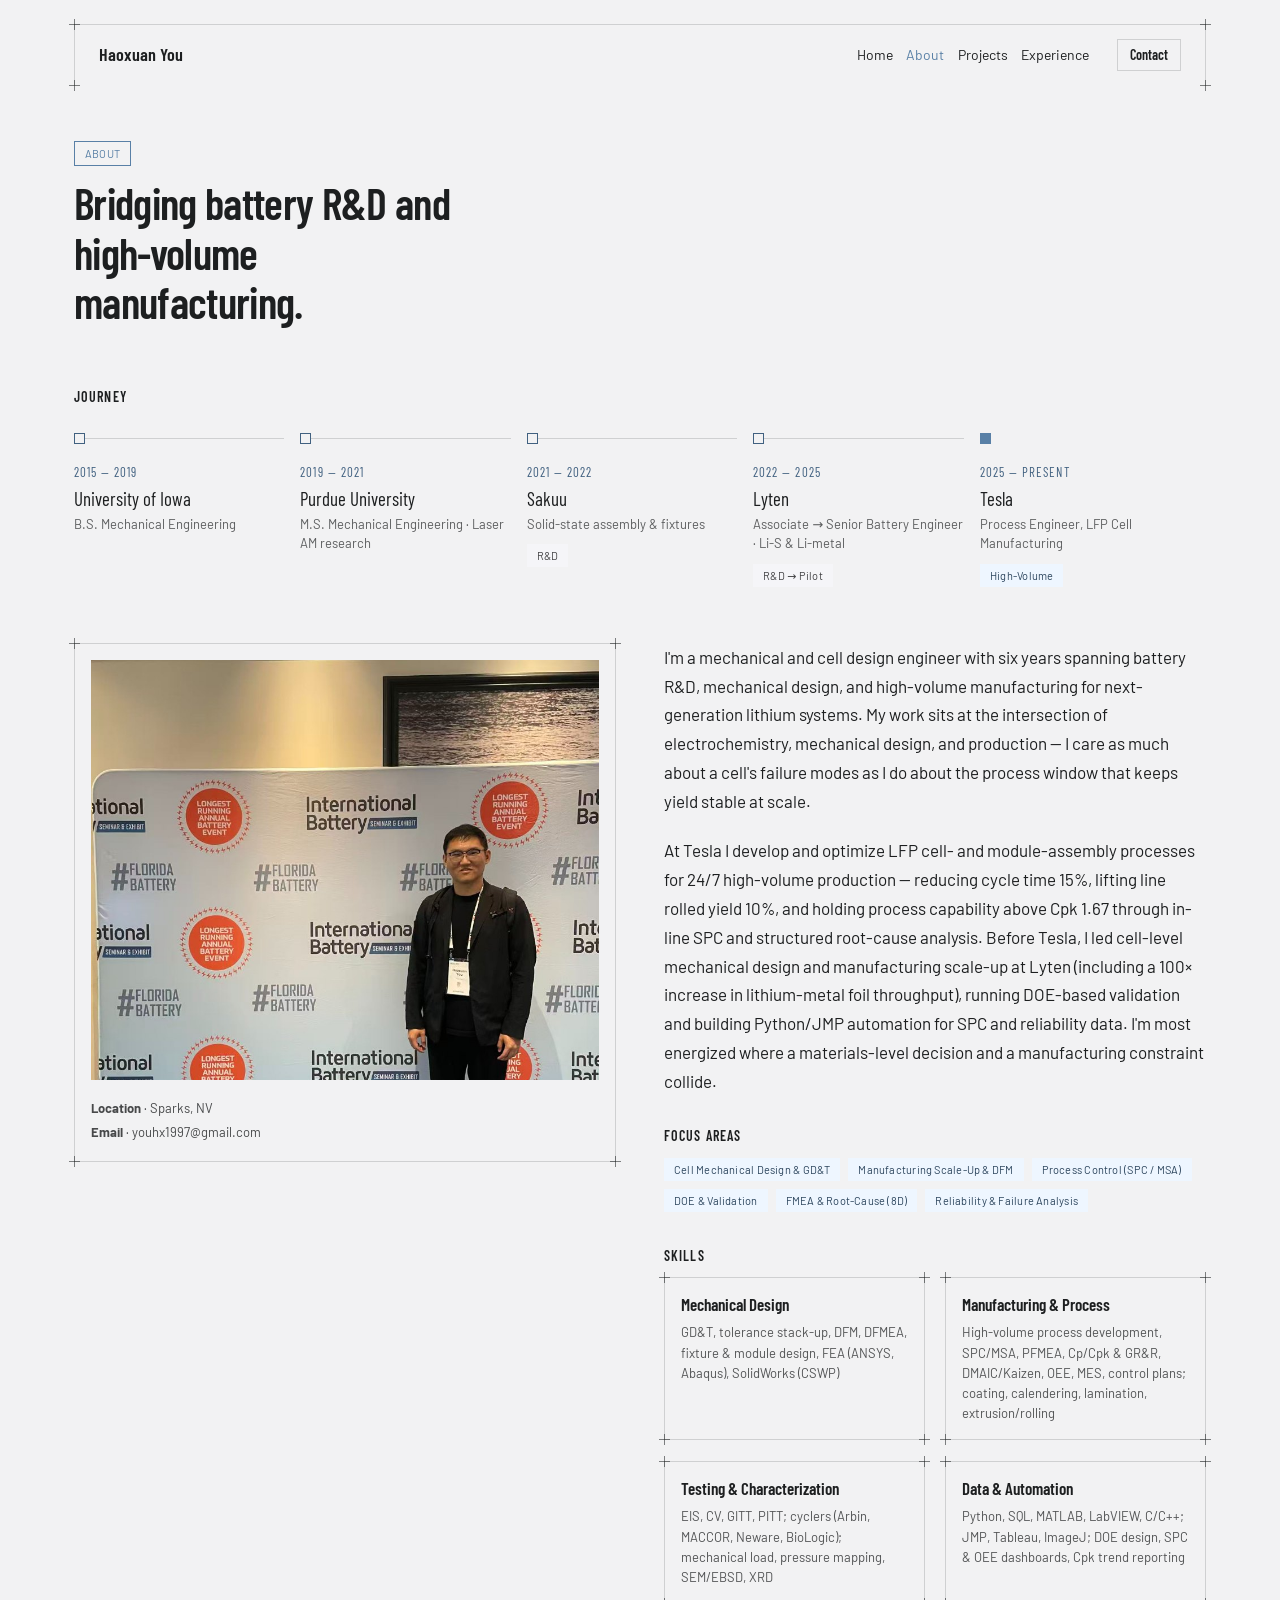
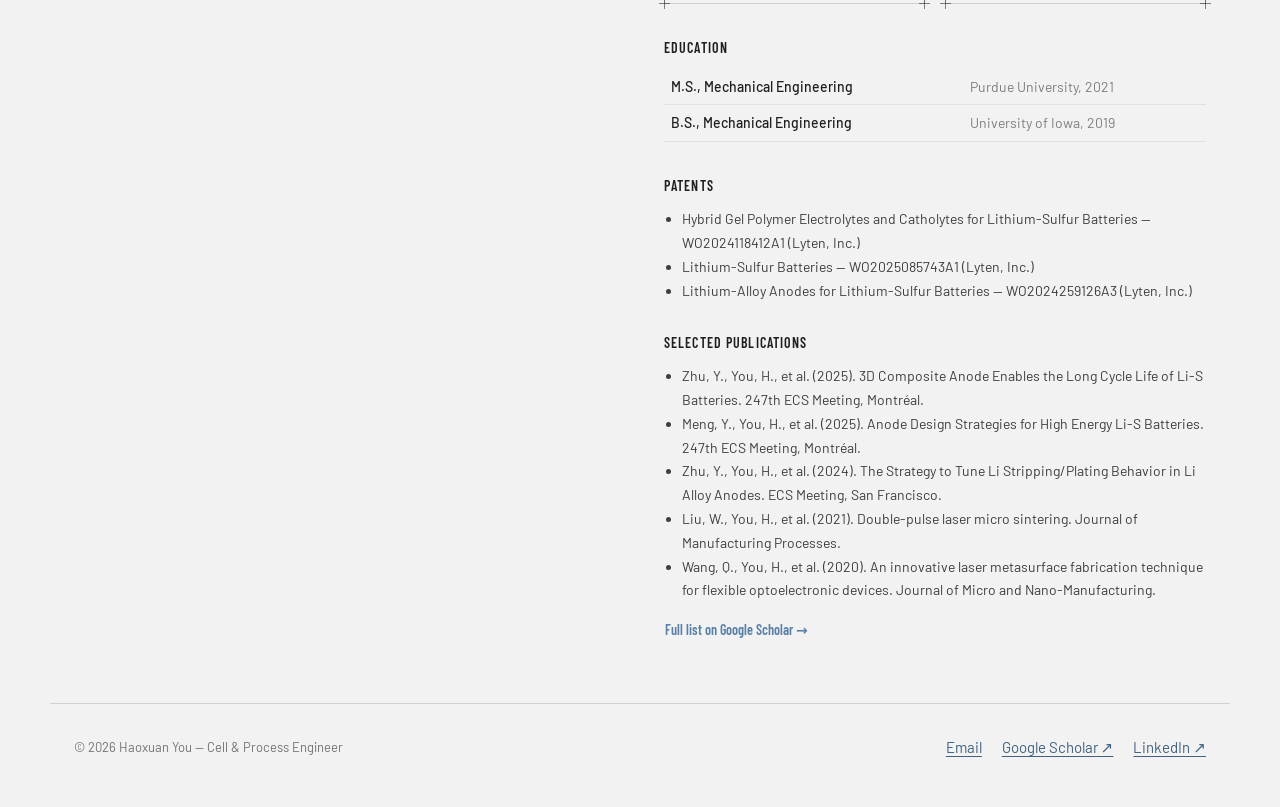
==== commit 4e5d1839: "Add files via upload" ====
--- a/about.html
+++ b/about.html
@@ -2,7 +2,7 @@
 <html>
 <head>
   <meta charset="utf-8">
-  <title>About — Haoxuan You</title>
+  <title>About — Haoxuan You | Battery Process Engineer</title>
   <style>
     * { margin: 0; padding: 0; box-sizing: border-box; }
     body { background: #1d2d3d; display: flex; align-items: center; justify-content: center; min-height: 100vh; font-family: -apple-system, BlinkMacSystemFont, sans-serif; }
@@ -373,11 +373,11 @@
   </script>
 
   <script type="__bundler/manifest">
-{"9506fc8e-ec95-450e-a9bb-b99803d50a99":{"mime":"image/jpeg","compressed":false,"data":"/9j/4AAQSkZJRgABAQAAAQABAAD/[base64]/2wBDAAQDAwQDAwQEBAQFBQQFBwsHBwYGBw4KCggLEA4RERAOEA8SFBoWEhMYEw8QFh8XGBsbHR0dERYgIh8cIhocHRz/2wBDAQUFBQcGBw0HBw0cEhASHBwcHBwcHBwcHBwcHBwcHBwcHBwcHBwcHBwcHBwcHBwcHBwcHBwcHBwcHBwcHBwcHBz/wAARCASwA4QDASIAAhEBAxEB/8QAHQAAAAcBAQEAAAAAAAAAAAAAAAECAwQFBgcICf/EAGQQAAIBAwIDBQUDBwUMAw0CDwECAwAEEQUhBhIxBxNBUWEUInGBkQgyoRUjQlKxwdEWM2JykhckNENTgqKywtLh8JOz8RglJjVERVRVY3N0g5SjNnWEw9NkZQknRlak4jeVtP/EABsBAAMBAQEBAQAAAAAAAAAAAAABAgMEBQYH/8QANxEAAgIBBAEDAwIEBQUAAwEAAAECEQMEEiExEwVBURQiMmFxBiMzQlKBkaHBFbHR4fAWNGJD/[base64]/[base64]/SoMyAHIGKpMTRGNIPWnCoIpBXFWQwqFJY0jJp0TY7ihSAxFCigsWelJpwgYpNZlCCKHgaURSegpoTEGhQoYoEwUKFCgQRot/[base64]/[base64]/AAplutS3HXao7AeVMCM3wNNMM52qSw9aZcetVYUQZVz4VWTrv0q4dag3EePCri3ZMkUk8dV0sfvVdSpUGaPr4VvFmEilnTJNRHXAq2kjGDvvUCWMg+FbIhkInFClsjZ/RoUxCj0NIpRO1NkkGsywHxovA0M0VNAJNClYpNBLBQoUWaBANFRE0WT5j61QCqI9aP5j60k0CaBQojQzQKgqI0dEaYBGk0rwpNABNRHpRtRAZ60AJpJ604QKQRQAVEetH9BSSRmgAdKT1oyfQ0XyxQAD0pNKPSk0AChRZPlQyR4fWgAjtQodaMD1/CgYAM0MUePI0N/[base64]/RNWFgxR0XOP1TRc3oaYmxVGKb7z0NASf8mihWO0Kb7weYod4PMUgsdWjNNCQeYo+9H6y/WgQ6KOme9Uf4xB86L2hBsZI/wC1QMkjcUePWovtMY/xsf8Aaova4v8AKp9aAsmUKiflCD/LJQGoW/8AlVoCyaKMVB/KFuN+9/Ch+U4P1z/ZphZPNGvSq86pb+Mv+jQXVrf/ACv+jSCyxoVWnWbYfpP8gKL8tW36z/QUBZaCnB1qpTWLdunOfpTy6xbEgZOfXagLLiJalxR+lU66xaoB1/bUuLW7XmG7Y/qn+FJlIuo0qXGlVsOrWpxhifjkfuqwh1Kx255gv+cv7yKzkrLTLK3izg4q0gTAG1Vtvq+kgAe1oP60sX+/VnBq+kgjnuoyp8RNFn6c9YzRUeSdEuetTooxt0qHHrGhAjlu5TnyEZ//AClShr2kINnu2H/ugf2May2s23InxJ6VJCbbg1Xx6/pvKDHb38h8u5P7s08vEEJ2j0W9ZvWKXH1CGhxdBuROSMHrinFRfMVCTW7lx+b4cuT6lZgP+ppz8ran+hwzIT6mUD/qqxab9id6JhUAbMv1pBG33hTH5U1psf8Ag2R85T/+TpQutbcZGgEfM/vAoUWG9AYfCkcvjRmTXmG2i8p9Qv73FGDrx6aXgescf/56motD3IjuKYYelSiNd6HTsepji/8Az1MyJro+7ZRj+skY/wDy1WoNj3IjOm3SmGT0qQ/5dwc29sCPDEf/AOeqK510g5trIAeJmjH4c9VsYbkMun9Gok0ZPhTjvreTmKy/6aP/AH6iTS6yFJzpgP8A8TH/AL1UosTaIs8J8qr51IyMfSn5p9XI3fTM/wDxMY/fVbNPq5Vve0zP/wAWh/ZWsYsznyNSLv0b6VDmiyOhpqefV8HM2mr/APjS/wAKrLifVCMGbTz8Lta3ijIndyD1BoVQtJqmf52z+V2v8KFOgLM9KSayBuJf/SR/bNNtNIT/AISP7ZpUM2OPhREgdWX61jTLL/lx/bpJfP3pxn4mihN0bIyIP01+tN+0RDrIv1rHll/ywomZPFwaKJs2HtEP+VT+1SPa7cdZkHzrIc0f6w+lI5lz95fmKYGyN3bjrMn1pJvrb/Lp9ax+Ub9P6Chyrj7/AOFAGu9utv8ALp9aSdStQcd8v1rKCNf1/wAKVhB4j6UAag6la4/nlpP5TtPGYVmD3fgQflRcyDxA+VAGnOqWY6TA0k6vaj/G/hWcBTqC3yWiLefMfitVQqNF+V7XH87+FJ/K9t/lD/ZNZ4sCPun6Gk4X9Vv7NFBRoH1m1H6Z+lJOt2o/Sb+zVFhcfdb6Gm3I/Vb6GiiWzQflu283/s022t22ekn9mqEBf1T9KGE/Vf6U6FZd/luD9WT6UR1uDyf6VT8qH9GT5Ci5F/Vk+lFBZcHWrYeEv0FF+W7b9WQ/HFU/dj9VqHdD9RqKCy2OuW/6kn4UX5bt/wBST8KqO5H+Tb6URhH+TaigstzrkA6RyfhQGuwHrHJ86pe4XP8ANtR9wD0iaigsuDrsAO0Un4Uk69Ef8XJ9RVR3KjrG1GIEz9wn50UUmWw12HO8Un1p1dbgJ/mn+tU3dqg/mjRq4ztb7/ClQ7L5dZg2/Nv9amwa1bY+4w+dZtLl0/8AJAf8ypUWqToPdsIP86Oigs1UGr2hHvc4/wA01Oi1iyHi+f6prIx8Q3UW35PtB/8AKzTq8YX8ey2loB5dyKiUfguMn0buDWbAf4wj/NNWEWt6bkZlb+wa5/Hx1q0e6QWan/4epS9o2uJj3LU//i4rJ45MvyI6HBrOmb5lbB/omrGDWNL8JGb4D/jXMF7TuIQQFa1HkO4FSF7UOKB0ltRjztx/CoeGQ/KjqsetaaOhk+g/jUpdbsP0Vlb4Bf3muTJ2r8VLt7ZaqfLuF/3ad/us8WADGpWw+ECf7tZPTzNPLE65Frlmfuw3DegKf71Sk1m0/wDRLr5mP/frjn91/i4DH5VUf/JX960g9sHFp6ayc/8AuU//ADdS9NMPKjtqavbN921uP7UY/wBupC6lbH/yS4J8uZN/9KuD/wB1zi4nP5YY/wDyk/8AzdE3a3xYcg6xL/0cf+5S+lmHlR3lr+D/ANAufkifxptr618bG7/6PP7K4P8A3VeKts65Ov8AmJ/u0sdqfFGf/Hl2R6BR+6j6Sb/QPKjuDX9tn3bK6H/yXP8As1Glvos4Fjdn4W0h/wBiuMP2mcUMAPy1f/IgVGl7RuJyf/HmoD0MpH+1TWil8h5Udll1CYD83pV0w9YpR/8Ak6itqF6T/wCJbgj0SUf/AJOuOvx3xLIDza5f4PnM3+9TD8Ya/J11u9/6d/8AerX6V/IeVHY31G+3A0K4+j//AJuokt5qjD3NAn/tMP8AYrkR4i1lssdYvST/AO1f/epqTW9UkG+p3J+Mj/71P6Zr3F5UdVnudZI20KYfGT/hVfLLrRP/AIp5fVnX+IrmTX2oSddQuT8HP8aZeS6Yf4bcZ9WNaRwV7kvMb25k1tif7xhHxZf9+qmYa0WOYIFHxX/frJNDcEZN3L9aR3Lts87MPUVeyvcyeS+y/ufyqpyz2658OZf96qyeXUVBzJH8mH8ajLbbbSsvwAoHTy/+PetIqkTYgz3v+UH1pl5r3/LfjT401h/jnojpp8ZXp0KyLm7PWXPzov748ZPxqV+TMj+ebPwpP5J/9u30pgR8T/5X8aAWTxlz86ljR1I3lf6UpdFjb/Gv9KBEPDeMn40Mf0vxqf8AkOP/ACj/AEFF+RY/13+lPcgIBH/tAPnQH/vR9Ks00WL+kfWlDR4c/db60bkBWZA/xo+lK5kxvOR/mirL8jxfqP8AWnBo8GBmJifjRuQioyh/8o/0RQ9z/wBJb5LVwNIgH/k/4n+NA6VB/wCjj6H+NG5DKgtHj+fl/sj+FFzR+Msp+g/dV4umxf8Ao6D5Uv8AJcP+QT+yKLQFBmH/ACkv1oc8H68n9qr9dLiJ/mE/s0v8lRj/ABKfSiwM7z2/68h/zzRD2fxD/wBs/wAa0y6ZGP8AFL9KWNOQf4pD/miiwMxz24/xZ+bZ/fRmW1A/mx/arT+wKOkS/LFODTwR/NR/hRYGVSe1/wAgrfE/8akJcRBfdsIm/wA0mtNHp2OgjU1KTR5XG0iD13o3IDLx3/KBy6Za/wCdDmpqa5cR4CadYgD/APRhWhTQpT/5RH/ZNOrw5K53u4h8VNJyQ7b6KNOKr+P7lpYg/wDwin91PpxxrMf3YLIfC0Ufuq7XhEyDe/jH+Z/xp9OBufpqC/8ARf8AGs3OJSUmU8faPxBF9wWq/wD4mh/2aeXtT4qXZbmFR6WUZ/2avYuz9X66nn0EP/Gpa9m8TY/74zDz5YR/Gk5QY1GSM2valxj4XzAf0bSMf7NPL2pcafo6pOp8xDH/ALtaqLswsmA7zU7r5RqP31ITst0sddTvfon8KlzxrsqpGMPadxs5w2r3fL44WMH9m1Mf3Q+NT11u/A88j+NdCi7K9H6vf6i/wKAf6tTouy3h0fel1Fz6zqP9moeTF8Btkcwbjri10wde1EH0kYZ+jVHPFvFUgPNrmpBT5XDj/brsK9mPDI2Kagf/AMZH7lp9OzHhVR/gE7+r3D/uqfNjHskcSOucSMcnWNTYH/8ATZB/t0h9a1sg82p6lzf/ABr4/bXdD2ccKgf+Kmb43En8aA7PeE1G+ioT/Snl/wB6jzY/gNkjgDajrTbG/vMet21Ntc6ox967uW+M7GvQq8C8Kxn3dEgB8+8k/wB6ktwZwyv/AJktz83/AN6jzY/gThJnncvfEEC7l385mpJW+PW7b5uxr0M3CHDXhoVrn/O/jTbcJ8Or00S1H+af41X1EPgnxM88m1uzubkb+OTTRsbhjvdD/S/jXoWThjQh00Wy/sUweGdDz/4lsj/8sUfUw+A8TPP5sHzg3Kf2T/GmzpZf/HRn/Nx++vQJ4d0Zemj2Q9O5FMyaDpHho9j/ANAtWs0fgPEzgf5GYdZY8fA0ltIHTvl+h/jXc5NG0xeml2Q/+Qv8KizaRp3L/wCLbP5QL/Cr80fgfjZxb8jA9Zfw/wCNAaNED/OEH+r/AMa62+maevTTrT/oVqPJY2mNrOAfCMCnHLH4I8cjmA0ZT/jl/sChXRGs7cH/AAWH+wKFV5Y/AbJHPxoXL1Zm9MUf5DH6jmtiyDwApvBqLLMmuiZOwI9DS/yEPFTWnKAnfrREEdDTJZmhocX6h/GlfkSIdI60PLnr1oFQOlAjPfkRP8mfrS/yLH4x/hV5RYz1oApfyND+qKP8jxAbJ+FXBUDwosCgCqXTEH+LH9ml/k2P9Ras6HLmgCs/JsY6Kv0ofk9R0A+W1WmMUM0AV4sV/VFA2I8BU870RGKAIHsPpRG0FT6Qy48aAIXstEbQEbipmKIg0AQTZjyFH7KB4VLosfGgCIbYUk2oz0qYR6mknI8TQBDNqv6ooC2Ufo1Koj1oQmRfZx5URt18RmpRJxSaYiN7On6tF7MnkKl5oZoAi+zJ5UBZKfACpVKRMUWNEUWC04NLD9CBUwDfpUqNdqLGVy6IW/xq/Q0scOSP0mTf0NXESjA61KjXFLci4wvsoV4Vm8Joh8QacHCM7H/CYP7JrSx5qZCCaxeR2WoL2MuvBFyf/K4P7LVJh4BuHHvahEu/ghNa2NcedSkCnr1qJZXQ/AjHp2cuzb6mg/8Akn+NSk7Mi3/nZP8AoP8AjWwjTpucVMgGOufrWUsshrAjGRdlcTff1lh/Utv/AO6pEfZLZk+/rk+P/hR/vVuI/CpSjNZ/UZPkuOFGFXsg047/AJauf/p1/wB6pC9jukeOr3Z//F0/jW4VfSpA2qXqcnyV4UzBr2O6IOupXx+CIKX/AHHdC2/v3UD8Cg/dW7FOr4UvqcnyJY0YMdj3D4/8q1E/F0/3TS17IeHFG82oH4SJ/u1u6SxxUPPk+Q8SZhG7KeGV/wDWDehnA/YtJPZlw0v+Juz8bj/+2trJ16VHk601myNXYeJGMbs44bB/wW4/+oNNHs84bH/kc5//ABl610jMPKo7knqBTWbJfY1jVmWbgDhof+RS/O4kP76T/IXh1Oliw+Mzn99aVs+dMv0rRZZ+7G8cTOScH6AgwNPz/wDNk/jUV+E9CB209R8ZXP760shqJLk+FarJL5IcEZyXhvSEyFso8f8AvG/jUaTRtMQEJZxA/M/vq/kzvUCZTkmrjORDgiil06yU/wCCR48MLTJsrYDKwRj/[base64]/[base64]/6IqJJEcfdFWUinfaosinHStIyMiuMe/[base64]/WuFH76abiDSE+9rGnD43SfxqtjFuRdc49KHOPSqF+KNCQb67pgPrdx/xpo8YcPL97iDSh/+Np/GlsYriaIuKHOKzEnHPDEX3uItMx6XCn9lRZe0nhCI4biOxP8AVZm/YDT2SFcfk2POKV3grDt2pcGIpJ4ggPokcjH8Fpj+65wX/wCujj0tpv8AcpqEid8Pk3/eDzoc3rXPW7X+Cl/853DfCzlP+zSP7svBg6Xt4w8xZSfwqvHJ+wb4nSOehz1zL+7Zwiu4Oon4Wp/jSW7b+GQfdt9UYeYgUftajxy+B74/J07vQKMT+QrlzduHDo6WGrt8Io/9+iXt10FOmlasflGP9qjxy+BeSJ1QT5pyOTJrkx7eNIP3dE1N/i8f8aSO3vTh93h6/P8AWmQfxo8cvgPIjsiufI1ISQ+VcUHb7b4PJwxcE+GbzH+zQH2gZOXKcLnb9a8P/wCbpPDJh5Ed3hbm61OhXPTeuBR9v162CvC0XzumP+wKsIe3XVZ1Aj4atRjzmdv2YqZYZIflid4jIBwevlU2JDkZB36Vw617Zdem5QOHoFz+qjt/+UFX9l2j8R3Bz+RJuU/5LT2bP/29ZeKXwaQyxs7BCpPhU5I8AbVziz4w4hmUd5w/q7f1NOI//KGrm24m12cgDhjXM/8AwwT9xrGeKS4o18iNvGuBk9KnwJnoDWSt9e1Vtm4f1JGHUSTwx/tjqwi1rVlBI0z5SapAMf8A2VZPFOuh+WJq4k36VKRKya8RaoFGbSyT+vrFqP2x0l+Lb+PZrzQYvR9ZtM/6tZvFkfsHlibVU3qQkLE4Kn6VzmXjG9B317hqIf0tag/diq+64zuUHK3GfDkbemsq3+qaS08/gPLE62qEHHKc+WKc5Gzup+lcLu+Op0GG7Q9ARcf4u+kf8Vaqibj2NQc9pen7/qXFycfR6r6WXwPzRPRZiZ+in6U01rKf0T9K8u3XHmnhzzdp8gY9eSe8x/r1Xz8d6QmS3aTeyE/qT3f73o+mn8B5onq5rWUn7pz8KQbKb/Jt9DXjq57QtHBIPHOsP8Lq4/e1VM/HmhAktxXrMnobuU/tNaR0cn2LzI9rNYzD/Fv/AGTTL2U/+Sk/smvDFzx5oDMf+/eqMD4tOT+6qm44w0FwcX9+2fEz/wDCtI6GXuRLUpHvZ7C5xnum/s1GeyuB/izXz9n4r0HP87esR5y9fwqun4m0NzkpKfQvv+ytvoWT9Sj6FSWc46piostuV6vGPi4H76+eFxr2jy/ct2+b1FbV9Hx71ovN5giq+jkL6mJ9Cp3gQ4a7tVPkZkH76rZr2wTJfU9PUDqWuoxj/Sr5+Pq2kHPNZRN86jSapo4zy2EJPqx/jWkdH+onqInvufWNIj+9rekD43sQ/wBqq+XiLQV68RaID66hD/v14ObU9P8A0bC2/H+NN/lWyzgWsA+R/jVrS0ZedHutuI9Az/8AeLRP/wDYQ/79CvCJv7Ine0hPwB/jQp/[base64]/2/EnhbTebdTfoCPA+49efru2tEVGFtHklt+X1NehO38f8AgrpX/wCEU/6t68/ai2EjGPFv9Y13aZfYrObK+SFmDp7Ohou8iB2gQVXyMwdveOxNJMj+bGunajDcyz9pUf4lKL2gde7XPwqr7xvEN9KMOx8GopBbLH2rmG6JjyNAXRHQKPlVaS58D/aoYb9X/SopBbLMXbDoE+YFA3jkdR8gKrNx+h+NDfyH1opCLEXrjxH0FD2x/wBfFV2/kPrQ38l+tNKhUWXtbr/jKMX0mNpD9arAG8o/xoxzD9SgCxN45G7A/E0n2lj0kQfOoIDHxX6UfI364+QoCict03TvV29aV7Y/+V+jVXgH9c/Sj5GP6T/JaBlh7eR1l/H/AIU6uqyLst1ynzGRVUIznrL/AGacFvI/3UumPpH/AMKaAtk1y7UbX0o9VY5p1OJdRj3TVL5fg7fxqpj027kOEtL0n0Q/wqVFw3q033NM1JvgD/Cm6YiaeKNUbrq2oH/5j/xpLcQ3zj3tT1Ajy7xsftpUXA3EM/8ANaFqb/DP8Kmw9mHFs2CnDeoHPi74FTtiNcFS2szOfeu7pv6zZ/fRi+5hjvJgD1A2rTR9inGcwz+Q44//AH2oRJ/rPU2LsN4t2LjhuH/4jXrZcfH85US2otToxftoUneb5HelC/jGDm4z/WreR9h2vOfzmt8BQ+fPxJbnH0epcXYRdBcz8cdmsPo2vxt+w1l9qHvOcflRFJwJ8n/2tLXWTjGJSPVwa6P/AHF7eAfn+0ns7Qf+x1HvcfQVHbsn0QNyy9qfBCn+iZG/YtP7Q3nP21PvBuGx5c9IbUyfFx/8w10FuzHhqEYbtY4UB80tLlv2R00/Z7wnEcntX0Rl/Wj0y6P+xR9obzBflFyMKzD15zSVvpEyQzb9ffO9bz+QXBB+/wBq9nn+jot1j9go24H7PogOftS5z491oc2PxIo+0N5z9tQkY/ecf55ptrx2O7E/FjXQn4U7NY/u9o+pSeYj0Ij9r1Gfhvs2DEjjbXnA8tGQZ/8AtKfAbzBSTk+H4mmvaGHjW7fSezlB7vEnEMh8hpsYP+vUWXT+AFXC6txJIfI2sS/jmnHbZMpWqMd3o88fKi7wfrH6Vq2teB1Hu3fEDehWMZqNKnBwOI/y4w8ctGP3VpvXwZ1ZmGnGcZ/D/jSRIvkfmP8AjWjI4YztFq5HrIn+7Tbtw2m6W2psfWVf4Ub/ANA2mcecA+NH36/06vGm0D/0TUPnMP4UjvdDztYXeP8A35pqVjSophIp8X+GRQz/AEJCPiKt3l0jPu6dcn1ac0hptMA92xmz5GY07QFXt/k5T9KRzAH+bkqya4sP/QJP+lP8aT7RZk7WkoHkZDQC4IPesOiSUKsO+tP/AET/AEj/[base64]/wAE9JP/AOsk/wCrevPWo9Ivi3+sa9Ddv4xwlpWf/Wcf/VvXnnUf5uI/0m/1jXpaX8EcOX8igkP5xvi1KAGNwd/Kmn/nD8WqRyDkXY/Kuo5xPIvk31ocqeHN9as4tKLW5lN5aoo3AcnJ+g9KRZ6Rd3jHue4ZR197cDzxQMriqDqDQ5Y/1TVjJpRRmHtkJK+StTsOk97AW9ut1YfolTk0DKkLGf0TSuVP1dvhUoWZaQj2hAo6nlp72GFwOS9PeHYKYtj9KAK8hPBfwouUfq/[base64]/wCTryFuU7S3AUfHfr8M1Al4VkhtTI1nek4BZTEQoB6ENnegCg726xgTSfNm/jTZlnBH53f4mtRp2n6QqTC7sLqViPcCcqgfH3qKz0m0aVhLZF4x7wUxJzfMqc4qdw9rM13kz4Blb6Gg6Ftmcn4gV0r+RK3sNvc2ulR26uuQ1wQkTfM9aTf8JRlSwttFgmCYxHcF8n4KMA/GnaDY/c5qsaDpj+yBRlY84ITP+aK6BddnF3DGrMlsrgBjm5Qg/AKMmpencNRQWbRPZWU8srYMskhHd/DCbVG+IbWc2CxjIBTHxFGAvgw+TD+Ndr0vs51mWwNw0DyWCDnUlueJM+P3RkfOtGOxWTiDTVnW+0uwndOaONwweYf0VHT4mjfD3LjilI86KwU/[base64]/f8AtpIETlP5JFoj82N/dkJz8RUvPAPDI8jR2Vy+MW0pB6YWn20y7Ub2zqp8yv8AGvSOmdiejanfXKnWtdtbVD3vtJS3kAzsodR4k42WoCdhcl/qEtrZXGpX0kQ5ikqJE74ODhSKvywLWCVHnj8lXpRnFlIeUEt0PKPPrSYrO4lk7tI1Djlz7wA3Hxr0vd9jvsGvX0NrF+S5QmVW+uBkAAZ8MnfwxVb/ANzlqWqWa6lEt5fwvziI28TSIxXwOFBAPnS80fYFgl8HFbbgLia9crFpjAD9KSZEU/Ak0q67PeIrNczwWiNn7vt0ZP0zmuzf3ItI0C/sW4h9oljmi5mtInkjCs2ygkDbffbr51RcR9l+i6FbxS3Gn3hRNp7uO454+Y9F95QAwGPE0/MhvAzlh4Q1QbMbNH/Ue5Ab4/D50zPwxe2sZkllsmC/eEc3OyjzIXOK79wj2UcHa3wxJeJFYOQrTdze6isbbbcpcAcpPXGcU7pvZMbiyg1XgrRtKmZz3VxZDUvaHTrs4ZgMbeB8aXmQeE4TBwJqdxatdA2wteUOsvMxUqfHYE/Wjtez/U9Qs5bjT5rS97skGOISBhjzytej9c7D+JNQhtrs2fDmh3ADGW0t+/7zqB7w5nBA9OlVcnZTxhp1tcpq3EOlaQkb/mRNJIO+XJwy8vgdvDNHlTF4zz1HwZqhdEnFvbSPuEk5ix+QFO33BF9YxW7yz2y9+3KoZJP93b416N0fhrQtFV0PG2nXOqMczvPHMkrEj7qFmBbp4Dxqy1bsxTi22kmOsSSaZFyDlsO8ZkfwyhTmO/qaPMuifGeZ7ns91WzYNLLbLbsBiZkcL8M4/Glw8A3M1tHcHUbRYpG5V5IJH/ECu9p9n03s6M+tXg03GXEqyKSF3I5WZSPpU3TuDY7KO40Sw0yKeL3ZFuzctzx4/RwwGfgM/Gn5ExPHRwROyq8kXm/LumpnoGhlB/ZQrvS8KXluix3Wn6wsoH6FujAjPXOTQpeT9BbTt/[base64]/LTMdPp1FZs1SH41zU6AbVDhqdEMAVEykiZEMCpcfX4VGiqTGN6522WSUG/[base64]/wDCkf8A1T1521PaGL1Z/wDWNejftDL/AOB+j/8A4Vj/AOrkrzrqqgQw/wBZ/wDWNerpvwRwZvyM1KPzp/zj+NTE3VSdhiokv84f879tSdxCvwrqOYmxwl1GwwfMVKWIImQhPhnBNW1razS2UPIisiJn3thn99SRp7TlWbu45GXH5qM7+mMYoNFBmc7hubAj28yaL2fmJHNj0A3rWW+hxwLMDJFLOgy0fPy/jUGM2KzN38ccPJ05mbJP0oHtK62tSkfexqXK9VMJYAfHpS4poJXd5WWFx90rHnHyHSpFzcy2arFbXpe0Y83d8pAJ8vOnQmnQ/dnhKzDLxmI+78GPjQTRWy20T3XJG4kiPVxufpU6VJdMQsscyxyJy80luNxUxZtImi7mIyHfPOsPvg+h6YqP7QTN3F7cSSQOeU88ZZgPPFA0hqOSw7gK0pjLdRyfe+JorPUxZc8cBh5mHvLyKw+IJ6VJNxZx/m5Xklih2i5UCEjxz1/E0/dao0kY5bISR4C7BV2HqP40Cop5Zg0vNGp3OVKsCfnSu9uLljPcl+7UcoLbZPlVvZjSUb2gWE0nIMlEPU+fX1qzguhqkLRi3c5b3O/[base64]/c2ltC2eUd4x2z5ZxSbY6Q7/I+XTkaRtesAiDDvErFh8sVEu7mSKJI7W/knhcEFJY+XJ+GP31otOjkngRHtYbOQj3Z5lbkdvXC1aRxalaS99dXWh3YIwsLzco+YH76zbZVmf0Lhy71gqkk0MbovOqSyqilfTJ/ZWw0rQeH5S1xeBYZIl5RF7QSobzzg5+GDWctbuy1TVpJ9QWW2k5eURwQl48j9FeU9DjyqXHqelu0/caHG+xZmuJXwmM77EfQ1nbGi+1Gwsp4EE+tIgz7iw2kZzn1VVP1xUebh1LeHnitpzGyke0Slh3m/wCiFGD8iad0e8F1Z2UFpC4uncmVZ5U7s+AVSTkVorTSdUjjmS7u9SWzjY89tBEWjXx5QV2PwqW65NUkiJdWd9BoMTSsunRSoEigSPLTBfMgZx/W3qw0bXLzR7D/AL4a3eQF1wI42WTI/UKMMoceIpY4/fTFNmb3VTbxEnuhEsJAxkDO+MH0+lJ0nUlsLOO6dIPaLmXmJuNOMjf5pz7w+Q3JrnfJa+UaHTO0bh6DSbjTwt/ZtMjR95GBK2G8c52JNQND1rhe2Hs80l9qM8rH33tFdhnyy+/rVjJrHDmoWj2+s6ZqfeggiWz08QnPzc0Y1TRJiLDTIbOGFuXnfWbMhtzj7ydAKW1GqjJjct5rupXFvDo8NlcxXA5AzWSxvGPI5Bxt45q4suD7619ok12F768vAPzcNql44x0OSyso9MYpN7Z/kxliteGra2vY/dW40UtIs22AwVhnxFS59T1fTbWOSbXNQUKPztu6GByBjIQ+P1qKNFDjkw+tcF6zqOrvK3C+oLBGo/wfTxECP6oYgD4Hzpa8HXUcLXNxwfdlEGO7e9aOSU46hOUk/LaupaHq17rFqGiu9ShbLyRQw27OWXOys4Xf6mqPXNH1J9TOoNHqhLDDxvA4Az1CkhsDfb3RVWx7URItV4W0Ce2lTgC9WxiX8/JdQe+H8OQuegPzNXR1FeL7ZL7QOGNVttLjkxPeKzZUDBLCMSjmP16Uj+SHGKcPrZWstjHZ3RLv7btJb/1GkOQfUADas7LoOqTyM112h6jplpZ4RTdSFFff9Ao+D1O/jTXPYmkdJvtLluLfToIdfkXn/[base64]/Xz3qlMetXtS6IcjU65xRp/A0UcWo6Dc2d1KSzpqFlJJECdj3cgGGVcDbx286w2o9qOp3U9lMvG2mQ2MUwzZ2WmSQp3eehITLbZ2JxVLr19r1132o6xxBpV13Q/MwTXzXbHOxCpzN12yMiqHSOOb/AE60utMsZdOjj1FlWVvyXG8j7j3OckEL6VSxmLnzwdO1btlW10OOE3nDWp3cTMYVeRi4jO+GJUjmHkfLxpjRO1e81y2Et5r1jpsULr/e7xxzSyA+EZeLH7h51B0+7/khFNBeWfD9xZ3cnLcJc2fdliB9xJkLLsceJ69B1pu50vhOZLi9i0vg/TGVOVheXUt6wyRhlVGxnfoQapQSJtm41/[base64]/aF34Q0Yf/rWMf/ZyV501gYgh/rP/AKxr0Z9oUf8Agho//wCFo/8Aq5K856xvDD8X/wBc17Gm/[base64]/LK5lzsyvtt8qltrFvaxj2O0RWb7/OOfJ9M0u+stPa4K2F4JY+bA9oUiQ+mKYfSe5ZzJKihfvLyEMPrQSMe2315LmKXuz1JQhFqQmoyWztFdKl4oOffckA+hBpE2n+zxI5njYOdhEyty/Edc0zFZtcylYEd123OOb6UASL7iCaSaNrYdwoXl5V8vLNRVvZZ+RF7tGQfe6N8amPpF1kNHbv8AexlgAR8BnepdjHb2rzR6hcG1bl+6YlkZz5A9KAI8q6iPZ8X3fd4vOgVgeXHn60m69sugO+u5ZgCMF9lX6VKggubXUI/Zri1RGX3JpVTlYH671KTT9T1eUqzWUbwBiJHwmR6bYNACX0m9s4UzqUbxuM8sExwPj4VJhs763h72PVYJVxkxCYM4+R8Khz6PqkBC+ziZHXmdrcgg/HAqZo+g38lnIx08FTkruFcHw2PhSsdD0IluLRnmvhbFTkQsxBf4YFPR3zSxpblpBaZ52LnPKfPYZIqdb8F3Ewil1Cb2FW2InBUj1GxzUy34ca41GKBlmmjmPd26wSF2PxGxHhUtlJWK/kvFfWjNoeqzajIV53hKcpA8SATk4+FVukaDHdai9pdJMCiFy5HJ3X16/WtZJwPpWgxI2oTywTu/vPcDBiHqobP40ekaFpF5qKp+VkFsAQGDkI/[base64]/ksrQANKLeS3S4I6nLsSrH61ZWdvBrV2bm41b2ZdRj7iFjdQu6KPACI8ibjqwz8q55Nvs6FH4KqyEFjrVs/EOhC4VRl7lGMjKQOpEZIJ8SSKu7T+TWr3ftdvOh1EAn2QrM0qY8eRgObO5wDWS17VZdC1AxS6/DqAQchitLhQ6HoMsqEA10CPjLhC9trKfV2E99EBCJnuRLPC4H3gCq5H1qHwa40kjH8TaXYPcy3JXXHMoP50wHGfIK4XbIPiTUPRdJubK3vruy1n2dII8utw8luCxOwPLlcjrjNdNuuLeHL+7n9t4tnteRQ8QMiYI/qqh/bVTp+t9ntrqFwtzq2qTwqTKLh5HMMjnYjlwRnHiRUplPllXZcd6/qstvHqsmo6jpMUixFrPCZOP1wBnfB940ElvtXWeaHTNbvIICQfar6OFFXPRsJnOM9GFa/[base64]/VTIB0Dcrxe+OviCaiar2Zcaanp5FvwzoFlyvlmiljWVc+BHOQB6Y2q4tXyZTb9hzibVOG9Ti06FeLINTN4IzcKVMFtGUAIM/uO53Hn8a1j2UXFEdg1ho/AaSxx8i3RVpEQA4wIyq75ORXOr/[base64]/[base64]/ecxSnJ6ZxgHoMjPTpSL3XOHn1CKbV4Nflk5ABFBZXhjjxty927bH1GDUDivi7gezuILN+ENfvrsYaK3NhLEXB8DznLdfDNWlJdjpUae14t4IOnJYXuuaek0KBHha5DsufAEqCegyay952k8MLfoLL8nRdzzwpcd6qshO3MrZ/DBzWduu0fT7J4XTs1sdNkCsZPyxp55WQEYAYptkY3rK2/HPDr68b227ONLCyPhYIpmcsx/[base64]/+Fk/6qSvOGsjEUPxf/XNekPtDbcI6IP8A9bJ/1UlectbH5mD4v/rmvZ034I83L+RlW/nz8/21IcZiBwOhqO38+fn+2pLEiNceVdJzs3ulfk4wxEzR/[base64]/[base64]/WxkVIS5uZJI7ePUoZnIyYoSVCgep2rLzO8UUkPss4Rjt+ewp+IAwTQTvlhDiyn7mNsM5y659TjAoCjSafKkd5JJ+V1gfmIK3BLcwz0BAOKuH1TQVkWWa91Bb1Dhe4YSJnzGQP31QaPqhhKI2kRXSPlY1ZgGVj4ggdcnIzVlHFDZXhnvrm4srqI+6jBXY/[base64]/NzKxWbm8+bdduu4FZs1jJPgiw8Ia5GLa61dGkiClY7ZY4pW38BExUY38DUPVOC9bnuoxa8N6iIV2QrYrGx+OGIJ+JqdDrM8KtHb8UyrdxyFYIhgLyejgYNanhPUtT1GT2c3OqwIx5GZInnd2655wpABHrUORe1GT0zgm/ii5rrha9CRsWMs85hLD9Udc/[base64]/UnYVp9bseItU4Xs4ptEtWRBltQubjuBgHOGiYgc3XffNQdRt77RYYuHdF1o3l3Oea5WwaQhHzglmDMegycCtFY6FxvoOoNqWqX0txpMMP5yS9CzqMj3SsZkByDjfY+nhRY4/qZ9NW42l4WV5dd03TNA5BFHaiABRvgKAEO+d+tIsDqul3ff6rxXxDZwuqr7TEjlMEe6DucD0x4VvBwdacVXWn6r+UBJdoe8kWVjBG4I2AAyBkkZxg1ZTaBxPd21w/sHDRtBlEsZLp2jPkwcAnPyGKN3Jfucq1dNMg027ePjG61m8mVZO5VLiN3HgWOOTIGcbVIsLDiTULe2e01Ti0aiYgLa1mE6RchxkmVyFCjbp5eNaDSuHrO31c2WpQWekX0XvCKyvlnLbHH5uQZ/7a2huLTU45tPuuL4cxxExokMazRL479Bjy8MVVjasyHDN1xjZvcQ6jDpJWJD7PLJC7SSSEbFZChBx401e6x2ya8002li6tLSHrzGBCfDY8mSPGtbZWWgappare8SrfafEpHeXUpLv8BkY+QqDYDhqy1EDS9XvVkyY1hjhde/bphpHBPKPTGKlyS7E42qMDwtdcX65ezpqHElxdxQRkcli/wCeikJwvO5iIO+fdJ38xTjvxRbzz3UfE+uaommt/fWmjTWh5l3JR3TGRsd8GugwaPw9Y3E1zYR6jFcM6icWQeZpZRnfmB3x54qn13iPVOE0k1m04S1i4vJ5e6RrvUZ+ZgPHulX7oznr40lNPoK4oy2hcY6eumavfcF8G8QRajdnvZEEUNzbCTJPNkkt5+ANVumcS6vpuvLMvZvfPrV0jSs7SsFlGfFAQhxt4mul8N9oN/rulCG70m+t7lrdJVa3i5e7kzjuyWHqNuo8aZueKr/Tv+850K8uL67DGC1uZu6uJARu6siEcu3Qb+NVuYbUZzT7jjniKSW51PgVbHS0wphtOWGeUjoCTJsNz93rU7WLPUbnRbmxtOCrONLocha77x40Hk3JzHOfUUd9psz6Eb99G0iG4ttjI2qXk1zA/gn5qMMTv4HG9UOharrouEddQ4BsGDcskjy3T3BcjxSRgSfiaA2mbh0DtR4f0r2Cxh0WW2bnHcvCkoIzgAF/ujfoT86RoHZb2g8OQXN/DLZi8viHktDBbvbxnPQk5OBk7J+NdVukvtNs27nT9Lurm5915LCzdlk8clhnlFYm94Wk1N7iKC31mRFQuLcuLa3DeRcLzYq1NomUTSafovaDLpV5b6rrFirSDCLb2Koig9epJbx64HpWXtez2bh+/fUHFtY3oLNFeRskDScw3U4AUD+qM0ltO160jkWw4e4YW7WPlCe3SyswxuPeQZPzqXoGn67p9uXm4W0t5EB5+e4ZXH9XmHT0zTWSRO1kXUp+GNW0+LS+JuItAutQK4dJ7tCcZO3MWBA9cCqXStE4U0PWbFbLT9P9tlDKkttee1oG/RAy+AT51leIuEr3VtQnVezqz07vWZ0uHvBAC5I5pH9/025R59an6FoHFSXXsk7yW8J9yK8E/t0JGd+TlQEdPE4HlXRFcWZyj7j+szWl9qE0txw9rU8gJXNnEzouDjGQ2Cc5PzoVaS2/[base64]/[base64]/JLQfXV0/wCqkrzlrX8zb/5/+u1ekPtFbcJcPj/9bp/1Uleb9aGILb4N/rtXt6b8Eebm/Iyr/wA/8j+2nmblWPPQ7Uy284+B/bUkgd2mRnI6eHhXUcxubeaS4tLeF2lhjWPbCZBPwps3HdN+ZuD3ibdQvN5jpV/olzfvocEYgkns1UEcpEfTqOY+FPyWszyAx8LRSRHznVz9cVNo3iuDKNMwkE11pxCt1cxFif3UGeCILJZNcwqTgfnghz/CtPq9xYGNGl0y7ilGAIQTy5HriqO4k1RmEkVtLbw/ogRgj9lFooevJtSmWKG6jueUHeSFuYsvqV2+tVVy/sk4Edxdo+/K07kEfIVc2M2rKjNFI4z/ADnMRGv44pqO9soJz7TaRyeHNDMe8z5b0Jiork1acyxmRopXJ95njUsfgWFWUSS3kxe20q4ZCcPNGnNzD+r0pyG8tLe7ja/tpmtuqK8ShseW/WpWoatZLcJNa2Twr4dxcKG+gG1Ow2j+ncOau7sgT2W3kxiWeBCUHpvmrLX9CvoLZLVLmWZfvKxURqfUHNZObXi0rJ3uoyjOSJJiakWXEt3ZRS+zR3k00mwjdnIA9PCkFByxRWtjGt9cW/PH92JWJIq44Zv9Ltrplm4i9htZ1w0cUZPMfDm2x4neo9lrepOxkuuH7G7Ph7QgBHoc71obE2l6B7TwHYJK3jAiyM/wFJuhpDdrpuj212Ly340tJZEJMata87Z8NxgZFNah7Vqckbi5bU7hwckaaFU7/pM3U1pzJplhGi3Wmy2JhHMFkHdkDyHKKkXGtaVrunNEOHuIb+NF/nrInA+orLeytrM7ZLq+nvbrdzvpyoeWO4hdAyqeowvh8avo7U3Md5O+uy33uYVc4zj0LLn5VSXDaTqCw25sdf09AOQF7JGI9Sw3PwxT03Zxb6XBb3k73V3G55li7go4HUnDLj8aHKyor5IdjpkKXiXcUtjHdr7yR3ELSBj64Y/ia0j8Z67GLtLrSdPYyABFEbRxxY8QgPvVaaNwzwTqqgj8o2sijm/PyBIvoP3VMfh/hrV4VtbXiHR5DC2/[base64]/hS0srOycyOkRYID1wd9/hW4ub7WtL0porvh++1JZ/dkluNVElvg9cE7is68nDWkzi2bTIYUdVaVIOSbfPg+RnbbdahSHsY6+mcW6JDDfvqthYtdN3qSc0KIgOOgKFiR+6muD14nvdUe+uLmzv1lcOWlmYhnGeoCjOPptV5cTcPW+o2Vnc2ltZ2lyCbWV7a3YqfBSWbA/CtOU1iSCL8kcSwxsRyqDDChA8sgEfjipnOi44/cw/[base64]/IGrWRpCaZ55tOM9f0UxpbJaQHc90unQcoPUkZXY/[base64]/X1NWmm8W6vqF53idomnzySnItL/[base64]/tul28MTAxzR2kksy48cEhc/LHpS3IVMVHHxhHaQm60fRb1yDzXum3r2hTwx0OfiDTVna6hJEzxSXwcEpJFfai0wPqrchFSra1vtLngNxeaxqBclpbnv0jUenconT0q2vo4ZI+/gSaGRtwRFJk+ZIGKdgZi1t+JZNQma40yxNkU5FM10Jpmx0yTHsNzt61Zz2kNysffrAqQDAjjkK92f8ANGPwp270722BA105xv7ruhHz5qgT6a18UZNTeBovvRJNJMj4/WXI/CtIyZnPog3EnDMEzJNq0cUg6o984I+QahUmTTtYcju77TuQDA/72k/[base64]/2i0xwrw/t/53T/q5K8265/MW3wb/AF2r0x9ov/7raB66un/VyV5o14fmbX4P/rmvb0j3Y0zzdTHbkaMk38+Pgf21KkwIVG2cbb4qIdrg/P8AbUqTHuggn3fAZ8a6X0cvudx0N520C0S50i3kiCDlZGBzkeOaQY5biR7i1sJoO62PLkKDSeHruyt9Gsw93qEicgzF3YVc/EitBd6tHdRRqEuYlIwEQIXb8elYtnVGNoq7a/vu4i9+OVznfu1bk+OcGk6lPrKxcx1DTolOOUezEsfjTi3FpFenNhfvIx/npYyFX5ClX7SXEPJd2rtF95WgnVXHwHWlY9owr62YX74abfQsoyUTlaqqfT7zW5EhTTFgjQE80WUB/CpVvJaIjMIddkK/eEj4AHxFWiask1gqezywQMcYL7sPiV2qroaVFXpF5No6NBc21rOqnCxzQh2/tE71LaYzSxuOH7FIWPN3pCZ/E7UC0acko0e7u+UYXMyMv/Gp88jm0MjxrBCqfzMkePllc09wUhq81KUhVW00u2gBx3jumT/Z3zVfJxatkjJdXNtImPca3csR8Ril6WtrJIiyQW0hbrBFEZTjzJOB+FamLSoTMskFlLpyY5SzQRiNx880t5W1GattR4f19Wa6v47TkGBKNyfiuM0LKfRLS7EEupzahaLuBFayDf4qM1pknvrC4kFhpAuEGyyMyKGPnVinFeu2VsGOgwG5ByEt3blA8Sfc/fScrKjBMFlfWsdry2V1qWnwE5B9iefJ+JBpCaZbX1xy3vFuvQkLkFInhjYeoGMfSrWXUOItS0wXUEGlx3BOe6BcP9eWnbC51DUNPeO5sILmVTh1iu2QL8eYDNZylRe1DGn2WiQ28qDiyaZVfYrftG/+mcVNtLOXX55bWz1BbpLcczGW5MjAEfpE5XHwqJJbzzpDaWVmtlbA80ksvdKNvAEBifjioEU2j2HEchkS4CPGfaWtLmYFj4EnkUAH6Vg27Bo1cHB6nTbyXT9I0DU3T3WWQoJVPjvybf8AO9UkfBUnLFd/kDT2iXZ4ltJWdPUqhAb4g1nbO9aw1aSeKbVIIA55WguhIMeAw/[base64]/O1OWWjcSaVLJLDrTRQd+Sz3twGjHmAgXJ/tCmrrUOLWjS2WxtLW45eXvXvklbp4e6KRo2m8ZOWM1/GqoMLHNHFh2+ROa55P9DSNpGrsYLoXZuFvdMuVce+iwkY8sHI/HNWh0nnlZ7RNPQn78fcAczeJzmsmq8bGURzzRxw5H5lY449s+DCXOPkKvfyTeySGS14iEmBhoFVGZSfU1m2/k1iuRLcNRzBYZLIQ8rczSw5xjy5j90fKrGbh+SadyY7e4t1ACrNbZyPLm2zVF+QdYjvZC/FV8lj1kjaKAlvPfHgPSrS1nhtpEittTlumGcBzzg/EDA+VTz7lMabs94fMguzp1uJ2IyGnZI4/[base64]/o7U2z3UyPFNeWUqRjZUTcfuortBO0vP3TZwpjed8H6DFVp0GztriP8A70mNA3MxRDIGb49cU0waG5jHYc8sdzbGV0wFMqoVPlgZ3orDUPaYH9os83AB+5G78wHjkqKKa19omYDRoLaFPe76bcn0AAJp17adghhvjjfIilVPluhq00xUVN9B7fEY01i/05mOQtvAEcDHmQdqrmhhtrVbe44hZ7oH3PbkRXx6cqgmrG5Ov20v5m/t425hhLi63cf5sIpp7XWJoFlvNTls52Jy1tAJVA/z0zWqChVppbWtu0janJO7tnmlb82Ph41GurmGxcST3TOG6GJ8gVW3umcSteKkWs21zbSYHNc2JLjbxIAH4Uz+To7VZbZmLzv/AI4W78gPjuT0qqE+C2vlllhV7S8aLIzzED3vqM1AkW/7kF7kyZA96OMFh9TR2lvDLyj8tRSKvhA0gX6FiKmXNpCTGwfnCbBwpJP0qkIpJ769RQkWnG5PiHCoPn72/wBKgSJqDpzexrYNndkMcigef3h++rq5tdmIUysenPGSFqqXS7qeORHvQq56CLl/YaqPZhJWyI+niSRy2qsSDj7kY/caFTUsNRiUJHd2zoOheA5/[base64]/HjxrJs0JSDFSYxmmIyDUmPArNjRJjByKkou4qMh94VKQ4IrJjHQvlS0FJXrTi1mxodA2pQHSgPGlgUhgptqc5aSy7UWAw9MHxqQy4pk+NADRFMOM8tSD1ppugq0JkKUdaiON6nSjOaiOKtCIrLmmHFSmqO1XbskiutR3X0qY/WmHrRMCGw9KZZTUth51HcVqnwSyIymmWXepjLTLLvWkSWcW+0btwvw766un/VSV5o17+atfg/+ua9N/aRTl4X4dJ6DVk/6qSvNPEcUkC28cqNHIvNlXGCPfNe3of6aPN1f9VmMIzP9f21LdVypJIwBgee9RetwceR/bUuTYp1zy7fWut9HH7nedAk1G10q0RtPPsroCSQp+dX/ALN7ZGrExup3OVG1ZvS+L9LgsLG3lt755I0x+YQnO3jtip78XaTNKsfJqMOfAxfuFYM7IdItDpjKEljl5QOhV+UY/q+NQb3TbzIlSeeYO20UYRcfE4pba0kUMLrLMAmyr3GCR571EjuNRS8eSG1a6OchROY8D4UjTgZmttctJO9higgQdcSLzH45FWlufaE7xpCxxhkcjl/AVFbia7MjNd6cqYOPcjJI+fj9KjtxZFNN3S6LNMVOzQErn8RRYqRZHTYLlFCor8ngSRy/[base64]/Y0iWtrpMeoo00cF/GpOOYSlCPPYVLThkCxmik0uaZJfdDd77wHzOTS7TW9LnhkFtdtPBHuz9/lwfQbH6VDTiPSZpWeKXXWYZHvGSNBj41jJSL4J1rw/pumRxotjqcJYcpKSFB8NjWi0/R7KIRx+whVVc8925kLepJP4Vibe64P1q+7mee8N4Pux3V3KoP44NT79dO0mLMGl2UZUZE0tqLoD1JEmQPU1NMKNDdaRwtpqCTUBpmnwucju3EIdvPGRk1K0e04atm5tJNqSx5iYd/e8/[base64]/AM2TVvbaRbzw929tK8Min/DIsFfSsTqt1YT2smnXkN1dXEgwotHkUFT/AEsBQfSoEul6Fwvw8NWj0vUp4Y2VXf8AKTMUY9AyoxP4VD57KNzcQabaW8kJ9ijQHk5ZLkq37agS61wxaRRG8ubRZVHLj2w5I+W/4VF0zjK11aGzlttOW8ugCWaVWCp/R5mUZb51bx6rZa0JvaNOZu6P52GTTcEDyDk7/Ks6HZEi404U0+OSS2u9Nib/ABil5XbHw5N6tNM494dvo82mr6TknoIXVs/A4+tSI4dJte67vh8yxgZR44VclvI5AwfnVjayRXkSwppU9mzq3vIiJy+WSGzQFkm3vDKnfR3IuYicnktzg/[base64]/wWCxj5j5c5x4elXq6XqemW6xpq+n28eS8yiwAVl8xgj3vrRQDk+s6jcOYYLB53GDyd5EitnxB58/hThtLgqJJbPUIZepWO4DY/Gs6eH+KLW/[base64]/qUN3rmixLdFiGNpYCXl3GcsJMn02OMVc6hf31wYktJ4xppTlFpNFIHK+ZKjKN8TWqGZGXj7UZysNlwHxpeyIf5+5C26fHw/EUr+6H7fJFa3mg8SWl055VUR4T1LMmwA33rR3V5qNpBKFTiFYmAURwRwzBD5AkZxuetZ6/4m1iPuNLThjVtcjmPK0t20aIv9ZQgFMykmW1rPptwywLc3MOohS4h9rZiMeOMn6YNVd1rfE0Uyxw6MhhJwbhp2XbzP5vOPlmnhot7HDKLrT9DsYCwaOKG1jZU889Mn1FNm31TTgILTUNLPenmZnhWJh6qBkfhVLsmyNFr+uJq3sV1Zaa0LRc/[base64]/[base64]/StlyZyONfaTAbhXh3mGQdXTI/+VJXmriWaS7FrJK5eRg2WO5PvtXpj7R4/8F+GwR/53X/qpK8ya/tBZ468rf67V7ui/po83VP+azFp/hXxU/tqc/Vdt1H8KhgYux/[base64]/kDAM0iSoo+m5HzNWdxNLdQqINIv1yM4mKOn7aiirKhNRu2nimube0dG6yCEMMfEDNG/EltZXX5m909SPAQMf4CrSNJLeImGKa3j/[base64]/j4G7PZou8TUe8BxyPBeAuWP9EipkXA0cV/F+T9X1OO2j2ZWtSYyPVgQCKy8GmaVHfQ3dqkNhdHLL3MspLeeFeJt61mk65quqL7PZ2l5cHOA1za94hx5t7ir9Kh7vkZq9P4Z1CKBItLazkZTl5GaeFQvyyT9atpdGu3shHD+T5L0qcwxOrIx8gJM5PxrHarxNrVkF0/UbR7+5lOGtLDmhRV+ON/rTUI1/SoZ7kcOw2+kjBDagQJI89ACrAgZ9TWTRaka3TtCF9p3sd7pt9p3KVkaZ7m3ZDIP0lXDEfDpVXJwBFY91FZ6U+sNcscS35TlU46Lh1yevh4U5YdoWn2mnYk1O2gusktEI2nz64Jzn/OqovO0rRLiH802tajck7RvKLe3GeuAGJHyxU0WjfWPZ5omlaBO+p6VbiaRecBoUTlP6qvvgetN8K8RafoGlS22sXGk6fbqfzbabMklzKvgCozzbedZTQf5V3kMl3w/o+mGKdcAXOpSTHH9R5cfUVrrG841S2tNO1e00eztlJLNbzm3fl8uaJyc+Xumo2o1i20X1txRZwTW9vHw7qk5lYPFdvYsWjjYjDuB8/AVoodF0htfOt3Wl3Ut1CoCztEQqMPHl5sfT61nbCPUIS1rY8QcQHB5pVRhNyg+bSW+cVaiWHSjDJc6ib+8zhYblEd/okWawyNJ9m0E/cuNNY2HNJa3c10bly7KFkKjJySQ7kf6VWWoXtpLa/nIZVKnrC6xn4e6fj1qrvn1G6051tFgshIpGY43gwf6xX91V/[base64]/FWkaBqN/K19rNnFdyEd33ClnTHhlSMfPyqatis013q2rXEJGlmwlCLzOsd6BKVH6q4I6eJNHaXs+p2yNdWeo21tEMl5LuIcx8yVb+FZSHQo9KljaHiW/upVwA8lv3ihT4ZP/[base64]/lUgXk+oKINR06SzvD09klO3+cMUBZW6hw4bi9AvY5p7M4BM1wSG9OTKihb6FpWkySSW17BaSSj+bKqeXywCTUzTtOS1vHX2nVJXxukhcxE+Jyxxn4UxqeiXNzd88Wl6TMB+lcHkcfRN/maQxcenatZqI4rxbiEbnnh3IPljwqpnsZ7p0V7CQu7fzicoSLfZmAYfsqTez6pp8PczyRRKw5u7teZcAeIdxyjb0PoKg2Gryr7zT3TI/[base64]/[base64]/sH+FaJshnFftJLy8McNf/hhP+qkrzDxAD3Nmf6Lf67V6j+0bBNc8N8OrFBNI0erKzrHGzEL3T7keVeZuIrC/7m3xYXSqqHJMLYHvE9fnXu6SSjjSPN1SvKzCAf32B6N+2psqsX2Gc/8ACmI7S4N4OaGXO4+4fP4VYyafqMkid3p12+P0kiYj9lde9Pg41Hk7Xp2g28mgWst1fWwV8AQlEJ+bdasp+zrTriGBrNURgeZ2RWDfj0pjQtP4s/J9otrobuvKvvbhun9Fc/WtNDo/Gc0rOeFNRnkA5TGkUwU4+EYFYObs6YypFH+RL6MEWOqrKiA+5LDgH45NZ0aFqV1LIJbPSZHXc91KYn/A1t7nhvijUVWOTgriWB16tFaHkJ9SSM/So83BPEsR93gDU7nI3a45E/AmhTHuRnLHhuWO2fmtraOVieYi8L4HjsDmpH5D072e3in1GS7l5vuFedFHpkE/U1YWfZ3xrPOwj4Uh0yLrzx3HI/zwx/ZVrHwB2jd8rCxtSiDq9yXb5EtVhuRXzdn+lXqxOp7tFGW5YApY/wBYGnIeH1WFvYdavbfK8oWV1H/bV5HwLxwSZfyFaS3C/pPIoH/WU7J2b8Y6kF9u4ZgkTxVdQgiP+tSdj3oyEPCGoapKLfUdXhEWTzDvmHej4BwPpW50rgjStEEbQLnb9KRmUnH6rHFV57D9U9sSROEtLEUi++LvU4WZT5qQacn+z/xC91HJBFw/[base64]/ujqnH1hcRxtzJAbeVkB9FYVs9J7K3sz/fnFkWwCRxWdi8KEf0sPlqLs0hJPs5doHC4sIige9N798z3hkWAEf1Nj9ateTiW4u5bw3PD0lrcHlubiO2kmYgdPdLkHw6CugWPZFpljLc93r0iG4OZRHYjDfJ3P7qu7Ts/tbWPkHFGroQ2Qbe3gjAHljGMetYSbNE4oxFnbaRJFELgaY1qo99308RMT5jqauLNOG5FLLDazBDmNYo8Mu+2Bsa2EnBHDlwuLy71Gdz1keaJWP0Wnrbg/ha0Cxx3d/3a5wr3SgDPkeXNZSbL8iMjJKlzKIXgvY2hJeNYrcxsR5ZLjOanz3dzqndWtxphi2BDz2meVfX3zWnHDHBqujvMxdfu893938KnS2nCDpEtxdRusf3Ve72H0rKm/YpZ4rozA0iGxRp7G5sYp5MI8wtQCB8NsgfOpcurnQIeeTULW5jC+7PcZjyf6wBGP4VfPe8DWycjz6eVO2JbkMD6YJxSYj2d2qLIljoUfLushto9vgSKTx37MpaqjOS31xq5gRTpE0bEHaQSZHxLD9hqygk1mGdrSNNNj5DkOiHkKHwKjHMfmBV1DxTwVBgwXGkDl/ycSj9gp0cX8IBzL7Rphk8WWAFvrijwv4E9S37GO5eI4LmZYr+0tbcn3JDZqqj8Sf3VOjXimWIJJrWiXieRtSGJ+TjNaKXjzhKQcsr28y56ey837RTY484MBAFqh//ABQVHjfsjN6h/BTynVHTuJrLTruLowubXkBHl95qTpNpJpPeLBpWj23M3NmGJsY8sner9u0DhWKP3LNiP6NqKJu1Hh+NcR6fdEefdIP30eJ/AfUS+CI+sSTPiSOylj6FV5s/TFPLdXJaMjTALdCAGiQ7D4Yp3+61pca/+LbtfIYTf8aSe2Sx5go0+55fMsorSOH9xPUzXUR+2juHmlKxXrIxO5t+Qn4E/wAKZvrTXpFLWULxHZcSRFj8cjFIXthtZZWSOwwR4PKAT/GnV7U2lPLFpbMf/eZyfkKvw/oQ9Vl9oka54Z1y+MbNCwfGGaGQwknz6HP1piDhjjpe/SOWwhQ/zTBubl/rZBLfUCrT+6Fq5yRwjqLAfpRgMp/eKqrjtmSzkIu7D2YDqJLqIkfIHI+Yp+F/Anqcv6AXgXj6Yg3XFFsE8VhtY1J+ZBx9KsU4H1t41W51FpgOqtMoH+jGKo5e3TTywWKF5GPUAYC/OnR2y2TDfkRj+sQAPqaTwzfURLNkf9xc2nZ7eafLJPbXZ7yX7yS3Tuq+igjAHypxuD9Y5gTc277Yw+4PrsAaoX7XbZRkXVoxI+6JN6rLntySElUs0lPoWGamODI/7ReSa5s0bdnd87li1gvN9487nP4UmXszuniMQvYUU/qyOCPgQBWNbt0fJzo0mPNZ6b/u2JP7vc3sD+Q5XrRafKn0geaT9zUf3FtPGBLewOTuRLbCbB+Lb1Hu+wThe8kSa8W2lkU7lbCNQfiAKzbdpl7OMxak6fGLeoc3H3EkoPcak0nxXFbeLJ+hDyt+7Nl/ca4bt2/MNLbQj/F2tvGif2QN6lwdm3DNuvK2rXSNnp3ccY+YKVzG4484tXIa4cr6YNQZOPeIW5la4I88jB+hqoaebfNC8jZ2pOzzh4jI1Cd89W72Hf8A0aFcHfivW3Ysb6QE+AwKFbfS/wD9IN7OhGmXp40/Y6ZPqc5jiwqKMvI+yqK8SPL4O4r1R5GCRxu7noqjJNWkPDOoOnPL3Vsp/wAu2D9BvUPVeN9O4aeWz0GP2m+A5ZLokbHyz+4VhtQ1zWdUcyT30i83UREqK7Memk+zneY6T/J60QYm1QBh17uLI/EimZdK0hNm1ib5QJ/v1yd4TIPflmY+bOabFkhO4JPxNdC0f6mfnfwdUay0df8AzvL84U/36baHRh11WTH9VP8AermYtlHhQMCHqtV9JH5E80jokn5EQj/vlIfgEH76bJ0TB/74S/20/jXPvZI2/Roexp5fhVLSxRPnkbwtog/8qlP/AMxabaTRcnFzIPjIP4Vh/Yk/VxRizSn9MvkXnkbbvdEG5vWx/XH8KS0+gnpeS/KQfwrGexJ5Uk2ER/Ro+mXyHnkbEyaH+jqEo9CQaaeXSD01Bh8VBrI+wR/q0PydH4Cq+niHnkavvNJx/wCMm/sD+NN97pGf/GZ/sD+NZc6cnkKQdNXyo8ER+eRrO80f/wBZj+wP40OfSP8A1n/oD+NZL8mr5Un8nD9WjwRDzyNf3mkf+sj/AGB/Gj7zRj11Nv7A/jWPOnqP0R86H5MTGe7o+niPyyNiDon/AK0P9gfxo86J/wCtW/sD+NYwaZGf0CKL8mR5+4aPpsYeWRtB+Rj/AOdz/wBGP40oR6J/65YfCMfxrFHS08F/CiGkofCj6bGHlkbgJoed9ZfH/u1/jTqpoB66w/8AYA/fWD/JSDflz9aB0qNv0aX02Nh5ZG/VeHf/AFxL8lX+NPLHw43XV5j/AJqiudDRkA6H8aP8kodsEVL0uMayys6N3HDZ/wDO03+jUhLbho/+d5h8Sv8AGuZfkhPM0saXD4rmoemxorzSOox2vDWf/Hco+a/xp6Oy4aGT+XJf9H+NcsTS4QdkFSEsIlH82PlUfTYw80jq0dhw03XW5yPTl/jUiPTeGc5OszHHqu9cnSxRjsMH6U8NPUEcwx64yD/Cpelxj8sjrsOn8MvsNWmz5BkzUyHSuGc76pcE+jr/AArkEem4HMhX4gAipC2rx/fjnf1ikGf7J/jUS0sPZD8kzrwseGVJPt10w+K/wp+K04ZY4Et0T6sB+6uQxvIoxHFcKf8A2pCn6VKS4vwgAyvgOV6yeCPwXufyzsUelcPke68/zmNSE0rQFwS5/wA6Y1xQJq7H85qSLEx/Rc86ipEdkZSM311LL5s2M0vBH4Dc/lnbV0zh/Gdvj3x/jRCw4eA3lC//ADT/ABrjvs9rag99fT8/krZpAuo1OIp3kXyc1Hgj8Ie11xJnZvYeHvC6Qf8Az/8AjQFtw6v/AJfGPT2gfxrjizSSEABMn4mhyqc88aH45FH08fhE7Z/4mdkEXDo/8vjH/wCMAfvo/wDwcH/l8R//ABgfxrjRjjIBEGfPlk/4UGs4j92GdT1znI/bR4IfCDbP/EzsnecMj71/B/09J9r4VQ73tp85q401jgZ7xFX+maQbdQuAInPmG/41fgh8L/QVT/xM7QdT4VQb3doR/XzSG1vhJBn2mzI8w1cWW0UnJWNSPEAn9p/dSGgj5iQGd+mT0HypfTwft/sg2y95M7HNrnCR6T2341EfiDhIfenttv6TVyQWqZwYxv8AOkNYx9Qvx8Kf00H/APIXPyzqz8S8JL0ltTj0c0yeLOFN8G1b4xN++uVvYrjYJ9N6YNjGdwoVvUVS0sF7Bz8nUpeMuEY+i22f/cmo78d8LY92K1PwgBrmDWbKckowpp7eIjDRA+oqlpIfAW/k6a/aBwyo2t7f/wClBqK/aRoA2WGMDw/vRP4Vzb2OM/cKj0NJe0ZesiL6Fa0Wkxr2E2/k6M3aVo67pbJnwK2qfwplu1GyBPKkwPpGo/ZiudeyRk5IGfMnFA28S/oY9c9aqOmgvYW5/JvZe1ZR92OY/E4qHJ2rFjjupvkaxhij/UptoUO2MCtVhivYlzl7M2DdqtzGfzcNx8cj+FMP2samwPKkw+Lj+FZM2yY6Uj2dB+jWixx9iHOXuaSTtU1c/oSf2x/Co8najrTDA74f59UBt1z0pLQAj7taKCEy2k7RdbkH6fzkNQ5OONYk6kj4yMahGHA6U2YQPCmopE0SDxZq5P31+p/jTbcU6serJ88mo/J6URjGOlNRXwAtuIdUfP52MZ/o03+WtV/yqH/NoxGPKiMfpWn2/BNBjWtUPWZR8Fo/yzqf+X/0BSe79KHdelOo/AqFnWdRbrckD0AFJXVdTzteygfEUQjo+6pfb8BQ8uraoRg302PjSxqmpf8ArC4/tUwFxSwmfE/Wk0goe/KWpP8AevJz681D2i7bB9tuc/1qQEwfP406BgdBU7UFCTLedTdzfJjmkG4vF3eaV/XJpwADwoweX7uBRSHTI5vJBu08nw3paX7scK0gHrT/AHj/ANE/KktHz7lR9KKXwWnSEtIjY5nlB/pHApaW1u+0qyMp8EekiLH3Tih3IHTIPmDRSHZIGm6Ifvw8rf0ySaUdL0PG2/pk/vqPHGRncn407FEebcbUmkBKjttJjACI5PoaeVbUfct8/wBdqh2EkN7F3qcoj52Qk+asVP4g1Hn4jsNP1iaxmu0hjhgEjvICMsTsB6YzmpZpjxSyOoovI0HMoW3t4+b9Jsk/[base64]/rgGnkTmJ/NsRjIINKRyy+4jg+XnTMRst7QOSSytplPUMSv0wM/QikfknvR7rMoOwVZHGP7TVIMhzltl8QSAaNGRwT3xP9FmB/bQOyrfhTURIJUW/ZVOQElVh9M1LFrq0R/P6bNIo6e6UPzw29SgFGDkEeQbH7qkRsnLlYW/6UEftoRKRVMlpKcTaFeLJ4c8ZAPzpuXS7NiB+SVUH9Z2H7KuvaGVWUcyr/XyKR3uOX3S+B73NJjPwq1JoZn5eGdOJ5mTl8eRHBx6UzJpGmwqR7DI/q0pFaX2yC2z/AHnGCfHnB/ZTY1pCSRp6AD9ILkn61diMe+l2rtlLW7H9Ukj9lTrawgtkBW0uQx8ZVAFXUvEMaA80UiD1wDUL8tafKSDZ3UrH9YEinuJoYbmjGPzAzvjm3ppxIclSc9fdyRU3vQ+0eltGh/SePb8aa5QCByKuR+gAP2U7QiETdH7pH9rBoct1j3pWA8sg1LMbDoSB6qBTbA/rKR5U0BDMb53b/RoVJK5/RFCnaA28NpLe3cVtCPfkblB8B6/[base64]/SpB28KbjmSUSlOkTlHJ6Bh4UNpdjSb6QnkOM7UCvKUVscznCjPX/AJxWc1Liy30jWr6CWC4kEUcaosa5y5JJyfDqKf4rj1e3mgv7H2VbfTEeaRZmOXYqRjA8gT8zWcpqjpx6acn93BdkBQWbAVQSSTsMdaEbpKiOhBVwCD5gjIqpvtN1HW9Ajs5bpLW4nUNcSCIkYxnlG+w6ePhR8PvrN5ojT3EkBuXH97KycgVQAFYgb7/[base64]/SU06JrYbGDGfEUhY45P8AGN/[base64]/[base64]/[base64]/sNDNMcJTkokjV7s6bpN9eBt7eLn6Z3zt+NDSuI7TXpbxdNVmFrEH55ByqXOcLg7423NR9Ce91JNVg1yCF5EuFHdKo7sLgMoHmPXxxVzbaVHb6hd3UZA9pSNXUAD7oIz4Dp+ysd18nU4wxJxat/Jm9D0C/wBN1qyt5r+a6tY4pLh0UcqCVmxt4ndid6v7/hG1u7uym9iRMXInuGK+9JgHALHfc4+lVuq8Z6Lpjuiytdzjolr0z6t0HyzWVn7Sb4u3smnW0GP0nZpXHzyB+FYyzwj2z0sGm1epanCNV79HWru0N3ZXNqzGETxsjSxDDgMMHxG+PH1qRZvZ20aw2vNDFEixonLhVAGB/wA+priLcd8ROQYr1Is+UCZ/ZUiPjjidWDLqjEAb80MZ/aK5nqsd9HTH0TWONOVnXdI0yLT45iEjlurpzLcTE4Lsd8fAdAPSoNlwzGute1QxGxs4jiO2tXZO/I/SfB6ZJ2GKxFn2jaxEQLtbS4HopRvqP4VrtM7Q9EunWK6eSylbAy7B0/tD94pfUYp8Cy+n6zAm2rQOIL+9tOIdOhuGM+mzEstlZZEsmPFx4rnHQgHHxrT6jqFlp0ST3s0drCyjlDPu3kAOp+VLjS3ika6hCuZ9zKqhiwxsM+IrN6zw/davrNje2EEVnNbHL3krZB8gE8QPM4rZWlaOCo5WoZOKNTBCssQcWsz8+CFZN/p/Gn1jkVjm15QB+lyjHyFUN7xFY2N3Hp8/tFzqbqF7u3gfL/DAx8TnbHWru3gYxEh4IJR+hMgfkHqcnf4D51onZxZMcoPlcC0VmIUL7w/RQ5P/AApt4VB5pUkQj0B/E0oJfglReaXKPQOMf6O1NrFeLJ/hNo5/U75gPxH76ujMX3NvLG352bLD7pC70o6YhReYFidwSx2+QNNS2rYzd2DpkfzsDc4/0ScUmG1tWIEOoX8LDoORsfjiigJvsOmFNu9U+IAJB+tMjT9NB94Xwz/k+VAaYfTRgk65LGviDBzH8DTCaJHNki/1S9P/ALKFIl+pNUSTWjsbVuYWkufBriQu34U3JqE2whkaFf6KKP271GGkQQPtOsR/VecMfny0RjixvLI/9Xp86YByzPnmkm52PiyjNNs0jLnJUfHFKKBDnkUL6+PzptuQDbG/l4UJiaGiAegBb13pthj9Eg+op0gnrnHwFNOuPDb0NWIbLDO7H60KPlPh0+tCgDRdodyLbQdEsFO8571x67n/[base64]/hikXb2cSye2zxRq/3jI4HN8c1y3WO0HVNSLR2b+xQeAQZc/Fv4VmJHkncvNI0jHcs55ifrXBk1sF+J7GD0TLON5pV+h2uTi3h2MEfla2yRjYM37AaRHxfw+eULqtv7vT3WX9orivKB0A+lEQD4Csfr69jsh/D+Fq3Jne9Pu7C5QrZXNvMjEviF1O5JJOBvnJP1o4tMiGoPfshe5xyRswz3a+S+WfPrXB0HIQ0Z5GHiuxrSaPxrqullVef2q36GOf3jj0bqK0hr4S4kjny+g5IW8U7NpqWh3k3EtvfaYWhlVT7RcXTF0APRUXr0B6YHwzVpfa4ttqFtp8NrLPeXBAXbkiPmeY/sGTRaDxXp+vARRv3V1jPcSnBPwPQ/t9Kkalw7barcwSX7zSRw7pAhCKD+sSNyfmK6YTUuYnkzi4yWPURqkWvdsOXIGfHlBxn50oKc4A+VUN9q15Yaxa6f3FpFbXAIhuppWbIHhjbB+P1rQiEjZ2DMOpxjJrTdbOWeOUUm/cEbJ+mGGDtnqP4j8aloWYbYYUwpZdudyPXen4wD1H7qcuiB9OY4HMo+Rp9VGcLMhPlg0wh8mZcdNzipK55csS3wrEaFFQcZkCn0U04qlcFZsj4UYCuo++PjjFGLY9e9x/RwKUuhodRtxm4APrThvBGeXvfnjNMr3qjEaK3rilC5kTZrUHzNZjJCXvMvKLuE58GJH4UpeZvuuD6K21RlureT70AD+fLSzHDKPKgaHpFI5e8jYDzZcj8KRsWHKCPQZ/fQWKaP8Amb54/nkfjQaS4UfnHt7lh0Lxb/UHb6Uh2Ee+OMMoXz2NMkFDh4GPqrf8aUZ1fae2eFD4xShsn4EZpLSQRn820sZPif4UAJYDwcL/AEWzSTHMgLGI8vmu9KLu+wCv6kHf40jmMbe6UjI8jilYUFkuPuH6b0WJM4jQ58WfoKWLiVx7zIR58u/1ojzP1ZseZpoTQk8xXDGRseWAPwFNZVTkFB8TvSzCrdZH+Awf20TJynHKc+ZQAn6VpETXA28hb9Uj400z8u4idv6o2p0rv7yj59aSwx0bHwGaogYNy56Q4Hk2aaaQv98D/NzT5eQHZ2ppnY/ey3xqhDJUY22+JzTRXPXB+FPkHwXHqTSChG+M1SBojMqg7c1JKAj1+NPt13FJYZHu5FUS0yPyn9XFJZSD0pZR8/[base64]/VPrXYNF1q04htBcQHlZMCWI/fjPlt/ya4IpcLlUcNjIypqz0TWrnR7xLmE4dPvox2kHiprt0+pliqOTo8b1D0vDqoueJVI69qOg/li/t7q51GWBLVy0CWqLHy565ZgScj5elOrxNZyalNp0FvqEtzbYWUCEgZPQlsgYNTLLUF1bT4ru1LMswz7gBZD4jBG+KqJNKtdHupuIJtQv2ZIyJS/KwK+RUL0HX0r1F7OPufKtt3jz8tcL9zSJCmMkoG8Sybik8pz/AIQxx4Kmf3VX6ZxBY6yD7JPIwHU9w4B+ZAAq2hZ13VmZfEAAmtbs8+ScXUhuMvGeYSSR58hy/[base64]/qevcfayb/AFO/uLdbWdlSa4eRVJmQAhScA4yBXc9RubbT4TLfXdvZwf5S6lESfVjjxFADLk/H4U0xYnC7E+hqss+LuHNTuFtrLiHSp7lzhYorlSzH08/lRcQ8U6TwZDHPrt6tqkrlIsqzd4wGcDlBq0mQS5JeRiGlQMP6YH76FeDryN5Zi7AczZY5OOpJ/fQrTxi3I+hnaPy+06Ic/[base64]/EnYVHsr2x1JnWyv7O6ePdlgnR2X4gGgB4UdKSJpG5UUsfICigube4n9nhubeW4AyYklVn/sg5oJa5FqjP0pRiYCqTjcMvA/E7YO2nXGfkh/eK579nf8APcKayM5C3qncnxQeG/lQJo66FIoylKFHQJMboU5RGgoQaTTlCgBujUZNLqPfXL2drLcLBJOsI53SM+9yDdiPMgZOKLrkaVuil4g1660aVYIbKS5kvE5bQxjP539Vh5Y3+Rqbpnca1pIuXt1R72MJdKR1dRylT8Dn4bVD0bie21u/kjWFltt2sZmU/nCFw436H3j03wTVpqeo2+kWN3qEka8i5kIH+NYjA+Z2+grC+5S6PRlCnHDGNSZT8V8Tx8M26pGokv5F/NRHoo6c7en7a45eXM+o3MlzczvNM/[base64]/[base64]/wDLunPbXZ5ru2ADbA96n6x9fA/8avLuCHSrKe6trW1SeJC686hM+YyPMV60Zxmt8T5KWJ45SxZFb9v0JyZGxwT9KfVObrtVXot/carbR3EsEUMEih15JS3NnPhj99XI2rRu1ZxZIOEnFhoMYB6VJRSGBVsDyNNRjOaeUHO52qGSh8xs2CRg+dLWC48Cij600OYdHIFOqR+uc+WaUuhocCyocsNx4rtTiTMDvOfhIn76JZ+UYeNsH9KlBI5h94sPTpWYx0mKYfnArD+htTRt4QfdYqPUZ/GjWCNM8sYAHUYoBEznkz6A0ANm2QnIbNCTvEOAJCPPbA+lP8rAZVcD40OVDuiDPic4oArjhmJJ53/WINQte1ey4d0O81a+tppbe0VWcREFjzMFGAceJ/[base64]/etDJK7pnHOEUjlUnOM+nQ7A20wclVHXSQ36QPzptgDsEJ9RWE7Oe1ReNdRl0TV7COw1dOYoI8hJCv3l5WyVYDwJP7qrON+1680LiW64d0PRBd6hA4jBcsxYlA2FjQZOzefh0qlFsg6Ufd9KSzN+qMedYMcfa3oXZ1ca/xRojx6ot53MdsYmthysBykhiT4Hf4ViB2gdp3EduuoaToebA5CG1sDIDg4I5mJz8vpV7GB21gAeufSkNjyNYTs37S7jjO4m0rVLOO11eBCx7pWRZQpwRysSVZT1H7MUxxzqfaGNdNhwnpzPYJCjm5ES5ZyDkcznk28hvv1pRTsUnRvWG/Q1ke0Pjf+QelWd6NP8Abjcz9zyd93XL7pOc8reVYTSu03i/hDiC103jq2Hslyy+88SqyKTjnVk91gD1G/j0qn7cG4pj1e4XUUccLi7/AO93MECk8g3BHvHO/WtlGuyHK0d00G+TWdF0zVDCLcX1vHcd3zc/dhhnGcb4+FYLgjXuMtV4t1C012xnh0iKOUwySWTRAsHUL75G+RzGq/scXjl7/SV1QTfySSwxb8xiI5eVe7xj3xt54pnsr4z17iLj7XNOv9SmubGGK4eOKTACMsqAYwPJsVTRNnVyCdh1oijdTXGeLuPOJ+LeMpOFeCn7lLUskk1uwUuU2dmk/RRTldvEeOQKp9X1btG7Kr+wutcv21HT5n5ArzGaKTG5UMfeRseX44pDO8kZJxR9y5H3ciuY9sHHl/oHCvD1/wAO3ItotZBkMwUGQIEVgFJ6H3t/3Vj7fs07Rtb0+DVhxIstxcxJcxQtqEwkIYAqAeUKCc+eKtITO7PEc/dpIhkbfl2rmXYvx1f8QflHRtZlmmv7Je9jmlGWKcwV1Y+YYjB9fQVUaz2IcR8Vatf6jqvE8aJNcSNbwyc03dIWJVdyANsdKZLVHY3iIxkYNcD47kkXt10KISOI+9sfdDHH3xS+A9X1/gTtDHBeo3hu7GSXuBGXLRqxXmjkTPQEcoI9T5UXHOP+6A0gD9GaxH7KZEnyjuUg99qLFOSL77UVA2IxQxS6FAhsUqlUKAE0Yo6MUAFRijNAdKABQoUKAEvkDO+PGspcPxBPqfscLROtgwu0lwV79TsEPhn7w+WfEVf6nqraPD7U9tJNap/OtH96MeZHiOnjUDhzUtRvbdVv7eRGnBlgmAyrxncKcdCB0zjIrOdvo68CljjLJtTX6lykivD3zgwRledufYoB1zv4furj/EuvPxBqklzzE2yDkgTwVR4/E9fpW7471b2HQTbJjvL383nyT9L6jb4E1ydccox0xXm67NVQifRfw/pLj9TJCgvMQPPbetTx3pFnp/GE+nWEaW0C9yoUHbLKoP4msvGwQ5Odjnauma2dd4gtrm/PAsHtNwmRfKC7qcDDAZ3IAzXHjinwe3nnKEkl8FuiaTZ8bw8IJoWlyaf3fK0zxBp2Jj5+YN1qFecI6ZqPCljZWiJHrSvcm2k5QGuljkZSjN+l7uMZ/jUCfjPW7WfT9Ql4d0yPVL2PFteMp53Gy8yjPXJxUDUn4otdMszdWLW68PTMvtEQBaOVyGyxyfPwGN8V0qcHxRw+LJKvuo2+rWNhoja3qkOmWJvLC1tY4Y5YV7tHf7zlemdx139akaNZ30nEVndau+iSRPps8kJsIQIgPcJYjGCdx51lrHVeN7/U2vYLe3aXVrQXBtuVGSSJMKCFJ679M+NFYa3xXqrw6rbC1UwuumovdJGiNI67cnXrj4YobT9heKaTTlZbQcV6XDrFnNqGs2Wp2kcchje20/u1gkOMMRjL7cwwOm9DiHW+ItJ06w1ux4itr/T5XaKGSOzSLGRv7uPQjf6U1qd9xvpVnc6i72UkOmyNbN3UCMEY8uW5cbjcDPhnpUfVNH4t4ruLCC9vYJ43tPbVZmEcNvG3i2wAP1rNx+EbQit1tose0bifVfbLXTI7zksp7GKSaLlUB2JJPhnwFc9JY4/XYbhetX/E9tO/[base64]/ZR858HBHpkfxrWjlFlpkPukAeQAFR37ybmDcpXyJIFHIGbBDgY8AKQVMi8rKdvE0EWIVeVSoAz5BcCgz9ykspAHIjN9Bmj5zGOVXxjwG9RNXkaPRdUmcYWO0lkyfRCaa7CzgX2YgW1zWZ87mxRfjzSf8ACs7Z6E/al2satpmrape+zLcXTrLzc7IiOQqJzHCr0GB5VsPst2357X3I2EVvH+Lfwqp7EnW87VNauQc4hu3z/WmU/[base64]/eX9F+aMMDt7rDwNcV447OYODeMtP0CG+e4tr5EkMrx4ZOeTkIABwcAD6muv9v9np392bgjVdPjdLvVRbT3SGTmJZJe6U8vh7qD6eprL9vZ9l4+4Zu3bEZtvvE7DllB6/[base64]/DtnpsolktzbQPJGeYLJ3rMRkeQO/lSAr+PNBl4x7bJeGL7VJ47CWWNItudYQYQ3uoTjw+ppvjrscl7ONHXiPQdenkaydO9JjEMsYZgqspUnoSNttt8+FXPExFt9pWxkXZZLi1x84gP3V0ftkTvOzPiLbJVEbf0mQ/uoAZs47rtZ7Jrdbi7FjdajCI7m4ROYAxy4Y8oI+9ynx8a5ZxH2K8MaRpV3daRx7p02s2UZm9kmnhRnK7lV5X5lfy6nO2PGq291y/sewTR7W0mkht7rVJrW4YHcpgvyZ8AT9cEeNbfQuyvs2m7PIdaklWW4Nh301w98U5JymWTlUjBDbYIJ28aAH+AOK7vjLsj4mtNRuGmvtOtJoe9kPM0kbREqSfE7EZ8cCmvs1Etw5xCG6C4hI+cbfwqo7AYzc8O8bq4+9bKrbbDMcuRVh9mefn0TiKPyktW/wBGT+FBLO2ruaVigOtHQQFiiIpWKBBoLEYoYpWD5UMGgBOKpda4mtNEt7suw9tgAZbd/daYFgPd/W6+FXmDVRrsekzXOlx6nyJcNMJLWRtiHXDYz65+dRkddG+nUXOmm/2JGmjTrzTYGsO7eyJLxqAMI2SengwJNYLtS1YT31tpcLYjgXv5ADtzNnA+Q/bXS47WOOctHAkbyH3+VeXmOwz8fX0rg3EF5+UNc1K6XAEsx5QP1AcD8AK8/XT249q9z3vQ8Hl1UpvqPyVTD0rV8G6hp1pY8QWWp362KahbIkcrRs+4Y+Cj1FZbGfCth2bWMF/r1xDPa210q2ckix3KBk5hjBIP7a8rGqkqPrdWl4m2TLBtCsdH1jQzxHE8d+sU8V2LZwiurHKFeudhVtpvEugaRHo2lx6p34srW6WS7SF1XncjlA2znIqxt+HtPkv+FotV0rSItSunnMtvZLzQyxBGw2OhwQu/wrK8K6VYSaBeT3FpBJJDq1rBzPHkhWkAK+OARsRXZsafB5FY8kXOdlxYcdWL6JG99yjWo7yCWdEXPf8AIQC+RtnlByPMU1eanwuljxLKmoW11Lfs81sjWTrNExHQNjp6DzqwvOC9Li1HX7yzt4JNMW0uU7ogn2S4XB2HkRuvz9KW/COl32o8OzWlvA00MFvJeWZT3ZonB/OY8cHr/wAKr7zOS08XxY3xPr+n61FerZ8S6fFA0alYvYyZeYb7SeG4+VRNR16wutB1KHVNX03VruSPFs0FqVlEmRhi5Hp6VY6Pw3o0/wCTlm062kV7u/jfKbuFLlQT/R5dvKolnwdYxWF5KUFxZXV1aGzuy3viJ5AHXI3B8D8jUNSsvHkwJ9szV3qdnPwLpOnpOhvbe6l54iDlQc75+dUEe1bzVbF738v2ekaBoyWumMySTMD7SAuGyMnfbO+KwcexOa4s25T5PX0bjsex+9lvoWqto2pWt4vMVVsSKv6SH7w/58cV2p7K1vo1aeCG5SRQVLxq2VPQ1wmHHKCDhhXXuC7v8pcNQRyAM0PPbtnoVByPwI/GujR5eXBnifxBp6Uc8f2ZKGpWWi350xdPuIgyiZWt4iyNnrsNxuKvo/fUNnAO+4IP4iqL8m6PoFzFe94bV3zFkuSjcwzg56dDvtWgjMciB1IYHfmU5FehD9TwNSotKUEx1Fx45p5Qx6namkXyP1p5VJ8ao5UOLtsOlOAAkAsM0kKwGMLSwueqilLoaF8oXqy/AnNEEVm9xWU+ZGB9KACJ0GPQUvCj+JNZjA3ex450Zj4HGAPxoIS/3kA9c4oF1AwrD1FORcrDqAfA5NACSoz7rKT6k01JGX3kjZ/RdqkSRkY55I8f1z+yklGx7sxI8g1AENiqgARumD03rJdqBWXs84iHJ1gU7DpiRD+6to3tGwDFgD5Zx9ay/aX3jdnfEi5HMLboBvjmWriJmD4EYn7P3Eanpi7P+gpqz+zvPMvDGqiFiCt+3Tr/ADcdVfAXv9gPEiru7C8wB1P5tal/Z5lZOGtWwWUm/JHgT+bStCTPdp6yW/bdoM0QSOaU2UrugC8zd8y5OPHAAPwqw+08s3s3DxllUf4Tykkbfc/jVX2rxSy9r3DckcUzIFtOZgpIGLh871pe3zhC81/QLG/sbU3L6fK5liRcuY3A94DxAK7/ABz4VSqhM2/E99LZ9mWoyQ3MZZNFbl7tWbH5nHUbDrXAuy3tA1TgnT79NL4Ql1qW6lRpLmLvMoFX3UwqNtuT4da6V2dcdy9p0Nzwxe6KtvaRaW0Mt0rMRKcBMYIAXIJOMnpWD4d1zi3sR1PUNPuNJN3YzuCQyMI5cDCukgGxI2IIPgCNquNMjJ3wR9LfiHX+1/SuJf5LX+lJc6hA00fs8vIoACuxZlGMjOdvE1dxE/[base64]/7o1mzwlxt2q8S2U/E1pLZWVrhWkkiEIjjByVVepZsDff1rqHazwXPxrwwtrpxQX1nKLiGKQ4WQcvKUz4HByM+VO0ZyXJd9nsYHBfDAycfk62X/wCzWuJdhm/afxD/AO4uP+vStb2Q3HHsWq2un69ZzWmgWNoUQTQIpLAryLkbnALePQb+FV/ZPwVxBw5x1rmpapprW1pPDMsTtKjc5aVWHQ7bDxpjRn/s9sp4z4kEigXUlo5IOzE98OYfU9K1P2iDF/IbTo3bFxJqUZiBO+Aj8x/Far+MuzDiTSuK7nijgaaMTzu0zW6SLG6O33wOf3WVjvg43HiMEVMfZxx12hara3HHF17LYWpx3RljMjp+kqLH7qk9CzH64q0l2BQ9qMc0HZR2bRuPfMErDPkVUj8CK9BcJ+7oPD2DuLG2H/2a1he2XgHVOM9N4ds9AS2WLTu8QxvJ3YVCqqoG39GuhaNatpmmaXbTYMlrbRRuFORzKoBwflQM86dlepnReNONdSEfeGz069uBH+uVmQ4/Cj4B4Pk7ZZNY1niPWL6VYJlRYIGGcsObIznlUdBgeFbrs97MdQ4a4m1/UdYaynsNStZ7dYYnZmIkkVjzZUDGAayV12HcS6NqdxJwzr8UVtKSFJuJLeUJ1CsVBDAdOvyoZLM/Y8M2nDHbppuiafNJJb2l7DhnKlv5sMwJAHQk/SrjjMZ+0Lpw68txY/6oNbLs87Hf5Lap+W9bvYb7VsN3SxlisJbPM5Y4LNgny6nxper9ml/[base64]/DFZMKDVxxe5fijVT5Tcv0AFU6navA1D3ZGff6DH49PGK+AnHKpPUjoK7w1zarxJA1u9zLrtnpSSW9m0/d28/unC+edx6YI8q4Sd9q1/[base64]/[base64]/uFLKhWPuAHHuoNvrXDllcj3tPj8cNt2N56JzImc9BjfwNds4LkE3Clh76MVVlLE75DGuMeOF5iRuc/srs3AQ7vhKz3yS742G/vHpXRob8jo8X+I1eni/hkfW49VvdV0yIQzadD3zf35by94AGAAzkDGCOhz1rVWyuI0jnufaHXID9yEJHmRmsvq/FFxHe2Nppsckt/JKRLZ3IMZZOUnIYjl6jwJ61obW4kuoTJLaz2soODFIRnOPMZB+Neriu2fK6hTWKDkqsls5VeX3QDtk5JHw3poYBHvLv4kZ/fSiSq4JCjrvRDlwOUDr0ArY4rGpckjK+OxJxmktFy4O+B03zShhSeYKueu2/8AxpL8qbkEKfPqaCGI5hzbJzEfrdKgazbS6lo+qWcTqtxd20sEbNnCsykDOPDep7Lz4wSB5VS8YahcaLwhr+oWc3c3VrZyyRSYB5HC7HB260LsmzNdj/Z5qHZtbam+p3VrdTXTRlFtebACZ6lsZyW/Cq7s77IJ+ANdvtWm1dL32mBoRGtuY+XmdWznmOdlA8K5pw1xB2ycaW91d6Ff3t5bQyCKSTvYIQr45gozy+BB223FEe0XtH7Otdgi4taW4t23kt7rkfvI84JjkTxG/nv1rXcNSOz8f8DQcfaPaadNqElitvc+0c8aBi3uMuNyP1qsdB0ODQOHrHRkf2mC0g7jmkAy675yM43yauEAu40liBZJEDg4/RIzVcdV06SY28OoWT3AODEk6FgR4YzmjcT7nKtQ+zrw3d3ks8OoahaxO2VgVY3VB5AkZxQrrghlbPu9DjoKFPeydqIWsdnGnyaqOPbqaSW+Cx2ltbdEh5M/nPU77eAyaoONeBNO490lLO9kkt7mB+8t7uL78ZPUYOxUjAI9Bgiun65PBFwIO/nigVL0hWlcKMkA43rLZVVEvOnd4B5ywCnI65rHSf0kjXLxNs5vwd2QW/COk8Raf+VjOdatjbOy24QRghhzYycn3qvOzfgNOzyyvbaK+lvVuZFk5nTl5SBjzNao3Vsetzbf9Kv8aAubb/0u3/6Zf410OLMd6OT8W/Z+0LX9SlvbC+k0vvzzy2oiWWHnzuyqcFc+WceWKveA+yLRuBbk3/fS6hqaqVimmjCJCD+qoPXwyc9TW79otf8A0m2/6Zf40Zurbb++rf8A6Zf40bWJzMXq/ZnFrHH1pxcdTkhnt3gc24iBDd34ZztmtHxVoacU8Pajozzm3W9TkMoQNye8DnB69KsDcwEj++rfH/vl/jS+9hP/AJRb/wDSr/GlT+BeQxOg9lmmabwPd8J6jcPqNrcztcd8E7t42IUArucEFc59d65/N9mO2M7PHxFhebKmSyBkA8Mtz4JHwruweIdJoD/8wUoOhx+chx/7wUU/gfkRRcI8H6ZwZoEmjWHMVnDG4uZN3lcry8x+WwHhVJ2Y9mq9myalGmsHUvbhF/5P3fJyFvHmOfvVuxyfrxf2xS1TnIC8hJ6crdaKfwLyISo3pVHy4+NHikAmhSsUMUFiaFKxQxQAms5c8HWFxrFvc8/NaRq5fTZd0GRgsi528M42rSY/D8fhWV1Lh3VNR4g02S5uA9hB3nJcWbdzNHkZGRk+IG4+YqMlHXpG7dSrg0MUSWVpywcwREbk5mLEYGQMmvO4YsgY7ls716OihYxrFLK8jfdLuAGIORvgAZ+Vednt2tpHt3GGhZkb4g4NeV6hzTPo/wCGeZZGJT7q1aaFrlzw/[base64]/[base64]/TOIotHvrW9lafS9SRpDeFUcxyyc2w8gSPkDUW/k1c4p8Q4MvqPGusQz6pZ3Njp8V7cKbe6njh/OP4HJzg/Ssqi/WtpxhwtdQahqeqGazktZLjK8k6lvebb3c5/7KyKYztvXJkcm+T2NK4ONwVC41wK6Z2asZLDUIvBJVcD5Y/dXNgDjPSuldl6ctpqch3HPGv4NWukX81HB62k9JKy+1nh19RMLrfSiKORZPZZiGicjw33GavYLG2swVt4VhT9RBgfSqLia01S5spY7QpNbSFS8fKO8jwQcqfHp8au7CykslEL3b3MajCtKPfAHgT4/tr1K+4+NyuTwRuRMQjyp5APIUlAAelPL/UqziXQYTYYxn404kbjflyPMUQQY3GKcAVRsSflSfRQAw8Rk0YXxAZPWM9aMvjGRGvqdz+FGFzush/tbfSpALmwOUszY/X3ouWP9Jdj+rjFL5W8feocuNsb+XWgtCVCp/[base64]/LkY29a6NphuZ6PlmfJXvnINMqvI5ZPdz5Vle0/je44Hh032PSTqN7qEjqkaluVAvLnIUEn73TI6da55p/bzqFhfwx8TcNi1s5TgyxCSJ0H6wV884+BHxqGvgs6xxRxVYcI6S2papJcCzMqxZiTnIY5I2+RqRw9rdtrelWuqadPcNZXKF4iw5CRkjceHQ1xHt24ynvC3D8Fgj6K/s17DqAD/AJzmQsB5Y9/47UxwD2p8RaZotrotrocU1lZ2lw8VyYpCZORXcAkHG522qowA6ue0fRZuM24WBvm1dWKAtCDECE5z7xbPT0rSyMzgq248fX/nf615Lj4w1o9oUnEq6XGdbeQubMxtgEx8mOUe8djnrXbrftPm07s6TibiHTe41Ge4kt4LKMNH3jAnBw2TjAyevTaiUH7MmLp0dCKhTkc+fLNR5iuCTn5nNcIftc4+js01t9Ah/IbthZjaSCJt8fzhbYeR8a6RJ2l6eezubi+3tnuEgKxyWnOEZJSwXlZsdPeBzjcUKElyXZqu+Zxy74+JFFg+h9ObNcY4b7TeOeLdc032PQ0XRpLuOOeWGzdlROb38yE42GdxVzwzx9rMnadf8I641s8aPPDDLDF3eWX3kPU5BQE/EitErJcqOlEMx64HkKbKL4k5rnfbL2hX/BJ0aw0UxrqF9zyyPIgflQABQAdslm/0atOO+J9R4J4LsLmV4ptcn7qJmaL3A/KWkPKP6rDHqKFBt0Q2a3l9T+FJZM+deeZO2nitmIW4s0P6otE/fTLds3GD4Vb62B/o2cf8DW607XuRvR6J5aIqfAH6V5y/[base64]/KlYNDB86BISfTPzoYB60sKT1osAHfI+AoKVMoNV4a/KN5aTtes1rHOsslnc5kRsZzy+PTOx2q5tbS1sIhFAEiQf4tc4H16fKqPiq21W+sJLezs4pY+dWEscxWVSD1wcDz8au9NsfyfbLEtxdzBwDi4bnKn4kZrP+47pNyxRe7/I5FxpGYuJtTBGC0vP8iAaoh0radpth3OsQ3ij3bqIBj/[base64]/JpuHUjt0SKxE+RKpkN0DztleuPCqy04110dm93q/tnLqAvlt450iQciYTYDGPPw8a3v8AU4IrFK9sfejPabxZeR8L6toU2nTyR3ZbuJGUjucnJB23Gf24rQDjCN9SfWrXhfVm4g7gRFlLdwpKlefHLnz+RpPAPFOt3NjxEs2oTTJZabJLEHA/Nvvhhtv86s+E9R1G/wCDdUv77UNXeeW9VTLp6h59lUAAY2H7KTlf9xpkSxt/aUicRcW28On2ei6bqtnDYRqZohCXadiclnHKNmIO3xqUOJLsSa9Nd8GXMtpdOk9zE7yKsRVQCSeUHfGan2VzzaLxVcXV/rdnG89vH7XdlluVXbGRgEbk/KntT1W80vjvh/ThHLLatapaPPO/eC8jc45jgbnP7/MVGy/7gjJJ0oGG1SWa8iGrW2kjTdMYiJFViIuYdfeOCTVQZJCwdu7BG+QP31f8f38UutDRLO3c2GjAW8MCk93nA5nLEbknO/WqFSscS95HbxoPL3/xJ/dXn5FUmke9pW5YlJqrAlz3jl1DFejYziu8aRbnSdAtIZisUVvApc+AzufxNcg4TgTWOILK3jSaVFbnmCL7nIu58fhv613uOIM4YBuZtwrsGOPkTtXo+nwrdM+Z/iTUpyhhX+ZmtT4i0a21fSrS6WBnmiM1tcBxhGPuj3s4Gf21oXcTElBIp8VB/E1TaPoGkW9xf3tiiSRXjckkXLmNHUnmwPDfqPOriOLlQIqLGFG2+wHkK9GFvlnzeqlD7Ywv/MMKmNjlv6O+9NSZAIAAY+XWnSg8Dv452pvBz7oGfU1ocoSq+AVC84GOY7nHlSGLM2Rylx5HOKcKcg9/r4YO/wBKbxjYLysPM4piED3m8yOuDWL7W5GtuzHiiTIHNCkY/wA6VF/YTW1c8nQ5b9lc37b5jH2XawCd5ZbZB8e+U/uprsRzHst7XND7PuGrrTtSsdTuJ7i7a4BtEjKkciKASzA5907Y+dV3FfE7duPGeh6bYQw6VaJmCNryZVYhiCzHwzgAKoJz610fsV7PtA1js/tdR1bRLG/vZrqblmuIwx5Fflxv4DB+tY/7QfDHDXDLaJLpFjBp2p3DSGW3t15VkiXGH5RspztnAznxxWlXYHWO0bs/n430K00Gy1FNPt4ZkM7kM3eRKjDlwCM5JBIJ8K4Rxp2N6FwtodzqOm8Z6Ze3tjhnsjJErt7wB5MOTzA+HpU3tB4r1jiluB+Fb29axtLnT7GW8kLY76SbHvyHIyoBBwT1JPWrztM7EuDeBeCNR1O19t/KcXdrbvPc7OxZRjkAAO2TgURhxyM3nYZxJf8AEfAcT6hdSPcWVw9p3pwWkVQGUsT44bHyoVUfZ2tSeBLmQq5EmoSkFehwqD9oNCosQz9o+xn4hj4E4aiAY3d/PKUOSCcRpk/AM1V3bTayz2PDPC1gOd7qdUjiDYDBAEUHwwSw6+VdL1/Q21XtC0G7ZeaHSdIvLsE+Dl4o1/Fs/KuMdpt2l72iWSS3j2yWYgTvk6wEvzs/xAIP+aKfpyuCS9haqW1uzHy9l2s27yrJFpSQwwmc3DXsQh5BJ3R9/PKCHBXBI+lV/wDIPV/[base64]/[base64]/AAhOeHx/SX6dDjIroOiS6RYvxba32sadZ/lyIacg0skQRqyMe+K4PQoqkf8AtDV1FxnpTpo8JuLCJbT8hs08aHvS0Xuyhm/[base64]/7c10zhbXtT1+3M8kWm9yjmN2ilZWyPHlKn49R1qs7UdHN1p9tqsCc7WZ7uUjqYyThvkT+NcGsxuePj2Pb9Iz/[base64]/o19pms6PqN0t0FeGX2ZkMDruSoC7jHX4da6bxPpHlePOqjJj/[base64]/Eljrzzd9wzdtqUMHduRcSDuyo6lAMbE53FWE/EOt32pXzXWgas2k3dotu9ryPlWx99Ty7Hp0G+1apwXZltz2kmRrThPQ763j4ijynD4tGkuIef85FOuB3YJ65J2+HrWGAHOwUcq52+HhVraatJacNX2hNBLzy3KyNKzYKEAe6Rj09Kqk8BXFknGbuJ7GkxTxp73+w+owPOur9nto0GgySFcC4mJBI2IGw/HNcws7Z7uWKFAS8jBVA8Sa7lZ2T6fpsFpAiu1vGFCE4DEDz9Tn6106CH8zd7Hk/[base64]/o5oIigeFOgZGBU0MSMj9HbyxQ7xRtkD0Cml4ZfDJ9DRh2OxUkfEUh2M5QnYUppCB1NOMBj+b+WabYbDG1ANjTsTjLH5VnOOSrcC8TrzsT+Tp9s9cKT+6tI4JYb1RcZxr/ACL4l6knT7gcoHX821NdibZ5/wCz/sin7QNCudUj12KyWC5a27lrcuWwiNnPMMfeH0p3WeEtd7DNZ0niVGs9Vt2kMKlotg3KSVIJyrFebDAkjB6dCjs67Wrrs/0W70yHSIr1Lmf2nmeRk5SVVcYx/Qz86f1/XuLu2+7sdOtNF9n0+2cviIN3KORjnkkO3TIA2zk4B8Okxo6dxx2wLoI0S10KwN/[base64]/AHr1U8S9nl9J2KWfCtoe/wBW09I5+QEfnXVmZ1XffdmC+eBWO7IO0DV0uNF4IuNEMcFu0qy3DK6yRqAz7qR+ttmqiUV8Z5ftL3JznN2xz/8AilO/aXuJGvOF4DzC3ENxIObzJjGf+fOj7RtL1ngjtQXjTTdPfULKdlmUhGdUk7vu2R+X7uQARnz8cEVZ8WaNq/bP2c6drS6b7Jrtjcy9zaHmj76A8ucFt8nlBHQHGPGqXZHuI1Tj7jLVuGrnQf7md4thNam1GEmZVXl5QQvIOmARWLsNB1rh/se44t9X0+8sklubOSFbmMpzfnAGIz16CtBpXbH2h6RZw6NPww91qFqiwiSeynMz4GPeCkZPrtmrziC34113sb119e0+WTWby8ikt7OCH30hDx4UIuSN1Y4PvedW+eCrLHsOcr2aWWPG4uP+sasR2xW54R464b4xtk2dlMyjozxEE/2ozj/NNdB7HdMvdK7PLK21C0ntLkTTOYp0KOA0hI2O/Q0z20aVb6n2dapNMwSXTilxA5/X5uXHzDkVMeJEz6swOoNb9of2gYYo3E+l6QEdXU8yvHCOcnywZHAq27ZtYafi/h3Tobc3LWOLkwf5WR3HKh+ITH+dSPs58PdxpGr67KhaS6mW0hbl6InvNj/ObH+bVVxxpOv33G2pahFpWoO0cypDJHbuwIQABgwGN8Z+ddGCKc2c+aTUTUXupXq6jqOsveva2qaVfyW88FspvLJxdRCSF1yFLRsOVSCARg+eEcJ6ZbX/[base64]/HM3HXASLdzXoCWUsV7cknv+8uDJvv+izGP/M9ahdodozXnC7vPqrzTmZlTVSpkhT2pgACAGwW5iM52IAon7PeLXMT/kq9Dw47ti4ymDnbfbc5+NLvOz7jLUGjkurC7ndBhWnuVYgeWS2apQh/iRm3KujYR2E1r2w61d31tqNlpg7wPLqzFo3la4XuCgAHu98IiOuOVt/Ki0mCOHhxoLyC4OtLoeoB52kHJg3xDArjJYsOuR8KppezjjKUnnsJ26bvdIc4Od8t5702Oy3irB5tPXJznM6ZOdz+l5/tpTjD3kVcq6NvxfYl7Hiuf2G4fkm19Rdhz3MIKKCjKBuXAKg5GOu9YvilBHY9oScw/OXeloAD4CNgQMfDemT2T8TMDmxh3/WuE/jRr2S8TueU2lsAdz+fU0o+NdyD7vg6h2ewmPgTh9cf4gn6sxrS4qFw7pcmjcPabYTMjTW8IRyhyObxqxwa4ptOTaOqPA3ymhyUsjFFUFWNYoYo6FBQWKGKOgzxRRvLPKkUMYy0jkBVHmSaAoIKTRSyR20TzTyLHEgyzOcAVyji7tz0/SyYOHYRfXHMVaebKxLjyHVv2VxniTtG4g4qJi1PU5Bag8wggwka/[base64]/wdx410b8q6HK0Sn2i1/PIPFsdR9N/lXHlfmyeuTXfdM1C31TTLa/s762v7accyz2wwp/o4ycfPf0rlfGvDLaLfC4hjb2G5Yldto28VJ/ZXBrsLb3x5PpPQNaoXpsn+Rn7O7lsbuC5gfkngcSI2OjDcH61qIeLuJdc1G0svymOe6uIwoMaqhk5xyl8DcZ69ayA61c8JyxQ8UaPLPKkUUd1G7SOcKoDA5J+Vefim4yPpMuKMouTVujS3miajoGrz6o/FulDWmmAYxuWl53PKcpy+HMc7YwKVBoGvz6nqPCEl/Cllb5v7lsnuQcA842z0wMCpfHl1Dd2t81vqXDLxvOJEWyXmu397bLgnzyT6VL1jiayn4YnvoZUbX9TtIbC6jXYxBCedvPfp8x5V02vk4FPLSm43fH7Mq7PQJtM0uOabi2y0pNatctbsrZliPgcDpvinW07iDhzhvT9S0/V7hdN1F+Zu5YqIyThSR45A6/LxrTR67Yx6BocdrxNp+nvb2aRSpLZmZ+bG+D4VXDjnTbBuG7COT2zSksBbajEYyBnmBBwfEYJpvakZxlmnf28jjcJz3+q3miX/ABlIb+eVV7lo3YT4QMG+9jYZAznpWY4gtorC5s7e21yfUmtgyEsrx9wVIwqlifHPTyrQfyqsD2nJrazMumo5PfCNyCohKZK42yxrGXbRy3l3Ivecs07yKxXrlif31zTnxwdmlxT8m6Qu4vXeZiyGYsNyzNkn4gg/jTIaNG5/[base64]/DEPDndezXEzB4wZ45HLBpMD3xn7p656jersbBQebb9UeFDAZCW6sAR5ijKBwM5Cjp/GulKuDz8uWWWW+fYC0SnIY5/W3NILGQk7AfrMKeKqQAqvgfrLy/MUhiu/MS7Z8RRRmNEcx2G3iT40hgeYe6x+FOO7E5IIXyxmibLHKsQB+NMBDqSd8EeRrBdq3DOq8XcGvpejxRSXbXUUhWWQRjkXmJOT6kVvwObrnpn/hRFFB22Pl1oEebNP7Ku1q0s4rG11oafZx5Kwx6w8ca5JJwEB8SasdA+zzfNq6ahxdrsF6obvJIbWSSWS4P6ryuBgeexPrXf5c9ATj1NMnYdT8qtTYHNe1Tsmt+0OW31CxuIbHV4IxDzSAmKaIfdRgPu43wRnY4INc6tvs367cTQrqvEdkttGMfme8mZR/RDgAH/nBr0YUO5OabKZG1VuZNkHRtKt+G9LtdL0te5srVAirnJbzYnxJ6mhUkq/mKFRQWXsVmv5P1m9YZmFmLfPkGbmP+qv0rg+t9kdxrmt3upDWoYxdPz8kluWK7AYyGG21eibVefQddUDJEQP4GsLEnPGpzXP6fOUI2mGrhcjkn9wydv/P1vj/4Rv8Afox2GXI6cQQj4WhP+1XX1UjxpVep9Rk+TjeI46ewy4ySeIIs+fsh/wB+k/3C5j14hi+dmf8AfrseKHLmh6jJ8k+CHwcdPYTKR/8AeGHP/wAIf9+kHsHkPXiCFh5GzP8AvV2Tl9aVyetT9Tl+R+CHwcaHYXMP/P1v6f3qf96h/cLuSf8A7wW//wBK3+9XZgnrRiP1o+py/IfT4/g43/cJuz04gtv/AKVv96h/cJu85Ov2x+Fs3+9XZwMUrFH1GV+41p8d9CIYu5ihjySI41TfxwMfu/GnKMjOKMLXO7Z0dCaFHihiii7CoUeKAUmkAVH18Ob0boaPlNLQFGDDrQUmZ7WtU/kzLaey6RbPFeyiIkSrA3OemRy9D51dqpuYpY721jQTKUeESFxynYjOBn6VCvOG9I1CR3udPgmlfOXce9v6j4VGXXbuXXX0kaUEeNe8Es10Pfj8GUYy3/DeueZ2R/mQThxJe5yTijhubhzU5IcFrWQloJPBl8viPH61UKNgDXoHW9Ftte017O7AU5DJIvWN/Aj9nrmuK8RcP3fDV73F4pKPvDMo9yUeh8/SvG1OmeN7l0faeleqx1Udk39yLfs0kEfGmnE/pCRdv/dtV/[base64]/HHY6pxLxDcRgW+qWdvNbXMXjMhXKSD1GCD8BWT0fiDVLrs8124fVLt7m3uYQsvfMWRSVyBv03rEJe3S3ElybmY3EoIeXnIdgeoLZyaKGWSO2ltkkdYJcc6BvdYjoSOnl9KiWVPoqGh2t7mJLMzMWJ52JLEnJJzvvRxjBoyOY7dT5mtTwjwhLrU8dzcKyaeh3b/KkdVH8awWKU5fb2ehqNTDBjc8nsXnZ3oHeN+VrhfcQ4gB8T4t8v41tr7WbfSJCLsGOJ0Z45VGeZ1H3PidsU5M6aZp7vDABBapzd0m3ujc4+QP0qvh1bSuJ7iWwUd6kJjuI36Bj4/TYH4mvcxY1hgoe7Pg8+plrMjzZF9qLHRLi21OwN9HCscl0cXCY/TUcpBHyFWqr5E4plIEWWSRF5XlPM++zHpk+uMDPoKlxgnyreKo8vLPfL9ABTjY/hTigjyNDlzgVIj5l6cgFDRKGlyfDanQnxz8KcDZ6yMD/AESaPlVj/OzfNs1IwgGHg2PUUrIIxgA0YT9WfPoetHyMOu48+tSxoSVz5n4UYixvymnAo8Cfhg0kqR1DD5UgsJsnpy0kqQwz+FKPoD9KTgk5IP7qYmJZ/ewc0YGCSvMT5UvlVj5fCg0K/rN8qKAb55B0Ug+lGZH6OGJ8k3P0NK/ODYNyj0GM0hkZs8x2P6uapWhWGA3UDkx5kA02A24RlGevJtmlLCgORzBvNW5T9RSuRjuZJm+MhNMBvkkU5DNnzFIZ5CTlsk9cine7IPRj8TSZDgDfHx6VomgGSM/pEfOkkt4k/LrS+6599yB4kYH1pBUD7rIfgaZLQks/KwDMAfNqYGQNzThBckYU/wBU5pHKcbqRQhDQOTgmuBccaZ2i8da/ccPSWDxaFFes8M7R93D3WSEdnz72Bvgb5J2z078E3zmg3TG/1q06FJ2io0HRLfhvRLDSLQ5t7KIIGIwWbqzH1LEn51Odjv1p4jNNtHnxo3MlLgb7xvOm2Y56mnSmPGkFM+NCv3Exo5IpODThGKKqJGyDTTCnzSSu1CEyIwpDDAwOlSHXem22FUIjEHNDBp3FIY+FUJoYam+WnDvSaSFTEkUgincZpB2phQiiIoz1oUFEa/vLbTLG4vb6dLezt0LyzOcBF/5+deXe0ftOvePL0W1i0tpoUDExxA8ryt/lH/cPCtR9pDimcXel8NQOy26x+2XCA7OSSEB+HvH51wWa/lAHIxG2GIFJugJ0ySMfeLMMZ3Ocn40nuH5emKs9N0HULqKNmVg745F8cVsNO4G748lzdNEiK0krjflCqT4/CueWphF9nRHA5KznixtzcvV+mKkvDbuoDMVcbY866DqvD1vYaPb2i2/faldyKRIMl9uqgdBuw+JA8qhng0acIjKqPcvnIG4XBxgD45GfSplqFVlLTNnO7i2VEJRiB1GfGq0XcseQAPjXY5eAC8Skx4GM4xmstxFwJLa25mRTgHblGMU8eohJ02KWknHlDvZv2iX/AANqTTozPYTELcwBgAw6ZGeh9a9exrZ8TaLDcHu7nTr6JXUg4JU/sYfgRXgllls1VWi7xgcYB6ivT32eNZkudMv9MeeYi0CvDEGwBzFubIA3xgdfOt5Jf5Exm8btdroVxHwdecPStKrGfTnJKSgfcHk3kfwNUSLzZGOlegjdWzTtaB0aZVy8QPMQp8/LPyrH6z2eWF1mTT39jlYkiM7xk/tHyz8K8rPpHJ7sbPqtD67F1j1Cr9TmQUeQpauR7u+DV1e8Ga7YE81i1wg/xlswkB+XX8Ko5A1vJ3c0bRv4h1II/CuGWOce0fR49RhyK4STRJxzDJbp5mnoFUDmTGfEedQlnRdnYcvp/wAatLHSNTvhz2thdSDGQyxHlHz6VKUnxRTzYocuSJCzBlKtGzg7kBsCku/h3bLjoT1FaHSeznWdRcNczLp0R3HNJzO/wRevzIroWi8CaRoZiYh7u6BLLNPgkH+iMYX9vrXRi0k8n6Hmav1vTaa0nul+hkuFOA5dSWO51bmgs+qRNs7j1B3C/j5eddThjtl/[base64]/Wt8/trCWqjuFNb3QfeXU1/[base64]/PZWtxat/g0A7xpB44c+A8gOb4YrQ31haX1obW/hjnt2OPfG4Pp5H1pVtp9pYx93Z2kFsCMFkRRjzJ8/PfPrmstwvb3y63qE1yk2oxM2E1Wb82AuM8qxk9MnGV6/Cuba6qR2w25P5uL7dpQa52WXMbGXRpBdQHJMMpCyJ8D0b54rC3dhc6bIYbqCWGQHHLKhU/j1ru2ncSW2qanNZWCi5itk5p5wRyKc4Cjf3j16bbdaspvZyqW92sUkcp5FEy8wYnwwa4MuhhPmHB7um9c1OD7c8bPOKA05g+RruVzwXoFwxZtLhQgdUdk/YRTK9nvDwyfY5fgZ3x9M1zv07Ij0f8A8jw1e1nFhvgeNWOlaLqOrzCOxtJJiepAwo+J6CuyWvCmjWhBj021bHQuhc/iTVzG6Swo0XL3OMjlACkA48KqPp/+JnNP+JF//lDn9TC6D2bpbqs2qss7g57iInlHxbx+H41vbeJCiKnKqL7qheigdR8qrtO1q1uwIu9iScyyRLFze8SjEHb4DPzqnibXdP1GAFo49Il1KUDxdg5YjPkuR+Nd0IQxKoI8bPly6ubeWX+Q7p3FIlvLPTpIGeUzS21xIV93mQMAFPQk4zir+10i0to7URQCP2ZSsbKMHB6g/QH4081tGdu7VMSideX9fOc/WpK5wN618b7kcuXPdrHx8hqg9aeUAeGfjSRS186dHKOL1/dTydelNJ1qQh+FIaFKF8hRjlyNsetGAp8QKUN9hjFZjAc5Gyt6g4ob5GQV+dHyY6EfWjwrHcgnyNA0GXjXdpeX45NOK4IzG2fVRmkBSgyFRB9aLl7zyz/RFSIN3cNjmU58D1pLSY2Ox8vCjKsnU7eRFK5Nth9OtNANF8jqv0pss2+DT5X4/CkEEeAHxpiGuZ/IfWlbkfzn0FKbJ8DScEDYVQgt/Fj+yi/[base64]/eNGpxzseiLzY/5+FAHiXtg1dtR7ReILhWMipObdDnwjHLgemR+NWvBHBTalHFPLHzlcMMjxrEyxtq2uyTzkM891I7HPiWzXpjguxW206FVXlLYOCK49bmeOHHuduhwrJlt9BaLwm0IZpVUSP+ArXaZwbDcWMqvLIBnLKiZZwN8VZWlspcFyv1rVaa+nW6/n8FcH3Q2Mmvm/[base64]/wBGvCrER3Khg3hkgEfTNfQafN5IUfO6qHiyWj1dwtpV/okV4tykaWXM0qJjvLg5/WK/e28N6laLxXFrV7cwp3dskJ5Y4ZSBNKevMVPQb9Bn1q7Uhiz5xzD3dv8AjUCz0e2tbua/dTNqNweaW4k3PoF/[base64]/wpb6NxBJLDDN7DBbKsBkfmHeMW5/DyA8PGr+e3juGtlkx3dvKJkCDHvgEA/[base64]/wpWCD91lHiSSaWyMowdhnaibII5ix/rdKCRouFBJUn5bfOhuw/SApQweYoCPM0FXmPvUANkbe8R6Uk7Hwp8qDkUy6kdOlUMQx2ptulL5TQKGmiWM49aFPcooVRJoOH1AurtfBoH/2a5+mVZ18nYfjXQuHgfyg48Gicfh/wrn7LieYeUjftNcHp/[base64]/sUUHCtjYapZX9pDyvEJe+cnLOWGxOfXP1q9WJSvKwBXOcHpnzpYTenAmKagkc88s5u5MIIfE+OaWFFKAFKC4phF8ClUfGnFU+AolAp1VPnUsLDXbGV/GpCcp2G1NouOuD6U4FU7coqaKTF43yV+lLGD8KCRDwOPhS+U+JzUNFCQADsBS+UnxBHkaTymnO7GAc5NSMbHID7pPN/V2pZVmHiPQDFLUEruDjzG1K7tvCQ48qKAY5CMCgVx0YinuU+dIKHzB+JppAMnHXmJPrRZJHTPwp7Db4ApBB3ymPnTAbHN5Ghk+VHihQSJCk/o/jQK8vQkfOlgZoip8KpAN5bzNJb+sc+Rp0j1pBGR/wAKaQmNkudioA/o/wDGm8kfpsPQj+FOmNz90c1NlWB95SD8KYrGyoY7sSabZQPP5injuNiflSHU46j60xDXKKbZMHyHrTuKSwAOdh8qpC4GSvlg/[base64]/nWS1bjnU+JO9SwIS2TIM0j8oznGFwMnfPpmtLwdwjp0+oXtjcpfy3Rtmu5YrOXlUMAcO2+NgBkeOOhqqt+EJNSUNondwWwxH3U3uFCuxz8xn51lBYFM6ZPNKHDMVJpnfXDGbV1t4s5XvyC/wAySM/QVYRLxBZ21xe6Hrdtcm2Qu0bQqQygdNvHatLD2QpbXK3F/Z2d6+Nmlu2C588LjNabSuEdGt5lkn0yO3VQBiz5kUn133HxrWebGlwrMI4MsnyVuk6hxHrfCVhfSNZma8i7xjHHy4B6DGT4YrE8DWEVpxFJqurA3CWEzN7PE2DJJvgMcfsrtwitIlCWaCO2QYWIDAVdsYFco1e7/k3qtwFtw6XV4XDnYL7o3/GsY5atx4OmWm5jv5O7cEcZ23GljPPHaG0ngPK8HPzKoPQg1qOijzNc97M9Ois7jV57YcsdzySbeoB/aTXQQAVHnXoYZOUbZ42sioZXFDhyVxnb4UalAQSsfMOjEbjzwfChgcuQcUcasx2APxNbHMLZ1lO45yeu5OaejCoqKFCqgCrjpjypC8wHvBE+GDTqJzkBSCfI7U0A6HUFTlsr0x/z6U97xH6KA9cnA/CkpGUbAUjz8jS05EY5cgj0zTAXvGeVYldz8QMeeaULfxZkduvu9B8POgpDAgKQPM75pS8zBgWI/ohAfxoAcAQREkPgeKLnA9aBBU8ojAUYBJXxoR+8QwYg4OwbGfXFOKjlcDPJ55GaBoQ5eQqS77dFDHA+VLC78xG/n/ClLH6jr1/jS+UnBA267dBSGNkFj1bHiAcZpx+eQKoJAA2Ao1U8w90kegzS90TmYhPQuBnzoAaPMBtknpgdaIpv72x8vGjVnlOUwQTjMRBH/bikNcWyt3ZvrbnzgIZlyTnGMZzSJboPlLfrfMgUkKAc75880uYxwRiSeSKKMnl5ncIM77Zb4VGgv7K5uEt4L+zlnckLGlwhYnrsAcmgB5jt+6kGMk5G3pTtrLbXiNJb3ME/IcN3UgfkPkcdD6VHvdUsLIqL2+tbVnGVWaUKSPPBqkm+gFctIKHJpqz1nStRu0tLPVLK4uXziOKYMTjc9Kg3HFXD9vczW82s2kc0LFHRmOQw6jpTpg69yz5DQqLY61o+owma31ezaMMVyZMbihT2yFaNbw2ObVFH9B/9U1z2Q5vbz+jM4/E10LhrKa5DnoyuP9E1z+5Xu9R1BfK4f9tef6e7izp1fLsdTeMCjOUGw2+NJQ4Ao9id/wBteicY6zCRAHOB8c0l0jQAI/N8sUjlA3FUvF+vT8PaPHdW8cTzSTrCBICQMgnwI/[base64]/c8SahpGkabYXBst/[base64]/[base64]/KM0M/de6SqY5sP4bn1FI4f4gtOIDcdxDcJ3GOcyhR16AYJqGWixowcH7pJ8sgfiaotR4007Sb6ewuLW9kuID7xhjQgkjP63SlDi3TUtLC59mvoxeytDGGjUEFWAycnoeYedTTHaNGFcL/ADUaerSFv3CkkEdcH4DFN30ltptpPd3HN3cCl2woJI9BWXPaDpqjnGmam0X64iQKfnzU9orRqx8D9aIxkj9H51T6vxTp2kJpxa3vLgX8ffRmNFJIwNsZ9fCk6RxVpms6sumR215DdOGZe/jCjAHoT4A+FPax2i3KURDL0AFU0PF2nTadqV+LS4MOnSBJEwoLEnG2/mfSq6PtD0pjC0+nalaQTMAs0kY5PjnO4+FG1kuaNRlvShlvMU3qt3Do+mXGoSAywxKDyqd35iAMZ+NN6VqEOsafDf20UiRT5/NyEZUqSD4+lG0E7Hzk9aI4AqRhTtjDDrvTbAeQNNILGcH0pJB8vpTjLv1ApBUk7OKdCsaZA2crmkhWUe7Jy+h3/bThXzY/Ki5P1VzQIZZ2z7zK3qBim2979LPpUkq3ipptgPAAGnQmxjlxTbH4VIKnxxTZFUiXwM8uc5pPL5HNOlcUk+tMVjDDekkU8y70nGKYhoikEU8RtTbKfKmhNjRFIYbU8V2NIK4G9MLIzCm2UCpDAVW61qA0nSLy/Khhbxlwp2DEdB9aaBjpXekMDms1wjxbecR6lcWstpbRRxQmQujMSG5gMfiarOJ+PrnQ9burC3tbaVLcLl5OYksVBI2I86tJkp2bQg7002xx41G1S/n0/h2bUe7jNxHbiUxtnl5sDI88ZJ8azWka5xXq/sVwmkaetjO4/Oh8Ny82DsXz4GiiZT5o1LU2apNC4gn1rXtesZI4kg09ysRQHmb3yN9/SmOKeIL/AEvUtO0/Tba2lmvQSDNn72QABgjA3O9KgL49aau7T2+xurXm5TPEyZ8sisvbcQ8QW3E+m6TrFrYRrdAt/e45jy775z5iodpr/[base64]/[base64]/[base64]/onHgq7/WkozSZVM7DBB2xT6phcOD/ALXw+FA7GyBg5VsDqpP7q5p2qzc95pNuccscbTYxucnA/wBU1quJON7bhzUIrd9MecND3oMcuAuSRg5Hp+Ncu4n1qTiTXZr5oWt0KKscRbmZFAwcHA6nmPzqoik+ODpXAIGk8CNfyKA5M1ySwzsuQPqF/Gub8C2n5T4o0pOXmbvWuJWx+qC2T8wPmavb7jw3PC35AttMW2VYEha4abqq8uTygeIGPnVJwxxInCt/PcQ2kd1NJE0Sh3KFckE9Ac9KNvDM27N72tTuvC9vGoOXvlwfgj/xq8tez/QdAlj1CGy5b22iLrIZXYBuQ5OCcef1rH8faq+t8NcLvJGIX1CRpSiNkLsAN/HZq0sPCEfC9rq90mq315J7HKMXD5Ue6TkfSpiueS49FB2NR8+gXznOZLtQT8I1/iaGqabbaz2qWlrexLPbCzHPE/3T7jEZHxINWPZXaNBwkZFQ4ku3JwOmAo/dUW155+2C8wD+ZteT/wCzUfvrWPDYyHZ6PZWHbBY21jbR29tDCzd3GMAExNk/6Qpvs70bT9d1LiK51KwhvUF3zDvo+YLlnY/Dwqxsct2taxN/6LZlvh7kY/fXPINOlm4Bv9VjkkVrfUgsgUkZVkG+3kSPqaH2ZzfBoeA9IXUNKupkEXJ7SygEkco5V2+VCuo8HaRo9nw9ZtpsYitrlBcYZyxywBO5Py+VCr3mdl9w+c65Zj1P7DWE1FeXXNQX/wBsTW20hzFrFm48ZAPrtWP1uPu+I9SH/[base64]/KTt4Y3qDw3w3d8UXktvZzxQmKPvWeQnGMgeAJyc+XhW3sJ8m97UZ7e+4RiuLW5hnjW7TLxuGGeVgRkfEVaaTxHfarHNa3PD91YwtZsVuJHLJJ7mAAOUDcHNZniDQJuHOzy5srm4huJDerNzRZxg4GNwK6JpxFxodhIfum0jP+gKSLXRkuyt88KKud1uW/YtMaEvddq2vDJ9+3z+EZrNcC8d6Vw1pdxa6gLgubgsvcIGH3QMEk+lW1xr1jw72l31/fNKlpc2iGNguSQY0xt8Qan+4ifQrTY+XiDtDiPVraVsefj/ALVRU14/[base64]/aWfZ4e64r4xRx7qy8x9fff8AdWSsgba10ridPvvrUiyNn9Fgp/36teHtT7xOPdft1cWU8DmB2GMk5xv89/jVWeHNT/ucrqKaux09M3P5PKe6vv8AKWznrgk9KmSSQ17HZpF5XIFJG9QtD1FdZ0TTb9etxbozf1sb/jmpwG9c/saBgUvFJANLPSpGGo60oCgopQoCwYowufGhRipKC5fWhy+tKoUDDA2owuaAoxSGggvrSwKIU4B6VLKFIKWq0SinAN6lgKC4p5V8c02qk0/HkEYznwqEwQ7FExAYD3T41yHiVG1Li+9iT70lwsKg+mF/ca0HGdtxG+tl9POp+xmFAO4lKKDg5HxrE2PtN3fxrB3st5I5deQ++zDJznPXqc1rCPuU3tR1ftMZbbQ7e3A5TLONjtsqn/hTfZlaONGvLgjBluOUbdQqj95rnurnWI5Ei1b2znILIl25Ylc9Rk+lW+gWXEYNlJZpqA01pVfCSERtuMkgHpt+FTs+2hKab3GgTXLHQu0PWLrUZmjiaBVVlUnciPY4+DUrjfUbfVrfhm/tpDJBJcNyuUK826+fwp6xgguO1DVkmiikU2+eV1BGeWPwNK7SlWGy0V0CRww3XQbBRgHpVJq0hWaLi5COHdYYdRAxx86zt3I7dlgB3HcoQPIiWr7XNTsNT0DWI7O/trqQW7sywyqxA8yB4b1l5NUsW7M1sxe23tvdqPZ+9XvM99nHLnPTeoQ2uBjUmMep9nUinC9zCTvjHvJmpUer2etdqWmXmm3HfwJbcjOoOMhZMg5A8x6VG1LkaXs45sEARZz5c8dXnCX/AIOcX61w/I2Le5IurcN+l47Hx90/6BrRdEpGSsEUcJ8akdVuFJH/AMz/AIVb8VMP7leltjolu37v41V2ygcM8eLhwRcD7oz/AIw+dPcQatp03Zlp9kl7A16qQqYA4Mi8rZORVCLni8tdcK8N6dk97fyW0TY/V5V3+pFOcEZt49c0/[base64]/CkGmiWNkUkinMelJx6UyRlgc0gg0+etJOKYDJBxSDTx3FNsMeFNEsbI6023SnyBTMgwOlMS7GJMKhdmCqDgknA/56Vju0m7ij4XaCKeF3nmjUqrgnA97p8hV9xLpk2saDe2duE7+UBUDnAb3gevh0rjOrcNXXDU8cV9FCsso51EbhjjON8YrTGuQmzYdlwhiXVJppYYS7RxLzuFz1J6/EViNRZdU4rlcyAx3N5yc5O3KXwDnyxirCLgzVLnRW1mP2b2NUeQF3IJVc52A9Pxqs0bRrnXr4WFmYhKVYgyHCgDY749K6PYz3VR1ji+4gm4U1toLiOREhwe7cNjcbbVneDOI7s22kaYNEu/Z1BT2zJEZ3J5vu9M7daYbhi64V4I4mW9e3ZrlIuXuWJxhsHOQPOtXwc2OFdIbOAYM/trH3JfZk+AzzcUcXt5zkZ/[base64]/EirszQxaaJd6FwPqd/[base64]/WXJz8a2tvxHLws4/JWhwJIuyyR26fw2qxt+KOJuIOX20pbW5bJ5hkn4Db9lLyxSotYY92U1trencQKoXS7q1VAF5JYuUD4E1B1LQI7U96gxzHoBWl1kyvAEjZuYDJYjrWamuZQAszk7bUoS3Mqa2ofg5Yo+f9QZx513TRLb2PR7GBlwyRAkeRO5/bXFuFYF1fiPTrJl5ojJ3j77YUFt/pj513h8s7MR1PgK9HTx/uPH12S3tAD/[base64]/r2naYFYQ3Uw51UnaMbtv8PGuq8S8T6VJw5qqWGp2k1xNE0QMcod3LkD3QOiqCaxPZndabpvEbXeqXsFtDHbskLzHlHMxGwz445q0iRJ80Odo2gaPwvNp1rp0DLcSo0sh75myoIx1J8jVtwFwPpWq6BDqOqWYubmWVihLsoCjAGwI8Qaz3aTqdnq/FMtxZSpcWsESRxyLuDsCcbeZIrpHCGu6FDo2haRb6lDJe9woaFAxJkKlmGcY2INaN0iSBxPwLNqj8ORac0EFlpbHmjdm+7lTheuThT1PiK1Os2kt/pmoW0LIslzFJGrOSAOYEb4+NZrivirV9O1/[base64]/U9AuLtJWvnZ++RDhSQANuuxXNUvDWv8bcT3U3dXOmLBaTIk5aFVJBbBxsc7A/hSNe1XjjSdXs7Ce/sDJqMnLbhIVZRlsDmJX1HTyrRQZE6SN7wbp03D2gwaddyW120LNySMhGFJzjHoSaFL4bttVi09l4ikSe/wC8OGtlUKE2wPu9c5oU/GyLRb2B5dSsmPQTJn+0Ky3EYI4n1AHrzZ/CtIh5Jom/VcH6GqHi5SnFV+fDY14/pvbO7WctEFd0xQ5aOP8ADFOV65xNiVTy69cVxntDma44tukO6W8UcQ8ce6D/ALVbfj9dakj00aR7cCGk7z2NmUn7uM8vwNcsmjupr1kl9okvC/I3OzPIWzjGTvnO1aRSfZEnydb41j9h7N4LdRhmjt4SPnv+w1R9kVszTarKsZOUjQHIwMlj+6sfqya9DEser/lNIGPuRXjMQSPLmONqGmWmvtC02lQ6j3LnlL2ZdVJH9XY9aqhWds1e/[base64]/4csmltHvJRLExVwls+Nuvhjyqq02zgXtO1iA28Ji9lDIhjXlXaM7DG1R+1m2hhsdLuI4IUc3Z52WMAt7hO5A36UE7UaI8bcPjS49Q9odrTvu5DC1c4fGcYxTmn8ZaDrdzJFZ3RlkiiaUq8BBCr16jy/ZVH2q28Fvw7Z9xDFBEL5SRGioN0bc4HpWrgvNBvorwaXLpj3K27FvZQnOBjcnHxoDailj7R+F3RA19J3bnOBbvjB9MVcLxRo6vpkIvABqYza4iYJJ7xBGcYG/gcVgOEDYf3K9ZS5NoLgCVYTLy87EIp90nfx8KOWykvOynSr6Jea50uZpVwMEDvCG+hIPyqZIaVHSLzWNP0/U7TS5ZeS8ut4okjYgjOPAYHQ1NA3rA6FdQ8WcfS6wgJhsrOMICOkjLg/iW+lb9etZs0iuA6FKxR8oqRil6UYoKKVympfYAoUrloiMVBYB1o6JetLxQABR4owOlKx51BQlRinBScU4oBpMYoUtRQUeVLVaTGOIKdUHPSkKKfiwSM9PSooaG9QuWtNLvpyCBFBIwIbxCnH41zDszs/aeJrd8ZNtDJJ+HLn/SqPqnHOq3R1PTJHt+4Mjw+6gDcoYjrn0FVmg8RXfDlzJcWMsKyPH3RMqgjGQfP+iK3iqRE2ujUdpV0j8UtACCtvbIoAGBzHLfvFdO0Ky9m0TTYFXHJbRg/HlGfxzXC9S1G51m/lvrlo2mlILMqgLsMDG/pW/4P411PV9aisLia2MPds2EQZ2+dE+hRfJshp+nWurPfkW8d/IoVmaQBiMDGxPkBT1/pOna/DGt1HHdRROGAEmeU+ZI9M1i77Q7TXe1BrK9hE0L2gbk5yhZgu3Q0/wZaWuncbcR2dqOWzt0wiq5bGGAAz4nc1FP3NL5o0lrw5omnzvDbW0KNPF3bxc5JZD1GCT+FRZuEeFoJBz2NlE/XlacqfTIJ6VkLm75u0OXVs/mYr1LPPQjKcp/Ya0fH3Dmk3Gn3+r92z38UaDvDIeXHOB93p0Y0h2nwXT6doNx7HJItkfYcCDEoxFjpj3vQdacns9Nu9Tt74S2j6jHhYp0k99cn4+ZP1rPaJwbw7c6JYNLasz3kMUsoWQ5LYzkeA3Jqg4J4a0u+1jXBc28ztp10otwZmwmHfqM7/dFNNifHRuG0vR7aO9tWkslgu25rmKV0HeNnJz49SfEVHHDnCtn3c4s9LXn99JGkGG36jmYg1k+HuE9H1/[base64]/[base64]/YNUOs6tr1zapbanc3ns5IKxzoVXK+QwM0xpcuu2lrI2kflFYJTlzaq3KeXfqBvitrsyOzardW9lYz3V0wFtCA0hKFhgkDpj1FZ49oXDSERC/KlRja3kAX1+7gUniOW7PZjK10z+0yW0Hec4Ibm50yDn1rLa5c6XJwDoVjYC3l1eTug8cCAykgHPNgZ8azqi+GdAvby002yk1G57tLSJeZ5O7zzAkAbYzuT+NMpr1jLoz6tHLz2QDNzFDnC5zt4dKouP+deGdN00kCe8nhgYE+Qz+DAUns+YNoV/p0wWQ2d28bBgDsfT60E+9BjtM4dGB7XMM//AKOR/CivO0PQImCPczEhVfaE+Khh4+Rqpht4X7VbqLuIhFHa4CBAFH5td8dP0qd7VYo14ajKxorm5UZVQDjlb+FHuMs4+PtJlsrq9SW6a3tmRZB3RByxIG2c+HyqN/[base64]/4lBt82/hUwJcSoqEhYF3WFBhQfI+Z+NAIZgijtx3nMJ7jOzY90f1fP408onf+flIOciNTk/Mk4FGPelWPd3A2AGQlSEt8debmH6Q60rGN8pG23TPvHxpuRBIjjmw/IwXrjJG3yqWUU+PNv4+dGFHmc/0WoA4RxHwZf8ACcNobq4tHW45iohdsgDGc5A8xUrhfs+v+K9Olvre5tLaGKRo/wA+rEuQAScgdNwKn9rGpC54hitVP5uzt1Gc9WY/wwa2WnyroPZekhBjlFm8hPT35M8pP9pfpWsJcGc+zj2n2D6lqNrYxcve3MoiQ423OM/Dxrpegdl1zouuWepzapbzLalm7qOIjJKkdSfUVnOyyzF7xXHIB7tlA8oBO4OAoOP84/SuzM+WbHSib9hHM+NLy7su0LQZ7Oykvbm1gSRLaPq+C5O+/wAflSuFrqXiftKl1HU4jpl/awlYrAoxdxylc5IA2BJ9dsUOI9esdI7VrC61C47i1trMKzhC+CUfGygn9KhpPEWnav2o3er2VwJ7C309pDLyFNkjXJw243yKr2GuyBxPbHiLXeNLp8GHRtPEURPg4Zd/wet9wfc+1cNaLPzEk26gn1QYP7K5lw5omucQ8Pa3rFvrItYLwym5tymfaQBzEZ8veIrW9md8svAmVyRaNOpOeg3YftqVzQ0+Su7Ik7zSdXuOhkvAp9cJn/apfF477tC4QhPVcSfSQn91P9kiqOE5pFH85eyfDZEFMa3Is/a3w9GRnurT9ven9tWpU3YT6Ogokag81wqEnOHbehXOuPNbk07VreFHKg24bH+e9CsnkZnR0A7uvxFUvGA/8KbweairhmwynyYftqr40Xl4qm/pxg15XpnDZ3av2KlOvyp3BNFGmT6U7ivcSs4bsOImJhIdgu+a4jwv/wB9+MNPkcrme771t/HmLV26SMSwvGSQHUqSOu9ZzReB9L0W/hvLdrhpocle8cEZIIzjHrVrgiZme2C4MuoaPApUhIpHO+wLFR+41qeAY+54QsQdjK8kh9SWp7XOENM4ivI7m+efvkj7scjgADJPQj1q5stOh02yt7S35hDAvKvMcnFMSKLjlCeD9WKjoikn/PWsbqmh2dp2ZaRrdtZRxakjIfaowUfdj1I6nYeFdL1XTIdX0u60+45hDcryuVOGAznY1k4+yvRRGInn1F4x0Tvhy/[base64]/QbPiLTBp93JOIQ6vmNgrZUYG+PWqvReBdL0PUob6CfUHmiDACSUFTlSN8D1qbQHMdN0zv+BJdQji5pdL1HMiEbMjIgII+IHyrtOlexX/DsS2lvHHp91aELDGoCrzKQRgeufpUHR+GdO0bStR0uETSWuoMxlWVgTuMbHHlUvhzRbfhzTBp0Es80CszKZmBK5OSBgDbr9aTaYGV7JIIU0G/[base64]/qWvw61p2qx2U8cKxLzQ8xGMgnr4hiKRp/CN/a32qX9zqqz39/aPbGTueQDmCjmwDv0G1U2qCSb6MAdUsDwneK1yx1eXUvbMch3GOuen6TGukcYXIv8AgW7ulHKk8EcgGfNlNOWnCkdpwrLos3cySSRPH36xYOWJIPntsOtE2gu/B66E92JJBGI/aFjOMA5zgnyAHWoJSaZO4YUycO6MRja2TxHlWc4DQpr/ABgCcEXZ/CSStdpFmdN0uysmCyG3iWMuyD3sDriqnQuHW0TVdYu/ahKuozd7yCIr3eWJxnJz94+XSmORjtD4VsOJuI+JxeSXcbW917pt5Aucu+c5B/VqfxnYrbcQ8C2ymQJDKIwzn3gBJEMk1Ll4K1KDVdRvtP4hey9tlMjJHCdtycE82/U1KvOE7vUZOHpLjVu+uNKfvHkaPBn99Wx12+6POmmhFRwPo0FvxHq8F+Z5tY0lisMsj8waIgrnB9Gz/nUzxzpUN7xjoBfb250jk9QHH+9itbc6FJJxTFrtrdiB+57meHkyJQBjOc+WPpRa1oK6prWj6g1yIzpzc/dKgPeHmDYznbp5eNPcgZaPuxBHQmk/I047B2zy4pOw8ah/oOxDH/k00y53wDTp38KbYE9DSCxplHoPlSCgJ2yfgKf5SAMtSGA8d/nQFjJXG3vfMUkg48ad28jSW3FMoaK5FI5TTtERTQMYZSKLFOP4UimQ0NkGkEU8RSCKBDOM0WMU5iksKaJY0RtTTVII2ppxkUxIYNybOOafp3SFyfIAE/urhvB0Z1Hi/TSf8uZz/mgt+0Cu2X1r7bZ3VqzMi3EbRFl6gEY2rNaDwNZ8Pah7bDc3E0gRkAk5cDPU7D0raMklyE4t9GU7Vr3vtRsIF37iDvCPIs3/AArUcFWIseE9NjIw7I0p/wA9if2Y+lJ13gSx1/UZb25u7uOSRVXli5eUADHiKvYLZLO2gt4ySkKCNSeuAAKG7M3FmZ7RGI4O1EDqxiHw/OKc/hWN4g0u00fgXRdXtrZrXU+aHFzCSrMWjJJJ+IFdL1rSodc0yewnd0im5csmOYYYNtn4VkZOzHS5AsUt/qLxLj82ZF5ceXTbbbapspKuyr40v5p+JuFljtJr+S0hS6aCJSS7EA+Rx90fWlcEXMr8ScSxzWkljJdMLg20gw0fvEnb/PrXpw9Zw6+2so8xuO5ECoWBRVAA22z0H40gaBbLr8utLJObyWPunUsOQjGOmPhVJ2hNcmQsF5u1jVdj7tv/APk4v40O1cCLhy3eRlRBdKeZ2AGyv4n41nePu0bROCOJ76bSI2v+JZl7qfvD/e1sMAYIGOZvdGw233Odq4BxZxpq3FF1JcanqT3MiZB5sCKL0RRhQfgPjRaA7B2xdt/Dw05NG0aU6jdrIsjS7iCPlUjGTux38NvWuNW3bTxkbo3VheWemwoAgNnYQoQoHQMVLfUmsEsDatcsqN+YTd3Pj5fOreeKNYBEqhIwOUAVUQqzpPZVfvqPDt3zu0k0d5IWZzknmAbJ+ea1E8ALHIrl3ZHqiafqd/YSNyrNhlGfKuuygscqNq8rUxccjZ6un5gillskO/JUMwBWICbGtDJFleu9Iht27w84HL8K59zRvssi6fp4jIbberyFRDjYHmoorbI5h0qJqmq2WjwPNfXUcEa53kOM+gHj8qmpZOEjaElCPJotNtll0vivV2mEVnoej3M5JH35niZIkBPjlub/ADK8x2UZVY164Ufsrv3aDxFaaH2N6fotmQNU4qdL+7jYHnS32aJTnzRYyB1/OtXD7aH3A/mfwrv0uNwjTPM1eVZMhquGtf1Lh0MdLvri0Z/vmGVkDeWQDg11Xhrt01W0RIdatYdSiB/nge6nA9SNj9M+tcUjcRuVPlQ7/DbdPhXUc9Hr3Qe0zhXiORIItQFncvsIL0CIsfIMTyk+mc0ONu0nR+BdQt7C7trq7uXAeWO15SYUO4J5iBv1xnpv5V5OhvnXGSpUb7+FS7S7e4KlmLZOMMc+74dfLFJ9cCo9jcNcQ6RxdY+2aPdCeMfziMOSSL+sp3Hx6Hzq6jDKcEY+NeQLa/aB4pILg288f3ZE9xh8CN632kdr3EmmRrFNPBqMS9Fu0y2P64IP1JpJ2JnoyGBpRkDCH9I7CpCogJCAMw86zHAnFcPH2hNqMUJtXt5jbz2wcsI3AU5DYGQQwO/[base64]/bRlTQxTsTZGmsLG4cyT2FrNJ+tJCrE46Ak+FCKytoFkWG1to0ce8scQUP6HA3qTik8pppiobSJIkCIiRpjHIi4UfSjiVI9kjVAeoVQAfpSuU0OUimmFDXdiNcKABnwGKbKe9zYXp1xv8AWpBGRTTdKoBvJHQn60KPlNCgCI52O9QuOAf5TqR0MI/bUuUYQ1G41VW12zdjjmgAyfjmvJ9M/JnXrPYq4g2Bk7Yp1UzSIowoG3TbY1JQAda95Kzz7E8lGqelOYB3xS0GfCtUjMQFx0AosZ609yChyCihoZ5BQ5BT3IKHKKB2MlfWi5T5mnsDyobeVTILGd/[base64]/ogfKj8Pu0A+D9wn4GgLFA7YzRvkjBO3woucdTE31FDIP8AiWx6MtIBJx4n91JKg+VKYL4K6H1A/dRYyPvZ+VMQMn6nPzpDbk53pVEetSgEkUkjalN0pB3qgEsfWi5cj7oPzozvSWB8DQAlvd8MfA0gt55+tL5T4kUkrvtigBB5cdfwNNk08Tjw/[base64]/[base64]/rEUbxADpUSxxn+SHHLOH4s6jH2y6ccd5YXa+g5T++npO2zT41Pc6XcSv/7Rwg/DNcbliIOcU3yHyqfpcXwb/V5a7Ohat2xa9qCmOyEVhCendrlv7R/hVfwHoN92mdo2gaNczzXD6jeRxzSSPzcsWcyMSegCBjWQiidzyha9OfZE0Y6XqfGfHM0UXccM6TI6mUDlZ5AcqM7E92kox/S9apxhijcUZrJPK6kzF9qmrxa/2g69eQxiO3M/dJbiVZlg5VAMaumVZV+4pUkcqjHmcskndqF6j9lIXJMjMAGZix5RgZJzgDwG/Twoj1rJO+RxfI1qV3dOFFtF1xmVmAI+VSoeZYkDkc3jvmo8o5omPTlGwo7dw0SkA/OqRZKMhERIPpVrpz8sUDk4DAD6/wDbVHK2IX32AJP0qfDcBdODYyVUED4YoFZqY7mPfvAcAYBpbzoIsRkdc+VUct4CSA3u42piW7yuR4eVIDtXZP20WvBOmPo2raWJNPkuHmF1a/zwZsZLAnD7KMbjAHjXpzSL+y1vS7TU9NuUurK7TvIpVBAIzjfyIIIwa+d1reGQY5zy11/sT7YE4G1n8marMP5O6hIO+dlJ9lkOwlGNwOgbrsM+FVXAmkexI0ZTuxAPXAxUlWGMKwY+dAw48VKfokb5HmKGEXGWwPQVJA6gGAMFW88UYUE8qJ0/WO9JUBTjBUsMhScH6UrHJ1YA+pzQMUsaht338tyaeCgeB+tNhyBsVx6D/jTinI6H50BTBy+tDl9aVt5UeM0goZK7nei5acK79aLFUTQjGKTTlIz6U0ILNEelKOD4UnNNANmkkZpZFFirARy0KVQoAqpfuGkcYW0V1qdhG8wjkkhULkeO3jS5fu1Xdo6us+lOp5Rygc2PQbV5Ppn5M69Z0gvydf6cgSTunQnZjvTihsDmjX5ZqLpOvyrCLS9Pex/osw3WrFo45DzRtt9K+hjwebJCeQY+6RSgBRYwOpNLStCQYoYpVCmMTiiIpeaSal9iE8tJI3peaInepYITihj0o80M1mxiD1oUqhUssTSqFCpAFGOtGOlGOtS0WkFShQpVSMIUsUmg0ixxmRzhFBJbwGKTQ0r4Q4KXSZCIFdpMBUBLZ8ANz+w1TaDxTYa0lpDFcK9/LD3ssKj+aO2QT0HUbVlKSRvHDkkt0VwXYBz06UrIXGTjm6Z8ayOna1qaa21rc6PIi6jcs8UskgAWJEUHIGfDB8Blqd4huNYs9bttRitYLi0X+9ra3aY8zu4++QBgbDHoN/Os1mXwdf0E1La37WaqjBA61Q8V3WqWemxtZ2ytEE7y9milVeRB95Uyc74Iz/Gn5OI7W00JdVvba4tYjukDqC58jtsMjO5xR5UZ/SZNqa5bLgbnanVqu0e/[base64]/[base64]/jT3KD1pFuoCg+e9OnpVoloadVolX4fSlmgAPM0CBnkGdsV6/0i0bs1+xRqF00fdalxrqCxoWHvGIsF+hSNyP69eTNM06bWdUsdLtFL3F9MlvHGOrO7BV/E/jXrz7YWvW+n2HZ3wBpciPp2j6cLl3hYFHYAQx9PIJIf86scnMlEuHyeXVAWMAUmlHYgeVKCZqX2aRIWoPyLFEmGllblAx0HialnlRVUeAxUdSHmabqB7i/vNSTDI1t7R3TLE7mMP4c4AJXPmAw+ooRZCv5u4sJ5P1zgU9FMfY1UnqoH7KiXVsLyKJGfManmdV2JPhQtpTG5hcqiLj7/[base64]/[base64]/OpstpY4MluhBO+D0r6WLtHmCMkilIabBGKWtaIh0OZpWBSKFMlMNsZ2ojQzRZpMYVFijosioYIBGKKjJoqzYwUKFCpZYKFChUMGKHSjHWiHSjHWkWg6VSf+cVH1K6ez0+5uIo+9kgjMgjzgkDcj44qZOlZoo7nSBqV/HpdhLeTBjDEV5yPAFgCflnPyqHqUya3pmtadpk6TXscQjYK3uqX/pDyGTt5VBttb0njX2/SIhIbWW2WUScvKX94cwAI6qeX51YaLw/a6JqN3Np6rHBcxxoYlByGTmGc+oI+OCfGuV5HP8OjuWKGCN5Pzvj4I+h2eppqGqWut3IvlaGELleWPlIYEBfiCCfGrWy0O3s9UmvIIYk7yBIFjjUKFCliTgeeR9KrOIOM9M4eLRd57TfAYEEPVB/Tbw38Otc11Lj7XdVLBbgWULZBS3HKSP63X8a4s+rxYuHyz19N6TrNc3NLbFna5o4IZkup3iSWJGRZJJAvKCRnr8B9Kr21jRzIhfU7AtHnGbldsjB8fL9tcFLtKSzuzknJLHJP1oE+GBXHL1b4iexD+Eof35Weg+/0nU4RE93Z3EfMrcgmVgSDkdPUD6Cp9wsz20wilMUjLtLjPKemcePn5V5uA9Bv5Vb6ZxHqmjsvsd9PGPFWbmQ/5pyKcfU4v84kZv4UcUvBkuvk7RbaNZaTpk9rA0tpt+cuo95WPic4OT6fTFV/C0N7o2m3cmoW4iswzSiaXPtEgz96RRnwx61UaB2liYLFrEIVs7T25PKf6y9c+o+lb6K5W9tO/sp4nEinu5R7yg+f/CuvHlx5ecb5PF1On1GkbhqI8SfZA0jWYtaSSW0hle1Q8vtDDkVmxuADufjVrjB2qn0zQk0WO7ntzc3l7MCzxmRYw7eYAGB/yKXoWrz63C0/cwQwqeUxh+eQN/S6AfDrXTCbqpdnDn0sbc8P4ouAM04opKginF61ozjoXjalqNulI+nzpa5x1FITDXGehpYbBwQflSVIz9xifjSizfox8p82OfwoAUAWHMBt59aApHKS3MzEn6D6CligBanHl9KXnbrTYxttS/lQAMfH+0aPNAZz1xRUAGaKh+FCgAE4pBJz1pTEKcEn5UgnO4zj4VKAI0VKwSM4OKIDP6NUAg0MUZG59KKgAiB5UkgUvBxSGIGxqgEnypDDalkHPSknpQAjFEQBvR0RIJAG59KEA2aLFGQc0MY60wEHfqKaK7/eX4Z3p4kbYzk00UZj0B+VAmFyN5D5EUh0IxsaWYlU4IGfSos4AJ600QwpMDzqLI+BSj/ztTL0xCWkqPI9ONsKjS9KAAZABSEPeOFzjJxmmZOoqs4i1ePh7hTiDWpCAthZTTKT0LhTyj5tgfOmgPF3abxQvFPHuvX6NmAXDW8P/u4/cU/MLn51ib2Qi1kPhsdvjSFfdjvknOfP/jTVyS8Eq9NtjW6SMrdknTZVW2VScNg/vqLKO9uWjy2Bgv8AAUxZSAxENuwOKfgjLJ3jAc0pLbnr5CnQ7GLuBZYlwgyzYX99SljKtj1px0JuVU4xEPxpceA5D9CBQx2PhQoAG/rTF63JayY64NPsyrsPOol+T7LJt1wPxpAQY9kUeQoyaIdBQJpgFRHptR0M4Gd8DrSYjr/2ZNIS/wC1qx1KSa3ih4etbjVpJbt+SCPuk9xnbBwokMeTiq7tN4mbjHj7XNRLobaOc21oqSmVFgi9xOVj4HlJAGw5tgBtXXvslMeFeBu0Tjc+yh4EFsrXBX3okieWVQGI5s/m/dHXArzp3slwWmkI55GLnAxud+ngKwhJubT9jZY6gpX3/wAf+RwbmkyMfA4pWcD40wWDE5P3dqqhk/TNQsSraI2hRXmpXcqJb3sl1JGY8kALhdjvn6+HWp/EmkexJHY6jxLpkN1Y+9b6bFzlFLEc4Zz91thu2SfSsrLLJbzrcRKGljYOuTjfPpVfJaSXVxJe3gRmc/cVQq/QU4xI3NE644hjgHdWVuHkzgu3TPpjOR86rHtr29kmluXIZQemAPoKkxxKnvhAD4egpbTckcnqDV0iXK0PWsndW9snNkKuCPnmrDX9TuL23V7uQSSiNYA/KFPKOmwABO536nxJqNpyrJFE7AYGDUPWrjvSFH6w2opAptKiQHVYxjP0oopyXUeGaYMh7sCmw+4NMVujQ288lrc213buY7mCRZopAcFWQ5B+RwfkK+ifA/Hs3H+nWep22nW1pHPbx3Ewa45m5mXcKmPu82Rk+VfOKGUPEMnava/2YdRsb7skubuCwt59b0G7mgJd+7LxMBInveAPMw8vdNc2e6s69IoSuMlbfC/[base64]/P6URpcgjRGd2RI0GWZjyhR5knpUaG7troOba5t51TYmGVXA+JBNWQOUKGKFAFROT0prij3tG0YnqDinpF5tvlWJ4s7VOErLV7PhK/[base64]/oHBcXbdFqEvFEycTGaNhpJtGKk9yAo7zlwMqM9a6lrusaZw1ZS3+sX8FhaR9Xnfl5j+qANyfQZNaKVkSRYg0YNYrQu1rgriK8jstO1+D2uU4VLiKSAN6K0iqCfTOfSthdSxWcby3M0UEKDLyTyd2ijzLHpVJkodNEMVg73tn4Asbk20nE8LuDgtBBLNGD/XVSp+ta7StU0/XbBL/AEvUILyzk3Wa3fnHTODjodxsdxRwWkya21JHSsfxD2q8G8J3slhquvQxXsZw8McUkzR+jcinB9DV5w7xNofF1obrQdUgvokOHEZIdD/SRgGX5ik+hpCZ+KtBtNbi0S41mxi1iUqqWUkyrMxYZGFzk5ztVw45GKnqK84cdtj7TGiHp+esDn5AV6On/nX8s1hfyAKFJFCossVQpNKpPkBQ6UY60B0owBnfpUlphgDGd8+lZY8ZKNUg06W0ZWSdre/cglIc+6h5h4MTnfG1Wer8QQaGmbqN+7ljbuZFUnnlAzyH9Unw896GkXNrrmlSzPaRQ3F0ojv7dlIIdV5cEHf4Z8MVjklfEWehgxRjjebLG17P4ZZR6LaxSWKw2oieyjaKIrthSBlT5jIB+IzWE42489lMml6NN+cHuz3K/onxVfIjxNWnHfEz6Hpq6fauVvrtT7xOTFH0Jz5noPmfCuOqMLvjPWvH9Q1fjXjx9n1HoPpX1D+q1HK9hZyWLE5J3JznNOLU/VdDn0yz0y5mki7rUIe/j5SchfI5A338KvrTs8uZFsorjWNOs76/RZILSViZCD06DAzXiqM5Nn171eHDBc8GTFKq91TgvV9I0X8qzRxmFJmglRWJaFlYpltsEZU7j086tD2cX63V7FPeWVva2aRtLdyykIOcZA6dd6Hgm/Yn/qGnq9xk16UPStNp/BP5QvL2C113S54LO3WeW6jlJiUEkYJA8MZNP23AwvWvHt9b0uS0s4hJNdLMTHHkkAHb+jS8M/ZDfqWlS5kZZDg7HFX2gcR3fD1x3tu+YmOZYWPuSfEeB9alaVwZDqt37JBxHpbyswWPdgZCfBdhnpUTXdCXQp/Z/wApWd5KrMki25OY2GNjkDfrT2zx/d0KefS6mX08ld/p/udnsb6w4p03nj5nifCvFzlWU4zytg/9tRNXNtwppEt3pllYRMGHMjkJzgeRG5IzXLeF9em0C/jnQloHISaLP3l8/iPCu2rBY6mkVz3EU8TLzRtIgOF+de7ptQtTjv8AuR8L6joH6dmSf9N//UM6XdSXdnDNK9qxkQP/[base64]/[base64]/LFds1zX+JexnshhXVdRXUOLLy8e3t7h5nnWMNlixMmC3KgOAf0iPDNXKNAdgMLkFhnl88U1ykfeb8K8zQdmvanqnBbceR8UXjyzQG/jtlvJ+/[base64]/iXs97QuyzTG4mj4qE0Nm6Gc2l1MzR8zBQWRwFdcsAfjuK7ZoGr6l2k9kxvtOkWy16/spbdZYmMaRXI5k51IyQvMM+JGR5U6a7A2j2s4AJjfl/WI2ora3aW6ji5JCWIGAu9ecNV+z5xZYWd1fHtBtptchQuLY3EiMzYzyrIzZ5ttvdG/XFSuBtS4h7auzy/4WbXDbcQ6Re20seozMytLbtzcqsU94srAjJ6jGc7mrcKA0vZD2l6/x9xVxBpmpRWIsrGB5Iu4hKttNyDJLHPu1O7XtC7RdRl0f+QslzHFEk63aw3CR+8Sndk8xGej9M1587Ouz3WOONf1fSdN1hNNutOiaSSZmfEgWQIfukE7nO9bv7SCX/D2kdnmmC/[base64]/Pzqo1eI9ivEmm3/D3E1prenzL3ki2ky4ZVPvxSqjEdDsf2EbyPtdagst/wAKW8QGHtZbjbqFZkC/6tVtaYHnSN8E75/7KOWTETbZ9KZh6tRzjKEelboya5GbWQd28HdhmZwQ5/RHjVnPMLWEzhMrCuEUjbm8Korf+eA9N/rU/VZgfZoR1Zudh6UASbWVnXnfd2OT8aljwyM7VCs6lZwetKyhwnOPQmpVtYtqMV7GoJ7m1muTgeEaFv3VEArZdnduLi74oGPej4a1WQZ9Ldv40Ac4U5UUdNxv7opXNmnYCqSxwrYOSaFBsFSOnwFKXQHtWysrfs/+wYzsqLfcV3H3iPeYzS8oxn/2MVeTVxyrjPLjxr1d9rZ5OFuzDsc7P1YL7PaC5uUz+nFCkY/GSSvJ4zgb49KxxLhtjsE78qDlbEhOF+NN8vKqrvsPGmGl725bBwkQ5c/0vOnSTmtNo7EOMgjFNXEhWNVPSnWJG+9R5G5yB1ppUKxH+LpiYBoWHnUhyOUVGbckeGKYrHIb7kh5VPTaoLFpJVfOck1FnLISAQB40/ZqUUMcnfxoE3RNZ/dwDsPCgoyKbXdqdA3xQNFpbA92Bv8ASvSX2RNR0654n4h4a1KCGeK/s1uYUmUFTLCdwM+JWRz8FNebLcYUV0/7P2rnSe2bhFy2FmvFt/iJQYyD/bz9KifKNIyado9z6xdLwlcWVrpuh28i3zEKkMqwkSeAK4xuOm9XNpJc3UXNPbNbSA7xmQSH/RyPxqLf8K6PNJcX0ujQzXkAMneREo7Mu4wQRvsKiaLxRpmvSJ7PHdRyMP04nUfXdT8jXDF7ZUz0s8VmwqcE7XbL4ry+YPwxQBz0PN6UAMdFb50teYjrj4itzzrCBA/RZT6tmjHKegzRhWz4fWgcnrv8BigYGKDGdidsZOaSUGMhJPiacwI1B53HiA24FNkkqTzZ+FURYu2wZ48liN9jXlr7MqCbtJ4nkQ5ZrSY7jIGbhD/GvUds3K/Mf0QT+BrzD9lCIS8Z8TXA/wDQlXP9abP7qqKtWM7LxP2t8D8KXtxaanrcJvYDyyWtjzXEkbD9FgoIU+hYGq3h/t14B4kvI7O31W5s55XEcY1C37lWY9Bz5KjPhkiuI9m3DWjce9u3FNtrunrfaf3+o3Rt3d1Ut7SACeUg7d4fStD9oXss4R4R4a0/W+HtMXTrtr1bOSKCZ2ikRo3bPKxOGBTYjHU5oTA6b208YaNwrwzqmi6nLcLqGsadcRWkccDMrEgoeZh93c+Nca7A+0fhfgLRtY0/Wbm6hudRvo3hWG1aRW9wJksOhztv4VvuI9I0rjP7PFhxZxDYpd6/pugj2a8Z3V0bmC82xwScAnOc5rNfZ27OeFeMeF9T1bWtGjvdQttVMUEsk0g5AsMTAAKwU4ZvEVaYmj0iumzvnkjkYA4yiFhn5UK8W9vfFmoa72p66sV5JDb6c62MaJM6D3FHMcDbdy5oUCo9ZMPh8xXlz7S3EfAF7Pd6VDouoQ8dWT2/eamOUQXK8ikKwLZICEY90HKjwJr1HMwibfYDrXDvtB9rHD1p2f67wQiu/ETzRqymEcgDFJOfn/q4GOuRivE9N/qM79b+KMxFpGm8Y9gMeuarbPPrOgWNzb2lwZWUoqNlcjocADrmlfZ/4D4f4i0F9c1Gykl1Sx1I9zKJ3UJyojL7oOOufjVnwBo95c/Z41myjgZrjULa8kt4gcllK4X6ldviKpOwPtF4d4Z4evdM1e+a0vZ7xXii7ln5wVCjcA4ORg5xX0R5QXFEzD7UWnu2MtcWRJx5xAGj7TWftC7dbXhS8lZdMtHitgkfUZQSSEZ25iDy5/or5Ujjcd19pLR2/SM1gTj6UrtIkbs47ddP4tuo2k0q7eO65kX9VBHIvxAHN88VpEiSLzta7GuGdG4H1LVuHrCWyvNL5Zn/[base64]/bRr/CUFzI+mD2iMo5+8Y8uj9cBsbE+p9MdU7FHVuyrhgod1SYY8j30lcu4UMkX2rtXSM8rvJc8voTbbfjWJ0NIvu0D+4xofFGp3HEntd/rVzMZLi2tZJX7kkdPcKquwGxbI8a5hwlr2gaB20aLd8F3V5Lw/f3EVuUuvddElIV42OfeAJDA74wKl9jmt8McKcWa6OP7OM3/ADNGJ7yAzCKZXPOGGDgtsc/HzqXr2s6Rx5278NzcIW6GyjntEzDAIlkZHLvJy7bBfEjfHwqpPgzZddpi939o/h58jd9P2/zz/CvRj/eNece1txH9ojhxgMMWsD/9swr0hMvJIw8if21CJEihQFCoKAKVSRSx1oY0KHSgx5UZsMeUZwoyT6AeJoxSkyrg4BPkallJW6MzqXEehXNxp9lcSw3FvcN3gk5vcikVl5Q3ipzkb43wK0yJCks0zKsRIzM+MEhd/e+G9UlrZ6JJr2tSQrG1/Iiw3kDqOXbcNg+eRRcY3S6dwjqfIRGzKtugyckMQMfTP0rjnLbGU5HrPF5MuPTwv2s47r+tPr+sXd8+SkjYjB/[base64]/pUrUXf7oTbcVcPWerzNZajZ20raZ3LXMVmyxd/zZzyY3G+f31VrrzjVZ7yHjiwDvCsbsNNZEZQxIHLjqM5z61Z6dwbplhYWMqRQ31pd6tCbadkBLwOMchPpuD6intV4Q0m+0h7S1ht7TVpb26W0blCiQpIxEZ26Y2Hw+RScilPTJ/3f7FDqnEGhycbaJqFtJEYLYxtd3UUDRrI4+8QmM1ldbngvNc1S6t3EkE91JIjjYMGYkbHfxrper2Gm8OpxJqUek6e09vLbRRpPHmKPmRcsVyN8k7+lYbjPT72y1K2e8TTlM8Akj/JylYymdjv4+tc2pjJwdnpem5sbyxUV7V3/AJ/8lHGfTpXWOzjWvadOl0uZudrc95ED4oeo+RP41yeIA71peCL42XEti4bCuxhYf1hgfjisNDm8WZfrwdfrOiWq0sk+1ydc1FLHTrWbURp1s9xar3q4VUY464YCl6Xq41WJZfY7q2DgMO/XYg9MEdaeu9C0/VD3d7aQz425mXf61D0vUtK5jptnOFks2aLuZSebY42J+98q+lTe79D84dZNP0217+yLfFLHSkilCt0eexxelKBNIG1OA4FMQWTSsmi5vSjDUAGB4mlUN+vh60MH/soAFDfzosZ38KVyigAt/OgM560CBREbfOkBxj7UAK9n2jEeGsxn/wCwmqr7Rmz9mThduuPYPwSQV0Ptd4Bv+0fhaz0rTrq0tp4L5Lotdc3KVEcikDlBOffH41E4k7JtW1zse0jgyK9sotSsvZ+e4k5u5bu85xgZ3z5VrDoosexZ2PZRwcT4WrD6SPXKezPI+07xeQxGZNSBx/74H9wrt/AnDVxwXwZomg3lxbT3enRMkkkDYRsux25sHG/[base64]/KvN9YY/4VS8ZNy/ak0A/rT6d/qYrqPZN2bTdm2jalpj6mt+b26FyHSDuwg5FXGOYnw61C1zsmk1btW03jU6v3KWclu/sZtss/dZH3+cYz8KMb7Ae7c/e7I+Kx5pB/wD9EVcr07ijUuFPsv2txpUzw3t7qktgtzGcPArSOWKnbBwmAfDmON67px9w1/K/hHVNA9oFodQWId/yGQJyyK52yM/dHj41R8Pdl1npvZjNwLq1x7fZ3LyPJMqd0VZpA6lRlsFSoPXwpvkDnPZ92D8Ea/2eW/FOsalfXNxcwyXF1PHdLElsRnmU5GeYeJY7n4iqz7JSluIOKHP3RBaZOPHnlxT119lmb2hxbcWgWTkErLYnm9MgSYJHngfKuwdn3Aem9nWhNp2nM88k8vfXF3KoDyvjA6dAPADoM77mqlJAcU+zecdp/GcWD3rW04CY3JF0pIx6Uj7We9zwX/7m9/1oK03HP2c7TifiC+1nTNaOlvfyNLNCbcyKHb7xUhlK5OdjnrsauOPuxSLjXSuErA63Narw/Ztac3swkM2RGC27jH836/ep7gOefaetpo77gm+ZS1v7I0XujPvKyMR8w37K9BX/ABFpkHD83EzXEf5Ca3a49pyOVkwSAD0ycYx5nHWqnjHg7TOMuHxourLI0K4aKeLCyQuowHU777+OQcmuLSfZetsqn8qrj2NDkQ+wgMPg3eYz455etXwxMzPYxZXUfBPapqJTltX0c2yt4FhFKxA9QOXPxrY/Zsbm4S1311TP/wBjHXS7PgjS9I4Hu+FdJD21ndW8tvJIRzSM0ilWlOerb+g8BgVVdnnAEXZzpN5p8WoNfC6uTcd60YTHuKuMAn9XPzrKSJZyXtY37duDv62nj/8AqGqlvUsu0Dt11Ox4yvWg062uZ7e3hM3dp+bJCJk/d5sc2R1JrsHFXZfDxNxvpHE76nLBLp5gK26whg/dSFx72dsk4qF2h9jmi8dao2qG7m03VJFCzSwqJEmwAAWUkbgADII2GPCknTsRxPt44W4U4Uu9LsuG0QXMiSG7jhuHmIGV5NiTgn3sDNY/7Sere19oosgcrpthbWrDybkDsD83xXoDhD7P+g8P63bahe39xqb2zBooniWKEN1DOuTnBGcZxXkftU1c65x/xDqRbmFzfTMp/ohyq/6KitYNN0KUtpm4jjPrSbh+XFCA58KRddRWlUZWmRYSBdAfrHH40dwWbVJm/VblAoWy899CPN6fuE7q6lY/pNmkBNtGytSSelQrY4WpBbpSKJgGQK6b2G6fHqfFfEdtI5HecL6sqqIy3Oxt2GMge7tk5OBsBnJFcyTonxrsX2cbW7/l9czrNPFp72psZ5IWO7TkIiMoYcysxCnIYDOcbZCl0B59hOIwKeG29NcvI7JvlWIOfPxp0dKF0Aea0nZ5pEfEXH/C+kSjMN7qNvFJ/UMihvwzWarqX2Z7H23tt4bkleSODT+/vJJY1DNGIoXYMAQRkMFxnbJok6TbBK3SND2+9oQ7Q+PUljZpLXTYGt4JmcMZEeaSYE4JAPLIi4BIHJ4bqvLbuZbW1d3+8RhR5k9K0XHsssnHfEzS6q2rTDUZ42v2RUa45GKhyqjlGQo2FYXUrk3moJCGykHXHi3/ADj8amPINNdj1ueSAKeo6k+JqTHJzHeowHujyFK5uUVYD8rgDaoynOTRc3PQzQAh9xnwzSCMn1pbfd9fKkfs86BEaSe1gWdJLYzXUw5UZnISMY3OBuW8snA8jSIWBX8Kj3n+FD4Uq2bK0BRMi8KfH3hTMfWnhswoGizg+7VloGpyaHr2latCfzthdRXKgHG6OG/[base64]/Y9kM+vcUNgDu7W1G/mZJNtvhXpZljMEon5e55G5yzYATBzk+A8653wjqPZDwDNdScN69w3p8l2EWZo9X70uFzyjLuxGOY9POrjKk0M5H9mtvbO1biq+A5gbK5PMPNrqOtZ9qm6SHgfRYsj85q4bb+jFLn9orovAfDvZ5YXV/f8DNpMt5NGYruSw1H2hghYMQVLsFGd+gq34q4K0HjG1gteINMjvre3kMqI0jpyuRjPusPCpA5zeWrS/ZWit7VDJI2gQycq75AKOx+QDH5Vifsz9o/DGgcNXHDuo3c8GsX+r81tEts8gm71IkX3lBC7qR7xFejtN0620jTbTTrOFYrC0hWCGAEsqxqMBd85GNt81i7fsc4C07W4tcg4dt4L+2mFzHKs8ixxOpyGEfNyDB36YqlIDy523cLatoPahxFyafNc2+oXBv4ZY0LArJuR8m5h8qFe1jqUMpLLqNqR6XK/wAaFPcBnbhsSyYxn1GayvEnZjwXq0cHFOoaBbXWvOwEk8rOUk5TyqTGW5DgAdV8K0l4xE8gG+/4U3rd7BbcC3F3O3JBp4kmmbH3VUlj88A/hXh6GVTO7Wr7UVts8QVI1KqqDChVGBjyFY7UOyDgnU9b/LM2jd3fmQTMYZ5I42cHPMUVgufHoKX2f8c6Px7Bcz6PHerFasqO95AIwSQT7pDHPSoz9tnAkLtG+qzF0JUlLWRlJB8CF6V9HFN9HlSkkXOqdn/DOs8UW/E13p8kmt2xjMc/tMqgGP7hKhgpx6irXXNB0nifTm0/WLCK9s3OTHLkcp8CCNwR5gg1kh218COMjV5lHrZTf7tKTtn4Ebrrcn/0U3+5V1L4IckN6R2IcA6RexXceiPPJEwZEubqWSIEeJQtytv5itfxNoOm8X6RPo+r23tGnT8heFZGjHukMuOXBGCOg8Nqy/8Adk4DP/n5x6Gyn/3KA7ZOAgf/ALwt/wDRXH+5T+74JtGw0DRdP4Z0iDSdMg7ixtubu052cjmYsd2JJ3Y9TVTHwDw3bcYPxbDYMvEDksbn2iTBJTkPu83L93bpVSvbJwEd/wCUDf8A0U/+5R/3Y+Af/wCYW/8Aop/9ylUvgvyEvi3sy4T41u/btV0iNr7GGuIHaF3Hhzcpw2PUGpXB3Z7wxwKZZdD0oQ3U2z3E8rTS48gz5Kj0XH8Kn+7HwD//ADC3/wBFP/uUY7Z+z9evEDk//BT/AO5RU/glzLjWOzvhjiHiW14i1LT5Z9XtRGsUwuZECiMll90NynBOdxWnOWZmPVjk7+NYL+7Z2fD/APiBh6myn/[base64]/Wtlo3EugajqHDWsR3y2ktiktnNFeygycgQ8jFh16df6Vd+CO6HMjwNb9uaSWO0vevczff8VcQDiNJREvPLBbXqSDu2U8/KgAAOAD1+NT7c8Ywa3+RWe3F7pljKI2l354Ty82Gx73QAHwx6VZ6ZxhpN/od9cXNzFBrzzW0c5ZuX2hY5lKyD1wDn4Va2vHmjXXE+s+3XlsWgSVNPveb3WjdRmPPTqARW+yLXZzTz5KrxLr4/ZGL02LibSJ9I4etriBWuXjv7YPhlQ7sNyNuhOB509b2nFPFyX0Kvb95pF3LMWPulpiSWCkDrkZHyq8gvNIvda4Z4hfXdOt7bT7JI5oZWIl5lRgQF8dz+HjSbLjDh/QYNLZUnu7ia+l1CQ28oXuSeZV5/[base64]/mJI9TOv5cr+D0Fe2sV/[base64]/iVnXJ/RK48PEVrftLuB2Z2hB+5q8Bwp3/[base64]/w9ftGl01q45JUdyhEiqSO8X7wPw8CRVJx/wBlS8Ccf6VwomqC8GoxQTi57jkKd7O8eOXmOccuc5/SpJKwPYXF+rjSuFuIr6yvLaK5s7K4lhbvFbldY2K7eO4G1c47DOPdW414d1a64i1W3mube7VIi0cUB5DGD0XHNv44rHcR/ZlttG4Q1OYcTM509bnUFUWQXveWEe6TznH83jPr0rIdi/Y1bdplnNrEusPYtpt3GixpbCTn90NueYY8B41TA9ZXRjs4XnupkggT70krBFX4k9Kasrq01JWksbu3u0Q4Z7eRXC/ErXm7ie31Dt07crnhf2+S20LSpp4gF3WJIvcldV6F3bbJ8x1AxVbx9whf/Zx4z0HVuH9VuLmzvULcs/[base64]/9YWX/ANQn8a8n3HDeodp2qa/xJb3WmW8N1fTezxXk7B5SI2lEaYUg4jXxx0qHJ2W6otzFaw3GkzXUmnvqZt45iZI4VhE3vZQblGXAGevWuhYf1oy8jPWsupaeUI/KNjn/AOIT+NQ21GwUb6lY/wD1KfxrybadmGsX9zp1ukFqsmorZPAHJXa6aQQ83u7Z7pifIFfWk2nZXrl7fWVhHb2i3t3Z3F8sLkgqkLyRure7s3PEQBvksu9J6e/cXkZ6sfVdN3H5U0/PrdJ/GmJNW0xOuq6d/wDVx/71eUF4DmbhL+Ugu9M7oW63fsIZ/ae5Nx7Pz45OTHeDH3s4pUvZ9OnCy6+2qaMiPa+2LYtJJ7S0Im7ksBycp97wDZxvVLT/AKieR1yep31zSB11fTgf/i4/96oU+taP1/LGmZ/+Mj/3q8vQcDJPo2k6nPrmjWQ1WYw29tctIJMCQRs5KoVCqSCd84zR3vZrqunStBdPZw3Sezd5E5YMhnmaJAfd6+6H/qsD6VXgj8iUrPSV5xTo1haXNydX05u5ieQKl3GWJCk4A5snpXzj1ku1yjtk53JPXJr0PrnZdqOmaRrF9c31gkOnWdxcvyl2L91dNbcowvVpF2zgYO5Fefdbw1wNt/Gp2bHwwbvshwtRyNuc+VIjGDSZTjJ9Kq7EDTGzqEPoT+ypN+cX0q/qYH4VG0gE6jH6At+FLuGLahdN5tQBItz7jDxJp2TbNNW/jT0u+POoAsrUc1rD8K9h/YT0n2y54svXRXwDGCy5x9wj99eOrU4tIx6Yr379g7RO57P9X1QMmLu7xt1wpbP7qwz3XBUeXyfPHVoPZdZ1ODxiupU+jkVHHStZ2s6Umhdq3G2moG7u11i7Qc3XHfNj8MVk+grZdA+xDV6d+xDw5+WON+K7xPZi1toroDdIzxgvLHnIUg/dDjqK8wMd69p/ZA0Wfh3sa7YOLwSoe0ltYHHnFA8jH6yL9Kzy/iVGW12jyjqF/wAttPfNyd9M7MOXoWZifH41nrBMsZDu3Qn1NHqk4fuLcbrEoB/rYFSraLuLeMbZIyfnVx/ETdux6ktR5oYyKaEFQoh8fwoz0qgGnO4+FJU7ijY+9SVP3fjQSVN//hgp+FRhaYvv8NFOwSe8B4UAWAHLihzY28abMmT8KSjczjyoAuLc5T5U62GUgnAIxUSJyrqo6U+5A5hmpYHvT7KWq3GtdikNnBOsM+l39zbo8q94ACVkCkZBwTIehrfaPpWuNrur393M2n3BeMd2i95BcLy4yATn9Eb5yM1wj7GnEV1bcG8b2VvZG/Sxvba7aBD+c5JUdWKjoSDEDj/srvvCGqavqUHtV3CZdMv5JJbaVSOeFeY4Rh+rtsd64M23ek+z2tLuWmnJpfuacZxvR0vlFEVrVM8zoTgk7HB9KPlC7lyx8sUYG9KzTE+Rs7/8aBpRG9JYVQiq4olSLhLiWT9KPS7tth5QOa8rdgvY7o3alYa3davf6lbfk+SGKL2JkTPMrE5DIT4CvTPaDKIOzzjGUk+5pF2frCw/fXk/sqHamLHVZOzpLxrF5EF00Hs4UyAEgZmIPRvAU1FvoCy7X+zI9imr6Hq/[base64]/FHEihwRlX5ZDkFc7bkVpeEdH03iH7OXEmoataLdX/DEl3b6XcO7c1ujLE+Bg4I53PUVNAc24I1/hrh3S57bVbWZ55JzKphTK8vIq+fXKtQrrHYP2f6Pxdwhe3+qadHdTpfvEsjlshRHGcbHzJPzoUAdtuEJuJNuu1ct7eOJItK7GeKrBHxdXV1a2yDxCTZLH+zFIK6leSHnIHUYrzf27abfa5x9wvw/C7C01mOMyL4Fo5XHP8A5qSP9a8TQc5aPS1KvHyaHgO0HAPYJcahGoiu7q1lvCzDcPJ7sf0BT8a5Za8E6GOAtN1WW+1IXt4JIh7PGrwJOJVVYWIUsrtGWcZwCBXV+3HUBZ8KafpNviNLqdFCKMKkUakgY/rclc50ri7SNI4RudKj0S4Op3ETQy3Iu1EE+ZlkV3iKElkClVPNsGNfXYMUnDcj5/LkSlQ/qvZNBcX3GFhov5ZF3w7ArxxalAiNeHv+7JTl/QKjmU75qc/YjCOKbjQYNXbvku7izSWRFVWeOyS4U9dgXfl+Az1p6btLtNN4g1nXNA069t77U3SY+33yziOUT94wHuL7mMqF6jPXFV0/HySxSg2MqmRZgJRcZbmfT0teYHl6hk7z5461v48vwR5Ikf8AuSyMeJE9rmWTR9Ft9SVGiUGSaSHvmh67BVSXff7g86j8UdnumaHwhBqtrqGpT3qLYmYT26pAxuYGlxG4YklcAHI6EGtp/dkhlvLi8k0BXmvTbi+55c94sdq8Lcgxszd453yACRg1k+I+MxxHwra6LJayRpYm0NuWkyqGO37mXbb7/[base64]/wAQRaRHd3ctxb6nYabqTW8IkS1aaF3mbIz7sbqEBOAcknwqZwx2L6frEFrPcX+rye0w6eeSytlcwtdPMrO5J2jjEWSx8GpFj2oC21uDV2sJzeSalYalfFJwguZYInSTbl2EhYNg9DnNWOg9qmmWNtbRXej6iwt0sCr2l6seXtpJpN8ocq3egEdcDrvUThlrhDWWHyZ/Quzrh+5Ev5S1TVcpocmsp7HDGQyxyyoy+8w68iY65ycnpXVOwk//ALuo85/w246/KuVwcbR87sNOYA6Fc6Py96Nu9lkkD9Og7wDl/o+Ga6v2HoU4A5CwbF9MAR/VT99Rl3bPuHCak+Do6+FKpK+FKrgOmxQoxtRDwpR6UmApTtRTGZImeCPnkXcJzAc3pk9KJKeALDAOKlq+B/ujIWJ1m84rvQWvNMtTCrrDMizRuQAGKnOB4HY1dcS2T6nw5qNrgl+551UKcll3qr4w4ok0tbRbK5VLgzCORbi3YxhTtzEkeB8jk/KtHZrexxA3Uts8w3Hsysqn5MSa43FNSgj1Z5J45Q1FJV7HnQdB8KVjBG1aHjPQzoetzRhQLab87CQOqk9Pl0rPg+NfK5sTxycWfqmnzLPijlh7o7DwzwxpF1o3DRm0nS5jqBkFxNdXRjkJD4HIB94/8Ki8KcHaa93rU17pdxeWkV+NPt4uUhogW3kI8MKV38N6yNhxzc2Om6daHTdMuTppLW89zEzuhLc23vDx8qv4X464n0m2m02Mw2rzyzvPaXPctO7NuWy3hjAHSu2ObC4r5PByYNTjcm5bU/1J/DGj6VDruraFqXD1rc3GlxyzG5mLFpcEFcjOACDUHg/U9F4g4ltbGfhXTkiuTsVkY91yqTsPHJBOfWm7zXOKdP1RddvbC3ilvbdtNDAhhM67H7rHDe7jwG3jmo/DnC/Fmja17VZ6dC93pxAdZZ4+VGdcgH3gejfjUTkrW1GmyMoylOauq/J9+/8AuaThqDS9e1XX0fhvSYF02Flhjd2EZYMw53bqBgDzxvUjSdJsry61pF0DQZbq2s43hgtJ2khZyzdXbGDsPwrO2acTcJSa9fvpFvLDOe7uxMVkRS+WwQrZI978dzUyGDizV7WWOy0LSrWDVbUBvZuSINGTs33+u/4CttybpHNKD3txnxx7stNS0nQbPXNK0fUNOtLS71S1K3AgfnFrMT+bKn138ugrMcX6dZ6BJb6Jawxm4tFDXd0PvSStuVH9EZ/EeVOcS2/E+nfkW41yCGOaw5Y4phIrO4U8yh+Vt+nXbqfOs/qmpz6zqd3f3JHf3L87BBhRtjb6CuTNkTTiz0fTtPNyjk32qf8A3GI84OfGtLwLaC94lsVK8yxN3zenKMj8QPrWaU4WusdmWheyWU+qTKBJcnki5h0jB3PzIH0rLRYXkzKvY6vWtXHTaOTfb4RtbxLySJjYSol0hJVJFykh8VbxHxFU/DVjqlvA91c3H+GSySTWrrjum5iMod8j0PxpfEV1qNrE0doglS8xbpKuQ1vIejHzU9R5Hzqz02S7azSK+QLcw4RpFOUlx0ZT6/tr6ZK5fsfm73w0zqql/rwSwKcToaRS06Gt6PNsUOtKApI60oD4/KmFihR5Aogfj9aPIHWgQPGlgelI2JFOrQABR0KFA0EaLpSsZocvrQM5D9pUZ7MIgMc35VgIPTHuyeNaPse1Th637LeFop77RIrgWpEqXE0SuG52+8GIPlVtx9wNZ9oXDTaHe3dzaRe0JcCa3Clgy5wMNtj3q5efspcMueZ+IdYZz1YrDk/6NNMZiONb/SdV+0Fw/JwW1s/LdWccj2HKsck4lPeFeXY/myASNtjud6Vw/a6D2hduvEEPaFdvBBFLcx2trPOYY3eOXkSDmyCAEyQAQSR4+Pb+BuxvhPs9v/[base64]/hj7pby0ZUkKDorZBDAZOMgkZO+9Y3Rfs1cD6bcrcXcmraiyMGWOadUj2ORkIoY/X5VNC3owXafbQ6d2+8GWULu0FoulQoZPvFVkCgnz+7XppfckXnVWCn3kfoR4g+lYviXsv4f4o4ysOK72TUV1SxaFolhlRYiYn5l5lKEnfrvWl1nXNM0G0bUdXvorGxDqjTznCBmOACfU1T6DcjxlxHc33ZrL2gcDIrDT7+aEevdxv3kZHmGRsH4V6Kh0/+5l2EG0Zgt9+T/wA5jY+03GMj/NL4+C1yq9kse2zt7tHsIi+h2XdCSXlIE8EByXbyDsQoB/RIr0Nxvwtacb6X+TLq5nt4lmWZXgxnK5wCCMHrVY2lJWRkTceDzTwU2g2Oj6naatqRSyuGdZdOeJ5BIghPdyRsq+5MsmBzZHu5Bz0rV2nHWm6dxBp+tR6jbSrBoIskgjsWWZJltY0KSPyDnDMpAJJwPIVrR2B6Ig31fU8+ixD91NnsG0Vtm1fUyPL83/u12PJhfucix5fgyU/aFo2pcR2WqSGS1gSfTcxKhPcxQTXZKDl/VSSIbfLpTtt2naHHfaDrl8lzNqVrptraTwxLyEze3GeeQtykENyqxAG/ORkYq+fsH0KM/wDjXVD8TH/u03J2G6B46pqf1j/hSWTF8lVlXaOZ6hxHp38hbjhuxkZWihjjjm7jDTKt9O5iLEEhSjxP4bpipacQ6QOzM6Q12j3sWmNaw2sljzvHctd940olI2UxEjAI3rfHsM0HAzqmqEejRj/ZoP2JcOomBqGrf9LH/u1Xlx1VkSWR+xyr2rTbzgfhvRbrVRbx2V1I15bGx55HR5w/MkmMjCZOMjJAHrV1edpFpd67qWvWxe3u9UGn97C8QkEfcTsrgFgRvCsbZ65JHhWzPYnw8P8Ay3VT696n+5TMnYnw8R/hmqf9JH/uUnlxe7Glk+DnHaDx3pU3BXEltbSTNcX1rNbRkxEDmfVDcDfw/Nb/AB29a8t6qgY55VBHka9KdvPBGlcFcMaU2n3N49zfXwQi4dWXkVGJOyjxK15suiHB2xneok4y/EtN9MqUIzSJSCtBvdY02fe286lFkrRMNfuw/QjJomUi5lyNyR+yrjh7SY1ivZ5tR0+CVYgywSykSP6LgEZ9M1VSusl2xTdcdR0OKYD0AxmnMEk0zEfWn3JVOYdKmh0TI5Atqp8gat+D+LeJ7TTdYt9M41vtEsNOt/aVghuZI+/YyInIoTq35wtv4KazxfNpg9CCNq2vZPw/[base64]/WpkACxk/[base64]/WjGaZFiKIjanCS3jiiJztVCsxnanMLbst41dl2/Jk6/HK4/fXEOwPtf4U7POFNT07XZ72O8ub72hRb23eKU7pFG4I8Qa9LarpFlrulXmlalB7Rp17GYriEsVEiHqMqQR8qwT9gnZunLy8JxYxg/35cf/AJyrjwUmca7eO2jSO0jSdM4b4ctb64gF0t0800IV3l5WRIo41JJzznJOPAYPWqPth4c1LgyDsxttXhM1nZ6TGjxN9zvhM0k0WfA4YDzIGfCvT/DfZ3wjwfObrQ+GrCxvMbXKoXmX4OxLD5EVb6rpVhxFYTafrNhbajYzYLwXUYdcjoRnoR4Ebjzq2rQtyOFdrHb7wXr/AGa33D3DsNyLnUI44RA1t3KWqBgzE+GcKRhcjJ6gUjg7hjVLL7LHE8DWrC91RJ79IVB7xohyb4PiVjLD0IrpOm9iPZ3pGoR31rwtA00W6C5nlnRT58kjFT8wa6CJirhowEx+Hw+gqdo9yPK3Yd23cMdnnCN1pWsW2qSXMt89yrWtsHQoyIBuTn9E/LFCu16l2K9nWrX097c8H2LXE7F3MckkSknqeVGCjPU4A3JPjQqtiDch+9JFy+PTpWNvOFrjUOPl4kkiY2ek6M0EUhGxmllwQPUJzH5itde59pYbdf3VMjbPC+rqeqshGPhXz2h4yo9PUusbsxepaJpfEMcS6rYwXQiJKCTPu564INVy9nXCA6aBbbeKs4/2qv41LYJqSqV9NHJJcWeA4p+xmx2ccHbn8hQAnr+ckGf9KgOzXgz/APl6D/pZR/tVpgh86WEPnVeSXyLYvgzJ7NuDTj/wdhOOmJpdv9Kh/c24QP8A5gh/6eX/AHq0/LSuQeVHkl8hsXwZYdmvB+B/4Pw4HQd/Lt/pUY7MuDs/+IId/wD28v8Av1qVjBpQjAPSjyS+R7F8GYPZpweR/wCIYPLaeXp/aox2a8HHY8PwN8Z5f9+tTyCjVN6PJP5Davgy69mvBqkEcOWxA8DLLj/XrQ6VpOn6LaeyabaR2lrzmTu4ySOY4ySTvnYfSpgTalYxRvk1ywUUugh1o6AU0eKzNbDHhSj0pIpVJjTAlPDpTainB0qR2FI6LG/fSokOPeMn3MevT9tZ3Qdfvtcvr+3RtKENlJylrd2JkXOzAZxj99aF0V1Kuiup2IbcVX6pyaNpdze2Ntp8U8Sf44CMOPEZGN/IVll4qV1R26WcZJ45K2+hni/h0cS6M8ahReW+Xifpv4r8D+3FcMmgltpnhmjeOWM8ro4wykdQRXeeGNSn1bSYr2e6tZFlG0dsjARnxBJJOR8hVZxnwPFxFH7bZcsepqvvb4SXHgfI+teXrdJHUR8mPtH0voXq70k/pNQ/tv8A0/8ARxlFyeldb4ctIb/s+0iIabYalNFPNzRXV33PdAsd8eOfKuWz209hcSW9xE8U0ZwyuMYP/[base64]/RoRkm5fP8A2L/jeWG74t1SeCSOSJ5co8ZBUjA6EVSbgiiUrgHYDyHhV9oHDV9xJdCK0jKxJgy3Dj3Ix+8+lckXLPk2xPQU8ek063viKHOE+HZeJdQWFMrboeaaUdEHl6k+Vd1a1MdoLezZYTEnJFtkLjpn06fWoeiaNaaFYx2VkuF+87nrI3ixP/OKp9c1nVbG8uNP0619qnaNbqKTlzyRj74Pmcg4/rV9NpdLHTY/1Z+eepeoZPVdQlF1CPSf/wB7haXxHqF/qQnnsXt9K/wSTJDCO4HUn+jn3QT6eNa48wJDDDdCMYpqGSKa3SSMAwzDvBtsc75pzrXXijSPE1WSMp7YRpL2BS06GkUtdga0OaxQ60ofA0kDeliih2GGGPuE/MUYK/qt+FJHz+tKwvkfrRQBh06cjn5D+NOB0H6L/wBn/jSFx06UsADpvSABYHp0+GKWBtSSppQ2FA0DIHU4ouZf1xmlCgfnQMTgt4qfg1KETY6H5GkFAetGEjA+4KKFYoxldyDim5M4wCQPjSuVfBaSwFFBaEBCCCVPxNLO3UbfChgDoWHwNHgj9M/PeqFYnmABwR8qT97wzSzzH9MH/NFIIHoT/WoJfICuRjB+tIeMqAdsUvCqPeRx8CDTLtGOnOPitAgZ3qn4p4Y0zjDRZ9H1i2a4sLghmVJGQgqcg5GD1q27yLxkx8qLv4TgBmJ9AaBGd4Q4I0DgO0nt9B04W/f8vfSu5kllxnHM53xudthv0q/Jz+jSyV8EY59aTzD/ACTf2qCk+Bs48VppzjocU4+P8k39sU00gH+IY/8AzBT5HZHlVWByc/Go5RR1AxUp5AQcQsD/AO8H8Kju2P0CPmP4UciZHb0I+tMSAnY4qSZM5/Nk/wCd/wAKjyuP1CP87P7qVkNEd0NRpxyoTT7yqP0T+H8KZZwVP5tsf1qdio83/arulEPCtoVyT7RN8fuKP315fnzvXoT7Vd93nGeh2aE4t9MD4O+C0j/wFefLwEKcVrHoXuUk+QSetRe9J2wKlMwOQRTEltt3i586sY9E8lxaiMcqpCc5AOSTU6O9nuII7V+VobcsyAj9Ygn/[base64]/btX1cvLfUNQjn9u0HTLyflARp4o25txseZs9M/WoVrwVod8kqajwXw8uD+hYw4cee2fX61g9VFvo2hifufK214ItLiyN9Je3VrZ4JW4liDRsQfu5HiemK0nGOn22mdlfC1vBfRzTC8mlMRUJKgYvglCc4wow24O2/WvpDfdjfZ/qFk1lccG6OLQv3vcxRd0vMOhwmMH1ryv9rzsh4J4C4F0DVuGdE/J2oT6mLR2FzNIvdd1I3KFd2AHMoO3l60451N0hzhR5DhVivvfWlVIEf5pd/[base64]/AORXm77E+gtpvB/FmvzxlX1e8js4mYdYoVJbHpzSkfFfSvSZK/dBrGXZpHoGAPvNtQ+YIoKBnaQA+dDAzjnHxNSAe3pRijxkffQ/AigF9R9aBAK5owu1KA9R9aHL/SUfFgKtAJxv1z8KQxNOnH6yfJhTTY/WFWF8CTuKQRTmM9CDScUzNoRgihjNLxRZp2MTgjxoUr5j60KdgYbUdrypFqC/Dusjy5T+FMaiP76+AB/[base64]/ZUjPKQwA5/PFZ7jHRJNft7VIrfvL5JA0czyYii9XU7N8MZ9awlDbbR6WGcM0Vjlw7uyy1PR9N4otkF1B34xmG4Huvg+KnGcehrn+q9luoW6vJp0sV3GD/ADZ9yQD57H6/KtvrWt3vD2jR3E1o1/ers0lpGVhX+k+MlV9f2VY6Zew3emLdC/guURS01whCoCOu36IHr4YrkzabDm4yKmejpvUddovuxSuF18o4VdaHqOnKWu7KeADqZEOPr0qCPjXo+w1FdStop7ZnEEg9wnK8y+ePI4BHpTiCznaULFbzPE3JITHnlbAOM+eCK8+XosG7jPg9nH/GGSNxy4+V/wDfB5zRGYgAEk9AvU1fabwjrWpugt9NuCrdZJR3aAeZJA/DNd1t5IxNJbwBEkjVXZI06BiQDsP6J+lH7UjXyWneF5jEZeUD9EELk/NqIejwX5SCf8W5cirFiMLovZfawnm1W578gbQwEhCfU9T+FbuE21glrYwIkCOCscca4G2+MD0NUWv8QLouo6ZE3etDMszypCpZmwBynA8NzvT1xp6cW6dpF4ZrmyjHNOBGQJCrKVxnw2PrXbDT4sa/lLlHiZtTn1S36qT2v/7oe1qTVlvNPk0dEYTJLFLLJ/NxrgEOfgQfrU7h+4nn0e2lux/fwHczO33i6kgj4bUjhywk0rRbazk5eaEuMr4++2/[base64]/j9KZZh5/hUlxUWRc0wGmI8/wphyvnTrCmHHpQA0eh3qO5x45qQSB4VGl+GKKBkdyDTTZbAB8aWwpHXG9NR5oR4v+0NqDX/aprCA+7aRw26jyxGrftc1x66zkp44ronbBcrd9pXFU4IP/AHwlQY/onl/2a51NKvM46PWyVENclK4w5FIFwEypp25HLIce9moUkZUkgeNMGWFoc2Fww253FC3GZlz4HNLhTlsUX9Yk1IsoAST+qKpCJQ3JFMSLhqk1Hk3apKHEbCkelfUX7KllHB9n7gROQ4NpNKQf1mnlOfxr5cMoET58jX1h+zzbiz7Cez9cH/xTGxxt94lv31zat1A1xdmtsOJtCvri4hTV7driBiskPP7yESNHg+RLKwA67VbQi2meQxyByCVYI6sFYHBG3iPEVn7vgnQp4pZhprd/gnEMzK0nvSPy9cfelfr+t6CsVp2j8D3ENrqAvtT0+NhNNGLg923IYzG3MOU8oVYmVeY8xMZPvFQa8/adVnV2tUOeViK8t/bstP8A92fDEibpHrgDnyzBLj9ld3tuCxIiyR6/czFGdGlU4bPO3OvukY8Fx/RHjmuO/bA0R4/s9Iks8lw+l6laSd7IcsQS8eST/wC8xWuHiRM+j58P98jNMvjJp1TzAnOcnP4Uw33q9M4hvO9AdaM0kdDQgFk01ITj509UVyM/OmAVCgtLY+6aAIF7M8KoysQQ+aq4uaV8dXY/tq2ltxd3NrbluUSyohbHTJxmo9xbx2VzLHHIJlVyokXowB60ASoQIowg6jrU2EDlB86j2fcS4BY83rU4wIvTPyNAC8jFPZ/MgjwplfdG3X1pwH825OOhzQwPpr2RQwWnZFwLHaxJFCdJgk5QP02Xmc/EuWPzrWhiBnasl2Rgjsi4CBBH/ee3P1XI/A1r655dlp8BL5k0MgHz+NHRikAsMSMZI9BQ+v0pNLU460AGD6UM4o/Hbf40k/jVIGK5j6/WkNnP3hQomq07JEknO5zST/zvQPWiNMAb+W3xoj8vpQ39MUXwJFAguZR+r/z8qFAnH6X4UKAMVqQ/vnx3Ufvpent/3q1iPcjkUnb0b+FMam2LkZP6I6/OndJOdO1oKdzEvT/O/jXzui/[base64]/Gh1+FROCkjWGecKSfCKbh/Sr/SdFeCTUme9kXlQuO8jtdtgq+OB4nr8qj8J2eo2F9f2jXQm0q1lb848QWS4lOCxz5AkjOfD5VphtgjrRcuMADYVksVcHV9fk2y4TszI03WrPiNWj1VGTUmaa4xAPzUcZUKoyTj7wA+ZqVxLwlDrrT3YnufbZe6gHJJyKic45unoWO/jWhT3TnocYz6UsHOceNDwpqio6/LGpJVSoWkUUcPcxxqsfJ3Yyozy4Ixn4GhawraW8EEeeSCNY0z5AYo16UurjGjmeaTVNi1Y8uPKjDb0gUa0ybHQM0Yoh0ox1qRCqUOlJpQHh4igYsdaUKSuWIwpwfHFKB9/[base64]/cTHJUDNRWPMQvidsUIllkp/[base64]/JxP+ktaQf3IiapHy0WRVXCgBetEd9xTMIMo58nFPkcq+VeojiGm2FNhj0p4gEU0Rg0wFFsA1GbdqkHoaYP3qAFIKSx3IpWcU2Tkk+VAES9lMXJIhw6MGB9RTESHlQt4/hSrv30Ip2zZZoxlsFdvwoAVHbLIfd5yemRtU62WWAcvMcf0qbChPeLE79OlOpKObl7t/j4UAPsdve3PpTityR83hjxpsjI22qdpWlTa5qFjpVsM3F/[base64]/q0nShyx6j6wEH6185o/6sT2NX/TbKSy2iXepY61Fs/wCaFSwBX0z5PEFCjFAYo9qKECht6UYZQrseiqSflXMOFOM9c1jiLTrWS6EkE0h7yPuk+6AT1Az0FAHT1bHh9KcDZPQ1he0XinUdC1CytrGdYS8BkkHIpyeYgdR/RNabhq6vbrhezvrqUSXc0TSElQNsnl2HpimBbZ9fwoZ/[base64]/[base64]/[base64]/K/R+IOH9YttOebmttPk5hJHy+7ycoxTcOeCkU/C1hxZr+nWmqvxS0dvK7EwezqSVViCMjHXH41a8LarfXvGnFdjdXTy2tq/5mNgAI8PjbHpVP2djieXRdJ9mn09dD71iyOp70jnPMM49T41I4NfHaHxiGPVic/wCfTcFQb10O8balqh4q4d0fT9SksEvkPPLGiscliM4PXYefjR6a+uaJ2hWGi3mtz6la3Fu0jGSMINw+BjfcFOuajcV79ovB5+GP7ZqVqrFe2XRQD/5F0+U1CghOfwVegxcQ8TW2u3qcT3lomnyOBEE5g4AJxnIx0xUXUuKdY/uYabqC6jcJfPfvC8ythnTlYhSf+egqDp2tanofC3EFxYGFUfUu4uDIvMeR1YDHluOvqKm8baEeHOzHSLRriO4Bv+972E+6Q0b4wDv5fWnsSJTb7L/iptS1Dj/TtDstYutMt7mxEhaDfBHOTtkZzinuE7/VbTi7VeGtR1JtShtoRLFcSRgMfuHHXyfpv0pOpujdr+ikbj8mjcj+jJR6MOXtk1oHYexJ16D3IqbjF9FIr7/iO7h7TLaFbuZdNinitZIQfcy6b5Hnkn6V0ZwQzA9Qd64ndXUOp8N8Qa6LiFNRbWkuIIecc/IMgEL1xiT8K7VFcLewQ3S/dnjWUenMoP76mUUlwMUKDUfSi28frWYgqI0efSiNAWJJ+NFRmkk4FAWIc0nOKUQSM0hh60CsKhQ6eNEelOhWJJxSPCjJpGadBY2/WmpOlOOd6bbemFjR6UxJ0p0ncjwplz60qCxlulRnqQ3So79TRQWR3NZ3jq7NhwLxRcA4MemXBB9e7IH4mtE9cx7deIrfSOz3XdPLN7Xf2oSPC5BUyKpyfA4zTS5GeKLggr1AyAT6VVTIqYIdas7hdm5hg9PwqrlwFYYFbCsgysOY9CfSoYIe6QY/SqTOcdB4VEiPLOrUIksubJ2HWpcY5B0qJZKZJvQeFWjhQCB1xmmCGXNR0BLgg9TQeTmO1Kj2XNIZZWFhPqQnht1LMImdv6uwJ/Gvs1Da+x21tbf+jxJFn+qoH7q+QfZnayavxlplhG2Rc3tnasB4q9wmR88V9i7mHMpORud64NYnwdGB8kdACMHoaz0HDnd6t7UwU8szTKV6knmwDkeHMTtv64qwk1K5hkYLpdzIisRmPfIGN/nk/wBk0k8QD86zWF7GkW7Fox08cb/hXElfR1OaLIRjl6D4eVc77eLWOfsS7QElGU/JMzY9QMj8QK3VlqcOpM4hYho/vAjfP/Irnv2jb86Z2Fcey4BLWHc4P/tHVP8AarXGvuRGR/afKholiUCM5X/jSObPWiWOQxAowJwNvlQjPMcOpDV6y6OAUy7ZppulSi6DC5FNyquetAEaQ4Wo+TT0hyKYNAALb49aA8fWixQJxQBGuU/NvikWK8oO27HNPysDGwbxFC0BMUZG21AEy3J7zDJzCppblAXYE+FRYCEzkE08rZyMb0AHXQ+wuGO67YuBYnXKrq1u7Dz5W5v3Vzyuq/Ztsjf9uPB0XhFNLcE5xjkhdv2gfWh9AfReVy80hYEEnO9Jo2bmcnbfeiz6iuaqGgUxe3XsdleXJ5eW2t5JiGGx5VJx+FOvJHCjySuEiQczOzBQoHiSfCshx5r9hHwpqCWmqWVxPcBYRHDMrtyswzsD5U4qxlXwbx/qnEevW9jPYWUcDo8kjxB+ZQq7Yy2OpUdKlcccfXvCerR2NnbW1wO4Ekhm5iQxLYHukeAH1rOdk9xY2mralc3l3b2zLAsaNNIE6tk4yd/ujw8aznHWoDV+LNTuI5leHvEiWRGyCqqFyPTIrVRV0NM7fpF9c3/CsWqXSQx3TWhuu6UnlBwSo3PTpWP0bjHjfXdPS/07hqwuLfmK8wlZRkDpu+euK2F3d2J4c1C1s7u1uPZtNZPzMisVCx4B90ny8awfZxxXd2Oh2OlR8P391DLcEm8hbEac7AHoh+71O9VGKfZNGptuLLm54/uuGntrdLeC3EplGS/NyI2OuOrYouNeKLjhWCye1torqe6n7he/blUDGfDHiaoNKPedt+vjqUtSPokIpfauxlj4YjK57y9c9P6o/fT2pMjckO3vGfFOiappVrrPD1hbpfzLEvdy8x3IBIIY9OYbGpGtcV68vGd7w7o2kWl3LaoHDSsVJHKpbOSB1amO1KQy8TcHKud73OD/AO8jqqk16PQO1PivVp43nS2thzJHgNg9yvXy3qtiDei10XjXUtQk4ltdR021t7vRbd5SsZJBZc5U7+nUGmLvtAvbbgSy4hW0tTc3d0bcxNzFABzDI3z+iPGqnQkvL2Lj7iFrSSGz1G1le3Mi45gSxwD49RvVHrvMex7hqM/469kb8ZaNiIcm+zeG/wC0jCMvCuksrqGB9oHQj+vQrqWmyd3aIvkB+wUKmoiOZ6qnvxnzBprTxhb5fOH99SNV6x/A03py5jv28RD++vmdH/Uj+57mrf8ALkZ2zOIl9aljrUO1/mwPKpQO9fTHijoox1A8TtSQaVG3LKjYzynOKBGV1jjjQ006/iivw10YZY1QRv8AfK4G+MdawXZ5f6fo+vR3moXIggSFwrlGbDkY6AE9CateLuBbbQ9On1OO+llaSZVWNohgFj4nyAyflUTgrgmPi327vLt7VLXkClIw/NzZ65+H41rGCaGROO9Wg1ziCS4s5xPbrAsUbhSMkZzjIB6k/WuocN8R6Nf6fb6ZYXayXEFmFaPlI6Jg7kY61x2XSuXiA6XFKHb2n2YS8uM+/wAucCuq8PcAQcNak94uoy3TvE8YBjCrvjyNU0lVgZXs61LieLR+70jT7CewFz+ckuJeV1JAyAOYeHpV7EAvbBeYOVezBH/Rr/CnuyWzurDh67t761mtpDdcwSVSpI5V3APqOtVmuy6po3aHPq1rod7qEBt1jXuY25TlMfeAPQ0m+aAsO0sfm+HW/wD0wn8FNSu0HCcY8Iel0R/ppVTxXNqvEHD+kXyaFewz296ee05S8gUL97GBscYotV1LVuLeJOH7j+TeoWUdndc7vMjcnKWUk8xUAYC1NCIy65c8M8accana28c7wRglHJAwXQEnG+2ad0/Sbm17OuJtUneAx6sFnjWJiSo5twfI5OMelXOk6Jct2g8VveWkn5Mv7d4RM64R+YJ0J28CflVbpNpq0PA3E3Dlxp90ZbXm9mcISJ1LDZNtzlSdvA1doZDvXzp/ZkfAOo/+0T+NXXFT8vadwiMddv8ASaqjWtL1aPQuCTb6XdTXNhzSSQqhyhDKQDgHGcVZxW+u8Wca6Pql1okulWenbkzE5bfPiASSSBsPOoaIkuQta04a9xZxfGG5/wAn6PyKOp5xytt/pVquDr/[base64]/EmhlHIeNOBbHhTSbe7t9QuJ5Z5xGI5lUADBJOR8BT3AXZ/acXafdX99fT2ywzmJRGF3wASd/6wqX2tajBdPpFtbzQzqgklJikDAE8qgEj4Grzhe9stF7NLiX261WdoZ5RE1wqyc55go5c5/V/wCRVp2gOZ8OaVb65r9npqzyRwXMnL3igc/Juc9MdBXYLTgGx0DTtaWxub66ubu0eBY5woG4OMYA3yBXNuy/2a34riluriGCK3gkZXncIuSAAMnbxP0rtM+qQLpt3qEM0F3HBHJJmGQMp5QTjIz5fjUt0UVXAGnXOj8KWdjeQtDcxPIxjbqMuSPqKzKWXFPD3F+vajp2hi8hvmPIzzKoK5DAjfP/ACaOHtF1ufSH1ZOET+S163XtWVXDYPVfAjyrXTa/FbcIrxC8GE9lFwsRO/[base64]/EWpw2cepXVq8EFtbye6G5VAySSAByDqT1NWnD9/xXqOo235R0G2tdKkUu08cwYj3fd25idzjqKz2m8b8V6vpF5qVpo2nGysy/eyNJggKOY4ywJ2PhQOxdj2eWcfBEtrc6XGnERjfknZ2IVs+4OYHGAMDcVr+GLS+t+HrCK8iX2iGMRv3TB1GNhuPQCs1cce3MGi8M6u9vbR2l/M8V3zk/msNgFdx+iCflVvrWrz2/G2naFZwwMJIjPcSHPMi7nbBHgvr1FKStDTs0BII2aiwfKh3jeJDHzYfvosjPvcwP1FZUDAaLxpR2GzA+gpJyeoooAHamj1pwnJpBGKKASRSD1oyd6Ig5ookIg0WdqPBpJppAININLNIO1VQDL9abNOP1ps0qAYbqaYY9d/wqQepplx60UAw/T51HfxqS/Q/Go0hooCM9cY+0np0X8gW1Is3fCeG1UA7cpcsT8dq7O1cX+0pqNs/ZyLNLqB7ldSi54kkBZQFfOR4bimlyM8f3DAnB6VXypuanTkc3mfKokq5BI8K0Eypvcp0qHD78y5qbfZ2qujf84udt8UIkuYH9njL+LU/bSNIOc9CMVCV+dlXrgb1NyIY0QD73jTGh4RxqM4pi4bkiYjYAU4zVGuFMkTgHrUjC0XinUeG9SW90yfuLmORZI5AoJR0IZWGehBGc12PTvtm9sOnIE/lN7Qo/8ASLaNz9StcFuITDOQaQBmhxUuw3NdHqvRvt/dp1gw9ttNF1AeIktuTP8AYIrc6X/+0Z1ZVA1LgexJ/WtLhk/Bs14fWNj0UGnu6Yj7o+tS8UPgNzPoJZ//ALRDheUAX/Bmowk7FoJ0bb4ECoPa59rzs47S+yvXOHLCDVLe+1BI1VLu3CphZFb7yOcHbb1xXgnuJPBV+dBUZTuBjrU+CKdovyvpmlt88ox93A6dOmP3UJN261BS4eCJG5GZcb1MjlS4j91sHy8a0II75DbCkF3HnUrueXck/CkOAB0FAEUsR1pBPnTklNH91AABpD7kY8dqUKIjOfTegCNcbKdxttUmy96GPDeHlVfeT5IVcZq009CI4wfAUASFPKSDnOaeBGOvWneVQcnemnOwoAGa7n9kyzN12vC7Knk0zTLicnPQtyRj/XP1rhZr019jew5tZ4x1E4xFZwWynH68jMf9QfhSfQHs6GdJo1ZG8Kc+dUulzcs5QnY9KvOTI9KwkMrdd0+XVdE1GxglSKW5geJXf7oJBG9cP4o4LvOEYrM3d1aXHtXMF7nm5hy4zkEDb3h0r0GsZlOFONsZ8jXG+1+5L8SWlu3S3tMhc9CxP8BVQfNDKvh/s61XiTSW1S2u7CC1RnXkuGcMwXq2wIx1+lUWhaVPxBqNvp9o0azXBIVpSQuwyemT0rr9kv5C7HnmIcSNYvLnB2MpON/88VieyGwN7xaJAPds7Z2JHQEkKP2n6VsuOQNDw/wPqPCWncUXN5PZyifTZUQW7sSDyscnmAxV72SOo4GsZB0aSU+v3yK11/PBZWs89zgRQRNI56+6Bk/HasanapwgvuDUJFUYIX2aQf7Pr+NWJmTl4m0zhntc4hv9SMghaIwYROduYrH6/wBGj4+4m0/VtN4Q1a2d/wAne2SkvImMcrICMeexrqpubC401dUUo9r3Pf8AfGMHMfKWzuPIVE0jXdK4h0iS8sD31nEzK3PEUAYDJ90j1zRRDjZzPiDi/R+K+L+EI9Jmkkkt7xTIHjK9XQ7ef3c1L0W2t9Z7VeNrCUhknsZIW9M92Afw/Cr+LtN4OBDpqARwMEpZvkfNVp5+0zg+AxznUyjXClwws5MsAxG/u+an6VRG1mO4T1t/7n3FuiXDYvNIWVWVjvysfL4hvqKqOJGjh7K+EFLryNcynOdiAzfxrplnx7wrqC3z219zi3hM9x/esgygIGd197dht19KZg7TeD7qaG0ivQ3OwRI2tHC5Jx4pgdaA2saTty4ThULFPcyDxKRbA+W5oVN1TjjhnQtQn0+7niiuYDh0EEhwcZ8Fx40KW1BtZXaqx7yL509pQLxagRv+ZH+sKjar/Oxb+Bqdw9/g+pA74hG/+dXyuj/qR/c9vV/05GVsz7g+NSx1qJb4GfialA719MeJdivE0RZUBZmCqOpJwBSgM1XcQaZNrGg6nYQY765gaNebYZ8M0AZntPv4fyJY20c0TPLcczBXBPKFPl8am9lxh0/hq8u5Zo0MtyxPM4Huqox+Ncr1bh684ZuYba9SATSpzqI2DDkyRvt5irBOCdVPD51kx262Ij74kye/yg46Y65FWugHeCib7izT7mchc3JmZmOAOr/tFd1SSObPdSoRuMqwOK8+aHw/[base64]/Mw4o4MJJBF118vziVDVAO3PaJNaWqXU3DepojqWbnUqEAOPeOMDoD86f0zj46hZXl5+Qr2G3trZrlZH+7KF6qGxjf51Z8buzcI66Sels+PrWf02Rz2TlOc8gs5hj/OakBL07jy61Ke2WHhnUmgncKLhTmMAnGc8uMD40u77Q2i1e+0y20G+vZrN2VzBJkkDHvYx61B4E460v8AJui6I63hvt0GIx3fMXJznOcb+VRNE1y04d7QuLL6+LLaJ7pCKWOTInh9KaIk6ZcW/[base64]/dSaKR534g0GXhm/m06WWJ7iJFYmHJGGXmxuBv0+tX2t9n97w/oyaveXdsY3Ma90pbvPf3A3GNv3VV8SXX5Z45v8ADFhLe+zqPHAIjH7K6H203SJpGl2qPjvLguFB2IRCMf6VWuhmH4Z4Lu+LY7l7e5ghjtyobvgxLc2emB4Y/Gupadw/Jw1wNqOmyzJM4huHLxghfeUnbPlVZ2TQiLhq4m6+0XLYI6cqqB+3Na7WG/7zaoD0NrL4/wBA0mZnJLTiW7i7MZNGXSrkW0spVtRkB7hAXyegO+a2PGSQ2HZdpdjBdw3HfG3tkmi+7L+lkfHlrJ6Vxlo8PZXeaG94Vv5mfkjEbYOXDZ5sY8POpeqRzalpHZvoVtIYZJou+Z+XIjIPutj0AY/Kn2OJqOB7ddG4o4p0BW/Mwuk8Y9CMH8Cv0pi727Z9Ow3L/eI3/wAySoWmx6lw/wBqFrFqmonUZ9UtGU3Hd8oPXAIHl3Y+tS70se2XTSqsQbLGcHA92TxpjH+1w54P+9n++0/1Xou1vEnA1uzHlHfw7+X5tqPtY9/g/J5trpDn/[base64]/ewcJSoVkQe2H3ZF3PuRjofD+FTPoaN8pOf+GKPPn+FAtnqPpQznzqAYnA+FGPiTREedDOOhoEFST08fnSs43/ZRZ5vE/OgBo7GianGUCkNt5/SgBNJJ60ZNNsdyKaAB6U0xoyabY4pgJPSm2pZORTbHFADZODmmXNOnoaZcZoAafcVFkXFSmqPJ71AEZutedvtD8KT6dw7fa4biJ4brU0/NjPMvNznckeG9ei2WuJfakuO57OLGHf8AP6lGR/mo+f2012NHjuTIXI6Go3N1FS2YCMKajYz12qxMqtSqsQHOR8qtNSXI+NXnEnDg0PhrhSZiO+1OCS6fPgC/Ko/sgH50iSjswTkkfOpOcvnyo4OSOAZYEnrQ2O4O1UgD5WZyc+FB15I2JpxXAGOu1FOQ0VAFNe73C/[base64]/jTbbbc2fSjdiBtuabG/VcetAAr2L9jzSzDwRxLqpGDdaksCk+KxxD98h+leOjtn03r3v9m/TvyV2MaFkYe8knujjfm5pSB+CipmNHVYvdmR/I1okkHJt91htWXLHOfCrbTbgMBGx6dKyYzOdpVprdzZ6aNFW9aRJXMxtHYHlIGAQGGc71xq7a8lvZI7x5pb1X7orKxZ+bOAu5JznbFenGcA87nCKDzeQGN689cPRNxHxrp/Nv7Te+0OAT90EyH8BWsEqATq1txJYWUcOrHV4LGXESR3Mj90xG4ABODgAfSo+h2WvyCW40SPUiF9ySWxLLk9cEg10Dto1AvJotozk8oe4YeWcKP2NWk7MrH2Hg61k5ir3ckkxwBv73KPwUVojOStjOn/lCHstvV1drn8oCyuu8FyxL4JcjOd+nnWSg1fQ37IodPD2smuXDd2kKpzThjITvgdOUfjXSOLduFdcyxINnL1A/V/7K52NA0yTscGr+xQJqkaApdIvLLze0Y+8N+mBg5H7aYGh4ja40LslS3mBhuXtorVkIwQWxzL9M1H7MIpNJvuI+Hrjc2rxygEdeZcHb4AVU8bareahwzwFYckt3d3SJcyxDLSSlVAA6EknmNTdA1q4uu1S+nu9Kn0mXUrP/AAaYHmJUDDbgdeRvCmZsVxNp9nbdqHC1ulpbJBPBmSOOJQrbydRjB6Va9pGnWEHBGoypY2kU0YjRHjt0VgDIM4IAx1/Gq/iFxJ2ucNhv0bTPw2lNWnai3LwNqB83iz/0i0ykVa21radj7zpawpPLpqF5FjUM3MV3JAyd/XwqVwDPw43D2hWzto8mqNGAY2VDMWyxA6ZyBSdSXu+xtRjb8mwL/pJUngPhPS04e0PVk0yH29oVk9p5SWBIIz1x5/WgpnHu0WQPxxrhB29pYfTahUPjqTHGOt53PtUnj/SNCgVHY9WP52H4GpugH8xqe/8AiR+2oOqjBhb41O4e5fZ9UB/yI/bXyui/qR/c9nVf02ZOAYJ38amCoke7vjzqUtfTM8NcIdWlpuw3xuP20gdKUpwwOM0gs492k3An4rnUMB3MEUY3x4c3+1W241k/JPZxHZr/[base64]/[base64]/OzIgDv06nqegppEStsoezPWWv+GUspX/vrTX7hlPUL+jt8NvlVbwgF/uj8XDAyFPyy61s7PTrKxkmmt7SCKefeSSNArPvncgb9TTsVjaw3U1zDawRTzfzkiRhWf4kdaGh9j/[base64]/tGiwBzEedHluX069aHO3+Uf4E0QBJzs1OwFqW8zt08KA6AeXTyFF8cj50YyegJoFYAaPIPiaI7eeaLNKgsG1EdvGh86I0qCwEjzoKd92/Ci+tD5mjaFhSNg0yx3/wCFPOvNg700y+7mjaKxOaScb0ZBBGDSXIFOgsQ2PSm26UZpJooLEGmmp0001FBY01NHrTrdabaih2MuPWmHGKfamHooLGH8a4v9p/l/uY25wCRqcOPT83JXaHri/wBqKLm7MID+pqcHT+pJ++hdlI8b3EfuZAG1RgxdTkAYqbINiu/zqJKhX7oqxMrtSB7gnxBFdI7QJ49U7LeAdRQA90r2xPqqhcf6Ga5/dpzwkVHk1S7fRbbR3kPsdtPJcRr5M6qD8vcH1NIVDcRaQAHHwFSSgiXY0xbDG/jU4xc6U0BHB5iKFw3JF5b04sRGTTGp7RqKYioY81wx9afFRUP5ypQOwFA0LWnVptV2zSwcYoGK8KafqKcJpt6ALLSXDB4judjUya3bmLrVTpxxc+OSNqu45yThscvjQBWSBgTht6a9lkkGWzj1q7NrDu+RvUS8kCKFTwpMCvELAnPSlbZApEt3yjGN6je0Md/WkBYYKrk9KiXGGABU4zTTXbk4PSjtSZ5S7HKx7j1NAEi2iKuN8Eb4q1VuXGw+NQo0HPnO5qWgHKcb0AOeI2zSX2Azgb+dIUEk77UfdhmzzZ+IoATISsUjANnGAR8a+k/A2hy8O8EcM6RIOWWx063jlUjB7zkBf/SJrwR2WcIycddoGh6GE5reWdZLluoECe9IfT3VI+LCvo7cS/n3ZyCxY82PPNTMaGCMdaXFIY5AwyOWkjdmU/Gj2+XjUJBZonjS9tHict3c8ZRircpwRg7+HWs7oPAWi8PajFe2EdwtzGrKGecsqhhg7HxwT+NWml3HMjRE7LuKskOckdDVxdKhWZziHg7SuI7tLu+9paaOMRDu3KjG56Y9avtNsItN0+2sbYEW1ugSNWOSB6nxp/byosU3KxN2NX9nFqVhc2c5bubiJon5Tg4Oxx5GsYeyTh5k5GudSCfqiYY/1a3NCmibKT+SOmx6lpOoIZe90qEQW6FhyKACMnxJ38/AU9fcPWV5xBZa2xmF/aLyqVcBWG+xG/[base64]/EUWq/[base64]/WkUoEUgsPmx5D4H/hR5U/[base64]/tV1VhXMvtCTLD2N8Rc+5drZVA8T36Ype5cTw0rDDYBxnbNMu7Z9Kkx8jIGVgV8DzA0HhPUKzDzUZFNyS7Y6b6IMh93equ4J58gbVbOyyZA3xUG6sZ2Rykbt44VSdvOjcvke1/Am1IYZIq3hw0WMb1Q2ZOOtW1pJynBqiSU0YCnAql1dscoq9duZNqzmrPmTagCui+/mpq7moMQJbAGTUlHKAZUimBLUbGjZdhTSSg+NOBhQAk5pL0vmGaI9KABbOY542B/SAq7wDzeprOyMFxg7g5q9Lcyhl6YFADmWyVyeXO1MmMmQ56Hzoi+/8AGpEBV/eJ6UmBBlsuZs/sqPJZuCcY+VXfdhz6UGEfiwwPOgDNT27qhYg4HnUvTI+WLLD73Wpd+8ZgKKRnIFEoCIABsKQEhgNio3pYJHhv5UUWHxzU4FwSDQAscjf1vKkM4XYYHrjpRHfYU3Kx5SCdzt5ZoA9P/ZB4TIk4j4uuSojIGm2vqch5D8vzY+Zr1KxicDDnPlgj9tYHsQ0BeGeybhS1RvzlxaC9kblwWaYmT8AwHwAroPMT1IpSViYFGAMUZGxFAYPxo89M1NBYqCXuZkb1wRWhj2A36jNZo9enzq8sJu+hU/pLsadA2TRSsUR90ijG9FCsTQoyKLpVEAoUKFAAoj0NAnFETtQAnxNJNHmklgDTEHQouYUKAMhq4/ML/XpnQiPbJs/5B/3VI1n/AAZf/[base64]/vp2n0Z7Wux1elKXrTY6UpetAh4UsUzmlg7UyR1Tk0qm0pVADlGKRRigBdGDmk5o6AHB06UY+NIB26mjHX+NFFC6FJ/53oxSoOg6A3oUKAsVQxSaUOlArBQoUKBgoUKFAAoUKFAAqNM3UU+7cq5qG/vZNMLCG4pB33ow2NqQTQJsJjmkNSycU21AhJpJpRpJoAbPQ02acPQ02aAGm8KbYZpxvCm2oGhplFNyQxzxPDLGkkb4ysihhsc9DTpppyMDfbO9FclXRxi77ONG17j/WLy5sbdbTvFCxRoEVuVFHgPSunaLDpvDtqIbWytreFBsojArPi5gtdbeCSSMNNPIXGd/vnb6YpfFV6FtJBG69SOYHwFfI67Jmlmab4PtdFhwrApVbM9xjDwlq16JdR0fT5biQ47xogJD/[base64]/O/hTHfxnqD9KIyIfHFACZIxv+c3+FXVmwe2jblyQMZ86onK/rfSrHTbjMLRZ2U5z40AT3UEZ8etMPIYmwKNpD0B+tMMGJyetADpvZBkL0FRXmd1JJNBPHPU08IQyGgCu95pV97GN960UUIaJTnqM1177OfBlrqMGt6vfWsVzGf71SOZQy8o3c4P+bXYrXsO7Ptf5hNY3Fm5OA9nOy8v+acj8K87P6jiwT2TPT0/peXPBTh7nkSNeUmlspHh18K7j2o/Zu1TgljqGh3j6rovLze+gWaL0IGx+IrjN1p11afz0Dpnz3row6nHmVxZyZ9JlwupoiItCGxk1G+tLKEEzXUyQoB15mYAftp1QNsnFavsq086p2qcGW6rzD8pwSsB5I3OSfktbWjnR9CYLOPTrS0sYf5qzgjt0A8FRQo/AU7v/AMmhI/PLJ6sf20mhhIWpoz9aSp60r4bUEAxnxxUzTZu6m5TsrbVD/bRjKkEHcHNCEacHmG9KWmbVxJEjZ6in+UimII9aI0dEaBBUKFJoAM0k9KBpJ6UwCNNk5pXWkMd9qYB0KTQoAzGsDNsPRwajcP8AvaoR4d04/Cn9X3sm/rCmeGd9V/8AlP8A6tfNaX8ke7qf6cjPjHesAPE0+q+tMR/zr/1jUletfSo+eFqu3WjBxRr0pJ8KpDHQ2RR5ptaXVUIcB2owaIdKAopALzRg7UmlDpRQCqMUVCikAqlDek0YopAKAxR5xQoeIopAKAzR4oL0o6KQwUodKTSh0pMaBnHw8/CjQ82/TNEkimNmDAoGwWB2Hh++si0vENnqDHlSPSPymCJN+8ZHYZ2/VBP4+QrGeVRpHZptM8100q+SxTi+zTU7jTbjvGuEvVt4lRcggqu5PoSah8R6drlvqU+o2GoJBBMbezEagl+UsAWydl95mPnWlbS4JOXkjVHW4F0pRd3YZ3Pn41F1biTStCZvbb1FlH+JT3n+g6fOsJyaX8xpI7MUPv26aDba5/8AQnX+HbbW4mcxs90sPcwu8hAjyfvfjn5VOXTLNbKC1FrDKlrHyQCaMMo2269DWEvu1hOcrZaXzIejzuQfmq/xqon7TNdlJ7traEdMLADj5kmuCXqGmh72e1j9A9SyRS4Vc90dO0rQbPTNKTTuQSwkfngwyspPU4/56CmuH+GbTS3ubxYViurpieVDhYkzsi/DxPia5lD2i6+jAvcRSDyeBd/pirqy7VbtDi6023mXoTC5QkfDelj9T0r/AC4HP+H/[base64]/faJvExL189yPE4q9XX9LnvfZILyK4uSSBHFl2GNjnAI29a3hlt1JHBn07jTxcquf0LMGljcZpC7jcYI2IpYIxWxyC1bApfNTa9KUKAHM0YO1JoxSAUDSs0gUqgViwdqMGkZwKUN6B2wy3y+NK2x98UmlD0C/OgLsMEeBzQzRHJ6gD4UKADzSgdqRRjpRQCs0dEOtHRQWChRZoZHmKAsOizQyPOkOcCkDYid8DA8aYYhR1oy3O2etMsfeO21MVgHvN1ojRCi5qAsNhmm2G2aUT602TQADSTSiwNIJoGIPQ02acPQ02aAGm8KbanG8KbagBpjTJyemPmM081NGgb54OK9rulvpes2+r2/OBdpiTlP+MTG/zGPpSNCaXVtLSZzzZj/S33rpHHPD54j4cu7aNS13EO+t8HBLjPu77bgkVyPgPWFt2a0m90K3Lhtsehrx/UMFfej6X0fVbl45ssNLj7nTolCYRZZcbY2LEgfHGKrLnWtPsdGltprtBIGeJUBwcgkDr4VUcYaieEOPm1ojU/yI9kFuIbeAyRO+SAScgKQOU5NUdk2k9okWoX9ogjaF254Z+XnQHBB64wd61nsy4o17Cxxlh1OS+mcz7c5Bcw8H3a4xLYMuR/RbGa5jaXPMRG469DXVO2/TmstM4KhYEd1aSR4x6qf9quPAcp2616cOYqzwJtKbRbysqKwJBwappPfctnrR87HOTt4UVAhPL60ePh9KOhTQmAbUKFCmAKBoUKACx60/aSmKX47UzQBwc0DLvIbfI+VJYkDFRI7pVQZO/wAKVHdoDmRsj0oAkRRgNk9PSnWUrzsMcvmajHVI1GEj+tIhu/bLqCCTEcMjqrn0zSboaVuj1D2XWd3wz2cWlyD/[base64]/ZXozgDsZ0HgjTuHOPLCPV77W7e0aaW39oj7jmdGUnlKcwAV87E9Kwuu8Mzafq1xaLytFG2zHrXpPQ9PtNS4X0qBXWazigSOWGNvdZgOjY3ON9jt+FfR4sjnGkz5nNp4Ymp1aT5JuiaodVsY7t5bSQyHJFqSVj/onO5bz2FWAOR8d6znEtyeHtLVNMmtLGbP5uBYA7S58h5+uCKstBcXGmxzm5upnk3f2qPu3Q+XLgY/H411wnzsZxanCnHzR/Ft0i0VM53pfJ60FGNvGlVscAkLjxpQ2BoUR8vOgTZaaTL7rIT03FW2c1n9Pbu7hfI7VfjpQKxNEaOiNABGkZ3pRNI8aAAWpJOxoUR6GmAnmx4UijNFTAFChkedCgDL6sP7zx5sDUfhk8uqgf8Asn/ZUvWB/eZ9CKh8MHm1zlPQRSf6hr5rSfkj3dT/AE5FCh/OuP6Z/bUletRAeWWQn9YnaiudSsrCSJbzUbO0aUkILmZY+fHXlyd8dPnX0yPniwU4FEfCiupYtOtbm6vJBFa2sRnlmOcJGoyWwB0wM1W6DxLo3FdrLdaJqMd7DC4jkKI68jY6HmUU0MtVpdJAxSqsQ4OlAUgNgb9KWKAFUodKTR9BQAdKBzUHVdVtdD0e+1W/Mgs7GFp5jGvMwVRk4HjVfwjxhpPHWkSarorXBtI52t29oj5G5gqt08sMKANBRik597HhR5xRQrFClUQFKxQFgFKHWgBQxQFh0AyhXPPHzRrzFS3Qevp/A0Wapda0U61dQLb3ncBB3V6qN7zQsObkPqSB8jWWWe2PCOnS48eXIozdL5K/WOG7++uby7s9R5LNzFdw264KzSqB9BgD5nPhWvkb+92mkZI4UUO5c7KNsk/QVXaPZSabp0dpJKsi2wIifO/d9VDeRA2PwrmXHPF761O1jbyEaZE25X/HsP0vh5fWvOz546aG99nuaPS5fVc6wR/GHulXH/JYcTdotxciW00ZngtySGuD99/D3f1R+PwrB7sxdixdtySck/OkqTvtRhvDqfIdf2V8xqdVkzSts/RtDocGjhUF1/qLGNqVSEbmJ2PN4jypYzy8xG3T/nw/GuNo9KTin2hXhQBxTiW1yFRntbjkZuVHCHlY74A23/bS5rS6t055bK5VOgZ4mAyenXFaeKdWkClG63L/AFQ0pY9QGX1Fazhrjq/0BhbyE3OnlgTCx3Tz5T4fDpVHFomqsiuuk6gQw2xA3Xfbp6E4HkaOXQ9VtInmn0u9hjUZLywMqj5kbVtjlmxPdHijl1GLS6mPiy07O/6bqlvrNml9YSLPEwIA+6VbHRvEGqiz0K70zU7zXJ7+GPvIz31tbW+VZQM+ZJb1Aya5LwnxJd8N34uYnLWsuO/gLDDD6bMK7d3n5QtIrmzvHhhuEDxyRAEgH4ggHwr6HRauOrhbX3Jn536t6Zl9LyuMf6cvf4GtL4jsNbb+8TPMnQy9w6oMeHMQBVmN2rPW6adwRZBZ9Ru+4uZS6tMOYK5+9jlXbP7qvbW7t72MSwPzqRnPKy/tAr08MntqXZ89qcSjLdD8X0SBRikg0oVsctjuaUKbztSgxxQOxYpVIBowxpUKxwEjoQPiuaMHJzkE+gxSQRjqKMGih2KpW1I5qHMaKBC6FEpzR0UMRNMltbz3ErhIYI2lkbGcKoyTjqdh4VS8I8b8PceW11ccO6ml/FaMqSsInj5SwJX76jrg1Ya3/wCIdZ/+BuP+qauFfY9Ynhbiws2FSa1OSOgEcuaQVZ6EPu70O8rhWu/as4U06dotK0zUNVjTrcFlt42/q83vEfFRV/2bfaC4d7QtXj0d7S50rUrja2SdlkjuG/[base64]/nXYeBOPdH7RNH/KOlPIjRtyXFrLjvIGxkA42IIBII6/IigDSEU2dutcX4k+0ZBo+valo9hwvdX8unTvBLMbjlDMpIJAVDgbbZrRdnvbPo3aBDqMSWVxY6vZ273AsZpFYTooyxRx1x4ggEdd6ANTd8Y8PWWu2+hXOrW8Os3BQRWj5535/[base64]/Kudan9p3Tob6aLSuGrvULWM7XEk/dBh+tyhSQvx/[base64]/wBs/D1no+mzcXQXD2lwrxxSxRRBlnZjhSdxgjz3zVXZfaXsjdpFqnDN3ZwOQO9iuBIyDz5WVcgehrRdvFzb3/ZDcXVtKJrW5ntZopV6OhcYI+IIqMiTVNG2GcoS3RZzrh3jSS/sbWLUlVIbpCIrqRPdkwSCD4dQQareM+C7q94httT0ExWyPbqrPbyCNeZc77bYxj5irbs/tbfUeANLt7uGOaE943K65Ge9eri30K006ZDavcwRxtzdysp7snfwPxrmjo6mpRfB6z9W/lPHKPPyct7fbRn4T0CeflkuIJ+7kdehYxnOPIErnFedXTB22FepO3S35+Amk69zeQv9Qw/[base64]/[base64]/AOP9juWnalbavaLe2coMUnukY95GH6J9ao9f1LUodUsvYpNU9mD8l17PaCRVHgysynfzxWC4N4gbQ9WjWRv7xuiI5x4L5P8AKuzzTezIHlEssfTkhjLE+mBXs6XMs+K/c+W9Q0MvTdTS5g+r/UOBeVABLJIvUNIuCfwp2sjw/c6rqGo6jFcX93HHC+Yo57RVd4z0bJ3OOhrWg53HSu+DtHz+pxPFPa2v8g6GMjPlQox0q6MBSPyMCOorRwuGiU+YzWZOw261facxe2G+4oEPsN6InFGem/WmyTmkIMI0j4UdRkHw+tJdSrFSMGvNv2uifZuDlz972zPrgRYr0RpyxWnD2nTTSxQQR2UBZ3YIigRjck7Cgpqh8DFGRnasrL2ocCQSmB+L9IE+ccon5hn4gY/GtHPf2EOlHVpbmE6SsRuDeLIpiEY3Lc/TlGM59KYbWLKnHwpLbivNr9pz/wDdDxt/LGU8E9/gqL5zZ8vs2Btnlx3mB8RXorS9SstdtI77TLmC8sJSSLiCQFCBsxyNtjnNMVDlCsnddqXA9ncSwTcWaWssbFWVGMgUjw5lyKFAD+rn+8XrIatxvadnVhdcSX1tNc21soRooSAx5yE6nb9Ktfq/+APWR1fiZeD9Nn1Z9BbiAIViXS0Xme4Z2CAAcrZxzZxjwr5rS/[base64]/1zhfQtB4P4kOk6Np+nvPpkvePa26xs+ImO5A33Jri/[base64]/ALK1f2guD+H7PgWfV7LRNPsb6zuLdUltLdYvdeRUZSFABG469CNqZagmjq3Eev2HCOg3Ou6o0h0y2Cs7W6iRmDMFXlAO+SRvnxrl9n9pzgu6vO6ex1WCBiAJyI2A/pEB8gU7w7xTw7pPYNoN3xhGl7auTbxWjp3jXDpI3dqAdjgKDucYXzIrGcW9oOm8ZcEX9vbdkU9pYmLnt9WhiCC3YbiXmWEDlG+RzAEE7+NMildHaOPb201Xsk4l1GxuY7m0udKmeOWM7MOX/n6Vi/sznHZxfA+GqP8A9TFVB2c3U1z9nLjmCRy0dt7Ykf8ARVoFbA+bE/Or37NTZ7PdRG2Pyq//AFUdBUobVZ2Add/Cl03nxpwHNUYi0NLptetOUMAxQP8AzvQFBjhTipY12R7y0iv7WW3kbkLA8sikhkbwYH0NUug6DqOmz/[base64]/xhGkDyyhrZVCjmY+/wCGPCrLhpdQ0Ds11W+02GSHVheojyrDmUR4U4wRnG5+tVHZ8dUmh1Y6fxC2i2lrbC6uZzHz8yqSPu48NzWi/IfE8d02o2fGDzxX2ny3wvI15e+EOBylD/WG9aaeK2qSOXXZKy5Mbku0/f4/Y2cNxBHZpq+qWgkuJtAWW/R0wZMEHBXzwWpvQdB07TbLhuCKWK602TUZbq0ZhzEqYHZAfUH9grAaNpOucVQWV7JxDMk2tXEmnvzDmYJHGz4O+4PKdtutRoODtaVNVsrjVZ7b8jXEAiiXPIe9flEiHmGPPPrit5ftZxS08IxaeX/ubGytdcvRpOp61qN+rw6zEnsM9t3aAmQhSrYGRgg5Hn86mcRaleWHEFvdLa8UahDDfgvbS2/97Ee9ju8DJIJBXPl86zeo8DcRLxA2mXnEd+9rBbyXkFwsjEMY8bY5tmBz4nwqRFwRr2q4ig4r1Oa5i0+HUIhJMygtIXXlB5v6OAfWmm0uETLHibT8q/0f/ge42W/h0E8TWmrcRWki3XKtnqX5tlLAklF8ABt47Z6VU9pWrahONDtpby4FvPpcMskZc4lbrkjxPrSLDgW+4kg0Ialq15314bozi4YuIO5bBwD4k+tU3EVppK2dtcabNrlyciMT30WIigGwU/u+NcuZz2vg79Diw+WEVPc4v2T/AO5nWGy+eBXRuy3X3E8uiTn822ZYD4qQNx8CN65yN+tT9Kvm0zUbK9Q4NvIrH4Z3H0rk0ed4cqkuD1fVNFDV6aeKS/Y7frHDw1p1WTVL6KONxIqIVCqwOx5cb4PrUzT9asdRQCG+imlHusCeV+bxyvUH5U/OjXCfmbt4CwDCSNVJxjb7wIqs0HQ00qS+jlnt7qaSfv1cwKsq8wHXy3BIxX2Sb3Jpdn5PJqeJxnJ3HpF4fCjA2oiMCizXQeYxwdKMdKQNhS16UALFGKSDR0AOgjpSwKaVsdSo+NL9wfprQK2KyBR49R9ab54/1vwo1dcbK/1FNDTHVGPL60MikBgf0R8zQyfAJSHZG1nfQ9Wx4Wc//VtXB/shEDhPjIHx9m/6uWu7aoGk0bVFyi5tJh9075Q7Vwf7IKvHw3xgjxurA2gw6lf8XPnr8B9aRSfuV/2RbS0nm4we4tYJ3jS0KGSJWKZMucZ89vLpUL7S2n2nDXG/CeraXaxWF3JGJpHtkCFpI5gVcgbZwevjjFS/skQTw3fGKTwyxjubTd0K5IaXPX5UPtUWV1c6xwl7PbXE/LbTEmONmx+cXqR0pDm03wX32wYYE0Hhy5itoYppb6cySIgDH82Opxv08c10u/MWidiU2oWVpBBfjhhJBPEgD59mG+fQgnNZn7TPCN/xbwVBJpNvJcz6Tee0SQxjmZ4mRlYqBucZU/DNVfZD2i3vanpE/Amq6C1hY2WiGzmvw5PfBVWHAVgOViCT1PT44Ah0ck7Ce1TTeyiw1WZ+Fr3V9Qu2RY7m1IAhiC/[base64]/cSfwqp4X02/H2qtdvHsrkWRnvWW4aFhGQYjjDYwc5q++05pt5qXBmhpZWlxdMmqB2WCJnIXuZBk48N6CGdQ4Lt4brgDhO1mgt3trjSLRZY2jVlcGFcgjG+eh+Jrgv2XkFlxdxnZd6VtYLct7/TEc+AxPoCd67/AMC/[base64]/[base64]/aI2Uo4dXjbGOnMo+WawXCnHnHHY/Y3HC+pcJXF/bQyyNAzGQBeZsnkdVYOhO/zO/gACwtbaLhf7VCw6VGsNrdTKXt091fz1tmTYdPePPjzx0xQ7MAp+0Xxm3QGbUyMjP8Aj1/41Y9kHCnEPEXaLd9ovFdk9mzFmt4ZUMbO5TuxhTuEVNhnrt8ai9nOk6pZ/aD4surjTbyKxnl1Ex3DwMI2DTAqQx23AJoAl/ab06zfhnRtT7hBfLqHs5lCgNyGJ25SR1GUB/7TVvxH2tWfAvAfA/PYrrHEWoaXbTQ28h+6REuZCcE7kkADqc0z9o3T73UOB9NWytJ7mRNVjcpDGXIHdSjOBvjJH1rG9ofAGv3nCXZ9xNo1rPLe6RpNtb3VuqZmhKe/G/J12JII67DYb4AE9qWt9ovEPBlxJxTwRptlpsMkci3Yf87bEsB07wleb7hHL+kdsgVFv7lpPsq2/eEs0N6IlY9eUXZwPocUxxh2p8ddpejNwx/JXuJbuRBcSW0ErPMysGGM7J7ygk9K03G3Bd9wz9nhNAEUl1qEc0NxNHApkKs84ZlHL1C5xkeRoasqDpmc7L2Y8D6dk/pS/wDWNWpfxzWZ7NYJrbgvT0nhkhkDS5SRSrD3z4GtO/U1vijxyEnbsxXaxZm/7OtcRQSYUSbA/oyKT+Ga8pNsAD4DFeyeJozNwtxBFjPPp1wMf/LbH4141Y5Ub5GOtTk4ZMeyHKMUgU7KMmmulQWEdzQxQ8aWV93NACKI0F3FA0AFSqTUmWynt7a2uJYmWG5UtE/gwDFTj4EGgBinFG1NeNPoMigY2djRgb0GG9GOlAxQ6Yo8bpnOM74PhSV604aBx45PRmkdo3DtlpUOi8Kw21oOUBmlxG8mOrMzdT86g6nIty699qK5xmRlkHIB5A5/GuAEB9j8acTI5QGIyfE7Vyz0qbuz0I6+agotcI9KcGcLahxDpmo3HD8Mcul6ewS4uFb3ULbD4k113hjRrLhDXYrVeCmvuJbb86Zry6kbcDPOIvuYAwR1IwDnPSJ2BWVro/YRfOZI1n1a3F2y8wBLC6kTGP6san512x9W0fVeOdTjmMaanp1s6W06kck8TxAspPQlWJx6ZrydRbdKVHv6TFFQUpwu+Tm/Dx4oubPXb630Ge9i4jjZXuUQqiktliufvDescw5WZCMMhKkeo612Cw0j+VcXCJW6kk0RNLSCdrS+SJraYDJ5kJyfLYeNcm1O0is9UvIIHLxRTSIjE5yoYgE/ICvL1ENlW7Pp/Ss6yTlFqn+l+3Hv+gwMdD0PX/n6123gfVl1bhy3LuRcWx7hzncgfd/DH0riNdC7LLsrd6lZ5OHiWUAnxU4P+tXT6Xl25VB+5h/E+mWXRudcxNPxBxZLp91YW1hIi3EkpjaK7gkVDnYHnIGMHyPj0NX1o133WL2OCOfxWBy6j5kA1D1zV7fTbCdi1ubhE50hucASY3IHnt5b0el6ydWVZGsri0lZefkkGVYf0WHXz8/Svo8bqbtn5znTnghkjGl8lpnalKM0jmz05/nQBIPQ/OulcnAhbArU/SbgYdSarWJ5ht+NPWUhjuAMEBxk0NCZoWPjTR3NGWz40kKM/wAamgPNv2uNoODvhef/AJKrT7UMvd9nXBKgZDSLncjOIBVV9rogJwauRut6f+qqd9qY8nZ/wOvXEp/6haRSdtImcM/Zo4N4g4Q0S9kutXh1PUrKC5My3CsqSOgY4UpjAOdj9ay/2dEOsxcd9mmpTzHRLi3cgwnDREP3blM5A5sqcb9PU16K7O/d4N4MHlpdp/1Qrzr9mn//ACzxefK3nP8A/ULTNfkyFt2V6HN27Tdn3fXx0aKd4hMHUT8iwGQHm5cZyPKuj9tLRdj/AGT6Zwbw7d3nd6ndSq080gMoizzuMgAbsyjp0zWcv9eseEftYXeo61cex6d7S5a4dTyqr2uFJwDkZYDIq/8AtOLa8W8EcN8VaDOuoaTa3UsT3UIPIqvheY+IHMnLnzI86ZixXBHZH2JLwvpsnEfFVhcaxcRLNOU1qOARswB5OTnGOXp+PpQqu4Q0D7OutcO2F1q+oyadqpjVbq3uL2dGEgA5iMZBBO4IoUG29Ha9W/wCb/nxrDcQ8WtwFYJxN7E15Fps8UssIOCyFwrEH0DE1t9U3sZv+fGmeEbeG81yGC4ijmgkhmR45FDK4KHYg7HpXzWl/JHsah/y5I8i8S8Xz9unaloyaPpNzb2tpyxAueZu673nkkfGygZ/D1rc/aksJpYuHNeiiJsbKSaCZv8AJ95yMpPkPcP4V2C202x0W4ubfTLK1soWlKsttCsYbB8eUCpksMd1FJDOiSwyDldHUMrDyIOxFfTxjxyfP7rds5/pnatpfaNwtxRb2FleQT2ujySSmYLyDMZGFIOSOu5rDfZ+0qDibs64y0WWQKmootuzD9EPEw5vxFdysdA0nS4JodO0uxtIp15ZUht0UOPJsDcddjT1hptlo8Lx2NlbWqOQWWCJYw2M9Qo360C47PN/ZZ2oQ9jb6zwtxdpl0pFz3vNDjmD/AHdwxAKsACCPWnrHUrjtu7abHV7Swmi0XS+6EjTY/NxROzgsenMzEjl67j1r0FqWj6ZrJT8o6ZZXfICE9ogWQr8MipunWNnpdsLaxtILaAdI4Y1RfoAPM0UB5+vpl/7rMgjGLmAAHx/vRa6D9oQgdkessQP5+1Iz/wDEJW+/I2nNqA1BtPtGvwQRcmFTLkDA97GelSrqCG9gaC5gingbHNHIgZTjpkHY1SB5KVHlviXQL3WOwTgrUrGN7i202a7N0ItzGrSMO9x4gYxt05vLNWetfaXtNU7N5+GrbRnjvbjT/YHm75e55ChQsFG+eUnA23P19I28aWcCQW0MEECZxHFEFUZ64A6VBh4e0eC4FzHpGnrcg5Ewtk58/wBbGaCI5OTkvB/[base64]/wWuV6bp8+rajZ2Ft/[base64]/AFMxF2qPf3ejXE2kTTXumQzx3gQY5lflBYYzggrvmqTWOMNMvOE7bQdMs76OCKfvlku5FYqMH3Rjw3rfHRkj401K+se7nh1rQ550a3bnR5ByhuUjr4H51xe70q/0ju47+xuLV3GVWZCuQNq5dTLNBU3aPQ9Nx6XPO0nFx5XPv/6GdvCjG5weh2pKnOaPON/KvPj2j6SS4PQOg3jX3DmlyhyrvapkgA4IGOh69KrE4a1CbiWTUNUkWaFYFjhuLNmhZSDnDAHfYnzFS+E0eHhXSVB5XNuGGRkDJJGRVcf5RXPFEQkxpyRWzlZUJlgucMMAqcYPvHbORjavuIpPFBtWfj7UoZ8yi0u+/wDg1yH3VXLHlHVjkmlUlQ+F5wofG/ITgn0zSq7ou10eHLtjlGKKgDg0yRQ8aWKQOtKzimArA8RSuVf1RSaMHNIBYxQpNHmmAdCizQzQMOWf2WGacBmEKNIVXGSFBPjXCj9sHh9olf8Ak1rJQjILSwj8Ob1rt95/gN9/8NJ/qmvM32U5uFodN4n/AJST6JG/96G3GqNEuRiXm5S++M8ucVm0VFN9HUuCPtI8Jcb6lFpksd9pd9cMI4BdhWilYnAUOpODnbcDr4111QY2IBO2wGa8f/aLThLVOIuHrfgT8n3OuTCRLn8jhWjYsU7kZT3TJkv03G2a7/2scXcVcHaPpScOaA2ua9fXC2kiLFJKI27slnwmNiV6nAGc1LVFVXZvMlGOCVI38sYrN8fcfWHZ3oDa5rCXctoJkhK26hnLODjYkbbHxrhV923dqPA9zY3PGnB0UWmzyYx3DQc3mFcMy82NwCN/hvUD7QvGWt8R6RaW9jpzycBXq2moW+q+zOC0rI35tpQeXIJYFcdflSFTPSvC/[base64]/KE4tRBLIU9nk97mDEDJ5Sh2GM9c1n+zzi3tW431iwubrTLax4Zu4JmS6FmAnN3bd22WYsRz8vT8KAO4K5QEAlfQbU0ZGZiQSfDOa5F2IdqOtcb6vr2hcTLaxatYoJYkhi7vIVikoIz1VuX61G4v7S+JIe17TeC+HhaLC5giuGkgEjhmJeRhk7YjIPyNAHZA/LuGx6iiaUsApYlR4Z2rlnbL2qapwDq2m6ZpMVnLNcxPcSm4QtgcxCgYI68rdfKuZD7R3Fpcr7LpGPP2V/wDfxWkcbbodHp1pmk2Zg3xOaJppd/zrAHqOY/GvMy/aL4vZsC30Xfp/e79PA/e/7KL/ALori5gR3GjhgMgG0cZ/0608IHpJlUkH9KikYsuG5mHkfSvNJ+0VxgR/g2i//Tt5/wBekL9ofi8nIt9FwRn/AAZunn9+n4RNpdnpUM6g8vMM9cU23OOpOMY6+FecP+6I4vIGLbRt/wD9Fb/fphvtFcVOTy22ilcZz7K/+/50vFQtyZ6Rkc/rH61XapMyWF02dxG37K8+n7RPFK5DWujeP/kz/s56hX/2guI57OeOS20fDKQQIHBx/bpLGhm4LFveJz8etMuRvWD4C4/1TibVpbG9jtFQxNKGgUggrjbcnzreuu7Y23rRd0Ig6iol0rUYjy4ktpE+qkV4oXPIu3gK9whS/MhwecEbivEMuUkkjI3Viv0NZZexx7I0gzTBGDUlqYfrWZYmhQoUAJPWhQPWiPSgBDZztXTu1PSxw3ofAOiSLy3sWkm6nGN1aaV3C/[base64]/e7CBrZdmWBxI4PQ2z9PiDWLBxW57L4SdXvLg/djt+UHyJYfwrXQf/sRM/W2loMt/[base64]/Z1rSaYvHtxp8DwiX2Nry9a2yCV58crLnonXzqJxPfdk/[base64]/aO413Tmku4lCJcQStDKFHRSVO4Gdgc43q20bg7Q9C4TXha2tFfQVRka0um75XDklg3NnOST9TVVwx2pcJ8ZaXqF/pGpmUabC1xdW8kRSaONRktynr08Ca8y8TdofD2sduuj8XW8850S2ltGdmh5XHd7N7p+dCGju9x9m/s6knkddMuoQzZ7uO/nVV9AA2woVp+He0/hriywbUNOmupYO8aMlrVgQwxt9CKFMy8kvgb1L/AZqicK3QteJNNJICyy9yT/XBUfianan/[base64]/cVemDvtX1UU30fPT+3glj7SGg4B/k/qW4z/hCD/ZpX/dGaGwH/g9qRB6fn03/ANGqO+4T0C1j4rum4Q0yGXT7OyMVtNqc62cjTPNm4gk77mcMqR8oZjkqRjrVovYxoFvoD63LmSG40rS5IY+/fmW6eWFbk9c/ckQ46DvRjwxqnGuSUmOn7RehAgDh7Ud+n98J/u0n/ukdHBI/k5qO25/vqP8AhUHX+yfRbfg/WNds7de8sYNTWSHvpC0breGO2kwTuAqOvlkDINT17J9FsuLJrW20FNUij4dSSO1ubqWNJtRS5SCUl0dTjMg25gKdxS5CuQ/+6Q0nB/8ABzUBjzuo/wDdoh9pLSj04bviPS6T/drM6Xwxw2e0fja2h03T7zR9Mgu5bGC+u5YrVTG6gc8ocNygZGS25x507w3wbpMnanxXYXuiWQstPs765hsbm9c28DpDzxo8yuDyrnf3vj51TiroVGi/7pLSl/8A4XvyT53iD/ZoN9pPTQM/yUuwPW+X/cqm0/hrhnU+A5uIZeG4xeprI0ZjZzytbKJZo3EqkuSQqc8YznPeKd6f4l7OdC0p9Ujht7KbuxrDRmzuXkWHurq1SJCc7MiysMf0jUtJAolgftJ2GNuFbn53y/8A5urnhHtvtuLOI7PRf5PS2ZuuYCdrsOEIUtuOUeWKi8XcD8M2qatJa8O6Wo0+DXO7aykmeL+92gEQl5nz3q5YsBge8PlQ6athJ2r8GjTdB0zSI/Ybe6ZLESKHea17xsl3Y4BbAx65zQqG40d7oxQIOTk5PnS13qKIsSKVR+FAUgscSjPXpmkjpSsA7HOPSkxpt8Ip9Z1i10i7sp2tDdTTs0CyQ4aRDjp5kHyq1tJo76HnCyhJVIZJUKsudjkH/jVTqmiaPCTqktp3dxbnve+tl5Xwpzvjr67VM07XbDWiZLKYyKd8cjL+JH765XHlr5PVbjLHHJjTe3ts4JNAbS5uLdvvRyMp9SCR+6iGxBIyK13aLo/5P157mNfzN2vegjpzAAN+O/zrI9Vr4jVYpYsriz9e0GpjqdPHLH4/3NhwRot3ci+1q21m20hNKKhrmePn5ebK52+NToOF9b0biePRrPVojNrUHevdRj3HhYMzFgd/Anw60fZzxHbaNo2v2k2pnTbq7MZhn9nMwGCc+7+Hzq7vuP8Ah2C/utbR21PVRpqWCFozELkliZGOBhdjjzrswxxvGueTydZPOtROKja6XH/JB/IOpLxu0V5xeljqpEYtrxYS3tQccq8oG2Pdxv5U1q+iWlhqltpl7x5yz6eWVJRZyf3qQQQowepz1z4UjUuN9F1aXhTUvZha32mTrHLDHlsQKykYYnfGOh33NZXjDU4dX4l1bUbcn2a5uC6FhgkbeHyrSeTGlSZWGGaU1v8AtVP2X/g6S3DV7pXFEGlQcd3h1vVGDSKlsx25GbnYlsdFwPHpVbJwab7WrTRZOKdSumv7qQuLjT5EXnVGYvzMcMfcAHpUe8460iXtP0/iENO1hBEFbCe/tGy7DPm1Tn470KLiPStUOr67qS2d1JI0NzGgSJWjkX3AMb5YDfwzUrZ7s5XDUQqUbvb8Lv8A0E2nDdtBYQ39nxfqUWmwXRsHkMTQ9zzeK7/d5uXOPU+FVfEnCmo6Pp91e8Q6ldT3K3Bt7JHk5xOo37zJyeXB8PGk6/xueJuEzZ6kL0X9tcmWKZYwsUkZGQHAwAQD5eA86icY8ULxR+RFjM4TT7FIH7zozjqRv4461GbxqLVnbo8WqlOMpdW74Xsr/wBzNJjcBs4NLRDM6xoOZ3YKAPMnFN4wxIrW9nui/lbX4pWQ+z2X56Q42J6KPrv8q4dNieTLGCPZ1+ohptPLLN1SOuw272WnQwwKsj20CRKjtyhuVQOvriqLTOI9Tv8AWbru9NkXS7cJDNBIQJYpNyWHgwwememKu9S1ePRUS5uoJnshtJNEvMYj5kdcHcZ8DUPh3XZdatea7sza3pVZPeXlMkZ+6w89tq+0aVxgvY/Hrl4smeUbTbLuIrynlAAJz0xinKaQEE5pwV2p2jyLrgdyKFIHWlCmCYrO1KFIFKoGKzQyaTnAowc+JooViw1KpA6dc0ugLBQoUKBWM3ZJsb7/AOHk/wBU15B7AeyHRO1TSdcl1e91K3fS/ZhGtiyL3gkEmebmVv8AJjHSvYUkbSW9yi/eeF1UeZKkCvJHAfCnbT2f2dynDujT2ftqxd+GS1lD8gbl/nCcY526VLNYS2otu03slXsVsNN4y4R1zUoruG7WDF1yMyOwYhlKgA9CCCDnI38K2XFn2gtej4X4Ft+HbS3/[base64]/AApPaf2ccY2XaMON+Bjm7mVXcK6CSGTu+7Y8snusrKB57k7eNFME0u2Zz7VLyycX8LhhzQrYkxhj7jMZSGB8MY5R18aveLLrt74w0bUdE1Xg3Rlsr6MRsY3hUoMggqTOcEFRj4Crnibsw4l7UezLSv5T3sMPHNhJPIpk5O7kR3/m2MYwo5QpBGdxvWUsLH7QtpZxaVFdOtrCORZHktW5AMAZkILbAdeuw8qKYWjP8U8J67wX2EQ6dxBZ+yXTcRrMiCVJAY2tyM5RiBuDtXoHsnkY9lnB2CR/3vjOPXFc+4z7N+MtX7G9I0C4uV1niWLUjeXMgmJXlYyHAeTGccwH7K6T2f6Td6HwDw7pd/H3V9ZWaxTJzAhWGcjI69R0opk7kca1juOy/wC0hperSMYtH14d5LJ4IJR3cpz5B1Dn0NL7AbeXjHtO4v43u4mzHJIIXbcI8zEKo9ViXH+cKtPtRwaaOFdAnnKjWYr1ktlP3mhZT3vyBEZra9jGgT8KdmWmoYgl9fKdRZTscyDKA/5gTr0oHf22cz1fXrmftx1jUlt7q7W0guLXFmEM1vGkDh5Yw3ul0PM4HiRjxq74tm1uw4R4hF3eYv7vV445pdM08d1dwGwhZTJzENEGTDHGTzFvjWWs+zvj2yvjfw2N7BqLO0huYLhEkVmzzEMG8c1Nbg/tIMV5HyawVvN7kHUf588vLlxz+9sMfACu9RjtVM51ladtHS+INB4dtOIi+nRRNd6jxRDPcoEGIkWG4h5Pg0kUr49RWVh4Z0/iLs/0u1s4YotRuYeHbC7zjLc45lmz4ZWQqc/5KsgezrjxbiS5SyvluJZBPJL7UvM8m/vE8+59479fePnR23Z/x/aHMFvqET4jXmjvFBAjBCDZv0QTjy8MVKx//wBGr1K/ws6LaW7WnH+talp89vpcesto1zyWqxzKxxOskCkEqe9eHkODsW3rn/[base64]/Zo2uBallx0Yd6D592npWcsOB+P9Gupbiwt9Rs7mVSsktveLHI4JyQSHBO9MrwL2gLJ3vs2pCY93l/[base64]/Ny93bxyQRqqhQigA8uB6mttJuxPnWD4P4e1ey4lk1PUoJEMkLq8s0gZmY4xvkk1vZOtDQJ2Ih/nVz514v4ls/yfxFq9r/kLuZPo5Fezs4Iryh2rWos+0PXRjCyzCYD+sob99YZUaQMQ1MuM1KlXFRm2NZFjdCjOc0D4UAJNJNOE7YpojegDd9jGnDU+0/hmFl5lW670r/UUv8A7Ndj+1Vo/fWHD+tqhzFJLaSMPXDLn6PXMvs8R952taIfBEuGP/QvXp/tN0EcU9nuv6cULzCA3EJxkiSP3hj4hSP840AeEh1p1aQtLFACWpHhTuKAxnpQAYoHNHRsNqABGM4zWr7PrM3fGuhRJzc3tUb7HoFPMT9FNZeMZxXb/s48NnVdb4k1eSxkurbSNNdiUlVO6d9lY567K2w3rLPLbjbOvQRU9TjT6tHsqG1j1Xgvhsx6S2pzxQPkLqfspjJY9VyOfP4VJ0WfTIT2fW9/Pdw38dtKIVjuQluZEb7shBJOcYHhWeu+yayTiDRUt5JZdMvGSO7jV/ftnMZZT02Vuvxqt0LhvhHU01xZo9ZWbRI2nndZY8SFWIIT3fHGd6+f38co+0ljxST2tvv/ACvhF7w3xDPcHi06xYRNcaNLLqlnFJv3M7FwQp8Vyc1yy5u5r25muZ5DJPOxkkkPViaO9lsmvZ2sBcizbaP2hwZP84jY1HWvOzZN6o+m0WhhhvJ81/lwK6V1vs40o22gy3bjD3kmV/qLsPxzXM9G0ibW9St7OIbOw528FXxJ/wCeuK7za28dvbwwW6KsMKiNIyMgKNsV6PpGncpeV9Hz38W6+McMdLF8y5ZT8RcPx6sEWK4NreS4LqHwtzGpBZWHjgeNWmm6bBpcDQWzMltzFlic8wU+OPEVnJeGL651UXA1WYWdr79i2QzQsW95D5qAMb/DIrVo7vGveqqyYwQpJHyz4V9Dipycmj4TWZXGEcammOc2KGc0mhXUeeKojRUKBF1pzc1sPQ1JNQNKkHIy+VWBOaiSsEeZvtauBccGr48l3+2Gjfgz7QsmmCNNZlktHhAW3j1hEYoV2AzjGx8SKT9rZo0uuDGZlHuXfU43zCcVoIftdcNW1jCBw/qpuI4wgUzRBMgY6g5/CoNVXBU/Zp1fTeH+ItV4N1bSZtM4tnZszznm51T3jCQOhA5mBBIYfKpXFPHfY9Y8W6hbJwH/ACp1qeVnuZ4rUT80n6XLnmOPgoFZvsmstW7V+2W847a1Ww00NIzzISY43MJiRFJ3ZgCCT6Hzqr7Hu0e27EOI+JNJ4r0a69okZVkktkUzRMnMQMMQCjc2cg+Gd/BFtL2KvhjUNIi7cNIn0LSLzRtK1C4S2m0y9+8qTKUljI/UIbYHpV5xTwNw1p32j9K4ZsNJgh0CWa0DWRLFGDICw3Od/jQ0vVJe2H7QFjxFpGnzw6dazQTSGdgTHFCNixGQGPlU/tj1BeB/tBaLxXqUUp0p1trlTDgs4QcrquSBkEZwSPvDwNCJj20ehtL7P+EtCt3tbDQrO3g5y3IhYDJ8evpQpjhLjvRO0DTH1bSDOLRZWg/vlQj8ygE7AnbehTM9siNqpxZXAHlisJxTZJqfCfEdtK4SIadcTBz+i0cbSD8UFbrVv8EuPrWH4i0PUOJ9Bv8AQtKAN/qSdxHkgAc33iSfADJNfOaZfcj6DK6g2c6+zZoc0Gi63xLduwn1a5MSM+7uqnmdsnzZv9CsZq3EdxZ9od5xBAsT3VrfmSJZ05l/[base64]/65I+G1TLrta4mvEuBNcwySz+0ATPGWkjWaSOQqpzsoaJSo6DfHWvRowP0U38kAoNEh6LH/ZH8Kfli/wC0Pv8Ak8t23GF7ba/rWsyWWnXE2siVLu3lhLQSLIysw5Qdt1HjTtpxrqVnxRqfEQt7OS81JZkuYZYS0LrKMOvL5Y2r0+iCP7qRr6KoFKBCtnCk/wBUU/Ku6J+/5PM69oWsx6a+mW0NnaaY/Pi0tbcJGpaZJsgDoQ0aYPgFxTFxxlrNzFeK4U+2NdPLywbk3Ekckvwy0SY8t/OvUXesOgA+VLEshG7L9Kl5IvuJSc1/d/secNW7SeJtfjmjlhs4Y7hLpJRbWKRd57Ryd8xIGSzd2vvdac4BXUNT7QtBuriOR2tkW2DCEgLHHCUTOB4AAZ8a9GrLIvR9/QYozO5HvO3wpeSNUoie59sRkHcdD50tRiioCoLFHpRCjJGKICkwFjpSs4pIpQpARNQ0yLVYTFLc3UKkYPs8pTI9fP6VCh1PS+H4ItEfUJQ1uo7tJI35mU9BsMHqKuf0WGcZ9M1SSaPcDVoNWfVZ2a1QrymFeVYzuVGN/wBtc2WDVSiuT0tHli08eV1Guv19hXE+ijiLRDFFhbhTzws6kHm68pz5gVw91aKRo3Uo6khlPUHxFd7stesdVYixeS5Ck88ndMEX0LMB9KznG3BQ1cnUdPi5L9F/OQr0mA6Ef0v214/qeg80fLi7R9V/Dnqq0UvpdRxF9fo//BynAIwRkV07su9nXQ+Kbiea1t2gWApcXVv36xZLAnk6muYuDGzK4KspIIIxgjwNXPD/ABbq/Cr3LaVciA3AUP7gbOM46/E189hlHHk+8+51+KWp07hifLN/pdxb8VX/ABDojXFrfSX1gDZzRWnsymVMsAqncZJG/jir7QY7fTOLdL4eEMayaPoEr3JEYcC4cxls/rEDBx6+tclu+KtZvNUt9alvWOoxDCShQCnXbHT9I/jRQ8TatbaxcazDfSx6jPzF5gBzNk7jy6AeHhXVHVQ7Z5kvSM806l7f79f9jrmha1Bfa3evcXE+qWNvpVzI8c+m+yqd0yoyoLHAOfL51U6vHFwdwJDqXD92Hjl1QXVnM6h2RHhK8pDZ3GGG/wC2sHc8Z69eyd5Nqtwzcjx52B5WxkdOmw+gqrTUrsWIsDdSexq5kWDm9wN54pz12Oh4vRsu5Sk+OLXydI7SOJtUbStAs/aybbUtOjmuU5FHeOSMnOMj4DauZc2FC+Apy71K5uxALiaSVIE7uISNzd2n6oz5U3FG1xIkcUbSyyHCIo3Y+Vedmy+eacD19HgjpMNPju2KjjeZ44o4pJJJGCqFGcnyrunCeiHh7R4bYge1SjvZyPPGwz44G1VHBfBf5H/74ajGv5SYe6hG0P0/Sq71fiCPRp4jcwzNFcRs8JRSS0inHdkDxORj519N6bolpI+bL2fA/wAQ+ry9QyLRaXlJ8/qV95xhbNcRaVc2rc8krW97G6ErEhHLzE9OViwwfKtXyKAqhQAgwo/VHkKptJltNXsF1RLZe/[base64]/ClRhDKOckKSASPAf8mk5oiaKEeddE7BuJtZ4ltLzjviBL/[base64]/KPBIvE/nNPuFkz/RPun8SKjIuC4vk82SDemGG9PO3nTJK561zmo2xGcUk0tgOtIJoARmhjNERQPSgDsv2ZLUy9o8k/LkW1jM+fInC/7VeurdgJk5lDLndT+kPKvOn2VtGxa8Taw67sYrSNvqzf7Nehuh64ppWJyo8E8caJ/JzjDW9KAwlpdSInqnN7v4YqiXrXXvtKaOun9o3tyKVXVLOK5b+sAUb/UB+dckUGk1Q07BjyoBd6OgOtAAPWgelETvQO9ADkVd9+zjd21pZcWC80qO9FytukbmZo+5bEu+3Xr4+Qrg1vg7Z6jFeiexazjh4Da6iGJLq7kMh8BygAD6HPzri9RybMDaPd/h3TLNrEn7HebLtNv7TihdZjtkUezpbyWwlLLIqdGzjr+yqfSOKX01uJEFoJPy3E0ZIYjuuYk5zjfrWdVlUYBzgdKVn3Q2djtXyzzTfJ+lf9PwRfCrr/YMIFyozkePhTtrbz3lwkFvE0s0h5VRRuTU/R+HdS19wLWFlh6mZwVRfn4/KuqcO8L2PDkI7r89fOvvzMOvnjyFb6bQz1EqapHn+qeu6fR49sXcvj/n/[base64]/1atzsabxilQ2/gJOWGNYokSOJeiRqFA+AFVuraBo+uhTquj6dqDJsrXdqkzKPIFgcD4VZGknpT2qhbmQrDSrDSbc22n2NrZW5IJjtYViQ/JQBSNU0yw1q1Npqen2l9bZ5u6uoVkUHzwRjwFTvlt5U29KgUmRdIs7PQLT2PStPsLK1DFu5gtY0XJ6nAHpQp00KVD3y+Sh1b/Bbim+BSBxbp3N0/OY/sNTmr/wCCy/CovBjcvFFixOy85/0Gr5vS/kj6DP8A02R7zbULwcu/et+2m02pVzL3t5dP0Jkbb502DX1Eej5pkgYx1pBog1KqhCkFLwfKmuYinVbNABYxR5pRoqaExNOqMikYpQOKYhWKMCkhs0eaAFUKFCgAClikCligaDpVJpVAwUmVWdMRv3UmMCTk5sfKlUYGNx1oLi9rtFHp+lrwzDeXLXOo30bkyyQoiZZ/FgBjHTfBHhtU/Q9Ul12z9v7mOGByRGgfmc4PU42HwqRdwe1wtA0s0aOMN3b8pI8ifAfDeqq409OH9GuPyK1tYOPeZ5gzB/xzn6/CuKcHjlaX2np488NQnDI7m+hHEvBthxDifPs16c/nkXZ/LmHjXNNV4L1jR+ZpLUy24P8AOw++MeuNxXTeF9TL6M93qKXcDjBlmvmAV2x1XfZfAAAfOrSx1IahbC4tklFozFY5GHL3gz94DwGcj1rjz+n4NUt/TPY0fres9N/l/lBcfJwM5+A8QaLmrvV5pGl6k7JdWVrJJGAW5198Z6ZIwfxquPAfDzkMbAgMdsTPj9teTP0PKn9rtH0uH+NNK1WSDT/Y4wJOWlBs7hSSdgANzXaE4H4djbA07mYb+9Kzfhn0q1tLHTNJ5DFYWtuXbkVlQBifLPUmpj6Jk/uaoWX+MtKl9kJP/Lg5RonAWsavh5IjaW56STjlyPQdT9K6doPDGncMKjQp3tyx5WuJNmyegA8AT86ma1qcelWUd0+yGaNCW2ADNgn6VD1KX+UWkXI0a7ikkjmjCyhjyB1cMcHG4GM7Zz616mn9P0+mla5kfOa/1jW+oJOb2Y264/5J/EGoS6Xpsd5Gjyd3cIHRB7zo2VOB4nJB+VM6LqL6338l9Yez3FhdnuYn+8gKDBOfE5NNcNR6jBJqS6lcm4lFyCjgYUKUUjlHgKuwqhiwUBn3Y43PxrujCU2m3x8Hi5suPDB4ofkvdCoo4olZY41QM5duUdWPU/[base64]/GmDt1rWI0RJvumuc9sN/7DwFcRK/K17OkHx35j+C10SdskCuUduw/8FdMOPdF+v17t8Up9FRXJwFlQ7Oc1Hlgh/R2NLOTtjBphwP0jXKdAy8ZTowxSKU23wpugAHrQxnPpvQPQ1v+xjgoca8cWcF1D3ml2f8AfN4GB5Sike4f6xwPrQB6D+zfpd3pXZ1PJcQtGt7ePNDzjHMnKq83wJBrrGOhPj4UeFCLHGFWJdlVRgKPIDypRG1axXBnI4f9p3hpb/hbSeII1Bl02f2aTzMcmSCfQMv+lXlzPgOle+eNNAHFHBuu6PgGS5tHMWegkUcyf6QFeAj7pI6YOKiS5Ki/YcpWwFNrnNLOMVJQCpO+KILnxoudhsM0pUJ3NAARgHXJ2zvXfvs7XCatr91wq96ttFqEZuLUOvMDKgyyj1KAn/MrgPKB1rY9mt7f2vG2gzaWGe+gu45I1UZ2B975cpOfSs82KGWO2a4OrSanLp8qngdPo9vRdmtu2DNqsjsdyqxBT9cmtBpXBeiWJUi1aeZTnnnYt+HT8Klabrdre2s8sUjzvaqBKoib73kAep+VQuGtdvrieOwvdPnjuY0M8xmIXILHlA/[base64]/DDleIbFvDLf6jVLuysmkZByxjUn49f2VC4Z/[base64]/[base64]/[base64]/[base64]/vLT3Et3a6Ld3Ml5MYkaYgYQt4nyqgtuKNMv5vZ7eZjMQSAUYZA+I9DWsRkqTdzXFftC6lJFYaHpir+bmeS4YjrzKAoHw9412Kyv4NUgFxatzxsSuSCpyPj8RXCu36/[base64]/4+0Y8PcbcQ6WVIW2vpVTPihYlT/ZI+te/I35GzXkL7S2nvZdqV1ed1yw6hawTI2NmxGEY/VT9Kma4Lgzka0YPvEEbUkbUYJJ9KzNB5UyM4onbl2FBmPLgU0Ubr40AKLZFd1+yRqGnWHaqVvpBHc3VlLDZlhkNLlWK/EqrAfTxrhAGPjVho93d6ffQXlhK8N5bypJFInVHU5Uj5gUmrGuOT6a2VidPtmg5syO7SSSAYZnY5J/E1LWFUnlmUAPKFUn0XOP2mqPgvideNeENG4gVUR7+EPKi/dSQZV1HoGVvwq/z8KuMIqqRi8zcm7FAgEMQeYdN6GfT4+tFQrSlZEueWLG4I86eV6YXPhS1OOtOiaHg4oF/SkZB6Ch8qBMPvB5GlCQY6U0fjRqfM06BDvP6UOakDrR+GfCihjsYzk+dXVpzCEA1S22WlCetXyYA9BUiHQ2FApLmgRSMmgAmNIzSmpFACC1JIz4ijY02W9RQAZGPEUKbLb/o0KAMtYuZdFBfwiA/CmdBcLr1hy/rn/VNFpTmTQ+v6OKa0b83rNgx2Ic5+hr5rB/UR9Bn/Bkq9X+/rk/+0amSMU9cP3k8rfrOaQVzX0sej51hCqTi/W5dA0WS7tgpnLqi84yNzvt47Zq0vL210y2e6u51it0IVmO/KSQB0+IrnfaHxJpurafZWun3Xf8A54ySEIRygKQBv8fwqhGl4D1/UeI476W9aIrA6RpyRhcE9azi8e6vd8SixgNubY3XcJ+bBPLzFRv8BUzs/wBf0nQ9AnW7u1S6klaTuipyw5QBuB6VjOELq1s+ILC6v5RFbpIZHcjYEDI/HFAHVu0DWbrhzR1urExic3Kx5dOYYIYnb5ClaceLbUTXWp3WltZCB3CQr7+eTK+HnVD2jalZ6vwXDd2dwJ4TeoOcDG/K2av9Lv8AiK80y9TVNKgtbMWTlJonyWIXAyOY+GaaJY9wTrF1r3Dsd7eOGmkkdCUUKNiMbVnfyxxJrHFer6VpV7awRWP+WiByBgHfBOcnNWXZZ73Blv8A+/k/dVXwmOXtI4vH9E/6yUwD0jirV5NI4ra4nje90oZjmEYADAsDtsDuKi3Wt8W2/DMXEJ1W39jl2SMW6c4BYgH7uPDpUHS/8C7R/TnOfLDyU1NeajqfD3DfC8EdukOpQh455iVzIsj5XPyA6eNAGvm4hvxxRwrZ98Ft9QtUmnjVBhmIJ8sjw6GqvTb3ifiLXNctbHWVs0sbhkUNErArzsAOnkvrTup2jWXaBwdAzKzW9skTFehKhht9Kd7Ox/4VcYel2R/9pJQBZ9nmv3vEOm3UuoOr3FtP3ZkVQvMMeQqo4F4p1HVuJtQgu7qSW2mSSS2V+i4bbHy2qv4Gv/yZwXxZdAkPFIxQ/wBIqQPxIqPpHs2iS8B3Ud1A8k8ckdxGkgLJzsccw6jZ/HyoGjrIx4HIO9KHWiK8hwPChQMVShSM0oGgVihR0jmIpWaB2HS16U2DSwcCpodiqFFmj8aVCscFCgKFIA160umx1pygTYYpQ3NJFKGxqirFgUYXJpPNinYzlWO2w+FAiHq04s9G1O5ZgBBbSPn1CnFcn7KLBbvim3l5SfZYHkGB0OAo/wBY1F1HtI1TWtNubGWOyWKdeSQxowOM+ZY+VVvDnFd7wpcTT2Xs5lmTkPfx8wwDnbBG9Ay67U7wXXFtxCPuWtvHCMdM45j/AK37K6rc2ZseAprTlK9zpZU/9FXA9Tv5NV1O51G5CCe4bvCUXAB22A+Qro/C/GOo8TafxJFfywSRw6a7IsUIX9Ejw/fQMmdneh8M3PD2mXd1Dp76q0jlTI471iH93AznoR4UOByR2hcak9WYn/7Q0rs14Q0S90LTtamsFfUlndkmLsCpVyBsDjp6UjgcE9oXGYALHc4/z6AC41ggue0bhGO5iWaCVOV4nGVYc52I+dPSWVjpfbBosVlaxW0DW3N3cKBVBxL4D4ChxlER2j8G4BxgDPr3lL1VSnbLoQ/S9kO3wEtAFbwPbaLJpnFUupw2BmW4kSKS6RSQeU4Ck+PwrMaiObsg04D9HVXHwPdt++n4tI/KvCfFUscQe4sNSW4X0T3g3y5Tn5Ve8fTWN72YaLd6ZbQW9vNdIzxxLgLJ3bhht6igCy1SGK67WtC9ohinifT0JjlQMpwkp3B9QKd0Gzg0/tY1m0s4I7eBrQP3UQ5UBIjJ28NyT86bvXUdqnDRJA5tPUZJA/Rlp3T7mMdretXMbrJFHp+SUORkJHkbfDFAGX125lHG99xEjMYdO1O3tmA6D3SD9OT8a7XJjmOOmdq4HbXOrXXBOs/96JJrO/umvJtQ5gORlOTsfDr9a7Pw7fDU9A0u7Dcxlt0LHzOAD+INJgWimj5gCaRR9aRLA55QTVfI3OxqbKPcNV2BuaaAOj5qTmhzYpgBic7UQJz4UXNmhmgBec+IpJPwpJYeVJzQArIz0pJO/Q0XSi8aAFZxRE5oid6B2oKEnpScmgTtSS4HhQACeu1JPTpQJ+NFzHxzQCElGbICjx8axXabcLFw6EzytLcooXxYAFv2gVfcVLfz6DdppgnN6eVY+5zz/[base64]/wBgrhXa8huuPtQD/dRYwn9n/trtvBl7a2+jGKW4ijdZWPK7gHGB/wAa452tjl47u9t+6T/VqcnKKizmM0HdjyqIxqffy942ADj0qvVcE9fnXMdFjeN80KU1JoAGM16i7Ab100nQ2J5kme4tT6YIYD/SFeXgcV2XsP4lmtZZLAqWgsrhb+NvLJVWHzwv0prsGetR40sUG5SxIOQeh9KFaowfYark1y/7RfCcOvdnT6uqAXuhusocjdonYI6/XDfL1rqKdaz/AGpqo7KeL+cZHsDsP7Sn9tEuhxfJ4Me3LAMDtimdwCKdF5yRrsDTTTiTcLgVibBpJg71ISLvNwar+pO9PRXDw7DBoAsBbHpynf0qTYI8NzGQpAz7x6VXDVrgDH7KDX1zL1bAPhQB7O+y7xdHeaXrXCcj5kspPyhb79Y35VcfJiD/AJ9egK8r/[base64]/Zjd9+5RMnl5gRt9KCjtPEusXWh8OXF/BIBdwqgzyg7lwCdx5E05wv/LPVPyXeXl7pr6XdBJHjWICTkIzj7ux+BrN8V63Y63wNqdzYS88YmjiII5WDc6kjB+IrS9ntxxSINFhvLGxTQltk7uaNz3vLyjlyCfrUiHOB+IL/iKDWnu5EPst13cWEAwu/Xz8Kg69xBr7cZRaBosllG8kAlD3UXMOhJyfl5VH7JmJsdfbbD337jRyIX7YYSP0LE/6h/jQA7w1xDr03F11oesPZyNb25lL28ZA5uVSPjs3iKpNL4m421fQL7WYJ9JFjZBzIkkRDkKuTgDrsfMVYaQ4XtX4jkPSKxYfSOOsjofEF3pHAy6dFaxyQa3NPa99I/KEYrGvX5k/KgDT6hx3qcfCXD+qQx2q3V/ctBMGjJXC5GVGdugp/X+JOIv5azcP6GbH3YVlX2pCd+UEjPzqi4l0a50PhXhDSb0ILpb1iwRsgZbI3+dXFovfdt19jfktPe9PzaH/AGqAKLUe1XiDQL6fTdQ0ywkvLZuWRowwXP1oVl+P7sLxrrnvkA3Hh6Ko/dQoA6VoMsT2VwkSlYtyoZtwMdD50nT3X26Bxvh+tVOjXXcwSjP6JHWn7KbDRyDcLXzeJVkSPfzP7GXB3kcD9c0vkJpmNuZ2qQM19JE+dKfiPRF1/SpdPkmMCylT3irzEEEEbbeVce4p4ci4X1aOxF0Z0MQkLcuMDJ+PgK7tNJFFy97NGmenOwXP1NcS45n9u4qvmVw0ahI1I3GAo8enUmqAsb7gZbLhFdbl1BubuFkFssWBlyMDmz5mq/hXhYcWXF3F7U1sluqsXVMknOMYyK3PaJcRW/BtpZ288UhZ4osK4OAoyf8AV/GoXZbFFb6bqlzJPFHzyqo5mAJABPj8RQAfFfC0ulcCw6bZe0X8wvRMe7iJbBBHQZ9PrW/ulZ9GdFUmQ2vLygb55MYqr4h1+HhzTlv54Xnj51j5IyNy3jny8apE7Ru7urOO50W/t4bp1RJZByg5xuMjehMVFZwdrOsaBpNvpZ4X1CQmQsZsMoXmx1GPDFO8mscMcda/fw8P3eowXi4QxsFU55D1wfKthxVxRDwrZQ3U0LTmaTulUMBkgE+PwpzUdant9FtdSsrKW9kuAjLbwn3hzDOeh2FUFGG0XQtXk03jaSbTZraTUkZoYJCOZixdsA58OapOpcM6k/A2hNbW7jWNNkLiIEBsFySM9PI/KpOn9ol1qly0Fpw7cziOQRyskme6ySDze74YP0pFx2hX0N1DZycK3Md5P/MxSSgGQZxsOWgKLC/07VdT4t4b1Y2TrBDCDcHK4ib3sgjOTufDzqr07T+LeH9f1+70/RoJ4dQuGdJJpkAC8zEEDm/pdDU7VOObzSjpMDcPynUdQUkWzS4ZSG5QvTckYPzqX/KzVoNH1W/veHxYmyiSSNZZebvSTgjbpigKKKy4M1uz4J1LTe7hk1DULlGaPvVAjQEEnJ2PjtUjXeziKPS7A6FZqNWgeNpZDMcOQPe+8cfeAO1Jk484ki0mLVLjhuBNOl5eWcz/AHs9Ns58/[base64]/jLi5+LZrNjZ+yR2qsqoZObmLYyeg/VFTLHtCfTuFJdBi09fzkTxe0d7gjmLEnlx/S8/CgCPwDCNR4v0+aVQT3rzkeGwLAfUCu43dst3a3dswVVuEaJipA91gRt4dG/CvP8Awxrr8L6omoLBHMURkCO5UHPjkCuwadxHJxLwbf6mYlt37qdOWJyQMLsc0DLzh/RoeHtLt9NtneSKEllLgZJJyckYB61nNQ7NdG1HVbrUppb1Zrp+dxHIFXc/DasTp3Cq3nZ1e8RvqGorexc/[base64]/[base64]/PaLdM3TOI+8x+B5T8M1pDewcX9pVjNEvPbaZZJce8MgOyg4+ILr/ZNIDoR2xRcxGcdKB3IodAaRLETn82arwdqnTHMTVX5xtTQB5oiSaTneh0pgKB26UWT5UWaLHrQArJ8qSTRZoqADJPhvRE+dFmi+dAAyaGSaLNGTgCgYk9aIkeZo2pBAoGAk+BNJJI6831oNgeFI+VACu9fopGB5gVxvtKvDPxbKn/o9vHGPTGW/2q1/Hms61pDaf+Su9KS953pji58Y5cZ2Pm1cqvbu71W+lu7lzLeTnDbbk9MY+g2oGjq/FGdC7MYbSQlZe4hhwQd22LD8Gqk7KLEvLql3yklFjjB+O5/YKyeu8R69rEEUWpyu1up50R4ghz0Hh60nSOINb0S3lj0uOVIZSXLCDmDHod8en4UDNNx1bWVxe3AvkVoGcMOduUZxt4is2t3ZN/e8d3bso9wKJQfTHWpXbJHJPoltO4XvZe6JztuUOdvlXPtbs9PtItG/J0cftMrJzrE2SThTvv55qkBfS8N6DbP3strBGvNgMzkDPhuTXGu26JF4sgkiH89ZI3MOjHmIz9MV1njgNeewadEAWmkaRhjpyj/trkPalIs8PC84G/sTRMfVXNRl/EcezlxUhjnc1ElOWO2KmSN73SoUm7msFydMV7jRU+VJ5TTppNOh0JWIudutd8+zXw3aavLxO14OZRFFEqh8HdicjH9UVwUEjcHFd7+zlnTLxtSm2tbq8WzLE7AhQWz8OcGihSXB6bRORViBGUAH3gT0605WQ4TjOoavrWtsTiaXuYhnooxnHyC/jWvrVdHLEUn3qh8X2A1TgbiWxZQRcabcKPjyEj8QKmxj3s1Y2sS3MckMn3JlMZ+BGDQ+ilwz5nkH3R0wPxoEeZ3qZe2jWWo3lrJ/[base64]/[base64]/yY0xNTW29qBdAF5+UENvnODUabtH1XTnsl1ThZrOK8dVR/aQcg+I29c74pUMq+FpuLeEo7+3j4SlvI7mYy85lVceGOu9WOrLxBpHaC+vWmgS39u9okXdrKFAJQc3vb7g58K1PGXEi8J6al2Ye/eSQRJF3nLk4JPh6UU2vXDcO2+q6bp0l7NPGji3RsHfqM43x+6igoymgWWs3nE/EmtXmjzWAvbGRI4XcMechQFBGM9PIVXWvCupSdlc1hLYyQ6pDdNcxQt97qBt8Vz9BVvpnaJq2qXUtvFwtK8sDhJ1E2TGSSN/d9DSr7tD1HTb1LOfhSdbiZiIEM+O+wcbDl+FFAM8Q2mr8Q2HBkstlP7VDMGvVI/myCuWPocZpi7XXNG7StX1yy4fuL+2mVYkKOE25I99wcj3CKuNT49vdLttJEnDjx6jfs4Wza4w64ZQMYXG+c08nF2qx6Zq95qXDkmnJYw96olmJExz93YbUUBzXUuz3ijibUbrVJraCykuZGcwzSe8u/oD/wA+FCtnY8ccTanaRXdlwVNNbSjKSR3AwwzjxFCigMxav3ayfCjsrvKsoPyqO+ySb/o1VaTdF52Xmzv0rwIL7ke1kvazo1mRyKx6kVKzUKz3hiPpU4jNe/Ho+fZkOO+FdQ4nGn/k/wBlDW/PzidyC3Ny4xgH9WuT2enT317Fp8DI08svdKC2Fznz8q9B3tx7FY3VwTjuoXfPwU1xXs6j9q4psiPeaJXlP0O/[base64]/lviXQNEOxdZ52Ub4PKcH6oauuznUTqPCOnpvz2xe3f4qcj8CKzWopq2qdpl62i3MEF3pluql5xzAAgDGMHfL/tqV2aSzWd1r+k3Dqbi1uRJ7o9052JHp0qQGezwkazxaB+jd/T35KlcTnl454Rx0B/2h/Go/Z7ga/wAZJkZ9q3/6SSn+J/8A77cJkn9Mr/pLQBF4+uXsuNOFriKCS4kiyywxH3pCHGAOu9Wevatda3wRr8txpd3p7RoFCXPVxkbjYbeFVXaBdLYcWcMahMjvBbEu/djJwrqelT9U4rsuKeGeIYrKO4DRW3MTNFy5GdsbmgDP6hqc2q8KaPwtaWM8mozW8c8cgZQrgFs4z6Aj5Vf9oFjJYaToerQr/fmjtFzODsAAuR/[base64]/mlA4FA7Rwrjm0s7Hii8s9PtkhhgWNeRNve5AT+38K2/Hui6VoHBdssdhbpfu0MJnAw+cZY59eU/WouodnGqanxDc6nLdWZinuTLy8zc3JnYdPLatNx3w5dcVWtnDbXEEYglMjtPkD7uBjHxpUOzL9l+iWGo2Wpz31lBd8siRp3ycwXYk9fitdAuLO2sdAv7aztobeHuJT3cShVyVPhVdwZw6/DOjyWk8qSzvM0hMWeXBAGN/hV7cxG4tZ4R7pljZMnpuMUAmce03hlr/s2utVXVLtY7eRz7GWzC/KVz7vmcmr3jLW0uuzbh0siQflCRMxxrhUVM5wPjg0qy4I4nsdAm0OHW7FdOnyZI+4ySTjOGxnwqz/kLNJHwlDLexPb6HkyxshIly4Y4HyxvQO0RuFdZ0+77RdYXTJhLZahbrJG2CuXVRkYPkA1OakT/di0c43Nnj/Rlq41DhbvuK9K1uxlgtBaIY5Yo4uXvQc77YGcMfCnrzhxrjjTT+IFukEdtCYnh7vdz7++c/0qKC0VPaw//ga5z0uo/wB4pntO/OdndmcZybUj+wf41fcZcPHivRG0+O5S1ZpVk7woW+76AihxHwz+XuGU0cXndMndYlKcwHIMfdyOvxoC0R+DOCoNF9j1SO91KaaW1A7qaYNEA4UnAxnboN/GuYwR3J4C1C7hnnihtdUZLiOJyveI6Ku+PDIH9quk8O8Mazot/Yy3PFV5eWVvhWtGQhHUDAH3tsbU5oPB0Oj6FrOkzXJuYNTdmZu65SgIxtvuRjOaAtFnpej6Vc8JR6ZYKx0u8gYrzHmJEgzkk+OTWO7HrdYtI1O55fz0s6wlvNVQEfix/[base64]/A1R6JwbpfDt6b2zacz8hQd6wIAPwA3oKRju13UGm16wt+8JMNtzZ8izH9y1tuFo2suFdJgyRmESEerEt++oGrcD6Xrd695dzXffOAp7uQBQAMbDG3Sr+KFIIYo4+bkiQIufIDAoHZzjtpQycLJMcc63Ce8euwb8K5jrNjDoceh3+nK0VzIwDhSeU5XJ6/[base64]/T1XrJEJWPmW3/fVtmodjb+xWVtbc/P3Eax8xGM4GOlSgc1qc0U0ORk5q1s2CNGT4EGquMYNWMO4WkXZ4L7XdHTRO07iuzhJMS30jof6LnnH4MKxXLtnIrp3b9FydrfEvhzvE2PjEhrmfdZHWsX2bx6G8Y9afgdoznwpHd0t39zlApDLMpbXYUq3LJjoacFuIsB8MDsceFU0bFTsMN50/30njIxNAzUcJPFHxboMLD8zJfQK/oDItfR255faJc5wGIFfMzh+Q/l/SpGO8d1EwPrzivphcnE8niCaqPZlm6CDAdOlHmmhR5I8aswY/sKUrUwredLDZqkIeDij5vGml3pQ8qYGf4k4Qh4llt5Jb82gt1YEcoZTk5ySTXK9A0ptd1eCxV+QyH+cAyVUZJOPlXYeIXli0HUWgjkkm7lgixqWbJ26D41hOzPS7qHX5ri4tZ4RFBhTLGy7sceI8s0AVHFnDcXDF7BbJfe1d5Fzk92V5dyN/[base64]/gdzQM0HG1qNe410bRmbMSQT3cijr93C/wCqPrUzswuTccHWKscmGR4Tv0wc/wC0KzUWnanxfx/xDqOm6vJpaWLC2juFQsGUDlx1G3uk7edWPZWZbSPWtKnH5yyvCS/IRz5BU49Mp+NADvABWXiDjGYAcrXhAA6ffc0ji7ml7SOEFGcAFvlzZ/2aR2YCSSXiaUoyGS+GOYY2y38ad1lmftP4cPI5jjtmOeXYbSeP0oAidpV08HF/CMkNo91NCWnEEf3pTzA4H9k1L4l1q71bgHXp7nSLrS3KrEsdx1cFl3HTxOKq+Or0ab2hcP6jLBcTWtlbhmEMZYnJcbevSpHFXEsXFXA2sNZWGoRFXhQpNFysRzqcgDJ8DQBHtO0Wz4J0fRtInsZ3dLKKXmVwA3OObO/[base64]/[base64]/[base64]/UoADYG9IaRF8qSYrbOxkY/0jSHKr9yNQPUZoHZCux3sE6f0TXKrzMUrj1rrUj94wB8SdgK5ZrS91fSrggZ8auDEVzMCN/CuH9uV73msaXZZ2gtu+I9WZhn/Rrtrn3TXnXtruSeOHC793axJ892/YanNxE0x9mBl+8KjP8AeNO8+Tv1FNn3mJNcyOobPWhThZRjamncHpTQ0E3L1LV7c7HYlh7LOGFU5BgZvgTI5P4mvDpr2n2ESSSdk+h94T7sk6rn9XvWI/aaa7M8h0WlLSBQXrWqMbJSVYwbBMdarojVijAKlMn3PFv2jIzH2u6u3hLFbsP+jUfurl4Su3/[base64]/zq/EVpg+VFAbgLzBeUE8n6p6U60hZQMnakc9IaTwxn5Uh2O87HJyc/8Ab/E0TyM2dzmmsv1wCP61GrbjbFFjsVG7o2QxB9DThdywYscjxzSQaUN6VhYk+913NCl4oUWFnlle7iw/[base64]/bRHHp9KIsPP60guc0AL92klhSDJSS9ADgaiJprvQKMOD40DHaIvg4xk+lFzeJ2+IoENJ0miCYOQQ38KBhsTjbAPrSAW8Svyo+6O2ZiPghx+NIaNycC9C+hFAC+TO5U/WgyIMZjJ+LU37BcMOYXaH1wabfTLuTpKHH9YikwHeaFepVfQnNNNcWw6hT8FphtNlTZiM+gzSBZudiT8hSAea7gweUEUw9wDnlkXbzpcemNJsuSPUUsaFOxwAd/SgCB3rF+oIBztXP8AiW0dbySXoPWuqfyduAPuEk1nOJuFpUVncEc4xuelOPYHLgN8+HWvOfaqvfcd6q2N1Ea/DEa16UmhEErK5AU7HPjXnLtGUJxtrJO4LIQT5FFoz/[base64]/brzkHOfeHSvU/2rIe94b4Xm3Jiu5I+b+sgP8As15bKknOcZrKZ0wErIudxTomjxsu9NlABSCmNxUFjjvn7oowm+aTHINw1L58nagocLlQB4Y6V7o+z7etd9j3D2cFoWuIj6YmYgfQ14RClpBzHx8q9q/ZomH9zGWEc2LfUZgc+GQjfvNNGWXo7Hk0efOmucmhnyq0c7Q8GFKU5qOGNOc+PCqEP5oZpgOT0od4emaaAfzQzTBk5erfjRiT1piY9mhmmuc0CzeRoES7Y/nB8a0Kye6KzNux7wDBzV8sgCjJ+lAEsvvSXfI3Mh/qnAqN3mcEE0XeDOCTmkxodXkzsuD5nrT6PyjwqPzEdcUYekMmK9PIagJJ0zUyJ80gH80KQZMdRQpBZ5FldZUYmRdgBGqnOF9fWq+4V/btPmdw3My8qBcH3WA39P21P0pG1GR5YlQRiTdYnJOeu2eu3lUu+urKB9PnKd41rcIHiiOSoDAkn40mQz0TDGOUKOgGBmnuTFSNKk0jVLdLi3up+6l3QmLAH9EnzqRc2cMYJE6lPBvug/UU98erNFil8EVE2pmVcU89xDawvJJLFyAkALIpY48xmobalbTxlkWU46nGQPp/GqUl7ESTTpobemWqLJrenhir3Kqw8CDmmTr2k597UIh8jVmbJ1A1XNxBow/86wL/AFjijOuaXykjUbcj+uKYidQqtOt6ft/3xtRnp7/Wh+XNO2H5Stcn+mKdgWY60fwNVY17TAxB1K2OP6VLGv6XnHt8HN5ZosCz5/WjVs+NVx13TF3N7H57iiHEWk/+nwj4A/wosCzFKqqHEmlFiq30TEeARyf2U03FmkRH85dbHphDRYF1RjrVEeL9HycTzYHXELH91NPxnpIIHey7+HdkZ/ClYGkxQxWa/lrpKlVMkpZ91HIcn4bU3/LfTEPPmdk36R4xTQzUijHUVkW7RNIVeZBM6HxHKMfU0k9oenqwAtbwufuqQm/406EbUdaXWE/ukWafzlrKN8e9Ki79POl/3SbXk5hZvy+ZkX+NAzcUKwSdqNhIMIkZJOP54dfLYUTdp9jz8uLdWP6Jud/py+hpBT+DfUYrB/3SEwe7trd8b574/wC6KL+6NO5wmmw5xkKJiSR57A4oCjfDrTlc1btRaPc2tkB6yt/Cm5u1sRDLQWa+O8jfwp0I6aTjxou8xvXMR2sGRQwtrUg9MM+/w2plu1lBII2WKOZs4jYHfHXw8KFyNpo6zHLzjpTihmONvh41ycdqVwoJjWDbr7jbfspuXtevIoTIkUcp8BEgJPw3oA7ItpI491T8xQNrLFuVFcUtu2TWZVLC0lTfYyKF/ANSbrtv1qBhG6xqW6ZTPz3alwB2wKQdx+FAuPCuDL2zapcKjLyttzPyW6nlHgc5PkaB7WdUXDiaNUO45owM52Hh50+A96O8c9GHz41wB+1zVUYLmXLEhBhPex18KXL2s6pE7q8jgqvPhAm48eo2x60AegFbI6H40eMDJJ+teeP7rWqzzLGrTqSobmLJy4IyDsp2or/tS1eyi5+8lUnZedly4z1Hu7+dFCPQbyADYj6U00reTfjXDj2h64th7WmqSlT91FkUE7eXLRR8X67M695qdxHEThnUhsfhUOaRcYtnbudj4H5nFAs+Oh+orit5xJqUeXh1vUnRQednQDl364ArOXvHmtwwktq98kgLDBKkEcuR+6kpplOJ6HMj/q/sossf0seYrz6nF2px24mvdfvIUGCzA4Az1AyN659rXbTr9vqU8WnaxNNaqx7tnb3iPXBqk7Daz2Iojznlkx/VoPJbrsytj44rxVN238XoMflMkgeHN1/tVEk7a+MXO1+Onjz/AO9TDaz21Ha6Xck5kZT/AF6VJoFpjMV4jE78off9teG7ftY4puruJJb3AfcsuRt/arokHE+oclu0t45Dr7xMjEZ89ug3HnQDi0eljE0BwJ42A8d9qXG8j7LNa/8AzGKftFeddP4kW5maO6vJmIHMDEzEYxvkfH91NT6/bR3sjS6iIrKMczNNKR8gPHp+NAqPSzxXCpzd7pbDyS9jJ+marvbEGSxVf84furxdr3ahc/lGZdJm5bRThWmTnJx4+tUjdpHETlv76hb/AOUuB+FBSxyZ7ne/i/yqf26Bv4Qu80f9oV4XbtC14KD7VCc+BiGf2Uye0PiAt/hMQH/uVoH4pHuk38Of8IT5kUY1CH/LR/UV4UPaFxB/6XH8oFpB7QuIM73af9AlAeKR7wW+hJ/wmJT58woNdWufz2sWkR+IY/hXhH+X2vEf4Yv/AEK4/ZTf8vNe5Wxfr1HSNf4UB4pHu5riAfzGu2cvozFKEet2sbck7YHTvI251P45rwc3HGuqH/vwDrv3a/wpX8udfWQAaj7pxsI1x+ygaxS+D6Aw6lp7AFdQtSfLvRn6VLFzbSAFriBl/r18+G451kSFWukJA6mMUn+W2sspYXag+YjH8KVJj8cvg+iMWp6PakGbUbdR5VZRcWcLRrhp4Jf84Cvm5JxnrasP7+xgnOYxvUeTjfXeUct0QoOeTuwD+zH40Ug8cj6VTdoGiQR4gjtRjoRg/jWZu+ORKz9zDksditfP8ceavIAPaQHHgyr/[base64]/XFctnXRWiL0pEkmcqKsbiPuISzDlPTHrVLzHmLb70wFV7Q7L9QT+5twyMjK2xXfO2HYV4u3bwNda4Xi4x/INo9m03sBQmDlK+6uT4Zz1qkRkVnqIahHjqv406t/EPuuDXk+94x4ksHCT3Ei490nfOR1HXamIuO+JJULR385B3woyVrZIwcGew7W7Dt0P0q1S5IjGMdfKvE/[base64]/PJ8zXipO0ziUnfVZAvgfH6ZpB7SuIlJH5UYj1GDW+ww2SZ7W/KFsP8AylP7W1H+UoRt7VEM/wBMV4tj7TOIiQPynkeqVIHaLxB1/KBHwQU9qJ8cj2dHf2+/98xH/PFGL22J/wAJhB9XFeLW7ReIiP8ADyQP/Zg/upC9o/Ey5IvY/iYwP3U0kJ45HtV72HIxPD/bFKW9gJHPNDkDb3h/GvEx7TuJ876gg+CilHtR4nKEflEjHiFFNJC8cj2wNRtzv30ZY+TDb8aL8oWwPvzR5PQ81eJ/7qnEwJ5dRYMvp1pv+61xWR/4z5d8YxVUg8Uj3DFdIzryMpPXIcVcpeKQMDcevWvBkfbBxXA3I+qty+GP+2rAdrfEE8RxrEsTHbLMT++ikHil8nusPzEc3IG8MkCjMoVsHkPqDmvAU3aXxejHOryyBv0wNqabtN4obm7zVpWxvvkYqWkUoS9z6Fo8ITLXECj1kA/aaejEcozFcW8n9WZM/TNfO5u0nXe49+8LOejcgYH61Dh7SNfMg7y/ULvgmJamh7GfRa4jmjHMFbA8QMj60rTLmSe6jiQF5SQAqgkk/CvB+j9sfEmmzczpa3ESfoS94ob+w49K9PdmXF2k8eaDBqunNPZ63YEC6t455Mo2MB1JOSreHz8q5tTk8UdzNMeCU3SPRsOgXkkSM0LKcdChoVyt+KNYQ4Or3g+M7fxoV5n/[base64]/[base64]/FvEaRK76pZQRTLy937OMEA/DfpneqHWu0HXdP2k4lfJz7lvsdzk5IHnvWjIpHYrex9ouUke3dYOYN3bLygqMBuU46eHnvVhJo7RI6Q2LTiDMguZIwq/e9xTnqGwdz136DFectN7TdYF8HiuJnkxsZJGfC+JBPTBxV0urXnEgaS416cyA5ETM3KD0A6nPSoaCjs8kc95zixsYkmAI54yFw/UbEkY8M1zXU+HeJTeH2vXIrJurqbn7vxCmqQ6ZOZXEWpYkDYyCVIHl18/SrEcH+0qJbu/UZ+6CQzHHpn5VFlRXuaPh/[base64]/[base64]/PyPyLg5fYDP4mpsmh3AuY45Gk5HTJY+HQbEjANOano9rpsoWe/[base64]/m9pI+cEbEE7b/uqXJokPeSrbaRfCGNWwzc/IHG7e9vkgA56dKtp1wS5RTsx8atC3JDKnIF7tWRvveefh1+VMPO8hjdwixuO85HOTueUZPXwzW2l4YtmiAOj6k87BnTBdw2/jgbbeI65qVfcGotnFc2+hX7MwATEch93lxjO2Rn8alWgck+TBxpNf3CRPNN3BUAmPKjYHqPHp19am2dzZ6bJPF3krENykdQPUHOcVtLfhG4jgiaDQr4X5HOGZZGRE6eHx+VV8PA0+rXsVva6JfulwTK8yRShjHk+BHQt08Nqq/kjevYoRxHalS4juSB1PIP41Jlv7KSNFuVKZYFe8OCvTyOcYJrTX3ANpoka28HC2rXOoynlVJQ+Sx9Tt/[base64]/toouGdYCRf+CSxhpAqicxrnOTjrg9DULI06LjFNHCAzLypJHIXLAJETjC9SD8sVKuJpbW1NsFYxEE4PvEYO4B8MZ/Cu62/ZjqGuyyXS6FZCVAUZ0u4wmehVgpwN/OqfXeyvi3S5A50axlsg3MZHeJgrDrzEHGf4CrWdPgl43Vo5ppsEgjEMd3gMSdlGxUb48cZIHyqv4u0/WTp4i0eR2lI3VDy48R02rqeq8O8RaNw9azJoUD2lsCHJlQs0gwScjcjIbJOcVym94y4i0dy8OnaaC4wC6BmAVSD8BimscpOyoviio4X/lLCh/KczR2b5PLMSefzPn8/WtPJHYJbzC9lQSQKXkVekak5IPyIFZWXiLip896tmvMeUgrljkg+A6e7RajrvEV9aXMN4mnss7KHK4DOcg9R6gVv4i3AzPEnGEeo26WNrzG0iY7OvXJ67eO5rIxwkcpwBk4JBycYrWrw/qKxs4e1RyzcuQTnJHhj0pC6FqndwMZbVCVLA4J8f4ChQaNIqkZx393KByp2OwH7qYZsndW6dMZ/dW1j4W1CWVR3tsp88kZH/IpEvCOp8rsZ4ZEHMAuCCSCBt49TT2lWZ7h1UuLwR90Cx91CQf2V1qSwhlt7eC15PaJQc5Uxg7gDYg7Y2x61C7Luz/iXibiWK0sHg7hGw80xKIgUnJzjrtXY9Q7LeN3uFtmnsZo7ANLBKHciTOdw2ObJwMA43NTKo9sxy89HHZRLpXtTwZmnQOgYDCId8kD5Z+lc5n4f4jv+9nnhuJLdiWbmjYYXGc4x0r1Jp3YfxdeoyPrOj2TLGUHMkjlsg/[base64]/jVThebkI/fUyLhGdomB1KIoq5ykZ6fNqKCzHlHQe8hHxoPBKEJKMqnp5VshwdMQCdQOR7q/mV6+W7b0P5JyRwHGrJKG6R93456bnrVbAsxkkEvKSEZicYAJqbYaBqmpEey2MtyxH3Y0LEY+VaM8NXMgdhdyq0e/KsXT471d8Ly6pwtJ7RDeyBn93mC493xB36HFLawsq/7lPF/s3tZ0C8EBUe8I2I/AetZS/wBMu9OVluLSWNlbkKsDkEddvTFd6/unazNbLZG7LHdzz5KDceGceVc1utOv+J9QJmuokmZGkQBOrb5Gx6/[base64]/t6HcUnGheZN0jO2MDLOZZkJiK5zjODiqnie9jupLWSEMqKpG461sbLg/[base64]/hV5eaRNbXkkFwxIxvKo6+FbY42rZMmU11c3N+7LKM75JG/MfGtbwzrmnaaojvLAPscjkyPnVKulhQxWVgG97BAySf+fxpHsIRQVc5yACFyDjG/41vQlKy2119N1K6L29stsrLnuycAnwI8qz95okkCM0aSOuCcAdPx8a0ukcOQX12Hm9oZLddmiwCCN981rrDhbRL267s6neoPVFHh/GqWNvkyllSdHIodIv5dltmWI7Ek7/AEqNdWM1uV72BlV+j490fwrvn9ziwjZI5J9T7qfaN4eQg7+YB8cCkf3MtPniaFb6+65aKWIYwCAckjYjP0pPA5KkJZ/Y87S25BPLg46jO9Q22fwz5Hwrfcb8IwcJXsaw3vfWsrGNVYe/Gw3xnxFY+7t88hAxIehA2auSUdrpmylfKIDZpSKW5SBSxb3Dk+4FI8zVnY2oXlBIaQnfHhUWXRJsLYvGzsAFG29S2iYMoWM4PiOlX/DWi22o6ha2ty8kNpnnuZUG8cfif2Vt9Y7PeHdNvIns727uLNsEjvQceeGA3/[base64]/f5UqTg3QpTzRx3bQkMoBk6HbI/fS2SfKFRyaS2mjUtzY9Aw2oIk5XlZuUev8AHOK6necC6RZpm4tTIoYbLO5I8/EDxWnLTs2t7zvWs9Ju5UifkflkYb4z1z+NLbIa4OTm3maM8pXIPix3pVnFKrhpIx3Z2JJBruB7OeCZY0gkiuLbUlQCUXV46qH8cdB16DNUM3A+jxXU9vBbySxxr0jd3BPyJNUov3FvTMLJw9NcqDAQQdwVcHNRRw1qr8oEa52x7+/zrf2nDOjWkxIsr6OQMCpBkVeu69a2fDnEVjoDS+zabFIzkcxkndi465AJx6U9o6Zx+00rUo7YhggRTgjvAzZ+FU+o29yZ2HdxBQcZ5hXZuK7zTeIDc3baX7Pd3EhPeiZlGf0gFzjyFZFtBsYoFjuLKMyybA962PmA1NKh8mPg09Xg27hn/VLgH6U2vDF1dgtbvApJI5Xlwa3cXDGjwMS1r02dlkJGfQE5q44esNChkSSfSjPbgOGCykMpPQ5B9KA5OeWXDeqrkypA48xKCM/IVf8ABnEmrcBa7barp80Blhbklg733Z4mzlG/[base64]/Gv73Pg7k4GSx/416Gh0zk98jz9Vqkk4RK7SoYzqUqnTIbi3cAKjqCE8wBnbPh8BXRNGs+HbpLOKLTdObklaKVJYhGkbKBksf1Rudtzms0DFZpFDaRMXdWXnRsEEnrvjcedQLeO8s5lubS4d4Ym5XQkZYbk5AG+fOvcTro8eTbZ0/TeC+FZppY30a2nUgy26qMRuBncjGcYxnHiMdKg3PAWlRXSWv8n7W1upI8xpBGpCEjIPmx5dtvEAbYp/TdWh1NeS0gAhCPFLBCpfGN+bbfJ69dhnx2rWW3DPIX1/WdXW1s44+eW4kYq/UY5TnIPLgeJOTtTcqXIkrMrpPZboOnEXmraFZXUMpVg1xytEmRzYB+6SATuT1+dZebsF0LibXrq5tuHXhjfDxxMVaMderZBAJ36bDwq24q7dNC0+afT+GdEW/[base64]/[base64]/vpu41PWtVks4jaKhdcyXUsSDOT7uzD0GMfWvOt9q4utRN3f6ggSUcy2wX30J3OMDAHh4VqtM7X9StbGO2/[base64]/eyM+hxmqTR+1ubibU0trDhuAR86kswJBUeJPhgnxA6URTfJSb9zUac1pa2DnULGOSW2jWURuSGJD7h1Odxldj5jFXN7rd/dzCygS3t4YpFKh48gg4yGYMCMH4Z+lJ/KlnLNHC0XdG8SQOypyBjsQhI33LAeA+OKqbhZ7WIX9vIxWCQARXCkEyA4ICco2BA8xsK0SaQpNkWbUrnRO/NpqhZJZDF3LKyJvs3L1BHqcnA33q7Ti86dZNawWjQgR4d5pB3hyRuVH3Rgjc+u1ZviB7xp44ILaRUYErNHgqqEk5CKeu2SSc/vlWcl2EntJbWDnEfOZmVg4cbe7zY5juB0/[base64]/VtNF3bT2q2q/fjgKlsKce84z72C2MY3x0pvTeMLHR7Nrex05u/5k7+4dgEmfl397BzjB64/dU69ubTT44O7VWMmR3IKorDGPHGRn0pzh15JdPW3ubiymuGjEirBAAij57bHAyKTkqsNrKZ+1fU0gimTTrWGLMkJ8Q7jr7xbqF8AN/XwfbiLUeIIVt/[base64]/Lfr5Y+FJWuy5ZX0anh3VJtL7201ZTDJK5IWQYWUNu7NnORkqMnrWpmezvoLhJo4lEzc6xuwznPoMZySMHr+Nck1/iGfVtRhNtayixSAiRpACcM2Qw5T/AESMDfbetTpvGHs0sFu0amQOYGbYAOqEuW9MlQD/AEvSsp4v7l2a4syf2vok3Vjd6ZPPyS3ElpGG7y0JQI+WJwWPgeZsjfY1iW4U0aS1la40e0upFjLStMjnk5dmBwQFyckHB2xt410C9490zSdFu5NQRraCJS7IiZOVAJHkcll3z4+B2rzprv2o9U1PUng0/S7KC1iOAzgszADckN1+P4Vtp97dNFZFFq0S+PLLQx3dnKsVvYzKDLDHcHMHiqtk7YXfrjBGK5BrPC+k6RbqbTURcvFjEeQQ4ZveGfMZ/wCNW2u31zx+82oLeq07OeaB1A/RGPdHQAZG3pVVo+gziWSTU7m2trReZ2KuzyHGQBvtv5+HlXptJoxi2mUbwc0fO8JdgwKLyq6HAx5euPlUkzMbYRLByCMEZIGSADgeuPlirbXr/R7rMem7lAxEuD74HXmx6kms/bTB++WRWmhVeRJFXl2A3NZ1R1xdol2skttGrzrlAO8yuMjPn8/Wkd3y3ksgmQTu3OpQHO2+T9Bv4ZpiO4kjfmdWYx+7u2DgKTuB6DxqztRaXCsYnIYKOZwuflvTBujc9lfaBfcCXJgIH5Onbu5g5Ay3LkNkA5HMa9P6XdLqmlm+gdJbeRyEkyBE3iceI+8BvXh5IpYB3YbvGLFwJCST8hv8hXqLsUhuLjhC9h1J5U0+6KxrK/u9yR+kqnY9ACPSubUxVbjH34OjPpstvG0ywiSAZLOmx5guPrkDpXCe0PslvNfN1JpGnCC4gcvlJx3koJ93HMBk+7vnBOdq9AwXkM0E6vKs0xjHclOrrnBIzgdfnVfGS/eOhnjhkIPeGMsVwR5dOn41xxybXZoourPC9/2ecVWc0tne2LW0lvjGUbJAHgcYO4p08I8U6dbeztaPEkob83MrEkpyknBHmw+te1uKbu1Th+/MkDXyRgMBjEiHpzDqc7/LrXn/AF3tnXTp76wj0rBI5UjZw6rgqBknf7owfPAJ3ruwy8nJn5JRfByG07POIIorjUJtKvDEGKgrEeXwJPl1ZT6VU3ts9nqV1Ys3dTLyoeY8oYgAdfxrrF7266xd6dNpywW8ULwSLzMBl+Zg2MHIGOXG2DisK2k3GtT3mo3l4kbO3IkUSDKDG3U/85rVwvo1jkk/yMvJOLhgkCF1AXIOQFIAzt9alW8qwd6rsSzRlHIz7x23Iz501fQyWUz2xSEsoZQc7thup+uKR30Cd3IvKqhTzrnOPe2PyzSSrhmlk/2rujHG5Rm7wuGCe/nwyTR2EF1qMRZLdmVh7vIvm24A/GobHvjh2+6uV7oj39/E+PUbV1Ts67ReHOz1fa73SF1Q92IIy6lXhk5vvDIO586KFJtK0YR9J1u1BlFvKkakKVOTvzEkHPQ4XOKg83OY2dkYYViGOMe8QfD0rq3E/aenEs93caboc9pFJ7+VBYEZ33x7vXcjxNcqSGS7nSWaGV2nPOY41G/MfD0yelNImOS+GQ++CczIUlXC8yEYGCTU2HUorSCee3twl9zDMir7o8D6+NN3Wjzw2sJlZFQo0YKHBBG+4/CmtFsZ7wl4pYTHCQ57wMM+gA3P/CnQNpo2/Z3fw6vxPpseuzRSaek6gCU4UHlymR5ZNdj4q0G300NLaAnE3M0bxg55vEYHQcvxFeZ7TSdSfUIEtSXVGXnZAwbGPLyO3WvVuj3ttqWkWls17Dez29uizjBBZgvvbnyIOPMZrDM2lwYtfBTNd6Ve/[base64]/wB1Ja28MbzT9ycF1Ucx33x6DFbeciTuoR/NxBQCW5mPxNc17bdYms+FoLC1upIZrnvZ58ZGYo1yF+BYr8cVCNY9nmbihLfiDWby/[base64]/e50wrcRXDKSC/KfIjB6DNW+gdletaRZxyNDaRTLuxmlDP5HYA426VvHLD3ZEr9jF6dpk9laMbgqZpRhI+uN+lCWK4ts57yNo1yoG2B8a6lbcA6he5K+wPcsR+bE/[base64]/jiqHgmZLzTYLWFe9mWMjulGWwCSavLiMIkiXCyLNnmaPBHJjfOf3V24fxJmWkV/Yp33eoZC4AVm2JOemQNjufl8BU+a/[base64]/[base64]/CmI4E4hgtHMFidOkBWSRyW5CWBHMuPdPhkbdK1mt9hd1p9k93Ztd3Ns4z3scBJAIzzFTuBWY0TSLqyt5bWZpPzAJRlkCEg/wCsDv8ADFTFxlxYtyfKJHC/ZhonGHEVrw+t3p9jLPGzCYliXO/uqvnsdtviahdoXYFxD2bzPNDJFqNoQSrRSA4B23XGQfqPWpi3r292UGnXvtPMGE9uCWj8m2x5Z2I6VecQdoOu3GgzWupaoZ0hVGRjCqyOPIso5m8TuT0pSxN8oXkp8nBGiNlHc2rxuJ1OBkYOfM+e1FYrLIJHUsEjwv4/t8asHml1W4kuxErySKzEKCBnwAB36VChXBZkilkhIw5B975+YrOqOyL4DZJe+QP7gC5Kh8YBP/JpRksrXnS8luEuFUvC0BBQ/EZ60+sNvOssjQAvAAyEHofAfCpvD89jZzK2oWbNbtKplbq3KNyoyNjigl0iug1fkiTvVlLsMk5YZ+maFd8tuHuwDWLaK8N/[base64]/jVxyyk6IST5Zh9FvIeGbiJbdwwfBdivJEpO/wB07E4zVR2y67xBxWLaw02KWWwiXnzH7sTSsxBPKAcAAYxvv41YXrLeahPbxu4u/[base64]/tqJqerpptnLOysZUXkVUGc4/[base64]/[base64]/sGubZ3AKYyuAc+94Yz4fxrvl9r8l3pF/aBLLTRCGjKIASFU+8ObbGQyjbxDeVU82q6lfXNnJe4jC3AMAUlBGykg8wzhuUDPl71Jj097lZbhygiDSpJI0Ii7tVPUHrltx4jc103udsmcr6KeSUjUFFzOJ4FfuxHE+DgHG5B+J9aub/[base64]/311d3Npp8UqIWtYQpyFYADlGScruSPHPpV7I1tHqb3Q0+FYYUMKANyq4zkFj5EqN/IVi9d7Lp+ML831y8lpA7lTE8hJG/yxkjOKqLSKIul9oGhX+qS20Mlzc2l2/vl0KjmyegU7bkDIHrWz1DT9QS7gVmTnQd6oEp5eTrynJJO4zj03zWT4Z7LLLg/Wu/[base64]/GqXU59TjM00VwlukSKyRcvvrzbEMMnwOzdc9N6p7e5tNWj/[base64]/3cDO7EDFc5s5LZ4uTTXXmeQh5ZZPeMcYwq+BJzk5xjy6VqH1We5t/ZZFaSFOVYmllIIfBJyh6elRKNI2hK3ZKvbtDcu6KogY4CglioHQ+p6bVXXsFxeyxkXkdrPA3MjKmY+UtkApkAnCgZ8KZ7yPuokK5MfM/MgJznqD9Kgvq9xbW1wV08GMuqxh5CC+VJ/DAG/nTi6Jy9WI1HT47QxWc5uLwzqqfmwF7qNSSRzeGQPE5260/a3Dq4aKPNqsiC0iVkJ3TDliAAT93r4k1XtqMqtaRyq7ySwckjqeZlLe8cnJGAFx16Hfc4q+0iFZNNFyIeVGDO4wBzHmzzZHiR9K2bcY2ZRW50NNo1tpHEEc8FpHOo5oC3OQFxnoPH9EY9fjUbiHTbi2091060tnQQgjEmAXDliwUMPe3G5Ph41rY9c0rS4faNOtu/[base64]/2J8WXuqxWt7ZyQaep5pbuUgKy42xg5JHTFdA4z7G7jStEW74bkur64MX98RTYYk4yXQDfAGNt9hXY5ZjbR92lyTzE4IbnUnocHx8/kKm2XEsWi6ddX81x3NtZL30aEqoZRjOc4bYeHqa6XqMjoZ8+545GE6ywPHIshXvGO+/UH4nHSoi28r28KlFBXm2cZJz6fGt32qcUabq/El3PpFsFhuG98bku3jJyfonPgPwzWOt9Pv72Xu4bK6kJxhoU9/GM/TO9dibrkpMatoZJZgjFveU4Kqevh8KftUFv99Iymf8ZnJ3Gflmkx6VqmlRC5uLO5tsty87ggkDqflUzSdJm4nuxaRu/tjqeWJV5jKc9MDxxinuVWVJWjXcL8fR8PJck23M1xbG0lZgG5FLDJTI2O2M1MlNkbK3vIp0WFmDFGIOOU4ABA32wfxprXuxfjDhvvTqNm/sNmA0tzbEOIskbPndTjB6fhVIOGnubEtZ3EvOhblSUgrv0PTbO1XjlGS4OWSpkDiPXPylqXs8JVIbaVy3KnUFvOqKz9ptY3ktZHjkAIIB2G3SospktLmXvpY0VWPMnLnm28TSra+KW8id9KquVJCjcZ6Gg6IrgutP4k1PR7iB+9mMhX3gNid89fL0q50/tO1G2mRpYIWwwY4UEnqM7AeB2Gdqxc088kbMkjNg4bG5bBpdvaLcOqop7xlyueh/[base64]/HrahpkukTyPM9mBIqADLIeu+QRgn1xzGpyY12iUmdVFtbWaCSW2lNqrhsqd87Dfbfc15x7cNTF7xje2FqUgjs7VbR1xkFzu4xk4326/o9a7RxHxnbcLaVJLPI8t9MPzNttg7j3jnOwHl1zXlfiPVZ9Tv57wq8t7czNLMSfvK2+CPAZzXGm0dGODM4um3ULOI7x/f2IMXMCPIUcPstvcLLeOz2kIJ7tSeZ5ANkz4DJya0mmWWoXV5BbW0cVtdy4aMzMY2cj9EN0PX8KhcQC6uLjurxFEsBPvg57w5+9nx+NK+S6Zk+/wC6jzLzF26nG2aZS1S7dUly3iCKVclmkYYyqnceZqfoWjX/ABBqNtp+m20k15cuI4o0G7E7fSquuw7OodkK21lHrwWJRF3MK4cZDPzMQPU4rr/D1xZaneQWcs8bOX5Uk5stH4bjPQZFUnGnA+n9mPZxoukWjRS6vHcCa/u1HvTSuu4/qrjA+Z8aqOBJIILK/nuUImmAWHJwVXxP40oyU4/[base64]/GpLkDvepjhjizUJfaIe8adCwbk5e6fqf6W+/TpivAvaNYy8OdoHEemnmCQXkgVWOTyk5H4EV7M1u2/JGpe6THFyCSNQcldsYz41yPtK7ONM461STXpdTOnTiMC4kEXeCcgAAkZGDjb1xRB8UCq7POayiQgcvLnrmm5nVMbjB2B86m22noL0JL+ctUducqMEhc5/AZq6h4W0i6S+Ztc9jeNC0cbpzrIfAZ2x8abdGpkRcEP907VOhnhdQsqjHnjcfCulaR9n3VOItA/LOh61YapbxRxtci2Yc1qzjPI6sQ2Rv0B6E1z3i7hXUeB+ILvRtTXlurYgOOUjqAR+BFZQzwnLbF8mrxTStosNAuzo9/Fd2d48bI2QHrv0cdhxhYW93DdpBfyQrkMpC9BjboeteW4oZriZEXPNIcLjO5r352YcD6BPwlp0skUk7wL3EgKnlIUDB905ydt67MORQts5cz+Dic2hTQRyzLF3iglXCgLj15fLB8vnVbBIQWVBzScvKAFLZGds/h5V6f17sn0rVvz/DbezXztzGzlJKSADpk7qfmc+lcI1HT9T4W12+tTbCO6d8OsyrgA52YN08N8V0Qywn0yFJ1z2UNysls3LNE6s4Gcqckb779DjH7aitDEgdUOI3z7rMTjA6eec4Hzrottdy63Y91d28EswIiAmblVvd2ORkg48NhmsddaBqT3JPsneYXnJglDHI6/I1oNS+Smk5o0SNyrSFuVHHv+6PDwpj88jtzsRkgEncZ3wSPCtDp3DF5qESuxt4GkPu96G5wT0Pu+G4O/[base64]/wBpF/wZqLWsiMYbxQ0scs/exSBdwObqM4OPic1y+w4wSKNjPLKFBEYkwGYqPFh44zjNXL36XwQNMl1B0ZsgMgOOgOPHf5mq3RaozeJs9IJ2saNqsYeztZ7aWNURYlAkQjG4zkbEEjPwINZa71js9kIJ4fn75lbnljuRlW2yccw6b+B+FeZZrp7DUZe5QKF9znh6M3mfA/WkwajH3/[base64]/gPXNH2ucEHWrR9X0qGN0ufele0GRGwIIcDPQgZO3hnasMbadM1jJ8HnhFZXFwzoEkjxzb5b0IxsaqxdGR3UlnjGGfOQc+ePE+Gau1MlnK0csRd2GGRx7uR1IPgaq5W9lmJWNU/Y2fAn0rc6G7Qua9kVuWO5ljCjcRpzDPX99Co0kVvzZaFtwD+bYgdKFHPySe4ptJ1zUtRvNQv9Xt5bq6ReUrEUWFVOREPFUzknxbbPQCp1tw7FPHKL+SO5jXlB5BgKM/E4GR+Na27jj9kt1gKRSISjK65Z8fpY8Ky2o8X2+kxyw2EstxcxMCxjtyyq2Dylj+zGcV4kE2qigk122Xfsclnbw2csJijB7sLG245RnmPh49aoL/ic6Zb/[base64]/[base64]/rQj4p1C7tna51O5mSRSid2FjDttvkA5AGa0hGXdCsqF1a/[base64]/jQ8ai7Qnk9iistMOpPqElhcv+TZAju6yI0pIUgKMYy/[base64]/A59Kzk5SKjSNRxRqWpWsCQ20cMcU4CpMJMtzLudxsBjIz61nLzWLieW8tpkZr25jRXkAbZTscDHgdh4EDpUlZ7mWJYe8luY5cuDJJyAKvlzfpY6gZ+I3pxric3aLJ+YWAmGKORvfMjE4JwQBgDJz1wN6FjSRe8rru2lvXjW5eSdLSMSXMrnCe794qADvnbG/[base64]/p0p0S+Aavdx2ALsks993i95buGRVAOwzkBenU5wABtvS4uNdP08T2/JBHEk8aSMiCQN7uZCMZyAehrMz6fdxXttCkktxbXBLSNOpUtueXAYEjpkNv1ztTenW6201lFJdFZopS03KAiorr0DeJYDz2x51socckqVmpt9SUWI027b2x5HZ2KN3Q5WDAKE6AgMG8BkVIvLa3RWt/yjMJAoeCUA91HGp5QC5Iyc5Pxasfq2oK13eC1tZ1WEByjt/PkkA53Ox90Y8epyOmit57jWdIxdWoMFwnJBDGxLK4Hug8vQF8nfyGalxrsFNt0W+j5uBc3bwqhlx75yoaNR7uNzt8MDNXTajbWdlOLiaIJEVVgGJcBtwCPEnH0rM+yvcW0dpcR3rezoyScrlO5DKU2A2bbw/[base64]/[base64]/HocVXPrbvqd5CbdTGoQRO0i5YjDHAIGMJv8elRjk+zXorpI+JLSwJjuO9eNuQKnLzhRnBywPNsP2Vq4bhrUi37x2MaAs7Dd9upGMZJHlUG21CK41Ke3NyeVkV1Ro8EMM82GGzDA61ZNdwwXsne2qzoyNGA75AbHXBO+N/pUZeeQXLGbnUjZQtNGrF+f3xFvzHOMfOqzQeKLy7uLiyks5IIVG7hSwb3mG5/VJHUdPKtJeX+iRzJbmPmZi8kwzyAsUAVQRuBkbeFUnf28N4VtkIC7NHI4ZkIG5GDuASdqlT4pmlpdFvZXj2sTC3llikHJjZiRjp4dd6r+L+JbTRuDruWeB3u4Ue3te7k5ZXkbOOm5x128jTsCuRmN5JlY++UzgdOpHrWR7ZdEaTgi7uS4aWzMd0wciMKmwBXO/j4bnBAoxq8kV7Fqb2nlvUNZ0y2f3rZry7ZgZZZPeIGM8ud8ksOtXvD3CWpcaww2tjoiCd5AAUj5Yk8eVpCMA5I2NQI9Pt2iTULwGd8FnKIC6eWc+p8q6TwD2z6Nw6bbTGi5tPjmeV3tTySOSAoZwdifUeFexkjsX2mOPLfDM7/wBz7r8c5d9Ft7pedhyWdwWyR4DfFSLTsr4lht51tdDtYJIQpnaSZEKsTsB49a9DaRxvp+sS95pesAoiHmRcIFPIR065JBzgeIq6/Kgl06xhaSJA0XeXEpGFjKpygnIOVAG/X41w/U5F/[base64]/Cs3w72r8U8J6l3bai6xSMjM0rGVWAIyvKR47AeRzipmvdvOuazZNoup6hmzYMH9n9wTZUZUt474+e9cim1S71K+hl5gZAwZAuMKRkn4eHpXpYsf21Ixbd8nuHhjja24q0q11gxTRTh2tpVYHljATAGCd8nfO23rXOO3nTL+90TS9S02KMrp/eLMi7sFOMEeg5enqasuxnh/Up9EubqNmeO9mjVhIRyEKjMz+R64z6VrLlOaYxcnPGebIO4Ph4eG52rz5JQyWhPjs8rdmnaPrXDvEcLvO8lq7K0kczAKQPjsDWg7Z+0qy4tvIrPQ5LwW8T8xaVwSSwHMSRkHpgb7+VWHab2YR2t73un2mbOVlkkEbAPE2DnYnoTuBWS07si1/ULaGe1hnW1L8iByPfPXrnp6V2qEZfeJSVlz2H9m82q6xNql/p/PpdquHadm99m3C5z6EkeVeotDtdJ0XT7htPsrC0vIZUVbju15irtuuT03Hh8Ka7OOFLzhHRbHS5/YmgaJmkeJlLO+CxOM+APLuM5xU+SCCxtkEAWaVpcP7TzOIgMYABJ3znrsMYrizZnN0dGylZB4jTSOJrdbfVNPh1K0MY52EjK/Ow3YYIwQceHh51jeGOz/[base64]/VuczyMzKAvM3Oc7eG+d6uOzXV9O4UvbrVLnvF7qB+6jQtmZtsLkbDJ3+VUmta5Prs0lxPs2ZJGnJGXYnmYnx65qscqFwxxzDPL405vbE0UbJuv6zfavLdX95NzSTHIy2APJQfLwFBuybji70CLi5NCmOgTxDluLcCVwgyOZolJfl6nOOm/Tes1qz6pqUfslr3VrAo++55mkP7AK6/wALfaK7QdF0mXRtWit7jTGtTawTWCC2uLT3cK0RUY93qAR8x1ryc88lfy+TqxQjL8nRy/S9Osr+2uY/yyyajEf72Rn/ADcoO/uMR7pG/U+NZzU5pu6YzuzyoeQseu1a7Rr2HW7i6XVLOKW69669qZVy0rHLZIA3zvWS1sq0sgUkgkk7dTV45O+RTj8FHpmm3Ws39tY2cTz3Ny4jSNBkkk17P7Muz/TOybRu+n5JuIp0He3AGe6B/RXy9a459nPTIrXVNT4kuEX2eyj9lhZ1yO9fDEj1Cj/SrsV2NQ4zuJfZ+aLTIM96wOHkAO4X+NRnnLdsRMaXJneJYf5f6slsJe706GUvJN4yOM5A9APlVkvC5tzb29tLAsRA5EcABRjGc1YDR7aC3eK0hW3AChDtuuenTO9TubuI0jwwMYHKM52+NbY47VRzSlb5Ki/4cn0e5W2vMQnkZlLLhXxv7vnVROkScpckwsMrynOQa3sN0s4TvYop2Vf50uOZD8877eFUN5w1JdHubPmAaUlIS4C4PUZ89hirXYkyv0zV7fTLV43clJxysDkADBBB/btU+CaFoWZI0SSVye/gQEMhHKwPQjbB+eaprvRWSzd4ysar7pikBJBzjc/GpdjdW0NokUqrFdj3GkXBySMr7vjnpTk6KRYcVRnurS6hlBiRAmxA/DxrI3EUVzY3cTkBWQnLtsBg71sgtw1t3KvEqnEsUh91VPj0+Y3865r2l6Tqlrw/[base64]/pE3A+pWup6ba3otr5ZoEuYlLQh48EhjuBlM7Eda7pw9baLpKyRD+8oWfmKxIzcwxjbHQ+vhiuG/ZsvJINT1yznsri8tpLPv2jiJ515WwGBztjm6+Vdz1eyOmp/OxNHM3KCsne91yk5VthvuD0qpTpHI42zS6jxRwxaajHJeTRw/lFl7p5QweIr7uc+QwpOcA+dW2kxW7aiUaKC+5gndTwsHU+7uAV5hghT49azh7Il1jRi98bd2ZfzbIHV0+DHpnJ26GsF/Ini/gbUribQL4O0agS2b+73i/o5BPKduhqsShPiMuTOSlHlo7Vdpp2p/m0toJIWPPLBcWgOD5dNsD5Vy3tK4K4Xs+HL/U7LS/ZLqORY0uLJu5EXMyjJUbY36Y61TSdtkmiWyLxBoUkN/GSkhSXu2B9FI/7fCsHxv29Jr2lPpkWn3FvbSODLliRIg94LgjbcdR5CurDhnGabZFcGdk4ltrW5ktnuIQ0MTZAQM2diGBzgkdfTpSeE+0+84f1q51SwuJrO+K4eSOPMVwudgUOxXODtvgmuao7ahIkpkjUzzAAHAx08q6lp3ZHqGtWvf6VbXl3c2yiOZoindqMZzliBvnw8/SvSlkVfeZOBP4v+0NqfEmntpeoNC1rgOPZoe795dxsTkfECuZa9rr65BF3giSCLLLzDlck/DrV5xN2d8RcPQe0X2n3KguIxH3Wcn+iVJXbfbPnWNE8cWO+lmKscswj9zmz0GPPyFYpxr7TSCrkjTJzDm542IwoSNMD45G3TIorgKVjZjJhCVLBgCPIfLBqRNe20CiMRnJ6ZznPj061reH+z694p9mS1vLdXugzx+1Eqm6nHrv0+JoLbSVswVvOBdYaRkZ/Pxz41LkeP2Z5Cedzg4LEbeR9a2Godk+u2MTGaWGRoccqxe9zAtg7EZO5rG3tncacRa3NmneEs/MoY5AOPlj9lUVGUZdEjR7yMNItxzI6Y5AuQDttmtVw7xNbabKq3BeS2klzG+P5tvHIO2D51iJO6/KUKYcpMMqRvkeOPMVZaJpU1zcLM8UjWaEp3uPdUAbH1+FBnNHqqw4q0hbeyvrG1d7NlEjulujsnonLjbY9emMEUeiXd1c3VxHbhpLtXcuhkASWJsZI5/usPFfLO2axfCF9oNpw9HJd3kSmPmM0UquA8IAIGBge9gHI8t8VTcWccRC+v20aQRRJG4RjhS2cYODvvg4+NZODs5ra4NVxLw/Y3MdzBqkcVteCciFhhXVTurMcgMvUHbrjB615x1+2XT9VNq7c0cgLBl5SVz898eVTdS451K47zn52LnmDO5ZkB6AD5Hw2ql1CafUpDNdSo74Hd7bgY33xVpUdGOMumNJqAi5o5F95Dy+O+1CpPd6e2BM3LIoAPvdds5/GhTNaZ9BSZLohj7gIIIjOeUHw9PDpWMh4KitbllN2ruXMnNLHn3yBuRkDbw26mpMvFMrckUTiCKJfzkgcOsRGNtuuMkYGd6w/EXGF5pFpDd6jri2922GFnCSwJ8tvu7YPxrzcGGVHPKSZoby00rh62K3dxPcxXBKPCH93IGThcgjGN9/Gp2scV2+l20On6dbh5B7rRruQPQAHw8s9fSuJp2oaXfS/k6PTmuoImaaTmnYSyMUI2IHVjuceQFbpp59Vujfw29rBIUVZOaQRsoGMKhOw8z0zjrXWsTXZg+CTc6k8mqRRvJfeygBRb8mCIiDtvvnmzjO+Bmqf8ow6hNarbuIe7m/NtJ7wiXGxC77AYGPia0dzcrYx+0RwFLqdkBiWXIwBsBv0933jg4XO9RJ2YXId7qY3k03NEEhVTlQT7rZwARjbYYx5Vr0TuHZ+Hll1R4O8F5HJmZFXKoCRuWYYBPNht8Db5U/Z6VZ2clpJc3VvPdyuedhIJUhcHmycHbAB8QT8Kf0lluJLnWJL6S1jIazNty7KwGScAgkZGx3PvVK1lLHh7R4I723WVymS4GG52Oe8JByN8jO1YSbTLGtQlFpM9qZ8xzKZJEWBczEHHUdenyHh0qHd20/epPbOsN/[base64]/[base64]/KpPXH6I2GOniakHhCS5iWLvyY0HKvOSzBMY5c56bDf0rmk1ZUVRleIb66ur5ZpeRYZAM20qBVRDgAnx674O+N6XoJQyX8MVvNJp0xCd22QJE/QLEDIyDnAI2HTxrQatpVhpTTXS3btfsqRtEQHYrt4EHrsMknApPslneRPAZWnuO/wskZWMjYDmbBAIByBjy+NaRkmiiKmiz20SZEht5F7xHCszIc/d90jGTv6CnLe3diz3ayGNUyDH73NLtsOmM5PhtjrUm5NvDbINWuIBDZlgEQhRcDAIbbYFunpv5molrbxNYXMzWiRd/[base64]/dVebocVWOPPJb5VMjaPLNdrbxGZ2JmM7x9JFI2Bx94gAH0zVoUOpWqzRRxiWWQYDQgc78vuh8Zxhc7DH40d5Zpp+oadHLOzpMGaSaOXcoCCw8OpBxnY5qTNpOo3MM90DCV95rjm5kEYJB5sYyWxt/mkV00iaor7iSw0vVDJI0hlb33MUgIibIC+JOAAx3wd8eFa/[base64]/49K83InFnQlFmX1WRorz2eKO69rhZfZ5xIzZVT1IzgDGTv1Iq94c1LuxLZzvPNMyhxK5AUyEn3f2betK1nTLS7ijgKd4rMcOoOVOMnABG5AxsaftLe3thzxKxQ4wznLY6DfHhWl3GiK+4vDNcNGIubkhQDbcjJ3+mRUO4t9Smu4X9piMSjHs/MOUj9LO2/pUaMtHz4flwwJLjKjoTnHXOabudZiJEAiKsWyJccqqpzsT1J26CstqN2/g0lpxPLwzZXKckLwRledepTIPQjr/xqsvdRt7wi6aREnnAYQuvK+WGxx+qc4+FYa/imutOFv7a7XbzhzG+BHKzHyAzsAOm/WptmlykDTaXeIbu2WMysyj83z7kcuf0Qx36k/StIY41Zi8kuiwknewlmmt7m5t5DCz2wjIJmYqVXKsN9+Y4J8M+NRtC0y31yGW4v3WaRWKPAymPI2C4ycgAhttv2U/8AkyYpbTw3Eh1CBjLE0x7wj3QBkkb4PNtg4BNL0uId+4uJJXZjtIqrndssNum5PWq4S4Ek5Cdcs5H7i4trFGh5RFMVOWkTGMDJ3I2PXfA60jS5JbQB++Z4pWbHeN7yRhsAcv6LYxV4siOMOGWLkBPMMsdyAB8t6uINM5Y40WC3nhlYma5L7qiv93A/SK4+nXesZM0jHmiin0+G5uBOyAyK/MoZs5A6ZXpkedO6bpElvcXN5Iru6rkNKwWJQxAZh5k7b74FXGmQaYLaS6kjJmdsRoVOE5w3Lv8ApDJXfw+G9KtVNlqdi0c8UjBGNyyMBHIoYn3M9N8jYjOPkc3M1WMGrafD+Tpj3ktrNEHJQn83nYgoPEYPmc1Ui5W70i5067uFmgvIe6IIGCuw2/s/h8atU0m51wvee0xNGvMsRlkB33zjHQAgdf1utQ9J0e4uzMgmNsYzyIHiJDE5zv8AXBG3yqFJrk0ceKR5f1zRRwzq0umXhSSeOQESBsd4OU8mfPY/Iisbf8Nx3nO0DQwXYxgMeULjblOTv55r1H2o9nd3e6E+pRJGt1YEOhbHePGQARyjJJ6YGa853LWhkbvSxuLchO6CkOSCNmBr6DDmWaFnJKOx8mXtuJb7TZ54JFZ7iBhEveEDABHQjqMZrUXHadrR0ZLS4luWicckiFxyOQdgR1xt41Bu7ay1gXCug/[base64]/wCFdm7KuDrrSiutakcX0yDuISMiGI78x33LZG3hj1qMlY48GKm5SO18OaFHw/[base64]/ZrYle67zlkUlR72Ns9dya3yzW2kycS5LbS7qOC4sYTCZJRchUfuwEaM8rFXOdmAJJ+FRdW1A6v3neEriQMHBPNHyKFbOfPAJ9aLU9HfT1lJnaM+0Io5uX+cCg8ykeB8/Kqe7XvRJ38yzS3RJcl8kDqeu1cFUdU53wODWQHjETRzKASXLnJxuOhpqKZLovcOqqQxYk7gbeVUmrd+txZxW4SOCQFRyDZXweXJ6hSBioOqJdzPAkSSD2jDd7CzBT/WTy6dcfGumFVbOST5LDiDibS+HtL9unmFwjIMJAu/gNvKo2jdq3Dd7EItR0+6hLNyQys3Knh1I2HhvWb440Ln4euba1Ecy28hkwqks4Ox6eHU+lcT1DUL6S7trRIYwgVTnPLtzbs2a7Y4YOFhZ6/Ol6ZqOlyc6oyCTmkhBLhox9QckhvTFct1vsN4K1O/kMENxY3okYhY5e8jxzHZlbps2ceOPCrPgK/km0CJRPJIImZUZ85KjblH0xTfaRq94vCd7JpJl9pYIrsv8AOBM74A8fD4E1ypOM6TN1JUcFudEt9F1O502AQyNbtIpmjPuPuMMM+I8viKrb6aCUv3iW+A3IQQclfPpgVQahb6teTLD3cvKG/NxLnPp8c0u44P1eEjvLWRAy49+J1KnHjkV6KklwzKQ9c6S1w6CzdFhzynm6A+mBT2mcNRXMz29y0bKjcjkhhGp8z4mrVBMsCR2kpDsF7vCAkvy5A8fHzqVaaBxBdaikUyPHDcFQxeLlCkDPMT4DGetN0+UyVJo6K/YbYafpLa1+U7K/sbC2fUHSCP70SRlhvnGSQE/[base64]/Hkca61Gne2ensQRZcw91n85SDsv6PU79Iy5Y4oW+zRK+jKXfAX8ho+GeBGuIoLuKAXmpzp7yi4lOWz6KFAHwFdKi0RzoCwRXo9nhQPCQijnHQnI38QT4VA0jh687QOIdX4ge4jgGoXD8xO6QxKAqrzdR/wqclvd2Nonst4lzHzmJ4YpSCjN7uDnz/dWkFuSb7MWqZVPw4Y8TiTDgkODvnPiPn40/[base64]/iKouIp5rDhTWHnkBxZyIBJt7zAqAD4delbDizQTo10lyJ0kspZWGUG6AZwWA8x4jbwrn3apciw4Ymj70tHqIWKMO2SuNzv8h9RWsIqjXtHn6KDN1C6IGmAAXI32rQcP6NZXWrPa6rqh0tw78kwjBTnBPNls7DPQ1WQRNB3ZBKFiOViOnT+Brp3AXY1q/[base64]/[base64]/[base64]/Gs7qPA3CGoSO91ottIJFCgxJ3fJuc4ZSMeVZDg3V7Nb2CSRRJHdoQJlkwqIpAKsrdcEjHqfpXdofGPGXAnEUUVqsFxo8xVo2lhHKyj70bPnIPiOmxGOlZPHK6iyoTNVq/Y7wO0MyW1lLZuAA8j3b+6pOCRliCevWsbw7w5pHBmsvbTRSz2kbNDAzMJDKrAY5SMBfiMdOlbbh7irT+O9HGo2Fz3V0GAuIGkX82+dxvswO/XaqLiGyitb2b2rVbbuLoyJFJIinkY4O2f5s5zuD41WKUk6bHkdqim1LQYreEXI70FXxIzQMR3QYjvOU9fcIIwRggiq7VuD+H9YQLKrz6lIHf2lrhe6kKDI90jKkqOgO+Mgmt3Z6guicPpNr+o+zxQFYpJpXMockZHLj72RzfDNTeH+JtB11F9h1KzmjIwI2UqxHXABA/D0rXytdozglHo5fo/Y9wxDPC8+oFBcxd6icvQ4BaMncA4PXNTda7DreLSpW0SdTcoHk9nYZ7yInIQN+tgkeWfGrrVtHj0qee5jnuIbe6JkjaNyBHLg5yCNgR5+I9alWGp39izzX1yCWiXmUAk7kcj8w93kP1UnBqt74aDcePtRsr/RL2a3K3ZaCUqA4x0OCPTpSbeK+1RpWSGRyuBvtk+QJOBXr/AIlfRNZ4fke5jivpEfkQEqsgkXORzYJG2/SqXhqy0zS5ee2toLqHlyHWJQ8KnqCdskHm332UY8RWiy2uSt9HmFNNucP39lcDumyysy8x8x/Cq0B2Yd+jAZwEC4Y/8a9a8Y2+hcQWPLdW8S6gUf2a4Rt0fAZc8o95TkYyMHevNHE9lJaak6m3fMjMjLH9zI290+IGPlmiMrN4Zl0ykdTJhism/[base64]/[base64]/TV0Z7a5aF+8fHdwtHh4YlBIYj9YnHwBrOcK7NEy8iurF4poTHd3al/cQEtyrseYE4AC5Gc+NN6bqZms5kR1Ek0BWF1U8hVQx5ASc5Gck+pqoslvba4MtllbudGEZMvItuhbBZFOx3Hj1pyHVYbKcxiLlZVDF3OMsSA4I6EnJ6dflWW2ikP27XN7MFi1NzEyK8zEcpVs7/Pfar175LaJu/vkjUEYLHBkPpnxyRSf5QadII/[base64]/eK7BmBBAG4zgnGQPw61aJqstzFB3dnm+uZDGY42bvSCqggNg7bAHfYD1pvWNDuLiRBbadzxRuVSUFUPIOmDnOxJI86fN+uiJatI86XGCiOjFByt4s2ME7E7/XpWkZKiVfuajRAlqt5JdvZwXAuWDHm6sCCcE/[base64]/lmmdSsFliilBWK897LvNyco3JO2/htjxNV+o30l9PaWFrYpFbqgWFxMVkkxgDwPj4Y86G/gaJ93qcesz3EcMts1pbRIoQNgmTIPOy4GMb+8Bn1qy0e01JdMle4kN3N3rNEjMQynPKu7Y90jAx03qtW2trNXa6iYSSxlJQI+Vsbc5B23bIQE48anXEQ1h5Zu7eCH3USO4cZCLjmAUZ5RgAE9dzTRQxo9rPBJc6bNaQ3JjYh3mKjIbw6ggEg46ZA61ZHTVu/ardprWwnkkTuIe7V3IAJJ5CSQSc7+VRBPHYxXl43erbzyiIW6nmEacpIJIXmIA8/MU+xfVgzRygWicq89lMGIYgZ9SN/HG+fKod2S0uyh1LTe6u7m+vkErs4ihHKHCMN/cOcYxjY/Sra4TuUUTNbwxpJyXMMpUmZmxvjP6AI6nxqtZHXUNXuoVJ0/TXWNVZTJ3rJhQqpkFs53+NVF5eSaxYARW7RNM5jZu9CuXyWlIDEAYx0zjDDet4ptkOba4K5dTX2+5llF1fxuQkTyEAtykcoxnwwDjptV7C6TWE4t1Mdq6ZVVyyyBN5AGJ3YMchfAMM1U2MEwjvUkcBrVByd2yIpBXmH9LJGRkZ3+FL/[base64]/[base64]/JSX4mju0V0AwCV3QYwDnw3/YanJbWtrCkTGGOItyqojVS5OfIb1ea22naffTwAqs0eMxKDke6D0xv129c1zvi3UU1C3SJCiSBuZAY8hWGxyev3TnA32qYS38ImUadlrBqVxrFrL7Bbd1EcpCWIaY4wDiPyGfEg1eTzm3JiAWJ+UAsqjJGN9vCqGygkltoIL/uFa1kC8kScrAcowrEnIO2/XwFWSXIRs8gYq2FUrzeu+KJLawiTRzDupGyFY7cin/n0zSLe3Z9RW2SOSSEgyOIWxhNgT646/SkRjv2VpZU5A2WAf7vn1A+lS+7htXu7mJnmKshiTmBCEknLnIXGB0ORnGetQzaEbdibK0/vtFgJntDKSEViqMwQA4yNgMMd/[base64]/TeLb59RaxjuZk/ONG6hS3Tbpk45emalMl7G0tq4E0ML/wA4Dsfh9DVvaW89zYG5WM+ywN+ddXKjJ2BxnOPPFawm4fiTL7uzn2vdmXDDWhkg0pjPCu0cDldyRuST0B9fhVQnBmk+xJaw6dbzXTlhE4lYoARsGbmBJxnqDsK3F9q0MEpgMs0cQTqVDKG3IJPXp+yolhfWymaKzn5/[base64]/CuaWZt1I1hidWZNo/eKoCilCcsNid8fTarDTLKLv4kub42YZ+TnZcgqRhWG/[base64]/[base64]/Cpuj9ovD1xNGdXsRAEJdZ9PxgnpvnGPoa18Mu6A2NjrEeomUQ23cSQYxGpD48dj54rV6XpN3rMU6wLCEQAlpgArqzYGx9dutYePi3hbR47W9ttVh9mTEyxLFmVGyNioxk9fHHpU+27YeHbi5aOJ7mRAxJlvFKgrz8wBI8t8fGscsMncUXBW+S/[base64]/wD3l4q4n0iAnPs8N6k0S/AOpYfWs9/3GHA8V2JdX4w4ivYQeYwmaCIMfU4LfSsBp/24NKu7dF1DR723mA95oz3g/s5WpC/bE4YlDYtNYluP8WkEIX6nnFeU8WrXCR3xjja7PQ3CXZ/2e9k8K3PDOhWlpMy8vtzAy3DqOuJnycHxCiuU9pvafJxDrX5BivYonQc4h5/[base64]/rKNHY9yLXdlAAypOxIJ8a5pfas96vL3vM+AznOS7eOaiTabfwLJ3tv7isccw2K+BFQWkCyNcBVCA4PKeoxXXGCiuDHfZZ2Goz6ZcQz29w4dWDcvhkdDnzB6GvS3Z/xnJxhog0/[base64]/ALI+Qpbtro0V9HDp7CaZAkzK8rHmVCThPU+W3QfOuvdn/bPxf2RaJBp2kJw7NaF+8ktprVjJKcY5nkVgS2Ns48K4mk7cxcs3Mdyc75zUyGbmUFnbPXc1nnxRyKpK0dGFtM1XH/aDPxnxnf60sc4GohXe2uGDLC4J/No2d0BJIyAcH6ho0u0Z48KWOcZ8Kz9zF7YluX3ki96N1OCv/[base64]/Wty1yNY1e7t8tb3tkFVreckLMjHBVgOvUEYxvVXLw7cPqAg59PjimSRY54FPuOoDANuc5G2Dj4Zq4yvhmM43yP6PptiumNdarAEIyqpGCXjOxAHh0I+VZVo4QT3cTJbYG/dgDHxHTwqwseIr+2eS1nWOQI/LsDFzBBj7w65A/SBzjpVbPf+2tcFVih5/eSKMHlUDw5up+daRSM2S1uI3jWE3D5Zhyuig5qn4lCXsT3AnuDNaczFWjyzRkAEYPoAfDdfGkTXr26yGQxklQwQbpjr1xt0pc4sOJLBY+97ie5j7xJ1AHehTjky2/XHWujFw7MZpFbpVvpGqSWcdxaE27W3JGnMQY5fvbld8EANvW3ItDaLYSCKeFUw0MsXMuPAHO3Somm6Ue6M1y1vNeJ7olxglSMDGemBtttU6G1kkLFpQOf9EhSWHL5kjcUTk27REYoqbfhTh20sb23stLtraC/[base64]/HB6g12xkttsy3Iw/Avb9q2nMlprdo2pWcOAs8sZEox0wfMYHWuvzXHD3HNl7LpmoraXE2JZYABGeQnJBU/eBIHn0pnVeyThS5SabTJPYprhcwlZyEY8vgrEgD4fWvN3EnDvE/[base64]/AIaZNQfUhqT4IHKsp5G2A6Bug8j45rsxtJV0SfSraNoHRwssrsVmO/[base64]/[base64]/JyXFrG4mUtIpdmKgEDPltjOelXmp3i2KRzFnlUdEUcxUDqx8cevrTkGrcgt2vpbdYLhOaLuM+GMYJ/HyqVlkui5QVFHNZ6o8xu1s5JzCvKveKMxE9CQCObl65Gcmj0rVfZbe6sm57udpc28fKVZlzuxGPdJwx39avW1qY3l3bvJEEhZUj5GPM8nKGYY9B45pj8jRw3cN/BDHBOwY3ByTynlOQPBvLPxpObl2RVAttZ1PV7n2OfTVhtoF5+/VgVAB28OuaznE9m14THNGfffuLaLkOBn7zt6Y90fOtjac1rC/OFUSEucDIyR1+FPzLbIhZYmeQhSeZRljudzSjKmJrgwEckZhtreXh5P78XubiMMg7zu8Z6dAPAEnxO9JNpCNOvlmbuUt5VhgBGWZ+T3ix3ON8+laCe7Et5mS4gDNkmLOWX4AdPGoY1GwEdg5tzIL1+YJ3XvMD+kc+QGa3uxJUUM+rXN/y2cK8qW4DSSO20jgEdcADOAd8+FX9sIX1RHuZLSaG2ky8rF5Sr4BCg4xkfADFMy8TWUtxqMQso+7tucTSKoUsNl67bkg4IydjT08Ooaja28FppxhnV1uJml5DyKdlXm8cAMd/AUUUTLVZtOs47xoecxCSV7pox/N5PIOYnO/kCflTaaO7Wtxf2st0NSlIlWPALKzb9BgAEsMD1JqXrOiSS2kRfUud4j3/dCRXJI2PunA5N22x4jrU1hq1xGY7ONopUZYZJkb3UbqCvnhSrY6b1L/AEBFZDFbaYlleXBjnucKpUOz8uc8rAheUKpJY4JO2Nqs9KPt2ovPFGgYJhZWO7RKDyssY3yTknOAcmo0yQaTpsVnd38zTXExeG4gTCcxzlfd23ydqrLMaho8804jjvonV3mlSQgsxGFG/kWA2ycmlFjJlil3GRLpMUrSImJZZfvl2ZhkA/onI6+FC0u9SkNmHKyyXV0UMLW+OQhgCuFIUDGCCd6gRS3N1pUdk8jK17cLFK0m8yOu4AwcD7qgZzv5VZTW3s1k4/OKpKRSpBPzFpCQcYz1C4zQ3TE0ZniOa+0W5eJXijgiulywPP3kjHmyT6BRtSby2tfykEHMLN1edXePl5lXbmXmzszkfTxrWxaZDOiqbO6aSENIzSERxSNgg8wLbHfwrF63OsYit+VbfuyZXDBSUUHCx4G5yw8PMmtcc/gVFbc3NvaQT3khuFlumVJCiFMuSGI3xjG2w8fjS9F0mY6TO8lrNCZ8SuxUyysWwV5fTrzbdDULirXZtKsPZLhVuJHJaCOaMAAksJCT4ndfpWX4e1riDWr42cNzcvqBhERYAqVBXHLtuAFrqfVio6rcfkrgbTDqeqzNcO8aols/35G5AMKPLOfgDXMLbtU4gkmkjsY7eONCZFVohsSSQp8MDOKvOIuzmO00+G81XX7jvmDOEcnBYDZRzEnc/trBzcqIsr28a8xCoASpAJwDnxqceOLd2F0X83aJc3FzI95FFJ/fCvMIV5TJEoKkfPONjjY7Vqh2uRILdY4I2tljVMAHC7jGSN9gPxrlImVrqSdQOdGIQ4yGHQE/Cl6BpR4h4gttLguTGszd3mZuRQvLlifl4VpLHGuUDPUej8XaRxFp4aC5R5Obl7kt7xwATsSPP8amS6daXkSxz2yyxJ7wWXK4x61ybWOzSx4VsLnXbfWLiWW2XvUiihyFKkHJYnbG3/[base64]/Jl+XZhgHOaI2cupTQL3qsqs6ObX7ygIwwRj3s82B5ZrmUEmXkl8DMV/dpfW8ntPeyXcgaZCuFiUqGwDg8x26jz2q2jvIcB3nVcuIWXdijE/dNUghESRc0ckghTKA+80I8sL1OBg4qivNdaxmaRXmmUKDzSqQOfm3YDHgfH5U3DczKMmjfWl1DdW8xieTvEZlUYPKzggHG24G+9XWl6ta4i/[base64]/[base64]/OmRMBwV5i22+ds/[base64]/aa0M+kRafodxcahc+zXgdDGiqZCEO+2NgWztk+FNy4L7Bw9djSrm2792IkYtIVAAUeAz/[base64]/mtE5ffiKiQnPXfw8K6VGV0+3igikjhEUYiHKQByjoPjim2uCO7URsQACFLHy8hviqPVuJuH9PkjinuY/axnEUal2XGxJX4jxpqcpexO4jX3G8UGrPDciP2FGeOWVW390A7DHmcU1fSflfSdR/KEsltbvySRKIgxMOwGc7ZJOPOpTcR6HqOnT3ek3dvcXcGCySQhnU8wySuM7Z8KxOt8VXWp2SR3MPcZQm4VoxksDnbPQV0YccpO2jGU5Ixeu9mV7ca4+nWTxyMvOVJ3/N+ZA8snoaz93oEvDtvdQPI3tHLlZM4DDzU9POtXpHaNpOm6mb6SzkmlEg5i5w2cb8pAwNxWe404vsuIikFtAbdIwchjzHlJyTnbmPhmu3mqY1JyaSOfzibkd+YSKy+8VHQ+tC1kBKgPlS5P4VOWVDFLGo7qIEDJPh1/ZUa4t/aDzQoGQjlBHX5VDR1J8UWljxDeW8tnFbTsqsVD5xgjy+gpFxe3Nz/hFw/LIOUJHsSMnHpVKrSQM4mRluAAArKQEIx4VNtuc8odThCxUnwJOfpvTT9hkUjucHu8gOQpILBj40ojvlcK5LPleQjAO34Ur83JAWkZ+/BJXl6HPgP31seEeHp57aMR2rz3dxyuHIypA6AeZ9KTViclHkwsujwlAWihcKRjoSCaWNNt7cxSRQiJhlSBv+yt1f6RbxXV2l3aj2kENygEAAHJydt/OrJtJsUszbRDlDPzEEnyz1+tHiJ+prhHL0s40QsAC5znm2+VWcMg9nQIyxEbuWGDybdPxo7qyA1DuynKrPhm8Mb9PPoa1mh21jCid7DzxH3JZeRXIX0ydjVLGkhLLfZQWkLXUhCgsHXmHIMk/[base64]/[base64]/Ng4/bv5V6i7CdaS44SuNDu0WX8nO1rcwPhlaNssuc+BViMHYgHyrx9Vj2O0ehp57nyfM1LeUgNyHlPTPnUyG2chGC55ugHh8a+gHG32QOHeIZ5NQ4I1k6BcElvYpIRPac3XZSQyZPhkj0rkWu/Z07UNNleN+DuHNdAOBcabedwx9SjcuPpXM9RB9s6+UzzjDGY2AHWnpbwQbjBfyrrx+zP2t6rchE4Pt9PRyPzlxqEQRB64JP4V3Tsq+yfo3A11Br/Gt/bazqcLBoraJD7HbvnY+8MyMPAEY9DWU9TjguykrKHsb4Rn7HOybiftG1CLu9d1iy7vTonGXhRvuZB8WblbH6qg+dciHbfxpDbraRa/[base64]/[base64]/cKn6F2yLfx21jqaWlksfvKSpZmGQTkEk4ON8H5Vg77g+3vHzpD86yKGOInYp4blc4HTrWRvNMm0x/wA8gnUkgTliN/1cbbgV6LxQXZn+XB6v4f4xtYZpIUvoVsAT3amVhyI2SAebGcHxA6H0rbR8XcMyQ8t9q8EdxH7zRC6C4XGwA64zuSK8b6TrYjEkV8ZpY40DxvLkldx0PpUq94n0VJv+97SsxPMAnvbeOPTNKWng+QqSPX1vqEN5b28tpcW97FLhVlt/eUE5xkgfjUDVNVt0lNtPcpbJgO0rBgpXO2G6Z6CvNvCfbFe8OkCZW7lWzLEgAjlA6KPI+tdZl7YuCtcsYkmlvWywcxNHkI/[base64]/hVFxZZ6pwtdQzaFcXVhbSSOBAsveRIdiwHgBvkDy8q2Nxrmnx8KJLrq2traXL5guZpAq4zg7NuTlTkZPU/LHXfFnCY00WT6jpU/JmO2nt7sqykHbmXGCNj1GfXYVSVsaZjLPtmvdPvIVvLa275F7uR5Fwz5xnmK9fOu18KcZ6TxLADZahFGz4Uxc4HyUnG3xxWRu+B+GON5pW06S19tnQkwwyhhzKFyFK5I8wa49q+l6twhqE9vEk0KeIblI5c4IIPX405YFLoZ63Rr62XkgkLRncMiq4b1zihXkiLi/V9P54YDL3YbIwCB0HhmhUfTy+St6PW8yxGIyyq8rRqCyk46Db55A3rCyajPrt5IHEsNlaKRcs+FCk4HuZOCd8DPxrfWUtrcQOEuELswB5TzAisdrmlwT8RSWcPO8PdCd0jm5CjjfJ8z5ZrmwojK/tKb8mpLqPeafBEkdsrmd5ZNkAGOXJG/XqPOq6B37sQ2kIWKXZVVjhCfujm8DtnJ361c6taw2ywi6k7yacpMtsn3yQMbtuH6Z61D0C80vTrazN6ZfaVnaOaPAJO+x26b53rtbe3g5sbs2Y4W0htKggktw4iQe84LZbqdyemc1lrThu+svbbK0Mns08gaN0IAKjOAcjbY/Xet3b6ha6pbNNY3CyQDcsB+BB8acjVVgfkLhWbqfIeI864fNOJsoJmatODNLaOGbUI2uNTmIaUMxMY88D0qn1Dg5NAuprxZ3eJ/[base64]/KmrSPcT3Sfm4esR6gHBOBnfBqdlsBV/[base64]/wATyzpzxNEAzMpwDzHbbON8E48agLZW9xeflC5kSw1BphmdJQqj3eoGfIAfEmmopGe51e5vrcSwxqGtlkIAkUEADJwSuQNvWm+SL5NJDcxw2i6m8kkftZMspXblQsCV8sDy+NMazrN1DbXffBgmpJ3cCwSMQQAcuD/z6UzrHFlrdaZpgttPMySL/NyKDG7gAleuwHX5CqC6vpdWEN6I40tXAhgiBw0EaAEldtlBbHrWaxse6jVXmmC9it4bUwtZRIZIJSrFnK45kI6gk5388VQtqE9xNaWhEka85fu44iOdw22/XPNuARjpRaXqMmn2kd3dSyqgfEcneAvFz7ZB3GQo6YzvWh4btbW5Edw1zcgIvcwo7Bi0YI5uoGATzHONwRSaePsqybw2ovrr2YNNcWcEEi3PeqwVzzEqRkbn3gDvjalRyzxZtNNsy0Kkd5OByMWGzHruAB+jjoKavbvT9Hna0ZlgViJYIYmKd2FG2Wzvnyqe169/[base64]/d8gZsYGdm+6T6bVe6N1Zk3zRzw37OsUMsZzEWV+UbnB8fnVa9zKJJYlIY8oLZGQu/n4H4VoeMbGO01CS00/86X5jKUbIUA7Z8AfPBNUCc7q0SQQg55RnfP9L0pvk1S4J0V/qKae9lDezC1lZZCkjkhVG+wOevwqXaxSh+YmbLHnZ1TmD7npv/zgU3ZwRy6rE/cs0cYVOdGAVRjqPXqatJbpbWC1kn5I1WUqDz5Unlz93PQb+p/GklXQx+FXe4SGOdpwQchV5cHl/b6GuhdknC82qTahfi1/[base64]/nFeZNySto2cL5RXQabcXPvBffdgCSM7/wDIqBqulaiNVuLVHFvZ3EaGedfeZceCjPn51oku8e4Zo3K7cuGDIT0HSimjZu8aWVTyg5bHXyrGOVtDeNIzWt9m/[base64]/[base64]/cfOtdPGl5OIJcmBl3WQfe2xjO1Z1uC7G3uI3s9RmtZ0mEvLzcwXbw/jW2NqK5Mstt8GhFjqWqaesV3Dh2/[base64]/wDjTlJIGrMWsF5eyTQQxlWZSW5mKYUb82fDxra6bw/ZJpT21yJY9RmH5p25uVdxgg4HXOPKob3clrZvDjnQRMhUHBwTnqPPbrUm54qgu9NuLVtOXv5GDmaQZdk8sjwJ/ZWE7fRaRmneQtHHCvO5IKrnI9d/lW8sLh5gtvcWayST3EblPaAveDBAYtn7uFrM6THALoe7KlwjosZTJDBiQQdum/41faTY+02NvFDbILmK4laBrVSXj2xkufdxkDas5Nrs2x2QuKobbSdantoI2hBJkVRuAD+r6da5J2k8YW+maRcafayxMZk5JRvhV5cdfEkmtd2x8RW2l8N21vb34TWAyxyGG4EsgBAB6fdGzbeGa8r6/qNw5aKS7kdEbkPP1Ygbn452rvwYG0pMiT9kOTcSXjmKKynESxoFXCgsfE7kdKXpvFt7Y3EUy3KwyqQDKCVYkdDt8aoI4vZp0meNwTlctsAMeVMQEPbzuxXClQpY/sruulQKNKmdFue1zWreSOO31q6MRYEhV/RJxnmxk/8AGszd8aXs07yPKEMxJYCLdvWqSPILbhSq5x4EDw/Gl2Eym4XmIKjd+YZwDttSjS6RPj+C+0rjk2eoiZcwP3gYTBcFGA2J2Ofh0qXqnGsF5d3Ld/[base64]/AAnZXV7DNc20kllAVRElCjnkzjfHgAM74rMam9jdahGS8MCvOzGNCSoyDjA3wMlRmtzwpxe+i+0wyo11bvEVZS4Dpkg7ZBG2PEb5onFuP29mMm7NfxB2d8P6kJUkhhjuSvKGgkB5R4fD9vTeuN6/2XcQ2YS9s7V7iymcRxwxhnYY2yRuR8TtXZNP4j07Xrvv4YI45ILQLLHNEGwob+cwNjgHP7q02n6bd6gYrNbprkO4aOMIqp08x9SK5N8ofkKDdnm/R+y3XdYvSj6fLAWXHJJgKD5knb5V2XQuALnRNAtE067i9tSPkukJypOQfdO+OnhW8v8ASbqwknDRtJCJyrzRAOnNgePrTECMsyEDlKNklAM5/ZWcs0mjar7M5xb2cWvFNrDdTuLTVERhI8SghyVI38Tvg59K59c9nWv6cscjRxXCCTmDRk+7hdtvL0ruUcwR2iyT1Lgj3seO9ZLVdavbO/ltl1W6tkKsojlQtEQEJXHp1z1Gwp4ssrqzKcYx7OXRcE6jfXi20ej3ACDKq68qtv1DNUyy7JtckS4a6aGzKq3IgfLZz0yMjfpsetb1OK786fp8MN2smoXIR4XXIx97IOdtjt1qxkF9fMdPeaFdQkiW5jvcBwSpAY+70Ph61u8s1w0I886na3Wky3FpdRywNAeSYMpy+/[base64]/[base64]/SxNp5g1GGVXMIdRG6dCBg5Br2PHjiqo4Hlldtj/D/[base64]/ABDd3t7Fb2BvdNZSsckTplU6jPQA9T8q1x5cd8cCaIXCvaNPw692mjxWsgniAl79SAApB2Ph1zvUPjbimXX7Sa8Onlp5sohS29zlAO/XrjxqBbdmfFGhaxG02mTSQuPeaBTMCDuMhR9Qa77oaWcfDdpHrml2xkS2H5t35FhO++/Q+OPWnPNBdcio8hyQxFlZQGjxkBiRg+IHgfgaFwLMxljEPdHLkqUYHwOK9HcW9lnD97pc1/pghV075ltecFZyqnKjbHNnA/7a816hbKt+8SYeOIDlBJyoxtk7jPSqU1Lo1g7I/choivenu297Gevy+NMoLcxoyxl3Gcx5xuPD8amh1gZmZCwAwArD5j41aaNolnqKvK2qRRHGVDgnB9TjxoKbXuUKTQcjd4xWRWKEcudj+ln9vxqdZ8Qaro8cfsN9NbyRpypJC7ZUA5+Y+NTb/[base64]/V26Cl6xqLKLiRntrXUmT820SczSINsE+G2Kg2UVnpvcPblppp0w5yWLFsDBHkMZPyqXfWFtBJBJcRrKwYmZ3jZe6TrjY4JNcigkzmfIvQ+ELm9sYr+aaBGJBEBjJbB2+9ny8qoNa4a1HTdQAa1SO3IyC+yu43A361pDx6ix+zWlry3Wfc747KPAFfPoPjUBL/VuKp2trponuLZ91VcCPJ3/AdacMk4t7uiGij063e4t2u724aHTzccxhgwGB9Rjpg7A1stO1p4Y7i3hgQx2zFYRJLyuVx0IPRt/DpV5Bw/ZSXb3HdM8xnWbOAACq8q4HiPHFYq50X2zV9Sn1OVkhtpAPc5nwG38B1Y5rKUoz5RUYtEmddfudSheSOGGBn+8CBuSAN8kt18vGtTc6LcWwMfKZbo++N/0fPNVKaOlxBAkI/MW3KrSTSjEhUbk9BsTkfCkaEUbUdQJkmWdACqTP91eYgYY52Oxx51EoqrN4v5J8tlLDaiFe6S5ILrzNkn0rGy6RNm2ezvIGl5j387ov97k5yM9fE/Tauizlu5kuFjVkVG5lBAdzvnH0rL3emXot5baFxLHcAzOhBAQkDALDG4UnOemRVYpEySZW6ddXIuFi4emmW1ETJy8g/OEHJYZ2ydsfGpyWk19A9ysov9VCZkkeXm7jJ5cBNycAnyG1R7K3hS2trRJbteVcxkJhUAPj4tljnrnYYp4x2c1zDLI7tdOxt7gd5hG8c74IIYj8a13JmaG70x6HAltNkZClUhTeQYxhR1/41S3HFTrIqwx28KRpygygMQd1PKMeHj86l3+qalp+oW7vbMr5POr77tkZCjOw2+GM4FW9npqWMCu8bMrgHmdRzb74Hkdz8/Oj9RsqdEN5Pqgv3MpnmCD315VCnLADqRnlJxjO1IOjXlzrS39nc2cUbK5jDqSypn3/ADw2Dn5mtHbSzHvIlJMZUozH3QSegz1B38OlVPEeo3MGlyR2ztPJcMI3ihDcyKrbknxzgL671EXbpEJC317SWjmmto/aZVjC+z90V5idgM4/ZUPQdKt9Rad0hmbR1BJSXwm8lJwdgNjVTw9ZX1530tpcRwIrLmaLqSSMgt1O23LXSLaKO0toIIY4BFAMgOp6YO5zt/[base64]/u7ndsnzyd/Imre2v8A2W67hu4mu4xzmNVwrSL7ir5bLv65Nb1Qmap9LTUbyC3ia1CQc3eT3cXcgE7lGO2eXfcDO48K21qk0Wn21vI1qWjTlZbY94rL4OSRk5x0Fc3sDNLqFtDPLLYW90QZZIdhllwfH7uM59DXQ72/5bJDFpzNHGyqe7U5x05gV6jfqfCuLVAYrjG7nh0e/s9SiiaS9ZRDyq2Q3U4JHQAisJonF+q6DqLZV72E8kZh6kjoOXcb11y64eg1iykiuLdY74RlExnMeTswz1xnr6VgrSwt+CNTM2p3K3UkSLNBDGCnefeHKQeu+M/1a6NO47GmJ9m8tbePiCzW4b2oiJOcWsxaIhjynGCM4BTY5G1cg4yuNZnu2c3U35PW5Ywhn5AjMAT4At4/Pxro2pdpVk+kTzRRym5cLGiRnBUYPvY6ZGPXOa5FxFxBca7fWVlJI628WO6MshLFz1PXY+np608UZXbLTspY7OO7u4p4ZuWOR+UO5HunO231/[base64]/Xx2pLw/mk27uVF94uceJz6nH/PhVxp2izxRd77RC0Kssyor+8SOnjkVdFLggyXdhaCYJ3jP+pEpAc7gjPUVntV1WW89n9qHecuO7KqF5R45z1zV/FaWlyzNqDPAgJdFDYZm8PPORv8AKqvUNPWG0aZGEbMpbvGfn5X6haUnRcUmStDbNvI0kyRxuAgdt8Hwz61Q6kJ9J1ISLeiRgO850BH4ZqtWa6tW/MzczyMH+7k5Hj1p43U1xPLI473vH5dxnI8/+fKs5yTXB0Rgi40vim8ilCSzGQSuFZQcHHVunUYHSvR/[base64]/Amp977It1yaggEdlC3JEYSSvMfcVjtsAc+nyrKX2umEVfRmnXnuWcsH59wT44G/wBMVoOExbG6mupYkMcELyc0g96MY2ZV6E486yd/YXF1LBLHdRJHDNzshBw2QSN/Eb1qeG7aO6tpFtRzNc3McQZ9+m7Ajy269B41LfARbcqLzTYdO4mbUtYu27mB5VijIKIuAgY4GB7/AEH4VgOJpOS1drAG4OUKyCHJ3J5t9sYwa1EsDaJw1CrXAktLiVpGTmCyb4HLggkAlev0qFf2MNtoEsqTJzd8IzFG5k5FKg4JJ8871EZUazjZi9P1W6tooCMyQTQkxrMcOAG3Oc+8eU+vSraPVbKeK4lF7BcPEnMwiIJxg7bY/bVbNo2nTM7oqiWReRWZywTBBwvTlHnUmOztLNkit4o0ZNjyLjPp+361s5ow2Psi6bxq11JHFDp8kYmUcj593GcE7eRz9K2Wm6A+q3Mpab82ivJIZfuHlGcZz4/sJrNPeLaqfZ4oI+VcMVjAOCSf30zpuvMIHhlmlKMxKsXZQvMvKcjG4IPX0rKWRdJDhCzW3lglisBheGRZ05oiNiACVJIz8ajgxpDHzOgkKZB/R+nnVNdXoiUQWlxzZC4KHmx1PU+rdKU91IQjF0LqSMb7A/ClvstwovdQsJLMu1yE/[base64]/vq24i1i412eYxl2Uyl2kIPM5I6nwA9BWfnRklKvzlgMnBxknxr243tSMo9lhe3CmNSFdc/c5txURgGjcouzPkBjuPPamWMccSD3gr7nJ6GnFZpNkKs2CuMZzSfZo+SaiJOcghMEqT022ztRqrQXQWEZUj3ubx9KZRGCkcpQsDk7gHwOB9Kj96UnPv5kGxLjr8qAJZvHRyyh/[base64]/yc1OzmUC4lWNRNG5O4OBkeA/GnylwRN/[base64]/tUnfW1xNZXLMeaSGTIChs7A9M5Ox8hUhHupljSEjphyRjOPM/[base64]/nny4M5zk+Ixj/kVoNA7RtZ0udYbq79rtQhDxTyc5wD4eWevjXbDDKPKIcBjhvhniDU4JeSykYZxzyIVCn54roGm9nULiJdQLM4HO6wyco38CPHy6ip1h2maLqdvFFLdtYsyhhG6nHyIzXQuCtT4QWx1N9Sv9NlmiXnjfvULkbnCgnrt0PWozZsy4SNMcFfJzq/7PNHmdBas9oWTlDruNths2f21Ch7DZ7qGWS517TfZycMvekShfA8hA8Qdq1Ov8fcBy3LpCuqRu7FoHVVC4x0wT0z18RnxrmXG2owa1dw3ayzmKwRYx7+CxzzHAU+gH/OKMLzzXLoc1GPKNJpfAtrwXO+pLLNqLWw5BKSFCEdDy+W+KrOI+Or0gAmCwjiTvFhjcMzjJycjy32rJ6pqdslkks8skscx5lRM7fEDpisPa6pzXMsZUqycz55slgfD6fsroWJ1yZSd9HSLLizSLWwlgW9vw9yVZsRBkVs9euxx8a0/D1/[base64]/DerNNRiv0hlV1dAhdFVc90OmCPLIFT4IS5CpXwdy0jtMsrbVma+gmggU8qyRxgyN1YKVJ/VIBII6bVqLfjLQr2SFrTUJ7EBSqJcR8hAPr03ry7+U7fCXE0DRw4wWQ5JfwOTTmp8Qy3yx3SkdwWHMrdSfh+6onp4tcFpSPZunu9nGyLHJcQSLzRiz3eRiN9uhxkHao8lpLOTDOkkRuLZ+cTR8h5cMDgHrjJ+leTdH7UNR0G4gXTLuW3KKecTFnifyXlzt0O/hmut2H2gdO1PRIYNStnS+gyVnS62fJ6YK56Z8a5ZYJRl9ofuWFzos2i65BCZ2SR3T2E2zALJKNuYDB3I6j1FQNW4T4N4gnOr2enxx3M0xSeDn5UB3BfGD1OOmQDXP+M+2iTX43tYbVI7b78Ji94ggAZBIztn/nFc5TW76W9ae3uLiOV13jjfCA5zkHoOn4V1xVLkmMGuTsevdjNhKsklmJo49kM0B5yrsAwUkALjcDpsR1qDB2NX9pZzQosMJtwGlLK7SYz05BncGsbYdperaPaxR9/7QIEKKGfnXqTuDnz8MVttG+0lq1tcwHVNFs7i1VszlHaN5F3zg9FOMYwPCiUpLpD2yZYL2V67f6fK8E1rex4JMckbxuu2Ns+eOnoK5prfZzr/AAyZJHgnSxRQzTSqeWPr97AIHTwPjXoPQe27hnWITLdNeafKjc7Dk70NGegwN+Ybg7YO2OtJ17te4aWJ4w9xqFjOxjaN7XuiVx1PMcdPCs1lyN8odNcnl+6tr6K97pLeRpEi5jyLzq3qMelJitprGBJL2zdGYlhM2enX516t4K4g7GtYvSt/[base64]/yXLkPJHzvNyhyijfbPjnaujz9m/Dtzp9pdRahOsxJYpNMHBI8MDy9eoqXqGnWOiWq3VpbyWl4eUM1sSsfeDoSOoUjem/hE+WwR/Z84RdFa5u9VaUjcxIij6YoVFPaZxPFyrHHJOmBh1jJHwzihWOzJ/iDyGga4k0t51mghlaReUHl3RT+t+qPxpGoaSbXSRI0YkhMu0ud22OSB5CrTXUi03TxM2JZWYZ5FwZMYwSAOmQfjWe1HiG3ntEJiMshblBcEhT6jxGTkVMJWZERrNTzahKIfdw0aLIol6YUHI28/WrjS7rmvJJbJFe55Y1kYry52IZix6AEgDzOKiapprfku0EU0IuppAzTCTDYH6IHgBn607peok6gbS6COsce/db8xX/n8a0kvtsZbflvUL5m7ydgUUKYUlPJsDkHG53OSRtU7T9LRkcJAYYFtj70ie7IzdT6Mxz8ABvUmC09ghU2lrDbxsWyVPLgeIPrSb3VHDJbuynvBnIkUkY6etcvRqlwZqbUrkTQW8ky20gcAdxsmNhkA9ABjf1qzitrm1jf8oSLDIGPK8r+/PIenKSdxg+Ap7WrIz2kjGVIUUDmmY+8icwz61U3Vtpd/BNPYGVp7Yksk0h5pfruM+H7KHKwLmwuoL8BVuIbmcBiuWwCviSc+GfwprT7d72W9m76S3EKs4nhlPIMbc2OhJ5fXFMx3NjZZsoLISXjRIxLuc8nUjP/AGZNWUnNqHeae0C2KxBLiV4yORTkNyeR6b7+NJcARtRVNIsr/UDfF2ZifaQMkqpVQOUbAbn51n4rue6HtGnxWtyixr307RjvC5UbDcj138qn65dWl5ew26PE1/[base64]/vgTB+dORcF1IztuNznNZjUdSGlpElzZhZVUTwJCwETE/cfPiANwPPNdU0bg/Q78xwiCNEmRgZWPOSTuwwMBdvA1H1fRrG3u/yf7IncwryYK8uMdeVvEYwahZ8adIexmM4c4rjht8XVvI8UCs0qAAcgUAJzHxZj+yrK61a84r0zKLaW0TuFWG5kbByPvZ64A8PrWvuuArfT7a3CwKl5cRGQMrEFAw/SJ3J8cVkZeEdUtLeeyiigvBIcJOQioMt7xx1U4AAxnrRuxvlj2MZv9Pgtp5Y5oAZriFs4X3lRcBZTk+6G6/Bap+H9AivNMv0uL4QPbB2hhkjDZPL72wGemN/[base64]/AM7Vbvxpw3AtpImp3SrEFkkitYuVGPIARueuw86wvGPE0vC99+T49NjGYSoLzFivP7ucA45uYsfHwrBQXLzwXaQoyMjKnOgwOYAkj67UeGOV8io6zr/aLcO0s+k5TmIUyzxh5ABnGBkgeZprhPhuHjS6u9Q1m8a6lRl7uOWVueTYnzA64GCfOsBp8zzwRq7Oykc0kijoR0Ga0FlrV5pEftEUiRAcpEsmDtnoV6Zq3p1VQJ7OnW/AGimzNu1jFNLkyBY5TzKMAdQ2cbdN6y8nBulaXxXJcPbyRRRvlRz8x91d25epLMMA+FUNx2p8QCMyR3Nq3MwVT3ajYnG3kRmpHDetcYcUX8L2d1J7GJXSaSdVKBdtum5wevga5/HPGnZpGSbo3l1eX+s6f7SlvfQxSnlEfOnOpByxIAz6YPTFc/4z0DVrWK51a4nuJEikjVBLHlivTbrhQPh4V6FP8l2QvqN3Paw2ceLlyeVDIRsjOPD/[base64]/[base64]/r19K8UcF8YRcK6xZalCiPJbKYxDK3KMH7wB6jx3r0Jwr2paVxXLHY3SS2800iuqLIJ0lc4Cg5xy4yB0PWvM1WNye42gq4NxDZ6fFd2ftbc8EqhxgYWVckBgNiFwB9am6XA9s1/BNFLEb1mCwWjc3JGw2wxGNyB8aj8Wi2vdQjnSZY0PNbpGAVdAgA5sYwM5H1qNpF/N+TLm0ETXVsWPO0wDEspJAyT5KenhXDdo1Vew/EDd6qIDBdmaO4Jkto1Bj5EAx7w35s7/[base64]/[base64]/AI0h15iSSRzeBGDSCC0gkZgIjhduoPp1qRE7W55jHzkFg/MOh8vhWwEOSEyydRhPdzjAAoLMiwmFdmY8pOcdfWpJmk5wvKoBDMuDg7npTV1BLI8fMH7o7tgjP/GgokW0ns6iNX53TP3+u46ileyLLG0qe/jlBflO5xmp8Wgm60We4tnUNATzK2x5cY5qgCVo7Vl5SpXAHIdj500TuXsXmjaS2oMlvHavPISVCKueZjsAPI71p5ezDXrRUnk0aUlhhWhA5seZC71ScJ6+ugXNveMgLWcwkU5IVtgMbZIrumkdsem6rOO/eS1y2GkLcwTPgRnPQeW1OWSUVwjNrk4ve6NcaVEba7sJ4DNMGjJgKEDBGAWxnakScCXMQTUJtKuvYXjIEjRHuiT097r+NehdW7S9E0xGabURdPgyBIMPkE7HfZT0z0xWF1rtZt9RPdtbae8akke0PzYGNs8pGDnGwNZxzTl/aZtUc/EEEcMccUYWWEMAvJg7g438fifCqxtXSWSGMxcsie5KQehBzufKr6/4kstR1GfUJzDD30qHkgGyHlwWA9cb+O5rGa4La7uh7KWkHKC0ibEkE42J8jit0+DNK2ahNGttPmM8NsJpOQA5JB6nf03rsHBGtNqNnHbSTOssJCtbc/6Odjvv4VwHS+IJkaO2mPPY4wWkOOT4+Jq4h4htdMvUfTbgyynmOIjgjbfBxtROKmuRvh0ehBZPNOXk0952YPGrj7qbE4OTgk5/GkabBbSIYBEqOSW5G/OCJ9gU5vBvdGR9DUPh7Un4g4chubxmaaElXYnlB6b/AB3/AAqzsJZ4le4/NPK8nM6x9c+eP31504uLLiSrWGO3mHOIQdslCOYH1x8KrNSv7m2v3SLT3nYAZ/OBQARgYz16Y+NaVZFkBZYoeZgvu9GBA2P4g+tMzWUkpJbkkTlzyg+A/D99ZMtGct9SW4vWeCOUXeeX2CU8rKMjJPUeBO2c4qbLcpaLFc3MM180J/nCn5yMn7qjpnbI+I6b1OFs1sRKkcUbqSBgYfB6/[base64]/GkTtaRrcXQMSyMqsBIpGGU4JXz6eNOckoVZ7WRTEi94vlvjIHmNzWhMh3UrRdRWynjmIiTcsu6jzyMfLNWhRCyiPB5QCCx6rsCcHbaosDvBc3KwIywMACAeTfxIzUuGaBUjducRxtg+7zEDO4O+MetW+UZctcsg9yrSq8ECKVGFx91/Oq250ASXwvoFUSIAwg6c4zk1pTNEYopoSXDychRRzYHmPLyoXSc0EkxdxCFILL7oQDxOPPHlUMa4M3cObdlbmDRybEZ2Q4+6TSEiurl1CgiNlwMEAAHcCrq8tlmjfljwqYIR2yBgdD4/Kp1nwrJexR3UQjDW8hjRnlXl3Hu4UHm9OlQ37FWc/ttMmtNRuJDE5t3Unz6joD4b1awxC0jXuATICPznLnIGNmGds9K1GtcIXumPbTz20RgvfdBhB7tDg9cgEHP4b1F0tLWOZ+aSMToeRg/Rj4bE+lNJBut0UnEt5aiCWG4hEt5JIrLkbQ+h8icYrO6YVe7QRvJys3KYkYjr06ncVouJ1UXbXMEsDSR+8sSAA+91GMH/nPSs3JdxJOkslqoKEbKTk4G3T4eFQ3T4OiKdI08+gqrPb3bS2mTzZVM5+A6fGs4trqMTJETJKi4C8i7PjYH/[base64]/Z21KEx/wB8W9wxZYyTg4I3IBzWo0eXSNMdNLudAtrJbhHZXVBIjr0O+MrtjrWLmvYlZFR47u82xWOZDFLtgvkEg56eHgKXa2NzqUP833oK47xl5QCD59K9Yax2RaBqluwgQWtyT96MFohg4IC5x5fSsDacJ/[base64]/wCa7iA5T3mSc+efrtTmt9p9lcTIbOzjgte5ZZlPM4JLZyM9MelcqnE0bQFoXi73DM2w3x9BUd3hubVhnMq9VUAcvzq1XsPYnyjptt2nabJfe1XWnLNAIguIyyrG6jAfJ65q1Ha9ptzJLG9s8gZOUOH5XYbH4HFcajIjgKqd2UAoxwKERVkZAFMmAS3/AD8qi3fIPEmdsbjiC5mmmiklCSNzcpX7uw22NCuJLNIwzzcuNsHahTsXh/U9q+wy3LgvEUL4RlfDe54YqNqVxpvDFqIu+teUFmVGTnYsfLbwrPtqOsXF48ULuL1iGkKqcQrjGMVFZbC5161/KU00jW6FThMFnHTNceODT7MKYw9lFJDLdTxyTKkYYzMduZj+GSaf0/TtV0oRyR28Uskp5iqgs0a+Bz4fCrm0nGq6gNPhmt2s4SHDRDJZhtg+tW99rGn6Y8tvC7SzxRtsRnDY2Gw61pKTqikrIQs9U1GNVupnM0sRCF1xyZO58s1M03h2z0e1TMYa9G73BOQfrWfhsdTuTHNJfTyd4qyuqbJnO6/Lxq+up2mJLuxhiO6r/CuWdo1xpPsXJLIzcrPs+cgj7wqE8WUm7sZDjxG5I8fjsa0ei8MXfE7v3DtBFH0dhvjG+ag3+jy20/sVzcARDll72M4IAJ3yPD3azjK3VmsopKzO6ZFcTxMsQihYbPJMoHQZUHpk5xt6UkzT2NvJb6pIkNzIzzNNMwEbkDbPjg7bY3qk4hlu9SsLpY0jKhzNad0AvPvu25ySQAB06Csvqmi6/c3/AHE13NqawMryyOxxGMAnB6ZA/wCyuyOL3ORvktVsI7+5ub2e/W9dVUPKV5Y0QkczLnxGdgB51o9S0yYWkT6XHbXFu6PEkkEefZ0JAJJ/[base64]/c5BG7bL+GBXJt9zbfRfm/ubm5WS9u+a6nxHkkDn22GPHbGKrtU4q07SLkW09xLcOMc4t/[base64]/[base64]/bVhpeh6pxBcNHZ27l4WLPJIuERB4H12Ow3rdjT9O4QhbT4kmup7g8nKYed3yQCuV+GcVZCx16aK8eG3t7FWQAMWZmJA5VffoSPCnPVJdIXBz7UeCgsylpDJMZuSWBV5UGwb3uh+7nYeVT9DudQaQJpZaWBXaJbJBgJtn3RnPL443rU/yY127bvImhs5WkMzMrI3OSMfq5BxnB8BWW46tTw5qZgt7tjLNAzSSF25lBxtnxLHJ+mKSyLJwCXJadpWvw3MkWjJdr3KZku1Q5BmGQB8QWNcluNU/Id6lzDNI2r284JMZ5BHjYNnz2zvU9mTSdMe6nn7xiCWLdCxOSD67fjWDnnvdRv1keRUZgXCYxnIODjxqlCMFR0Y3aNvqPH2q8U3Kw6jqk/szebFsHyIWo8uradaXERiSa4ZTgnb3hjA6+pzWbttGvba9jUoruVyzIeXc/PbYny60xcWptJzJIvdIFAyRjmYHYj+NCddF7dxs4Ly11W3hhtYpYJ4XCkSLkMo6b0494Lz2pJ2Tlz3i8q7BiMePzrGW1/cWV/yxsD7uAGOQ3j+ytdYarbahbKgXuDcDITu/[base64]/PnR2emN3Ll0CAgkDmwW9KylkOiONJCtS1c3FzFOkZyqYHvHf41U3Dk8oODyZOGO++9WM6ZlIEMceDty758MVDaNgzN3DOWypGD+NZydmiSQ5G0ciK0yCU/pE7dehGN8V1Xs/sLKw4g0Saa4S1hEqFJJWwmQPHO3l1rjd2jB0XBLlcgKfujxzirbS+ItUsFW1abmtmA/NyJzbHFS1aoJp8Ue3r2/[base64]/uogqy3TMXaTY7H19POsdrHaHpJgB0oyrmMSAZwBup3HyIxWM1vtCa/jSPT7gWkMEjt3oYCVgfgMYFbR0k2KWSuEdws10ey0+fVNSnt1EZZCkuygL1JHiR+rkVzrUO2DR7e3nsl01LmWX3lvUKQgY6hV39N68/3/ABVdSpLFIzSK8jNzkg7nq2/jVI0vfOshdi4A94t1+NdOPRpfkyoztHoO17SdGeQNPHNbSc2e7V0c4PrkVZDti0HR1t7uziuru6UuziSYRJF+odiSwJ615ndmbk96XBI+8c9aNoI+QszMrKpCKPj/ABxWn0uNMDo3FHbFqWs3MIEzRW0cbKLezzHGFJ8d8t5b1z7VdTnu8hJO6tz75SIeOcVGHO0oEsrjC758z8OtLlQq05B2HKM4zzHb/jW0cUYfiiZRsgyRd1zAZCMcb7HzxRwQFQRGQqnI5vHyqRfW7CaDlJJLliT+0/KlvEY4x3bb91jPiRk71VCSInszEqGdsrv7q7+lW0du3syLl25s5BPn1qnsS4kK85O3MFzj5inu/kSWdGJ5ZEA6dN/ChDYswezzxJHJs3jjcDPpVlb/[base64]/CoCIs00JZEZ0bc+GPWkTTwtFAQAuRk8u3jVpYaTdXFzBKlqyRNIOYy45em3SpjyLJJChpUNwqNyd843wdjkb7+mKsbTTGWZLmZY4YFJwp97BPmM4Hj9K0AuprKF7UQRh5FMZESdNuu/TYmk3b2/fRyFmQIQ7wlT+cP6w3+fzrajl3ckHUreO+tLZrqUjlVVdo2IDgbDG2NtjWWsJ44tQjlRo2jViFR8nJxg/vrYSm2vbcWbRSGMMUjl5wHwPTcdc09b8PafAgdIYJUjXJMwzlcY238fOkLdT5L3TuPrjQMvaiFrabl/NyZ7sbHxB8/[base64]/ChFq+raxHGbifurdV3ZXBDnOQGXHTYDI6bmhexaU13aix1PTZY+/Miwvcq7liP0SPeHng1mOOtQm03ULTTjeRtayF5e7Q47knocDwOT59KIYrdEJtLktrvR7bT7u41OScTx75sebnLnx3XAx4jIHTBqs1/iefQtRtvyXPC/cKWdGYmJCenL0BA8KxbRxwxjNw8cg94SL4Yxsc+BqU5WdRyvESRyoTghgM7fTFdyxcUzNS5JtvxzxA8F5dz6xfQMjfmvznLGjnyX91bzgvtOXX5/[base64]/JExtZ4mNs454lTZ4XxgEN4j06E+Vd30TW4da05F09ruRi/Kkc55ZFkJHuM2+T1OQfPNcmdzXQiosuDtNtbmVr21eS5Unu++k54xjYEkKN/jikXdxDCukSTclxcWqd3c20fMyu22CCMZGVA2zvWyjt/ZJZIZJreIpGJe8LAgtnDLg77YqsnTh+a1s2i1USzSs7OrZUozbBwEG5B86545JvsEZa1xeWd080sgM03eXSsnLBACeXBAznOBjGCNqxvGfAiSw+3OlzHFJlFWNMvbtsR3g+HQ+WK6FJo11d2chsYHaxvEDyQvkJbvnHU/e8SCKpu0uObhrR9Ph06Mrp12qLqHdE+9KBgEk9V3NbwyK6Yzg2o6J7EbaW5ZzbOSgJ/xhG38T8qrrtLeO4SG375yw6yefkPSukarpWnXml3Dy5jCn82Ny2xyCPDNZnTtLe4KXMs1xycwVUCANgDGc/871u4M3hl+2mZtuSBhzS8kygBiR5nH76lNDEJlKlZECAPIW6DOB0/53rpYs7XUou7k9lQhSJO9gHOPAHPiCR9azP8jZhd3EcNxHHNHlmjkxuPDfx8KzkmWslmZj1E2N3HLakxyA7LIeZW3wPkc1sOFuNWtHit5ZeSFyXeN8bE+IbGaqTwZee1OrTxGVMhkUEAeW/1pzTdAudPlWfuiySI2ASGIHjsR4GqgpEzcZLk9G8O6pqPE1jFdCdW0mJTExCfnJMAkofPzzjwq2aT8rafpnd3trbvLGhBjQlmIbADMOgIGD67b1yLhV/[base64]/ZW10/iheIoDZXCmIBAyvIpYOp2IOfHOajImumJP2NDaarZXsShZIr60lIKs67ZB3C/PrVDJw9penazLqSaakkuADC6r3Q5urYIqj1zhGCR3OmGQInLJFGr4WN/[base64]/OK7sexbUrUl5L+FlJzywKS/N4nfGR6Vg9b4PvzcTRx95PLGSA0J6qPAg7/[base64]/Bp6SQ20innZm3diNt/AelarJxyKg7m4uhARZ2jPHckyRuuyqPEZ/[base64]/la27u2ZeVVgjyORCMZYnGWJxvUq6cWGnwLFpzNM/LJ30c/MWc+J2Pj4VnOA5faO+gcRpGAGXYHL8wx19M1oY2vzxG0alIrOVpGT3Nlx5eO+Dt69acoqLpGPuOWscFvHZ3EYmF3e55nIAKL+k2OnjgeWTTt3q2m6XpF3pqe0JK8xkZVTPMdsjPjjY0Uq3WrPDpyWru7L7rwvgIudub9vzrNcbXU2gyXNlLd97es451CADu/RvM+lEY26KNFo8d5fyTTHnis1KpC/IFZo1JO+em2BnrVu1rNcXOIJZXgUFz3yDuuZj+tgZ8c71iOze01/jXi60umup7fSrVgsylvdkOwCADp8a7fq/[base64]/nZp47I6YsV3MAIkaAqUjPvd4xIwSAcbVLvuIb02z6WhhYWbIrXAGVdjg82+5qC13fXd/[base64]/NjoDzdOh+NZ3WOGL2bU5ru1ksY7cqrKWQh8qDvkA7ZOfpWfntNAoP3L2TS7LDNGREmWA5MFevXyxnNNa9qVjwtok9+8fOLZQVjU4526AfPrUy4jS006M3Ccq26FpTgEFQM+76da899o/aceIbxLG0hC6dGeYRHZ5W6Bjj8B4CsseNzZtSSGRxTeScRLqmoCd5IyXURycrICc4Bzthcj513W94n0m2a1DNP3UoSRZEj5gvMPHfAPoa896c0+rpaWlrad3dy4WZhv/AFtz6V2BNJk02wGk30VvcQQ4k71eYcm5XJ/W2x/DFdObGmkjNpUbm11m31C4ktUVgAcK8g5efpuPqMVw7tw1C5t9d9ntY5Xe0tweYpkgtk5/pY8q6HJo+oe0WE1uXYwIO5VwFVQBleh8SaicZdmd9xOw1hb4R6mkQVoGJ5JDknYnf9LHltXNijsnYkjgGn22o6zaCbUZJZ2kcdzAi5dj0GR/wrQton8mZ3gnWe31BU7kxTwgOMrk4BGSKK5mfhiZLy4uXiv7WTkECOVdWAwN/jg5qHJrt9rd/wC0XTXdxeyOWaaaQv7QwGDk+tenV8l3xSOp8Gdnui8X6Ml5+U5YrmP8xJGo5OYggBApG5OQc/GqziDsfvr28aWCQX4U90sUqFe7x8NjgeePWpPZdro0jW5rOcKkFyvMqp+cbvU3DA9Rjp1rqGqXk13PA1lcTq0aMzShB3ch6BSf1iW/jXDknOOTjoe5nmZOF4NLuri1uUZLmEkd3NhQRnGQPHxxS72aK35WgnQxuEQFh93lB/R8Mmuv8X6ZZcUaVLqUqubrToSe8kTCuVPvnmz59PxriF7AZ9RdXcyKCBzc2AdtztXVjluFbfY4WHM/5sO8i8vvDZSTnNdC4L7OZda078q385sNOuEb2c93zPKwJGVbp94fOudxyCESSzyErhWMWDhh4D4716U4GuryPgzQ9Nup2VrSAEQv91Of3lA/[base64]/GnYwxTkiTCndgfE0i3yOSCV2AUqsbL4ZBNW0GsXlmgijkE0SgDlDEMd/xxiqu2Ijfu52Ijyd188U9JGiP3cJ/OjAyOnSgW01kXG14FNrm79kkZWeKK5AyfDbPWqrWtfMqCO3Z98mSR2JZj5eo6fWoUNjyJbjugt04MmSuRnw3+X403OktxyZhRT90pk5UjqaKEojVzJcpHGfaCxK9S2/w+FMxyXSuUc5UjOx3OalQysoRpYlKBWPKo3A8KZaYh1CyDlZ1wSN6Q2l7DrQxrGORZOYKScHr8akQRoHHukjlUHzAxT/KyxIJG50RDsBvk008bGSVVIGWAx8qaFVEV3/vhQrmPOc4GCDjakOXdsxyZJGScVIe2uCO+JXulwB47nxFRXaOGSLlWRjnLBtiMeNA0LjaOKVJAASx3Jx7p8utRo5I4zMSgLNnDZ6H4VIaWC6HJbc4jGWY4wCc+PnTcenzX9wsUMZxEAXJ8vP0oCXVj8MEt6sJWGQSAYUhT7/wp5NKuJADLaytyKVXlG5I/ZWw0hbOSzhglQYgfl26bnbp4UrU7lrM4deUQHI5RgMT4fj8KDDyO6OdmONLiMLlJMe8jqRjO3XFAQqxYyykDxKEnlPTFT7qIzX2GQh5DkZOTnO+9HDGsrIgtgHaTlSM+NBrY00rLgBy/IckMeUkZqwDtOsrFe6ULhV2931+FWo4Zu71lMkEaiZjlPEDYZB+VPz8LSQTELL3piUFvDnGCQOtAt6KZrtEAVYRI/urzYxSLRn7wzOUA59lK/dPSnbt1s5RzjlXm5eXr5U1c928Ur4MhjlGMHHKKoRYM6OnOqDnySoC8rE4x0+VUtxdy3FyFeHkcYBz4+mPEVbckUUaSFDzjYHPQ+lX2kaXJ7Mb+cKqhlZSTk43oqyZT2qzFaW6vco0zch5sYEeAP4V0ZJYJbNnT84CyFsnH6O23yp/U9E7+3a4WECQcoBUbufI1H0uwGrWINuyxvEgV8ADlAO/lnwFbRx0c8pbmRbnVGgthOwzBGzLgAkPkdD8PKsguqXct9C4uEdWXlZEHu4ztsfHPj5Vun0m4sIZGEZ7tHAPMcZ28s+OOvrVEukPBeWs6QIY451BVRuCTjB367HehoE0lyX1pZLBOz8s3OW95k2JB8dq1/Z/ok+tcW2kK2ksotYGkWJMFmOxAI8QPKq+10S8vb6W0spJmPIe8kZiSgBxjOfKuk8EcIvwbcLqbag9xeKmE5Y/dXx5iN8nIrLLKoMhR3Mt54p9PJe1tpkuIVPOkXulxze8pyfnVDrxuwt5b20Mfe8794Cgk7xR7y4PTPv48z8q0EyXPEEsyyPeW8k6Myh0HLGd1dm5T+lnp6DyqTolveW094htocEKBt05VC5A8M4rg312bOPFGX0K2nie1kDXlpb26+/HcQnDZXdR4HcbeVZrtZvJ4JrO0Kf3jLGZxjZXYeBPp5V2e3ljkidZi7u2BgnIzuPrtWf4u4STivQ3iSEC4gDNb5AAyB0J3wKrHmjLIm+iao8ywQwxkNyn2rvCwjU9ARsc0dslzfASyFRyblyxLR4O/WrK60a5t9Zmt72JoLhCBkYwSDjr658Keg01bbv8AvTM4WR0l5OkgBzsPmB8q9VV7Ey6IE3fxqvchZstyFpBsR51MtYXhX2ebESM+3vA8h8vQfxpi6nUTCOF5UJOOSX9FT5kfCpNtZyT8gC8gt0POGJBYA/[base64]/kfgfHyql1XR571PaoCk1yhKyx827jG2PP1qKCLt0yVpMovlkBa1u5ItxG3uOqHIGDnpUuMSJbqDbI0kZZSFc5ON9/DGCaxujxd1qRm9jk7o5SXIHKreANbAWUrKn5+3aOSIN3YPvFcbjYYzsRTRUo1wiVHLZzpp5vIljIwWYsGGDnw8DmrKw1G6tL5miZpe8Vi+CYwxU/[base64]/l9nHdy82TCs7BWGPvA+HjTtlr73LCC/jW4EhIZnYk5HkT12rLwPdYUW1nqQOnwi4mmePYbONt9j9KC38mglOaN5CSGjnDK3Ng55SCQOn1qHcada2cMk1pKHRgHOGIeMHzqJezR3Vvb2zfnZF94YHUgbH8a7ukNIe1fXBqbTd1bSwTYBSTOPdzuMCqE6xKcwQyv3R5k/[base64]/XxzVtrENre21xaSIBbywc0UobaQDGw/41lJk0NpKqzqOciF0LZB3B/fWO4ni5NQtSDHArEyGbmVWYg7dcVfcPCOGQ21wSwVf72Rvdzyn3lz5/tqNqlhpeoztb3CSn2hwLaNuiuD7xHln6UoNplItdGDWll3cqzRMxVg7EE5IGelbmWz1OSOG9imh1OGJwIiQTIqEZzvtkeI9KzSxrHBawcvJggOVGSW8MfhWjktotO0tpYbwzI+6W+OV0wdySPnjNc+Z/cdeFKih4qvNNt9Mkktry4mdYWkfCcnI3XA38DXGbFkLJdIze2FudhITnfcsSa6Trd1aQW9zp/MHaUHlRgcknqCfgM/KsTYzxNqaXs8CGJJFWRSM8sfTY126Z7Y2c2V88EyzvVMTc1xCWDEEmWMb59TQrpJstJvcT/ku1lVgOV2hXJGKFX9SiNr+T//2Q=="},"f60509bb-0299-4ff6-9bc8-b859b10f5b58":{"mime":"text/javascript","compressed":true,"data":"H4sIAAAAAAAACt1963rcNpLo/zwFxPHYpNRNXWI7ScttjS3JjhPJ8khyMrOSRmKT6G5KbJIm2LpE7u/bh9gn3Cc5XxXuIFuXJLPn7Jn91lGDQKFQKBQKVYXC8jJ5v/1xe//N4fYWGVbFhCRxt5rmdTqhy6yKlxfDmpH//s//IklB8qImNEnrkOzTwTTNEnKV1mNyFidGK/L0KRlMc1JNc4KVzsJvvCmjhNVVGtfe+je+H5D+a3L7DSGXUUVOTxM6/FQVJemTvcE5jeswocM0p1BGq/pm3az4sagmUSaq+8XgvEMu6E2HXEbZlCLcC3pD0pwUg3OyoYEbVW8JzacTWkWDjPZIXU1ph8RFPkxHU6vsqkpr8zd2QWYB6QHwowt6c0L6vFSjWE4HWRq/S2mWzEPQGQevU9+UtBgi8gv9PvHYzWRQZB7ZwKIl4nmkZwJa/+YbQpaXCcxRRaO4Dmv2DSHDaR7XaZGTEa33odgPkNAERshqsk/65CrNk+IqxM/[base64]/UdZUOpjX1PYSPULyAbGwgktjEJv2tAFPTSZlFNe2RJA7TPKfVj4e7Ox3x9Zz19Kg21J9hTa/rzSKvaV6Tr1/5wvA82YqPQf3AkeCvWYMdxbwc0uvaZ5UzJ0VJ892ojoExll/BTPgbvWN29K/XJ4vBxuvlkF7TGJsZ86MazZ2mOCsYJX3glTCLWP0hT+j13tD3Xi1DH6/N6RZ1+33SXYWR8t+vNGphCq3n9iXJK7pjWRpT32lMljS4o5WTMKP5qB53eF8WeyQFcCmsv6293U9AusoPQqThu6qYHNRVmo+AIB3iwRQtj+tJZnPY/2Ye/R/mSjWaKrqSjIkshr8ljhxuD8egaMJ/csiEZLTmIBP+u65u1Nh4OemTnw72PvKpxP54zRmJkf9l7Ud0OtP4ij6+fpU7nCjATa7A7d6Dr2+qKroJU4b/9XmlIPj9nYtVPDiXDJKYfCTZpw81wify59OnEkuruG/iumF/6zWWXUVZTfrkVqAzLCri8y8XpBhKFeeC3jDY+Y0xAr0ujlZOOG2eeAGCOro44WgeXZyYA3QpYsKFdoFYy2SDY+TQrIXzkvhjNMHF/Cmqx34Z1eM8mlCJIHISUpOXczZv4SpY3jQuEvp5/8NmMSmLHHa9spWtzMkaRCgay5CVWVr73rIXhGVR+gH2tF8UtWctUagfVrTMopj6y8dhEh+HIHSeLHeI5wXmJyjeEOU2tJmxeQ+KQqhRoBK8fXOwfbp5cED65Izv+SzuIsRxkSW0uh1E8cWoKqZ50ouLrKi6k/TaT3PCqtGgE0+riub1Jnwg3/+1U1dRzsoIygQhCBkUVUKr3mp5TViRpQm5B8yLlbvgdKsoSaest1Zerw+K6y5Lf0vzUU98HBTX68UlrYZZcdUbp0lCc077v13Qm2EVTSgjLO6ycZrT25W/[base64]/9AOLUqRD87jlohdyopuDf6pHNIf3jZMKsTcR0KRx1bssoSQDF5+U1+b68Xh8Wed1bXS2vl1fD52SadidFXrAyimlH/SUR4ux8Dy7fuYLlqqiS7qCi0UUP/+1CgUaxuSyTlJVZdNNLc+C47iAr4ov1qzSpx701Olkf03Q0rnurdOIKIYnnJa3qNI6ybpSlo7wH6lR3UNR1MVk3aMr58MWLjvz/8NtgvSFGsdZKB/4vfPFoKdkQABLAlNGqy1BfxTlvo8c0rygrskua3MIsdYfRJM1uenPmCKvgigm/f0Enj5qzuZvBgzlw1YVgU+jb8lpJIcGAK+Tb8loPe1ywGv8bMcmprnTWlbNilMZuNSXV6qLsAWtndFjjH7918XzSW1t9/t3z7799+fy79Ul03eUs9XIlHru4vSyvyeoKzKomwF8GKysraytiSv8yHA7F2ll70Nqx6fG8vF6/Gqc17WKlXlnR7lUVlW2SmA97eZHspjBgRj7tf/h4eAoqxc6Hj1ytSHMSlSVbvqID0JcuuqyORrRLr8uiAjWEHE/XVlafkwtKSzIo6rHAChqymzwmYPzITMtbRUdRmjMSccMbYTUtQ7K4zPf5CU3SiJRVmtdKV/tbGY0ouSWTqBqleY+shC/iybrQyghBkxjtEDSDkVvCZUGaszShPRJdFmmiK/8FMCmKuqP+Iq8Vm5BbImQAiaZ1oVstdsiiktnwZzSsaaUQJBxhvit3o+R8yuoeoddguiLdKzq4SOvu/CoKCjBFUhVld5hmNa16BGaJLKQTIHaUG8Duralgqh2gm1CQfaT7ww/MgmnUmFZ8syDhysoquwdeWlNevRsX07zukdU5YIdplnUnBcwGcMg9YEFCA5eBxaWa5jlshiZcFAapg+9KG7IzpbyfSdPnu887O6ef3ryXOrMHe29nUCQ3t1L6g0IgOG1lpthF/vFa8opZf4ZKujqiQD08pBSVaU7rkEzb1OCcApo8HGJIH76EbUcWPJ0ap4aNJ8tpWFNW+ywa0i08wPgSTmAc08yzDjF7AtvI5/0dQCiEs8nn/Q/YIZ5jBAaKgM7hWhNUHW+c45hCpXFuM/BlEk0TSQmveSZjdx/1mT5vWh0CKr4QOh1hGErEdNhWNGVhaLOBGvMgzvvzLFnc5tw3bLLWgVswBenfyR/[base64]/ooasPmwPhzSunVlX5JsOwL2C3wRU38/xZ06WyGqgmRDHErLpgIVRkvhsOjA+CungdmK1SmhGa+o0nCn27JCjE/VB8CEdRtOsZuY4d+mkmDOYxLDtEde+l+YCFzTK7dI6gh3gdhZY6PLal6TvVt4Ijy5ONkKB0brRBJj0Eg2DoHSRlYAk3DB4aYzSJVRiDtvpSlNBVB77+6i83YJvS9KkAz90y71LWlVpQhkfVeuyVj64vu3v04tNlonlBN0GJj/Zn+RiDSuaJ7Tyx77NuoGATDNGdft5lTvEWvti7HKRuAZBel1W2iD4YWv74+Hp/jZ4hP519Kb7H1H3t9MnJ+Kvle4Pp09OFpelPvTx8+7b7X1ZvbtxnCz5x+FxshRsPFm2lRp+YvQvo4x1SMMTBUiQPtEOliCsq3RiUnQB6qjdk3OI/gofwayMZmzfAys3FuHohJG4S1ZFhQAr4JGQ/VpF5a/jIqMIo2mOtzFHeNzLtNoh3dWghTvoF9InwzRPDotyh17SbPvLNMrS+ob3YCD9xRVJGSyYuT2udAj9IhxizgKv7mwoW5ElAFCUgiIaCLtKQTfy8au5kGOwYXn9ft/rGStVkAaw7fdJZaxPXn9hbv2F1vp3gLdqiyU7D7RR19Q1G/yx4Ck+Wpg/vUFgsxdvC2ESujn8aqs1jDJmVMOfbfVAO/FaVEK71jTnwSKJN5f/1Urk6r1gZVH543QyoFWD+4yl8bpP1mBJWHR65j0DGWiR7pkX3L22RO3GMmosnBY/j5gLPAro+WgeBloXrnEySmiJh5UVwzsF5SmWkZS8Ig7u6yRdWrK9VDiQVEmUgENdWpIchrK4UTHwzNWDTbpdW/8U2PX7sMM1GaT1nCT5zCLDfBHzu2nh0EH484mY1vRk3SBQzEd8hK7N+H46iSonZv1A1tdEUvUNOiFriiZ9s/2CwY4pqFknspI5DQAtJa8FHFG5a1RWbG4WL3hBABSo03xK7SlcsIVyKnertvoy1EIRkSyRNd3zBokh8qnfB2c6/9NraIO3hBsKSdoBSLM7OEXKkFnL7usuLGsLBoVd4BhO8HgjdQFzE4ZarUIIeCqeVjxYjIHgRn/1hqhEelh+BO2PVk5OdCNgRFEqmRC/XY3TjMK8WQx6xxoNrTnng5rIEfG5QhYJ3OHJ2W+rtPyv42RpOXCmf9JKAuwWSYD/[base64]/IF8IIiyYlYZMoywgroxyjYC8wGLbIR3gyZtOSTBGRq0HlieAHMWCPePgXnI8Cie/+m19Pf91/8wkOovhV+KRwbFV0JXxUIvhIhLDKb/hTfgLrrPEJfspPIHaMT/BTfhoWhdEZ/pSfKqO8koUmHAVkbAIXhXFUcpuz/CIKgAYzc/SfP4rxi6AXCFzezusqpSL8S5RTUSYpBpKr9P2jiw65PMHT/dFlh1ycWOTd/gVk365B3yKPszS+6BGvyDfhL4FvkcfjKB9R/gH/VF/SvJzW+OED/KXK2XQwSfmHA/xTfbmgN0lxleOnn+nNVnGVm9+mpfzyuTTLy4oyJj99gh/q66SYMqpg7sIvCyp+F3DxqwEZv9EcPSDy8zb8tGtkNLqkusYO/FQ1hkU85ai9g79U+SCbcqhvs6mGlxTTQUY1pbfwt0NvMK5d1xOaTznR+e9dmk9tvCaFidZuYWCF38ELrb+DXcP5LiaPfzbmTzj7FFU/8d8WXUUdQVlRw6Ct+K5wFDUsLEUdPQOikj0HopaeBVHLngdRK47ymGZmtU0scesp2ohaFnVkHUEfWcWg0KioVYdlPa04Yu+LWnWKpap+VrC2BjsFm9eiLqbxmNVRxXE4hJ8H8NOuQfNEf9/OE/uroj5+tmiP3w1qYQ2HVkkVjTQKW1U0sjGA7xIB+Gr2z7/JieVfzVmF73pK4bs9n/BdTRJ8tmZI+fs0em9kkY2jqikRVfVMbFUt5ZW0636QxZp+yo+opkCVAGRTnMO2jCF2/kbv6F+vvWcnX72jf3kni97XZ0f/enay+CxYVD7GD7uf9vYPTw+2d96dbu7sHWxz8xrs1vt0tH1dig37lX/d5T7Lr0ks/gp8jyyJ7paIFyy/Fvh6o9Qz5b9WF4Txzj9mgX8UdX87WQJbn2HwO1kM/GO22A+WR5ZFj2sgm6BmQOQx88HBKLU9aW+F0CQZoii2e6trGS7sn3YIKzskR68L2MXAjF6SJVOxWcLPOuQREV0edYgfY32vC6OPw7rYKa5gRTEKRzKweXEFo3EukmNg1MIe/oZTSQv2bbNjDqLukIgj8wqQqckSiWAqXr9alr+9155Gp72z5Vdjmk1o7R+zr6+D5VHaId4r8Bxj6ZNV7862x8u83jFbfC3aLqvGr5227dNoGAuEr6SiUdYhUZZG7MQI8W1oH1rfv4OKxGRnz3+1vBEAdaAPIJC/[base64]/gUNDyzuwg+07OlSee+mLsHq7i4YQIubBcwoFryxQG/MtaH3pCBQgom3tNYJNsPVoVs0XC8CPkcQqILBkpbdxKCVuompOM4awmw+0tyT3zX5ldgzFJZTxuMGQqPcGMXLQN7MDB6IQpqLWzBJMWmYZAGwXkpdbspd4I2QGlLBQW9dYzxRlUZdftXB/YTz7AWBMT3zJkhHdbjWGWtiYiCFFwgg/Cd4Uw1brbKAqUbDotJNYEd6V1RzGljoF7nXgrk6s/NbuRB1VeSwF17Qm6O1E3t34sVi3r4N3MkxVi2f9SO8dmuKZD7RJ23S5NZs37GZqKO5Vd2+AY3zx72Dw9ODw3/ubJ9+2t/7BOrw8iL52+npp8/726enZHFZGaSOuMoqA2ilCgths/LvCoLn5I+6kMdOj0dTy194jUD+wKha+YNH38lfIg5XwQNFflhUE9DTOAGUZBzjiY0jdgALysdlZctEMIT15S0r/C6EErq30eYvVQXRuieqLQjDor6kZTTXt7N4Yc9xGC5EWdZq9RRKyHTOlS1uKmpR6gCeu7vh+oF19Fg93JR3LjOE4wjkzCAaBAHgaYV9WKxn3SybmhfAYHg9Y9htusahCOVCJbdtN6vLzIjzc2OhZCSY3GKXlxdIXjA6GVW07JEkrWhcd/GSbxd66EaMpaMcGmP9usz0FWBD95bHD7071mX2UTvtfB0GWUeTEndkZ+ODbRH+ObwpObd8hJLtne1dEBof97a2TemL1VnzyqjYGjsyEAPQWFoKGuLDYJ4Y+Abh4cUS6JYFAk8Z/jgLAFIobv5YcV0YxM11h6sou8BQsYrmZn0xT2YrHvmC19m5IhTX18h6EhzXngZSexpgNR7Qg5XhgxwWBxaenkZ5XkDsF7jBrKmy42iweoPDLOy5ymSyl2isVBhNrBOOK186AMWPRdMg5OHZvj/go5DiITAF68HOh63t0w9bp7+82fm8rUJ3Vro/RN3hye33sycqXGdre/Pn0829j4f7ezun73b2fpW1fbjfMfzK4u6wqOA/sDVps8JXuREHDqw3n/+hQMjF8ZVfF/6KMuqrOnd+5f8JnLiglG3R+GIXIsAPo5FP1RkcXUlZCMGi2UetwKk7BG0xGDLUoNHMViRo5lyXjmWwcBeM7N1RVgyirMvioqTiKqUXNPpv5QAYjOIC2ipiyijlqjJEnWXzGMG/[base64]/MekyoGU3hdAgN9hZu0YNoqNrViHU5nS0aArEI68s0q6DA9ZVC25JLPIUcIJagSItxERHpEtJqCxq/4LHPjzcSqMCX4FeG+nFrWpnmBvEKyZp0r1iPVBInK89/TWaXnvrDaDAH5zhMcgY+sDj9opZVVRgokKnEeyL2rtQsnMRzbLBEe7x/ywRj+MXODg4gSSN0NdbXOOYeofZ6QHsU5hB/4X7mFkje/6AM55QAUCEgWfctjzVEfA7fmyuCsCruRKiUfD7kVEg2xcRwn4A5XTgMkf9vmVnjmjhEnaLhcaWzFG4xL0E5C3qu5fWWB8xpwgBIscvVeeaUsjUyE+X7Uc3Db8lPQJXbmAX+zlNmC/qpsnP9Ibh2V/[base64]/vEBC+/ri2uPuilaqYSThGZtjZT2avenL4Y5PRp15IHPqiH17auoymnyY5GhSfNOtclgnyr/rG5N+8jWV+PI0Qy5mQe+boSnp+ou34YH1hzveAUWNbQyjN0aF3GEvlFCjtcya4DI0BYv6LPIaAg1fO9IX7E9IdBRAw19+MUdi0hs2heLZnT7fH1dC4Z1d3nDjFFf13NN7KqC0AlAc7LrEy9oWS6OJby+rk3haBvuAd79hnvTbC8lFb1B6GPp52oTPeITCiAykz/DMDTM/qU8uNq60YKPbgA9vtKNamveAiiNnZNfsOkbF2zcSL8FMesqkcTH4squJeLspIUEwqk2gPdaTAmQRrGoumjNdGAYN3KcckI8iCHzOo1yIbJTSNwlrK88iopnJiBWZgJPk9aAfHuLbFtK7lkiHpnNPKeipYfZoYfEXcpOU2ADp2hOpySnl7SSk5XIi/B8A6YJiRihk7K+sZFzUGthcxfjdjq30fgB9BWZMBrElWMzCs2baRYDGmsiZb9EWZpIccv1IztJ1qXDOmo4d+3qKezql3Mx4EsAVQedsosXeoOiyGiUt93JsLoXBLyPaEApaUy7NOxonFLtotPaeS3pmaWsfk9BgpqG+oY5A6opu4WpGERMXCFuNImYaJDWdOKZbcCa/[base64]/MkqyyXR71WgWLq5ZY8uYyyB4gTdAS2yhOY1328en+/ULiMsmZj3rsEs6Ci6k18xNegJQvhAyTJA8XCJXett4oEU2OCVSwRf/qUtAqCSzGkBjDpmcNT6e9k7FZOMQanWcUmWDtntByGLAbJ52wXGFrB783MtaXb4plCDBiEozagzP9ugLKOt2WGtuNG11Z0h2XiBlfEHEa18hu0YWFVMOBx3lWg25lXfm7jXseLrt3muCCNAByYG+M427JT/jkLQQf0MHUtgHDjkmbA01OJaE+hbH7F2enxSbJaFaxGh3lPk29jnjtdLZ1AuXTlBmFZ/rX/eoT+a4OgTXs/[base64]/XN2/bVm14F/vPH1L1+fBDLt1BRHfs6uMXX0OfP+fxTskDCPhxB8SFRzsPxL6Av9P7gZXN+xF4wjptPzSAdzRXN11Z+soJNiAVi2kdHbjuBVYcoXP9MbjIswoD992ua937jLDz5XhdNdbOi/Q/zYM/vcmLPHNdhZ+ggM0BsYNSTToTu8/zbNE0wAqJeRbYLU9klzQYD50WgdWEolJFpq2a6msFMBkABrAFFBJGdFlGxf17TKo8zna8qfBh0y5ems2/KMXMoYB+KPuHemZT9v2fZ0wqdL4yorCiRlq3D2DeaQQ9ZnxpbxCCVDbxfApGIcvrWJiAHZOAuF1GgOolK2t/aG1vab4IGXJm1z2jlTkJ4JmqsnoTiSy7l5jxWACzpGZeDAttq8Xq6TU5n5vg54bN/vU4hscCBzSgyJQumzMU99c6xU0F332jAEWrK2ocYxrsBp3CGiisi8uMQTEVvM0wd6JyoB7SebTeUMc6byDciYEyXoyBmsyjMSY4wWalRRmpPbW7Sbrr0Eg6qwoE6KZJpRSFLISFRRbWGNRKo+Ak6Odch0SyKS4YWvDKp7c6aQP8XSnEelMI/lEjbOu76pQ+KhX86QcWfcmhnCA96N303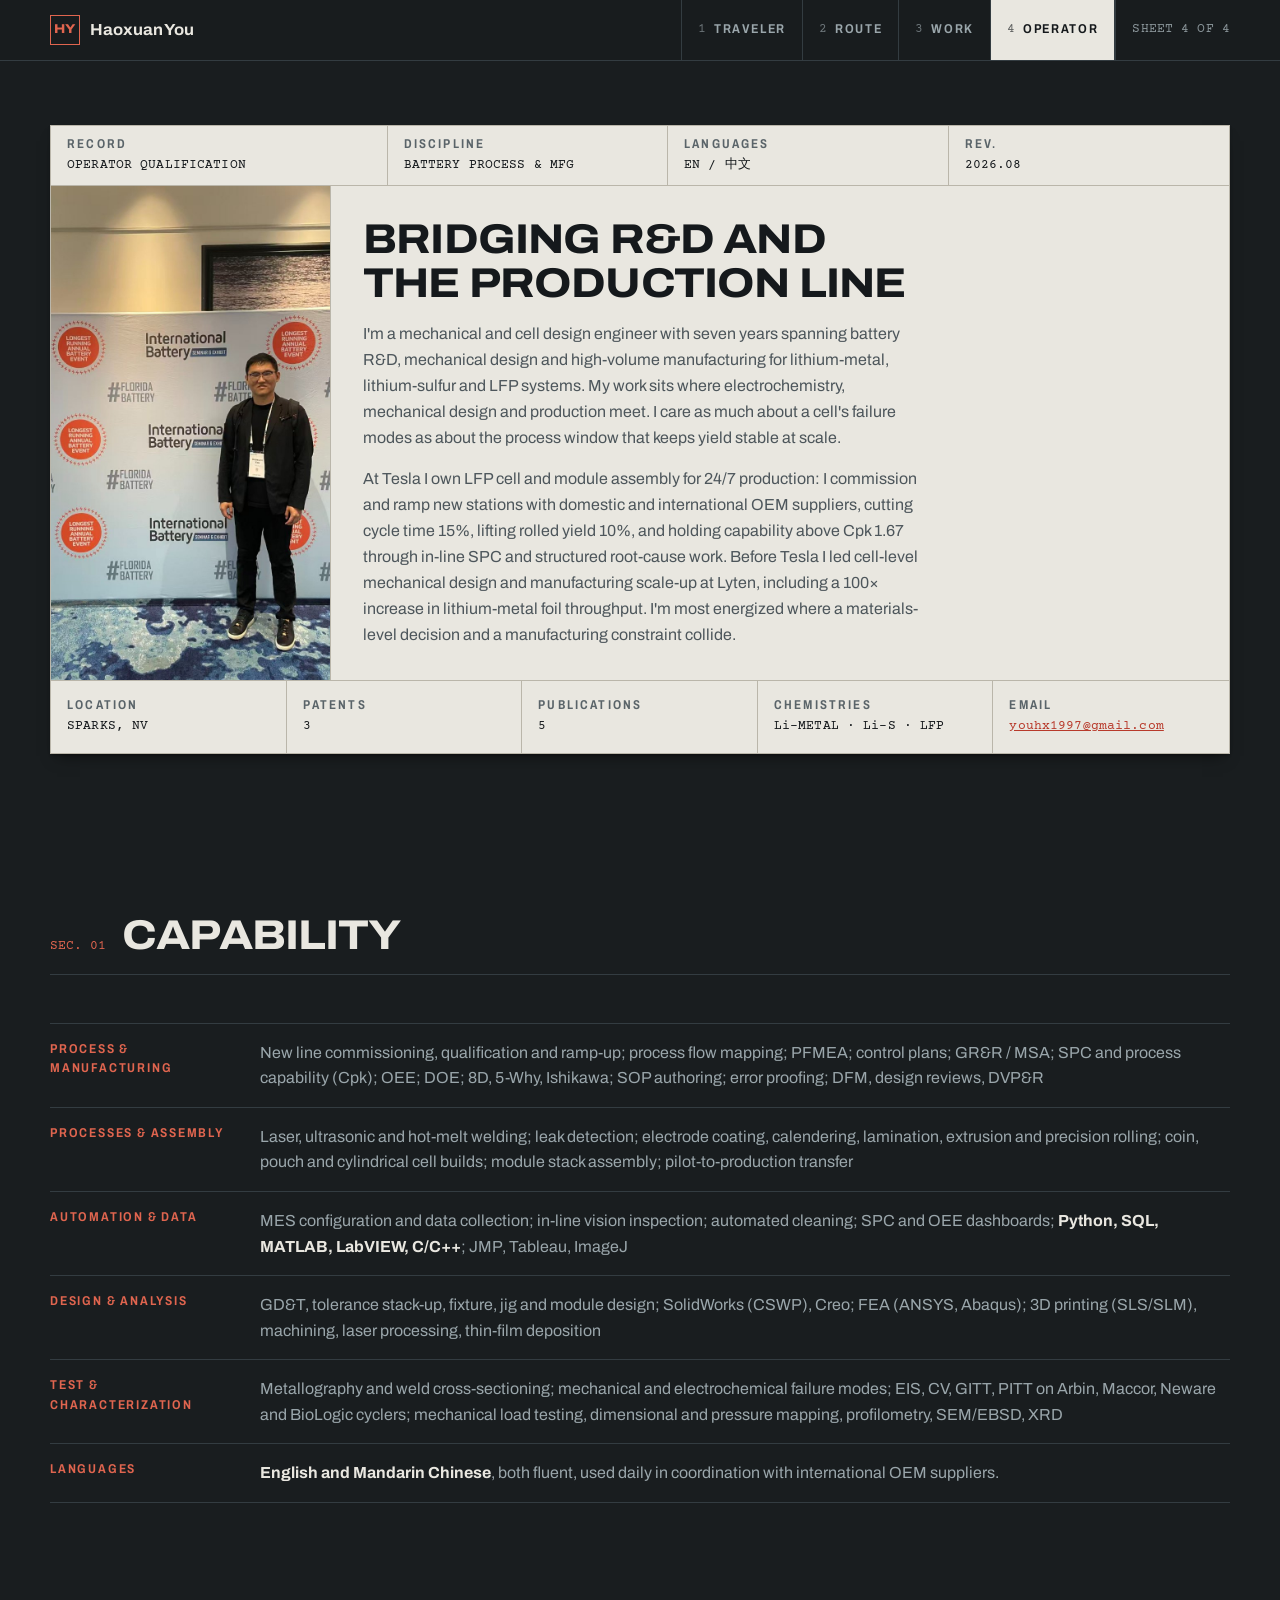
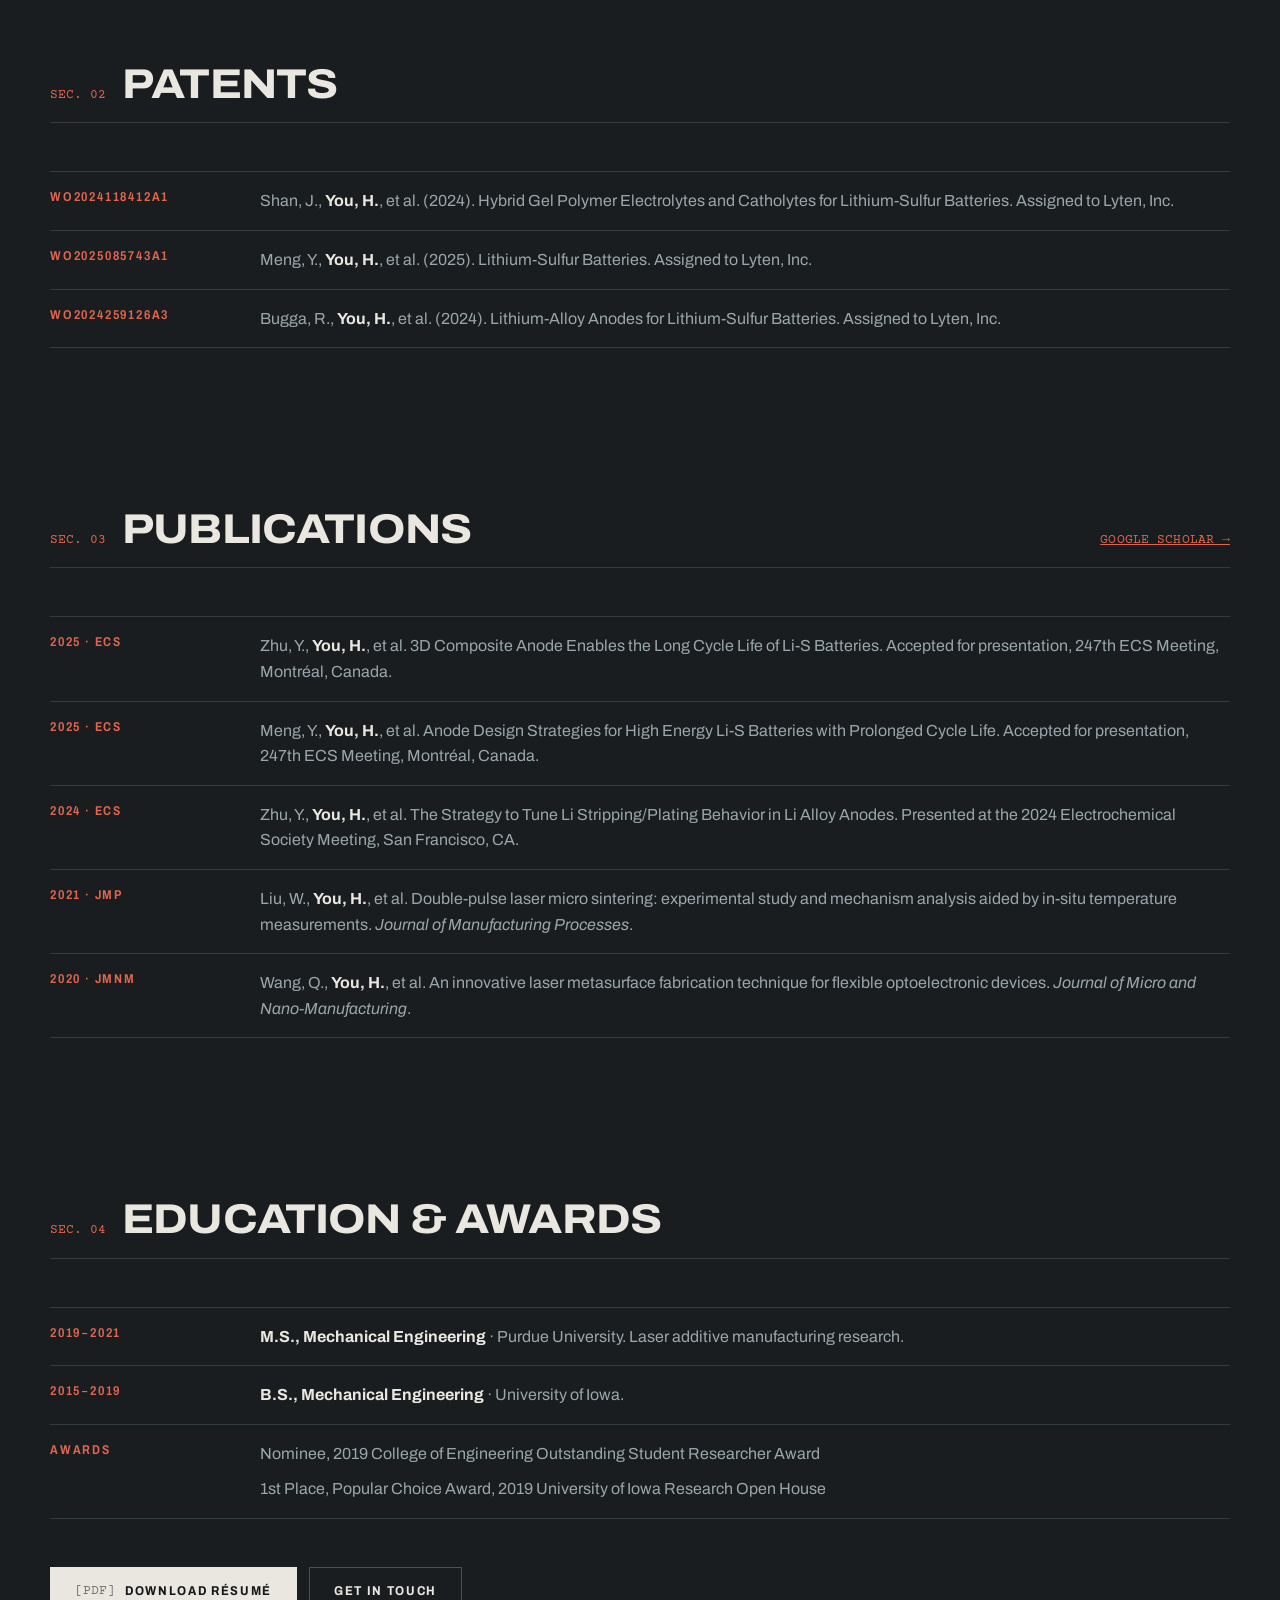
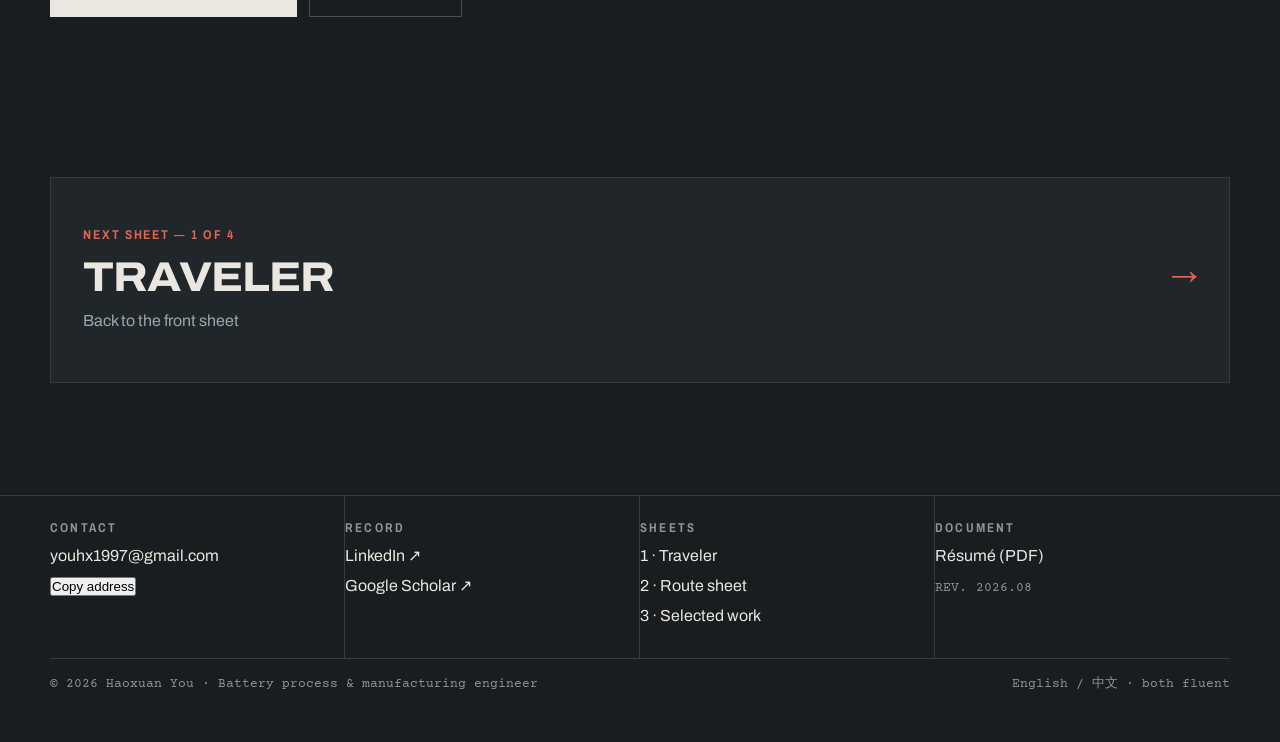
==== commit 7fba376d: "Rebuild site as hand-authored static source in the Traveler design world The four pages were Claude-" ====
--- a/about.html
+++ b/about.html
@@ -1,391 +1,286 @@
 <!DOCTYPE html>
-<html>
+<html lang="en">
 <head>
-  <meta charset="utf-8">
-  <title>About — Haoxuan You | Battery Process Engineer</title>
-  <style>
-    * { margin: 0; padding: 0; box-sizing: border-box; }
-    body { background: #1d2d3d; display: flex; align-items: center; justify-content: center; min-height: 100vh; font-family: -apple-system, BlinkMacSystemFont, sans-serif; }
-    #__bundler_loading { position: fixed; bottom: 20px; right: 20px; font: 13px/1.4 -apple-system, BlinkMacSystemFont, sans-serif; color: #666; background: #fff; padding: 8px 14px; border-radius: 8px; box-shadow: 0 1px 4px rgba(0,0,0,0.12); z-index: 10000; }
-    #__bundler_thumbnail { position: fixed; inset: 0; width: 100%; height: 100%; display: flex; align-items: center; justify-content: center; background: #1d2d3d; z-index: 9999; }
-    #__bundler_thumbnail svg { width: 100%; height: 100%; object-fit: contain; }
-    #__bundler_placeholder { color: #999; font-size: 14px; }
-  </style>
-  <noscript>
-    <style>#__bundler_loading { display: none; }</style>
-    <div style="position:fixed;bottom:12px;left:12px;font:13px/1.4 -apple-system,BlinkMacSystemFont,sans-serif;color:#999;background:rgba(255,255,255,0.9);padding:6px 12px;border-radius:6px;box-shadow:0 1px 4px rgba(0,0,0,0.08);z-index:10000;">
-      This page requires JavaScript to display.
-    </div>
-  </noscript>
+<meta charset="utf-8">
+<script>document.documentElement.classList.add('js')</script>
+<meta name="viewport" content="width=device-width, initial-scale=1, viewport-fit=cover">
+<title>Operator Record — Haoxuan You | Battery Process Engineer</title>
+<meta name="description" content="About Haoxuan You: M.S. Mechanical Engineering (Purdue), seven years across battery R&amp;D and high-volume manufacturing. GD&amp;T, FMEA, DOE, SPC, three patents and five publications. Fluent English and Mandarin.">
+<meta name="author" content="Haoxuan You">
+<meta name="robots" content="index, follow, max-image-preview:large">
+<meta name="google-site-verification" content="Ozg9dPhgxAPCO_EraK_RawUK6_jrVau8Xq7oKnLrHhM">
+<link rel="canonical" href="https://youhaoxuan.github.io/about.html">
+<meta property="og:type" content="article">
+<meta property="og:site_name" content="Haoxuan You">
+<meta property="og:title" content="Operator Record — Haoxuan You | Battery Process Engineer">
+<meta property="og:description" content="M.S. Mechanical Engineering (Purdue), seven years across battery R&amp;D and high-volume manufacturing. Three patents, five publications, fluent English and Mandarin.">
+<meta property="og:url" content="https://youhaoxuan.github.io/about.html">
+<meta property="og:image" content="https://youhaoxuan.github.io/assets/opt-headshot.jpg">
+<meta name="twitter:card" content="summary_large_image">
+<meta name="twitter:title" content="Operator Record — Haoxuan You | Battery Process Engineer">
+<meta name="twitter:description" content="M.S. Mechanical Engineering (Purdue), seven years across battery R&amp;D and high-volume manufacturing. Three patents, five publications.">
+<meta name="twitter:image" content="https://youhaoxuan.github.io/assets/opt-headshot.jpg">
+<link rel="icon" href="data:image/svg+xml,%3Csvg xmlns='http://www.w3.org/2000/svg' viewBox='0 0 100 100'%3E%3Crect width='100' height='100' fill='%23191d1f'/%3E%3Crect x='7' y='7' width='86' height='86' fill='none' stroke='%23e0654f' stroke-width='5'/%3E%3Ctext x='50' y='68' font-family='Helvetica,Arial,sans-serif' font-weight='800' font-size='50' fill='%23e0654f' text-anchor='middle'%3EHY%3C/text%3E%3C/svg%3E">
+<link rel="preconnect" href="https://fonts.googleapis.com">
+<link rel="preconnect" href="https://fonts.gstatic.com" crossorigin>
+<link rel="stylesheet" href="https://fonts.googleapis.com/css2?family=Archivo:wdth,wght@62..125,100..900&family=Courier+Prime:wght@400;700&display=swap">
+<link rel="stylesheet" href="assets/site.css">
 </head>
 <body>
-  <div id="__bundler_thumbnail">
-  <svg viewBox="0 0 1200 800" xmlns="http://www.w3.org/2000/svg">
-    <rect width="1200" height="800" fill="#1d2d3d"></rect>
-    <text x="600" y="440" font-family="Barlow Condensed, sans-serif" font-weight="600" font-size="240" fill="#f2f2f3" text-anchor="middle">HY</text>
-    <text x="600" y="540" font-family="Barlow, sans-serif" font-size="46" letter-spacing="6" fill="#5980a6" text-anchor="middle">CELL &amp; PROCESS ENGINEER</text>
-  </svg>
-</div>
-  <div id="__bundler_loading">Unpacking...</div>
-
-  <script>
-    
-document.addEventListener('DOMContentLoaded', async function() {
-  const loading = document.getElementById('__bundler_loading');
-  function setStatus(msg) { if (loading) loading.textContent = msg; }
-
-  const FONT_MIME = /^(font[/]|application[/](x-)?font-|application[/]vnd\.ms-fontobject)/i;
-  const MIME_TOKEN = /^[\w.+-]+[/][\w.+-]+$/;
-  function toBase64(bytes) {
-    let bin = '';
-    for (let i = 0; i < bytes.length; i += 0x8000) {
-      bin += String.fromCharCode.apply(null, bytes.subarray(i, i + 0x8000));
-    }
-    return btoa(bin);
-  }
-
-  // Error sink persists across replaceWith since it's on window, not the DOM.
-  window.addEventListener('error', function(e) {
-    // Failed resource loads (CSP-blocked links, scripts, images) fire plain
-    // events at the element — warn only; real JS errors carry message/error.
-    if (!e.message && !e.error && e.target && e.target !== window) {
-      console.warn('[bundle] resource failed to load:',
-        e.target.tagName, String(e.target.src || e.target.href || ''));
-      return;
-    }
-    var p = document.body || document.documentElement;
-    var d = document.getElementById('__bundler_err') || p.appendChild(document.createElement('div'));
-    d.id = '__bundler_err';
-    d.style.cssText = 'position:fixed;bottom:12px;left:12px;right:12px;font:12px/1.4 ui-monospace,monospace;background:#2a1215;color:#ff8a80;padding:10px 14px;border-radius:8px;border:1px solid #5c2b2e;z-index:99999;white-space:pre-wrap;max-height:40vh;overflow:auto';
-    d.textContent = (d.textContent ? d.textContent + String.fromCharCode(10) : '') +
-      '[bundle] ' + (e.message || e.type) +
-      (e.filename ? ' (' + e.filename.slice(0, 60) + ':' + e.lineno + ')' : '');
-  }, true);
-
-  try {
-    const manifestEl = document.querySelector('script[type="__bundler/manifest"]');
-    const templateEl = document.querySelector('script[type="__bundler/template"]');
-    if (!manifestEl || !templateEl) {
-      setStatus('Error: missing bundle data');
-      console.error('[bundler] Missing script tags — manifestEl:', !!manifestEl, 'templateEl:', !!templateEl);
-      return;
-    }
-
-    const manifest = JSON.parse(manifestEl.textContent);
-    let template = JSON.parse(templateEl.textContent);
-
-    // Nested page bundles (iframe targets). Each ships ONCE, in the ROOT
-    // document's manifest; frame srcs carry an about:blank#<uuid> marker
-    // instead of a substitutable uuid. Every document mints the blobs for
-    // its OWN frames — from local text at the root, or text obtained from
-    // its DIRECT parent over the relay protocol below — so each frame
-    // navigation stays same-origin with its initiator and a deduped page
-    // loads at any depth on any host, including a file:// download's
-    // opaque origins (where a blob minted by one document cannot be
-    // navigated to by another).
-    const pageOrderEl = document.querySelector('script[type="__bundler/page_order"]');
-    const pageOrder = pageOrderEl ? JSON.parse(pageOrderEl.textContent) : [];
-    const pageSet = new Set(pageOrder);
-    const pageTexts = {};
-
-    // ── Nested-page text protocol (parent-chain relay) ──
-    // Page bundles ship once, in the ROOT document's manifest. Every
-    // document mints the blobs for its OWN frames, obtaining page text
-    // through a strict parent-chain relay: a document only ever SENDS to
-    // its direct parent (which, for every document the publisher's own
-    // runtime minted, is another publisher document) and only ACCEPTS
-    // text from that direct parent; requests from below are honored only
-    // for the document's own child frames, and the ROOT never sends
-    // upward at all. That last rule is load-bearing: the artifact host's
-    // frame-ancestors allows claude.ai (and friends) to frame an
-    // artifact, so window.top can be a FOREIGN document — a top-addressed
-    // protocol would hand page uuids to that ancestor and accept forged
-    // "page text" from it, minting attacker HTML as an artifact-origin
-    // blob document. The chain never touches the ancestor: requests stop
-    // at the root, replies are origin-addressed per hop (never '*' when
-    // an origin exists), and both directions are origin-gated (on https
-    // a foreign sender's origin can never equal this document's; in
-    // opaque contexts — file:// — everything serializes as 'null', where
-    // an embedded EXTERNAL frame still fails the gate by carrying its
-    // own real origin, and a sandboxed child of such a frame is excluded
-    // by the own-child-frames check plus uuid unguessability). Shape is
-    // deny-by-default: one request form, one reply form, no error
-    // replies.
-    // window.origin is the SERIALIZED SECURITY origin ('null' in opaque
-    // contexts such as a sandboxed preview iframe) — location.origin is
-    // computed from the URL and stays 'https://…' even when the document
-    // is sandboxed, which would misgate every opaque chain.
-    const OWN_TARGET = /^https?:[/][/]/.test(window.origin || '')
-      ? window.origin
-      : '*';
-    function trustedOrigin(e) {
-      if (e.origin === window.origin) return true; // https chains; opaque==opaque
-      // file:// trees: Chrome serializes the file document's origin as
-      // 'file://' while the blob: documents it mints serialize as 'null',
-      // so the two legitimate shapes can never string-match — accept the
-      // pair in both directions. https origins never serialize as either,
-      // and sender identity (own child frame / direct parent) is checked
-      // separately.
-      return (
-        (e.origin === 'null' &&
-          (window.origin === 'file://' ||
-            window.location.protocol === 'file:')) ||
-        (/^file:/.test(e.origin) && window.origin === 'null')
-      );
-    }
-    // Non-empty only in the root document (nested bundles ship an empty
-    // island), so it doubles as the root marker: the root answers from
-    // local text and treats a miss as authoritative — never relaying to
-    // its (possibly foreign) parent.
-    const isPageRoot = pageOrder.length > 0;
-    const blobUrls = {};
-    const resourceBlobs = {};
-    const UUID_SHAPE = /^[0-9a-f]{8}-[0-9a-f]{4}-[0-9a-f]{4}-[0-9a-f]{4}-[0-9a-f]{12}$/;
-    const pendingFrames = {}; // uuid -> [{el, frag}] awaiting text for own frames
-    const pendingRelays = {}; // uuid -> [childWindow] awaiting text to pass down
-    function mountPage(el, frag, text) {
-      const pageBlob = new Blob([text], { type: 'text/html' });
-      const u = URL.createObjectURL(pageBlob);
-      resourceBlobs[u] = pageBlob;
-      el.src = u + frag;
-    }
-    function deliverPage(uuid, text) {
-      const frames = pendingFrames[uuid];
-      delete pendingFrames[uuid];
-      if (frames) for (const f of frames) mountPage(f.el, f.frag, text);
-      const relays = pendingRelays[uuid];
-      delete pendingRelays[uuid];
-      if (relays) {
-        for (const cw of relays) {
-          try { cw.postMessage({ __bundler_page: uuid, __bundler_text: text }, OWN_TARGET); } catch (err) { /* gone */ }
-        }
-      }
-    }
-    function ownFrameWindows() {
-      const out = [];
-      for (const f of Array.from(document.querySelectorAll('iframe'))) {
-        try { if (f.contentWindow) out.push(f.contentWindow); } catch (err) { /* detached */ }
-      }
-      return out;
-    }
-    window.addEventListener('message', function (e) {
-      const d = e.data;
-      if (!d || typeof d !== 'object' || !e.source) return;
-      // Origin gate first; the structural checks below (own-child-frames
-      // for requests, direct-parent + solicited-uuid for replies, the
-      // root's never-relay rule) are what hold in fully opaque chains
-      // where origin strings can't discriminate — a sandboxed root's
-      // FOREIGN wrapper still fails all three even though both serialize
-      // as real-vs-'null' rather than matching.
-      if (!trustedOrigin(e)) return;
-      if (typeof d.__bundler_need === 'string' && UUID_SHAPE.test(d.__bundler_need)) {
-        // Requests are honored only for this document's own child frames.
-        if (ownFrameWindows().indexOf(e.source) < 0) return;
-        const uuid = d.__bundler_need;
-        const text = pageTexts[uuid];
-        if (typeof text === 'string') {
-          try { e.source.postMessage({ __bundler_page: uuid, __bundler_text: text }, OWN_TARGET); } catch (err) { /* gone */ }
-          return;
-        }
-        if (isPageRoot || window.parent === window) return; // authoritative miss
-        const waiting = pendingRelays[uuid];
-        if (waiting) {
-          if (waiting.indexOf(e.source) < 0) waiting.push(e.source);
-          return;
-        }
-        // Never-answered uuids would otherwise accumulate forever under a
-        // request spray; past the cap (far above any real page count) new
-        // relays are dropped rather than remembered.
-        if (Object.keys(pendingRelays).length >= 128) return;
-        pendingRelays[uuid] = [e.source];
-        window.parent.postMessage({ __bundler_need: uuid }, OWN_TARGET);
-      } else if (
-        typeof d.__bundler_page === 'string' &&
-        UUID_SHAPE.test(d.__bundler_page) &&
-        typeof d.__bundler_text === 'string'
-      ) {
-        // The shape test is load-bearing beyond tidiness: the solicited
-        // check below uses the in operator, which matches prototype keys
-        // ('__proto__', 'constructor') — an unshaped key would reach
-        // deliverPage and throw, painting the error banner.
-        // Text is accepted only from the direct parent — the document
-        // that minted this one.
-        if (e.source !== window.parent || window.parent === window) return;
-        if (!(d.__bundler_page in pendingFrames) && !(d.__bundler_page in pendingRelays)) return;
-        deliverPage(d.__bundler_page, d.__bundler_text);
-      }
-    });
-
-    const uuids = Object.keys(manifest);
-    setStatus('Unpacking ' + uuids.length + ' assets...');
-
-    await Promise.all(uuids.map(async (uuid) => {
-      const entry = manifest[uuid];
-      try {
-        const binaryStr = atob(entry.data);
-        const bytes = new Uint8Array(binaryStr.length);
-        for (let i = 0; i < binaryStr.length; i++) bytes[i] = binaryStr.charCodeAt(i);
-
-        let finalBytes = bytes;
-        if (entry.compressed) {
-          if (typeof DecompressionStream !== 'undefined') {
-            const ds = new DecompressionStream('gzip');
-            const writer = ds.writable.getWriter();
-            const reader = ds.readable.getReader();
-            writer.write(bytes);
-            writer.close();
-            const chunks = [];
-            let totalLen = 0;
-            while (true) {
-              const { done, value } = await reader.read();
-              if (done) break;
-              chunks.push(value);
-              totalLen += value.length;
-            }
-            finalBytes = new Uint8Array(totalLen);
-            let offset = 0;
-            for (const chunk of chunks) { finalBytes.set(chunk, offset); offset += chunk.length; }
-          } else {
-            console.warn('DecompressionStream not available, asset ' + uuid + ' may not render');
-          }
-        }
-
-        if (pageSet.has(uuid)) {
-          pageTexts[uuid] = new TextDecoder().decode(finalBytes);
-          return;
-        }
-        if (FONT_MIME.test(entry.mime) && MIME_TOKEN.test(entry.mime)) {
-          // Strict artifact hosts allow font-src data: but not blob:.
-          blobUrls[uuid] = 'data:' + entry.mime + ';base64,' +
-            (entry.compressed ? toBase64(finalBytes) : entry.data);
-        } else {
-          const blob = new Blob([finalBytes], { type: entry.mime });
-          blobUrls[uuid] = URL.createObjectURL(blob);
-          resourceBlobs[blobUrls[uuid]] = blob;
-        }
-      } catch (err) {
-        console.error('Failed to decode asset ' + uuid + ':', err);
-        const blob = new Blob([], { type: entry.mime });
-        blobUrls[uuid] = URL.createObjectURL(blob);
-        resourceBlobs[blobUrls[uuid]] = blob;
-      }
-    }));
-
-    const extResEl = document.querySelector('script[type="__bundler/ext_resources"]');
-    const extResources = extResEl ? JSON.parse(extResEl.textContent) : [];
-    const resourceMap = {};
-    for (const entry of extResources) {
-      if (blobUrls[entry.uuid]) resourceMap[entry.id] = blobUrls[entry.uuid];
-    }
-
-    // Artifact-host CSP (connect-src 'self') refuses fetch() of blob: URLs —
-    // consumers read these Blobs directly. Survives the swap like the error sink.
-    window.__resourceBlobs = resourceBlobs;
-
-    setStatus('Rendering...');
-    // Page uuids have no blob here — they ride inside about:blank#<uuid>
-    // frame markers the pass below resolves after the swap.
-    for (const uuid of uuids) {
-      if (pageSet.has(uuid)) continue;
-      template = template.split(uuid).join(blobUrls[uuid]);
-    }
-
-    // Strip integrity + crossorigin — blob URLs from a file:// document inherit
-    // a null origin, so crossorigin forces a CORS fetch that SRI then rejects.
-    // The manifest bytes are ours; SRI protects against CDN compromise, not this.
-    template = template.replace(/\s+integrity="[^"]*"/gi, '').replace(/\s+crossorigin="[^"]*"/gi, '');
-
-    const resourceScript = '<script>window.__resources = ' +
-      JSON.stringify(resourceMap).replace(/<\//g, '<\\/') +
-      ';</' + 'script>';
-    // Inject after <head> so the DOCTYPE stays first; prepending the script
-    // would push the parser into quirks mode. DOMParser always emits a <head>
-    // (synthesizing one if the source HTML omitted it) but may carry
-    // attributes through, so match the full opening tag. slice() rather than
-    // replace() keeps us clear of $-pattern substitution in resourceScript.
-    const headOpen = template.match(/<head[^>]*>/i);
-    if (headOpen) {
-      const i = headOpen.index + headOpen[0].length;
-      template = template.slice(0, i) + resourceScript + template.slice(i);
-    }
-
-    // Parse the template and swap the root element. Scripts inserted via
-    // DOMParser/replaceWith are inert per spec — re-create each with
-    // createElement so they execute, awaiting onload for src scripts to
-    // preserve ordering (React before ReactDOM before Babel before text/babel).
-    const doc = new DOMParser().parseFromString(template, 'text/html');
-    document.documentElement.replaceWith(doc.documentElement);
-
-    // Resolve page-frame markers: mint this document's own blob for each
-    // framed page — from local text when this is the root, otherwise by
-    // asking the direct parent over the relay protocol above. An
-    // unanswered request leaves the frame on about:blank, the same
-    // degraded state as a refused embed.
-    {
-      const MARKER = /^about:blank#([0-9a-f]{8}-[0-9a-f]{4}-[0-9a-f]{4}-[0-9a-f]{4}-[0-9a-f]{12})(#.*)?$/;
-      const needed = [];
-      for (const el of Array.from(document.querySelectorAll('iframe'))) {
-        const m = MARKER.exec(el.getAttribute('src') || '');
-        if (!m) continue;
-        const text = pageTexts[m[1]];
-        if (typeof text === 'string') {
-          mountPage(el, m[2] || '', text);
-        } else if (window.parent !== window && !isPageRoot) {
-          const had = pendingFrames[m[1]];
-          (pendingFrames[m[1]] = had || []).push({ el: el, frag: m[2] || '' });
-          if (!had) needed.push(m[1]);
-        }
-      }
-      for (const uuid of needed) {
-        window.parent.postMessage({ __bundler_need: uuid }, OWN_TARGET);
-      }
-    }
-
-    const dead = Array.from(document.scripts);
-    for (const old of dead) {
-      const s = document.createElement('script');
-      for (const a of old.attributes) s.setAttribute(a.name, a.value);
-      s.textContent = old.textContent;
-      // text/babel scripts with a src: read and inline. transformScriptTags
-      // does XHR against the src, but blob:null/ from a file:// origin is
-      // silently dropped. Inlining makes it a plain inline babel script,
-      // which transformScriptTags handles unconditionally.
-      if ((s.type === 'text/babel' || s.type === 'text/jsx') && s.src) {
-        const pre = resourceBlobs[s.src.split('#')[0]];
-        s.textContent = pre ? await pre.text() : await (await fetch(s.src)).text();
-        s.removeAttribute('src');
-      }
-      const p = s.src ? new Promise(function(r) { s.onload = s.onerror = r; }) : null;
-      old.replaceWith(s);
-      if (p) await p;
-    }
-    // Babel standalone auto-transforms type=text/babel on DOMContentLoaded,
-    // which fired before we swapped the document. Trigger manually if present.
-    if (window.Babel && typeof window.Babel.transformScriptTags === 'function') {
-      window.Babel.transformScriptTags();
-    }
-  } catch (err) {
-    setStatus('Error unpacking: ' + err.message);
-    console.error('Bundle unpack error:', err);
-  }
-});
-
-  </script>
-
-  <script type="__bundler/manifest">
-{"fa23b504-d5fe-4132-935a-f06c01559ff1":{"mime":"image/jpeg","compressed":false,"data":"/9j/4AAQSkZJRgABAQAAAQABAAD/[base64]/2wBDAAQDAwQDAwQEBAQFBQQFBwsHBwYGBw4KCggLEA4RERAOEA8SFBoWEhMYEw8QFh8XGBsbHR0dERYgIh8cIhocHRz/2wBDAQUFBQcGBw0HBw0cEhASHBwcHBwcHBwcHBwcHBwcHBwcHBwcHBwcHBwcHBwcHBwcHBwcHBwcHBwcHBwcHBwcHBz/wAARCASwA4QDASIAAhEBAxEB/8QAHQAAAAcBAQEAAAAAAAAAAAAAAAECAwQFBgcICf/EAGQQAAIBAwIDBQUDBwUMAw0CDwECAwAEEQUhBhIxBxNBUWEUInGBkQgyoRUjQlKxwdEWM2JykhckNENTgqKywtLh8JOz8RglJjVERVRVY3N0g5SjNnWEw9NkZQknRlak4jeVtP/EABsBAAMBAQEBAQAAAAAAAAAAAAABAgMEBQYH/8QANxEAAgIBBAEDAwIEBQUAAwEAAAECEQMEEiExEwVBURQiMmFxBiMzQlKBkaHBFbHR4fAWNGJD/[base64]/[base64]/SoMyAHIGKpMTRGNIPWnCoIpBXFWQwqFJY0jJp0TY7ihSAxFCigsWelJpwgYpNZlCCKHgaURSegpoTEGhQoYoEwUKFCgQRot/[base64]/[base64]/AAplutS3HXao7AeVMCM3wNNMM52qSw9aZcetVYUQZVz4VWTrv0q4dag3EePCri3ZMkUk8dV0sfvVdSpUGaPr4VvFmEilnTJNRHXAq2kjGDvvUCWMg+FbIhkInFClsjZ/RoUxCj0NIpRO1NkkGsywHxovA0M0VNAJNClYpNBLBQoUWaBANFRE0WT5j61QCqI9aP5j60k0CaBQojQzQKgqI0dEaYBGk0rwpNABNRHpRtRAZ60AJpJ604QKQRQAVEetH9BSSRmgAdKT1oyfQ0XyxQAD0pNKPSk0AChRZPlQyR4fWgAjtQodaMD1/CgYAM0MUePI0N/[base64]/RNWFgxR0XOP1TRc3oaYmxVGKb7z0NASf8mihWO0Kb7weYod4PMUgsdWjNNCQeYo+9H6y/WgQ6KOme9Uf4xB86L2hBsZI/wC1QMkjcUePWovtMY/xsf8Aaova4v8AKp9aAsmUKiflCD/LJQGoW/8AlVoCyaKMVB/KFuN+9/Ch+U4P1z/ZphZPNGvSq86pb+Mv+jQXVrf/ACv+jSCyxoVWnWbYfpP8gKL8tW36z/QUBZaCnB1qpTWLdunOfpTy6xbEgZOfXagLLiJalxR+lU66xaoB1/bUuLW7XmG7Y/qn+FJlIuo0qXGlVsOrWpxhifjkfuqwh1Kx255gv+cv7yKzkrLTLK3izg4q0gTAG1Vtvq+kgAe1oP60sX+/VnBq+kgjnuoyp8RNFn6c9YzRUeSdEuetTooxt0qHHrGhAjlu5TnyEZ//AClShr2kINnu2H/ugf2May2s23InxJ6VJCbbg1Xx6/pvKDHb38h8u5P7s08vEEJ2j0W9ZvWKXH1CGhxdBuROSMHrinFRfMVCTW7lx+b4cuT6lZgP+ppz8ran+hwzIT6mUD/qqxab9id6JhUAbMv1pBG33hTH5U1psf8Ag2R85T/+TpQutbcZGgEfM/vAoUWG9AYfCkcvjRmTXmG2i8p9Qv73FGDrx6aXgescf/56motD3IjuKYYelSiNd6HTsepji/8Az1MyJro+7ZRj+skY/wDy1WoNj3IjOm3SmGT0qQ/5dwc29sCPDEf/AOeqK510g5trIAeJmjH4c9VsYbkMun9Gok0ZPhTjvreTmKy/6aP/AH6iTS6yFJzpgP8A8TH/AL1UosTaIs8J8qr51IyMfSn5p9XI3fTM/wDxMY/fVbNPq5Vve0zP/wAWh/ZWsYsznyNSLv0b6VDmiyOhpqefV8HM2mr/APjS/wAKrLifVCMGbTz8Lta3ijIndyD1BoVQtJqmf52z+V2v8KFOgLM9KSayBuJf/SR/bNNtNIT/AISP7ZpUM2OPhREgdWX61jTLL/lx/bpJfP3pxn4mihN0bIyIP01+tN+0RDrIv1rHll/ywomZPFwaKJs2HtEP+VT+1SPa7cdZkHzrIc0f6w+lI5lz95fmKYGyN3bjrMn1pJvrb/Lp9ax+Ub9P6Chyrj7/AOFAGu9utv8ALp9aSdStQcd8v1rKCNf1/wAKVhB4j6UAag6la4/nlpP5TtPGYVmD3fgQflRcyDxA+VAGnOqWY6TA0k6vaj/G/hWcBTqC3yWiLefMfitVQqNF+V7XH87+FJ/K9t/lD/ZNZ4sCPun6Gk4X9Vv7NFBRoH1m1H6Z+lJOt2o/Sb+zVFhcfdb6Gm3I/Vb6GiiWzQflu283/s022t22ekn9mqEBf1T9KGE/Vf6U6FZd/luD9WT6UR1uDyf6VT8qH9GT5Ci5F/Vk+lFBZcHWrYeEv0FF+W7b9WQ/HFU/dj9VqHdD9RqKCy2OuW/6kn4UX5bt/wBST8KqO5H+Tb6URhH+TaigstzrkA6RyfhQGuwHrHJ86pe4XP8ANtR9wD0iaigsuDrsAO0Un4Uk69Ef8XJ9RVR3KjrG1GIEz9wn50UUmWw12HO8Un1p1dbgJ/mn+tU3dqg/mjRq4ztb7/ClQ7L5dZg2/Nv9amwa1bY+4w+dZtLl0/8AJAf8ypUWqToPdsIP86Oigs1UGr2hHvc4/wA01Oi1iyHi+f6prIx8Q3UW35PtB/8AKzTq8YX8ey2loB5dyKiUfguMn0buDWbAf4wj/NNWEWt6bkZlb+wa5/Hx1q0e6QWan/4epS9o2uJj3LU//i4rJ45MvyI6HBrOmb5lbB/omrGDWNL8JGb4D/jXMF7TuIQQFa1HkO4FSF7UOKB0ltRjztx/CoeGQ/KjqsetaaOhk+g/jUpdbsP0Vlb4Bf3muTJ2r8VLt7ZaqfLuF/3ad/us8WADGpWw+ECf7tZPTzNPLE65Frlmfuw3DegKf71Sk1m0/wDRLr5mP/frjn91/i4DH5VUf/JX960g9sHFp6ayc/8AuU//ADdS9NMPKjtqavbN921uP7UY/wBupC6lbH/yS4J8uZN/9KuD/wB1zi4nP5YY/wDyk/8AzdE3a3xYcg6xL/0cf+5S+lmHlR3lr+D/ANAufkifxptr618bG7/6PP7K4P8A3VeKts65Ov8AmJ/u0sdqfFGf/Hl2R6BR+6j6Sb/QPKjuDX9tn3bK6H/yXP8As1Glvos4Fjdn4W0h/wBiuMP2mcUMAPy1f/IgVGl7RuJyf/HmoD0MpH+1TWil8h5Udll1CYD83pV0w9YpR/8Ak6itqF6T/wCJbgj0SUf/AJOuOvx3xLIDza5f4PnM3+9TD8Ya/J11u9/6d/8AerX6V/IeVHY31G+3A0K4+j//AJuokt5qjD3NAn/tMP8AYrkR4i1lssdYvST/AO1f/epqTW9UkG+p3J+Mj/71P6Zr3F5UdVnudZI20KYfGT/hVfLLrRP/AIp5fVnX+IrmTX2oSddQuT8HP8aZeS6Yf4bcZ9WNaRwV7kvMb25k1tif7xhHxZf9+qmYa0WOYIFHxX/frJNDcEZN3L9aR3Lts87MPUVeyvcyeS+y/ufyqpyz2658OZf96qyeXUVBzJH8mH8ajLbbbSsvwAoHTy/+PetIqkTYgz3v+UH1pl5r3/LfjT401h/jnojpp8ZXp0KyLm7PWXPzov748ZPxqV+TMj+ebPwpP5J/9u30pgR8T/5X8aAWTxlz86ljR1I3lf6UpdFjb/Gv9KBEPDeMn40Mf0vxqf8AkOP/ACj/AEFF+RY/13+lPcgIBH/tAPnQH/vR9Ks00WL+kfWlDR4c/db60bkBWZA/xo+lK5kxvOR/mirL8jxfqP8AWnBo8GBmJifjRuQioyh/8o/0RQ9z/wBJb5LVwNIgH/k/4n+NA6VB/wCjj6H+NG5DKgtHj+fl/sj+FFzR+Msp+g/dV4umxf8Ao6D5Uv8AJcP+QT+yKLQFBmH/ACkv1oc8H68n9qr9dLiJ/mE/s0v8lRj/ABKfSiwM7z2/68h/zzRD2fxD/wBs/wAa0y6ZGP8AFL9KWNOQf4pD/miiwMxz24/xZ+bZ/fRmW1A/mx/arT+wKOkS/LFODTwR/NR/hRYGVSe1/wAgrfE/8akJcRBfdsIm/wA0mtNHp2OgjU1KTR5XG0iD13o3IDLx3/KBy6Za/wCdDmpqa5cR4CadYgD/APRhWhTQpT/5RH/ZNOrw5K53u4h8VNJyQ7b6KNOKr+P7lpYg/wDwin91PpxxrMf3YLIfC0Ufuq7XhEyDe/jH+Z/xp9OBufpqC/8ARf8AGs3OJSUmU8faPxBF9wWq/wD4mh/2aeXtT4qXZbmFR6WUZ/2avYuz9X66nn0EP/Gpa9m8TY/74zDz5YR/Gk5QY1GSM2valxj4XzAf0bSMf7NPL2pcafo6pOp8xDH/ALtaqLswsmA7zU7r5RqP31ITst0sddTvfon8KlzxrsqpGMPadxs5w2r3fL44WMH9m1Mf3Q+NT11u/A88j+NdCi7K9H6vf6i/wKAf6tTouy3h0fel1Fz6zqP9moeTF8Btkcwbjri10wde1EH0kYZ+jVHPFvFUgPNrmpBT5XDj/brsK9mPDI2Kagf/AMZH7lp9OzHhVR/gE7+r3D/uqfNjHskcSOucSMcnWNTYH/8ATZB/t0h9a1sg82p6lzf/ABr4/bXdD2ccKgf+Kmb43En8aA7PeE1G+ioT/Snl/wB6jzY/gNkjgDajrTbG/vMet21Ntc6ox967uW+M7GvQq8C8Kxn3dEgB8+8k/wB6ktwZwyv/AJktz83/AN6jzY/gThJnncvfEEC7l385mpJW+PW7b5uxr0M3CHDXhoVrn/O/jTbcJ8Or00S1H+af41X1EPgnxM88m1uzubkb+OTTRsbhjvdD/S/jXoWThjQh00Wy/sUweGdDz/4lsj/8sUfUw+A8TPP5sHzg3Kf2T/GmzpZf/HRn/Nx++vQJ4d0Zemj2Q9O5FMyaDpHho9j/ANAtWs0fgPEzgf5GYdZY8fA0ltIHTvl+h/jXc5NG0xeml2Q/+Qv8KizaRp3L/wCLbP5QL/Cr80fgfjZxb8jA9Zfw/wCNAaNED/OEH+r/AMa62+maevTTrT/oVqPJY2mNrOAfCMCnHLH4I8cjmA0ZT/jl/sChXRGs7cH/AAWH+wKFV5Y/AbJHPxoXL1Zm9MUf5DH6jmtiyDwApvBqLLMmuiZOwI9DS/yEPFTWnKAnfrREEdDTJZmhocX6h/GlfkSIdI60PLnr1oFQOlAjPfkRP8mfrS/yLH4x/hV5RYz1oApfyND+qKP8jxAbJ+FXBUDwosCgCqXTEH+LH9ml/k2P9Ras6HLmgCs/JsY6Kv0ofk9R0A+W1WmMUM0AV4sV/VFA2I8BU870RGKAIHsPpRG0FT6Qy48aAIXstEbQEbipmKIg0AQTZjyFH7KB4VLosfGgCIbYUk2oz0qYR6mknI8TQBDNqv6ooC2Ufo1Koj1oQmRfZx5URt18RmpRJxSaYiN7On6tF7MnkKl5oZoAi+zJ5UBZKfACpVKRMUWNEUWC04NLD9CBUwDfpUqNdqLGVy6IW/xq/Q0scOSP0mTf0NXESjA61KjXFLci4wvsoV4Vm8Joh8QacHCM7H/CYP7JrSx5qZCCaxeR2WoL2MuvBFyf/K4P7LVJh4BuHHvahEu/ghNa2NcedSkCnr1qJZXQ/AjHp2cuzb6mg/8Akn+NSk7Mi3/nZP8AoP8AjWwjTpucVMgGOufrWUsshrAjGRdlcTff1lh/Utv/AO6pEfZLZk+/rk+P/hR/vVuI/CpSjNZ/UZPkuOFGFXsg047/AJauf/p1/wB6pC9jukeOr3Z//F0/jW4VfSpA2qXqcnyV4UzBr2O6IOupXx+CIKX/AHHdC2/v3UD8Cg/dW7FOr4UvqcnyJY0YMdj3D4/8q1E/F0/3TS17IeHFG82oH4SJ/u1u6SxxUPPk+Q8SZhG7KeGV/wDWDehnA/YtJPZlw0v+Juz8bj/+2trJ16VHk601myNXYeJGMbs44bB/wW4/+oNNHs84bH/kc5//ABl610jMPKo7knqBTWbJfY1jVmWbgDhof+RS/O4kP76T/IXh1Oliw+Mzn99aVs+dMv0rRZZ+7G8cTOScH6AgwNPz/wDNk/jUV+E9CB209R8ZXP760shqJLk+FarJL5IcEZyXhvSEyFso8f8AvG/jUaTRtMQEJZxA/M/vq/kzvUCZTkmrjORDgiil06yU/wCCR48MLTJsrYDKwRj/[base64]/[base64]/6IqJJEcfdFWUinfaosinHStIyMiuMe/[base64]/WuFH76abiDSE+9rGnD43SfxqtjFuRdc49KHOPSqF+KNCQb67pgPrdx/xpo8YcPL97iDSh/+Np/GlsYriaIuKHOKzEnHPDEX3uItMx6XCn9lRZe0nhCI4biOxP8AVZm/YDT2SFcfk2POKV3grDt2pcGIpJ4ggPokcjH8Fpj+65wX/wCujj0tpv8AcpqEid8Pk3/eDzoc3rXPW7X+Cl/853DfCzlP+zSP7svBg6Xt4w8xZSfwqvHJ+wb4nSOehz1zL+7Zwiu4Oon4Wp/jSW7b+GQfdt9UYeYgUftajxy+B74/J07vQKMT+QrlzduHDo6WGrt8Io/9+iXt10FOmlasflGP9qjxy+BeSJ1QT5pyOTJrkx7eNIP3dE1N/i8f8aSO3vTh93h6/P8AWmQfxo8cvgPIjsiufI1ISQ+VcUHb7b4PJwxcE+GbzH+zQH2gZOXKcLnb9a8P/wCbpPDJh5Ed3hbm61OhXPTeuBR9v162CvC0XzumP+wKsIe3XVZ1Aj4atRjzmdv2YqZYZIflid4jIBwevlU2JDkZB36Vw617Zdem5QOHoFz+qjt/+UFX9l2j8R3Bz+RJuU/5LT2bP/29ZeKXwaQyxs7BCpPhU5I8AbVziz4w4hmUd5w/q7f1NOI//KGrm24m12cgDhjXM/8AwwT9xrGeKS4o18iNvGuBk9KnwJnoDWSt9e1Vtm4f1JGHUSTwx/tjqwi1rVlBI0z5SapAMf8A2VZPFOuh+WJq4k36VKRKya8RaoFGbSyT+vrFqP2x0l+Lb+PZrzQYvR9ZtM/6tZvFkfsHlibVU3qQkLE4Kn6VzmXjG9B317hqIf0tag/diq+64zuUHK3GfDkbemsq3+qaS08/gPLE62qEHHKc+WKc5Gzup+lcLu+Op0GG7Q9ARcf4u+kf8Vaqibj2NQc9pen7/qXFycfR6r6WXwPzRPRZiZ+in6U01rKf0T9K8u3XHmnhzzdp8gY9eSe8x/r1Xz8d6QmS3aTeyE/qT3f73o+mn8B5onq5rWUn7pz8KQbKb/Jt9DXjq57QtHBIPHOsP8Lq4/e1VM/HmhAktxXrMnobuU/tNaR0cn2LzI9rNYzD/Fv/AGTTL2U/+Sk/smvDFzx5oDMf+/eqMD4tOT+6qm44w0FwcX9+2fEz/wDCtI6GXuRLUpHvZ7C5xnum/s1GeyuB/izXz9n4r0HP87esR5y9fwqun4m0NzkpKfQvv+ytvoWT9Sj6FSWc46piostuV6vGPi4H76+eFxr2jy/ct2+b1FbV9Hx71ovN5giq+jkL6mJ9Cp3gQ4a7tVPkZkH76rZr2wTJfU9PUDqWuoxj/Sr5+Pq2kHPNZRN86jSapo4zy2EJPqx/jWkdH+onqInvufWNIj+9rekD43sQ/wBqq+XiLQV68RaID66hD/v14ObU9P8A0bC2/H+NN/lWyzgWsA+R/jVrS0ZedHutuI9Az/8AeLRP/wDYQ/79CvCJv7Ine0hPwB/jQp/[base64]/2/EnhbTebdTfoCPA+49efru2tEVGFtHklt+X1NehO38f8AgrpX/wCEU/6t68/ai2EjGPFv9Y13aZfYrObK+SFmDp7Ohou8iB2gQVXyMwdveOxNJMj+bGunajDcyz9pUf4lKL2gde7XPwqr7xvEN9KMOx8GopBbLH2rmG6JjyNAXRHQKPlVaS58D/aoYb9X/SopBbLMXbDoE+YFA3jkdR8gKrNx+h+NDfyH1opCLEXrjxH0FD2x/wBfFV2/kPrQ38l+tNKhUWXtbr/jKMX0mNpD9arAG8o/xoxzD9SgCxN45G7A/E0n2lj0kQfOoIDHxX6UfI364+QoCict03TvV29aV7Y/+V+jVXgH9c/Sj5GP6T/JaBlh7eR1l/H/AIU6uqyLst1ynzGRVUIznrL/AGacFvI/3UumPpH/AMKaAtk1y7UbX0o9VY5p1OJdRj3TVL5fg7fxqpj027kOEtL0n0Q/wqVFw3q033NM1JvgD/Cm6YiaeKNUbrq2oH/5j/xpLcQ3zj3tT1Ajy7xsftpUXA3EM/8ANaFqb/DP8Kmw9mHFs2CnDeoHPi74FTtiNcFS2szOfeu7pv6zZ/fRi+5hjvJgD1A2rTR9inGcwz+Q44//AH2oRJ/rPU2LsN4t2LjhuH/4jXrZcfH85US2otToxftoUneb5HelC/jGDm4z/WreR9h2vOfzmt8BQ+fPxJbnH0epcXYRdBcz8cdmsPo2vxt+w1l9qHvOcflRFJwJ8n/2tLXWTjGJSPVwa6P/AHF7eAfn+0ns7Qf+x1HvcfQVHbsn0QNyy9qfBCn+iZG/YtP7Q3nP21PvBuGx5c9IbUyfFx/8w10FuzHhqEYbtY4UB80tLlv2R00/Z7wnEcntX0Rl/Wj0y6P+xR9obzBflFyMKzD15zSVvpEyQzb9ffO9bz+QXBB+/wBq9nn+jot1j9go24H7PogOftS5z491oc2PxIo+0N5z9tQkY/ecf55ptrx2O7E/FjXQn4U7NY/u9o+pSeYj0Ij9r1Gfhvs2DEjjbXnA8tGQZ/8AtKfAbzBSTk+H4mmvaGHjW7fSezlB7vEnEMh8hpsYP+vUWXT+AFXC6txJIfI2sS/jmnHbZMpWqMd3o88fKi7wfrH6Vq2teB1Hu3fEDehWMZqNKnBwOI/y4w8ctGP3VpvXwZ1ZmGnGcZ/D/jSRIvkfmP8AjWjI4YztFq5HrIn+7Tbtw2m6W2psfWVf4Ub/ANA2mcecA+NH36/06vGm0D/0TUPnMP4UjvdDztYXeP8A35pqVjSophIp8X+GRQz/AEJCPiKt3l0jPu6dcn1ac0hptMA92xmz5GY07QFXt/k5T9KRzAH+bkqya4sP/QJP+lP8aT7RZk7WkoHkZDQC4IPesOiSUKsO+tP/AET/AEj/[base64]/wAE9JP/AOsk/wCrevPWo9Ivi3+sa9Ddv4xwlpWf/Wcf/VvXnnUf5uI/0m/1jXpaX8EcOX8igkP5xvi1KAGNwd/Kmn/nD8WqRyDkXY/Kuo5xPIvk31ocqeHN9as4tKLW5lN5aoo3AcnJ+g9KRZ6Rd3jHue4ZR197cDzxQMriqDqDQ5Y/1TVjJpRRmHtkJK+StTsOk97AW9ut1YfolTk0DKkLGf0TSuVP1dvhUoWZaQj2hAo6nlp72GFwOS9PeHYKYtj9KAK8hPBfwouUfq/[base64]/wCTryFuU7S3AUfHfr8M1Al4VkhtTI1nek4BZTEQoB6ENnegCg726xgTSfNm/jTZlnBH53f4mtRp2n6QqTC7sLqViPcCcqgfH3qKz0m0aVhLZF4x7wUxJzfMqc4qdw9rM13kz4Blb6Gg6Ftmcn4gV0r+RK3sNvc2ulR26uuQ1wQkTfM9aTf8JRlSwttFgmCYxHcF8n4KMA/GnaDY/c5qsaDpj+yBRlY84ITP+aK6BddnF3DGrMlsrgBjm5Qg/AKMmpencNRQWbRPZWU8srYMskhHd/DCbVG+IbWc2CxjIBTHxFGAvgw+TD+Ndr0vs51mWwNw0DyWCDnUlueJM+P3RkfOtGOxWTiDTVnW+0uwndOaONwweYf0VHT4mjfD3LjilI86KwU/[base64]/f8AtpIETlP5JFoj82N/dkJz8RUvPAPDI8jR2Vy+MW0pB6YWn20y7Ub2zqp8yv8AGvSOmdiejanfXKnWtdtbVD3vtJS3kAzsodR4k42WoCdhcl/qEtrZXGpX0kQ5ikqJE74ODhSKvywLWCVHnj8lXpRnFlIeUEt0PKPPrSYrO4lk7tI1Djlz7wA3Hxr0vd9jvsGvX0NrF+S5QmVW+uBkAAZ8MnfwxVb/ANzlqWqWa6lEt5fwvziI28TSIxXwOFBAPnS80fYFgl8HFbbgLia9crFpjAD9KSZEU/Ak0q67PeIrNczwWiNn7vt0ZP0zmuzf3ItI0C/sW4h9oljmi5mtInkjCs2ygkDbffbr51RcR9l+i6FbxS3Gn3hRNp7uO454+Y9F95QAwGPE0/MhvAzlh4Q1QbMbNH/Ue5Ab4/D50zPwxe2sZkllsmC/eEc3OyjzIXOK79wj2UcHa3wxJeJFYOQrTdze6isbbbcpcAcpPXGcU7pvZMbiyg1XgrRtKmZz3VxZDUvaHTrs4ZgMbeB8aXmQeE4TBwJqdxatdA2wteUOsvMxUqfHYE/Wjtez/U9Qs5bjT5rS97skGOISBhjzytej9c7D+JNQhtrs2fDmh3ADGW0t+/7zqB7w5nBA9OlVcnZTxhp1tcpq3EOlaQkb/mRNJIO+XJwy8vgdvDNHlTF4zz1HwZqhdEnFvbSPuEk5ix+QFO33BF9YxW7yz2y9+3KoZJP93b416N0fhrQtFV0PG2nXOqMczvPHMkrEj7qFmBbp4Dxqy1bsxTi22kmOsSSaZFyDlsO8ZkfwyhTmO/qaPMuifGeZ7ns91WzYNLLbLbsBiZkcL8M4/Glw8A3M1tHcHUbRYpG5V5IJH/ECu9p9n03s6M+tXg03GXEqyKSF3I5WZSPpU3TuDY7KO40Sw0yKeL3ZFuzctzx4/RwwGfgM/Gn5ExPHRwROyq8kXm/LumpnoGhlB/ZQrvS8KXluix3Wn6wsoH6FujAjPXOTQpeT9BbTt/[base64]/LTMdPp1FZs1SH41zU6AbVDhqdEMAVEykiZEMCpcfX4VGiqTGN6522WSUG/[base64]/wDCkf8A1T1521PaGL1Z/wDWNejftDL/AOB+j/8A4Vj/AOrkrzrqqgQw/wBZ/wDWNerpvwRwZvyM1KPzp/zj+NTE3VSdhiokv84f879tSdxCvwrqOYmxwl1GwwfMVKWIImQhPhnBNW1razS2UPIisiJn3thn99SRp7TlWbu45GXH5qM7+mMYoNFBmc7hubAj28yaL2fmJHNj0A3rWW+hxwLMDJFLOgy0fPy/jUGM2KzN38ccPJ05mbJP0oHtK62tSkfexqXK9VMJYAfHpS4poJXd5WWFx90rHnHyHSpFzcy2arFbXpe0Y83d8pAJ8vOnQmnQ/dnhKzDLxmI+78GPjQTRWy20T3XJG4kiPVxufpU6VJdMQsscyxyJy80luNxUxZtImi7mIyHfPOsPvg+h6YqP7QTN3F7cSSQOeU88ZZgPPFA0hqOSw7gK0pjLdRyfe+JorPUxZc8cBh5mHvLyKw+IJ6VJNxZx/m5Xklih2i5UCEjxz1/E0/dao0kY5bISR4C7BV2HqP40Cop5Zg0vNGp3OVKsCfnSu9uLljPcl+7UcoLbZPlVvZjSUb2gWE0nIMlEPU+fX1qzguhqkLRi3c5b3O/[base64]/c2ltC2eUd4x2z5ZxSbY6Q7/I+XTkaRtesAiDDvErFh8sVEu7mSKJI7W/knhcEFJY+XJ+GP31otOjkngRHtYbOQj3Z5lbkdvXC1aRxalaS99dXWh3YIwsLzco+YH76zbZVmf0Lhy71gqkk0MbovOqSyqilfTJ/ZWw0rQeH5S1xeBYZIl5RF7QSobzzg5+GDWctbuy1TVpJ9QWW2k5eURwQl48j9FeU9DjyqXHqelu0/caHG+xZmuJXwmM77EfQ1nbGi+1Gwsp4EE+tIgz7iw2kZzn1VVP1xUebh1LeHnitpzGyke0Slh3m/wCiFGD8iad0e8F1Z2UFpC4uncmVZ5U7s+AVSTkVorTSdUjjmS7u9SWzjY89tBEWjXx5QV2PwqW65NUkiJdWd9BoMTSsunRSoEigSPLTBfMgZx/W3qw0bXLzR7D/AL4a3eQF1wI42WTI/UKMMoceIpY4/fTFNmb3VTbxEnuhEsJAxkDO+MH0+lJ0nUlsLOO6dIPaLmXmJuNOMjf5pz7w+Q3JrnfJa+UaHTO0bh6DSbjTwt/ZtMjR95GBK2G8c52JNQND1rhe2Hs80l9qM8rH33tFdhnyy+/rVjJrHDmoWj2+s6ZqfeggiWz08QnPzc0Y1TRJiLDTIbOGFuXnfWbMhtzj7ydAKW1GqjJjct5rupXFvDo8NlcxXA5AzWSxvGPI5Bxt45q4suD7619ok12F768vAPzcNql44x0OSyso9MYpN7Z/kxliteGra2vY/dW40UtIs22AwVhnxFS59T1fTbWOSbXNQUKPztu6GByBjIQ+P1qKNFDjkw+tcF6zqOrvK3C+oLBGo/wfTxECP6oYgD4Hzpa8HXUcLXNxwfdlEGO7e9aOSU46hOUk/LaupaHq17rFqGiu9ShbLyRQw27OWXOys4Xf6mqPXNH1J9TOoNHqhLDDxvA4Az1CkhsDfb3RVWx7URItV4W0Ce2lTgC9WxiX8/JdQe+H8OQuegPzNXR1FeL7ZL7QOGNVttLjkxPeKzZUDBLCMSjmP16Uj+SHGKcPrZWstjHZ3RLv7btJb/1GkOQfUADas7LoOqTyM112h6jplpZ4RTdSFFff9Ao+D1O/jTXPYmkdJvtLluLfToIdfkXn/[base64]/Xz3qlMetXtS6IcjU65xRp/A0UcWo6Dc2d1KSzpqFlJJECdj3cgGGVcDbx286w2o9qOp3U9lMvG2mQ2MUwzZ2WmSQp3eehITLbZ2JxVLr19r1132o6xxBpV13Q/MwTXzXbHOxCpzN12yMiqHSOOb/AE60utMsZdOjj1FlWVvyXG8j7j3OckEL6VSxmLnzwdO1btlW10OOE3nDWp3cTMYVeRi4jO+GJUjmHkfLxpjRO1e81y2Et5r1jpsULr/e7xxzSyA+EZeLH7h51B0+7/khFNBeWfD9xZ3cnLcJc2fdliB9xJkLLsceJ69B1pu50vhOZLi9i0vg/TGVOVheXUt6wyRhlVGxnfoQapQSJtm41/[base64]/aF34Q0Yf/rWMf/ZyV501gYgh/rP/AKxr0Z9oUf8Agho//wCFo/8Aq5K856xvDD8X/wBc17Gm/[base64]/LK5lzsyvtt8qltrFvaxj2O0RWb7/OOfJ9M0u+stPa4K2F4JY+bA9oUiQ+mKYfSe5ZzJKihfvLyEMPrQSMe2315LmKXuz1JQhFqQmoyWztFdKl4oOffckA+hBpE2n+zxI5njYOdhEyty/Edc0zFZtcylYEd123OOb6UASL7iCaSaNrYdwoXl5V8vLNRVvZZ+RF7tGQfe6N8amPpF1kNHbv8AexlgAR8BnepdjHb2rzR6hcG1bl+6YlkZz5A9KAI8q6iPZ8X3fd4vOgVgeXHn60m69sugO+u5ZgCMF9lX6VKggubXUI/Zri1RGX3JpVTlYH671KTT9T1eUqzWUbwBiJHwmR6bYNACX0m9s4UzqUbxuM8sExwPj4VJhs763h72PVYJVxkxCYM4+R8Khz6PqkBC+ziZHXmdrcgg/HAqZo+g38lnIx08FTkruFcHw2PhSsdD0IluLRnmvhbFTkQsxBf4YFPR3zSxpblpBaZ52LnPKfPYZIqdb8F3Ewil1Cb2FW2InBUj1GxzUy34ca41GKBlmmjmPd26wSF2PxGxHhUtlJWK/kvFfWjNoeqzajIV53hKcpA8SATk4+FVukaDHdai9pdJMCiFy5HJ3X16/WtZJwPpWgxI2oTywTu/vPcDBiHqobP40ekaFpF5qKp+VkFsAQGDkI/[base64]/ksrQANKLeS3S4I6nLsSrH61ZWdvBrV2bm41b2ZdRj7iFjdQu6KPACI8ibjqwz8q55Nvs6FH4KqyEFjrVs/EOhC4VRl7lGMjKQOpEZIJ8SSKu7T+TWr3ftdvOh1EAn2QrM0qY8eRgObO5wDWS17VZdC1AxS6/DqAQchitLhQ6HoMsqEA10CPjLhC9trKfV2E99EBCJnuRLPC4H3gCq5H1qHwa40kjH8TaXYPcy3JXXHMoP50wHGfIK4XbIPiTUPRdJubK3vruy1n2dII8utw8luCxOwPLlcjrjNdNuuLeHL+7n9t4tnteRQ8QMiYI/qqh/bVTp+t9ntrqFwtzq2qTwqTKLh5HMMjnYjlwRnHiRUplPllXZcd6/qstvHqsmo6jpMUixFrPCZOP1wBnfB940ElvtXWeaHTNbvIICQfar6OFFXPRsJnOM9GFa/[base64]/VTIB0Dcrxe+OviCaiar2Zcaanp5FvwzoFlyvlmiljWVc+BHOQB6Y2q4tXyZTb9hzibVOG9Ti06FeLINTN4IzcKVMFtGUAIM/uO53Hn8a1j2UXFEdg1ho/AaSxx8i3RVpEQA4wIyq75ORXOr/[base64]/[base64]/ecxSnJ6ZxgHoMjPTpSL3XOHn1CKbV4Nflk5ABFBZXhjjxty927bH1GDUDivi7gezuILN+ENfvrsYaK3NhLEXB8DznLdfDNWlJdjpUae14t4IOnJYXuuaek0KBHha5DsufAEqCegyay952k8MLfoLL8nRdzzwpcd6qshO3MrZ/DBzWduu0fT7J4XTs1sdNkCsZPyxp55WQEYAYptkY3rK2/HPDr68b227ONLCyPhYIpmcsx/[base64]/+Fk/6qSvOGsjEUPxf/XNekPtDbcI6IP8A9bJ/1UlectbH5mD4v/rmvZ034I83L+RlW/nz8/21IcZiBwOhqO38+fn+2pLEiNceVdJzs3ulfk4wxEzR/[base64]/[base64]/WxkVIS5uZJI7ePUoZnIyYoSVCgep2rLzO8UUkPss4Rjt+ewp+IAwTQTvlhDiyn7mNsM5y659TjAoCjSafKkd5JJ+V1gfmIK3BLcwz0BAOKuH1TQVkWWa91Bb1Dhe4YSJnzGQP31QaPqhhKI2kRXSPlY1ZgGVj4ggdcnIzVlHFDZXhnvrm4srqI+6jBXY/[base64]/NzKxWbm8+bdduu4FZs1jJPgiw8Ia5GLa61dGkiClY7ZY4pW38BExUY38DUPVOC9bnuoxa8N6iIV2QrYrGx+OGIJ+JqdDrM8KtHb8UyrdxyFYIhgLyejgYNanhPUtT1GT2c3OqwIx5GZInnd2655wpABHrUORe1GT0zgm/ii5rrha9CRsWMs85hLD9Udc/[base64]/UnYVp9bseItU4Xs4ptEtWRBltQubjuBgHOGiYgc3XffNQdRt77RYYuHdF1o3l3Oea5WwaQhHzglmDMegycCtFY6FxvoOoNqWqX0txpMMP5yS9CzqMj3SsZkByDjfY+nhRY4/qZ9NW42l4WV5dd03TNA5BFHaiABRvgKAEO+d+tIsDqul3ff6rxXxDZwuqr7TEjlMEe6DucD0x4VvBwdacVXWn6r+UBJdoe8kWVjBG4I2AAyBkkZxg1ZTaBxPd21w/sHDRtBlEsZLp2jPkwcAnPyGKN3Jfucq1dNMg027ePjG61m8mVZO5VLiN3HgWOOTIGcbVIsLDiTULe2e01Ti0aiYgLa1mE6RchxkmVyFCjbp5eNaDSuHrO31c2WpQWekX0XvCKyvlnLbHH5uQZ/7a2huLTU45tPuuL4cxxExokMazRL479Bjy8MVVjasyHDN1xjZvcQ6jDpJWJD7PLJC7SSSEbFZChBx401e6x2ya8002li6tLSHrzGBCfDY8mSPGtbZWWgappare8SrfafEpHeXUpLv8BkY+QqDYDhqy1EDS9XvVkyY1hjhde/bphpHBPKPTGKlyS7E42qMDwtdcX65ezpqHElxdxQRkcli/wCeikJwvO5iIO+fdJ38xTjvxRbzz3UfE+uaommt/fWmjTWh5l3JR3TGRsd8GugwaPw9Y3E1zYR6jFcM6icWQeZpZRnfmB3x54qn13iPVOE0k1m04S1i4vJ5e6RrvUZ+ZgPHulX7oznr40lNPoK4oy2hcY6eumavfcF8G8QRajdnvZEEUNzbCTJPNkkt5+ANVumcS6vpuvLMvZvfPrV0jSs7SsFlGfFAQhxt4mul8N9oN/rulCG70m+t7lrdJVa3i5e7kzjuyWHqNuo8aZueKr/Tv+850K8uL67DGC1uZu6uJARu6siEcu3Qb+NVuYbUZzT7jjniKSW51PgVbHS0wphtOWGeUjoCTJsNz93rU7WLPUbnRbmxtOCrONLocha77x40Hk3JzHOfUUd9psz6Eb99G0iG4ttjI2qXk1zA/gn5qMMTv4HG9UOharrouEddQ4BsGDcskjy3T3BcjxSRgSfiaA2mbh0DtR4f0r2Cxh0WW2bnHcvCkoIzgAF/ujfoT86RoHZb2g8OQXN/DLZi8viHktDBbvbxnPQk5OBk7J+NdVukvtNs27nT9Lurm5915LCzdlk8clhnlFYm94Wk1N7iKC31mRFQuLcuLa3DeRcLzYq1NomUTSafovaDLpV5b6rrFirSDCLb2Koig9epJbx64HpWXtez2bh+/fUHFtY3oLNFeRskDScw3U4AUD+qM0ltO160jkWw4e4YW7WPlCe3SyswxuPeQZPzqXoGn67p9uXm4W0t5EB5+e4ZXH9XmHT0zTWSRO1kXUp+GNW0+LS+JuItAutQK4dJ7tCcZO3MWBA9cCqXStE4U0PWbFbLT9P9tlDKkttee1oG/RAy+AT51leIuEr3VtQnVezqz07vWZ0uHvBAC5I5pH9/025R59an6FoHFSXXsk7yW8J9yK8E/t0JGd+TlQEdPE4HlXRFcWZyj7j+szWl9qE0txw9rU8gJXNnEzouDjGQ2Cc5PzoVaS2/[base64]/[base64]/JLQfXV0/wCqkrzlrX8zb/5/+u1ekPtFbcJcPj/9bp/1Uleb9aGILb4N/rtXt6b8Eebm/Iyr/wA/8j+2nmblWPPQ7Uy284+B/bUkgd2mRnI6eHhXUcxubeaS4tLeF2lhjWPbCZBPwps3HdN+ZuD3ibdQvN5jpV/olzfvocEYgkns1UEcpEfTqOY+FPyWszyAx8LRSRHznVz9cVNo3iuDKNMwkE11pxCt1cxFif3UGeCILJZNcwqTgfnghz/CtPq9xYGNGl0y7ilGAIQTy5HriqO4k1RmEkVtLbw/ogRgj9lFooevJtSmWKG6jueUHeSFuYsvqV2+tVVy/sk4Edxdo+/K07kEfIVc2M2rKjNFI4z/ADnMRGv44pqO9soJz7TaRyeHNDMe8z5b0Jiork1acyxmRopXJ95njUsfgWFWUSS3kxe20q4ZCcPNGnNzD+r0pyG8tLe7ja/tpmtuqK8ShseW/WpWoatZLcJNa2Twr4dxcKG+gG1Ow2j+ncOau7sgT2W3kxiWeBCUHpvmrLX9CvoLZLVLmWZfvKxURqfUHNZObXi0rJ3uoyjOSJJiakWXEt3ZRS+zR3k00mwjdnIA9PCkFByxRWtjGt9cW/PH92JWJIq44Zv9Ltrplm4i9htZ1w0cUZPMfDm2x4neo9lrepOxkuuH7G7Ph7QgBHoc71obE2l6B7TwHYJK3jAiyM/wFJuhpDdrpuj212Ly340tJZEJMata87Z8NxgZFNah7Vqckbi5bU7hwckaaFU7/pM3U1pzJplhGi3Wmy2JhHMFkHdkDyHKKkXGtaVrunNEOHuIb+NF/nrInA+orLeytrM7ZLq+nvbrdzvpyoeWO4hdAyqeowvh8avo7U3Md5O+uy33uYVc4zj0LLn5VSXDaTqCw25sdf09AOQF7JGI9Sw3PwxT03Zxb6XBb3k73V3G55li7go4HUnDLj8aHKyor5IdjpkKXiXcUtjHdr7yR3ELSBj64Y/ia0j8Z67GLtLrSdPYyABFEbRxxY8QgPvVaaNwzwTqqgj8o2sijm/PyBIvoP3VMfh/hrV4VtbXiHR5DC2/[base64]/hS0srOycyOkRYID1wd9/hW4ub7WtL0porvh++1JZ/dkluNVElvg9cE7is68nDWkzi2bTIYUdVaVIOSbfPg+RnbbdahSHsY6+mcW6JDDfvqthYtdN3qSc0KIgOOgKFiR+6muD14nvdUe+uLmzv1lcOWlmYhnGeoCjOPptV5cTcPW+o2Vnc2ltZ2lyCbWV7a3YqfBSWbA/CtOU1iSCL8kcSwxsRyqDDChA8sgEfjipnOi44/cw/[base64]/IGrWRpCaZ55tOM9f0UxpbJaQHc90unQcoPUkZXY/[base64]/X1NWmm8W6vqF53idomnzySnItL/[base64]/tul28MTAxzR2kksy48cEhc/LHpS3IVMVHHxhHaQm60fRb1yDzXum3r2hTwx0OfiDTVna6hJEzxSXwcEpJFfai0wPqrchFSra1vtLngNxeaxqBclpbnv0jUenconT0q2vo4ZI+/gSaGRtwRFJk+ZIGKdgZi1t+JZNQma40yxNkU5FM10Jpmx0yTHsNzt61Zz2kNysffrAqQDAjjkK92f8ANGPwp270722BA105xv7ruhHz5qgT6a18UZNTeBovvRJNJMj4/WXI/CtIyZnPog3EnDMEzJNq0cUg6o984I+QahUmTTtYcju77TuQDA/72k/[base64]/2i0xwrw/t/53T/q5K8265/MW3wb/AF2r0x9ov/7raB66un/VyV5o14fmbX4P/rmvb0j3Y0zzdTHbkaMk38+Pgf21KkwIVG2cbb4qIdrg/P8AbUqTHuggn3fAZ8a6X0cvudx0N520C0S50i3kiCDlZGBzkeOaQY5biR7i1sJoO62PLkKDSeHruyt9Gsw93qEicgzF3YVc/EitBd6tHdRRqEuYlIwEQIXb8elYtnVGNoq7a/vu4i9+OVznfu1bk+OcGk6lPrKxcx1DTolOOUezEsfjTi3FpFenNhfvIx/npYyFX5ClX7SXEPJd2rtF95WgnVXHwHWlY9owr62YX74abfQsoyUTlaqqfT7zW5EhTTFgjQE80WUB/CpVvJaIjMIddkK/eEj4AHxFWiask1gqezywQMcYL7sPiV2qroaVFXpF5No6NBc21rOqnCxzQh2/tE71LaYzSxuOH7FIWPN3pCZ/E7UC0acko0e7u+UYXMyMv/Gp88jm0MjxrBCqfzMkePllc09wUhq81KUhVW00u2gBx3jumT/Z3zVfJxatkjJdXNtImPca3csR8Ril6WtrJIiyQW0hbrBFEZTjzJOB+FamLSoTMskFlLpyY5SzQRiNx880t5W1GattR4f19Wa6v47TkGBKNyfiuM0LKfRLS7EEupzahaLuBFayDf4qM1pknvrC4kFhpAuEGyyMyKGPnVinFeu2VsGOgwG5ByEt3blA8Sfc/fScrKjBMFlfWsdry2V1qWnwE5B9iefJ+JBpCaZbX1xy3vFuvQkLkFInhjYeoGMfSrWXUOItS0wXUEGlx3BOe6BcP9eWnbC51DUNPeO5sILmVTh1iu2QL8eYDNZylRe1DGn2WiQ28qDiyaZVfYrftG/+mcVNtLOXX55bWz1BbpLcczGW5MjAEfpE5XHwqJJbzzpDaWVmtlbA80ksvdKNvAEBifjioEU2j2HEchkS4CPGfaWtLmYFj4EnkUAH6Vg27Bo1cHB6nTbyXT9I0DU3T3WWQoJVPjvybf8AO9UkfBUnLFd/kDT2iXZ4ltJWdPUqhAb4g1nbO9aw1aSeKbVIIA55WguhIMeAw/[base64]/O1OWWjcSaVLJLDrTRQd+Sz3twGjHmAgXJ/tCmrrUOLWjS2WxtLW45eXvXvklbp4e6KRo2m8ZOWM1/GqoMLHNHFh2+ROa55P9DSNpGrsYLoXZuFvdMuVce+iwkY8sHI/HNWh0nnlZ7RNPQn78fcAczeJzmsmq8bGURzzRxw5H5lY449s+DCXOPkKvfyTeySGS14iEmBhoFVGZSfU1m2/k1iuRLcNRzBYZLIQ8rczSw5xjy5j90fKrGbh+SadyY7e4t1ACrNbZyPLm2zVF+QdYjvZC/FV8lj1kjaKAlvPfHgPSrS1nhtpEittTlumGcBzzg/EDA+VTz7lMabs94fMguzp1uJ2IyGnZI4/[base64]/o7U2z3UyPFNeWUqRjZUTcfuortBO0vP3TZwpjed8H6DFVp0GztriP8A70mNA3MxRDIGb49cU0waG5jHYc8sdzbGV0wFMqoVPlgZ3orDUPaYH9os83AB+5G78wHjkqKKa19omYDRoLaFPe76bcn0AAJp17adghhvjjfIilVPluhq00xUVN9B7fEY01i/05mOQtvAEcDHmQdqrmhhtrVbe44hZ7oH3PbkRXx6cqgmrG5Ov20v5m/t425hhLi63cf5sIpp7XWJoFlvNTls52Jy1tAJVA/z0zWqChVppbWtu0janJO7tnmlb82Ph41GurmGxcST3TOG6GJ8gVW3umcSteKkWs21zbSYHNc2JLjbxIAH4Uz+To7VZbZmLzv/AI4W78gPjuT0qqE+C2vlllhV7S8aLIzzED3vqM1AkW/7kF7kyZA96OMFh9TR2lvDLyj8tRSKvhA0gX6FiKmXNpCTGwfnCbBwpJP0qkIpJ769RQkWnG5PiHCoPn72/wBKgSJqDpzexrYNndkMcigef3h++rq5tdmIUysenPGSFqqXS7qeORHvQq56CLl/YaqPZhJWyI+niSRy2qsSDj7kY/caFTUsNRiUJHd2zoOheA5/[base64]/HjxrJs0JSDFSYxmmIyDUmPArNjRJjByKkou4qMh94VKQ4IrJjHQvlS0FJXrTi1mxodA2pQHSgPGlgUhgptqc5aSy7UWAw9MHxqQy4pk+NADRFMOM8tSD1ppugq0JkKUdaiON6nSjOaiOKtCIrLmmHFSmqO1XbskiutR3X0qY/WmHrRMCGw9KZZTUth51HcVqnwSyIymmWXepjLTLLvWkSWcW+0btwvw766un/VSV5o17+atfg/+ua9N/aRTl4X4dJ6DVk/6qSvNPEcUkC28cqNHIvNlXGCPfNe3of6aPN1f9VmMIzP9f21LdVypJIwBgee9RetwceR/bUuTYp1zy7fWut9HH7nedAk1G10q0RtPPsroCSQp+dX/ALN7ZGrExup3OVG1ZvS+L9LgsLG3lt755I0x+YQnO3jtip78XaTNKsfJqMOfAxfuFYM7IdItDpjKEljl5QOhV+UY/q+NQb3TbzIlSeeYO20UYRcfE4pba0kUMLrLMAmyr3GCR571EjuNRS8eSG1a6OchROY8D4UjTgZmttctJO9higgQdcSLzH45FWlufaE7xpCxxhkcjl/AVFbia7MjNd6cqYOPcjJI+fj9KjtxZFNN3S6LNMVOzQErn8RRYqRZHTYLlFCor8ngSRy/[base64]/Y0iWtrpMeoo00cF/GpOOYSlCPPYVLThkCxmik0uaZJfdDd77wHzOTS7TW9LnhkFtdtPBHuz9/lwfQbH6VDTiPSZpWeKXXWYZHvGSNBj41jJSL4J1rw/pumRxotjqcJYcpKSFB8NjWi0/R7KIRx+whVVc8925kLepJP4Vibe64P1q+7mee8N4Pux3V3KoP44NT79dO0mLMGl2UZUZE0tqLoD1JEmQPU1NMKNDdaRwtpqCTUBpmnwucju3EIdvPGRk1K0e04atm5tJNqSx5iYd/e8/[base64]/AM2TVvbaRbzw929tK8Min/DIsFfSsTqt1YT2smnXkN1dXEgwotHkUFT/AEsBQfSoEul6Fwvw8NWj0vUp4Y2VXf8AKTMUY9AyoxP4VD57KNzcQabaW8kJ9ijQHk5ZLkq37agS61wxaRRG8ubRZVHLj2w5I+W/4VF0zjK11aGzlttOW8ugCWaVWCp/R5mUZb51bx6rZa0JvaNOZu6P52GTTcEDyDk7/Ks6HZEi404U0+OSS2u9Nib/ABil5XbHw5N6tNM494dvo82mr6TknoIXVs/A4+tSI4dJte67vh8yxgZR44VclvI5AwfnVjayRXkSwppU9mzq3vIiJy+WSGzQFkm3vDKnfR3IuYicnktzg/[base64]/wWCxj5j5c5x4elXq6XqemW6xpq+n28eS8yiwAVl8xgj3vrRQDk+s6jcOYYLB53GDyd5EitnxB58/hThtLgqJJbPUIZepWO4DY/Gs6eH+KLW/[base64]/qUN3rmixLdFiGNpYCXl3GcsJMn02OMVc6hf31wYktJ4xppTlFpNFIHK+ZKjKN8TWqGZGXj7UZysNlwHxpeyIf5+5C26fHw/EUr+6H7fJFa3mg8SWl055VUR4T1LMmwA33rR3V5qNpBKFTiFYmAURwRwzBD5AkZxuetZ6/4m1iPuNLThjVtcjmPK0t20aIv9ZQgFMykmW1rPptwywLc3MOohS4h9rZiMeOMn6YNVd1rfE0Uyxw6MhhJwbhp2XbzP5vOPlmnhot7HDKLrT9DsYCwaOKG1jZU889Mn1FNm31TTgILTUNLPenmZnhWJh6qBkfhVLsmyNFr+uJq3sV1Zaa0LRc/[base64]/[base64]/StlyZyONfaTAbhXh3mGQdXTI/+VJXmriWaS7FrJK5eRg2WO5PvtXpj7R4/8F+GwR/53X/qpK8ya/tBZ468rf67V7ui/po83VP+azFp/hXxU/tqc/Vdt1H8KhgYux/[base64]/kDAM0iSoo+m5HzNWdxNLdQqINIv1yM4mKOn7aiirKhNRu2nimube0dG6yCEMMfEDNG/EltZXX5m909SPAQMf4CrSNJLeImGKa3j/[base64]/j4G7PZou8TUe8BxyPBeAuWP9EipkXA0cV/F+T9X1OO2j2ZWtSYyPVgQCKy8GmaVHfQ3dqkNhdHLL3MspLeeFeJt61mk65quqL7PZ2l5cHOA1za94hx5t7ir9Kh7vkZq9P4Z1CKBItLazkZTl5GaeFQvyyT9atpdGu3shHD+T5L0qcwxOrIx8gJM5PxrHarxNrVkF0/UbR7+5lOGtLDmhRV+ON/rTUI1/SoZ7kcOw2+kjBDagQJI89ACrAgZ9TWTRaka3TtCF9p3sd7pt9p3KVkaZ7m3ZDIP0lXDEfDpVXJwBFY91FZ6U+sNcscS35TlU46Lh1yevh4U5YdoWn2mnYk1O2gusktEI2nz64Jzn/OqovO0rRLiH802tajck7RvKLe3GeuAGJHyxU0WjfWPZ5omlaBO+p6VbiaRecBoUTlP6qvvgetN8K8RafoGlS22sXGk6fbqfzbabMklzKvgCozzbedZTQf5V3kMl3w/o+mGKdcAXOpSTHH9R5cfUVrrG841S2tNO1e00eztlJLNbzm3fl8uaJyc+Xumo2o1i20X1txRZwTW9vHw7qk5lYPFdvYsWjjYjDuB8/AVoodF0htfOt3Wl3Ut1CoCztEQqMPHl5sfT61nbCPUIS1rY8QcQHB5pVRhNyg+bSW+cVaiWHSjDJc6ib+8zhYblEd/okWawyNJ9m0E/cuNNY2HNJa3c10bly7KFkKjJySQ7kf6VWWoXtpLa/nIZVKnrC6xn4e6fj1qrvn1G6051tFgshIpGY43gwf6xX91V/[base64]/FWkaBqN/K19rNnFdyEd33ClnTHhlSMfPyqatis013q2rXEJGlmwlCLzOsd6BKVH6q4I6eJNHaXs+p2yNdWeo21tEMl5LuIcx8yVb+FZSHQo9KljaHiW/upVwA8lv3ihT4ZP/[base64]/lUgXk+oKINR06SzvD09klO3+cMUBZW6hw4bi9AvY5p7M4BM1wSG9OTKihb6FpWkySSW17BaSSj+bKqeXywCTUzTtOS1vHX2nVJXxukhcxE+Jyxxn4UxqeiXNzd88Wl6TMB+lcHkcfRN/maQxcenatZqI4rxbiEbnnh3IPljwqpnsZ7p0V7CQu7fzicoSLfZmAYfsqTez6pp8PczyRRKw5u7teZcAeIdxyjb0PoKg2Gryr7zT3TI/[base64]/[base64]/sH+FaJshnFftJLy8McNf/hhP+qkrzDxAD3Nmf6Lf67V6j+0bBNc8N8OrFBNI0erKzrHGzEL3T7keVeZuIrC/7m3xYXSqqHJMLYHvE9fnXu6SSjjSPN1SvKzCAf32B6N+2psqsX2Gc/8ACmI7S4N4OaGXO4+4fP4VYyafqMkid3p12+P0kiYj9lde9Pg41Hk7Xp2g28mgWst1fWwV8AQlEJ+bdasp+zrTriGBrNURgeZ2RWDfj0pjQtP4s/J9otrobuvKvvbhun9Fc/WtNDo/Gc0rOeFNRnkA5TGkUwU4+EYFYObs6YypFH+RL6MEWOqrKiA+5LDgH45NZ0aFqV1LIJbPSZHXc91KYn/A1t7nhvijUVWOTgriWB16tFaHkJ9SSM/So83BPEsR93gDU7nI3a45E/AmhTHuRnLHhuWO2fmtraOVieYi8L4HjsDmpH5D072e3in1GS7l5vuFedFHpkE/U1YWfZ3xrPOwj4Uh0yLrzx3HI/zwx/ZVrHwB2jd8rCxtSiDq9yXb5EtVhuRXzdn+lXqxOp7tFGW5YApY/wBYGnIeH1WFvYdavbfK8oWV1H/bV5HwLxwSZfyFaS3C/pPIoH/WU7J2b8Y6kF9u4ZgkTxVdQgiP+tSdj3oyEPCGoapKLfUdXhEWTzDvmHej4BwPpW50rgjStEEbQLnb9KRmUnH6rHFV57D9U9sSROEtLEUi++LvU4WZT5qQacn+z/xC91HJBFw/[base64]/ujqnH1hcRxtzJAbeVkB9FYVs9J7K3sz/fnFkWwCRxWdi8KEf0sPlqLs0hJPs5doHC4sIige9N798z3hkWAEf1Nj9ateTiW4u5bw3PD0lrcHlubiO2kmYgdPdLkHw6CugWPZFpljLc93r0iG4OZRHYjDfJ3P7qu7Ts/tbWPkHFGroQ2Qbe3gjAHljGMetYSbNE4oxFnbaRJFELgaY1qo99308RMT5jqauLNOG5FLLDazBDmNYo8Mu+2Bsa2EnBHDlwuLy71Gdz1keaJWP0Wnrbg/ha0Cxx3d/3a5wr3SgDPkeXNZSbL8iMjJKlzKIXgvY2hJeNYrcxsR5ZLjOanz3dzqndWtxphi2BDz2meVfX3zWnHDHBqujvMxdfu893938KnS2nCDpEtxdRusf3Ve72H0rKm/YpZ4rozA0iGxRp7G5sYp5MI8wtQCB8NsgfOpcurnQIeeTULW5jC+7PcZjyf6wBGP4VfPe8DWycjz6eVO2JbkMD6YJxSYj2d2qLIljoUfLushto9vgSKTx37MpaqjOS31xq5gRTpE0bEHaQSZHxLD9hqygk1mGdrSNNNj5DkOiHkKHwKjHMfmBV1DxTwVBgwXGkDl/ycSj9gp0cX8IBzL7Rphk8WWAFvrijwv4E9S37GO5eI4LmZYr+0tbcn3JDZqqj8Sf3VOjXimWIJJrWiXieRtSGJ+TjNaKXjzhKQcsr28y56ey837RTY484MBAFqh//ABQVHjfsjN6h/BTynVHTuJrLTruLowubXkBHl95qTpNpJpPeLBpWj23M3NmGJsY8sner9u0DhWKP3LNiP6NqKJu1Hh+NcR6fdEefdIP30eJ/AfUS+CI+sSTPiSOylj6FV5s/TFPLdXJaMjTALdCAGiQ7D4Yp3+61pca/+LbtfIYTf8aSe2Sx5go0+55fMsorSOH9xPUzXUR+2juHmlKxXrIxO5t+Qn4E/wAKZvrTXpFLWULxHZcSRFj8cjFIXthtZZWSOwwR4PKAT/GnV7U2lPLFpbMf/eZyfkKvw/oQ9Vl9oka54Z1y+MbNCwfGGaGQwknz6HP1piDhjjpe/SOWwhQ/zTBubl/rZBLfUCrT+6Fq5yRwjqLAfpRgMp/eKqrjtmSzkIu7D2YDqJLqIkfIHI+Yp+F/Anqcv6AXgXj6Yg3XFFsE8VhtY1J+ZBx9KsU4H1t41W51FpgOqtMoH+jGKo5e3TTywWKF5GPUAYC/OnR2y2TDfkRj+sQAPqaTwzfURLNkf9xc2nZ7eafLJPbXZ7yX7yS3Tuq+igjAHypxuD9Y5gTc277Yw+4PrsAaoX7XbZRkXVoxI+6JN6rLntySElUs0lPoWGamODI/7ReSa5s0bdnd87li1gvN9487nP4UmXszuniMQvYUU/qyOCPgQBWNbt0fJzo0mPNZ6b/u2JP7vc3sD+Q5XrRafKn0geaT9zUf3FtPGBLewOTuRLbCbB+Lb1Hu+wThe8kSa8W2lkU7lbCNQfiAKzbdpl7OMxak6fGLeoc3H3EkoPcak0nxXFbeLJ+hDyt+7Nl/ca4bt2/MNLbQj/F2tvGif2QN6lwdm3DNuvK2rXSNnp3ccY+YKVzG4484tXIa4cr6YNQZOPeIW5la4I88jB+hqoaebfNC8jZ2pOzzh4jI1Cd89W72Hf8A0aFcHfivW3Ysb6QE+AwKFbfS/wD9IN7OhGmXp40/Y6ZPqc5jiwqKMvI+yqK8SPL4O4r1R5GCRxu7noqjJNWkPDOoOnPL3Vsp/wAu2D9BvUPVeN9O4aeWz0GP2m+A5ZLokbHyz+4VhtQ1zWdUcyT30i83UREqK7Memk+zneY6T/J60QYm1QBh17uLI/EimZdK0hNm1ib5QJ/v1yd4TIPflmY+bOabFkhO4JPxNdC0f6mfnfwdUay0df8AzvL84U/36baHRh11WTH9VP8AermYtlHhQMCHqtV9JH5E80jokn5EQj/vlIfgEH76bJ0TB/74S/20/jXPvZI2/Roexp5fhVLSxRPnkbwtog/8qlP/AMxabaTRcnFzIPjIP4Vh/Yk/VxRizSn9MvkXnkbbvdEG5vWx/XH8KS0+gnpeS/KQfwrGexJ5Uk2ER/Ro+mXyHnkbEyaH+jqEo9CQaaeXSD01Bh8VBrI+wR/q0PydH4Cq+niHnkavvNJx/wCMm/sD+NN97pGf/GZ/sD+NZc6cnkKQdNXyo8ER+eRrO80f/wBZj+wP40OfSP8A1n/oD+NZL8mr5Un8nD9WjwRDzyNf3mkf+sj/AGB/Gj7zRj11Nv7A/jWPOnqP0R86H5MTGe7o+niPyyNiDon/AK0P9gfxo86J/wCtW/sD+NYwaZGf0CKL8mR5+4aPpsYeWRtB+Rj/AOdz/wBGP40oR6J/65YfCMfxrFHS08F/CiGkofCj6bGHlkbgJoed9ZfH/u1/jTqpoB66w/8AYA/fWD/JSDflz9aB0qNv0aX02Nh5ZG/VeHf/AFxL8lX+NPLHw43XV5j/AJqiudDRkA6H8aP8kodsEVL0uMayys6N3HDZ/wDO03+jUhLbho/+d5h8Sv8AGuZfkhPM0saXD4rmoemxorzSOox2vDWf/Hco+a/xp6Oy4aGT+XJf9H+NcsTS4QdkFSEsIlH82PlUfTYw80jq0dhw03XW5yPTl/jUiPTeGc5OszHHqu9cnSxRjsMH6U8NPUEcwx64yD/Cpelxj8sjrsOn8MvsNWmz5BkzUyHSuGc76pcE+jr/AArkEem4HMhX4gAipC2rx/fjnf1ikGf7J/jUS0sPZD8kzrwseGVJPt10w+K/wp+K04ZY4Et0T6sB+6uQxvIoxHFcKf8A2pCn6VKS4vwgAyvgOV6yeCPwXufyzsUelcPke68/zmNSE0rQFwS5/wA6Y1xQJq7H85qSLEx/Rc86ipEdkZSM311LL5s2M0vBH4Dc/lnbV0zh/Gdvj3x/jRCw4eA3lC//ADT/ABrjvs9rag99fT8/krZpAuo1OIp3kXyc1Hgj8Ie11xJnZvYeHvC6Qf8Az/8AjQFtw6v/AJfGPT2gfxrjizSSEABMn4mhyqc88aH45FH08fhE7Z/4mdkEXDo/8vjH/wCMAfvo/wDwcH/l8R//ABgfxrjRjjIBEGfPlk/4UGs4j92GdT1znI/bR4IfCDbP/EzsnecMj71/B/09J9r4VQ73tp85q401jgZ7xFX+maQbdQuAInPmG/41fgh8L/QVT/xM7QdT4VQb3doR/XzSG1vhJBn2mzI8w1cWW0UnJWNSPEAn9p/dSGgj5iQGd+mT0HypfTwft/sg2y95M7HNrnCR6T2341EfiDhIfenttv6TVyQWqZwYxv8AOkNYx9Qvx8Kf00H/APIXPyzqz8S8JL0ltTj0c0yeLOFN8G1b4xN++uVvYrjYJ9N6YNjGdwoVvUVS0sF7Bz8nUpeMuEY+i22f/cmo78d8LY92K1PwgBrmDWbKckowpp7eIjDRA+oqlpIfAW/k6a/aBwyo2t7f/wClBqK/aRoA2WGMDw/vRP4Vzb2OM/cKj0NJe0ZesiL6Fa0Wkxr2E2/k6M3aVo67pbJnwK2qfwplu1GyBPKkwPpGo/ZiudeyRk5IGfMnFA28S/oY9c9aqOmgvYW5/JvZe1ZR92OY/E4qHJ2rFjjupvkaxhij/UptoUO2MCtVhivYlzl7M2DdqtzGfzcNx8cj+FMP2samwPKkw+Lj+FZM2yY6Uj2dB+jWixx9iHOXuaSTtU1c/oSf2x/Co8najrTDA74f59UBt1z0pLQAj7taKCEy2k7RdbkH6fzkNQ5OONYk6kj4yMahGHA6U2YQPCmopE0SDxZq5P31+p/jTbcU6serJ88mo/J6URjGOlNRXwAtuIdUfP52MZ/o03+WtV/yqH/NoxGPKiMfpWn2/BNBjWtUPWZR8Fo/yzqf+X/0BSe79KHdelOo/AqFnWdRbrckD0AFJXVdTzteygfEUQjo+6pfb8BQ8uraoRg302PjSxqmpf8ArC4/tUwFxSwmfE/Wk0goe/KWpP8AevJz681D2i7bB9tuc/1qQEwfP406BgdBU7UFCTLedTdzfJjmkG4vF3eaV/XJpwADwoweX7uBRSHTI5vJBu08nw3paX7scK0gHrT/AHj/ANE/KktHz7lR9KKXwWnSEtIjY5nlB/pHApaW1u+0qyMp8EekiLH3Tih3IHTIPmDRSHZIGm6Ifvw8rf0ySaUdL0PG2/pk/vqPHGRncn407FEebcbUmkBKjttJjACI5PoaeVbUfct8/wBdqh2EkN7F3qcoj52Qk+asVP4g1Hn4jsNP1iaxmu0hjhgEjvICMsTsB6YzmpZpjxSyOoovI0HMoW3t4+b9Jsk/[base64]/rgGnkTmJ/NsRjIINKRyy+4jg+XnTMRst7QOSSytplPUMSv0wM/QikfknvR7rMoOwVZHGP7TVIMhzltl8QSAaNGRwT3xP9FmB/bQOyrfhTURIJUW/ZVOQElVh9M1LFrq0R/P6bNIo6e6UPzw29SgFGDkEeQbH7qkRsnLlYW/6UEftoRKRVMlpKcTaFeLJ4c8ZAPzpuXS7NiB+SVUH9Z2H7KuvaGVWUcyr/XyKR3uOX3S+B73NJjPwq1JoZn5eGdOJ5mTl8eRHBx6UzJpGmwqR7DI/q0pFaX2yC2z/AHnGCfHnB/ZTY1pCSRp6AD9ILkn61diMe+l2rtlLW7H9Ukj9lTrawgtkBW0uQx8ZVAFXUvEMaA80UiD1wDUL8tafKSDZ3UrH9YEinuJoYbmjGPzAzvjm3ppxIclSc9fdyRU3vQ+0eltGh/SePb8aa5QCByKuR+gAP2U7QiETdH7pH9rBoct1j3pWA8sg1LMbDoSB6qBTbA/rKR5U0BDMb53b/RoVJK5/RFCnaA28NpLe3cVtCPfkblB8B6/[base64]/SpB28KbjmSUSlOkTlHJ6Bh4UNpdjSb6QnkOM7UCvKUVscznCjPX/AJxWc1Liy30jWr6CWC4kEUcaosa5y5JJyfDqKf4rj1e3mgv7H2VbfTEeaRZmOXYqRjA8gT8zWcpqjpx6acn93BdkBQWbAVQSSTsMdaEbpKiOhBVwCD5gjIqpvtN1HW9Ajs5bpLW4nUNcSCIkYxnlG+w6ePhR8PvrN5ojT3EkBuXH97KycgVQAFYgb7/[base64]/SU06JrYbGDGfEUhY45P8AGN/[base64]/[base64]/[base64]/sNDNMcJTkokjV7s6bpN9eBt7eLn6Z3zt+NDSuI7TXpbxdNVmFrEH55ByqXOcLg7423NR9Ce91JNVg1yCF5EuFHdKo7sLgMoHmPXxxVzbaVHb6hd3UZA9pSNXUAD7oIz4Dp+ysd18nU4wxJxat/Jm9D0C/wBN1qyt5r+a6tY4pLh0UcqCVmxt4ndid6v7/hG1u7uym9iRMXInuGK+9JgHALHfc4+lVuq8Z6Lpjuiytdzjolr0z6t0HyzWVn7Sb4u3smnW0GP0nZpXHzyB+FYyzwj2z0sGm1epanCNV79HWru0N3ZXNqzGETxsjSxDDgMMHxG+PH1qRZvZ20aw2vNDFEixonLhVAGB/wA+priLcd8ROQYr1Is+UCZ/ZUiPjjidWDLqjEAb80MZ/aK5nqsd9HTH0TWONOVnXdI0yLT45iEjlurpzLcTE4Lsd8fAdAPSoNlwzGute1QxGxs4jiO2tXZO/I/SfB6ZJ2GKxFn2jaxEQLtbS4HopRvqP4VrtM7Q9EunWK6eSylbAy7B0/tD94pfUYp8Cy+n6zAm2rQOIL+9tOIdOhuGM+mzEstlZZEsmPFx4rnHQgHHxrT6jqFlp0ST3s0drCyjlDPu3kAOp+VLjS3ika6hCuZ9zKqhiwxsM+IrN6zw/davrNje2EEVnNbHL3krZB8gE8QPM4rZWlaOCo5WoZOKNTBCssQcWsz8+CFZN/p/Gn1jkVjm15QB+lyjHyFUN7xFY2N3Hp8/tFzqbqF7u3gfL/DAx8TnbHWru3gYxEh4IJR+hMgfkHqcnf4D51onZxZMcoPlcC0VmIUL7w/RQ5P/AApt4VB5pUkQj0B/E0oJfglReaXKPQOMf6O1NrFeLJ/hNo5/U75gPxH76ujMX3NvLG352bLD7pC70o6YhReYFidwSx2+QNNS2rYzd2DpkfzsDc4/0ScUmG1tWIEOoX8LDoORsfjiigJvsOmFNu9U+IAJB+tMjT9NB94Xwz/k+VAaYfTRgk65LGviDBzH8DTCaJHNki/1S9P/ALKFIl+pNUSTWjsbVuYWkufBriQu34U3JqE2whkaFf6KKP271GGkQQPtOsR/VecMfny0RjixvLI/9Xp86YByzPnmkm52PiyjNNs0jLnJUfHFKKBDnkUL6+PzptuQDbG/l4UJiaGiAegBb13pthj9Eg+op0gnrnHwFNOuPDb0NWIbLDO7H60KPlPh0+tCgDRdodyLbQdEsFO8571x67n/[base64]/hikXb2cSye2zxRq/3jI4HN8c1y3WO0HVNSLR2b+xQeAQZc/Fv4VmJHkncvNI0jHcs55ifrXBk1sF+J7GD0TLON5pV+h2uTi3h2MEfla2yRjYM37AaRHxfw+eULqtv7vT3WX9orivKB0A+lEQD4Csfr69jsh/D+Fq3Jne9Pu7C5QrZXNvMjEviF1O5JJOBvnJP1o4tMiGoPfshe5xyRswz3a+S+WfPrXB0HIQ0Z5GHiuxrSaPxrqullVef2q36GOf3jj0bqK0hr4S4kjny+g5IW8U7NpqWh3k3EtvfaYWhlVT7RcXTF0APRUXr0B6YHwzVpfa4ttqFtp8NrLPeXBAXbkiPmeY/sGTRaDxXp+vARRv3V1jPcSnBPwPQ/t9Kkalw7barcwSX7zSRw7pAhCKD+sSNyfmK6YTUuYnkzi4yWPURqkWvdsOXIGfHlBxn50oKc4A+VUN9q15Yaxa6f3FpFbXAIhuppWbIHhjbB+P1rQiEjZ2DMOpxjJrTdbOWeOUUm/cEbJ+mGGDtnqP4j8aloWYbYYUwpZdudyPXen4wD1H7qcuiB9OY4HMo+Rp9VGcLMhPlg0wh8mZcdNzipK55csS3wrEaFFQcZkCn0U04qlcFZsj4UYCuo++PjjFGLY9e9x/RwKUuhodRtxm4APrThvBGeXvfnjNMr3qjEaK3rilC5kTZrUHzNZjJCXvMvKLuE58GJH4UpeZvuuD6K21RlureT70AD+fLSzHDKPKgaHpFI5e8jYDzZcj8KRsWHKCPQZ/fQWKaP8Amb54/nkfjQaS4UfnHt7lh0Lxb/UHb6Uh2Ee+OMMoXz2NMkFDh4GPqrf8aUZ1fae2eFD4xShsn4EZpLSQRn820sZPif4UAJYDwcL/AEWzSTHMgLGI8vmu9KLu+wCv6kHf40jmMbe6UjI8jilYUFkuPuH6b0WJM4jQ58WfoKWLiVx7zIR58u/1ojzP1ZseZpoTQk8xXDGRseWAPwFNZVTkFB8TvSzCrdZH+Awf20TJynHKc+ZQAn6VpETXA28hb9Uj400z8u4idv6o2p0rv7yj59aSwx0bHwGaogYNy56Q4Hk2aaaQv98D/NzT5eQHZ2ppnY/ey3xqhDJUY22+JzTRXPXB+FPkHwXHqTSChG+M1SBojMqg7c1JKAj1+NPt13FJYZHu5FUS0yPyn9XFJZSD0pZR8/[base64]/VPrXYNF1q04htBcQHlZMCWI/fjPlt/ya4IpcLlUcNjIypqz0TWrnR7xLmE4dPvox2kHiprt0+pliqOTo8b1D0vDqoueJVI69qOg/li/t7q51GWBLVy0CWqLHy565ZgScj5elOrxNZyalNp0FvqEtzbYWUCEgZPQlsgYNTLLUF1bT4ru1LMswz7gBZD4jBG+KqJNKtdHupuIJtQv2ZIyJS/KwK+RUL0HX0r1F7OPufKtt3jz8tcL9zSJCmMkoG8Sybik8pz/AIQxx4Kmf3VX6ZxBY6yD7JPIwHU9w4B+ZAAq2hZ13VmZfEAAmtbs8+ScXUhuMvGeYSSR58hy/[base64]/qevcfayb/AFO/uLdbWdlSa4eRVJmQAhScA4yBXc9RubbT4TLfXdvZwf5S6lESfVjjxFADLk/H4U0xYnC7E+hqss+LuHNTuFtrLiHSp7lzhYorlSzH08/lRcQ8U6TwZDHPrt6tqkrlIsqzd4wGcDlBq0mQS5JeRiGlQMP6YH76FeDryN5Zi7AczZY5OOpJ/fQrTxi3I+hnaPy+06Ic/[base64]/EnYVHsr2x1JnWyv7O6ePdlgnR2X4gGgB4UdKSJpG5UUsfICigube4n9nhubeW4AyYklVn/sg5oJa5FqjP0pRiYCqTjcMvA/E7YO2nXGfkh/eK579nf8APcKayM5C3qncnxQeG/lQJo66FIoylKFHQJMboU5RGgoQaTTlCgBujUZNLqPfXL2drLcLBJOsI53SM+9yDdiPMgZOKLrkaVuil4g1660aVYIbKS5kvE5bQxjP539Vh5Y3+Rqbpnca1pIuXt1R72MJdKR1dRylT8Dn4bVD0bie21u/kjWFltt2sZmU/nCFw436H3j03wTVpqeo2+kWN3qEka8i5kIH+NYjA+Z2+grC+5S6PRlCnHDGNSZT8V8Tx8M26pGokv5F/NRHoo6c7en7a45eXM+o3MlzczvNM/[base64]/[base64]/wDLunPbXZ5ru2ADbA96n6x9fA/8avLuCHSrKe6trW1SeJC686hM+YyPMV60Zxmt8T5KWJ45SxZFb9v0JyZGxwT9KfVObrtVXot/carbR3EsEUMEih15JS3NnPhj99XI2rRu1ZxZIOEnFhoMYB6VJRSGBVsDyNNRjOaeUHO52qGSh8xs2CRg+dLWC48Cij600OYdHIFOqR+uc+WaUuhocCyocsNx4rtTiTMDvOfhIn76JZ+UYeNsH9KlBI5h94sPTpWYx0mKYfnArD+htTRt4QfdYqPUZ/GjWCNM8sYAHUYoBEznkz6A0ANm2QnIbNCTvEOAJCPPbA+lP8rAZVcD40OVDuiDPic4oArjhmJJ53/WINQte1ey4d0O81a+tppbe0VWcREFjzMFGAceJ/[base64]/etDJK7pnHOEUjlUnOM+nQ7A20wclVHXSQ36QPzptgDsEJ9RWE7Oe1ReNdRl0TV7COw1dOYoI8hJCv3l5WyVYDwJP7qrON+1680LiW64d0PRBd6hA4jBcsxYlA2FjQZOzefh0qlFsg6Ufd9KSzN+qMedYMcfa3oXZ1ca/xRojx6ot53MdsYmthysBykhiT4Hf4ViB2gdp3EduuoaToebA5CG1sDIDg4I5mJz8vpV7GB21gAeufSkNjyNYTs37S7jjO4m0rVLOO11eBCx7pWRZQpwRysSVZT1H7MUxxzqfaGNdNhwnpzPYJCjm5ES5ZyDkcznk28hvv1pRTsUnRvWG/Q1ke0Pjf+QelWd6NP8Abjcz9zyd93XL7pOc8reVYTSu03i/hDiC103jq2Hslyy+88SqyKTjnVk91gD1G/j0qn7cG4pj1e4XUUccLi7/AO93MECk8g3BHvHO/WtlGuyHK0d00G+TWdF0zVDCLcX1vHcd3zc/dhhnGcb4+FYLgjXuMtV4t1C012xnh0iKOUwySWTRAsHUL75G+RzGq/scXjl7/SV1QTfySSwxb8xiI5eVe7xj3xt54pnsr4z17iLj7XNOv9SmubGGK4eOKTACMsqAYwPJsVTRNnVyCdh1oijdTXGeLuPOJ+LeMpOFeCn7lLUskk1uwUuU2dmk/RRTldvEeOQKp9X1btG7Kr+wutcv21HT5n5ArzGaKTG5UMfeRseX44pDO8kZJxR9y5H3ciuY9sHHl/oHCvD1/wAO3ItotZBkMwUGQIEVgFJ6H3t/3Vj7fs07Rtb0+DVhxIstxcxJcxQtqEwkIYAqAeUKCc+eKtITO7PEc/dpIhkbfl2rmXYvx1f8QflHRtZlmmv7Je9jmlGWKcwV1Y+YYjB9fQVUaz2IcR8Vatf6jqvE8aJNcSNbwyc03dIWJVdyANsdKZLVHY3iIxkYNcD47kkXt10KISOI+9sfdDHH3xS+A9X1/gTtDHBeo3hu7GSXuBGXLRqxXmjkTPQEcoI9T5UXHOP+6A0gD9GaxH7KZEnyjuUg99qLFOSL77UVA2IxQxS6FAhsUqlUKAE0Yo6MUAFRijNAdKABQoUKAEvkDO+PGspcPxBPqfscLROtgwu0lwV79TsEPhn7w+WfEVf6nqraPD7U9tJNap/OtH96MeZHiOnjUDhzUtRvbdVv7eRGnBlgmAyrxncKcdCB0zjIrOdvo68CljjLJtTX6lykivD3zgwRledufYoB1zv4furj/EuvPxBqklzzE2yDkgTwVR4/E9fpW7471b2HQTbJjvL383nyT9L6jb4E1ydccox0xXm67NVQifRfw/pLj9TJCgvMQPPbetTx3pFnp/GE+nWEaW0C9yoUHbLKoP4msvGwQ5Odjnauma2dd4gtrm/PAsHtNwmRfKC7qcDDAZ3IAzXHjinwe3nnKEkl8FuiaTZ8bw8IJoWlyaf3fK0zxBp2Jj5+YN1qFecI6ZqPCljZWiJHrSvcm2k5QGuljkZSjN+l7uMZ/jUCfjPW7WfT9Ql4d0yPVL2PFteMp53Gy8yjPXJxUDUn4otdMszdWLW68PTMvtEQBaOVyGyxyfPwGN8V0qcHxRw+LJKvuo2+rWNhoja3qkOmWJvLC1tY4Y5YV7tHf7zlemdx139akaNZ30nEVndau+iSRPps8kJsIQIgPcJYjGCdx51lrHVeN7/U2vYLe3aXVrQXBtuVGSSJMKCFJ679M+NFYa3xXqrw6rbC1UwuumovdJGiNI67cnXrj4YobT9heKaTTlZbQcV6XDrFnNqGs2Wp2kcchje20/u1gkOMMRjL7cwwOm9DiHW+ItJ06w1ux4itr/T5XaKGSOzSLGRv7uPQjf6U1qd9xvpVnc6i72UkOmyNbN3UCMEY8uW5cbjcDPhnpUfVNH4t4ruLCC9vYJ43tPbVZmEcNvG3i2wAP1rNx+EbQit1tose0bifVfbLXTI7zksp7GKSaLlUB2JJPhnwFc9JY4/XYbhetX/E9tO/[base64]/ZR858HBHpkfxrWjlFlpkPukAeQAFR37ybmDcpXyJIFHIGbBDgY8AKQVMi8rKdvE0EWIVeVSoAz5BcCgz9ykspAHIjN9Bmj5zGOVXxjwG9RNXkaPRdUmcYWO0lkyfRCaa7CzgX2YgW1zWZ87mxRfjzSf8ACs7Z6E/al2satpmrape+zLcXTrLzc7IiOQqJzHCr0GB5VsPst2357X3I2EVvH+Lfwqp7EnW87VNauQc4hu3z/WmU/[base64]/eX9F+aMMDt7rDwNcV447OYODeMtP0CG+e4tr5EkMrx4ZOeTkIABwcAD6muv9v9np392bgjVdPjdLvVRbT3SGTmJZJe6U8vh7qD6eprL9vZ9l4+4Zu3bEZtvvE7DllB6/[base64]/DtnpsolktzbQPJGeYLJ3rMRkeQO/lSAr+PNBl4x7bJeGL7VJ47CWWNItudYQYQ3uoTjw+ppvjrscl7ONHXiPQdenkaydO9JjEMsYZgqspUnoSNttt8+FXPExFt9pWxkXZZLi1x84gP3V0ftkTvOzPiLbJVEbf0mQ/uoAZs47rtZ7Jrdbi7FjdajCI7m4ROYAxy4Y8oI+9ynx8a5ZxH2K8MaRpV3daRx7p02s2UZm9kmnhRnK7lV5X5lfy6nO2PGq291y/sewTR7W0mkht7rVJrW4YHcpgvyZ8AT9cEeNbfQuyvs2m7PIdaklWW4Nh301w98U5JymWTlUjBDbYIJ28aAH+AOK7vjLsj4mtNRuGmvtOtJoe9kPM0kbREqSfE7EZ8cCmvs1Etw5xCG6C4hI+cbfwqo7AYzc8O8bq4+9bKrbbDMcuRVh9mefn0TiKPyktW/wBGT+FBLO2ruaVigOtHQQFiiIpWKBBoLEYoYpWD5UMGgBOKpda4mtNEt7suw9tgAZbd/daYFgPd/W6+FXmDVRrsekzXOlx6nyJcNMJLWRtiHXDYz65+dRkddG+nUXOmm/2JGmjTrzTYGsO7eyJLxqAMI2SengwJNYLtS1YT31tpcLYjgXv5ADtzNnA+Q/bXS47WOOctHAkbyH3+VeXmOwz8fX0rg3EF5+UNc1K6XAEsx5QP1AcD8AK8/XT249q9z3vQ8Hl1UpvqPyVTD0rV8G6hp1pY8QWWp362KahbIkcrRs+4Y+Cj1FZbGfCth2bWMF/r1xDPa210q2ckix3KBk5hjBIP7a8rGqkqPrdWl4m2TLBtCsdH1jQzxHE8d+sU8V2LZwiurHKFeudhVtpvEugaRHo2lx6p34srW6WS7SF1XncjlA2znIqxt+HtPkv+FotV0rSItSunnMtvZLzQyxBGw2OhwQu/wrK8K6VYSaBeT3FpBJJDq1rBzPHkhWkAK+OARsRXZsafB5FY8kXOdlxYcdWL6JG99yjWo7yCWdEXPf8AIQC+RtnlByPMU1eanwuljxLKmoW11Lfs81sjWTrNExHQNjp6DzqwvOC9Li1HX7yzt4JNMW0uU7ogn2S4XB2HkRuvz9KW/COl32o8OzWlvA00MFvJeWZT3ZonB/OY8cHr/wAKr7zOS08XxY3xPr+n61FerZ8S6fFA0alYvYyZeYb7SeG4+VRNR16wutB1KHVNX03VruSPFs0FqVlEmRhi5Hp6VY6Pw3o0/wCTlm062kV7u/jfKbuFLlQT/R5dvKolnwdYxWF5KUFxZXV1aGzuy3viJ5AHXI3B8D8jUNSsvHkwJ9szV3qdnPwLpOnpOhvbe6l54iDlQc75+dUEe1bzVbF738v2ekaBoyWumMySTMD7SAuGyMnfbO+KwcexOa4s25T5PX0bjsex+9lvoWqto2pWt4vMVVsSKv6SH7w/58cV2p7K1vo1aeCG5SRQVLxq2VPQ1wmHHKCDhhXXuC7v8pcNQRyAM0PPbtnoVByPwI/GujR5eXBnifxBp6Uc8f2ZKGpWWi350xdPuIgyiZWt4iyNnrsNxuKvo/fUNnAO+4IP4iqL8m6PoFzFe94bV3zFkuSjcwzg56dDvtWgjMciB1IYHfmU5FehD9TwNSotKUEx1Fx45p5Qx6namkXyP1p5VJ8ao5UOLtsOlOAAkAsM0kKwGMLSwueqilLoaF8oXqy/AnNEEVm9xWU+ZGB9KACJ0GPQUvCj+JNZjA3ex450Zj4HGAPxoIS/3kA9c4oF1AwrD1FORcrDqAfA5NACSoz7rKT6k01JGX3kjZ/RdqkSRkY55I8f1z+yklGx7sxI8g1AENiqgARumD03rJdqBWXs84iHJ1gU7DpiRD+6to3tGwDFgD5Zx9ay/aX3jdnfEi5HMLboBvjmWriJmD4EYn7P3Eanpi7P+gpqz+zvPMvDGqiFiCt+3Tr/ADcdVfAXv9gPEiru7C8wB1P5tal/Z5lZOGtWwWUm/JHgT+bStCTPdp6yW/bdoM0QSOaU2UrugC8zd8y5OPHAAPwqw+08s3s3DxllUf4Tykkbfc/jVX2rxSy9r3DckcUzIFtOZgpIGLh871pe3zhC81/QLG/sbU3L6fK5liRcuY3A94DxAK7/ABz4VSqhM2/E99LZ9mWoyQ3MZZNFbl7tWbH5nHUbDrXAuy3tA1TgnT79NL4Ql1qW6lRpLmLvMoFX3UwqNtuT4da6V2dcdy9p0Nzwxe6KtvaRaW0Mt0rMRKcBMYIAXIJOMnpWD4d1zi3sR1PUNPuNJN3YzuCQyMI5cDCukgGxI2IIPgCNquNMjJ3wR9LfiHX+1/SuJf5LX+lJc6hA00fs8vIoACuxZlGMjOdvE1dxE/[base64]/7o1mzwlxt2q8S2U/E1pLZWVrhWkkiEIjjByVVepZsDff1rqHazwXPxrwwtrpxQX1nKLiGKQ4WQcvKUz4HByM+VO0ZyXJd9nsYHBfDAycfk62X/wCzWuJdhm/afxD/AO4uP+vStb2Q3HHsWq2un69ZzWmgWNoUQTQIpLAryLkbnALePQb+FV/ZPwVxBw5x1rmpapprW1pPDMsTtKjc5aVWHQ7bDxpjRn/s9sp4z4kEigXUlo5IOzE98OYfU9K1P2iDF/IbTo3bFxJqUZiBO+Aj8x/Far+MuzDiTSuK7nijgaaMTzu0zW6SLG6O33wOf3WVjvg43HiMEVMfZxx12hara3HHF17LYWpx3RljMjp+kqLH7qk9CzH64q0l2BQ9qMc0HZR2bRuPfMErDPkVUj8CK9BcJ+7oPD2DuLG2H/2a1he2XgHVOM9N4ds9AS2WLTu8QxvJ3YVCqqoG39GuhaNatpmmaXbTYMlrbRRuFORzKoBwflQM86dlepnReNONdSEfeGz069uBH+uVmQ4/Cj4B4Pk7ZZNY1niPWL6VYJlRYIGGcsObIznlUdBgeFbrs97MdQ4a4m1/UdYaynsNStZ7dYYnZmIkkVjzZUDGAayV12HcS6NqdxJwzr8UVtKSFJuJLeUJ1CsVBDAdOvyoZLM/Y8M2nDHbppuiafNJJb2l7DhnKlv5sMwJAHQk/SrjjMZ+0Lpw68txY/6oNbLs87Hf5Lap+W9bvYb7VsN3SxlisJbPM5Y4LNgny6nxper9ml/[base64]/DFZMKDVxxe5fijVT5Tcv0AFU6navA1D3ZGff6DH49PGK+AnHKpPUjoK7w1zarxJA1u9zLrtnpSSW9m0/d28/unC+edx6YI8q4Sd9q1/[base64]/[base64]/uFLKhWPuAHHuoNvrXDllcj3tPj8cNt2N56JzImc9BjfwNds4LkE3Clh76MVVlLE75DGuMeOF5iRuc/srs3AQ7vhKz3yS742G/vHpXRob8jo8X+I1eni/hkfW49VvdV0yIQzadD3zf35by94AGAAzkDGCOhz1rVWyuI0jnufaHXID9yEJHmRmsvq/FFxHe2Nppsckt/JKRLZ3IMZZOUnIYjl6jwJ61obW4kuoTJLaz2soODFIRnOPMZB+Neriu2fK6hTWKDkqsls5VeX3QDtk5JHw3poYBHvLv4kZ/fSiSq4JCjrvRDlwOUDr0ArY4rGpckjK+OxJxmktFy4O+B03zShhSeYKueu2/8AxpL8qbkEKfPqaCGI5hzbJzEfrdKgazbS6lo+qWcTqtxd20sEbNnCsykDOPDep7Lz4wSB5VS8YahcaLwhr+oWc3c3VrZyyRSYB5HC7HB260LsmzNdj/Z5qHZtbam+p3VrdTXTRlFtebACZ6lsZyW/Cq7s77IJ+ANdvtWm1dL32mBoRGtuY+XmdWznmOdlA8K5pw1xB2ycaW91d6Ff3t5bQyCKSTvYIQr45gozy+BB223FEe0XtH7Otdgi4taW4t23kt7rkfvI84JjkTxG/nv1rXcNSOz8f8DQcfaPaadNqElitvc+0c8aBi3uMuNyP1qsdB0ODQOHrHRkf2mC0g7jmkAy675yM43yauEAu40liBZJEDg4/RIzVcdV06SY28OoWT3AODEk6FgR4YzmjcT7nKtQ+zrw3d3ks8OoahaxO2VgVY3VB5AkZxQrrghlbPu9DjoKFPeydqIWsdnGnyaqOPbqaSW+Cx2ltbdEh5M/nPU77eAyaoONeBNO490lLO9kkt7mB+8t7uL78ZPUYOxUjAI9Bgiun65PBFwIO/nigVL0hWlcKMkA43rLZVVEvOnd4B5ywCnI65rHSf0kjXLxNs5vwd2QW/COk8Raf+VjOdatjbOy24QRghhzYycn3qvOzfgNOzyyvbaK+lvVuZFk5nTl5SBjzNao3Vsetzbf9Kv8aAubb/0u3/6Zf410OLMd6OT8W/Z+0LX9SlvbC+k0vvzzy2oiWWHnzuyqcFc+WceWKveA+yLRuBbk3/fS6hqaqVimmjCJCD+qoPXwyc9TW79otf8A0m2/6Zf40Zurbb++rf8A6Zf40bWJzMXq/ZnFrHH1pxcdTkhnt3gc24iBDd34ZztmtHxVoacU8Pajozzm3W9TkMoQNye8DnB69KsDcwEj++rfH/vl/jS+9hP/AJRb/wDSr/GlT+BeQxOg9lmmabwPd8J6jcPqNrcztcd8E7t42IUArucEFc59d65/N9mO2M7PHxFhebKmSyBkA8Mtz4JHwruweIdJoD/8wUoOhx+chx/7wUU/gfkRRcI8H6ZwZoEmjWHMVnDG4uZN3lcry8x+WwHhVJ2Y9mq9myalGmsHUvbhF/5P3fJyFvHmOfvVuxyfrxf2xS1TnIC8hJ6crdaKfwLyISo3pVHy4+NHikAmhSsUMUFiaFKxQxQAms5c8HWFxrFvc8/NaRq5fTZd0GRgsi528M42rSY/D8fhWV1Lh3VNR4g02S5uA9hB3nJcWbdzNHkZGRk+IG4+YqMlHXpG7dSrg0MUSWVpywcwREbk5mLEYGQMmvO4YsgY7ls716OihYxrFLK8jfdLuAGIORvgAZ+Vednt2tpHt3GGhZkb4g4NeV6hzTPo/wCGeZZGJT7q1aaFrlzw/[base64]/[base64]/TOIotHvrW9lafS9SRpDeFUcxyyc2w8gSPkDUW/k1c4p8Q4MvqPGusQz6pZ3Njp8V7cKbe6njh/OP4HJzg/Ssqi/WtpxhwtdQahqeqGazktZLjK8k6lvebb3c5/7KyKYztvXJkcm+T2NK4ONwVC41wK6Z2asZLDUIvBJVcD5Y/dXNgDjPSuldl6ctpqch3HPGv4NWukX81HB62k9JKy+1nh19RMLrfSiKORZPZZiGicjw33GavYLG2swVt4VhT9RBgfSqLia01S5spY7QpNbSFS8fKO8jwQcqfHp8au7CykslEL3b3MajCtKPfAHgT4/tr1K+4+NyuTwRuRMQjyp5APIUlAAelPL/UqziXQYTYYxn404kbjflyPMUQQY3GKcAVRsSflSfRQAw8Rk0YXxAZPWM9aMvjGRGvqdz+FGFzush/tbfSpALmwOUszY/X3ouWP9Jdj+rjFL5W8feocuNsb+XWgtCVCp/[base64]/LkY29a6NphuZ6PlmfJXvnINMqvI5ZPdz5Vle0/je44Hh032PSTqN7qEjqkaluVAvLnIUEn73TI6da55p/bzqFhfwx8TcNi1s5TgyxCSJ0H6wV884+BHxqGvgs6xxRxVYcI6S2papJcCzMqxZiTnIY5I2+RqRw9rdtrelWuqadPcNZXKF4iw5CRkjceHQ1xHt24ynvC3D8Fgj6K/s17DqAD/AJzmQsB5Y9/47UxwD2p8RaZotrotrocU1lZ2lw8VyYpCZORXcAkHG522qowA6ue0fRZuM24WBvm1dWKAtCDECE5z7xbPT0rSyMzgq248fX/nf615Lj4w1o9oUnEq6XGdbeQubMxtgEx8mOUe8djnrXbrftPm07s6TibiHTe41Ge4kt4LKMNH3jAnBw2TjAyevTaiUH7MmLp0dCKhTkc+fLNR5iuCTn5nNcIftc4+js01t9Ah/IbthZjaSCJt8fzhbYeR8a6RJ2l6eezubi+3tnuEgKxyWnOEZJSwXlZsdPeBzjcUKElyXZqu+Zxy74+JFFg+h9ObNcY4b7TeOeLdc032PQ0XRpLuOOeWGzdlROb38yE42GdxVzwzx9rMnadf8I641s8aPPDDLDF3eWX3kPU5BQE/EitErJcqOlEMx64HkKbKL4k5rnfbL2hX/BJ0aw0UxrqF9zyyPIgflQABQAdslm/0atOO+J9R4J4LsLmV4ptcn7qJmaL3A/KWkPKP6rDHqKFBt0Q2a3l9T+FJZM+deeZO2nitmIW4s0P6otE/fTLds3GD4Vb62B/o2cf8DW607XuRvR6J5aIqfAH6V5y/[base64]/KlYNDB86BISfTPzoYB60sKT1osAHfI+AoKVMoNV4a/KN5aTtes1rHOsslnc5kRsZzy+PTOx2q5tbS1sIhFAEiQf4tc4H16fKqPiq21W+sJLezs4pY+dWEscxWVSD1wcDz8au9NsfyfbLEtxdzBwDi4bnKn4kZrP+47pNyxRe7/I5FxpGYuJtTBGC0vP8iAaoh0radpth3OsQ3ij3bqIBj/[base64]/JpuHUjt0SKxE+RKpkN0DztleuPCqy04110dm93q/tnLqAvlt450iQciYTYDGPPw8a3v8AU4IrFK9sfejPabxZeR8L6toU2nTyR3ZbuJGUjucnJB23Gf24rQDjCN9SfWrXhfVm4g7gRFlLdwpKlefHLnz+RpPAPFOt3NjxEs2oTTJZabJLEHA/Nvvhhtv86s+E9R1G/wCDdUv77UNXeeW9VTLp6h59lUAAY2H7KTlf9xpkSxt/aUicRcW28On2ei6bqtnDYRqZohCXadiclnHKNmIO3xqUOJLsSa9Nd8GXMtpdOk9zE7yKsRVQCSeUHfGan2VzzaLxVcXV/rdnG89vH7XdlluVXbGRgEbk/KntT1W80vjvh/ThHLLatapaPPO/eC8jc45jgbnP7/MVGy/7gjJJ0oGG1SWa8iGrW2kjTdMYiJFViIuYdfeOCTVQZJCwdu7BG+QP31f8f38UutDRLO3c2GjAW8MCk93nA5nLEbknO/WqFSscS95HbxoPL3/xJ/dXn5FUmke9pW5YlJqrAlz3jl1DFejYziu8aRbnSdAtIZisUVvApc+AzufxNcg4TgTWOILK3jSaVFbnmCL7nIu58fhv613uOIM4YBuZtwrsGOPkTtXo+nwrdM+Z/iTUpyhhX+ZmtT4i0a21fSrS6WBnmiM1tcBxhGPuj3s4Gf21oXcTElBIp8VB/E1TaPoGkW9xf3tiiSRXjckkXLmNHUnmwPDfqPOriOLlQIqLGFG2+wHkK9GFvlnzeqlD7Ywv/MMKmNjlv6O+9NSZAIAAY+XWnSg8Dv452pvBz7oGfU1ocoSq+AVC84GOY7nHlSGLM2Rylx5HOKcKcg9/r4YO/wBKbxjYLysPM4piED3m8yOuDWL7W5GtuzHiiTIHNCkY/wA6VF/YTW1c8nQ5b9lc37b5jH2XawCd5ZbZB8e+U/uprsRzHst7XND7PuGrrTtSsdTuJ7i7a4BtEjKkciKASzA5907Y+dV3FfE7duPGeh6bYQw6VaJmCNryZVYhiCzHwzgAKoJz610fsV7PtA1js/tdR1bRLG/vZrqblmuIwx5Fflxv4DB+tY/7QfDHDXDLaJLpFjBp2p3DSGW3t15VkiXGH5RspztnAznxxWlXYHWO0bs/n430K00Gy1FNPt4ZkM7kM3eRKjDlwCM5JBIJ8K4Rxp2N6FwtodzqOm8Z6Ze3tjhnsjJErt7wB5MOTzA+HpU3tB4r1jiluB+Fb29axtLnT7GW8kLY76SbHvyHIyoBBwT1JPWrztM7EuDeBeCNR1O19t/KcXdrbvPc7OxZRjkAAO2TgURhxyM3nYZxJf8AEfAcT6hdSPcWVw9p3pwWkVQGUsT44bHyoVUfZ2tSeBLmQq5EmoSkFehwqD9oNCosQz9o+xn4hj4E4aiAY3d/PKUOSCcRpk/AM1V3bTayz2PDPC1gOd7qdUjiDYDBAEUHwwSw6+VdL1/Q21XtC0G7ZeaHSdIvLsE+Dl4o1/Fs/KuMdpt2l72iWSS3j2yWYgTvk6wEvzs/xAIP+aKfpyuCS9haqW1uzHy9l2s27yrJFpSQwwmc3DXsQh5BJ3R9/PKCHBXBI+lV/wDIPV/[base64]/[base64]/AAhOeHx/SX6dDjIroOiS6RYvxba32sadZ/lyIacg0skQRqyMe+K4PQoqkf8AtDV1FxnpTpo8JuLCJbT8hs08aHvS0Xuyhm/[base64]/7c10zhbXtT1+3M8kWm9yjmN2ilZWyPHlKn49R1qs7UdHN1p9tqsCc7WZ7uUjqYyThvkT+NcGsxuePj2Pb9Iz/[base64]/o19pms6PqN0t0FeGX2ZkMDruSoC7jHX4da6bxPpHlePOqjJj/[base64]/Eljrzzd9wzdtqUMHduRcSDuyo6lAMbE53FWE/EOt32pXzXWgas2k3dotu9ryPlWx99Ty7Hp0G+1apwXZltz2kmRrThPQ763j4ijynD4tGkuIef85FOuB3YJ65J2+HrWGAHOwUcq52+HhVraatJacNX2hNBLzy3KyNKzYKEAe6Rj09Kqk8BXFknGbuJ7GkxTxp73+w+owPOur9nto0GgySFcC4mJBI2IGw/HNcws7Z7uWKFAS8jBVA8Sa7lZ2T6fpsFpAiu1vGFCE4DEDz9Tn6106CH8zd7Hk/[base64]/o5oIigeFOgZGBU0MSMj9HbyxQ7xRtkD0Cml4ZfDJ9DRh2OxUkfEUh2M5QnYUppCB1NOMBj+b+WabYbDG1ANjTsTjLH5VnOOSrcC8TrzsT+Tp9s9cKT+6tI4JYb1RcZxr/ACL4l6knT7gcoHX821NdibZ5/wCz/sin7QNCudUj12KyWC5a27lrcuWwiNnPMMfeH0p3WeEtd7DNZ0niVGs9Vt2kMKlotg3KSVIJyrFebDAkjB6dCjs67Wrrs/0W70yHSIr1Lmf2nmeRk5SVVcYx/Qz86f1/XuLu2+7sdOtNF9n0+2cviIN3KORjnkkO3TIA2zk4B8Okxo6dxx2wLoI0S10KwN/[base64]/AHr1U8S9nl9J2KWfCtoe/wBW09I5+QEfnXVmZ1XffdmC+eBWO7IO0DV0uNF4IuNEMcFu0qy3DK6yRqAz7qR+ttmqiUV8Z5ftL3JznN2xz/8AilO/aXuJGvOF4DzC3ENxIObzJjGf+fOj7RtL1ngjtQXjTTdPfULKdlmUhGdUk7vu2R+X7uQARnz8cEVZ8WaNq/bP2c6drS6b7Jrtjcy9zaHmj76A8ucFt8nlBHQHGPGqXZHuI1Tj7jLVuGrnQf7md4thNam1GEmZVXl5QQvIOmARWLsNB1rh/se44t9X0+8sklubOSFbmMpzfnAGIz16CtBpXbH2h6RZw6NPww91qFqiwiSeynMz4GPeCkZPrtmrziC34113sb119e0+WTWby8ikt7OCH30hDx4UIuSN1Y4PvedW+eCrLHsOcr2aWWPG4uP+sasR2xW54R464b4xtk2dlMyjozxEE/2ozj/NNdB7HdMvdK7PLK21C0ntLkTTOYp0KOA0hI2O/Q0z20aVb6n2dapNMwSXTilxA5/X5uXHzDkVMeJEz6swOoNb9of2gYYo3E+l6QEdXU8yvHCOcnywZHAq27ZtYafi/h3Tobc3LWOLkwf5WR3HKh+ITH+dSPs58PdxpGr67KhaS6mW0hbl6InvNj/ObH+bVVxxpOv33G2pahFpWoO0cypDJHbuwIQABgwGN8Z+ddGCKc2c+aTUTUXupXq6jqOsveva2qaVfyW88FspvLJxdRCSF1yFLRsOVSCARg+eEcJ6ZbX/[base64]/HM3HXASLdzXoCWUsV7cknv+8uDJvv+izGP/M9ahdodozXnC7vPqrzTmZlTVSpkhT2pgACAGwW5iM52IAon7PeLXMT/kq9Dw47ti4ymDnbfbc5+NLvOz7jLUGjkurC7ndBhWnuVYgeWS2apQh/iRm3KujYR2E1r2w61d31tqNlpg7wPLqzFo3la4XuCgAHu98IiOuOVt/Ki0mCOHhxoLyC4OtLoeoB52kHJg3xDArjJYsOuR8KppezjjKUnnsJ26bvdIc4Od8t5702Oy3irB5tPXJznM6ZOdz+l5/tpTjD3kVcq6NvxfYl7Hiuf2G4fkm19Rdhz3MIKKCjKBuXAKg5GOu9YvilBHY9oScw/OXeloAD4CNgQMfDemT2T8TMDmxh3/WuE/jRr2S8TueU2lsAdz+fU0o+NdyD7vg6h2ewmPgTh9cf4gn6sxrS4qFw7pcmjcPabYTMjTW8IRyhyObxqxwa4ptOTaOqPA3ymhyUsjFFUFWNYoYo6FBQWKGKOgzxRRvLPKkUMYy0jkBVHmSaAoIKTRSyR20TzTyLHEgyzOcAVyji7tz0/SyYOHYRfXHMVaebKxLjyHVv2VxniTtG4g4qJi1PU5Bag8wggwka/[base64]/wdx410b8q6HK0Sn2i1/PIPFsdR9N/lXHlfmyeuTXfdM1C31TTLa/s762v7accyz2wwp/o4ycfPf0rlfGvDLaLfC4hjb2G5Yldto28VJ/ZXBrsLb3x5PpPQNaoXpsn+Rn7O7lsbuC5gfkngcSI2OjDcH61qIeLuJdc1G0svymOe6uIwoMaqhk5xyl8DcZ69ayA61c8JyxQ8UaPLPKkUUd1G7SOcKoDA5J+Vefim4yPpMuKMouTVujS3miajoGrz6o/FulDWmmAYxuWl53PKcpy+HMc7YwKVBoGvz6nqPCEl/Cllb5v7lsnuQcA842z0wMCpfHl1Dd2t81vqXDLxvOJEWyXmu397bLgnzyT6VL1jiayn4YnvoZUbX9TtIbC6jXYxBCedvPfp8x5V02vk4FPLSm43fH7Mq7PQJtM0uOabi2y0pNatctbsrZliPgcDpvinW07iDhzhvT9S0/V7hdN1F+Zu5YqIyThSR45A6/LxrTR67Yx6BocdrxNp+nvb2aRSpLZmZ+bG+D4VXDjnTbBuG7COT2zSksBbajEYyBnmBBwfEYJpvakZxlmnf28jjcJz3+q3miX/ABlIb+eVV7lo3YT4QMG+9jYZAznpWY4gtorC5s7e21yfUmtgyEsrx9wVIwqlifHPTyrQfyqsD2nJrazMumo5PfCNyCohKZK42yxrGXbRy3l3Ivecs07yKxXrlif31zTnxwdmlxT8m6Qu4vXeZiyGYsNyzNkn4gg/jTIaNG5/[base64]/DEPDndezXEzB4wZ45HLBpMD3xn7p656jersbBQebb9UeFDAZCW6sAR5ijKBwM5Cjp/GulKuDz8uWWWW+fYC0SnIY5/W3NILGQk7AfrMKeKqQAqvgfrLy/MUhiu/MS7Z8RRRmNEcx2G3iT40hgeYe6x+FOO7E5IIXyxmibLHKsQB+NMBDqSd8EeRrBdq3DOq8XcGvpejxRSXbXUUhWWQRjkXmJOT6kVvwObrnpn/hRFFB22Pl1oEebNP7Ku1q0s4rG11oafZx5Kwx6w8ca5JJwEB8SasdA+zzfNq6ahxdrsF6obvJIbWSSWS4P6ryuBgeexPrXf5c9ATj1NMnYdT8qtTYHNe1Tsmt+0OW31CxuIbHV4IxDzSAmKaIfdRgPu43wRnY4INc6tvs367cTQrqvEdkttGMfme8mZR/RDgAH/nBr0YUO5OabKZG1VuZNkHRtKt+G9LtdL0te5srVAirnJbzYnxJ6mhUkq/mKFRQWXsVmv5P1m9YZmFmLfPkGbmP+qv0rg+t9kdxrmt3upDWoYxdPz8kluWK7AYyGG21eibVefQddUDJEQP4GsLEnPGpzXP6fOUI2mGrhcjkn9wydv/P1vj/4Rv8Afox2GXI6cQQj4WhP+1XX1UjxpVep9Rk+TjeI46ewy4ySeIIs+fsh/wB+k/3C5j14hi+dmf8AfrseKHLmh6jJ8k+CHwcdPYTKR/8AeGHP/wAIf9+kHsHkPXiCFh5GzP8AvV2Tl9aVyetT9Tl+R+CHwcaHYXMP/P1v6f3qf96h/cLuSf8A7wW//wBK3+9XZgnrRiP1o+py/IfT4/g43/cJuz04gtv/AKVv96h/cJu85Ov2x+Fs3+9XZwMUrFH1GV+41p8d9CIYu5ihjySI41TfxwMfu/GnKMjOKMLXO7Z0dCaFHihiii7CoUeKAUmkAVH18Ob0boaPlNLQFGDDrQUmZ7WtU/kzLaey6RbPFeyiIkSrA3OemRy9D51dqpuYpY721jQTKUeESFxynYjOBn6VCvOG9I1CR3udPgmlfOXce9v6j4VGXXbuXXX0kaUEeNe8Es10Pfj8GUYy3/DeueZ2R/mQThxJe5yTijhubhzU5IcFrWQloJPBl8viPH61UKNgDXoHW9Ftte017O7AU5DJIvWN/Aj9nrmuK8RcP3fDV73F4pKPvDMo9yUeh8/SvG1OmeN7l0faeleqx1Udk39yLfs0kEfGmnE/pCRdv/dtV/[base64]/HHY6pxLxDcRgW+qWdvNbXMXjMhXKSD1GCD8BWT0fiDVLrs8124fVLt7m3uYQsvfMWRSVyBv03rEJe3S3ElybmY3EoIeXnIdgeoLZyaKGWSO2ltkkdYJcc6BvdYjoSOnl9KiWVPoqGh2t7mJLMzMWJ52JLEnJJzvvRxjBoyOY7dT5mtTwjwhLrU8dzcKyaeh3b/KkdVH8awWKU5fb2ehqNTDBjc8nsXnZ3oHeN+VrhfcQ4gB8T4t8v41tr7WbfSJCLsGOJ0Z45VGeZ1H3PidsU5M6aZp7vDABBapzd0m3ujc4+QP0qvh1bSuJ7iWwUd6kJjuI36Bj4/TYH4mvcxY1hgoe7Pg8+plrMjzZF9qLHRLi21OwN9HCscl0cXCY/TUcpBHyFWqr5E4plIEWWSRF5XlPM++zHpk+uMDPoKlxgnyreKo8vLPfL9ABTjY/hTigjyNDlzgVIj5l6cgFDRKGlyfDanQnxz8KcDZ6yMD/AESaPlVj/OzfNs1IwgGHg2PUUrIIxgA0YT9WfPoetHyMOu48+tSxoSVz5n4UYixvymnAo8Cfhg0kqR1DD5UgsJsnpy0kqQwz+FKPoD9KTgk5IP7qYmJZ/ewc0YGCSvMT5UvlVj5fCg0K/rN8qKAb55B0Ug+lGZH6OGJ8k3P0NK/ODYNyj0GM0hkZs8x2P6uapWhWGA3UDkx5kA02A24RlGevJtmlLCgORzBvNW5T9RSuRjuZJm+MhNMBvkkU5DNnzFIZ5CTlsk9cine7IPRj8TSZDgDfHx6VomgGSM/pEfOkkt4k/LrS+6599yB4kYH1pBUD7rIfgaZLQks/KwDMAfNqYGQNzThBckYU/wBU5pHKcbqRQhDQOTgmuBccaZ2i8da/ccPSWDxaFFes8M7R93D3WSEdnz72Bvgb5J2z078E3zmg3TG/1q06FJ2io0HRLfhvRLDSLQ5t7KIIGIwWbqzH1LEn51Odjv1p4jNNtHnxo3MlLgb7xvOm2Y56mnSmPGkFM+NCv3Exo5IpODThGKKqJGyDTTCnzSSu1CEyIwpDDAwOlSHXem22FUIjEHNDBp3FIY+FUJoYam+WnDvSaSFTEkUgincZpB2phQiiIoz1oUFEa/vLbTLG4vb6dLezt0LyzOcBF/5+deXe0ftOvePL0W1i0tpoUDExxA8ryt/lH/cPCtR9pDimcXel8NQOy26x+2XCA7OSSEB+HvH51wWa/lAHIxG2GIFJugJ0ySMfeLMMZ3Ocn40nuH5emKs9N0HULqKNmVg745F8cVsNO4G748lzdNEiK0krjflCqT4/CueWphF9nRHA5KznixtzcvV+mKkvDbuoDMVcbY866DqvD1vYaPb2i2/faldyKRIMl9uqgdBuw+JA8qhng0acIjKqPcvnIG4XBxgD45GfSplqFVlLTNnO7i2VEJRiB1GfGq0XcseQAPjXY5eAC8Skx4GM4xmstxFwJLa25mRTgHblGMU8eohJ02KWknHlDvZv2iX/AANqTTozPYTELcwBgAw6ZGeh9a9exrZ8TaLDcHu7nTr6JXUg4JU/sYfgRXgllls1VWi7xgcYB6ivT32eNZkudMv9MeeYi0CvDEGwBzFubIA3xgdfOt5Jf5Exm8btdroVxHwdecPStKrGfTnJKSgfcHk3kfwNUSLzZGOlegjdWzTtaB0aZVy8QPMQp8/LPyrH6z2eWF1mTT39jlYkiM7xk/tHyz8K8rPpHJ7sbPqtD67F1j1Cr9TmQUeQpauR7u+DV1e8Ga7YE81i1wg/xlswkB+XX8Ko5A1vJ3c0bRv4h1II/CuGWOce0fR49RhyK4STRJxzDJbp5mnoFUDmTGfEedQlnRdnYcvp/wAatLHSNTvhz2thdSDGQyxHlHz6VKUnxRTzYocuSJCzBlKtGzg7kBsCku/h3bLjoT1FaHSeznWdRcNczLp0R3HNJzO/wRevzIroWi8CaRoZiYh7u6BLLNPgkH+iMYX9vrXRi0k8n6Hmav1vTaa0nul+hkuFOA5dSWO51bmgs+qRNs7j1B3C/j5eddThjtl/[base64]/Wt8/trCWqjuFNb3QfeXU1/[base64]/PZWtxat/g0A7xpB44c+A8gOb4YrQ31haX1obW/hjnt2OPfG4Pp5H1pVtp9pYx93Z2kFsCMFkRRjzJ8/PfPrmstwvb3y63qE1yk2oxM2E1Wb82AuM8qxk9MnGV6/Cuba6qR2w25P5uL7dpQa52WXMbGXRpBdQHJMMpCyJ8D0b54rC3dhc6bIYbqCWGQHHLKhU/j1ru2ncSW2qanNZWCi5itk5p5wRyKc4Cjf3j16bbdaspvZyqW92sUkcp5FEy8wYnwwa4MuhhPmHB7um9c1OD7c8bPOKA05g+RruVzwXoFwxZtLhQgdUdk/YRTK9nvDwyfY5fgZ3x9M1zv07Ij0f8A8jw1e1nFhvgeNWOlaLqOrzCOxtJJiepAwo+J6CuyWvCmjWhBj021bHQuhc/iTVzG6Swo0XL3OMjlACkA48KqPp/+JnNP+JF//lDn9TC6D2bpbqs2qss7g57iInlHxbx+H41vbeJCiKnKqL7qheigdR8qrtO1q1uwIu9iScyyRLFze8SjEHb4DPzqnibXdP1GAFo49Il1KUDxdg5YjPkuR+Nd0IQxKoI8bPly6ubeWX+Q7p3FIlvLPTpIGeUzS21xIV93mQMAFPQk4zir+10i0to7URQCP2ZSsbKMHB6g/QH4081tGdu7VMSideX9fOc/WpK5wN618b7kcuXPdrHx8hqg9aeUAeGfjSRS186dHKOL1/dTydelNJ1qQh+FIaFKF8hRjlyNsetGAp8QKUN9hjFZjAc5Gyt6g4ob5GQV+dHyY6EfWjwrHcgnyNA0GXjXdpeX45NOK4IzG2fVRmkBSgyFRB9aLl7zyz/RFSIN3cNjmU58D1pLSY2Ox8vCjKsnU7eRFK5Nth9OtNANF8jqv0pss2+DT5X4/CkEEeAHxpiGuZ/IfWlbkfzn0FKbJ8DScEDYVQgt/Fj+yi/[base64]/eNGpxzseiLzY/5+FAHiXtg1dtR7ReILhWMipObdDnwjHLgemR+NWvBHBTalHFPLHzlcMMjxrEyxtq2uyTzkM891I7HPiWzXpjguxW206FVXlLYOCK49bmeOHHuduhwrJlt9BaLwm0IZpVUSP+ArXaZwbDcWMqvLIBnLKiZZwN8VZWlspcFyv1rVaa+nW6/n8FcH3Q2Mmvm/[base64]/wBGvCrER3Khg3hkgEfTNfQafN5IUfO6qHiyWj1dwtpV/okV4tykaWXM0qJjvLg5/WK/e28N6laLxXFrV7cwp3dskJ5Y4ZSBNKevMVPQb9Bn1q7Uhiz5xzD3dv8AjUCz0e2tbua/dTNqNweaW4k3PoF/[base64]/wpb6NxBJLDDN7DBbKsBkfmHeMW5/DyA8PGr+e3juGtlkx3dvKJkCDHvgEA/[base64]/wpWCD91lHiSSaWyMowdhnaibII5ix/rdKCRouFBJUn5bfOhuw/SApQweYoCPM0FXmPvUANkbe8R6Uk7Hwp8qDkUy6kdOlUMQx2ptulL5TQKGmiWM49aFPcooVRJoOH1AurtfBoH/2a5+mVZ18nYfjXQuHgfyg48Gicfh/wrn7LieYeUjftNcHp/[base64]/sUUHCtjYapZX9pDyvEJe+cnLOWGxOfXP1q9WJSvKwBXOcHpnzpYTenAmKagkc88s5u5MIIfE+OaWFFKAFKC4phF8ClUfGnFU+AolAp1VPnUsLDXbGV/GpCcp2G1NouOuD6U4FU7coqaKTF43yV+lLGD8KCRDwOPhS+U+JzUNFCQADsBS+UnxBHkaTymnO7GAc5NSMbHID7pPN/V2pZVmHiPQDFLUEruDjzG1K7tvCQ48qKAY5CMCgVx0YinuU+dIKHzB+JppAMnHXmJPrRZJHTPwp7Db4ApBB3ymPnTAbHN5Ghk+VHihQSJCk/o/jQK8vQkfOlgZoip8KpAN5bzNJb+sc+Rp0j1pBGR/wAKaQmNkudioA/o/wDGm8kfpsPQj+FOmNz90c1NlWB95SD8KYrGyoY7sSabZQPP5injuNiflSHU46j60xDXKKbZMHyHrTuKSwAOdh8qpC4GSvlg/[base64]/nWS1bjnU+JO9SwIS2TIM0j8oznGFwMnfPpmtLwdwjp0+oXtjcpfy3Rtmu5YrOXlUMAcO2+NgBkeOOhqqt+EJNSUNondwWwxH3U3uFCuxz8xn51lBYFM6ZPNKHDMVJpnfXDGbV1t4s5XvyC/wAySM/QVYRLxBZ21xe6Hrdtcm2Qu0bQqQygdNvHatLD2QpbXK3F/Z2d6+Nmlu2C588LjNabSuEdGt5lkn0yO3VQBiz5kUn133HxrWebGlwrMI4MsnyVuk6hxHrfCVhfSNZma8i7xjHHy4B6DGT4YrE8DWEVpxFJqurA3CWEzN7PE2DJJvgMcfsrtwitIlCWaCO2QYWIDAVdsYFco1e7/k3qtwFtw6XV4XDnYL7o3/GsY5atx4OmWm5jv5O7cEcZ23GljPPHaG0ngPK8HPzKoPQg1qOijzNc97M9Ois7jV57YcsdzySbeoB/aTXQQAVHnXoYZOUbZ42sioZXFDhyVxnb4UalAQSsfMOjEbjzwfChgcuQcUcasx2APxNbHMLZ1lO45yeu5OaejCoqKFCqgCrjpjypC8wHvBE+GDTqJzkBSCfI7U0A6HUFTlsr0x/z6U97xH6KA9cnA/CkpGUbAUjz8jS05EY5cgj0zTAXvGeVYldz8QMeeaULfxZkduvu9B8POgpDAgKQPM75pS8zBgWI/ohAfxoAcAQREkPgeKLnA9aBBU8ojAUYBJXxoR+8QwYg4OwbGfXFOKjlcDPJ55GaBoQ5eQqS77dFDHA+VLC78xG/n/ClLH6jr1/jS+UnBA267dBSGNkFj1bHiAcZpx+eQKoJAA2Ao1U8w90kegzS90TmYhPQuBnzoAaPMBtknpgdaIpv72x8vGjVnlOUwQTjMRBH/bikNcWyt3ZvrbnzgIZlyTnGMZzSJboPlLfrfMgUkKAc75880uYxwRiSeSKKMnl5ncIM77Zb4VGgv7K5uEt4L+zlnckLGlwhYnrsAcmgB5jt+6kGMk5G3pTtrLbXiNJb3ME/IcN3UgfkPkcdD6VHvdUsLIqL2+tbVnGVWaUKSPPBqkm+gFctIKHJpqz1nStRu0tLPVLK4uXziOKYMTjc9Kg3HFXD9vczW82s2kc0LFHRmOQw6jpTpg69yz5DQqLY61o+owma31ezaMMVyZMbihT2yFaNbw2ObVFH9B/9U1z2Q5vbz+jM4/E10LhrKa5DnoyuP9E1z+5Xu9R1BfK4f9tef6e7izp1fLsdTeMCjOUGw2+NJQ4Ao9id/wBteicY6zCRAHOB8c0l0jQAI/N8sUjlA3FUvF+vT8PaPHdW8cTzSTrCBICQMgnwI/[base64]/c8SahpGkabYXBst/[base64]/[base64]/KM0M/de6SqY5sP4bn1FI4f4gtOIDcdxDcJ3GOcyhR16AYJqGWixowcH7pJ8sgfiaotR4007Sb6ewuLW9kuID7xhjQgkjP63SlDi3TUtLC59mvoxeytDGGjUEFWAycnoeYedTTHaNGFcL/ADUaerSFv3CkkEdcH4DFN30ltptpPd3HN3cCl2woJI9BWXPaDpqjnGmam0X64iQKfnzU9orRqx8D9aIxkj9H51T6vxTp2kJpxa3vLgX8ffRmNFJIwNsZ9fCk6RxVpms6sumR215DdOGZe/jCjAHoT4A+FPax2i3KURDL0AFU0PF2nTadqV+LS4MOnSBJEwoLEnG2/mfSq6PtD0pjC0+nalaQTMAs0kY5PjnO4+FG1kuaNRlvShlvMU3qt3Do+mXGoSAywxKDyqd35iAMZ+NN6VqEOsafDf20UiRT5/NyEZUqSD4+lG0E7Hzk9aI4AqRhTtjDDrvTbAeQNNILGcH0pJB8vpTjLv1ApBUk7OKdCsaZA2crmkhWUe7Jy+h3/bThXzY/Ki5P1VzQIZZ2z7zK3qBim2979LPpUkq3ipptgPAAGnQmxjlxTbH4VIKnxxTZFUiXwM8uc5pPL5HNOlcUk+tMVjDDekkU8y70nGKYhoikEU8RtTbKfKmhNjRFIYbU8V2NIK4G9MLIzCm2UCpDAVW61qA0nSLy/Khhbxlwp2DEdB9aaBjpXekMDms1wjxbecR6lcWstpbRRxQmQujMSG5gMfiarOJ+PrnQ9burC3tbaVLcLl5OYksVBI2I86tJkp2bQg7002xx41G1S/n0/h2bUe7jNxHbiUxtnl5sDI88ZJ8azWka5xXq/sVwmkaetjO4/Oh8Ny82DsXz4GiiZT5o1LU2apNC4gn1rXtesZI4kg09ysRQHmb3yN9/SmOKeIL/AEvUtO0/Tba2lmvQSDNn72QABgjA3O9KgL49aau7T2+xurXm5TPEyZ8sisvbcQ8QW3E+m6TrFrYRrdAt/e45jy775z5iodpr/[base64]/[base64]/[base64]/onHgq7/WkozSZVM7DBB2xT6phcOD/ALXw+FA7GyBg5VsDqpP7q5p2qzc95pNuccscbTYxucnA/wBU1quJON7bhzUIrd9MecND3oMcuAuSRg5Hp+Ncu4n1qTiTXZr5oWt0KKscRbmZFAwcHA6nmPzqoik+ODpXAIGk8CNfyKA5M1ySwzsuQPqF/Gub8C2n5T4o0pOXmbvWuJWx+qC2T8wPmavb7jw3PC35AttMW2VYEha4abqq8uTygeIGPnVJwxxInCt/PcQ2kd1NJE0Sh3KFckE9Ac9KNvDM27N72tTuvC9vGoOXvlwfgj/xq8tez/QdAlj1CGy5b22iLrIZXYBuQ5OCcef1rH8faq+t8NcLvJGIX1CRpSiNkLsAN/HZq0sPCEfC9rq90mq315J7HKMXD5Ue6TkfSpiueS49FB2NR8+gXznOZLtQT8I1/iaGqabbaz2qWlrexLPbCzHPE/3T7jEZHxINWPZXaNBwkZFQ4ku3JwOmAo/dUW155+2C8wD+ZteT/wCzUfvrWPDYyHZ6PZWHbBY21jbR29tDCzd3GMAExNk/6Qpvs70bT9d1LiK51KwhvUF3zDvo+YLlnY/Dwqxsct2taxN/6LZlvh7kY/fXPINOlm4Bv9VjkkVrfUgsgUkZVkG+3kSPqaH2ZzfBoeA9IXUNKupkEXJ7SygEkco5V2+VCuo8HaRo9nw9ZtpsYitrlBcYZyxywBO5Py+VCr3mdl9w+c65Zj1P7DWE1FeXXNQX/wBsTW20hzFrFm48ZAPrtWP1uPu+I9SH/[base64]/KTt4Y3qDw3w3d8UXktvZzxQmKPvWeQnGMgeAJyc+XhW3sJ8m97UZ7e+4RiuLW5hnjW7TLxuGGeVgRkfEVaaTxHfarHNa3PD91YwtZsVuJHLJJ7mAAOUDcHNZniDQJuHOzy5srm4huJDerNzRZxg4GNwK6JpxFxodhIfum0jP+gKSLXRkuyt88KKud1uW/YtMaEvddq2vDJ9+3z+EZrNcC8d6Vw1pdxa6gLgubgsvcIGH3QMEk+lW1xr1jw72l31/fNKlpc2iGNguSQY0xt8Qan+4ifQrTY+XiDtDiPVraVsefj/ALVRU14/[base64]/aWfZ4e64r4xRx7qy8x9fff8AdWSsgba10ridPvvrUiyNn9Fgp/36teHtT7xOPdft1cWU8DmB2GMk5xv89/jVWeHNT/ucrqKaux09M3P5PKe6vv8AKWznrgk9KmSSQ17HZpF5XIFJG9QtD1FdZ0TTb9etxbozf1sb/jmpwG9c/saBgUvFJANLPSpGGo60oCgopQoCwYowufGhRipKC5fWhy+tKoUDDA2owuaAoxSGggvrSwKIU4B6VLKFIKWq0SinAN6lgKC4p5V8c02qk0/HkEYznwqEwQ7FExAYD3T41yHiVG1Li+9iT70lwsKg+mF/ca0HGdtxG+tl9POp+xmFAO4lKKDg5HxrE2PtN3fxrB3st5I5deQ++zDJznPXqc1rCPuU3tR1ftMZbbQ7e3A5TLONjtsqn/hTfZlaONGvLgjBluOUbdQqj95rnurnWI5Ei1b2znILIl25Ylc9Rk+lW+gWXEYNlJZpqA01pVfCSERtuMkgHpt+FTs+2hKab3GgTXLHQu0PWLrUZmjiaBVVlUnciPY4+DUrjfUbfVrfhm/tpDJBJcNyuUK826+fwp6xgguO1DVkmiikU2+eV1BGeWPwNK7SlWGy0V0CRww3XQbBRgHpVJq0hWaLi5COHdYYdRAxx86zt3I7dlgB3HcoQPIiWr7XNTsNT0DWI7O/trqQW7sywyqxA8yB4b1l5NUsW7M1sxe23tvdqPZ+9XvM99nHLnPTeoQ2uBjUmMep9nUinC9zCTvjHvJmpUer2etdqWmXmm3HfwJbcjOoOMhZMg5A8x6VG1LkaXs45sEARZz5c8dXnCX/AIOcX61w/I2Le5IurcN+l47Hx90/6BrRdEpGSsEUcJ8akdVuFJH/AMz/AIVb8VMP7leltjolu37v41V2ygcM8eLhwRcD7oz/AIw+dPcQatp03Zlp9kl7A16qQqYA4Mi8rZORVCLni8tdcK8N6dk97fyW0TY/V5V3+pFOcEZt49c0/[base64]/CkGmiWNkUkinMelJx6UyRlgc0gg0+etJOKYDJBxSDTx3FNsMeFNEsbI6023SnyBTMgwOlMS7GJMKhdmCqDgknA/56Vju0m7ij4XaCKeF3nmjUqrgnA97p8hV9xLpk2saDe2duE7+UBUDnAb3gevh0rjOrcNXXDU8cV9FCsso51EbhjjON8YrTGuQmzYdlwhiXVJppYYS7RxLzuFz1J6/EViNRZdU4rlcyAx3N5yc5O3KXwDnyxirCLgzVLnRW1mP2b2NUeQF3IJVc52A9Pxqs0bRrnXr4WFmYhKVYgyHCgDY749K6PYz3VR1ji+4gm4U1toLiOREhwe7cNjcbbVneDOI7s22kaYNEu/Z1BT2zJEZ3J5vu9M7daYbhi64V4I4mW9e3ZrlIuXuWJxhsHOQPOtXwc2OFdIbOAYM/trH3JfZk+AzzcUcXt5zkZ/[base64]/EirszQxaaJd6FwPqd/[base64]/WXJz8a2tvxHLws4/JWhwJIuyyR26fw2qxt+KOJuIOX20pbW5bJ5hkn4Db9lLyxSotYY92U1trencQKoXS7q1VAF5JYuUD4E1B1LQI7U96gxzHoBWl1kyvAEjZuYDJYjrWamuZQAszk7bUoS3Mqa2ofg5Yo+f9QZx513TRLb2PR7GBlwyRAkeRO5/bXFuFYF1fiPTrJl5ojJ3j77YUFt/pj513h8s7MR1PgK9HTx/uPH12S3tAD/[base64]/r2naYFYQ3Uw51UnaMbtv8PGuq8S8T6VJw5qqWGp2k1xNE0QMcod3LkD3QOiqCaxPZndabpvEbXeqXsFtDHbskLzHlHMxGwz445q0iRJ80Odo2gaPwvNp1rp0DLcSo0sh75myoIx1J8jVtwFwPpWq6BDqOqWYubmWVihLsoCjAGwI8Qaz3aTqdnq/FMtxZSpcWsESRxyLuDsCcbeZIrpHCGu6FDo2haRb6lDJe9woaFAxJkKlmGcY2INaN0iSBxPwLNqj8ORac0EFlpbHmjdm+7lTheuThT1PiK1Os2kt/pmoW0LIslzFJGrOSAOYEb4+NZrivirV9O1/[base64]/U9AuLtJWvnZ++RDhSQANuuxXNUvDWv8bcT3U3dXOmLBaTIk5aFVJBbBxsc7A/hSNe1XjjSdXs7Ce/sDJqMnLbhIVZRlsDmJX1HTyrRQZE6SN7wbp03D2gwaddyW120LNySMhGFJzjHoSaFL4bttVi09l4ikSe/wC8OGtlUKE2wPu9c5oU/GyLRb2B5dSsmPQTJn+0Ky3EYI4n1AHrzZ/CtIh5Jom/VcH6GqHi5SnFV+fDY14/pvbO7WctEFd0xQ5aOP8ADFOV65xNiVTy69cVxntDma44tukO6W8UcQ8ce6D/ALVbfj9dakj00aR7cCGk7z2NmUn7uM8vwNcsmjupr1kl9okvC/I3OzPIWzjGTvnO1aRSfZEnydb41j9h7N4LdRhmjt4SPnv+w1R9kVszTarKsZOUjQHIwMlj+6sfqya9DEser/lNIGPuRXjMQSPLmONqGmWmvtC02lQ6j3LnlL2ZdVJH9XY9aqhWds1e/[base64]/4csmltHvJRLExVwls+Nuvhjyqq02zgXtO1iA28Ji9lDIhjXlXaM7DG1R+1m2hhsdLuI4IUc3Z52WMAt7hO5A36UE7UaI8bcPjS49Q9odrTvu5DC1c4fGcYxTmn8ZaDrdzJFZ3RlkiiaUq8BBCr16jy/ZVH2q28Fvw7Z9xDFBEL5SRGioN0bc4HpWrgvNBvorwaXLpj3K27FvZQnOBjcnHxoDailj7R+F3RA19J3bnOBbvjB9MVcLxRo6vpkIvABqYza4iYJJ7xBGcYG/gcVgOEDYf3K9ZS5NoLgCVYTLy87EIp90nfx8KOWykvOynSr6Jea50uZpVwMEDvCG+hIPyqZIaVHSLzWNP0/U7TS5ZeS8ut4okjYgjOPAYHQ1NA3rA6FdQ8WcfS6wgJhsrOMICOkjLg/iW+lb9etZs0iuA6FKxR8oqRil6UYoKKVympfYAoUrloiMVBYB1o6JetLxQABR4owOlKx51BQlRinBScU4oBpMYoUtRQUeVLVaTGOIKdUHPSkKKfiwSM9PSooaG9QuWtNLvpyCBFBIwIbxCnH41zDszs/aeJrd8ZNtDJJ+HLn/SqPqnHOq3R1PTJHt+4Mjw+6gDcoYjrn0FVmg8RXfDlzJcWMsKyPH3RMqgjGQfP+iK3iqRE2ujUdpV0j8UtACCtvbIoAGBzHLfvFdO0Ky9m0TTYFXHJbRg/HlGfxzXC9S1G51m/lvrlo2mlILMqgLsMDG/pW/4P411PV9aisLia2MPds2EQZ2+dE+hRfJshp+nWurPfkW8d/IoVmaQBiMDGxPkBT1/pOna/DGt1HHdRROGAEmeU+ZI9M1i77Q7TXe1BrK9hE0L2gbk5yhZgu3Q0/wZaWuncbcR2dqOWzt0wiq5bGGAAz4nc1FP3NL5o0lrw5omnzvDbW0KNPF3bxc5JZD1GCT+FRZuEeFoJBz2NlE/XlacqfTIJ6VkLm75u0OXVs/mYr1LPPQjKcp/Ya0fH3Dmk3Gn3+r92z38UaDvDIeXHOB93p0Y0h2nwXT6doNx7HJItkfYcCDEoxFjpj3vQdacns9Nu9Tt74S2j6jHhYp0k99cn4+ZP1rPaJwbw7c6JYNLasz3kMUsoWQ5LYzkeA3Jqg4J4a0u+1jXBc28ztp10otwZmwmHfqM7/dFNNifHRuG0vR7aO9tWkslgu25rmKV0HeNnJz49SfEVHHDnCtn3c4s9LXn99JGkGG36jmYg1k+HuE9H1/[base64]/[base64]/YNUOs6tr1zapbanc3ns5IKxzoVXK+QwM0xpcuu2lrI2kflFYJTlzaq3KeXfqBvitrsyOzardW9lYz3V0wFtCA0hKFhgkDpj1FZ49oXDSERC/KlRja3kAX1+7gUniOW7PZjK10z+0yW0Hec4Ibm50yDn1rLa5c6XJwDoVjYC3l1eTug8cCAykgHPNgZ8azqi+GdAvby002yk1G57tLSJeZ5O7zzAkAbYzuT+NMpr1jLoz6tHLz2QDNzFDnC5zt4dKouP+deGdN00kCe8nhgYE+Qz+DAUns+YNoV/p0wWQ2d28bBgDsfT60E+9BjtM4dGB7XMM//AKOR/CivO0PQImCPczEhVfaE+Khh4+Rqpht4X7VbqLuIhFHa4CBAFH5td8dP0qd7VYo14ajKxorm5UZVQDjlb+FHuMs4+PtJlsrq9SW6a3tmRZB3RByxIG2c+HyqN/[base64]/4lBt82/hUwJcSoqEhYF3WFBhQfI+Z+NAIZgijtx3nMJ7jOzY90f1fP408onf+flIOciNTk/Mk4FGPelWPd3A2AGQlSEt8debmH6Q60rGN8pG23TPvHxpuRBIjjmw/IwXrjJG3yqWUU+PNv4+dGFHmc/0WoA4RxHwZf8ACcNobq4tHW45iohdsgDGc5A8xUrhfs+v+K9Olvre5tLaGKRo/wA+rEuQAScgdNwKn9rGpC54hitVP5uzt1Gc9WY/wwa2WnyroPZekhBjlFm8hPT35M8pP9pfpWsJcGc+zj2n2D6lqNrYxcve3MoiQ423OM/Dxrpegdl1zouuWepzapbzLalm7qOIjJKkdSfUVnOyyzF7xXHIB7tlA8oBO4OAoOP84/SuzM+WbHSib9hHM+NLy7su0LQZ7Oykvbm1gSRLaPq+C5O+/wAflSuFrqXiftKl1HU4jpl/awlYrAoxdxylc5IA2BJ9dsUOI9esdI7VrC61C47i1trMKzhC+CUfGygn9KhpPEWnav2o3er2VwJ7C309pDLyFNkjXJw243yKr2GuyBxPbHiLXeNLp8GHRtPEURPg4Zd/wet9wfc+1cNaLPzEk26gn1QYP7K5lw5omucQ8Pa3rFvrItYLwym5tymfaQBzEZ8veIrW9md8svAmVyRaNOpOeg3YftqVzQ0+Su7Ik7zSdXuOhkvAp9cJn/apfF477tC4QhPVcSfSQn91P9kiqOE5pFH85eyfDZEFMa3Is/a3w9GRnurT9ven9tWpU3YT6Ogokag81wqEnOHbehXOuPNbk07VreFHKg24bH+e9CsnkZnR0A7uvxFUvGA/8KbweairhmwynyYftqr40Xl4qm/pxg15XpnDZ3av2KlOvyp3BNFGmT6U7ivcSs4bsOImJhIdgu+a4jwv/wB9+MNPkcrme771t/HmLV26SMSwvGSQHUqSOu9ZzReB9L0W/hvLdrhpocle8cEZIIzjHrVrgiZme2C4MuoaPApUhIpHO+wLFR+41qeAY+54QsQdjK8kh9SWp7XOENM4ivI7m+efvkj7scjgADJPQj1q5stOh02yt7S35hDAvKvMcnFMSKLjlCeD9WKjoikn/PWsbqmh2dp2ZaRrdtZRxakjIfaowUfdj1I6nYeFdL1XTIdX0u60+45hDcryuVOGAznY1k4+yvRRGInn1F4x0Tvhy/[base64]/QbPiLTBp93JOIQ6vmNgrZUYG+PWqvReBdL0PUob6CfUHmiDACSUFTlSN8D1qbQHMdN0zv+BJdQji5pdL1HMiEbMjIgII+IHyrtOlexX/DsS2lvHHp91aELDGoCrzKQRgeufpUHR+GdO0bStR0uETSWuoMxlWVgTuMbHHlUvhzRbfhzTBp0Es80CszKZmBK5OSBgDbr9aTaYGV7JIIU0G/[base64]/qWvw61p2qx2U8cKxLzQ8xGMgnr4hiKRp/CN/a32qX9zqqz39/aPbGTueQDmCjmwDv0G1U2qCSb6MAdUsDwneK1yx1eXUvbMch3GOuen6TGukcYXIv8AgW7ulHKk8EcgGfNlNOWnCkdpwrLos3cySSRPH36xYOWJIPntsOtE2gu/B66E92JJBGI/aFjOMA5zgnyAHWoJSaZO4YUycO6MRja2TxHlWc4DQpr/ABgCcEXZ/CSStdpFmdN0uysmCyG3iWMuyD3sDriqnQuHW0TVdYu/ahKuozd7yCIr3eWJxnJz94+XSmORjtD4VsOJuI+JxeSXcbW917pt5Aucu+c5B/VqfxnYrbcQ8C2ymQJDKIwzn3gBJEMk1Ll4K1KDVdRvtP4hey9tlMjJHCdtycE82/U1KvOE7vUZOHpLjVu+uNKfvHkaPBn99Wx12+6POmmhFRwPo0FvxHq8F+Z5tY0lisMsj8waIgrnB9Gz/nUzxzpUN7xjoBfb250jk9QHH+9itbc6FJJxTFrtrdiB+57meHkyJQBjOc+WPpRa1oK6prWj6g1yIzpzc/dKgPeHmDYznbp5eNPcgZaPuxBHQmk/I047B2zy4pOw8ah/oOxDH/k00y53wDTp38KbYE9DSCxplHoPlSCgJ2yfgKf5SAMtSGA8d/nQFjJXG3vfMUkg48ad28jSW3FMoaK5FI5TTtERTQMYZSKLFOP4UimQ0NkGkEU8RSCKBDOM0WMU5iksKaJY0RtTTVII2ppxkUxIYNybOOafp3SFyfIAE/urhvB0Z1Hi/TSf8uZz/mgt+0Cu2X1r7bZ3VqzMi3EbRFl6gEY2rNaDwNZ8Pah7bDc3E0gRkAk5cDPU7D0raMklyE4t9GU7Vr3vtRsIF37iDvCPIs3/AArUcFWIseE9NjIw7I0p/wA9if2Y+lJ13gSx1/UZb25u7uOSRVXli5eUADHiKvYLZLO2gt4ySkKCNSeuAAKG7M3FmZ7RGI4O1EDqxiHw/OKc/hWN4g0u00fgXRdXtrZrXU+aHFzCSrMWjJJJ+IFdL1rSodc0yewnd0im5csmOYYYNtn4VkZOzHS5AsUt/qLxLj82ZF5ceXTbbbapspKuyr40v5p+JuFljtJr+S0hS6aCJSS7EA+Rx90fWlcEXMr8ScSxzWkljJdMLg20gw0fvEnb/PrXpw9Zw6+2so8xuO5ECoWBRVAA22z0H40gaBbLr8utLJObyWPunUsOQjGOmPhVJ2hNcmQsF5u1jVdj7tv/APk4v40O1cCLhy3eRlRBdKeZ2AGyv4n41nePu0bROCOJ76bSI2v+JZl7qfvD/e1sMAYIGOZvdGw233Odq4BxZxpq3FF1JcanqT3MiZB5sCKL0RRhQfgPjRaA7B2xdt/Dw05NG0aU6jdrIsjS7iCPlUjGTux38NvWuNW3bTxkbo3VheWemwoAgNnYQoQoHQMVLfUmsEsDatcsqN+YTd3Pj5fOreeKNYBEqhIwOUAVUQqzpPZVfvqPDt3zu0k0d5IWZzknmAbJ+ea1E8ALHIrl3ZHqiafqd/YSNyrNhlGfKuuygscqNq8rUxccjZ6un5gillskO/JUMwBWICbGtDJFleu9Iht27w84HL8K59zRvssi6fp4jIbberyFRDjYHmoorbI5h0qJqmq2WjwPNfXUcEa53kOM+gHj8qmpZOEjaElCPJotNtll0vivV2mEVnoej3M5JH35niZIkBPjlub/ADK8x2UZVY164Ufsrv3aDxFaaH2N6fotmQNU4qdL+7jYHnS32aJTnzRYyB1/OtXD7aH3A/mfwrv0uNwjTPM1eVZMhquGtf1Lh0MdLvri0Z/vmGVkDeWQDg11Xhrt01W0RIdatYdSiB/nge6nA9SNj9M+tcUjcRuVPlQ7/DbdPhXUc9Hr3Qe0zhXiORIItQFncvsIL0CIsfIMTyk+mc0ONu0nR+BdQt7C7trq7uXAeWO15SYUO4J5iBv1xnpv5V5OhvnXGSpUb7+FS7S7e4KlmLZOMMc+74dfLFJ9cCo9jcNcQ6RxdY+2aPdCeMfziMOSSL+sp3Hx6Hzq6jDKcEY+NeQLa/aB4pILg288f3ZE9xh8CN632kdr3EmmRrFNPBqMS9Fu0y2P64IP1JpJ2JnoyGBpRkDCH9I7CpCogJCAMw86zHAnFcPH2hNqMUJtXt5jbz2wcsI3AU5DYGQQwO/[base64]/bRlTQxTsTZGmsLG4cyT2FrNJ+tJCrE46Ak+FCKytoFkWG1to0ce8scQUP6HA3qTik8pppiobSJIkCIiRpjHIi4UfSjiVI9kjVAeoVQAfpSuU0OUimmFDXdiNcKABnwGKbKe9zYXp1xv8AWpBGRTTdKoBvJHQn60KPlNCgCI52O9QuOAf5TqR0MI/bUuUYQ1G41VW12zdjjmgAyfjmvJ9M/JnXrPYq4g2Bk7Yp1UzSIowoG3TbY1JQAda95Kzz7E8lGqelOYB3xS0GfCtUjMQFx0AosZ609yChyCihoZ5BQ5BT3IKHKKB2MlfWi5T5mnsDyobeVTILGd/[base64]/ogfKj8Pu0A+D9wn4GgLFA7YzRvkjBO3woucdTE31FDIP8AiWx6MtIBJx4n91JKg+VKYL4K6H1A/dRYyPvZ+VMQMn6nPzpDbk53pVEetSgEkUkjalN0pB3qgEsfWi5cj7oPzozvSWB8DQAlvd8MfA0gt55+tL5T4kUkrvtigBB5cdfwNNk08Tjw/[base64]/[base64]/rEUbxADpUSxxn+SHHLOH4s6jH2y6ccd5YXa+g5T++npO2zT41Pc6XcSv/7Rwg/DNcbliIOcU3yHyqfpcXwb/V5a7Ohat2xa9qCmOyEVhCendrlv7R/hVfwHoN92mdo2gaNczzXD6jeRxzSSPzcsWcyMSegCBjWQiidzyha9OfZE0Y6XqfGfHM0UXccM6TI6mUDlZ5AcqM7E92kox/S9apxhijcUZrJPK6kzF9qmrxa/2g69eQxiO3M/dJbiVZlg5VAMaumVZV+4pUkcqjHmcskndqF6j9lIXJMjMAGZix5RgZJzgDwG/Twoj1rJO+RxfI1qV3dOFFtF1xmVmAI+VSoeZYkDkc3jvmo8o5omPTlGwo7dw0SkA/OqRZKMhERIPpVrpz8sUDk4DAD6/wDbVHK2IX32AJP0qfDcBdODYyVUED4YoFZqY7mPfvAcAYBpbzoIsRkdc+VUct4CSA3u42piW7yuR4eVIDtXZP20WvBOmPo2raWJNPkuHmF1a/zwZsZLAnD7KMbjAHjXpzSL+y1vS7TU9NuUurK7TvIpVBAIzjfyIIIwa+d1reGQY5zy11/sT7YE4G1n8marMP5O6hIO+dlJ9lkOwlGNwOgbrsM+FVXAmkexI0ZTuxAPXAxUlWGMKwY+dAw48VKfokb5HmKGEXGWwPQVJA6gGAMFW88UYUE8qJ0/WO9JUBTjBUsMhScH6UrHJ1YA+pzQMUsaht338tyaeCgeB+tNhyBsVx6D/jTinI6H50BTBy+tDl9aVt5UeM0goZK7nei5acK79aLFUTQjGKTTlIz6U0ILNEelKOD4UnNNANmkkZpZFFirARy0KVQoAqpfuGkcYW0V1qdhG8wjkkhULkeO3jS5fu1Xdo6us+lOp5Rygc2PQbV5Ppn5M69Z0gvydf6cgSTunQnZjvTihsDmjX5ZqLpOvyrCLS9Pex/osw3WrFo45DzRtt9K+hjwebJCeQY+6RSgBRYwOpNLStCQYoYpVCmMTiiIpeaSal9iE8tJI3peaInepYITihj0o80M1mxiD1oUqhUssTSqFCpAFGOtGOlGOtS0WkFShQpVSMIUsUmg0ixxmRzhFBJbwGKTQ0r4Q4KXSZCIFdpMBUBLZ8ANz+w1TaDxTYa0lpDFcK9/LD3ssKj+aO2QT0HUbVlKSRvHDkkt0VwXYBz06UrIXGTjm6Z8ayOna1qaa21rc6PIi6jcs8UskgAWJEUHIGfDB8Blqd4huNYs9bttRitYLi0X+9ra3aY8zu4++QBgbDHoN/Os1mXwdf0E1La37WaqjBA61Q8V3WqWemxtZ2ytEE7y9milVeRB95Uyc74Iz/Gn5OI7W00JdVvba4tYjukDqC58jtsMjO5xR5UZ/SZNqa5bLgbnanVqu0e/[base64]/[base64]/jT3KD1pFuoCg+e9OnpVoloadVolX4fSlmgAPM0CBnkGdsV6/0i0bs1+xRqF00fdalxrqCxoWHvGIsF+hSNyP69eTNM06bWdUsdLtFL3F9MlvHGOrO7BV/E/jXrz7YWvW+n2HZ3wBpciPp2j6cLl3hYFHYAQx9PIJIf86scnMlEuHyeXVAWMAUmlHYgeVKCZqX2aRIWoPyLFEmGllblAx0HialnlRVUeAxUdSHmabqB7i/vNSTDI1t7R3TLE7mMP4c4AJXPmAw+ooRZCv5u4sJ5P1zgU9FMfY1UnqoH7KiXVsLyKJGfManmdV2JPhQtpTG5hcqiLj7/[base64]/[base64]/OpstpY4MluhBO+D0r6WLtHmCMkilIabBGKWtaIh0OZpWBSKFMlMNsZ2ojQzRZpMYVFijosioYIBGKKjJoqzYwUKFCpZYKFChUMGKHSjHWiHSjHWkWg6VSf+cVH1K6ez0+5uIo+9kgjMgjzgkDcj44qZOlZoo7nSBqV/HpdhLeTBjDEV5yPAFgCflnPyqHqUya3pmtadpk6TXscQjYK3uqX/pDyGTt5VBttb0njX2/SIhIbWW2WUScvKX94cwAI6qeX51YaLw/a6JqN3Np6rHBcxxoYlByGTmGc+oI+OCfGuV5HP8OjuWKGCN5Pzvj4I+h2eppqGqWut3IvlaGELleWPlIYEBfiCCfGrWy0O3s9UmvIIYk7yBIFjjUKFCliTgeeR9KrOIOM9M4eLRd57TfAYEEPVB/Tbw38Otc11Lj7XdVLBbgWULZBS3HKSP63X8a4s+rxYuHyz19N6TrNc3NLbFna5o4IZkup3iSWJGRZJJAvKCRnr8B9Kr21jRzIhfU7AtHnGbldsjB8fL9tcFLtKSzuzknJLHJP1oE+GBXHL1b4iexD+Eof35Weg+/0nU4RE93Z3EfMrcgmVgSDkdPUD6Cp9wsz20wilMUjLtLjPKemcePn5V5uA9Bv5Vb6ZxHqmjsvsd9PGPFWbmQ/5pyKcfU4v84kZv4UcUvBkuvk7RbaNZaTpk9rA0tpt+cuo95WPic4OT6fTFV/C0N7o2m3cmoW4iswzSiaXPtEgz96RRnwx61UaB2liYLFrEIVs7T25PKf6y9c+o+lb6K5W9tO/sp4nEinu5R7yg+f/CuvHlx5ecb5PF1On1GkbhqI8SfZA0jWYtaSSW0hle1Q8vtDDkVmxuADufjVrjB2qn0zQk0WO7ntzc3l7MCzxmRYw7eYAGB/yKXoWrz63C0/cwQwqeUxh+eQN/S6AfDrXTCbqpdnDn0sbc8P4ouAM04opKginF61ozjoXjalqNulI+nzpa5x1FITDXGehpYbBwQflSVIz9xifjSizfox8p82OfwoAUAWHMBt59aApHKS3MzEn6D6CligBanHl9KXnbrTYxttS/lQAMfH+0aPNAZz1xRUAGaKh+FCgAE4pBJz1pTEKcEn5UgnO4zj4VKAI0VKwSM4OKIDP6NUAg0MUZG59KKgAiB5UkgUvBxSGIGxqgEnypDDalkHPSknpQAjFEQBvR0RIJAG59KEA2aLFGQc0MY60wEHfqKaK7/eX4Z3p4kbYzk00UZj0B+VAmFyN5D5EUh0IxsaWYlU4IGfSos4AJ600QwpMDzqLI+BSj/ztTL0xCWkqPI9ONsKjS9KAAZABSEPeOFzjJxmmZOoqs4i1ePh7hTiDWpCAthZTTKT0LhTyj5tgfOmgPF3abxQvFPHuvX6NmAXDW8P/u4/cU/MLn51ib2Qi1kPhsdvjSFfdjvknOfP/jTVyS8Eq9NtjW6SMrdknTZVW2VScNg/vqLKO9uWjy2Bgv8AAUxZSAxENuwOKfgjLJ3jAc0pLbnr5CnQ7GLuBZYlwgyzYX99SljKtj1px0JuVU4xEPxpceA5D9CBQx2PhQoAG/rTF63JayY64NPsyrsPOol+T7LJt1wPxpAQY9kUeQoyaIdBQJpgFRHptR0M4Gd8DrSYjr/2ZNIS/wC1qx1KSa3ih4etbjVpJbt+SCPuk9xnbBwokMeTiq7tN4mbjHj7XNRLobaOc21oqSmVFgi9xOVj4HlJAGw5tgBtXXvslMeFeBu0Tjc+yh4EFsrXBX3okieWVQGI5s/m/dHXArzp3slwWmkI55GLnAxud+ngKwhJubT9jZY6gpX3/wAf+RwbmkyMfA4pWcD40wWDE5P3dqqhk/TNQsSraI2hRXmpXcqJb3sl1JGY8kALhdjvn6+HWp/EmkexJHY6jxLpkN1Y+9b6bFzlFLEc4Zz91thu2SfSsrLLJbzrcRKGljYOuTjfPpVfJaSXVxJe3gRmc/cVQq/QU4xI3NE644hjgHdWVuHkzgu3TPpjOR86rHtr29kmluXIZQemAPoKkxxKnvhAD4egpbTckcnqDV0iXK0PWsndW9snNkKuCPnmrDX9TuL23V7uQSSiNYA/KFPKOmwABO536nxJqNpyrJFE7AYGDUPWrjvSFH6w2opAptKiQHVYxjP0oopyXUeGaYMh7sCmw+4NMVujQ288lrc213buY7mCRZopAcFWQ5B+RwfkK+ifA/Hs3H+nWep22nW1pHPbx3Ewa45m5mXcKmPu82Rk+VfOKGUPEMnava/2YdRsb7skubuCwt59b0G7mgJd+7LxMBInveAPMw8vdNc2e6s69IoSuMlbfC/[base64]/P6URpcgjRGd2RI0GWZjyhR5knpUaG7troOba5t51TYmGVXA+JBNWQOUKGKFAFROT0prij3tG0YnqDinpF5tvlWJ4s7VOErLV7PhK/[base64]/oHBcXbdFqEvFEycTGaNhpJtGKk9yAo7zlwMqM9a6lrusaZw1ZS3+sX8FhaR9Xnfl5j+qANyfQZNaKVkSRYg0YNYrQu1rgriK8jstO1+D2uU4VLiKSAN6K0iqCfTOfSthdSxWcby3M0UEKDLyTyd2ijzLHpVJkodNEMVg73tn4Asbk20nE8LuDgtBBLNGD/XVSp+ta7StU0/XbBL/AEvUILyzk3Wa3fnHTODjodxsdxRwWkya21JHSsfxD2q8G8J3slhquvQxXsZw8McUkzR+jcinB9DV5w7xNofF1obrQdUgvokOHEZIdD/SRgGX5ik+hpCZ+KtBtNbi0S41mxi1iUqqWUkyrMxYZGFzk5ztVw45GKnqK84cdtj7TGiHp+esDn5AV6On/nX8s1hfyAKFJFCossVQpNKpPkBQ6UY60B0owBnfpUlphgDGd8+lZY8ZKNUg06W0ZWSdre/cglIc+6h5h4MTnfG1Wer8QQaGmbqN+7ljbuZFUnnlAzyH9Unw896GkXNrrmlSzPaRQ3F0ojv7dlIIdV5cEHf4Z8MVjklfEWehgxRjjebLG17P4ZZR6LaxSWKw2oieyjaKIrthSBlT5jIB+IzWE42489lMml6NN+cHuz3K/onxVfIjxNWnHfEz6Hpq6fauVvrtT7xOTFH0Jz5noPmfCuOqMLvjPWvH9Q1fjXjx9n1HoPpX1D+q1HK9hZyWLE5J3JznNOLU/VdDn0yz0y5mki7rUIe/j5SchfI5A338KvrTs8uZFsorjWNOs76/RZILSViZCD06DAzXiqM5Nn171eHDBc8GTFKq91TgvV9I0X8qzRxmFJmglRWJaFlYpltsEZU7j086tD2cX63V7FPeWVva2aRtLdyykIOcZA6dd6Hgm/Yn/qGnq9xk16UPStNp/BP5QvL2C113S54LO3WeW6jlJiUEkYJA8MZNP23AwvWvHt9b0uS0s4hJNdLMTHHkkAHb+jS8M/ZDfqWlS5kZZDg7HFX2gcR3fD1x3tu+YmOZYWPuSfEeB9alaVwZDqt37JBxHpbyswWPdgZCfBdhnpUTXdCXQp/Z/wApWd5KrMki25OY2GNjkDfrT2zx/d0KefS6mX08ld/p/udnsb6w4p03nj5nifCvFzlWU4zytg/9tRNXNtwppEt3pllYRMGHMjkJzgeRG5IzXLeF9em0C/jnQloHISaLP3l8/iPCu2rBY6mkVz3EU8TLzRtIgOF+de7ptQtTjv8AuR8L6joH6dmSf9N//UM6XdSXdnDNK9qxkQP/[base64]/[base64]/LFds1zX+JexnshhXVdRXUOLLy8e3t7h5nnWMNlixMmC3KgOAf0iPDNXKNAdgMLkFhnl88U1ykfeb8K8zQdmvanqnBbceR8UXjyzQG/jtlvJ+/[base64]/iXs97QuyzTG4mj4qE0Nm6Gc2l1MzR8zBQWRwFdcsAfjuK7ZoGr6l2k9kxvtOkWy16/spbdZYmMaRXI5k51IyQvMM+JGR5U6a7A2j2s4AJjfl/WI2ora3aW6ji5JCWIGAu9ecNV+z5xZYWd1fHtBtptchQuLY3EiMzYzyrIzZ5ttvdG/XFSuBtS4h7auzy/4WbXDbcQ6Re20seozMytLbtzcqsU94srAjJ6jGc7mrcKA0vZD2l6/x9xVxBpmpRWIsrGB5Iu4hKttNyDJLHPu1O7XtC7RdRl0f+QslzHFEk63aw3CR+8Sndk8xGej9M1587Ouz3WOONf1fSdN1hNNutOiaSSZmfEgWQIfukE7nO9bv7SCX/D2kdnmmC/[base64]/Pzqo1eI9ivEmm3/D3E1prenzL3ki2ky4ZVPvxSqjEdDsf2EbyPtdagst/wAKW8QGHtZbjbqFZkC/6tVtaYHnSN8E75/7KOWTETbZ9KZh6tRzjKEelboya5GbWQd28HdhmZwQ5/RHjVnPMLWEzhMrCuEUjbm8Korf+eA9N/rU/VZgfZoR1Zudh6UASbWVnXnfd2OT8aljwyM7VCs6lZwetKyhwnOPQmpVtYtqMV7GoJ7m1muTgeEaFv3VEArZdnduLi74oGPej4a1WQZ9Ldv40Ac4U5UUdNxv7opXNmnYCqSxwrYOSaFBsFSOnwFKXQHtWysrfs/+wYzsqLfcV3H3iPeYzS8oxn/2MVeTVxyrjPLjxr1d9rZ5OFuzDsc7P1YL7PaC5uUz+nFCkY/GSSvJ4zgb49KxxLhtjsE78qDlbEhOF+NN8vKqrvsPGmGl725bBwkQ5c/0vOnSTmtNo7EOMgjFNXEhWNVPSnWJG+9R5G5yB1ppUKxH+LpiYBoWHnUhyOUVGbckeGKYrHIb7kh5VPTaoLFpJVfOck1FnLISAQB40/ZqUUMcnfxoE3RNZ/dwDsPCgoyKbXdqdA3xQNFpbA92Bv8ASvSX2RNR0654n4h4a1KCGeK/s1uYUmUFTLCdwM+JWRz8FNebLcYUV0/7P2rnSe2bhFy2FmvFt/iJQYyD/bz9KifKNIyado9z6xdLwlcWVrpuh28i3zEKkMqwkSeAK4xuOm9XNpJc3UXNPbNbSA7xmQSH/RyPxqLf8K6PNJcX0ujQzXkAMneREo7Mu4wQRvsKiaLxRpmvSJ7PHdRyMP04nUfXdT8jXDF7ZUz0s8VmwqcE7XbL4ry+YPwxQBz0PN6UAMdFb50teYjrj4itzzrCBA/RZT6tmjHKegzRhWz4fWgcnrv8BigYGKDGdidsZOaSUGMhJPiacwI1B53HiA24FNkkqTzZ+FURYu2wZ48liN9jXlr7MqCbtJ4nkQ5ZrSY7jIGbhD/GvUds3K/Mf0QT+BrzD9lCIS8Z8TXA/wDQlXP9abP7qqKtWM7LxP2t8D8KXtxaanrcJvYDyyWtjzXEkbD9FgoIU+hYGq3h/t14B4kvI7O31W5s55XEcY1C37lWY9Bz5KjPhkiuI9m3DWjce9u3FNtrunrfaf3+o3Rt3d1Ut7SACeUg7d4fStD9oXss4R4R4a0/W+HtMXTrtr1bOSKCZ2ikRo3bPKxOGBTYjHU5oTA6b208YaNwrwzqmi6nLcLqGsadcRWkccDMrEgoeZh93c+Nca7A+0fhfgLRtY0/Wbm6hudRvo3hWG1aRW9wJksOhztv4VvuI9I0rjP7PFhxZxDYpd6/pugj2a8Z3V0bmC82xwScAnOc5rNfZ27OeFeMeF9T1bWtGjvdQttVMUEsk0g5AsMTAAKwU4ZvEVaYmj0iumzvnkjkYA4yiFhn5UK8W9vfFmoa72p66sV5JDb6c62MaJM6D3FHMcDbdy5oUCo9ZMPh8xXlz7S3EfAF7Pd6VDouoQ8dWT2/eamOUQXK8ikKwLZICEY90HKjwJr1HMwibfYDrXDvtB9rHD1p2f67wQiu/ETzRqymEcgDFJOfn/q4GOuRivE9N/qM79b+KMxFpGm8Y9gMeuarbPPrOgWNzb2lwZWUoqNlcjocADrmlfZ/4D4f4i0F9c1Gykl1Sx1I9zKJ3UJyojL7oOOufjVnwBo95c/Z41myjgZrjULa8kt4gcllK4X6ldviKpOwPtF4d4Z4evdM1e+a0vZ7xXii7ln5wVCjcA4ORg5xX0R5QXFEzD7UWnu2MtcWRJx5xAGj7TWftC7dbXhS8lZdMtHitgkfUZQSSEZ25iDy5/or5Ujjcd19pLR2/SM1gTj6UrtIkbs47ddP4tuo2k0q7eO65kX9VBHIvxAHN88VpEiSLzta7GuGdG4H1LVuHrCWyvNL5Zn/[base64]/bRr/CUFzI+mD2iMo5+8Y8uj9cBsbE+p9MdU7FHVuyrhgod1SYY8j30lcu4UMkX2rtXSM8rvJc8voTbbfjWJ0NIvu0D+4xofFGp3HEntd/rVzMZLi2tZJX7kkdPcKquwGxbI8a5hwlr2gaB20aLd8F3V5Lw/f3EVuUuvddElIV42OfeAJDA74wKl9jmt8McKcWa6OP7OM3/ADNGJ7yAzCKZXPOGGDgtsc/HzqXr2s6Rx5278NzcIW6GyjntEzDAIlkZHLvJy7bBfEjfHwqpPgzZddpi939o/h58jd9P2/zz/CvRj/eNece1txH9ojhxgMMWsD/9swr0hMvJIw8if21CJEihQFCoKAKVSRSx1oY0KHSgx5UZsMeUZwoyT6AeJoxSkyrg4BPkallJW6MzqXEehXNxp9lcSw3FvcN3gk5vcikVl5Q3ipzkb43wK0yJCks0zKsRIzM+MEhd/e+G9UlrZ6JJr2tSQrG1/Iiw3kDqOXbcNg+eRRcY3S6dwjqfIRGzKtugyckMQMfTP0rjnLbGU5HrPF5MuPTwv2s47r+tPr+sXd8+SkjYjB/[base64]/pUrUXf7oTbcVcPWerzNZajZ20raZ3LXMVmyxd/zZzyY3G+f31VrrzjVZ7yHjiwDvCsbsNNZEZQxIHLjqM5z61Z6dwbplhYWMqRQ31pd6tCbadkBLwOMchPpuD6intV4Q0m+0h7S1ht7TVpb26W0blCiQpIxEZ26Y2Hw+RScilPTJ/3f7FDqnEGhycbaJqFtJEYLYxtd3UUDRrI4+8QmM1ldbngvNc1S6t3EkE91JIjjYMGYkbHfxrper2Gm8OpxJqUek6e09vLbRRpPHmKPmRcsVyN8k7+lYbjPT72y1K2e8TTlM8Akj/JylYymdjv4+tc2pjJwdnpem5sbyxUV7V3/AJ/8lHGfTpXWOzjWvadOl0uZudrc95ED4oeo+RP41yeIA71peCL42XEti4bCuxhYf1hgfjisNDm8WZfrwdfrOiWq0sk+1ydc1FLHTrWbURp1s9xar3q4VUY464YCl6Xq41WJZfY7q2DgMO/XYg9MEdaeu9C0/VD3d7aQz425mXf61D0vUtK5jptnOFks2aLuZSebY42J+98q+lTe79D84dZNP0217+yLfFLHSkilCt0eexxelKBNIG1OA4FMQWTSsmi5vSjDUAGB4mlUN+vh60MH/soAFDfzosZ38KVyigAt/OgM560CBREbfOkBxj7UAK9n2jEeGsxn/wCwmqr7Rmz9mThduuPYPwSQV0Ptd4Bv+0fhaz0rTrq0tp4L5Lotdc3KVEcikDlBOffH41E4k7JtW1zse0jgyK9sotSsvZ+e4k5u5bu85xgZ3z5VrDoosexZ2PZRwcT4WrD6SPXKezPI+07xeQxGZNSBx/74H9wrt/AnDVxwXwZomg3lxbT3enRMkkkDYRsux25sHG/[base64]/KvN9YY/4VS8ZNy/ak0A/rT6d/qYrqPZN2bTdm2jalpj6mt+b26FyHSDuwg5FXGOYnw61C1zsmk1btW03jU6v3KWclu/sZtss/dZH3+cYz8KMb7Ae7c/e7I+Kx5pB/wD9EVcr07ijUuFPsv2txpUzw3t7qktgtzGcPArSOWKnbBwmAfDmON67px9w1/K/hHVNA9oFodQWId/yGQJyyK52yM/dHj41R8Pdl1npvZjNwLq1x7fZ3LyPJMqd0VZpA6lRlsFSoPXwpvkDnPZ92D8Ea/2eW/FOsalfXNxcwyXF1PHdLElsRnmU5GeYeJY7n4iqz7JSluIOKHP3RBaZOPHnlxT119lmb2hxbcWgWTkErLYnm9MgSYJHngfKuwdn3Aem9nWhNp2nM88k8vfXF3KoDyvjA6dAPADoM77mqlJAcU+zecdp/GcWD3rW04CY3JF0pIx6Uj7We9zwX/7m9/1oK03HP2c7TifiC+1nTNaOlvfyNLNCbcyKHb7xUhlK5OdjnrsauOPuxSLjXSuErA63Narw/Ztac3swkM2RGC27jH836/ep7gOefaetpo77gm+ZS1v7I0XujPvKyMR8w37K9BX/ABFpkHD83EzXEf5Ca3a49pyOVkwSAD0ycYx5nHWqnjHg7TOMuHxourLI0K4aKeLCyQuowHU777+OQcmuLSfZetsqn8qrj2NDkQ+wgMPg3eYz455etXwxMzPYxZXUfBPapqJTltX0c2yt4FhFKxA9QOXPxrY/Zsbm4S1311TP/wBjHXS7PgjS9I4Hu+FdJD21ndW8tvJIRzSM0ilWlOerb+g8BgVVdnnAEXZzpN5p8WoNfC6uTcd60YTHuKuMAn9XPzrKSJZyXtY37duDv62nj/8AqGqlvUsu0Dt11Ox4yvWg062uZ7e3hM3dp+bJCJk/d5sc2R1JrsHFXZfDxNxvpHE76nLBLp5gK26whg/dSFx72dsk4qF2h9jmi8dao2qG7m03VJFCzSwqJEmwAAWUkbgADII2GPCknTsRxPt44W4U4Uu9LsuG0QXMiSG7jhuHmIGV5NiTgn3sDNY/7Sere19oosgcrpthbWrDybkDsD83xXoDhD7P+g8P63bahe39xqb2zBooniWKEN1DOuTnBGcZxXkftU1c65x/xDqRbmFzfTMp/ohyq/6KitYNN0KUtpm4jjPrSbh+XFCA58KRddRWlUZWmRYSBdAfrHH40dwWbVJm/VblAoWy899CPN6fuE7q6lY/pNmkBNtGytSSelQrY4WpBbpSKJgGQK6b2G6fHqfFfEdtI5HecL6sqqIy3Oxt2GMge7tk5OBsBnJFcyTonxrsX2cbW7/l9czrNPFp72psZ5IWO7TkIiMoYcysxCnIYDOcbZCl0B59hOIwKeG29NcvI7JvlWIOfPxp0dKF0Aea0nZ5pEfEXH/C+kSjMN7qNvFJ/UMihvwzWarqX2Z7H23tt4bkleSODT+/vJJY1DNGIoXYMAQRkMFxnbJok6TbBK3SND2+9oQ7Q+PUljZpLXTYGt4JmcMZEeaSYE4JAPLIi4BIHJ4bqvLbuZbW1d3+8RhR5k9K0XHsssnHfEzS6q2rTDUZ42v2RUa45GKhyqjlGQo2FYXUrk3moJCGykHXHi3/ADj8amPINNdj1ueSAKeo6k+JqTHJzHeowHujyFK5uUVYD8rgDaoynOTRc3PQzQAh9xnwzSCMn1pbfd9fKkfs86BEaSe1gWdJLYzXUw5UZnISMY3OBuW8snA8jSIWBX8Kj3n+FD4Uq2bK0BRMi8KfH3hTMfWnhswoGizg+7VloGpyaHr2latCfzthdRXKgHG6OG/[base64]/Y9kM+vcUNgDu7W1G/mZJNtvhXpZljMEon5e55G5yzYATBzk+A8653wjqPZDwDNdScN69w3p8l2EWZo9X70uFzyjLuxGOY9POrjKk0M5H9mtvbO1biq+A5gbK5PMPNrqOtZ9qm6SHgfRYsj85q4bb+jFLn9orovAfDvZ5YXV/f8DNpMt5NGYruSw1H2hghYMQVLsFGd+gq34q4K0HjG1gteINMjvre3kMqI0jpyuRjPusPCpA5zeWrS/ZWit7VDJI2gQycq75AKOx+QDH5Vifsz9o/DGgcNXHDuo3c8GsX+r81tEts8gm71IkX3lBC7qR7xFejtN0620jTbTTrOFYrC0hWCGAEsqxqMBd85GNt81i7fsc4C07W4tcg4dt4L+2mFzHKs8ixxOpyGEfNyDB36YqlIDy523cLatoPahxFyafNc2+oXBv4ZY0LArJuR8m5h8qFe1jqUMpLLqNqR6XK/wAaFPcBnbhsSyYxn1GayvEnZjwXq0cHFOoaBbXWvOwEk8rOUk5TyqTGW5DgAdV8K0l4xE8gG+/4U3rd7BbcC3F3O3JBp4kmmbH3VUlj88A/hXh6GVTO7Wr7UVts8QVI1KqqDChVGBjyFY7UOyDgnU9b/LM2jd3fmQTMYZ5I42cHPMUVgufHoKX2f8c6Px7Bcz6PHerFasqO95AIwSQT7pDHPSoz9tnAkLtG+qzF0JUlLWRlJB8CF6V9HFN9HlSkkXOqdn/DOs8UW/E13p8kmt2xjMc/tMqgGP7hKhgpx6irXXNB0nifTm0/WLCK9s3OTHLkcp8CCNwR5gg1kh218COMjV5lHrZTf7tKTtn4Ebrrcn/0U3+5V1L4IckN6R2IcA6RexXceiPPJEwZEubqWSIEeJQtytv5itfxNoOm8X6RPo+r23tGnT8heFZGjHukMuOXBGCOg8Nqy/8Adk4DP/n5x6Gyn/3KA7ZOAgf/ALwt/wDRXH+5T+74JtGw0DRdP4Z0iDSdMg7ixtubu052cjmYsd2JJ3Y9TVTHwDw3bcYPxbDYMvEDksbn2iTBJTkPu83L93bpVSvbJwEd/wCUDf8A0U/+5R/3Y+Af/wCYW/8Aop/9ylUvgvyEvi3sy4T41u/btV0iNr7GGuIHaF3Hhzcpw2PUGpXB3Z7wxwKZZdD0oQ3U2z3E8rTS48gz5Kj0XH8Kn+7HwD//ADC3/wBFP/uUY7Z+z9evEDk//BT/AO5RU/glzLjWOzvhjiHiW14i1LT5Z9XtRGsUwuZECiMll90NynBOdxWnOWZmPVjk7+NYL+7Z2fD/APiBh6myn/[base64]/Wtlo3EugajqHDWsR3y2ktiktnNFeygycgQ8jFh16df6Vd+CO6HMjwNb9uaSWO0vevczff8VcQDiNJREvPLBbXqSDu2U8/KgAAOAD1+NT7c8Y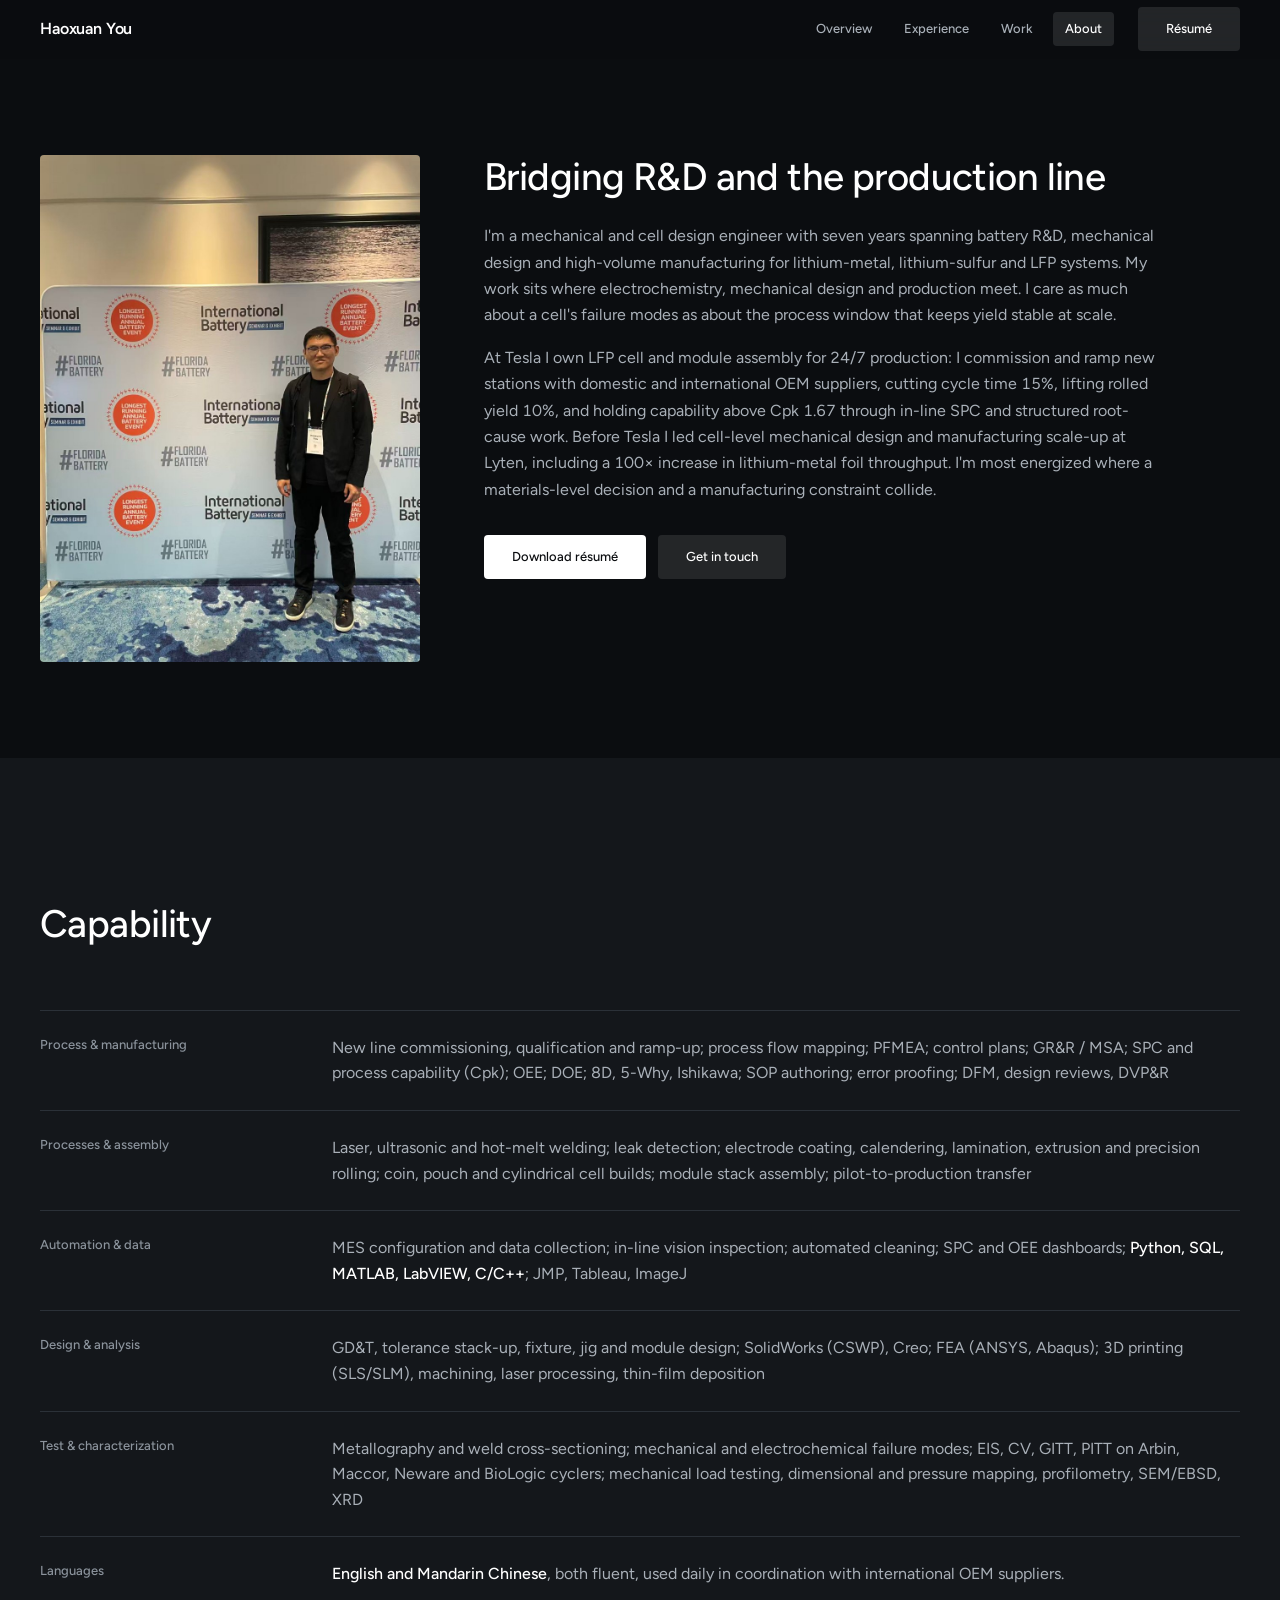
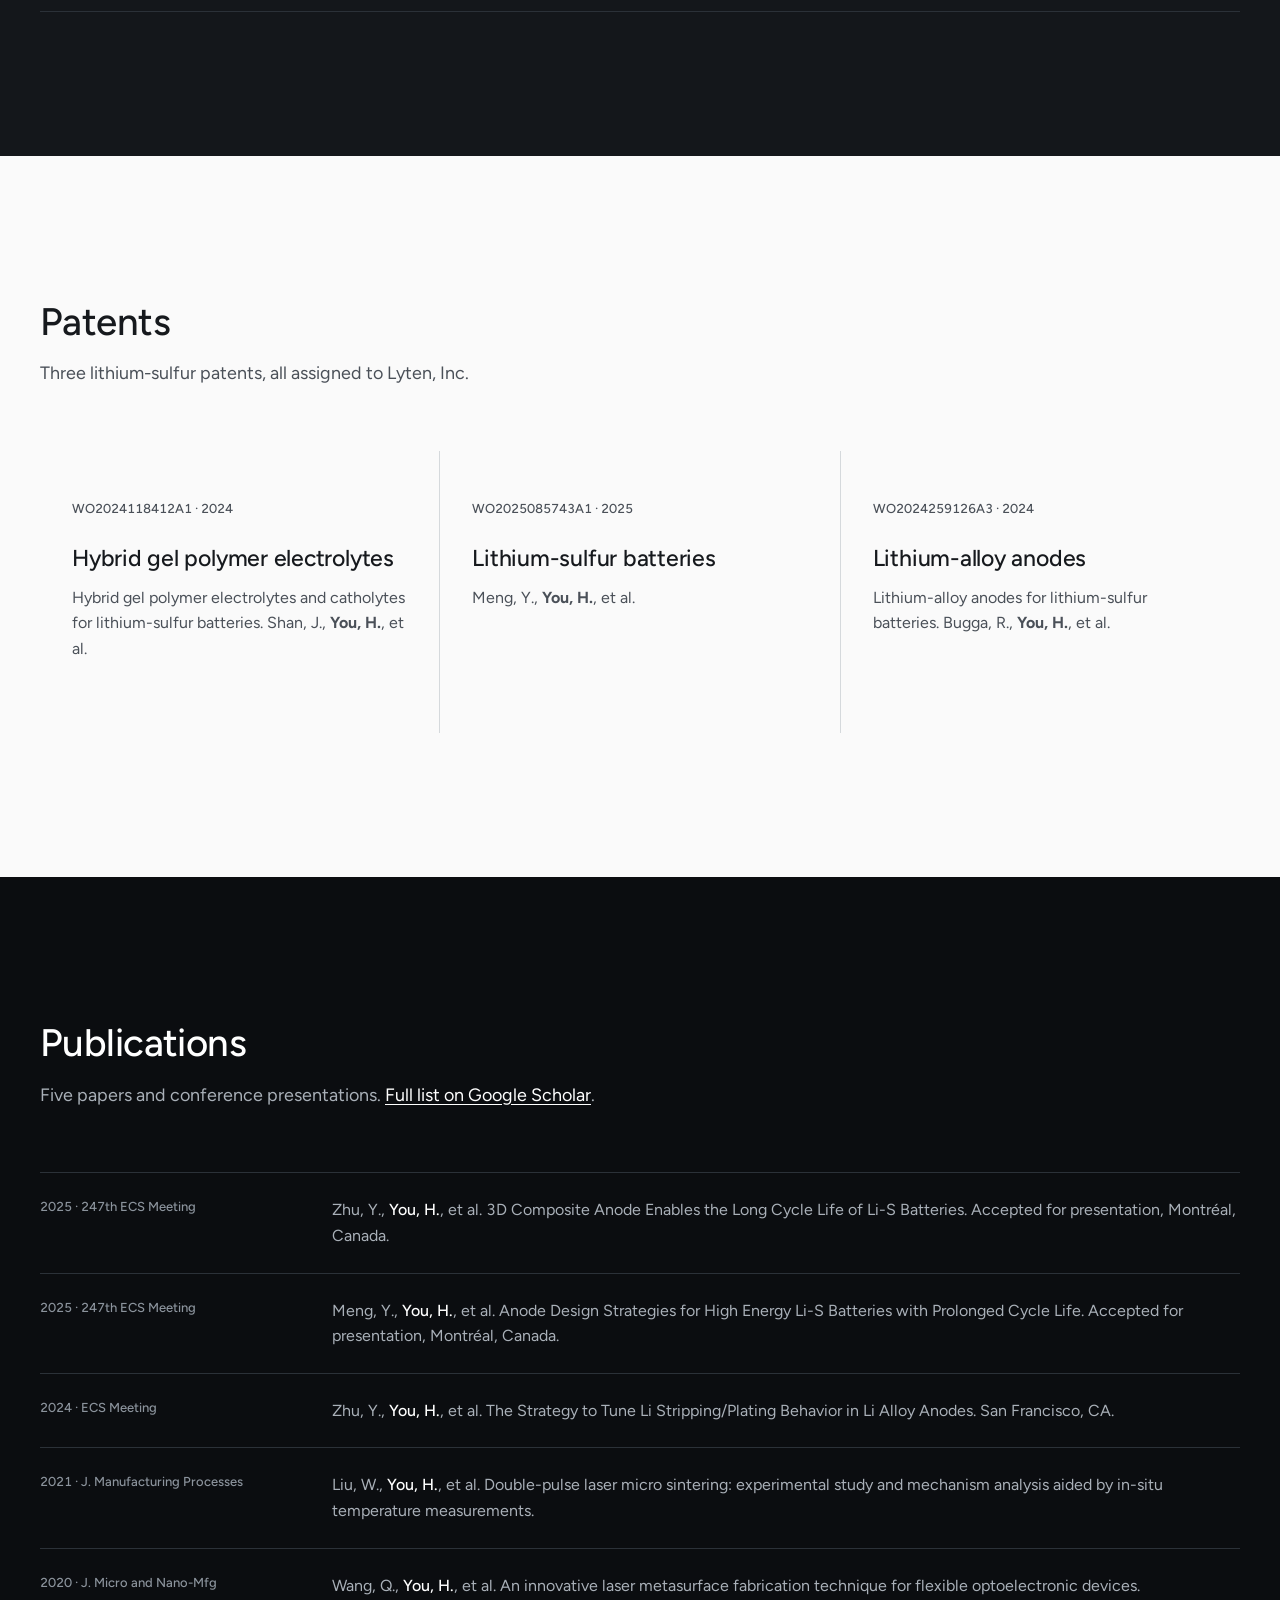
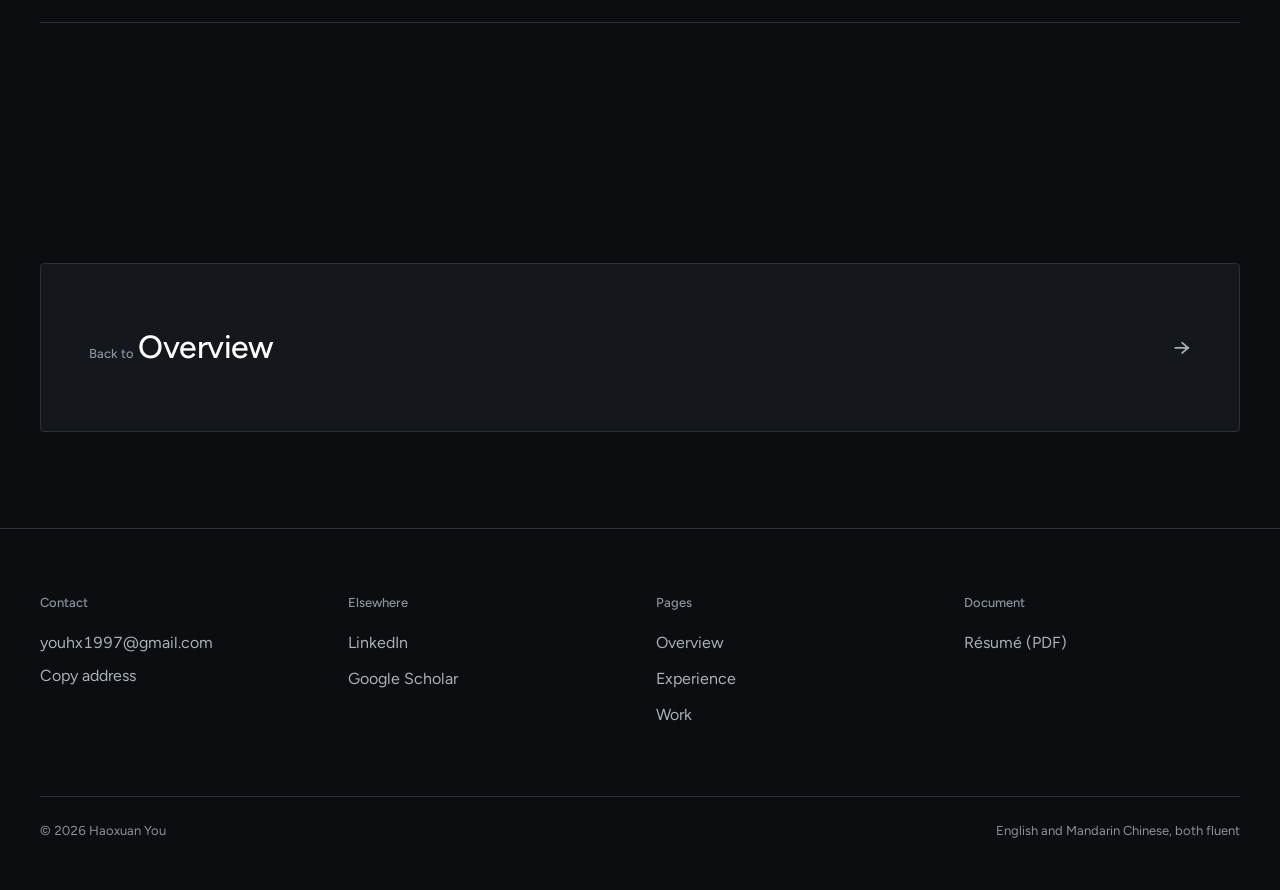
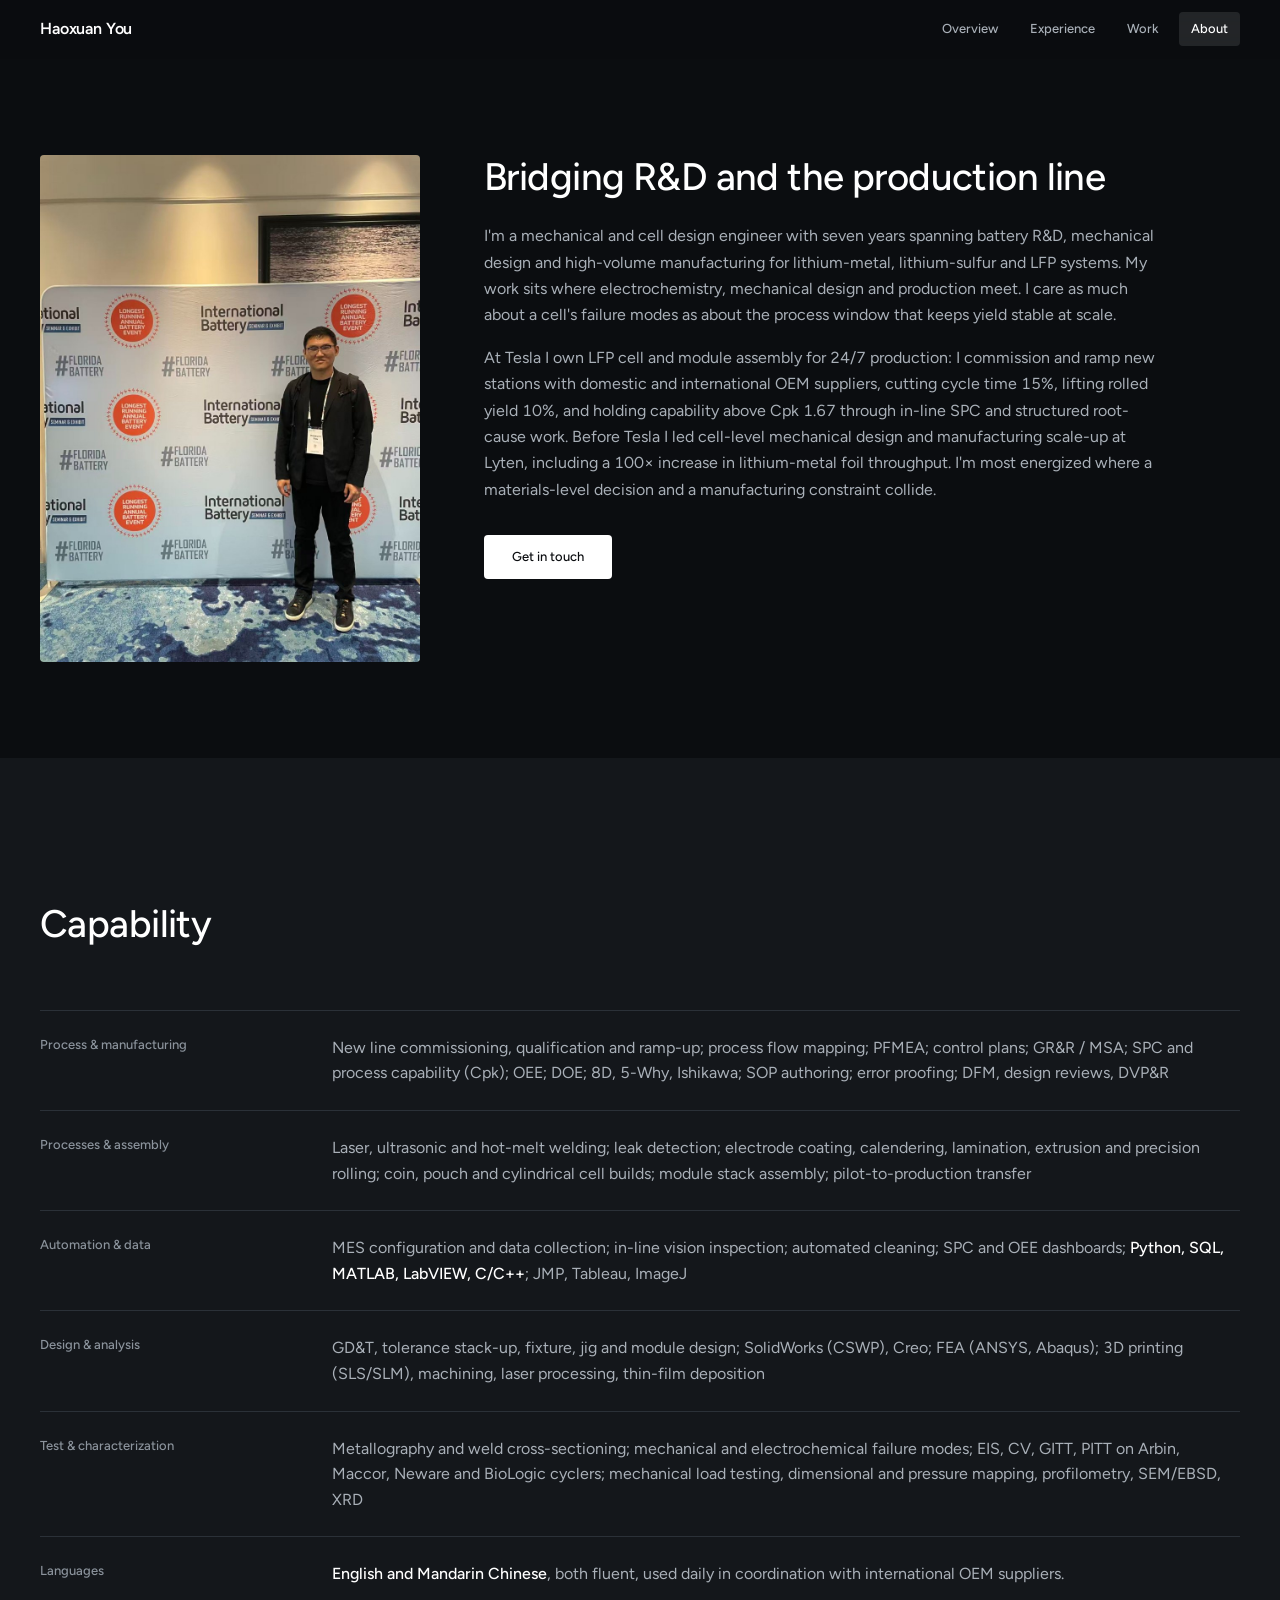
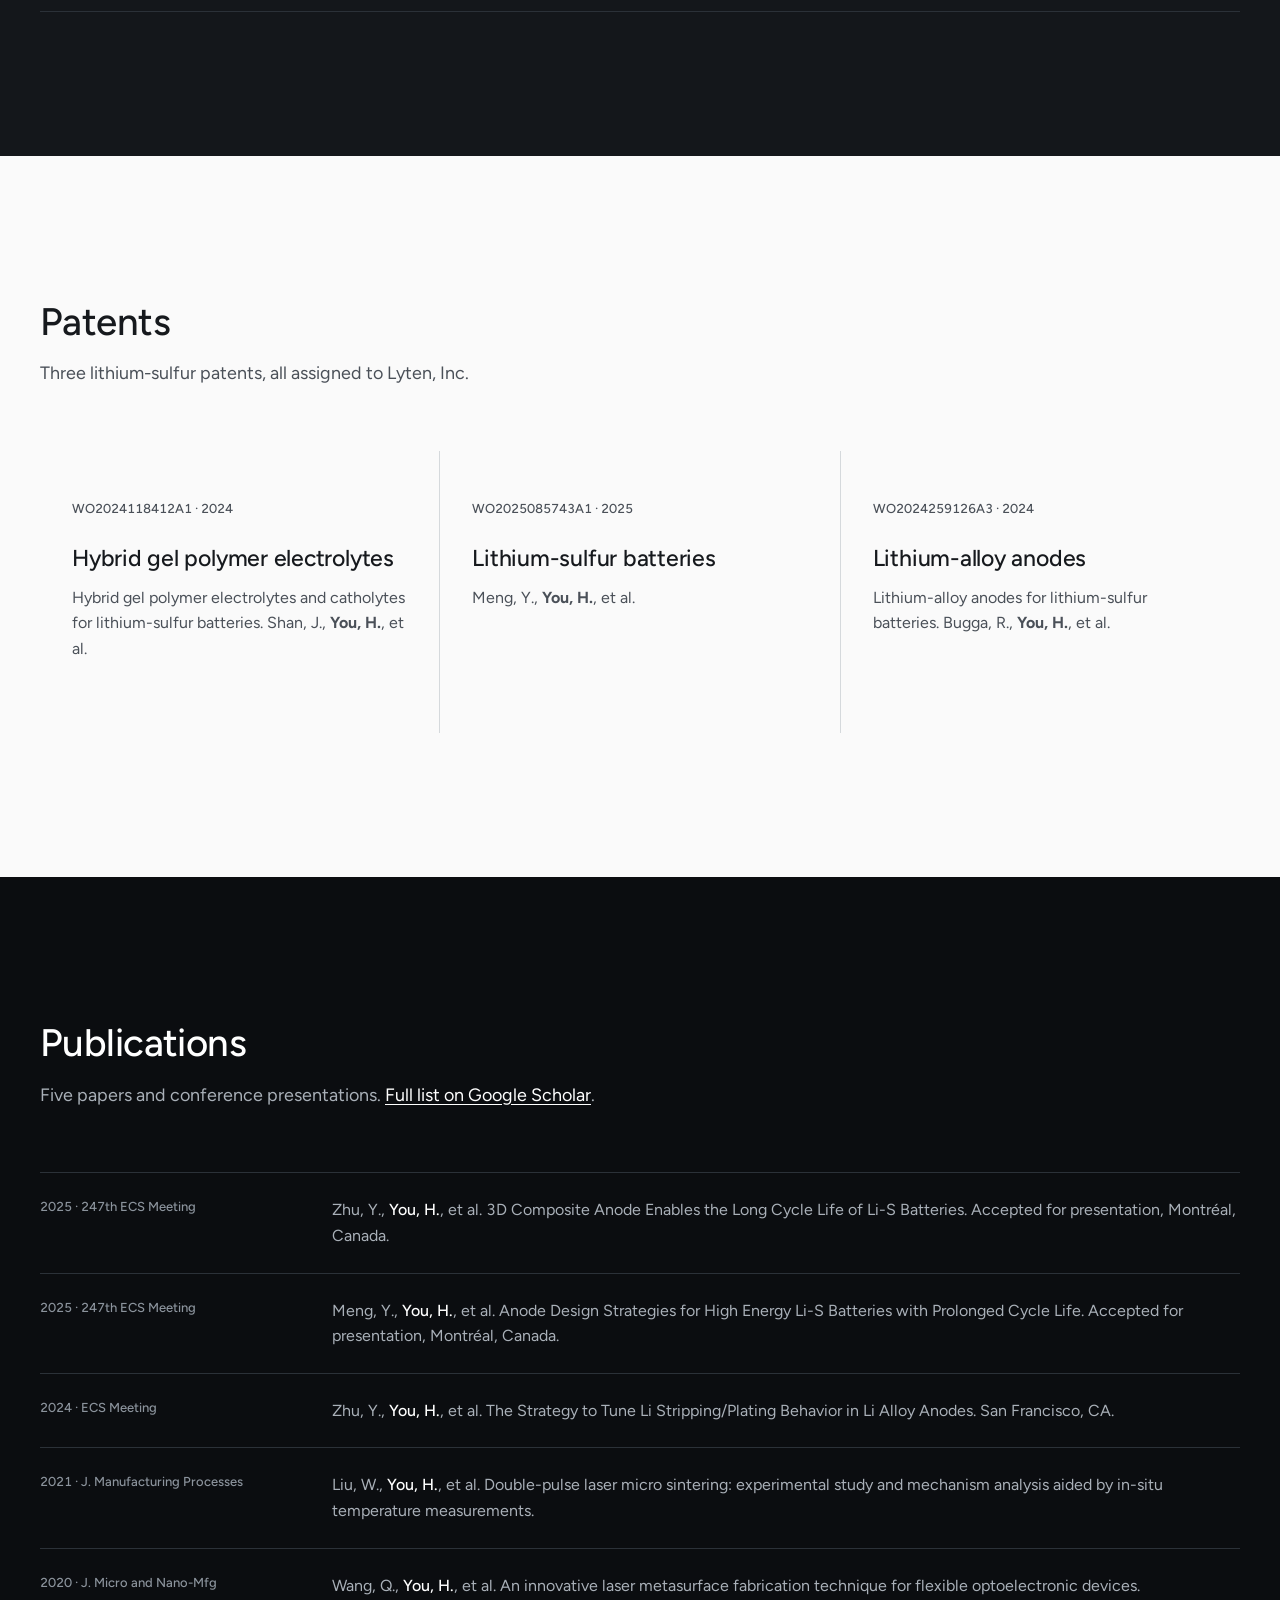
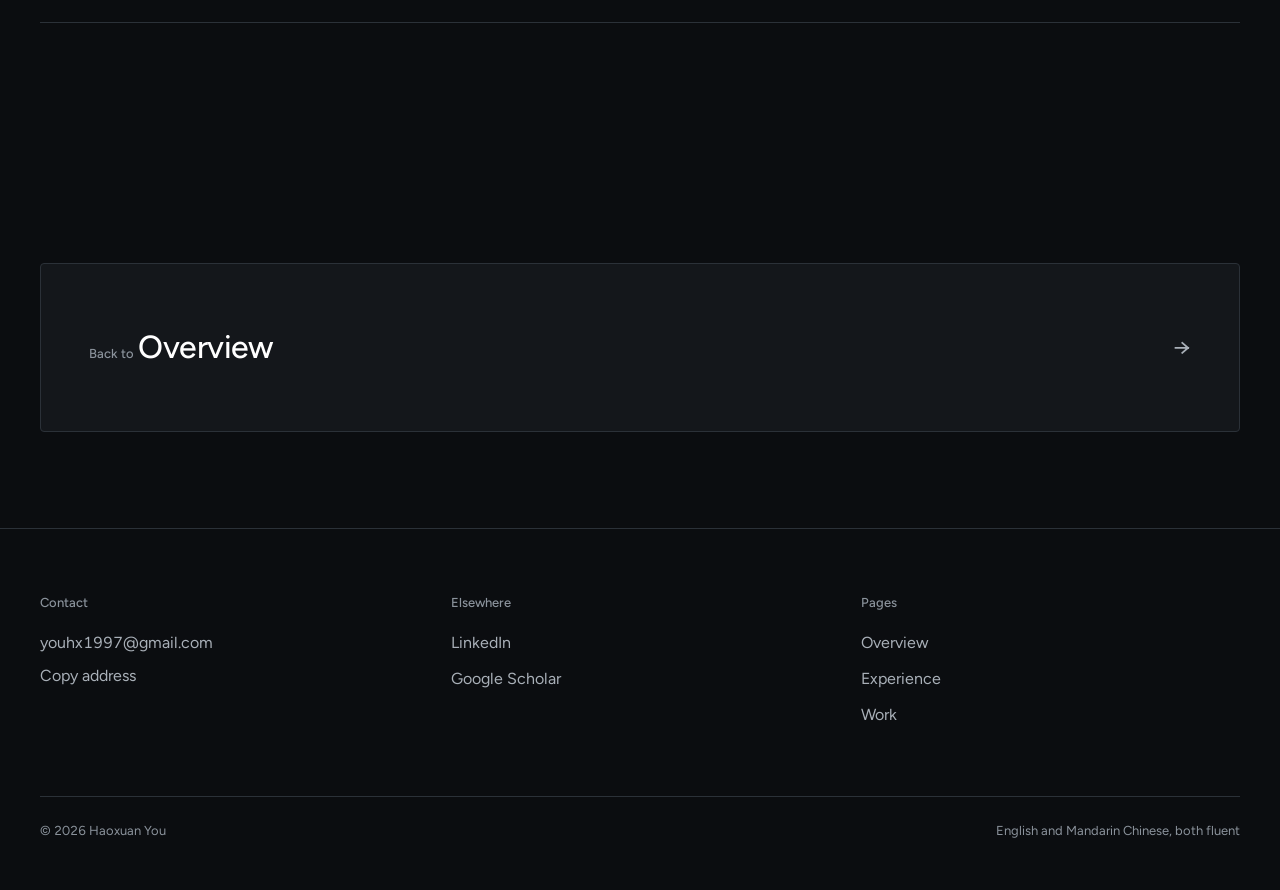
